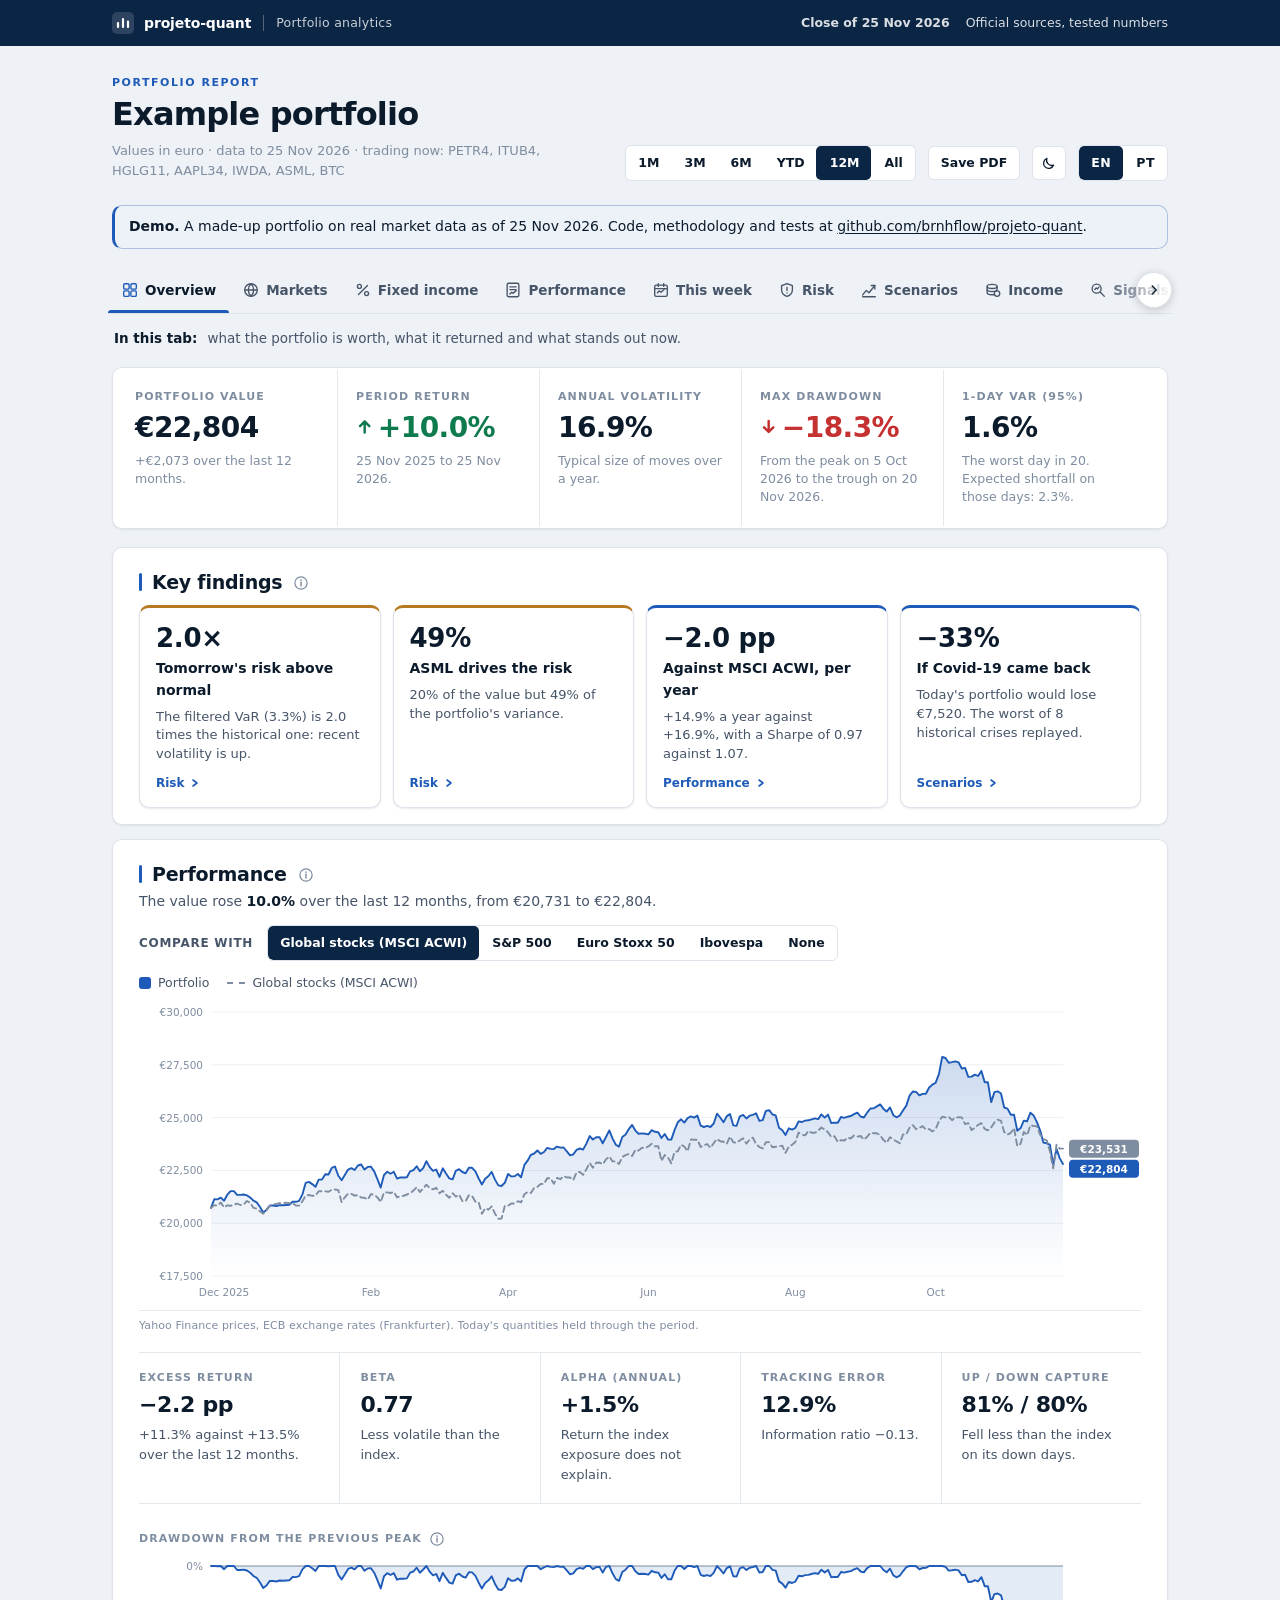
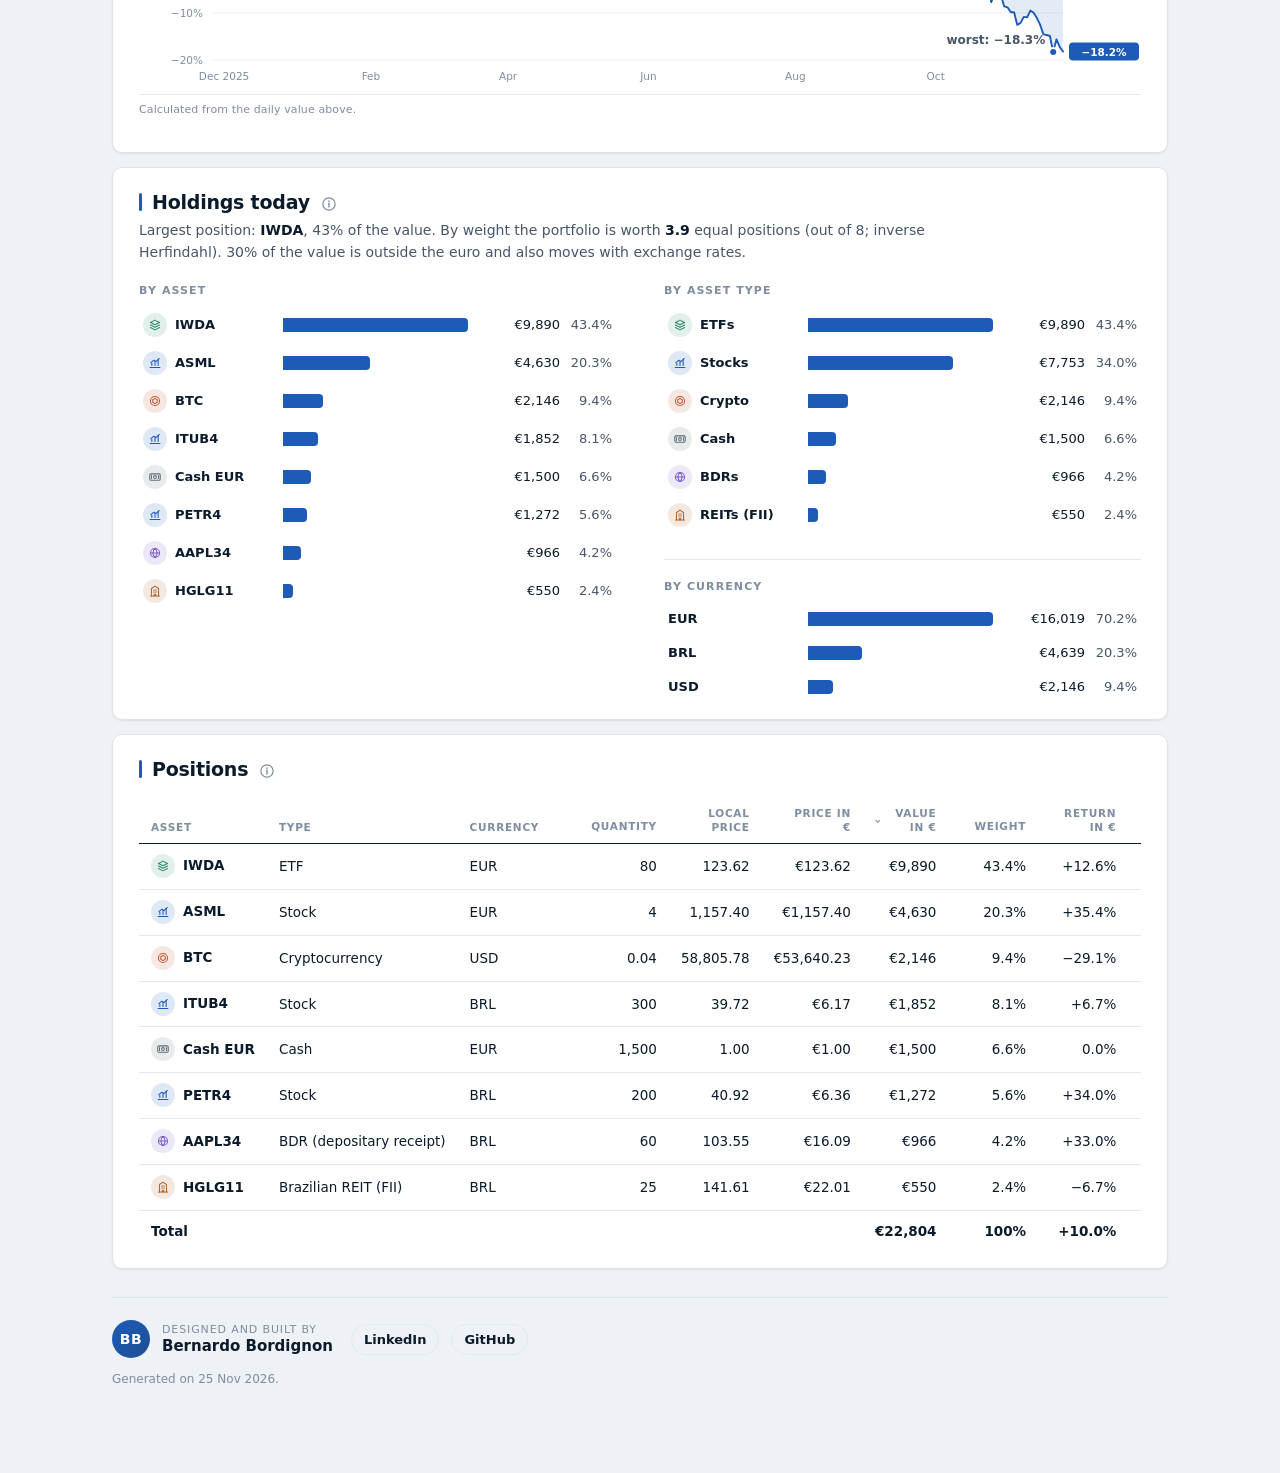
==== docs/index.html @ 85bc47e9 "Make the report move smoothly: sliding controls, rolling numbers, light updates Live prices redrew t" ====
<!DOCTYPE html>
<html lang="en" data-lang="en">
<head>
<meta charset="utf-8">
<meta name="viewport" content="width=device-width, initial-scale=1">
<meta name="description" content="Portfolio risk lab by Bernardo Bordignon: tearsheet, VaR models backtested, Brinson attribution and rule backtests, with a C++20 core. Every number comes with its test.">
<meta name="author" content="Bernardo Bordignon">
<meta property="og:type" content="website">
<meta property="og:title" content="projeto-quant: a portfolio risk lab that checks its own numbers">
<meta property="og:description" content="Portfolio risk lab by Bernardo Bordignon: tearsheet, VaR models backtested, Brinson attribution and rule backtests, with a C++20 core. Every number comes with its test.">
<meta property="og:url" content="https://brnhflow.github.io/projeto-quant/">
<meta property="og:image" content="https://brnhflow.github.io/projeto-quant/images/og.png">
<meta property="og:image:width" content="1200">
<meta property="og:image:height" content="630">
<meta name="twitter:card" content="summary_large_image">
<link rel="canonical" href="https://brnhflow.github.io/projeto-quant/">
<title></title>
<script>try{var t=localStorage.getItem("quant.theme");if(t==="light"||t==="dark")document.documentElement.setAttribute("data-theme",t)}catch(e){}</script>
<style>:root {
  --bg: #eef1f5;
  --paper: #ffffff;
  --card: #ffffff;
  --card-rule: #dde3ea;
  --ink: #0b1b2b;
  --ink-2: #475569;
  --ink-3: #7f8da0;
  --rule: #e4e9ef;
  --grid: #edf0f4;
  --rule-strong: #0b1b2b;
  --field: #f1f4f8;
  --brand: #0b2545;
  --brand-ink: #ffffff;
  --s1: #1e5bb8;
  --s2: #e07a1f;
  --s1-soft: rgba(30, 91, 184, 0.12);
  --neg: #c53030;
  --pos: #0e7a4d;
  --warn: #b7791f;
  --div-neg: #1e5bb8;
  --div-mid: #eef1f5;
  --div-pos: #e07a1f;
  --shadow: 0 1px 2px rgba(15, 23, 42, 0.05), 0 1px 3px rgba(15, 23, 42, 0.04);
  --t-acao: #1e5bb8; --t-fii: #b0662c; --t-etf: #2f8f6b; --t-bdr: #7b5cc4;
  --t-fundo: #8a7a2e; --t-cripto: #c4562f; --t-caixa: #5f6f7a;
  color-scheme: light;
  --serif: "Iowan Old Style", "Palatino Linotype", "Book Antiqua", Palatino, Georgia, serif;
  --sans: "Inter", "Segoe UI Variable Text", "Segoe UI", system-ui, -apple-system, "Helvetica Neue", sans-serif;
  --display: "Inter", "Segoe UI Variable Display", "Segoe UI", system-ui, -apple-system, "Helvetica Neue", sans-serif;
}
/* Dark follows the system unless the reader picked a theme with the switch in the header. */
:root[data-theme="dark"] {
  --bg: #070b12;
  --paper: #0e1522;
  --card: #0e1522;
  --card-rule: #1c2738;
  --ink: #e6ebf2;
  --ink-2: #a2aec0;
  --ink-3: #6b788b;
  --rule: #1f2b3d;
  --grid: #172233;
  --rule-strong: #e6ebf2;
  --field: #162133;
  --brand: #10233d;
  --brand-ink: #e6ebf2;
  --s1: #4d8ef0;
  --s2: #f29a4c;
  --s1-soft: rgba(77, 142, 240, 0.18);
  --neg: #f0675c;
  --pos: #3cc384;
  --warn: #e9b44c;
  --div-neg: #4d8ef0;
  --div-mid: #1c2738;
  --div-pos: #f29a4c;
  --shadow: 0 1px 2px rgba(0, 0, 0, 0.4);
  --t-acao: #5b9cf0; --t-fii: #e0955a; --t-etf: #5cc59b; --t-bdr: #a68cf0;
  --t-fundo: #c9b45a; --t-cripto: #f08a62; --t-caixa: #9fb0bb;
  color-scheme: dark;
}
@media (prefers-color-scheme: dark) {
  :root:not([data-theme="light"]) {
  --bg: #070b12;
  --paper: #0e1522;
  --card: #0e1522;
  --card-rule: #1c2738;
  --ink: #e6ebf2;
  --ink-2: #a2aec0;
  --ink-3: #6b788b;
  --rule: #1f2b3d;
  --grid: #172233;
  --rule-strong: #e6ebf2;
  --field: #162133;
  --brand: #10233d;
  --brand-ink: #e6ebf2;
  --s1: #4d8ef0;
  --s2: #f29a4c;
  --s1-soft: rgba(77, 142, 240, 0.18);
  --neg: #f0675c;
  --pos: #3cc384;
  --warn: #e9b44c;
  --div-neg: #4d8ef0;
  --div-mid: #1c2738;
  --div-pos: #f29a4c;
  --shadow: 0 1px 2px rgba(0, 0, 0, 0.4);
  --t-acao: #5b9cf0; --t-fii: #e0955a; --t-etf: #5cc59b; --t-bdr: #a68cf0;
  --t-fundo: #c9b45a; --t-cripto: #f08a62; --t-caixa: #9fb0bb;
  color-scheme: dark;
  }
}

* { box-sizing: border-box; }
html { -webkit-text-size-adjust: 100%; }
body { overflow-x: clip; }
body {
  margin: 0;
  background: var(--paper);
  color: var(--ink);
  font: 15px/1.55 var(--sans);
  font-variant-numeric: tabular-nums;
}
.page { max-width: 1120px; margin: 0 auto; padding: 40px 32px 72px; }

/* ---------------------------------------------------------------- masthead */
.masthead {
  display: flex; justify-content: space-between; align-items: flex-end; gap: 24px;
  padding-bottom: 18px; border-bottom: 2px solid var(--rule-strong);
}
.overline {
  margin: 0 0 6px; font-size: 12px; letter-spacing: 0.12em; text-transform: uppercase;
  color: var(--ink-2); font-weight: 600;
}
h1 { font: 600 38px/1.1 var(--serif); margin: 0; letter-spacing: -0.01em; }
.meta { margin: 8px 0 0; color: var(--ink-2); font-size: 14px; }
.flag {
  display: inline-block; margin-left: 8px; padding: 1px 8px; border: 1px solid var(--ink-3);
  border-radius: 3px; font-size: 12px; letter-spacing: 0.04em; color: var(--ink-2);
}
.controls { display: flex; gap: 12px; align-items: center; flex-wrap: wrap; justify-content: flex-end; }
.segmented {
  display: inline-flex; max-width: 100%; overflow-x: auto; scrollbar-width: none;
  border: 1px solid var(--rule); border-radius: 6px;
}
.segmented button, .ghost {
  font: 500 13px/1 var(--sans); color: var(--ink); background: transparent; border: 0;
  min-height: 36px; padding: 0 14px; cursor: pointer; white-space: nowrap; flex: none;
}
.segmented button + button { border-left: 1px solid var(--rule); }
.segmented button[aria-pressed="true"] { background: var(--ink); color: var(--paper); }
.segmented button:disabled { color: var(--ink-3); cursor: not-allowed; }
.segmented button:not(:disabled):not([aria-pressed="true"]):hover { background: var(--field); }
.ghost { border: 1px solid var(--rule); border-radius: 6px; }
a.ghost { display: inline-flex; align-items: center; text-decoration: none; }
.ghost[hidden] { display: none; }
.ghost:hover { background: var(--field); }
button:focus-visible { outline: 2px solid var(--s1); outline-offset: 2px; }

.notice {
  margin: 16px 0 0; padding: 10px 14px; border-left: 3px solid var(--s2);
  background: var(--field); font-size: 14px; color: var(--ink);
}
.notice strong { font-weight: 600; }
.notice a { color: inherit; text-decoration: underline; text-underline-offset: 2px; }

/* ---------------------------------------------------------------- key figures */
.figures {
  display: grid; grid-template-columns: repeat(5, 1fr);
  border-bottom: 1px solid var(--rule); margin-bottom: 8px;
}
.figure { padding: 20px 20px 22px 0; }
.figure + .figure { padding-left: 20px; border-left: 1px solid var(--rule); }
.figure .label {
  font-size: 12px; letter-spacing: 0.06em; text-transform: uppercase; color: var(--ink-2);
  font-weight: 600; margin: 0 0 8px;
}
.figure .value { font: 600 30px/1.1 var(--sans); letter-spacing: -0.01em; margin: 0; }
.figure .note { margin: 8px 0 0; font-size: 13px; line-height: 1.45; color: var(--ink-2); }
.figure .value.na { color: var(--ink-3); }
.up { color: var(--pos); }
.down { color: var(--neg); }

/* ---------------------------------------------------------------- sections */
.block { padding: 34px 0 8px; border-bottom: 1px solid var(--rule); }
h2 { font: 600 24px/1.2 var(--serif); margin: 0 0 6px; }
h2 .num {
  display: inline-block; min-width: 28px; font: 600 14px/1 var(--sans); color: var(--ink-3);
  vertical-align: 4px;
}
.lede { margin: 0 0 20px; color: var(--ink-2); max-width: 760px; }
.lede strong { color: var(--ink); font-weight: 600; }
.chart-title {
  font-size: 12px; letter-spacing: 0.06em; text-transform: uppercase; color: var(--ink-2);
  font-weight: 600; margin: 22px 0 8px;
}
.two-col { display: grid; grid-template-columns: 1fr 1fr; gap: 48px; }
.two-col > div { min-width: 0; } /* let wide tables scroll inside their column */
.two-col .chart-title:first-child { margin-top: 0; }
.chart { position: relative; width: 100%; margin-bottom: 18px; }
.chart svg { display: block; width: 100%; overflow: visible; }
.empty {
  padding: 28px 16px; border: 1px dashed var(--rule); border-radius: 6px; color: var(--ink-2);
  font-size: 14px; text-align: center;
}

/* svg marks */
.axis text, .tick { fill: var(--ink-2); font: 11px var(--sans); }
.gridline { stroke: var(--rule); stroke-width: 1; }
.baseline { stroke: var(--ink-3); stroke-width: 1; }
.line { fill: none; stroke-width: 2; stroke-linejoin: round; stroke-linecap: round; }
.area { stroke: none; }
.crosshair { stroke: var(--ink-2); stroke-width: 1; stroke-dasharray: 3 3; pointer-events: none; }
.dot { stroke: var(--paper); stroke-width: 2; pointer-events: none; }
.hit { fill: transparent; cursor: crosshair; touch-action: pan-y; }
.row-label { fill: var(--ink); font: 13px var(--sans); }
.row-value { fill: var(--ink-2); font: 12px var(--sans); }
.row-hit { fill: transparent; }
.row-hit:hover { fill: var(--field); }
.marker { stroke: var(--ink); stroke-width: 2; }

/* ---------------------------------------------------------------- bar lists */
.barlist { display: grid; gap: 2px; }
.bar-row {
  display: grid; grid-template-columns: 128px 1fr 132px; align-items: center; gap: 12px;
  padding: 6px 4px; border-radius: 4px;
}
.bar-row:hover { background: var(--field); }
.bar-name { font-size: 13px; font-weight: 600; display: inline-flex; align-items: center; gap: 8px; min-width: 0; }
.type-badge {
  display: inline-flex; align-items: center; justify-content: center; flex: none;
  width: 24px; height: 24px; border-radius: 50%; color: var(--tc, var(--ink-2));
  background: color-mix(in srgb, var(--tc, var(--ink-2)) 14%, transparent);
}
.asset-cell { display: inline-flex; align-items: center; gap: 8px; }
.t-acao { --tc: var(--t-acao); } .t-fii { --tc: var(--t-fii); } .t-etf { --tc: var(--t-etf); } .t-bdr { --tc: var(--t-bdr); }
.t-fundo { --tc: var(--t-fundo); } .t-cripto { --tc: var(--t-cripto); } .t-caixa { --tc: var(--t-caixa); }
.bar-track { position: relative; height: 14px; }
.bar-fill { position: absolute; left: 0; top: 0; bottom: 0; background: var(--s1); border-radius: 0 4px 4px 0; }
.bar-figure { text-align: right; font-size: 13px; }
.bar-figure .share { color: var(--ink-2); margin-left: 8px; display: inline-block; min-width: 44px; }
.note-line { margin: 14px 4px 0; font-size: 13px; color: var(--ink-2); }

/* ---------------------------------------------------------------- legend */
/* ---------------------------------------------------------------- income */
#page-renda .reb-controls { margin-top: 4px; }
.legend-inline { display: inline-flex; gap: 6px; align-items: center; margin-right: 8px; font-size: 12px; }
.legend-inline .swatch { width: 10px; height: 10px; border-radius: 2px; display: inline-block; margin-left: 4px; }

/* ---------------------------------------------------------------- opportunities */
.opp-grid { display: grid; grid-template-columns: repeat(2, minmax(0, 1fr)); gap: 16px; align-items: start; }
.opp-card { border: 1px solid var(--rule); border-radius: 10px; padding: 16px 18px 18px; min-width: 0; }
.opp-card.has { border-color: color-mix(in srgb, var(--s1) 45%, var(--rule)); }
.opp-card header { display: grid; grid-template-columns: 36px 1fr auto; gap: 12px; align-items: start; }
.opp-card h3 { margin: 2px 0 2px; font-size: 16px; }
.opp-icon {
  width: 36px; height: 36px; border-radius: 50%; display: inline-flex; align-items: center; justify-content: center;
  color: var(--s1); background: var(--s1-soft);
}
.opp-card:not(.has) .opp-icon { color: var(--ink-3); background: var(--field); }
.opp-rule { margin: 0; font-size: 12px; color: var(--ink-2); }
.opp-count { font: 700 18px/1 var(--sans); color: var(--s1); }
.opp-list { list-style: none; margin: 14px 0 0; padding: 0; display: grid; gap: 8px; }
.opp-list li { display: grid; grid-template-columns: 1fr auto; gap: 2px 12px; align-items: center; font-size: 14px; }
.opp-list small { grid-column: 1 / -1; padding-left: 32px; font-size: 12px; color: var(--ink-2); }
.opp-main { font-weight: 600; text-align: right; }
.opp-check { margin: 14px 0 0; padding-top: 10px; border-top: 1px solid var(--rule); font-size: 12px; color: var(--ink-2); }
.opp-check strong { color: var(--ink); }
.opp-disclaimer { margin-top: 18px; }

/* ---------------------------------------------------------------- benchmark */
.bench-bar { display: flex; flex-wrap: wrap; align-items: center; gap: 6px 14px; margin: -6px 0 12px; }
.bench-bar .field-label { margin: 0; }
.bench-bar[hidden] { display: none; }
.legend .tick-key.dashed { width: 18px; height: 0; border-top: 2px dashed var(--ink-3); background: none; }
.bench-stats { margin: 8px 0 26px; grid-template-columns: repeat(5, minmax(0, 1fr)); }
.bench-stats .value { font-size: 19px; }
@media (max-width: 960px) { .bench-stats { grid-template-columns: repeat(2, minmax(0, 1fr)); } }
.bench-stats[hidden] { display: none; }

/* ---------------------------------------------------------------- tabs */
.tabs {
  position: sticky; top: 0; z-index: 4; display: flex; gap: 2px; overflow-x: auto; scrollbar-width: none;
  margin: 18px -4px 0; padding: 8px 4px; background: var(--paper); border-bottom: 1px solid var(--rule);
}
.tabs::-webkit-scrollbar { display: none; }
.tabs button {
  display: inline-flex; align-items: center; gap: 6px; flex: none; min-height: 40px; padding: 0 9px;
  font: 500 14px/1 var(--sans); color: var(--ink-2); background: transparent; border: 0; border-radius: 8px; cursor: pointer;
}
.tabs button:hover { background: var(--field); color: var(--ink); }
.tabs button[aria-selected="true"] { background: var(--ink); color: var(--paper); }
.tabs button:focus-visible { outline: 2px solid var(--s1); outline-offset: 2px; }
.tab-icon { display: inline-flex; }
.tab-badge {
  min-width: 18px; height: 18px; padding: 0 5px; border-radius: 9px; font-size: 11px; font-weight: 700;
  display: inline-flex; align-items: center; justify-content: center; background: var(--warn); color: var(--paper);
}
.tab-badge[hidden] { display: none; }
.tab-page[hidden] { display: none; }
.tab-page > .block:first-child, .tab-page > .figures:first-child { margin-top: 8px; }
.muted-control { opacity: 0.45; }

/* ---------------------------------------------------------------- this week */
.watch-grid { display: grid; grid-template-columns: repeat(2, minmax(0, 1fr)); gap: 0 32px; border-top: 1px solid var(--rule); }
.w-card { padding: 16px 0 18px; border-bottom: 1px solid var(--rule); min-width: 0; }
.w-card header { display: flex; justify-content: space-between; gap: 12px; align-items: baseline; }
.w-card header strong { font-size: 15px; }
.w-card header > div:first-child { min-width: 0; flex: 1; }
.w-card header span { display: block; font-size: 12px; color: var(--ink-2); overflow: hidden; text-overflow: ellipsis; white-space: nowrap; }
.w-figs { display: flex; gap: 14px; flex: none; }
.w-fig { text-align: right; font-weight: 600; font-size: 15px; }
.w-fig small { display: block; font-weight: 400; font-size: 11px; color: var(--ink-2); text-transform: uppercase; letter-spacing: 0.06em; }
.w-badge {
  display: inline-flex; align-items: center; gap: 6px; margin-top: 8px; padding: 3px 10px 3px 6px;
  border: 1px solid var(--warn); border-radius: 999px; color: var(--warn); font-size: 12px; font-weight: 600;
}
.w-badge svg { width: 16px; height: 16px; }
.w-news { list-style: none; margin: 10px 0 0; padding: 0; display: grid; gap: 8px; }
.w-news li { font-size: 13px; line-height: 1.4; }
.w-news a { color: var(--ink); text-decoration: none; }
.w-news a:hover { text-decoration: underline; }
.w-news small { display: block; font-size: 11px; color: var(--ink-2); margin-top: 1px; }
.w-more { margin-top: 6px; }
.w-more summary { font-size: 12px; color: var(--ink-2); cursor: pointer; }
.w-empty { margin: 10px 0 0; font-size: 13px; color: var(--ink-2); }
#income-block { margin-top: 32px; }

/* ---------------------------------------------------------------- future */
.future-controls { display: flex; flex-wrap: wrap; gap: 12px; margin: 4px 0 14px; }

/* ---------------------------------------------------------------- factors */
.share-bar { display: flex; gap: 2px; height: 18px; border-radius: 4px; overflow: hidden; margin: 4px 0 14px; }
.share-bar span { display: block; min-width: 2px; }
.share-list { list-style: none; margin: 0; padding: 0; display: grid; gap: 6px; }
.share-list li { display: grid; grid-template-columns: 14px 1fr auto; gap: 10px; align-items: center; font-size: 14px; }
.share-list .swatch { width: 12px; height: 12px; border-radius: 3px; display: inline-block; }
.verdict-inline { margin-top: 20px; padding-top: 16px; border-top: 1px solid var(--rule); }
.verdict-inline .v-title { display: flex; align-items: center; gap: 8px; margin: 0; font-weight: 600; font-size: 15px; }
.verdict-inline .v-icon { width: 20px; height: 20px; display: inline-flex; flex: none; }
.verdict-inline .v-icon svg { width: 20px; height: 20px; }
.verdict-inline.pass .v-icon { color: var(--pos); }
.verdict-inline.warn .v-icon { color: var(--warn); }
.verdict-inline.fail .v-icon { color: var(--neg); }
.verdict-inline .v-body { margin: 8px 0 0; font-size: 13px; line-height: 1.5; color: var(--ink-2); }
.verdict-inline .v-body strong { color: var(--ink); }

/* ---------------------------------------------------------------- stress */
.scenarios { border-top: 1px solid var(--rule); }
.scenario { border-bottom: 1px solid var(--rule); }
.scenario summary {
  display: grid; grid-template-columns: minmax(200px, 1.4fr) minmax(120px, 2fr) 120px 110px;
  gap: 16px; align-items: center; padding: 12px 0; cursor: pointer; list-style: none;
}
.scenario summary::-webkit-details-marker { display: none; }
.scenario summary:hover { background: var(--field); }
.scenario summary:focus-visible { outline: 2px solid var(--s1); outline-offset: 2px; }
.sc-name { display: flex; gap: 8px; align-items: flex-start; min-width: 0; }
.sc-name strong { display: block; font-weight: 600; font-size: 14px; }
.sc-name small { display: block; font-size: 12px; color: var(--ink-2); }
.chev { width: 12px; height: 12px; flex: none; margin-top: 4px; color: var(--ink-2); transition: transform 0.15s; }
.scenario[open] .chev { transform: rotate(90deg); }
.sc-bar { min-width: 0; }
.sc-bar svg { display: block; width: 100%; }
.sc-value { text-align: right; }
.sc-value strong { display: block; font-size: 16px; }
.sc-value small { display: block; font-size: 12px; color: var(--ink-2); }
.chip-note {
  justify-self: start; font-size: 11px; padding: 2px 8px; border-radius: 999px;
  border: 1px solid var(--rule); color: var(--ink-2); white-space: nowrap;
}
.chip-note.warn { border-color: var(--warn); color: var(--warn); }
.sc-body { padding: 0 0 16px 20px; }
.sc-body p { margin: 0 0 10px; font-size: 13px; color: var(--ink-2); max-width: 760px; }
.positions.compact th, .positions.compact td { padding: 6px 10px; font-size: 13px; }
.method.proxy { color: var(--ink-2); }
.method.missing { color: var(--warn); }
.builder-title { margin-top: 36px; }
.presets { display: flex; flex-wrap: wrap; gap: 6px; margin: 12px 0 16px; }
.presets .chip {
  font: inherit; font-size: 12px; padding: 5px 12px; min-height: 32px; border-radius: 999px; cursor: pointer;
  border: 1px solid var(--rule); background: transparent; color: var(--ink-2);
}
.presets .chip[aria-pressed="true"] { background: var(--ink); border-color: var(--ink); color: var(--paper); }
.builder { display: grid; grid-template-columns: minmax(0, 1fr) minmax(0, 1.1fr); gap: 40px; align-items: start; }
.sliders { display: grid; gap: 14px; }
.slider { display: block; }
.sl-head { display: flex; justify-content: space-between; font-size: 13px; color: var(--ink-2); margin-bottom: 4px; }
.sl-head output { font-weight: 600; color: var(--ink); font-variant-numeric: tabular-nums; }
.slider input[type="range"] {
  -webkit-appearance: none; appearance: none; width: 100%; height: 28px; background: transparent; margin: 0; cursor: pointer;
  --fill: var(--s1); --fill-a: 50%; --fill-b: 50%;
}
.slider input[type="range"]::-webkit-slider-runnable-track {
  height: 6px; border-radius: 3px;
  background: linear-gradient(to right, var(--rule) var(--fill-a), var(--fill) var(--fill-a), var(--fill) var(--fill-b), var(--rule) var(--fill-b));
}
.slider input[type="range"]::-moz-range-track {
  height: 6px; border-radius: 3px;
  background: linear-gradient(to right, var(--rule) var(--fill-a), var(--fill) var(--fill-a), var(--fill) var(--fill-b), var(--rule) var(--fill-b));
}
.slider input[type="range"]::-webkit-slider-thumb {
  -webkit-appearance: none; width: 20px; height: 20px; margin-top: -7px; border-radius: 50%;
  background: var(--paper); border: 2px solid var(--ink); box-shadow: 0 1px 3px rgba(0, 0, 0, 0.25);
}
.slider input[type="range"]::-moz-range-thumb {
  width: 16px; height: 16px; border-radius: 50%; background: var(--paper); border: 2px solid var(--ink);
}
.slider input[type="range"]:focus-visible { outline: 2px solid var(--s1); outline-offset: 2px; border-radius: 4px; }
.builder-result { border-left: 1px solid var(--rule); padding-left: 32px; }
.br-label { margin: 0; font-size: 12px; letter-spacing: 0.08em; text-transform: uppercase; color: var(--ink-2); }
.br-value { margin: 4px 0 0; font: 600 34px/1.1 var(--sans); }
.br-value.loss { color: var(--neg); }
.br-eur { margin: 4px 0 14px; font-size: 13px; color: var(--ink-2); }
.muted { color: var(--ink-2); }
.br-note { margin: -6px 0 14px; font-size: 12px; color: var(--ink-2); max-width: 420px; }

/* ---------------------------------------------------------------- rebalance */
.field-label {
  display: block; margin: 0 0 8px; font-size: 12px; letter-spacing: 0.06em;
  text-transform: uppercase; color: var(--ink-2); font-weight: 600;
}
.reb-controls { display: flex; flex-wrap: wrap; gap: 20px 28px; align-items: flex-end; margin: 8px 0 18px; }
.reb-field { display: block; }
.reb-field input, .meta-input input {
  font: inherit; font-size: 15px; color: var(--ink); background: var(--paper);
  border: 1px solid var(--rule); border-radius: 6px; min-height: 36px; padding: 0 10px;
  font-variant-numeric: tabular-nums;
}
.reb-field input { width: 130px; }
.reb-field input:focus, .meta-input input:focus { outline: none; border-color: var(--ink); box-shadow: 0 0 0 3px var(--s1-soft); }
.reb-field[hidden] { display: none; }
.meta-input { display: inline-flex; align-items: center; gap: 4px; }
.meta-input input { width: 70px; text-align: right; min-height: 32px; }
.meta-input span { color: var(--ink-2); font-size: 13px; }
[aria-invalid="true"] { border-color: var(--neg) !important; }
.reb-table tfoot td { font-weight: 600; border-top: 1px solid var(--rule-strong); }
.reb-table .bad { color: var(--neg); }
.op { display: inline-block; font-size: 12px; font-weight: 600; padding: 2px 8px; border-radius: 999px; margin-right: 4px; }
.op.buy { background: var(--s1-soft); color: var(--s1); }
.op.sell { background: color-mix(in srgb, var(--s2) 18%, transparent); color: var(--s2); }
.op.hold { color: var(--ink-3); padding-left: 0; }
.reb-summary {
  display: grid; grid-template-columns: repeat(auto-fit, minmax(200px, 1fr)); gap: 0;
  margin-top: 18px; border-top: 1px solid var(--rule); border-bottom: 1px solid var(--rule);
}
.reb-fig { padding: 16px 20px 18px 0; }
.reb-fig + .reb-fig { padding-left: 20px; border-left: 1px solid var(--rule); }
.reb-fig .label { margin: 0 0 6px; font-size: 12px; letter-spacing: 0.08em; text-transform: uppercase; color: var(--ink-2); }
.reb-fig .value { margin: 0; font: 600 22px/1.2 var(--sans); }
.reb-fig .arrow-word { font-size: 14px; font-weight: 400; color: var(--ink-2); }
.reb-fig .note { margin: 6px 0 0; font-size: 13px; color: var(--ink-2); }
.reb-warn { display: flex; gap: 8px; align-items: center; margin: 14px 0; color: var(--warn); font-size: 14px; }
.reb-warn svg { width: 18px; height: 18px; flex: none; }
.reb-check { display: flex; gap: 8px; align-items: center; margin-top: 14px; font-size: 13px; color: var(--ink-2); }
.reb-check input { width: 18px; height: 18px; accent-color: var(--s1); }

/* ---------------------------------------------------------------- trust */
.verdicts { display: grid; grid-template-columns: repeat(3, 1fr); gap: 0; margin: 0 0 22px; border-top: 1px solid var(--rule); border-bottom: 1px solid var(--rule); }
.verdict { padding: 16px 20px 18px 0; min-width: 0; }
.verdict + .verdict { padding-left: 20px; border-left: 1px solid var(--rule); }
.verdict .v-label { margin: 0 0 6px; font-size: 12px; letter-spacing: 0.08em; text-transform: uppercase; color: var(--ink-2); }
.verdict .v-title { display: flex; align-items: center; gap: 8px; margin: 0; font-weight: 600; font-size: 16px; line-height: 1.3; }
.verdict .v-icon { flex: none; width: 20px; height: 20px; display: inline-flex; }
.verdict .v-icon svg { width: 20px; height: 20px; }
.verdict.pass .v-icon { color: var(--pos); }
.verdict.warn .v-icon { color: var(--warn); }
.verdict.fail .v-icon { color: var(--neg); }
.verdict .v-body { margin: 8px 0 0; font-size: 13px; line-height: 1.5; color: var(--ink-2); }
.verdict .v-body strong { color: var(--ink); }
.caption { margin: 10px 0 0; font-size: 14px; color: var(--ink-2); max-width: 760px; }
.caption strong { color: var(--ink); }
#intervals-block { margin-top: 36px; }
.intervals { margin-top: 14px; border-top: 1px solid var(--rule); }
.iv-row {
  display: grid; grid-template-columns: minmax(170px, 1.3fr) 90px minmax(140px, 2fr) minmax(150px, 1fr);
  gap: 18px; align-items: center; padding: 12px 0; border-bottom: 1px solid var(--rule);
}
.iv-name { font-weight: 600; font-size: 14px; }
.iv-name small { display: block; font-weight: 400; font-size: 12px; color: var(--ink-2); }
.iv-est { font: 600 18px/1.2 var(--sans); text-align: right; }
.iv-bar { min-width: 0; }
.iv-bar svg { display: block; width: 100%; }
.iv-range { font-size: 13px; color: var(--ink-2); }

.legend { display: flex; flex-wrap: wrap; gap: 18px; font-size: 13px; color: var(--ink-2); margin: 0 0 10px; }
.legend .key { display: inline-flex; align-items: center; gap: 7px; }
.legend .swatch { width: 12px; height: 12px; border-radius: 3px; display: inline-block; }
.legend .tick-key { width: 2px; height: 14px; background: var(--ink); display: inline-block; }

/* ---------------------------------------------------------------- correlation */
#corr { overflow-x: auto; }
.corr { border-collapse: separate; border-spacing: 2px; font-size: 12px; }
.corr th { font-weight: 600; color: var(--ink-2); padding: 4px 6px; text-align: center; }
.corr th.rowh { text-align: right; }
.corr td {
  width: 56px; height: 40px; text-align: center; border-radius: 3px; cursor: default;
  font-variant-numeric: tabular-nums;
}
.corr td.diag { background: transparent !important; color: var(--ink-3); }
.scale { display: flex; align-items: center; gap: 8px; font-size: 12px; color: var(--ink-2); margin-top: 10px; }
.scale .ramp { width: 180px; height: 10px; border-radius: 2px; }

/* ---------------------------------------------------------------- table */
.table-wrap { overflow-x: auto; }
.positions { width: 100%; border-collapse: collapse; font-size: 14px; }
.positions th, .positions td { padding: 10px 12px; border-bottom: 1px solid var(--rule); white-space: nowrap; }
.positions th {
  font-size: 12px; letter-spacing: 0.05em; text-transform: uppercase; color: var(--ink-2);
  font-weight: 600; text-align: left; border-bottom: 1px solid var(--rule-strong);
}
.positions th button {
  all: unset; cursor: pointer; display: inline-flex; gap: 6px; align-items: center;
}
.positions th button:focus-visible { outline: 2px solid var(--s1); outline-offset: 2px; }
.positions th[aria-sort] .arrow { opacity: 1; }
.positions .arrow { opacity: 0; width: 8px; height: 8px; }
.positions .r { text-align: right; }
.positions th.r button { flex-direction: row-reverse; }
.positions td.asset { font-weight: 600; }
.positions tbody tr:hover { background: var(--field); }
.positions tfoot td { font-weight: 600; border-bottom: 0; border-top: 1px solid var(--rule-strong); }

.freshness { margin-bottom: 24px; }
.freshness .state { display: inline-flex; align-items: center; gap: 8px; }
.freshness .dot-state { width: 8px; height: 8px; border-radius: 50%; display: inline-block; }

/* ---------------------------------------------------------------- method */
.defs { display: grid; grid-template-columns: 220px 1fr; gap: 12px 32px; margin: 8px 0 24px; max-width: 900px; }
.defs dt { font-weight: 600; }
.defs dd { margin: 0; color: var(--ink-2); }
.foot { padding-top: 18px; font-size: 12px; color: var(--ink-3); }

/* ---------------------------------------------------------------- tooltip */
.tip {
  position: fixed; z-index: 10; pointer-events: none; min-width: 140px;
  background: var(--paper); color: var(--ink); border: 1px solid var(--rule);
  border-radius: 6px; padding: 8px 10px; font-size: 12px; line-height: 1.5;
  box-shadow: 0 4px 16px rgba(0, 0, 0, 0.14);
}
.tip .t-head { font-weight: 600; margin-bottom: 2px; }
.tip .t-row { display: flex; justify-content: space-between; gap: 16px; }
.tip .t-row span:first-child { color: var(--ink-2); display: inline-flex; align-items: center; gap: 6px; }
.tip .t-swatch { width: 8px; height: 8px; border-radius: 2px; display: inline-block; }

/* ---------------------------------------------------------------- responsive */
@media (max-width: 960px) {
  .figures { grid-template-columns: repeat(2, 1fr); }
  .figure, .figure + .figure { padding: 16px 12px 16px 0; border-left: 0; border-top: 1px solid var(--rule); }
  .figure:nth-child(even) { padding-left: 16px; border-left: 1px solid var(--rule); }
  .figure:last-child:nth-child(odd) { grid-column: span 2; }
  .two-col { grid-template-columns: 1fr; gap: 24px; }
  .verdicts { grid-template-columns: 1fr; }
  .watch-grid { grid-template-columns: 1fr; }
  .opp-grid { grid-template-columns: 1fr; }
  .scenario summary { grid-template-columns: 1fr auto; gap: 6px 12px; }
  .sc-bar { grid-column: 1 / -1; grid-row: 2; }
  .chip-note { grid-column: 1 / -1; }
  .sc-body { padding-left: 0; }
  .builder { grid-template-columns: 1fr; gap: 24px; }
  .reb-fig + .reb-fig { padding-left: 0; border-left: 0; border-top: 1px solid var(--rule); }
  .builder-result { border-left: 0; padding-left: 0; border-top: 1px solid var(--rule); padding-top: 16px; }
  .verdict, .verdict + .verdict { padding: 14px 0; border-left: 0; }
  .verdict + .verdict { border-top: 1px solid var(--rule); }
  .iv-row { grid-template-columns: 1fr auto; gap: 6px 12px; }
  .iv-bar { grid-column: 1 / -1; }
  .iv-range { grid-column: 1 / -1; }
}
@media (max-width: 640px) {
  .page { padding: 24px 16px 48px; }
  .masthead { flex-direction: column; align-items: flex-start; }
  .controls { justify-content: flex-start; }
  h1 { font-size: 30px; }
  .lede, .defs { margin-left: 0; }
  .defs { grid-template-columns: 1fr; gap: 4px; }
  .defs dd { margin-bottom: 10px; }
  .figure .value { font-size: 24px; }
  .bar-row { grid-template-columns: 60px 1fr 112px; gap: 8px; }
  .segmented button { padding: 0 7px; }
  .controls { width: 100%; }
  .flag { margin-left: 0; margin-top: 6px; }
}

/* ---------------------------------------------------------------- print */
@media print {
  .tabs, .tabs-wrap { display: none; }
  .tab-page, .tab-page[hidden] { display: block !important; }
  :root { --paper: #fff; }
  .controls, .tip { display: none !important; }
  .page { padding: 0; max-width: none; }
  .block { break-inside: avoid; }
  body { font-size: 12px; }
  /* Never print a block halfway through its opening animation. */
  *, *::before, *::after { animation: none !important; transition: none !important; }
}
.reb-fig .value.up { color: var(--pos); }
.reb-fig .value.down { color: var(--neg); }

/* ---------------------------------------------------------------- language */
/* Markup carries both languages; lang.js sets data-lang on <html>. */
html[data-lang="pt"] [data-l="en"], html:not([data-lang="pt"]) [data-l="pt"] { display: none !important; }
.lang-switch button { min-width: 40px; font-weight: 600; letter-spacing: 0.04em; }

/* ---------------------------------------------------------------- tearsheet */
.ts-stats { display: grid; grid-template-columns: repeat(auto-fit, minmax(230px, 1fr)); gap: 16px 28px; margin: 8px 0 8px; }
.ts-card h4 {
  margin: 0 0 4px; font-size: 11px; font-weight: 600; letter-spacing: 0.1em; text-transform: uppercase;
  color: var(--ink-2); padding-bottom: 6px; border-bottom: 1px solid var(--rule-strong);
}
.ts-table { width: 100%; border-collapse: collapse; font-size: 13px; font-variant-numeric: tabular-nums; }
.ts-table th, .ts-table td { padding: 6px 4px; border-bottom: 1px solid var(--rule); text-align: left; }
.ts-table thead th { font-size: 11px; font-weight: 600; color: var(--ink-3); border-bottom: 0; padding-top: 2px; }
.ts-table .r { text-align: right; white-space: nowrap; }
.heat { border-collapse: separate; border-spacing: 2px; font-size: 12px; font-variant-numeric: tabular-nums; min-width: 760px; }
.heat th { font-weight: 600; color: var(--ink-2); padding: 4px 6px; text-align: center; }
.heat th.rowh { text-align: right; padding-right: 10px; }
.heat td { padding: 6px 4px; text-align: center; border-radius: 3px; min-width: 46px; color: var(--ink); }
.heat td.empty-cell { background: transparent; }
.heat td.year { font-weight: 600; padding-left: 10px; }
.heat td.r, .heat th.r { text-align: right; }
.ts-roll-legend { margin-top: 22px; }

/* ---------------------------------------------------------------- cards */
/* Each section sits on its own surface, so the page reads as separate panels. */
.block {
  background: var(--card); border: 1px solid var(--card-rule); border-radius: 14px;
  padding: 26px 30px 18px; margin-top: 18px;
}
.block + .block { margin-top: 18px; }
.figures {
  background: var(--card); border: 1px solid var(--card-rule); border-radius: 14px;
  padding: 4px 24px; margin: 18px 0 0;
}
.figure { padding: 18px 18px 20px 0; }
.figure + .figure { padding-left: 18px; }
.tab-page > .block:first-child, .tab-page > .figures:first-child { margin-top: 18px; }
h2 { font-size: 22px; margin-bottom: 4px; }
.lede { font-size: 14.5px; margin-bottom: 18px; }
.block .chart-title { margin-top: 26px; padding-top: 18px; border-top: 1px solid var(--card-rule); }
.block .two-col .chart-title:first-child, .block > .chart-title:first-of-type { border-top: 0; padding-top: 0; }
.tabs { margin-top: 22px; border-bottom: 0; background: var(--paper); }
.notice { border-radius: 10px; margin-top: 18px; }

/* Header on one row on wide screens: title on the left, controls on the right. */
.masthead-text { flex: 1 1 auto; min-width: 0; }
.controls { flex: 0 0 auto; flex-wrap: nowrap; }
.lang-switch button { min-width: 36px; padding: 0 10px; }
@media (max-width: 960px) { .controls { flex-wrap: wrap; } }
@media (max-width: 640px) {
  .block, .figures { border-radius: 10px; padding-left: 16px; padding-right: 16px; }
}
@media print { .block, .figures { border: 0; padding-left: 0; padding-right: 0; } }
/* A figure row already ends with a rule: no second one on the title that follows. */
.reb-summary + div > .chart-title:first-child, .reb-summary + .chart-title, .reb-summary + .two-col .chart-title { border-top: 0; padding-top: 0; }

/* ---------------------------------------------------------------- info icons */
.info {
  display: inline-flex; align-items: center; justify-content: center; width: 22px; height: 22px;
  margin-left: 8px; padding: 0; border: 0; border-radius: 50%; background: transparent;
  color: var(--ink-3); cursor: help; vertical-align: middle;
}
.info:hover, .info:focus-visible { color: var(--s1); background: var(--s1-soft); outline: none; }
h3.chart-title .info { width: 18px; height: 18px; margin-left: 6px; }
.tip .t-info { max-width: 320px; font-size: 13px; line-height: 1.5; white-space: normal; }

/* ---------------------------------------------------------------- credit */
.foot { margin-top: 28px; padding-top: 22px; border-top: 1px solid var(--rule); }
.credit { display: flex; align-items: center; gap: 12px; flex-wrap: wrap; margin-bottom: 10px; }
.avatar {
  width: 38px; height: 38px; border-radius: 50%; display: inline-flex; align-items: center; justify-content: center;
  font: 700 14px/1 var(--sans); letter-spacing: 0.04em; color: #fff;
  background: linear-gradient(135deg, var(--s1), #1d4f91);
}
.credit-text { display: flex; flex-direction: column; line-height: 1.25; margin-right: 6px; }
.credit-label { font-size: 11px; letter-spacing: 0.08em; text-transform: uppercase; color: var(--ink-3); }
.credit-text strong { font-size: 15px; color: var(--ink); }
.credit-link {
  font: 600 13px/1 var(--sans); color: var(--ink); text-decoration: none; padding: 8px 12px;
  border: 1px solid var(--rule); border-radius: 999px;
}
.credit-link:hover { background: var(--field); }
.caption:empty, .lede:empty { display: none; }

/* ---------------------------------------------------------------- var models */
#models-table tr.best td { background: var(--s1-soft); }
.zone-dot { display: inline-block; width: 9px; height: 9px; border-radius: 50%; margin-right: 6px; vertical-align: 0; }
.zone-dot.z-green { background: var(--pos); } .zone-dot.z-yellow { background: var(--warn); } .zone-dot.z-red { background: var(--neg); }

/* ---------------------------------------------------------------- key findings */
.insights-grid { display: grid; grid-template-columns: repeat(auto-fit, minmax(220px, 1fr)); gap: 12px; margin-top: 10px; }
.insight {
  all: unset; box-sizing: border-box; cursor: pointer; display: flex; flex-direction: column; gap: 6px;
  padding: 16px 16px 14px; border-radius: 12px; border: 1px solid var(--card-rule); background: var(--paper);
  border-top: 3px solid var(--ink-3); transition: transform .12s ease, border-color .12s ease;
}
.insight:hover, .insight:focus-visible { transform: translateY(-2px); border-color: var(--s1); }
.insight.warn { border-top-color: var(--warn); } .insight.good { border-top-color: var(--pos); } .insight.neutral { border-top-color: var(--s1); }
.ins-value { font: 600 26px/1.1 var(--sans); letter-spacing: -0.01em; color: var(--ink); }
.ins-title { font-weight: 600; font-size: 14px; color: var(--ink); }
.ins-text { font-size: 13px; line-height: 1.45; color: var(--ink-2); flex: 1; }
.ins-go { display: inline-flex; align-items: center; gap: 6px; font-size: 12px; font-weight: 600; color: var(--s1); margin-top: 4px; }

/* ---------------------------------------------------------------- sizing */
.sizing-row { display: grid; grid-template-columns: minmax(0, 1fr) minmax(0, 1fr); gap: 28px; align-items: start; }
.sizing-result { border-left: 1px solid var(--rule); padding-left: 24px; }
@media (max-width: 960px) { .sizing-row { grid-template-columns: 1fr; } .sizing-result { border-left: 0; padding-left: 0; } }
#rules-table tr.best td { background: var(--s1-soft); }
.swatch-inline { display: inline-block; width: 10px; height: 10px; border-radius: 2px; margin-right: 8px; vertical-align: -1px; }

/* Phones: the header controls wrap inside the screen instead of widening the page. */
@media (max-width: 640px) {
  .masthead { align-items: stretch; }
  .controls { width: 100%; flex-wrap: wrap; justify-content: flex-start; gap: 8px; }
  .controls .segmented { max-width: 100%; }
  .insights-grid { grid-template-columns: 1fr; }
  .figures { padding: 4px 14px; }
}

/* ---------------------------------------------------------------- glossary */
.glossary-search {
  width: 100%; max-width: 420px; height: 40px; padding: 0 14px; margin: 6px 0 14px; font: 14px var(--sans);
  color: var(--ink); background: var(--paper); border: 1px solid var(--rule); border-radius: 8px;
}
.glossary-search:focus { outline: none; border-color: var(--s1); box-shadow: 0 0 0 3px var(--s1-soft); }
.glossary { display: grid; grid-template-columns: repeat(2, minmax(0, 1fr)); gap: 8px 14px; }
.term { border: 1px solid var(--card-rule); border-radius: 10px; background: var(--paper); }
.term[hidden] { display: none; }
.term summary {
  list-style: none; cursor: pointer; padding: 12px 14px; font-weight: 600; font-size: 14px;
  display: flex; justify-content: space-between; gap: 10px;
}
.term summary::-webkit-details-marker { display: none; }
.term summary::after { content: "+"; color: var(--ink-3); font-weight: 400; }
.term[open] summary::after { content: "2"; }
.term[open] { border-color: var(--s1); }
.term-body { padding: 0 14px 14px; font-size: 14px; line-height: 1.55; color: var(--ink-2); }
@media (max-width: 760px) { .glossary { grid-template-columns: 1fr; } }
@media print { .term { break-inside: avoid; } .term .term-body { display: block; } }

/* Info icon without script (editor): the explanation pops up on hover or focus. */
.info-css { position: relative; }
.info-pop {
  display: none; position: absolute; left: 50%; top: calc(100% + 8px); transform: translateX(-50%); z-index: 20;
  width: min(340px, 80vw); padding: 10px 12px; border-radius: 8px; background: var(--ink); color: var(--paper);
  font: 400 13px/1.5 var(--sans); letter-spacing: 0; text-transform: none; text-align: left; box-shadow: 0 6px 24px rgba(0,0,0,.25);
}
.info-css:hover .info-pop, .info-css:focus .info-pop, .info-css:focus-within .info-pop { display: block; }

/* ---------------------------------------------------------------- motion
   Each block animates once as it comes into view after a tab opens: it rises, lines draw from the left, bars grow
   out of the zero line. Nothing moves afterwards, and nothing moves for readers who ask for less. */
@keyframes rise { from { opacity: 0; transform: translateY(10px); } to { opacity: 1; transform: none; } }
@keyframes fade { from { opacity: 0; } to { opacity: 1; } }
@keyframes draw { from { stroke-dashoffset: 1; } to { stroke-dashoffset: 0; } }
@keyframes grow { from { transform: scaleX(0); } to { transform: scaleX(1); } }
.block.anim, .figures.anim { animation: rise .45s cubic-bezier(.2,.7,.2,1) both; }
.anim .figure { animation: rise .45s cubic-bezier(.2,.7,.2,1) both; }
.anim .figure:nth-child(2) { animation-delay: 50ms; }
.anim .figure:nth-child(3) { animation-delay: 100ms; }
.anim .figure:nth-child(4) { animation-delay: 150ms; }
.anim .figure:nth-child(5) { animation-delay: 200ms; }
.anim .line[pathLength] { stroke-dasharray: 1; animation: draw 1.1s cubic-bezier(.3,.6,.2,1) both; }
.anim .area { animation: fade 1.1s ease-out both; }
.anim .bars { animation: grow .6s cubic-bezier(.2,.7,.2,1) both; }
.tip:not([hidden]) { animation: fade .12s ease-out; }
/* A finding card was clicked: ring the section it came from, then let it fade. */
@keyframes spot { 0%, 30% { box-shadow: 0 0 0 2px var(--s1), 0 0 0 8px var(--s1-soft); } 100% { box-shadow: 0 0 0 0 transparent, 0 0 0 0 transparent; } }
.block.spot { animation: spot 1.8s ease-out; }
#tabs [data-tab] { transition: color .15s ease, background-color .15s ease, box-shadow .2s ease; }
@media (prefers-reduced-motion: reduce) {
  *, *::before, *::after { animation: none !important; transition: none !important; scroll-behavior: auto !important; }
}

/* ---------------------------------------------------------------- markets */
.mk-title { display: flex; justify-content: space-between; align-items: center; gap: 12px 24px; flex-wrap: wrap; margin-bottom: 8px; }
.mk-title h2 { margin: 0; }
.lede strong.up { color: var(--pos); }
.lede strong.down { color: var(--neg); }
.mk-groups { columns: 2 320px; column-gap: 32px; }
.mk-group { break-inside: avoid; margin-bottom: 22px; }
.mk-group h3 { font-size: 12px; letter-spacing: 0.08em; text-transform: uppercase; color: var(--ink-2); margin: 0 0 4px; padding-bottom: 6px; border-bottom: 1px solid var(--rule-strong); }
.mk-row {
  display: grid; grid-template-columns: minmax(0, 1fr) auto 84px auto; align-items: center; gap: 12px;
  padding: 7px 4px; border-bottom: 1px solid var(--rule); border-radius: 4px; cursor: default;
}
.mk-row:hover { background: var(--field); }
.mk-name { min-width: 0; }
.mk-name strong { display: block; font-size: 14px; font-weight: 600; white-space: nowrap; overflow: hidden; text-overflow: ellipsis; }
.mk-name small { display: block; font-size: 12px; color: var(--ink-3); }
.mk-level { font-size: 13px; color: var(--ink-2); text-align: right; white-space: nowrap; }
.mk-change { font-weight: 600; font-size: 14px; text-align: right; min-width: 64px; white-space: nowrap; }
.mk-change.up { color: var(--pos); }
.mk-change.down { color: var(--neg); }
.mk-change .mk-flag { display: inline-block; width: 6px; height: 6px; border-radius: 50%; background: var(--warn); margin-right: 6px; vertical-align: 2px; }
.mk-spark { display: block; width: 84px; height: 26px; overflow: visible; }
.mk-spark path { fill: none; stroke-width: 1.6; stroke-linejoin: round; stroke-linecap: round; }
.mk-spark .mk-base { stroke: var(--rule); stroke-width: 1; stroke-dasharray: 2 3; }
.anim .mk-spark path:not(.mk-base) { stroke-dasharray: 1; stroke-dashoffset: 1; animation: draw 900ms ease-out forwards; animation-delay: inherit; }

.mk-unusual { list-style: none; margin: 0; padding: 0; display: grid; grid-template-columns: repeat(2, minmax(0, 1fr)); gap: 0 32px; border-top: 1px solid var(--rule); }
.mk-unusual li { display: grid; grid-template-columns: 28px minmax(0, 1fr) auto; gap: 4px 12px; align-items: center; padding: 12px 0; border-bottom: 1px solid var(--rule); }
.mk-rank { font: 600 20px/1 var(--serif); color: var(--ink-3); grid-row: span 2; }
.mk-u-name strong { font-size: 14.5px; }
.mk-u-name small { color: var(--ink-3); font-size: 12px; margin-left: 6px; }
.mk-u-meter { grid-column: 2 / 4; display: flex; align-items: center; gap: 10px; font-size: 12px; color: var(--ink-2); }
.mk-track { position: relative; flex: 1; height: 6px; border-radius: 3px; background: var(--field); max-width: 220px; }
.mk-fill { position: absolute; left: 0; top: 0; bottom: 0; border-radius: 3px; transform-origin: left center; }
.anim .mk-fill { animation: grow 700ms cubic-bezier(.2, .7, .2, 1) both; animation-delay: inherit; }
.mk-mark { position: absolute; top: -3px; bottom: -3px; width: 1.5px; background: var(--ink-3); }
.mk-link { display: inline-flex; align-items: center; gap: 6px; font-size: 12px; color: var(--ink-2); white-space: nowrap; }
.mk-dots { display: inline-flex; gap: 2px; }
.mk-dots i { width: 6px; height: 6px; border-radius: 50%; background: var(--rule); display: inline-block; }
.mk-dots i.on { background: var(--s1); }
.mk-heat { min-width: 640px; }
.mk-heat th.rowh { text-align: left; font-weight: 500; color: var(--ink); white-space: nowrap; }
.mk-heat th.rowh small { color: var(--ink-3); margin-left: 6px; font-weight: 400; }
.mk-heat thead th button { font: inherit; font-weight: 600; color: var(--ink-2); background: none; border: 0; padding: 4px 8px; border-radius: 999px; cursor: pointer; min-height: 30px; }
.mk-heat thead th button[aria-pressed="true"] { background: var(--ink); color: var(--paper); }
.mk-heat tr.mk-group-row th { text-align: left; font-size: 11px; letter-spacing: 0.08em; text-transform: uppercase; color: var(--ink-2); padding-top: 14px; }
.mk-heat td.sel { box-shadow: inset 0 0 0 1.5px var(--ink); }
.mk-heat td.corr { color: var(--ink-2); background: transparent; }
@media (max-width: 760px) {
  .mk-unusual { grid-template-columns: 1fr; }
  .mk-groups { columns: 1; }
  .mk-row { grid-template-columns: minmax(0, 1fr) 72px auto; }
  .mk-level { display: none; }
  .mk-spark { width: 72px; }
}
@media print { .mk-heat thead th button { color: var(--ink); } }

/* ---------------------------------------------------------------- arrows and motion */
.arr { display: inline-flex; width: 0.78em; height: 0.78em; margin-right: 0.22em; vertical-align: -0.04em; }
.arr svg { width: 100%; height: 100%; }
.arr.up { color: var(--pos); }
.arr.down { color: var(--neg); }
.figure .value .arr { width: 0.62em; height: 0.62em; margin-right: 0.16em; vertical-align: 0.04em; }
.anim .arr { animation: arrow-in 520ms cubic-bezier(.2, .8, .2, 1.3) both; animation-delay: inherit; }
.anim .arr.down { animation-name: arrow-in-down; }
@keyframes arrow-in { from { opacity: 0; transform: translateY(5px); } to { opacity: 1; transform: none; } }
@keyframes arrow-in-down { from { opacity: 0; transform: translateY(-5px); } to { opacity: 1; transform: none; } }
@keyframes rise-sm { from { opacity: 0; transform: translateY(6px); } to { opacity: 1; transform: none; } }
@keyframes swap { from { opacity: 0.25; transform: translateY(3px); } to { opacity: 1; transform: none; } }
.anim .mk-row, .anim .mk-unusual li, .anim .fi-table tbody tr, .anim .fi-bonds tbody tr, .anim .fg-part {
  animation: rise-sm 460ms ease-out both; animation-delay: calc(var(--i, 0) * 28ms + 80ms);
}
.swap .mk-change, .swap td, .swap .mk-spark { animation: swap 280ms ease-out both; }
.mk-row, .mk-unusual li { transition: background-color 140ms ease, transform 140ms ease; }
.mk-row:hover { transform: translateX(2px); }
.tabs button { transition: background-color 160ms ease, color 160ms ease; }
.segmented button, .presets .chip { transition: background-color 160ms ease, color 160ms ease, border-color 160ms ease; }

/* ---------------------------------------------------------------- fear and greed */
.fg-grid { display: grid; grid-template-columns: repeat(auto-fit, minmax(280px, 1fr)); gap: 20px; margin-bottom: 28px; }
.fg-card { border: 1px solid var(--rule); border-radius: 12px; padding: 16px 18px 14px; background: color-mix(in srgb, var(--field) 40%, transparent); }
.fg-card header { display: flex; justify-content: space-between; align-items: baseline; gap: 8px; }
.fg-card header strong { font-size: 15px; }
.fg-card header small { font-size: 12px; color: var(--ink-3); }
.fg-gauge { display: block; width: 100%; max-width: 300px; margin: 6px auto 0; overflow: visible; }
.fg-tick { font: 10px var(--sans); fill: var(--ink-3); }
.fg-needle { transform-origin: 120px 118px; transform: rotate(var(--to)); }
.anim .fg-needle { animation: needle 1300ms cubic-bezier(.25, .9, .3, 1.12) both; animation-delay: calc(var(--d, 0ms) + 120ms); }
@keyframes needle { from { transform: rotate(0deg); } to { transform: rotate(var(--to)); } }
.fg-score { display: flex; flex-direction: column; align-items: center; margin: -4px 0 10px; }
.fg-score .count-up { font: 600 36px/1 var(--sans); letter-spacing: -0.02em; }
.fg-label { font-size: 13px; font-weight: 600; text-transform: uppercase; letter-spacing: 0.06em; margin-top: 4px; }
.fg-then { list-style: none; display: grid; grid-template-columns: repeat(3, 1fr); margin: 0; padding: 10px 0 0; border-top: 1px solid var(--rule); text-align: center; }
.fg-then li { display: flex; flex-direction: column; gap: 1px; }
.fg-then small { font-size: 11px; color: var(--ink-3); }
.fg-then span { font-weight: 600; font-size: 15px; }
.fg-then em { font-style: normal; font-size: 12px; color: var(--ink-2); }
.fg-then em.up { color: var(--pos); }
.fg-then em.down { color: var(--neg); }
.fg-parts { display: grid; grid-template-columns: repeat(auto-fit, minmax(170px, 1fr)); gap: 14px 22px; margin: 8px 0 28px; }
.fg-part-head { display: flex; justify-content: space-between; font-size: 13.5px; }
.fg-part-head span { font-weight: 700; }
.fg-bar { height: 6px; border-radius: 3px; background: var(--field); margin: 6px 0 5px; overflow: hidden; }
.fg-fill { display: block; height: 100%; border-radius: 3px; transform-origin: left center; }
.anim .fg-fill { animation: grow 900ms cubic-bezier(.2, .7, .2, 1) both; animation-delay: calc(var(--i, 0) * 60ms + 200ms); }
.fg-part small { font-size: 12px; color: var(--ink-2); line-height: 1.35; display: block; }

/* ---------------------------------------------------------------- fixed income */
.legend .tick-key.fi-k-now, .legend .tick-key.fi-k-month, .legend .tick-key.fi-k-year { display: inline-block; width: 22px; height: 0; background: none; vertical-align: middle; margin-right: 6px; }
.tick-key.fi-k-now { border-top: 2.5px solid var(--s1); }
.tick-key.fi-k-month { border-top: 2px dashed var(--ink-2); }
.tick-key.fi-k-year { border-top: 2px dotted var(--s2); }
.legend .key small { color: var(--ink-3); margin-left: 4px; }
.gridline.faint { opacity: 0.45; }
.fi-dot { transform-box: fill-box; transform-origin: center; }
.anim .fi-dot { animation: pop 380ms cubic-bezier(.2, .8, .3, 1.4) both; }
@keyframes pop { from { transform: scale(0); } to { transform: scale(1); } }
.fi-table td, .fi-table th { vertical-align: middle; }
.fi-table tbody tr { cursor: pointer; }
.fi-table tbody tr:hover { background: var(--field); }
.fi-flag {
  display: inline-grid; place-items: center; width: 30px; height: 22px; margin-right: 10px; border-radius: 5px;
  font: 700 10.5px/1 var(--sans); letter-spacing: 0.04em; color: var(--paper); background: var(--ink-2); vertical-align: middle;
}
.fi-country { font-weight: 600; }
.fi-main { display: block; font-weight: 600; }
.fi-sub { display: block; font-size: 11.5px; color: var(--ink-3); white-space: nowrap; }
.fi-sub .arr { width: 0.9em; height: 0.9em; }
.fi-inv { margin-left: 8px; }
/* A rate going up is bad news for whoever holds the bond and good news for whoever buys now:
   rate changes keep neutral ink, and the arrow alone gives the direction. */
#page-juros .arr.up, #page-juros .arr.down { color: var(--ink-2); }
#page-juros td.up, #page-juros td.down { color: var(--ink); }
.td-dot { display: inline-block; width: 8px; height: 8px; border-radius: 50%; margin-right: 8px; vertical-align: 1px; }
.td-selic { background: var(--ink-3); }
.td-pre { background: var(--s1); }
.td-ipca { background: var(--s2); }
.td-long { background: var(--warn); }
@media (prefers-reduced-motion: reduce) {
  .fg-needle, .anim .fg-needle { animation: none; }
  .anim .arr, .anim .mk-row, .anim .mk-unusual li, .anim .fi-table tbody tr, .anim .fi-bonds tbody tr, .anim .fg-part, .anim .fg-fill, .anim .fi-dot, .swap .mk-change, .swap td, .swap .mk-spark { animation: none; }
  .mk-row:hover { transform: none; }
}
@media print { .fg-needle { animation: none !important; } }

/* ---------------------------------------------------------------- tab bar that scrolls */
.tabs-wrap { position: sticky; top: 0; z-index: 4; margin: 22px -4px 0; background: var(--paper); }
.tabs-wrap .tabs { position: static; margin: 0; }
.tabs-wrap.more-right .tabs { -webkit-mask-image: linear-gradient(to right, #000 calc(100% - 72px), transparent); mask-image: linear-gradient(to right, #000 calc(100% - 72px), transparent); }
.tabs-wrap.more-left .tabs { -webkit-mask-image: linear-gradient(to right, transparent, #000 72px); mask-image: linear-gradient(to right, transparent, #000 72px); }
.tabs-wrap.more-left.more-right .tabs { -webkit-mask-image: linear-gradient(to right, transparent, #000 72px, #000 calc(100% - 72px), transparent); mask-image: linear-gradient(to right, transparent, #000 72px, #000 calc(100% - 72px), transparent); }
.tabs-nudge {
  position: absolute; top: 50%; z-index: 1; width: 36px; height: 36px; margin-top: -18px; border-radius: 50%;
  display: grid; place-items: center; border: 1px solid var(--rule); background: var(--paper); color: var(--ink);
  box-shadow: 0 2px 10px rgba(0, 0, 0, 0.18); cursor: pointer; opacity: 0; pointer-events: none;
  transition: opacity 180ms ease, transform 180ms ease;
}
.tabs-nudge.left { left: 0; transform: translateX(-4px); }
.tabs-nudge.right { right: 0; transform: translateX(4px); }
.tabs-nudge:hover { background: var(--field); }
.more-left .tabs-nudge.left, .more-right .tabs-nudge.right { opacity: 1; pointer-events: auto; transform: none; }


/* ================================================================ institutional look
   Research-note conventions: a brand bar, sans-serif headings, panels on a tinted page,
   underlined tabs, quiet axes, tables with a strong header rule, and a source line under charts. */
body { background: var(--bg); font-size: 14.5px; }
.page { padding-top: 0; }
.brand-bar {
  /* Full width of the window, content aligned with the page column. */
  display: flex; align-items: center; gap: 12px; margin: 0 calc(50% - 50vw) 28px;
  padding: 12px max(32px, calc(50vw - 528px));
  background: var(--brand); color: var(--brand-ink); font-size: 12.5px;
}
.brand { display: inline-flex; align-items: center; gap: 10px; font: 700 14px/1 var(--display); letter-spacing: -0.01em; }
.brand-mark { display: inline-flex; width: 22px; height: 22px; }
.brand-sep { width: 1px; height: 16px; background: currentColor; opacity: 0.3; }
.brand-sub { opacity: 0.78; letter-spacing: 0.02em; }
.brand-right { margin-left: auto; display: inline-flex; gap: 16px; align-items: center; opacity: 0.85; }
.brand-right a { color: inherit; text-decoration: none; }
.brand-right a:hover { text-decoration: underline; text-underline-offset: 3px; }
@media (max-width: 640px) { .brand-bar { padding: 10px 16px; margin-bottom: 22px; } .brand-sub, .brand-sep { display: none; } }

.masthead { border-bottom: 0; padding-bottom: 6px; }
.overline { font-size: 11px; letter-spacing: 0.14em; color: var(--s1); }
h1 { font: 700 32px/1.12 var(--display); letter-spacing: -0.025em; }
.meta { font-size: 13px; color: var(--ink-3); }
h2 { font: 650 19px/1.3 var(--display); letter-spacing: -0.012em; margin: 0 0 4px; }
.block h2::before {
  content: ""; display: inline-block; width: 3px; height: 0.95em; margin-right: 10px;
  border-radius: 2px; background: var(--s1); vertical-align: -0.1em;
}
h3 { font-family: var(--display); }
.lede { font-size: 14px; color: var(--ink-2); max-width: 820px; line-height: 1.6; }
.mk-rank { font-family: var(--display); }

/* Controls: compact, square-ish, like a terminal toolbar. */
.segmented { border-color: var(--card-rule); border-radius: 6px; background: var(--card); }
.segmented button, .ghost { font: 600 12.5px/1 var(--sans); min-height: 34px; padding: 0 12px; }
.segmented button[aria-pressed="true"] { background: var(--brand); color: var(--brand-ink); }
:root[data-theme="dark"] .segmented button[aria-pressed="true"] { background: var(--s1); color: #fff; }
@media (prefers-color-scheme: dark) { :root:not([data-theme="light"]) .segmented button[aria-pressed="true"] { background: var(--s1); color: #fff; } }
.ghost { background: var(--card); border-color: var(--card-rule); }
.presets .chip { background: var(--card); border-color: var(--card-rule); font-weight: 600; }
.presets .chip[aria-pressed="true"] { background: var(--brand); border-color: var(--brand); color: var(--brand-ink); }
.theme-toggle { width: 34px; padding: 0; display: inline-grid; place-items: center; }
.theme-toggle .sun { display: none; }
:root[data-theme="dark"] .theme-toggle .sun { display: block; }
:root[data-theme="dark"] .theme-toggle .moon { display: none; }
@media (prefers-color-scheme: dark) {
  :root:not([data-theme="light"]) .theme-toggle .sun { display: block; }
  :root:not([data-theme="light"]) .theme-toggle .moon { display: none; }
}

/* Tabs: underlined, on the page colour, with a hairline below. */
.tabs-wrap { background: var(--bg); border-bottom: 1px solid var(--card-rule); margin-top: 18px; }
.tabs-wrap .tabs { padding: 0; gap: 0; background: transparent; }
.tabs button {
  min-height: 46px; padding: 0 13px; border-radius: 0; font: 600 13.5px/1 var(--sans); color: var(--ink-2);
  box-shadow: inset 0 -2px 0 transparent;
}
.tabs button:hover { background: transparent; color: var(--ink); box-shadow: inset 0 -2px 0 var(--card-rule); }
.tabs button[aria-selected="true"] { background: transparent; color: var(--ink); box-shadow: inset 0 -3px 0 var(--s1); }
.tabs button[aria-selected="true"] .tab-icon { color: var(--s1); }
#tabs [data-tab] { transition: color .15s ease, box-shadow .2s ease; }
.tabs-nudge { background: var(--card); border-color: var(--card-rule); }
.tab-intro {
  display: flex; align-items: baseline; gap: 10px; margin: 14px 2px 0; font-size: 13.5px; color: var(--ink-2);
}
.tab-intro strong { color: var(--ink); font-weight: 650; white-space: nowrap; }
.tab-intro:empty { display: none; }

/* Panels. */
.block, .figures { border-radius: 10px; border-color: var(--card-rule); box-shadow: var(--shadow); }
.block { padding: 22px 26px 16px; }
.block + .block, .tab-page > .block:first-child, .tab-page > .figures:first-child { margin-top: 14px; }
.block .chart-title { font-size: 11px; letter-spacing: 0.1em; color: var(--ink-3); border-top-color: var(--rule); }
.notice { background: color-mix(in srgb, var(--s1) 8%, var(--card)); border: 1px solid color-mix(in srgb, var(--s1) 25%, var(--card-rule)); border-left: 3px solid var(--s1); }

/* Headline figures. */
.figures { padding: 2px 22px; }
.figure .label { font-size: 11px; letter-spacing: 0.1em; color: var(--ink-3); }
.figure .value { font: 680 28px/1.1 var(--display); letter-spacing: -0.02em; }
.figure .note { font-size: 12.5px; color: var(--ink-3); }
.figure + .figure { border-left-color: var(--rule); }
.reb-fig .label { font-size: 11px; letter-spacing: 0.1em; color: var(--ink-3); font-weight: 600; }
.reb-fig .value { font-family: var(--display); font-weight: 680; letter-spacing: -0.015em; }

/* Tables: small-caps header over a strong rule, hairlines between rows, numbers in columns. */
.positions { font-size: 13.5px; }
.positions th {
  font-size: 10.5px; letter-spacing: 0.09em; text-transform: uppercase; color: var(--ink-3); font-weight: 650;
  border-bottom: 1.5px solid var(--rule-strong); padding-top: 8px; padding-bottom: 8px;
  white-space: normal; vertical-align: bottom; line-height: 1.3; letter-spacing: 0.07em;
}
.positions td { border-bottom-color: var(--rule); font-variant-numeric: tabular-nums; }
.positions tbody tr:hover { background: color-mix(in srgb, var(--s1) 5%, transparent); }
.heat th { font-size: 10.5px; letter-spacing: 0.08em; text-transform: uppercase; color: var(--ink-3); }

/* Charts: quiet axes and grid, so the data carries the ink. */
.axis text, .tick { fill: var(--ink-3); font: 10.5px var(--sans); }
.gridline { stroke: var(--grid); }
.baseline { stroke: var(--ink-3); }
.line { stroke-width: 1.9; }
.dot { stroke: var(--card); }
.row-label { font: 12.5px var(--sans); fill: var(--ink); }
.row-value { font: 600 12px var(--sans); fill: var(--ink-2); }
.legend { font-size: 12.5px; }
.tip {
  background: var(--card); border-color: var(--card-rule); border-radius: 8px; padding: 9px 11px;
  box-shadow: 0 10px 30px rgba(15, 23, 42, 0.18), 0 2px 6px rgba(15, 23, 42, 0.08); font-size: 12.5px;
}
.tip .t-head { font-family: var(--display); padding-bottom: 5px; margin-bottom: 5px; border-bottom: 1px solid var(--rule); }
.tip .t-row span:last-child { font-weight: 650; font-variant-numeric: tabular-nums; }
/* Every chart says where its numbers come from, in the reader's language. */
.chart[data-source-en]::after, .chart[data-source-pt]::after {
  display: block; margin-top: 8px; padding-top: 6px; border-top: 1px solid var(--rule);
  font-size: 11px; color: var(--ink-3); letter-spacing: 0.01em;
}
html[data-lang="en"] .chart[data-source-en]::after { content: attr(data-source-en); }
html[data-lang="pt"] .chart[data-source-pt]::after { content: attr(data-source-pt); }

.insight { background: var(--card); border-radius: 10px; border-color: var(--card-rule); box-shadow: var(--shadow); }
.ins-value { font-family: var(--display); font-weight: 700; }
.mk-group h3, .fg-card header strong { font-family: var(--display); }
.fg-card { background: var(--card); box-shadow: var(--shadow); border-radius: 10px; border-color: var(--card-rule); }
.mk-group h3 { color: var(--ink-3); font-size: 11px; letter-spacing: 0.1em; border-bottom: 1.5px solid var(--rule-strong); }
.foot { border-top-color: var(--card-rule); }
@media print {
  body { background: #fff; }
  .brand-bar { -webkit-print-color-adjust: exact; print-color-adjust: exact; }
  .tab-intro, .theme-toggle { display: none; }
  .block, .figures { box-shadow: none; }
}
.end-tag text { fill: #fff; font: 650 10.5px var(--sans); font-variant-numeric: tabular-nums; }
.anim .end-tag { animation: fade .5s ease-out .9s both; }
@media (max-width: 960px) {
  .figures .figure:nth-child(odd) { padding-left: 0; border-left: 0; }
  .figures .figure:nth-child(even) { padding-left: 16px; border-left: 1px solid var(--rule); }
}

/* ---------------------------------------------------------------- live prices */
@keyframes live-pulse { 0% { box-shadow: 0 0 0 0 color-mix(in srgb, var(--pos) 60%, transparent); } 70% { box-shadow: 0 0 0 7px transparent; } 100% { box-shadow: 0 0 0 0 transparent; } }
.live-dot { display: inline-block; width: 7px; height: 7px; border-radius: 50%; background: var(--pos); margin-right: 7px; vertical-align: 1px; animation: live-pulse 2s ease-out infinite; }
.live-dot.closed { background: var(--ink-3); animation: none; }
.live-status { display: inline-flex; align-items: center; font-weight: 600; font-variant-numeric: tabular-nums; }
.live-status:empty { display: none; }
.brand-bar .live-dot { background: #3cc384; }
.live-badge { display: inline-flex; align-items: center; padding: 5px 11px; border-radius: 999px; font: 650 12px/1 var(--sans); letter-spacing: 0.06em; text-transform: uppercase; color: var(--pos); background: color-mix(in srgb, var(--pos) 12%, transparent); }
.live-badge.idle { color: var(--ink-3); background: var(--field); }
.live.block { border-left: 3px solid var(--pos); }
.live-figs { margin-bottom: 14px; }
.live-src { font-size: 12px; color: var(--ink-2); white-space: nowrap; }
@keyframes tick-up { from { background: color-mix(in srgb, var(--pos) 22%, transparent); } to { background: transparent; } }
@keyframes tick-down { from { background: color-mix(in srgb, var(--neg) 22%, transparent); } to { background: transparent; } }
.tick-up, .tick-up td { animation: tick-up 1.4s ease-out; }
.tick-down, .tick-down td { animation: tick-down 1.4s ease-out; }
@media (max-width: 760px) { .brand-tag { display: none; } }
@media (prefers-reduced-motion: reduce) { .live-dot, .tick-up, .tick-down, .tick-up td, .tick-down td { animation: none; } }
@media print { .live.block { display: none; } }
.live-note { caption-side: bottom; text-align: left; font-size: 11.5px; color: var(--ink-3); padding-top: 8px; }

/* ---------------------------------------------------------------- fluidity */
html { scroll-behavior: smooth; }
.tip { left: 0; top: 0; transition: transform 110ms cubic-bezier(.2, .7, .2, 1), opacity 120ms ease; will-change: transform; }
.tip.no-glide { transition: none; }
.tip.tip-out { opacity: 0; }
.tip:not([hidden]) { animation: none; }
/* Sliding underline under the tabs: one element that moves, instead of each tab drawing its own. */
.tabs-wrap .tabs { position: relative; }
.tab-ink {
  position: absolute; left: 0; bottom: 0; height: 3px; width: 0; border-radius: 3px 3px 0 0; background: var(--s1);
  transition: transform 380ms cubic-bezier(.2, .8, .2, 1), width 380ms cubic-bezier(.2, .8, .2, 1); pointer-events: none;
}
.tabs button[aria-selected="true"] { box-shadow: none; }
/* Segmented controls: a pill that slides behind the pressed option. */
.segmented { position: relative; }
.seg-thumb {
  position: absolute; left: 0; top: 0; bottom: 0; border-radius: 5px; background: var(--brand); z-index: 0;
  transition: transform 320ms cubic-bezier(.2, .8, .2, 1), width 320ms cubic-bezier(.2, .8, .2, 1); pointer-events: none;
}
:root[data-theme="dark"] .seg-thumb { background: var(--s1); }
@media (prefers-color-scheme: dark) { :root:not([data-theme="light"]) .seg-thumb { background: var(--s1); } }
.segmented button { position: relative; z-index: 1; transition: color 220ms ease, background-color 160ms ease; }
.segmented.has-thumb button[aria-pressed="true"] { background: transparent; }
.segmented.has-thumb button + button { border-left-color: transparent; }
:root[data-theme="dark"] .segmented.has-thumb button[aria-pressed="true"] { background: transparent; }
@media (prefers-color-scheme: dark) { :root:not([data-theme="light"]) .segmented.has-thumb button[aria-pressed="true"] { background: transparent; } }
/* A page fades up when its tab opens. */
@keyframes page-in { from { opacity: 0; transform: translateY(8px); } to { opacity: 1; transform: none; } }
.tab-page.entering { animation: page-in 300ms cubic-bezier(.2, .7, .2, 1) both; }
/* Controls answer the press. */
button, .chip, .ghost, a.ghost { transition: transform 120ms ease, background-color 160ms ease, color 160ms ease, border-color 160ms ease; }
button:active:not(:disabled), .ghost:active { transform: scale(0.97); }
.tabs button:active { transform: none; }
.insight { transition: transform 180ms cubic-bezier(.2, .7, .2, 1), border-color 180ms ease, box-shadow 180ms ease; }
.insight:hover { box-shadow: 0 8px 24px rgba(15, 23, 42, 0.10); }
.tick-num { display: inline-block; }
@media (prefers-reduced-motion: reduce) {
  html { scroll-behavior: auto; }
  .tab-ink, .seg-thumb, .tip { transition: none; }
}
.reb-fig[hidden] { display: none; }
</style>
</head>
<body>
<div class="page">
<div class="brand-bar"><span class="brand"><span class="brand-mark"><svg viewBox="0 0 22 22" aria-hidden="true"><rect width="22" height="22" rx="5" fill="currentColor" opacity="0.14"/><path d="M6 15V11M11 15V7M16 15V9.5" stroke="currentColor" stroke-width="2.2" stroke-linecap="round"/></svg></span>projeto-quant</span><span class="brand-sep"></span>
<span class="brand-sub"><span data-l="en">Portfolio analytics</span><span data-l="pt">Análise de carteira</span></span>
<span class="brand-right"><span class="live-status" id="live-status"></span><span class="brand-tag"><span data-l="en">Official sources, tested numbers</span><span data-l="pt">Fontes oficiais, números testados</span></span></span></div>

<header class="masthead">
  <div class="masthead-text">
    <p class="overline"><span data-l="en">Portfolio report</span><span data-l="pt">Relatório de carteira</span></p>
    <h1 id="title"></h1>
    <p class="meta" id="meta"></p>
  </div>
  <div class="controls">
    <div class="segmented" id="periods" role="group" aria-label="Period" data-pt-aria-label="Período"></div>
    <a class="ghost link-button" id="edit" hidden><span data-l="en">Edit portfolio</span><span data-l="pt">Editar carteira</span></a>
    <button type="button" class="ghost" id="print"><span data-l="en">Save PDF</span><span data-l="pt">Salvar PDF</span></button>
    <button type="button" class="ghost theme-toggle" id="theme" aria-label="Light or dark theme" data-pt-aria-label="Tema claro ou escuro"><svg class="sun" viewBox="0 0 20 20" width="16" height="16" aria-hidden="true" fill="none" stroke="currentColor" stroke-width="1.6" stroke-linecap="round"><circle cx="10" cy="10" r="3.6"/><path d="M10 2.5v1.8M10 15.7v1.8M2.5 10h1.8M15.7 10h1.8M4.7 4.7l1.3 1.3M14 14l1.3 1.3M4.7 15.3 6 14M14 6l1.3-1.3"/></svg><svg class="moon" viewBox="0 0 20 20" width="16" height="16" aria-hidden="true" fill="none" stroke="currentColor" stroke-width="1.6" stroke-linejoin="round"><path d="M15.8 12.6A6.5 6.5 0 0 1 7.4 4.2a6.5 6.5 0 1 0 8.4 8.4z"/></svg></button>
    <div class="segmented lang-switch" id="lang" role="group" aria-label="Language" data-pt-aria-label="Idioma"></div>
  </div>
</header>

<div class="notice" id="notice" role="status" hidden></div>

<div class="tabs-wrap" id="tabs-wrap">
<button type="button" class="tabs-nudge left" id="tabs-left" tabindex="-1" aria-hidden="true"><svg viewBox="0 0 16 16" width="14" height="14" aria-hidden="true"><path d="M10 3.5 5.5 8l4.5 4.5" fill="none" stroke="currentColor" stroke-width="1.8" stroke-linecap="round" stroke-linejoin="round"/></svg></button>
<nav class="tabs" id="tabs" role="tablist" aria-label="Report sections" data-pt-aria-label="Seções do relatório">
  <button type="button" role="tab" id="tab-resumo" data-tab="resumo" aria-controls="page-resumo" aria-selected="false"><span class="tab-icon" data-icon="resumo"></span><span data-l="en">Overview</span><span data-l="pt">Visão geral</span><span class="tab-badge" id="badge-resumo" hidden></span></button>
  <button type="button" role="tab" id="tab-mercado" data-tab="mercado" aria-controls="page-mercado" aria-selected="false"><span class="tab-icon" data-icon="mercado"></span><span data-l="en">Markets</span><span data-l="pt">Mercado</span><span class="tab-badge" id="badge-mercado" hidden></span></button>
  <button type="button" role="tab" id="tab-juros" data-tab="juros" aria-controls="page-juros" aria-selected="false"><span class="tab-icon" data-icon="juros"></span><span data-l="en">Fixed income</span><span data-l="pt">Renda fixa</span><span class="tab-badge" id="badge-juros" hidden></span></button>
  <button type="button" role="tab" id="tab-desempenho" data-tab="desempenho" aria-controls="page-desempenho" aria-selected="false"><span class="tab-icon" data-icon="desempenho"></span><span data-l="en">Performance</span><span data-l="pt">Desempenho</span><span class="tab-badge" id="badge-desempenho" hidden></span></button>
  <button type="button" role="tab" id="tab-semana" data-tab="semana" aria-controls="page-semana" aria-selected="false"><span class="tab-icon" data-icon="semana"></span><span data-l="en">This week</span><span data-l="pt">Esta semana</span><span class="tab-badge" id="badge-semana" hidden></span></button>
  <button type="button" role="tab" id="tab-risco" data-tab="risco" aria-controls="page-risco" aria-selected="false"><span class="tab-icon" data-icon="risco"></span><span data-l="en">Risk</span><span data-l="pt">Risco</span><span class="tab-badge" id="badge-risco" hidden></span></button>
  <button type="button" role="tab" id="tab-cenarios" data-tab="cenarios" aria-controls="page-cenarios" aria-selected="false"><span class="tab-icon" data-icon="cenarios"></span><span data-l="en">Scenarios</span><span data-l="pt">Cenários</span><span class="tab-badge" id="badge-cenarios" hidden></span></button>
  <button type="button" role="tab" id="tab-renda" data-tab="renda" aria-controls="page-renda" aria-selected="false"><span class="tab-icon" data-icon="renda"></span><span data-l="en">Income</span><span data-l="pt">Renda</span><span class="tab-badge" id="badge-renda" hidden></span></button>
  <button type="button" role="tab" id="tab-oportunidades" data-tab="oportunidades" aria-controls="page-oportunidades" aria-selected="false"><span class="tab-icon" data-icon="oportunidades"></span><span data-l="en">Signals</span><span data-l="pt">Oportunidades</span><span class="tab-badge" id="badge-oportunidades" hidden></span></button>
  <button type="button" role="tab" id="tab-rebalancear" data-tab="rebalancear" aria-controls="page-rebalancear" aria-selected="false"><span class="tab-icon" data-icon="rebalancear"></span><span data-l="en">Rebalance</span><span data-l="pt">Rebalancear</span><span class="tab-badge" id="badge-rebalancear" hidden></span></button>
  <button type="button" role="tab" id="tab-metodo" data-tab="metodo" aria-controls="page-metodo" aria-selected="false"><span class="tab-icon" data-icon="metodo"></span><span data-l="en">Methodology</span><span data-l="pt">Como ler</span><span class="tab-badge" id="badge-metodo" hidden></span></button>
</nav>
<button type="button" class="tabs-nudge right" id="tabs-right" tabindex="-1" aria-hidden="true"><svg viewBox="0 0 16 16" width="14" height="14" aria-hidden="true"><path d="M6 3.5 10.5 8 6 12.5" fill="none" stroke="currentColor" stroke-width="1.8" stroke-linecap="round" stroke-linejoin="round"/></svg></button>
</div>
<p class="tab-intro" id="tab-intro" aria-live="polite"></p>

<div class="tab-page" id="page-resumo" data-page="resumo" role="tabpanel" aria-labelledby="tab-resumo">
<section class="block live" id="live-section" hidden>
  <div class="mk-title">
    <h2><span data-l="en">Your portfolio now</span><span data-l="pt">Sua carteira agora</span></h2>
    <span id="live-pill"></span>
  </div>
  <p class="lede" id="live-lede"></p>
  <div class="reb-summary live-figs" id="live-figs"></div>
  <div class="table-wrap"><table class="positions compact live-table" id="live-table"></table></div>
</section>
<section class="figures" id="figures" aria-label="Key figures" data-pt-aria-label="Números principais"></section>

<section class="block insights" id="insights-section" hidden>
  <h2><span data-l="en">Key findings</span><span data-l="pt">Principais achados</span></h2>
  <div class="insights-grid" id="insights"></div>
</section>

<section class="block">
  <h2><span data-l="en">Performance</span><span data-l="pt">Desempenho</span></h2>
  <p class="lede" id="perf-lede"></p>
  <div class="bench-bar" id="bench-bar" hidden>
    <p class="field-label" id="bench-label"><span data-l="en">Compare with</span><span data-l="pt">Comparar com</span></p>
    <div class="segmented" id="bench-picker" role="group" aria-labelledby="bench-label"></div>
  </div>
  <div class="legend" id="perf-legend"></div>
  <div class="chart" id="chart-value" data-source-en="Yahoo Finance prices, ECB exchange rates (Frankfurter). Today's quantities held through the period." data-source-pt="Preços do Yahoo Finance, câmbio do BCE (Frankfurter). Quantidades de hoje em todo o período." data-height="300"></div>
  <div class="reb-summary bench-stats" id="bench-stats" hidden></div>
  <h3 class="chart-title"><span data-l="en">Drawdown from the previous peak</span><span data-l="pt">Queda desde o pico anterior</span></h3>
  <div class="chart" id="chart-drawdown" data-source-en="Calculated from the daily value above." data-source-pt="Calculado a partir do valor diário acima." data-height="130"></div>
</section>

<section class="block">
  <h2><span data-l="en">Holdings today</span><span data-l="pt">Composição hoje</span></h2>
  <p class="lede" id="mix-lede"></p>
  <div class="two-col">
    <div><h3 class="chart-title"><span data-l="en">By asset</span><span data-l="pt">Por ativo</span></h3><div class="barlist" id="mix-assets"></div></div>
    <div>
      <h3 class="chart-title"><span data-l="en">By asset type</span><span data-l="pt">Por tipo de ativo</span></h3><div class="barlist" id="mix-types"></div>
      <h3 class="chart-title"><span data-l="en">By currency</span><span data-l="pt">Por moeda</span></h3><div class="barlist" id="mix-currencies"></div>
    </div>
  </div>
</section>

<section class="block">
  <h2><span data-l="en">Positions</span><span data-l="pt">Posições</span></h2>
  <div class="table-wrap"><table class="positions" id="positions"></table></div>
</section>
</div>

<div class="tab-page" id="page-mercado" data-page="mercado" role="tabpanel" aria-labelledby="tab-mercado">
<section class="block mk-now" id="mk-now">
  <div class="mk-title">
    <h2><span data-l="en">Markets now</span><span data-l="pt">O mercado agora</span></h2>
    <div class="segmented" id="mk-periods" role="group" aria-label="Period" data-pt-aria-label="Período"></div>
  </div>
  <p class="lede" id="mk-lede"></p>
  <div class="mk-groups" id="mk-groups"></div>
</section>

<section class="block" id="mk-fear-section" hidden>
  <h2><span data-l="en">Fear and greed</span><span data-l="pt">Medo e ganância</span></h2>
  <p class="lede" id="mk-fear-lede"></p>
  <div class="fg-grid" id="fg-grid"></div>
  <h3 class="chart-title" id="fg-parts-title"><span data-l="en">What the stock gauge is made of</span><span data-l="pt">Do que o termômetro das ações é feito</span></h3>
  <div class="fg-parts" id="fg-parts"></div>
  <h3 class="chart-title"><span data-l="en">The last year</span><span data-l="pt">O último ano</span></h3>
  <div class="legend" id="fg-legend"></div>
  <div class="chart" id="chart-fear" data-source-en="Stocks: projeto-quant gauge from S&P 500, VIX, HYG and IEF (Yahoo Finance). Crypto: alternative.me." data-source-pt="Ações: termômetro do projeto com S&P 500, VIX, HYG e IEF (Yahoo Finance). Cripto: alternative.me." data-height="210"></div>
</section>

<section class="block" id="mk-unusual-section">
  <h2><span data-l="en">What stood out</span><span data-l="pt">O que fugiu do normal</span></h2>
  <p class="lede" id="mk-unusual-lede"></p>
  <ol class="mk-unusual" id="mk-unusual"></ol>
</section>

<section class="block" id="mk-movers-section">
  <h2><span data-l="en">Biggest stock moves</span><span data-l="pt">Maiores altas e quedas</span></h2>
  <p class="lede" id="mk-movers-lede"></p>
  <div class="presets" id="mk-regions" role="group" aria-label="Market" data-pt-aria-label="Mercado"></div>
  <div class="chart" id="chart-movers" data-source-en="Yahoo Finance closes, price change in each stock's own currency." data-source-pt="Fechamentos do Yahoo Finance, variação do preço na moeda de cada ação."></div>
</section>

<section class="block" id="mk-heat-section">
  <h2><span data-l="en">Everything at once</span><span data-l="pt">Tudo de uma vez</span></h2>
  <p class="lede" id="mk-heat-lede"></p>
  <div class="table-wrap"><table class="heat mk-heat" id="mk-heat"></table></div>
  <p class="caption" id="mk-source"></p>
</section>
</div>

<div class="tab-page" id="page-juros" data-page="juros" role="tabpanel" aria-labelledby="tab-juros">
<section class="block" id="fi-curves">
  <div class="mk-title">
    <h2><span data-l="en">Yield curves</span><span data-l="pt">Curvas de juros</span></h2>
    <div class="segmented" id="fi-countries" role="group" aria-label="Country" data-pt-aria-label="País"></div>
  </div>
  <p class="lede" id="fi-lede"></p>
  <div class="legend" id="fi-legend"></div>
  <div class="chart" id="chart-curve" data-source-en="US Treasury, ECB, Bank of England, Japan Ministry of Finance, Tesouro Nacional." data-source-pt="Tesouro dos EUA, BCE, Banco da Inglaterra, Ministério das Finanças do Japão, Tesouro Nacional." data-height="300"></div>
</section>

<section class="block" id="fi-rates-section">
  <h2><span data-l="en">Reference rates</span><span data-l="pt">Juros de referência</span></h2>
  <p class="lede" id="fi-rates-lede"></p>
  <div class="table-wrap"><table class="positions fi-table" id="fi-rates"></table></div>
</section>

<section class="block" id="fi-tesouro" hidden>
  <h2><span data-l="en">Tesouro Direto today</span><span data-l="pt">Tesouro Direto hoje</span></h2>
  <p class="lede" id="fi-tesouro-lede"></p>
  <div class="presets" id="fi-kinds" role="group" aria-label="Bond type" data-pt-aria-label="Tipo de título"></div>
  <div class="table-wrap"><table class="positions compact fi-bonds" id="fi-bonds"></table></div>
</section>

<section class="block" id="fi-breakeven" hidden>
  <h2><span data-l="en">Inflation priced in</span><span data-l="pt">Inflação implícita</span></h2>
  <p class="lede" id="fi-be-lede"></p>
  <div class="chart" id="chart-breakeven" data-source-en="Tesouro Nacional (Tesouro Direto buy rates). Calculation: projeto-quant." data-source-pt="Tesouro Nacional (taxas de compra do Tesouro Direto). Cálculo: projeto-quant."></div>
  <p class="caption" id="fi-source"></p>
</section>
</div>

<div class="tab-page" id="page-desempenho" data-page="desempenho" role="tabpanel" aria-labelledby="tab-desempenho">
<section class="block result" id="result-section" hidden>
  <h2><span data-l="en">Your result</span><span data-l="pt">Seu resultado</span></h2>
  <p class="lede" id="result-lede"></p>
  <div class="reb-summary" id="result-figures"></div>
  <div id="ledger-block" hidden>
    <h3 class="chart-title"><span data-l="en">Return on your money, from the transaction log</span><span data-l="pt">Retorno do seu dinheiro, pelo registro de operações</span></h3>
    <p class="caption" id="ledger-lede"></p>
    <div class="legend" id="ledger-legend"></div>
    <div class="chart" id="chart-ledger" data-height="240"></div>
    <div class="table-wrap"><table class="positions compact" id="ledger-table"></table></div>
  </div>
</section>

<section class="block">
  <h2><span data-l="en">Return attribution</span><span data-l="pt">De onde veio o resultado</span></h2>
  <p class="lede" id="attr-lede"></p>
  <div class="legend" id="attr-legend"></div>
  <div class="chart" id="chart-attribution" data-source-en="Calculated from daily prices and exchange rates; the parts add up to the total." data-source-pt="Calculado com preços e câmbio diários; as partes somam o total."></div>
</section>

<section class="block" id="brinson" hidden>
  <h2><span data-l="en">Allocation and selection against the benchmark</span><span data-l="pt">Alocação e seleção contra o índice</span></h2>
  <p class="lede" id="brinson-lede"></p>
  <div class="reb-summary" id="brinson-figures"></div>
  <div class="table-wrap"><table class="positions compact" id="brinson-table"></table></div>
</section>

<section class="block" id="rules-section" hidden>
  <h2><span data-l="en">Rebalancing rules, backtested</span><span data-l="pt">Regras de rebalanceamento, testadas</span></h2>
  <p class="lede" id="rules-lede"></p>
  <div class="legend" id="rules-legend"></div>
  <div class="chart" id="chart-rules" data-source-en="Walk-forward backtest in C++, 0.1% cost per trade." data-source-pt="Backtest sem olhar o futuro, em C++, custo de 0,1% por operação." data-height="260"></div>
  <div class="table-wrap"><table class="positions compact" id="rules-table"></table></div>
</section>

<section class="block" id="tearsheet-section">
  <h2><span data-l="en">Tearsheet</span><span data-l="pt">Tearsheet</span></h2>
  <p class="lede" id="ts-lede"></p>
  <div class="ts-stats" id="ts-stats"></div>
  <h3 class="chart-title"><span data-l="en">Monthly returns</span><span data-l="pt">Retornos mensais</span></h3>
  <p class="caption" id="ts-monthly-lede"></p>
  <div class="table-wrap"><table class="heat" id="ts-monthly"></table></div>
  <div class="legend ts-roll-legend" id="ts-roll-legend"></div>
  <div class="two-col">
    <div>
      <h3 class="chart-title"><span data-l="en">Rolling 6-month Sharpe ratio</span><span data-l="pt">Sharpe em janelas de 6 meses</span></h3>
      <div class="chart" id="chart-rolling-sharpe" data-height="190"></div>
    </div>
    <div>
      <h3 class="chart-title"><span data-l="en">Rolling 6-month volatility</span><span data-l="pt">Volatilidade em janelas de 6 meses</span></h3>
      <div class="chart" id="chart-rolling-vol" data-height="190"></div>
    </div>
  </div>
  <h3 class="chart-title"><span data-l="en">Worst drawdowns</span><span data-l="pt">Piores quedas</span></h3>
  <div class="table-wrap"><table class="positions compact" id="ts-drawdowns"></table></div>
  <div class="two-col">
    <div>
      <h3 class="chart-title"><span data-l="en">Calendar-year returns</span><span data-l="pt">Retorno por ano</span></h3>
      <div class="legend" id="ts-years-legend"></div>
      <div class="chart" id="chart-years" data-height="210"></div>
    </div>
    <div>
      <h3 class="chart-title"><span data-l="en">Distribution of daily returns</span><span data-l="pt">Distribuição dos retornos diários</span></h3>
      <div class="legend" id="ts-hist-legend"></div>
      <div class="chart" id="chart-hist" data-height="190"></div>
      <p class="caption" id="ts-hist-caption"></p>
    </div>
  </div>
</section>
</div>

<div class="tab-page" id="page-semana" data-page="semana" role="tabpanel" aria-labelledby="tab-semana">
<section class="block" id="watch">
  <h2><span data-l="en">This week</span><span data-l="pt">Esta semana</span></h2>
  <p class="lede" id="watch-lede"></p>
  <div class="watch-grid" id="watch-grid"></div>
</section>
</div>

<div class="tab-page" id="page-risco" data-page="risco" role="tabpanel" aria-labelledby="tab-risco">
<section class="block">
  <h2><span data-l="en">Risk</span><span data-l="pt">Risco</span></h2>
  <p class="lede" id="risk-lede"></p>
  <div class="reb-summary ratios" id="ratios"></div>
  <div class="sizing" id="sizing" hidden>
    <h3 class="chart-title"><span data-l="en">Volatility targeting</span><span data-l="pt">Volatilidade-alvo</span></h3>
    <div class="sizing-row">
      <label class="slider sizing-slider"><span class="sl-head"><span><span data-l="en">Target annual volatility</span><span data-l="pt">Volatilidade anual desejada</span></span><output id="sizing-out">10%</output></span>
        <input type="range" id="sizing-target" min="4" max="30" step="1" value="10"></label>
      <div class="sizing-result" id="sizing-result" aria-live="polite"></div>
    </div>
  </div>
  <div class="two-col">
    <div>
      <h3 class="chart-title"><span data-l="en">Weight and share of risk</span><span data-l="pt">Peso na carteira e parcela do risco</span></h3>
      <div class="legend" id="risk-legend"></div>
      <div class="chart" id="chart-risk" data-source-en="Euler decomposition of the last year's covariance." data-source-pt="Decomposição de Euler da covariância do último ano."></div>
    </div>
    <div>
      <h3 class="chart-title"><span data-l="en">Correlation of daily returns</span><span data-l="pt">Correlação dos retornos diários</span></h3>
      <div id="corr"></div>
      <div class="scale" id="corr-scale"></div>
    </div>
  </div>
</section>

<section class="block" id="factors">
  <h2><span data-l="en">What the portfolio really depends on</span><span data-l="pt">Do que a carteira depende de verdade</span></h2>
  <p class="lede" id="factors-lede"></p>
  <div class="two-col factors-cols">
    <div>
      <h3 class="chart-title"><span data-l="en">Factor betas</span><span data-l="pt">Sensibilidade a cada fator</span></h3>
      <div class="legend" id="factors-legend"></div>
      <div class="chart" id="chart-factors"></div>
    </div>
    <div>
      <h3 class="chart-title"><span data-l="en">Where the variance comes from</span><span data-l="pt">De onde vêm as oscilações</span></h3>
      <div id="factor-shares"></div>
      <div class="verdict-inline" id="factors-check"></div>
    </div>
  </div>
</section>

<section class="block" id="trust">
  <h2><span data-l="en">How far to trust these numbers</span><span data-l="pt">Quanto confiar nestes números</span></h2>
  <p class="lede" id="trust-lede"></p>
  <div id="backtest-block">
    <h3 class="chart-title"><span data-l="en">VaR backtest: forecast loss against what happened</span><span data-l="pt">A perda de dia ruim prevista contra o que aconteceu</span></h3>
    <div class="verdicts" id="verdicts"></div>
    <div class="legend" id="backtest-legend"></div>
    <div class="chart" id="chart-backtest" data-height="240"></div>
    <p class="caption" id="backtest-caption"></p>
  </div>
  <div id="models-block" hidden>
    <h3 class="chart-title"><span data-l="en">Three VaR models on this portfolio</span><span data-l="pt">Três modelos de VaR nesta carteira</span></h3>
    <p class="caption" id="models-lede"></p>
    <div class="table-wrap"><table class="positions compact" id="models-table"></table></div>
  </div>
  <div id="intervals-block">
    <h3 class="chart-title"><span data-l="en">Confidence interval of each statistic</span><span data-l="pt">Margem de erro de cada número</span></h3>
    <p class="caption" id="intervals-lede"></p>
    <div class="intervals" id="intervals"></div>
  </div>
</section>
</div>

<div class="tab-page" id="page-cenarios" data-page="cenarios" role="tabpanel" aria-labelledby="tab-cenarios">
<section class="block" id="stress">
  <h2><span data-l="en">If a crisis happened today</span><span data-l="pt">E se uma crise acontecesse hoje</span></h2>
  <p class="lede" id="stress-lede"></p>
  <h3 class="chart-title"><span data-l="en">Historical crises, applied to today's holdings</span><span data-l="pt">Crises reais, aplicadas à carteira de hoje</span></h3>
  <div class="scenarios" id="scenarios"></div>
  <p class="caption" id="stress-caption"></p>
  <h3 class="chart-title builder-title"><span data-l="en">Build your own scenario</span><span data-l="pt">Monte o seu cenário</span></h3>
  <p class="caption" id="builder-lede"></p>
  <div class="presets" id="presets" role="group" aria-label="Start from a crisis" data-pt-aria-label="Partir de uma crise"></div>
  <div class="builder">
    <div class="sliders" id="sliders"></div>
    <div class="builder-result" id="builder-result" aria-live="polite"></div>
  </div>
</section>

<section class="block" id="future">
  <h2><span data-l="en">From here on</span><span data-l="pt">E daqui para frente</span></h2>
  <p class="lede" id="future-lede"></p>
  <div class="future-controls">
    <div class="segmented" id="future-horizon" role="group" aria-label="Horizon" data-pt-aria-label="Horizonte">
      <button type="button" data-years="1" aria-pressed="true"><span data-l="en">1 year</span><span data-l="pt">1 ano</span></button>
      <button type="button" data-years="3"><span data-l="en">3 years</span><span data-l="pt">3 anos</span></button>
      <button type="button" data-years="5"><span data-l="en">5 years</span><span data-l="pt">5 anos</span></button>
    </div>
    <div class="segmented" id="future-mode" role="group" aria-label="Drift" data-pt-aria-label="Tendência">
      <button type="button" data-mode="neutral" aria-pressed="true"><span data-l="en">Zero drift</span><span data-l="pt">Sem tendência</span></button>
      <button type="button" data-mode="trend"><span data-l="en">Historical drift</span><span data-l="pt">Repetindo o passado</span></button>
    </div>
  </div>
  <div class="legend" id="future-legend"></div>
  <div class="chart" id="chart-future" data-source-en="2,000 block-bootstrap paths of the portfolio's own history. Not a forecast." data-source-pt="2.000 caminhos por bootstrap em blocos do histórico da carteira. Não é previsão." data-height="280"></div>
  <div class="reb-summary" id="future-figures"></div>
  <div class="verdict-inline" id="future-check"></div>
</section>
</div>

<div class="tab-page" id="page-renda" data-page="renda" role="tabpanel" aria-labelledby="tab-renda">
<section class="block" id="income-section">
  <h2><span data-l="en">Portfolio income</span><span data-l="pt">Renda da carteira</span></h2>
  <p class="lede" id="income-summary"></p>
  <div class="reb-summary" id="income-figures"></div>
  <h3 class="chart-title"><span data-l="en">Next 12 months, month by month</span><span data-l="pt">Próximos 12 meses, mês a mês</span></h3>
  <p class="caption" id="income-months-lede"></p>
  <div class="legend" id="income-legend"></div>
  <div class="chart" id="chart-income-months" data-height="220"></div>
  <h3 class="chart-title"><span data-l="en">Future income</span><span data-l="pt">Renda futura</span></h3>
  <div class="reb-controls">
    <label class="reb-field"><span class="field-label"><span data-l="en">Monthly contribution (€)</span><span data-l="pt">Aporte por mês (€)</span></span><input id="inc-contribution" inputmode="decimal" value="0"></label>
    <label class="reb-field"><span class="field-label"><span data-l="en">Target income per month (€)</span><span data-l="pt">Renda desejada por mês (€)</span></span><input id="inc-goal" inputmode="decimal" value="0"></label>
    <div>
      <p class="field-label" id="inc-reinvest-label"><span data-l="en">Dividends received</span><span data-l="pt">Proventos recebidos</span></p>
      <div class="segmented" id="inc-reinvest" role="group" aria-labelledby="inc-reinvest-label">
        <button type="button" data-reinvest="1" aria-pressed="true"><span data-l="en">Reinvest</span><span data-l="pt">Reinvestir</span></button>
        <button type="button" data-reinvest="0"><span data-l="en">Spend</span><span data-l="pt">Gastar</span></button>
      </div>
    </div>
    <div>
      <p class="field-label" id="inc-growth-label"><span data-l="en">Dividend growth</span><span data-l="pt">Crescimento dos proventos</span></p>
      <div class="segmented" id="inc-growth" role="group" aria-labelledby="inc-growth-label">
        <button type="button" data-growth="history" aria-pressed="true"><span data-l="en">As in the past</span><span data-l="pt">Como no passado</span></button>
        <button type="button" data-growth="zero"><span data-l="en">No growth</span><span data-l="pt">Sem crescimento</span></button>
      </div>
    </div>
  </div>
  <div class="chart" id="chart-income-future" data-height="240"></div>
  <p class="caption" id="income-future-lede"></p>
  <h3 class="chart-title"><span data-l="en">By asset</span><span data-l="pt">Por ativo</span></h3>
  <div class="table-wrap"><table class="positions compact" id="income-assets"></table></div>
  <div id="income-block">
    <h3 class="chart-title"><span data-l="en">What the portfolio paid in the last 12 months</span><span data-l="pt">O que a carteira pagou nos últimos 12 meses</span></h3>
    <p class="caption" id="income-lede"></p>
    <div class="table-wrap"><table class="positions compact" id="income"></table></div>
  </div>
</section>
</div>

<div class="tab-page" id="page-oportunidades" data-page="oportunidades" role="tabpanel" aria-labelledby="tab-oportunidades">
<section class="block" id="opportunities">
  <h2><span data-l="en">Signals worth investigating</span><span data-l="pt">Oportunidades para analisar</span></h2>
  <p class="lede" id="opp-lede"></p>
  <div class="opp-grid" id="opp-grid"></div>
  <p class="caption opp-disclaimer"><span data-l="en">Signals computed with fixed rules on public data, for you to investigate. They are not buy or sell recommendations: each one may have a reason the rule cannot see.</span><span data-l="pt">Sinais calculados com regras fixas e dados públicos, para você investigar. Não são recomendação de compra ou venda: cada um tem um motivo possível que a regra não enxerga.</span></p>
</section>
</div>

<div class="tab-page" id="page-rebalancear" data-page="rebalancear" role="tabpanel" aria-labelledby="tab-rebalancear">
<section class="block" id="rebalance">
  <h2><span data-l="en">Rebalance</span><span data-l="pt">Rebalancear</span></h2>
  <p class="lede" id="reb-lede"><span data-l="en">Set a target weight for each asset and see what to buy and sell, what it costs and how the risk changes. Targets are saved in this browser.</span><span data-l="pt">Defina a meta de cada ativo e veja o que comprar e vender, quanto custa e como o risco muda. As metas ficam salvas neste navegador.</span></p>
  <div class="reb-controls">
    <div>
      <p class="field-label" id="reb-mode-label"><span data-l="en">How to get there</span><span data-l="pt">Como chegar lá</span></p>
      <div class="segmented" id="reb-mode" role="group" aria-labelledby="reb-mode-label">
        <button type="button" data-mode="full" aria-pressed="true"><span data-l="en">Buy and sell</span><span data-l="pt">Comprar e vender</span></button>
        <button type="button" data-mode="contribute"><span data-l="en">New money only</span><span data-l="pt">Só aportar</span></button>
      </div>
    </div>
    <label class="reb-field"><span class="field-label"><span data-l="en">New money (€)</span><span data-l="pt">Aporte novo (€)</span></span><input id="reb-contribution" inputmode="decimal" value="0"></label>
    <label class="reb-field"><span class="field-label"><span data-l="en">Cost per trade (%)</span><span data-l="pt">Custo por operação (%)</span></span><input id="reb-cost" inputmode="decimal" value="0.10" data-pt-value="0,10"></label>
    <label class="reb-field"><span class="field-label"><span data-l="en">Fixed fee (€)</span><span data-l="pt">Tarifa fixa (€)</span></span><input id="reb-fee" inputmode="decimal" value="0"></label>
    <label class="reb-field" id="reb-band-field"><span class="field-label"><span data-l="en">Tolerance band (pp)</span><span data-l="pt">Tolerância (p.p.)</span></span><input id="reb-band" inputmode="decimal" value="2"></label>
  </div>
  <div class="presets" id="reb-presets" role="group" aria-label="Preset targets" data-pt-aria-label="Metas prontas">
    <button type="button" class="chip" data-target="current"><span data-l="en">Current weights</span><span data-l="pt">Pesos atuais</span></button>
    <button type="button" class="chip" data-target="equal"><span data-l="en">Equal weights</span><span data-l="pt">Pesos iguais</span></button>
    <button type="button" class="chip" data-target="parity"><span data-l="en">Risk parity</span><span data-l="pt">Paridade de risco</span></button>
    <button type="button" class="chip" data-target="minvar"><span data-l="en">Minimum variance</span><span data-l="pt">Mínima variância</span></button>
    <button type="button" class="chip" data-target="saved" hidden><span data-l="en">My saved targets</span><span data-l="pt">Minhas metas salvas</span></button>
  </div>
  <div class="table-wrap"><table class="positions reb-table" id="reb-table"></table></div>
  <div class="reb-summary" id="reb-summary" aria-live="polite"></div>
  <label class="reb-check"><input type="checkbox" id="reb-whole" checked> <span data-l="en">Whole units for stocks and ETFs (crypto and cash accept fractions)</span><span data-l="pt">Ações e ETFs em quantidades inteiras (cripto e caixa aceitam frações)</span></label>
</section>
<section class="block" id="stability" hidden>
  <h2><span data-l="en">How stable is the minimum-variance portfolio?</span><span data-l="pt">Quanto a mínima variância é estável?</span></h2>
  <p class="lede" id="stab-lede"></p>
  <div class="legend" id="stab-legend"></div>
  <div class="chart" id="chart-stability"></div>
</section>
</div>

<div class="tab-page" id="page-metodo" data-page="metodo" role="tabpanel" aria-labelledby="tab-metodo">
<section class="block method">
  <h2><span data-l="en">Methodology and assumptions</span><span data-l="pt">Como ler e premissas</span></h2>
  <dl class="defs" data-l="en">
    <dt>Period return</dt>
    <dd>Change in the portfolio's value in euro from the close of the first day to the close of
    the last, holding today's quantities throughout: no trades or contributions (a buy-and-hold
    view of the current portfolio). Returns on your actual money are under Your result.</dd>
    <dt>Annualised volatility</dt>
    <dd>Standard deviation of daily returns times √252. It measures the typical size of moves,
    not their direction, and assumes returns are independent from day to day.</dd>
    <dt>Maximum drawdown</dt>
    <dd>The largest fall from a peak to the following trough within the period: what someone who
    bought at the worst moment would have seen on their statement.</dd>
    <dt>Historical VaR and expected shortfall (95%, 1 day)</dt>
    <dd>The loss not exceeded on 95% of the days in the period: the worst day in every 20. The
    average loss on those days is the expected shortfall (ES). It uses only what happened in the
    period, so a calm period understates the risk. Needs at least <span class="min-var"></span>
    days.</dd>
    <dt>Price and currency effect</dt>
    <dd>Each asset's contribution to the return, split into the price move (at the starting
    exchange rate) and the currency effect on the final position. The parts add up exactly to
    the total.</dd>
    <dt>Risk contribution</dt>
    <dd>Euler decomposition: the share of portfolio variance coming from each asset, with today's
    weights and the period's covariances. An asset can carry more risk than its weight if it is
    volatile or moves with the others. Needs at least <span class="min-cov"></span> days.</dd>
    <dt>Correlation</dt>
    <dd>From −1 to 1: how closely the daily returns of two assets move together. Near 1, one does
    not hedge the other.</dd>
    <dt>VaR backtest</dt>
    <dd>Each day the VaR is re-estimated from the previous year only, as if computed that morning,
    and compared with what happened. A correct model is breached on about 1 day in 20. Today's
    quantities are applied to the whole history.</dd>
    <dt>Kupiec test</dt>
    <dd>Unconditional coverage: is the number of breaches consistent with 1 in 20? Rejects when
    the chance of a correct model breaching that often (or that rarely) is below 5% (Kupiec,
    1995).</dd>
    <dt>Christoffersen test</dt>
    <dd>Independence: do breaches cluster? If one bad day makes the next more likely, the risk in
    a crisis is larger than the number suggests (Christoffersen, 1998).</dd>
    <dt>Basel traffic light</dt>
    <dd>The rule banks use to validate their risk models: green up to where a correct model would
    land 95% of the time, red from 99.99% (Basel Committee, 1996).</dd>
    <dt>Confidence intervals</dt>
    <dd>Each statistic is recomputed on 2,000 alternative histories built by resampling blocks of
    consecutive days (stationary bootstrap, Politis and Romano, 1994), which keeps calm and crisis
    periods together. 90% of the resamples fall inside the interval. It cannot invent crises the
    history never had.</dd>
    <dt>Sharpe ratio</dt>
    <dd>Mean annual return divided by annual volatility. Computed without subtracting the
    risk-free rate.</dd>
    <dt>Stress tests</dt>
    <dd>Each crisis runs from the close before the shock to the trough, applied to today's
    quantities in euro (exchange rates of the time included). An asset that did not exist yet is
    mapped to the index it resembles most (highest R², weekly returns since 2007) times its beta,
    as professional risk systems do. A future crisis will differ: read the result as an order of
    magnitude, not a forecast.</dd>
    <dt>Beta</dt>
    <dd>How much the asset tends to move when the index moves 1%. Betas are shrunk towards 1
    (Vasicek, 1973). R² is the share of the asset's variance the index explains.</dd>
    <dt>Rebalancing</dt>
    <dd>"Buy and sell" brings each asset outside its tolerance band back to target; inside the
    band it does nothing (trading less saves costs). "New money only" uses only fresh cash,
    starting with the assets furthest below target, without selling (useful to avoid realising
    gains). Today's prices in euro; costs are an estimate of commission and spread. Capital gains
    tax is not included.</dd>
    <dt>Risk parity</dt>
    <dd>Weights at which every asset contributes the same share of variance (equal risk
    contribution, solved by cyclical coordinate descent). Calm assets get more weight, volatile
    ones less. Uses the last 12 months of covariances; cash is left out.</dd>
    <dt>Factor model</dt>
    <dd>OLS regression of the portfolio's weekly euro returns on the indices its assets follow (in
    local currency) and on the currencies you hold. A beta is the portfolio's expected move for a
    1% factor move; the thin line around it is ±2 standard errors. Weekly, because markets close
    at different times.</dd>
    <dt>Out-of-sample test</dt>
    <dd>Each week the model is fitted on previous weeks only and predicts the next one
    (walk-forward). If it fits well in sample but poorly out of sample, the exposures changed over
    time and should not drive decisions.</dd>
    <dt>Unusual move</dt>
    <dd>The asset's last day or week compared with the typical size of its moves over the previous
    year. Beyond 2.5 times that size (about 1% of days) the asset is flagged, with the headlines
    beside it. News explains; it does not predict.</dd>
    <dt>News</dt>
    <dd>Headlines from the last 14 days on Google News: B3 stocks by ticker, in Portuguese; the
    rest by company name, in English. Funds and cash have no search of their own.</dd>
    <dt>Dividends</dt>
    <dd>Dividends and interest on capital paid in the last 12 months as reported by Yahoo,
    multiplied by today's quantities and converted at today's rate. Gross, before tax. They are
    already included in the report's returns.</dd>
    <dt>Monte Carlo simulation</dt>
    <dd>2,000 five-year paths built by resampling blocks of consecutive days from the portfolio's
    history (same bootstrap as the intervals). "Zero drift" removes the historical mean return and
    keeps only the size of moves; "Historical drift" keeps it. The bands show where 50% and 90% of
    paths ended. No contributions, withdrawals or crises larger than the history.</dd>
    <dt>Simulation calibration</dt>
    <dd>Month by month, using only data before that month, the simulation gives a 90% interval for
    where the month should end. If the outcome lands inside in about 90% of months, the bands are
    honest; far less means risk was understated (binomial test).</dd>
    <dt>Benchmark comparison</dt>
    <dd>The portfolio against an index, in euro and on the same days. Beta: the portfolio's move for
    a 1% index move. Jensen's alpha: annual return the index does not explain. Tracking error: how
    far the portfolio strays from the index. Information ratio: alpha per unit of tracking error
    (above 0.5 is good even for professional managers). A down-capture below 1 means the portfolio
    fell less than the index on its down days. MSCI ACWI comes from an ETF with dividends; the
    other indices are price-only, which flatters the portfolio by about 2 to 4 points a year.</dd>
    <dt>Minimum variance</dt>
    <dd>Long-only weights with the lowest possible volatility under last year's Ledoit-Wolf
    covariance (projected gradient on the simplex). It ignores expected returns on purpose:
    estimating returns is much harder than estimating risk. It tends to concentrate in the calmest
    assets; cash is left out.</dd>
    <dt>Sharpe, Sortino and Calmar</dt>
    <dd>Return per unit of risk, without the risk-free rate. Sharpe uses volatility; Sortino,
    downside deviation only; Calmar, annual return over the maximum drawdown. Above 1 is good;
    above 2 is rare and suspect over a short period.</dd>
    <dt>Ledoit-Wolf covariance</dt>
    <dd>Risk parity and rebalancing use the Ledoit and Wolf (2004) covariance: the sample
    covariance shrunk towards a simpler matrix, in the proportion that minimises the expected
    error. With few days and many assets, the sample covariance exaggerates extreme correlations
    and variances, and any optimiser built on it chases that noise.</dd>
    <dt>Future income</dt>
    <dd>The next 12 months repeat each calendar month's average over the last two years. Each
    asset's growth is the median year-on-year change over the last five years (which ignores a
    one-off special dividend), capped at ±10%, applied for five years and fading to zero by year
    ten. New money yields like today's portfolio. Prices and exchange rates stay as today; gross,
    before tax.</dd>
    <dt>Your result and XIRR</dt>
    <dd>With the average price and first purchase date of each asset, the cost is converted to euro
    at that date's rate and compared with today's value. XIRR is the annual rate that equates the
    money invested, at each date, with today's value: it accounts for when the money went in. A
    position bought several times enters at its first purchase date, which tends to understate the
    XIRR; the transaction log fixes that.</dd>
    <dt>Time- and money-weighted return</dt>
    <dd>With a transaction log, the time-weighted return (TWR) chains the daily returns between
    cash flows, so it measures the investments and not the timing of your deposits: it is the
    number fund managers report. The money-weighted return (XIRR) is the rate your own money
    earned, timing included. Realised gains use the average cost of the units sold.</dd>
    <dt>Brinson attribution</dt>
    <dd>Brinson, Hood and Beebower (1986): the gap to the benchmark split into allocation (more or
    less weight in a market than the benchmark, times that market's return over the benchmark),
    selection (your assets against their market's index) and interaction. Each market is the
    regional index the assets follow; the benchmark weights are the global index's regional
    mix.</dd>
    <dt>Tearsheet</dt>
    <dd>The standard one-page summary of a strategy: annual statistics, the month-by-month returns
    table, rolling Sharpe and volatility over 126 trading days, the five worst drawdowns with their
    recovery, and the distribution of daily returns against a normal with the same mean and
    volatility. Skew and excess kurtosis show how far the tails depart from that normal.</dd>
    <dt>Three VaR models</dt>
    <dd>Historical simulation, EWMA with normal tails (RiskMetrics) and filtered historical
    simulation, tested on the same days with the same tests. Each forecasts the next day from past
    returns only. The project's research note compares them on seven markets since 2008.</dd>
    <dt>Volatility targeting</dt>
    <dd>Share invested = target volatility / forecast volatility (EWMA), the rest in cash, no
    leverage. Redone regularly, it keeps risk roughly constant and cuts exposure in turbulent
    markets (Moreira and Muir, 2017).</dd>
    <dt>Rule backtests</dt>
    <dd>Buy and hold, monthly rebalancing, 5% bands and a 10% volatility target, run day by day on
    past prices only, paying 0.1% on every trade. The engine is written in C++ and checked against
    a Python reference.</dd>
    <dt>Probabilistic and deflated Sharpe ratio</dt>
    <dd>The probability that a Sharpe ratio is above zero given the sample size, skew and fat tails;
    the deflated version also allows for the number of strategies tried, since the best of many
    looks good by luck (Bailey and López de Prado, 2012, 2014).</dd>
    <dt>Resampled weights</dt>
    <dd>The minimum-variance weights solved again on 300 bootstrap resamples of the returns, each
    with its own covariance estimate. The 5th–95th percentile range of a weight shows how much of
    it is signal and how much is sampling noise (Michaud).</dd>
    <dt>Calendar and exchange rates</dt>
    <dd>European business days. On another exchange's holiday the asset keeps its last close (up to
    5 days); crypto weekends roll into Monday. Each price is converted at the same day's rate.
    <span class="dropped"></span></dd>
  </dl>
  <dl class="defs" data-l="pt">
    <dt>Retorno no período</dt>
    <dd>Variação do valor da carteira em euros entre o fechamento do primeiro e do último dia,
    mantendo as quantidades de hoje durante todo o período, sem compras, vendas ou aportes. O
    retorno do seu dinheiro de verdade está em Seu resultado.</dd>
    <dt>Volatilidade anualizada</dt>
    <dd>Desvio-padrão dos retornos diários multiplicado por √252 (dias úteis num ano). Mede o
    tamanho típico das oscilações, não a direção. Supõe que um dia não depende do anterior.</dd>
    <dt>Pior queda</dt>
    <dd>A maior perda entre um pico e o ponto mais baixo seguinte dentro do período. É o que
    alguém que comprou no pior momento teria visto no extrato.</dd>
    <dt>Perda em um dia ruim (VaR 95%)</dt>
    <dd>A perda que não foi ultrapassada em 95% dos dias do período: o pior dia de cada 20.
    A média das perdas nesses dias é o ES (perda esperada além do VaR). Usa só o que
    aconteceu no período, então um período calmo subestima o risco. Exige pelo menos
    <span class="min-var"></span> dias.</dd>
    <dt>Preço e câmbio</dt>
    <dd>A contribuição de cada ativo para o retorno, separada em movimento do preço (no câmbio
    do início) e efeito do câmbio sobre a posição final. As partes somam exatamente o total.</dd>
    <dt>Parcela do risco</dt>
    <dd>Quanto da variância da carteira vem de cada ativo, com os pesos de hoje e as
    covariâncias do período. Um ativo pode ter parcela maior que o peso se oscila muito ou
    se move junto com os outros. Exige pelo menos <span class="min-cov"></span> dias.</dd>
    <dt>Correlação</dt>
    <dd>De −1 a 1: quanto os retornos diários de dois ativos andam juntos. Perto de 1, um
    não protege o outro.</dd>
    <dt>Teste da perda de dia ruim (backtest)</dt>
    <dd>Para cada dia, o VaR é recalculado só com o ano anterior àquele dia, como se fosse
    calculado naquela manhã, e comparado com o que aconteceu. Um modelo correto erra em cerca
    de 1 a cada 20 dias. As quantidades de hoje valem para todo o histórico.</dd>
    <dt>Teste de Kupiec</dt>
    <dd>Pergunta se o número de dias em que a perda passou do previsto é compatível com 1 em
    20. Reprova quando a chance de um modelo correto errar tanto (ou tão pouco) é menor que
    5% (Kupiec, 1995).</dd>
    <dt>Teste de Christoffersen</dt>
    <dd>Pergunta se esses dias vêm em grupos. Se um dia ruim torna o seguinte mais provável, o
    risco em crises é maior do que o número sugere (Christoffersen, 1998).</dd>
    <dt>Zona de Basileia</dt>
    <dd>A regra que os bancos seguem para validar seus modelos de risco: verde até onde um
    modelo correto chegaria em 95% das vezes, vermelha a partir de 99,99% (Comitê de Basileia,
    1996).</dd>
    <dt>Faixa provável</dt>
    <dd>Recalcula cada número em 2.000 históricos alternativos, montados sorteando blocos de
    dias seguidos do histórico real, para manter juntos os períodos calmos e os de crise
    (bootstrap estacionário). Em 90% dos sorteios o número ficou dentro da faixa. Não inventa
    crises que o histórico não teve.</dd>
    <dt>Índice de Sharpe</dt>
    <dd>Retorno médio anual dividido pela volatilidade anual: quanto a carteira rendeu por
    unidade de oscilação. Aqui sem descontar a taxa livre de risco.</dd>
    <dt>Testes de crise</dt>
    <dd>Cada crise é o intervalo entre o fechamento antes do choque e o fundo, aplicado às
    quantidades de hoje, em euro (o câmbio da época entra). Ativo que ainda não existia
    usa o índice com que mais se parece (maior R², retornos semanais desde 2007) vezes o seu
    beta, como fazem os sistemas de risco profissionais. Uma crise futura será diferente:
    use como ordem de grandeza, não como previsão.</dd>
    <dt>Beta</dt>
    <dd>Quanto o ativo costuma se mover quando o índice se move 1%: beta 1,4 significa
    1,4% em média. R² diz quanto do movimento o índice explica (de 0 a 100%).</dd>
    <dt>Rebalancear</dt>
    <dd>"Comprar e vender" leva cada ativo fora da tolerância de volta à meta; dentro da
    tolerância, não mexe (operar pouco economiza custos). "Só aportar" usa só o dinheiro novo,
    começando pelos ativos mais abaixo da meta, sem vender nada (útil para não gerar imposto).
    Preços de hoje convertidos para euro; o custo é uma estimativa (corretagem e spread).
    Não considera imposto sobre ganho de capital.</dd>
    <dt>Paridade de risco</dt>
    <dd>Pesos em que cada ativo responde pela mesma parcela das oscilações: ativos calmos
    ganham mais peso, voláteis menos. Usa as covariâncias dos últimos 12 meses; caixa fica
    fora da conta. É a ideia por trás de fundos como o All Weather, da Bridgewater.</dd>
    <dt>Fatores</dt>
    <dd>Regressão dos retornos semanais da carteira em euro contra os índices que os seus
    ativos acompanham (na moeda local) e o câmbio das moedas que você tem. O beta diz quanto
    a carteira tende a se mover quando o fator se move 1%; a linha fina em volta é a margem
    de erro (dois erros-padrão). Semanal porque as bolsas fecham em horários diferentes.</dd>
    <dt>Teste fora da amostra</dt>
    <dd>Toda semana o modelo é ajustado só com as semanas anteriores e tenta explicar a
    seguinte. Se explica bem dentro da amostra mas mal fora dela, as exposições mudaram com
    o tempo e não devem ser usadas para decidir.</dd>
    <dt>Movimento fora do normal</dt>
    <dd>O último dia ou a última semana do ativo, comparados com o tamanho típico das suas
    oscilações no ano anterior. Acima de 2,5 vezes esse tamanho (acontece em cerca de 1% dos
    dias) o ativo é destacado, com as notícias ao lado. Notícia explica, não prevê.</dd>
    <dt>Notícias</dt>
    <dd>Manchetes dos últimos 14 dias do Google News: ações da B3 pelo código, em português;
    as demais pelo nome da empresa, em inglês. Fundos e caixa não têm busca própria.</dd>
    <dt>Proventos</dt>
    <dd>Dividendos e juros sobre capital pagos nos últimos 12 meses, informados pela Yahoo,
    multiplicados pelas quantidades de hoje e convertidos pelo câmbio de hoje. Valores
    brutos, antes de impostos. Já estão incluídos no retorno do relatório.</dd>
    <dt>Simulação do futuro</dt>
    <dd>2.000 caminhos de 5 anos montados sorteando blocos de dias seguidos da história da
    carteira (mesmo método das faixas prováveis). "Sem tendência" tira o retorno médio do
    passado e mantém só o tamanho das oscilações; "Repetindo o passado" mantém o retorno
    médio. As faixas mostram onde ficaram 50% e 90% dos caminhos. Não inclui aportes,
    resgates nem crises maiores que as do histórico.</dd>
    <dt>Teste da simulação</dt>
    <dd>Mês a mês, só com os dados de antes daquele mês, a simulação diz onde o mês deve
    terminar com 90% de chance. Se o resultado real cai dentro da faixa em cerca de 90% dos
    meses, as faixas são honestas; bem menos que isso significa risco subestimado.</dd>
    <dt>Comparação com o mercado</dt>
    <dd>A carteira contra um índice, em euro e nos mesmos dias. Beta: quanto a carteira se
    move quando o índice se move 1%. Alfa: retorno por ano que o índice não explica.
    Tracking error: quanto a carteira se afasta do índice. Information ratio: alfa por unidade
    de tracking error (acima de 0,5 é bom até para gestores profissionais). Captura na baixa
    abaixo de 1 quer dizer que a carteira caiu menos que o índice nos dias de queda. O MSCI
    ACWI vem de um ETF com dividendos; os outros índices não incluem dividendos, o que
    favorece a carteira em cerca de 2 a 4 pontos por ano.</dd>
    <dt>Mínima variância</dt>
    <dd>Os pesos, sem vender a descoberto, que deixam a carteira com a menor oscilação possível
    segundo a covariância Ledoit-Wolf do último ano. Ignora o retorno esperado de propósito:
    estimar retorno é muito mais difícil que estimar risco. Costuma concentrar nos ativos mais
    calmos; caixa fica fora da conta.</dd>
    <dt>Sharpe, Sortino e Calmar</dt>
    <dd>Retorno por unidade de risco, sem descontar a taxa livre de risco. Sharpe usa a
    volatilidade; Sortino, só as quedas; Calmar, o retorno anual dividido pela pior queda.
    Acima de 1 é bom; acima de 2 é raro e merece desconfiança se o período for curto.</dd>
    <dt>Covariância Ledoit-Wolf</dt>
    <dd>Paridade de risco e rebalanceamento usam a covariância de Ledoit e Wolf (2004): a
    covariância amostral misturada com uma matriz mais simples, na proporção que minimiza o
    erro esperado. Com poucos dias e muitos ativos, a amostral exagera correlações e
    variâncias extremas, e qualquer otimização em cima dela persegue esse ruído.</dd>
    <dt>Renda futura</dt>
    <dd>Os próximos 12 meses repetem a média de cada mês do ano nos dois últimos anos. O
    crescimento de cada ativo é a mediana das variações anuais dos últimos cinco anos
    (ignora um dividendo extraordinário), limitada a 10% para mais ou para menos, valendo nos
    primeiros cinco anos e sumindo até o décimo. Dinheiro novo rende como a carteira de hoje.
    Preços e câmbio ficam como hoje; valores brutos, antes de impostos.</dd>
    <dt>Seu resultado e TIR</dt>
    <dd>Com o preço médio e a data da primeira compra de cada ativo, o custo é convertido para
    euro pelo câmbio daquela data e comparado com o valor de hoje. A TIR (taxa interna de
    retorno) é a taxa anual que iguala o dinheiro investido, em cada data, ao valor de hoje: ela
    leva em conta quando o dinheiro entrou. Uma posição comprada várias vezes entra pela data da
    primeira compra, o que tende a subestimar a TIR; o registro de operações corrige isso.</dd>
    <dt>Retorno ponderado pelo tempo e pelo dinheiro</dt>
    <dd>Com o registro de operações, o retorno ponderado pelo tempo (TWR) encadeia os retornos
    diários entre as entradas e saídas de dinheiro, então mede os investimentos e não o momento
    dos seus aportes: é o número que os gestores de fundos divulgam. O retorno ponderado pelo
    dinheiro (TIR) é a taxa que o seu dinheiro rendeu, contando quando ele entrou. O ganho
    realizado usa o custo médio das unidades vendidas.</dd>
    <dt>Atribuição de Brinson</dt>
    <dd>Brinson, Hood e Beebower (1986): a diferença para o índice separada em alocação (mais ou
    menos peso num mercado do que o índice, vezes o quanto esse mercado rendeu acima do índice),
    seleção (os seus ativos contra o índice do próprio mercado) e interação. Cada mercado é o
    índice regional que os ativos acompanham; os pesos do índice são a divisão regional do índice
    global.</dd>
    <dt>Tearsheet</dt>
    <dd>O resumo de uma página que gestores usam para comparar estratégias: estatísticas anuais,
    a tabela de retornos mês a mês, Sharpe e volatilidade em janelas de 126 dias úteis, as cinco
    piores quedas com a recuperação, e a distribuição dos retornos diários contra uma normal com a
    mesma média e volatilidade. Assimetria e curtose em excesso mostram o quanto as caudas fogem
    dessa normal.</dd>
    <dt>Três modelos de VaR</dt>
    <dd>Simulação histórica, EWMA com caudas normais (RiskMetrics) e simulação histórica filtrada,
    testados nos mesmos dias e com os mesmos testes. Cada um prevê o dia seguinte só com retornos
    passados. A nota de pesquisa do projeto compara os três em sete mercados desde 2008.</dd>
    <dt>Volatilidade-alvo</dt>
    <dd>Parte investida = volatilidade desejada / volatilidade prevista (EWMA), o resto em caixa,
    sem alavancagem. Refeita com frequência, mantém o risco quase constante e reduz a exposição em
    mercados agitados (Moreira e Muir, 2017).</dd>
    <dt>Backtest de regras</dt>
    <dd>Comprar e segurar, rebalanceamento mensal, bandas de 5% e volatilidade-alvo de 10%,
    simulados dia a dia só com preços passados, pagando 0,1% em cada operação. O motor é escrito em
    C++ e conferido contra uma referência em Python.</dd>
    <dt>Sharpe probabilístico e deflacionado</dt>
    <dd>A probabilidade de um Sharpe estar acima de zero, considerando o tamanho da amostra, a
    assimetria e as caudas; a versão deflacionada desconta também o número de estratégias
    testadas, porque a melhor entre muitas parece boa por sorte (Bailey e López de Prado).</dd>
    <dt>Pesos reamostrados</dt>
    <dd>A mínima variância resolvida de novo em 300 reamostragens dos retornos, cada uma com a
    própria estimativa de covariância. A faixa do 5º ao 95º percentil de um peso mostra quanto dele
    é sinal e quanto é ruído da amostra (Michaud).</dd>
    <dt>Calendário e câmbio</dt>
    <dd>Dias úteis europeus. Num feriado de outra bolsa, o ativo vale o último fechamento (até
    5 dias); o fim de semana das criptomoedas entra na segunda-feira. Cada preço é convertido
    pelo câmbio do mesmo dia. <span class="dropped"></span></dd>
  </dl>
  <div id="freshness-block" hidden>
    <h3 class="chart-title"><span data-l="en">Data sources and freshness</span><span data-l="pt">Fonte e atualização dos dados</span></h3>
    <div class="table-wrap"><table class="positions freshness" id="freshness"></table></div>
  </div>
</section>
</div>

<footer class="foot"><div class="credit" id="credit"></div><p id="foot"></p></footer>
</div>
<div class="tip" id="tip" role="tooltip" hidden></div>
<script type="application/json" id="report-data">{"title": "", "base": "EUR", "synthetic": false, "generated": "2026-11-25", "asOf": "2026-11-25", "droppedDates": 0, "historyLimit": null, "dates": ["2023-11-27", "2023-11-28", "2023-11-29", "2023-11-30", "2023-12-01", "2023-12-04", "2023-12-05", "2023-12-06", "2023-12-07", "2023-12-08", "2023-12-11", "2023-12-12", "2023-12-13", "2023-12-14", "2023-12-15", "2023-12-18", "2023-12-19", "2023-12-20", "2023-12-21", "2023-12-22", "2023-12-25", "2023-12-26", "2023-12-27", "2023-12-28", "2023-12-29", "2024-01-01", "2024-01-02", "2024-01-03", "2024-01-04", "2024-01-05", "2024-01-08", "2024-01-09", "2024-01-10", "2024-01-11", "2024-01-12", "2024-01-15", "2024-01-16", "2024-01-17", "2024-01-18", "2024-01-19", "2024-01-22", "2024-01-23", "2024-01-24", "2024-01-25", "2024-01-26", "2024-01-29", "2024-01-30", "2024-01-31", "2024-02-01", "2024-02-02", "2024-02-05", "2024-02-06", "2024-02-07", "2024-02-08", "2024-02-09", "2024-02-12", "2024-02-13", "2024-02-14", "2024-02-15", "2024-02-16", "2024-02-19", "2024-02-20", "2024-02-21", "2024-02-22", "2024-02-23", "2024-02-26", "2024-02-27", "2024-02-28", "2024-02-29", "2024-03-01", "2024-03-04", "2024-03-05", "2024-03-06", "2024-03-07", "2024-03-08", "2024-03-11", "2024-03-12", "2024-03-13", "2024-03-14", "2024-03-15", "2024-03-18", "2024-03-19", "2024-03-20", "2024-03-21", "2024-03-22", "2024-03-25", "2024-03-26", "2024-03-27", "2024-03-28", "2024-03-29", "2024-04-01", "2024-04-02", "2024-04-03", "2024-04-04", "2024-04-05", "2024-04-08", "2024-04-09", "2024-04-10", "2024-04-11", "2024-04-12", "2024-04-15", "2024-04-16", "2024-04-17", "2024-04-18", "2024-04-19", "2024-04-22", "2024-04-23", "2024-04-24", "2024-04-25", "2024-04-26", "2024-04-29", "2024-04-30", "2024-05-01", "2024-05-02", "2024-05-03", "2024-05-06", "2024-05-07", "2024-05-08", "2024-05-09", "2024-05-10", "2024-05-13", "2024-05-14", "2024-05-15", "2024-05-16", "2024-05-17", "2024-05-20", "2024-05-21", "2024-05-22", "2024-05-23", "2024-05-24", "2024-05-27", "2024-05-28", "2024-05-29", "2024-05-30", "2024-05-31", "2024-06-03", "2024-06-04", "2024-06-05", "2024-06-06", "2024-06-07", "2024-06-10", "2024-06-11", "2024-06-12", "2024-06-13", "2024-06-14", "2024-06-17", "2024-06-18", "2024-06-19", "2024-06-20", "2024-06-21", "2024-06-24", "2024-06-25", "2024-06-26", "2024-06-27", "2024-06-28", "2024-07-01", "2024-07-02", "2024-07-03", "2024-07-04", "2024-07-05", "2024-07-08", "2024-07-09", "2024-07-10", "2024-07-11", "2024-07-12", "2024-07-15", "2024-07-16", "2024-07-17", "2024-07-18", "2024-07-19", "2024-07-22", "2024-07-23", "2024-07-24", "2024-07-25", "2024-07-26", "2024-07-29", "2024-07-30", "2024-07-31", "2024-08-01", "2024-08-02", "2024-08-05", "2024-08-06", "2024-08-07", "2024-08-08", "2024-08-09", "2024-08-12", "2024-08-13", "2024-08-14", "2024-08-15", "2024-08-16", "2024-08-19", "2024-08-20", "2024-08-21", "2024-08-22", "2024-08-23", "2024-08-26", "2024-08-27", "2024-08-28", "2024-08-29", "2024-08-30", "2024-09-02", "2024-09-03", "2024-09-04", "2024-09-05", "2024-09-06", "2024-09-09", "2024-09-10", "2024-09-11", "2024-09-12", "2024-09-13", "2024-09-16", "2024-09-17", "2024-09-18", "2024-09-19", "2024-09-20", "2024-09-23", "2024-09-24", "2024-09-25", "2024-09-26", "2024-09-27", "2024-09-30", "2024-10-01", "2024-10-02", "2024-10-03", "2024-10-04", "2024-10-07", "2024-10-08", "2024-10-09", "2024-10-10", "2024-10-11", "2024-10-14", "2024-10-15", "2024-10-16", "2024-10-17", "2024-10-18", "2024-10-21", "2024-10-22", "2024-10-23", "2024-10-24", "2024-10-25", "2024-10-28", "2024-10-29", "2024-10-30", "2024-10-31", "2024-11-01", "2024-11-04", "2024-11-05", "2024-11-06", "2024-11-07", "2024-11-08", "2024-11-11", "2024-11-12", "2024-11-13", "2024-11-14", "2024-11-15", "2024-11-18", "2024-11-19", "2024-11-20", "2024-11-21", "2024-11-22", "2024-11-25", "2024-11-26", "2024-11-27", "2024-11-28", "2024-11-29", "2024-12-02", "2024-12-03", "2024-12-04", "2024-12-05", "2024-12-06", "2024-12-09", "2024-12-10", "2024-12-11", "2024-12-12", "2024-12-13", "2024-12-16", "2024-12-17", "2024-12-18", "2024-12-19", "2024-12-20", "2024-12-23", "2024-12-24", "2024-12-25", "2024-12-26", "2024-12-27", "2024-12-30", "2024-12-31", "2025-01-01", "2025-01-02", "2025-01-03", "2025-01-06", "2025-01-07", "2025-01-08", "2025-01-09", "2025-01-10", "2025-01-13", "2025-01-14", "2025-01-15", "2025-01-16", "2025-01-17", "2025-01-20", "2025-01-21", "2025-01-22", "2025-01-23", "2025-01-24", "2025-01-27", "2025-01-28", "2025-01-29", "2025-01-30", "2025-01-31", "2025-02-03", "2025-02-04", "2025-02-05", "2025-02-06", "2025-02-07", "2025-02-10", "2025-02-11", "2025-02-12", "2025-02-13", "2025-02-14", "2025-02-17", "2025-02-18", "2025-02-19", "2025-02-20", "2025-02-21", "2025-02-24", "2025-02-25", "2025-02-26", "2025-02-27", "2025-02-28", "2025-03-03", "2025-03-04", "2025-03-05", "2025-03-06", "2025-03-07", "2025-03-10", "2025-03-11", "2025-03-12", "2025-03-13", "2025-03-14", "2025-03-17", "2025-03-18", "2025-03-19", "2025-03-20", "2025-03-21", "2025-03-24", "2025-03-25", "2025-03-26", "2025-03-27", "2025-03-28", "2025-03-31", "2025-04-01", "2025-04-02", "2025-04-03", "2025-04-04", "2025-04-07", "2025-04-08", "2025-04-09", "2025-04-10", "2025-04-11", "2025-04-14", "2025-04-15", "2025-04-16", "2025-04-17", "2025-04-18", "2025-04-21", "2025-04-22", "2025-04-23", "2025-04-24", "2025-04-25", "2025-04-28", "2025-04-29", "2025-04-30", "2025-05-01", "2025-05-02", "2025-05-05", "2025-05-06", "2025-05-07", "2025-05-08", "2025-05-09", "2025-05-12", "2025-05-13", "2025-05-14", "2025-05-15", "2025-05-16", "2025-05-19", "2025-05-20", "2025-05-21", "2025-05-22", "2025-05-23", "2025-05-26", "2025-05-27", "2025-05-28", "2025-05-29", "2025-05-30", "2025-06-02", "2025-06-03", "2025-06-04", "2025-06-05", "2025-06-06", "2025-06-09", "2025-06-10", "2025-06-11", "2025-06-12", "2025-06-13", "2025-06-16", "2025-06-17", "2025-06-18", "2025-06-19", "2025-06-20", "2025-06-23", "2025-06-24", "2025-06-25", "2025-06-26", "2025-06-27", "2025-06-30", "2025-07-01", "2025-07-02", "2025-07-03", "2025-07-04", "2025-07-07", "2025-07-08", "2025-07-09", "2025-07-10", "2025-07-11", "2025-07-14", "2025-07-15", "2025-07-16", "2025-07-17", "2025-07-18", "2025-07-21", "2025-07-22", "2025-07-23", "2025-07-24", "2025-07-25", "2025-07-28", "2025-07-29", "2025-07-30", "2025-07-31", "2025-08-01", "2025-08-04", "2025-08-05", "2025-08-06", "2025-08-07", "2025-08-08", "2025-08-11", "2025-08-12", "2025-08-13", "2025-08-14", "2025-08-15", "2025-08-18", "2025-08-19", "2025-08-20", "2025-08-21", "2025-08-22", "2025-08-25", "2025-08-26", "2025-08-27", "2025-08-28", "2025-08-29", "2025-09-01", "2025-09-02", "2025-09-03", "2025-09-04", "2025-09-05", "2025-09-08", "2025-09-09", "2025-09-10", "2025-09-11", "2025-09-12", "2025-09-15", "2025-09-16", "2025-09-17", "2025-09-18", "2025-09-19", "2025-09-22", "2025-09-23", "2025-09-24", "2025-09-25", "2025-09-26", "2025-09-29", "2025-09-30", "2025-10-01", "2025-10-02", "2025-10-03", "2025-10-06", "2025-10-07", "2025-10-08", "2025-10-09", "2025-10-10", "2025-10-13", "2025-10-14", "2025-10-15", "2025-10-16", "2025-10-17", "2025-10-20", "2025-10-21", "2025-10-22", "2025-10-23", "2025-10-24", "2025-10-27", "2025-10-28", "2025-10-29", "2025-10-30", "2025-10-31", "2025-11-03", "2025-11-04", "2025-11-05", "2025-11-06", "2025-11-07", "2025-11-10", "2025-11-11", "2025-11-12", "2025-11-13", "2025-11-14", "2025-11-17", "2025-11-18", "2025-11-19", "2025-11-20", "2025-11-21", "2025-11-24", "2025-11-25", "2025-11-26", "2025-11-27", "2025-11-28", "2025-12-01", "2025-12-02", "2025-12-03", "2025-12-04", "2025-12-05", "2025-12-08", "2025-12-09", "2025-12-10", "2025-12-11", "2025-12-12", "2025-12-15", "2025-12-16", "2025-12-17", "2025-12-18", "2025-12-19", "2025-12-22", "2025-12-23", "2025-12-24", "2025-12-25", "2025-12-26", "2025-12-29", "2025-12-30", "2025-12-31", "2026-01-01", "2026-01-02", "2026-01-05", "2026-01-06", "2026-01-07", "2026-01-08", "2026-01-09", "2026-01-12", "2026-01-13", "2026-01-14", "2026-01-15", "2026-01-16", "2026-01-19", "2026-01-20", "2026-01-21", "2026-01-22", "2026-01-23", "2026-01-26", "2026-01-27", "2026-01-28", "2026-01-29", "2026-01-30", "2026-02-02", "2026-02-03", "2026-02-04", "2026-02-05", "2026-02-06", "2026-02-09", "2026-02-10", "2026-02-11", "2026-02-12", "2026-02-13", "2026-02-16", "2026-02-17", "2026-02-18", "2026-02-19", "2026-02-20", "2026-02-23", "2026-02-24", "2026-02-25", "2026-02-26", "2026-02-27", "2026-03-02", "2026-03-03", "2026-03-04", "2026-03-05", "2026-03-06", "2026-03-09", "2026-03-10", "2026-03-11", "2026-03-12", "2026-03-13", "2026-03-16", "2026-03-17", "2026-03-18", "2026-03-19", "2026-03-20", "2026-03-23", "2026-03-24", "2026-03-25", "2026-03-26", "2026-03-27", "2026-03-30", "2026-03-31", "2026-04-01", "2026-04-02", "2026-04-03", "2026-04-06", "2026-04-07", "2026-04-08", "2026-04-09", "2026-04-10", "2026-04-13", "2026-04-14", "2026-04-15", "2026-04-16", "2026-04-17", "2026-04-20", "2026-04-21", "2026-04-22", "2026-04-23", "2026-04-24", "2026-04-27", "2026-04-28", "2026-04-29", "2026-04-30", "2026-05-01", "2026-05-04", "2026-05-05", "2026-05-06", "2026-05-07", "2026-05-08", "2026-05-11", "2026-05-12", "2026-05-13", "2026-05-14", "2026-05-15", "2026-05-18", "2026-05-19", "2026-05-20", "2026-05-21", "2026-05-22", "2026-05-25", "2026-05-26", "2026-05-27", "2026-05-28", "2026-05-29", "2026-06-01", "2026-06-02", "2026-06-03", "2026-06-04", "2026-06-05", "2026-06-08", "2026-06-09", "2026-06-10", "2026-06-11", "2026-06-12", "2026-06-15", "2026-06-16", "2026-06-17", "2026-06-18", "2026-06-19", "2026-06-22", "2026-06-23", "2026-06-24", "2026-06-25", "2026-06-26", "2026-06-29", "2026-06-30", "2026-07-01", "2026-07-02", "2026-07-03", "2026-07-06", "2026-07-07", "2026-07-08", "2026-07-09", "2026-07-10", "2026-07-13", "2026-07-14", "2026-07-15", "2026-07-16", "2026-07-17", "2026-07-20", "2026-07-21", "2026-07-22", "2026-07-23", "2026-07-24", "2026-07-27", "2026-07-28", "2026-07-29", "2026-07-30", "2026-07-31", "2026-08-03", "2026-08-04", "2026-08-05", "2026-08-06", "2026-08-07", "2026-08-10", "2026-08-11", "2026-08-12", "2026-08-13", "2026-08-14", "2026-08-17", "2026-08-18", "2026-08-19", "2026-08-20", "2026-08-21", "2026-08-24", "2026-08-25", "2026-08-26", "2026-08-27", "2026-08-28", "2026-08-31", "2026-09-01", "2026-09-02", "2026-09-03", "2026-09-04", "2026-09-07", "2026-09-08", "2026-09-09", "2026-09-10", "2026-09-11", "2026-09-14", "2026-09-15", "2026-09-16", "2026-09-17", "2026-09-18", "2026-09-21", "2026-09-22", "2026-09-23", "2026-09-24", "2026-09-25", "2026-09-28", "2026-09-29", "2026-09-30", "2026-10-01", "2026-10-02", "2026-10-05", "2026-10-06", "2026-10-07", "2026-10-08", "2026-10-09", "2026-10-12", "2026-10-13", "2026-10-14", "2026-10-15", "2026-10-16", "2026-10-19", "2026-10-20", "2026-10-21", "2026-10-22", "2026-10-23", "2026-10-26", "2026-10-27", "2026-10-28", "2026-10-29", "2026-10-30", "2026-11-02", "2026-11-03", "2026-11-04", "2026-11-05", "2026-11-06", "2026-11-09", "2026-11-10", "2026-11-11", "2026-11-12", "2026-11-13", "2026-11-16", "2026-11-17", "2026-11-18", "2026-11-19", "2026-11-20", "2026-11-23", "2026-11-24", "2026-11-25"], "value": [14816.95, 14809.71, 14836.49, 14873.52, 15060.0, 15155.64, 15309.11, 15325.11, 15349.61, 15466.31, 15387.58, 15383.62, 15523.46, 15607.22, 15589.26, 15583.26, 15617.0, 15700.71, 15641.01, 15701.94, 15687.98, 15674.34, 15708.89, 15682.96, 15649.19, 15724.05, 15719.28, 15532.04, 15558.49, 15574.87, 15718.93, 15742.66, 15737.05, 15686.97, 15636.35, 15640.78, 15684.16, 15578.99, 15667.08, 15757.37, 15810.76, 15834.84, 16148.77, 16342.66, 16418.77, 16562.94, 16488.8, 16446.16, 16527.28, 16647.16, 16717.5, 16865.75, 17004.56, 17027.49, 17182.77, 17368.07, 17176.78, 17296.88, 17381.23, 17463.54, 17406.4, 17272.87, 17253.22, 17481.18, 17414.63, 17547.11, 17692.45, 17844.88, 17739.73, 17962.1, 18215.33, 17929.66, 18112.79, 18282.58, 18134.66, 18039.5, 18147.23, 18133.77, 18109.1, 17887.13, 17956.47, 17739.78, 18038.6, 18187.84, 18073.09, 18314.87, 18293.37, 18287.68, 18394.36, 18362.83, 18316.2, 18123.46, 18146.6, 18182.59, 18137.83, 18342.37, 18179.0, 18325.23, 18333.32, 18256.57, 18082.45, 17930.69, 17530.84, 17578.44, 17436.57, 17604.59, 17762.84, 17704.15, 17629.65, 17855.53, 17872.2, 17632.58, 17543.65, 17461.31, 17779.42, 17906.12, 18000.71, 17948.35, 17990.88, 17985.58, 18016.86, 17910.83, 18080.32, 18074.56, 18087.64, 18339.0, 18235.66, 18184.9, 18186.4, 18191.14, 18242.01, 18216.36, 18133.35, 18114.6, 18008.34, 18130.51, 18126.54, 18512.67, 18574.91, 18547.81, 18629.49, 18566.11, 18703.42, 18518.08, 18516.2, 18613.74, 18656.49, 18587.09, 18730.09, 18571.67, 18393.65, 18487.93, 18430.26, 18515.92, 18519.86, 18482.38, 18512.78, 18500.46, 18463.15, 18487.32, 18552.09, 18573.07, 18723.32, 18620.07, 18704.04, 18918.81, 18911.97, 18365.02, 18137.53, 18171.44, 18258.15, 18329.94, 18047.28, 17840.69, 18051.64, 17967.2, 17949.74, 18193.7, 18021.96, 17085.13, 16578.07, 16970.14, 17137.74, 17376.31, 17426.93, 17431.13, 17598.88, 17627.59, 17878.57, 17945.88, 17958.22, 17937.78, 18020.42, 17919.52, 17960.55, 17920.31, 17790.38, 17827.45, 17996.1, 17892.06, 17950.5, 17678.27, 17404.03, 17214.24, 16883.87, 17085.33, 17125.3, 17144.03, 17379.01, 17553.7, 17381.7, 17544.7, 17506.71, 17840.34, 17657.12, 17636.03, 17739.19, 17752.49, 17992.46, 18012.9, 17847.47, 17771.65, 17910.23, 17847.18, 17940.12, 18002.62, 17968.59, 18003.53, 17991.03, 18131.47, 18403.99, 17979.8, 17825.19, 17874.37, 18064.38, 17908.73, 17980.48, 17877.52, 17956.35, 17940.11, 18032.91, 18149.62, 17936.23, 17637.86, 17660.47, 17469.13, 17639.66, 18149.16, 18296.76, 18317.51, 18920.71, 18926.08, 19049.35, 19134.48, 19004.32, 19020.92, 19045.8, 19114.05, 19425.65, 19709.75, 19440.31, 19393.58, 19379.89, 19330.69, 19416.8, 19514.83, 19561.92, 19732.09, 19647.69, 19730.81, 19638.18, 19633.5, 19921.71, 19927.4, 19856.77, 20054.61, 20047.62, 19830.84, 19482.75, 19627.57, 19449.19, 19667.37, 19691.35, 19576.73, 19428.1, 19259.45, 19378.93, 19417.07, 19660.6, 19691.81, 20117.17, 19875.76, 19761.82, 19707.36, 19687.78, 19668.94, 19696.08, 20034.34, 20162.24, 20365.01, 20264.52, 20323.71, 20320.4, 20250.02, 20157.13, 19739.31, 19900.04, 20210.55, 20369.08, 20476.47, 20338.3, 20189.23, 20059.44, 20227.78, 20141.8, 20335.14, 20282.89, 20241.28, 20314.5, 20339.79, 20333.31, 20316.15, 20382.26, 20341.37, 20250.34, 19975.66, 19620.26, 19636.01, 19535.71, 19337.0, 19405.9, 18990.32, 18916.5, 18914.71, 18614.07, 18117.83, 17981.83, 18151.48, 18042.56, 18365.88, 18501.45, 18452.08, 18731.3, 18701.32, 18625.75, 18936.7, 18988.04, 18876.84, 18796.59, 18405.98, 18178.73, 18489.19, 18398.85, 17668.48, 17148.55, 16630.53, 16818.14, 16606.01, 16870.97, 16846.12, 17150.12, 17276.74, 17028.84, 16964.52, 16948.86, 17056.89, 17210.72, 17636.59, 17803.84, 17882.54, 17886.61, 17930.43, 17976.33, 18056.7, 18347.42, 18203.1, 18211.29, 18183.84, 18666.97, 18800.68, 19316.16, 19518.07, 19454.03, 19507.07, 19472.01, 19450.85, 19531.3, 19469.12, 19434.76, 19104.01, 19308.75, 19430.06, 19395.04, 19280.5, 19143.03, 19066.92, 19197.78, 19178.56, 19043.43, 19265.72, 19497.72, 19531.75, 19508.86, 19249.16, 19216.73, 19293.69, 19234.31, 19273.98, 19168.53, 19115.01, 19213.29, 19359.85, 19357.43, 19197.1, 19320.36, 19311.76, 19212.43, 19388.46, 19551.31, 19388.2, 19453.66, 19500.41, 19598.22, 19711.72, 19732.29, 19821.14, 19860.23, 19526.14, 19811.86, 19614.55, 19552.46, 19479.97, 19535.67, 19571.6, 19556.02, 19716.83, 19805.28, 19879.38, 19830.75, 19384.99, 19535.57, 19501.51, 19546.57, 19768.49, 19787.79, 19962.09, 20092.73, 20191.47, 20065.88, 19974.58, 19980.47, 19798.03, 19772.37, 19731.53, 20080.98, 19805.99, 19894.92, 20033.54, 20046.63, 19786.24, 19824.3, 19713.34, 19824.68, 19953.66, 19935.5, 20091.37, 20064.0, 20194.01, 20353.94, 20361.57, 20557.54, 20543.41, 20561.23, 20924.5, 20926.67, 20895.08, 20931.59, 20990.24, 20841.38, 20884.9, 21099.72, 21089.22, 21345.33, 21548.47, 21651.02, 21841.46, 21623.37, 21678.33, 21621.88, 21001.17, 21204.65, 21090.05, 21148.74, 21036.45, 20894.54, 21359.67, 21308.99, 21186.03, 21371.39, 21481.47, 21728.68, 21710.9, 21738.21, 21786.78, 21746.9, 21755.22, 21525.92, 21584.78, 21348.0, 21209.03, 21577.46, 21601.65, 21566.08, 21312.76, 21063.8, 20966.38, 20808.73, 20858.15, 20801.42, 20418.08, 20723.89, 20730.59, 21135.41, 21126.22, 21210.25, 21066.84, 21348.35, 21522.23, 21520.28, 21338.34, 21339.6, 21358.12, 21314.36, 21215.78, 21064.13, 20982.57, 20765.44, 20513.59, 20629.7, 20837.9, 20837.51, 20814.58, 20858.14, 20845.34, 20860.17, 20866.39, 21019.51, 21014.63, 21056.27, 21364.77, 21912.7, 21953.63, 21850.51, 21722.66, 22064.26, 22069.09, 22314.89, 22303.99, 22624.49, 22681.04, 22250.71, 22035.84, 22277.12, 22539.18, 22602.93, 22519.49, 22732.51, 22779.01, 22543.99, 22663.6, 22668.28, 22453.85, 22080.38, 21686.73, 22280.71, 22433.68, 22344.08, 22431.6, 22113.22, 22168.26, 22162.83, 22176.22, 22453.7, 22510.39, 22696.25, 22455.8, 22610.52, 22933.32, 22653.99, 22475.45, 22543.05, 22194.07, 22599.61, 22352.73, 22121.6, 22075.88, 22480.03, 22558.15, 22422.08, 22362.16, 22625.59, 22623.27, 22456.74, 22117.51, 21831.2, 22109.06, 22235.6, 22428.47, 22062.34, 21788.58, 21763.59, 21913.21, 22336.13, 22217.55, 22219.03, 22329.43, 22175.47, 22760.76, 22961.49, 23240.08, 23300.68, 23440.18, 23280.36, 23370.06, 23566.57, 23519.96, 23510.66, 23626.67, 23579.83, 23584.53, 23403.38, 23210.05, 23255.78, 23473.2, 23537.28, 23487.19, 23771.01, 24125.2, 23964.63, 24067.42, 24076.94, 23784.97, 24083.23, 24395.27, 24015.89, 23716.99, 23625.42, 24080.5, 24203.05, 24457.48, 24655.96, 24383.6, 24236.96, 24249.6, 24237.19, 24205.29, 24405.12, 24327.82, 24309.32, 24032.69, 24222.23, 23963.51, 23957.35, 24405.85, 24775.41, 24920.64, 24761.05, 24977.12, 25059.05, 25002.33, 25092.64, 24618.57, 24556.72, 24606.95, 24554.33, 24722.26, 25182.47, 25005.96, 24778.53, 25071.13, 25167.61, 24628.7, 24618.11, 25060.78, 25125.83, 24963.15, 25089.82, 25126.58, 25202.05, 24845.96, 24882.11, 25317.72, 25350.81, 25147.8, 25103.53, 24521.48, 24399.44, 24178.35, 24491.83, 24432.81, 24507.25, 24821.55, 24793.01, 24858.81, 24871.02, 24921.74, 24963.66, 24928.55, 25151.8, 25001.92, 25142.25, 24746.47, 24761.6, 24757.3, 25028.91, 24992.45, 25043.42, 25076.52, 25167.06, 25235.27, 25054.0, 25006.89, 25231.7, 25430.45, 25441.93, 25531.05, 25626.71, 25410.55, 25285.68, 25482.74, 25113.84, 25013.15, 25099.34, 25336.6, 25566.72, 26042.39, 26234.42, 26216.24, 26052.02, 26121.26, 26128.18, 26424.04, 26560.16, 26651.8, 27074.58, 27875.63, 27820.97, 27600.36, 27627.59, 27664.5, 27617.26, 27327.14, 27351.79, 26925.28, 26941.43, 27034.1, 26968.13, 27212.43, 26674.85, 26672.62, 25731.85, 26207.91, 26246.23, 26139.94, 25478.08, 25424.11, 25132.14, 25140.64, 24380.35, 24501.26, 24858.73, 24826.32, 25230.44, 25106.18, 24784.33, 24397.13, 23817.66, 23783.73, 23721.12, 22770.79, 23526.9, 23080.09, 22804.08], "positions": [{"asset": "IWDA", "currency": "EUR", "quantity": 80.0, "priceLocal": 123.62, "priceBase": 123.62, "value": 9889.6, "weight": 0.433677, "kind": "security", "symbol": "IWDA.AS", "srcKind": "ETF", "detail": "iShares Core MSCI World UCITS E"}, {"asset": "ASML", "currency": "EUR", "quantity": 4.0, "priceLocal": 1157.4, "priceBase": 1157.4, "value": 4629.6, "weight": 0.203016, "kind": "security", "symbol": "ASML.AS", "srcKind": "EQUITY", "detail": "ASML HOLDING"}, {"asset": "BTC", "currency": "USD", "quantity": 0.04, "priceLocal": 58805.7812, "priceBase": 53640.2274, "value": 2145.61, "weight": 0.094089, "kind": "crypto", "symbol": "BTC-USD", "srcKind": "CRYPTOCURRENCY", "detail": "Bitcoin USD"}, {"asset": "ITUB4", "currency": "BRL", "quantity": 300.0, "priceLocal": 39.72, "priceBase": 6.1726, "value": 1851.78, "weight": 0.081204, "kind": "security", "symbol": "ITUB4.SA", "srcKind": "EQUITY", "detail": "ITAUUNIBANCOPN N1"}, {"asset": "Cash EUR", "currency": "EUR", "quantity": 1500.0, "priceLocal": 1.0, "priceBase": 1.0, "value": 1500.0, "weight": 0.065778, "kind": "cash", "symbol": "EUR", "srcKind": "", "detail": ""}, {"asset": "PETR4", "currency": "BRL", "quantity": 200.0, "priceLocal": 40.92, "priceBase": 6.3591, "value": 1271.81, "weight": 0.055771, "kind": "security", "symbol": "PETR4.SA", "srcKind": "EQUITY", "detail": "PETROBRAS PN N2"}, {"asset": "AAPL34", "currency": "BRL", "quantity": 60.0, "priceLocal": 103.55, "priceBase": 16.0919, "value": 965.52, "weight": 0.04234, "kind": "security", "symbol": "AAPL34.SA", "srcKind": "EQUITY", "detail": "APPLE DRN"}, {"asset": "HGLG11", "currency": "BRL", "quantity": 25.0, "priceLocal": 141.61, "priceBase": 22.0066, "value": 550.16, "weight": 0.024126, "kind": "security", "symbol": "HGLG11.SA", "srcKind": "EQUITY", "detail": "FII HGLG PAXCI"}], "covariance": {"assets": ["IWDA", "ASML", "BTC", "ITUB4", "Cash EUR", "PETR4", "AAPL34", "HGLG11"], "days": 252, "shrinkage": 0.2092, "matrix": [[0.0323694468, 0.027442579, 0.0124767172, 0.0072627775, 0.0, -0.0057391848, 0.0060576892, 0.0016939629], [0.027442579, 0.1896601337, 0.0246374432, 0.0181854132, 0.0, -0.0140242577, -0.005828262, -0.0007298668], [0.0124767172, 0.0246374432, 0.1593680249, 0.0204375835, 0.0, 0.0042606192, 0.0039117816, 0.0085470736], [0.0072627775, 0.0181854132, 0.0204375835, 0.1373154856, 0.0, 0.0547771072, 0.0125478204, 0.0445602967], [0.0, 0.0, 0.0, 0.0, 0.0211839286, 0.0, 0.0, 0.0], [-0.0057391848, -0.0140242577, 0.0042606192, 0.0547771072, 0.0, 0.1319629049, 0.001368479, 0.0337464488], [0.0060576892, -0.005828262, 0.0039117816, 0.0125478204, 0.0, 0.001368479, 0.0855430526, 0.0110306463], [0.0016939629, -0.0007298668, 0.0085470736, 0.0445602967, 0.0, 0.0337464488, 0.0110306463, 0.0527650094]]}, "stability": {"assets": ["IWDA", "ASML", "BTC", "ITUB4", "PETR4", "AAPL34", "HGLG11"], "samples": 300, "point": [0.4095, 0.0484, 0.0631, 0.0, 0.1074, 0.1571, 0.2145], "lo": [0.3811, 0.0, 0.0, 0.0, 0.058, 0.0421, 0.1417], "median": [0.4415, 0.0351, 0.0583, 0.0, 0.0967, 0.1475, 0.2102], "hi": [0.4963, 0.0783, 0.1088, 0.017, 0.1333, 0.1883, 0.4048], "change": 0.1093}, "currencies": [{"code": "EUR", "value": 16019.2, "weight": 0.702471}, {"code": "BRL", "value": 4639.27, "weight": 0.20344}, {"code": "USD", "value": 2145.61, "weight": 0.094089}], "validation": {"days": 782, "start": "2023-11-27", "end": "2026-11-25", "backtest": {"level": 0.95, "window": 250, "days": 532, "breaches": 33, "expected": 26.6, "kupiecP": 0.219, "independenceP": 0.1916, "conditionalP": 0.2003, "zone": "green", "dates": ["2024-11-12", "2024-11-13", "2024-11-14", "2024-11-15", "2024-11-18", "2024-11-19", "2024-11-20", "2024-11-21", "2024-11-22", "2024-11-25", "2024-11-26", "2024-11-27", "2024-11-28", "2024-11-29", "2024-12-02", "2024-12-03", "2024-12-04", "2024-12-05", "2024-12-06", "2024-12-09", "2024-12-10", "2024-12-11", "2024-12-12", "2024-12-13", "2024-12-16", "2024-12-17", "2024-12-18", "2024-12-19", "2024-12-20", "2024-12-23", "2024-12-24", "2024-12-25", "2024-12-26", "2024-12-27", "2024-12-30", "2024-12-31", "2025-01-01", "2025-01-02", "2025-01-03", "2025-01-06", "2025-01-07", "2025-01-08", "2025-01-09", "2025-01-10", "2025-01-13", "2025-01-14", "2025-01-15", "2025-01-16", "2025-01-17", "2025-01-20", "2025-01-21", "2025-01-22", "2025-01-23", "2025-01-24", "2025-01-27", "2025-01-28", "2025-01-29", "2025-01-30", "2025-01-31", "2025-02-03", "2025-02-04", "2025-02-05", "2025-02-06", "2025-02-07", "2025-02-10", "2025-02-11", "2025-02-12", "2025-02-13", "2025-02-14", "2025-02-17", "2025-02-18", "2025-02-19", "2025-02-20", "2025-02-21", "2025-02-24", "2025-02-25", "2025-02-26", "2025-02-27", "2025-02-28", "2025-03-03", "2025-03-04", "2025-03-05", "2025-03-06", "2025-03-07", "2025-03-10", "2025-03-11", "2025-03-12", "2025-03-13", "2025-03-14", "2025-03-17", "2025-03-18", "2025-03-19", "2025-03-20", "2025-03-21", "2025-03-24", "2025-03-25", "2025-03-26", "2025-03-27", "2025-03-28", "2025-03-31", "2025-04-01", "2025-04-02", "2025-04-03", "2025-04-04", "2025-04-07", "2025-04-08", "2025-04-09", "2025-04-10", "2025-04-11", "2025-04-14", "2025-04-15", "2025-04-16", "2025-04-17", "2025-04-18", "2025-04-21", "2025-04-22", "2025-04-23", "2025-04-24", "2025-04-25", "2025-04-28", "2025-04-29", "2025-04-30", "2025-05-01", "2025-05-02", "2025-05-05", "2025-05-06", "2025-05-07", "2025-05-08", "2025-05-09", "2025-05-12", "2025-05-13", "2025-05-14", "2025-05-15", "2025-05-16", "2025-05-19", "2025-05-20", "2025-05-21", "2025-05-22", "2025-05-23", "2025-05-26", "2025-05-27", "2025-05-28", "2025-05-29", "2025-05-30", "2025-06-02", "2025-06-03", "2025-06-04", "2025-06-05", "2025-06-06", "2025-06-09", "2025-06-10", "2025-06-11", "2025-06-12", "2025-06-13", "2025-06-16", "2025-06-17", "2025-06-18", "2025-06-19", "2025-06-20", "2025-06-23", "2025-06-24", "2025-06-25", "2025-06-26", "2025-06-27", "2025-06-30", "2025-07-01", "2025-07-02", "2025-07-03", "2025-07-04", "2025-07-07", "2025-07-08", "2025-07-09", "2025-07-10", "2025-07-11", "2025-07-14", "2025-07-15", "2025-07-16", "2025-07-17", "2025-07-18", "2025-07-21", "2025-07-22", "2025-07-23", "2025-07-24", "2025-07-25", "2025-07-28", "2025-07-29", "2025-07-30", "2025-07-31", "2025-08-01", "2025-08-04", "2025-08-05", "2025-08-06", "2025-08-07", "2025-08-08", "2025-08-11", "2025-08-12", "2025-08-13", "2025-08-14", "2025-08-15", "2025-08-18", "2025-08-19", "2025-08-20", "2025-08-21", "2025-08-22", "2025-08-25", "2025-08-26", "2025-08-27", "2025-08-28", "2025-08-29", "2025-09-01", "2025-09-02", "2025-09-03", "2025-09-04", "2025-09-05", "2025-09-08", "2025-09-09", "2025-09-10", "2025-09-11", "2025-09-12", "2025-09-15", "2025-09-16", "2025-09-17", "2025-09-18", "2025-09-19", "2025-09-22", "2025-09-23", "2025-09-24", "2025-09-25", "2025-09-26", "2025-09-29", "2025-09-30", "2025-10-01", "2025-10-02", "2025-10-03", "2025-10-06", "2025-10-07", "2025-10-08", "2025-10-09", "2025-10-10", "2025-10-13", "2025-10-14", "2025-10-15", "2025-10-16", "2025-10-17", "2025-10-20", "2025-10-21", "2025-10-22", "2025-10-23", "2025-10-24", "2025-10-27", "2025-10-28", "2025-10-29", "2025-10-30", "2025-10-31", "2025-11-03", "2025-11-04", "2025-11-05", "2025-11-06", "2025-11-07", "2025-11-10", "2025-11-11", "2025-11-12", "2025-11-13", "2025-11-14", "2025-11-17", "2025-11-18", "2025-11-19", "2025-11-20", "2025-11-21", "2025-11-24", "2025-11-25", "2025-11-26", "2025-11-27", "2025-11-28", "2025-12-01", "2025-12-02", "2025-12-03", "2025-12-04", "2025-12-05", "2025-12-08", "2025-12-09", "2025-12-10", "2025-12-11", "2025-12-12", "2025-12-15", "2025-12-16", "2025-12-17", "2025-12-18", "2025-12-19", "2025-12-22", "2025-12-23", "2025-12-24", "2025-12-25", "2025-12-26", "2025-12-29", "2025-12-30", "2025-12-31", "2026-01-01", "2026-01-02", "2026-01-05", "2026-01-06", "2026-01-07", "2026-01-08", "2026-01-09", "2026-01-12", "2026-01-13", "2026-01-14", "2026-01-15", "2026-01-16", "2026-01-19", "2026-01-20", "2026-01-21", "2026-01-22", "2026-01-23", "2026-01-26", "2026-01-27", "2026-01-28", "2026-01-29", "2026-01-30", "2026-02-02", "2026-02-03", "2026-02-04", "2026-02-05", "2026-02-06", "2026-02-09", "2026-02-10", "2026-02-11", "2026-02-12", "2026-02-13", "2026-02-16", "2026-02-17", "2026-02-18", "2026-02-19", "2026-02-20", "2026-02-23", "2026-02-24", "2026-02-25", "2026-02-26", "2026-02-27", "2026-03-02", "2026-03-03", "2026-03-04", "2026-03-05", "2026-03-06", "2026-03-09", "2026-03-10", "2026-03-11", "2026-03-12", "2026-03-13", "2026-03-16", "2026-03-17", "2026-03-18", "2026-03-19", "2026-03-20", "2026-03-23", "2026-03-24", "2026-03-25", "2026-03-26", "2026-03-27", "2026-03-30", "2026-03-31", "2026-04-01", "2026-04-02", "2026-04-03", "2026-04-06", "2026-04-07", "2026-04-08", "2026-04-09", "2026-04-10", "2026-04-13", "2026-04-14", "2026-04-15", "2026-04-16", "2026-04-17", "2026-04-20", "2026-04-21", "2026-04-22", "2026-04-23", "2026-04-24", "2026-04-27", "2026-04-28", "2026-04-29", "2026-04-30", "2026-05-01", "2026-05-04", "2026-05-05", "2026-05-06", "2026-05-07", "2026-05-08", "2026-05-11", "2026-05-12", "2026-05-13", "2026-05-14", "2026-05-15", "2026-05-18", "2026-05-19", "2026-05-20", "2026-05-21", "2026-05-22", "2026-05-25", "2026-05-26", "2026-05-27", "2026-05-28", "2026-05-29", "2026-06-01", "2026-06-02", "2026-06-03", "2026-06-04", "2026-06-05", "2026-06-08", "2026-06-09", "2026-06-10", "2026-06-11", "2026-06-12", "2026-06-15", "2026-06-16", "2026-06-17", "2026-06-18", "2026-06-19", "2026-06-22", "2026-06-23", "2026-06-24", "2026-06-25", "2026-06-26", "2026-06-29", "2026-06-30", "2026-07-01", "2026-07-02", "2026-07-03", "2026-07-06", "2026-07-07", "2026-07-08", "2026-07-09", "2026-07-10", "2026-07-13", "2026-07-14", "2026-07-15", "2026-07-16", "2026-07-17", "2026-07-20", "2026-07-21", "2026-07-22", "2026-07-23", "2026-07-24", "2026-07-27", "2026-07-28", "2026-07-29", "2026-07-30", "2026-07-31", "2026-08-03", "2026-08-04", "2026-08-05", "2026-08-06", "2026-08-07", "2026-08-10", "2026-08-11", "2026-08-12", "2026-08-13", "2026-08-14", "2026-08-17", "2026-08-18", "2026-08-19", "2026-08-20", "2026-08-21", "2026-08-24", "2026-08-25", "2026-08-26", "2026-08-27", "2026-08-28", "2026-08-31", "2026-09-01", "2026-09-02", "2026-09-03", "2026-09-04", "2026-09-07", "2026-09-08", "2026-09-09", "2026-09-10", "2026-09-11", "2026-09-14", "2026-09-15", "2026-09-16", "2026-09-17", "2026-09-18", "2026-09-21", "2026-09-22", "2026-09-23", "2026-09-24", "2026-09-25", "2026-09-28", "2026-09-29", "2026-09-30", "2026-10-01", "2026-10-02", "2026-10-05", "2026-10-06", "2026-10-07", "2026-10-08", "2026-10-09", "2026-10-12", "2026-10-13", "2026-10-14", "2026-10-15", "2026-10-16", "2026-10-19", "2026-10-20", "2026-10-21", "2026-10-22", "2026-10-23", "2026-10-26", "2026-10-27", "2026-10-28", "2026-10-29", "2026-10-30", "2026-11-02", "2026-11-03", "2026-11-04", "2026-11-05", "2026-11-06", "2026-11-09", "2026-11-10", "2026-11-11", "2026-11-12", "2026-11-13", "2026-11-16", "2026-11-17", "2026-11-18", "2026-11-19", "2026-11-20", "2026-11-23", "2026-11-24", "2026-11-25"], "returns": [0.000284, 0.006513, 0.004469, -0.006803, 0.000874, 0.001308, 0.003583, 0.016302, 0.014625, -0.013671, -0.002404, -0.000706, -0.002539, 0.004455, 0.005049, 0.002413, 0.008699, -0.004277, 0.004231, -0.004695, -0.000238, 0.01468, 0.000285, -0.003544, 0.009963, -0.000349, -0.010813, -0.017553, 0.007433, -0.009088, 0.011218, 0.001219, -0.005821, -0.007592, -0.00868, 0.006203, 0.001968, 0.012542, 0.001587, 0.021601, -0.012, -0.005732, -0.002756, -0.000994, -0.000957, 0.00138, 0.017174, 0.006384, 0.010057, -0.004934, 0.002921, -0.000163, -0.003463, -0.004587, -0.020728, 0.008142, 0.015604, 0.007844, 0.005272, -0.006748, -0.00733, -0.006429, 0.008392, -0.00425, 0.009599, -0.002569, -0.002051, 0.003618, 0.001245, -0.000319, -0.000844, 0.003254, -0.002006, -0.004475, -0.013564, -0.017792, 0.000803, -0.005108, -0.010172, 0.003563, -0.021415, -0.003887, -9.5e-05, -0.015894, -0.02666, -0.007506, 0.009435, -0.006, 0.01792, 0.007382, -0.002669, 0.015132, -0.0016, -0.004041, 0.016695, 0.002711, -0.005857, -0.004251, -0.020781, -0.012346, 0.017078, -0.004886, -0.039696, -0.029427, -0.030208, 0.011281, -0.012613, 0.015956, -0.001473, 0.018046, 0.007383, -0.014349, -0.003777, -0.000924, 0.006374, 0.009019, 0.024744, 0.009483, 0.004421, 0.000227, 0.00245, 0.00256, 0.004471, 0.016101, -0.007866, 0.00045, -0.001507, 0.026569, 0.007163, 0.027418, 0.010453, -0.003281, 0.002726, -0.001797, -0.001087, 0.004136, -0.003183, -0.001765, -0.017019, 0.010717, 0.006283, -0.001802, -0.005905, -0.00713, -0.003976, 0.006863, -0.001001, -0.007046, 0.011673, 0.012042, 0.001745, -0.001172, -0.013312, -0.001685, 0.004005, -0.003078, 0.002062, -0.005471, -0.002792, 0.005142, 0.007628, -0.000125, -0.008283, 0.006421, -0.000445, -0.005143, 0.009162, 0.0084, -0.008343, 0.003376, 0.002404, 0.005016, 0.005792, 0.001043, 0.004503, 0.001972, -0.016822, 0.014633, -0.009959, -0.003165, -0.003707, 0.002859, 0.001839, -0.000796, 0.008223, 0.004486, 0.003741, -0.002446, -0.022478, 0.007768, -0.001744, 0.002311, 0.011353, 0.000977, 0.008808, 0.006544, 0.004914, -0.00622, -0.00455, 0.000295, -0.009131, -0.001296, -0.002066, 0.01771, -0.013694, 0.00449, 0.006967, 0.000654, -0.012989, 0.001924, -0.005597, 0.005648, 0.006506, -0.00091, 0.007819, -0.001362, 0.00648, 0.007919, 0.000375, 0.009624, -0.000687, 0.000868, 0.017667, 0.000104, -0.00151, 0.001747, 0.002802, -0.007092, 0.002089, 0.010286, -0.000498, 0.012144, 0.009517, 0.004759, 0.008795, -0.009985, 0.002541, -0.002604, -0.028708, 0.009689, -0.005404, 0.002783, -0.00531, -0.006746, 0.02226, -0.002373, -0.005771, 0.008749, 0.005151, 0.011508, -0.000818, 0.001258, 0.002234, -0.00183, 0.000382, -0.01054, 0.002734, -0.010969, -0.00651, 0.017372, 0.001121, -0.001646, -0.011746, -0.011681, -0.004625, -0.007519, 0.002375, -0.00272, -0.018429, 0.014978, 0.000324, 0.019528, -0.000435, 0.003977, -0.006761, 0.013362, 0.008145, -9.1e-05, -0.008454, 5.9e-05, 0.000868, -0.002049, -0.004625, -0.007148, -0.003872, -0.010348, -0.012129, 0.00566, 0.010092, -1.9e-05, -0.0011, 0.002093, -0.000614, 0.000711, 0.000298, 0.007338, -0.000232, 0.001981, 0.014651, 0.025646, 0.001868, -0.004698, -0.005851, 0.015726, 0.000219, 0.011138, -0.000489, 0.01437, 0.002499, -0.018973, -0.009657, 0.01095, 0.011764, 0.002828, -0.003692, 0.00946, 0.002046, -0.010317, 0.005306, 0.000206, -0.009459, -0.016633, -0.017828, 0.027389, 0.006866, -0.003994, 0.003917, -0.014193, 0.002489, -0.000245, 0.000604, 0.012512, 0.002525, 0.008256, -0.010594, 0.00689, 0.014276, -0.01218, -0.007881, 0.003007, -0.015481, 0.018272, -0.010924, -0.01034, -0.002067, 0.018307, 0.003475, -0.006032, -0.002673, 0.01178, -0.000103, -0.007361, -0.015106, -0.012945, 0.012727, 0.005723, 0.008674, -0.016325, -0.012408, -0.001147, 0.006875, 0.0193, -0.005309, 6.6e-05, 0.004969, -0.006895, 0.026394, 0.008819, 0.012133, 0.002608, 0.005987, -0.006818, 0.003853, 0.008409, -0.001978, -0.000395, 0.004934, -0.001982, 0.000199, -0.007681, -0.008261, 0.00197, 0.009349, 0.00273, -0.002128, 0.012084, 0.0149, -0.006656, 0.004289, 0.000396, -0.012127, 0.01254, 0.012957, -0.015552, -0.012446, -0.003861, 0.019262, 0.005089, 0.010512, 0.008115, -0.011046, -0.006014, 0.000521, -0.000512, -0.001316, 0.008256, -0.003167, -0.000761, -0.01138, 0.007887, -0.010681, -0.000257, 0.018721, 0.015142, 0.005862, -0.006404, 0.008726, 0.00328, -0.002263, 0.003612, -0.018893, -0.002512, 0.002045, -0.002138, 0.006839, 0.018615, -0.007009, -0.009095, 0.011809, 0.003848, -0.021413, -0.00043, 0.017982, 0.002596, -0.006475, 0.005074, 0.001465, 0.003004, -0.014129, 0.001455, 0.017507, 0.001307, -0.008008, -0.001761, -0.023186, -0.004977, -0.009062, 0.012966, -0.00241, 0.003047, 0.012825, -0.00115, 0.002654, 0.000491, 0.002039, 0.001682, -0.001406, 0.008956, -0.005959, 0.005613, -0.015742, 0.000611, -0.000174, 0.010971, -0.001457, 0.002039, 0.001322, 0.003611, 0.00271, -0.007183, -0.00188, 0.00899, 0.007877, 0.000451, 0.003503, 0.003747, -0.008435, -0.004914, 0.007794, -0.014477, -0.004009, 0.003446, 0.009453, 0.009082, 0.018605, 0.007374, -0.000693, -0.006264, 0.002658, 0.000265, 0.011323, 0.005151, 0.00345, 0.015863, 0.029587, -0.001961, -0.007929, 0.000986, 0.001336, -0.001708, -0.010505, 0.000902, -0.015593, 0.0006, 0.00344, -0.00244, 0.009059, -0.019755, -8.3e-05, -0.035271, 0.018501, 0.001462, -0.00405, -0.02532, -0.002118, -0.011484, 0.000338, -0.030241, 0.004959, 0.01459, -0.001304, 0.016278, -0.004925, -0.01282, -0.015623, -0.023752, -0.001425, -0.002632, -0.040063, 0.033205, -0.018991, -0.011959], "var": [0.012387, 0.012387, 0.012387, 0.012387, 0.012387, 0.012387, 0.012387, 0.012387, 0.012387, 0.012387, 0.013407, 0.013407, 0.013407, 0.013407, 0.013407, 0.013407, 0.013407, 0.013407, 0.013407, 0.013407, 0.013407, 0.013407, 0.013407, 0.013407, 0.013407, 0.013407, 0.013407, 0.013407, 0.013671, 0.013671, 0.013671, 0.013671, 0.013671, 0.013671, 0.013671, 0.013671, 0.013671, 0.013671, 0.013671, 0.013671, 0.013671, 0.013671, 0.013671, 0.013671, 0.013671, 0.013671, 0.013671, 0.013671, 0.013671, 0.013671, 0.013671, 0.013671, 0.013671, 0.013671, 0.013671, 0.015166, 0.015166, 0.015166, 0.015166, 0.015166, 0.015166, 0.015166, 0.015166, 0.015166, 0.015166, 0.015166, 0.015166, 0.015166, 0.015166, 0.015166, 0.015166, 0.013671, 0.013671, 0.013671, 0.013671, 0.013671, 0.015166, 0.015166, 0.015166, 0.015166, 0.015166, 0.015421, 0.015421, 0.015421, 0.015513, 0.015894, 0.015894, 0.015894, 0.015894, 0.015894, 0.015894, 0.015894, 0.015894, 0.015894, 0.015894, 0.015894, 0.015894, 0.015894, 0.015894, 0.016635, 0.016635, 0.016635, 0.015894, 0.016635, 0.017553, 0.017792, 0.017792, 0.017792, 0.017792, 0.017792, 0.017792, 0.017792, 0.017792, 0.017792, 0.017792, 0.017792, 0.017792, 0.017792, 0.017792, 0.017792, 0.017792, 0.017792, 0.017792, 0.017792, 0.017792, 0.017792, 0.017792, 0.017792, 0.017792, 0.017792, 0.017792, 0.017792, 0.017792, 0.017792, 0.017792, 0.017792, 0.017792, 0.017792, 0.017792, 0.017792, 0.017792, 0.017792, 0.017792, 0.017792, 0.017792, 0.017792, 0.017792, 0.017792, 0.017792, 0.017792, 0.017792, 0.017792, 0.017792, 0.017792, 0.017792, 0.017792, 0.017792, 0.017792, 0.017792, 0.017792, 0.017792, 0.017792, 0.017792, 0.017792, 0.017792, 0.017792, 0.017792, 0.017553, 0.017553, 0.017553, 0.017553, 0.017553, 0.017553, 0.017553, 0.017553, 0.017553, 0.017553, 0.017553, 0.017553, 0.017019, 0.016822, 0.016822, 0.016822, 0.016822, 0.016822, 0.016822, 0.016822, 0.016822, 0.016822, 0.017019, 0.017019, 0.017019, 0.017019, 0.017019, 0.017019, 0.017019, 0.017019, 0.017019, 0.017019, 0.017019, 0.017019, 0.017019, 0.017019, 0.017019, 0.016822, 0.016822, 0.016822, 0.016822, 0.016822, 0.016822, 0.016822, 0.016822, 0.016822, 0.016822, 0.016822, 0.016822, 0.016822, 0.016822, 0.016822, 0.016822, 0.016822, 0.016822, 0.016822, 0.016822, 0.016822, 0.016822, 0.016822, 0.016822, 0.016822, 0.016822, 0.016822, 0.016635, 0.016635, 0.016635, 0.016635, 0.016635, 0.016635, 0.016635, 0.016635, 0.016822, 0.016822, 0.016822, 0.016822, 0.016822, 0.016822, 0.016822, 0.016822, 0.016822, 0.016822, 0.016822, 0.016822, 0.016822, 0.016822, 0.016822, 0.016822, 0.016822, 0.016822, 0.016822, 0.016822, 0.016822, 0.016822, 0.016822, 0.016822, 0.016822, 0.016822, 0.016822, 0.016822, 0.016822, 0.016822, 0.017019, 0.017019, 0.017019, 0.017019, 0.017019, 0.017019, 0.017019, 0.017019, 0.017019, 0.016822, 0.016822, 0.016822, 0.016822, 0.016822, 0.016822, 0.016822, 0.016822, 0.016822, 0.016822, 0.016822, 0.016822, 0.016822, 0.016822, 0.016822, 0.016822, 0.016822, 0.016822, 0.016822, 0.016822, 0.016822, 0.016822, 0.016822, 0.016822, 0.016822, 0.016822, 0.016822, 0.015894, 0.015894, 0.015894, 0.015894, 0.015894, 0.016822, 0.016822, 0.016822, 0.016822, 0.016822, 0.016822, 0.016822, 0.016822, 0.016822, 0.016822, 0.016822, 0.016822, 0.016822, 0.017019, 0.017019, 0.017019, 0.016822, 0.016822, 0.016822, 0.016822, 0.016822, 0.016633, 0.016633, 0.016633, 0.016633, 0.014349, 0.014349, 0.014349, 0.014349, 0.014349, 0.014349, 0.015481, 0.015481, 0.015481, 0.015481, 0.015481, 0.015481, 0.015481, 0.015481, 0.014349, 0.014349, 0.014349, 0.014349, 0.014349, 0.014193, 0.013694, 0.013694, 0.013694, 0.014193, 0.014193, 0.014193, 0.014193, 0.013694, 0.013694, 0.013694, 0.013694, 0.013694, 0.013694, 0.013694, 0.013694, 0.013694, 0.013694, 0.013694, 0.013694, 0.013694, 0.013694, 0.013694, 0.013694, 0.013694, 0.013694, 0.013694, 0.013694, 0.013694, 0.013694, 0.013694, 0.013694, 0.013694, 0.013694, 0.013694, 0.013312, 0.013312, 0.013312, 0.013312, 0.013312, 0.013694, 0.013694, 0.013694, 0.013694, 0.013694, 0.013694, 0.013694, 0.013694, 0.013694, 0.013694, 0.013694, 0.013694, 0.013694, 0.013694, 0.013694, 0.013694, 0.013694, 0.013694, 0.013694, 0.013694, 0.013694, 0.013694, 0.013694, 0.013694, 0.013694, 0.013694, 0.013694, 0.014193, 0.014193, 0.014193, 0.014193, 0.014193, 0.014193, 0.013694, 0.013694, 0.013694, 0.013694, 0.014193, 0.014193, 0.014193, 0.014193, 0.014193, 0.014193, 0.014193, 0.014193, 0.014129, 0.014129, 0.014129, 0.014129, 0.014129, 0.014129, 0.014193, 0.014193, 0.014193, 0.014193, 0.014193, 0.014193, 0.014193, 0.014193, 0.014193, 0.014193, 0.014193, 0.014193, 0.014193, 0.014193, 0.014193, 0.014193, 0.015106, 0.015106, 0.015106, 0.015106, 0.015106, 0.015106, 0.015106, 0.015106, 0.015106, 0.015106, 0.015106, 0.015106, 0.015106, 0.015106, 0.015106, 0.015106, 0.015106, 0.015106, 0.015106, 0.015106, 0.015106, 0.015106, 0.015106, 0.015106, 0.015106, 0.015106, 0.015106, 0.015106, 0.014477, 0.014477, 0.014477, 0.014477, 0.014477, 0.014477, 0.014477, 0.014477, 0.014477, 0.014477, 0.014477, 0.014477, 0.014477, 0.014477, 0.015106, 0.015106, 0.015106, 0.015106, 0.015106, 0.015481, 0.015481, 0.015552, 0.015552, 0.015552, 0.015552, 0.015593, 0.015593, 0.015593, 0.015593, 0.015742, 0.015593, 0.015593, 0.015593, 0.015593, 0.015593, 0.015593, 0.015623, 0.015742, 0.015742, 0.015742, 0.016325, 0.016325, 0.016633], "breachDates": ["2024-11-25", "2024-12-19", "2025-01-27", "2025-02-25", "2025-03-04", "2025-03-07", "2025-03-10", "2025-03-28", "2025-04-03", "2025-04-04", "2025-04-07", "2025-08-01", "2025-10-10", "2025-11-21", "2026-01-19", "2026-02-05", "2026-03-03", "2026-03-19", "2026-03-26", "2026-05-15", "2026-06-23", "2026-07-07", "2026-07-27", "2026-08-18", "2026-10-15", "2026-10-22", "2026-10-26", "2026-10-30", "2026-11-05", "2026-11-16", "2026-11-17", "2026-11-20", "2026-11-24"]}, "intervals": {"level": 0.9, "values": {"annualReturn": {"estimate": 0.14906, "low": -0.014875, "high": 0.335423}, "volatility": {"estimate": 0.156509, "low": 0.143182, "high": 0.169477}, "sharpe": {"estimate": 0.966376, "low": -0.011753, "high": 2.005763}, "var": {"estimate": 0.015593, "low": 0.013564, "high": 0.017792}}, "start": "2023-11-27"}, "models": {"level": 0.95, "window": 250, "start": "2024-12-24", "items": [{"key": "HS", "days": 502, "breaches": 31, "expected": 25.1, "kupiecP": 0.2431, "independenceP": 0.1541, "conditionalP": 0.1833, "zone": "green", "next": 0.016633}, {"key": "EWMA", "days": 502, "breaches": 31, "expected": 25.1, "kupiecP": 0.2431, "independenceP": 0.0425, "conditionalP": 0.0646, "zone": "green", "next": 0.028917}, {"key": "FHS", "days": 502, "breaches": 28, "expected": 25.1, "kupiecP": 0.5595, "independenceP": 0.2737, "conditionalP": 0.4634, "zone": "green", "next": 0.032657}]}}, "stress": {"total": 22804.08, "scenarios": [{"key": "gfc2008", "name": "2008 financial crisis", "description": "From the eve of the Lehman Brothers collapse to the market bottom.", "start": "2008-09-12", "end": "2009-03-09", "pnl": -5885.63, "change": -0.258095, "coverage": {"history": 0.405769, "proxy": 0.500142, "missing": 0.094089}, "positions": [{"asset": "PETR4", "change": -0.341247, "pnl": -434.0, "method": "history"}, {"asset": "ITUB4", "change": -0.395855, "pnl": -733.04, "method": "history"}, {"asset": "HGLG11", "change": -0.190073, "pnl": -104.57, "method": "proxy"}, {"asset": "AAPL34", "change": -0.39485, "pnl": -381.23, "method": "proxy"}, {"asset": "IWDA", "change": -0.343641, "pnl": -3398.47, "method": "proxy"}, {"asset": "ASML", "change": -0.180212, "pnl": -834.31, "method": "history"}, {"asset": "BTC", "change": null, "pnl": null, "method": "missing"}, {"asset": "Cash EUR", "change": 0.0, "pnl": 0.0, "method": "history"}], "currencies": {"BRL": -0.154131, "USD": 0.119459}, "indices": {"^BVSP": -0.406828, "^GSPC": -0.394945, "^STOXX50E": -0.447844, "^FTSE": -0.428685, "^SSMI": -0.34891, "ACWI": -0.401103}}, {"key": "euro2011", "name": "European debt crisis", "description": "Fear of a Greek and Italian default; the US loses its AAA rating.", "start": "2011-07-01", "end": "2011-09-22", "pnl": -2200.61, "change": -0.096501, "coverage": {"history": 0.863572, "proxy": 0.04234, "missing": 0.094089}, "positions": [{"asset": "PETR4", "change": -0.247197, "pnl": -314.39, "method": "history"}, {"asset": "ITUB4", "change": -0.301216, "pnl": -557.78, "method": "history"}, {"asset": "HGLG11", "change": 0.000265, "pnl": 0.15, "method": "history"}, {"asset": "AAPL34", "change": -0.091609, "pnl": -88.45, "method": "proxy"}, {"asset": "IWDA", "change": -0.123055, "pnl": -1216.96, "method": "history"}, {"asset": "ASML", "change": -0.005004, "pnl": -23.17, "method": "history"}, {"asset": "BTC", "change": null, "pnl": null, "method": "missing"}, {"asset": "Cash EUR", "change": 0.0, "pnl": 0.0, "method": "history"}], "currencies": {"BRL": -0.091212, "USD": 0.077335}, "indices": {"^BVSP": -0.236202, "^GSPC": -0.091631, "^STOXX50E": -0.305988, "^FTSE": -0.1277, "^SSMI": -0.152742, "ACWI": -0.144301}}, {"key": "brasil2015", "name": "Brazil's 2015 recession", "description": "Recession, the Car Wash probe and the loss of investment grade; the real falls.", "start": "2015-05-05", "end": "2016-01-26", "pnl": -2232.52, "change": -0.0979, "coverage": {"history": 1.0, "proxy": 0.0, "missing": 0.0}, "positions": [{"asset": "PETR4", "change": -0.77536, "pnl": -986.11, "method": "history"}, {"asset": "ITUB4", "change": -0.468163, "pnl": -866.93, "method": "history"}, {"asset": "HGLG11", "change": -0.356477, "pnl": -196.12, "method": "history"}, {"asset": "AAPL34", "change": -0.176604, "pnl": -170.51, "method": "history"}, {"asset": "IWDA", "change": -0.095922, "pnl": -948.63, "method": "history"}, {"asset": "ASML", "change": -0.12401, "pnl": -574.12, "method": "history"}, {"asset": "BTC", "change": 0.703725, "pnl": 1509.92, "method": "history"}, {"asset": "Cash EUR", "change": 0.0, "pnl": 0.0, "method": "history"}], "currencies": {"BRL": -0.228202, "USD": 0.025837}, "indices": {"^BVSP": -0.50148, "^GSPC": -0.065397, "^STOXX50E": -0.14485, "^FTSE": -0.175774, "^SSMI": -0.131562, "BTC-USD": 0.703725, "ACWI": -0.11493}}, {"key": "brexit2016", "name": "Brexit referendum", "description": "The UK votes to leave the European Union; the pound plunges.", "start": "2016-06-23", "end": "2016-06-27", "pnl": -658.34, "change": -0.02887, "coverage": {"history": 1.0, "proxy": 0.0, "missing": 0.0}, "positions": [{"asset": "PETR4", "change": -0.074038, "pnl": -94.16, "method": "history"}, {"asset": "ITUB4", "change": -0.048845, "pnl": -90.45, "method": "history"}, {"asset": "HGLG11", "change": 0.016937, "pnl": 9.32, "method": "history"}, {"asset": "AAPL34", "change": -0.010059, "pnl": -9.71, "method": "history"}, {"asset": "IWDA", "change": -0.040693, "pnl": -402.44, "method": "history"}, {"asset": "ASML", "change": -0.055864, "pnl": -258.63, "method": "history"}, {"asset": "BTC", "change": 0.087494, "pnl": 187.73, "method": "history"}, {"asset": "Cash EUR", "change": 0.0, "pnl": 0.0, "method": "history"}], "currencies": {"BRL": 0.019824, "USD": 0.035552}, "indices": {"^BVSP": -0.025946, "^GSPC": -0.019712, "^STOXX50E": -0.112059, "^FTSE": -0.133165, "^SSMI": -0.041072, "BTC-USD": 0.087494, "ACWI": -0.038429}}, {"key": "joesley2017", "name": "Joesley Day", "description": "A recording implicating the president: one day of panic on B3.", "start": "2017-05-17", "end": "2017-05-18", "pnl": -361.33, "change": -0.015845, "coverage": {"history": 1.0, "proxy": 0.0, "missing": 0.0}, "positions": [{"asset": "PETR4", "change": -0.168264, "pnl": -214.0, "method": "history"}, {"asset": "ITUB4", "change": -0.13161, "pnl": -243.71, "method": "history"}, {"asset": "HGLG11", "change": -0.054836, "pnl": -30.17, "method": "history"}, {"asset": "AAPL34", "change": 0.096636, "pnl": 93.3, "method": "history"}, {"asset": "IWDA", "change": -0.001275, "pnl": -12.61, "method": "history"}, {"asset": "ASML", "change": -0.002071, "pnl": -9.59, "method": "history"}, {"asset": "BTC", "change": 0.025841, "pnl": 55.44, "method": "history"}, {"asset": "Cash EUR", "change": 0.0, "pnl": 0.0, "method": "history"}], "currencies": {"BRL": -0.012669, "USD": -0.001078}, "indices": {"^BVSP": -0.099547, "^GSPC": 0.002605, "^STOXX50E": -0.006307, "^FTSE": -0.004508, "^SSMI": -0.00255, "BTC-USD": 0.025841, "ACWI": 0.000161}}, {"key": "covid2020", "name": "Covid-19", "description": "From the market peak to the bottom in five weeks.", "start": "2020-02-19", "end": "2020-03-23", "pnl": -7519.64, "change": -0.32975, "coverage": {"history": 1.0, "proxy": 0.0, "missing": 0.0}, "positions": [{"asset": "PETR4", "change": -0.675006, "pnl": -858.48, "method": "history"}, {"asset": "ITUB4", "change": -0.46468, "pnl": -860.48, "method": "history"}, {"asset": "HGLG11", "change": -0.363742, "pnl": -200.12, "method": "history"}, {"asset": "AAPL34", "change": -0.315983, "pnl": -305.09, "method": "history"}, {"asset": "IWDA", "change": -0.336333, "pnl": -3326.2, "method": "history"}, {"asset": "ASML", "change": -0.271082, "pnl": -1255.0, "method": "history"}, {"asset": "BTC", "change": -0.3329, "pnl": -714.27, "method": "history"}, {"asset": "Cash EUR", "change": 0.0, "pnl": 0.0, "method": "history"}], "currencies": {"BRL": -0.136646, "USD": 0.001577}, "indices": {"^BVSP": -0.528971, "^GSPC": -0.338208, "^STOXX50E": -0.356941, "^FTSE": -0.401058, "^SSMI": -0.273313, "BTC-USD": -0.3329, "ACWI": -0.331995}}, {"key": "juros2022", "name": "2022 rate hikes", "description": "High inflation; central banks raise rates at the fastest pace in decades.", "start": "2022-01-03", "end": "2022-10-12", "pnl": -1562.89, "change": -0.068536, "coverage": {"history": 1.0, "proxy": 0.0, "missing": 0.0}, "positions": [{"asset": "PETR4", "change": 1.100402, "pnl": 1399.51, "method": "history"}, {"asset": "ITUB4", "change": 0.686699, "pnl": 1271.61, "method": "history"}, {"asset": "HGLG11", "change": 0.326281, "pnl": 179.51, "method": "history"}, {"asset": "AAPL34", "change": -0.121607, "pnl": -117.41, "method": "history"}, {"asset": "IWDA", "change": -0.132803, "pnl": -1313.37, "method": "history"}, {"asset": "ASML", "change": -0.4044, "pnl": -1872.21, "method": "history"}, {"asset": "BTC", "change": -0.517583, "pnl": -1110.53, "method": "history"}, {"asset": "Cash EUR", "change": 0.0, "pnl": 0.0, "method": "history"}], "currencies": {"BRL": 0.236697, "USD": 0.169895}, "indices": {"^BVSP": 0.366469, "^GSPC": -0.127552, "^STOXX50E": -0.230917, "^FTSE": -0.114594, "^SSMI": -0.154, "BTC-USD": -0.517583, "ACWI": -0.139235}}, {"key": "ftx2022", "name": "FTX collapse", "description": "One of the largest crypto exchanges fails within days.", "start": "2022-11-04", "end": "2022-11-21", "pnl": 46.82, "change": 0.002053, "coverage": {"history": 1.0, "proxy": 0.0, "missing": 0.0}, "positions": [{"asset": "PETR4", "change": -0.135796, "pnl": -172.71, "method": "history"}, {"asset": "ITUB4", "change": -0.195974, "pnl": -362.9, "method": "history"}, {"asset": "HGLG11", "change": -0.119525, "pnl": -65.76, "method": "history"}, {"asset": "AAPL34", "change": 0.022116, "pnl": 21.35, "method": "history"}, {"asset": "IWDA", "change": 0.024288, "pnl": 240.2, "method": "history"}, {"asset": "ASML", "change": 0.213609, "pnl": 988.92, "method": "history"}, {"asset": "BTC", "change": -0.280709, "pnl": -602.29, "method": "history"}, {"asset": "Cash EUR", "change": 0.0, "pnl": 0.0, "method": "history"}], "currencies": {"BRL": -0.086745, "USD": -0.036502}, "indices": {"^BVSP": -0.151725, "^GSPC": 0.009338, "^STOXX50E": 0.059905, "^FTSE": 0.013677, "^SSMI": 0.032371, "BTC-USD": -0.280709, "ACWI": 0.011831}}], "positions": [{"asset": "PETR4", "value": 1271.81, "cash": false, "currency": "BRL", "proxy": "^BVSP", "beta": 1.166, "r2": 0.6381, "fitted": true}, {"asset": "ITUB4", "value": 1851.78, "cash": false, "currency": "BRL", "proxy": "^BVSP", "beta": 1.1078, "r2": 0.7888, "fitted": true}, {"asset": "HGLG11", "value": 550.16, "cash": false, "currency": "BRL", "proxy": "^BVSP", "beta": 0.4672, "r2": 0.3677, "fitted": true}, {"asset": "AAPL34", "value": 965.52, "cash": false, "currency": "BRL", "proxy": "^GSPC", "beta": 0.9998, "r2": 0.2948, "fitted": true}, {"asset": "IWDA", "value": 9889.6, "cash": false, "currency": "EUR", "proxy": "ACWI", "beta": 0.8567, "r2": 0.8142, "fitted": true}, {"asset": "ASML", "value": 4629.6, "cash": false, "currency": "EUR", "proxy": "^STOXX50E", "beta": 0.9654, "r2": 0.3705, "fitted": true}, {"asset": "BTC", "value": 2145.61, "cash": false, "currency": "USD", "proxy": "BTC-USD", "beta": 1.0, "r2": 1.0, "fitted": true}, {"asset": "Cash EUR", "value": 1500.0, "cash": true, "currency": "EUR", "proxy": null, "beta": null, "r2": null, "fitted": true}], "proxies": [{"symbol": "^BVSP", "name": "Ibovespa"}, {"symbol": "^GSPC", "name": "S&P 500"}, {"symbol": "^STOXX50E", "name": "Euro Stoxx 50"}, {"symbol": "^FTSE", "name": "FTSE 100"}, {"symbol": "^SSMI", "name": "SMI (Switzerland)"}, {"symbol": "BTC-USD", "name": "Bitcoin"}, {"symbol": "ACWI", "name": "Global stocks (MSCI ACWI)"}], "indicesUntil": "2026-11-25"}, "benchmarks": {"items": [{"key": "ACWI", "name": "Global stocks (MSCI ACWI)", "dividends": true, "values": [84.838, 84.9926, 84.7054, 85.3415, 86.4198, 85.9413, 86.1793, 86.3234, 86.9362, 87.1703, 87.6421, 87.5427, 88.8894, 88.3813, 87.7895, 88.4069, 88.6858, 87.5956, 88.378, 88.188, 88.188, 88.6151, 88.5306, 88.1402, 88.4855, 88.4855, 88.4818, 88.0777, 87.7078, 88.044, 88.8962, 88.541, 88.905, 88.5295, 89.0779, 89.0535, 88.7833, 88.144, 88.9288, 89.7221, 89.8386, 90.1729, 90.1995, 90.6605, 90.9235, 91.9304, 91.5849, 90.473, 91.7937, 91.5825, 92.3924, 92.9548, 93.1427, 93.2807, 93.6589, 93.7662, 92.1058, 93.816, 94.3052, 93.8543, 93.7846, 93.2921, 93.2583, 94.561, 94.6837, 94.2699, 94.421, 94.4403, 94.6472, 95.6761, 95.2433, 94.4465, 94.9627, 95.7673, 94.9774, 94.8361, 95.8824, 95.5578, 95.3021, 95.1057, 95.4938, 96.1645, 97.2278, 96.8776, 97.3987, 97.0957, 96.7841, 97.8437, 97.8711, 97.8711, 97.6401, 97.6223, 97.5461, 95.952, 96.8027, 97.1679, 96.9159, 95.8725, 97.6162, 96.8066, 95.8325, 95.4979, 95.1367, 94.6365, 94.2813, 95.4254, 96.112, 95.9501, 95.3501, 96.2912, 96.6585, 95.2154, 94.9645, 96.3275, 96.9613, 97.5471, 97.6645, 97.8199, 98.511, 98.2063, 98.123, 98.6568, 99.4553, 98.9408, 99.3718, 99.2782, 99.2685, 99.11, 98.2358, 99.0008, 98.9734, 98.6452, 97.8724, 98.0037, 98.3424, 98.6281, 98.2867, 99.3545, 99.5158, 98.7208, 100.3188, 100.3588, 100.9955, 100.5031, 101.2344, 101.6308, 102.0183, 101.6956, 101.7723, 101.6596, 101.352, 101.8108, 101.9311, 102.0093, 101.7244, 101.517, 102.2102, 102.6732, 102.2739, 102.6289, 102.5247, 102.6969, 103.6397, 102.9517, 103.3681, 103.1004, 103.6986, 102.0926, 101.2613, 100.966, 102.0257, 101.9408, 100.0441, 99.5075, 100.6026, 100.913, 100.5076, 102.1168, 100.663, 98.4742, 94.7445, 95.8352, 95.5963, 97.5385, 98.0895, 98.0886, 99.5415, 99.0103, 100.6572, 101.1653, 101.7438, 101.0956, 101.3275, 100.3541, 101.8395, 101.0831, 101.2918, 101.1441, 101.496, 102.2217, 102.462, 100.7368, 100.2932, 99.7462, 97.9995, 99.5496, 99.7984, 100.5673, 101.6933, 101.6038, 101.5412, 101.3183, 101.1675, 102.675, 102.1753, 102.9992, 103.5746, 102.5774, 104.0825, 103.8114, 103.4504, 103.8127, 104.1984, 103.9827, 104.9554, 104.7429, 105.0164, 105.6892, 105.8246, 106.4309, 107.2054, 106.2038, 106.6891, 106.9488, 107.7614, 107.1841, 107.2683, 106.8525, 106.7672, 106.3426, 106.9667, 107.3405, 106.4588, 104.2097, 104.5815, 104.3815, 105.6666, 108.9487, 109.2523, 109.0963, 110.4721, 110.0046, 109.6617, 110.1461, 108.6095, 109.4703, 109.5035, 109.6694, 110.4586, 112.0681, 111.5696, 111.449, 111.271, 111.1549, 111.6965, 112.521, 112.6702, 113.4852, 113.0327, 112.7321, 112.6049, 112.3716, 113.3877, 112.8496, 112.4309, 112.8758, 112.4546, 109.1224, 110.1921, 111.1105, 111.7649, 112.6836, 112.6836, 112.7777, 111.493, 110.2553, 110.5379, 110.5379, 111.0484, 112.4434, 111.8424, 111.1161, 112.2814, 112.0744, 110.378, 111.5061, 111.3094, 112.5179, 112.8341, 113.5078, 113.3097, 114.1445, 113.6163, 114.6716, 113.9176, 111.9351, 113.8562, 113.7915, 114.5887, 113.9654, 114.3532, 114.709, 114.3048, 115.385, 114.273, 115.8323, 115.8063, 115.1889, 116.303, 115.3075, 115.3626, 116.1268, 116.131, 115.8718, 114.0592, 113.4413, 112.9294, 113.2514, 111.6338, 113.4304, 111.6497, 109.8713, 110.1819, 107.4571, 107.5735, 104.9079, 103.7174, 104.5846, 103.9251, 105.4174, 106.3308, 105.4239, 106.488, 106.6661, 106.4995, 108.0911, 108.1353, 107.3103, 107.1861, 105.2204, 105.1808, 105.8155, 106.2114, 99.443, 93.6949, 93.5459, 92.4594, 99.7253, 96.3497, 95.7015, 96.7722, 97.2856, 95.4793, 95.8416, 95.8416, 94.293, 95.4434, 97.1265, 99.2378, 99.9804, 100.1609, 100.5359, 100.5359, 100.9054, 102.8869, 102.6801, 102.2478, 102.0188, 102.9252, 103.4758, 107.3881, 107.9018, 107.0163, 107.8704, 108.2988, 107.9834, 108.0634, 105.9703, 106.0222, 105.7686, 105.0252, 107.0207, 106.6209, 107.351, 106.5778, 106.6185, 107.1679, 107.4614, 106.778, 107.7125, 107.859, 108.1928, 108.0096, 106.9312, 106.4534, 106.8115, 105.7856, 106.3714, 106.6494, 105.8363, 107.186, 107.3394, 107.3463, 107.3486, 107.7457, 108.0692, 107.1873, 108.1245, 108.4953, 108.6336, 108.0459, 108.323, 109.0975, 109.2222, 108.9173, 109.0037, 108.7814, 109.7965, 110.4569, 109.6992, 109.8517, 109.7364, 110.7856, 110.2767, 110.7877, 110.9546, 111.9137, 111.596, 111.8264, 110.8219, 110.8546, 110.73, 110.9998, 110.8902, 111.4937, 111.4465, 112.8221, 112.3236, 112.3485, 112.393, 112.5627, 111.8774, 112.0483, 111.7322, 113.8802, 112.2812, 112.9128, 113.5688, 113.217, 112.7329, 112.1844, 112.0541, 112.4601, 113.2706, 112.8875, 113.1349, 113.1485, 113.7585, 115.0937, 114.6015, 114.879, 114.3632, 113.9652, 114.6235, 115.609, 115.7108, 115.1588, 115.0269, 114.623, 115.8885, 115.67, 115.9624, 116.7186, 116.6888, 117.0892, 118.1145, 117.5268, 118.6156, 118.2023, 115.5426, 117.3289, 117.372, 117.4209, 116.743, 116.8869, 118.3222, 118.4637, 118.2006, 118.8956, 119.4728, 120.4377, 120.7191, 120.6653, 120.3785, 120.5414, 121.2254, 119.9166, 120.4633, 118.9932, 118.8754, 120.509, 120.8673, 121.0951, 118.799, 118.4441, 117.7317, 116.7509, 116.983, 115.9049, 116.9901, 118.0437, 119.0465, 119.7575, 119.6645, 120.4675, 119.1071, 119.6982, 119.5916, 119.8569, 120.183, 119.7926, 119.8848, 120.8893, 120.3831, 119.0249, 118.8273, 118.11, 117.4421, 118.4471, 119.5359, 119.9022, 120.092, 120.2926, 120.2926, 120.4527, 120.2539, 120.346, 119.6397, 119.6397, 120.7834, 122.3873, 122.5064, 122.2884, 122.3486, 123.5317, 123.5388, 123.5239, 123.4022, 123.9367, 124.0114, 123.8621, 120.6012, 121.8847, 122.9073, 122.8266, 122.3212, 122.4837, 121.8408, 121.7857, 121.286, 122.775, 122.5325, 121.8732, 120.6015, 123.2286, 123.2193, 123.0529, 123.3248, 121.8712, 122.2374, 122.3095, 122.6599, 122.9916, 123.7092, 124.6512, 123.3163, 124.2923, 125.3314, 124.4244, 124.0395, 124.4692, 122.9989, 123.6707, 122.564, 121.7589, 123.0001, 122.0914, 122.6296, 120.8482, 120.808, 122.4662, 122.248, 120.7028, 120.533, 117.4025, 118.9324, 118.5179, 119.4277, 117.4276, 116.0732, 116.0953, 119.5659, 119.5764, 120.2082, 120.2082, 120.8203, 120.5287, 122.746, 123.3492, 123.0499, 124.4993, 124.7808, 125.5004, 125.5635, 127.0882, 127.0741, 125.5884, 127.1633, 126.8057, 127.6628, 127.2776, 127.2724, 126.5824, 128.6633, 128.7652, 127.972, 129.5282, 131.2676, 129.9375, 131.2618, 131.3439, 130.9011, 132.2013, 133.0019, 131.6524, 131.6567, 130.9479, 132.8438, 133.3607, 133.6637, 133.1127, 134.7956, 134.5901, 135.3435, 135.2771, 135.7316, 136.4387, 135.7206, 135.8272, 131.7813, 133.3796, 132.7245, 131.0836, 134.1979, 134.3996, 136.1592, 135.7081, 134.4233, 137.632, 137.56, 137.5611, 135.5688, 136.0053, 136.3957, 135.3215, 136.6123, 137.7655, 137.1519, 136.9857, 136.3994, 138.3881, 136.8495, 136.7064, 137.3153, 137.9527, 136.5021, 137.6063, 138.1028, 136.3565, 135.5488, 135.2004, 136.8804, 136.9127, 135.481, 135.6245, 135.7538, 135.955, 133.9807, 135.6396, 136.2037, 136.9224, 139.4963, 138.9129, 138.7108, 139.9567, 139.4202, 139.4194, 140.0173, 140.8705, 140.3043, 139.5929, 138.2861, 138.4748, 136.9489, 137.4562, 137.3457, 138.1238, 137.8867, 138.7119, 138.3578, 138.565, 137.5496, 138.3313, 139.4232, 139.2962, 139.2962, 138.7377, 137.4442, 136.6994, 138.2419, 137.6158, 137.1003, 136.6126, 138.9862, 138.9965, 140.8616, 141.4987, 140.4084, 140.8287, 141.2348, 140.341, 140.4315, 139.8239, 140.5027, 142.6192, 143.7969, 143.6152, 143.7864, 142.8482, 143.5838, 143.6634, 143.6271, 141.8044, 142.0682, 140.176, 140.8641, 141.5693, 142.0331, 140.4819, 140.0876, 140.8384, 142.2511, 143.0163, 142.6864, 139.6706, 138.9444, 139.4311, 140.6586, 135.8072, 136.4711, 139.6855, 138.773, 141.4847, 141.2598, 141.2414, 138.9141, 137.7195, 137.3815, 134.4068, 129.7452, 136.155, 135.1272, 135.1272], "periods": {"1M": {"portfolio": -0.13469, "benchmark": -0.035409, "beta": 0.7786, "alpha": -1.323069, "correlation": 0.8017, "trackingError": 0.185082, "informationRatio": -6.705, "upCapture": 0.326, "downCapture": 1.126}, "3M": {"portfolio": -0.078397, "benchmark": -0.021695, "beta": 0.7819, "alpha": -0.245999, "correlation": 0.7175, "trackingError": 0.153964, "informationRatio": -1.502, "upCapture": 0.592, "downCapture": 0.834}, "6M": {"portfolio": -0.053458, "benchmark": 0.002461, "beta": 0.7284, "alpha": -0.106689, "correlation": 0.6883, "trackingError": 0.140379, "informationRatio": -0.798, "upCapture": 0.645, "downCapture": 0.756}, "YTD": {"portfolio": 0.098287, "benchmark": 0.129451, "beta": 0.7701, "alpha": 0.005751, "correlation": 0.7004, "trackingError": 0.132238, "informationRatio": -0.215, "upCapture": 0.805, "downCapture": 0.805}, "12M": {"portfolio": 0.113335, "benchmark": 0.13508, "beta": 0.7718, "alpha": 0.015182, "correlation": 0.6973, "trackingError": 0.128895, "informationRatio": -0.13, "upCapture": 0.81, "downCapture": 0.799}, "ALL": {"portfolio": 0.557682, "benchmark": 0.592767, "beta": 0.6224, "alpha": 0.056606, "correlation": 0.613, "trackingError": 0.139583, "informationRatio": -0.051, "upCapture": 0.728, "downCapture": 0.679}}}, {"key": "^GSPC", "name": "S&P 500", "dividends": false, "values": [4155.2645, 4160.0969, 4142.5399, 4178.7575, 4224.947, 4204.8029, 4222.2244, 4220.9499, 4257.3483, 4272.4043, 4297.146, 4298.1305, 4363.6691, 4322.3279, 4311.3374, 4341.9674, 4349.9089, 4293.0831, 4321.9066, 4313.3719, 4313.3719, 4331.6248, 4321.3557, 4303.8961, 4316.5883, 4316.5883, 4328.9796, 4308.8287, 4280.7269, 4301.1082, 4351.8546, 4347.8062, 4370.044, 4350.8148, 4371.9887, 4370.7904, 4379.6912, 4357.0929, 4396.2666, 4445.4947, 4454.0222, 4474.4298, 4464.5115, 4492.9406, 4499.0987, 4553.2017, 4540.8171, 4471.3942, 4536.8873, 4556.2895, 4599.6744, 4611.5889, 4635.3564, 4645.7614, 4666.3664, 4661.5055, 4589.243, 4667.8056, 4681.8672, 4648.5604, 4645.1093, 4606.1005, 4608.9368, 4691.1009, 4697.0646, 4671.5166, 4677.7636, 4690.7474, 4707.4358, 4750.837, 4730.7304, 4681.2148, 4694.4636, 4733.6942, 4686.8733, 4684.1845, 4740.9949, 4721.9216, 4714.3982, 4698.0259, 4727.7083, 4771.0611, 4817.9824, 4805.6567, 4836.1639, 4816.0498, 4793.7173, 4852.5243, 4860.1888, 4860.1888, 4850.4024, 4843.0645, 4833.0615, 4743.098, 4800.6087, 4806.7912, 4794.2488, 4751.9707, 4845.8012, 4809.8105, 4750.2063, 4748.9049, 4721.0096, 4692.4994, 4662.7523, 4712.754, 4750.3746, 4746.0508, 4709.3469, 4760.0896, 4772.5466, 4698.3485, 4682.2076, 4733.7822, 4772.7011, 4807.6654, 4818.5958, 4828.8839, 4858.4421, 4845.2363, 4836.8874, 4859.8371, 4900.4338, 4874.9311, 4890.5109, 4887.3307, 4898.2052, 4900.286, 4853.3627, 4893.6533, 4892.2994, 4875.9787, 4851.2022, 4840.9431, 4863.1679, 4873.0861, 4870.0781, 4924.6043, 4926.7924, 4906.3959, 4983.9997, 5009.6177, 5035.7917, 5038.7057, 5082.9123, 5109.438, 5120.8864, 5104.6886, 5106.0453, 5112.8556, 5077.2322, 5104.8159, 5124.8011, 5126.094, 5100.8687, 5095.4768, 5134.6908, 5146.8861, 5126.8704, 5143.3758, 5143.378, 5157.1851, 5204.5359, 5144.6707, 5156.428, 5162.9414, 5198.3124, 5110.9109, 5072.8178, 5055.0964, 5110.5898, 5115.7829, 5002.8852, 4975.7812, 5026.7957, 5050.8829, 5022.5794, 5100.0183, 5048.3642, 4934.527, 4729.4639, 4800.7602, 4760.575, 4866.7064, 4895.2644, 4891.8903, 4971.5764, 4950.7305, 5034.2568, 5052.0739, 5079.4765, 5049.7294, 5056.5402, 5002.8201, 5066.6396, 5031.658, 5040.136, 5030.2961, 5043.2539, 5094.6152, 5106.5906, 5010.3581, 4995.5383, 4959.3675, 4871.1339, 4954.3148, 4981.8874, 5029.548, 5079.6657, 5077.1772, 5062.9964, 5058.4254, 5050.5751, 5121.5849, 5107.0659, 5143.0613, 5149.4927, 5111.899, 5150.4887, 5142.6509, 5146.9096, 5149.5129, 5157.2035, 5163.4568, 5214.498, 5186.6144, 5236.8693, 5286.155, 5287.2757, 5316.3556, 5368.6213, 5333.6327, 5361.5401, 5375.9159, 5406.7207, 5393.8819, 5407.2638, 5384.4338, 5379.0018, 5365.4689, 5383.1762, 5413.8852, 5375.5616, 5243.0162, 5263.0223, 5239.0773, 5306.7448, 5543.7495, 5538.3404, 5565.856, 5634.5414, 5636.2346, 5631.1787, 5648.1249, 5547.2173, 5585.311, 5593.6661, 5602.2627, 5651.444, 5733.1347, 5704.9739, 5722.8948, 5696.2684, 5690.3246, 5711.3992, 5755.3535, 5755.213, 5801.0772, 5763.8614, 5755.8549, 5727.5266, 5732.792, 5790.6062, 5768.0393, 5753.0803, 5785.9403, 5764.1325, 5594.6648, 5644.1367, 5708.2292, 5748.1669, 5810.5243, 5810.5243, 5808.1672, 5721.9356, 5655.8215, 5661.4014, 5661.4014, 5686.0283, 5769.9487, 5731.2295, 5685.5862, 5753.6943, 5743.0859, 5655.1243, 5722.9067, 5703.1822, 5776.6118, 5780.1206, 5823.1309, 5812.9703, 5840.7263, 5828.1817, 5881.113, 5826.2416, 5709.6674, 5822.57, 5809.2632, 5835.9799, 5812.1137, 5834.6991, 5842.1673, 5816.043, 5872.1716, 5807.0639, 5878.3333, 5878.0511, 5836.0369, 5885.534, 5835.6842, 5838.4702, 5867.3113, 5888.5853, 5858.0102, 5745.9435, 5716.845, 5673.2876, 5679.4699, 5594.7025, 5719.4314, 5589.7948, 5473.2878, 5463.4654, 5315.4131, 5314.728, 5177.0955, 5106.369, 5143.5787, 5098.3564, 5178.5655, 5205.0996, 5142.572, 5208.1215, 5227.444, 5234.6542, 5328.5013, 5336.3971, 5294.9575, 5278.9152, 5168.9728, 5188.9506, 5221.6072, 5249.4402, 4863.0441, 4589.0206, 4615.8931, 4550.4749, 4940.6065, 4753.6995, 4727.0931, 4751.6658, 4765.6569, 4646.1472, 4650.2643, 4650.2643, 4540.6692, 4607.668, 4709.4699, 4821.352, 4865.0259, 4867.7144, 4889.5015, 4896.7379, 4927.583, 5013.3738, 4981.3805, 4950.914, 4957.1125, 5013.6673, 5030.137, 5262.1916, 5297.471, 5254.6639, 5290.0583, 5322.8336, 5295.3295, 5284.6366, 5162.6269, 5165.8058, 5134.7844, 5098.6906, 5214.4594, 5203.2781, 5240.8208, 5213.5902, 5198.301, 5243.6063, 5244.914, 5199.422, 5258.3997, 5263.6984, 5283.7607, 5267.4191, 5214.1278, 5191.9477, 5212.6403, 5171.7844, 5197.1412, 5210.725, 5182.666, 5252.0658, 5248.7121, 5252.7679, 5250.9791, 5274.3249, 5294.3261, 5248.1031, 5297.6775, 5329.6131, 5336.407, 5312.0566, 5312.7838, 5354.1287, 5363.7885, 5357.9988, 5362.3268, 5352.5587, 5398.8107, 5438.6043, 5404.97, 5404.6457, 5393.2987, 5422.915, 5412.8531, 5449.1983, 5482.8986, 5524.0266, 5519.9964, 5538.5201, 5470.0191, 5473.3592, 5455.7335, 5467.9938, 5445.332, 5485.4483, 5483.953, 5553.8168, 5521.8001, 5533.3961, 5518.3092, 5524.8436, 5488.247, 5489.4685, 5473.1248, 5571.0804, 5505.1037, 5547.3061, 5590.7875, 5568.5679, 5541.482, 5514.5196, 5508.7928, 5533.562, 5582.6222, 5541.1644, 5538.1565, 5545.4784, 5579.602, 5637.544, 5618.9538, 5622.3694, 5595.6295, 5576.0329, 5611.7448, 5678.5616, 5681.8182, 5644.8062, 5646.4531, 5626.3057, 5691.9981, 5682.1718, 5696.6698, 5724.3263, 5713.2466, 5723.3595, 5771.7758, 5755.6916, 5808.6525, 5800.6286, 5664.3411, 5752.2, 5751.1556, 5740.0276, 5690.6772, 5704.9994, 5778.7472, 5802.8346, 5781.8244, 5812.5075, 5848.8546, 5906.495, 5925.099, 5921.7857, 5906.7877, 5920.201, 5950.9903, 5892.916, 5913.9315, 5827.0353, 5820.2576, 5904.788, 5914.9977, 5918.21, 5798.6834, 5781.3443, 5755.5509, 5709.508, 5734.404, 5678.9645, 5731.7624, 5808.3161, 5857.3975, 5884.6073, 5880.0361, 5921.7446, 5849.7595, 5880.2911, 5870.5178, 5877.8674, 5899.8711, 5874.3113, 5878.2416, 5919.4432, 5891.2412, 5819.9729, 5799.8041, 5774.6771, 5734.0302, 5781.005, 5835.4679, 5856.5264, 5862.71, 5881.0977, 5881.0977, 5879.3077, 5869.2336, 5865.6462, 5825.9574, 5825.9574, 5851.4378, 5917.3952, 5932.1943, 5923.4253, 5928.4454, 5983.7483, 5967.559, 5975.4078, 5945.0692, 5974.2517, 5974.012, 5966.8212, 5795.4126, 5857.0748, 5905.8176, 5889.6354, 5872.1105, 5850.1133, 5827.6514, 5823.0362, 5821.8221, 5892.2635, 5862.0541, 5822.9443, 5762.3325, 5877.8191, 5859.6835, 5836.3966, 5833.1682, 5754.3875, 5763.0837, 5766.4866, 5786.5891, 5809.464, 5838.4158, 5871.9383, 5802.5713, 5850.4456, 5894.5433, 5848.0276, 5827.0901, 5882.7322, 5873.3671, 5897.0727, 5879.4198, 5829.9628, 5881.4282, 5825.5133, 5850.7899, 5778.6612, 5779.1826, 5836.7136, 5824.3776, 5760.6089, 5750.2744, 5630.8784, 5675.2328, 5665.7191, 5686.5941, 5613.2768, 5529.9558, 5523.964, 5677.9614, 5665.9369, 5711.6616, 5711.6616, 5736.9458, 5725.4046, 5794.3021, 5840.5307, 5820.9292, 5893.7352, 5908.064, 5961.7574, 5976.3027, 6040.5697, 6045.1872, 6003.2377, 6083.6102, 6078.6727, 6117.7255, 6105.9751, 6111.9861, 6095.9766, 6160.4937, 6178.5337, 6154.4872, 6211.8948, 6261.7923, 6233.7382, 6291.0723, 6300.7563, 6305.1286, 6354.4601, 6410.2207, 6371.259, 6355.6403, 6328.4078, 6407.7329, 6419.2777, 6445.4249, 6418.8527, 6463.0567, 6462.4558, 6510.8289, 6509.842, 6525.8114, 6532.5606, 6503.9437, 6515.7303, 6343.4194, 6417.4437, 6382.6578, 6297.7643, 6409.205, 6424.7082, 6508.3915, 6478.6528, 6401.6048, 6544.4377, 6541.0134, 6523.036, 6465.467, 6488.7303, 6486.9425, 6450.3289, 6523.2598, 6581.85, 6574.0402, 6564.8217, 6536.7228, 6603.0926, 6563.3255, 6561.4784, 6596.9743, 6627.6379, 6578.5538, 6614.2831, 6638.9619, 6569.9573, 6521.8102, 6514.3355, 6576.6336, 6573.4221, 6503.0722, 6514.8809, 6509.0703, 6535.3917, 6428.9542, 6481.0299, 6521.3062, 6589.0767, 6718.6453, 6684.741, 6679.9168, 6725.3057, 6709.7446, 6696.8806, 6711.5634, 6761.7394, 6731.0104, 6680.8074, 6644.5748, 6641.9474, 6541.5291, 6559.8514, 6561.0938, 6583.1588, 6577.856, 6638.8924, 6623.5161, 6628.2685, 6584.53, 6621.6964, 6670.4347, 6641.3699, 6641.3699, 6607.1293, 6553.6902, 6535.5546, 6605.4003, 6596.8141, 6573.9925, 6545.7312, 6652.5214, 6675.829, 6757.7896, 6773.6545, 6753.159, 6777.6281, 6790.678, 6753.1112, 6755.4732, 6738.4765, 6785.6702, 6879.9289, 6938.5489, 6938.4419, 6980.2004, 6942.0346, 6970.8549, 6982.5957, 6976.6269, 6894.9888, 6909.404, 6806.576, 6851.4298, 6877.0128, 6905.0827, 6839.2951, 6811.1142, 6861.6107, 6926.0987, 6955.8789, 6936.559, 6784.8817, 6723.7874, 6770.6592, 6824.0171, 6551.7908, 6607.1293, 6745.2336, 6706.7328, 6847.6498, 6851.7281, 6841.9018, 6733.7841, 6679.8888, 6677.2701, 6528.2297, 6287.8891, 6615.9337, 6568.5395, 6568.5395], "periods": {"1M": {"portfolio": -0.13469, "benchmark": -0.035615, "beta": 0.7194, "alpha": -1.347036, "correlation": 0.7852, "trackingError": 0.199877, "informationRatio": -6.223, "upCapture": 0.271, "downCapture": 1.042}, "3M": {"portfolio": -0.078397, "benchmark": -0.002221, "beta": 0.731, "alpha": -0.307315, "correlation": 0.6981, "trackingError": 0.161598, "informationRatio": -1.921, "upCapture": 0.539, "downCapture": 0.828}, "6M": {"portfolio": -0.053458, "benchmark": 0.016321, "beta": 0.6926, "alpha": -0.124878, "correlation": 0.6548, "trackingError": 0.147728, "informationRatio": -0.943, "upCapture": 0.676, "downCapture": 0.813}, "YTD": {"portfolio": 0.098287, "benchmark": 0.127461, "beta": 0.7502, "alpha": 0.010842, "correlation": 0.6587, "trackingError": 0.139342, "informationRatio": -0.184, "upCapture": 0.818, "downCapture": 0.816}, "12M": {"portfolio": 0.113335, "benchmark": 0.121409, "beta": 0.7498, "alpha": 0.027983, "correlation": 0.6558, "trackingError": 0.135842, "informationRatio": -0.028, "upCapture": 0.817, "downCapture": 0.792}, "ALL": {"portfolio": 0.557682, "benchmark": 0.580775, "beta": 0.5591, "alpha": 0.06788, "correlation": 0.5821, "trackingError": 0.149249, "informationRatio": -0.04, "upCapture": 0.672, "downCapture": 0.612}}}, {"key": "^STOXX50E", "name": "Euro Stoxx 50", "dividends": false, "values": [4354.4102, 4348.02, 4370.5298, 4382.4702, 4418.5098, 4414.9502, 4452.77, 4483.2598, 4473.77, 4523.3101, 4540.1899, 4536.6099, 4530.1899, 4539.1602, 4549.4399, 4521.1299, 4535.3999, 4533.8198, 4524.8599, 4521.4702, 4521.4702, 4521.4702, 4528.3799, 4514.3799, 4521.6499, 4521.6499, 4521.6499, 4448.1299, 4474.0098, 4463.5098, 4485.48, 4467.1699, 4468.98, 4442.2798, 4480.02, 4454.6802, 4446.5098, 4403.0801, 4453.0498, 4448.8301, 4480.3198, 4465.9102, 4564.1099, 4582.2598, 4635.4702, 4639.3599, 4662.7002, 4648.3999, 4638.6001, 4654.5498, 4655.27, 4690.8701, 4678.8501, 4710.7798, 4715.8701, 4746.3501, 4689.2798, 4709.2202, 4743.1699, 4765.6499, 4763.0698, 4760.2798, 4775.3101, 4855.3599, 4872.5698, 4864.29, 4885.7402, 4883.77, 4877.77, 4894.8599, 4912.9199, 4893.0698, 4915.4902, 4974.2202, 4961.1099, 4930.4199, 4983.2002, 5000.5498, 4993.1201, 4986.02, 4982.7598, 5007.9199, 5000.3101, 5052.3101, 5031.1499, 5044.1899, 5064.1802, 5081.7402, 5083.4199, 5083.4199, 5083.4199, 5042.0, 5069.25, 5070.7598, 5014.75, 5046.0498, 4990.8999, 5000.8301, 4966.6802, 4955.0098, 4984.48, 4916.9902, 4914.1299, 4936.5698, 4918.0898, 4936.8501, 5008.1699, 4989.8799, 4939.0098, 5006.8501, 4981.0898, 4921.2202, 4921.2202, 4890.6099, 4921.48, 4956.96, 5016.1001, 5038.1699, 5038.1699, 5085.0801, 5078.96, 5080.29, 5100.8999, 5072.4502, 5064.1401, 5064.1401, 5046.9902, 5025.1699, 5037.6001, 5035.4102, 5059.2002, 5030.3501, 4963.2002, 4982.1802, 4983.6699, 5003.54, 4953.3701, 5035.6602, 5069.0898, 5051.3101, 5016.48, 4965.0898, 5034.4302, 4935.5, 4839.1401, 4880.4199, 4915.4702, 4885.4502, 4947.73, 4907.2998, 4950.98, 4935.9702, 4915.9399, 4902.6001, 4894.02, 4929.9902, 4906.3301, 4965.7998, 4987.48, 4979.3901, 4969.8301, 4903.6201, 4958.8599, 4976.1299, 5043.02, 4983.1099, 4947.8301, 4891.46, 4870.1201, 4827.2402, 4897.4399, 4916.7998, 4861.8701, 4811.2798, 4862.5, 4815.3901, 4841.0, 4872.9399, 4872.9399, 4638.7002, 4571.6001, 4575.2202, 4668.0601, 4668.7402, 4675.2798, 4671.8799, 4694.9199, 4727.6001, 4807.77, 4840.52, 4871.4102, 4857.5801, 4885.2798, 4885.0, 4909.2002, 4896.6899, 4898.7798, 4913.0298, 4966.27, 4957.98, 4973.0698, 4912.52, 4848.1802, 4815.1499, 4738.0601, 4778.6602, 4747.2002, 4763.5801, 4814.0801, 4843.9902, 4827.6299, 4860.7798, 4835.2998, 4943.3799, 4871.54, 4885.5698, 4940.7202, 4916.8901, 5032.5898, 5067.4502, 5000.4502, 4954.1499, 4963.29, 4921.3301, 4954.9399, 4969.71, 4949.0, 4982.5698, 4970.3398, 5003.9199, 5041.0098, 4946.73, 4908.71, 4947.2998, 4986.27, 4941.2202, 4939.3101, 4922.5498, 4935.4502, 4943.0898, 4969.8301, 4950.02, 4885.75, 4827.6299, 4877.75, 4852.1001, 4870.3301, 4800.6299, 4851.96, 4802.7598, 4854.0298, 4744.6899, 4740.3398, 4833.5298, 4794.8501, 4790.3301, 4751.23, 4729.71, 4755.8301, 4789.0801, 4799.8701, 4761.9902, 4733.1499, 4758.6499, 4804.3999, 4846.73, 4878.5098, 4919.02, 4951.5801, 4977.7798, 4985.46, 4951.7402, 4959.3501, 4965.5298, 4967.9502, 4947.0298, 4942.5801, 4957.2798, 4879.0, 4862.2798, 4852.9302, 4852.9302, 4852.9302, 4852.9302, 4898.8799, 4869.2798, 4869.2798, 4869.2798, 4869.2798, 4871.4502, 4986.6401, 5011.8198, 4996.3901, 5017.9102, 4977.2598, 4954.21, 4980.4702, 5032.3101, 5106.9302, 5148.2998, 5164.4399, 5165.96, 5205.8301, 5217.5, 5219.3701, 5188.4502, 5195.71, 5230.6602, 5282.21, 5286.8701, 5217.9102, 5264.5898, 5271.1201, 5356.6299, 5325.3999, 5358.2998, 5390.9102, 5405.6499, 5500.5, 5493.3999, 5519.8301, 5533.8398, 5461.1699, 5461.0298, 5474.8501, 5453.7598, 5447.8999, 5527.9902, 5472.5601, 5463.54, 5540.6899, 5387.3101, 5489.1201, 5520.4702, 5468.4102, 5386.98, 5309.8999, 5359.4199, 5328.3901, 5404.1802, 5445.5498, 5485.0098, 5507.3599, 5450.9302, 5423.8301, 5415.79, 5475.0801, 5411.6899, 5381.0801, 5331.3999, 5248.3901, 5320.2998, 5303.9502, 5113.2798, 4878.3101, 4656.4102, 4773.6499, 4622.1401, 4818.9199, 4787.23, 4911.3901, 4970.4302, 4966.5, 4935.3398, 4935.3398, 4935.3398, 4961.4502, 5098.7402, 5114.98, 5154.1201, 5170.4902, 5161.8999, 5160.2202, 5160.2202, 5285.1899, 5283.0498, 5263.3799, 5230.1899, 5288.9399, 5309.7402, 5392.3599, 5416.21, 5403.4399, 5412.0801, 5427.5298, 5427.23, 5454.6499, 5454.46, 5424.48, 5326.3101, 5395.3301, 5415.4502, 5378.3901, 5378.3901, 5366.5898, 5355.5601, 5375.7002, 5405.1499, 5410.5498, 5430.1699, 5430.1699, 5415.3799, 5393.1499, 5360.8198, 5290.4702, 5339.5698, 5288.6802, 5266.9102, 5197.0298, 5233.5801, 5221.8999, 5297.0698, 5252.0098, 5244.0298, 5325.6401, 5303.2402, 5282.4302, 5318.7202, 5343.1499, 5288.8101, 5341.54, 5371.9502, 5445.6499, 5438.27, 5383.48, 5370.8501, 5354.1699, 5298.0698, 5377.1499, 5359.23, 5342.98, 5290.48, 5344.25, 5355.2002, 5352.1602, 5337.5801, 5379.2002, 5393.1802, 5319.9199, 5319.9199, 5242.3198, 5249.5898, 5263.29, 5332.0698, 5347.7402, 5331.8501, 5335.9702, 5388.25, 5434.7002, 5448.6099, 5434.6401, 5483.2798, 5472.3198, 5462.1602, 5488.23, 5443.96, 5383.6802, 5393.0698, 5396.73, 5351.73, 5367.0801, 5291.04, 5325.0098, 5346.71, 5318.1499, 5362.8101, 5368.8198, 5361.4702, 5386.77, 5390.71, 5440.3999, 5372.3101, 5369.7002, 5456.6699, 5458.4199, 5442.0498, 5472.3901, 5464.5601, 5444.8901, 5499.7002, 5506.8501, 5529.96, 5581.21, 5645.8101, 5651.71, 5628.7202, 5613.6201, 5649.73, 5625.5601, 5531.3198, 5568.1899, 5552.0498, 5605.0298, 5652.0098, 5607.3901, 5680.9302, 5686.8301, 5639.21, 5668.3301, 5674.5, 5711.0601, 5704.3501, 5705.8101, 5699.1802, 5662.04, 5679.25, 5660.2002, 5669.1299, 5611.1802, 5566.5298, 5664.46, 5725.7002, 5787.3101, 5742.79, 5693.77, 5640.9399, 5534.71, 5542.0498, 5569.9199, 5515.0898, 5528.6699, 5573.9102, 5655.5801, 5653.1699, 5668.1699, 5667.48, 5686.1699, 5694.5601, 5718.0801, 5723.9302, 5725.5898, 5718.3198, 5708.1201, 5753.96, 5720.71, 5752.52, 5717.8301, 5681.6699, 5741.71, 5760.3501, 5743.6899, 5749.2798, 5749.2798, 5749.2798, 5749.2798, 5751.71, 5796.2202, 5796.2202, 5796.2202, 5796.2202, 5923.6899, 5931.79, 5923.5698, 5904.3198, 5997.4702, 6016.2998, 6029.8301, 6005.0498, 6041.1401, 6029.4502, 5925.8198, 5892.0801, 5882.8799, 5956.1699, 5948.2002, 5957.7998, 5994.5898, 5933.2002, 5891.9502, 5947.8101, 6007.5098, 5995.3501, 5970.4702, 5925.7002, 5998.3999, 6059.0098, 6047.0601, 6035.6401, 6011.29, 5985.23, 5978.8799, 6021.8501, 6103.3701, 6059.6201, 6131.3101, 6113.9199, 6116.6001, 6173.3198, 6161.5601, 6138.4102, 5986.9302, 5771.73, 5870.9199, 5782.8901, 5719.8999, 5685.2002, 5837.1699, 5794.6802, 5748.8901, 5716.6099, 5739.0098, 5769.25, 5736.8501, 5613.8301, 5501.2798, 5574.3198, 5581.29, 5649.3301, 5565.9302, 5505.7998, 5541.79, 5569.73, 5732.71, 5692.8599, 5692.8599, 5692.8599, 5633.2202, 5913.3701, 5896.29, 5926.1099, 5905.02, 5984.5098, 5940.3398, 5933.2798, 6057.71, 5982.6299, 5930.25, 5906.2202, 5894.73, 5883.48, 5860.3198, 5836.1001, 5816.48, 5881.5098, 5881.5098, 5763.6099, 5869.6299, 6027.1299, 5972.6499, 5911.5298, 5895.4502, 5808.4502, 5861.0698, 5861.0698, 5827.7598, 5849.0, 5851.1602, 5976.0698, 5960.3198, 6019.4502, 6019.4502, 6064.1499, 6070.54, 6055.1099, 6050.54, 6034.9502, 6107.8501, 6053.5698, 6103.3301, 6062.0698, 6062.29, 6049.7402, 6009.9502, 6056.96, 6187.6299, 6229.4302, 6257.4199, 6300.0698, 6323.27, 6293.1299, 6311.3198, 6230.5498, 6214.7002, 6267.5298, 6221.5498, 6231.6299, 6328.0898, 6282.5, 6360.4702, 6412.6802, 6398.0098, 6319.8599, 6204.9102, 6284.27, 6269.9702, 6271.02, 6280.1899, 6265.5801, 6283.6099, 6230.8701, 6227.3999, 6285.6299, 6316.9902, 6210.1699, 6280.9399, 6282.21, 6289.5098, 6248.8398, 6344.3999, 6358.0098, 6426.5, 6486.7002, 6476.98, 6502.5601, 6523.8599, 6535.6201, 6551.2202, 6533.9902, 6545.4702, 6539.5898, 6530.4502, 6468.1699, 6444.46, 6422.0601, 6462.2202, 6447.98, 6455.6299, 6470.7402, 6424.73, 6485.6699, 6420.1602, 6368.98, 6362.1499, 6382.5898, 6392.9302, 6403.9902, 6413.1699, 6311.5601, 6268.9702, 6325.1299, 6260.3799, 6236.5, 6266.5, 6322.8999, 6236.2002, 6318.2002, 6324.7202, 6299.8198, 6272.5, 6302.8198, 6301.2798, 6320.2598, 6269.02, 6175.4502, 6238.5, 6242.1401, 6272.23, 6180.29, 6126.73, 6173.3701, 6201.21, 6167.0098, 6190.3701, 6168.2598, 6204.23, 6144.8101, 6121.6602, 6207.52, 6087.0098, 6068.2202, 6116.23, 6164.6899, 6167.8101, 6207.0698, 6131.3101, 6176.0601, 6144.5601, 6265.71, 6231.54, 6170.4902, 6290.4502, 6327.8701, 6393.3901, 6398.98, 6386.8599, 6348.3501, 6212.1099, 6154.3901, 6113.8599, 5941.9502, 6074.4702, 6003.7598, 5966.1899], "periods": {"1M": {"portfolio": -0.145038, "benchmark": -0.016814, "beta": 0.9902, "alpha": -1.507618, "correlation": 0.7012, "trackingError": 0.201958, "informationRatio": -7.457, "upCapture": 0.338, "downCapture": 1.529}, "3M": {"portfolio": -0.089418, "benchmark": -0.075816, "beta": 0.8014, "alpha": -0.104227, "correlation": 0.5994, "trackingError": 0.170941, "informationRatio": -0.274, "upCapture": 0.76, "downCapture": 0.861}, "6M": {"portfolio": -0.064778, "benchmark": -0.016154, "beta": 0.7914, "alpha": -0.095755, "correlation": 0.6223, "trackingError": 0.143782, "informationRatio": -0.635, "upCapture": 0.719, "downCapture": 0.829}, "YTD": {"portfolio": 0.040679, "benchmark": 0.007175, "beta": 0.691, "alpha": 0.044061, "correlation": 0.6678, "trackingError": 0.137945, "informationRatio": 0.271, "upCapture": 0.754, "downCapture": 0.711}, "12M": {"portfolio": 0.100021, "benchmark": 0.070378, "beta": 0.72, "alpha": 0.05229, "correlation": 0.6734, "trackingError": 0.135742, "informationRatio": 0.217, "upCapture": 0.785, "downCapture": 0.733}, "ALL": {"portfolio": 0.539054, "benchmark": 0.370149, "beta": 0.7024, "alpha": 0.075221, "correlation": 0.676, "trackingError": 0.12739, "informationRatio": 0.315, "upCapture": 0.754, "downCapture": 0.672}}}, {"key": "^BVSP", "name": "Ibovespa", "dividends": false, "values": [23482.4932, 23610.9193, 23445.3844, 23586.8035, 23927.4908, 23846.3564, 23660.0418, 23705.1364, 23949.8993, 24010.3527, 23870.3004, 23703.3773, 24149.8629, 24525.6706, 24072.6634, 24304.0697, 24702.7635, 24547.0753, 24620.3993, 24756.2659, 24756.2659, 24901.7231, 25113.9724, 24969.7613, 25026.1106, 25026.1106, 24774.467, 24663.2875, 24409.1442, 24574.3057, 24703.3037, 24581.0192, 24452.6052, 24372.0852, 24571.4607, 24660.3416, 24310.6949, 23945.7455, 23774.7194, 23882.1944, 23559.1202, 23760.7677, 23852.0537, 23883.6091, 24166.5105, 24184.7028, 23726.0927, 23768.2562, 23980.1784, 23785.2294, 23762.9903, 24431.6223, 24252.994, 23945.206, 23868.971, 23990.181, 23945.7589, 23934.5004, 23932.8852, 24038.0198, 24149.1213, 24273.8364, 24417.7793, 24344.5672, 24041.7232, 23952.4311, 24411.7156, 24329.4016, 23868.7239, 24075.5927, 23891.6192, 23848.6028, 23979.5349, 23839.5096, 23409.8488, 23121.2305, 23457.6022, 23484.754, 23542.9688, 23272.0662, 23344.8568, 23286.1629, 23730.1062, 23641.2101, 23480.471, 23475.744, 23464.0354, 23660.0641, 23709.2834, 23709.2834, 23502.7391, 23570.4254, 23283.7732, 23274.0955, 23208.5004, 23511.4768, 23837.8388, 23569.6669, 23389.1459, 23133.9774, 22974.7218, 22369.306, 22155.9846, 22188.5552, 22277.9311, 22655.565, 22652.8617, 22739.7185, 22642.3252, 22918.0554, 23279.3478, 22925.284, 22925.284, 23102.5897, 23401.0125, 23492.8588, 23652.2726, 23678.9071, 23227.0924, 23060.7966, 23096.8172, 23189.7003, 22932.9894, 23032.8928, 23030.1015, 22980.9318, 23010.6012, 22579.8336, 22374.9215, 22308.2445, 22216.3532, 22048.0576, 21853.8175, 21803.3369, 21641.6746, 21425.2857, 21262.8308, 21203.1296, 21328.1155, 21128.6259, 21111.8881, 21167.1655, 20710.0428, 20522.8197, 20875.7698, 20597.5, 20528.5285, 20564.8181, 20794.8758, 20882.3378, 21043.4469, 21086.0984, 20955.6763, 21109.5828, 21031.486, 20780.7918, 20633.1123, 20663.6739, 21259.4153, 21250.2735, 21352.9064, 21516.3775, 21770.8565, 21821.6764, 21808.507, 21795.0619, 21799.1794, 21761.7887, 21239.58, 21162.4629, 20965.4675, 20891.5074, 20807.2878, 20434.4722, 20842.2429, 20755.9879, 20731.8837, 20969.8722, 20843.4228, 20114.1122, 19647.4223, 20356.4519, 20781.2907, 20905.531, 21597.4668, 21853.3951, 22043.922, 22210.7824, 22261.6242, 22283.9034, 22548.8666, 22539.9165, 22428.5057, 21965.7772, 21906.8851, 22319.3439, 22354.1333, 22333.084, 21980.3852, 21881.4255, 21706.3601, 21650.2836, 21769.7487, 21846.9615, 21756.0424, 21731.7742, 21830.0016, 21636.5973, 21510.3757, 21703.7025, 21873.6644, 22039.3233, 21946.7691, 22098.7716, 21638.6, 21067.51, 21534.3001, 21534.7604, 22031.7366, 21878.0906, 21786.3282, 21944.6147, 22266.9735, 21834.7042, 21758.6264, 22106.1621, 21727.465, 21395.3871, 21347.9963, 21350.0641, 21321.3873, 21500.4348, 21446.4774, 21181.3957, 21278.8612, 21042.0803, 21046.3041, 20985.1745, 21153.5772, 21148.323, 21318.1154, 21217.9248, 20880.858, 20709.3478, 20397.2108, 20604.1614, 20727.0103, 20979.7673, 21263.5273, 20606.4416, 20665.8371, 20889.2379, 20929.3638, 20907.6928, 20835.086, 20935.2777, 20943.1157, 21024.5182, 20712.8286, 21349.1394, 21173.9223, 21296.9429, 20829.2954, 19813.6458, 19525.489, 19777.3321, 19764.8073, 19864.9798, 20224.616, 19819.6582, 19922.6336, 20094.968, 20430.5466, 20337.5555, 19629.8105, 19489.8812, 19307.8781, 18711.5766, 18548.7105, 19328.194, 18894.643, 18757.3, 18757.3, 18805.6039, 18621.5279, 18573.6566, 18720.2154, 18720.2154, 18711.0592, 18673.0836, 18856.8556, 19191.4024, 18965.5172, 19015.5737, 19048.3517, 19160.9912, 19149.4245, 19662.6962, 19558.9184, 19570.3637, 19548.0794, 19675.8395, 19600.8798, 19780.5268, 19792.293, 20017.9559, 20160.234, 20304.3214, 20637.6024, 20787.9427, 20953.4423, 20809.9704, 20808.9247, 20993.0647, 20819.453, 21061.3532, 21122.9089, 20795.1582, 20779.2424, 21324.6961, 21565.8679, 21574.4595, 21298.0343, 21436.1791, 21276.2966, 20950.0977, 20707.1122, 20681.4302, 20517.7148, 20226.4791, 19938.1393, 19764.2117, 19550.51, 19868.2515, 19968.2195, 19800.4357, 19392.5072, 19479.4533, 19932.2566, 20572.8826, 21021.5624, 21174.5664, 21396.7608, 21535.9381, 21376.6536, 21074.0765, 21283.7827, 21453.7802, 21422.4346, 21188.3956, 20839.266, 21262.8285, 21432.0721, 21012.4818, 20069.7084, 19496.7011, 19300.7429, 19109.6822, 19473.084, 19299.2639, 19470.2804, 19521.3497, 19246.299, 19405.7776, 19405.7776, 19405.7776, 19613.9275, 20301.2575, 20807.6935, 20868.4137, 20870.9094, 21001.3058, 21157.4429, 21157.4429, 21027.9472, 20851.7784, 20687.9668, 20597.8722, 20986.2127, 21448.3008, 21675.9785, 22075.139, 21997.3938, 22132.6683, 21867.557, 21868.3539, 22084.0426, 21480.1371, 21440.531, 21295.0974, 21486.3898, 21691.0976, 21707.3552, 21600.0374, 21275.8326, 21039.2986, 21279.4332, 21405.8936, 21179.3237, 21371.1235, 21402.2775, 21469.4173, 21502.8539, 21468.1872, 21437.1866, 21747.5364, 21874.9015, 21995.8773, 22007.3931, 21714.4667, 21476.699, 21562.4165, 21157.3944, 21104.2019, 21345.623, 21566.6936, 21765.4215, 21606.8682, 22022.7528, 22198.5471, 21854.3876, 21756.2355, 21517.0439, 20816.4104, 20945.0793, 20811.0686, 20703.5376, 20993.5088, 20977.5006, 20615.7746, 20581.233, 20559.8761, 20730.8034, 20610.2614, 20619.2381, 20321.9109, 20574.4846, 20805.2545, 20825.2085, 20651.6553, 20768.9304, 20886.4314, 21056.1077, 21472.4061, 21496.0381, 21426.4499, 21850.8777, 21652.3571, 21609.5087, 21597.89, 21752.9464, 21149.4108, 21078.6063, 21066.3889, 21740.254, 21734.8513, 21871.19, 22078.3176, 22336.6114, 22358.149, 22194.0019, 22010.9164, 22008.4972, 22173.9404, 22477.151, 22364.6688, 22244.2472, 22388.2545, 22615.0492, 22490.0411, 22869.0914, 22980.4272, 23215.55, 23348.7387, 23313.408, 23054.033, 23254.2443, 23536.6324, 23272.4186, 23252.1742, 23408.302, 23423.4047, 23370.9688, 23053.3935, 23008.8397, 23018.8982, 22740.6692, 22820.6075, 22901.5628, 22660.3524, 22383.0197, 22299.6411, 22457.3228, 22406.4036, 22597.8221, 22933.5682, 23044.0137, 23212.7349, 23340.007, 23361.3553, 23523.6967, 23575.8148, 23888.2996, 23885.8207, 24053.0151, 24383.1842, 24356.9893, 24698.1488, 24906.0373, 24846.227, 25249.9675, 25777.6652, 25844.4412, 25603.5059, 25538.9871, 25530.223, 25289.128, 25142.5566, 25313.7728, 25011.7164, 24989.6197, 25156.1063, 25473.9565, 25548.2746, 25759.8134, 25472.7223, 25886.5499, 26065.5526, 26571.447, 25443.654, 25054.9607, 24844.4675, 25055.9161, 24955.5566, 25371.4196, 25659.6444, 24791.3703, 24392.5393, 24291.3616, 24470.0596, 24350.8923, 24366.5244, 24656.7091, 24656.7091, 24724.476, 24485.468, 24815.5678, 25033.4038, 25033.4038, 25185.3537, 25503.3874, 25895.7928, 25712.3581, 25940.8384, 26042.115, 25953.2634, 25818.1905, 26404.771, 26466.7423, 26405.6016, 26409.6443, 26305.9058, 27371.1628, 28221.5757, 28843.1085, 28563.8255, 29017.897, 29813.3949, 29532.5023, 29142.7378, 29377.5513, 30100.3485, 29446.9023, 29347.3952, 29619.376, 30172.7015, 30022.9295, 30718.9934, 30550.4304, 30115.6405, 30106.4019, 30178.0281, 30068.0514, 30646.4669, 31052.8374, 30929.7565, 31408.2798, 31644.1915, 31541.8786, 31018.8623, 31080.8104, 30088.7355, 30485.3219, 29595.9066, 29403.1343, 29935.4679, 30434.5013, 30719.3548, 30077.8432, 29524.1973, 29735.3369, 30036.2946, 29900.6308, 29612.3331, 29019.6627, 29830.2973, 29944.5438, 30567.2508, 30241.2909, 29992.0707, 30328.5199, 31209.856, 31388.8007, 31488.9484, 31488.9484, 31507.3677, 31636.9778, 32309.2052, 32748.5567, 33336.8249, 33708.0354, 33815.6842, 33584.3609, 33489.1358, 33340.8282, 33469.0534, 33578.4968, 33066.8747, 32975.171, 32568.682, 32478.8419, 32286.7169, 31657.4993, 32134.4267, 32134.4267, 31943.2732, 32268.5097, 32505.1089, 31660.273, 31855.902, 31542.543, 31330.5884, 30826.9944, 30502.95, 30296.1533, 30150.7743, 29857.6323, 30396.7642, 30558.7092, 30294.8509, 30450.5108, 30235.7715, 29930.1747, 29707.9487, 29582.4468, 29428.0099, 29874.4641, 29224.3154, 28893.6574, 28697.387, 28417.9401, 28420.1101, 28151.9634, 28805.5966, 28968.2782, 29074.608, 28916.2931, 28585.9254, 28527.0135, 28488.6688, 28866.4859, 29063.8948, 28917.6263, 29150.8475, 29367.0564, 29407.1207, 29155.1277, 29076.1753, 29144.8234, 29295.2964, 29164.2144, 29264.7284, 29021.802, 29359.4167, 30401.846, 30072.2121, 30230.6995, 30370.8113, 29806.4063, 29695.2085, 29726.5183, 29885.3389, 30638.665, 30588.3167, 30097.534, 30290.2306, 30359.5378, 29842.2805, 30265.4822, 30639.2977, 30451.295, 30407.8423, 30071.0636, 29684.1286, 29325.9783, 29300.2519, 28496.8596, 28138.8707, 27962.4826, 27881.3489, 27612.3307, 27593.2715, 27789.1844, 27680.5789, 28261.3437, 28618.7321, 29022.1602, 29071.0182, 29248.1504, 29216.1461, 29583.639, 29827.0683, 31056.4266, 31422.4145, 31166.9051, 31077.4473, 31564.5216, 31305.4843, 31626.9655, 31599.3181, 31143.1402, 31376.6824, 31253.8741, 31574.9088, 31471.023, 31669.3822, 31914.8248, 31728.3655, 31238.92, 31049.9061, 30917.9536, 31064.0958, 31541.886, 31934.1522, 32778.5361, 37048.47, 36762.1582, 36513.145, 36747.5676, 37276.1473, 37454.451, 36862.0045, 36714.7886, 36049.3304, 35916.2194, 36211.9259, 36971.9022, 36591.8273, 36080.1782, 36307.5153, 28246.8851, 29469.6766, 28834.0331, 28404.5464, 27667.8969, 27532.7103, 26954.2916, 27211.2246, 27086.953, 27420.9507, 27893.3731, 27520.9213, 27829.2655, 27525.9074, 27551.4019, 26941.5004, 26726.42, 26252.468, 25689.184, 25494.721, 25117.1297, 25500.0078, 25579.4719], "periods": {"1M": {"portfolio": -0.145038, "benchmark": -0.295477, "beta": 0.1654, "alpha": -1.216811, "correlation": 0.5722, "trackingError": 0.69844, "informationRatio": 2.814, "upCapture": 0.097, "downCapture": 0.383}, "3M": {"portfolio": -0.089418, "benchmark": -0.118623, "beta": 0.2121, "alpha": -0.290935, "correlation": 0.6353, "trackingError": 0.474276, "informationRatio": -0.054, "upCapture": 0.255, "downCapture": 0.372}, "6M": {"portfolio": -0.075109, "benchmark": -0.159966, "beta": 0.2086, "alpha": -0.088258, "correlation": 0.518, "trackingError": 0.361965, "informationRatio": 0.305, "upCapture": 0.231, "downCapture": 0.278}, "YTD": {"portfolio": 0.067368, "benchmark": 0.015649, "beta": 0.2424, "alpha": 0.067962, "correlation": 0.5007, "trackingError": 0.303102, "informationRatio": 0.018, "upCapture": 0.372, "downCapture": 0.335}, "12M": {"portfolio": 0.100021, "benchmark": 0.01683, "beta": 0.2455, "alpha": 0.091633, "correlation": 0.5055, "trackingError": 0.29473, "informationRatio": 0.109, "upCapture": 0.378, "downCapture": 0.325}, "ALL": {"portfolio": 0.539054, "benchmark": 0.0893, "beta": 0.2859, "alpha": 0.140443, "correlation": 0.4527, "trackingError": 0.227395, "informationRatio": 0.425, "upCapture": 0.389, "downCapture": 0.282}}}]}, "tearsheet": {"start": "2023-11-27", "end": "2026-11-25", "window": 126, "stats": {"cagr": 0.14906, "volatility": 0.156509, "sharpe": 0.966376, "sortino": 1.365803, "calmar": 0.788592, "maxDrawdown": -0.18902, "longestDrawdown": 160, "skew": -0.463571, "kurtosis": 2.267708, "bestDay": 0.033205, "worstDay": -0.051982, "positiveDays": 0.540921, "bestMonth": 0.100859, "worstMonth": -0.104953, "positiveMonths": 0.540541, "var": 0.015593, "es": 0.023116, "years": 3.103175, "days": 782}, "benchmark": {"key": "ACWI", "name": "Global stocks (MSCI ACWI)", "dividends": true, "stats": {"cagr": 0.169049, "volatility": 0.157425, "sharpe": 1.071126, "sortino": 1.542628, "calmar": 0.824579, "maxDrawdown": -0.205013, "longestDrawdown": 157, "skew": -0.111264, "kurtosis": 10.07907, "bestDay": 0.078585, "worstDay": -0.063726, "positiveDays": 0.544607, "bestMonth": 0.076087, "worstMonth": -0.072729, "positiveMonths": 0.702703, "var": 0.014522, "es": 0.023247, "years": 2.980159, "days": 751}, "rolling": {"sharpe": [null, null, null, null, null, null, null, null, null, null, null, null, null, null, null, null, null, null, null, null, null, null, null, null, null, null, null, null, null, null, null, null, null, null, null, null, null, null, null, null, null, null, null, null, null, null, null, null, null, null, null, null, null, null, null, null, null, null, null, null, null, null, null, null, null, null, null, null, null, null, null, null, null, null, null, null, null, null, null, null, null, null, null, null, null, null, null, null, null, null, null, null, null, null, null, null, null, null, null, null, null, null, null, null, null, null, null, null, null, null, null, null, null, null, null, null, null, null, null, null, null, null, null, null, null, null, null, null, null, null, null, null, 2.6097, 2.6013, 2.7268, 2.6523, 2.3853, 2.671, 2.6509, 2.4601, 2.5832, 2.5431, 2.5578, 2.4858, 2.3741, 2.5536, 2.7537, null, 2.5886, 2.5118, 2.7148, 2.6454, 2.7089, 2.6372, 2.601, 2.6491, 2.6969, 2.7784, null, 2.8616, 2.9261, 2.8881, 2.8809, 2.8239, 2.8228, 2.8565, 2.8501, 2.5703, 2.55, 2.3462, 2.3693, 2.3303, 1.8722, 1.7682, 1.8588, 1.8619, 1.6108, 1.9244, 1.8803, 1.2321, 0.5816, 0.6203, 0.491, 0.7516, 0.8122, 0.7526, 0.9445, 1.1446, 1.1199, 1.1175, 1.2749, 1.2688, 1.3084, 0.9598, 1.1495, 1.1017, 1.1084, 1.0836, 1.1023, 1.0508, null, 0.8922, 0.9533, 0.7919, 0.4035, 0.7467, 0.8041, 0.7585, 0.9642, 0.9905, 1.0115, 0.9215, 0.8006, 0.8518, 0.8331, 0.8701, 0.994, 0.898, 0.9466, 0.9053, 0.8891, 0.9409, 1.0041, 1.2235, 1.23, 1.147, 1.2221, 1.4764, 1.2525, 1.4627, 1.7251, 1.631, 1.7547, 1.8716, 2.0368, 1.7872, 1.6961, 1.6621, 1.7476, 1.5468, 1.576, 1.8761, 1.7846, 1.2306, 1.1878, 1.0714, 1.2268, 1.5832, 1.5258, 1.55, 1.7278, 1.5922, 1.4382, 1.5742, 1.3046, 1.4243, 1.4299, 1.4733, 1.6995, 1.7817, 1.7691, 1.8688, 1.8276, null, 1.8325, 1.891, 1.9591, 1.9142, 1.8343, 1.9143, 1.6926, 1.6572, 1.692, 1.694, 1.5416, 1.5422, 1.4356, 1.0099, 1.152, 1.3013, 1.3188, 1.4091, null, 1.41, 1.2879, 1.1614, 1.107, null, 1.1081, 1.2714, 1.213, 1.1038, 1.1197, null, 0.9748, 1.0508, 1.0616, 1.1229, 1.3719, 1.5582, null, 1.6684, 1.476, 1.603, 1.7839, 1.6049, 1.6734, 1.6264, 1.7678, 1.503, 1.7489, 2.1234, 2.7831, 2.7587, 2.6402, 2.5722, 2.4888, 2.4058, 2.3452, 2.2915, null, 2.1764, 2.1041, 1.9879, 1.8287, 1.7127, 1.7946, 1.6367, 1.522, 1.7064, 1.4795, 1.1864, 1.1277, 0.9642, 1.0412, 0.7523, 0.8423, 0.7472, 0.6257, 0.7117, 0.679, 0.573, 0.7149, 0.7672, 0.7662, 0.7667, 0.8389, 0.6269, 0.5366, 0.4142, 0.2153, 0.3313, 0.4286, -0.4073, -1.0105, -1.0055, -1.2238, -0.3309, -0.6444, -0.7602, -0.6712, -0.675, -0.8974, -0.7835, null, -0.9608, -0.8732, -0.7821, -0.5432, -0.4853, -0.4367, -0.3978, -0.3639, -0.3828, -0.243, -0.1905, -0.047, -0.0968, -0.0042, -0.0639, -0.006, 0.011, -0.0466, -0.0861, -0.0163, -0.0145, -0.0458, -0.0917, -0.1549, -0.1778, null, -0.0899, -0.1827, -0.2489, -0.2722, -0.2597, -0.2023, -0.2115, -0.3284, -0.2649, -0.3151, -0.2549, -0.2467, -0.3214, -0.3417, -0.3903, -0.4311, -0.3525, null, -0.4287, -0.2881, -0.0259, -0.1097, -0.1815, -0.2005, -0.2457, -0.323, -0.1496, -0.0243, null, -0.0822, -0.1, -0.1471, -0.0909, -0.0589, -0.1432, -0.0137, -0.0215, 0.0465, -0.1084, -0.1208, -0.1824, -0.1476, -0.1473, -0.1883, -0.1176, 0.1111, -0.0653, -0.042, -0.1834, -0.1327, -0.1728, -0.1788, -0.1564, -0.1921, -0.1106, -0.1223, -0.1595, -0.1102, -0.193, -0.1035, -0.2212, -0.2079, -0.2131, 0.0976, 0.0208, 0.1107, 0.1368, 0.2369, 0.0559, null, 0.143, 0.3202, 0.3594, 0.5589, 0.569, 0.8073, 0.9649, 0.9949, 1.0142, 0.9071, 0.7852, 0.8335, 0.7943, 0.8578, 0.8807, 0.6994, 0.6848, 0.7242, 0.8367, 0.9985, 1.0259, 1.0304, 0.9928, 1.8049, 2.7835, 2.7408, 2.997, 2.6418, 2.9297, 3.2544, 3.1024, 3.0279, 3.3028, 3.2626, 3.7725, 3.6191, 3.3476, 3.1706, 3.1312, 3.2288, 3.2057, 3.1977, 3.0914, 2.849, 2.9825, 2.8408, 2.96, 2.5676, 2.4604, 2.2568, 2.2244, 2.4363, 1.8577, 1.7271, 1.6644, 1.4849, 1.9488, 1.7466, 1.9587, 1.9146, 2.1396, 2.1249, null, 2.3825, 2.1317, 2.1285, 2.0604, 2.2315, 2.1289, 2.0385, 1.9955, 2.1764, 2.3049, 2.152, 2.0575, 2.1364, 1.9213, 2.1729, 2.1195, 2.1496, 2.1784, 2.2097, null, 2.1663, 2.0778, 2.2638, 1.9878, null, 2.0917, 2.3953, 2.366, 2.2042, 2.1919, 2.4135, 2.3995, 2.4372, 2.2569, 2.228, 2.3821, null, 1.7125, 1.9058, 1.888, 1.9616, 1.8056, 1.8025, 1.5604, 1.604, 1.4923, 1.8626, 1.8215, 1.7418, 1.5015, 1.8374, 1.747, 1.7309, 1.5749, 1.4359, 1.4823, null, 1.5331, 1.5528, 1.7565, 1.8532, 1.706, 1.5491, 1.9541, 1.7269, 1.5751, 1.6889, 1.544, 1.7428, 1.5186, 1.284, 1.5061, 1.3386, 1.4091, 1.0598, 0.8679, 1.1558, 1.0863, 0.9423, 0.977, 0.4388, 0.5053, 0.437, 0.6295, 0.3806, 0.2563, 0.0924, 0.5499, 0.5145, 0.4969, null, 0.574, 0.4892, 0.6209, 0.763, 0.5975, 0.8124, 1.2, 1.0687, 1.0707, 1.236, 1.3227, 1.122, 1.1254, 1.066, 1.1957, 1.0663, 0.9955, 0.7985, 0.9922, 1.0102, 0.9535, 1.1021, 1.2048, 1.2152, 1.2906, 1.4858, 1.4506, 1.4021, 1.4447, 1.2641, 1.5671, 1.5302, 1.8155, 2.0006, 2.0047, null, 2.268, 2.1162, 2.0711, 1.9451, 1.9087, 1.8988, 1.9997, 1.9396, 1.4388, 1.5687, 1.4596, 1.322, 1.6008, 1.5116, 1.7363, 1.8553, 1.7409, 2.1006, null, 2.1729, 1.8517, 1.7779, 1.7754, 1.645, 1.7429, 1.8318, 1.7934, 1.7671, null, 1.9745, 1.6993, 1.5228, 1.5675, 1.651, 1.4987, 1.4798, 1.5255, 1.3523, 1.2863, 1.1976, 1.3422, 1.7571, 1.475, 1.3814, 1.4029, 1.4788, 1.2552, 1.4807, 1.5405, 1.6638, 1.735, 1.7051, 1.7586, 2.0172, 1.713, 1.714, 1.7884, 1.838, 1.953, 1.8425, 1.6643, 1.6467, 1.416, 1.3667, 1.5062, 1.4781, 1.3471, 1.526, 1.5335, 1.5076, 1.5742, 1.577, 1.8071, 1.8879, null, 1.701, 1.672, 1.5375, 1.897, 1.8376, 1.6114, 1.5863, 1.9877, 2.0083, 2.6166, 2.5133, 2.4468, 2.3856, 2.7055, 2.7955, 2.8021, 2.4104, 2.4802, 2.6013, 2.6434, 2.6615, 2.4464, 2.2683, 2.3817, 2.2275, 2.1894, 1.8928, 1.913, 1.5259, 1.5992, 1.8623, 1.7362, 1.6022, 1.4607, 1.5858, 1.7289, 1.8924, 1.6334, 1.2665, 1.2816, 1.1618, 1.099, 0.6931, 0.6207, 0.9205, 0.8755, 0.9948, 0.892, 1.0337, 0.7973, 0.7523, 0.5291, 0.1787, -0.297, 0.2017, 0.1318, null], "volatility": [null, null, null, null, null, null, null, null, null, null, null, null, null, null, null, null, null, null, null, null, null, null, null, null, null, null, null, null, null, null, null, null, null, null, null, null, null, null, null, null, null, null, null, null, null, null, null, null, null, null, null, null, null, null, null, null, null, null, null, null, null, null, null, null, null, null, null, null, null, null, null, null, null, null, null, null, null, null, null, null, null, null, null, null, null, null, null, null, null, null, null, null, null, null, null, null, null, null, null, null, null, null, null, null, null, null, null, null, null, null, null, null, null, null, null, null, null, null, null, null, null, null, null, null, null, null, null, null, null, null, null, null, 0.11197, 0.11197, 0.11183, 0.11149, 0.11048, 0.11094, 0.11092, 0.11167, 0.11338, 0.11337, 0.11344, 0.11372, 0.11224, 0.11189, 0.11139, null, 0.1112, 0.11121, 0.10972, 0.10927, 0.10917, 0.10904, 0.10915, 0.10895, 0.10918, 0.10927, null, 0.10899, 0.10876, 0.1087, 0.10862, 0.10894, 0.10894, 0.1088, 0.10877, 0.11113, 0.11128, 0.11087, 0.11112, 0.11115, 0.11449, 0.11483, 0.11557, 0.11558, 0.11486, 0.11669, 0.11719, 0.11985, 0.13157, 0.13197, 0.13177, 0.13477, 0.13497, 0.13487, 0.1364, 0.13417, 0.13368, 0.13366, 0.13364, 0.13368, 0.13369, 0.13313, 0.13465, 0.13495, 0.13495, 0.13498, 0.13503, 0.13456, null, 0.13606, 0.13565, 0.13573, 0.13758, 0.1388, 0.13881, 0.13837, 0.1391, 0.13904, 0.139, 0.13896, 0.13868, 0.13938, 0.13946, 0.13971, 0.1398, 0.14044, 0.14109, 0.14116, 0.14122, 0.14128, 0.14134, 0.13932, 0.13938, 0.13936, 0.13931, 0.13859, 0.13636, 0.13594, 0.13536, 0.136, 0.13593, 0.13566, 0.1358, 0.13519, 0.1349, 0.13502, 0.13466, 0.13423, 0.13435, 0.1325, 0.13305, 0.13528, 0.13508, 0.13491, 0.13592, 0.14256, 0.14231, 0.14224, 0.14318, 0.14322, 0.14297, 0.1428, 0.14424, 0.14458, 0.14458, 0.14454, 0.14415, 0.14512, 0.14518, 0.14466, 0.14471, null, 0.14472, 0.14497, 0.14483, 0.14443, 0.1446, 0.14413, 0.14254, 0.14261, 0.14286, 0.14285, 0.14272, 0.14272, 0.14281, 0.1491, 0.14964, 0.14994, 0.15002, 0.15038, null, 0.15038, 0.15129, 0.15217, 0.15194, null, 0.15195, 0.15287, 0.15309, 0.15343, 0.15358, null, 0.15526, 0.15578, 0.15575, 0.15625, 0.15456, 0.1542, null, 0.15424, 0.15385, 0.15428, 0.15213, 0.15409, 0.15514, 0.15513, 0.1552, 0.154, 0.15251, 0.14903, 0.13839, 0.13812, 0.1389, 0.13739, 0.13727, 0.13759, 0.13676, 0.13715, null, 0.13565, 0.13554, 0.13547, 0.13712, 0.1374, 0.1368, 0.13541, 0.1366, 0.13828, 0.14023, 0.14216, 0.1419, 0.1448, 0.14463, 0.14878, 0.14753, 0.14634, 0.14662, 0.14759, 0.14726, 0.14779, 0.14843, 0.14839, 0.14839, 0.1484, 0.14821, 0.14825, 0.14808, 0.14977, 0.14835, 0.14853, 0.14852, 0.17383, 0.19182, 0.19181, 0.19188, 0.22239, 0.22735, 0.2273, 0.2279, 0.22788, 0.229, 0.22877, null, 0.22968, 0.23038, 0.23155, 0.23362, 0.23388, 0.23386, 0.23393, 0.23387, 0.23378, 0.23542, 0.23516, 0.23333, 0.23329, 0.23362, 0.23309, 0.23509, 0.23516, 0.23544, 0.23503, 0.23502, 0.23502, 0.23493, 0.2357, 0.23543, 0.23545, null, 0.23605, 0.23588, 0.23515, 0.23529, 0.23528, 0.2354, 0.23537, 0.23528, 0.23562, 0.23539, 0.23538, 0.23536, 0.23576, 0.23582, 0.2355, 0.23579, 0.23589, null, 0.2359, 0.23658, 0.23286, 0.23244, 0.23213, 0.23203, 0.23177, 0.23203, 0.23184, 0.23136, null, 0.23141, 0.23134, 0.23087, 0.23076, 0.23061, 0.23012, 0.22889, 0.22881, 0.22896, 0.22864, 0.22861, 0.22845, 0.22872, 0.22872, 0.22843, 0.22826, 0.22725, 0.22598, 0.226, 0.22612, 0.226, 0.22595, 0.22593, 0.22588, 0.22561, 0.22521, 0.22505, 0.22514, 0.22502, 0.22459, 0.22428, 0.2242, 0.22422, 0.22423, 0.2248, 0.22556, 0.2256, 0.22572, 0.22483, 0.22377, null, 0.22281, 0.22169, 0.22188, 0.21905, 0.21906, 0.21608, 0.2155, 0.21579, 0.21567, 0.21483, 0.21466, 0.21434, 0.21405, 0.21433, 0.21431, 0.21349, 0.2135, 0.21326, 0.21376, 0.21206, 0.21207, 0.21209, 0.21206, 0.19107, 0.17172, 0.17192, 0.17116, 0.13204, 0.12681, 0.12779, 0.12708, 0.12698, 0.12415, 0.12412, 0.12241, 0.12152, 0.11952, 0.11618, 0.11597, 0.11635, 0.11631, 0.11632, 0.11641, 0.11347, 0.11355, 0.11457, 0.11455, 0.11563, 0.11552, 0.10461, 0.10451, 0.1037, 0.10699, 0.10703, 0.10733, 0.10809, 0.10427, 0.10523, 0.10584, 0.10532, 0.10568, 0.10559, null, 0.10519, 0.10661, 0.1066, 0.1066, 0.10611, 0.10556, 0.10572, 0.10567, 0.10614, 0.10526, 0.1064, 0.1064, 0.10581, 0.10601, 0.10624, 0.10556, 0.1056, 0.1056, 0.10559, null, 0.10552, 0.10554, 0.10475, 0.1046, null, 0.10526, 0.10646, 0.10644, 0.10615, 0.10615, 0.10673, 0.10674, 0.10667, 0.10604, 0.10591, 0.10532, null, 0.11277, 0.1136, 0.11343, 0.11318, 0.11327, 0.11327, 0.11304, 0.11294, 0.11313, 0.11347, 0.11353, 0.11384, 0.11491, 0.11869, 0.11852, 0.11855, 0.11742, 0.11853, 0.11858, null, 0.11864, 0.11867, 0.11848, 0.11887, 0.11988, 0.11742, 0.11601, 0.11638, 0.11629, 0.11622, 0.11737, 0.11716, 0.1179, 0.11798, 0.11861, 0.11914, 0.11926, 0.12098, 0.11993, 0.1212, 0.12122, 0.12244, 0.12234, 0.12769, 0.12843, 0.12853, 0.12876, 0.13099, 0.13194, 0.13102, 0.13761, 0.13758, 0.13748, null, 0.13764, 0.13762, 0.13949, 0.13943, 0.13891, 0.13974, 0.13588, 0.13443, 0.13443, 0.13542, 0.13511, 0.13625, 0.13629, 0.13637, 0.13659, 0.13649, 0.13635, 0.13618, 0.13803, 0.13802, 0.13829, 0.13926, 0.14026, 0.14015, 0.14069, 0.13948, 0.13958, 0.13897, 0.13914, 0.13999, 0.13716, 0.13734, 0.13833, 0.13775, 0.13775, null, 0.13735, 0.13692, 0.13661, 0.13622, 0.13608, 0.13603, 0.13519, 0.13508, 0.14192, 0.14281, 0.14302, 0.14412, 0.14775, 0.14737, 0.14819, 0.14728, 0.14799, 0.15112, null, 0.15082, 0.1521, 0.1517, 0.15169, 0.15222, 0.15269, 0.15305, 0.1532, 0.15324, null, 0.15346, 0.15398, 0.15301, 0.15309, 0.15313, 0.15399, 0.15383, 0.15387, 0.15506, 0.15533, 0.15532, 0.1562, 0.15089, 0.15114, 0.15076, 0.15074, 0.15058, 0.15215, 0.15278, 0.15284, 0.15279, 0.15404, 0.15416, 0.15393, 0.15345, 0.15078, 0.15078, 0.15081, 0.15097, 0.15003, 0.15027, 0.15095, 0.15093, 0.15172, 0.15147, 0.1506, 0.15042, 0.15008, 0.14982, 0.14979, 0.14975, 0.14912, 0.14913, 0.14878, 0.14841, null, 0.14802, 0.14827, 0.14846, 0.14753, 0.14774, 0.14678, 0.14687, 0.14742, 0.14738, 0.14322, 0.14234, 0.14276, 0.1425, 0.14016, 0.13937, 0.13936, 0.13362, 0.1337, 0.135, 0.13524, 0.13519, 0.13301, 0.13336, 0.13338, 0.13253, 0.13254, 0.13381, 0.13381, 0.13439, 0.13451, 0.13343, 0.13246, 0.13341, 0.13324, 0.13329, 0.13391, 0.13375, 0.13201, 0.13562, 0.13553, 0.1346, 0.13387, 0.14199, 0.14145, 0.14521, 0.14545, 0.14732, 0.14715, 0.14636, 0.14834, 0.14867, 0.14737, 0.15051, 0.15831, 0.17275, 0.17307, null]}}, "monthly": [{"year": 2023, "months": [null, null, null, null, null, null, null, null, null, null, 0.003818, 0.052151], "total": 0.056168, "benchmark": 0.042994}, {"year": 2024, "months": [0.050927, 0.078655, 0.035125, -0.039768, 0.02131, 0.028405, -0.017612, -0.016579, -0.002492, -0.011744, 0.100859, -0.00195], "total": 0.238334, "benchmark": 0.24922}, {"year": 2025, "months": [0.056636, -0.055648, -0.059899, -0.011134, 0.064902, 0.008814, 0.026875, -0.002245, 0.065853, 0.031186, -0.024677, -0.009223], "total": 0.084406, "benchmark": 0.082341}, {"year": 2026, "months": [0.078468, -0.008302, -0.025016, 0.071189, 0.032547, 0.039001, -0.029769, 0.025424, 0.060117, -0.040741, -0.104953, null], "total": 0.085152, "benchmark": 0.129451}], "benchmarkMonths": {"2023-11": 0.005935, "2023-12": 0.036841, "2024-01": 0.02246, "2024-02": 0.046138, "2024-03": 0.034063, "2024-04": -0.027134, "2024-05": 0.032841, "2024-06": 0.03439, "2024-07": 0.003857, "2024-08": 0.001027, "2024-09": 0.01202, "2024-10": 0.00734, "2024-11": 0.071844, "2024-12": -0.010373, "2025-01": 0.031007, "2025-02": -0.004694, "2025-03": -0.072729, "2025-04": -0.044161, "2025-05": 0.060097, "2025-06": 0.013994, "2025-07": 0.034767, "2025-08": 0.008106, "2025-09": 0.028648, "2025-10": 0.039487, "2025-11": -0.000614, "2025-12": -0.006871, "2026-01": 0.01376, "2026-02": 0.022703, "2026-03": -0.036067, "2026-04": 0.076087, "2026-05": 0.051404, "2026-06": 0.018395, "2026-07": -0.011336, "2026-08": 0.017336, "2026-09": 0.009085, "2026-10": -0.001096, "2026-11": -0.032529}, "dates": ["2023-11-27", "2023-11-28", "2023-11-29", "2023-11-30", "2023-12-01", "2023-12-04", "2023-12-05", "2023-12-06", "2023-12-07", "2023-12-08", "2023-12-11", "2023-12-12", "2023-12-13", "2023-12-14", "2023-12-15", "2023-12-18", "2023-12-19", "2023-12-20", "2023-12-21", "2023-12-22", "2023-12-25", "2023-12-26", "2023-12-27", "2023-12-28", "2023-12-29", "2024-01-01", "2024-01-02", "2024-01-03", "2024-01-04", "2024-01-05", "2024-01-08", "2024-01-09", "2024-01-10", "2024-01-11", "2024-01-12", "2024-01-15", "2024-01-16", "2024-01-17", "2024-01-18", "2024-01-19", "2024-01-22", "2024-01-23", "2024-01-24", "2024-01-25", "2024-01-26", "2024-01-29", "2024-01-30", "2024-01-31", "2024-02-01", "2024-02-02", "2024-02-05", "2024-02-06", "2024-02-07", "2024-02-08", "2024-02-09", "2024-02-12", "2024-02-13", "2024-02-14", "2024-02-15", "2024-02-16", "2024-02-19", "2024-02-20", "2024-02-21", "2024-02-22", "2024-02-23", "2024-02-26", "2024-02-27", "2024-02-28", "2024-02-29", "2024-03-01", "2024-03-04", "2024-03-05", "2024-03-06", "2024-03-07", "2024-03-08", "2024-03-11", "2024-03-12", "2024-03-13", "2024-03-14", "2024-03-15", "2024-03-18", "2024-03-19", "2024-03-20", "2024-03-21", "2024-03-22", "2024-03-25", "2024-03-26", "2024-03-27", "2024-03-28", "2024-03-29", "2024-04-01", "2024-04-02", "2024-04-03", "2024-04-04", "2024-04-05", "2024-04-08", "2024-04-09", "2024-04-10", "2024-04-11", "2024-04-12", "2024-04-15", "2024-04-16", "2024-04-17", "2024-04-18", "2024-04-19", "2024-04-22", "2024-04-23", "2024-04-24", "2024-04-25", "2024-04-26", "2024-04-29", "2024-04-30", "2024-05-01", "2024-05-02", "2024-05-03", "2024-05-06", "2024-05-07", "2024-05-08", "2024-05-09", "2024-05-10", "2024-05-13", "2024-05-14", "2024-05-15", "2024-05-16", "2024-05-17", "2024-05-20", "2024-05-21", "2024-05-22", "2024-05-23", "2024-05-24", "2024-05-27", "2024-05-28", "2024-05-29", "2024-05-30", "2024-05-31", "2024-06-03", "2024-06-04", "2024-06-05", "2024-06-06", "2024-06-07", "2024-06-10", "2024-06-11", "2024-06-12", "2024-06-13", "2024-06-14", "2024-06-17", "2024-06-18", "2024-06-19", "2024-06-20", "2024-06-21", "2024-06-24", "2024-06-25", "2024-06-26", "2024-06-27", "2024-06-28", "2024-07-01", "2024-07-02", "2024-07-03", "2024-07-04", "2024-07-05", "2024-07-08", "2024-07-09", "2024-07-10", "2024-07-11", "2024-07-12", "2024-07-15", "2024-07-16", "2024-07-17", "2024-07-18", "2024-07-19", "2024-07-22", "2024-07-23", "2024-07-24", "2024-07-25", "2024-07-26", "2024-07-29", "2024-07-30", "2024-07-31", "2024-08-01", "2024-08-02", "2024-08-05", "2024-08-06", "2024-08-07", "2024-08-08", "2024-08-09", "2024-08-12", "2024-08-13", "2024-08-14", "2024-08-15", "2024-08-16", "2024-08-19", "2024-08-20", "2024-08-21", "2024-08-22", "2024-08-23", "2024-08-26", "2024-08-27", "2024-08-28", "2024-08-29", "2024-08-30", "2024-09-02", "2024-09-03", "2024-09-04", "2024-09-05", "2024-09-06", "2024-09-09", "2024-09-10", "2024-09-11", "2024-09-12", "2024-09-13", "2024-09-16", "2024-09-17", "2024-09-18", "2024-09-19", "2024-09-20", "2024-09-23", "2024-09-24", "2024-09-25", "2024-09-26", "2024-09-27", "2024-09-30", "2024-10-01", "2024-10-02", "2024-10-03", "2024-10-04", "2024-10-07", "2024-10-08", "2024-10-09", "2024-10-10", "2024-10-11", "2024-10-14", "2024-10-15", "2024-10-16", "2024-10-17", "2024-10-18", "2024-10-21", "2024-10-22", "2024-10-23", "2024-10-24", "2024-10-25", "2024-10-28", "2024-10-29", "2024-10-30", "2024-10-31", "2024-11-01", "2024-11-04", "2024-11-05", "2024-11-06", "2024-11-07", "2024-11-08", "2024-11-11", "2024-11-12", "2024-11-13", "2024-11-14", "2024-11-15", "2024-11-18", "2024-11-19", "2024-11-20", "2024-11-21", "2024-11-22", "2024-11-25", "2024-11-26", "2024-11-27", "2024-11-28", "2024-11-29", "2024-12-02", "2024-12-03", "2024-12-04", "2024-12-05", "2024-12-06", "2024-12-09", "2024-12-10", "2024-12-11", "2024-12-12", "2024-12-13", "2024-12-16", "2024-12-17", "2024-12-18", "2024-12-19", "2024-12-20", "2024-12-23", "2024-12-24", "2024-12-25", "2024-12-26", "2024-12-27", "2024-12-30", "2024-12-31", "2025-01-01", "2025-01-02", "2025-01-03", "2025-01-06", "2025-01-07", "2025-01-08", "2025-01-09", "2025-01-10", "2025-01-13", "2025-01-14", "2025-01-15", "2025-01-16", "2025-01-17", "2025-01-20", "2025-01-21", "2025-01-22", "2025-01-23", "2025-01-24", "2025-01-27", "2025-01-28", "2025-01-29", "2025-01-30", "2025-01-31", "2025-02-03", "2025-02-04", "2025-02-05", "2025-02-06", "2025-02-07", "2025-02-10", "2025-02-11", "2025-02-12", "2025-02-13", "2025-02-14", "2025-02-17", "2025-02-18", "2025-02-19", "2025-02-20", "2025-02-21", "2025-02-24", "2025-02-25", "2025-02-26", "2025-02-27", "2025-02-28", "2025-03-03", "2025-03-04", "2025-03-05", "2025-03-06", "2025-03-07", "2025-03-10", "2025-03-11", "2025-03-12", "2025-03-13", "2025-03-14", "2025-03-17", "2025-03-18", "2025-03-19", "2025-03-20", "2025-03-21", "2025-03-24", "2025-03-25", "2025-03-26", "2025-03-27", "2025-03-28", "2025-03-31", "2025-04-01", "2025-04-02", "2025-04-03", "2025-04-04", "2025-04-07", "2025-04-08", "2025-04-09", "2025-04-10", "2025-04-11", "2025-04-14", "2025-04-15", "2025-04-16", "2025-04-17", "2025-04-18", "2025-04-21", "2025-04-22", "2025-04-23", "2025-04-24", "2025-04-25", "2025-04-28", "2025-04-29", "2025-04-30", "2025-05-01", "2025-05-02", "2025-05-05", "2025-05-06", "2025-05-07", "2025-05-08", "2025-05-09", "2025-05-12", "2025-05-13", "2025-05-14", "2025-05-15", "2025-05-16", "2025-05-19", "2025-05-20", "2025-05-21", "2025-05-22", "2025-05-23", "2025-05-26", "2025-05-27", "2025-05-28", "2025-05-29", "2025-05-30", "2025-06-02", "2025-06-03", "2025-06-04", "2025-06-05", "2025-06-06", "2025-06-09", "2025-06-10", "2025-06-11", "2025-06-12", "2025-06-13", "2025-06-16", "2025-06-17", "2025-06-18", "2025-06-19", "2025-06-20", "2025-06-23", "2025-06-24", "2025-06-25", "2025-06-26", "2025-06-27", "2025-06-30", "2025-07-01", "2025-07-02", "2025-07-03", "2025-07-04", "2025-07-07", "2025-07-08", "2025-07-09", "2025-07-10", "2025-07-11", "2025-07-14", "2025-07-15", "2025-07-16", "2025-07-17", "2025-07-18", "2025-07-21", "2025-07-22", "2025-07-23", "2025-07-24", "2025-07-25", "2025-07-28", "2025-07-29", "2025-07-30", "2025-07-31", "2025-08-01", "2025-08-04", "2025-08-05", "2025-08-06", "2025-08-07", "2025-08-08", "2025-08-11", "2025-08-12", "2025-08-13", "2025-08-14", "2025-08-15", "2025-08-18", "2025-08-19", "2025-08-20", "2025-08-21", "2025-08-22", "2025-08-25", "2025-08-26", "2025-08-27", "2025-08-28", "2025-08-29", "2025-09-01", "2025-09-02", "2025-09-03", "2025-09-04", "2025-09-05", "2025-09-08", "2025-09-09", "2025-09-10", "2025-09-11", "2025-09-12", "2025-09-15", "2025-09-16", "2025-09-17", "2025-09-18", "2025-09-19", "2025-09-22", "2025-09-23", "2025-09-24", "2025-09-25", "2025-09-26", "2025-09-29", "2025-09-30", "2025-10-01", "2025-10-02", "2025-10-03", "2025-10-06", "2025-10-07", "2025-10-08", "2025-10-09", "2025-10-10", "2025-10-13", "2025-10-14", "2025-10-15", "2025-10-16", "2025-10-17", "2025-10-20", "2025-10-21", "2025-10-22", "2025-10-23", "2025-10-24", "2025-10-27", "2025-10-28", "2025-10-29", "2025-10-30", "2025-10-31", "2025-11-03", "2025-11-04", "2025-11-05", "2025-11-06", "2025-11-07", "2025-11-10", "2025-11-11", "2025-11-12", "2025-11-13", "2025-11-14", "2025-11-17", "2025-11-18", "2025-11-19", "2025-11-20", "2025-11-21", "2025-11-24", "2025-11-25", "2025-11-26", "2025-11-27", "2025-11-28", "2025-12-01", "2025-12-02", "2025-12-03", "2025-12-04", "2025-12-05", "2025-12-08", "2025-12-09", "2025-12-10", "2025-12-11", "2025-12-12", "2025-12-15", "2025-12-16", "2025-12-17", "2025-12-18", "2025-12-19", "2025-12-22", "2025-12-23", "2025-12-24", "2025-12-25", "2025-12-26", "2025-12-29", "2025-12-30", "2025-12-31", "2026-01-01", "2026-01-02", "2026-01-05", "2026-01-06", "2026-01-07", "2026-01-08", "2026-01-09", "2026-01-12", "2026-01-13", "2026-01-14", "2026-01-15", "2026-01-16", "2026-01-19", "2026-01-20", "2026-01-21", "2026-01-22", "2026-01-23", "2026-01-26", "2026-01-27", "2026-01-28", "2026-01-29", "2026-01-30", "2026-02-02", "2026-02-03", "2026-02-04", "2026-02-05", "2026-02-06", "2026-02-09", "2026-02-10", "2026-02-11", "2026-02-12", "2026-02-13", "2026-02-16", "2026-02-17", "2026-02-18", "2026-02-19", "2026-02-20", "2026-02-23", "2026-02-24", "2026-02-25", "2026-02-26", "2026-02-27", "2026-03-02", "2026-03-03", "2026-03-04", "2026-03-05", "2026-03-06", "2026-03-09", "2026-03-10", "2026-03-11", "2026-03-12", "2026-03-13", "2026-03-16", "2026-03-17", "2026-03-18", "2026-03-19", "2026-03-20", "2026-03-23", "2026-03-24", "2026-03-25", "2026-03-26", "2026-03-27", "2026-03-30", "2026-03-31", "2026-04-01", "2026-04-02", "2026-04-03", "2026-04-06", "2026-04-07", "2026-04-08", "2026-04-09", "2026-04-10", "2026-04-13", "2026-04-14", "2026-04-15", "2026-04-16", "2026-04-17", "2026-04-20", "2026-04-21", "2026-04-22", "2026-04-23", "2026-04-24", "2026-04-27", "2026-04-28", "2026-04-29", "2026-04-30", "2026-05-01", "2026-05-04", "2026-05-05", "2026-05-06", "2026-05-07", "2026-05-08", "2026-05-11", "2026-05-12", "2026-05-13", "2026-05-14", "2026-05-15", "2026-05-18", "2026-05-19", "2026-05-20", "2026-05-21", "2026-05-22", "2026-05-25", "2026-05-26", "2026-05-27", "2026-05-28", "2026-05-29", "2026-06-01", "2026-06-02", "2026-06-03", "2026-06-04", "2026-06-05", "2026-06-08", "2026-06-09", "2026-06-10", "2026-06-11", "2026-06-12", "2026-06-15", "2026-06-16", "2026-06-17", "2026-06-18", "2026-06-19", "2026-06-22", "2026-06-23", "2026-06-24", "2026-06-25", "2026-06-26", "2026-06-29", "2026-06-30", "2026-07-01", "2026-07-02", "2026-07-03", "2026-07-06", "2026-07-07", "2026-07-08", "2026-07-09", "2026-07-10", "2026-07-13", "2026-07-14", "2026-07-15", "2026-07-16", "2026-07-17", "2026-07-20", "2026-07-21", "2026-07-22", "2026-07-23", "2026-07-24", "2026-07-27", "2026-07-28", "2026-07-29", "2026-07-30", "2026-07-31", "2026-08-03", "2026-08-04", "2026-08-05", "2026-08-06", "2026-08-07", "2026-08-10", "2026-08-11", "2026-08-12", "2026-08-13", "2026-08-14", "2026-08-17", "2026-08-18", "2026-08-19", "2026-08-20", "2026-08-21", "2026-08-24", "2026-08-25", "2026-08-26", "2026-08-27", "2026-08-28", "2026-08-31", "2026-09-01", "2026-09-02", "2026-09-03", "2026-09-04", "2026-09-07", "2026-09-08", "2026-09-09", "2026-09-10", "2026-09-11", "2026-09-14", "2026-09-15", "2026-09-16", "2026-09-17", "2026-09-18", "2026-09-21", "2026-09-22", "2026-09-23", "2026-09-24", "2026-09-25", "2026-09-28", "2026-09-29", "2026-09-30", "2026-10-01", "2026-10-02", "2026-10-05", "2026-10-06", "2026-10-07", "2026-10-08", "2026-10-09", "2026-10-12", "2026-10-13", "2026-10-14", "2026-10-15", "2026-10-16", "2026-10-19", "2026-10-20", "2026-10-21", "2026-10-22", "2026-10-23", "2026-10-26", "2026-10-27", "2026-10-28", "2026-10-29", "2026-10-30", "2026-11-02", "2026-11-03", "2026-11-04", "2026-11-05", "2026-11-06", "2026-11-09", "2026-11-10", "2026-11-11", "2026-11-12", "2026-11-13", "2026-11-16", "2026-11-17", "2026-11-18", "2026-11-19", "2026-11-20", "2026-11-23", "2026-11-24", "2026-11-25"], "rolling": {"sharpe": [null, null, null, null, null, null, null, null, null, null, null, null, null, null, null, null, null, null, null, null, null, null, null, null, null, null, null, null, null, null, null, null, null, null, null, null, null, null, null, null, null, null, null, null, null, null, null, null, null, null, null, null, null, null, null, null, null, null, null, null, null, null, null, null, null, null, null, null, null, null, null, null, null, null, null, null, null, null, null, null, null, null, null, null, null, null, null, null, null, null, null, null, null, null, null, null, null, null, null, null, null, null, null, null, null, null, null, null, null, null, null, null, null, null, null, null, null, null, null, null, null, null, null, null, null, null, 3.6007, 3.5576, 3.5276, 3.4892, 3.3525, 3.2228, 2.9792, 2.9421, 2.8026, 2.7906, 2.8826, 3.1625, 3.0784, 2.9647, 3.0577, 3.0026, 3.0828, 2.8048, 2.8712, 2.8923, 2.9462, 2.8945, 2.9777, 2.8476, 2.7054, 2.7105, 2.6614, 2.9651, 2.9402, 2.887, 2.7734, 2.7366, 2.7075, 2.7858, 2.9007, 2.9151, 2.9945, 3.0179, 3.0007, 3.0781, 3.0163, 2.3699, 1.8887, 1.7428, 1.7445, 1.6734, 1.4776, 1.3277, 1.4256, 1.2426, 1.1631, 1.2287, 0.9551, 0.1202, -0.3831, -0.2136, 0.0504, 0.1372, 0.1126, 0.0561, 0.2178, 0.3354, 0.5248, 0.4093, 0.4661, 0.3569, 0.3111, 0.132, 0.2357, 0.049, -0.2242, 0.0034, -0.0063, -0.2031, -0.0558, -0.1832, -0.4566, -0.5839, -0.7996, -0.4957, -0.5152, -0.3518, -0.393, -0.37, -0.4132, -0.4655, -0.478, -0.2291, -0.4291, -0.4227, -0.3178, -0.1782, -0.0251, -0.0356, -0.1187, -0.3121, -0.1046, -0.2489, -0.1893, -0.0939, 0.0013, 0.1307, 0.4095, 0.4736, 0.7637, 0.343, 0.124, 0.1995, 0.3829, 0.1175, 0.1556, 0.2526, 0.3711, 0.4189, 0.2585, 0.2503, 0.034, -0.1378, -0.1514, -0.2819, -0.1814, 0.2421, 0.2263, 0.2438, 0.6083, 0.4533, 0.595, 0.6794, 0.598, 0.6052, 0.588, 0.6459, 0.8821, 1.0562, 0.9614, 0.8573, 0.8517, 0.5875, 0.6, 0.675, 0.6522, 0.791, 0.6565, 0.8229, 0.7688, 0.7055, 0.8436, 0.8904, 0.7615, 0.9742, 1.0847, 0.8965, 0.7222, 0.7533, 0.6452, 0.7931, 0.7883, 0.7289, 0.6645, 0.5501, 0.5801, 0.5895, 0.6378, 0.7184, 0.8986, 0.6372, 0.5769, 0.8906, 1.0258, 0.9935, 0.9552, 1.0974, 1.3552, 1.6051, 1.4167, 1.5055, 1.5149, 1.3248, 1.3845, 1.9042, 2.4751, 2.4002, 2.3763, 2.2757, 2.1401, 2.0323, 1.8197, 1.9053, 1.6703, 1.7432, 1.6987, 1.6862, 1.6734, 1.7682, 1.7333, 1.7526, 1.8986, 1.843, 1.6592, 1.5432, 1.2437, 1.4697, 1.6248, 1.6359, 1.9781, 1.495, 1.41, 1.394, 0.9918, 0.4873, 0.518, 0.5187, 0.4681, 0.4541, 0.6858, 0.6664, 0.7813, 0.7507, 0.5268, 0.7214, 0.8779, 0.8565, 0.7017, 0.4699, 0.2454, 0.4128, 0.375, -0.137, -0.462, -0.8739, -0.9187, -0.8112, -0.5298, -0.5776, -0.4908, -0.3122, -0.5144, -0.493, -0.5527, -0.471, -0.4276, -0.221, 0.0104, 0.2419, 0.2304, 0.3778, 0.2991, 0.0297, 0.1194, 0.0179, -0.3606, -0.3815, -0.1441, -0.1132, 0.2707, 0.3763, 0.3252, 0.3157, 0.1156, -0.0608, 0.1407, 0.1319, 0.1199, -0.0438, 0.0264, 0.0402, -0.007, -0.1707, -0.2024, -0.2944, -0.1648, -0.1733, -0.4187, -0.2893, -0.1142, -0.2065, -0.2157, -0.2432, -0.0667, -0.1054, -0.0377, -0.1418, -0.2176, -0.1834, -0.0388, 0.1467, 0.0748, -0.0419, -0.1119, -0.1351, -0.4469, -0.2021, -0.0381, -0.1026, -0.0521, -0.0133, 0.0287, -0.1036, -0.1661, -0.2315, -0.1508, -0.3785, -0.2053, -0.2793, -0.2631, -0.0685, -0.1303, -0.2934, -0.396, -0.3607, -0.2285, -0.0981, -0.0512, -0.4099, -0.2695, -0.4027, -0.3457, -0.1886, -0.2193, -0.1311, -0.0516, 0.0151, -0.0944, -0.1237, -0.0687, -0.0175, 0.1755, 0.1419, 0.4053, 0.3634, 0.374, 0.7127, 0.7665, 0.6112, 0.8268, 1.1025, 1.2635, 1.23, 1.2938, 1.1819, 1.0764, 1.1877, 1.1058, 1.1304, 1.2962, 1.0928, 1.07, 1.3499, 1.4049, 1.6727, 1.8631, 1.6999, 1.6696, 2.3716, 3.0478, 3.6741, 3.6836, 4.0565, 3.9284, 4.0793, 3.6717, 3.603, 3.8437, 3.2686, 3.4169, 3.2354, 3.1517, 2.7801, 2.5302, 2.736, 2.695, 2.5643, 2.649, 2.6585, 2.6067, 2.7251, 2.7374, 2.7951, 2.4564, 2.3553, 1.8243, 1.7088, 1.5701, 1.4156, 1.696, 1.7315, 1.64, 1.4904, 1.3218, 1.5429, 1.2554, 1.1954, 1.1803, 0.9609, 1.2951, 1.3636, 1.5312, 1.54, 1.7133, 1.4365, 1.4541, 1.5472, 1.564, 1.6493, 1.6767, 1.6294, 1.6459, 1.5404, 1.5125, 1.4951, 1.2499, 0.9426, 1.0287, 1.3058, 1.2107, 1.2007, 1.3126, 1.1691, 1.0558, 1.1935, 1.2516, 1.2114, 1.1661, 1.2891, 1.6061, 1.5684, 1.4682, 1.6531, 1.6665, 1.8297, 2.0338, 2.0841, 2.2342, 2.2438, 1.9336, 1.6701, 1.7551, 1.8596, 1.9357, 2.2664, 2.2881, 2.3447, 2.1445, 2.0661, 2.0547, 1.783, 1.4245, 1.0797, 1.5052, 1.6609, 1.6005, 1.7866, 1.5927, 1.6551, 1.43, 1.6436, 1.7448, 1.6862, 1.7869, 1.8254, 1.8911, 2.1529, 1.8936, 1.6934, 1.7467, 1.415, 1.6572, 1.419, 1.1737, 1.1411, 1.2431, 1.2971, 1.2047, 0.9512, 1.0992, 1.1178, 0.9957, 0.7538, 0.6745, 0.8066, 0.7503, 0.8657, 0.4983, 0.2187, 0.1439, 0.1197, 0.4868, 0.3876, 0.4213, 0.8739, 0.6591, 1.0452, 1.119, 1.3347, 1.4558, 1.2725, 1.213, 1.3383, 1.3342, 1.2432, 1.0954, 1.1689, 1.1268, 1.1006, 1.0224, 0.9081, 1.0741, 1.156, 1.3397, 1.3991, 1.3389, 1.506, 1.4381, 1.6555, 1.8249, 1.7164, 1.9724, 2.0976, 1.911, 2.0037, 1.7738, 1.9916, 1.8316, 1.9663, 2.0163, 1.954, 1.7124, 1.6177, 1.6121, 1.7104, 1.8127, 1.7592, 1.7763, 1.6804, 1.8754, 1.7793, 1.9188, 2.3042, 2.4089, 2.3603, 2.2734, 2.3939, 2.4087, 2.3868, 2.4232, 2.1442, 2.023, 2.0516, 1.9992, 1.9129, 1.8464, 1.7289, 1.6685, 1.8867, 1.7514, 1.4472, 1.3084, 1.5222, 1.3861, 1.2718, 1.5943, 1.7426, 1.6482, 1.3129, 1.2957, 1.5484, 1.4503, 1.3198, 1.4338, 1.0519, 0.9868, 0.992, 1.3645, 1.5764, 1.3075, 1.3783, 1.416, 1.4001, 1.6045, 1.5988, 1.6239, 1.5974, 1.5558, 1.4424, 1.41, 1.3347, 1.2554, 1.0764, 1.3827, 1.4714, 1.4589, 1.6999, 1.5249, 1.7196, 1.7675, 1.7701, 1.6617, 1.7189, 1.8122, 1.8979, 1.7966, 1.6742, 1.7107, 2.0483, 2.0225, 1.7991, 1.7686, 1.7784, 2.1599, 2.5851, 2.7014, 2.598, 2.268, 2.3869, 2.3897, 2.4697, 2.6488, 2.399, 2.4819, 2.6423, 2.5763, 2.3719, 2.4901, 2.4553, 2.3171, 2.1823, 2.2009, 1.8871, 1.9239, 1.9684, 2.0477, 2.2923, 1.9476, 1.8245, 1.2299, 1.4778, 1.3492, 1.1142, 0.8509, 0.7704, 0.6171, 0.7783, 0.2314, 0.1342, 0.5059, 0.6472, 0.889, 0.5991, 0.3741, 0.0505, -0.3354, -0.2201, -0.1793, -0.6358, -0.2397, -0.4309, -0.6514], "volatility": [null, null, null, null, null, null, null, null, null, null, null, null, null, null, null, null, null, null, null, null, null, null, null, null, null, null, null, null, null, null, null, null, null, null, null, null, null, null, null, null, null, null, null, null, null, null, null, null, null, null, null, null, null, null, null, null, null, null, null, null, null, null, null, null, null, null, null, null, null, null, null, null, null, null, null, null, null, null, null, null, null, null, null, null, null, null, null, null, null, null, null, null, null, null, null, null, null, null, null, null, null, null, null, null, null, null, null, null, null, null, null, null, null, null, null, null, null, null, null, null, null, null, null, null, null, null, 0.11731, 0.11744, 0.11746, 0.11747, 0.11645, 0.11632, 0.11597, 0.11602, 0.11647, 0.11639, 0.11605, 0.11941, 0.11895, 0.11889, 0.11891, 0.11908, 0.11937, 0.12032, 0.12011, 0.12019, 0.12015, 0.12033, 0.12065, 0.12138, 0.12227, 0.12229, 0.12243, 0.12106, 0.12107, 0.12117, 0.12065, 0.12068, 0.12075, 0.12059, 0.12045, 0.12044, 0.12079, 0.12064, 0.12057, 0.12126, 0.12126, 0.12864, 0.1273, 0.12633, 0.12634, 0.12591, 0.12778, 0.12885, 0.12968, 0.12957, 0.12949, 0.13026, 0.13058, 0.15019, 0.15541, 0.15829, 0.15815, 0.15906, 0.15897, 0.15883, 0.15934, 0.15896, 0.16018, 0.1592, 0.1591, 0.15877, 0.15848, 0.15823, 0.15803, 0.15707, 0.15612, 0.15456, 0.15447, 0.1541, 0.15375, 0.15506, 0.15634, 0.15705, 0.15929, 0.15937, 0.1593, 0.15843, 0.15781, 0.15802, 0.15837, 0.15777, 0.15779, 0.16015, 0.16056, 0.16055, 0.16075, 0.16008, 0.16122, 0.16121, 0.16169, 0.16098, 0.16089, 0.16055, 0.16073, 0.1607, 0.16016, 0.15973, 0.15652, 0.15684, 0.15776, 0.16068, 0.16067, 0.16064, 0.1612, 0.16068, 0.16077, 0.15984, 0.15978, 0.15963, 0.15773, 0.15767, 0.15839, 0.16009, 0.16006, 0.16078, 0.16137, 0.16628, 0.16614, 0.16615, 0.17249, 0.17142, 0.17143, 0.17146, 0.17177, 0.17177, 0.17174, 0.17178, 0.17309, 0.1742, 0.17514, 0.17498, 0.17498, 0.17253, 0.17257, 0.17267, 0.1726, 0.17291, 0.17276, 0.17221, 0.17237, 0.17224, 0.17339, 0.17328, 0.17308, 0.17312, 0.17251, 0.17316, 0.17498, 0.17516, 0.17569, 0.17631, 0.1763, 0.17653, 0.17686, 0.17733, 0.17747, 0.17748, 0.17798, 0.17778, 0.18018, 0.1804, 0.1806, 0.17576, 0.1748, 0.17481, 0.17471, 0.17621, 0.17486, 0.17444, 0.17397, 0.1738, 0.17379, 0.17298, 0.17253, 0.15827, 0.15232, 0.15038, 0.15018, 0.14922, 0.14964, 0.15013, 0.15003, 0.15038, 0.14941, 0.14985, 0.14994, 0.14997, 0.14993, 0.14963, 0.14963, 0.14959, 0.14915, 0.14921, 0.14893, 0.15005, 0.15232, 0.15062, 0.14905, 0.14894, 0.14618, 0.1488, 0.14894, 0.14895, 0.14967, 0.15393, 0.15366, 0.15367, 0.15389, 0.15362, 0.1532, 0.15325, 0.15447, 0.1545, 0.1535, 0.15523, 0.15465, 0.15477, 0.15457, 0.15736, 0.15821, 0.15995, 0.16008, 0.16973, 0.17473, 0.17937, 0.17879, 0.17675, 0.17791, 0.17786, 0.17909, 0.17903, 0.18004, 0.17994, 0.17981, 0.18007, 0.18039, 0.18359, 0.18335, 0.1819, 0.1819, 0.18125, 0.18077, 0.17621, 0.1773, 0.17765, 0.17135, 0.17135, 0.17525, 0.17544, 0.17942, 0.18001, 0.18007, 0.18004, 0.1786, 0.1774, 0.17642, 0.17645, 0.17647, 0.17808, 0.17862, 0.1787, 0.17868, 0.17844, 0.17862, 0.17859, 0.17876, 0.17876, 0.17777, 0.17857, 0.17934, 0.17879, 0.1788, 0.17913, 0.17743, 0.1772, 0.17679, 0.17609, 0.17624, 0.1761, 0.17593, 0.17582, 0.17561, 0.17598, 0.17531, 0.17529, 0.17268, 0.17239, 0.17262, 0.17298, 0.17304, 0.17307, 0.17321, 0.17168, 0.17144, 0.17095, 0.17084, 0.17241, 0.17369, 0.17419, 0.17413, 0.17172, 0.17138, 0.16994, 0.16955, 0.1698, 0.16967, 0.16945, 0.16924, 0.17176, 0.17204, 0.17148, 0.17149, 0.17225, 0.17218, 0.17263, 0.17288, 0.17302, 0.17318, 0.17328, 0.17317, 0.17258, 0.17072, 0.17075, 0.17238, 0.17289, 0.17293, 0.1704, 0.17028, 0.17135, 0.16978, 0.16553, 0.16526, 0.165, 0.16473, 0.16323, 0.16299, 0.16312, 0.16216, 0.16212, 0.16247, 0.1609, 0.16087, 0.16238, 0.16222, 0.15929, 0.15814, 0.15652, 0.15672, 0.14557, 0.13933, 0.13175, 0.13188, 0.13067, 0.12923, 0.12949, 0.12859, 0.12835, 0.12643, 0.13342, 0.13384, 0.13407, 0.13367, 0.12992, 0.12992, 0.13319, 0.13329, 0.13367, 0.13406, 0.1341, 0.13324, 0.13262, 0.13262, 0.13256, 0.12771, 0.12744, 0.12291, 0.12219, 0.12319, 0.12358, 0.12576, 0.12573, 0.12569, 0.12682, 0.12798, 0.12571, 0.12545, 0.12521, 0.12526, 0.12779, 0.12895, 0.12878, 0.13123, 0.13122, 0.13081, 0.13035, 0.13059, 0.131, 0.13098, 0.1301, 0.13005, 0.12998, 0.12992, 0.13014, 0.13032, 0.13039, 0.13118, 0.13204, 0.13224, 0.13232, 0.13207, 0.13208, 0.13184, 0.1313, 0.13083, 0.13021, 0.1305, 0.13049, 0.13035, 0.13166, 0.13631, 0.13622, 0.13644, 0.13445, 0.13468, 0.13379, 0.13443, 0.13428, 0.13556, 0.13557, 0.13852, 0.13896, 0.13959, 0.14037, 0.14031, 0.13641, 0.13659, 0.13653, 0.1375, 0.13686, 0.13687, 0.13724, 0.13924, 0.14158, 0.14621, 0.14625, 0.14641, 0.14577, 0.14732, 0.14727, 0.14533, 0.14385, 0.1447, 0.14446, 0.14483, 0.1444, 0.14463, 0.14551, 0.1466, 0.14694, 0.14695, 0.14846, 0.15046, 0.15119, 0.15167, 0.15172, 0.15324, 0.15328, 0.15358, 0.15174, 0.15256, 0.15254, 0.15295, 0.15452, 0.15532, 0.15627, 0.15583, 0.15626, 0.15718, 0.15765, 0.15752, 0.15733, 0.15899, 0.15916, 0.15911, 0.15378, 0.15358, 0.15769, 0.15808, 0.15867, 0.15832, 0.15554, 0.15585, 0.15563, 0.1556, 0.15553, 0.15478, 0.15488, 0.15493, 0.15491, 0.15532, 0.15583, 0.15504, 0.1555, 0.15463, 0.15433, 0.15337, 0.15466, 0.15499, 0.15401, 0.15294, 0.15388, 0.15424, 0.15512, 0.15684, 0.15556, 0.15448, 0.1566, 0.15452, 0.15507, 0.15533, 0.15589, 0.15525, 0.15493, 0.15493, 0.15438, 0.15471, 0.15483, 0.15479, 0.15558, 0.15544, 0.15618, 0.15534, 0.15614, 0.15723, 0.15687, 0.15726, 0.15755, 0.15757, 0.15763, 0.15766, 0.16027, 0.16013, 0.16012, 0.16019, 0.15926, 0.15738, 0.1578, 0.15825, 0.15866, 0.15735, 0.16054, 0.15989, 0.1617, 0.16059, 0.16091, 0.15852, 0.1578, 0.15719, 0.15789, 0.15787, 0.15949, 0.15903, 0.15952, 0.15877, 0.16225, 0.16245, 0.1624, 0.16145, 0.1593, 0.15483, 0.15553, 0.1554, 0.15536, 0.15387, 0.15387, 0.15386, 0.1539, 0.15344, 0.15373, 0.15352, 0.15447, 0.15422, 0.15302, 0.15261, 0.15214, 0.15212, 0.15032, 0.14834, 0.1474, 0.14698, 0.14697, 0.14535, 0.14563, 0.14529, 0.14524, 0.14449, 0.1451, 0.14486, 0.14334, 0.14366, 0.14289, 0.14277, 0.14286, 0.14116, 0.14194, 0.14213, 0.14196, 0.14008, 0.13978, 0.13977, 0.14039, 0.14, 0.13545, 0.1366, 0.14152, 0.14159, 0.14206, 0.14159, 0.14154, 0.14125, 0.14216, 0.14215, 0.14402, 0.14396, 0.14399, 0.14353, 0.14333, 0.14639, 0.14593, 0.15468, 0.15665, 0.15584, 0.15469, 0.15868, 0.15863, 0.15953, 0.15853, 0.16344, 0.16257, 0.16231, 0.1613, 0.16274, 0.16072, 0.16165, 0.16253, 0.16555, 0.16484, 0.16467, 0.17409, 0.18047, 0.18242, 0.18274]}, "drawdowns": [{"peak": "2025-01-31", "trough": "2025-04-09", "recovery": "2025-09-15", "depth": -0.18902, "daysDown": 48, "daysToRecover": 113}, {"peak": "2026-10-05", "trough": "2026-11-20", "recovery": null, "depth": -0.183129, "daysDown": 34, "daysToRecover": null}, {"peak": "2024-07-15", "trough": "2024-08-05", "recovery": "2024-11-11", "depth": -0.123725, "daysDown": 15, "daysToRecover": 70}, {"peak": "2025-10-06", "trough": "2025-11-21", "recovery": "2026-01-05", "depth": -0.065169, "daysDown": 34, "daysToRecover": 31}, {"peak": "2024-03-28", "trough": "2024-04-19", "recovery": "2024-06-05", "depth": -0.05207, "daysDown": 16, "daysToRecover": 33}], "histogram": {"edges": [-0.039437, -0.037513, -0.035589, -0.033665, -0.031742, -0.029818, -0.027894, -0.02597, -0.024047, -0.022123, -0.020199, -0.018276, -0.016352, -0.014428, -0.012504, -0.010581, -0.008657, -0.006733, -0.004809, -0.002886, -0.000962, 0.000962, 0.002886, 0.004809, 0.006733, 0.008657, 0.010581, 0.012504, 0.014428, 0.016352, 0.018276, 0.020199, 0.022123, 0.024047, 0.02597, 0.027894, 0.029818, 0.031742, 0.033665, 0.035589, 0.037513, 0.039437], "counts": [3, 0, 1, 0, 2, 4, 1, 1, 5, 4, 6, 7, 13, 12, 27, 24, 35, 42, 46, 77, 90, 90, 56, 45, 46, 45, 24, 22, 17, 13, 10, 2, 2, 2, 4, 2, 0, 2, 0, 0, 0], "normal": [0.024, 0.051, 0.105, 0.206, 0.39, 0.71, 1.246, 2.105, 3.424, 5.36, 8.08, 11.725, 16.382, 22.035, 28.536, 35.579, 42.708, 49.355, 54.914, 58.823, 60.664, 60.233, 57.577, 52.989, 46.951, 40.051, 32.893, 26.008, 19.799, 14.51, 10.239, 6.955, 4.549, 2.864, 1.736, 1.013, 0.569, 0.308, 0.16, 0.08, 0.039]}}, "ledger": {"dates": ["2023-11-27", "2023-11-28", "2023-11-29", "2023-11-30", "2023-12-01", "2023-12-04", "2023-12-05", "2023-12-06", "2023-12-07", "2023-12-08", "2023-12-11", "2023-12-12", "2023-12-13", "2023-12-14", "2023-12-15", "2023-12-18", "2023-12-19", "2023-12-20", "2023-12-21", "2023-12-22", "2023-12-25", "2023-12-26", "2023-12-27", "2023-12-28", "2023-12-29", "2024-01-01", "2024-01-02", "2024-01-03", "2024-01-04", "2024-01-05", "2024-01-08", "2024-01-09", "2024-01-10", "2024-01-11", "2024-01-12", "2024-01-15", "2024-01-16", "2024-01-17", "2024-01-18", "2024-01-19", "2024-01-22", "2024-01-23", "2024-01-24", "2024-01-25", "2024-01-26", "2024-01-29", "2024-01-30", "2024-01-31", "2024-02-01", "2024-02-02", "2024-02-05", "2024-02-06", "2024-02-07", "2024-02-08", "2024-02-09", "2024-02-12", "2024-02-13", "2024-02-14", "2024-02-15", "2024-02-16", "2024-02-19", "2024-02-20", "2024-02-21", "2024-02-22", "2024-02-23", "2024-02-26", "2024-02-27", "2024-02-28", "2024-02-29", "2024-03-01", "2024-03-04", "2024-03-05", "2024-03-06", "2024-03-07", "2024-03-08", "2024-03-11", "2024-03-12", "2024-03-13", "2024-03-14", "2024-03-15", "2024-03-18", "2024-03-19", "2024-03-20", "2024-03-21", "2024-03-22", "2024-03-25", "2024-03-26", "2024-03-27", "2024-03-28", "2024-03-29", "2024-04-01", "2024-04-02", "2024-04-03", "2024-04-04", "2024-04-05", "2024-04-08", "2024-04-09", "2024-04-10", "2024-04-11", "2024-04-12", "2024-04-15", "2024-04-16", "2024-04-17", "2024-04-18", "2024-04-19", "2024-04-22", "2024-04-23", "2024-04-24", "2024-04-25", "2024-04-26", "2024-04-29", "2024-04-30", "2024-05-01", "2024-05-02", "2024-05-03", "2024-05-06", "2024-05-07", "2024-05-08", "2024-05-09", "2024-05-10", "2024-05-13", "2024-05-14", "2024-05-15", "2024-05-16", "2024-05-17", "2024-05-20", "2024-05-21", "2024-05-22", "2024-05-23", "2024-05-24", "2024-05-27", "2024-05-28", "2024-05-29", "2024-05-30", "2024-05-31", "2024-06-03", "2024-06-04", "2024-06-05", "2024-06-06", "2024-06-07", "2024-06-10", "2024-06-11", "2024-06-12", "2024-06-13", "2024-06-14", "2024-06-17", "2024-06-18", "2024-06-19", "2024-06-20", "2024-06-21", "2024-06-24", "2024-06-25", "2024-06-26", "2024-06-27", "2024-06-28", "2024-07-01", "2024-07-02", "2024-07-03", "2024-07-04", "2024-07-05", "2024-07-08", "2024-07-09", "2024-07-10", "2024-07-11", "2024-07-12", "2024-07-15", "2024-07-16", "2024-07-17", "2024-07-18", "2024-07-19", "2024-07-22", "2024-07-23", "2024-07-24", "2024-07-25", "2024-07-26", "2024-07-29", "2024-07-30", "2024-07-31", "2024-08-01", "2024-08-02", "2024-08-05", "2024-08-06", "2024-08-07", "2024-08-08", "2024-08-09", "2024-08-12", "2024-08-13", "2024-08-14", "2024-08-15", "2024-08-16", "2024-08-19", "2024-08-20", "2024-08-21", "2024-08-22", "2024-08-23", "2024-08-26", "2024-08-27", "2024-08-28", "2024-08-29", "2024-08-30", "2024-09-02", "2024-09-03", "2024-09-04", "2024-09-05", "2024-09-06", "2024-09-09", "2024-09-10", "2024-09-11", "2024-09-12", "2024-09-13", "2024-09-16", "2024-09-17", "2024-09-18", "2024-09-19", "2024-09-20", "2024-09-23", "2024-09-24", "2024-09-25", "2024-09-26", "2024-09-27", "2024-09-30", "2024-10-01", "2024-10-02", "2024-10-03", "2024-10-04", "2024-10-07", "2024-10-08", "2024-10-09", "2024-10-10", "2024-10-11", "2024-10-14", "2024-10-15", "2024-10-16", "2024-10-17", "2024-10-18", "2024-10-21", "2024-10-22", "2024-10-23", "2024-10-24", "2024-10-25", "2024-10-28", "2024-10-29", "2024-10-30", "2024-10-31", "2024-11-01", "2024-11-04", "2024-11-05", "2024-11-06", "2024-11-07", "2024-11-08", "2024-11-11", "2024-11-12", "2024-11-13", "2024-11-14", "2024-11-15", "2024-11-18", "2024-11-19", "2024-11-20", "2024-11-21", "2024-11-22", "2024-11-25", "2024-11-26", "2024-11-27", "2024-11-28", "2024-11-29", "2024-12-02", "2024-12-03", "2024-12-04", "2024-12-05", "2024-12-06", "2024-12-09", "2024-12-10", "2024-12-11", "2024-12-12", "2024-12-13", "2024-12-16", "2024-12-17", "2024-12-18", "2024-12-19", "2024-12-20", "2024-12-23", "2024-12-24", "2024-12-25", "2024-12-26", "2024-12-27", "2024-12-30", "2024-12-31", "2025-01-01", "2025-01-02", "2025-01-03", "2025-01-06", "2025-01-07", "2025-01-08", "2025-01-09", "2025-01-10", "2025-01-13", "2025-01-14", "2025-01-15", "2025-01-16", "2025-01-17", "2025-01-20", "2025-01-21", "2025-01-22", "2025-01-23", "2025-01-24", "2025-01-27", "2025-01-28", "2025-01-29", "2025-01-30", "2025-01-31", "2025-02-03", "2025-02-04", "2025-02-05", "2025-02-06", "2025-02-07", "2025-02-10", "2025-02-11", "2025-02-12", "2025-02-13", "2025-02-14", "2025-02-17", "2025-02-18", "2025-02-19", "2025-02-20", "2025-02-21", "2025-02-24", "2025-02-25", "2025-02-26", "2025-02-27", "2025-02-28", "2025-03-03", "2025-03-04", "2025-03-05", "2025-03-06", "2025-03-07", "2025-03-10", "2025-03-11", "2025-03-12", "2025-03-13", "2025-03-14", "2025-03-17", "2025-03-18", "2025-03-19", "2025-03-20", "2025-03-21", "2025-03-24", "2025-03-25", "2025-03-26", "2025-03-27", "2025-03-28", "2025-03-31", "2025-04-01", "2025-04-02", "2025-04-03", "2025-04-04", "2025-04-07", "2025-04-08", "2025-04-09", "2025-04-10", "2025-04-11", "2025-04-14", "2025-04-15", "2025-04-16", "2025-04-17", "2025-04-18", "2025-04-21", "2025-04-22", "2025-04-23", "2025-04-24", "2025-04-25", "2025-04-28", "2025-04-29", "2025-04-30", "2025-05-01", "2025-05-02", "2025-05-05", "2025-05-06", "2025-05-07", "2025-05-08", "2025-05-09", "2025-05-12", "2025-05-13", "2025-05-14", "2025-05-15", "2025-05-16", "2025-05-19", "2025-05-20", "2025-05-21", "2025-05-22", "2025-05-23", "2025-05-26", "2025-05-27", "2025-05-28", "2025-05-29", "2025-05-30", "2025-06-02", "2025-06-03", "2025-06-04", "2025-06-05", "2025-06-06", "2025-06-09", "2025-06-10", "2025-06-11", "2025-06-12", "2025-06-13", "2025-06-16", "2025-06-17", "2025-06-18", "2025-06-19", "2025-06-20", "2025-06-23", "2025-06-24", "2025-06-25", "2025-06-26", "2025-06-27", "2025-06-30", "2025-07-01", "2025-07-02", "2025-07-03", "2025-07-04", "2025-07-07", "2025-07-08", "2025-07-09", "2025-07-10", "2025-07-11", "2025-07-14", "2025-07-15", "2025-07-16", "2025-07-17", "2025-07-18", "2025-07-21", "2025-07-22", "2025-07-23", "2025-07-24", "2025-07-25", "2025-07-28", "2025-07-29", "2025-07-30", "2025-07-31", "2025-08-01", "2025-08-04", "2025-08-05", "2025-08-06", "2025-08-07", "2025-08-08", "2025-08-11", "2025-08-12", "2025-08-13", "2025-08-14", "2025-08-15", "2025-08-18", "2025-08-19", "2025-08-20", "2025-08-21", "2025-08-22", "2025-08-25", "2025-08-26", "2025-08-27", "2025-08-28", "2025-08-29", "2025-09-01", "2025-09-02", "2025-09-03", "2025-09-04", "2025-09-05", "2025-09-08", "2025-09-09", "2025-09-10", "2025-09-11", "2025-09-12", "2025-09-15", "2025-09-16", "2025-09-17", "2025-09-18", "2025-09-19", "2025-09-22", "2025-09-23", "2025-09-24", "2025-09-25", "2025-09-26", "2025-09-29", "2025-09-30", "2025-10-01", "2025-10-02", "2025-10-03", "2025-10-06", "2025-10-07", "2025-10-08", "2025-10-09", "2025-10-10", "2025-10-13", "2025-10-14", "2025-10-15", "2025-10-16", "2025-10-17", "2025-10-20", "2025-10-21", "2025-10-22", "2025-10-23", "2025-10-24", "2025-10-27", "2025-10-28", "2025-10-29", "2025-10-30", "2025-10-31", "2025-11-03", "2025-11-04", "2025-11-05", "2025-11-06", "2025-11-07", "2025-11-10", "2025-11-11", "2025-11-12", "2025-11-13", "2025-11-14", "2025-11-17", "2025-11-18", "2025-11-19", "2025-11-20", "2025-11-21", "2025-11-24", "2025-11-25", "2025-11-26", "2025-11-27", "2025-11-28", "2025-12-01", "2025-12-02", "2025-12-03", "2025-12-04", "2025-12-05", "2025-12-08", "2025-12-09", "2025-12-10", "2025-12-11", "2025-12-12", "2025-12-15", "2025-12-16", "2025-12-17", "2025-12-18", "2025-12-19", "2025-12-22", "2025-12-23", "2025-12-24", "2025-12-25", "2025-12-26", "2025-12-29", "2025-12-30", "2025-12-31", "2026-01-01", "2026-01-02", "2026-01-05", "2026-01-06", "2026-01-07", "2026-01-08", "2026-01-09", "2026-01-12", "2026-01-13", "2026-01-14", "2026-01-15", "2026-01-16", "2026-01-19", "2026-01-20", "2026-01-21", "2026-01-22", "2026-01-23", "2026-01-26", "2026-01-27", "2026-01-28", "2026-01-29", "2026-01-30", "2026-02-02", "2026-02-03", "2026-02-04", "2026-02-05", "2026-02-06", "2026-02-09", "2026-02-10", "2026-02-11", "2026-02-12", "2026-02-13", "2026-02-16", "2026-02-17", "2026-02-18", "2026-02-19", "2026-02-20", "2026-02-23", "2026-02-24", "2026-02-25", "2026-02-26", "2026-02-27", "2026-03-02", "2026-03-03", "2026-03-04", "2026-03-05", "2026-03-06", "2026-03-09", "2026-03-10", "2026-03-11", "2026-03-12", "2026-03-13", "2026-03-16", "2026-03-17", "2026-03-18", "2026-03-19", "2026-03-20", "2026-03-23", "2026-03-24", "2026-03-25", "2026-03-26", "2026-03-27", "2026-03-30", "2026-03-31", "2026-04-01", "2026-04-02", "2026-04-03", "2026-04-06", "2026-04-07", "2026-04-08", "2026-04-09", "2026-04-10", "2026-04-13", "2026-04-14", "2026-04-15", "2026-04-16", "2026-04-17", "2026-04-20", "2026-04-21", "2026-04-22", "2026-04-23", "2026-04-24", "2026-04-27", "2026-04-28", "2026-04-29", "2026-04-30", "2026-05-01", "2026-05-04", "2026-05-05", "2026-05-06", "2026-05-07", "2026-05-08", "2026-05-11", "2026-05-12", "2026-05-13", "2026-05-14", "2026-05-15", "2026-05-18", "2026-05-19", "2026-05-20", "2026-05-21", "2026-05-22", "2026-05-25", "2026-05-26", "2026-05-27", "2026-05-28", "2026-05-29", "2026-06-01", "2026-06-02", "2026-06-03", "2026-06-04", "2026-06-05", "2026-06-08", "2026-06-09", "2026-06-10", "2026-06-11", "2026-06-12", "2026-06-15", "2026-06-16", "2026-06-17", "2026-06-18", "2026-06-19", "2026-06-22", "2026-06-23", "2026-06-24", "2026-06-25", "2026-06-26", "2026-06-29", "2026-06-30", "2026-07-01", "2026-07-02", "2026-07-03", "2026-07-06", "2026-07-07", "2026-07-08", "2026-07-09", "2026-07-10", "2026-07-13", "2026-07-14", "2026-07-15", "2026-07-16", "2026-07-17", "2026-07-20", "2026-07-21", "2026-07-22", "2026-07-23", "2026-07-24", "2026-07-27", "2026-07-28", "2026-07-29", "2026-07-30", "2026-07-31", "2026-08-03", "2026-08-04", "2026-08-05", "2026-08-06", "2026-08-07", "2026-08-10", "2026-08-11", "2026-08-12", "2026-08-13", "2026-08-14", "2026-08-17", "2026-08-18", "2026-08-19", "2026-08-20", "2026-08-21", "2026-08-24", "2026-08-25", "2026-08-26", "2026-08-27", "2026-08-28", "2026-08-31", "2026-09-01", "2026-09-02", "2026-09-03", "2026-09-04", "2026-09-07", "2026-09-08", "2026-09-09", "2026-09-10", "2026-09-11", "2026-09-14", "2026-09-15", "2026-09-16", "2026-09-17", "2026-09-18", "2026-09-21", "2026-09-22", "2026-09-23", "2026-09-24", "2026-09-25", "2026-09-28", "2026-09-29", "2026-09-30", "2026-10-01", "2026-10-02", "2026-10-05", "2026-10-06", "2026-10-07", "2026-10-08", "2026-10-09", "2026-10-12", "2026-10-13", "2026-10-14", "2026-10-15", "2026-10-16", "2026-10-19", "2026-10-20", "2026-10-21", "2026-10-22", "2026-10-23", "2026-10-26", "2026-10-27", "2026-10-28", "2026-10-29", "2026-10-30", "2026-11-02", "2026-11-03", "2026-11-04", "2026-11-05", "2026-11-06", "2026-11-09", "2026-11-10", "2026-11-11", "2026-11-12", "2026-11-13", "2026-11-16", "2026-11-17", "2026-11-18", "2026-11-19", "2026-11-20", "2026-11-23", "2026-11-24", "2026-11-25"], "value": [0.0, 0.0, 0.0, 0.0, 0.0, 3988.0, 4008.0, 4014.0, 4018.75, 4043.75, 4592.31, 4585.39, 4604.91, 4617.64, 4639.91, 4649.91, 4666.28, 4681.97, 4646.91, 4668.47, 4668.47, 4677.57, 4666.08, 4675.7, 4667.75, 4667.75, 4693.93, 4689.58, 4683.35, 4677.39, 6828.27, 6818.59, 6833.46, 6803.08, 6684.45, 8576.22, 8633.23, 8571.24, 8596.38, 8652.65, 9518.82, 9546.39, 9777.34, 9913.65, 9998.14, 10124.88, 10082.01, 10045.58, 10113.79, 10187.42, 10754.07, 10859.73, 10978.04, 11020.87, 11777.42, 11961.4, 11820.7, 11953.94, 12006.42, 12063.34, 12014.19, 11926.91, 11906.75, 12052.59, 11989.85, 12156.77, 12312.37, 12540.16, 12438.72, 12622.79, 12915.68, 12621.2, 12789.73, 12928.73, 12855.05, 12863.86, 12920.57, 12934.61, 16454.6, 16238.75, 16282.94, 16026.78, 16366.04, 16466.59, 16358.31, 16640.91, 16627.15, 16616.46, 16736.01, 16696.6, 16661.41, 16417.52, 16444.71, 16515.96, 16452.71, 16678.0, 16487.23, 16636.17, 16658.53, 16573.53, 16363.83, 16217.29, 15851.73, 15929.76, 15801.08, 15987.63, 16120.17, 16038.57, 15949.82, 16148.17, 16166.8, 15922.62, 15811.46, 15746.26, 16078.74, 16193.23, 16264.2, 16202.79, 16279.69, 16235.97, 16292.46, 16187.58, 16429.06, 16418.89, 16458.42, 16742.89, 16635.71, 16583.15, 16559.86, 16569.39, 16630.04, 16570.57, 16489.73, 16487.35, 16370.16, 16907.14, 16924.66, 17257.3, 17304.17, 17267.85, 17362.52, 17280.51, 17406.72, 17231.76, 17238.32, 17317.21, 17341.46, 17284.96, 17409.32, 17265.56, 17061.53, 17165.38, 17107.23, 17188.54, 17180.05, 17177.6, 17189.22, 17141.36, 17065.4, 17077.47, 17138.68, 17184.95, 17307.93, 16240.98, 16312.12, 16615.47, 16631.49, 16270.53, 16106.33, 16177.81, 16240.88, 16285.53, 16041.01, 15903.62, 16088.41, 16019.93, 15997.65, 16158.82, 16034.87, 15217.91, 14605.83, 14940.3, 15074.06, 15379.43, 15428.57, 15414.7, 15581.23, 15560.36, 15747.67, 15830.75, 15853.12, 15815.76, 15901.57, 15823.65, 15932.92, 15916.76, 15761.18, 15778.28, 15923.7, 15840.64, 15896.74, 15663.69, 15473.83, 15288.1, 15004.5, 15252.26, 15304.67, 15269.54, 15487.8, 15663.93, 15489.41, 15661.6, 15653.56, 15941.84, 15822.96, 15821.32, 15910.42, 15888.65, 16091.42, 16126.02, 15963.43, 15886.53, 15991.19, 15946.63, 16054.26, 16134.07, 16093.05, 16101.65, 16099.27, 16248.93, 16522.94, 16341.1, 16265.24, 16323.49, 16458.34, 16308.66, 16362.65, 16263.19, 16345.52, 16316.18, 16451.41, 16600.65, 16425.89, 16114.92, 16130.1, 15929.41, 16093.59, 16725.5, 16847.25, 16902.32, 17626.19, 17617.45, 17774.85, 17750.94, 17713.59, 17740.42, 17786.05, 17889.81, 18237.83, 18520.67, 18169.4, 18127.03, 18178.33, 18125.49, 18210.32, 18294.72, 18313.54, 18499.57, 17471.47, 17568.1, 17477.15, 17477.82, 17750.45, 17745.09, 17675.19, 17877.53, 17842.35, 17610.66, 17300.52, 17439.35, 17275.22, 17495.68, 17519.65, 17402.67, 17262.22, 17115.18, 17220.67, 17258.81, 17492.89, 17530.8, 17830.22, 17592.93, 17512.85, 17438.73, 17427.65, 17429.85, 17454.13, 18382.38, 18449.64, 18673.97, 18551.96, 18643.09, 18617.28, 18615.06, 18545.89, 18210.31, 18397.82, 18643.03, 18759.14, 18847.5, 18725.17, 18571.47, 18453.74, 18617.15, 18552.73, 18724.61, 18658.21, 18613.92, 18654.49, 18694.07, 18703.44, 17625.35, 17686.1, 17660.52, 17567.6, 17284.62, 16958.86, 16942.95, 16871.08, 16707.95, 16750.78, 16392.19, 16294.7, 16301.43, 16007.82, 15565.79, 15439.17, 15583.14, 15485.5, 15790.62, 15923.31, 15866.62, 16132.79, 16104.31, 16050.14, 16332.41, 16386.36, 16308.23, 16255.86, 15895.13, 15703.68, 15990.12, 15908.27, 15251.7, 14751.28, 15343.24, 15531.6, 15314.7, 15585.18, 15557.27, 15863.66, 15993.91, 15744.16, 15679.8, 15664.13, 15772.16, 15931.17, 16366.46, 16539.79, 16618.02, 16624.14, 16671.22, 16721.09, 16801.46, 17089.94, 16942.22, 16947.26, 16921.57, 17406.04, 17557.69, 18070.57, 18275.84, 18213.64, 18270.05, 18233.64, 18214.74, 18296.54, 18226.01, 18190.53, 17860.08, 18067.09, 18190.28, 18154.55, 18037.34, 17898.38, 17818.11, 17949.61, 17932.27, 17792.8, 18018.21, 18250.01, 18283.08, 18261.61, 18002.21, 17967.44, 18048.87, 17993.29, 18033.07, 17927.76, 17872.44, 17968.4, 18119.65, 18110.33, 17945.05, 18071.32, 18066.37, 17969.28, 18142.28, 18312.88, 18150.97, 18212.56, 18257.88, 18350.88, 18449.91, 18470.94, 18559.41, 18598.18, 18268.12, 18557.2, 18355.15, 18294.04, 18218.27, 18276.24, 18311.3, 18297.36, 18452.15, 18543.83, 18621.09, 18574.99, 18126.88, 18280.43, 18250.13, 18297.76, 18525.38, 18547.89, 18723.51, 18860.31, 18956.47, 18830.65, 18738.32, 18746.1, 18554.18, 18527.36, 18486.94, 18845.17, 18568.66, 18657.95, 18800.73, 18818.96, 18559.1, 18597.9, 18481.57, 18591.44, 18721.34, 18706.68, 18861.53, 18830.71, 18694.01, 18853.94, 18861.57, 19057.54, 19043.41, 19061.23, 19424.5, 19426.67, 19395.08, 19431.59, 19490.24, 19341.38, 19384.9, 19599.72, 19589.22, 19845.33, 20048.47, 20151.02, 20341.46, 20123.37, 20178.33, 20121.88, 19501.17, 19704.65, 19590.05, 19648.74, 19536.45, 19394.54, 19859.67, 19808.99, 19686.03, 19871.39, 19981.47, 20228.68, 20210.9, 20238.21, 20286.78, 20246.9, 20255.22, 20025.92, 20084.78, 19848.0, 19709.03, 20077.46, 20101.65, 20066.08, 19812.76, 19563.8, 19466.38, 19308.73, 19358.15, 19301.42, 18918.08, 19223.89, 19230.59, 19635.41, 19626.22, 19710.25, 19566.84, 19848.35, 20022.23, 20020.28, 19838.34, 19839.6, 19858.12, 19814.36, 19715.78, 19564.13, 19482.57, 19265.44, 19013.59, 19129.7, 19337.9, 19337.51, 19314.58, 19358.14, 19345.34, 19360.17, 19366.39, 19519.51, 19514.63, 19556.27, 19864.77, 20412.7, 20453.63, 20350.51, 20222.66, 20564.26, 20569.09, 20814.89, 20803.99, 21124.49, 21181.04, 20750.71, 20535.84, 20777.12, 21039.18, 21102.93, 21019.49, 21232.51, 21279.01, 21043.99, 21163.6, 21168.28, 20953.85, 20580.38, 20186.73, 20780.71, 20933.68, 20844.08, 20931.6, 20613.22, 20668.26, 20662.83, 20676.22, 20953.7, 21010.39, 21196.25, 20955.8, 21110.52, 21433.32, 21153.99, 20975.45, 21043.05, 20694.07, 21099.61, 20852.73, 20621.6, 20575.88, 20980.03, 21058.15, 20922.08, 20862.16, 21125.59, 21123.27, 20956.74, 20617.51, 20331.2, 20609.06, 20735.6, 20928.47, 20562.34, 20288.58, 20263.59, 20413.21, 20836.13, 20717.55, 20719.03, 20829.43, 20675.47, 21260.76, 21461.49, 21740.08, 21800.68, 21940.18, 21780.36, 21870.06, 22066.57, 22019.96, 22010.66, 22126.67, 22079.83, 22084.53, 21903.38, 21710.05, 21755.78, 21973.2, 22037.28, 21987.19, 22271.01, 22625.2, 22464.63, 22567.42, 22576.94, 22284.97, 22583.23, 22895.27, 22515.89, 22216.99, 22125.42, 22580.5, 22703.05, 22957.48, 23155.96, 22883.6, 22736.96, 22749.6, 22737.19, 22705.29, 22905.12, 22827.82, 22809.32, 22532.69, 22722.23, 22463.51, 22457.35, 22905.85, 23275.41, 23420.64, 23261.05, 23477.12, 23559.05, 23502.33, 23592.64, 23118.57, 23056.72, 23106.95, 23054.33, 23222.26, 23682.47, 23505.96, 23278.53, 23571.13, 23667.61, 23128.7, 23118.11, 23560.78, 23625.83, 23463.15, 23589.82, 23626.58, 23702.05, 23345.96, 23382.11, 23817.72, 23850.81, 23647.8, 23603.53, 23021.48, 22899.44, 22678.35, 22991.83, 22932.81, 23007.25, 23321.55, 23293.01, 23358.81, 23371.02, 23421.74, 23463.66, 23428.55, 23651.8, 23501.92, 23642.25, 23246.47, 23261.6, 23257.3, 23528.91, 23492.45, 23543.42, 23576.52, 23667.06, 23735.27, 23554.0, 23506.89, 23731.7, 23930.45, 23941.93, 24031.05, 24126.71, 23910.55, 23785.68, 23982.74, 23613.84, 23513.15, 23599.34, 23836.6, 24066.72, 24542.39, 24734.42, 24716.24, 24552.02, 24621.26, 24628.18, 24924.04, 25060.16, 25151.8, 25574.58, 26375.63, 26320.97, 26100.36, 26127.59, 26164.5, 26117.26, 25827.14, 25851.79, 25425.28, 25441.43, 25534.1, 25468.13, 25712.43, 25174.85, 25172.62, 24231.85, 24707.91, 24746.23, 24639.94, 23978.08, 23924.11, 23632.14, 23640.64, 22880.35, 23001.26, 23358.73, 23326.32, 23730.44, 23606.18, 23284.33, 22897.13, 22317.66, 22283.73, 22221.12, 21270.79, 22026.9, 21580.09, 21304.08], "invested": [0.0, 0.0, 0.0, 0.0, 0.0, 4127.0, 4127.0, 4127.0, 4127.0, 4127.0, 4958.48, 4958.48, 4958.48, 4958.48, 4958.48, 4958.48, 4958.48, 4958.48, 4958.48, 4958.48, 4958.48, 4958.48, 4958.48, 4958.48, 4958.48, 4958.48, 4958.48, 4958.48, 4958.48, 4958.48, 7106.3, 7106.3, 7106.3, 7106.3, 7106.3, 9178.3, 9178.3, 9178.3, 9178.3, 9178.3, 10426.0, 10426.0, 10426.0, 10426.0, 10426.0, 10426.0, 10426.0, 10426.0, 10426.0, 10426.0, 10952.11, 10952.11, 10952.11, 10952.11, 11723.48, 11723.48, 11723.48, 11723.48, 11723.48, 11723.48, 11723.48, 11723.48, 11723.48, 11723.48, 11723.48, 11723.48, 11723.48, 11723.48, 11723.48, 11723.48, 11723.48, 11723.48, 11723.48, 11723.48, 11723.48, 11723.48, 11723.48, 11723.48, 15249.48, 15249.48, 15249.48, 15249.48, 15249.48, 15249.48, 15249.48, 15249.48, 15249.48, 15249.48, 15249.48, 15249.48, 15249.48, 15249.48, 15249.48, 15249.48, 15249.48, 15249.48, 15249.48, 15249.48, 15249.48, 15249.48, 15249.48, 15249.48, 15249.48, 15249.48, 15249.48, 15249.48, 15249.48, 15249.48, 15249.48, 15249.48, 15249.48, 15249.48, 15249.48, 15249.48, 15249.48, 15249.48, 15249.48, 15249.48, 15249.48, 15249.48, 15249.48, 15249.48, 15249.48, 15249.48, 15249.48, 15249.48, 15249.48, 15249.48, 15249.48, 15249.48, 15249.48, 15249.48, 15249.48, 15249.48, 15249.48, 15772.84, 15772.84, 15772.84, 15772.84, 15772.84, 15772.84, 15772.84, 15772.84, 15772.84, 15772.84, 15772.84, 15772.84, 15772.84, 15772.84, 15772.84, 15772.84, 15772.84, 15772.84, 15772.84, 15772.84, 15772.84, 15772.84, 15772.84, 15772.84, 15772.84, 15772.84, 15772.84, 15772.84, 14764.84, 14764.84, 14764.84, 14764.84, 14764.84, 14764.84, 14764.84, 14764.84, 14764.84, 14764.84, 14764.84, 14764.84, 14764.84, 14764.84, 14764.84, 14764.84, 14764.84, 14764.84, 14764.84, 14764.84, 14764.84, 14764.84, 14764.84, 14764.84, 14764.84, 14764.84, 14764.84, 14764.84, 14764.84, 14764.84, 14764.84, 14764.84, 14764.84, 14764.84, 14764.84, 14764.84, 14764.84, 14764.84, 14764.84, 14764.84, 14764.84, 14764.84, 14764.84, 14764.84, 14764.84, 14764.84, 14764.84, 14764.84, 14764.84, 14764.84, 14764.84, 14764.84, 14764.84, 14764.84, 14764.84, 14764.84, 14764.84, 14764.84, 14764.84, 14764.84, 14764.84, 14764.84, 14764.84, 14764.84, 14764.84, 14764.84, 14764.84, 14764.84, 14764.84, 14764.84, 14764.84, 14764.84, 14764.84, 14764.84, 14764.84, 14764.84, 14764.84, 14764.84, 14764.84, 14764.84, 14764.84, 14764.84, 14764.84, 14764.84, 14764.84, 14764.84, 14764.84, 14764.84, 14764.84, 14764.84, 14764.84, 14764.84, 14764.84, 14764.84, 14764.84, 14764.84, 14764.84, 14764.84, 14764.84, 14764.84, 14764.84, 14764.84, 14764.84, 14764.84, 14764.84, 13838.84, 13838.84, 13838.84, 13838.84, 13838.84, 13838.84, 13838.84, 13838.84, 13838.84, 13838.84, 13838.84, 13838.84, 13838.84, 13838.84, 13838.84, 13838.84, 13838.84, 13838.84, 13838.84, 13838.84, 13838.84, 13838.84, 13838.84, 13838.84, 13838.84, 13838.84, 13838.84, 13838.84, 13838.84, 14597.12, 14597.12, 14597.12, 14597.12, 14597.12, 14597.12, 14597.12, 14597.12, 14597.12, 14597.12, 14597.12, 14597.12, 14597.12, 14597.12, 14597.12, 14597.12, 14597.12, 14597.12, 14597.12, 14597.12, 14597.12, 14597.12, 14597.12, 14597.12, 13559.12, 13559.12, 13559.12, 13559.12, 13559.12, 13559.12, 13559.12, 13559.12, 13559.12, 13559.12, 13559.12, 13559.12, 13559.12, 13559.12, 13559.12, 13559.12, 13559.12, 13559.12, 13559.12, 13559.12, 13559.12, 13559.12, 13559.12, 13559.12, 13559.12, 13559.12, 13559.12, 13559.12, 13559.12, 13559.12, 13559.12, 13559.12, 13559.12, 13559.12, 14681.12, 14681.12, 14681.12, 14681.12, 14681.12, 14681.12, 14681.12, 14681.12, 14681.12, 14681.12, 14681.12, 14681.12, 14681.12, 14681.12, 14681.12, 14681.12, 14681.12, 14681.12, 14681.12, 14681.12, 14681.12, 14681.12, 14681.12, 14681.12, 14681.12, 14681.12, 14681.12, 14681.12, 14681.12, 14681.12, 14681.12, 14681.12, 14681.12, 14681.12, 14681.12, 14681.12, 14681.12, 14681.12, 14681.12, 14681.12, 14681.12, 14681.12, 14681.12, 14681.12, 14681.12, 14681.12, 14681.12, 14681.12, 14681.12, 14681.12, 14681.12, 14681.12, 14681.12, 14681.12, 14681.12, 14681.12, 14681.12, 14681.12, 14681.12, 14681.12, 14681.12, 14681.12, 14681.12, 14681.12, 14681.12, 14681.12, 14681.12, 14681.12, 14681.12, 14681.12, 14681.12, 14681.12, 14681.12, 14681.12, 14681.12, 14681.12, 14681.12, 14681.12, 14681.12, 14681.12, 14681.12, 14681.12, 14681.12, 14681.12, 14681.12, 14681.12, 14681.12, 14681.12, 14681.12, 14681.12, 14681.12, 14681.12, 14681.12, 14681.12, 14681.12, 14681.12, 14681.12, 14681.12, 14681.12, 14681.12, 14681.12, 14681.12, 14681.12, 14681.12, 14681.12, 14681.12, 14681.12, 14681.12, 14681.12, 14681.12, 14681.12, 14681.12, 14383.06, 14383.06, 14383.06, 14383.06, 14383.06, 14383.06, 14383.06, 14383.06, 14383.06, 14383.06, 14383.06, 14383.06, 14383.06, 14383.06, 14383.06, 14383.06, 14383.06, 14383.06, 14383.06, 14383.06, 14383.06, 14383.06, 14383.06, 14383.06, 14383.06, 14383.06, 14383.06, 14383.06, 14383.06, 14383.06, 14383.06, 14383.06, 14383.06, 14383.06, 14383.06, 14383.06, 14383.06, 14383.06, 14383.06, 14383.06, 14383.06, 14383.06, 14383.06, 14383.06, 14383.06, 14383.06, 14383.06, 14383.06, 14383.06, 14383.06, 14383.06, 14383.06, 14383.06, 14383.06, 14383.06, 14383.06, 14383.06, 14383.06, 14383.06, 14383.06, 14383.06, 14383.06, 14383.06, 14383.06, 14383.06, 14383.06, 14383.06, 14383.06, 14383.06, 14383.06, 14383.06, 14383.06, 14383.06, 14383.06, 14383.06, 14383.06, 14383.06, 14383.06, 14383.06, 14383.06, 14383.06, 14383.06, 14383.06, 14383.06, 14383.06, 14383.06, 14383.06, 14383.06, 14383.06, 14383.06, 14383.06, 14383.06, 14383.06, 14383.06, 14383.06, 14383.06, 14383.06, 14383.06, 14383.06, 14383.06, 14383.06, 14383.06, 14383.06, 14383.06, 14383.06, 14383.06, 14383.06, 14383.06, 14383.06, 14383.06, 14383.06, 14383.06, 14383.06, 14383.06, 14383.06, 14383.06, 14383.06, 14383.06, 14383.06, 14383.06, 14383.06, 14383.06, 14383.06, 14383.06, 14383.06, 14383.06, 14383.06, 14383.06, 14383.06, 14383.06, 14383.06, 14383.06, 14383.06, 14383.06, 14383.06, 14383.06, 14383.06, 14383.06, 14383.06, 14383.06, 14383.06, 14383.06, 14383.06, 14383.06, 14383.06, 14383.06, 14383.06, 14383.06, 14383.06, 14383.06, 14383.06, 14383.06, 14383.06, 14383.06, 14383.06, 14383.06, 14383.06, 14383.06, 14383.06, 14383.06, 14383.06, 14383.06, 14383.06, 14383.06, 14383.06, 14383.06, 14383.06, 14383.06, 14383.06, 14383.06, 14383.06, 14383.06, 14383.06, 14383.06, 14383.06, 14383.06, 14383.06, 14383.06, 14383.06, 14383.06, 14383.06, 14383.06, 14383.06, 14383.06, 14383.06, 14383.06, 14383.06, 14383.06, 14383.06, 14383.06, 14383.06, 14383.06, 14383.06, 14383.06, 14383.06, 14383.06, 14383.06, 14383.06, 14383.06, 14383.06, 14383.06, 14383.06, 14383.06, 14383.06, 14383.06, 14383.06, 14383.06, 14383.06, 14383.06, 14383.06, 14383.06, 14383.06, 14383.06, 14383.06, 14383.06, 14383.06, 14383.06, 14383.06, 14383.06, 14383.06, 14383.06, 14383.06, 14383.06, 14383.06, 14383.06, 14383.06, 14383.06, 14383.06, 14383.06, 14383.06, 14383.06, 14383.06, 14383.06, 14383.06, 14383.06, 14383.06, 14383.06, 14383.06, 14383.06, 14383.06, 14383.06, 14383.06, 14383.06, 14383.06, 14383.06, 14383.06, 14383.06, 14383.06, 14383.06, 14383.06, 14383.06, 14383.06, 14383.06, 14383.06, 14383.06, 14383.06, 14383.06, 14383.06, 14383.06, 14383.06, 14383.06, 14383.06, 14383.06, 14383.06, 14383.06, 14383.06, 14383.06, 14383.06, 14383.06, 14383.06, 14383.06, 14383.06, 14383.06, 14383.06, 14383.06, 14383.06, 14383.06, 14383.06, 14383.06, 14383.06, 14383.06, 14383.06, 14383.06, 14383.06, 14383.06, 14383.06, 14383.06, 14383.06, 14383.06, 14383.06, 14383.06, 14383.06, 14383.06, 14383.06, 14383.06, 14383.06, 14383.06, 14383.06, 14383.06, 14383.06, 14383.06, 14383.06, 14383.06, 14383.06, 14383.06, 14383.06, 14383.06, 14383.06, 14383.06, 14383.06, 14383.06, 14383.06, 14383.06, 14383.06, 14383.06, 14383.06], "twrIndex": [1.0, 1.0, 1.0, 1.0, 1.0, 1.0, 1.005015, 1.00652, 1.007711, 1.013979, 1.017553, 1.016018, 1.020345, 1.023164, 1.0281, 1.030315, 1.033942, 1.037419, 1.02965, 1.034428, 1.034428, 1.036444, 1.033898, 1.036031, 1.034268, 1.034268, 1.04007, 1.039106, 1.037724, 1.036404, 1.037585, 1.036114, 1.038373, 1.033757, 1.015729, 1.014661, 1.021406, 1.014072, 1.017046, 1.023703, 1.025015, 1.027983, 1.052854, 1.067531, 1.07663, 1.090277, 1.085661, 1.081738, 1.089083, 1.097012, 1.102441, 1.113273, 1.125401, 1.129792, 1.14506, 1.162948, 1.149268, 1.162223, 1.167325, 1.172859, 1.16808, 1.159594, 1.157634, 1.171813, 1.165714, 1.181943, 1.197071, 1.219218, 1.209356, 1.227252, 1.255728, 1.227097, 1.243483, 1.256997, 1.249833, 1.250689, 1.256203, 1.257568, 1.253173, 1.236733, 1.240099, 1.22059, 1.246428, 1.254086, 1.24584, 1.267362, 1.266314, 1.2655, 1.274605, 1.271603, 1.268924, 1.250348, 1.25242, 1.257846, 1.253029, 1.270187, 1.255658, 1.267001, 1.268704, 1.262231, 1.24626, 1.235099, 1.207258, 1.213201, 1.203401, 1.217608, 1.227703, 1.221488, 1.214729, 1.229835, 1.231254, 1.212658, 1.204192, 1.199226, 1.224547, 1.233267, 1.238672, 1.233995, 1.239852, 1.236522, 1.240824, 1.232836, 1.251227, 1.250453, 1.253464, 1.275129, 1.266966, 1.262963, 1.26119, 1.261915, 1.266534, 1.262005, 1.255848, 1.255667, 1.246742, 1.257122, 1.258425, 1.283159, 1.286643, 1.283942, 1.290982, 1.284884, 1.294268, 1.281259, 1.281747, 1.287613, 1.289416, 1.285215, 1.294461, 1.283772, 1.268602, 1.276324, 1.272, 1.278045, 1.277414, 1.277232, 1.278096, 1.274537, 1.268889, 1.269787, 1.274338, 1.277779, 1.286922, 1.279681, 1.285286, 1.309188, 1.310451, 1.28201, 1.269072, 1.274703, 1.279674, 1.283191, 1.263925, 1.253099, 1.267659, 1.262264, 1.260508, 1.273207, 1.263441, 1.19907, 1.150842, 1.177196, 1.187736, 1.211797, 1.215669, 1.214575, 1.227697, 1.226053, 1.240812, 1.247357, 1.249121, 1.246176, 1.252938, 1.246798, 1.255408, 1.254134, 1.241876, 1.243223, 1.254682, 1.248137, 1.252557, 1.234194, 1.219235, 1.2046, 1.182254, 1.201776, 1.205906, 1.203138, 1.220336, 1.234214, 1.220462, 1.23403, 1.233396, 1.256111, 1.246744, 1.246615, 1.253635, 1.251919, 1.267896, 1.270623, 1.257812, 1.251753, 1.259999, 1.256488, 1.264969, 1.271258, 1.268025, 1.268703, 1.268515, 1.280307, 1.301897, 1.28757, 1.281592, 1.286182, 1.296808, 1.285014, 1.289268, 1.281431, 1.287918, 1.285606, 1.296262, 1.308021, 1.294251, 1.269749, 1.270945, 1.255131, 1.268068, 1.317858, 1.327451, 1.33179, 1.388826, 1.388138, 1.40054, 1.398656, 1.395713, 1.397827, 1.401423, 1.409598, 1.43702, 1.459305, 1.431628, 1.428289, 1.432331, 1.428168, 1.434852, 1.441502, 1.442985, 1.457643, 1.448846, 1.456859, 1.449317, 1.449372, 1.47198, 1.471536, 1.465739, 1.482518, 1.479602, 1.460388, 1.434669, 1.446182, 1.432571, 1.450853, 1.452841, 1.44314, 1.431493, 1.4193, 1.428048, 1.43121, 1.450621, 1.453766, 1.478596, 1.458918, 1.452277, 1.44613, 1.445211, 1.445394, 1.447408, 1.475494, 1.480892, 1.498899, 1.489105, 1.49642, 1.494348, 1.49417, 1.488618, 1.461683, 1.476733, 1.496415, 1.505735, 1.512827, 1.503008, 1.490672, 1.481221, 1.494338, 1.489167, 1.502963, 1.497634, 1.494079, 1.497335, 1.500512, 1.501264, 1.501779, 1.506955, 1.504775, 1.496858, 1.472747, 1.44499, 1.443635, 1.43751, 1.423611, 1.42726, 1.396707, 1.3884, 1.388974, 1.363956, 1.326293, 1.315504, 1.327771, 1.319451, 1.34545, 1.356755, 1.351925, 1.374604, 1.372177, 1.367562, 1.391613, 1.396209, 1.389553, 1.38509, 1.354354, 1.338041, 1.362448, 1.355474, 1.29953, 1.256892, 1.214872, 1.229785, 1.212612, 1.234028, 1.231818, 1.256078, 1.266391, 1.246617, 1.24152, 1.24028, 1.248834, 1.261424, 1.29589, 1.309614, 1.315808, 1.316293, 1.320021, 1.323969, 1.330333, 1.353174, 1.341478, 1.341877, 1.339843, 1.378203, 1.390211, 1.43082, 1.447073, 1.442148, 1.446615, 1.443732, 1.442235, 1.448713, 1.443128, 1.440319, 1.414154, 1.430545, 1.440299, 1.43747, 1.428189, 1.417186, 1.41083, 1.421243, 1.41987, 1.408826, 1.426675, 1.445029, 1.447647, 1.445947, 1.425407, 1.422655, 1.429102, 1.424701, 1.427852, 1.419513, 1.415132, 1.422731, 1.434706, 1.433969, 1.420882, 1.43088, 1.430488, 1.4228, 1.436498, 1.450007, 1.437186, 1.442063, 1.445652, 1.453015, 1.460856, 1.462522, 1.469527, 1.472596, 1.446462, 1.469351, 1.453353, 1.448515, 1.442515, 1.447105, 1.449881, 1.448778, 1.461034, 1.468293, 1.474411, 1.47076, 1.435279, 1.447437, 1.445038, 1.448809, 1.466832, 1.468614, 1.48252, 1.493352, 1.500966, 1.491003, 1.483693, 1.484309, 1.469112, 1.466989, 1.463789, 1.492153, 1.470259, 1.477329, 1.488634, 1.490078, 1.469502, 1.472574, 1.463363, 1.472063, 1.482348, 1.481187, 1.493448, 1.491008, 1.501347, 1.514191, 1.514804, 1.530542, 1.529407, 1.530839, 1.560013, 1.560188, 1.55765, 1.560583, 1.565293, 1.553337, 1.556833, 1.574085, 1.573242, 1.593811, 1.610125, 1.618362, 1.633655, 1.616141, 1.620554, 1.616021, 1.56617, 1.582512, 1.573309, 1.578022, 1.569004, 1.557607, 1.594962, 1.590892, 1.581017, 1.595904, 1.604745, 1.624599, 1.623171, 1.625363, 1.629264, 1.626062, 1.62673, 1.608314, 1.613041, 1.594025, 1.582864, 1.612454, 1.614396, 1.61154, 1.591195, 1.571201, 1.563377, 1.550715, 1.554684, 1.550128, 1.519342, 1.543902, 1.54444, 1.576952, 1.576214, 1.582962, 1.571445, 1.594053, 1.608018, 1.607861, 1.593249, 1.593351, 1.594838, 1.591324, 1.583407, 1.571227, 1.564677, 1.547239, 1.527012, 1.536337, 1.553058, 1.553027, 1.551186, 1.554684, 1.553656, 1.554847, 1.555346, 1.567643, 1.567252, 1.570596, 1.595372, 1.639377, 1.642665, 1.634382, 1.624114, 1.651549, 1.651937, 1.671678, 1.670802, 1.696542, 1.701084, 1.666523, 1.649267, 1.668644, 1.689691, 1.694811, 1.688109, 1.705218, 1.708952, 1.690077, 1.699683, 1.700059, 1.682838, 1.652844, 1.621229, 1.668933, 1.681218, 1.674022, 1.681051, 1.655481, 1.659901, 1.659465, 1.660541, 1.682826, 1.687379, 1.702305, 1.682994, 1.69542, 1.721345, 1.698911, 1.684573, 1.690002, 1.661974, 1.694544, 1.674717, 1.656154, 1.652482, 1.68494, 1.691214, 1.680286, 1.675474, 1.696631, 1.696444, 1.68307, 1.655826, 1.632832, 1.655147, 1.66531, 1.6808, 1.651395, 1.629409, 1.627402, 1.639418, 1.673384, 1.66386, 1.663979, 1.672845, 1.660481, 1.707486, 1.723607, 1.745981, 1.750848, 1.762052, 1.749216, 1.75642, 1.772202, 1.768459, 1.767712, 1.777029, 1.773267, 1.773645, 1.759096, 1.743569, 1.747242, 1.764703, 1.76985, 1.765827, 1.788621, 1.817067, 1.804171, 1.812427, 1.813191, 1.789742, 1.813696, 1.838757, 1.808288, 1.784283, 1.776929, 1.813477, 1.823319, 1.843753, 1.859693, 1.837819, 1.826042, 1.827057, 1.826061, 1.823499, 1.839547, 1.83334, 1.831854, 1.809637, 1.82486, 1.804081, 1.803586, 1.839606, 1.869286, 1.88095, 1.868133, 1.885486, 1.892065, 1.88751, 1.894764, 1.85669, 1.851723, 1.855757, 1.851531, 1.865017, 1.901978, 1.887802, 1.869537, 1.893036, 1.900784, 1.857503, 1.856653, 1.892205, 1.897429, 1.884364, 1.894537, 1.897489, 1.90355, 1.874952, 1.877856, 1.91284, 1.915497, 1.899193, 1.895638, 1.848893, 1.839092, 1.821335, 1.846512, 1.841772, 1.84775, 1.872992, 1.8707, 1.875984, 1.876964, 1.881038, 1.884404, 1.881585, 1.899515, 1.887478, 1.898748, 1.866962, 1.868177, 1.867832, 1.889645, 1.886717, 1.89081, 1.893469, 1.900741, 1.906218, 1.89166, 1.887877, 1.905932, 1.921894, 1.922816, 1.929973, 1.937655, 1.920296, 1.910267, 1.926093, 1.896466, 1.888379, 1.895301, 1.914356, 1.932837, 1.971039, 1.986462, 1.985002, 1.971813, 1.977374, 1.977929, 2.00169, 2.012622, 2.019982, 2.053936, 2.11827, 2.11388, 2.096163, 2.09835, 2.101313, 2.097519, 2.07422, 2.076199, 2.041946, 2.043242, 2.050685, 2.045387, 2.065007, 2.021833, 2.021654, 1.946099, 1.984333, 1.98741, 1.978874, 1.925718, 1.921384, 1.897935, 1.898618, 1.837558, 1.847268, 1.875978, 1.873375, 1.905831, 1.895851, 1.870002, 1.838906, 1.792368, 1.789643, 1.784615, 1.708292, 1.769016, 1.733132, 1.710966], "twrTotal": 0.710966, "twrAnnual": 0.197769, "mwr": 0.145171, "netInvested": 14383.06, "end": 21304.08, "realised": 1012.92, "unrealised": 5908.1, "first": "2023-12-04", "trades": 15, "beforeHistory": false, "positions": [{"asset": "IWDA", "units": 80.0, "costBasis": 6802.67, "averageCost": 85.0333, "value": 9889.6, "unrealised": 3086.93, "realised": 187.67, "bought": 7653.0, "sold": 1038.0}, {"asset": "ASML", "units": 4.0, "costBasis": 2503.33, "averageCost": 625.8333, "value": 4629.6, "unrealised": 2126.27, "realised": 317.33, "bought": 3194.0, "sold": 1008.0}, {"asset": "BTC", "units": 0.04, "costBasis": 1718.25, "averageCost": 42956.3311, "value": 2145.61, "unrealised": 427.36, "realised": 496.43, "bought": 2147.82, "sold": 926.0}, {"asset": "ITUB4", "units": 300.0, "costBasis": 1719.41, "averageCost": 5.7314, "value": 1851.78, "unrealised": 132.37, "realised": 11.49, "bought": 2005.98, "sold": 298.06}, {"asset": "PETR4", "units": 200.0, "costBasis": 1354.84, "averageCost": 6.7742, "value": 1271.81, "unrealised": -83.03, "realised": 0.0, "bought": 1354.84, "sold": 0.0}, {"asset": "AAPL34", "units": 60.0, "costBasis": 526.11, "averageCost": 8.7685, "value": 965.52, "unrealised": 439.41, "realised": 0.0, "bought": 526.11, "sold": 0.0}, {"asset": "HGLG11", "units": 25.0, "costBasis": 771.37, "averageCost": 30.8548, "value": 550.16, "unrealised": -221.21, "realised": 0.0, "bought": 771.37, "sold": 0.0}]}, "rules": {"best": "vol_target", "deflated": 0.9715, "dates": ["2023-11-27", "2023-11-28", "2023-11-29", "2023-11-30", "2023-12-01", "2023-12-04", "2023-12-05", "2023-12-06", "2023-12-07", "2023-12-08", "2023-12-11", "2023-12-12", "2023-12-13", "2023-12-14", "2023-12-15", "2023-12-18", "2023-12-19", "2023-12-20", "2023-12-21", "2023-12-22", "2023-12-25", "2023-12-26", "2023-12-27", "2023-12-28", "2023-12-29", "2024-01-01", "2024-01-02", "2024-01-03", "2024-01-04", "2024-01-05", "2024-01-08", "2024-01-09", "2024-01-10", "2024-01-11", "2024-01-12", "2024-01-15", "2024-01-16", "2024-01-17", "2024-01-18", "2024-01-19", "2024-01-22", "2024-01-23", "2024-01-24", "2024-01-25", "2024-01-26", "2024-01-29", "2024-01-30", "2024-01-31", "2024-02-01", "2024-02-02", "2024-02-05", "2024-02-06", "2024-02-07", "2024-02-08", "2024-02-09", "2024-02-12", "2024-02-13", "2024-02-14", "2024-02-15", "2024-02-16", "2024-02-19", "2024-02-20", "2024-02-21", "2024-02-22", "2024-02-23", "2024-02-26", "2024-02-27", "2024-02-28", "2024-02-29", "2024-03-01", "2024-03-04", "2024-03-05", "2024-03-06", "2024-03-07", "2024-03-08", "2024-03-11", "2024-03-12", "2024-03-13", "2024-03-14", "2024-03-15", "2024-03-18", "2024-03-19", "2024-03-20", "2024-03-21", "2024-03-22", "2024-03-25", "2024-03-26", "2024-03-27", "2024-03-28", "2024-03-29", "2024-04-01", "2024-04-02", "2024-04-03", "2024-04-04", "2024-04-05", "2024-04-08", "2024-04-09", "2024-04-10", "2024-04-11", "2024-04-12", "2024-04-15", "2024-04-16", "2024-04-17", "2024-04-18", "2024-04-19", "2024-04-22", "2024-04-23", "2024-04-24", "2024-04-25", "2024-04-26", "2024-04-29", "2024-04-30", "2024-05-01", "2024-05-02", "2024-05-03", "2024-05-06", "2024-05-07", "2024-05-08", "2024-05-09", "2024-05-10", "2024-05-13", "2024-05-14", "2024-05-15", "2024-05-16", "2024-05-17", "2024-05-20", "2024-05-21", "2024-05-22", "2024-05-23", "2024-05-24", "2024-05-27", "2024-05-28", "2024-05-29", "2024-05-30", "2024-05-31", "2024-06-03", "2024-06-04", "2024-06-05", "2024-06-06", "2024-06-07", "2024-06-10", "2024-06-11", "2024-06-12", "2024-06-13", "2024-06-14", "2024-06-17", "2024-06-18", "2024-06-19", "2024-06-20", "2024-06-21", "2024-06-24", "2024-06-25", "2024-06-26", "2024-06-27", "2024-06-28", "2024-07-01", "2024-07-02", "2024-07-03", "2024-07-04", "2024-07-05", "2024-07-08", "2024-07-09", "2024-07-10", "2024-07-11", "2024-07-12", "2024-07-15", "2024-07-16", "2024-07-17", "2024-07-18", "2024-07-19", "2024-07-22", "2024-07-23", "2024-07-24", "2024-07-25", "2024-07-26", "2024-07-29", "2024-07-30", "2024-07-31", "2024-08-01", "2024-08-02", "2024-08-05", "2024-08-06", "2024-08-07", "2024-08-08", "2024-08-09", "2024-08-12", "2024-08-13", "2024-08-14", "2024-08-15", "2024-08-16", "2024-08-19", "2024-08-20", "2024-08-21", "2024-08-22", "2024-08-23", "2024-08-26", "2024-08-27", "2024-08-28", "2024-08-29", "2024-08-30", "2024-09-02", "2024-09-03", "2024-09-04", "2024-09-05", "2024-09-06", "2024-09-09", "2024-09-10", "2024-09-11", "2024-09-12", "2024-09-13", "2024-09-16", "2024-09-17", "2024-09-18", "2024-09-19", "2024-09-20", "2024-09-23", "2024-09-24", "2024-09-25", "2024-09-26", "2024-09-27", "2024-09-30", "2024-10-01", "2024-10-02", "2024-10-03", "2024-10-04", "2024-10-07", "2024-10-08", "2024-10-09", "2024-10-10", "2024-10-11", "2024-10-14", "2024-10-15", "2024-10-16", "2024-10-17", "2024-10-18", "2024-10-21", "2024-10-22", "2024-10-23", "2024-10-24", "2024-10-25", "2024-10-28", "2024-10-29", "2024-10-30", "2024-10-31", "2024-11-01", "2024-11-04", "2024-11-05", "2024-11-06", "2024-11-07", "2024-11-08", "2024-11-11", "2024-11-12", "2024-11-13", "2024-11-14", "2024-11-15", "2024-11-18", "2024-11-19", "2024-11-20", "2024-11-21", "2024-11-22", "2024-11-25", "2024-11-26", "2024-11-27", "2024-11-28", "2024-11-29", "2024-12-02", "2024-12-03", "2024-12-04", "2024-12-05", "2024-12-06", "2024-12-09", "2024-12-10", "2024-12-11", "2024-12-12", "2024-12-13", "2024-12-16", "2024-12-17", "2024-12-18", "2024-12-19", "2024-12-20", "2024-12-23", "2024-12-24", "2024-12-25", "2024-12-26", "2024-12-27", "2024-12-30", "2024-12-31", "2025-01-01", "2025-01-02", "2025-01-03", "2025-01-06", "2025-01-07", "2025-01-08", "2025-01-09", "2025-01-10", "2025-01-13", "2025-01-14", "2025-01-15", "2025-01-16", "2025-01-17", "2025-01-20", "2025-01-21", "2025-01-22", "2025-01-23", "2025-01-24", "2025-01-27", "2025-01-28", "2025-01-29", "2025-01-30", "2025-01-31", "2025-02-03", "2025-02-04", "2025-02-05", "2025-02-06", "2025-02-07", "2025-02-10", "2025-02-11", "2025-02-12", "2025-02-13", "2025-02-14", "2025-02-17", "2025-02-18", "2025-02-19", "2025-02-20", "2025-02-21", "2025-02-24", "2025-02-25", "2025-02-26", "2025-02-27", "2025-02-28", "2025-03-03", "2025-03-04", "2025-03-05", "2025-03-06", "2025-03-07", "2025-03-10", "2025-03-11", "2025-03-12", "2025-03-13", "2025-03-14", "2025-03-17", "2025-03-18", "2025-03-19", "2025-03-20", "2025-03-21", "2025-03-24", "2025-03-25", "2025-03-26", "2025-03-27", "2025-03-28", "2025-03-31", "2025-04-01", "2025-04-02", "2025-04-03", "2025-04-04", "2025-04-07", "2025-04-08", "2025-04-09", "2025-04-10", "2025-04-11", "2025-04-14", "2025-04-15", "2025-04-16", "2025-04-17", "2025-04-18", "2025-04-21", "2025-04-22", "2025-04-23", "2025-04-24", "2025-04-25", "2025-04-28", "2025-04-29", "2025-04-30", "2025-05-01", "2025-05-02", "2025-05-05", "2025-05-06", "2025-05-07", "2025-05-08", "2025-05-09", "2025-05-12", "2025-05-13", "2025-05-14", "2025-05-15", "2025-05-16", "2025-05-19", "2025-05-20", "2025-05-21", "2025-05-22", "2025-05-23", "2025-05-26", "2025-05-27", "2025-05-28", "2025-05-29", "2025-05-30", "2025-06-02", "2025-06-03", "2025-06-04", "2025-06-05", "2025-06-06", "2025-06-09", "2025-06-10", "2025-06-11", "2025-06-12", "2025-06-13", "2025-06-16", "2025-06-17", "2025-06-18", "2025-06-19", "2025-06-20", "2025-06-23", "2025-06-24", "2025-06-25", "2025-06-26", "2025-06-27", "2025-06-30", "2025-07-01", "2025-07-02", "2025-07-03", "2025-07-04", "2025-07-07", "2025-07-08", "2025-07-09", "2025-07-10", "2025-07-11", "2025-07-14", "2025-07-15", "2025-07-16", "2025-07-17", "2025-07-18", "2025-07-21", "2025-07-22", "2025-07-23", "2025-07-24", "2025-07-25", "2025-07-28", "2025-07-29", "2025-07-30", "2025-07-31", "2025-08-01", "2025-08-04", "2025-08-05", "2025-08-06", "2025-08-07", "2025-08-08", "2025-08-11", "2025-08-12", "2025-08-13", "2025-08-14", "2025-08-15", "2025-08-18", "2025-08-19", "2025-08-20", "2025-08-21", "2025-08-22", "2025-08-25", "2025-08-26", "2025-08-27", "2025-08-28", "2025-08-29", "2025-09-01", "2025-09-02", "2025-09-03", "2025-09-04", "2025-09-05", "2025-09-08", "2025-09-09", "2025-09-10", "2025-09-11", "2025-09-12", "2025-09-15", "2025-09-16", "2025-09-17", "2025-09-18", "2025-09-19", "2025-09-22", "2025-09-23", "2025-09-24", "2025-09-25", "2025-09-26", "2025-09-29", "2025-09-30", "2025-10-01", "2025-10-02", "2025-10-03", "2025-10-06", "2025-10-07", "2025-10-08", "2025-10-09", "2025-10-10", "2025-10-13", "2025-10-14", "2025-10-15", "2025-10-16", "2025-10-17", "2025-10-20", "2025-10-21", "2025-10-22", "2025-10-23", "2025-10-24", "2025-10-27", "2025-10-28", "2025-10-29", "2025-10-30", "2025-10-31", "2025-11-03", "2025-11-04", "2025-11-05", "2025-11-06", "2025-11-07", "2025-11-10", "2025-11-11", "2025-11-12", "2025-11-13", "2025-11-14", "2025-11-17", "2025-11-18", "2025-11-19", "2025-11-20", "2025-11-21", "2025-11-24", "2025-11-25", "2025-11-26", "2025-11-27", "2025-11-28", "2025-12-01", "2025-12-02", "2025-12-03", "2025-12-04", "2025-12-05", "2025-12-08", "2025-12-09", "2025-12-10", "2025-12-11", "2025-12-12", "2025-12-15", "2025-12-16", "2025-12-17", "2025-12-18", "2025-12-19", "2025-12-22", "2025-12-23", "2025-12-24", "2025-12-25", "2025-12-26", "2025-12-29", "2025-12-30", "2025-12-31", "2026-01-01", "2026-01-02", "2026-01-05", "2026-01-06", "2026-01-07", "2026-01-08", "2026-01-09", "2026-01-12", "2026-01-13", "2026-01-14", "2026-01-15", "2026-01-16", "2026-01-19", "2026-01-20", "2026-01-21", "2026-01-22", "2026-01-23", "2026-01-26", "2026-01-27", "2026-01-28", "2026-01-29", "2026-01-30", "2026-02-02", "2026-02-03", "2026-02-04", "2026-02-05", "2026-02-06", "2026-02-09", "2026-02-10", "2026-02-11", "2026-02-12", "2026-02-13", "2026-02-16", "2026-02-17", "2026-02-18", "2026-02-19", "2026-02-20", "2026-02-23", "2026-02-24", "2026-02-25", "2026-02-26", "2026-02-27", "2026-03-02", "2026-03-03", "2026-03-04", "2026-03-05", "2026-03-06", "2026-03-09", "2026-03-10", "2026-03-11", "2026-03-12", "2026-03-13", "2026-03-16", "2026-03-17", "2026-03-18", "2026-03-19", "2026-03-20", "2026-03-23", "2026-03-24", "2026-03-25", "2026-03-26", "2026-03-27", "2026-03-30", "2026-03-31", "2026-04-01", "2026-04-02", "2026-04-03", "2026-04-06", "2026-04-07", "2026-04-08", "2026-04-09", "2026-04-10", "2026-04-13", "2026-04-14", "2026-04-15", "2026-04-16", "2026-04-17", "2026-04-20", "2026-04-21", "2026-04-22", "2026-04-23", "2026-04-24", "2026-04-27", "2026-04-28", "2026-04-29", "2026-04-30", "2026-05-01", "2026-05-04", "2026-05-05", "2026-05-06", "2026-05-07", "2026-05-08", "2026-05-11", "2026-05-12", "2026-05-13", "2026-05-14", "2026-05-15", "2026-05-18", "2026-05-19", "2026-05-20", "2026-05-21", "2026-05-22", "2026-05-25", "2026-05-26", "2026-05-27", "2026-05-28", "2026-05-29", "2026-06-01", "2026-06-02", "2026-06-03", "2026-06-04", "2026-06-05", "2026-06-08", "2026-06-09", "2026-06-10", "2026-06-11", "2026-06-12", "2026-06-15", "2026-06-16", "2026-06-17", "2026-06-18", "2026-06-19", "2026-06-22", "2026-06-23", "2026-06-24", "2026-06-25", "2026-06-26", "2026-06-29", "2026-06-30", "2026-07-01", "2026-07-02", "2026-07-03", "2026-07-06", "2026-07-07", "2026-07-08", "2026-07-09", "2026-07-10", "2026-07-13", "2026-07-14", "2026-07-15", "2026-07-16", "2026-07-17", "2026-07-20", "2026-07-21", "2026-07-22", "2026-07-23", "2026-07-24", "2026-07-27", "2026-07-28", "2026-07-29", "2026-07-30", "2026-07-31", "2026-08-03", "2026-08-04", "2026-08-05", "2026-08-06", "2026-08-07", "2026-08-10", "2026-08-11", "2026-08-12", "2026-08-13", "2026-08-14", "2026-08-17", "2026-08-18", "2026-08-19", "2026-08-20", "2026-08-21", "2026-08-24", "2026-08-25", "2026-08-26", "2026-08-27", "2026-08-28", "2026-08-31", "2026-09-01", "2026-09-02", "2026-09-03", "2026-09-04", "2026-09-07", "2026-09-08", "2026-09-09", "2026-09-10", "2026-09-11", "2026-09-14", "2026-09-15", "2026-09-16", "2026-09-17", "2026-09-18", "2026-09-21", "2026-09-22", "2026-09-23", "2026-09-24", "2026-09-25", "2026-09-28", "2026-09-29", "2026-09-30", "2026-10-01", "2026-10-02", "2026-10-05", "2026-10-06", "2026-10-07", "2026-10-08", "2026-10-09", "2026-10-12", "2026-10-13", "2026-10-14", "2026-10-15", "2026-10-16", "2026-10-19", "2026-10-20", "2026-10-21", "2026-10-22", "2026-10-23", "2026-10-26", "2026-10-27", "2026-10-28", "2026-10-29", "2026-10-30", "2026-11-02", "2026-11-03", "2026-11-04", "2026-11-05", "2026-11-06", "2026-11-09", "2026-11-10", "2026-11-11", "2026-11-12", "2026-11-13", "2026-11-16", "2026-11-17", "2026-11-18", "2026-11-19", "2026-11-20", "2026-11-23", "2026-11-24", "2026-11-25"], "cost": 0.001, "every": 21, "band": 0.05, "volTarget": 0.1, "items": [{"key": "buy_and_hold", "values": [0.999, 0.9979, 1.00035, 1.00241, 1.01596, 1.02221, 1.03376, 1.03512, 1.03662, 1.04474, 1.03984, 1.04006, 1.04993, 1.05624, 1.05647, 1.05449, 1.05638, 1.06223, 1.05837, 1.06235, 1.06139, 1.06016, 1.06247, 1.06093, 1.05834, 1.06351, 1.06191, 1.0478, 1.04964, 1.05051, 1.06112, 1.06284, 1.06239, 1.05873, 1.05505, 1.05523, 1.05841, 1.05122, 1.05888, 1.06576, 1.07082, 1.07247, 1.09764, 1.11266, 1.11673, 1.12693, 1.12178, 1.11839, 1.12463, 1.13331, 1.13875, 1.14897, 1.15927, 1.16135, 1.17325, 1.18601, 1.17143, 1.17963, 1.1857, 1.19197, 1.1871, 1.17653, 1.17479, 1.19328, 1.18819, 1.19746, 1.20782, 1.21805, 1.21089, 1.22728, 1.24574, 1.22515, 1.23818, 1.25196, 1.24123, 1.23295, 1.24077, 1.23931, 1.23766, 1.22124, 1.22654, 1.21174, 1.23243, 1.24526, 1.2364, 1.2533, 1.25111, 1.25042, 1.25739, 1.25521, 1.25197, 1.23841, 1.24106, 1.24351, 1.24061, 1.25504, 1.24285, 1.25349, 1.25423, 1.24901, 1.2374, 1.22729, 1.19664, 1.19927, 1.18836, 1.19909, 1.21099, 1.207, 1.20169, 1.21855, 1.21874, 1.20156, 1.19542, 1.18868, 1.21204, 1.22114, 1.22802, 1.2238, 1.22734, 1.22786, 1.22976, 1.22201, 1.2349, 1.23505, 1.23564, 1.25363, 1.246, 1.24258, 1.24388, 1.24459, 1.24833, 1.24719, 1.24105, 1.23941, 1.23139, 1.24073, 1.24021, 1.27076, 1.27567, 1.27425, 1.27998, 1.27598, 1.28744, 1.27396, 1.27283, 1.28079, 1.28436, 1.27877, 1.28944, 1.27732, 1.26384, 1.27038, 1.26651, 1.2729, 1.27336, 1.27099, 1.27392, 1.27424, 1.27118, 1.27325, 1.27782, 1.27836, 1.2897, 1.28166, 1.28838, 1.3026, 1.3014, 1.2578, 1.24073, 1.24272, 1.25002, 1.25548, 1.23431, 1.21857, 1.23409, 1.22786, 1.22676, 1.24598, 1.23306, 1.16416, 1.12969, 1.15774, 1.17002, 1.1864, 1.18906, 1.18907, 1.20098, 1.20331, 1.22228, 1.22696, 1.22766, 1.22657, 1.23304, 1.2258, 1.22785, 1.22329, 1.21436, 1.21717, 1.2304, 1.22269, 1.22712, 1.20625, 1.18492, 1.17092, 1.14604, 1.15967, 1.16228, 1.16524, 1.18282, 1.19533, 1.18224, 1.19371, 1.19068, 1.2155, 1.20152, 1.20049, 1.20784, 1.20898, 1.22681, 1.22812, 1.21624, 1.21043, 1.22057, 1.21616, 1.2228, 1.2261, 1.22462, 1.22832, 1.22723, 1.2373, 1.25733, 1.22161, 1.20919, 1.21275, 1.2275, 1.21682, 1.22223, 1.21459, 1.22015, 1.21914, 1.2252, 1.23342, 1.21768, 1.19637, 1.19835, 1.18476, 1.19663, 1.23083, 1.24158, 1.24299, 1.28494, 1.28526, 1.29365, 1.30179, 1.29093, 1.29156, 1.29303, 1.29724, 1.31973, 1.33948, 1.32159, 1.31784, 1.31663, 1.31476, 1.32195, 1.32924, 1.33362, 1.34583, 1.33949, 1.34486, 1.33818, 1.33774, 1.3578, 1.35836, 1.35403, 1.36804, 1.36877, 1.3552, 1.32946, 1.33849, 1.32619, 1.34159, 1.34325, 1.33547, 1.32487, 1.31227, 1.32077, 1.3234, 1.34043, 1.34254, 1.37517, 1.3577, 1.34928, 1.34601, 1.34376, 1.34155, 1.34355, 1.36671, 1.37684, 1.39086, 1.38447, 1.38735, 1.38796, 1.38125, 1.37396, 1.34284, 1.35374, 1.37701, 1.38912, 1.39671, 1.38619, 1.37622, 1.36705, 1.37905, 1.37237, 1.38647, 1.38344, 1.38065, 1.387, 1.38801, 1.38707, 1.38501, 1.38988, 1.38652, 1.38021, 1.36166, 1.33639, 1.33823, 1.3309, 1.31641, 1.32201, 1.29192, 1.28773, 1.28718, 1.26634, 1.23036, 1.22072, 1.23294, 1.22478, 1.24737, 1.25672, 1.25336, 1.27297, 1.27069, 1.26503, 1.28759, 1.29102, 1.2822, 1.27608, 1.24808, 1.23159, 1.25329, 1.24676, 1.19409, 1.15794, 1.12191, 1.13621, 1.12168, 1.14079, 1.13934, 1.16111, 1.17078, 1.15166, 1.14649, 1.14541, 1.15288, 1.16296, 1.19311, 1.20518, 1.21053, 1.21067, 1.21352, 1.21651, 1.22206, 1.24328, 1.23343, 1.23367, 1.23192, 1.26643, 1.275, 1.31284, 1.32753, 1.32328, 1.32664, 1.32359, 1.32178, 1.32702, 1.32313, 1.32042, 1.29671, 1.31153, 1.32046, 1.31775, 1.3102, 1.30017, 1.29488, 1.3043, 1.30294, 1.29392, 1.30962, 1.32637, 1.32876, 1.32719, 1.30853, 1.30517, 1.31069, 1.30605, 1.30865, 1.30074, 1.29718, 1.30529, 1.31662, 1.31698, 1.30503, 1.31366, 1.31272, 1.30555, 1.3182, 1.32931, 1.31684, 1.32221, 1.32583, 1.33288, 1.34188, 1.34261, 1.34907, 1.35297, 1.32546, 1.3464, 1.33211, 1.32752, 1.32144, 1.32537, 1.32825, 1.32642, 1.33911, 1.34462, 1.34998, 1.34549, 1.31382, 1.32444, 1.32176, 1.32486, 1.34121, 1.34353, 1.35597, 1.36524, 1.37276, 1.36412, 1.35744, 1.35798, 1.34596, 1.34382, 1.34071, 1.36504, 1.34603, 1.35235, 1.36234, 1.36286, 1.34374, 1.34614, 1.33784, 1.34592, 1.35617, 1.35565, 1.36722, 1.36558, 1.3739, 1.3852, 1.38598, 1.40145, 1.40068, 1.402, 1.43007, 1.43045, 1.42975, 1.43241, 1.43546, 1.42564, 1.42869, 1.4441, 1.44349, 1.46207, 1.47821, 1.48543, 1.49948, 1.48326, 1.48594, 1.48182, 1.43701, 1.453, 1.4453, 1.4508, 1.44326, 1.43353, 1.46701, 1.46293, 1.4531, 1.46691, 1.47504, 1.493, 1.49189, 1.49419, 1.49854, 1.49487, 1.49562, 1.47955, 1.48263, 1.4655, 1.45442, 1.48031, 1.48189, 1.47975, 1.46185, 1.44425, 1.43737, 1.42605, 1.43059, 1.42671, 1.39768, 1.42041, 1.42102, 1.45146, 1.4501, 1.45598, 1.44772, 1.46807, 1.48112, 1.48026, 1.46796, 1.46877, 1.4697, 1.46639, 1.45945, 1.44801, 1.44262, 1.42694, 1.40783, 1.41701, 1.43159, 1.43125, 1.43011, 1.4327, 1.43182, 1.43303, 1.43392, 1.4448, 1.44448, 1.44736, 1.47164, 1.513, 1.51612, 1.5084, 1.49725, 1.52454, 1.52525, 1.54287, 1.54086, 1.56641, 1.57111, 1.53882, 1.52495, 1.54186, 1.56078, 1.5648, 1.55931, 1.57588, 1.57724, 1.56093, 1.57065, 1.57182, 1.55479, 1.52672, 1.50021, 1.5434, 1.55421, 1.54746, 1.55409, 1.53039, 1.53483, 1.53471, 1.53581, 1.55755, 1.56073, 1.57445, 1.55748, 1.56869, 1.59212, 1.56983, 1.55737, 1.56048, 1.53415, 1.56417, 1.54645, 1.52794, 1.52446, 1.55507, 1.55983, 1.54947, 1.54555, 1.56451, 1.56395, 1.55214, 1.52779, 1.5063, 1.52784, 1.53774, 1.55137, 1.52355, 1.5031, 1.49944, 1.51033, 1.54325, 1.53339, 1.53349, 1.54092, 1.52765, 1.57376, 1.58847, 1.60893, 1.61223, 1.62353, 1.61, 1.6153, 1.63068, 1.62737, 1.62622, 1.63493, 1.63015, 1.63219, 1.61754, 1.60209, 1.60619, 1.62258, 1.62701, 1.62175, 1.64385, 1.67274, 1.66184, 1.67023, 1.66997, 1.64797, 1.67248, 1.6963, 1.66696, 1.64372, 1.63685, 1.67302, 1.68204, 1.70336, 1.71848, 1.69759, 1.68705, 1.68886, 1.68769, 1.68556, 1.70329, 1.69935, 1.699, 1.678, 1.6941, 1.67578, 1.67538, 1.70983, 1.73785, 1.74794, 1.73554, 1.75401, 1.76103, 1.75629, 1.76202, 1.72417, 1.71977, 1.72457, 1.72049, 1.73361, 1.7716, 1.75548, 1.73681, 1.75981, 1.7665, 1.72256, 1.72283, 1.7574, 1.75962, 1.74688, 1.75613, 1.75865, 1.76696, 1.73905, 1.74031, 1.77401, 1.77581, 1.76105, 1.75778, 1.71106, 1.70051, 1.68366, 1.70915, 1.70346, 1.7078, 1.73276, 1.73074, 1.73692, 1.73833, 1.74229, 1.74776, 1.74621, 1.76406, 1.75212, 1.76426, 1.73276, 1.73195, 1.7313, 1.74963, 1.74632, 1.75054, 1.75264, 1.75802, 1.76322, 1.74786, 1.74356, 1.75875, 1.77109, 1.77438, 1.78238, 1.78945, 1.77354, 1.76386, 1.77787, 1.74756, 1.73955, 1.74694, 1.76447, 1.78188, 1.81668, 1.83123, 1.83023, 1.81842, 1.82479, 1.82597, 1.84935, 1.85841, 1.86433, 1.89613, 1.94814, 1.94318, 1.92637, 1.92938, 1.92959, 1.92479, 1.90163, 1.90427, 1.87183, 1.87335, 1.88095, 1.87367, 1.89283, 1.85203, 1.85046, 1.79268, 1.82731, 1.83121, 1.82525, 1.7746, 1.77071, 1.75001, 1.74945, 1.69203, 1.70228, 1.73067, 1.7298, 1.76015, 1.75016, 1.72582, 1.69829, 1.65469, 1.6543, 1.65187, 1.57992, 1.63829, 1.60353, 1.5819], "cagr": 0.159646, "volatility": 0.168354, "sharpe": 0.9643, "maxDrawdown": -0.196916, "turnover": 0.0, "costs": 0.001, "trades": 0, "psr": 0.9527}, {"key": "calendar", "values": [0.999, 0.9979, 1.00035, 1.00241, 1.01596, 1.02221, 1.03376, 1.03512, 1.03662, 1.04474, 1.03984, 1.04006, 1.04993, 1.05624, 1.05647, 1.05449, 1.05638, 1.06223, 1.05837, 1.06235, 1.06139, 1.06013, 1.06226, 1.06091, 1.05838, 1.06321, 1.06159, 1.04791, 1.04953, 1.05029, 1.0605, 1.0624, 1.06192, 1.05829, 1.05519, 1.05545, 1.05853, 1.05137, 1.05919, 1.066, 1.07144, 1.07302, 1.09763, 1.11144, 1.1162, 1.1263, 1.12111, 1.11777, 1.12354, 1.13217, 1.13732, 1.14754, 1.15736, 1.15925, 1.1705, 1.18346, 1.1697, 1.17792, 1.18378, 1.18957, 1.18527, 1.17536, 1.17378, 1.19081, 1.18648, 1.19392, 1.20288, 1.2117, 1.20488, 1.21998, 1.2352, 1.2165, 1.22816, 1.24001, 1.23031, 1.22224, 1.23021, 1.22874, 1.22777, 1.21281, 1.2186, 1.20587, 1.22428, 1.23606, 1.22846, 1.24048, 1.23896, 1.23911, 1.24572, 1.24417, 1.24092, 1.23023, 1.23148, 1.23231, 1.22961, 1.2408, 1.23149, 1.24074, 1.24188, 1.23862, 1.2295, 1.21768, 1.19136, 1.19314, 1.18223, 1.19178, 1.20429, 1.20266, 1.1971, 1.21443, 1.21552, 1.20116, 1.1972, 1.19008, 1.21058, 1.21972, 1.22769, 1.22472, 1.2261, 1.22855, 1.22922, 1.22313, 1.23156, 1.23276, 1.23159, 1.24572, 1.23962, 1.23664, 1.23806, 1.23791, 1.24088, 1.24038, 1.23483, 1.23231, 1.22565, 1.23352, 1.23158, 1.26011, 1.26477, 1.26499, 1.26962, 1.26815, 1.27825, 1.26626, 1.26612, 1.27358, 1.27799, 1.27326, 1.28314, 1.27266, 1.2634, 1.26906, 1.26575, 1.27092, 1.27234, 1.26794, 1.27078, 1.27106, 1.27176, 1.27371, 1.27851, 1.27921, 1.2906, 1.28349, 1.28899, 1.29916, 1.29873, 1.26171, 1.24557, 1.24561, 1.25133, 1.25789, 1.2373, 1.22135, 1.23537, 1.22988, 1.22927, 1.24888, 1.23508, 1.16931, 1.13927, 1.1664, 1.17969, 1.19147, 1.19592, 1.19752, 1.20902, 1.21343, 1.23309, 1.23676, 1.23733, 1.23652, 1.24142, 1.23461, 1.23471, 1.23228, 1.22514, 1.22812, 1.24049, 1.23295, 1.23713, 1.21773, 1.19685, 1.18419, 1.16113, 1.17338, 1.17582, 1.17802, 1.19467, 1.20595, 1.19462, 1.20518, 1.20117, 1.22617, 1.21158, 1.20967, 1.21689, 1.21918, 1.23631, 1.2371, 1.22661, 1.22183, 1.23262, 1.22777, 1.23355, 1.23695, 1.23517, 1.2396, 1.23851, 1.24751, 1.26558, 1.22791, 1.21302, 1.2163, 1.23182, 1.22123, 1.22702, 1.21951, 1.22414, 1.22457, 1.22757, 1.23313, 1.21651, 1.19685, 1.19935, 1.1868, 1.19805, 1.22524, 1.23722, 1.23733, 1.26863, 1.26986, 1.27589, 1.29123, 1.27287, 1.27371, 1.2727, 1.27361, 1.29096, 1.31054, 1.30173, 1.29905, 1.29118, 1.28929, 1.29481, 1.30422, 1.30955, 1.31848, 1.31577, 1.31688, 1.31343, 1.31323, 1.32831, 1.33086, 1.32383, 1.33089, 1.3318, 1.32633, 1.30085, 1.31112, 1.30211, 1.31191, 1.3127, 1.30996, 1.30161, 1.29042, 1.29796, 1.29921, 1.31278, 1.31246, 1.34626, 1.33575, 1.32701, 1.3284, 1.32272, 1.3193, 1.31889, 1.33892, 1.35144, 1.35873, 1.35652, 1.3537, 1.35937, 1.35072, 1.3425, 1.31411, 1.32512, 1.34703, 1.35937, 1.37154, 1.36026, 1.35603, 1.34962, 1.36156, 1.35452, 1.36797, 1.36775, 1.36174, 1.37121, 1.37279, 1.37428, 1.37184, 1.3748, 1.36901, 1.36588, 1.35364, 1.33083, 1.33949, 1.32973, 1.31313, 1.31707, 1.28434, 1.27705, 1.27895, 1.26269, 1.23537, 1.21935, 1.23128, 1.22617, 1.24801, 1.25877, 1.25767, 1.27296, 1.27346, 1.26695, 1.28612, 1.29008, 1.28055, 1.27303, 1.24689, 1.23101, 1.251, 1.24785, 1.19343, 1.15346, 1.11976, 1.1384, 1.11568, 1.14125, 1.13726, 1.15951, 1.17114, 1.14875, 1.14183, 1.14128, 1.14507, 1.14921, 1.18136, 1.19411, 1.19847, 1.1979, 1.20213, 1.20525, 1.20807, 1.23096, 1.22287, 1.21994, 1.21842, 1.24733, 1.25665, 1.29782, 1.31253, 1.31042, 1.31297, 1.30904, 1.30446, 1.30806, 1.30053, 1.29418, 1.27412, 1.28863, 1.29906, 1.2972, 1.292, 1.28374, 1.27587, 1.28625, 1.2856, 1.28117, 1.29456, 1.30432, 1.3079, 1.30903, 1.29496, 1.29018, 1.29583, 1.29427, 1.29612, 1.28728, 1.28578, 1.29087, 1.30434, 1.30277, 1.29073, 1.30007, 1.29915, 1.29442, 1.30362, 1.3146, 1.3028, 1.30807, 1.31133, 1.3154, 1.31857, 1.31722, 1.32092, 1.32806, 1.2933, 1.31494, 1.30181, 1.29721, 1.28705, 1.29341, 1.29797, 1.2962, 1.30935, 1.3133, 1.31914, 1.31557, 1.28397, 1.29508, 1.29309, 1.29575, 1.31202, 1.31601, 1.32646, 1.33466, 1.34034, 1.33788, 1.33161, 1.33385, 1.32634, 1.32111, 1.31982, 1.3401, 1.33116, 1.33558, 1.34679, 1.3463, 1.33046, 1.33249, 1.31863, 1.32729, 1.34095, 1.34216, 1.35413, 1.35398, 1.3587, 1.36856, 1.36938, 1.3908, 1.38933, 1.39206, 1.42498, 1.42597, 1.43155, 1.43634, 1.43704, 1.43267, 1.43399, 1.4452, 1.44542, 1.45946, 1.47683, 1.48191, 1.49251, 1.47991, 1.47962, 1.47713, 1.44025, 1.45375, 1.44798, 1.45768, 1.45324, 1.44581, 1.47592, 1.47406, 1.46486, 1.47641, 1.48373, 1.49918, 1.49938, 1.50618, 1.51191, 1.50633, 1.5108, 1.49987, 1.50093, 1.48708, 1.47424, 1.49885, 1.50535, 1.50404, 1.48791, 1.4762, 1.47145, 1.45836, 1.46456, 1.46604, 1.43756, 1.45739, 1.45914, 1.48668, 1.48494, 1.49101, 1.4881, 1.50455, 1.51656, 1.51707, 1.506, 1.50526, 1.50445, 1.50167, 1.49409, 1.48464, 1.48224, 1.4643, 1.44606, 1.4556, 1.46865, 1.4683, 1.46785, 1.47079, 1.47019, 1.47144, 1.47227, 1.48256, 1.48327, 1.4852, 1.50857, 1.54648, 1.54961, 1.54398, 1.53344, 1.56123, 1.56167, 1.57669, 1.57422, 1.60066, 1.6056, 1.57539, 1.56452, 1.58211, 1.60155, 1.60727, 1.60319, 1.62018, 1.6234, 1.60955, 1.61908, 1.62396, 1.61032, 1.58719, 1.56474, 1.60114, 1.61194, 1.60658, 1.61393, 1.59034, 1.5921, 1.5915, 1.59341, 1.61503, 1.61784, 1.63049, 1.61669, 1.62833, 1.64922, 1.62999, 1.61717, 1.62285, 1.59955, 1.62727, 1.61072, 1.59536, 1.59104, 1.61914, 1.62444, 1.61543, 1.61107, 1.62884, 1.62926, 1.61751, 1.59277, 1.57309, 1.59154, 1.60046, 1.61397, 1.58925, 1.56962, 1.56803, 1.57819, 1.60984, 1.60149, 1.60158, 1.60871, 1.59656, 1.64042, 1.65366, 1.67206, 1.67548, 1.68691, 1.6767, 1.68251, 1.69839, 1.69497, 1.6941, 1.70233, 1.69942, 1.6999, 1.68678, 1.67333, 1.67694, 1.69211, 1.69597, 1.69289, 1.71356, 1.74047, 1.73063, 1.73815, 1.73852, 1.7184, 1.74209, 1.76403, 1.73776, 1.71628, 1.71054, 1.74324, 1.75185, 1.7724, 1.78637, 1.76738, 1.75769, 1.75849, 1.75811, 1.75583, 1.77032, 1.76464, 1.76292, 1.74476, 1.75554, 1.73598, 1.73551, 1.76523, 1.79091, 1.80207, 1.79192, 1.80576, 1.81185, 1.80836, 1.81451, 1.783, 1.77945, 1.77888, 1.7763, 1.78647, 1.81401, 1.80683, 1.79489, 1.81289, 1.82121, 1.7885, 1.78668, 1.81504, 1.82195, 1.812, 1.82024, 1.82449, 1.82699, 1.80454, 1.80809, 1.8362, 1.83876, 1.82378, 1.8227, 1.78762, 1.78139, 1.76637, 1.78399, 1.77863, 1.78574, 1.80729, 1.80592, 1.8092, 1.81052, 1.81318, 1.8144, 1.81122, 1.82568, 1.81595, 1.82401, 1.79924, 1.80256, 1.80205, 1.82183, 1.81995, 1.82338, 1.82613, 1.8332, 1.83933, 1.82699, 1.82483, 1.84119, 1.85662, 1.85518, 1.86022, 1.86632, 1.85097, 1.84381, 1.85896, 1.8357, 1.82914, 1.83491, 1.85199, 1.86578, 1.89789, 1.91154, 1.91032, 1.89831, 1.90393, 1.9038, 1.92265, 1.93291, 1.93825, 1.96767, 2.02323, 2.02089, 2.00644, 2.00821, 2.01119, 2.00915, 1.98944, 1.99138, 1.96185, 1.96246, 1.96881, 1.96394, 1.98189, 1.94487, 1.94383, 1.8889, 1.92239, 1.92533, 1.91944, 1.87266, 1.8695, 1.84877, 1.85316, 1.79879, 1.80689, 1.83304, 1.83216, 1.86261, 1.85514, 1.83222, 1.8072, 1.76463, 1.76365, 1.75864, 1.68953, 1.74445, 1.71227, 1.69232], "cagr": 0.185137, "volatility": 0.154791, "sharpe": 1.1752, "maxDrawdown": -0.188479, "turnover": 0.5265, "costs": 0.003383, "trades": 37, "psr": 0.9785}, {"key": "bands", "values": [0.999, 0.9979, 1.00035, 1.00241, 1.01596, 1.02221, 1.03376, 1.03512, 1.03662, 1.04474, 1.03984, 1.04006, 1.04993, 1.05624, 1.05647, 1.05449, 1.05638, 1.06223, 1.05837, 1.06235, 1.06139, 1.06016, 1.06247, 1.06093, 1.05834, 1.06351, 1.06191, 1.0478, 1.04964, 1.05051, 1.06112, 1.06284, 1.06239, 1.05873, 1.05505, 1.05523, 1.05841, 1.05122, 1.05888, 1.06576, 1.07082, 1.07247, 1.09764, 1.11266, 1.11673, 1.12693, 1.12178, 1.11839, 1.12463, 1.13331, 1.13875, 1.14897, 1.15927, 1.16135, 1.17325, 1.18601, 1.17143, 1.17963, 1.1857, 1.19197, 1.1871, 1.17653, 1.17479, 1.19328, 1.18819, 1.19746, 1.20782, 1.21805, 1.21089, 1.22728, 1.24574, 1.22515, 1.23818, 1.25196, 1.24123, 1.23274, 1.24179, 1.23917, 1.23927, 1.22493, 1.23213, 1.22225, 1.23774, 1.25117, 1.24434, 1.25523, 1.25365, 1.25384, 1.26032, 1.25893, 1.25573, 1.24563, 1.24691, 1.2473, 1.24464, 1.25519, 1.24623, 1.25542, 1.25651, 1.25377, 1.24538, 1.23315, 1.20673, 1.20808, 1.19676, 1.2058, 1.21813, 1.21659, 1.21114, 1.22846, 1.23, 1.21594, 1.21203, 1.20503, 1.22504, 1.23424, 1.2423, 1.23964, 1.24122, 1.24343, 1.24414, 1.23797, 1.24545, 1.24632, 1.24495, 1.25895, 1.25307, 1.25026, 1.25134, 1.25115, 1.25423, 1.25365, 1.24818, 1.24563, 1.2393, 1.24707, 1.24503, 1.2731, 1.2775, 1.278, 1.28264, 1.28171, 1.29168, 1.27992, 1.27996, 1.28729, 1.29177, 1.28736, 1.29742, 1.28647, 1.2774, 1.28285, 1.28013, 1.2853, 1.28722, 1.28277, 1.28607, 1.2869, 1.28821, 1.29038, 1.29539, 1.29538, 1.30725, 1.29962, 1.30568, 1.31441, 1.31366, 1.27457, 1.25802, 1.25739, 1.26232, 1.26944, 1.24859, 1.23283, 1.24609, 1.24091, 1.24062, 1.26087, 1.24666, 1.18207, 1.15226, 1.17817, 1.19205, 1.20252, 1.20741, 1.2095, 1.2208, 1.22561, 1.24559, 1.24923, 1.24958, 1.24911, 1.25297, 1.24676, 1.24536, 1.24438, 1.23865, 1.24167, 1.25405, 1.24658, 1.25074, 1.23175, 1.2109, 1.19892, 1.17703, 1.18849, 1.19099, 1.19271, 1.20905, 1.21936, 1.20875, 1.21869, 1.21458, 1.23887, 1.22578, 1.22348, 1.22997, 1.23247, 1.24779, 1.24851, 1.2398, 1.23576, 1.24626, 1.24117, 1.24662, 1.25065, 1.2487, 1.25355, 1.25285, 1.26092, 1.27694, 1.24559, 1.23049, 1.23382, 1.24957, 1.23882, 1.24469, 1.23707, 1.24177, 1.24221, 1.24525, 1.25089, 1.23403, 1.21409, 1.21662, 1.20389, 1.21531, 1.24289, 1.25504, 1.25515, 1.2869, 1.28815, 1.29435, 1.307, 1.29139, 1.29223, 1.29212, 1.29427, 1.31348, 1.33328, 1.32106, 1.31802, 1.31248, 1.31036, 1.31638, 1.32502, 1.32993, 1.34006, 1.33611, 1.33878, 1.33418, 1.3339, 1.35089, 1.35276, 1.34692, 1.35688, 1.35789, 1.3493, 1.32335, 1.33309, 1.32281, 1.33493, 1.33607, 1.33128, 1.32199, 1.3101, 1.31812, 1.31994, 1.33505, 1.33579, 1.36965, 1.3562, 1.34745, 1.34705, 1.34278, 1.33941, 1.33996, 1.36081, 1.37323, 1.38289, 1.37925, 1.37821, 1.38227, 1.37342, 1.36523, 1.33445, 1.34511, 1.36845, 1.38121, 1.39198, 1.38073, 1.37426, 1.36646, 1.37855, 1.37136, 1.38536, 1.38411, 1.37919, 1.38769, 1.38908, 1.38958, 1.38718, 1.39085, 1.38596, 1.38156, 1.36693, 1.34295, 1.34925, 1.34002, 1.32385, 1.32859, 1.29654, 1.29065, 1.29154, 1.27351, 1.2425, 1.22896, 1.2411, 1.23514, 1.25738, 1.2678, 1.26609, 1.28276, 1.28238, 1.27601, 1.29621, 1.30001, 1.29061, 1.28337, 1.25664, 1.24037, 1.26102, 1.25679, 1.20296, 1.16422, 1.12974, 1.14706, 1.1268, 1.14972, 1.14663, 1.1683, 1.17917, 1.15819, 1.15212, 1.15137, 1.15652, 1.16327, 1.19462, 1.20725, 1.21186, 1.21158, 1.2154, 1.21854, 1.22237, 1.24434, 1.23539, 1.2336, 1.23219, 1.2631, 1.27283, 1.31197, 1.32689, 1.32407, 1.32702, 1.3232, 1.32003, 1.32431, 1.31831, 1.31348, 1.29218, 1.30674, 1.31663, 1.31425, 1.3081, 1.2989, 1.29187, 1.30175, 1.3009, 1.29454, 1.30892, 1.32177, 1.32477, 1.32504, 1.30897, 1.30454, 1.31047, 1.30777, 1.30983, 1.30128, 1.29864, 1.30525, 1.31844, 1.31731, 1.30496, 1.31409, 1.31326, 1.30737, 1.3178, 1.329, 1.31689, 1.32211, 1.32555, 1.33038, 1.33517, 1.33468, 1.33934, 1.34663, 1.31181, 1.33369, 1.32047, 1.31595, 1.30539, 1.31211, 1.31674, 1.31515, 1.32801, 1.33208, 1.33812, 1.33486, 1.3029, 1.31426, 1.31258, 1.31558, 1.3314, 1.3351, 1.34534, 1.35349, 1.3588, 1.35634, 1.35022, 1.35251, 1.34444, 1.33917, 1.33818, 1.35856, 1.34955, 1.35378, 1.36498, 1.36487, 1.34963, 1.35178, 1.33823, 1.34672, 1.35992, 1.36075, 1.37217, 1.37151, 1.37605, 1.38594, 1.3865, 1.40714, 1.40537, 1.40822, 1.43952, 1.44089, 1.44625, 1.45083, 1.45209, 1.44785, 1.44898, 1.45956, 1.45982, 1.47311, 1.48922, 1.49416, 1.5053, 1.49181, 1.4899, 1.48747, 1.44977, 1.46447, 1.45918, 1.47061, 1.46672, 1.45968, 1.49063, 1.4884, 1.47821, 1.49033, 1.49792, 1.51384, 1.51417, 1.52209, 1.52894, 1.52229, 1.52779, 1.51757, 1.517, 1.50323, 1.48814, 1.51284, 1.52015, 1.51942, 1.50329, 1.49238, 1.48793, 1.47404, 1.4819, 1.48454, 1.45331, 1.47403, 1.47627, 1.50611, 1.50342, 1.51018, 1.51025, 1.52509, 1.53774, 1.53872, 1.52838, 1.5272, 1.52423, 1.52161, 1.51363, 1.50474, 1.50501, 1.48441, 1.46416, 1.47522, 1.48755, 1.48671, 1.48734, 1.49015, 1.48976, 1.49118, 1.49223, 1.50272, 1.50424, 1.50552, 1.5323, 1.56978, 1.57285, 1.56733, 1.55729, 1.58444, 1.5848, 1.59978, 1.59751, 1.62337, 1.62805, 1.59797, 1.58642, 1.60405, 1.62352, 1.62929, 1.62514, 1.64167, 1.64558, 1.63258, 1.64235, 1.64756, 1.63369, 1.60819, 1.5879, 1.62511, 1.63747, 1.63176, 1.64067, 1.61604, 1.61747, 1.61712, 1.61934, 1.64251, 1.64574, 1.65918, 1.64544, 1.65829, 1.67946, 1.65818, 1.64575, 1.64846, 1.62208, 1.64857, 1.63183, 1.61691, 1.61403, 1.6439, 1.65036, 1.63994, 1.63413, 1.65079, 1.6524, 1.64261, 1.6175, 1.59499, 1.6162, 1.62721, 1.64123, 1.61597, 1.59804, 1.5953, 1.60436, 1.63705, 1.62905, 1.62912, 1.63604, 1.62047, 1.66624, 1.68146, 1.70244, 1.70587, 1.71629, 1.70216, 1.70942, 1.7216, 1.71987, 1.7187, 1.72648, 1.7232, 1.72415, 1.71037, 1.69595, 1.70177, 1.71787, 1.72088, 1.71577, 1.73648, 1.76384, 1.75277, 1.7604, 1.76015, 1.73844, 1.76282, 1.78459, 1.7573, 1.73658, 1.72988, 1.76345, 1.77309, 1.79538, 1.80826, 1.78853, 1.77831, 1.77994, 1.77901, 1.77881, 1.79958, 1.7927, 1.79064, 1.77173, 1.78291, 1.76272, 1.76229, 1.79238, 1.81768, 1.8297, 1.81953, 1.83243, 1.83808, 1.83492, 1.84143, 1.81035, 1.80637, 1.80686, 1.80406, 1.81484, 1.84462, 1.8359, 1.82248, 1.84143, 1.84949, 1.81456, 1.81276, 1.84261, 1.849, 1.83848, 1.84665, 1.85062, 1.85419, 1.8302, 1.83336, 1.8625, 1.86497, 1.84972, 1.84826, 1.81133, 1.80442, 1.78876, 1.80784, 1.80242, 1.80907, 1.83098, 1.82934, 1.83295, 1.83397, 1.8369, 1.83829, 1.83497, 1.85002, 1.84009, 1.84848, 1.82259, 1.82531, 1.82444, 1.84437, 1.8425, 1.84572, 1.84853, 1.85609, 1.86146, 1.8492, 1.84656, 1.86251, 1.87879, 1.87714, 1.88218, 1.88806, 1.87267, 1.86469, 1.87994, 1.85678, 1.84927, 1.85527, 1.87252, 1.8881, 1.92223, 1.93558, 1.93389, 1.92201, 1.92677, 1.92645, 1.94488, 1.95539, 1.96197, 1.9912, 2.04976, 2.04671, 2.0317, 2.03279, 2.03653, 2.03445, 2.01626, 2.01742, 1.98847, 1.98887, 1.99505, 1.99153, 2.00843, 1.97183, 1.97188, 1.90249, 1.93704, 1.93904, 1.93089, 1.88514, 1.8814, 1.86003, 1.8645, 1.81082, 1.81803, 1.84254, 1.83971, 1.8687, 1.86115, 1.8386, 1.81167, 1.7707, 1.76758, 1.76136, 1.69498, 1.74775, 1.71746, 1.69858], "cagr": 0.186549, "volatility": 0.154773, "sharpe": 1.183, "maxDrawdown": -0.190509, "turnover": 0.2193, "costs": 0.001972, "trades": 5, "psr": 0.9792}, {"key": "vol_target", "values": [0.999, 0.9979, 1.00035, 1.00241, 1.01596, 1.02221, 1.03376, 1.03512, 1.03662, 1.04474, 1.03984, 1.04006, 1.04993, 1.05624, 1.05647, 1.05449, 1.05638, 1.06223, 1.05837, 1.06235, 1.06139, 1.06016, 1.06247, 1.06093, 1.05834, 1.06351, 1.06191, 1.0478, 1.04964, 1.05051, 1.06112, 1.06284, 1.06239, 1.05873, 1.05505, 1.05523, 1.05841, 1.05122, 1.05888, 1.06576, 1.07082, 1.07247, 1.09745, 1.10891, 1.11286, 1.12124, 1.11693, 1.11417, 1.11896, 1.12611, 1.13039, 1.13887, 1.14702, 1.14859, 1.15792, 1.16868, 1.15726, 1.16408, 1.16894, 1.17374, 1.17018, 1.16195, 1.16064, 1.17472, 1.17153, 1.17702, 1.18364, 1.19015, 1.18512, 1.19627, 1.20751, 1.1937, 1.20231, 1.21107, 1.2039, 1.19794, 1.20383, 1.20274, 1.20203, 1.19098, 1.19525, 1.18585, 1.19945, 1.20815, 1.20248, 1.21049, 1.20948, 1.20958, 1.21398, 1.21295, 1.21079, 1.20366, 1.20449, 1.20504, 1.20324, 1.2107, 1.2045, 1.21066, 1.21142, 1.20925, 1.20317, 1.19529, 1.17774, 1.17893, 1.17166, 1.17799, 1.1868, 1.18565, 1.18174, 1.19393, 1.1947, 1.1846, 1.18181, 1.17679, 1.19123, 1.19766, 1.20327, 1.20118, 1.20215, 1.20388, 1.20435, 1.20006, 1.20599, 1.20684, 1.20602, 1.21596, 1.21153, 1.20907, 1.21024, 1.21012, 1.21257, 1.21216, 1.20757, 1.20549, 1.19998, 1.20649, 1.20489, 1.22848, 1.23234, 1.23251, 1.23635, 1.23513, 1.24348, 1.23356, 1.23345, 1.23962, 1.24327, 1.23926, 1.24858, 1.2387, 1.22995, 1.2353, 1.23218, 1.23705, 1.23839, 1.23424, 1.23692, 1.23718, 1.23785, 1.23969, 1.24422, 1.24487, 1.25562, 1.24891, 1.2541, 1.2637, 1.26328, 1.22836, 1.21288, 1.21291, 1.21687, 1.22141, 1.20715, 1.1961, 1.20581, 1.20201, 1.20159, 1.21518, 1.20561, 1.16006, 1.13924, 1.15804, 1.16724, 1.1754, 1.17849, 1.1796, 1.18756, 1.19062, 1.20424, 1.20644, 1.20667, 1.20634, 1.20834, 1.20556, 1.20561, 1.20461, 1.2017, 1.20292, 1.20796, 1.20489, 1.20659, 1.19868, 1.19017, 1.185, 1.1756, 1.18059, 1.18159, 1.18249, 1.18928, 1.19388, 1.18925, 1.19345, 1.19186, 1.2018, 1.196, 1.19523, 1.19811, 1.19902, 1.20583, 1.20614, 1.20197, 1.20007, 1.20436, 1.20243, 1.20473, 1.20608, 1.20538, 1.20714, 1.2067, 1.21028, 1.21747, 1.20243, 1.19547, 1.197, 1.20426, 1.19931, 1.20202, 1.1985, 1.20067, 1.20087, 1.20227, 1.20487, 1.1971, 1.18791, 1.18908, 1.18321, 1.18847, 1.20118, 1.20678, 1.20683, 1.22146, 1.22204, 1.22479, 1.23298, 1.22318, 1.22363, 1.22309, 1.22357, 1.23284, 1.2433, 1.23859, 1.23716, 1.23296, 1.23195, 1.2349, 1.23992, 1.24277, 1.24754, 1.24609, 1.24669, 1.24484, 1.24473, 1.25279, 1.25386, 1.24841, 1.25388, 1.25459, 1.25034, 1.23059, 1.23855, 1.23156, 1.23916, 1.23977, 1.23765, 1.23117, 1.2225, 1.22834, 1.22931, 1.23983, 1.23959, 1.2658, 1.25765, 1.25087, 1.25195, 1.2475, 1.24504, 1.24474, 1.25916, 1.26818, 1.27342, 1.27183, 1.2698, 1.27388, 1.26765, 1.26174, 1.2413, 1.24923, 1.265, 1.27388, 1.28264, 1.27452, 1.27147, 1.26686, 1.27546, 1.27039, 1.28, 1.27986, 1.27594, 1.28212, 1.28315, 1.28412, 1.28253, 1.28446, 1.28068, 1.27864, 1.27066, 1.25579, 1.26144, 1.25507, 1.24425, 1.24681, 1.22547, 1.22072, 1.22196, 1.21136, 1.19354, 1.183, 1.18963, 1.18679, 1.19893, 1.2049, 1.20429, 1.21278, 1.21307, 1.20945, 1.2201, 1.22229, 1.217, 1.21282, 1.19831, 1.18948, 1.20059, 1.19884, 1.1686, 1.1464, 1.12768, 1.13804, 1.12521, 1.13412, 1.13273, 1.14048, 1.14453, 1.13673, 1.13432, 1.13413, 1.13545, 1.13689, 1.14809, 1.15253, 1.15405, 1.15385, 1.15532, 1.15641, 1.15739, 1.16537, 1.16255, 1.16153, 1.161, 1.17103, 1.1739, 1.18658, 1.19111, 1.19046, 1.19124, 1.19003, 1.18863, 1.18973, 1.18741, 1.18546, 1.17928, 1.18375, 1.18696, 1.18639, 1.18479, 1.18225, 1.17982, 1.18302, 1.18282, 1.18145, 1.18541, 1.18974, 1.19133, 1.19183, 1.18558, 1.18346, 1.18597, 1.18528, 1.1861, 1.18217, 1.18151, 1.18376, 1.18975, 1.18905, 1.1837, 1.18785, 1.18744, 1.18534, 1.18943, 1.19431, 1.18906, 1.19092, 1.19359, 1.19692, 1.19951, 1.1984, 1.20143, 1.20727, 1.17885, 1.19654, 1.1858, 1.18204, 1.17373, 1.17893, 1.18266, 1.18121, 1.19197, 1.1952, 1.19997, 1.19705, 1.17121, 1.1803, 1.17851, 1.18024, 1.19085, 1.19345, 1.20027, 1.20561, 1.20932, 1.20772, 1.20363, 1.20509, 1.20019, 1.19678, 1.19594, 1.20916, 1.20333, 1.20621, 1.21353, 1.21321, 1.20288, 1.2042, 1.19516, 1.20079, 1.21, 1.21081, 1.21887, 1.21877, 1.22195, 1.22859, 1.22915, 1.24358, 1.24259, 1.24443, 1.2666, 1.26727, 1.27103, 1.27425, 1.27472, 1.27178, 1.27267, 1.28022, 1.28037, 1.28983, 1.30153, 1.30496, 1.31211, 1.30361, 1.30341, 1.30173, 1.27683, 1.28595, 1.28205, 1.2886, 1.2856, 1.28059, 1.30091, 1.29965, 1.29345, 1.30124, 1.30618, 1.31661, 1.31674, 1.32134, 1.3252, 1.32144, 1.32443, 1.3171, 1.31781, 1.3085, 1.29987, 1.31641, 1.32077, 1.31989, 1.30906, 1.3012, 1.298, 1.2892, 1.29337, 1.29437, 1.27524, 1.28855, 1.28973, 1.30824, 1.30706, 1.31114, 1.30912, 1.31923, 1.32661, 1.32692, 1.32012, 1.31966, 1.31916, 1.31746, 1.3128, 1.30699, 1.30551, 1.29449, 1.28328, 1.28914, 1.29716, 1.29695, 1.29667, 1.29848, 1.29811, 1.29888, 1.29939, 1.30548, 1.30603, 1.30753, 1.3257, 1.35516, 1.3576, 1.35322, 1.34503, 1.36663, 1.36697, 1.37864, 1.37672, 1.39727, 1.4011, 1.37763, 1.36918, 1.38285, 1.39796, 1.40241, 1.39923, 1.41244, 1.41478, 1.40663, 1.41223, 1.41511, 1.40708, 1.39347, 1.38026, 1.40168, 1.40803, 1.40488, 1.4092, 1.39532, 1.39636, 1.396, 1.39713, 1.40985, 1.4115, 1.41895, 1.41083, 1.41768, 1.42997, 1.41857, 1.41187, 1.41484, 1.40267, 1.41715, 1.4085, 1.40048, 1.39822, 1.4129, 1.41567, 1.41096, 1.40869, 1.41796, 1.41819, 1.41205, 1.39913, 1.38885, 1.39848, 1.40314, 1.4102, 1.39729, 1.38704, 1.38623, 1.3914, 1.4075, 1.40325, 1.40329, 1.40692, 1.40074, 1.42305, 1.42978, 1.43914, 1.44088, 1.44669, 1.4415, 1.44445, 1.45253, 1.45079, 1.45034, 1.45453, 1.45305, 1.4533, 1.44652, 1.4387, 1.4408, 1.44962, 1.45187, 1.45007, 1.46209, 1.47774, 1.47202, 1.47639, 1.47661, 1.46491, 1.47868, 1.49144, 1.47617, 1.46367, 1.46034, 1.47935, 1.48436, 1.49631, 1.50443, 1.49335, 1.4882, 1.48862, 1.48842, 1.48721, 1.49491, 1.49189, 1.49098, 1.48133, 1.48706, 1.47667, 1.47643, 1.4922, 1.50584, 1.51176, 1.50637, 1.51372, 1.51695, 1.5151, 1.51837, 1.50164, 1.49971, 1.49938, 1.49788, 1.50378, 1.51972, 1.51556, 1.50865, 1.51907, 1.52389, 1.50495, 1.5039, 1.52031, 1.52432, 1.51855, 1.52333, 1.52579, 1.52724, 1.51424, 1.51629, 1.53257, 1.53405, 1.52534, 1.52468, 1.50321, 1.4994, 1.49021, 1.50099, 1.49771, 1.50206, 1.51525, 1.51441, 1.51642, 1.51722, 1.51886, 1.5196, 1.51765, 1.5265, 1.52055, 1.52548, 1.51033, 1.51235, 1.51204, 1.52402, 1.52268, 1.52512, 1.52708, 1.53211, 1.53647, 1.52769, 1.52615, 1.5378, 1.54878, 1.54776, 1.55134, 1.55568, 1.54476, 1.53966, 1.55045, 1.53389, 1.52922, 1.53332, 1.54548, 1.5553, 1.57817, 1.58761, 1.58677, 1.57846, 1.58235, 1.58226, 1.5953, 1.6024, 1.6061, 1.62645, 1.6649, 1.66328, 1.65328, 1.6545, 1.65656, 1.65515, 1.64152, 1.64286, 1.62242, 1.62284, 1.62724, 1.6238, 1.63489, 1.61201, 1.61137, 1.57743, 1.59812, 1.59994, 1.5963, 1.5674, 1.56544, 1.55263, 1.55534, 1.52175, 1.52675, 1.54291, 1.54237, 1.56118, 1.55657, 1.54241, 1.52695, 1.50064, 1.49978, 1.49773, 1.46951, 1.49194, 1.47879, 1.47065], "cagr": 0.132712, "volatility": 0.105741, "sharpe": 1.2317, "maxDrawdown": -0.123979, "turnover": 1.397, "costs": 0.006539, "trades": 36, "psr": 0.9829}]}, "brinson": {"r2": 0.9778, "weeks": 104, "weights": {"^BVSP": 0.016814, "^GSPC": 0.788058, "^STOXX50E": 0.156989, "^FTSE": 0.01629, "^SSMI": 0.02185}, "segmentOf": {"PETR4": "^BVSP", "ITUB4": "^BVSP", "HGLG11": "^BVSP", "AAPL34": "^GSPC", "IWDA": "^GSPC", "ASML": "^STOXX50E", "BTC": "BTC-USD", "Cash EUR": "cash"}, "periods": {"1M": {"portfolio": -0.145038, "benchmark": -0.035426, "global": -0.035409, "segments": [{"key": "BTC-USD", "name": "Bitcoin", "wp": 0.108625, "wb": 0.0, "rp": -0.25945, "rb": -0.25945, "allocation": -0.024335, "selection": 0.0, "interaction": 0.0}, {"key": "^BVSP", "name": "Ibovespa", "wp": 0.200315, "wb": 0.016814, "rp": -0.312406, "rb": -0.295477, "allocation": -0.04772, "selection": -0.000285, "interaction": -0.003106}, {"key": "^FTSE", "name": "FTSE 100", "wp": 0.0, "wb": 0.01629, "rp": -0.019522, "rb": -0.019522, "allocation": -0.000259, "selection": 0.0, "interaction": -0.0}, {"key": "^GSPC", "name": "S&P 500", "wp": 0.424072, "wb": 0.788058, "rp": -0.040314, "rb": -0.035615, "allocation": 6.9e-05, "selection": -0.003703, "interaction": 0.00171}, {"key": "^SSMI", "name": "SMI (Switzerland)", "wp": 0.0, "wb": 0.02185, "rp": 0.025923, "rb": 0.025923, "allocation": -0.00134, "selection": 0.0, "interaction": -0.0}, {"key": "^STOXX50E", "name": "Euro Stoxx 50", "wp": 0.210751, "wb": 0.156989, "rp": -0.176415, "rb": -0.016814, "allocation": 0.001001, "selection": -0.025056, "interaction": -0.00858}, {"key": "cash", "name": "Cash", "wp": 0.056237, "wb": 0.0, "rp": 0.0, "rb": 0.0, "allocation": 0.001992, "selection": 0.0, "interaction": 0.0}]}, "3M": {"portfolio": -0.089418, "benchmark": -0.015117, "global": -0.021695, "segments": [{"key": "BTC-USD", "name": "Bitcoin", "wp": 0.107602, "wb": 0.0, "rp": -0.203777, "rb": -0.203777, "allocation": -0.0203, "selection": 0.0, "interaction": 0.0}, {"key": "^BVSP", "name": "Ibovespa", "wp": 0.157198, "wb": 0.016814, "rp": -0.066811, "rb": -0.118623, "allocation": -0.01453, "selection": 0.000871, "interaction": 0.007274}, {"key": "^FTSE", "name": "FTSE 100", "wp": 0.0, "wb": 0.01629, "rp": -0.016204, "rb": -0.016204, "allocation": 1.8e-05, "selection": 0.0, "interaction": -0.0}, {"key": "^GSPC", "name": "S&P 500", "wp": 0.43588, "wb": 0.788058, "rp": -0.005571, "rb": -0.002221, "allocation": -0.004542, "selection": -0.00264, "interaction": 0.00118}, {"key": "^SSMI", "name": "SMI (Switzerland)", "wp": 0.0, "wb": 0.02185, "rp": 0.036312, "rb": 0.036312, "allocation": -0.001124, "selection": 0.0, "interaction": -0.0}, {"key": "^STOXX50E", "name": "Euro Stoxx 50", "wp": 0.239423, "wb": 0.156989, "rp": -0.227883, "rb": -0.075816, "allocation": -0.005004, "selection": -0.023873, "interaction": -0.012535}, {"key": "cash", "name": "Cash", "wp": 0.059896, "wb": 0.0, "rp": 0.0, "rb": 0.0, "allocation": 0.000905, "selection": 0.0, "interaction": 0.0}]}, "6M": {"portfolio": -0.075109, "benchmark": 0.016641, "global": 0.015134, "segments": [{"key": "BTC-USD", "name": "Bitcoin", "wp": 0.107681, "wb": 0.0, "rp": -0.191856, "rb": -0.191856, "allocation": -0.022451, "selection": 0.0, "interaction": 0.0}, {"key": "^BVSP", "name": "Ibovespa", "wp": 0.166689, "wb": 0.016814, "rp": -0.106117, "rb": -0.159966, "allocation": -0.026469, "selection": 0.000905, "interaction": 0.008071}, {"key": "^FTSE", "name": "FTSE 100", "wp": 0.0, "wb": 0.01629, "rp": 0.031697, "rb": 0.031697, "allocation": -0.000245, "selection": 0.0, "interaction": -0.0}, {"key": "^GSPC", "name": "S&P 500", "wp": 0.433291, "wb": 0.788058, "rp": 0.016092, "rb": 0.02332, "allocation": -0.00237, "selection": -0.005696, "interaction": 0.002564}, {"key": "^SSMI", "name": "SMI (Switzerland)", "wp": 0.0, "wb": 0.02185, "rp": 0.083552, "rb": 0.083552, "allocation": -0.001462, "selection": 0.0, "interaction": -0.0}, {"key": "^STOXX50E", "name": "Euro Stoxx 50", "wp": 0.231501, "wb": 0.156989, "rp": -0.188911, "rb": -0.008848, "allocation": -0.001899, "selection": -0.028268, "interaction": -0.013417}, {"key": "cash", "name": "Cash", "wp": 0.060837, "wb": 0.0, "rp": 0.0, "rb": 0.0, "allocation": -0.001012, "selection": 0.0, "interaction": 0.0}]}, "YTD": {"portfolio": 0.085152, "benchmark": 0.10986, "global": 0.129451, "segments": [{"key": "BTC-USD", "name": "Bitcoin", "wp": 0.14176, "wb": 0.0, "rp": -0.279761, "rb": -0.279761, "allocation": -0.055233, "selection": 0.0, "interaction": 0.0}, {"key": "^BVSP", "name": "Ibovespa", "wp": 0.154822, "wb": 0.016814, "rp": 0.129162, "rb": 0.021814, "allocation": -0.012151, "selection": 0.001805, "interaction": 0.014815}, {"key": "^FTSE", "name": "FTSE 100", "wp": 0.0, "wb": 0.01629, "rp": 0.099932, "rb": 0.099932, "allocation": 0.000162, "selection": 0.0, "interaction": -0.0}, {"key": "^GSPC", "name": "S&P 500", "wp": 0.457722, "wb": 0.788058, "rp": 0.128524, "rb": 0.127461, "allocation": -0.005814, "selection": 0.000838, "interaction": -0.000351}, {"key": "^SSMI", "name": "SMI (Switzerland)", "wp": 0.0, "wb": 0.02185, "rp": 0.128863, "rb": 0.128863, "allocation": -0.000415, "selection": 0.0, "interaction": -0.0}, {"key": "^STOXX50E", "name": "Euro Stoxx 50", "wp": 0.174318, "wb": 0.156989, "rp": 0.263806, "rb": 0.029324, "allocation": -0.001396, "selection": 0.036811, "interaction": 0.004063}, {"key": "cash", "name": "Cash", "wp": 0.071379, "wb": 0.0, "rp": 0.0, "rb": 0.0, "allocation": -0.007842, "selection": 0.0, "interaction": 0.0}]}, "12M": {"portfolio": 0.100021, "benchmark": 0.113227, "global": 0.13508, "segments": [{"key": "BTC-USD", "name": "Bitcoin", "wp": 0.145899, "wb": 0.0, "rp": -0.290606, "rb": -0.290606, "allocation": -0.058919, "selection": 0.0, "interaction": 0.0}, {"key": "^BVSP", "name": "Ibovespa", "wp": 0.157932, "wb": 0.016814, "rp": 0.122093, "rb": 0.01683, "allocation": -0.013603, "selection": 0.00177, "interaction": 0.014855}, {"key": "^FTSE", "name": "FTSE 100", "wp": 0.0, "wb": 0.01629, "rp": 0.144855, "rb": 0.144855, "allocation": -0.000515, "selection": 0.0, "interaction": -0.0}, {"key": "^GSPC", "name": "S&P 500", "wp": 0.458824, "wb": 0.788058, "rp": 0.141238, "rb": 0.121409, "allocation": -0.002694, "selection": 0.015626, "interaction": -0.006528}, {"key": "^SSMI", "name": "SMI (Switzerland)", "wp": 0.0, "wb": 0.02185, "rp": 0.176593, "rb": 0.176593, "allocation": -0.001385, "selection": 0.0, "interaction": -0.0}, {"key": "^STOXX50E", "name": "Euro Stoxx 50", "wp": 0.164988, "wb": 0.156989, "rp": 0.353563, "rb": 0.070378, "allocation": -0.000343, "selection": 0.044457, "interaction": 0.002265}, {"key": "cash", "name": "Cash", "wp": 0.072357, "wb": 0.0, "rp": 0.0, "rb": 0.0, "allocation": -0.008193, "selection": 0.0, "interaction": 0.0}]}, "ALL": {"portfolio": 0.539054, "benchmark": 0.534146, "global": 0.592767, "segments": [{"key": "BTC-USD", "name": "Bitcoin", "wp": 0.091838, "wb": 0.0, "rp": 0.576774, "rb": 0.576774, "allocation": 0.003915, "selection": -0.0, "interaction": -0.0}, {"key": "^BVSP", "name": "Ibovespa", "wp": 0.181444, "wb": 0.016814, "rp": 0.366496, "rb": 0.0893, "allocation": -0.073235, "selection": 0.004661, "interaction": 0.045635}, {"key": "^FTSE", "name": "FTSE 100", "wp": 0.0, "wb": 0.01629, "rp": 0.454305, "rb": 0.454305, "allocation": 0.001301, "selection": 0.0, "interaction": -0.0}, {"key": "^GSPC", "name": "S&P 500", "wp": 0.459781, "wb": 0.788058, "rp": 0.593399, "rb": 0.580775, "allocation": -0.015307, "selection": 0.009948, "interaction": -0.004144}, {"key": "^SSMI", "name": "SMI (Switzerland)", "wp": 0.0, "wb": 0.02185, "rp": 0.432519, "rb": 0.432519, "allocation": 0.002221, "selection": 0.0, "interaction": -0.0}, {"key": "^STOXX50E", "name": "Euro Stoxx 50", "wp": 0.165701, "wb": 0.156989, "rp": 0.88564, "rb": 0.370149, "allocation": -0.001429, "selection": 0.080927, "interaction": 0.004491}, {"key": "cash", "name": "Cash", "wp": 0.101235, "wb": 0.0, "rp": 0.0, "rb": 0.0, "allocation": -0.054074, "selection": 0.0, "interaction": 0.0}]}}}, "moves": {"PETR4": {"date": "2026-11-25", "day": 0.009125, "week": -0.05212, "zDay": 0.47, "zWeek": -1.19, "unusual": false}, "ITUB4": {"date": "2026-11-25", "day": -0.000503, "week": -0.011694, "zDay": -0.03, "zWeek": -0.27, "unusual": false}, "HGLG11": {"date": "2026-11-25", "day": 0.005753, "week": -0.007291, "zDay": 0.93, "zWeek": -0.53, "unusual": false}, "AAPL34": {"date": "2026-11-25", "day": -0.003465, "week": -0.000868, "zDay": -0.2, "zWeek": -0.02, "unusual": false}, "IWDA": {"date": "2026-11-25", "day": -0.007706, "week": -0.02738, "zDay": -1.13, "zWeek": -1.79, "unusual": false}, "ASML": {"date": "2026-11-25", "day": -0.036463, "week": -0.082011, "zDay": -1.31, "zWeek": -1.32, "unusual": false}, "BTC": {"date": "2026-11-25", "day": -0.015766, "week": -0.066386, "zDay": -0.6, "zWeek": -1.12, "unusual": false}}, "market": {"asOf": "2026-11-25", "periods": ["1D", "1W", "1M", "YTD", "12M"], "unusualZ": 2.0, "items": [{"symbol": "^BVSP", "short": "IBOV", "group": "indices", "region": "BR", "rate": false, "pt": "Ibovespa", "en": "Ibovespa", "currency": "BRL", "last": 164601.0, "lastDate": "2026-11-25", "fromCache": false, "change": {"1D": 0.003116, "1W": -0.017528, "1M": -0.197392, "YTD": 0.021575, "12M": 0.055746}, "z": {"1D": 0.2, "1W": -0.57, "1M": -2.81, "YTD": 0.09, "12M": 0.23}, "vol": 0.2432, "corr": 0.435, "spark": {"start": "2025-10-21", "t": [0, 7, 14, 21, 28, 36, 43, 50, 57, 66, 77, 84, 91, 98, 105, 112, 121, 128, 135, 142, 149, 156, 163, 171, 178, 188, 196, 203, 210, 217, 224, 232, 239, 246, 253, 260, 267, 274, 281, 288, 295, 302, 307, 308, 309, 310, 311, 314, 315, 316, 317, 318, 322, 323, 324, 325, 328, 329, 330, 331, 332, 335, 336, 337, 338, 339, 342, 343, 344, 345, 346, 349, 350, 351, 352, 353, 357, 358, 359, 360, 363, 364, 365, 366, 367, 370, 371, 372, 373, 374, 378, 379, 380, 381, 384, 385, 386, 387, 388, 391, 392, 393, 394, 398, 399, 400], "v": [144080.0, 147430.0, 150700.0, 157750.0, 156520.0, 158560.0, 161760.0, 159080.0, 157330.0, 160900.0, 163660.0, 161970.0, 166280.0, 181920.0, 185670.0, 185930.0, 188530.0, 191000.0, 180460.0, 179280.0, 180270.0, 182730.0, 188050.0, 197320.0, 195730.0, 189580.0, 186750.0, 180340.0, 174280.0, 176590.0, 174200.0, 168620.0, 168450.0, 170510.0, 171690.0, 170650.0, 176010.0, 177550.0, 173880.0, 177730.0, 167490.0, 167830.0, 171910.0, 174580.0, 174590.0, 175140.0, 175660.0, 177420.0, 179720.0, 185200.0, 185190.0, 185150.0, 187370.0, 185630.0, 188270.0, 187210.0, 185500.0, 186500.0, 185550.0, 185990.0, 185230.0, 186600.0, 187420.0, 185810.0, 183970.0, 183480.0, 182990.0, 183830.0, 186340.0, 187200.0, 192120.0, 206910.0, 205840.0, 204300.0, 206220.0, 209070.0, 206890.0, 206510.0, 204320.0, 205430.0, 205080.0, 208300.0, 206500.0, 204120.0, 205080.0, 176610.0, 175710.0, 171010.0, 169190.0, 167920.0, 165530.0, 167560.0, 166190.0, 168500.0, 172240.0, 171340.0, 172060.0, 171320.0, 172460.0, 169300.0, 169820.0, 167540.0, 166380.0, 164800.0, 164090.0, 164600.0]}}, {"symbol": "^GSPC", "short": "SPX", "group": "indices", "region": "US", "rate": false, "pt": "S&P 500", "en": "S&P 500", "currency": "USD", "last": 7201.09, "lastDate": "2026-11-24", "fromCache": false, "change": {"1D": -0.004985, "1W": -0.018996, "1M": -0.055431, "YTD": 0.051945, "12M": 0.073969}, "z": {"1D": -0.57, "1W": -0.98, "1M": -1.36, "YTD": 0.4, "12M": 0.54}, "vol": 0.1377, "corr": 0.678, "spark": {"start": "2025-10-21", "t": [0, 7, 14, 21, 28, 35, 43, 50, 57, 64, 73, 80, 87, 97, 104, 111, 119, 126, 133, 140, 147, 154, 161, 169, 176, 183, 190, 197, 204, 211, 219, 226, 233, 240, 248, 258, 265, 272, 279, 286, 293, 300, 307, 308, 309, 310, 311, 314, 315, 316, 317, 318, 322, 323, 324, 325, 328, 329, 330, 331, 332, 335, 336, 337, 338, 339, 342, 343, 344, 345, 346, 349, 350, 351, 352, 353, 356, 357, 358, 359, 360, 363, 364, 365, 366, 367, 370, 371, 372, 373, 374, 377, 378, 379, 380, 381, 384, 385, 386, 387, 388, 391, 392, 393, 394, 395, 398, 399], "v": [6735.4, 6890.9, 6771.5, 6846.6, 6617.3, 6765.9, 6849.7, 6886.7, 6721.4, 6932.0, 6858.5, 6966.3, 6940.0, 6950.2, 6976.4, 6964.8, 6843.2, 6890.1, 6816.6, 6781.5, 6716.1, 6556.4, 6528.5, 6782.8, 7023.0, 7137.9, 7136.0, 7365.1, 7444.2, 7433.0, 7563.6, 7584.3, 7394.3, 7500.6, 7354.0, 7537.4, 7515.3, 7443.3, 7413.2, 7600.5, 7753.1, 7745.1, 7652.9, 7677.3, 7675.7, 7731.0, 7711.8, 7686.1, 7631.5, 7666.6, 7747.7, 7718.6, 7673.5, 7636.4, 7591.7, 7657.0, 7620.0, 7585.7, 7551.8, 7637.8, 7650.5, 7764.7, 7764.6, 7706.0, 7704.1, 7743.4, 7683.7, 7670.8, 7651.5, 7666.5, 7722.7, 7774.0, 7818.9, 7801.8, 7765.4, 7811.5, 7807.2, 7805.5, 7718.9, 7744.1, 7659.4, 7690.7, 7712.6, 7757.2, 7663.4, 7623.7, 7676.8, 7722.6, 7744.0, 7720.4, 7580.1, 7541.4, 7568.9, 7688.6, 7353.7, 7376.9, 7549.9, 7520.9, 7619.4, 7592.4, 7561.7, 7416.6, 7340.5, 7323.6, 7175.8, 6910.4, 7237.2, 7201.1]}}, {"symbol": "^IXIC", "short": "NDQ", "group": "indices", "region": "US", "rate": false, "pt": "Nasdaq", "en": "Nasdaq", "currency": "USD", "last": 23733.5, "lastDate": "2026-11-24", "fromCache": false, "change": {"1D": -0.014779, "1W": -0.024451, "1M": -0.085601, "YTD": 0.021149, "12M": 0.037667}, "z": {"1D": -1.19, "1W": -0.88, "1M": -1.47, "YTD": 0.11, "12M": 0.19}, "vol": 0.1965, "corr": 0.673, "spark": {"start": "2025-10-21", "t": [0, 7, 14, 21, 28, 35, 43, 50, 57, 64, 73, 80, 87, 97, 104, 111, 119, 126, 133, 140, 147, 154, 161, 169, 176, 183, 190, 197, 204, 211, 219, 226, 233, 240, 248, 258, 265, 272, 279, 286, 293, 300, 307, 308, 309, 310, 311, 314, 315, 316, 317, 318, 322, 323, 324, 325, 328, 329, 330, 331, 332, 335, 336, 337, 338, 339, 342, 343, 344, 345, 346, 349, 350, 351, 352, 353, 356, 357, 358, 359, 360, 363, 364, 365, 366, 367, 370, 371, 372, 373, 374, 377, 378, 379, 380, 381, 384, 385, 386, 387, 388, 391, 392, 393, 394, 395, 398, 399], "v": [22954.0, 23827.0, 23349.0, 23468.0, 22433.0, 23026.0, 23454.0, 23654.0, 22693.0, 23613.0, 23236.0, 23671.0, 23515.0, 23601.0, 23592.0, 23239.0, 22578.0, 22864.0, 22517.0, 22697.0, 22480.0, 21762.0, 21591.0, 22635.0, 24016.0, 24658.0, 24673.0, 25839.0, 26402.0, 26270.0, 26917.0, 26831.0, 25810.0, 26518.0, 25298.0, 26121.0, 25873.0, 25508.0, 24932.0, 25914.0, 26605.0, 26645.0, 25980.0, 26151.0, 26130.0, 26541.0, 26402.0, 26371.0, 26100.0, 26218.0, 26584.0, 26507.0, 26421.0, 26253.0, 26082.0, 26333.0, 26186.0, 25982.0, 25978.0, 26418.0, 26523.0, 27122.0, 27244.0, 26936.0, 26939.0, 27069.0, 26820.0, 26798.0, 26861.0, 26872.0, 27191.0, 27477.0, 27600.0, 27539.0, 27193.0, 27366.0, 27246.0, 27204.0, 26693.0, 26713.0, 26140.0, 26431.0, 26425.0, 26703.0, 26009.0, 25955.0, 26169.0, 26478.0, 26550.0, 26185.0, 25437.0, 25164.0, 25372.0, 25737.0, 24315.0, 24579.0, 25253.0, 25066.0, 25466.0, 25366.0, 25136.0, 24510.0, 24328.0, 24430.0, 23879.0, 22618.0, 24090.0, 23734.0]}}, {"symbol": "^STOXX50E", "short": "SX5E", "group": "indices", "region": "EU", "rate": false, "pt": "Euro Stoxx 50", "en": "Euro Stoxx 50", "currency": "EUR", "last": 5966.19, "lastDate": "2026-11-25", "fromCache": false, "change": {"1D": -0.006258, "1W": -0.03058, "1M": -0.016814, "YTD": 0.029324, "12M": 0.070378}, "z": {"1D": -0.63, "1W": -1.38, "1M": -0.35, "YTD": 0.2, "12M": 0.45}, "vol": 0.1576, "corr": 0.572, "spark": {"start": "2025-10-21", "t": [0, 7, 14, 21, 28, 35, 42, 49, 56, 63, 78, 85, 92, 99, 106, 113, 120, 127, 134, 141, 148, 155, 162, 171, 178, 185, 195, 202, 210, 218, 225, 232, 239, 246, 253, 260, 267, 274, 281, 288, 295, 302, 307, 308, 309, 310, 311, 314, 315, 316, 317, 318, 321, 322, 323, 324, 325, 328, 329, 330, 331, 332, 335, 336, 337, 338, 339, 342, 343, 344, 345, 346, 349, 350, 351, 352, 353, 356, 357, 358, 359, 360, 363, 364, 365, 366, 367, 370, 371, 372, 373, 374, 377, 378, 379, 380, 381, 384, 385, 386, 387, 388, 391, 392, 393, 394, 395, 398, 399, 400], "v": [5686.8, 5704.4, 5660.2, 5725.7, 5534.7, 5573.9, 5686.2, 5718.3, 5717.8, 5749.3, 5923.6, 6005.0, 5882.9, 5933.2, 5970.5, 6035.6, 6103.4, 6173.3, 5870.9, 5794.7, 5736.9, 5649.3, 5732.7, 5926.1, 6057.7, 5883.5, 5763.6, 5895.5, 5851.2, 6070.5, 6053.6, 6010.0, 6300.1, 6214.7, 6282.5, 6204.9, 6265.6, 6317.0, 6248.8, 6477.0, 6534.0, 6444.5, 6448.0, 6455.6, 6470.7, 6424.7, 6485.7, 6420.2, 6369.0, 6362.1, 6382.6, 6392.9, 6404.0, 6413.2, 6311.6, 6269.0, 6325.1, 6260.4, 6236.5, 6266.5, 6322.9, 6236.2, 6318.2, 6324.7, 6299.8, 6272.5, 6302.8, 6301.3, 6320.3, 6269.0, 6175.5, 6238.5, 6242.1, 6272.2, 6180.3, 6126.7, 6173.4, 6201.2, 6167.0, 6190.4, 6168.3, 6204.2, 6144.8, 6121.7, 6207.5, 6087.0, 6068.2, 6116.2, 6164.7, 6167.8, 6207.1, 6131.3, 6176.1, 6144.6, 6265.7, 6231.5, 6170.5, 6290.5, 6327.9, 6393.4, 6399.0, 6386.9, 6348.4, 6212.1, 6154.4, 6113.9, 5942.0, 6074.5, 6003.8, 5966.2]}}, {"symbol": "^GDAXI", "short": "DAX", "group": "indices", "region": "EU", "rate": false, "pt": "DAX (Alemanha)", "en": "DAX (Germany)", "currency": "EUR", "last": 24927.0, "lastDate": "2026-11-25", "fromCache": false, "change": {"1D": -0.003631, "1W": -0.031445, "1M": -0.010114, "YTD": 0.017825, "12M": 0.062321}, "z": {"1D": -0.36, "1W": -1.37, "1M": -0.21, "YTD": 0.11, "12M": 0.38}, "vol": 0.1624, "corr": 0.462, "spark": {"start": "2025-10-21", "t": [0, 7, 14, 21, 28, 35, 42, 49, 56, 63, 77, 84, 91, 98, 105, 112, 119, 126, 133, 140, 147, 154, 161, 170, 177, 184, 191, 199, 206, 213, 220, 227, 234, 241, 248, 255, 262, 269, 276, 283, 290, 297, 304, 307, 308, 309, 310, 311, 314, 315, 316, 317, 318, 321, 322, 323, 324, 325, 328, 329, 330, 331, 332, 335, 336, 337, 338, 339, 342, 343, 344, 345, 346, 349, 350, 351, 352, 353, 356, 357, 358, 359, 360, 363, 364, 365, 366, 367, 370, 371, 372, 373, 374, 377, 378, 379, 380, 381, 384, 385, 386, 387, 388, 391, 392, 393, 394, 395, 398, 399, 400], "v": [24330.0, 24279.0, 23949.0, 24088.0, 23181.0, 23465.0, 23711.0, 24163.0, 24077.0, 24340.0, 24892.0, 25421.0, 24703.0, 24894.0, 24781.0, 24988.0, 24998.0, 24986.0, 23791.0, 23969.0, 23731.0, 22637.0, 22680.0, 23807.0, 24154.0, 24155.0, 24292.0, 24339.0, 23951.0, 24889.0, 25105.0, 24759.0, 24635.0, 24986.0, 24671.0, 25779.0, 25067.0, 24831.0, 25099.0, 25629.0, 26319.0, 26440.0, 26137.0, 26107.0, 26266.0, 26286.0, 26367.0, 26570.0, 26258.0, 25970.0, 25839.0, 26003.0, 26046.0, 26007.0, 26008.0, 25576.0, 25361.0, 25569.0, 25441.0, 25402.0, 25538.0, 25717.0, 25304.0, 25575.0, 25579.0, 25411.0, 25267.0, 25409.0, 25374.0, 25399.0, 25199.0, 24939.0, 25231.0, 25254.0, 25449.0, 25104.0, 24807.0, 25087.0, 25278.0, 25260.0, 25299.0, 25383.0, 25623.0, 25320.0, 25304.0, 25645.0, 25372.0, 25182.0, 25411.0, 25591.0, 25704.0, 26040.0, 25818.0, 25981.0, 25865.0, 26438.0, 26325.0, 25820.0, 26267.0, 26347.0, 26663.0, 26772.0, 26750.0, 26599.0, 26045.0, 25736.0, 25464.0, 24803.0, 25337.0, 25018.0, 24927.0]}}, {"symbol": "^FTSE", "short": "UKX", "group": "indices", "region": "EU", "rate": false, "pt": "FTSE 100 (Reino Unido)", "en": "FTSE 100 (UK)", "currency": "GBP", "last": 10478.2, "lastDate": "2026-11-25", "fromCache": false, "change": {"1D": 0.001061, "1W": -0.006919, "1M": -0.01985, "YTD": 0.055058, "12M": 0.0904}, "z": {"1D": 0.14, "1W": -0.41, "1M": -0.55, "YTD": 0.48, "12M": 0.76}, "vol": 0.1195, "corr": 0.362, "spark": {"start": "2025-10-21", "t": [0, 7, 14, 21, 28, 35, 42, 49, 56, 63, 73, 80, 87, 94, 101, 108, 115, 122, 129, 136, 143, 150, 157, 168, 175, 182, 189, 197, 204, 211, 219, 226, 233, 240, 247, 254, 261, 268, 275, 282, 289, 296, 303, 307, 308, 309, 310, 311, 315, 316, 317, 318, 321, 322, 323, 324, 325, 328, 329, 330, 331, 332, 335, 336, 337, 338, 339, 342, 343, 344, 345, 346, 349, 350, 351, 352, 353, 356, 357, 358, 359, 360, 363, 364, 365, 366, 367, 370, 371, 372, 373, 374, 377, 378, 379, 380, 381, 384, 385, 386, 387, 388, 391, 392, 393, 394, 395, 398, 399, 400], "v": [9427.0, 9696.7, 9715.0, 9899.6, 9552.3, 9609.5, 9701.8, 9642.0, 9684.8, 9889.2, 9951.1, 10125.0, 10235.0, 10143.0, 10224.0, 10370.0, 10446.0, 10687.0, 10911.0, 10285.0, 10261.0, 9918.3, 9967.4, 10349.0, 10609.0, 10498.0, 10333.0, 10439.0, 10325.0, 10432.0, 10426.0, 10360.0, 10304.0, 10400.0, 10530.0, 10653.0, 10472.0, 10572.0, 10639.0, 10897.0, 10868.0, 10773.0, 10748.0, 10854.0, 10886.0, 10878.0, 10792.0, 10824.0, 10789.0, 10756.0, 10832.0, 10831.0, 10822.0, 10812.0, 10670.0, 10609.0, 10650.0, 10698.0, 10658.0, 10688.0, 10816.0, 10659.0, 10739.0, 10708.0, 10705.0, 10680.0, 10695.0, 10685.0, 10637.0, 10606.0, 10428.0, 10462.0, 10498.0, 10542.0, 10458.0, 10442.0, 10552.0, 10656.0, 10650.0, 10725.0, 10840.0, 10882.0, 10765.0, 10733.0, 10753.0, 10725.0, 10690.0, 10767.0, 10686.0, 10694.0, 10722.0, 10730.0, 10761.0, 10638.0, 10829.0, 10783.0, 10674.0, 10783.0, 10752.0, 10836.0, 10863.0, 10903.0, 10882.0, 10690.0, 10551.0, 10453.0, 10346.0, 10481.0, 10467.0, 10478.0]}}, {"symbol": "^N225", "short": "NKY", "group": "indices", "region": "", "rate": false, "pt": "Nikkei 225 (Japão)", "en": "Nikkei 225 (Japan)", "currency": "JPY", "last": 57011.6, "lastDate": "2026-11-25", "fromCache": false, "change": {"1D": -0.027846, "1W": -0.034099, "1M": -0.090625, "YTD": 0.132543, "12M": 0.171644}, "z": {"1D": -1.49, "1W": -0.91, "1M": -1.06, "YTD": 0.48, "12M": 0.59}, "vol": 0.2965, "corr": 0.561, "spark": {"start": "2025-10-21", "t": [0, 7, 15, 22, 29, 37, 44, 51, 58, 65, 77, 85, 92, 99, 106, 114, 121, 129, 136, 143, 153, 160, 167, 174, 181, 188, 199, 206, 213, 220, 227, 234, 241, 248, 255, 262, 269, 279, 286, 293, 301, 307, 308, 309, 310, 311, 314, 315, 316, 317, 318, 321, 322, 323, 324, 325, 328, 329, 330, 331, 332, 338, 339, 342, 343, 344, 345, 346, 349, 350, 351, 352, 353, 357, 358, 359, 360, 363, 364, 365, 366, 367, 370, 371, 372, 373, 374, 377, 379, 380, 381, 384, 385, 386, 387, 388, 391, 392, 393, 394, 395, 399, 400], "v": [49316.0, 50219.0, 50212.0, 51063.0, 48538.0, 50167.0, 51028.0, 50149.0, 49002.0, 50408.0, 52518.0, 54341.0, 52775.0, 53359.0, 54293.0, 57640.0, 57468.0, 58850.0, 55621.0, 53820.0, 51515.0, 51886.0, 53414.0, 56503.0, 58825.0, 60537.0, 62714.0, 61409.0, 63339.0, 66330.0, 66588.0, 66020.0, 71250.0, 69361.0, 69744.0, 68558.0, 64141.0, 64931.0, 63755.0, 66970.0, 67461.0, 65528.0, 65856.0, 66262.0, 66132.0, 66406.0, 66312.0, 66215.0, 64326.0, 64214.0, 65021.0, 66400.0, 65269.0, 65143.0, 65271.0, 64011.0, 63493.0, 63484.0, 63923.0, 64136.0, 65019.0, 65514.0, 66364.0, 65878.0, 65481.0, 66754.0, 68957.0, 68309.0, 69947.0, 70684.0, 70036.0, 69042.0, 69031.0, 67778.0, 67744.0, 64426.0, 65324.0, 64917.0, 64075.0, 64621.0, 62908.0, 62693.0, 62190.0, 63268.0, 63954.0, 64659.0, 63290.0, 63082.0, 62189.0, 61078.0, 57435.0, 58776.0, 60460.0, 61249.0, 60819.0, 61142.0, 59662.0, 58860.0, 59024.0, 59444.0, 56437.0, 58645.0, 57012.0]}}, {"symbol": "^HSI", "short": "HSI", "group": "indices", "region": "", "rate": false, "pt": "Hang Seng (Hong Kong)", "en": "Hang Seng (Hong Kong)", "currency": "HKD", "last": 21966.0, "lastDate": "2026-11-25", "fromCache": false, "change": {"1D": -0.011415, "1W": -0.05704, "1M": -0.048817, "YTD": -0.142975, "12M": -0.151713}, "z": {"1D": -0.97, "1W": -2.16, "1M": -0.86, "YTD": -0.81, "12M": -0.82}, "vol": 0.1875, "corr": 0.211, "spark": {"start": "2025-10-21", "t": [0, 7, 15, 22, 29, 36, 43, 50, 57, 64, 76, 83, 90, 97, 104, 111, 118, 128, 135, 142, 149, 156, 163, 175, 182, 189, 197, 204, 211, 219, 226, 233, 240, 248, 258, 265, 272, 279, 286, 293, 300, 307, 308, 309, 310, 311, 314, 315, 316, 317, 318, 321, 322, 323, 324, 325, 328, 329, 330, 331, 332, 335, 336, 337, 338, 339, 342, 343, 344, 346, 349, 350, 351, 352, 353, 356, 357, 358, 359, 360, 364, 365, 366, 367, 370, 371, 372, 373, 374, 377, 378, 379, 380, 381, 384, 385, 386, 387, 388, 391, 392, 393, 394, 395, 398, 399, 400], "v": [26028.0, 26346.0, 25935.0, 26923.0, 25831.0, 25928.0, 25761.0, 25541.0, 25469.0, 25819.0, 26347.0, 26608.0, 26564.0, 26766.0, 26776.0, 27027.0, 26706.0, 26381.0, 25321.0, 25717.0, 25501.0, 24856.0, 25117.0, 25872.0, 26487.0, 25680.0, 26214.0, 26388.0, 25651.0, 25006.0, 25253.0, 24249.0, 23925.0, 22672.0, 23616.0, 24214.0, 25143.0, 25207.0, 26009.0, 25937.0, 25453.0, 25517.0, 25511.0, 25653.0, 25566.0, 25585.0, 25567.0, 25330.0, 25311.0, 25213.0, 25651.0, 25413.0, 25317.0, 25275.0, 24954.0, 24806.0, 24918.0, 24667.0, 24714.0, 24604.0, 24751.0, 25043.0, 25088.0, 24834.0, 24761.0, 24510.0, 24643.0, 24524.0, 24613.0, 23972.0, 24040.0, 24281.0, 24130.0, 23786.0, 24211.0, 24271.0, 24345.0, 24314.0, 24063.0, 24187.0, 23868.0, 23652.0, 22935.0, 23093.0, 23212.0, 23041.0, 23095.0, 22959.0, 23294.0, 23393.0, 23526.0, 23920.0, 24797.0, 24482.0, 24449.0, 24557.0, 24316.0, 24009.0, 23638.0, 23754.0, 23508.0, 23295.0, 22842.0, 22411.0, 22384.0, 22220.0, 21966.0]}}, {"symbol": "BRL=X", "short": "USD/BRL", "group": "fx", "region": "", "rate": false, "pt": "Dólar em reais", "en": "US dollar in reais", "currency": "BRL", "last": 5.8896, "lastDate": "2026-11-25", "fromCache": false, "change": {"1D": -0.006528, "1W": 0.019526, "1M": 0.16628, "YTD": 0.07549, "12M": 0.093339}, "z": {"1D": -0.69, "1W": 0.92, "1M": 3.65, "YTD": 0.52, "12M": 0.61}, "vol": 0.1508, "corr": -0.556, "spark": {"start": "2025-10-21", "t": [0, 7, 14, 21, 28, 35, 42, 49, 56, 63, 71, 79, 86, 93, 100, 107, 114, 121, 128, 135, 142, 149, 156, 163, 170, 177, 184, 191, 198, 205, 212, 219, 226, 233, 240, 247, 254, 261, 268, 275, 282, 289, 296, 303, 307, 308, 309, 310, 311, 314, 315, 316, 317, 318, 321, 322, 323, 324, 325, 328, 329, 330, 331, 332, 335, 336, 337, 338, 339, 342, 343, 344, 345, 346, 349, 350, 351, 352, 353, 356, 357, 358, 359, 360, 363, 364, 365, 366, 367, 370, 371, 372, 373, 374, 377, 378, 379, 380, 381, 384, 385, 386, 387, 388, 391, 392, 393, 394, 395, 398, 399, 400], "v": [5.3687, 5.3733, 5.3549, 5.2897, 5.3295, 5.3868, 5.3558, 5.43, 5.4134, 5.59, 5.4762, 5.3839, 5.3961, 5.3188, 5.1971, 5.238, 5.1987, 5.2344, 5.1242, 5.2301, 5.1514, 5.2621, 5.2368, 5.1545, 5.1002, 4.9924, 4.9849, 5.0175, 4.9323, 5.0249, 5.0117, 5.0729, 5.0774, 5.1921, 5.1221, 5.2075, 5.2206, 5.1635, 5.0909, 5.0625, 5.1271, 5.1385, 5.1954, 5.1767, 5.1373, 5.1543, 5.1464, 5.1474, 5.1611, 5.1912, 5.1817, 5.1522, 5.0927, 5.101, 5.1262, 5.1267, 5.0848, 5.1034, 5.1028, 5.1112, 5.138, 5.1429, 5.1509, 5.1241, 5.1407, 5.1104, 5.0999, 5.1643, 5.1905, 5.1875, 5.2229, 5.2029, 5.1791, 5.2226, 5.2231, 4.9967, 4.9814, 5.0192, 5.0177, 4.9859, 4.985, 5.0258, 5.0395, 5.0966, 5.0631, 5.037, 5.0227, 5.0204, 5.0499, 4.9602, 5.3726, 5.3503, 5.3459, 5.3848, 5.4351, 5.4363, 5.487, 5.4587, 5.5035, 5.5034, 5.5086, 5.5827, 5.5821, 5.6407, 5.6648, 5.7826, 5.7768, 5.8817, 5.9335, 5.948, 5.9283, 5.8896]}}, {"symbol": "EURBRL=X", "short": "EUR/BRL", "group": "fx", "region": "", "rate": false, "pt": "Euro em reais", "en": "Euro in reais", "currency": "BRL", "last": 6.4439, "lastDate": "2026-11-25", "fromCache": false, "change": {"1D": -0.002484, "1W": 0.015559, "1M": 0.137348, "YTD": 0.002671, "12M": 0.039401}, "z": {"1D": -0.28, "1W": 0.78, "1M": 3.2, "YTD": 0.02, "12M": 0.27}, "vol": 0.142, "corr": -0.617, "spark": {"start": "2025-10-21", "t": [0, 7, 14, 21, 28, 35, 42, 49, 56, 63, 71, 79, 86, 93, 100, 107, 114, 121, 128, 135, 142, 149, 156, 163, 170, 177, 184, 191, 198, 205, 212, 219, 226, 233, 240, 247, 254, 261, 268, 275, 282, 289, 296, 303, 307, 308, 309, 310, 311, 314, 315, 316, 317, 318, 321, 322, 323, 324, 325, 328, 329, 330, 331, 332, 335, 336, 337, 338, 339, 342, 343, 344, 345, 346, 349, 350, 351, 352, 353, 356, 357, 358, 359, 360, 363, 364, 365, 366, 367, 370, 371, 372, 373, 374, 377, 378, 379, 380, 381, 384, 385, 386, 387, 388, 391, 392, 393, 394, 395, 398, 399, 400], "v": [6.25, 6.2539, 6.1614, 6.1087, 6.1728, 6.1996, 6.2112, 6.3131, 6.3573, 6.5703, 6.4267, 6.2814, 6.2775, 6.2035, 6.2189, 6.1767, 6.169, 6.1652, 6.0496, 6.079, 5.988, 6.0277, 6.0496, 5.9701, 5.9418, 5.8893, 5.8309, 5.8582, 5.7937, 5.8824, 5.8207, 5.8893, 5.8893, 5.9844, 5.8893, 5.9067, 5.9347, 5.8928, 5.8343, 5.777, 5.8754, 5.9312, 5.9844, 6.0386, 5.9952, 6.0096, 6.0024, 5.9952, 6.0096, 6.0096, 6.0132, 5.9666, 5.8962, 5.9277, 5.9488, 5.9559, 5.9067, 5.9312, 5.9207, 5.9242, 5.9277, 5.9277, 5.9032, 5.8754, 5.8962, 5.8548, 5.8343, 5.872, 5.903, 5.8962, 5.9347, 5.8962, 5.8683, 5.8753, 5.872, 5.6054, 5.6032, 5.6211, 5.6221, 5.5866, 5.5617, 5.6275, 5.6402, 5.711, 5.6818, 5.6465, 5.637, 5.6402, 5.6657, 5.536, 5.9988, 5.9513, 5.9613, 6.0193, 6.0655, 6.079, 6.1425, 6.1275, 6.1728, 6.1312, 6.1767, 6.2305, 6.1881, 6.2267, 6.2383, 6.3532, 6.3452, 6.4475, 6.502, 6.5232, 6.4599, 6.4439]}}, {"symbol": "EURUSD=X", "short": "EUR/USD", "group": "fx", "region": "", "rate": false, "pt": "Euro em dólares", "en": "Euro in dollars", "currency": "USD", "last": 1.09481, "lastDate": "2026-11-25", "fromCache": false, "change": {"1D": 0.003668, "1W": -0.004073, "1M": -0.02436, "YTD": -0.068032, "12M": -0.04965}, "z": {"1D": 1.05, "1W": -0.52, "1M": -1.45, "YTD": -1.27, "12M": -0.88}, "vol": 0.0557, "corr": -0.041, "spark": {"start": "2025-10-21", "t": [0, 7, 14, 21, 28, 35, 42, 49, 56, 63, 71, 79, 86, 93, 100, 107, 114, 121, 128, 135, 142, 149, 156, 163, 170, 177, 184, 191, 198, 205, 212, 219, 226, 233, 240, 247, 254, 261, 268, 275, 282, 289, 296, 303, 307, 308, 309, 310, 311, 314, 315, 316, 317, 318, 321, 322, 323, 324, 325, 328, 329, 330, 331, 332, 335, 336, 337, 338, 339, 342, 343, 344, 345, 346, 349, 350, 351, 352, 353, 356, 357, 358, 359, 360, 363, 364, 365, 366, 367, 370, 371, 372, 373, 374, 377, 378, 379, 380, 381, 384, 385, 386, 387, 388, 391, 392, 393, 394, 395, 398, 399, 400], "v": [1.1644, 1.1652, 1.1519, 1.1557, 1.1591, 1.152, 1.1608, 1.1641, 1.1755, 1.1766, 1.1747, 1.1677, 1.1646, 1.1673, 1.1978, 1.1802, 1.1876, 1.1789, 1.1815, 1.1636, 1.1543, 1.1464, 1.1561, 1.1591, 1.1659, 1.1809, 1.1706, 1.1685, 1.1747, 1.1716, 1.1625, 1.1618, 1.1609, 1.1536, 1.1507, 1.1354, 1.1378, 1.1422, 1.147, 1.1412, 1.1467, 1.1557, 1.153, 1.1674, 1.1682, 1.1668, 1.1675, 1.1655, 1.1656, 1.1589, 1.1618, 1.1596, 1.1585, 1.1628, 1.1614, 1.1628, 1.1627, 1.1634, 1.161, 1.1594, 1.1549, 1.1538, 1.147, 1.1476, 1.148, 1.1465, 1.1448, 1.1382, 1.1375, 1.1378, 1.1373, 1.1341, 1.1327, 1.125, 1.1255, 1.1217, 1.1254, 1.1201, 1.1213, 1.1205, 1.116, 1.1204, 1.1195, 1.1213, 1.1225, 1.1216, 1.1227, 1.1235, 1.1221, 1.1218, 1.1174, 1.113, 1.1156, 1.1183, 1.1157, 1.1192, 1.1207, 1.1235, 1.1228, 1.1147, 1.1222, 1.1169, 1.1095, 1.105, 1.1025, 1.0998, 1.0993, 1.0972, 1.097, 1.0972, 1.0908, 1.0948]}}, {"symbol": "DX-Y.NYB", "short": "DXY", "group": "fx", "region": "", "rate": false, "pt": "Índice do dólar (DXY)", "en": "US dollar index (DXY)", "currency": "USD", "last": 103.986, "lastDate": "2026-11-25", "fromCache": false, "change": {"1D": 0.001695, "1W": 0.001213, "1M": 0.021373, "YTD": 0.058059, "12M": 0.043408}, "z": {"1D": 0.52, "1W": 0.16, "1M": 1.35, "YTD": 1.17, "12M": 0.83}, "vol": 0.0522, "corr": 0.05, "spark": {"start": "2025-10-21", "t": [0, 7, 14, 21, 28, 35, 43, 50, 57, 64, 73, 80, 87, 97, 104, 111, 119, 126, 133, 140, 147, 154, 161, 169, 176, 183, 190, 197, 204, 211, 219, 226, 233, 240, 248, 258, 265, 272, 279, 286, 293, 300, 307, 308, 309, 310, 311, 314, 315, 316, 317, 318, 322, 323, 324, 325, 328, 329, 330, 331, 332, 335, 336, 337, 338, 339, 342, 343, 344, 345, 346, 349, 350, 351, 352, 353, 356, 357, 358, 359, 360, 363, 364, 365, 366, 367, 370, 371, 372, 373, 374, 377, 378, 379, 380, 381, 384, 385, 386, 387, 388, 391, 392, 393, 394, 395, 398, 399, 400], "v": [98.93, 98.69, 100.22, 99.46, 99.55, 99.66, 98.85, 98.79, 98.37, 97.98, 98.42, 99.13, 99.39, 97.04, 97.61, 96.82, 97.16, 97.88, 99.05, 98.83, 99.58, 99.43, 99.96, 99.13, 98.06, 98.59, 98.92, 98.02, 98.48, 99.11, 99.02, 99.41, 99.86, 100.85, 101.36, 100.85, 101.28, 100.99, 101.51, 99.96, 99.81, 99.64, 99.0, 98.92, 99.17, 99.16, 99.7, 99.43, 99.67, 99.56, 99.0, 99.16, 98.84, 98.77, 99.09, 99.12, 99.46, 99.65, 100.31, 100.22, 100.22, 100.43, 100.6, 101.1, 101.29, 100.97, 101.2, 101.37, 101.45, 102.1, 101.93, 102.17, 101.83, 102.24, 102.14, 102.21, 102.58, 102.18, 102.55, 102.0, 101.84, 101.98, 101.73, 101.78, 101.61, 101.81, 101.96, 102.32, 102.19, 102.04, 101.88, 101.75, 101.87, 101.51, 101.55, 102.3, 101.65, 102.23, 102.91, 103.17, 103.41, 103.55, 103.49, 103.86, 103.9, 103.81, 104.32, 103.81, 103.99]}}, {"symbol": "JPY=X", "short": "USD/JPY", "group": "fx", "region": "", "rate": false, "pt": "Dólar em ienes", "en": "US dollar in yen", "currency": "JPY", "last": 159.282, "lastDate": "2026-11-25", "fromCache": false, "change": {"1D": 0.001717, "1W": -0.001392, "1M": 0.017815, "YTD": 0.018342, "12M": 0.014929}, "z": {"1D": 0.36, "1W": -0.13, "1M": 0.77, "YTD": 0.25, "12M": 0.19}, "vol": 0.0761, "corr": 0.074, "spark": {"start": "2025-10-21", "t": [0, 7, 14, 21, 28, 35, 42, 49, 56, 63, 71, 79, 86, 93, 100, 107, 114, 121, 128, 135, 142, 149, 156, 163, 170, 177, 184, 191, 198, 205, 212, 219, 226, 233, 240, 247, 254, 261, 268, 275, 282, 289, 296, 303, 307, 308, 309, 310, 311, 314, 315, 316, 317, 318, 321, 322, 323, 324, 325, 328, 329, 330, 331, 332, 335, 336, 337, 338, 339, 342, 343, 344, 345, 346, 349, 350, 351, 352, 353, 356, 357, 358, 359, 360, 363, 364, 365, 366, 367, 370, 371, 372, 373, 374, 377, 378, 379, 380, 381, 384, 385, 386, 387, 388, 391, 392, 393, 394, 395, 398, 399, 400], "v": [150.77, 152.69, 154.2, 154.15, 155.27, 156.94, 155.56, 155.84, 155.01, 156.88, 156.41, 156.73, 158.4, 158.46, 153.1, 156.92, 153.27, 154.69, 156.2, 156.98, 159.07, 159.79, 159.38, 158.69, 158.64, 158.81, 159.49, 160.18, 156.51, 157.85, 158.89, 159.57, 159.94, 160.53, 160.6, 161.76, 162.54, 162.54, 162.07, 163.08, 163.3, 157.6, 159.33, 158.28, 158.9, 159.14, 159.22, 159.26, 159.32, 160.12, 159.75, 160.2, 158.92, 155.66, 156.2, 153.85, 153.48, 153.57, 154.48, 153.42, 154.38, 155.27, 156.01, 156.13, 157.05, 157.37, 157.46, 158.26, 158.81, 157.46, 157.36, 157.4, 157.56, 157.93, 157.73, 157.96, 158.3, 158.06, 158.06, 158.2, 158.52, 158.32, 157.96, 158.14, 157.81, 158.52, 158.27, 158.13, 156.49, 156.83, 157.53, 157.99, 157.83, 157.8, 157.68, 157.91, 158.47, 158.36, 157.5, 158.29, 157.98, 158.71, 159.73, 159.88, 159.78, 159.52, 159.5, 159.38, 159.71, 158.93, 159.01, 159.28]}}, {"symbol": "^TNX", "short": "US10Y", "group": "rates", "region": "", "rate": true, "pt": "Tesouro dos EUA, 10 anos", "en": "US 10-year Treasury", "currency": "USD", "last": 4.904, "lastDate": "2026-11-24", "fromCache": false, "change": {"1D": -0.00014, "1W": -0.00199, "1M": -0.00084, "YTD": 0.00741, "12M": 0.00866}, "z": {"1D": -0.32, "1W": -2.03, "1M": -0.41, "YTD": 1.12, "12M": 1.25}, "vol": 0.007, "corr": 0.323, "spark": {"start": "2025-10-21", "t": [0, 7, 14, 21, 28, 35, 43, 50, 57, 64, 73, 80, 87, 97, 104, 111, 119, 126, 133, 140, 147, 154, 161, 169, 176, 183, 190, 197, 204, 211, 219, 226, 233, 240, 248, 258, 265, 272, 279, 286, 293, 300, 307, 308, 309, 310, 311, 314, 315, 316, 317, 318, 322, 323, 324, 325, 328, 329, 330, 331, 332, 335, 336, 337, 338, 339, 342, 343, 344, 345, 346, 349, 350, 351, 352, 353, 356, 357, 358, 359, 360, 363, 364, 365, 366, 367, 370, 371, 372, 373, 374, 377, 378, 379, 380, 381, 384, 385, 386, 387, 388, 391, 392, 393, 394, 395, 398, 399], "v": [3.963, 3.983, 4.089, 4.12, 4.123, 4.002, 4.057, 4.164, 4.151, 4.136, 4.187, 4.171, 4.231, 4.213, 4.275, 4.198, 4.052, 4.033, 4.056, 4.136, 4.202, 4.392, 4.311, 4.291, 4.282, 4.294, 4.418, 4.356, 4.481, 4.572, 4.455, 4.477, 4.463, 4.451, 4.372, 4.479, 4.609, 4.598, 4.641, 4.686, 4.699, 4.724, 4.704, 4.639, 4.664, 4.672, 4.72, 4.758, 4.796, 4.796, 4.762, 4.784, 4.806, 4.837, 4.944, 4.975, 4.961, 4.996, 5.006, 4.947, 4.998, 4.963, 4.968, 5.114, 5.162, 5.184, 5.24, 5.255, 5.293, 5.237, 5.277, 5.311, 5.269, 5.277, 5.231, 5.244, 5.24, 5.217, 5.19, 5.089, 5.098, 5.136, 5.117, 5.146, 4.953, 4.988, 4.986, 4.993, 5.045, 4.989, 4.929, 4.894, 4.952, 4.894, 4.837, 4.859, 4.864, 4.983, 4.998, 5.103, 5.154, 5.121, 5.103, 5.066, 5.052, 4.912, 4.918, 4.904]}}, {"symbol": "^IRX", "short": "US3M", "group": "rates", "region": "", "rate": true, "pt": "Tesouro dos EUA, 3 meses", "en": "US 3-month Treasury", "currency": "USD", "last": 4.168, "lastDate": "2026-11-24", "fromCache": false, "change": {"1D": 0.00021, "1W": 0.0003, "1M": 0.00136, "YTD": 0.00621, "12M": 0.00438}, "z": {"1D": 1.08, "1W": 0.69, "1M": 1.49, "YTD": 2.13, "12M": 1.42}, "vol": 0.0031, "corr": 0.165, "spark": {"start": "2025-10-21", "t": [0, 7, 14, 21, 28, 35, 43, 50, 57, 64, 73, 80, 87, 97, 104, 111, 119, 126, 133, 140, 147, 154, 161, 169, 176, 183, 190, 197, 204, 211, 219, 226, 233, 240, 248, 258, 265, 272, 279, 286, 293, 300, 307, 308, 309, 310, 311, 314, 315, 316, 317, 318, 322, 323, 324, 325, 328, 329, 330, 331, 332, 335, 336, 337, 338, 339, 342, 343, 344, 345, 346, 349, 350, 351, 352, 353, 356, 357, 358, 359, 360, 363, 364, 365, 366, 367, 370, 371, 372, 373, 374, 377, 378, 379, 380, 381, 384, 385, 386, 387, 388, 391, 392, 393, 394, 395, 398, 399], "v": [3.785, 3.72, 3.793, 3.783, 3.772, 3.732, 3.635, 3.593, 3.543, 3.555, 3.533, 3.513, 3.557, 3.575, 3.578, 3.593, 3.593, 3.588, 3.595, 3.595, 3.605, 3.62, 3.6, 3.6, 3.612, 3.595, 3.59, 3.6, 3.6, 3.557, 3.59, 3.62, 3.623, 3.658, 3.663, 3.69, 3.728, 3.705, 3.797, 3.7, 3.718, 3.703, 3.703, 3.705, 3.69, 3.678, 3.73, 3.732, 3.772, 3.772, 3.74, 3.757, 3.775, 3.805, 3.845, 3.913, 3.935, 3.96, 3.97, 3.965, 3.978, 3.982, 4.005, 4.028, 4.068, 4.07, 4.057, 4.065, 4.03, 3.982, 3.993, 4.018, 4.037, 4.037, 4.043, 4.057, 4.05, 4.057, 4.085, 4.088, 4.07, 4.075, 4.08, 4.063, 4.022, 4.032, 4.025, 4.04, 3.995, 3.998, 3.973, 3.982, 4.025, 4.025, 3.987, 4.0, 4.035, 4.115, 4.115, 4.128, 4.122, 4.125, 4.138, 4.145, 4.147, 4.122, 4.147, 4.168]}}, {"symbol": "BZ=F", "short": "Brent", "group": "commodities", "region": "", "rate": false, "pt": "Petróleo Brent", "en": "Brent crude oil", "currency": "USD", "last": 89.2, "lastDate": "2026-11-25", "fromCache": false, "change": {"1D": -0.02407, "1W": -0.029908, "1M": -0.235778, "YTD": 0.4659, "12M": 0.427657}, "z": {"1D": -0.67, "1W": -0.37, "1M": -1.37, "YTD": 0.86, "12M": 0.75}, "vol": 0.5676, "corr": -0.049, "spark": {"start": "2025-10-21", "t": [0, 7, 14, 21, 28, 35, 43, 50, 57, 64, 73, 80, 87, 97, 104, 111, 119, 126, 133, 140, 147, 154, 161, 169, 176, 183, 190, 197, 204, 211, 219, 226, 233, 240, 248, 258, 265, 272, 279, 286, 293, 300, 307, 308, 309, 310, 311, 314, 315, 316, 317, 318, 322, 323, 324, 325, 328, 329, 330, 331, 332, 335, 336, 337, 338, 339, 342, 343, 344, 345, 346, 349, 350, 351, 352, 353, 356, 357, 358, 359, 360, 363, 364, 365, 366, 367, 370, 371, 372, 373, 374, 377, 378, 379, 380, 381, 384, 385, 386, 387, 388, 391, 392, 393, 394, 395, 398, 399, 400], "v": [61.32, 64.4, 64.44, 65.16, 64.89, 62.48, 62.67, 62.21, 59.68, 62.24, 60.75, 63.34, 64.13, 65.59, 66.3, 69.04, 67.42, 70.77, 81.4, 87.8, 103.42, 104.49, 118.35, 94.75, 94.93, 101.91, 118.03, 101.27, 105.63, 105.02, 93.71, 95.03, 90.38, 79.85, 71.99, 71.99, 83.3, 89.22, 88.36, 83.77, 87.72, 90.87, 92.17, 88.58, 87.84, 89.7, 89.31, 90.49, 94.65, 95.63, 95.52, 96.28, 97.92, 101.21, 107.63, 104.61, 105.68, 108.75, 105.83, 104.82, 103.87, 100.34, 99.25, 103.08, 106.6, 104.32, 105.28, 102.59, 103.53, 102.31, 102.25, 100.32, 100.58, 100.2, 104.28, 104.72, 106.65, 105.69, 106.06, 105.92, 109.86, 109.55, 108.79, 108.82, 113.17, 116.72, 115.81, 113.88, 115.32, 114.88, 117.64, 104.77, 103.6, 94.62, 98.29, 98.32, 92.57, 91.49, 92.76, 95.82, 95.84, 92.44, 93.14, 91.95, 91.98, 92.57, 89.37, 91.4, 89.2]}}, {"symbol": "GC=F", "short": "Gold", "group": "commodities", "region": "", "rate": false, "pt": "Ouro", "en": "Gold", "currency": "USD", "last": 3530.1, "lastDate": "2026-11-25", "fromCache": false, "change": {"1D": -0.008928, "1W": -0.056602, "1M": -0.119215, "YTD": -0.186819, "12M": -0.147319}, "z": {"1D": -0.5, "1W": -1.42, "1M": -1.4, "YTD": -0.7, "12M": -0.52}, "vol": 0.2824, "corr": 0.271, "spark": {"start": "2025-10-21", "t": [0, 7, 14, 21, 28, 35, 43, 50, 57, 64, 73, 80, 87, 97, 104, 111, 119, 126, 133, 140, 147, 154, 161, 169, 176, 183, 190, 197, 204, 211, 219, 226, 233, 240, 248, 258, 265, 272, 279, 286, 293, 300, 307, 308, 309, 310, 311, 314, 315, 316, 317, 318, 322, 323, 324, 325, 328, 329, 330, 331, 332, 335, 336, 337, 338, 339, 342, 343, 344, 345, 346, 349, 350, 351, 352, 353, 356, 357, 358, 359, 360, 363, 364, 365, 366, 367, 370, 371, 372, 373, 374, 377, 378, 379, 380, 381, 384, 385, 386, 387, 388, 391, 392, 393, 394, 395, 398, 399, 400], "v": [4109.1, 3983.1, 3960.5, 4116.3, 4066.5, 4140.0, 4232.5, 4224.7, 4373.9, 4502.8, 4329.6, 4500.9, 4595.4, 5082.5, 4652.6, 5079.4, 4905.9, 5176.3, 5123.7, 5242.1, 5008.2, 4402.0, 4647.6, 4777.2, 4823.6, 4753.0, 4561.5, 4694.3, 4706.7, 4535.3, 4499.3, 4505.0, 4114.0, 4245.9, 4096.3, 4167.5, 4005.7, 4015.9, 4077.0, 4090.5, 4419.7, 4473.7, 4697.8, 4694.5, 4653.3, 4664.0, 4529.9, 4481.5, 4396.4, 4414.6, 4539.9, 4476.6, 4439.0, 4460.7, 4407.3, 4408.9, 4351.9, 4332.8, 4387.5, 4399.7, 4424.9, 4383.9, 4376.4, 4318.4, 4298.0, 4321.2, 4168.4, 4179.7, 4186.7, 4202.3, 4162.3, 4156.8, 4187.1, 4140.7, 4157.0, 4216.3, 4190.6, 4177.3, 4107.9, 4170.1, 4181.1, 4160.1, 4142.6, 4150.0, 4060.4, 4007.9, 4038.4, 4074.6, 4051.6, 4031.4, 3898.9, 3969.6, 3940.4, 4073.0, 4113.5, 4074.9, 4114.5, 4030.2, 4000.5, 3885.3, 3886.3, 3853.0, 3864.2, 3741.9, 3685.5, 3515.4, 3651.4, 3561.9, 3530.1]}}, {"symbol": "SI=F", "short": "Silver", "group": "commodities", "region": "", "rate": false, "pt": "Prata", "en": "Silver", "currency": "USD", "last": 39.91, "lastDate": "2026-11-25", "fromCache": false, "change": {"1D": -0.020854, "1W": -0.113091, "1M": -0.256949, "YTD": -0.430946, "12M": -0.216437}, "z": {"1D": -0.5, "1W": -1.21, "1M": -1.28, "YTD": -0.69, "12M": -0.33}, "vol": 0.662, "corr": 0.376, "spark": {"start": "2025-10-21", "t": [0, 7, 14, 21, 28, 35, 43, 50, 57, 64, 73, 80, 87, 97, 104, 111, 119, 126, 133, 140, 147, 154, 161, 169, 176, 183, 190, 197, 204, 211, 219, 226, 233, 240, 248, 258, 265, 272, 279, 286, 293, 300, 307, 308, 309, 310, 311, 314, 315, 316, 317, 318, 322, 323, 324, 325, 328, 329, 330, 331, 332, 335, 336, 337, 338, 339, 342, 343, 344, 345, 346, 349, 350, 351, 352, 353, 356, 357, 358, 359, 360, 363, 364, 365, 366, 367, 370, 371, 372, 373, 374, 377, 378, 379, 380, 381, 384, 385, 386, 387, 388, 391, 392, 393, 394, 395, 398, 399, 400], "v": [47.45, 47.125, 47.13, 50.618, 50.45, 50.934, 57.921, 60.379, 66.237, 71.031, 70.556, 78.884, 88.091, 115.08, 76.778, 82.065, 73.447, 87.457, 82.923, 89.083, 79.53, 69.274, 74.69, 75.224, 79.491, 77.893, 71.569, 76.811, 88.888, 75.851, 75.645, 73.779, 63.885, 66.255, 59.217, 61.92, 57.634, 56.802, 58.472, 57.667, 65.106, 66.121, 68.541, 68.636, 67.99, 69.429, 66.995, 66.221, 64.618, 64.723, 66.973, 66.047, 66.297, 67.942, 64.284, 64.554, 63.513, 63.236, 64.288, 65.47, 66.556, 65.825, 65.932, 64.382, 63.457, 64.245, 61.22, 60.668, 60.098, 60.725, 59.977, 60.869, 61.168, 59.899, 59.064, 60.67, 60.141, 59.161, 55.55, 56.837, 56.995, 56.974, 57.706, 57.422, 54.764, 53.711, 54.108, 54.293, 53.457, 52.191, 49.097, 50.72, 49.587, 52.12, 52.233, 51.803, 52.564, 51.101, 51.881, 49.972, 49.031, 46.785, 47.288, 44.999, 44.318, 41.035, 43.147, 40.76, 39.91]}}, {"symbol": "HG=F", "short": "Copper", "group": "commodities", "region": "", "rate": false, "pt": "Cobre", "en": "Copper", "currency": "USD", "last": 5.391, "lastDate": "2026-11-25", "fromCache": false, "change": {"1D": 0.005315, "1W": -0.047442, "1M": -0.167542, "YTD": -0.042451, "12M": 0.078308}, "z": {"1D": 0.3, "1W": -1.2, "1M": -1.98, "YTD": -0.16, "12M": 0.28}, "vol": 0.2795, "corr": 0.566, "spark": {"start": "2025-10-21", "t": [0, 7, 14, 21, 28, 35, 43, 50, 57, 64, 73, 80, 87, 97, 104, 111, 119, 126, 133, 140, 147, 154, 161, 169, 176, 183, 190, 197, 204, 211, 219, 226, 233, 240, 248, 258, 265, 272, 279, 286, 293, 300, 307, 308, 309, 310, 311, 314, 315, 316, 317, 318, 322, 323, 324, 325, 328, 329, 330, 331, 332, 335, 336, 337, 338, 339, 342, 343, 344, 345, 346, 349, 350, 351, 352, 353, 356, 357, 358, 359, 360, 363, 364, 365, 366, 367, 370, 371, 372, 373, 374, 377, 378, 379, 380, 381, 384, 385, 386, 387, 388, 391, 392, 393, 394, 395, 398, 399, 400], "v": [4.93, 5.1405, 4.926, 5.0485, 4.9625, 4.9995, 5.308, 5.2755, 5.3635, 5.4985, 5.64, 5.8555, 5.7885, 5.984, 5.8015, 5.945, 5.633, 5.923, 5.7735, 5.904, 5.7265, 5.4225, 5.5875, 5.7595, 6.072, 6.12, 5.8785, 6.1365, 6.6355, 6.2905, 6.396, 6.511, 6.259, 6.3745, 6.1415, 6.178, 6.233, 6.299, 6.339, 6.514, 6.5945, 6.604, 6.599, 6.7095, 6.5945, 6.587, 6.562, 6.5935, 6.5065, 6.501, 6.577, 6.597, 6.739, 6.8035, 6.467, 6.4695, 6.33, 6.3685, 6.4315, 6.5865, 6.615, 6.6865, 6.7595, 6.678, 6.7185, 6.6955, 6.566, 6.5435, 6.559, 6.482, 6.492, 6.5855, 6.5945, 6.5965, 6.519, 6.6425, 6.6985, 6.678, 6.6115, 6.5115, 6.531, 6.538, 6.5665, 6.543, 6.3625, 6.476, 6.508, 6.622, 6.6415, 6.581, 6.4585, 6.5435, 6.3785, 6.403, 6.249, 6.218, 6.3285, 6.2195, 6.2745, 6.1825, 6.0795, 5.9975, 5.976, 5.6595, 5.625, 5.477, 5.627, 5.3625, 5.391]}}, {"symbol": "NG=F", "short": "NatGas", "group": "commodities", "region": "", "rate": false, "pt": "Gás natural", "en": "Natural gas", "currency": "USD", "last": 3.633, "lastDate": "2026-11-25", "fromCache": false, "change": {"1D": 0.093289, "1W": 0.077402, "1M": 0.376136, "YTD": -0.014379, "12M": -0.178797}, "z": {"1D": 1.65, "1W": 0.61, "1M": 1.39, "YTD": -0.02, "12M": -0.2}, "vol": 0.8983, "corr": -0.124, "spark": {"start": "2025-10-21", "t": [0, 7, 14, 21, 28, 35, 43, 50, 57, 64, 73, 80, 87, 97, 104, 111, 119, 126, 133, 140, 147, 154, 161, 169, 176, 183, 190, 197, 204, 211, 219, 226, 233, 240, 248, 258, 265, 272, 279, 286, 293, 300, 307, 308, 309, 310, 311, 314, 315, 316, 317, 318, 322, 323, 324, 325, 328, 329, 330, 331, 332, 335, 336, 337, 338, 339, 342, 343, 344, 345, 346, 349, 350, 351, 352, 353, 356, 357, 358, 359, 360, 363, 364, 365, 366, 367, 370, 371, 372, 373, 374, 377, 378, 379, 380, 381, 384, 385, 386, 387, 388, 391, 392, 393, 394, 395, 398, 399, 400], "v": [3.474, 3.345, 4.343, 4.565, 4.371, 4.424, 4.995, 4.595, 4.024, 4.242, 3.618, 3.169, 3.103, 6.8, 3.237, 3.138, 3.031, 2.915, 3.054, 3.02, 3.033, 2.943, 2.884, 2.724, 2.61, 2.722, 2.647, 2.73, 2.864, 3.004, 3.285, 3.336, 3.087, 3.233, 3.231, 3.245, 2.897, 2.86, 2.767, 2.781, 2.794, 2.69, 2.782, 2.77, 2.842, 2.907, 2.888, 2.935, 2.904, 2.956, 2.913, 2.975, 2.916, 2.822, 2.834, 2.831, 2.896, 2.919, 2.891, 2.901, 2.912, 2.836, 2.965, 3.023, 3.297, 3.196, 3.0, 3.011, 3.026, 2.967, 3.035, 3.066, 3.114, 3.203, 3.168, 3.22, 3.167, 3.283, 3.198, 3.236, 3.116, 3.058, 2.963, 2.79, 2.796, 2.64, 2.602, 2.697, 2.817, 2.952, 2.898, 2.856, 2.895, 2.959, 2.947, 2.998, 3.218, 3.296, 3.215, 3.34, 3.23, 3.122, 3.208, 3.372, 3.268, 3.411, 3.184, 3.323, 3.633]}}, {"symbol": "ZS=F", "short": "Soy", "group": "commodities", "region": "", "rate": false, "pt": "Soja", "en": "Soybeans", "currency": "USX", "last": 1228.75, "lastDate": "2026-11-25", "fromCache": false, "change": {"1D": -0.004254, "1W": 0.009862, "1M": -0.022085, "YTD": 0.192382, "12M": 0.092465}, "z": {"1D": -0.4, "1W": 0.41, "1M": -0.43, "YTD": 1.2, "12M": 0.55}, "vol": 0.1689, "corr": 0.296, "spark": {"start": "2025-10-21", "t": [0, 7, 14, 21, 28, 35, 43, 50, 57, 64, 73, 80, 87, 97, 104, 111, 119, 126, 133, 140, 147, 154, 161, 169, 176, 183, 190, 197, 204, 211, 219, 226, 233, 240, 248, 258, 265, 272, 279, 286, 293, 300, 307, 308, 309, 310, 311, 314, 315, 316, 317, 318, 322, 323, 324, 325, 328, 329, 330, 331, 332, 335, 336, 337, 338, 339, 342, 343, 344, 345, 346, 349, 350, 351, 352, 353, 356, 357, 358, 359, 360, 363, 364, 365, 366, 367, 370, 371, 372, 373, 374, 377, 378, 379, 380, 381, 384, 385, 386, 387, 388, 391, 392, 393, 394, 395, 398, 399, 400], "v": [1030.8, 1078.2, 1108.2, 1113.2, 1153.5, 1124.8, 1115.8, 1091.2, 1058.2, 1063.2, 1029.5, 1048.5, 1057.8, 1061.8, 1060.2, 1110.8, 1134.0, 1139.5, 1155.8, 1187.2, 1157.0, 1155.0, 1171.0, 1162.0, 1167.0, 1164.5, 1182.2, 1179.0, 1215.2, 1199.8, 1194.5, 1129.5, 1115.0, 1122.8, 1126.2, 1182.2, 1202.0, 1226.0, 1208.5, 1168.8, 1157.8, 1201.0, 1216.0, 1228.0, 1254.2, 1256.5, 1276.2, 1275.2, 1306.8, 1301.8, 1306.2, 1293.8, 1302.5, 1295.2, 1316.0, 1280.2, 1285.2, 1318.8, 1320.5, 1319.8, 1303.5, 1328.0, 1325.5, 1318.0, 1317.5, 1319.0, 1288.2, 1297.8, 1293.0, 1284.0, 1278.2, 1280.8, 1303.0, 1297.5, 1287.5, 1292.0, 1287.8, 1283.8, 1277.2, 1263.0, 1261.2, 1253.5, 1248.2, 1245.2, 1253.0, 1256.5, 1241.2, 1229.2, 1224.5, 1219.8, 1222.2, 1204.8, 1203.0, 1193.2, 1181.0, 1189.0, 1182.2, 1224.5, 1229.0, 1227.0, 1243.0, 1229.0, 1225.5, 1216.8, 1207.5, 1220.8, 1228.8, 1234.0, 1228.8]}}, {"symbol": "BTC-USD", "short": "BTC", "group": "crypto", "region": "", "rate": false, "pt": "Bitcoin", "en": "Bitcoin", "currency": "USD", "last": 58824.7, "lastDate": "2026-11-25", "fromCache": false, "change": {"1D": -0.015449, "1W": -0.066086, "1M": -0.264912, "YTD": -0.327785, "12M": -0.326501}, "z": {"1D": -0.75, "1W": -1.21, "1M": -2.31, "YTD": -0.88, "12M": -0.83}, "vol": 0.3265, "corr": 0.451, "spark": {"start": "2025-10-21", "t": [0, 5, 10, 15, 20, 25, 30, 35, 40, 45, 50, 55, 60, 65, 70, 75, 80, 85, 90, 95, 100, 105, 110, 115, 120, 125, 130, 135, 140, 145, 150, 155, 160, 165, 170, 175, 180, 185, 190, 195, 200, 205, 210, 215, 220, 225, 230, 235, 240, 245, 250, 255, 260, 265, 270, 275, 280, 285, 290, 295, 300, 305, 306, 307, 308, 309, 310, 311, 312, 313, 314, 315, 316, 317, 318, 319, 320, 321, 322, 323, 324, 325, 326, 327, 328, 329, 330, 331, 332, 333, 334, 335, 336, 337, 338, 339, 340, 341, 342, 343, 344, 345, 346, 347, 348, 349, 350, 351, 352, 353, 354, 355, 356, 357, 358, 359, 360, 361, 362, 363, 364, 365, 366, 367, 368, 369, 370, 371, 372, 373, 374, 375, 376, 377, 378, 379, 380, 381, 382, 383, 384, 385, 386, 387, 388, 389, 390, 391, 392, 393, 394, 395, 396, 397, 398, 399, 400], "v": [108480.0, 114470.0, 109560.0, 103890.0, 106000.0, 95549.0, 86632.0, 87342.0, 90394.0, 89388.0, 92021.0, 86420.0, 88344.0, 87235.0, 88430.0, 91413.0, 90513.0, 96929.0, 92554.0, 89111.0, 84562.0, 75634.0, 70265.0, 68858.0, 66425.0, 64617.0, 66996.0, 70841.0, 69927.0, 72790.0, 70523.0, 71310.0, 66691.0, 67291.0, 71768.0, 74182.0, 73856.0, 77455.0, 75776.0, 79828.0, 80664.0, 81051.0, 76751.0, 76981.0, 73373.0, 64014.0, 63091.0, 64421.0, 62896.0, 62668.0, 59532.0, 62544.0, 62258.0, 62239.0, 64797.0, 65045.0, 63871.0, 63482.0, 64880.0, 63402.0, 64506.0, 77083.0, 77755.0, 78964.0, 78565.0, 79027.0, 80258.0, 77830.0, 78246.0, 77668.0, 78549.0, 77404.0, 77300.0, 81272.0, 79672.0, 79824.0, 80350.0, 79116.0, 78439.0, 78260.0, 76568.0, 77174.0, 77270.0, 76838.0, 78163.0, 75613.0, 76150.0, 76404.0, 80901.0, 81234.0, 81143.0, 86603.0, 86172.0, 84383.0, 84379.0, 84035.0, 84406.0, 84458.0, 83503.0, 83622.0, 83554.0, 84853.0, 84497.0, 84764.0, 86480.0, 85787.0, 85558.0, 83276.0, 81676.0, 82546.0, 82912.0, 83679.0, 81763.0, 83095.0, 81562.0, 82141.0, 81501.0, 81382.0, 82018.0, 81854.0, 82941.0, 84012.0, 81312.0, 81074.0, 80791.0, 80024.0, 80007.0, 80805.0, 81268.0, 77775.0, 77198.0, 77435.0, 78248.0, 76677.0, 77345.0, 80405.0, 75942.0, 75747.0, 75748.0, 74585.0, 75223.0, 73720.0, 73964.0, 71343.0, 68249.0, 64128.0, 65305.0, 64856.0, 64894.0, 62987.0, 61902.0, 58799.0, 60094.0, 61162.0, 61211.0, 59748.0, 58825.0]}}, {"symbol": "ETH-USD", "short": "ETH", "group": "crypto", "region": "", "rate": false, "pt": "Ethereum", "en": "Ethereum", "currency": "USD", "last": 1652.02, "lastDate": "2026-11-25", "fromCache": false, "change": {"1D": -0.015304, "1W": -0.069153, "1M": -0.29004, "YTD": -0.443209, "12M": -0.441496}, "z": {"1D": -0.53, "1W": -0.91, "1M": -1.81, "YTD": -0.85, "12M": -0.8}, "vol": 0.4557, "corr": 0.362, "spark": {"start": "2025-10-21", "t": [0, 5, 10, 15, 20, 25, 30, 35, 40, 45, 50, 55, 60, 65, 70, 75, 80, 85, 90, 95, 100, 105, 110, 115, 120, 125, 130, 135, 140, 145, 150, 155, 160, 165, 170, 175, 180, 185, 190, 195, 200, 205, 210, 215, 220, 225, 230, 235, 240, 245, 250, 255, 260, 265, 270, 275, 280, 285, 290, 295, 300, 305, 306, 307, 308, 309, 310, 311, 312, 313, 314, 315, 316, 317, 318, 319, 320, 321, 322, 323, 324, 325, 326, 327, 328, 329, 330, 331, 332, 333, 334, 335, 336, 337, 338, 339, 340, 341, 342, 343, 344, 345, 346, 347, 348, 349, 350, 351, 352, 353, 354, 355, 356, 357, 358, 359, 360, 361, 362, 363, 364, 365, 366, 367, 368, 369, 370, 371, 372, 373, 374, 375, 376, 377, 378, 379, 380, 381, 382, 383, 384, 385, 386, 387, 388, 389, 390, 391, 392, 393, 394, 395, 396, 397, 398, 399, 400], "v": [3876.8, 4158.0, 3847.1, 3425.2, 3568.5, 3166.6, 2831.8, 2957.9, 2992.1, 3024.4, 3325.4, 2964.2, 2977.6, 2903.6, 2971.4, 3140.7, 3083.0, 3354.7, 3186.6, 2948.7, 2818.2, 2227.6, 2088.8, 2048.5, 1954.0, 1855.5, 1965.1, 2071.6, 2037.1, 2177.5, 2146.5, 2168.0, 2023.5, 2065.4, 2189.1, 2323.3, 2264.9, 2315.7, 2253.4, 2346.4, 2326.7, 2280.9, 2110.0, 2098.0, 2012.0, 1811.7, 1690.1, 1680.2, 1709.5, 1665.4, 1570.4, 1756.5, 1742.7, 1773.5, 1861.4, 1877.1, 1919.9, 1882.5, 1913.3, 1878.1, 1912.2, 2424.3, 2463.8, 2481.8, 2443.2, 2506.3, 2510.4, 2442.5, 2457.7, 2417.9, 2466.8, 2417.8, 2391.5, 2508.0, 2456.1, 2480.7, 2514.5, 2491.0, 2484.9, 2466.9, 2437.1, 2514.7, 2525.9, 2477.0, 2514.4, 2399.1, 2416.1, 2447.1, 2611.3, 2632.0, 2643.0, 2776.5, 2752.6, 2684.7, 2687.3, 2690.5, 2695.2, 2686.9, 2688.7, 2676.7, 2683.7, 2705.5, 2668.2, 2687.3, 2726.5, 2711.0, 2697.5, 2573.5, 2471.9, 2485.5, 2504.0, 2534.7, 2444.4, 2496.6, 2418.2, 2440.5, 2419.8, 2399.8, 2408.7, 2404.8, 2446.7, 2470.8, 2386.2, 2384.1, 2356.0, 2326.9, 2320.3, 2347.7, 2357.6, 2249.5, 2241.1, 2252.7, 2273.1, 2248.9, 2272.7, 2422.3, 2234.5, 2235.0, 2236.3, 2121.0, 2131.5, 2050.2, 2055.9, 2016.8, 1927.6, 1769.1, 1835.5, 1819.3, 1823.0, 1774.7, 1755.2, 1619.4, 1682.2, 1721.1, 1708.9, 1677.7, 1652.0]}}, {"symbol": "SOL-USD", "short": "SOL", "group": "crypto", "region": "", "rate": false, "pt": "Solana", "en": "Solana", "currency": "USD", "last": 67.92, "lastDate": "2026-11-25", "fromCache": false, "change": {"1D": -0.024639, "1W": -0.07746, "1M": -0.329008, "YTD": -0.45439, "12M": -0.510984}, "z": {"1D": -0.83, "1W": -0.99, "1M": -2.0, "YTD": -0.85, "12M": -0.9}, "vol": 0.4692, "corr": 0.4, "spark": {"start": "2025-10-21", "t": [0, 5, 10, 15, 20, 25, 30, 35, 40, 45, 50, 55, 60, 65, 70, 75, 80, 85, 90, 95, 100, 105, 110, 115, 120, 125, 130, 135, 140, 145, 150, 155, 160, 165, 170, 175, 180, 185, 190, 195, 200, 205, 210, 215, 220, 225, 230, 235, 240, 245, 250, 255, 260, 265, 270, 275, 280, 285, 290, 295, 300, 305, 306, 307, 308, 309, 310, 311, 312, 313, 314, 315, 316, 317, 318, 319, 320, 321, 322, 323, 324, 325, 326, 327, 328, 329, 330, 331, 332, 333, 334, 335, 336, 337, 338, 339, 340, 341, 342, 343, 344, 345, 346, 347, 348, 349, 350, 351, 352, 353, 354, 355, 356, 357, 358, 359, 360, 361, 362, 363, 364, 365, 366, 367, 368, 369, 370, 371, 372, 373, 374, 375, 376, 377, 378, 379, 380, 381, 382, 383, 384, 385, 386, 387, 388, 389, 390, 391, 392, 393, 394, 395, 396, 397, 398, 399, 400], "v": [185.67, 200.03, 187.21, 162.57, 167.37, 139.54, 133.52, 138.89, 133.56, 133.32, 136.47, 127.76, 125.81, 119.95, 124.93, 133.9, 135.76, 146.75, 133.34, 127.05, 117.61, 97.564, 87.044, 84.323, 81.567, 77.753, 84.366, 88.691, 85.838, 92.252, 89.854, 91.708, 82.444, 80.808, 83.298, 83.775, 83.581, 86.232, 83.027, 84.09, 93.146, 92.149, 84.209, 85.25, 81.932, 71.612, 66.795, 68.873, 69.626, 69.644, 71.313, 82.28, 77.787, 74.861, 75.461, 75.86, 73.699, 73.449, 73.643, 75.525, 75.944, 93.913, 95.442, 98.562, 96.604, 102.17, 109.21, 104.13, 105.65, 101.88, 103.0, 99.987, 100.39, 103.98, 101.95, 103.19, 106.45, 103.87, 103.33, 101.61, 98.69, 102.4, 101.79, 99.246, 102.5, 96.888, 98.642, 101.6, 112.6, 111.01, 111.13, 118.75, 118.51, 114.98, 117.01, 122.01, 121.43, 122.06, 118.84, 119.06, 117.99, 118.4, 118.62, 119.65, 121.53, 120.75, 120.79, 116.22, 109.44, 109.14, 110.03, 111.24, 105.56, 106.73, 104.07, 105.33, 104.3, 103.31, 104.02, 104.93, 106.42, 106.79, 103.54, 102.78, 102.27, 101.22, 100.75, 101.25, 102.31, 95.494, 96.219, 95.348, 94.455, 91.835, 92.919, 95.488, 89.143, 90.059, 89.669, 86.243, 86.549, 83.26, 83.321, 81.661, 78.096, 70.177, 72.679, 71.505, 75.105, 73.623, 73.066, 68.748, 70.215, 70.57, 71.982, 69.636, 67.92]}}, {"symbol": "PETR4.SA", "short": "PETR4", "group": "stocks", "region": "BR", "rate": false, "pt": "Petrobras", "en": "Petrobras", "currency": "BRL", "last": 40.93, "lastDate": "2026-11-25", "fromCache": false, "change": {"1D": 0.009371, "1W": -0.051888, "1M": -0.302488, "YTD": 0.328034, "12M": 0.267968}, "z": {"1D": 0.47, "1W": -1.3, "1M": -3.31, "YTD": 1.1, "12M": 0.86}, "vol": 0.3165, "corr": 0.267, "spark": {"start": "2025-10-21", "t": [0, 7, 14, 21, 28, 36, 43, 50, 57, 66, 77, 84, 91, 98, 105, 112, 121, 128, 135, 142, 149, 156, 163, 171, 178, 188, 196, 203, 210, 217, 224, 232, 239, 246, 253, 260, 267, 274, 281, 288, 295, 302, 307, 308, 309, 310, 311, 314, 315, 316, 317, 318, 322, 323, 324, 325, 328, 329, 330, 331, 332, 335, 336, 337, 338, 339, 342, 343, 344, 345, 346, 349, 350, 351, 352, 353, 357, 358, 359, 360, 363, 364, 365, 366, 367, 370, 371, 372, 373, 374, 378, 379, 380, 381, 384, 385, 386, 387, 388, 391, 392, 393, 394, 398, 399, 400], "v": [29.51, 29.99, 30.25, 33.2, 32.99, 32.23, 32.31, 31.94, 31.08, 30.41, 29.64, 31.14, 32.29, 36.13, 37.58, 37.35, 37.81, 39.61, 40.69, 45.0, 46.78, 48.02, 48.15, 49.03, 46.22, 47.37, 48.66, 45.68, 46.09, 43.44, 41.57, 41.65, 38.57, 38.29, 37.83, 39.65, 40.59, 42.58, 42.0, 41.93, 41.45, 43.11, 42.11, 41.35, 41.45, 42.7, 43.55, 45.02, 46.87, 48.2, 47.56, 47.11, 48.09, 48.42, 49.12, 49.0, 48.92, 50.43, 48.65, 48.61, 48.5, 48.0, 48.35, 49.6, 49.26, 48.07, 48.72, 49.1, 49.12, 49.9, 51.17, 55.36, 53.82, 54.33, 55.48, 56.0, 56.85, 58.11, 57.36, 59.68, 58.0, 58.21, 57.75, 57.83, 58.68, 53.88, 52.79, 52.51, 52.2, 52.71, 50.71, 47.12, 45.95, 45.3, 45.19, 44.95, 43.55, 44.7, 45.3, 44.02, 43.98, 43.17, 42.67, 41.3, 40.55, 40.93]}}, {"symbol": "VALE3.SA", "short": "VALE3", "group": "stocks", "region": "BR", "rate": false, "pt": "Vale", "en": "Vale", "currency": "BRL", "last": 55.35, "lastDate": "2026-11-25", "fromCache": false, "change": {"1D": 0.002899, "1W": -0.061864, "1M": -0.105816, "YTD": -0.230823, "12M": -0.15625}, "z": {"1D": 0.16, "1W": -1.69, "1M": -1.26, "YTD": -0.84, "12M": -0.54}, "vol": 0.2913, "corr": 0.291, "spark": {"start": "2025-10-21", "t": [0, 7, 14, 21, 28, 36, 43, 50, 57, 66, 77, 84, 91, 98, 105, 112, 121, 128, 135, 142, 149, 156, 163, 171, 178, 188, 196, 203, 210, 217, 224, 232, 239, 246, 253, 260, 267, 274, 281, 288, 295, 302, 307, 308, 309, 310, 311, 314, 315, 316, 317, 318, 322, 323, 324, 325, 328, 329, 330, 331, 332, 335, 336, 337, 338, 339, 342, 343, 344, 345, 346, 349, 350, 351, 352, 353, 357, 358, 359, 360, 363, 364, 365, 366, 367, 370, 371, 372, 373, 374, 378, 379, 380, 381, 384, 385, 386, 387, 388, 391, 392, 393, 394, 398, 399, 400], "v": [60.8, 62.2, 64.62, 65.04, 65.02, 66.58, 70.69, 71.06, 70.17, 73.12, 75.87, 75.35, 80.08, 84.9, 88.99, 87.05, 83.46, 89.21, 81.29, 79.24, 76.63, 78.91, 83.55, 85.59, 89.75, 85.5, 78.39, 83.25, 81.02, 83.07, 85.0, 77.7, 79.78, 77.73, 77.97, 72.7, 74.51, 75.1, 75.05, 76.66, 73.18, 72.13, 77.13, 78.7, 78.45, 79.11, 78.58, 77.85, 78.3, 80.8, 78.45, 78.62, 79.02, 79.1, 78.23, 78.2, 75.48, 74.6, 73.0, 74.51, 73.37, 72.55, 72.83, 71.48, 70.66, 70.77, 71.16, 69.61, 69.91, 70.38, 72.1, 71.4, 70.37, 68.75, 67.64, 67.9, 67.16, 66.72, 66.42, 66.21, 66.36, 65.44, 64.03, 61.49, 61.9, 64.38, 63.0, 61.38, 60.05, 62.02, 60.25, 62.35, 62.67, 64.04, 66.11, 64.8, 64.43, 63.95, 63.5, 60.7, 60.34, 59.0, 58.48, 58.41, 55.19, 55.35]}}, {"symbol": "ITUB4.SA", "short": "ITUB4", "group": "stocks", "region": "BR", "rate": false, "pt": "Itaú Unibanco", "en": "Itaú Unibanco", "currency": "BRL", "last": 39.71, "lastDate": "2026-11-25", "fromCache": false, "change": {"1D": -0.000755, "1W": -0.011943, "1M": -0.177847, "YTD": 0.012236, "12M": 0.024838}, "z": {"1D": -0.04, "1W": -0.3, "1M": -1.97, "YTD": 0.04, "12M": 0.08}, "vol": 0.3132, "corr": 0.427, "spark": {"start": "2025-10-21", "t": [0, 7, 14, 21, 28, 36, 43, 50, 57, 66, 77, 84, 91, 98, 105, 112, 121, 128, 135, 142, 149, 156, 163, 171, 178, 188, 196, 203, 210, 217, 224, 232, 239, 246, 253, 260, 267, 274, 281, 288, 295, 302, 307, 308, 309, 310, 311, 314, 315, 316, 317, 318, 322, 323, 324, 325, 328, 329, 330, 331, 332, 335, 336, 337, 338, 339, 342, 343, 344, 345, 346, 349, 350, 351, 352, 353, 357, 358, 359, 360, 363, 364, 365, 366, 367, 370, 371, 372, 373, 374, 378, 379, 380, 381, 384, 385, 386, 387, 388, 391, 392, 393, 394, 398, 399, 400], "v": [36.699, 37.359, 38.796, 40.019, 38.932, 39.66, 40.99, 38.291, 37.835, 39.1, 39.96, 39.17, 39.92, 45.32, 46.14, 48.42, 48.55, 47.67, 43.51, 42.69, 42.58, 41.94, 43.3, 46.07, 46.8, 43.99, 42.46, 39.87, 38.78, 40.06, 39.56, 39.36, 40.8, 40.97, 42.44, 41.89, 43.14, 42.9, 41.82, 42.38, 38.43, 38.37, 38.73, 39.44, 39.45, 39.1, 39.19, 39.52, 39.88, 41.41, 41.92, 41.92, 42.43, 41.59, 42.35, 42.73, 42.35, 42.67, 42.62, 42.58, 42.33, 43.08, 43.18, 42.37, 41.87, 42.13, 41.71, 42.3, 44.28, 44.14, 44.83, 49.48, 50.45, 49.11, 49.35, 50.47, 49.68, 48.98, 48.35, 48.09, 47.9, 48.8, 48.9, 48.0, 48.3, 41.7, 41.19, 39.78, 39.54, 38.69, 38.49, 39.71, 39.97, 40.53, 41.72, 41.2, 41.72, 41.68, 42.27, 41.3, 40.89, 40.19, 40.07, 39.73, 39.74, 39.71]}}, {"symbol": "BBDC4.SA", "short": "BBDC4", "group": "stocks", "region": "BR", "rate": false, "pt": "Bradesco", "en": "Bradesco", "currency": "BRL", "last": 13.67, "lastDate": "2026-11-25", "fromCache": false, "change": {"1D": 0.003671, "1W": -0.029119, "1M": -0.328915, "YTD": -0.248488, "12M": -0.278628}, "z": {"1D": 0.15, "1W": -0.6, "1M": -2.97, "YTD": -0.69, "12M": -0.73}, "vol": 0.3842, "corr": 0.464, "spark": {"start": "2025-10-21", "t": [0, 7, 14, 21, 28, 36, 43, 50, 57, 66, 77, 84, 91, 98, 105, 112, 121, 128, 135, 142, 149, 156, 163, 171, 178, 188, 196, 203, 210, 217, 224, 232, 239, 246, 253, 260, 267, 274, 281, 288, 295, 302, 307, 308, 309, 310, 311, 314, 315, 316, 317, 318, 322, 323, 324, 325, 328, 329, 330, 331, 332, 335, 336, 337, 338, 339, 342, 343, 344, 345, 346, 349, 350, 351, 352, 353, 357, 358, 359, 360, 363, 364, 365, 366, 367, 370, 371, 372, 373, 374, 378, 379, 380, 381, 384, 385, 386, 387, 388, 391, 392, 393, 394, 398, 399, 400], "v": [17.77, 18.24, 18.4, 19.49, 19.09, 19.52, 19.0, 18.33, 18.25, 18.4, 19.08, 18.19, 19.17, 21.43, 21.68, 20.92, 21.33, 20.98, 19.83, 19.39, 18.64, 18.82, 19.12, 20.44, 21.26, 19.73, 19.19, 17.96, 17.39, 17.84, 17.75, 17.26, 17.55, 17.65, 18.12, 17.69, 18.6, 18.97, 18.318, 18.05, 16.74, 16.02, 16.27, 16.78, 16.99, 16.93, 17.08, 17.19, 17.4, 17.75, 17.79, 17.9, 18.22, 17.79, 18.48, 18.59, 18.33, 18.2, 18.21, 18.15, 17.99, 18.16, 18.43, 18.03, 17.78, 17.88, 17.66, 17.78, 18.51, 18.53, 19.23, 21.84, 22.8, 21.96, 21.51, 21.61, 21.4, 20.87, 20.73, 20.36, 20.1, 20.68, 20.65, 20.22, 20.37, 15.95, 15.73, 14.68, 14.16, 13.86, 13.58, 14.06, 13.77, 14.2, 14.68, 14.54, 14.33, 14.32, 14.52, 14.23, 14.41, 14.08, 13.83, 13.71, 13.62, 13.67]}}, {"symbol": "BBAS3.SA", "short": "BBAS3", "group": "stocks", "region": "BR", "rate": false, "pt": "Banco do Brasil", "en": "Banco do Brasil", "currency": "BRL", "last": 14.17, "lastDate": "2026-11-25", "fromCache": false, "change": {"1D": -0.000705, "1W": 0.003541, "1M": -0.42678, "YTD": -0.353558, "12M": -0.35503}, "z": {"1D": -0.03, "1W": 0.06, "1M": -3.33, "YTD": -0.85, "12M": -0.81}, "vol": 0.4434, "corr": 0.309, "spark": {"start": "2025-10-21", "t": [0, 7, 14, 21, 28, 36, 43, 50, 57, 66, 77, 84, 91, 98, 105, 112, 121, 128, 135, 142, 149, 156, 163, 171, 178, 188, 196, 203, 210, 217, 224, 232, 239, 246, 253, 260, 267, 274, 281, 288, 295, 302, 307, 308, 309, 310, 311, 314, 315, 316, 317, 318, 322, 323, 324, 325, 328, 329, 330, 331, 332, 335, 336, 337, 338, 339, 342, 343, 344, 345, 346, 349, 350, 351, 352, 353, 357, 358, 359, 360, 363, 364, 365, 366, 367, 370, 371, 372, 373, 374, 378, 379, 380, 381, 384, 385, 386, 387, 388, 391, 392, 393, 394, 398, 399, 400], "v": [20.54, 20.96, 22.27, 23.47, 21.88, 22.22, 22.38, 21.6, 21.55, 21.85, 22.12, 21.2, 21.54, 24.69, 25.69, 24.8, 26.46, 27.28, 25.0, 24.23, 23.51, 23.06, 23.39, 24.73, 24.4, 22.51, 21.92, 21.32, 20.23, 21.11, 19.89, 19.0, 19.41, 19.73, 19.73, 19.53, 20.55, 21.09, 20.78, 21.05, 19.0, 18.08, 18.6, 19.57, 19.52, 19.97, 20.17, 20.74, 21.21, 22.26, 22.45, 22.52, 22.6, 22.18, 22.8, 22.49, 22.12, 22.04, 22.71, 22.78, 23.2, 22.99, 22.67, 22.17, 21.54, 21.59, 21.49, 22.04, 23.07, 23.08, 23.72, 26.33, 24.64, 24.18, 24.26, 24.64, 24.25, 24.19, 23.76, 23.63, 23.95, 24.2, 24.1, 23.92, 24.72, 17.47, 17.38, 16.79, 16.46, 16.47, 16.19, 16.49, 16.49, 17.13, 17.02, 17.1, 16.89, 15.48, 15.1, 14.95, 14.62, 14.12, 14.3, 14.2, 14.18, 14.17]}}, {"symbol": "ABEV3.SA", "short": "ABEV3", "group": "stocks", "region": "BR", "rate": false, "pt": "Ambev", "en": "Ambev", "currency": "BRL", "last": 16.14, "lastDate": "2026-11-25", "fromCache": false, "change": {"1D": 0.002484, "1W": 0.004356, "1M": -0.032374, "YTD": 0.164502, "12M": 0.174672}, "z": {"1D": 0.14, "1W": 0.13, "1M": -0.41, "YTD": 0.63, "12M": 0.64}, "vol": 0.2763, "corr": 0.147, "spark": {"start": "2025-10-21", "t": [0, 7, 14, 21, 28, 36, 43, 50, 57, 66, 77, 84, 91, 98, 105, 112, 121, 128, 135, 142, 149, 156, 163, 171, 178, 188, 196, 203, 210, 217, 224, 232, 239, 246, 253, 260, 267, 274, 281, 288, 295, 302, 307, 308, 309, 310, 311, 314, 315, 316, 317, 318, 322, 323, 324, 325, 328, 329, 330, 331, 332, 335, 336, 337, 338, 339, 342, 343, 344, 345, 346, 349, 350, 351, 352, 353, 357, 358, 359, 360, 363, 364, 365, 366, 367, 370, 371, 372, 373, 374, 378, 379, 380, 381, 384, 385, 386, 387, 388, 391, 392, 393, 394, 398, 399, 400], "v": [12.22, 12.03, 13.16, 13.59, 13.74, 13.67, 14.15, 13.6, 14.02, 13.72, 13.7, 13.91, 14.07, 14.87, 15.38, 15.66, 16.17, 16.41, 15.29, 14.95, 14.77, 14.83, 15.28, 16.12, 15.33, 14.54, 16.65, 16.13, 15.81, 16.59, 16.45, 16.28, 16.19, 16.38, 16.2, 15.62, 15.57, 16.13, 15.9, 15.84, 14.85, 14.78, 15.25, 15.31, 15.24, 15.12, 15.19, 15.03, 15.17, 15.6, 15.76, 15.74, 15.82, 15.58, 15.74, 15.62, 15.87, 15.73, 15.63, 15.55, 15.38, 15.5, 15.6, 15.3, 15.34, 15.32, 15.2, 15.27, 15.36, 15.37, 15.84, 16.5, 16.25, 15.97, 16.15, 15.99, 16.32, 16.52, 16.69, 16.84, 16.56, 16.85, 16.69, 16.9, 16.68, 15.37, 15.57, 15.22, 14.55, 14.6, 14.7, 15.25, 15.48, 15.48, 15.61, 15.79, 15.85, 15.75, 15.79, 15.87, 15.93, 16.07, 16.08, 15.94, 16.1, 16.14]}}, {"symbol": "WEGE3.SA", "short": "WEGE3", "group": "stocks", "region": "BR", "rate": false, "pt": "WEG", "en": "WEG", "currency": "BRL", "last": 49.83, "lastDate": "2026-11-25", "fromCache": false, "change": {"1D": -0.00737, "1W": -0.030167, "1M": 0.16616, "YTD": 0.027211, "12M": 0.159916}, "z": {"1D": -0.38, "1W": -0.77, "1M": 1.85, "YTD": 0.09, "12M": 0.52}, "vol": 0.3116, "corr": -0.004, "spark": {"start": "2025-10-21", "t": [0, 7, 14, 21, 28, 36, 43, 50, 57, 66, 77, 84, 91, 98, 105, 112, 121, 128, 135, 142, 149, 156, 163, 171, 178, 188, 196, 203, 210, 217, 224, 232, 239, 246, 253, 260, 267, 274, 281, 288, 295, 302, 307, 308, 309, 310, 311, 314, 315, 316, 317, 318, 322, 323, 324, 325, 328, 329, 330, 331, 332, 335, 336, 337, 338, 339, 342, 343, 344, 345, 346, 349, 350, 351, 352, 353, 357, 358, 359, 360, 363, 364, 365, 366, 367, 370, 371, 372, 373, 374, 378, 379, 380, 381, 384, 385, 386, 387, 388, 391, 392, 393, 394, 398, 399, 400], "v": [39.67, 42.32, 42.75, 46.03, 43.44, 44.4, 45.05, 48.47, 49.8, 48.75, 48.17, 46.4, 46.43, 52.7, 54.0, 52.4, 51.37, 49.38, 46.71, 45.82, 46.59, 47.52, 50.31, 52.88, 48.65, 48.19, 43.54, 43.39, 41.82, 43.44, 42.0, 42.39, 43.8, 46.61, 46.26, 45.35, 44.26, 46.74, 45.64, 48.8, 47.64, 48.51, 49.07, 49.58, 50.42, 50.25, 49.98, 50.15, 49.7, 50.84, 52.06, 51.74, 52.65, 51.69, 52.17, 51.49, 50.74, 50.88, 51.28, 51.08, 51.78, 51.08, 51.8, 51.16, 50.74, 51.07, 50.12, 50.29, 49.46, 49.64, 51.45, 51.25, 50.75, 51.27, 51.77, 51.47, 50.81, 50.44, 49.09, 47.99, 47.67, 48.79, 45.21, 44.0, 42.73, 44.53, 46.16, 47.2, 49.28, 48.36, 49.17, 50.05, 48.3, 48.19, 50.74, 50.95, 51.61, 51.65, 51.31, 50.4, 51.15, 51.38, 51.13, 49.91, 50.2, 49.83]}}, {"symbol": "B3SA3.SA", "short": "B3SA3", "group": "stocks", "region": "BR", "rate": false, "pt": "B3", "en": "B3", "currency": "BRL", "last": 14.31, "lastDate": "2026-11-25", "fromCache": false, "change": {"1D": 0.009168, "1W": 0.000699, "1M": -0.394926, "YTD": 0.030238, "12M": 0.00988}, "z": {"1D": 0.26, "1W": 0.01, "1M": -2.41, "YTD": 0.06, "12M": 0.02}, "vol": 0.5672, "corr": 0.395, "spark": {"start": "2025-10-21", "t": [0, 7, 14, 21, 28, 36, 43, 50, 57, 66, 77, 84, 91, 98, 105, 112, 121, 128, 135, 142, 149, 156, 163, 171, 178, 188, 196, 203, 210, 217, 224, 232, 239, 246, 253, 260, 267, 274, 281, 288, 295, 302, 307, 308, 309, 310, 311, 314, 315, 316, 317, 318, 322, 323, 324, 325, 328, 329, 330, 331, 332, 335, 336, 337, 338, 339, 342, 343, 344, 345, 346, 349, 350, 351, 352, 353, 357, 358, 359, 360, 363, 364, 365, 366, 367, 370, 371, 372, 373, 374, 378, 379, 380, 381, 384, 385, 386, 387, 388, 391, 392, 393, 394, 398, 399, 400], "v": [12.33, 12.63, 12.84, 13.53, 14.05, 14.71, 14.79, 14.21, 13.25, 13.72, 14.5, 14.31, 14.67, 16.16, 16.45, 17.45, 17.75, 17.95, 17.56, 17.14, 16.92, 17.77, 18.59, 19.51, 19.43, 18.72, 18.01, 17.3, 15.89, 16.94, 16.28, 15.12, 14.61, 15.03, 14.4, 14.24, 15.69, 15.9, 15.32, 15.55, 14.24, 14.42, 15.45, 15.75, 15.75, 15.73, 16.04, 16.22, 16.62, 17.26, 17.35, 17.37, 17.64, 17.29, 17.66, 17.28, 17.37, 17.42, 17.58, 17.6, 17.59, 18.23, 18.43, 18.04, 17.82, 17.96, 17.66, 17.9, 18.34, 18.43, 19.0, 23.3, 22.68, 22.33, 22.77, 23.35, 22.76, 22.33, 22.22, 22.11, 22.5, 23.71, 23.51, 23.25, 23.65, 15.07, 15.4, 14.69, 14.2, 13.43, 13.61, 14.3, 14.36, 14.39, 14.85, 14.48, 14.8, 14.76, 14.89, 14.81, 14.65, 14.3, 14.28, 14.16, 14.18, 14.31]}}, {"symbol": "SUZB3.SA", "short": "SUZB3", "group": "stocks", "region": "BR", "rate": false, "pt": "Suzano", "en": "Suzano", "currency": "BRL", "last": 55.48, "lastDate": "2026-11-25", "fromCache": false, "change": {"1D": -0.011756, "1W": -0.002158, "1M": 0.288435, "YTD": 0.078328, "12M": 0.160669}, "z": {"1D": -0.6, "1W": -0.06, "1M": 3.22, "YTD": 0.27, "12M": 0.52}, "vol": 0.3107, "corr": -0.304, "spark": {"start": "2025-10-21", "t": [0, 7, 14, 21, 28, 36, 43, 50, 57, 66, 77, 84, 91, 98, 105, 112, 121, 128, 135, 142, 149, 156, 163, 171, 178, 188, 196, 203, 210, 217, 224, 232, 239, 246, 253, 260, 267, 274, 281, 288, 295, 302, 307, 308, 309, 310, 311, 314, 315, 316, 317, 318, 322, 323, 324, 325, 328, 329, 330, 331, 332, 335, 336, 337, 338, 339, 342, 343, 344, 345, 346, 349, 350, 351, 352, 353, 357, 358, 359, 360, 363, 364, 365, 366, 367, 370, 371, 372, 373, 374, 378, 379, 380, 381, 384, 385, 386, 387, 388, 391, 392, 393, 394, 398, 399, 400], "v": [47.48, 49.47, 49.41, 46.55, 48.53, 47.86, 48.95, 51.67, 49.79, 51.68, 50.23, 51.51, 51.35, 51.28, 49.09, 51.12, 57.13, 58.98, 55.8, 53.47, 51.12, 50.8, 50.85, 47.16, 47.93, 45.3, 42.4, 42.68, 41.05, 41.68, 40.43, 41.45, 42.23, 42.2, 40.59, 40.83, 41.48, 42.66, 42.3, 42.84, 41.45, 43.07, 46.32, 46.34, 46.15, 46.4, 45.99, 45.3, 45.76, 46.75, 46.79, 46.89, 47.03, 47.23, 48.1, 47.81, 47.3, 47.56, 46.7, 47.4, 47.99, 47.25, 48.58, 47.49, 45.58, 45.0, 44.69, 44.37, 44.2, 43.26, 44.35, 41.96, 41.72, 42.18, 42.77, 42.67, 43.21, 42.89, 42.4, 43.05, 42.84, 42.4, 42.64, 42.98, 43.06, 47.4, 47.53, 48.1, 49.72, 50.14, 51.18, 52.35, 52.29, 53.4, 54.2, 54.46, 53.8, 56.04, 54.77, 55.5, 55.39, 55.6, 55.32, 55.19, 56.14, 55.48]}}, {"symbol": "PRIO3.SA", "short": "PRIO3", "group": "stocks", "region": "BR", "rate": false, "pt": "PRIO", "en": "PRIO", "currency": "BRL", "last": 60.14, "lastDate": "2026-11-25", "fromCache": false, "change": {"1D": 0.00906, "1W": -0.027962, "1M": -0.185095, "YTD": 0.451956, "12M": 0.602878}, "z": {"1D": 0.38, "1W": -0.59, "1M": -1.7, "YTD": 1.27, "12M": 1.61}, "vol": 0.3772, "corr": 0.05, "spark": {"start": "2025-10-21", "t": [0, 7, 14, 21, 28, 36, 43, 50, 57, 66, 77, 84, 91, 98, 105, 112, 121, 128, 135, 142, 149, 156, 163, 171, 178, 188, 196, 203, 210, 217, 224, 232, 239, 246, 253, 260, 267, 274, 281, 288, 295, 302, 307, 308, 309, 310, 311, 314, 315, 316, 317, 318, 322, 323, 324, 325, 328, 329, 330, 331, 332, 335, 336, 337, 338, 339, 342, 343, 344, 345, 346, 349, 350, 351, 352, 353, 357, 358, 359, 360, 363, 364, 365, 366, 367, 370, 371, 372, 373, 374, 378, 379, 380, 381, 384, 385, 386, 387, 388, 391, 392, 393, 394, 398, 399, 400], "v": [35.15, 36.43, 36.75, 40.3, 40.04, 37.99, 39.33, 39.6, 38.57, 40.6, 40.82, 42.8, 45.41, 49.01, 51.5, 51.47, 54.93, 52.34, 56.96, 59.5, 65.82, 68.76, 67.77, 67.65, 61.66, 64.35, 69.5, 64.63, 69.32, 64.75, 61.98, 62.88, 56.74, 54.1, 52.4, 56.42, 57.5, 59.77, 58.41, 59.2, 59.14, 61.53, 61.62, 60.88, 60.76, 61.09, 60.54, 62.68, 63.99, 64.41, 61.5, 60.19, 62.0, 62.52, 64.19, 64.19, 63.91, 65.68, 62.58, 63.29, 63.24, 61.05, 60.46, 60.86, 60.71, 59.35, 61.63, 61.6, 60.9, 61.46, 63.01, 64.15, 62.05, 62.61, 63.75, 64.45, 66.76, 68.29, 68.35, 70.1, 71.0, 71.25, 71.31, 72.63, 73.8, 71.14, 70.43, 71.7, 70.47, 71.49, 68.08, 62.14, 61.54, 60.48, 59.39, 60.02, 61.47, 63.3, 63.3, 62.63, 63.96, 61.87, 60.2, 58.22, 59.6, 60.14]}}, {"symbol": "RENT3.SA", "short": "RENT3", "group": "stocks", "region": "BR", "rate": false, "pt": "Localiza", "en": "Localiza", "currency": "BRL", "last": 28.73, "lastDate": "2026-11-25", "fromCache": false, "change": {"1D": 0.007717, "1W": -0.024448, "1M": -0.451927, "YTD": -0.340601, "12M": -0.339692}, "z": {"1D": 0.2, "1W": -0.32, "1M": -2.58, "YTD": -0.59, "12M": -0.56}, "vol": 0.6079, "corr": 0.343, "spark": {"start": "2025-10-21", "t": [0, 7, 14, 21, 28, 36, 43, 50, 57, 66, 77, 84, 91, 98, 105, 112, 121, 128, 135, 142, 149, 156, 163, 171, 178, 188, 196, 203, 210, 217, 224, 232, 239, 246, 253, 260, 267, 274, 281, 288, 295, 302, 307, 308, 309, 310, 311, 314, 315, 316, 317, 318, 322, 323, 324, 325, 328, 329, 330, 331, 332, 335, 336, 337, 338, 339, 342, 343, 344, 345, 346, 349, 350, 351, 352, 353, 357, 358, 359, 360, 363, 364, 365, 366, 367, 370, 371, 372, 373, 374, 378, 379, 380, 381, 384, 385, 386, 387, 388, 391, 392, 393, 394, 398, 399, 400], "v": [37.35, 39.17, 40.9, 43.25, 43.0, 44.76, 47.22, 45.99, 43.61, 44.89, 44.32, 41.87, 40.73, 47.7, 50.65, 50.49, 52.43, 50.45, 46.9, 45.17, 44.42, 46.26, 47.67, 49.0, 51.14, 48.32, 45.9, 46.08, 42.09, 43.7, 41.83, 39.12, 40.54, 41.76, 41.08, 38.84, 40.35, 37.14, 37.44, 39.2, 34.1, 32.51, 33.7, 35.65, 35.4, 35.06, 34.81, 35.07, 34.64, 36.36, 36.75, 36.64, 36.85, 35.72, 36.81, 35.8, 35.59, 35.68, 36.44, 36.7, 36.2, 37.44, 37.9, 38.15, 38.71, 38.35, 38.03, 38.53, 40.5, 40.24, 41.48, 50.06, 49.98, 50.66, 52.32, 54.51, 51.39, 50.29, 49.92, 49.69, 50.7, 52.86, 52.54, 51.6, 52.42, 31.67, 30.76, 29.86, 29.03, 27.85, 27.41, 29.46, 29.07, 30.29, 30.83, 29.79, 30.24, 29.58, 30.07, 29.31, 29.66, 29.45, 28.86, 28.74, 28.51, 28.73]}}, {"symbol": "MGLU3.SA", "short": "MGLU3", "group": "stocks", "region": "BR", "rate": false, "pt": "Magazine Luiza", "en": "Magazine Luiza", "currency": "BRL", "last": 8.92, "lastDate": "2026-11-25", "fromCache": false, "change": {"1D": 0.019429, "1W": 0.072115, "1M": -0.297084, "YTD": -0.002237, "12M": -0.087134}, "z": {"1D": 0.32, "1W": 0.6, "1M": -1.07, "YTD": -0.0, "12M": -0.09}, "vol": 0.9582, "corr": 0.289, "spark": {"start": "2025-10-21", "t": [0, 7, 14, 21, 28, 36, 43, 50, 57, 66, 77, 84, 91, 98, 105, 112, 121, 128, 135, 142, 149, 156, 163, 171, 178, 188, 196, 203, 210, 217, 224, 232, 239, 246, 253, 260, 267, 274, 281, 288, 295, 302, 307, 308, 309, 310, 311, 314, 315, 316, 317, 318, 322, 323, 324, 325, 328, 329, 330, 331, 332, 335, 336, 337, 338, 339, 342, 343, 344, 345, 346, 349, 350, 351, 352, 353, 357, 358, 359, 360, 363, 364, 365, 366, 367, 370, 371, 372, 373, 374, 378, 379, 380, 381, 384, 385, 386, 387, 388, 391, 392, 393, 394, 398, 399, 400], "v": [7.9619, 8.2476, 7.981, 8.6571, 9.019, 9.6286, 10.705, 9.5143, 8.7619, 8.8095, 9.15, 8.2, 8.4, 9.64, 10.12, 10.6, 10.58, 9.58, 9.16, 9.4, 8.77, 8.44, 8.75, 9.15, 9.29, 8.53, 8.0, 7.16, 6.49, 6.65, 5.68, 5.12, 4.74, 4.36, 4.43, 4.51, 5.03, 4.91, 4.76, 4.79, 4.24, 4.05, 4.16, 4.54, 4.71, 4.84, 4.62, 4.81, 4.62, 5.4, 5.56, 5.79, 5.83, 5.57, 5.94, 5.76, 5.57, 5.57, 5.94, 5.79, 5.85, 5.98, 5.9, 6.12, 6.3, 6.76, 6.6, 6.63, 7.46, 7.63, 7.61, 9.45, 9.24, 9.71, 10.25, 12.22, 11.36, 10.85, 10.39, 11.11, 11.83, 13.58, 13.04, 12.78, 12.69, 5.3, 5.75, 5.22, 5.13, 5.35, 5.09, 5.5, 5.43, 5.61, 5.84, 6.52, 7.66, 7.07, 7.81, 7.49, 7.95, 8.32, 8.2, 8.99, 8.75, 8.92]}}, {"symbol": "BPAC11.SA", "short": "BPAC11", "group": "stocks", "region": "BR", "rate": false, "pt": "BTG Pactual", "en": "BTG Pactual", "currency": "BRL", "last": 50.36, "lastDate": "2026-11-25", "fromCache": false, "change": {"1D": 0.0072, "1W": 0.004989, "1M": -0.36908, "YTD": -0.042221, "12M": -0.027236}, "z": {"1D": 0.23, "1W": 0.08, "1M": -2.61, "YTD": -0.09, "12M": -0.06}, "vol": 0.4899, "corr": 0.427, "spark": {"start": "2025-10-21", "t": [0, 7, 14, 21, 28, 36, 43, 50, 57, 66, 77, 84, 91, 98, 105, 112, 121, 128, 135, 142, 149, 156, 163, 171, 178, 188, 196, 203, 210, 217, 224, 232, 239, 246, 253, 260, 267, 274, 281, 288, 295, 302, 307, 308, 309, 310, 311, 314, 315, 316, 317, 318, 322, 323, 324, 325, 328, 329, 330, 331, 332, 335, 336, 337, 338, 339, 342, 343, 344, 345, 346, 349, 350, 351, 352, 353, 357, 358, 359, 360, 363, 364, 365, 366, 367, 370, 371, 372, 373, 374, 378, 379, 380, 381, 384, 385, 386, 387, 388, 391, 392, 393, 394, 398, 399, 400], "v": [46.88, 47.95, 49.04, 52.4, 52.39, 52.67, 56.08, 53.43, 51.75, 52.45, 54.31, 53.39, 55.1, 61.7, 61.22, 58.94, 61.85, 62.04, 57.15, 56.1, 55.11, 55.2, 57.27, 62.78, 63.6, 60.51, 57.94, 57.0, 53.07, 55.5, 53.25, 49.2, 50.39, 53.66, 54.0, 53.95, 57.04, 57.02, 54.66, 56.81, 49.6, 50.51, 52.6, 54.2, 54.07, 53.74, 53.58, 54.71, 55.97, 57.68, 58.81, 59.24, 60.53, 59.06, 60.45, 60.82, 60.48, 60.2, 60.83, 61.14, 61.4, 63.5, 63.95, 63.65, 62.7, 62.7, 62.25, 62.85, 64.1, 63.72, 66.02, 80.89, 78.62, 76.64, 77.47, 81.5, 80.56, 78.08, 77.13, 76.75, 78.3, 81.71, 80.56, 79.46, 79.82, 60.0, 60.25, 56.32, 54.04, 51.52, 50.98, 54.02, 53.88, 55.52, 57.45, 55.72, 55.95, 54.14, 54.0, 52.77, 51.95, 50.11, 49.69, 49.76, 50.0, 50.36]}}, {"symbol": "AAPL", "short": "AAPL", "group": "stocks", "region": "US", "rate": false, "pt": "Apple", "en": "Apple", "currency": "USD", "last": 354.07, "lastDate": "2026-11-24", "fromCache": false, "change": {"1D": 0.014295, "1W": 0.006138, "1M": 0.018233, "YTD": 0.302398, "12M": 0.283234}, "z": {"1D": 0.91, "1W": 0.17, "1M": 0.25, "YTD": 1.28, "12M": 1.14}, "vol": 0.2494, "corr": 0.216, "spark": {"start": "2025-10-21", "t": [0, 7, 14, 21, 28, 35, 43, 50, 57, 64, 73, 80, 87, 97, 104, 111, 119, 126, 133, 140, 147, 154, 161, 169, 176, 183, 190, 197, 204, 211, 219, 226, 233, 240, 248, 258, 265, 272, 279, 286, 293, 300, 307, 308, 309, 310, 311, 314, 315, 316, 317, 318, 322, 323, 324, 325, 328, 329, 330, 331, 332, 335, 336, 337, 338, 339, 342, 343, 344, 345, 346, 349, 350, 351, 352, 353, 356, 357, 358, 359, 360, 363, 364, 365, 366, 367, 370, 371, 372, 373, 374, 377, 378, 379, 380, 381, 384, 385, 386, 387, 388, 391, 392, 393, 394, 395, 398, 399], "v": [262.77, 269.0, 270.04, 275.25, 267.44, 276.97, 284.15, 278.78, 271.84, 273.81, 271.01, 259.37, 255.53, 255.41, 270.01, 274.62, 263.88, 272.14, 263.75, 260.83, 254.23, 251.64, 253.79, 258.9, 266.43, 273.17, 270.17, 287.51, 298.87, 302.25, 312.51, 311.23, 295.63, 298.01, 283.78, 312.66, 317.31, 326.59, 336.91, 303.42, 308.26, 305.59, 310.34, 309.9, 313.45, 314.58, 319.7, 316.85, 325.13, 324.96, 328.21, 319.97, 316.22, 315.34, 326.57, 332.27, 333.08, 331.34, 332.41, 337.0, 336.13, 338.98, 339.75, 337.02, 335.92, 341.07, 338.4, 329.4, 333.02, 330.32, 333.69, 332.89, 333.63, 336.67, 340.42, 336.64, 340.97, 341.27, 342.96, 342.0, 343.46, 342.94, 339.5, 343.99, 348.22, 347.73, 343.91, 347.1, 343.83, 348.91, 344.63, 338.32, 331.9, 349.51, 344.17, 342.37, 350.69, 348.51, 355.63, 354.88, 356.27, 352.78, 351.91, 352.45, 349.21, 342.56, 349.08, 354.07]}}, {"symbol": "MSFT", "short": "MSFT", "group": "stocks", "region": "US", "rate": false, "pt": "Microsoft", "en": "Microsoft", "currency": "USD", "last": 496.13, "lastDate": "2026-11-24", "fromCache": false, "change": {"1D": 0.007371, "1W": -0.019971, "1M": -0.054108, "YTD": 0.025867, "12M": 0.046688}, "z": {"1D": 0.34, "1W": -0.42, "1M": -0.54, "YTD": 0.08, "12M": 0.14}, "vol": 0.3402, "corr": 0.06, "spark": {"start": "2025-10-21", "t": [0, 7, 14, 21, 28, 35, 43, 50, 57, 64, 73, 80, 87, 97, 104, 111, 119, 126, 133, 140, 147, 154, 161, 169, 176, 183, 190, 197, 204, 211, 219, 226, 233, 240, 248, 258, 265, 272, 279, 286, 293, 300, 307, 308, 309, 310, 311, 314, 315, 316, 317, 318, 322, 323, 324, 325, 328, 329, 330, 331, 332, 335, 336, 337, 338, 339, 342, 343, 344, 345, 346, 349, 350, 351, 352, 353, 356, 357, 358, 359, 360, 363, 364, 365, 366, 367, 370, 371, 372, 373, 374, 377, 378, 379, 380, 381, 384, 385, 386, 387, 388, 391, 392, 393, 394, 395, 398, 399], "v": [517.66, 542.07, 514.33, 508.68, 493.79, 476.99, 477.73, 478.56, 476.12, 488.02, 472.94, 479.28, 459.86, 470.28, 423.37, 413.6, 396.86, 389.0, 403.93, 405.76, 399.41, 372.74, 370.17, 374.33, 411.22, 432.92, 424.46, 413.96, 405.21, 421.06, 426.99, 428.05, 390.34, 379.4, 372.97, 386.74, 390.99, 402.29, 389.1, 487.65, 506.06, 480.35, 487.31, 491.71, 496.37, 505.06, 513.53, 507.29, 501.02, 496.82, 510.12, 499.7, 493.95, 491.65, 492.44, 495.63, 505.41, 497.12, 490.3, 497.75, 493.78, 501.61, 498.0, 500.59, 497.93, 516.17, 509.22, 508.96, 512.9, 512.8, 517.53, 525.18, 529.3, 529.76, 522.61, 535.07, 541.15, 543.45, 533.69, 539.44, 529.05, 533.52, 531.87, 532.95, 521.08, 524.51, 532.6, 531.33, 531.01, 530.14, 521.91, 507.12, 520.99, 555.8, 535.93, 530.61, 545.18, 533.16, 521.13, 523.0, 523.88, 517.99, 506.24, 508.29, 498.3, 484.52, 492.5, 496.13]}}, {"symbol": "NVDA", "short": "NVDA", "group": "stocks", "region": "US", "rate": false, "pt": "NVIDIA", "en": "NVIDIA", "currency": "USD", "last": 155.38, "lastDate": "2026-11-24", "fromCache": false, "change": {"1D": -0.058588, "1W": -0.000515, "1M": -0.263462, "YTD": -0.166863, "12M": -0.148836}, "z": {"1D": -2.4, "1W": -0.01, "1M": -2.3, "YTD": -0.45, "12M": -0.38}, "vol": 0.3877, "corr": 0.551, "spark": {"start": "2025-10-21", "t": [0, 7, 14, 21, 28, 35, 43, 50, 57, 64, 73, 80, 87, 97, 104, 111, 119, 126, 133, 140, 147, 154, 161, 169, 176, 183, 190, 197, 204, 211, 219, 226, 233, 240, 248, 258, 265, 272, 279, 286, 293, 300, 307, 308, 309, 310, 311, 314, 315, 316, 317, 318, 322, 323, 324, 325, 328, 329, 330, 331, 332, 335, 336, 337, 338, 339, 342, 343, 344, 345, 346, 349, 350, 351, 352, 353, 356, 357, 358, 359, 360, 363, 364, 365, 366, 367, 370, 371, 372, 373, 374, 377, 378, 379, 380, 381, 384, 385, 386, 387, 388, 391, 392, 393, 394, 395, 398, 399], "v": [181.16, 201.03, 198.69, 193.16, 181.36, 177.82, 179.59, 183.78, 170.94, 188.61, 188.85, 184.86, 186.23, 186.47, 185.61, 190.04, 184.97, 192.85, 180.05, 184.77, 181.93, 175.2, 174.4, 182.08, 198.87, 202.5, 209.25, 207.83, 225.83, 223.47, 214.25, 218.66, 204.87, 210.69, 192.53, 195.55, 203.53, 203.28, 196.51, 206.64, 217.55, 225.01, 208.48, 213.05, 209.66, 227.98, 217.55, 220.78, 217.44, 224.41, 228.45, 230.36, 225.73, 223.67, 218.36, 218.29, 210.96, 212.17, 213.9, 219.34, 222.27, 227.38, 228.87, 225.51, 224.58, 225.07, 228.86, 227.21, 228.38, 230.86, 233.95, 238.9, 239.24, 237.47, 230.48, 229.28, 226.32, 228.52, 221.3, 217.23, 214.13, 217.09, 216.47, 221.97, 212.21, 210.96, 216.0, 217.94, 215.38, 213.66, 204.64, 202.06, 206.69, 200.13, 181.6, 186.64, 178.67, 168.89, 173.73, 166.19, 162.85, 156.14, 155.46, 150.96, 145.98, 125.53, 165.05, 155.38]}}, {"symbol": "AMZN", "short": "AMZN", "group": "stocks", "region": "US", "rate": false, "pt": "Amazon", "en": "Amazon", "currency": "USD", "last": 252.29, "lastDate": "2026-11-24", "fromCache": false, "change": {"1D": -0.012138, "1W": -0.021715, "1M": 0.017298, "YTD": 0.093016, "12M": 0.114946}, "z": {"1D": -0.57, "1W": -0.46, "1M": 0.17, "YTD": 0.29, "12M": 0.34}, "vol": 0.3379, "corr": 0.292, "spark": {"start": "2025-10-21", "t": [0, 7, 14, 21, 28, 35, 43, 50, 57, 64, 73, 80, 87, 97, 104, 111, 119, 126, 133, 140, 147, 154, 161, 169, 176, 183, 190, 197, 204, 211, 219, 226, 233, 240, 248, 258, 265, 272, 279, 286, 293, 300, 307, 308, 309, 310, 311, 314, 315, 316, 317, 318, 322, 323, 324, 325, 328, 329, 330, 331, 332, 335, 336, 337, 338, 339, 342, 343, 344, 345, 346, 349, 350, 351, 352, 353, 356, 357, 358, 359, 360, 363, 364, 365, 366, 367, 370, 371, 372, 373, 374, 377, 378, 379, 380, 381, 384, 385, 386, 387, 388, 391, 392, 393, 394, 395, 398, 399], "v": [222.03, 229.25, 249.32, 249.1, 222.55, 229.67, 232.38, 231.78, 221.27, 232.38, 226.5, 247.38, 239.12, 238.42, 242.96, 208.72, 201.15, 208.56, 208.73, 214.33, 215.2, 207.24, 208.27, 221.25, 248.5, 255.36, 263.04, 274.99, 270.13, 265.01, 274.0, 253.79, 241.51, 244.39, 232.69, 244.16, 247.31, 249.99, 231.39, 284.02, 278.09, 261.31, 262.07, 261.06, 260.28, 256.26, 266.43, 259.77, 254.92, 254.98, 258.9, 258.51, 256.97, 252.4, 251.89, 256.78, 253.54, 248.42, 245.96, 251.19, 253.71, 258.45, 254.98, 249.27, 249.38, 249.67, 246.15, 246.67, 249.15, 248.23, 251.52, 251.4, 256.29, 259.92, 254.06, 262.43, 259.53, 258.58, 254.08, 254.76, 250.0, 262.45, 262.63, 262.37, 250.38, 248.0, 249.09, 253.1, 254.6, 243.79, 240.35, 245.63, 250.69, 266.03, 260.21, 259.3, 266.93, 270.87, 266.17, 267.44, 266.66, 257.75, 257.89, 267.74, 257.37, 246.82, 255.39, 252.29]}}, {"symbol": "GOOGL", "short": "GOOGL", "group": "stocks", "region": "US", "rate": false, "pt": "Alphabet", "en": "Alphabet", "currency": "USD", "last": 279.05, "lastDate": "2026-11-24", "fromCache": false, "change": {"1D": -0.010812, "1W": -0.004104, "1M": -0.128541, "YTD": -0.108466, "12M": -0.124082}, "z": {"1D": -0.51, "1W": -0.09, "1M": -1.29, "YTD": -0.34, "12M": -0.37}, "vol": 0.3369, "corr": 0.458, "spark": {"start": "2025-10-21", "t": [0, 7, 14, 21, 28, 35, 43, 50, 57, 64, 73, 80, 87, 97, 104, 111, 119, 126, 133, 140, 147, 154, 161, 169, 176, 183, 190, 197, 204, 211, 219, 226, 233, 240, 248, 258, 265, 272, 279, 286, 293, 300, 307, 308, 309, 310, 311, 314, 315, 316, 317, 318, 322, 323, 324, 325, 328, 329, 330, 331, 332, 335, 336, 337, 338, 339, 342, 343, 344, 345, 346, 349, 350, 351, 352, 353, 356, 357, 358, 359, 360, 363, 364, 365, 366, 367, 370, 371, 372, 373, 374, 377, 378, 379, 380, 381, 384, 385, 386, 387, 388, 391, 392, 393, 394, 395, 398, 399], "v": [250.46, 267.47, 277.54, 291.31, 284.28, 323.44, 319.63, 320.21, 296.72, 314.09, 315.15, 328.57, 330.0, 333.26, 343.69, 324.32, 302.02, 310.9, 303.58, 307.04, 310.92, 290.44, 287.56, 317.32, 337.12, 339.32, 349.94, 398.04, 402.62, 388.91, 390.13, 372.19, 357.77, 368.03, 337.39, 366.46, 352.51, 351.99, 326.56, 373.51, 357.52, 344.0, 348.06, 346.96, 342.0, 340.65, 346.59, 339.35, 335.02, 337.12, 342.48, 338.46, 338.36, 330.65, 332.6, 338.5, 349.39, 344.98, 342.87, 347.33, 349.54, 354.97, 351.16, 337.83, 342.36, 343.92, 342.75, 340.92, 344.08, 338.24, 343.5, 346.47, 347.68, 350.5, 348.29, 351.66, 352.72, 353.78, 347.64, 349.22, 340.59, 344.18, 340.28, 334.76, 324.22, 320.21, 316.8, 320.58, 324.89, 283.82, 279.84, 278.99, 280.03, 288.93, 282.57, 284.78, 288.15, 287.38, 293.45, 298.7, 295.77, 283.72, 280.2, 282.44, 272.66, 265.29, 282.1, 279.05]}}, {"symbol": "META", "short": "META", "group": "stocks", "region": "US", "rate": false, "pt": "Meta", "en": "Meta", "currency": "USD", "last": 589.82, "lastDate": "2026-11-24", "fromCache": false, "change": {"1D": -0.013019, "1W": -0.04694, "1M": -0.082164, "YTD": -0.106455, "12M": -0.037892}, "z": {"1D": -0.49, "1W": -0.8, "1M": -0.67, "YTD": -0.27, "12M": -0.09}, "vol": 0.4176, "corr": 0.43, "spark": {"start": "2025-10-21", "t": [0, 7, 14, 21, 28, 35, 43, 50, 57, 64, 73, 80, 87, 97, 104, 111, 119, 126, 133, 140, 147, 154, 161, 169, 176, 183, 190, 197, 204, 211, 219, 226, 233, 240, 248, 258, 265, 272, 279, 286, 293, 300, 307, 308, 309, 310, 311, 314, 315, 316, 317, 318, 322, 323, 324, 325, 328, 329, 330, 331, 332, 335, 336, 337, 338, 339, 342, 343, 344, 345, 346, 349, 350, 351, 352, 353, 356, 357, 358, 359, 360, 363, 364, 365, 366, 367, 370, 371, 372, 373, 374, 377, 378, 379, 380, 381, 384, 385, 386, 387, 388, 391, 392, 393, 394, 395, 398, 399], "v": [733.27, 751.44, 627.32, 627.08, 597.69, 636.22, 639.6, 650.13, 649.5, 667.55, 650.41, 653.06, 620.25, 672.36, 706.41, 677.22, 639.29, 639.3, 655.08, 654.07, 622.66, 592.92, 572.13, 612.42, 671.58, 674.72, 669.12, 612.88, 616.63, 605.06, 635.29, 627.57, 568.43, 577.22, 550.25, 600.29, 656.73, 645.85, 593.87, 590.24, 594.92, 568.97, 559.02, 570.05, 576.14, 571.1, 578.02, 572.34, 578.54, 592.85, 610.68, 616.77, 613.48, 653.69, 644.38, 648.03, 665.6, 670.24, 673.31, 682.31, 665.75, 741.25, 736.6, 744.1, 777.59, 751.66, 715.62, 738.79, 725.18, 725.93, 728.08, 741.9, 738.88, 721.31, 720.89, 718.67, 742.96, 762.5, 737.54, 736.72, 709.33, 705.44, 694.25, 697.52, 648.85, 642.62, 630.56, 620.19, 612.49, 624.52, 614.99, 606.73, 621.03, 630.0, 605.08, 610.15, 641.37, 641.39, 628.77, 623.61, 641.69, 626.41, 618.87, 616.38, 596.22, 560.84, 597.6, 589.82]}}, {"symbol": "TSLA", "short": "TSLA", "group": "stocks", "region": "US", "rate": false, "pt": "Tesla", "en": "Tesla", "currency": "USD", "last": 384.68, "lastDate": "2026-11-24", "fromCache": false, "change": {"1D": -0.002024, "1W": 0.012023, "1M": 0.033475, "YTD": -0.144623, "12M": -0.079228}, "z": {"1D": -0.07, "1W": 0.19, "1M": 0.25, "YTD": -0.34, "12M": -0.17}, "vol": 0.4556, "corr": 0.293, "spark": {"start": "2025-10-21", "t": [0, 7, 14, 21, 28, 35, 43, 50, 57, 64, 73, 80, 87, 97, 104, 111, 119, 126, 133, 140, 147, 154, 161, 169, 176, 183, 190, 197, 204, 211, 219, 226, 233, 240, 248, 258, 265, 272, 279, 286, 293, 300, 307, 308, 309, 310, 311, 314, 315, 316, 317, 318, 322, 323, 324, 325, 328, 329, 330, 331, 332, 335, 336, 337, 338, 339, 342, 343, 344, 345, 346, 349, 350, 351, 352, 353, 356, 357, 358, 359, 360, 363, 364, 365, 366, 367, 370, 371, 372, 373, 374, 377, 378, 379, 380, 381, 384, 385, 386, 387, 388, 391, 392, 393, 394, 395, 398, 399], "v": [442.6, 460.55, 444.26, 439.62, 401.25, 419.4, 446.74, 451.45, 467.26, 485.4, 438.07, 445.01, 437.5, 435.2, 421.81, 417.32, 410.63, 409.38, 392.43, 399.24, 399.27, 383.03, 371.75, 343.25, 391.95, 387.51, 372.8, 398.73, 445.27, 417.26, 442.1, 418.45, 399.15, 400.49, 379.71, 419.77, 394.76, 369.57, 309.22, 322.08, 330.88, 339.3, 348.95, 350.25, 345.82, 354.81, 348.75, 367.95, 356.09, 357.01, 376.37, 354.08, 368.16, 367.81, 363.56, 365.44, 358.97, 356.58, 358.08, 366.2, 364.27, 375.3, 378.9, 380.12, 377.94, 372.11, 357.45, 352.84, 354.81, 354.11, 370.59, 378.73, 380.68, 377.81, 375.0, 382.7, 378.03, 375.23, 367.16, 362.44, 354.72, 368.06, 373.71, 386.47, 374.58, 372.22, 391.62, 407.46, 404.22, 403.3, 399.81, 403.82, 398.5, 385.19, 343.69, 358.22, 378.05, 379.78, 390.84, 397.45, 390.22, 379.74, 380.11, 383.72, 374.41, 345.82, 385.46, 384.68]}}, {"symbol": "BRK-B", "short": "BRK.B", "group": "stocks", "region": "US", "rate": false, "pt": "Berkshire Hathaway", "en": "Berkshire Hathaway", "currency": "USD", "last": 577.21, "lastDate": "2026-11-24", "fromCache": false, "change": {"1D": 0.008474, "1W": -0.016276, "1M": 0.06459, "YTD": 0.148334, "12M": 0.136665}, "z": {"1D": 0.9, "1W": -0.77, "1M": 1.45, "YTD": 1.04, "12M": 0.91}, "vol": 0.1503, "corr": 0.015, "spark": {"start": "2025-10-21", "t": [0, 7, 14, 21, 28, 35, 43, 50, 57, 64, 73, 80, 87, 97, 104, 111, 119, 126, 133, 140, 147, 154, 161, 169, 176, 183, 190, 197, 204, 211, 219, 226, 233, 240, 248, 258, 265, 272, 279, 286, 293, 300, 307, 308, 309, 310, 311, 314, 315, 316, 317, 318, 322, 323, 324, 325, 328, 329, 330, 331, 332, 335, 336, 337, 338, 339, 342, 343, 344, 345, 346, 349, 350, 351, 352, 353, 356, 357, 358, 359, 360, 363, 364, 365, 366, 367, 370, 371, 372, 373, 374, 377, 378, 379, 380, 381, 384, 385, 386, 387, 388, 391, 392, 393, 394, 395, 398, 399], "v": [491.29, 481.44, 487.66, 497.07, 504.37, 508.57, 503.6, 490.43, 504.27, 501.34, 496.85, 499.1, 493.29, 483.47, 487.29, 498.08, 503.41, 494.51, 481.36, 494.14, 492.58, 479.33, 479.2, 479.75, 474.09, 465.4, 475.38, 469.83, 485.52, 480.9, 477.42, 478.63, 485.79, 489.46, 498.66, 506.58, 496.85, 491.25, 497.18, 513.14, 529.42, 498.23, 504.32, 504.32, 504.91, 503.7, 505.0, 504.03, 502.33, 505.24, 508.13, 506.03, 505.83, 506.72, 507.0, 510.37, 514.95, 516.76, 519.8, 509.2, 509.77, 502.01, 503.49, 507.17, 505.18, 505.48, 503.09, 502.35, 497.95, 500.5, 502.65, 504.26, 505.54, 506.25, 511.05, 515.62, 517.6, 520.59, 526.35, 525.68, 532.02, 532.23, 539.82, 538.99, 546.97, 542.19, 548.56, 542.99, 540.34, 541.96, 542.49, 556.11, 557.07, 579.09, 572.33, 570.89, 575.25, 583.34, 588.24, 589.83, 592.94, 592.85, 586.76, 574.62, 572.04, 570.0, 572.36, 577.21]}}, {"symbol": "JPM", "short": "JPM", "group": "stocks", "region": "US", "rate": false, "pt": "JPMorgan", "en": "JPMorgan", "currency": "USD", "last": 317.1, "lastDate": "2026-11-24", "fromCache": false, "change": {"1D": 0.00139, "1W": -0.038974, "1M": -0.04367, "YTD": -0.01589, "12M": 0.064094}, "z": {"1D": 0.1, "1W": -1.21, "1M": -0.65, "YTD": -0.07, "12M": 0.28}, "vol": 0.2287, "corr": 0.313, "spark": {"start": "2025-10-21", "t": [0, 7, 14, 21, 28, 35, 43, 50, 57, 64, 73, 80, 87, 97, 104, 111, 119, 126, 133, 140, 147, 154, 161, 169, 176, 183, 190, 197, 204, 211, 219, 226, 233, 240, 248, 258, 265, 272, 279, 286, 293, 300, 307, 308, 309, 310, 311, 314, 315, 316, 317, 318, 322, 323, 324, 325, 328, 329, 330, 331, 332, 335, 336, 337, 338, 339, 342, 343, 344, 345, 346, 349, 350, 351, 352, 353, 356, 357, 358, 359, 360, 363, 364, 365, 366, 367, 370, 371, 372, 373, 374, 377, 378, 379, 380, 381, 384, 385, 386, 387, 388, 391, 392, 393, 394, 395, 398, 399], "v": [297.09, 305.36, 309.25, 315.62, 299.41, 303.0, 312.13, 310.11, 314.98, 329.17, 325.48, 329.19, 312.47, 301.04, 308.14, 322.1, 307.13, 297.3, 300.26, 288.73, 286.89, 292.4, 294.16, 307.97, 305.93, 313.02, 309.25, 314.9, 300.25, 301.98, 296.73, 310.89, 313.49, 325.22, 329.05, 337.72, 334.53, 338.87, 356.2, 352.64, 359.79, 360.96, 356.39, 356.69, 356.5, 354.22, 357.62, 356.02, 354.95, 356.22, 362.06, 358.64, 353.51, 354.71, 353.56, 356.23, 350.13, 352.49, 348.92, 349.31, 349.67, 352.04, 340.0, 337.53, 338.56, 343.06, 336.59, 334.98, 330.83, 333.18, 332.38, 332.38, 331.28, 329.58, 331.42, 332.99, 334.3, 331.43, 335.28, 335.53, 339.72, 333.53, 335.26, 335.19, 336.54, 331.58, 334.04, 335.79, 339.3, 343.58, 337.04, 340.58, 337.98, 352.11, 337.34, 334.49, 342.08, 342.07, 343.39, 342.82, 346.19, 338.21, 329.96, 324.11, 320.22, 310.53, 316.66, 317.1]}}, {"symbol": "AVGO", "short": "AVGO", "group": "stocks", "region": "US", "rate": false, "pt": "Broadcom", "en": "Broadcom", "currency": "USD", "last": 301.08, "lastDate": "2026-11-24", "fromCache": false, "change": {"1D": -0.03977, "1W": -0.118618, "1M": -0.064039, "YTD": -0.130078, "12M": -0.203408}, "z": {"1D": -1.29, "1W": -1.72, "1M": -0.44, "YTD": -0.28, "12M": -0.42}, "vol": 0.4893, "corr": 0.488, "spark": {"start": "2025-10-21", "t": [0, 7, 14, 21, 28, 35, 43, 50, 57, 64, 73, 80, 87, 97, 104, 111, 119, 126, 133, 140, 147, 154, 161, 169, 176, 183, 190, 197, 204, 211, 219, 226, 233, 240, 248, 258, 265, 272, 279, 286, 293, 300, 307, 308, 309, 310, 311, 314, 315, 316, 317, 318, 322, 323, 324, 325, 328, 329, 330, 331, 332, 335, 336, 337, 338, 339, 342, 343, 344, 345, 346, 349, 350, 351, 352, 353, 356, 357, 358, 359, 360, 363, 364, 365, 366, 367, 370, 371, 372, 373, 374, 377, 378, 379, 380, 381, 384, 385, 386, 387, 388, 391, 392, 393, 394, 395, 398, 399], "v": [342.66, 372.97, 351.94, 351.96, 340.5, 385.03, 380.61, 412.97, 326.02, 350.22, 347.62, 344.97, 351.71, 324.85, 331.11, 343.94, 332.54, 325.49, 313.84, 342.58, 321.31, 318.29, 309.51, 350.63, 396.72, 422.65, 405.45, 425.44, 416.79, 417.76, 426.58, 418.91, 385.57, 411.35, 365.02, 373.9, 384.05, 378.16, 383.22, 392.23, 422.4, 392.43, 358.76, 356.74, 355.59, 371.54, 368.79, 370.34, 369.68, 367.24, 357.16, 357.9, 368.56, 364.38, 360.83, 361.99, 344.72, 339.27, 339.51, 347.3, 357.61, 362.66, 364.54, 354.99, 350.36, 352.81, 349.57, 355.1, 351.19, 343.64, 355.14, 362.51, 375.81, 376.51, 360.14, 361.54, 354.73, 357.31, 346.25, 344.33, 328.75, 334.59, 334.37, 337.8, 323.24, 321.68, 329.17, 342.33, 351.81, 345.0, 326.08, 322.23, 332.13, 325.48, 291.53, 293.69, 319.48, 331.98, 345.22, 364.36, 347.01, 333.4, 341.6, 354.05, 346.65, 304.41, 313.55, 301.08]}}, {"symbol": "LLY", "short": "LLY", "group": "stocks", "region": "US", "rate": false, "pt": "Eli Lilly", "en": "Eli Lilly", "currency": "USD", "last": 1407.59, "lastDate": "2026-11-24", "fromCache": false, "change": {"1D": 0.031504, "1W": -0.005623, "1M": 0.105327, "YTD": 0.309776, "12M": 0.315308}, "z": {"1D": 1.41, "1W": -0.11, "1M": 1.01, "YTD": 0.93, "12M": 0.89}, "vol": 0.3535, "corr": 0.003, "spark": {"start": "2025-10-21", "t": [0, 7, 14, 21, 28, 35, 43, 50, 57, 64, 73, 80, 87, 97, 104, 111, 119, 126, 133, 140, 147, 154, 161, 169, 176, 183, 190, 197, 204, 211, 219, 226, 233, 240, 248, 258, 265, 272, 279, 286, 293, 300, 307, 308, 309, 310, 311, 314, 315, 316, 317, 318, 322, 323, 324, 325, 328, 329, 330, 331, 332, 335, 336, 337, 338, 339, 342, 343, 344, 345, 346, 349, 350, 351, 352, 353, 356, 357, 358, 359, 360, 363, 364, 365, 366, 367, 370, 371, 372, 373, 374, 377, 378, 379, 380, 381, 384, 385, 386, 387, 388, 391, 392, 393, 394, 395, 398, 399], "v": [799.57, 820.1, 906.86, 988.62, 1030.1, 1109.9, 1033.6, 993.64, 1041.8, 1077.0, 1080.4, 1063.6, 1038.4, 1062.8, 1044.1, 1044.7, 1036.1, 1042.2, 1007.7, 1001.3, 930.35, 903.02, 919.77, 953.3, 905.03, 921.48, 851.21, 987.05, 1015.8, 1018.9, 1126.8, 1125.3, 1160.9, 1098.6, 1208.1, 1200.1, 1181.9, 1146.9, 1197.5, 1121.4, 1231.9, 1183.2, 1246.9, 1233.7, 1189.4, 1176.1, 1174.6, 1156.7, 1160.0, 1160.1, 1159.6, 1149.4, 1123.9, 1124.2, 1123.0, 1115.7, 1138.3, 1136.1, 1137.8, 1152.4, 1152.9, 1164.9, 1170.1, 1151.0, 1181.9, 1183.5, 1184.8, 1184.6, 1157.1, 1149.8, 1142.8, 1143.1, 1157.5, 1188.7, 1169.6, 1179.3, 1182.6, 1166.5, 1208.7, 1251.6, 1257.0, 1240.3, 1283.7, 1270.8, 1306.7, 1273.5, 1279.1, 1281.9, 1288.3, 1373.7, 1417.5, 1411.0, 1409.4, 1418.0, 1364.7, 1354.0, 1411.9, 1432.3, 1437.3, 1427.3, 1443.5, 1431.7, 1415.6, 1382.8, 1351.1, 1347.1, 1364.6, 1407.6]}}, {"symbol": "XOM", "short": "XOM", "group": "stocks", "region": "US", "rate": false, "pt": "ExxonMobil", "en": "ExxonMobil", "currency": "USD", "last": 158.23, "lastDate": "2026-11-24", "fromCache": false, "change": {"1D": 0.008477, "1W": -0.053705, "1M": -0.136346, "YTD": 0.314858, "12M": 0.364405}, "z": {"1D": 0.5, "1W": -1.4, "1M": -1.7, "YTD": 1.22, "12M": 1.34}, "vol": 0.2716, "corr": 0.037, "spark": {"start": "2025-10-21", "t": [0, 7, 14, 21, 28, 35, 43, 50, 57, 64, 73, 80, 87, 97, 104, 111, 119, 126, 133, 140, 147, 154, 161, 169, 176, 183, 190, 197, 204, 211, 219, 226, 233, 240, 248, 258, 265, 272, 279, 286, 293, 300, 307, 308, 309, 310, 311, 314, 315, 316, 317, 318, 322, 323, 324, 325, 328, 329, 330, 331, 332, 335, 336, 337, 338, 339, 342, 343, 344, 345, 346, 349, 350, 351, 352, 353, 356, 357, 358, 359, 360, 363, 364, 365, 366, 367, 370, 371, 372, 373, 374, 377, 378, 379, 380, 381, 384, 385, 386, 387, 388, 391, 392, 393, 394, 395, 398, 399], "v": [112.71, 115.03, 114.14, 119.78, 119.03, 114.51, 117.8, 119.54, 117.41, 119.22, 122.65, 124.61, 129.89, 134.84, 138.4, 151.21, 146.19, 149.26, 151.83, 148.13, 158.81, 165.38, 169.66, 156.22, 149.01, 149.5, 154.67, 148.69, 151.57, 156.28, 146.96, 152.04, 146.6, 137.81, 136.54, 136.44, 144.51, 148.36, 154.77, 155.06, 159.79, 161.46, 164.05, 160.64, 158.19, 156.44, 156.71, 160.95, 164.55, 164.15, 162.21, 159.47, 160.66, 164.23, 165.23, 165.99, 165.08, 169.32, 163.32, 163.27, 163.54, 158.3, 158.71, 161.23, 162.14, 160.59, 162.52, 161.35, 162.75, 163.82, 164.01, 164.0, 164.48, 164.05, 168.5, 168.94, 172.15, 174.08, 177.01, 174.68, 178.98, 178.28, 177.86, 178.09, 178.23, 183.21, 184.54, 179.91, 182.02, 183.29, 187.25, 179.67, 177.46, 169.27, 165.3, 165.87, 164.73, 164.47, 166.71, 169.78, 170.59, 166.87, 167.21, 160.58, 158.93, 159.99, 156.9, 158.23]}}, {"symbol": "V", "short": "V", "group": "stocks", "region": "US", "rate": false, "pt": "Visa", "en": "Visa", "currency": "USD", "last": 416.78, "lastDate": "2026-11-24", "fromCache": false, "change": {"1D": 0.018026, "1W": 2.4e-05, "1M": 0.02172, "YTD": 0.188389, "12M": 0.265654}, "z": {"1D": 1.25, "1W": 0.0, "1M": 0.32, "YTD": 0.87, "12M": 1.16}, "vol": 0.2295, "corr": 0.029, "spark": {"start": "2025-10-21", "t": [0, 7, 14, 21, 28, 35, 43, 50, 57, 64, 73, 80, 87, 97, 104, 111, 119, 126, 133, 140, 147, 154, 161, 169, 176, 183, 190, 197, 204, 211, 219, 226, 233, 240, 248, 258, 265, 272, 279, 286, 293, 300, 307, 308, 309, 310, 311, 314, 315, 316, 317, 318, 322, 323, 324, 325, 328, 329, 330, 331, 332, 335, 336, 337, 338, 339, 342, 343, 344, 345, 346, 349, 350, 351, 352, 353, 356, 357, 358, 359, 360, 363, 364, 365, 366, 367, 370, 371, 372, 373, 374, 377, 378, 379, 380, 381, 384, 385, 386, 387, 388, 391, 392, 393, 394, 395, 398, 399], "v": [347.21, 346.9, 340.3, 338.92, 321.18, 334.53, 329.61, 325.73, 344.41, 355.14, 346.48, 349.77, 328.3, 328.49, 333.84, 325.58, 319.5, 307.22, 320.83, 314.43, 308.46, 303.76, 302.24, 308.96, 315.91, 311.29, 334.86, 318.8, 320.31, 330.75, 324.95, 320.18, 319.05, 327.24, 336.23, 357.25, 357.75, 360.57, 362.53, 365.67, 361.32, 358.84, 382.41, 384.14, 383.9, 379.66, 381.6, 379.37, 372.67, 378.4, 378.75, 375.07, 368.64, 367.39, 367.21, 370.45, 375.28, 375.62, 370.93, 369.93, 368.29, 369.95, 362.04, 361.52, 367.98, 367.38, 367.74, 365.88, 359.33, 359.85, 360.66, 369.71, 370.64, 372.1, 375.1, 385.45, 389.27, 396.06, 391.43, 399.75, 402.61, 402.92, 406.57, 407.85, 414.34, 407.92, 404.16, 401.86, 400.6, 410.54, 413.59, 425.51, 420.42, 436.57, 422.59, 422.65, 422.16, 423.0, 425.55, 420.31, 425.76, 426.46, 416.77, 415.22, 402.25, 401.87, 409.4, 416.78]}}, {"symbol": "NFLX", "short": "NFLX", "group": "stocks", "region": "US", "rate": false, "pt": "Netflix", "en": "Netflix", "currency": "USD", "last": 58.87, "lastDate": "2026-11-24", "fromCache": false, "change": {"1D": 0.013253, "1W": -0.013572, "1M": -0.105998, "YTD": -0.37212, "12M": -0.449659}, "z": {"1D": 0.58, "1W": -0.27, "1M": -0.99, "YTD": -1.09, "12M": -1.25}, "vol": 0.3614, "corr": 0.175, "spark": {"start": "2025-10-21", "t": [0, 7, 14, 21, 28, 35, 43, 50, 57, 64, 73, 80, 87, 97, 104, 111, 119, 126, 133, 140, 147, 154, 161, 169, 176, 183, 190, 197, 204, 211, 219, 226, 233, 240, 248, 258, 265, 272, 279, 286, 293, 300, 307, 308, 309, 310, 311, 314, 315, 316, 317, 318, 322, 323, 324, 325, 328, 329, 330, 331, 332, 335, 336, 337, 338, 339, 342, 343, 344, 345, 346, 349, 350, 351, 352, 353, 356, 357, 358, 359, 360, 363, 364, 365, 366, 367, 370, 371, 372, 373, 374, 377, 378, 379, 380, 381, 384, 385, 386, 387, 388, 391, 392, 393, 394, 395, 398, 399], "v": [124.14, 110.25, 109.3, 113.64, 114.09, 104.4, 103.96, 92.71, 94.79, 93.64, 90.99, 89.46, 88.0, 85.7, 82.76, 81.47, 77.0, 78.04, 97.7, 96.94, 94.36, 90.92, 96.15, 99.39, 107.71, 93.24, 92.12, 88.27, 87.56, 88.09, 86.36, 81.56, 81.27, 77.38, 73.81, 76.02, 73.83, 67.6, 70.4, 73.33, 76.29, 76.02, 80.01, 82.23, 81.46, 79.84, 81.72, 81.05, 80.81, 82.73, 82.67, 78.25, 76.77, 76.03, 76.01, 77.4, 80.32, 77.9, 76.41, 75.31, 71.79, 73.36, 72.16, 71.36, 71.72, 71.15, 69.23, 70.3, 69.58, 67.85, 67.06, 67.5, 68.69, 69.7, 71.57, 70.3, 70.61, 70.46, 70.57, 72.61, 70.53, 69.85, 68.69, 65.04, 67.05, 65.85, 63.9, 62.52, 61.99, 62.05, 62.08, 62.34, 63.42, 66.39, 65.56, 63.41, 63.95, 63.26, 64.54, 62.69, 62.15, 60.75, 59.68, 59.82, 58.46, 56.73, 58.1, 58.87]}}, {"symbol": "ASML.AS", "short": "ASML", "group": "stocks", "region": "EU", "rate": false, "pt": "ASML", "en": "ASML", "currency": "EUR", "last": 1156.4, "lastDate": "2026-11-25", "fromCache": false, "change": {"1D": -0.037296, "1W": -0.082805, "1M": -0.178226, "YTD": 0.255047, "12M": 0.344182}, "z": {"1D": -1.33, "1W": -1.32, "1M": -1.32, "YTD": 0.6, "12M": 0.77}, "vol": 0.4455, "corr": 0.807, "spark": {"start": "2025-10-21", "t": [0, 7, 14, 21, 28, 35, 42, 49, 56, 63, 73, 80, 87, 94, 101, 108, 115, 122, 129, 136, 143, 150, 157, 168, 175, 182, 189, 197, 204, 211, 218, 225, 232, 239, 246, 253, 260, 267, 274, 281, 288, 295, 302, 307, 308, 309, 310, 311, 314, 315, 316, 317, 318, 321, 322, 323, 324, 325, 328, 329, 330, 331, 332, 335, 336, 337, 338, 339, 342, 343, 344, 345, 346, 349, 350, 351, 352, 353, 356, 357, 358, 359, 360, 363, 364, 365, 366, 367, 370, 371, 372, 373, 374, 377, 378, 379, 380, 381, 384, 385, 386, 387, 388, 391, 392, 393, 394, 395, 398, 399, 400], "v": [889.8, 907.4, 918.0, 886.9, 865.6, 860.3, 939.1, 952.9, 908.6, 903.2, 986.3, 1081.6, 1167.2, 1178.2, 1215.6, 1193.8, 1190.4, 1255.6, 1233.4, 1147.0, 1179.6, 1128.2, 1146.4, 1113.8, 1284.2, 1237.0, 1171.8, 1305.0, 1327.0, 1333.0, 1376.4, 1485.2, 1507.2, 1656.4, 1553.8, 1641.6, 1529.0, 1549.4, 1589.6, 1362.2, 1465.8, 1567.0, 1507.6, 1489.8, 1501.0, 1497.6, 1486.4, 1494.4, 1451.8, 1435.4, 1445.8, 1423.4, 1467.4, 1500.4, 1518.0, 1497.6, 1474.2, 1478.4, 1387.8, 1378.8, 1396.2, 1418.0, 1446.0, 1481.4, 1507.4, 1515.8, 1503.2, 1522.6, 1537.0, 1601.2, 1596.8, 1597.0, 1653.0, 1656.2, 1636.4, 1610.2, 1630.6, 1601.6, 1575.8, 1509.6, 1528.2, 1464.2, 1477.2, 1496.0, 1455.4, 1493.8, 1419.6, 1407.2, 1430.0, 1470.0, 1489.6, 1504.8, 1412.8, 1408.0, 1385.0, 1337.6, 1250.0, 1283.6, 1343.8, 1361.0, 1403.8, 1376.8, 1338.8, 1306.6, 1236.8, 1260.8, 1288.2, 1168.0, 1272.2, 1201.2, 1156.4]}}, {"symbol": "SAP.DE", "short": "SAP", "group": "stocks", "region": "EU", "rate": false, "pt": "SAP", "en": "SAP", "currency": "EUR", "last": 189.22, "lastDate": "2026-11-25", "fromCache": false, "change": {"1D": -0.004524, "1W": -0.024237, "1M": -0.117444, "YTD": -0.091817, "12M": -0.0763}, "z": {"1D": -0.17, "1W": -0.42, "1M": -0.94, "YTD": -0.23, "12M": -0.18}, "vol": 0.4139, "corr": 0.132, "spark": {"start": "2025-10-21", "t": [0, 7, 14, 21, 28, 35, 42, 49, 56, 63, 77, 84, 91, 98, 105, 112, 119, 126, 133, 140, 147, 154, 161, 170, 177, 184, 191, 199, 206, 213, 220, 227, 234, 241, 248, 255, 262, 269, 276, 283, 290, 297, 304, 307, 308, 309, 310, 311, 314, 315, 316, 317, 318, 321, 322, 323, 324, 325, 328, 329, 330, 331, 332, 335, 336, 337, 338, 339, 342, 343, 344, 345, 346, 349, 350, 351, 352, 353, 356, 357, 358, 359, 360, 363, 364, 365, 366, 367, 370, 371, 372, 373, 374, 377, 378, 379, 380, 381, 384, 385, 386, 387, 388, 391, 392, 393, 394, 395, 398, 399, 400], "v": [240.4, 234.1, 226.05, 217.05, 205.35, 204.85, 207.85, 210.0, 206.65, 207.7, 202.05, 213.45, 194.0, 195.54, 167.0, 178.28, 169.64, 165.84, 165.48, 169.6, 166.24, 147.62, 146.9, 139.5, 151.66, 140.7, 145.5, 146.2, 144.06, 151.78, 155.26, 161.48, 140.26, 134.14, 135.14, 139.64, 137.58, 137.92, 140.2, 157.68, 177.96, 180.14, 188.12, 187.2, 185.46, 180.02, 189.88, 191.32, 190.9, 184.26, 181.44, 185.58, 185.68, 182.8, 181.7, 182.86, 177.82, 177.26, 186.26, 187.08, 186.56, 188.0, 183.12, 182.86, 182.32, 186.46, 184.18, 185.92, 184.02, 185.32, 185.66, 186.74, 183.92, 185.04, 188.6, 187.62, 184.62, 191.46, 194.46, 197.28, 196.94, 201.25, 199.22, 199.84, 201.55, 208.65, 215.35, 214.4, 212.25, 213.15, 211.2, 208.9, 211.25, 210.5, 206.65, 214.3, 215.75, 210.75, 211.65, 209.95, 210.95, 212.55, 213.45, 213.4, 201.5, 193.92, 187.02, 183.68, 186.34, 190.08, 189.22]}}, {"symbol": "MC.PA", "short": "MC", "group": "stocks", "region": "EU", "rate": false, "pt": "LVMH", "en": "LVMH", "currency": "EUR", "last": 401.3, "lastDate": "2026-11-25", "fromCache": false, "change": {"1D": 0.016721, "1W": 0.034012, "1M": 0.047781, "YTD": -0.377829, "12M": -0.35201}, "z": {"1D": 0.97, "1W": 0.88, "1M": 0.58, "YTD": -1.44, "12M": -1.28}, "vol": 0.2734, "corr": 0.145, "spark": {"start": "2025-10-21", "t": [0, 7, 14, 21, 28, 35, 42, 49, 56, 63, 73, 80, 87, 94, 101, 108, 115, 122, 129, 136, 143, 150, 157, 168, 175, 182, 189, 197, 204, 211, 218, 225, 232, 239, 246, 253, 260, 267, 274, 281, 288, 295, 302, 307, 308, 309, 310, 311, 314, 315, 316, 317, 318, 321, 322, 323, 324, 325, 328, 329, 330, 331, 332, 335, 336, 337, 338, 339, 342, 343, 344, 345, 346, 349, 350, 351, 352, 353, 356, 357, 358, 359, 360, 363, 364, 365, 366, 367, 370, 371, 372, 373, 374, 377, 378, 379, 380, 381, 384, 385, 386, 387, 388, 391, 392, 393, 394, 395, 398, 399, 400], "v": [616.8, 614.6, 611.2, 632.9, 611.3, 619.3, 636.2, 616.3, 636.5, 627.3, 641.8, 652.1, 609.2, 591.4, 546.9, 536.2, 514.2, 554.7, 544.1, 502.2, 473.7, 457.95, 455.75, 466.85, 481.45, 486.0, 454.75, 474.0, 452.3, 473.8, 483.95, 460.85, 487.65, 511.0, 493.0, 481.0, 484.9, 495.8, 474.0, 467.95, 479.7, 464.95, 456.0, 459.35, 450.7, 453.8, 447.4, 458.15, 453.3, 445.0, 439.0, 431.05, 429.1, 431.2, 426.55, 411.25, 406.5, 415.3, 417.45, 406.45, 410.95, 412.3, 402.8, 405.5, 401.95, 396.9, 397.1, 396.85, 398.8, 394.6, 390.0, 379.5, 378.55, 380.9, 385.6, 388.45, 380.9, 380.0, 384.5, 384.05, 389.55, 398.3, 397.0, 390.0, 386.75, 388.6, 387.8, 383.0, 385.4, 388.25, 385.0, 383.85, 387.0, 393.65, 401.5, 416.25, 418.65, 408.75, 402.45, 401.0, 403.1, 404.7, 403.45, 404.0, 393.0, 388.1, 391.9, 381.95, 388.8, 394.7, 401.3]}}, {"symbol": "NOVO-B.CO", "short": "NOVO B", "group": "stocks", "region": "EU", "rate": false, "pt": "Novo Nordisk", "en": "Novo Nordisk", "currency": "DKK", "last": 276.65, "lastDate": "2026-11-25", "fromCache": false, "change": {"1D": 0.007282, "1W": 0.019156, "1M": 0.063425, "YTD": -0.149424, "12M": -0.077833}, "z": {"1D": 0.25, "1W": 0.3, "1M": 0.46, "YTD": -0.35, "12M": -0.17}, "vol": 0.4559, "corr": 0.189, "spark": {"start": "2025-10-21", "t": [0, 7, 14, 21, 28, 35, 42, 49, 56, 63, 77, 84, 91, 98, 105, 112, 119, 126, 133, 140, 147, 155, 162, 174, 181, 188, 195, 202, 211, 219, 226, 234, 241, 248, 255, 262, 269, 276, 283, 290, 297, 304, 307, 308, 309, 310, 311, 314, 315, 316, 317, 318, 321, 322, 323, 324, 325, 328, 329, 330, 331, 332, 335, 336, 337, 338, 339, 342, 343, 344, 345, 346, 349, 350, 351, 352, 353, 356, 357, 358, 359, 360, 363, 364, 365, 366, 367, 370, 371, 372, 373, 374, 377, 378, 379, 380, 381, 384, 385, 386, 387, 388, 391, 392, 393, 394, 395, 398, 399, 400], "v": [354.95, 331.3, 315.2, 313.65, 304.85, 300.0, 307.05, 299.2, 309.35, 331.55, 364.05, 383.3, 389.5, 393.95, 367.8, 314.95, 309.9, 243.65, 231.5, 246.95, 249.15, 235.8, 236.9, 238.25, 257.9, 263.5, 282.95, 300.0, 288.4, 293.6, 283.85, 287.25, 292.95, 317.95, 326.9, 322.25, 329.9, 320.6, 306.5, 305.1, 294.7, 300.85, 299.25, 307.8, 304.95, 295.25, 295.5, 292.4, 293.9, 301.65, 301.55, 298.9, 298.95, 292.0, 288.9, 286.3, 276.45, 280.4, 275.9, 272.6, 279.35, 281.55, 260.0, 258.8, 252.25, 253.0, 253.0, 252.25, 251.65, 253.2, 250.0, 248.75, 246.8, 245.55, 253.9, 249.9, 255.25, 256.4, 256.65, 255.95, 263.45, 259.6, 256.5, 261.2, 261.7, 264.75, 260.15, 260.45, 259.5, 255.0, 260.35, 266.1, 270.2, 270.15, 285.2, 271.25, 269.45, 272.8, 271.5, 272.7, 275.75, 278.45, 285.25, 275.5, 271.45, 265.15, 264.5, 266.35, 274.65, 276.65]}}, {"symbol": "NESN.SW", "short": "NESN", "group": "stocks", "region": "EU", "rate": false, "pt": "Nestlé", "en": "Nestlé", "currency": "CHF", "last": 87.44, "lastDate": "2026-11-25", "fromCache": false, "change": {"1D": 0.013445, "1W": 0.01639, "1M": 0.044683, "YTD": 0.11049, "12M": 0.093957}, "z": {"1D": 1.0, "1W": 0.54, "1M": 0.69, "YTD": 0.54, "12M": 0.44}, "vol": 0.2141, "corr": -0.06, "spark": {"start": "2025-10-21", "t": [0, 7, 14, 21, 28, 35, 42, 49, 56, 63, 78, 85, 92, 99, 106, 113, 120, 127, 134, 141, 148, 155, 162, 171, 178, 185, 195, 202, 210, 218, 225, 232, 239, 246, 253, 260, 267, 274, 281, 288, 295, 302, 307, 308, 309, 310, 311, 314, 315, 316, 317, 318, 321, 322, 323, 324, 325, 328, 329, 330, 331, 332, 335, 336, 337, 338, 339, 342, 343, 344, 345, 346, 349, 350, 351, 352, 353, 356, 357, 358, 359, 360, 363, 364, 365, 366, 367, 370, 371, 372, 373, 374, 377, 378, 379, 380, 381, 384, 385, 386, 387, 388, 391, 392, 393, 394, 395, 398, 399, 400], "v": [82.57, 79.36, 78.9, 81.26, 79.26, 79.93, 79.0, 77.95, 78.44, 77.83, 74.53, 76.55, 72.98, 72.54, 78.09, 78.25, 78.4, 82.9, 80.58, 79.53, 77.97, 76.78, 78.39, 79.1, 79.02, 81.17, 78.17, 76.1, 79.9, 81.07, 77.28, 79.73, 79.09, 82.89, 82.88, 84.11, 83.86, 86.17, 82.71, 81.35, 79.06, 79.34, 80.46, 79.82, 79.87, 78.52, 78.62, 78.82, 78.51, 78.63, 77.84, 78.31, 78.76, 80.39, 77.73, 77.74, 77.54, 79.2, 77.89, 77.66, 78.33, 76.27, 77.1, 77.09, 77.1, 77.94, 77.17, 77.0, 76.26, 76.02, 74.63, 74.78, 74.48, 75.2, 75.56, 76.0, 76.04, 76.38, 77.3, 78.89, 81.07, 82.43, 82.55, 83.11, 83.47, 84.37, 83.7, 83.73, 83.25, 82.81, 82.81, 84.7, 84.64, 84.41, 85.9, 87.23, 85.85, 86.13, 86.41, 85.91, 86.57, 87.72, 88.12, 86.73, 86.03, 84.45, 85.55, 84.88, 86.28, 87.44]}}, {"symbol": "SIE.DE", "short": "SIE", "group": "stocks", "region": "EU", "rate": false, "pt": "Siemens", "en": "Siemens", "currency": "EUR", "last": 251.7, "lastDate": "2026-11-25", "fromCache": false, "change": {"1D": -0.011585, "1W": -0.053759, "1M": -0.01986, "YTD": 0.052478, "12M": 0.108811}, "z": {"1D": -0.57, "1W": -1.19, "1M": -0.2, "YTD": 0.17, "12M": 0.34}, "vol": 0.3212, "corr": 0.487, "spark": {"start": "2025-10-21", "t": [0, 7, 14, 21, 28, 35, 42, 49, 56, 63, 77, 84, 91, 98, 105, 112, 119, 126, 133, 140, 147, 154, 161, 170, 177, 184, 191, 199, 206, 213, 220, 227, 234, 241, 248, 255, 262, 269, 276, 283, 290, 297, 304, 307, 308, 309, 310, 311, 314, 315, 316, 317, 318, 321, 322, 323, 324, 325, 328, 329, 330, 331, 332, 335, 336, 337, 338, 339, 342, 343, 344, 345, 346, 349, 350, 351, 352, 353, 356, 357, 358, 359, 360, 363, 364, 365, 366, 367, 370, 371, 372, 373, 374, 377, 378, 379, 380, 381, 384, 385, 386, 387, 388, 391, 392, 393, 394, 395, 398, 399, 400], "v": [241.9, 246.25, 244.2, 247.4, 218.15, 227.0, 227.3, 234.05, 237.5, 237.8, 247.55, 261.75, 253.7, 253.4, 260.7, 258.1, 235.75, 239.5, 226.45, 232.15, 219.15, 209.2, 205.7, 226.75, 239.6, 243.4, 252.55, 264.95, 259.6, 268.6, 269.8, 268.8, 264.5, 274.5, 267.5, 284.1, 272.85, 264.55, 272.25, 282.65, 279.8, 284.0, 280.35, 280.6, 285.55, 288.1, 286.95, 289.85, 285.6, 277.85, 273.8, 270.6, 272.65, 270.4, 272.5, 264.4, 258.1, 264.65, 261.8, 258.8, 260.5, 266.6, 264.0, 273.5, 273.85, 273.95, 274.8, 278.3, 278.45, 282.0, 275.5, 271.9, 276.1, 275.0, 279.0, 271.2, 264.25, 272.1, 275.75, 274.5, 275.05, 270.65, 270.65, 266.2, 260.25, 266.75, 255.7, 256.8, 261.4, 266.2, 270.05, 273.75, 265.65, 270.35, 269.75, 275.65, 273.25, 263.65, 271.0, 271.55, 277.0, 281.7, 279.4, 272.55, 269.8, 266.0, 266.9, 254.65, 265.15, 254.65, 251.7]}}, {"symbol": "AIR.PA", "short": "AIR", "group": "stocks", "region": "EU", "rate": false, "pt": "Airbus", "en": "Airbus", "currency": "EUR", "last": 193.38, "lastDate": "2026-11-25", "fromCache": false, "change": {"1D": -0.001343, "1W": -0.022247, "1M": 0.00478, "YTD": -0.025302, "12M": -0.041487}, "z": {"1D": -0.07, "1W": -0.52, "1M": 0.05, "YTD": -0.09, "12M": -0.14}, "vol": 0.3048, "corr": 0.347, "spark": {"start": "2025-10-21", "t": [0, 7, 14, 21, 28, 35, 42, 49, 56, 63, 73, 80, 87, 94, 101, 108, 115, 122, 129, 136, 143, 150, 157, 168, 175, 182, 189, 197, 204, 211, 218, 225, 232, 239, 246, 253, 260, 267, 274, 281, 288, 295, 302, 307, 308, 309, 310, 311, 314, 315, 316, 317, 318, 321, 322, 323, 324, 325, 328, 329, 330, 331, 332, 335, 336, 337, 338, 339, 342, 343, 344, 345, 346, 349, 350, 351, 352, 353, 356, 357, 358, 359, 360, 363, 364, 365, 366, 367, 370, 371, 372, 373, 374, 377, 378, 379, 380, 381, 384, 385, 386, 387, 388, 391, 392, 393, 394, 395, 398, 399, 400], "v": [207.35, 207.75, 212.85, 211.0, 204.15, 201.75, 190.5, 195.44, 192.96, 196.72, 203.7, 215.1, 217.4, 206.8, 193.4, 191.3, 192.42, 189.74, 184.24, 175.5, 168.38, 160.92, 160.42, 162.62, 172.76, 170.52, 166.1, 188.5, 173.44, 173.36, 173.7, 169.3, 174.96, 187.02, 195.1, 198.22, 197.36, 195.38, 208.3, 209.9, 214.95, 213.65, 208.05, 202.7, 204.55, 205.85, 203.4, 203.05, 197.24, 196.18, 196.9, 197.0, 198.96, 198.66, 200.7, 196.34, 195.78, 199.4, 195.0, 194.8, 196.28, 195.5, 193.38, 194.78, 194.6, 195.02, 194.38, 192.4, 193.1, 190.48, 190.62, 185.6, 189.3, 189.08, 188.0, 187.44, 187.26, 187.8, 188.14, 186.5, 190.22, 194.78, 198.82, 194.34, 193.58, 198.78, 194.78, 192.46, 193.4, 192.74, 191.92, 196.34, 192.4, 196.08, 193.32, 200.1, 198.88, 196.4, 206.0, 208.25, 210.7, 208.25, 206.65, 204.15, 201.1, 197.78, 198.14, 189.96, 195.72, 193.64, 193.38]}}, {"symbol": "TTE.PA", "short": "TTE", "group": "stocks", "region": "EU", "rate": false, "pt": "TotalEnergies", "en": "TotalEnergies", "currency": "EUR", "last": 77.53, "lastDate": "2026-11-25", "fromCache": false, "change": {"1D": -0.001931, "1W": -0.028568, "1M": -0.070941, "YTD": 0.394675, "12M": 0.380274}, "z": {"1D": -0.13, "1W": -0.85, "1M": -0.98, "YTD": 1.73, "12M": 1.58}, "vol": 0.2388, "corr": -0.022, "spark": {"start": "2025-10-21", "t": [0, 7, 14, 21, 28, 35, 42, 49, 56, 63, 73, 80, 87, 94, 101, 108, 115, 122, 129, 136, 143, 150, 157, 168, 175, 182, 189, 197, 204, 211, 218, 225, 232, 239, 246, 253, 260, 267, 274, 281, 288, 295, 302, 307, 308, 309, 310, 311, 314, 315, 316, 317, 318, 321, 322, 323, 324, 325, 328, 329, 330, 331, 332, 335, 336, 337, 338, 339, 342, 343, 344, 345, 346, 349, 350, 351, 352, 353, 356, 357, 358, 359, 360, 363, 364, 365, 366, 367, 370, 371, 372, 373, 374, 377, 378, 379, 380, 381, 384, 385, 386, 387, 388, 391, 392, 393, 394, 395, 398, 399, 400], "v": [52.65, 53.48, 53.6, 55.34, 55.47, 56.17, 56.52, 56.51, 54.5, 55.85, 56.1, 55.12, 56.8, 57.98, 61.15, 62.58, 64.38, 65.44, 67.28, 68.0, 72.33, 76.96, 78.49, 79.26, 77.39, 75.03, 78.27, 76.75, 77.81, 79.61, 75.42, 77.58, 77.24, 72.21, 69.51, 65.92, 69.35, 70.64, 74.29, 75.83, 73.8, 75.53, 77.66, 75.98, 75.7, 75.28, 74.17, 74.67, 75.53, 77.61, 78.3, 78.02, 76.1, 77.3, 77.75, 78.21, 78.38, 78.77, 79.53, 80.49, 80.03, 79.63, 79.32, 78.56, 78.15, 79.62, 81.05, 79.99, 80.0, 78.1, 75.7, 74.51, 74.46, 75.8, 75.72, 75.42, 77.58, 78.53, 78.98, 79.89, 80.17, 80.21, 80.71, 80.53, 79.94, 80.9, 79.98, 83.45, 83.84, 83.0, 83.6, 84.6, 85.43, 83.61, 82.71, 81.57, 80.7, 79.73, 78.75, 78.2, 79.37, 80.63, 82.17, 81.96, 81.98, 79.81, 79.16, 78.19, 77.49, 77.68, 77.53]}}, {"symbol": "SAN.MC", "short": "SAN", "group": "stocks", "region": "EU", "rate": false, "pt": "Banco Santander", "en": "Banco Santander", "currency": "EUR", "last": 10.192, "lastDate": "2026-11-25", "fromCache": false, "change": {"1D": -0.023942, "1W": -0.042105, "1M": -0.114509, "YTD": 0.012115, "12M": 0.127933}, "z": {"1D": -1.2, "1W": -0.94, "1M": -1.19, "YTD": 0.04, "12M": 0.4}, "vol": 0.3175, "corr": 0.463, "spark": {"start": "2025-10-21", "t": [0, 7, 14, 21, 28, 35, 42, 49, 56, 63, 73, 80, 87, 94, 101, 108, 115, 122, 129, 136, 143, 150, 157, 168, 175, 182, 189, 197, 204, 211, 218, 225, 232, 239, 246, 253, 260, 267, 274, 281, 288, 295, 302, 307, 308, 309, 310, 311, 314, 315, 316, 317, 318, 321, 322, 323, 324, 325, 328, 329, 330, 331, 332, 335, 336, 337, 338, 339, 342, 343, 344, 345, 346, 349, 350, 351, 352, 353, 356, 357, 358, 359, 360, 363, 364, 365, 366, 367, 370, 371, 372, 373, 374, 377, 378, 379, 380, 381, 384, 385, 386, 387, 388, 391, 392, 393, 394, 395, 398, 399, 400], "v": [8.365, 8.607, 8.806, 9.309, 8.773, 9.036, 9.431, 9.524, 9.817, 10.002, 10.252, 10.252, 10.536, 10.478, 10.78, 10.66, 10.034, 10.756, 10.79, 9.582, 9.536, 9.245, 9.402, 9.721, 10.696, 10.634, 10.366, 10.588, 10.278, 10.622, 10.856, 10.578, 10.444, 11.896, 11.862, 12.116, 11.85, 11.968, 12.078, 11.952, 12.76, 12.912, 12.3, 12.702, 12.58, 12.71, 12.542, 12.712, 12.664, 12.584, 12.712, 12.902, 12.868, 12.886, 12.932, 12.696, 12.642, 12.886, 12.772, 12.666, 12.69, 12.952, 12.524, 12.74, 12.698, 12.61, 12.528, 12.572, 12.502, 12.51, 12.328, 11.812, 11.808, 12.342, 12.52, 12.26, 11.91, 12.02, 12.264, 12.178, 12.13, 11.998, 12.034, 11.772, 11.728, 11.97, 11.484, 11.51, 11.154, 11.268, 10.638, 10.512, 10.118, 10.386, 10.232, 10.73, 10.824, 10.696, 11.07, 11.256, 11.294, 11.082, 11.09, 11.022, 10.798, 10.64, 10.558, 10.32, 10.574, 10.442, 10.192]}}, {"symbol": "SHEL.L", "short": "SHEL", "group": "stocks", "region": "EU", "rate": false, "pt": "Shell", "en": "Shell", "currency": "GBP", "last": 35.4, "lastDate": "2026-11-25", "fromCache": false, "change": {"1D": -0.003378, "1W": -0.015436, "1M": -0.122242, "YTD": 0.291971, "12M": 0.279826}, "z": {"1D": -0.23, "1W": -0.46, "1M": -1.7, "YTD": 1.29, "12M": 1.17}, "vol": 0.2379, "corr": 0.043, "spark": {"start": "2025-10-21", "t": [0, 7, 14, 21, 28, 35, 42, 49, 56, 63, 73, 80, 87, 94, 101, 108, 115, 122, 129, 136, 143, 150, 157, 168, 175, 182, 189, 197, 204, 211, 219, 226, 233, 240, 247, 254, 261, 268, 275, 282, 289, 296, 303, 307, 308, 309, 310, 311, 315, 316, 317, 318, 321, 322, 323, 324, 325, 328, 329, 330, 331, 332, 335, 336, 337, 338, 339, 342, 343, 344, 345, 346, 349, 350, 351, 352, 353, 356, 357, 358, 359, 360, 363, 364, 365, 366, 367, 370, 371, 372, 373, 374, 377, 378, 379, 380, 381, 384, 385, 386, 387, 388, 391, 392, 393, 394, 395, 398, 399, 400], "v": [27.17, 28.33, 28.38, 29.315, 28.175, 27.66, 27.885, 27.345, 26.265, 27.02, 27.595, 26.4, 27.525, 26.875, 27.94, 27.745, 28.725, 29.405, 30.735, 31.33, 33.675, 34.34, 34.82, 35.68, 33.755, 32.76, 32.88, 32.115, 31.455, 32.52, 31.42, 32.295, 32.76, 29.62, 29.255, 28.99, 30.41, 31.6, 33.44, 33.19, 33.15, 32.88, 34.4, 33.97, 33.865, 33.71, 33.11, 33.445, 34.325, 34.43, 34.315, 34.37, 34.825, 35.005, 35.04, 35.33, 35.51, 35.82, 36.525, 35.765, 35.71, 35.39, 34.885, 35.1, 35.8, 36.41, 36.11, 36.545, 35.94, 35.695, 35.89, 35.965, 36.315, 36.51, 36.48, 37.805, 37.935, 38.36, 38.655, 39.115, 39.08, 39.38, 39.32, 39.0, 39.09, 38.885, 40.33, 39.995, 39.275, 39.565, 40.38, 40.365, 39.21, 38.635, 37.955, 37.84, 37.225, 37.01, 36.245, 36.705, 36.65, 37.195, 37.055, 36.735, 35.955, 35.745, 35.745, 35.67, 35.52, 35.4]}}, {"symbol": "AZN.L", "short": "AZN", "group": "stocks", "region": "EU", "rate": false, "pt": "AstraZeneca", "en": "AstraZeneca", "currency": "GBP", "last": 140.84, "lastDate": "2026-11-25", "fromCache": false, "change": {"1D": 0.01091, "1W": 0.032097, "1M": 0.098253, "YTD": 0.02132, "12M": -0.001135}, "z": {"1D": 0.63, "1W": 0.83, "1M": 1.18, "YTD": 0.08, "12M": -0.0}, "vol": 0.2753, "corr": -0.085, "spark": {"start": "2025-10-21", "t": [0, 7, 14, 21, 28, 35, 42, 49, 56, 63, 73, 80, 87, 94, 101, 108, 115, 122, 129, 136, 143, 150, 157, 168, 175, 182, 189, 197, 204, 211, 219, 226, 233, 240, 247, 254, 261, 268, 275, 282, 289, 296, 303, 307, 308, 309, 310, 311, 315, 316, 317, 318, 321, 322, 323, 324, 325, 328, 329, 330, 331, 332, 335, 336, 337, 338, 339, 342, 343, 344, 345, 346, 349, 350, 351, 352, 353, 356, 357, 358, 359, 360, 363, 364, 365, 366, 367, 370, 371, 372, 373, 374, 377, 378, 379, 380, 381, 384, 385, 386, 387, 388, 391, 392, 393, 394, 395, 398, 399, 400], "v": [124.74, 124.06, 125.28, 134.66, 135.66, 141.0, 138.0, 135.92, 135.06, 137.36, 135.92, 142.16, 140.52, 135.8, 136.0, 141.04, 151.18, 152.7, 155.42, 145.0, 143.8, 138.96, 143.02, 149.58, 149.18, 145.6, 139.0, 135.66, 137.66, 139.5, 137.36, 135.54, 135.78, 131.54, 140.62, 145.38, 133.54, 126.28, 126.88, 127.2, 118.5, 117.08, 120.88, 121.1, 124.76, 122.34, 121.14, 119.7, 119.62, 119.76, 121.46, 120.06, 120.42, 118.76, 116.5, 117.58, 117.08, 121.54, 121.16, 121.36, 124.28, 125.0, 125.6, 126.72, 124.3, 124.0, 125.52, 124.92, 124.28, 122.8, 120.32, 118.7, 117.64, 119.58, 121.8, 118.92, 119.98, 120.26, 118.96, 123.0, 126.98, 124.46, 124.0, 126.18, 126.14, 129.8, 128.24, 128.54, 128.22, 127.64, 130.52, 139.6, 138.6, 137.6, 140.24, 140.42, 139.3, 140.66, 138.84, 138.96, 139.3, 139.82, 140.34, 138.02, 136.46, 133.04, 134.12, 135.4, 139.32, 140.84]}}, {"symbol": "RMS.PA", "short": "RMS", "group": "stocks", "region": "EU", "rate": false, "pt": "Hermès", "en": "Hermès", "currency": "EUR", "last": 1264.5, "lastDate": "2026-11-25", "fromCache": false, "change": {"1D": 0.010791, "1W": -0.01095, "1M": 0.020993, "YTD": -0.4041, "12M": -0.405221}, "z": {"1D": 0.51, "1W": -0.23, "1M": 0.21, "YTD": -1.27, "12M": -1.21}, "vol": 0.3327, "corr": 0.326, "spark": {"start": "2025-10-21", "t": [0, 7, 14, 21, 28, 35, 42, 49, 56, 63, 73, 80, 87, 94, 101, 108, 115, 122, 129, 136, 143, 150, 157, 168, 175, 182, 189, 197, 204, 211, 218, 225, 232, 239, 246, 253, 260, 267, 274, 281, 288, 295, 302, 307, 308, 309, 310, 311, 314, 315, 316, 317, 318, 321, 322, 323, 324, 325, 328, 329, 330, 331, 332, 335, 336, 337, 338, 339, 342, 343, 344, 345, 346, 349, 350, 351, 352, 353, 356, 357, 358, 359, 360, 363, 364, 365, 366, 367, 370, 371, 372, 373, 374, 377, 378, 379, 380, 381, 384, 385, 386, 387, 388, 391, 392, 393, 394, 395, 398, 399, 400], "v": [2250.0, 2201.0, 2084.0, 2163.0, 2080.0, 2126.0, 2118.0, 2119.0, 2159.0, 2082.0, 2104.0, 2217.0, 2190.0, 2130.0, 2029.0, 2055.0, 2147.0, 2112.0, 2049.0, 1905.5, 1873.0, 1656.0, 1621.5, 1648.5, 1783.0, 1676.0, 1622.5, 1671.5, 1582.5, 1622.0, 1634.0, 1564.0, 1635.5, 1727.5, 1629.0, 1595.0, 1570.5, 1683.5, 1679.5, 1508.5, 1546.0, 1603.0, 1582.5, 1580.5, 1556.5, 1547.5, 1563.0, 1598.0, 1581.0, 1542.5, 1532.0, 1481.5, 1457.0, 1475.0, 1442.5, 1409.0, 1409.0, 1399.5, 1414.0, 1375.0, 1383.0, 1375.0, 1331.5, 1344.0, 1355.0, 1349.5, 1354.5, 1347.5, 1381.5, 1352.5, 1336.5, 1301.5, 1299.5, 1286.0, 1282.0, 1280.0, 1262.5, 1283.0, 1310.0, 1284.5, 1295.5, 1338.5, 1337.5, 1337.0, 1339.0, 1356.5, 1289.5, 1238.5, 1278.5, 1268.5, 1259.5, 1266.0, 1293.5, 1320.5, 1312.5, 1372.5, 1387.0, 1362.5, 1353.5, 1345.5, 1353.5, 1352.5, 1341.5, 1349.5, 1280.5, 1278.5, 1272.0, 1225.5, 1245.0, 1251.0, 1264.5]}}]}, "sentiment": {"stocks": {"date": "2026-11-25", "score": 4.7, "label": "extreme_fear", "week": 10.0, "month": 14.2, "year": 32.0, "parts": [{"key": "momentum", "score": 5.2, "value": -0.0501}, {"key": "strength", "score": 7.3, "value": -0.079}, {"key": "volatility", "score": 1.6, "value": 0.6186}, {"key": "safe_haven", "score": 3.8, "value": -0.0769}, {"key": "junk", "score": 5.8, "value": -0.0193}], "history": {"start": "2025-11-17", "t": [0, 1, 2, 3, 4, 7, 8, 9, 11, 14, 15, 16, 17, 18, 21, 22, 23, 24, 25, 28, 29, 30, 31, 32, 35, 36, 37, 39, 42, 43, 44, 46, 49, 50, 51, 52, 53, 56, 57, 58, 59, 60, 64, 65, 66, 67, 70, 71, 72, 73, 74, 77, 78, 79, 80, 81, 84, 85, 86, 87, 88, 92, 93, 94, 95, 98, 99, 100, 101, 102, 105, 106, 107, 108, 109, 112, 113, 114, 115, 116, 119, 120, 121, 122, 123, 126, 127, 128, 129, 130, 133, 134, 135, 136, 140, 141, 142, 143, 144, 147, 148, 149, 150, 151, 154, 155, 156, 157, 158, 161, 162, 163, 164, 165, 168, 169, 170, 171, 172, 175, 176, 177, 178, 179, 182, 183, 184, 185, 186, 189, 190, 191, 192, 193, 196, 197, 198, 199, 200, 203, 204, 205, 206, 207, 210, 211, 212, 213, 217, 218, 219, 220, 221, 224, 225, 226, 227, 231, 232, 233, 234, 235, 238, 239, 240, 241, 242, 245, 246, 247, 248, 249, 252, 253, 254, 255, 256, 259, 260, 261, 262, 263, 266, 267, 268, 269, 270, 273, 274, 275, 276, 277, 280, 281, 282, 283, 284, 287, 288, 289, 290, 291, 294, 295, 296, 297, 298, 301, 302, 303, 304, 305, 308, 309, 310, 311, 312, 315, 316, 317, 318, 319, 322, 323, 324, 325, 326, 329, 330, 331, 332, 333, 336, 337, 338, 339, 340, 343, 344, 345, 346, 347, 350, 351, 352, 353, 354, 357, 358, 359, 360, 361, 364, 365, 366, 367, 368, 371, 372, 373], "v": [25.9, 22.0, 27.5, 15.6, 17.1, 22.9, 32.0, 37.0, 46.9, 42.4, 47.0, 54.1, 53.3, 65.2, 58.1, 48.8, 60.7, 66.8, 55.9, 51.3, 51.9, 43.9, 48.4, 65.3, 71.9, 75.7, 74.8, 69.2, 59.4, 57.0, 49.3, 53.0, 54.0, 60.8, 51.2, 53.9, 62.7, 62.9, 55.7, 45.9, 56.5, 61.5, 36.5, 44.9, 50.3, 46.0, 50.3, 58.8, 58.3, 53.1, 46.6, 56.7, 39.0, 30.6, 20.8, 31.8, 39.8, 30.4, 33.5, 18.8, 16.2, 15.6, 20.4, 17.4, 21.4, 14.3, 18.7, 27.1, 20.7, 16.1, 16.5, 11.2, 17.2, 14.5, 13.2, 13.4, 13.2, 17.9, 11.2, 14.5, 19.9, 22.7, 15.8, 19.0, 14.9, 22.9, 21.9, 20.4, 21.2, 19.1, 13.3, 25.0, 25.0, 27.0, 33.0, 28.5, 46.0, 51.8, 55.9, 63.0, 72.6, 77.5, 79.5, 81.0, 75.6, 67.3, 78.9, 72.9, 80.1, 83.4, 78.5, 75.0, 84.0, 84.9, 75.4, 84.2, 84.7, 77.4, 86.3, 84.7, 82.5, 85.6, 86.8, 74.5, 75.7, 70.3, 76.4, 79.2, 81.7, 81.5, 84.3, 85.1, 84.2, 83.6, 82.8, 82.6, 72.1, 76.7, 45.6, 50.8, 42.1, 29.0, 38.1, 43.8, 60.2, 50.8, 38.7, 48.9, 45.8, 31.4, 28.5, 28.0, 27.5, 36.3, 45.7, 45.2, 47.3, 53.1, 56.0, 50.1, 61.0, 70.3, 58.0, 58.7, 59.9, 55.6, 41.3, 40.7, 52.0, 57.1, 49.0, 48.4, 49.1, 47.0, 29.6, 45.7, 56.5, 68.9, 71.6, 69.8, 70.2, 75.3, 74.2, 70.2, 75.3, 77.9, 80.8, 70.9, 57.1, 58.5, 52.2, 61.2, 58.0, 59.0, 61.2, 64.8, 61.0, 54.3, 43.0, 49.7, 58.5, 52.2, 49.5, 40.9, 38.2, 35.1, 46.8, 39.0, 35.0, 35.9, 48.2, 54.0, 61.7, 65.2, 59.5, 58.3, 61.0, 50.2, 46.5, 44.8, 42.5, 51.6, 60.3, 68.4, 62.7, 50.4, 56.5, 55.4, 53.3, 36.2, 36.1, 20.7, 24.1, 27.1, 32.4, 16.5, 14.2, 18.8, 25.1, 29.3, 26.2, 11.4, 9.2, 10.5, 21.6, 5.3, 5.7, 11.7, 13.8, 24.5, 25.7, 28.9, 15.7, 12.3, 10.0, 10.9, 3.5, 7.7, 5.5, 4.7]}}, "crypto": {"date": "2026-11-25", "score": 13.0, "label": "extreme_fear", "week": 11.0, "month": 54.0, "year": 20.0, "history": {"start": "2025-11-26", "t": [0, 1, 2, 3, 4, 5, 6, 7, 8, 9, 10, 11, 12, 13, 14, 15, 16, 17, 18, 19, 20, 21, 22, 23, 24, 25, 26, 27, 28, 29, 30, 31, 32, 33, 34, 35, 36, 37, 38, 39, 40, 41, 42, 43, 44, 45, 46, 47, 48, 49, 50, 51, 52, 53, 54, 55, 56, 57, 58, 59, 60, 61, 62, 63, 64, 65, 66, 67, 68, 69, 70, 71, 72, 73, 74, 75, 76, 77, 78, 79, 80, 81, 82, 83, 84, 85, 86, 87, 88, 89, 90, 91, 92, 93, 94, 95, 96, 97, 98, 99, 100, 101, 102, 103, 104, 105, 106, 107, 108, 109, 110, 111, 112, 113, 114, 115, 116, 117, 118, 119, 120, 121, 122, 123, 124, 125, 126, 127, 128, 129, 130, 131, 132, 133, 134, 135, 136, 137, 138, 139, 140, 141, 142, 143, 144, 145, 146, 147, 148, 149, 150, 151, 152, 153, 154, 155, 156, 157, 158, 159, 160, 161, 162, 163, 164, 165, 166, 167, 168, 169, 170, 171, 172, 173, 174, 175, 176, 177, 178, 179, 180, 181, 182, 183, 184, 185, 186, 187, 188, 189, 190, 191, 192, 193, 194, 195, 196, 197, 198, 199, 200, 201, 202, 203, 204, 205, 206, 207, 208, 209, 210, 211, 212, 213, 214, 215, 216, 217, 218, 219, 220, 221, 222, 223, 224, 225, 226, 227, 228, 229, 230, 231, 232, 233, 234, 235, 236, 237, 238, 239, 240, 241, 242, 243, 244, 245, 246, 247, 248, 249, 250, 251, 252, 253, 254, 255, 256, 257, 258, 259, 260, 261, 262, 263, 264, 265, 266, 267, 268, 269, 270, 271, 272, 273, 274, 275, 276, 277, 278, 279, 280, 281, 282, 283, 284, 285, 286, 287, 288, 289, 290, 291, 292, 293, 294, 295, 296, 297, 298, 299, 300, 301, 302, 303, 304, 305, 306, 307, 308, 309, 310, 311, 312, 313, 314, 315, 316, 317, 318, 319, 320, 321, 322, 323, 324, 325, 326, 327, 328, 329, 330, 331, 332, 333, 334, 335, 336, 337, 338, 339, 340, 341, 342, 343, 344, 345, 346, 347, 348, 349, 350, 351, 352, 353, 354, 355, 356, 357, 358, 359, 360, 361, 362, 363, 364], "v": [15.0, 22.0, 25.0, 28.0, 28.0, 24.0, 23.0, 28.0, 26.0, 28.0, 23.0, 20.0, 20.0, 22.0, 26.0, 29.0, 29.0, 23.0, 21.0, 16.0, 11.0, 16.0, 17.0, 16.0, 20.0, 20.0, 25.0, 24.0, 24.0, 23.0, 20.0, 23.0, 24.0, 24.0, 23.0, 21.0, 20.0, 28.0, 29.0, 25.0, 26.0, 44.0, 42.0, 28.0, 27.0, 25.0, 29.0, 27.0, 26.0, 48.0, 61.0, 49.0, 50.0, 49.0, 44.0, 32.0, 24.0, 20.0, 24.0, 25.0, 25.0, 20.0, 29.0, 29.0, 26.0, 16.0, 20.0, 14.0, 14.0, 17.0, 14.0, 12.0, 9.0, 6.0, 7.0, 14.0, 9.0, 11.0, 5.0, 9.0, 9.0, 8.0, 12.0, 10.0, 8.0, 9.0, 7.0, 8.0, 9.0, 5.0, 8.0, 11.0, 11.0, 13.0, 11.0, 14.0, 10.0, 14.0, 10.0, 22.0, 18.0, 12.0, 12.0, 8.0, 13.0, 15.0, 18.0, 15.0, 16.0, 15.0, 23.0, 28.0, 26.0, 23.0, 11.0, 12.0, 10.0, 8.0, 11.0, 14.0, 10.0, 13.0, 12.0, 9.0, 8.0, 11.0, 8.0, 12.0, 9.0, 11.0, 12.0, 13.0, 11.0, 17.0, 14.0, 16.0, 15.0, 16.0, 12.0, 21.0, 23.0, 23.0, 21.0, 26.0, 27.0, 29.0, 33.0, 32.0, 46.0, 39.0, 31.0, 33.0, 47.0, 33.0, 26.0, 29.0, 26.0, 39.0, 47.0, 40.0, 50.0, 46.0, 47.0, 38.0, 38.0, 47.0, 48.0, 49.0, 42.0, 34.0, 43.0, 31.0, 27.0, 28.0, 25.0, 27.0, 29.0, 28.0, 28.0, 25.0, 30.0, 34.0, 25.0, 22.0, 23.0, 23.0, 28.0, 29.0, 23.0, 11.0, 12.0, 12.0, 12.0, 12.0, 8.0, 10.0, 9.0, 12.0, 12.0, 13.0, 18.0, 20.0, 23.0, 22.0, 15.0, 14.0, 23.0, 23.0, 20.0, 23.0, 17.0, 12.0, 13.0, 15.0, 18.0, 12.0, 15.0, 11.0, 19.0, 21.0, 22.0, 23.0, 24.0, 27.0, 20.0, 22.0, 23.0, 26.0, 26.0, 28.0, 22.0, 25.0, 25.0, 27.0, 25.0, 28.0, 29.0, 25.0, 33.0, 31.0, 28.0, 27.0, 26.0, 30.0, 29.0, 29.0, 28.0, 25.0, 27.0, 27.0, 28.0, 25.0, 27.0, 25.0, 29.0, 30.0, 31.0, 30.0, 29.0, 27.0, 29.0, 29.0, 34.0, 34.0, 31.0, 41.0, 46.0, 62.0, 72.0, 71.0, 66.0, 73.0, 74.0, 65.0, 71.0, 73.0, 68.0, 69.0, 62.0, 69.0, 63.0, 65.0, 74.0, 73.0, 73.0, 71.0, 69.0, 66.0, 69.0, 56.0, 63.0, 61.0, 57.0, 69.0, 51.0, 50.0, 56.0, 71.0, 71.0, 70.0, 78.0, 71.0, 71.0, 71.0, 74.0, 70.0, 74.0, 73.0, 71.0, 74.0, 72.0, 67.0, 65.0, 70.0, 73.0, 71.0, 64.0, 59.0, 64.0, 61.0, 69.0, 57.0, 62.0, 53.0, 63.0, 55.0, 53.0, 59.0, 55.0, 63.0, 68.0, 50.0, 51.0, 54.0, 50.0, 48.0, 51.0, 51.0, 30.0, 30.0, 34.0, 37.0, 26.0, 34.0, 50.0, 28.0, 25.0, 28.0, 29.0, 32.0, 29.0, 28.0, 20.0, 13.0, 10.0, 10.0, 12.0, 11.0, 10.0, 12.0, 12.0, 11.0, 11.0, 11.0, 13.0]}}}, "fixedIncome": {"countries": [{"key": "BR", "curve": {"today": {"date": "2026-11-19", "points": [[1.12, 14.47], [2.12, 14.995], [4.12, 15.345], [5.12, 15.43], [6.12, 15.47], [8.12, 15.46], [10.12, 15.36]]}, "month": {"date": "2026-10-19", "points": [[1.2, 12.83], [2.2, 12.64], [4.2, 12.82], [5.2, 12.9], [6.2, 12.94], [8.2, 12.95], [10.2, 12.92]]}, "year": {"date": "2025-11-19", "points": [[1.12, 13.56], [2.12, 12.91], [3.12, 13.0], [5.12, 13.395], [6.12, 13.54], [7.12, 13.63], [9.12, 13.68]]}}, "policy": {"value": 13.75, "date": "2026-11-25", "year": 15.0}, "y2": 14.932, "y10": 15.366, "d10Month": 2.443, "d10Year": null, "slope": 0.434, "cdi": 13.65, "curveName": "prefixado"}, {"key": "US", "curve": {"today": {"date": "2026-11-24", "points": [[0.083, 4.21], [0.125, 4.27], [0.167, 4.28], [0.25, 4.36], [0.333, 4.36], [0.5, 4.46], [1.0, 4.59], [2.0, 4.63], [3.0, 4.67], [5.0, 4.69], [7.0, 4.79], [10.0, 4.91], [20.0, 5.33], [30.0, 5.3]]}, "month": {"date": "2026-10-23", "points": [[0.083, 4.11], [0.125, 4.11], [0.167, 4.16], [0.25, 4.22], [0.333, 4.3], [0.5, 4.3], [1.0, 4.44], [2.0, 4.69], [3.0, 4.75], [5.0, 4.82], [7.0, 4.89], [10.0, 5.0], [20.0, 5.37], [30.0, 5.33]]}, "year": {"date": "2025-11-24", "points": [[0.083, 4.03], [0.125, 4.0], [0.167, 3.99], [0.25, 3.91], [0.333, 3.83], [0.5, 3.76], [1.0, 3.61], [2.0, 3.46], [3.0, 3.49], [5.0, 3.61], [7.0, 3.8], [10.0, 4.04], [20.0, 4.64], [30.0, 4.68]]}}, "policy": {"value": 3.88, "date": "2026-11-23", "year": 3.88}, "y2": 4.63, "y10": 4.91, "d10Month": -0.09, "d10Year": 0.87, "slope": 0.28}, {"key": "EA", "curve": {"today": {"date": "2026-11-24", "points": [[0.25, 2.6921], [1.0, 2.9452], [2.0, 3.0168], [5.0, 3.0586], [10.0, 3.3121], [20.0, 3.613], [30.0, 3.6025]]}, "month": {"date": "2026-10-23", "points": [[0.25, 2.5867], [1.0, 2.8535], [2.0, 2.9835], [5.0, 3.1104], [10.0, 3.3694], [20.0, 3.6479], [30.0, 3.6198]]}, "year": {"date": "2025-11-24", "points": [[0.25, 1.9341], [1.0, 1.947], [2.0, 1.9981], [5.0, 2.2753], [10.0, 2.7871], [20.0, 3.2986], [30.0, 3.2863]]}}, "policy": {"value": 2.5, "date": "2026-11-25", "year": 2.0}, "y2": 3.0168, "y10": 3.3121, "d10Month": -0.0573, "d10Year": 0.525, "slope": 0.2953}, {"key": "UK", "curve": {"today": {"date": "2026-11-23", "points": [[5.0, 4.863], [10.0, 5.1793], [20.0, 5.4656]]}, "month": {"date": "2026-10-23", "points": [[5.0, 4.9403], [10.0, 5.3152], [20.0, 5.6156]]}, "year": {"date": "2025-11-21", "points": [[5.0, 3.885], [10.0, 4.5272], [20.0, 5.0727]]}}, "policy": {"value": 4.0, "date": "2026-11-24", "year": 4.0}, "y2": null, "y10": 5.1793, "d10Month": -0.1359, "d10Year": 0.6521, "slope": null}, {"key": "JP", "curve": {"today": {"date": "2026-11-24", "points": [[1.0, 1.63], [2.0, 1.783], [3.0, 1.873], [4.0, 2.028], [5.0, 2.141], [6.0, 2.226], [7.0, 2.344], [8.0, 2.493], [9.0, 2.636], [10.0, 2.781], [15.0, 3.352], [20.0, 3.668], [25.0, 3.994], [30.0, 3.99], [40.0, 4.047]]}, "month": {"date": "2026-10-23", "points": [[1.0, 1.642], [2.0, 1.872], [3.0, 1.979], [4.0, 2.121], [5.0, 2.238], [6.0, 2.325], [7.0, 2.428], [8.0, 2.58], [9.0, 2.708], [10.0, 2.837], [15.0, 3.373], [20.0, 3.645], [25.0, 3.939], [30.0, 3.904], [40.0, 3.911]]}, "year": {"date": "2025-11-21", "points": [[1.0, 0.769], [2.0, 0.959], [3.0, 1.058], [4.0, 1.214], [5.0, 1.324], [6.0, 1.402], [7.0, 1.506], [8.0, 1.605], [9.0, 1.699], [10.0, 1.792], [15.0, 2.369], [20.0, 2.794], [25.0, 3.174], [30.0, 3.291], [40.0, 3.551]]}}, "policy": null, "y2": 1.783, "y10": 2.781, "d10Month": -0.056, "d10Year": 0.989, "slope": 0.998}], "tesouro": {"date": "2026-11-19", "bonds": [{"kind": "Tesouro Educa+", "maturity": "2030-12-15", "rate": 7.31, "month": 6.7, "year": 8.01}, {"kind": "Tesouro Educa+", "maturity": "2031-12-15", "rate": 7.45, "month": 6.72, "year": 7.83}, {"kind": "Tesouro Educa+", "maturity": "2032-12-15", "rate": 7.64, "month": 6.77, "year": 7.71}, {"kind": "Tesouro Educa+", "maturity": "2033-12-15", "rate": 7.73, "month": 6.77, "year": 7.62}, {"kind": "Tesouro Educa+", "maturity": "2034-12-15", "rate": 7.78, "month": 6.78, "year": 7.54}, {"kind": "Tesouro Educa+", "maturity": "2035-12-15", "rate": 7.81, "month": 6.79, "year": 7.46}, {"kind": "Tesouro Educa+", "maturity": "2036-12-15", "rate": 7.81, "month": 6.8, "year": 7.38}, {"kind": "Tesouro Educa+", "maturity": "2037-12-15", "rate": 7.8, "month": 6.81, "year": 7.31}, {"kind": "Tesouro Educa+", "maturity": "2038-12-15", "rate": 7.76, "month": 6.81, "year": 7.24}, {"kind": "Tesouro Educa+", "maturity": "2039-12-15", "rate": 7.71, "month": 6.8, "year": 7.19}, {"kind": "Tesouro Educa+", "maturity": "2040-12-15", "rate": 7.66, "month": 6.78, "year": 7.15}, {"kind": "Tesouro Educa+", "maturity": "2041-12-15", "rate": 7.61, "month": 6.75, "year": 7.11}, {"kind": "Tesouro Educa+", "maturity": "2042-12-15", "rate": 7.58, "month": 6.73, "year": 7.08}, {"kind": "Tesouro Educa+", "maturity": "2043-12-15", "rate": 7.56, "month": 6.71, "year": 7.06}, {"kind": "Tesouro Educa+", "maturity": "2044-12-15", "rate": 7.55, "month": 6.7, "year": 7.04}, {"kind": "Tesouro Educa+", "maturity": "2045-12-15", "rate": 7.55, "month": 6.7, "year": 7.02}, {"kind": "Tesouro Educa+", "maturity": "2046-12-15", "rate": 7.55, "month": 6.7, "year": 7.0}, {"kind": "Tesouro Educa+", "maturity": "2047-12-15", "rate": 7.55, "month": 6.69, "year": 6.98}, {"kind": "Tesouro Educa+", "maturity": "2048-12-15", "rate": 7.55, "month": 6.69, "year": null}, {"kind": "Tesouro IGPM+ com Juros Semestrais", "maturity": "2031-01-01", "rate": 7.63, "month": 7.74, "year": 7.95}, {"kind": "Tesouro IPCA+", "maturity": "2029-05-15", "rate": 7.46, "month": 6.78, "year": 7.81}, {"kind": "Tesouro IPCA+", "maturity": "2032-08-15", "rate": 7.82, "month": 6.78, "year": null}, {"kind": "Tesouro IPCA+", "maturity": "2035-05-15", "rate": 7.86, "month": 6.81, "year": 7.29}, {"kind": "Tesouro IPCA+", "maturity": "2040-08-15", "rate": 7.54, "month": 6.71, "year": 7.08}, {"kind": "Tesouro IPCA+", "maturity": "2045-05-15", "rate": 7.55, "month": 6.7, "year": 6.99}, {"kind": "Tesouro IPCA+", "maturity": "2050-08-15", "rate": 7.56, "month": 6.66, "year": 6.86}, {"kind": "Tesouro IPCA+ com Juros Semestrais", "maturity": "2030-08-15", "rate": 7.65, "month": 6.78, "year": 7.75}, {"kind": "Tesouro IPCA+ com Juros Semestrais", "maturity": "2032-08-15", "rate": 7.77, "month": 6.77, "year": 7.62}, {"kind": "Tesouro IPCA+ com Juros Semestrais", "maturity": "2035-05-15", "rate": 7.81, "month": 6.8, "year": 7.39}, {"kind": "Tesouro IPCA+ com Juros Semestrais", "maturity": "2037-05-15", "rate": 7.72, "month": 6.82, "year": null}, {"kind": "Tesouro IPCA+ com Juros Semestrais", "maturity": "2040-08-15", "rate": 7.59, "month": 6.73, "year": 7.21}, {"kind": "Tesouro IPCA+ com Juros Semestrais", "maturity": "2045-05-15", "rate": 7.59, "month": 6.72, "year": 7.14}, {"kind": "Tesouro IPCA+ com Juros Semestrais", "maturity": "2050-08-15", "rate": 7.59, "month": 6.7, "year": 7.06}, {"kind": "Tesouro IPCA+ com Juros Semestrais", "maturity": "2055-05-15", "rate": 7.58, "month": 6.68, "year": 7.05}, {"kind": "Tesouro IPCA+ com Juros Semestrais", "maturity": "2060-08-15", "rate": 7.58, "month": 6.68, "year": 7.06}, {"kind": "Tesouro Prefixado", "maturity": "2027-01-01", "rate": 13.56, "month": 13.37, "year": 13.55}, {"kind": "Tesouro Prefixado", "maturity": "2028-01-01", "rate": 14.47, "month": 12.83, "year": 12.91}, {"kind": "Tesouro Prefixado", "maturity": "2029-01-01", "rate": 15.04, "month": 12.72, "year": 12.97}, {"kind": "Tesouro Prefixado", "maturity": "2031-01-01", "rate": 15.35, "month": 12.81, "year": 13.35}, {"kind": "Tesouro Prefixado", "maturity": "2032-01-01", "rate": 15.43, "month": 12.9, "year": 13.54}, {"kind": "Tesouro Prefixado com Juros Semestrais", "maturity": "2027-01-01", "rate": 13.61, "month": 13.16, "year": 13.57}, {"kind": "Tesouro Prefixado com Juros Semestrais", "maturity": "2029-01-01", "rate": 14.95, "month": 12.56, "year": 13.03}, {"kind": "Tesouro Prefixado com Juros Semestrais", "maturity": "2031-01-01", "rate": 15.34, "month": 12.83, "year": 13.44}, {"kind": "Tesouro Prefixado com Juros Semestrais", "maturity": "2033-01-01", "rate": 15.47, "month": 12.94, "year": 13.63}, {"kind": "Tesouro Prefixado com Juros Semestrais", "maturity": "2035-01-01", "rate": 15.46, "month": 12.95, "year": 13.68}, {"kind": "Tesouro Prefixado com Juros Semestrais", "maturity": "2037-01-01", "rate": 15.36, "month": 12.92, "year": null}, {"kind": "Tesouro Renda+ Aposentadoria Extra", "maturity": "2049-12-15", "rate": 7.64, "month": 6.74, "year": 7.16}, {"kind": "Tesouro Renda+ Aposentadoria Extra", "maturity": "2054-12-15", "rate": 7.59, "month": 6.71, "year": 7.01}, {"kind": "Tesouro Renda+ Aposentadoria Extra", "maturity": "2059-12-15", "rate": 7.55, "month": 6.67, "year": 6.93}, {"kind": "Tesouro Renda+ Aposentadoria Extra", "maturity": "2064-12-15", "rate": 7.55, "month": 6.65, "year": 6.9}, {"kind": "Tesouro Renda+ Aposentadoria Extra", "maturity": "2069-12-15", "rate": 7.54, "month": 6.63, "year": 6.88}, {"kind": "Tesouro Renda+ Aposentadoria Extra", "maturity": "2074-12-15", "rate": 7.54, "month": 6.63, "year": 6.9}, {"kind": "Tesouro Renda+ Aposentadoria Extra", "maturity": "2079-12-15", "rate": 7.54, "month": 6.63, "year": 6.91}, {"kind": "Tesouro Renda+ Aposentadoria Extra", "maturity": "2084-12-15", "rate": 7.54, "month": 6.63, "year": 6.91}, {"kind": "Tesouro Selic", "maturity": "2027-03-01", "rate": 0.03, "month": 0.01, "year": 0.02}, {"kind": "Tesouro Selic", "maturity": "2028-03-01", "rate": 0.04, "month": 0.02, "year": 0.05}, {"kind": "Tesouro Selic", "maturity": "2029-03-01", "rate": 0.05, "month": 0.05, "year": 0.07}, {"kind": "Tesouro Selic", "maturity": "2031-03-01", "rate": 0.11, "month": 0.1, "year": 0.1}], "breakeven": [{"years": 2.49, "nominal": 15.0597, "real": 7.46, "implied": 7.0722}, {"years": 3.74, "nominal": 15.2785, "real": 7.65, "implied": 7.0864}, {"years": 5.74, "nominal": 15.4548, "real": 7.795, "implied": 7.1059}, {"years": 8.48, "nominal": 15.442, "real": 7.835, "implied": 7.0543}]}, "failed": []}, "result": {"positions": [{"asset": "PETR4", "cost": 32.5, "since": "2023-03-15", "invested": 1167.55, "value": 1271.81, "gainLocal": 0.259077, "gainBase": 0.089299}, {"asset": "ITUB4", "cost": 27.8, "since": "2023-06-01", "invested": 1543.53, "value": 1851.78, "gainLocal": 0.428777, "gainBase": 0.199703}, {"asset": "HGLG11", "cost": 158.0, "since": "2024-02-09", "invested": 736.43, "value": 550.16, "gainLocal": -0.103734, "gainBase": -0.252933}, {"asset": "AAPL34", "cost": 52.4, "since": "2023-09-01", "invested": 587.72, "value": 965.52, "gainLocal": 0.976145, "gainBase": 0.642821}, {"asset": "IWDA", "cost": 81.2, "since": "2023-01-20", "invested": 6496.0, "value": 9889.6, "gainLocal": 0.522414, "gainBase": 0.522414}, {"asset": "ASML", "cost": 640.0, "since": "2023-05-10", "invested": 2560.0, "value": 4629.6, "gainLocal": 0.808438, "gainBase": 0.808438}, {"asset": "BTC", "cost": 26100.0, "since": "2023-09-12", "invested": 974.52, "value": 2145.61, "gainLocal": 1.253095, "gainBase": 1.201716}], "invested": 14065.75, "value": 21304.08, "gain": 7238.33, "gainPct": 0.514607, "xirr": 0.121461, "first": "2023-01-20", "covered": 0.934222}, "simulation": {"days": 782, "start": "2023-11-27", "value": 22804.08, "paths": 2000, "months": 60, "quantiles": [0.05, 0.25, 0.5, 0.75, 0.95], "neutral": {"fan": [[20982.66, 20341.27, 19925.7, 19428.46, 19177.71, 18915.33, 18505.19, 18181.29, 18023.89, 17675.05, 17570.68, 17478.23, 17182.61, 17027.22, 16804.37, 16698.9, 16446.17, 16298.27, 16130.55, 16230.11, 16087.37, 15818.15, 15769.29, 15697.04, 15680.93, 15452.34, 15222.51, 15191.39, 15169.18, 14928.38, 14855.92, 14797.14, 14717.09, 14860.78, 14766.24, 14627.33, 14512.79, 14446.11, 14263.36, 14007.43, 14205.93, 13968.5, 13894.89, 13806.18, 13693.65, 13609.77, 13550.48, 13559.56, 13427.65, 13265.91, 13158.82, 13019.98, 12907.72, 12782.71, 12659.48, 12637.38, 12722.59, 12582.47, 12628.73, 12469.13], [22238.83, 21983.45, 21713.2, 21596.36, 21445.64, 21176.77, 21045.55, 20888.12, 20758.06, 20588.32, 20542.45, 20465.07, 20382.81, 20346.76, 20206.31, 20053.51, 19879.63, 19870.02, 19845.33, 19805.97, 19675.03, 19578.89, 19537.75, 19547.47, 19501.09, 19449.64, 19317.44, 19245.37, 19204.5, 19201.22, 19054.81, 19017.94, 19034.16, 18941.43, 19037.17, 18918.13, 18921.82, 18782.78, 18638.56, 18622.55, 18521.78, 18460.6, 18408.73, 18298.96, 18342.17, 18221.78, 18238.64, 18291.27, 18235.69, 18280.67, 18169.91, 18163.49, 18115.67, 18101.79, 18164.4, 18051.44, 18018.02, 17865.04, 17844.81, 17916.33], [22900.52, 22920.94, 22923.87, 22906.77, 22908.12, 22898.4, 22841.43, 22764.1, 22830.03, 22729.31, 22726.22, 22910.46, 22839.86, 22797.8, 22826.86, 22833.84, 22778.41, 22798.46, 22781.43, 22805.61, 22925.91, 22918.76, 22953.99, 22947.55, 22733.93, 22797.56, 22782.17, 22756.88, 22840.34, 22724.14, 22842.27, 22731.78, 22714.76, 22673.11, 22642.77, 22598.9, 22564.15, 22630.47, 22559.06, 22668.95, 22549.1, 22497.56, 22597.74, 22463.54, 22517.04, 22503.38, 22569.39, 22551.23, 22573.82, 22663.04, 22501.87, 22479.85, 22598.48, 22710.56, 22783.47, 22741.57, 22846.08, 22758.96, 22808.88, 22644.51], [23536.15, 23881.02, 24098.6, 24217.35, 24473.58, 24551.75, 24602.34, 24800.65, 24795.7, 24959.35, 25205.11, 25235.18, 25349.73, 25460.27, 25529.63, 25610.45, 25793.33, 25937.89, 26030.62, 26200.37, 26381.57, 26527.92, 26551.51, 26482.95, 26803.68, 26719.28, 26658.82, 26931.05, 27038.73, 27169.28, 27217.03, 27243.36, 27158.6, 27216.86, 27342.4, 27426.32, 27469.49, 27619.38, 27558.43, 27728.87, 27898.5, 27845.02, 28037.19, 28172.28, 27952.23, 27930.65, 27943.96, 27804.81, 27809.29, 27985.08, 27996.79, 28128.55, 28193.22, 28223.45, 28249.06, 28538.6, 28583.78, 28693.01, 28889.41, 28799.73], [24563.29, 25431.57, 25938.38, 26372.19, 26732.83, 27408.92, 27754.1, 28301.23, 28755.58, 28937.44, 29020.7, 29299.44, 29673.55, 30087.89, 30388.63, 30674.84, 31286.77, 31682.21, 31930.8, 31983.64, 32336.48, 32306.04, 32557.65, 33120.29, 33230.94, 33382.51, 34140.96, 33778.7, 34136.11, 34143.51, 34458.95, 34432.16, 35141.53, 35294.97, 35593.19, 36326.27, 36486.78, 36395.1, 36657.3, 37081.06, 37423.81, 37031.99, 37748.36, 37490.62, 37534.46, 37641.7, 38183.22, 38187.88, 38885.25, 39048.43, 39075.97, 39463.62, 39592.43, 39556.25, 39699.09, 40246.37, 40385.46, 40541.95, 40362.46, 40344.37]], "drawdown": {"10": 0.8415, "20": 0.308, "30": 0.058}, "loss": 0.4895}, "trend": {"fan": [[21227.02, 20817.81, 20630.0, 20349.45, 20320.74, 20276.14, 20067.5, 19945.87, 20003.48, 19844.77, 19957.34, 20083.53, 19973.79, 20023.66, 19991.74, 20097.62, 20023.97, 20075.0, 20099.8, 20459.39, 20515.62, 20407.22, 20581.12, 20725.41, 20945.26, 20880.29, 20809.29, 21008.59, 21222.19, 21128.53, 21270.85, 21433.41, 21565.73, 22029.9, 22144.68, 22191.82, 22274.47, 22430.35, 22404.5, 22258.74, 22837.07, 22716.9, 22860.36, 22978.93, 23057.08, 23182.71, 23350.53, 23638.31, 23680.95, 23668.17, 23750.53, 23773.61, 23843.11, 23887.18, 23932.41, 24168.85, 24615.19, 24627.59, 25006.02, 24977.52], [22497.82, 22498.46, 22480.68, 22620.11, 22723.85, 22700.27, 22822.34, 22915.42, 23037.94, 23115.67, 23332.77, 23515.59, 23693.83, 23927.37, 24038.94, 24135.0, 24204.37, 24474.42, 24728.67, 24967.05, 25090.83, 25259.0, 25499.47, 25809.28, 26047.9, 26281.73, 26407.08, 26614.96, 26867.74, 27175.99, 27282.85, 27547.19, 27891.77, 28079.13, 28549.72, 28701.61, 29041.52, 29163.85, 29276.96, 29592.47, 29775.12, 30022.37, 30286.68, 30456.7, 30884.15, 31038.76, 31429.29, 31887.06, 32160.4, 32615.18, 32795.1, 33165.32, 33463.22, 33826.99, 34339.31, 34523.2, 34860.58, 34967.14, 35334.31, 35889.08], [23167.22, 23457.92, 23734.14, 23992.64, 24273.49, 24545.76, 24769.84, 24973.48, 25337.49, 25519.48, 25813.17, 26325.49, 26550.01, 26809.75, 27156.55, 27481.21, 27733.76, 28081.45, 28387.26, 28748.34, 29236.56, 29567.82, 29958.15, 30298.54, 30366.05, 30805.67, 31143.4, 31471.12, 31954.4, 32162.07, 32705.78, 32926.61, 33285.15, 33611.05, 33956.97, 34285.88, 34631.83, 35138.12, 35435.17, 36022.47, 36249.33, 36587.67, 37178.58, 37388.21, 37913.7, 38331.98, 38892.14, 39313.42, 39811.1, 40433.92, 40613.92, 41046.69, 41743.85, 42439.45, 43071.54, 43493.01, 44201.74, 44545.98, 45163.61, 45360.33], [23810.25, 24440.49, 24950.4, 25365.35, 25932.25, 26318.06, 26679.41, 27207.68, 27519.04, 28023.27, 28628.77, 28996.73, 29467.58, 29940.76, 30371.96, 30822.94, 31404.56, 31948.36, 32435.98, 33027.71, 33643.42, 34224.06, 34653.41, 34966.45, 35802.09, 36104.99, 36442.81, 37243.69, 37828.08, 38453.4, 38969.6, 39461.57, 39796.94, 40346.77, 41004.93, 41609.79, 42160.62, 42884.37, 43288.06, 44063.02, 44848.87, 45284.21, 46127.76, 46889.81, 47065.36, 47576.73, 48153.73, 48471.96, 49044.36, 49929.16, 50531.77, 51360.85, 52078.44, 52741.45, 53404.08, 54579.77, 55302.81, 56160.67, 57203.61, 57690.16], [24849.35, 26027.37, 26855.2, 27622.33, 28326.16, 29380.78, 30097.26, 31048.01, 31913.85, 32489.7, 32962.64, 33666.81, 34493.77, 35382.75, 36152.59, 36918.09, 38093.08, 39023.79, 39788.02, 40318.0, 41237.5, 41678.48, 42492.26, 43730.0, 44387.07, 45108.81, 46670.96, 46713.5, 47757.56, 48324.21, 49338.65, 49874.43, 51494.75, 52321.92, 53378.5, 55112.33, 56000.52, 56510.35, 57580.32, 58924.28, 60161.51, 60224.94, 62104.91, 62399.2, 63199.72, 64118.41, 65798.29, 66572.7, 68577.88, 69667.67, 70528.72, 72057.92, 73135.05, 73919.17, 75050.06, 76970.76, 78136.26, 79352.53, 79921.25, 80815.79]], "drawdown": {"10": 0.702, "20": 0.1365, "30": 0.014}, "loss": 0.196}, "calibration": {"checks": 25, "inside": 18, "level": 0.9, "pValue": 0.019}}, "income": {"since": "2025-11-25", "total": 344.92, "yield": 0.015125, "rows": [{"asset": "ITUB4", "payments": 15, "perUnit": 3.100687, "currency": "BRL", "amount": 144.56, "yield": 0.078064, "last": "2026-11-03"}, {"asset": "PETR4", "payments": 4, "perUnit": 3.664347, "currency": "BRL", "amount": 113.89, "yield": 0.089549, "last": "2026-08-24"}, {"asset": "HGLG11", "payments": 12, "perUnit": 13.48, "currency": "BRL", "amount": 52.37, "yield": 0.095191, "last": "2026-11-03"}, {"asset": "ASML", "payments": 4, "perUnit": 8.06, "currency": "EUR", "amount": 32.24, "yield": 0.006964, "last": "2026-10-26"}, {"asset": "AAPL34", "payments": 4, "perUnit": 0.19946, "currency": "BRL", "amount": 1.86, "yield": 0.001926, "last": "2026-11-11"}]}, "incomePlan": {"months": ["2026-12", "2027-01", "2027-02", "2027-03", "2027-04", "2027-05", "2027-06", "2027-07", "2027-08", "2027-09", "2027-10", "2027-11"], "assets": [{"asset": "PETR4", "months": [60.0, 0.0, 0.0, 0.0, 21.93, 0.0, 25.02, 0.0, 31.39, 0.0, 0.0, 0.0], "annual": 138.34, "yield": 0.108776, "growth": -0.1, "paidYears": 5, "last": "2026-08-24"}, {"asset": "ITUB4", "months": [57.8, 0.79, 33.38, 8.92, 0.82, 0.82, 16.82, 0.82, 9.05, 0.82, 0.82, 0.76], "annual": 131.64, "yield": 0.071087, "growth": 0.1, "paidYears": 5, "last": "2026-11-03"}, {"asset": "HGLG11", "months": [4.27, 4.27, 4.27, 4.27, 4.27, 4.27, 4.27, 4.27, 4.41, 4.41, 4.41, 4.27], "annual": 51.69, "yield": 0.093955, "growth": null, "paidYears": 4, "last": "2026-11-03"}, {"asset": "ASML", "months": [0.0, 0.0, 6.24, 0.0, 9.08, 0.0, 0.0, 6.96, 0.0, 0.0, 6.96, 0.0], "annual": 29.24, "yield": 0.006316, "growth": 0.0491, "paidYears": 5, "last": "2026-10-26"}, {"asset": "AAPL34", "months": [0.0, 0.0, 0.46, 0.0, 0.0, 0.46, 0.0, 0.0, 0.46, 0.0, 0.0, 0.46], "annual": 1.84, "yield": 0.001904, "growth": -0.0279, "paidYears": 5, "last": "2026-11-11"}], "annual": 352.75, "value": 22804.08, "yield": 0.015469, "growthYears": 5}, "opportunities": {"farFromHigh": [{"asset": "ASML", "gap": -0.32593, "high": 1717.0325, "highDate": "2026-06-30", "last": 1157.4, "currency": "EUR"}, {"asset": "BTC", "gap": -0.320972, "high": 86602.9141, "highDate": "2026-09-21", "last": 58805.7812, "currency": "USD"}, {"asset": "PETR4", "gap": -0.314343, "high": 59.68, "highDate": "2026-10-16", "last": 40.92, "currency": "BRL"}, {"asset": "ITUB4", "gap": -0.212628, "high": 50.4463, "highDate": "2026-10-09", "last": 39.72, "currency": "BRL"}], "yieldHigh": [], "diversifiers": [{"symbol": "^SSMI", "name": "SMI (Switzerland)", "volNow": 0.169441, "volWith": 0.156136, "corr": 0.242}, {"symbol": "^FTSE", "name": "FTSE 100", "volNow": 0.169441, "volWith": 0.157738, "corr": 0.391}, {"symbol": "^GSPC", "name": "S&P 500", "volNow": 0.169441, "volWith": 0.162382, "corr": 0.632}], "concentration": [{"asset": "IWDA", "weight": 0.433677, "risk": 0.260141}, {"asset": "ASML", "weight": 0.203016, "risk": 0.489122}], "rules": {"farFromHigh": -0.2, "yieldPremium": 1.25, "concentrationWeight": 0.25, "concentrationRisk": 0.35}}, "news": {"PETR4": [{"title": "Petrobras (PETR4) anuncia R$ 15,6 bilhões em dividendos extras e fará pagamento antes do Natal", "source": "O Petróleo", "url": "https://news.google.com/rss/articles/[base64]?oc=5", "published": "2026-11-25T12:46:35Z"}, {"title": "BBAS3 a R$ 14,18: trocar comando salva a tese? E PETR4, VALE3 e ITUB4", "source": "www.ativovirtual.com.br", "url": "https://news.google.com/rss/articles/[base64]?oc=5", "published": "2026-11-25T10:45:28Z"}, {"title": "Vale (VALE3) a R$ 55 e Petrobras (PETR4) na faixa dos R$ 41: onde estão as melhores oportunidades?", "source": "O Petróleo", "url": "https://news.google.com/rss/articles/[base64]?oc=5", "published": "2026-11-25T01:07:42Z"}, {"title": "Petrobras (PETR4) não quer depender da bonança do petróleo para investir — e CEO manda recado ao mercado", "source": "Seu Dinheiro", "url": "https://news.google.com/rss/articles/[base64]?oc=5", "published": "2026-11-24T22:11:37Z"}, {"title": "IBOV apaga ganhos e nem PEC dos Gastos salva, com tombos em PETR4 e VALE3", "source": "Investidor10", "url": "https://news.google.com/rss/articles/[base64]?oc=5", "published": "2026-11-24T21:55:00Z"}], "ITUB4": [{"title": "Itaú (ITUB4), Banco do Brasil (BBAS3), Nvidia e outros destaques desta quarta-feira (25)", "source": "Money Times", "url": "https://news.google.com/rss/articles/[base64]?oc=5", "published": "2026-11-25T12:24:00Z"}, {"title": "BBAS3, PETR4, VALE3 e ITUB4: cinco acontecimentos que mexem com os investimentos nesta semana", "source": "O Petróleo", "url": "https://news.google.com/rss/articles/[base64]?oc=5", "published": "2026-11-25T12:13:21Z"}, {"title": "BBAS3 a R$ 14,18: trocar comando salva a tese? E PETR4, VALE3 e ITUB4", "source": "www.ativovirtual.com.br", "url": "https://news.google.com/rss/articles/[base64]?oc=5", "published": "2026-11-25T10:45:28Z"}, {"title": "Itaú (ITUB4) entra no Minha Casa, Minha Vida e avança sobre mercado dominado pela Caixa", "source": "Money Times", "url": "https://news.google.com/rss/articles/[base64]?oc=5", "published": "2026-11-25T08:38:00Z"}, {"title": "Itaú (ITUB4) e BV promovem cortes e engrossam onda de demissões no setor financeiro", "source": "Valor Investe", "url": "https://news.google.com/rss/articles/[base64]?oc=5", "published": "2026-11-24T19:39:03Z"}], "HGLG11": [{"title": "HGLG11 eleva lucro em 22,3%; veja dividendos do mês", "source": "Suno - Investimentos Inteligentes", "url": "https://news.google.com/rss/articles/[base64]?oc=5", "published": "2026-11-25T13:00:41Z"}, {"title": "HGLG11, VGIR11, CCME1 1 e VVMR11 são destaques do Bom Dia FIIs (25/11)", "source": "Fiis", "url": "https://news.google.com/rss/articles/CBMiXkFVX3lxTFBIQUtyazJ1Y25pSDBPaHA2dGRPTmFvcTNvMjZlZlhmdTdPcnEtTUVZSXpISjlETVVOY0tFaVB2SkxLY2EtN2dvODkwdTJkYndNLTZLelFRYkVISFdRREE?oc=5", "published": "2026-11-25T10:33:22Z"}, {"title": "3 dos melhores FIIs de logística para comprar agora e viver de dividendos", "source": "O Petróleo", "url": "https://news.google.com/rss/articles/[base64]?oc=5", "published": "2026-11-24T22:52:35Z"}, {"title": "Dividendo extraordinário do LVBI11 antes da incorporação: valor ainda não foi anunciado", "source": "Acionista.com.br", "url": "https://news.google.com/rss/articles/CBMigwFBVV95cUxNdG1wTUJNb0lIdnFWT1JRaXlJeHhab3JlSnQ1RXBEWU1ybGtuZ18yQVc5SkMzVlZkdDNZeng3X0ZmUlA0bF9xRkhMMUJJWXVBSkMtRUdQczk4NW5hOHdUMXcxclIxZDdxRENlRXFPbWlQQ1Q5ZDBhS2hCbk5UZ0huYzVzMA?oc=5", "published": "2026-11-24T19:29:04Z"}, {"title": "LVBI11 sinaliza provento extra antes de fusão com HGLG11", "source": "SpaceMoney", "url": "https://news.google.com/rss/articles/[base64]?oc=5", "published": "2026-11-24T18:07:33Z"}], "AAPL34": [{"title": "Apple (AAPL34): o crescimento expressivo de sua montadora", "source": "Acionista.com.br", "url": "https://news.google.com/rss/articles/CBMiSkFVX3lxTE45NXh6MkpjZDB0NFg4OHc1Y3VJVzU2LW1BamhBWU9pM1JZd1UycTlDVnRVcTJmNTVyY1hlaTNWaEpsZ3RPNmRiZHRn?oc=5", "published": "2026-11-21T11:35:24Z"}, {"title": "Apple (AAPL34)", "source": "trademap.com.br", "url": "https://news.google.com/rss/articles/CBMieEFVX3lxTE92Q3pjR1RCR2Vpdzg1Nzh5Mms0cE8wRkp0SkRianVZYUVXNndQUnpmSWtSSU9iYUswaV9NdEZoaWd5M19yV240Z2RreGpRYmo5TWJTcHhISWE5dXhnS3BnZW5oTVlpODVOVWhFYXNiZ2tUX2RSY3Bsdg?oc=5", "published": "2026-11-19T21:07:00Z"}], "ASML": [{"title": "ASML Dips Premarket Amid Chip Rout: Dutch Lawmakers Push Back On Proposed US Curbs On Sales To China", "source": "Stocktwits", "url": "https://news.google.com/rss/articles/[base64]?oc=5", "published": "2026-11-25T09:30:18Z"}, {"title": "ASML Holding stock: Barclays maintains Buy rating", "source": "ad-hoc-news.de", "url": "https://news.google.com/rss/articles/[base64]?oc=5", "published": "2026-11-25T09:09:22Z"}, {"title": "ASML Stock Price Prediction: Export-control pressure meets oversold technicals", "source": "Blockchain News", "url": "https://news.google.com/rss/articles/[base64]?oc=5", "published": "2026-11-25T08:11:00Z"}, {"title": "ASML Holding NV Q3FY26 Results: Net profit €5bn, sales beat estimates", "source": "scanx.trade", "url": "https://news.google.com/rss/articles/[base64]?oc=5", "published": "2026-11-25T07:42:39Z"}, {"title": "‘Disastrous' for ASML: Dutch Lawmakers Revolt Against US Push to Tighten China Chip Curbs", "source": "Benzinga", "url": "https://news.google.com/rss/articles/CBMiiwFBVV95cUxQdi1yQ1BMQ0FZeTFWcTN3RWtjaG1fWTJScHZidExKTWxqeVFxNGthTHNXa0NxMXNuRlAzU0F4Z2NlUzA2bEdPOTE2NXlRWmtEbEpZQV9aSW9pMklxN1FrSWpOODF1czN5QU5LbVE5RWZiYjY2b1otSHlmbE1OOVZqMmp1X1VfV3B4WnVV?oc=5", "published": "2026-11-25T06:42:30Z"}], "BTC": [{"title": "Bitcoin (BTC) isn't rewarding holders for the risk it carries, and now nor is gold", "source": "CoinDesk", "url": "https://news.google.com/rss/articles/[base64]?oc=5", "published": "2026-11-25T11:30:32Z"}, {"title": "Bitcoin Funds Head for Worst Month as Outflows Near $5 Billion", "source": "Bloomberg", "url": "https://news.google.com/rss/articles/[base64]?oc=5", "published": "2026-11-25T11:10:19Z"}, {"title": "Bitcoin Fails to Hold Nvidia Bump With Crypto Headwinds in Focus", "source": "Bloomberg", "url": "https://news.google.com/rss/articles/[base64]?oc=5", "published": "2026-11-24T21:48:34Z"}, {"title": "The Bitcoin Price That Would Signal the Sell-Off Is Over", "source": "Yahoo Finance", "url": "https://news.google.com/rss/articles/[base64]?oc=5", "published": "2026-11-24T19:11:27Z"}, {"title": "Bitcoin Leads Crypto Holdings for High Net Worth Investors", "source": "ETF Database", "url": "https://news.google.com/rss/articles/[base64]?oc=5", "published": "2026-11-24T18:48:04Z"}]}, "names": {"PETR4": "Petróleo Brasileiro S.A. - Petrobras", "ITUB4": "Itaú Unibanco Holding S.A.", "HGLG11": "Cshg Logistica - Fundo De Investimento Imobiliario", "AAPL34": "Apple Inc.", "IWDA": "iShares Core MSCI World UCITS ETF USD (Acc)", "ASML": "ASML Holding N.V.", "BTC": "Bitcoin USD"}, "factors": {"weeks": 156, "start": "2023-11-27", "r2": 0.8297, "oosR2": 0.792, "alphaAnnual": 0.0311, "alphaT": 0.77, "residualShare": 0.1703, "items": [{"key": "BTC-USD", "name": "Bitcoin", "kind": "market", "beta": 0.1215, "se": 0.0122, "t": 9.98, "share": 0.1869}, {"key": "^BVSP", "name": "Ibovespa", "kind": "market", "beta": 0.1132, "se": 0.0352, "t": 3.22, "share": 0.0514}, {"key": "^GSPC", "name": "S&P 500", "kind": "market", "beta": 0.3478, "se": 0.0468, "t": 7.44, "share": 0.2244}, {"key": "^STOXX50E", "name": "Euro Stoxx 50", "kind": "market", "beta": 0.3635, "se": 0.0455, "t": 7.99, "share": 0.2275}, {"key": "BRL", "name": "Brazilian real (BRL)", "kind": "currency", "beta": 0.3052, "se": 0.0633, "t": 4.82, "share": 0.1063}, {"key": "USD", "name": "US dollar (USD)", "kind": "currency", "beta": 0.5238, "se": 0.0939, "t": 5.58, "share": 0.0332}]}, "effectivePositions": 3.929, "minDaysVar": 100, "minDaysCovariance": 20, "defaultPeriod": "12M", "periods": [{"key": "1M", "label": "1M", "available": true, "start": 759, "startDate": "2026-10-23", "endDate": "2026-11-25", "days": 23, "totalReturn": -0.145038, "pnl": -3868.54, "volatility": 0.283267, "maxDrawdown": {"value": -0.146286, "peak": "2026-10-23", "trough": "2026-11-20"}, "drawdown": [0.0, -0.035271, -0.017423, -0.015986, -0.019971, -0.044785, -0.046809, -0.057755, -0.057437, -0.085941, -0.081408, -0.068006, -0.069221, -0.05407, -0.058728, -0.070795, -0.085312, -0.107037, -0.108309, -0.110656, -0.146286, -0.117938, -0.13469, -0.145038], "var": null, "ratios": {"sharpe": -5.904, "sortino": -6.486, "calmar": -5.608}, "attribution": [{"asset": "PETR4", "price": -0.023576, "fx": -0.006638, "total": -0.030215}, {"asset": "ITUB4", "price": -0.01704, "fx": -0.009666, "total": -0.026705}, {"asset": "HGLG11", "price": -0.002788, "fx": -0.002872, "total": -0.005659}, {"asset": "AAPL34", "price": 0.00675, "fx": -0.00504, "total": 0.00171}, {"asset": "IWDA", "price": -0.018806, "fx": 0.0, "total": -0.018806}, {"asset": "ASML", "price": -0.03718, "fx": 0.0, "total": -0.03718}, {"asset": "BTC", "price": -0.029836, "fx": 0.001653, "total": -0.028183}, {"asset": "Cash EUR", "price": 0.0, "fx": 0.0, "total": 0.0}], "assetReturns": {"PETR4": {"base": -0.38788, "local": -0.302659}, "ITUB4": {"base": -0.2778, "local": -0.177253}, "HGLG11": {"base": -0.215304, "local": -0.106057}, "AAPL34": {"base": 0.049579, "local": 0.195704}, "IWDA": {"base": -0.048272, "local": -0.048272}, "ASML": {"base": -0.176415, "local": -0.176415}, "BTC": {"base": -0.25945, "local": -0.274667}, "Cash EUR": {"base": 0.0, "local": 0.0}}, "risk": {"contributions": {"PETR4": 0.024289, "ITUB4": 0.089699, "HGLG11": 0.012685, "AAPL34": 0.030175, "IWDA": 0.315079, "ASML": 0.435643, "BTC": 0.092429, "Cash EUR": 0.0}, "corr": {"assets": ["PETR4", "ITUB4", "HGLG11", "AAPL34", "IWDA", "ASML", "BTC", "Cash EUR"], "matrix": [[1.0, 0.7785, 0.8517, 0.3248, -0.2113, -0.1508, -0.1938, null], [0.7785, 1.0, 0.9285, 0.5656, -0.0113, -0.0751, 0.08, null], [0.8517, 0.9285, 1.0, 0.549, -0.1117, -0.1745, 0.0074, null], [0.3248, 0.5656, 0.549, 1.0, 0.3582, 0.1627, 0.1475, null], [-0.2113, -0.0113, -0.1117, 0.3582, 1.0, 0.864, 0.6577, null], [-0.1508, -0.0751, -0.1745, 0.1627, 0.864, 1.0, 0.5211, null], [-0.1938, 0.08, 0.0074, 0.1475, 0.6577, 0.5211, 1.0, null], [null, null, null, null, null, null, null, null]]}}}, {"key": "3M", "label": "3M", "available": true, "start": 716, "startDate": "2026-08-25", "endDate": "2026-11-25", "days": 66, "totalReturn": -0.089418, "pnl": -2239.34, "volatility": 0.209967, "maxDrawdown": {"value": -0.183129, "peak": "2026-10-05", "trough": "2026-11-20"}, "drawdown": [0.0, 0.0, 0.0, 0.0, -0.007183, -0.00905, -0.000141, 0.0, 0.0, 0.0, 0.0, -0.008435, -0.013308, -0.005618, -0.020013, -0.023942, -0.020579, -0.011321, -0.002341, 0.0, 0.0, -0.000693, -0.006953, -0.004314, -0.00405, 0.0, 0.0, 0.0, 0.0, 0.0, -0.001961, -0.009875, -0.008898, -0.007574, -0.009269, -0.019676, -0.018792, -0.034092, -0.033513, -0.030189, -0.032555, -0.023791, -0.043076, -0.043156, -0.076905, -0.059827, -0.058453, -0.062266, -0.086009, -0.087945, -0.098419, -0.098114, -0.125388, -0.121051, -0.108227, -0.10939, -0.094892, -0.09935, -0.110896, -0.124786, -0.145574, -0.146791, -0.149037, -0.183129, -0.156005, -0.172033, -0.181935], "var": null, "ratios": {"sharpe": -1.598, "sortino": -2.01, "calmar": -1.642}, "attribution": [{"asset": "PETR4", "price": -0.000571, "fx": -0.003542, "total": -0.004113}, {"asset": "ITUB4", "price": 0.000663, "fx": -0.005158, "total": -0.004495}, {"asset": "HGLG11", "price": -0.000362, "fx": -0.001532, "total": -0.001894}, {"asset": "AAPL34", "price": 0.009557, "fx": -0.002689, "total": 0.006867}, {"asset": "IWDA", "price": -0.009296, "fx": 0.0, "total": -0.009296}, {"asset": "ASML", "price": -0.05456, "fx": 0.0, "total": -0.05456}, {"asset": "BTC", "price": -0.027062, "fx": 0.005135, "total": -0.021927}, {"asset": "Cash EUR", "price": 0.0, "fx": 0.0, "total": 0.0}], "assetReturns": {"PETR4": {"base": -0.074928, "local": -0.010399}, "ITUB4": {"base": -0.057307, "local": 0.008451}, "HGLG11": {"base": -0.079375, "local": -0.015156}, "AAPL34": {"base": 0.216732, "local": 0.301606}, "IWDA": {"base": -0.022998, "local": -0.022998}, "ASML": {"base": -0.227883, "local": -0.227883}, "BTC": {"base": -0.203777, "local": -0.251501}, "Cash EUR": {"base": 0.0, "local": 0.0}}, "risk": {"contributions": {"PETR4": 0.053581, "ITUB4": 0.129505, "HGLG11": 0.017141, "AAPL34": 0.020898, "IWDA": 0.276902, "ASML": 0.400579, "BTC": 0.101394, "Cash EUR": 0.0}, "corr": {"assets": ["PETR4", "ITUB4", "HGLG11", "AAPL34", "IWDA", "ASML", "BTC", "Cash EUR"], "matrix": [[1.0, 0.7336, 0.7535, 0.1926, -0.0522, -0.0351, 0.0127, null], [0.7336, 1.0, 0.8812, 0.3395, 0.1562, 0.0319, 0.2047, null], [0.7535, 0.8812, 1.0, 0.3731, 0.0485, -0.095, 0.17, null], [0.1926, 0.3395, 0.3731, 1.0, 0.3356, 0.0593, 0.0821, null], [-0.0522, 0.1562, 0.0485, 0.3356, 1.0, 0.7442, 0.5184, null], [-0.0351, 0.0319, -0.095, 0.0593, 0.7442, 1.0, 0.3155, null], [0.0127, 0.2047, 0.17, 0.0821, 0.5184, 0.3155, 1.0, null], [null, null, null, null, null, null, null, null]]}}}, {"key": "6M", "label": "6M", "available": true, "start": 650, "startDate": "2026-05-25", "endDate": "2026-11-25", "days": 132, "totalReturn": -0.075109, "pnl": -1851.88, "volatility": 0.179691, "maxDrawdown": {"value": -0.183129, "peak": "2026-10-05", "trough": "2026-11-20"}, "drawdown": [0.0, -0.011046, -0.016994, -0.016481, -0.016984, -0.018278, -0.010174, -0.013308, -0.014059, -0.025279, -0.017591, -0.028084, -0.028334, -0.010144, 0.0, 0.0, -0.006404, 0.0, 0.0, -0.002263, 0.0, -0.018893, -0.021358, -0.019356, -0.021453, -0.014761, 0.0, -0.007009, -0.01604, -0.004421, -0.00059, -0.02199, -0.022411, -0.004832, -0.002249, -0.008709, -0.003679, -0.00222, 0.0, -0.014129, -0.012695, 0.0, 0.0, -0.008008, -0.009754, -0.032714, -0.037528, -0.04625, -0.033884, -0.036212, -0.033275, -0.020877, -0.022003, -0.019408, -0.018926, -0.016925, -0.015272, -0.016657, -0.00785, -0.013762, -0.008227, -0.023839, -0.023242, -0.023412, -0.012698, -0.014136, -0.012125, -0.01082, -0.007248, -0.004558, -0.011708, -0.013566, -0.004698, 0.0, 0.0, 0.0, 0.0, -0.008435, -0.013308, -0.005618, -0.020013, -0.023942, -0.020579, -0.011321, -0.002341, 0.0, 0.0, -0.000693, -0.006953, -0.004314, -0.00405, 0.0, 0.0, 0.0, 0.0, 0.0, -0.001961, -0.009875, -0.008898, -0.007574, -0.009269, -0.019676, -0.018792, -0.034092, -0.033513, -0.030189, -0.032555, -0.023791, -0.043076, -0.043156, -0.076905, -0.059827, -0.058453, -0.062266, -0.086009, -0.087945, -0.098419, -0.098114, -0.125388, -0.121051, -0.108227, -0.10939, -0.094892, -0.09935, -0.110896, -0.124786, -0.145574, -0.146791, -0.149037, -0.183129, -0.156005, -0.172033, -0.181935], "var": {"var": 0.021413, "es": 0.028464, "level": 0.95, "n": 132}, "ratios": {"sharpe": -0.74, "sortino": -0.963, "calmar": -0.756}, "attribution": [{"asset": "PETR4", "price": -0.000645, "fx": -0.005406, "total": -0.006051}, {"asset": "ITUB4", "price": -0.00028, "fx": -0.007871, "total": -0.008151}, {"asset": "HGLG11", "price": -0.001149, "fx": -0.002338, "total": -0.003487}, {"asset": "AAPL34", "price": 0.010784, "fx": -0.004104, "total": 0.00668}, {"asset": "IWDA", "price": 0.000292, "fx": 0.0, "total": 0.000292}, {"asset": "ASML", "price": -0.043733, "fx": 0.0, "total": -0.043733}, {"asset": "BTC", "price": -0.025742, "fx": 0.005082, "total": -0.020659}, {"asset": "Cash EUR", "price": 0.0, "fx": 0.0, "total": 0.0}], "assetReturns": {"PETR4": {"base": -0.104986, "local": -0.01119}, "ITUB4": {"base": -0.097898, "local": -0.003359}, "HGLG11": {"base": -0.135165, "local": -0.044532}, "AAPL34": {"base": 0.20568, "local": 0.332033}, "IWDA": {"base": 0.000729, "local": 0.000729}, "ASML": {"base": -0.188911, "local": -0.188911}, "BTC": {"base": -0.191856, "local": -0.239055}, "Cash EUR": {"base": 0.0, "local": 0.0}}, "risk": {"contributions": {"PETR4": 0.036918, "ITUB4": 0.101351, "HGLG11": 0.013667, "AAPL34": 0.014368, "IWDA": 0.260076, "ASML": 0.472484, "BTC": 0.101136, "Cash EUR": 0.0}, "corr": {"assets": ["PETR4", "ITUB4", "HGLG11", "AAPL34", "IWDA", "ASML", "BTC", "Cash EUR"], "matrix": [[1.0, 0.6316, 0.6551, 0.0334, -0.1194, -0.0313, 0.014, null], [0.6316, 1.0, 0.8291, 0.1723, 0.1399, 0.0057, 0.1723, null], [0.6551, 0.8291, 1.0, 0.249, 0.0858, -0.0668, 0.1437, null], [0.0334, 0.1723, 0.249, 1.0, 0.2319, -0.0927, 0.0751, null], [-0.1194, 0.1399, 0.0858, 0.2319, 1.0, 0.594, 0.3381, null], [-0.0313, 0.0057, -0.0668, -0.0927, 0.594, 1.0, 0.1491, null], [0.014, 0.1723, 0.1437, 0.0751, 0.3381, 0.1491, 1.0, null], [null, null, null, null, null, null, null, null]]}}}, {"key": "YTD", "label": "YTD", "available": true, "start": 547, "startDate": "2025-12-31", "endDate": "2026-11-25", "days": 235, "totalReturn": 0.085152, "pnl": 1789.45, "volatility": 0.173779, "maxDrawdown": {"value": -0.183129, "peak": "2026-10-05", "trough": "2026-11-20"}, "drawdown": [0.0, 0.0, 0.0, 0.0, 0.0, -0.004698, -0.010521, 0.0, 0.0, 0.0, -0.000489, 0.0, 0.0, -0.018973, -0.028447, -0.017809, -0.006254, -0.003444, -0.007123, 0.0, 0.0, -0.010317, -0.005067, -0.004861, -0.014274, -0.03067, -0.047951, -0.021876, -0.01516, -0.019093, -0.015251, -0.029228, -0.026812, -0.027051, -0.026463, -0.014281, -0.011792, -0.003633, -0.014189, -0.007397, 0.0, -0.01218, -0.019965, -0.017018, -0.032235, -0.014551, -0.025316, -0.035395, -0.037388, -0.019766, -0.016359, -0.022292, -0.024905, -0.013418, -0.01352, -0.020781, -0.035573, -0.048057, -0.035942, -0.030424, -0.022014, -0.037979, -0.049916, -0.051006, -0.044482, -0.02604, -0.031211, -0.031146, -0.026332, -0.033046, -0.007524, 0.0, 0.0, 0.0, 0.0, -0.006818, -0.002991, 0.0, -0.001978, -0.002372, 0.0, -0.001982, -0.001783, -0.009451, -0.017633, -0.015698, -0.006496, -0.003783, -0.005903, 0.0, 0.0, -0.006656, -0.002395, -0.002, -0.014103, -0.00174, 0.0, -0.015552, -0.027804, -0.031557, -0.012903, -0.007879, 0.0, 0.0, -0.011046, -0.016994, -0.016481, -0.016984, -0.018278, -0.010174, -0.013308, -0.014059, -0.025279, -0.017591, -0.028084, -0.028334, -0.010144, 0.0, 0.0, -0.006404, 0.0, 0.0, -0.002263, 0.0, -0.018893, -0.021358, -0.019356, -0.021453, -0.014761, 0.0, -0.007009, -0.01604, -0.004421, -0.00059, -0.02199, -0.022411, -0.004832, -0.002249, -0.008709, -0.003679, -0.00222, 0.0, -0.014129, -0.012695, 0.0, 0.0, -0.008008, -0.009754, -0.032714, -0.037528, -0.04625, -0.033884, -0.036212, -0.033275, -0.020877, -0.022003, -0.019408, -0.018926, -0.016925, -0.015272, -0.016657, -0.00785, -0.013762, -0.008227, -0.023839, -0.023242, -0.023412, -0.012698, -0.014136, -0.012125, -0.01082, -0.007248, -0.004558, -0.011708, -0.013566, -0.004698, 0.0, 0.0, 0.0, 0.0, -0.008435, -0.013308, -0.005618, -0.020013, -0.023942, -0.020579, -0.011321, -0.002341, 0.0, 0.0, -0.000693, -0.006953, -0.004314, -0.00405, 0.0, 0.0, 0.0, 0.0, 0.0, -0.001961, -0.009875, -0.008898, -0.007574, -0.009269, -0.019676, -0.018792, -0.034092, -0.033513, -0.030189, -0.032555, -0.023791, -0.043076, -0.043156, -0.076905, -0.059827, -0.058453, -0.062266, -0.086009, -0.087945, -0.098419, -0.098114, -0.125388, -0.121051, -0.108227, -0.10939, -0.094892, -0.09935, -0.110896, -0.124786, -0.145574, -0.146791, -0.149037, -0.183129, -0.156005, -0.172033, -0.181935], "var": {"var": 0.017828, "es": 0.024474, "level": 0.95, "n": 235}, "ratios": {"sharpe": 0.591, "sortino": 0.836, "calmar": 0.5}, "attribution": [{"asset": "PETR4", "price": 0.017657, "fx": 1.4e-05, "total": 0.017671}, {"asset": "ITUB4", "price": 0.002976, "fx": 2.1e-05, "total": 0.002996}, {"asset": "HGLG11", "price": -0.000676, "fx": 6e-06, "total": -0.00067}, {"asset": "AAPL34", "price": 0.012792, "fx": 1.1e-05, "total": 0.012803}, {"asset": "IWDA", "price": 0.046025, "fx": 0.0, "total": 0.046025}, {"asset": "ASML", "price": 0.045986, "fx": 0.0, "total": 0.045986}, {"asset": "BTC", "price": -0.046497, "fx": 0.006839, "total": -0.039659}, {"asset": "Cash EUR", "price": 0.0, "fx": 0.0, "total": 0.0}], "assetReturns": {"PETR4": {"base": 0.41239, "local": 0.412061}, "ITUB4": {"base": 0.035198, "local": 0.034957}, "HGLG11": {"base": -0.024946, "local": -0.025173}, "AAPL34": {"base": 0.386311, "local": 0.385988}, "IWDA": {"base": 0.108401, "local": 0.108401}, "ASML": {"base": 0.263806, "local": 0.263806}, "BTC": {"base": -0.279761, "local": -0.328002}, "Cash EUR": {"base": 0.0, "local": 0.0}}, "risk": {"contributions": {"PETR4": 0.017095, "ITUB4": 0.091091, "HGLG11": 0.009471, "AAPL34": 0.012344, "IWDA": 0.260383, "ASML": 0.489923, "BTC": 0.119694, "Cash EUR": 0.0}, "corr": {"assets": ["PETR4", "ITUB4", "HGLG11", "AAPL34", "IWDA", "ASML", "BTC", "Cash EUR"], "matrix": [[1.0, 0.477, 0.5703, 0.0068, -0.1706, -0.1093, 0.0387, null], [0.477, 1.0, 0.7398, 0.143, 0.1992, 0.1233, 0.1722, null], [0.5703, 0.7398, 1.0, 0.2351, 0.0911, -0.0158, 0.1239, null], [0.0068, 0.143, 0.2351, 1.0, 0.2339, -0.0545, 0.0364, null], [-0.1706, 0.1992, 0.0911, 0.2339, 1.0, 0.6294, 0.3216, null], [-0.1093, 0.1233, -0.0158, -0.0545, 0.6294, 1.0, 0.1637, null], [0.0387, 0.1722, 0.1239, 0.0364, 0.3216, 0.1637, 1.0, null], [null, null, null, null, null, null, null, null]]}}}, {"key": "12M", "label": "12M", "available": true, "start": 521, "startDate": "2025-11-25", "endDate": "2026-11-25", "days": 261, "totalReturn": 0.100021, "pnl": 2073.49, "volatility": 0.168619, "maxDrawdown": {"value": -0.183129, "peak": "2026-10-05", "trough": "2026-11-20"}, "drawdown": [0.0, 0.0, -0.000435, 0.0, -0.006761, 0.0, 0.0, -9.1e-05, -0.008545, -0.008486, -0.007625, -0.009659, -0.014239, -0.021285, -0.025075, -0.035163, -0.046865, -0.04147, -0.031797, -0.031815, -0.03288, -0.030856, -0.031451, -0.030762, -0.030473, -0.023359, -0.023585, -0.02165, -0.007316, 0.0, 0.0, -0.004698, -0.010521, 0.0, 0.0, 0.0, -0.000489, 0.0, 0.0, -0.018973, -0.028447, -0.017809, -0.006254, -0.003444, -0.007123, 0.0, 0.0, -0.010317, -0.005067, -0.004861, -0.014274, -0.03067, -0.047951, -0.021876, -0.01516, -0.019093, -0.015251, -0.029228, -0.026812, -0.027051, -0.026463, -0.014281, -0.011792, -0.003633, -0.014189, -0.007397, 0.0, -0.01218, -0.019965, -0.017018, -0.032235, -0.014551, -0.025316, -0.035395, -0.037388, -0.019766, -0.016359, -0.022292, -0.024905, -0.013418, -0.01352, -0.020781, -0.035573, -0.048057, -0.035942, -0.030424, -0.022014, -0.037979, -0.049916, -0.051006, -0.044482, -0.02604, -0.031211, -0.031146, -0.026332, -0.033046, -0.007524, 0.0, 0.0, 0.0, 0.0, -0.006818, -0.002991, 0.0, -0.001978, -0.002372, 0.0, -0.001982, -0.001783, -0.009451, -0.017633, -0.015698, -0.006496, -0.003783, -0.005903, 0.0, 0.0, -0.006656, -0.002395, -0.002, -0.014103, -0.00174, 0.0, -0.015552, -0.027804, -0.031557, -0.012903, -0.007879, 0.0, 0.0, -0.011046, -0.016994, -0.016481, -0.016984, -0.018278, -0.010174, -0.013308, -0.014059, -0.025279, -0.017591, -0.028084, -0.028334, -0.010144, 0.0, 0.0, -0.006404, 0.0, 0.0, -0.002263, 0.0, -0.018893, -0.021358, -0.019356, -0.021453, -0.014761, 0.0, -0.007009, -0.01604, -0.004421, -0.00059, -0.02199, -0.022411, -0.004832, -0.002249, -0.008709, -0.003679, -0.00222, 0.0, -0.014129, -0.012695, 0.0, 0.0, -0.008008, -0.009754, -0.032714, -0.037528, -0.04625, -0.033884, -0.036212, -0.033275, -0.020877, -0.022003, -0.019408, -0.018926, -0.016925, -0.015272, -0.016657, -0.00785, -0.013762, -0.008227, -0.023839, -0.023242, -0.023412, -0.012698, -0.014136, -0.012125, -0.01082, -0.007248, -0.004558, -0.011708, -0.013566, -0.004698, 0.0, 0.0, 0.0, 0.0, -0.008435, -0.013308, -0.005618, -0.020013, -0.023942, -0.020579, -0.011321, -0.002341, 0.0, 0.0, -0.000693, -0.006953, -0.004314, -0.00405, 0.0, 0.0, 0.0, 0.0, 0.0, -0.001961, -0.009875, -0.008898, -0.007574, -0.009269, -0.019676, -0.018792, -0.034092, -0.033513, -0.030189, -0.032555, -0.023791, -0.043076, -0.043156, -0.076905, -0.059827, -0.058453, -0.062266, -0.086009, -0.087945, -0.098419, -0.098114, -0.125388, -0.121051, -0.108227, -0.10939, -0.094892, -0.09935, -0.110896, -0.124786, -0.145574, -0.146791, -0.149037, -0.183129, -0.156005, -0.172033, -0.181935], "var": {"var": 0.016325, "es": 0.023332, "level": 0.95, "n": 261}, "ratios": {"sharpe": 0.63, "sortino": 0.897, "calmar": 0.526}, "attribution": [{"asset": "PETR4", "price": 0.017897, "fx": -0.002348, "total": 0.015549}, {"asset": "ITUB4", "price": 0.009058, "fx": -0.003419, "total": 0.005639}, {"asset": "HGLG11", "price": -0.000891, "fx": -0.001016, "total": -0.001907}, {"asset": "AAPL34", "price": 0.013351, "fx": -0.001783, "total": 0.011568}, {"asset": "IWDA", "price": 0.053235, "fx": 0.0, "total": 0.053235}, {"asset": "ASML", "price": 0.058334, "fx": 0.0, "total": 0.058334}, {"asset": "BTC", "price": -0.047668, "fx": 0.005269, "total": -0.042399}, {"asset": "Cash EUR", "price": 0.0, "fx": 0.0, "total": 0.0}], "assetReturns": {"PETR4": {"base": 0.339507, "local": 0.390773}, "ITUB4": {"base": 0.067387, "local": 0.108239}, "HGLG11": {"base": -0.067024, "local": -0.031317}, "AAPL34": {"base": 0.330458, "local": 0.381377}, "IWDA": {"base": 0.125609, "local": 0.125609}, "ASML": {"base": 0.353563, "local": 0.353563}, "BTC": {"base": -0.290606, "local": -0.326717}, "Cash EUR": {"base": 0.0, "local": 0.0}}, "risk": {"contributions": {"PETR4": 0.018106, "ITUB4": 0.092828, "HGLG11": 0.009305, "AAPL34": 0.011015, "IWDA": 0.257501, "ASML": 0.488331, "BTC": 0.122913, "Cash EUR": 0.0}, "corr": {"assets": ["PETR4", "ITUB4", "HGLG11", "AAPL34", "IWDA", "ASML", "BTC", "Cash EUR"], "matrix": [[1.0, 0.4838, 0.5619, 0.0138, -0.1651, -0.1033, 0.0427, null], [0.4838, 1.0, 0.7215, 0.1256, 0.2031, 0.1322, 0.1762, null], [0.5619, 0.7215, 1.0, 0.2406, 0.0905, -0.0167, 0.1139, null], [0.0138, 0.1256, 0.2406, 1.0, 0.2117, -0.0648, 0.0225, null], [-0.1651, 0.2031, 0.0905, 0.2117, 1.0, 0.6298, 0.3157, null], [-0.1033, 0.1322, -0.0167, -0.0648, 0.6298, 1.0, 0.166, null], [0.0427, 0.1762, 0.1139, 0.0225, 0.3157, 0.166, 1.0, null], [null, null, null, null, null, null, null, null]]}}}, {"key": "ALL", "label": "All", "available": true, "start": 0, "startDate": "2023-11-27", "endDate": "2026-11-25", "days": 782, "totalReturn": 0.539054, "pnl": 7987.13, "volatility": 0.156509, "maxDrawdown": {"value": -0.18902, "peak": "2025-01-31", "trough": "2025-04-09"}, "drawdown": [0.0, -0.000489, 0.0, 0.0, 0.0, 0.0, 0.0, 0.0, 0.0, 0.0, -0.00509, -0.005347, 0.0, 0.0, -0.001151, -0.001536, 0.0, 0.0, -0.003803, 0.0, -0.000889, -0.001758, 0.0, -0.001651, -0.0038, 0.0, -0.000304, -0.012212, -0.010529, -0.009488, -0.000326, 0.0, -0.000356, -0.003538, -0.006753, -0.006472, -0.003716, -0.010396, -0.004801, 0.0, 0.0, 0.0, 0.0, 0.0, 0.0, 0.0, -0.004476, -0.007051, -0.002153, 0.0, 0.0, 0.0, 0.0, 0.0, 0.0, 0.0, -0.011014, -0.004099, 0.0, 0.0, -0.003272, -0.010918, -0.012044, 0.0, -0.003807, 0.0, 0.0, 0.0, -0.005893, 0.0, 0.0, -0.015683, -0.00563, 0.0, -0.008091, -0.013296, -0.007403, -0.008139, -0.009489, -0.02163, -0.017837, -0.029689, -0.013345, -0.005182, -0.011458, 0.0, -0.001174, -0.001485, 0.0, -0.001714, -0.004249, -0.014727, -0.013469, -0.011513, -0.013946, -0.002826, -0.011708, -0.003758, -0.003319, -0.007491, -0.016957, -0.025207, -0.046945, -0.044357, -0.05207, -0.042935, -0.034332, -0.037523, -0.041573, -0.029293, -0.028387, -0.041414, -0.046248, -0.050725, -0.033431, -0.026543, -0.021401, -0.024247, -0.021935, -0.022223, -0.020522, -0.026287, -0.017073, -0.017386, -0.016675, -0.003009, -0.008628, -0.011387, -0.011306, -0.011048, -0.008282, -0.009677, -0.01419, -0.015209, -0.020986, -0.014344, -0.01456, 0.0, 0.0, -0.001459, 0.0, -0.003402, 0.0, -0.00991, -0.01001, -0.004795, -0.002509, -0.00622, 0.0, -0.008458, -0.017963, -0.012929, -0.016008, -0.011434, -0.011224, -0.013225, -0.011602, -0.01226, -0.014252, -0.012961, -0.009503, -0.008383, -0.000362, -0.005874, -0.001391, 0.0, -0.000362, -0.029272, -0.041296, -0.039504, -0.034921, -0.031126, -0.046067, -0.056987, -0.045836, -0.050299, -0.051222, -0.038328, -0.047405, -0.096923, -0.123725, -0.103002, -0.094143, -0.081532, -0.078857, -0.078635, -0.069768, -0.06825, -0.054984, -0.051426, -0.050774, -0.051854, -0.047487, -0.05282, -0.050651, -0.052778, -0.059646, -0.057687, -0.048772, -0.054271, -0.051182, -0.065572, -0.080067, -0.090099, -0.107562, -0.096913, -0.0948, -0.09381, -0.08139, -0.072156, -0.081248, -0.072632, -0.07464, -0.057005, -0.066689, -0.067804, -0.062352, -0.061649, -0.048964, -0.047884, -0.056628, -0.060636, -0.053311, -0.056644, -0.051731, -0.048427, -0.050226, -0.048379, -0.04904, -0.041617, -0.027212, -0.049633, -0.057806, -0.055206, -0.045163, -0.05339, -0.049598, -0.05504, -0.050873, -0.051732, -0.046826, -0.040657, -0.051937, -0.067708, -0.066513, -0.076626, -0.067612, -0.040682, -0.03288, -0.031783, 0.0, 0.0, 0.0, 0.0, -0.006803, -0.005935, -0.004634, -0.001068, 0.0, 0.0, -0.013671, -0.016042, -0.016736, -0.019232, -0.014864, -0.00989, -0.0075, 0.0, -0.004277, -6.5e-05, -0.00476, -0.004997, 0.0, 0.0, -0.003544, 0.0, -0.000349, -0.011158, -0.028515, -0.021294, -0.030189, -0.019309, -0.018114, -0.023829, -0.03124, -0.03965, -0.033692, -0.03179, -0.019647, -0.018091, 0.0, -0.012, -0.017664, -0.020371, -0.021344, -0.022281, -0.020932, -0.004117, 0.0, 0.0, -0.004934, -0.002028, -0.00219, -0.005646, -0.010207, -0.030724, -0.022832, -0.007584, 0.0, 0.0, -0.006748, -0.014028, -0.020366, -0.012145, -0.016344, -0.006902, -0.009454, -0.011486, -0.00791, -0.006675, -0.006991, -0.00783, -0.004601, -0.006598, -0.011043, -0.024458, -0.041815, -0.041045, -0.045943, -0.055648, -0.052283, -0.072579, -0.076184, -0.076271, -0.090953, -0.115188, -0.12183, -0.113545, -0.118864, -0.103074, -0.096453, -0.098864, -0.085228, -0.086692, -0.090383, -0.075197, -0.07269, -0.078121, -0.08204, -0.101116, -0.112214, -0.097052, -0.101464, -0.137132, -0.162524, -0.187823, -0.17866, -0.18902, -0.17608, -0.177294, -0.162448, -0.156264, -0.168371, -0.171511, -0.172276, -0.167001, -0.159488, -0.13869, -0.130522, -0.126679, -0.12648, -0.12434, -0.122098, -0.118174, -0.103975, -0.111024, -0.110624, -0.111964, -0.08837, -0.08184, -0.056666, -0.046805, -0.049932, -0.047342, -0.049054, -0.050088, -0.046159, -0.049195, -0.050874, -0.067026, -0.057028, -0.051103, -0.052813, -0.058407, -0.065121, -0.068837, -0.062447, -0.063386, -0.069985, -0.059129, -0.047799, -0.046137, -0.047255, -0.059938, -0.061521, -0.057763, -0.060663, -0.058726, -0.063876, -0.066489, -0.061689, -0.054532, -0.05465, -0.06248, -0.056461, -0.056881, -0.061731, -0.053135, -0.045182, -0.053148, -0.049951, -0.047667, -0.042891, -0.037348, -0.036343, -0.032004, -0.030095, -0.046411, -0.032458, -0.042093, -0.045126, -0.048666, -0.045946, -0.044191, -0.044952, -0.037098, -0.032779, -0.02916, -0.031535, -0.053304, -0.04595, -0.047614, -0.045413, -0.034576, -0.033633, -0.025121, -0.018741, -0.013918, -0.020052, -0.024511, -0.024223, -0.033133, -0.034386, -0.036381, -0.019315, -0.032744, -0.028401, -0.021631, -0.020992, -0.033709, -0.03185, -0.037269, -0.031831, -0.025532, -0.026419, -0.018807, -0.020144, -0.013794, -0.005984, -0.005611, 0.0, -0.000687, 0.0, 0.0, 0.0, -0.00151, 0.0, 0.0, -0.007092, -0.005018, 0.0, -0.000498, 0.0, 0.0, 0.0, 0.0, -0.009985, -0.007469, -0.010053, -0.038472, -0.029156, -0.034403, -0.031716, -0.036857, -0.043354, -0.022058, -0.024379, -0.030009, -0.021522, -0.016482, -0.005163, -0.005977, -0.004727, -0.002503, -0.004329, -0.003948, -0.014447, -0.011752, -0.022593, -0.028955, -0.012087, -0.01098, -0.012608, -0.024206, -0.035604, -0.040065, -0.047283, -0.04502, -0.047618, -0.065169, -0.051167, -0.05086, -0.032326, -0.032747, -0.0289, -0.035465, -0.022577, -0.014615, -0.014705, -0.023035, -0.022977, -0.022129, -0.024133, -0.028646, -0.035589, -0.039324, -0.049265, -0.060796, -0.05548, -0.045947, -0.045965, -0.047015, -0.04502, -0.045607, -0.044928, -0.044643, -0.037633, -0.037856, -0.035949, -0.021825, 0.0, 0.0, -0.004698, -0.010521, 0.0, 0.0, 0.0, -0.000489, 0.0, 0.0, -0.018973, -0.028447, -0.017809, -0.006254, -0.003444, -0.007123, 0.0, 0.0, -0.010317, -0.005067, -0.004861, -0.014274, -0.03067, -0.047951, -0.021876, -0.01516, -0.019093, -0.015251, -0.029228, -0.026812, -0.027051, -0.026463, -0.014281, -0.011792, -0.003633, -0.014189, -0.007397, 0.0, -0.01218, -0.019965, -0.017018, -0.032235, -0.014551, -0.025316, -0.035395, -0.037388, -0.019766, -0.016359, -0.022292, -0.024905, -0.013418, -0.01352, -0.020781, -0.035573, -0.048057, -0.035942, -0.030424, -0.022014, -0.037979, -0.049916, -0.051006, -0.044482, -0.02604, -0.031211, -0.031146, -0.026332, -0.033046, -0.007524, 0.0, 0.0, 0.0, 0.0, -0.006818, -0.002991, 0.0, -0.001978, -0.002372, 0.0, -0.001982, -0.001783, -0.009451, -0.017633, -0.015698, -0.006496, -0.003783, -0.005903, 0.0, 0.0, -0.006656, -0.002395, -0.002, -0.014103, -0.00174, 0.0, -0.015552, -0.027804, -0.031557, -0.012903, -0.007879, 0.0, 0.0, -0.011046, -0.016994, -0.016481, -0.016984, -0.018278, -0.010174, -0.013308, -0.014059, -0.025279, -0.017591, -0.028084, -0.028334, -0.010144, 0.0, 0.0, -0.006404, 0.0, 0.0, -0.002263, 0.0, -0.018893, -0.021358, -0.019356, -0.021453, -0.014761, 0.0, -0.007009, -0.01604, -0.004421, -0.00059, -0.02199, -0.022411, -0.004832, -0.002249, -0.008709, -0.003679, -0.00222, 0.0, -0.014129, -0.012695, 0.0, 0.0, -0.008008, -0.009754, -0.032714, -0.037528, -0.04625, -0.033884, -0.036212, -0.033275, -0.020877, -0.022003, -0.019408, -0.018926, -0.016925, -0.015272, -0.016657, -0.00785, -0.013762, -0.008227, -0.023839, -0.023242, -0.023412, -0.012698, -0.014136, -0.012125, -0.01082, -0.007248, -0.004558, -0.011708, -0.013566, -0.004698, 0.0, 0.0, 0.0, 0.0, -0.008435, -0.013308, -0.005618, -0.020013, -0.023942, -0.020579, -0.011321, -0.002341, 0.0, 0.0, -0.000693, -0.006953, -0.004314, -0.00405, 0.0, 0.0, 0.0, 0.0, 0.0, -0.001961, -0.009875, -0.008898, -0.007574, -0.009269, -0.019676, -0.018792, -0.034092, -0.033513, -0.030189, -0.032555, -0.023791, -0.043076, -0.043156, -0.076905, -0.059827, -0.058453, -0.062266, -0.086009, -0.087945, -0.098419, -0.098114, -0.125388, -0.121051, -0.108227, -0.10939, -0.094892, -0.09935, -0.110896, -0.124786, -0.145574, -0.146791, -0.149037, -0.183129, -0.156005, -0.172033, -0.181935], "var": {"var": 0.015593, "es": 0.023116, "level": 0.95, "n": 782}, "ratios": {"sharpe": 0.966, "sortino": 1.366, "calmar": 0.789}, "attribution": [{"asset": "PETR4", "price": 0.04226, "fx": -0.017364, "total": 0.024896}, {"asset": "ITUB4", "price": 0.068905, "fx": -0.025282, "total": 0.043623}, {"asset": "HGLG11", "price": 0.00549, "fx": -0.007511, "total": -0.002021}, {"asset": "AAPL34", "price": 0.043482, "fx": -0.013182, "total": 0.030301}, {"asset": "IWDA", "price": 0.242533, "fx": 0.0, "total": 0.242533}, {"asset": "ASML", "price": 0.146752, "fx": 0.0, "total": 0.146752}, {"asset": "BTC", "price": 0.053128, "fx": -0.000159, "total": 0.05297}, {"asset": "Cash EUR", "price": 0.0, "fx": 0.0, "total": 0.0}], "assetReturns": {"PETR4": {"base": 0.408548, "local": 0.693484}, "ITUB4": {"base": 0.536212, "local": 0.846973}, "HGLG11": {"base": -0.051613, "local": 0.140237}, "AAPL34": {"base": 0.869145, "local": 1.247255}, "IWDA": {"base": 0.570775, "local": 0.570775}, "ASML": {"base": 0.88564, "local": 0.88564}, "BTC": {"base": 0.576774, "local": 0.578502}, "Cash EUR": {"base": 0.0, "local": 0.0}}, "risk": {"contributions": {"PETR4": 0.025068, "ITUB4": 0.06183, "HGLG11": 0.008721, "AAPL34": 0.02345, "IWDA": 0.306888, "ASML": 0.442329, "BTC": 0.131715, "Cash EUR": 0.0}, "corr": {"assets": ["PETR4", "ITUB4", "HGLG11", "AAPL34", "IWDA", "ASML", "BTC", "Cash EUR"], "matrix": [[1.0, 0.4375, 0.4544, 0.1154, 0.0539, -0.0018, 0.0382, null], [0.4375, 1.0, 0.6019, 0.1639, 0.2186, 0.1106, 0.1005, null], [0.4544, 0.6019, 1.0, 0.2871, 0.1988, 0.0442, 0.067, null], [0.1154, 0.1639, 0.2871, 1.0, 0.2743, 0.0827, 0.0783, null], [0.0539, 0.2186, 0.1988, 0.2743, 1.0, 0.592, 0.2126, null], [-0.0018, 0.1106, 0.0442, 0.0827, 0.592, 1.0, 0.1242, null], [0.0382, 0.1005, 0.067, 0.0783, 0.2126, 0.1242, 1.0, null], [null, null, null, null, null, null, null, null]]}}}], "editUrl": null, "demo": "https://github.com/brnhflow/projeto-quant", "sources": [{"name": "PETR4", "source": "yahoo", "symbol": "PETR4.SA", "lastDate": "2026-11-25", "inProgress": true, "fromCache": false, "error": null}, {"name": "ITUB4", "source": "yahoo", "symbol": "ITUB4.SA", "lastDate": "2026-11-25", "inProgress": true, "fromCache": false, "error": null}, {"name": "HGLG11", "source": "yahoo", "symbol": "HGLG11.SA", "lastDate": "2026-11-25", "inProgress": true, "fromCache": false, "error": null}, {"name": "AAPL34", "source": "yahoo", "symbol": "AAPL34.SA", "lastDate": "2026-11-25", "inProgress": true, "fromCache": false, "error": null}, {"name": "IWDA", "source": "yahoo", "symbol": "IWDA.AS", "lastDate": "2026-11-25", "inProgress": true, "fromCache": false, "error": null}, {"name": "ASML", "source": "yahoo", "symbol": "ASML.AS", "lastDate": "2026-11-25", "inProgress": true, "fromCache": false, "error": null}, {"name": "BTC", "source": "yahoo", "symbol": "BTC-USD", "lastDate": "2026-11-25", "inProgress": true, "fromCache": false, "error": null}, {"name": "Cash EUR", "source": "cash", "symbol": "EUR", "lastDate": "2026-11-25", "inProgress": false, "fromCache": false, "error": null}, {"name": "FX", "source": "ecb", "symbol": "BRL,USD", "lastDate": "2026-11-24", "inProgress": false, "fromCache": false, "error": null}]}</script>
<script>// Interface language, shared by the portfolio editor and the report.
// English is the default; Portuguese is chosen by the browser language or by the switch,
// which is remembered in this browser. Text in the page markup comes in pairs,
// <span data-l="en">…</span><span data-l="pt">…</span>, and CSS shows one of them;
// text built by the scripts uses L(pt, en).

const LANG = (() => {
  try {
    const saved = typeof localStorage !== "undefined" && localStorage.getItem("quant.lang");
    if (saved === "en" || saved === "pt") return saved;
  } catch { /* storage blocked: fall through */ }
  const nav = typeof navigator !== "undefined" ? String(navigator.language || "") : "";
  return /^pt\b/i.test(nav) ? "pt" : "en";
})();

/** The Portuguese or the English text, whichever the page is in. */
const L = (pt, en) => (LANG === "pt" ? pt : en);
const LOCALE = LANG === "pt" ? "pt-BR" : "en-GB";

// Fixed labels that arrive in English from Python (quant.report.data) and the server.
const PT_TEXT = {
  // crises (quant.stress.SCENARIOS)
  "2008 financial crisis": "Crise financeira de 2008",
  "From the eve of the Lehman Brothers collapse to the market bottom.": "Da véspera da quebra do Lehman Brothers ao fundo das bolsas.",
  "European debt crisis": "Crise da dívida europeia",
  "Fear of a Greek and Italian default; the US loses its AAA rating.": "Medo de calote da Grécia e da Itália; rebaixamento da nota dos EUA.",
  "Brazil's 2015 recession": "Recessão brasileira de 2015",
  "Recession, the Car Wash probe and the loss of investment grade; the real falls.": "Recessão, Lava Jato e perda do grau de investimento; o real desvaloriza.",
  "Brexit referendum": "Plebiscito do Brexit",
  "The UK votes to leave the European Union; the pound plunges.": "O Reino Unido vota por sair da União Europeia; a libra despenca.",
  "Joesley Day": "Joesley Day",
  "A recording implicating the president: one day of panic on B3.": "Gravação envolvendo o presidente: um dia de pânico na B3.",
  "Covid-19": "Covid-19",
  "From the market peak to the bottom in five weeks.": "Do pico das bolsas ao fundo, em cinco semanas.",
  "2022 rate hikes": "Alta de juros de 2022",
  "High inflation; central banks raise rates at the fastest pace in decades.": "Inflação alta; bancos centrais sobem juros no ritmo mais rápido em décadas.",
  "FTX collapse": "Quebra da FTX",
  "One of the largest crypto exchanges fails within days.": "Uma das maiores corretoras de cripto quebra em dias.",
  // indices (quant.stress.PROXIES)
  "SMI (Switzerland)": "SMI (Suíça)",
  "Global stocks (MSCI ACWI)": "Ações globais (MSCI ACWI)",
  // currencies (quant.report.data.CURRENCY_NAMES)
  "Euro": "Euro", "Brazilian real": "Real", "US dollar": "Dólar", "British pound": "Libra",
  "Swiss franc": "Franco suíço", "Japanese yen": "Iene", "Canadian dollar": "Dólar canadense",
  "Australian dollar": "Dólar australiano", "Swedish krona": "Coroa sueca", "Norwegian krone": "Coroa norueguesa",
  "Danish krone": "Coroa dinamarquesa", "Polish zloty": "Zloty", "Chinese yuan": "Yuan",
  "Hong Kong dollar": "Dólar de Hong Kong", "Mexican peso": "Peso mexicano",
  // periods (quant.report.data.PERIODS)
  "1M": "1 mês", "3M": "3 meses", "6M": "6 meses", "YTD": "No ano", "12M": "12 meses", "All": "Tudo",
  // markets (quant.data.sources)
  "Crypto": "Cripto", "Currency": "Câmbio", "Cash": "Caixa",
};

/** Translate a fixed English label from the data; names like "US dollar (USD)" too. */
function T(text) {
  if (LANG !== "pt" || text === null || text === undefined) return text;
  const s = String(text);
  if (PT_TEXT[s] !== undefined) return PT_TEXT[s];
  const m = /^(.*) \(([A-Z]{3})\)$/.exec(s);
  if (m && PT_TEXT[m[1]] !== undefined) return `${PT_TEXT[m[1]]} (${m[2]})`;
  const cash = /^Cash ([A-Z]{3})$/.exec(s);
  if (cash) return `Caixa ${cash[1]}`;
  return s;
}

/** Show the page's language: pairs in the markup and data-pt-* attributes. */
function applyLang(root) {
  if (typeof document === "undefined") return;
  document.documentElement.lang = LANG === "pt" ? "pt-BR" : "en";
  document.documentElement.dataset.lang = LANG;
  if (LANG !== "pt") return;
  (root || document).querySelectorAll("*").forEach((node) => {
    for (const attr of Array.from(node.attributes)) {
      if (attr.name.startsWith("data-pt-")) node.setAttribute(attr.name.slice(8), attr.value);
    }
  });
}

/** Wire an EN / PT switch: remember the choice and reload the page in it. */
function languageSwitch(host) {
  if (!host) return;
  host.innerHTML = ["en", "pt"].map((code) =>
    `<button type="button" data-lang="${code}" aria-pressed="${code === LANG}" lang="${code === "pt" ? "pt-BR" : "en"}">${code.toUpperCase()}</button>`
  ).join("");
  host.addEventListener("click", (ev) => {
    const b = ev.target.closest("button[data-lang]");
    if (!b || b.dataset.lang === LANG) return;
    try { localStorage.setItem("quant.lang", b.dataset.lang); } catch { /* not remembered */ }
    location.reload();
  });
}

if (typeof module !== "undefined") module.exports = { L, T, LANG, LOCALE, PT_TEXT };

/** Light or dark: follows the system until the reader picks one; ``onChange`` redraws charts. */
function themeSwitch(button, onChange) {
  if (!button) return;
  const dark = () => {
    const set = document.documentElement.getAttribute("data-theme");
    return set ? set === "dark" : window.matchMedia("(prefers-color-scheme: dark)").matches;
  };
  button.addEventListener("click", () => {
    const next = dark() ? "light" : "dark";
    document.documentElement.setAttribute("data-theme", next);
    try { localStorage.setItem("quant.theme", next); } catch { /* storage blocked: this visit only */ }
    if (onChange) onChange();
  });
}

// Quantity typed by the user, in the page's language. Kept apart from editor.js so it can
// be tested with Node.
//   Portuguese: "1.234,56" -> 1234.56   "0,05" -> 0.05   "1.500" -> 1500 (dot groups
//               thousands)   "0.05", "1.5" -> decimals
//   English:    "1,234.56" -> 1234.56   "0.05" -> 0.05   "1,500" -> 1500 (comma groups
//               thousands)   "1.500" -> 1.5
// Anything else (letters, "1.23,4", "1,2,3") is NaN; empty is null.
const pageLang = () => (typeof LANG !== "undefined" ? LANG : "pt");

function parseQuantity(text, lang = pageLang()) {
  const t = String(text).trim().replace(/\s/g, "");
  if (!t) return null;
  if (lang === "en") {
    if (/^\d{1,3}(,\d{3})+(\.\d+)?$/.test(t)) return Number(t.replace(/,/g, ""));
    if (/^\d+(\.\d+)?$/.test(t)) return Number(t);
    return NaN;
  }
  if (t.includes(",")) {
    if (!/^(\d{1,3}(\.\d{3})+|\d+),\d+$/.test(t)) return NaN;
    return Number(t.replace(/\./g, "").replace(",", "."));
  }
  if (/^[1-9]\d{0,2}(\.\d{3})+$/.test(t)) return Number(t.replace(/\./g, ""));
  if (/^\d+(\.\d+)?$/.test(t)) return Number(t);
  return NaN;
}

// How a quantity is written back into the input: no thousands separators, so editing it
// (e.g. appending a digit) can never turn 1.500 into 1,5000.
function formatQuantityInput(value, lang = pageLang()) {
  return value.toLocaleString(lang === "en" ? "en-GB" : "pt-BR", { maximumFractionDigits: 8, useGrouping: false });
}

if (typeof module !== "undefined") module.exports = { parseQuantity, formatQuantityInput };

// Asset types and their icons, shared by the portfolio editor and the report.
// Kept free of the DOM so the classifier can be tested with Node (tests/test_assets_js.py).

// Line icons on a 20x20 grid, stroke in currentColor.
const ICON_PATHS = {
  acao: '<path d="M3 16.5h14"/><path d="M5.5 13.5v-3M10 13.5V7M14.5 13.5V4.5"/><path d="M4 9.5l4.5-3.5 3 2L16 3.5"/>',
  fii: '<path d="M3.5 17h13"/><path d="M5 17V6.5L10 3l5 3.5V17"/><path d="M8 8.5h1.2M10.8 8.5H12M8 11.5h1.2M10.8 11.5H12"/><path d="M9 17v-2.5h2V17"/>',
  etf: '<path d="M10 3 3.5 6.3 10 9.6l6.5-3.3z"/><path d="M3.5 10 10 13.3 16.5 10"/><path d="M3.5 13.7 10 17l6.5-3.3"/>',
  fundo: '<circle cx="10" cy="10" r="6.5"/><path d="M10 3.5V10l5.6 3.2"/>',
  bdr: '<circle cx="10" cy="10" r="6.5"/><path d="M3.5 10h13"/><path d="M10 3.5c2 1.8 2.9 4 2.9 6.5S12 14.7 10 16.5C8 14.7 7.1 12.5 7.1 10S8 5.3 10 3.5z"/>',
  cripto: '<circle cx="10" cy="10" r="6.5"/><path d="M10 6.3l3.2 1.85v3.7L10 13.7l-3.2-1.85v-3.7z"/>',
  caixa: '<rect x="2.5" y="5.5" width="15" height="9" rx="1.6"/><circle cx="10" cy="10" r="2"/><path d="M5 8v4M15 8v4"/>',
};

// Names in the page's language (lang.js); English when loaded alone, as in the tests.
const typeText = (pt, en) => (typeof L === "function" ? L(pt, en) : en);
const ASSET_TYPES = [
  { key: "acao", label: typeText("Ações", "Stocks"), one: typeText("Ação", "Stock") },
  { key: "fii", label: typeText("FIIs", "REITs (FII)"), one: typeText("Fundo imobiliário", "Brazilian REIT (FII)") },
  { key: "etf", label: "ETFs", one: "ETF" },
  { key: "bdr", label: "BDRs", one: typeText("BDR", "BDR (depositary receipt)") },
  { key: "fundo", label: typeText("Fundos", "Funds"), one: typeText("Fundo", "Mutual fund") },
  { key: "cripto", label: typeText("Cripto", "Crypto"), one: typeText("Criptomoeda", "Cryptocurrency") },
  { key: "caixa", label: typeText("Caixa", "Cash"), one: typeText("Dinheiro em caixa", "Cash") },
];

function assetIcon(type, size = 18) {
  const paths = ICON_PATHS[type] || ICON_PATHS.acao;
  return `<svg class="asset-icon" width="${size}" height="${size}" viewBox="0 0 20 20" fill="none" stroke="currentColor" stroke-width="1.5" stroke-linecap="round" stroke-linejoin="round" aria-hidden="true">${paths}</svg>`;
}

// What kind of asset this is, from what the data source tells about it.
//   info: { symbol, kind (EQUITY, ETF, MUTUALFUND, CRYPTOCURRENCY), name, detail, cash }
// On B3 the source calls almost everything EQUITY, so the short name decides:
// "FII ..." is a real-estate fund, "... UNT" a unit of shares, "... DRN" or a ticker
// ending in 32-35 or 39 a BDR, and a short name ending in "CI" an index ETF.
function assetType(info) {
  const symbol = String(info.symbol || "").toUpperCase();
  const kind = String(info.kind || "").toUpperCase();
  const short = " " + String(info.detail || "").toUpperCase().replace(/\s+/g, " ") + " ";
  const name = String(info.name || "").toUpperCase();
  if (info.cash) return "caixa";
  if (kind === "CRYPTOCURRENCY" || /-(USD|EUR|BRL|GBP)$/.test(symbol)) return "cripto";
  if (kind === "MUTUALFUND") return "fundo";
  if (kind === "ETF") return "etf";
  const b3 = /^([A-Z]{4})(\d{1,2})\.SA$/.exec(symbol);
  if (b3) {
    const n = b3[2];
    if (/ (FII|FIAGRO) /.test(short) || /IMOBILI/.test(name)) return "fii";
    if (/ UNT /.test(short) || /UNT /.test(short)) return "acao";
    if (/ DRN /.test(short) || ["32", "33", "34", "35", "39"].includes(n)) return "bdr";
    if (/CI( ER)? $/.test(short) || /CLASSE DE [IÍ]NDICE|\bETF\b/.test(name)) return "etf";
    return "acao";
  }
  if (/\bETF\b|UCITS/.test(name)) return "etf";
  return "acao";
}

if (typeof module !== "undefined") module.exports = { ASSET_TYPES, assetIcon, assetType };

// Pure maths behind the report pages: rebalancing, risk parity and income projection.
// Free of the DOM so it can be tested with Node (tests/test_rebalance_js.py).

// Annualized volatility of weights w under covariance matrix cov: sqrt(w' cov w).
function portfolioVol(cov, w) {
  let v = 0;
  for (let i = 0; i < w.length; i++) for (let j = 0; j < w.length; j++) v += w[i] * cov[i][j] * w[j];
  return Math.sqrt(Math.max(0, v));
}

// Share of variance from each asset: w_i (cov w)_i / (w' cov w). Zeros if no variance.
function riskShares(cov, w) {
  const m = w.map((_, i) => w.reduce((a, wj, j) => a + cov[i][j] * wj, 0));
  const total = w.reduce((a, wi, i) => a + wi * m[i], 0);
  return w.map((wi, i) => (total > 1e-16 ? (wi * m[i]) / total : 0));
}

// Equal risk contribution ("risk parity") weights, long only, summing to 1.
// Cyclical coordinate descent on min 1/2 y'Cy - sum(b ln y), then w = y / sum(y)
// (Griveau-Billion, Richard and Roncalli, 2013). Assets with no variance get weight 0.
function riskParity(cov, budgets, maxIter = 500, tol = 1e-12) {
  const n = cov.length;
  const live = cov.map((row, i) => row[i] > 1e-16);
  const b = budgets || new Array(n).fill(1);
  const y = live.map((ok, i) => (ok ? 1 / Math.sqrt(cov[i][i]) : 0));
  for (let it = 0; it < maxIter; it++) {
    let change = 0;
    for (let i = 0; i < n; i++) {
      if (!live[i]) continue;
      let c = 0;
      for (let j = 0; j < n; j++) if (j !== i) c += cov[i][j] * y[j];
      const next = (-c + Math.sqrt(c * c + 4 * cov[i][i] * b[i])) / (2 * cov[i][i]);
      change = Math.max(change, Math.abs(next - y[i]) / Math.max(next, 1e-12));
      y[i] = next;
    }
    if (change < tol) break;
  }
  const sum = y.reduce((a, v) => a + v, 0);
  return y.map((v) => (sum > 0 ? v / sum : 0));
}

// Euclidean projection onto { w : w >= 0, sum(w) = 1 } (Duchi et al., 2008).
function projectSimplex(v) {
  const u = v.slice().sort((a, b) => b - a);
  let cum = 0, theta = 0;
  for (let k = 0; k < u.length; k++) {
    cum += u[k];
    const t = (cum - 1) / (k + 1);
    if (u[k] - t > 0) theta = t;
  }
  return v.map((x) => Math.max(0, x - theta));
}

// Long-only minimum-variance weights: min w' cov w with w >= 0 and sum(w) = 1, by projected
// gradient descent with step 1/L, L = 2 * trace(cov) (an upper bound of the largest
// eigenvalue of the gradient's matrix). Converges for any positive semi-definite cov.
function minVariance(cov, maxIter = 20000, tol = 1e-13) {
  const n = cov.length;
  const L = 2 * cov.reduce((s, row, i) => s + row[i], 0) || 1;
  let w = new Array(n).fill(1 / n);
  for (let it = 0; it < maxIter; it++) {
    const grad = w.map((_, i) => 2 * cov[i].reduce((s, c, j) => s + c * w[j], 0));
    const next = projectSimplex(w.map((x, i) => x - grad[i] / L));
    const change = next.reduce((s, x, i) => Math.max(s, Math.abs(x - w[i])), 0);
    w = next;
    if (change < tol) break;
  }
  return w;
}

// Trades that move today's positions towards target weights.
//   positions: [{ asset, value (EUR), priceBase (EUR per unit), kind: "security"|"crypto"|"cash" }]
//   targets:   { asset: weight }, weights summing to 1
//   mode:      "full" buys and sells; "contribute" only buys, with new money
//   contribution: new money in EUR (added before computing targets)
//   costPct, fixedFee: cost of each trade = |value| * costPct + fixedFee (none for cash)
//   band: positions within this distance of their target (weight, e.g. 0.02) are left alone
//   wholeUnits: securities trade in whole units
// The plan pays for itself: buys are scaled down until sales plus new money cover them and
// every cost, so leftover (money not invested, which stays in cash) is never negative.
// Returns { trades: [{ asset, current, target, delta, units, cost }], totalCost, leftover }.
function planTrades(o) {
  const c = o.costPct || 0, fee = o.fixedFee || 0, money = o.contribution || 0;
  const total = o.positions.reduce((a, p) => a + p.value, 0) + money;
  const goal = o.positions.map((p) => (o.targets[p.asset] || 0) * total);
  let delta = o.positions.map((p, i) => goal[i] - p.value);
  if (o.mode === "contribute") delta = delta.map((d) => Math.max(0, d));
  else if (o.band > 0) {
    const now = o.positions.reduce((a, p) => a + p.value, 0) || 1;
    delta = delta.map((d, i) => (Math.abs(o.positions[i].value / now - (o.targets[o.positions[i].asset] || 0)) > o.band ? d : 0));
  }

  const isCash = o.positions.map((p) => p.kind === "cash");
  const costOf = (d, i) => (isCash[i] || Math.abs(d) < 1e-9 ? 0 : Math.abs(d) * c + fee);
  // Scale every buy by s so that sum(buys) + costs = money + sales.
  const sales = delta.reduce((a, d) => a + (d < 0 ? -d : 0), 0);
  const saleCosts = delta.reduce((a, d, i) => a + (d < 0 ? costOf(d, i) : 0), 0);
  let buys = 0, buyFees = 0, buyRate = 0;
  delta.forEach((d, i) => {
    if (d <= 0) return;
    buys += d;
    if (!isCash[i]) { buyFees += fee; buyRate += d * c; }
  });
  const room = money + sales - saleCosts - buyFees;
  const s = buys > 0 ? Math.max(0, Math.min(1, room / (buys + buyRate))) : 1;
  delta = delta.map((d) => (d > 0 ? d * s : d));

  const trades = o.positions.map((p, i) => {
    let d = delta[i];
    let units = isCash[i] || !(p.priceBase > 0) ? d : d / p.priceBase;
    if (o.wholeUnits && p.kind === "security" && p.priceBase > 0) {
      units = d > 0 ? Math.floor(units + 1e-9) : Math.round(units); // never buy more than planned
      d = units * p.priceBase;
    }
    return { asset: p.asset, current: p.value, target: goal[i], delta: d, units, cost: costOf(d, i) };
  });
  const leftover = () => money - trades.reduce((a, t) => a + t.delta + t.cost, 0);
  // Whole units can sell a little less than planned: then drop single units from the
  // largest buys until the plan is paid for again.
  for (let guard = 0; leftover() < -1e-9 && guard < 10000; guard++) {
    const i = trades.reduce((best, t, k) => (t.delta > 0 && (best < 0 || t.delta > trades[best].delta) ? k : best), -1);
    if (i < 0) break;
    const p = o.positions[i], t = trades[i];
    if (o.wholeUnits && p.kind === "security" && p.priceBase > 0) { t.units -= 1; t.delta = t.units * p.priceBase; }
    else { t.delta = Math.max(0, t.delta + leftover()); t.units = isCash[i] || !(p.priceBase > 0) ? t.delta : t.delta / p.priceBase; }
    t.cost = costOf(t.delta, i);
  }
  const totalCost = trades.reduce((a, t) => a + t.cost, 0);
  return { trades, totalCost, leftover: leftover() };
}

// Yearly dividend income for ``years`` years.
//   assets: [{ annual (income now, a year), growth (yearly, or null) }]
//   portfolioYield: income per unit of money invested today (annual income / value)
//   contribution: new money per month; reinvest: income buys more of the portfolio
//   useGrowth: false keeps every payment at today's level
// Holdings keep their own growth for 5 years, fading to zero by year 10. New money buys
// more of the same portfolio at today's yield; prices and exchange rates stay as today.
// Returns [{ year, own, extra, total }], incomes per year.
function projectIncome(assets, portfolioYield, o) {
  const years = o.years || 25;
  const g = (a) => (o.useGrowth === false ? 0 : a.growth || 0);
  const now = assets.reduce((s, a) => s + a.annual, 0);
  const weighted = now > 0 ? assets.reduce((s, a) => s + a.annual * g(a), 0) / now : 0;
  const fade = (t) => (t <= 5 ? 1 : t >= 10 ? 0 : (10 - t) / 5);
  const level = assets.map(() => 1);
  const out = [];
  let extra = 0;
  for (let t = 0; t < years; t++) {
    if (t > 0) assets.forEach((a, i) => { level[i] *= 1 + g(a) * fade(t); });
    const own = assets.reduce((s, a, i) => s + a.annual * level[i], 0);
    const total = own + extra;
    out.push({ year: t + 1, own, extra, total });
    const inflow = (o.reinvest ? total : 0) + 12 * (o.contribution || 0);
    extra = extra * (1 + weighted * fade(t + 1)) + inflow * portfolioYield;
  }
  return { rows: out, weighted };
}

if (typeof module !== "undefined") module.exports = { portfolioVol, riskShares, riskParity, minVariance, projectSimplex, planTrades, projectIncome };

(() => {
// Data, number formatting, SVG helpers, tooltip and the shared chart builders.
// Part of the report script: the files run in order, inside one function (see
// quant.report.render_html), so they share the names defined before them.

"use strict";

// All numbers come from Python (quant.report.data). This script only formats and draws.
const D = JSON.parse(document.getElementById("report-data").textContent);
const $ = (id) => document.getElementById(id);
const NS = "http://www.w3.org/2000/svg";
const MONTHS = L(["jan", "fev", "mar", "abr", "mai", "jun", "jul", "ago", "set", "out", "nov", "dez"],
  ["Jan", "Feb", "Mar", "Apr", "May", "Jun", "Jul", "Aug", "Sep", "Oct", "Nov", "Dec"]);
const MINUS = "−";
const PHRASE = L({
  "1M": "no último mês", "3M": "nos últimos 3 meses", "6M": "nos últimos 6 meses",
  YTD: "desde o início do ano", "12M": "nos últimos 12 meses", ALL: "em todo o histórico",
}, {
  "1M": "over the last month", "3M": "over the last 3 months", "6M": "over the last 6 months",
  YTD: "year to date", "12M": "over the last 12 months", ALL: "over the whole history",
});
const CURRENCY = L({ EUR: "euro", BRL: "real", USD: "dólar", GBP: "libra", CHF: "franco suíço" },
  { EUR: "euro", BRL: "real", USD: "dollar", GBP: "pound", CHF: "Swiss franc" });
// "1 ano" / "2 anos": a count with the right word.
const plural = (n, one, many) => `${n} ${n === 1 ? one : many}`;
applyLang();
languageSwitch($("lang"));

// ---------------------------------------------------------------- formatting
const esc = (s) => String(s).replace(/[&<>"']/g, (c) => ({ "&": "&amp;", "<": "&lt;", ">": "&gt;", '"': "&quot;", "'": "&#39;" })[c]);
const abs = (v, d) => Math.abs(v).toLocaleString(LOCALE, { minimumFractionDigits: d, maximumFractionDigits: d });
// Round first, then pick the sign: -0.0004 shown with 1 decimal is "0%", not "−0%".
const rnd = (v, d) => Number(v.toFixed(d)) || 0;
const sign = (v) => (v > 0 ? "+" : v < 0 ? MINUS : "");
const neg = (v) => (v < 0 ? MINUS : "");
// Euro amounts: "1.234 €" in Portuguese, "€1,234" in English.
const euro = (s, digits) => (LANG === "pt" ? `${s}${digits} €` : `${s}€${digits}`);
const fmt = {
  eur: (v, d = 0) => { const r = rnd(v, d); return euro(neg(r), abs(r, d)); },
  eurSigned: (v, d = 0) => { const r = rnd(v, d); return euro(sign(r), abs(r, d)); },
  pct: (v, d = 1) => { const r = rnd(v * 100, d); return sign(r) + abs(r, d) + "%"; },
  share: (v, d = 1) => { const r = rnd(v * 100, d); return neg(r) + abs(r, d) + "%"; },
  pp: (v) => { const r = rnd(v * 100, 1); return sign(r) + abs(r, 1) + L(" p.p.", " pp"); },
  num: (v, d) => { const r = rnd(v, d); return neg(r) + abs(r, d); },
  qty: (v) => v.toLocaleString(LOCALE, { maximumFractionDigits: 8 }),
  int: (v) => Math.round(v).toLocaleString(LOCALE),
};
const parseDate = (iso) => { const [y, m, d] = iso.split("-").map(Number); return { y, m, d, t: Date.UTC(y, m - 1, d) }; };
const dateLong = (iso) => { const p = parseDate(iso); return `${p.d} ${MONTHS[p.m - 1]} ${p.y}`; };
// Drawn arrows beside a change: up, down, nothing for no change.
const ARROWS = {
  up: '<svg viewBox="0 0 12 12" aria-hidden="true"><path d="M6 10V2.6M2.8 5.6 6 2.4l3.2 3.2" fill="none" stroke="currentColor" stroke-width="1.7" stroke-linecap="round" stroke-linejoin="round"/></svg>',
  down: '<svg viewBox="0 0 12 12" aria-hidden="true"><path d="M6 2v7.4M2.8 6.4 6 9.6l3.2-3.2" fill="none" stroke="currentColor" stroke-width="1.7" stroke-linecap="round" stroke-linejoin="round"/></svg>',
};
const arrow = (v, digits = 6) => {
  if (v === null || v === undefined) return "";
  const r = rnd(v, digits);
  return r > 0 ? `<span class="arr up">${ARROWS.up}</span>` : r < 0 ? `<span class="arr down">${ARROWS.down}</span>` : "";
};
const cssVar = (name) => getComputedStyle(document.documentElement).getPropertyValue(name).trim();

// ---------------------------------------------------------------- svg helpers
function el(tag, attrs, parent) {
  const node = document.createElementNS(NS, tag);
  for (const [k, v] of Object.entries(attrs || {})) node.setAttribute(k, v);
  if (parent) parent.appendChild(node);
  return node;
}
function text(parent, x, y, content, attrs) {
  const t = el("text", Object.assign({ x, y }, attrs || {}), parent);
  t.textContent = content;
  return t;
}
function svgFor(host, height) {
  host.innerHTML = "";
  const width = Math.max(host.clientWidth, 280);
  const svg = el("svg", { viewBox: `0 0 ${width} ${height}`, height, role: "img" }, host);
  return { svg, width };
}
function niceTicks(lo, hi, count) {
  if (lo === hi) { lo -= 1; hi += 1; }
  const raw = (hi - lo) / count;
  const mag = Math.pow(10, Math.floor(Math.log10(raw)));
  const step = [1, 2, 2.5, 5, 10].map((m) => m * mag).find((s) => s >= raw);
  const ticks = [];
  for (let v = Math.floor(lo / step) * step; v <= hi + step * 1e-9; v += step) ticks.push(+v.toFixed(12));
  if (ticks[ticks.length - 1] < hi) ticks.push(ticks[ticks.length - 1] + step);
  return ticks;
}
// Rounded only on the data end (away from the baseline), square on the baseline.
function barPath(x0, x1, y, h, r) {
  const left = Math.min(x0, x1), right = Math.max(x0, x1), w = right - left;
  r = Math.min(r, w / 2, h / 2);
  if (w <= 0.5) return "";
  if (x1 >= x0) {
    return `M${left},${y}H${right - r}Q${right},${y} ${right},${y + r}V${y + h - r}Q${right},${y + h} ${right - r},${y + h}H${left}Z`;
  }
  return `M${right},${y}H${left + r}Q${left},${y} ${left},${y + r}V${y + h - r}Q${left},${y + h} ${left + r},${y + h}H${right}Z`;
}

// ---------------------------------------------------------------- tooltip
const tip = $("tip");
// The tooltip glides after the pointer (transform, eased) instead of jumping between positions,
// and appears in place rather than flying in from where it was last shown.
let tipShown = false;
function showTip(html, ev) {
  if (tip.innerHTML !== html) tip.innerHTML = html;
  const fresh = !tipShown;
  if (fresh) { tip.classList.add("no-glide"); tip.hidden = false; tip.classList.remove("tip-out"); }
  tipShown = true;
  const r = tip.getBoundingClientRect();
  let x = ev.clientX + 16, y = ev.clientY + 16;
  if (x + r.width > window.innerWidth - 8) x = ev.clientX - r.width - 16;
  if (y + r.height > window.innerHeight - 8) y = ev.clientY - r.height - 16;
  tip.style.transform = `translate3d(${Math.round(Math.max(8, x))}px, ${Math.round(Math.max(8, y))}px, 0)`;
  if (fresh) requestAnimationFrame(() => tip.classList.remove("no-glide"));
}
function hideTip() {
  if (!tipShown) return;
  tipShown = false;
  tip.classList.add("tip-out");
  setTimeout(() => { if (!tipShown) { tip.hidden = true; tip.classList.remove("tip-out"); } }, 120);
}
function tipHtml(head, rows) {
  return `<div class="t-head">${esc(head)}</div>` + rows.map((r) =>
    `<div class="t-row"><span>${r.color ? `<i class="t-swatch" style="background:${r.color}"></i>` : ""}${esc(r.label)}</span><span>${esc(r.value)}</span></div>`
  ).join("");
}

// ---------------------------------------------------------------- time charts
// A group shares one x axis and one crosshair: hovering any chart moves all of them.
function timeGroup(tooltip) {
  const charts = [];
  return {
    add(c) { charts.push(c); },
    reset() { charts.length = 0; },
    hover(i, ev) { charts.forEach((c) => c.mark(i)); showTip(tooltip(i), ev); },
    leave() { charts.forEach((c) => c.mark(null)); hideTip(); },
  };
}

function timeTicks(dates, width) {
  const first = parseDate(dates[0]).t, last = parseDate(dates[dates.length - 1]).t;
  const spanDays = (last - first) / 864e5;
  const maxLabels = Math.max(2, Math.floor(width / 90));
  const out = [];
  if (spanDays <= 100) {
    const step = Math.ceil(dates.length / maxLabels);
    for (let i = 0; i < dates.length; i += step) {
      const p = parseDate(dates[i]);
      out.push({ i, label: `${p.d} ${MONTHS[p.m - 1]}` });
    }
    return out;
  }
  const starts = [];
  for (let i = 1; i < dates.length; i++) if (dates[i].slice(5, 7) !== dates[i - 1].slice(5, 7)) starts.push(i);
  const step = Math.max(1, Math.ceil(starts.length / maxLabels));
  for (let k = 0; k < starts.length; k += step) {
    const p = parseDate(dates[starts[k]]);
    out.push({ i: starts[k], label: p.m === 1 || k === 0 ? `${MONTHS[p.m - 1]} ${p.y}` : MONTHS[p.m - 1] });
  }
  return out;
}

function timeChart(host, cfg, group) {
  const height = +host.dataset.height || 240;
  const { svg, width } = svgFor(host, height);
  const m = { left: cfg.left || 64, right: cfg.endLabel ? 78 : 12, top: 10, bottom: 26 };
  const n = cfg.dates.length;
  const all = cfg.series.flatMap((s) => s.values);
  let lo = Math.min(...all), hi = Math.max(...all);
  if (cfg.ceilZero) hi = 0;
  if (!cfg.ceilZero) { const pad = (hi - lo) * 0.06 || Math.abs(hi) * 0.02 || 1; lo -= pad; hi += pad; }
  const ticks = niceTicks(lo, hi, cfg.tickCount || 4);
  const y0 = cfg.ceilZero ? ticks[0] : ticks[0], y1 = cfg.ceilZero ? 0 : ticks[ticks.length - 1];
  const x = (i) => m.left + (n === 1 ? 0 : (i * (width - m.left - m.right)) / (n - 1));
  const y = (v) => m.top + ((y1 - v) * (height - m.top - m.bottom)) / (y1 - y0 || 1);

  const axis = el("g", { class: "axis" }, svg);
  ticks.filter((t) => t >= y0 - 1e-12 && t <= y1 + 1e-12).forEach((t) => {
    el("line", { class: t === 0 ? "baseline" : "gridline", x1: m.left, x2: width - m.right, y1: y(t), y2: y(t) }, axis);
    text(axis, m.left - 8, y(t) + 4, cfg.tick(t), { "text-anchor": "end" });
  });
  timeTicks(cfg.dates, width - m.left).forEach((t) => {
    text(axis, x(t.i), height - 6, t.label, { "text-anchor": "middle" });
  });

  cfg.series.forEach((s, k) => {
    const pts = s.values.map((v, i) => `${x(i).toFixed(1)},${y(v).toFixed(1)}`);
    if (s.area) el("path", { class: "area", d: `M${x(0)},${y(0)}L${pts.join("L")}L${x(n - 1)},${y(0)}Z`, fill: s.area }, svg);
    if (s.fade) {
      // A soft fill from the line down to the floor of the chart, fading out.
      const id = `fade-${host.id}-${k}`, floor = height - m.bottom;
      const grad = el("linearGradient", { id, x1: 0, y1: 0, x2: 0, y2: 1 }, el("defs", {}, svg));
      el("stop", { offset: "0%", "stop-color": s.fade, "stop-opacity": 0.22 }, grad);
      el("stop", { offset: "100%", "stop-color": s.fade, "stop-opacity": 0 }, grad);
      el("path", { class: "area", d: `M${x(0)},${floor}L${pts.join("L")}L${x(n - 1)},${floor}Z`, fill: `url(#${id})` }, svg);
    }
    el("path", Object.assign({ class: "line", d: "M" + pts.join("L"), stroke: s.color }, s.dash ? { "stroke-dasharray": "6 4", "stroke-width": 1.6 } : { pathLength: 1 }), svg);
  });

  if (cfg.endLabel) {
    // The last value of each line in a tag at the right edge, kept apart when they would overlap.
    const tags = cfg.series.map((s) => ({ s, v: s.values[n - 1], y: y(s.values[n - 1]) })).sort((a, b) => a.y - b.y);
    for (let k = 1; k < tags.length; k++) if (tags[k].y - tags[k - 1].y < 20) tags[k].y = tags[k - 1].y + 20;
    tags.forEach((t) => {
      const g = el("g", { class: "end-tag" }, svg);
      el("rect", { x: width - m.right + 6, y: t.y - 9, width: m.right - 8, height: 18, rx: 4, fill: t.s.dash ? cssVar("--ink-3") : t.s.color }, g);
      text(g, width - m.right + 6 + (m.right - 8) / 2, t.y + 4, cfg.endLabel(t.v), { "text-anchor": "middle" });
    });
  }

  if (cfg.annotate) {
    const a = cfg.annotate;
    el("circle", { class: "dot", cx: x(a.i), cy: y(a.v), r: 4, fill: cfg.series[0].color }, svg);
    const right = x(a.i) > width - 140;
    // Below the dot, unless that would collide with the date labels: then above it.
    const below = y(a.v) + 16 < height - m.bottom - 4;
    text(svg, x(a.i) + (right ? -8 : 8), below ? y(a.v) + 16 : y(a.v) - 8, a.label, { class: "row-value", "text-anchor": right ? "end" : "start" });
  }

  const cross = el("line", { class: "crosshair", y1: m.top, y2: height - m.bottom, visibility: "hidden" }, svg);
  const dots = cfg.series.map((s) => el("circle", { class: "dot", r: 4.5, fill: s.color, visibility: "hidden" }, svg));
  const hit = el("rect", { class: "hit", x: m.left, y: 0, width: width - m.left - m.right, height }, svg);
  const index = (ev) => {
    const r = svg.getBoundingClientRect();
    const px = ((ev.clientX - r.left) / r.width) * width;
    return Math.max(0, Math.min(n - 1, Math.round(((px - m.left) / (width - m.left - m.right)) * (n - 1))));
  };
  hit.addEventListener("pointermove", (ev) => group.hover(index(ev), ev));
  hit.addEventListener("pointerdown", (ev) => group.hover(index(ev), ev));
  hit.addEventListener("pointerleave", () => group.leave());

  group.add({
    mark(i) {
      const vis = i === null ? "hidden" : "visible";
      cross.setAttribute("visibility", vis);
      dots.forEach((d) => d.setAttribute("visibility", vis));
      if (i === null) return;
      cross.setAttribute("x1", x(i)); cross.setAttribute("x2", x(i));
      cfg.series.forEach((s, k) => { dots[k].setAttribute("cx", x(i)); dots[k].setAttribute("cy", y(s.values[i])); });
    },
  });
}

// ---------------------------------------------------------------- row charts
function rowChart(host, rows, cfg) {
  const rowH = cfg.rowHeight, m = { left: 76, right: cfg.right || 110, top: 6, bottom: 6 };
  const height = m.top + m.bottom + rows.length * rowH;
  const { svg, width } = svgFor(host, height);
  const lo = Math.min(0, ...rows.flatMap(cfg.extent)), hi = Math.max(0, ...rows.flatMap(cfg.extent));
  const span = hi - lo || 1;
  const x = (v) => m.left + ((v - lo) / span) * (width - m.left - m.right);
  el("line", { class: "baseline", x1: x(0), x2: x(0), y1: m.top - 2, y2: height - m.bottom + 2 }, svg);
  rows.forEach((row, k) => {
    const top = m.top + k * rowH;
    const g = el("g", {}, svg);
    const hit = el("rect", { class: "row-hit", x: 0, y: top, width, height: rowH, rx: 4 }, g);
    text(g, m.left - 12, top + rowH / 2 + 4, row.label, { class: "row-label", "text-anchor": "end" });
    // Bars grow out of the zero line when the tab opens (see .anim in the stylesheet).
    const bars = el("g", { class: "bars", style: `transform-origin: ${x(0)}px 0; animation-delay: ${k * 35}ms` }, g);
    cfg.draw(bars, row, top, x);
    text(g, width - 4, top + rowH / 2 + 4, cfg.value(row), { class: "row-value", "text-anchor": "end" });
    hit.addEventListener("pointermove", (ev) => showTip(cfg.tooltip(row), ev));
    hit.addEventListener("pointerleave", hideTip);
  });
}

// Stack positive parts rightwards and negative parts leftwards from zero, 2px apart.
function stacked(g, parts, x, y, h) {
  let pos = 0, neg = 0;
  const segs = parts.map((p) => {
    const start = p.v >= 0 ? pos : neg;
    const end = start + p.v;
    if (p.v >= 0) pos = end; else neg = end;
    return { p, start, end };
  });
  segs.forEach((s) => {
    const outer = s.p.v >= 0 ? s.end === pos : s.end === neg;
    let a = x(s.start), b = x(s.end);
    if (s.start !== 0) a += s.p.v >= 0 ? 1 : -1;
    if (!outer) b -= s.p.v >= 0 ? 1 : -1;
    const d = outer ? barPath(a, b, y, h, 4) : barPath(a, b, y, h, 0);
    if (d) el("path", { d, fill: s.p.color }, g);
  });
}

// ---------------------------------------------------------------- motion
const STILL = window.matchMedia("(prefers-reduced-motion: reduce)");
// Each block of a tab animates once, when it first comes into view after the tab opens: lines draw,
// bars grow, the block rises. Blocks already on screen go in turn, 60 ms apart.
const seen = "IntersectionObserver" in window ? new IntersectionObserver((entries) => {
  let k = 0;
  entries.forEach((e) => {
    if (!e.isIntersecting) return;
    seen.unobserve(e.target);
    play(e.target, k++ * 60);
  });
}, { rootMargin: "0px 0px -40px 0px" }) : null;
function play(block, delay) {
  block.style.animationDelay = `${delay}ms`;
  block.classList.add("anim");
  setTimeout(() => { block.classList.remove("anim"); block.style.animationDelay = ""; }, 1400 + delay);
}
function animate(page) {
  if (STILL.matches || !page || !seen) return;
  let k = 0;
  page.querySelectorAll(":scope > .block, :scope > .figures").forEach((block) => {
    if (block.hidden) return;
    block.classList.remove("anim");
    seen.unobserve(block);
    // On screen now: start at once (waiting for the observer shows the block, then hides it).
    if (block.getBoundingClientRect().top < window.innerHeight - 40) play(block, k++ * 60);
    else seen.observe(block);
  });
}
// Count the numbers in the headline figures up from zero, keeping their format.
function countUp(root) {
  if (STILL.matches) return;
  const sep = (1000).toLocaleString(LOCALE).charAt(1), group = /\d/.test(sep) ? "\u0000" : sep, decimal = (1.5).toLocaleString(LOCALE).charAt(1);
  root.querySelectorAll(".figure .num, .count-up").forEach((node) => {
    const original = node.textContent;
    const match = original.match(/\d[\d.,\s]*\d|\d/);
    if (!match) return;
    const raw = match[0];
    const digits = raw.includes(decimal) ? raw.length - raw.lastIndexOf(decimal) - 1 : 0;
    const target = Number(raw.split(group).join("").replace(decimal, "."));
    if (!isFinite(target) || target === 0) return;
    const start = performance.now(), length = 650;
    const step = (now) => {
      if (!node.isConnected) return;
      const t = Math.min(1, (now - start) / length), eased = 1 - Math.pow(1 - t, 3);
      const shown = (target * eased).toLocaleString(LOCALE, { minimumFractionDigits: digits, maximumFractionDigits: digits });
      node.textContent = t < 1 ? original.replace(raw, shown) : original;
      if (t < 1) requestAnimationFrame(step);
    };
    requestAnimationFrame(step);
  });
}

// ---------------------------------------------------------------- fluid numbers and controls
// A number that changes rolls from the old value to the new one; ``format`` turns a value into
// text. Reduced motion, or a node not on screen, gets the new text at once.
const tweens = new WeakMap();
function tween(node, to, format, ms = 650) {
  if (!node) return;
  const from = tweens.has(node) ? tweens.get(node).value : to;
  if (STILL.matches || from === to || !isFinite(from)) { node.textContent = format(to); tweens.set(node, { value: to, frame: 0 }); return; }
  const prev = tweens.get(node);
  if (prev && prev.frame) cancelAnimationFrame(prev.frame);
  const start = performance.now(), state = { value: from, frame: 0 };
  tweens.set(node, state);
  const step = (now) => {
    const t = Math.min(1, (now - start) / ms), eased = 1 - Math.pow(1 - t, 3);
    state.value = from + (to - from) * eased;
    node.textContent = format(state.value);
    state.frame = t < 1 ? requestAnimationFrame(step) : 0;
    if (t >= 1) state.value = to;
  };
  state.frame = requestAnimationFrame(step);
}

// Segmented controls get a pill that slides to the pressed option. The pill lives inside the
// control; when a render replaces the buttons, it is recreated where it was and then moves.
const thumbAt = new WeakMap();
function placeThumb(group) {
  const on = group.querySelector('button[aria-pressed="true"]');
  let thumb = group.querySelector(":scope > .seg-thumb");
  if (!on) { if (thumb) thumb.remove(); return; }
  const target = { x: on.offsetLeft, w: on.offsetWidth };
  if (!target.w) return;
  if (!thumb) {
    thumb = document.createElement("span");
    thumb.className = "seg-thumb";
    thumb.setAttribute("aria-hidden", "true");
    const was = thumbAt.get(group) || target;
    thumb.style.transform = `translateX(${was.x}px)`;
    thumb.style.width = `${was.w}px`;
    group.prepend(thumb);
    void thumb.offsetWidth;
  }
  group.classList.add("has-thumb");
  thumb.style.transform = `translateX(${target.x}px)`;
  thumb.style.width = `${target.w}px`;
  thumbAt.set(group, target);
}
function watchSegmented() {
  const groups = () => document.querySelectorAll(".segmented");
  const queue = new Set();
  let frame = 0;
  const flush = () => { frame = 0; queue.forEach(placeThumb); queue.clear(); };
  new MutationObserver((records) => {
    records.forEach((r) => {
      const group = (r.target.closest ? r.target : r.target.parentElement).closest(".segmented");
      if (group) queue.add(group);
    });
    if (queue.size && !frame) frame = requestAnimationFrame(flush);
  }).observe(document.body, { subtree: true, childList: true, attributes: true, attributeFilter: ["aria-pressed"] });
  groups().forEach(placeThumb);
  window.addEventListener("resize", () => groups().forEach(placeThumb));
}

// Explanations behind an "i" next to section and chart titles, and the author's credit.
// Part of the report script: the files run in order, inside one function (see
// quant.report.render_html), so they share the names defined before them.

// ---------------------------------------------------------------- info icons
// Keyed by the English title; each entry is [Portuguese, English].
const INFO = {
  "Your portfolio now": ["Preços ao vivo de fontes gratuitas: pelo app no seu computador, o Yahoo Finance a cada 20 segundos (ações, índices, juros e câmbio, com o atraso da bolsa, em geral até 15 minutos); cripto pela Binance a cada negócio; câmbio pela Coinbase a cada minuto quando o app não está aberto. O que não tem preço ao vivo usa o último fechamento do relatório.",
    "Live prices from free sources: through the app on your computer, Yahoo Finance every 20 seconds (stocks, indices, rates and FX, with the exchange's delay, usually up to 15 minutes); crypto from Binance on every trade; exchange rates from Coinbase every minute when the app is not open. Anything without a live price uses the report's last close."],
  "Fear and greed": ["Ações: cinco medidas de dados públicos (momento e força do S&P 500, VIX, ações contra títulos do Tesouro, títulos de alto risco contra o Tesouro), cada uma em percentil dos últimos dois anos; o termômetro é a média. Cripto: o índice da alternative.me, o mais citado pela imprensa do setor. Mostram onde o humor está em relação ao passado recente, não para onde o mercado vai.",
    "Stocks: five measures from public data (S&P 500 momentum and strength, the VIX, stocks against Treasuries, junk bonds against Treasuries), each as a percentile of the last two years; the gauge is their average. Crypto: the alternative.me index, the one crypto media quote. They show where mood stands against recent history, not where the market goes next."],
  "Yield curves": ["Juro de cada prazo dos títulos do governo, hoje, há um mês e há um ano. EUA: Tesouro americano (par yields). Zona do euro: curva AAA do BCE. Reino Unido: Banco da Inglaterra. Japão: Ministério das Finanças. Brasil: taxas de compra do Tesouro Direto Prefixado. Eixo dos prazos em raiz quadrada, para o começo da curva não ficar espremido.",
    "Government bond yield at each maturity, today, a month ago and a year ago. US: Treasury par yields. Euro area: ECB AAA curve. UK: Bank of England. Japan: Ministry of Finance. Brazil: Tesouro Direto Prefixado buy rates. The maturity axis is square-root scaled so the short end is not squeezed."],
  "Reference rates": ["Juro básico: Selic meta (BCB), fed funds efetiva (Fed de Nova York), depósito do BCE, Bank Rate. 2 e 10 anos interpolados na curva. Inclinação = 10 anos menos 2 anos; negativa (curva invertida) antecedeu a maioria das recessões americanas desde os anos 1970, com defasagens longas.",
    "Policy rate: Selic target (BCB), effective fed funds (New York Fed), ECB deposit rate, Bank Rate. 2- and 10-year yields interpolated on the curve. Slope = 10-year minus 2-year; negative (an inverted curve) has preceded most US recessions since the 1970s, with long lags."],
  "Tesouro Direto today": ["Taxas de compra divulgadas pelo Tesouro Nacional para cada título à venda. Selic: ágio ou deságio sobre a Selic. IPCA+: juro real acima da inflação. Prefixado: taxa nominal ao ano. Antes de impostos e da taxa da B3.",
    "Buy rates published by Tesouro Nacional for each bond on sale. Selic: spread over the Selic rate. IPCA+: real yield above inflation. Prefixado: nominal yield a year. Before tax and the B3 custody fee."],
  "Inflation priced in": ["(1 + taxa prefixada) / (1 + juro real do IPCA+) − 1, no mesmo prazo, com a curva prefixada interpolada. Inclui um prêmio de risco de inflação, então é um teto para a inflação esperada, não uma previsão.",
    "(1 + nominal rate) / (1 + IPCA+ real rate) − 1 at the same maturity, with the nominal curve interpolated. It includes an inflation risk premium, so it is an upper estimate of expected inflation, not a forecast."],
  "Markets now": ["Fechamentos como cotados (sem ajuste por dividendos), baixados junto com o relatório. Cada série é medida no próprio calendário: a semana é o último preço até 7 dias corridos atrás, o mês até um mês atrás. Juros mudam em pontos percentuais, não em %.",
    "Closes as quoted (not adjusted for dividends), downloaded with the report. Each series is measured on its own calendar: the week is the last price on or before 7 calendar days ago, the month one month ago. Interest rates change in percentage points, not percent."],
  "What stood out": ["Ordem pelo tamanho do movimento dividido pelo movimento típico da própria série no mesmo número de pregões (desvio-padrão diário do ano anterior vezes a raiz do número de dias). 2× o normal ou mais acontece em cerca de 5% dos períodos numa distribuição normal; caudas grossas tornam isso um pouco mais comum. A ligação com a carteira é a correlação dos retornos semanais no último ano.",
    "Ranked by the move divided by the series' own typical move over the same number of sessions (daily standard deviation over the previous year times the square root of the days). 2x the usual or more happens in about 5% of periods under a normal distribution; fat tails make it a little more common. The link to the portfolio is the correlation of weekly returns over the last year."],
  "Biggest stock moves": ["As maiores empresas do Brasil, dos EUA e da Europa, pela variação do preço no período, na moeda de cada uma.",
    "The largest companies in Brazil, the US and Europe, by price change over the period, each in its own currency."],
  "Everything at once": ["Cada célula é a variação no período; a cor mostra quão fora do normal ela foi, não o tamanho. Clique num período para usá-lo na página toda.",
    "Each cell is the change over the period; the colour shows how unusual it was, not its size. Click a period to use it across the page."],
  "How stable is the minimum-variance portfolio?": ["A covariância é reestimada em 300 reamostragens dos retornos diários (bootstrap estacionário, blocos de 20 dias em média, Ledoit-Wolf em cada uma) e a mínima variância é resolvida de novo. A barra vai do 5º ao 95º percentil de cada peso; o ponto é a resposta com todos os dados. Barras largas: o peso vem mais do ruído da amostra do que de um sinal (Michaud, 1989).",
    "The covariance is re-estimated on 300 resamples of the daily returns (stationary bootstrap, 20-day mean blocks, Ledoit-Wolf on each) and the minimum variance is solved again. Bars run from the 5th to the 95th percentile of each weight; the dot is the full-sample answer. Wide bars mean the weight owes more to sampling noise than to signal (Michaud, 1989)."],
  "Performance": ["Valor diário da carteira em euro, com as quantidades de hoje durante todo o período. Passe o mouse para ver cada dia; escolha um índice para comparar.",
    "Daily portfolio value in euro, holding today's quantities through the period. Hover to read each day; pick an index to compare against."],
  "Drawdown from the previous peak": ["Quanto a carteira estava abaixo do maior valor que já tinha atingido, a cada dia.",
    "How far the portfolio was below its highest value so far, each day."],
  "Holdings today": ["Valor e peso de cada posição pelos preços e câmbio do último dia. Posições equivalentes é o inverso do índice de Herfindahl.",
    "Value and weight of each position at the last day's prices and exchange rates. Equivalent positions is the inverse Herfindahl index."],
  "Positions": ["Clique no nome de uma coluna para ordenar. Retornos do período escolhido no topo.",
    "Click a column name to sort. Returns are for the period chosen at the top."],
  "Your result": ["Calculado pelo registro de operações (ou pelo preço médio e data de compra). Valores em euro, no câmbio de cada data.",
    "From the transaction log (or the average cost and purchase date). Amounts in euro at each date's exchange rate."],
  "Return on your money, from the transaction log": ["Retorno ponderado pelo tempo (TWR): encadeia os retornos diários e ignora quando o dinheiro entrou; é o número que fundos divulgam. TIR: a taxa anual do seu dinheiro, contando o momento de cada aporte. Ganho realizado pelo custo médio.",
    "Time-weighted return (TWR): chains daily returns and ignores when money went in; it is the figure funds report. XIRR: the annual rate on your own money, timing included. Realised gains by average cost."],
  "Return attribution": ["Cada ativo contribui com peso x retorno. A parte do preço usa o câmbio do início; a do câmbio é o efeito da moeda sobre a posição final. As partes somam exatamente o total.",
    "Each asset contributes weight x return. The price part uses the starting exchange rate; the currency part is the FX effect on the final position. The parts add up exactly to the total."],
  "Allocation and selection against the benchmark": ["Brinson-Fachler: alocação = peso a mais num mercado x quanto ele bateu o índice; seleção = seus ativos contra o índice do próprio mercado; interação = os dois juntos. Somam a diferença para o índice.",
    "Brinson-Fachler: allocation = overweight in a market x how much it beat the index; selection = your assets against their own market's index; interaction = both at once. They add up to the active return."],
  "Rebalancing rules, backtested": ["Cada regra parte dos pesos de hoje e opera só com preços passados, pagando o custo em cada operação. Comprar e segurar nunca opera; mensal volta aos pesos a cada 21 dias úteis; bandas só quando um peso sai da faixa; volatilidade-alvo ajusta quanto fica investido. Motor em C++ (cpp/include/quant/backtest.hpp). P(Sharpe > 0) é o Sharpe probabilístico, que considera tamanho da amostra, assimetria e caudas; a versão deflacionada desconta também o número de regras testadas (Bailey e López de Prado).",
    "Each rule starts from today's weights and trades on past prices only, paying the cost on every trade. Buy and hold never trades; monthly returns to the targets every 21 trading days; bands only when a weight leaves its band; volatility target sets how much stays invested. Engine in C++ (cpp/include/quant/backtest.hpp). P(Sharpe > 0) is the probabilistic Sharpe ratio, which allows for sample size, skew and fat tails; the deflated version also allows for the number of rules tried (Bailey and Lopez de Prado)."],
  "Tearsheet": ["O resumo de uma página que fundos publicam, sobre todo o histórico, contra o MSCI ACWI nos dias em que ele negociou.",
    "The one-page summary funds publish, over the whole history, against MSCI ACWI on the days it traded."],
  "Monthly returns": ["Retorno de cada mês, do último fechamento do mês anterior ao deste. A coluna do ano compõe os meses; o hit rate conta os meses em que a carteira bateu o índice.",
    "Each month's return from the previous month's last close. The year column compounds the months; the hit rate counts months the portfolio beat the index."],
  "Worst drawdowns": ["Cada queda contada uma vez, do pico ao primeiro dia de volta ao pico. Uma queda ainda aberta não tem data de recuperação.",
    "Each drawdown counted once, from its peak to the first day back at that peak. An open drawdown has no recovery date yet."],
  "Distribution of daily returns": ["Barras: dias da carteira. Linha: o que uma normal com a mesma média e volatilidade daria. Curtose em excesso acima de 0 = caudas mais grossas que a normal.",
    "Bars: the portfolio's days. Line: what a normal with the same mean and volatility would give. Excess kurtosis above 0 means fatter tails than a normal."],
  "Three VaR models on this portfolio": ["Histórico: quantil dos últimos dias. EWMA: volatilidade que reage rápido, caudas normais. FHS: retornos divididos pela volatilidade do dia, quantil empírico, reescalado pela volatilidade de hoje. Todos testados nos mesmos dias; comparação em 7 mercados na nota de pesquisa do projeto.",
    "Historical: quantile of recent days. EWMA: fast-reacting volatility with normal tails. FHS: returns divided by their day's volatility, empirical quantile, rescaled by today's volatility. All tested on the same days; the project's research note compares them on 7 markets."],
  "Key findings": ["Calculados a partir dos números do relatório; clique num cartão para ver o detalhe.", "Computed from the report's own numbers; click a card for the detail."],
  "Volatility targeting": ["Peso investido = volatilidade desejada / volatilidade prevista (EWMA). Refeito todo dia, mantém o risco constante e reduz a exposição nas crises (Moreira e Muir, 2017). O resto fica em caixa.",
    "Invested weight = target volatility / forecast volatility (EWMA). Redone daily, it keeps risk constant and cuts exposure in crises (Moreira and Muir, 2017). The rest stays in cash."],
  "Risk": ["Volatilidade, Sharpe, Sortino e Calmar sem taxa livre de risco. Parcela do risco pela decomposição de Euler: quanto da variância vem de cada ativo.",
    "Volatility, Sharpe, Sortino and Calmar without a risk-free rate. Risk contribution by Euler decomposition: how much of the variance comes from each asset."],
  "What the portfolio really depends on": ["Regressão (OLS) dos retornos semanais contra índices e moedas. A linha fina é a margem de ±2 erros-padrão; o teste fora da amostra refaz o ajuste semana a semana só com o passado.",
    "OLS of weekly returns on indices and currencies. The thin line is ±2 standard errors; the out-of-sample test refits week by week on past data only."],
  "How far to trust these numbers": ["O VaR de cada dia é recalculado só com o ano anterior e comparado com o que aconteceu (Kupiec, Christoffersen, Basileia). As faixas vêm de 2.000 reamostragens por bootstrap estacionário.",
    "Each day's VaR is re-estimated from the previous year only and checked against what happened (Kupiec, Christoffersen, Basel). Intervals come from 2,000 stationary-bootstrap resamples."],
  "If a crisis happened today": ["Cada crise vai do fechamento antes do choque ao fundo, aplicada às quantidades de hoje em euro. Ativo que não existia usa o índice mais parecido (maior R²) vezes o seu beta. Ordem de grandeza, não previsão.",
    "Each crisis runs from the close before the shock to the trough, applied to today's quantities in euro. An asset that did not exist uses its closest index (highest R²) times its beta. An order of magnitude, not a forecast."],
  "Build your own scenario": ["Mova os índices: cada ativo segue o seu índice na proporção do beta. Comece de uma crise real ou do zero.",
    "Move the indices: each asset follows its index scaled by its beta. Start from a historical crisis or from zero."],
  "From here on": ["2.000 caminhos de 5 anos por bootstrap em blocos da história da carteira. \"Sem tendência\" tira o retorno médio do passado. O teste mês a mês verifica se as faixas de 90% acertaram.",
    "2,000 five-year paths by block bootstrap of the portfolio's history. \"Zero drift\" removes the past mean return. The monthly test checks whether the 90% bands were right."],
  "Portfolio income": ["Proventos brutos, antes de impostos, pelo que cada ativo pagou nos dois últimos anos, com as quantidades e o câmbio de hoje.",
    "Gross dividends, before tax, from what each asset paid over the last two years, at today's quantities and exchange rates."],
  "Future income": ["Crescimento de cada ativo = mediana das variações anuais de 5 anos, limitada a ±10% e sumindo até o 10º ano. Dinheiro novo rende como a carteira de hoje.",
    "Each asset's growth = median year-on-year change over 5 years, capped at ±10% and fading by year 10. New money yields like today's portfolio."],
  "Signals worth investigating": ["Regras fixas sobre dados públicos. São pontos para investigar, não recomendação de compra ou venda.",
    "Fixed rules on public data. Starting points for research, not buy or sell advice."],
  "Rebalance": ["\"Comprar e vender\" leva à meta o que está fora da tolerância; \"Só aportar\" usa só dinheiro novo. Custos estimados; imposto não incluído. Metas salvas neste navegador.",
    "\"Buy and sell\" brings anything outside its band back to target; \"New money only\" uses fresh cash only. Estimated costs; tax not included. Targets are saved in this browser."],
  "This week": ["Destaca o ativo cujo último dia ou semana passou de 2,5 vezes o tamanho típico do seu movimento no último ano, com as manchetes dos últimos 14 dias.",
    "Flags an asset whose last day or week exceeded 2.5 times its typical move over the past year, with headlines from the last 14 days."],
};
const INFO_ICON = `<svg viewBox="0 0 16 16" width="14" height="14" aria-hidden="true"><circle cx="8" cy="8" r="7" fill="none" stroke="currentColor" stroke-width="1.4"/><path d="M8 7.2v4.3" stroke="currentColor" stroke-width="1.6" stroke-linecap="round"/><circle cx="8" cy="4.8" r="0.95" fill="currentColor"/></svg>`;

function addInfoIcons() {
  document.querySelectorAll("h2, h3.chart-title").forEach((title) => {
    const en = title.querySelector('[data-l="en"]');
    const entry = en && INFO[en.textContent.trim()];
    if (!entry || title.querySelector(".info")) return;
    const text = L(entry[0], entry[1]);
    title.insertAdjacentHTML("beforeend", `<button type="button" class="info" aria-label="${esc(text)}" data-info="${esc(text)}">${INFO_ICON}</button>`);
  });
}
// Hover on a computer, tap on a phone; the text is also the button's accessible name.
document.addEventListener("pointerover", (ev) => {
  const icon = ev.target.closest && ev.target.closest(".info");
  if (icon) showTip(`<div class="t-info">${esc(icon.dataset.info)}</div>`, ev);
});
document.addEventListener("pointerout", (ev) => { if (ev.target.closest && ev.target.closest(".info")) hideTip(); });
document.addEventListener("click", (ev) => {
  const icon = ev.target.closest(".info");
  if (!icon) return;
  const r = icon.getBoundingClientRect();
  showTip(`<div class="t-info">${esc(icon.dataset.info)}</div>`, { clientX: r.right, clientY: r.bottom });
});

// ---------------------------------------------------------------- author
const AUTHOR = {
  name: "Bernardo Bordignon",
  linkedin: "https://www.linkedin.com/in/bernardobordignon/",
  github: "https://github.com/brnhflow/projeto-quant",
};
function renderCredit() {
  $("credit").innerHTML =
    `<span class="avatar" aria-hidden="true">BB</span>` +
    `<span class="credit-text"><span class="credit-label">${L("Projeto e código", "Designed and built by")}</span>` +
    `<strong>${AUTHOR.name}</strong></span>` +
    `<a class="credit-link" href="${AUTHOR.linkedin}" target="_blank" rel="noopener">LinkedIn</a>` +
    `<a class="credit-link" href="${AUTHOR.github}" target="_blank" rel="noopener">GitHub</a>`;
}

// ---------------------------------------------------------------- methodology
// The definitions list becomes one collapsible entry per term, with a filter box on top.
function buildGlossary() {
  const lists = document.querySelectorAll("dl.defs");
  lists.forEach((dl) => {
    const items = [];
    dl.querySelectorAll("dt").forEach((dt) => {
      const dd = dt.nextElementSibling;
      const d = document.createElement("details");
      d.className = "term";
      d.innerHTML = `<summary>${dt.innerHTML}</summary><div class="term-body">${dd ? dd.innerHTML : ""}</div>`;
      items.push(d);
    });
    const box = document.createElement("div");
    box.className = "glossary";
    box.dataset.l = dl.dataset.l;
    items.forEach((d) => box.appendChild(d));
    dl.replaceWith(box);
  });
  const search = document.createElement("input");
  search.type = "search";
  search.className = "glossary-search";
  search.placeholder = L("Filtrar termos: VaR, Sharpe, Brinson...", "Filter terms: VaR, Sharpe, Brinson...");
  search.setAttribute("aria-label", search.placeholder);
  const first = document.querySelector(".glossary");
  if (!first) return;
  first.parentNode.insertBefore(search, first);
  search.addEventListener("input", () => {
    const q = search.value.trim().toLowerCase();
    document.querySelectorAll(".glossary .term").forEach((d) => {
      const hit = !q || d.textContent.toLowerCase().includes(q);
      d.hidden = !hit;
      d.open = Boolean(q) && hit;
    });
  });
}

// Header, key figures, performance, composition, attribution, risk and the positions table.
// Part of the report script: the files run in order, inside one function (see
// quant.report.render_html), so they share the names defined before them.

// ---------------------------------------------------------------- sections
let current = D.periods.find((p) => p.key === D.defaultPeriod);
const positions = D.positions;
positions.forEach((p) => {
  p.type = assetType({ symbol: p.symbol, kind: p.srcKind, detail: p.detail, name: (D.names || {})[p.asset], cash: p.kind === "cash" });
  p.label = T(p.asset);
});
const typeInfo = (t) => ASSET_TYPES.find((x) => x.key === t) || ASSET_TYPES[0];
const badge = (t, size = 14) => `<span class="type-badge t-${t}" title="${esc(typeInfo(t).one)}">${assetIcon(t, size)}</span>`;
const nonBase = D.currencies.filter((c) => c.code !== D.base).reduce((a, c) => a + c.weight, 0);
// Cash positions are named "Cash BRL" in the data; shown in the page's language.
const nameOf = (asset) => T(asset);

function renderHeader() {
  const title = D.title || (D.demo ? L("Carteira de exemplo", "Example portfolio") : L("Minha carteira", "My portfolio"));
  $("title").textContent = title;
  document.title = title;
  $("meta").innerHTML = L(`Valores em ${CURRENCY[D.base] || D.base} · dados até ${dateLong(D.asOf)}`, `Values in ${CURRENCY[D.base] || D.base} · data to ${dateLong(D.asOf)}`) +
    (D.synthetic ? `<span class="flag">${L("Dados simulados", "Simulated data")}</span>` : "");
  if (D.demo) {
    const link = `<a href="${esc(D.demo)}" rel="noopener">${esc(D.demo.replace(/^https:\/\//, ""))}</a>`;
    addNotice(L(`<strong>Demonstração.</strong> Carteira fictícia com dados reais de mercado de ${esc(dateLong(D.asOf))}. Código, metodologia e testes em ${link}.`,
      `<strong>Demo.</strong> A made-up portfolio on real market data as of ${esc(dateLong(D.asOf))}. Code, methodology and tests at ${link}.`));
  }
  renderHistoryLimit();
  renderSources();
  document.querySelectorAll(".min-var").forEach((n) => { n.textContent = D.minDaysVar; });
  document.querySelectorAll(".min-cov").forEach((n) => { n.textContent = D.minDaysCovariance; });
  document.querySelectorAll(".dropped").forEach((n) => {
    n.textContent = D.droppedDates > 0
      ? L(`${D.droppedDates} dias sem preço de algum ativo foram excluídos.`, `${D.droppedDates} days without a price for some asset were dropped.`)
      : L("Nenhum dia foi excluído por falta de preço.", "No day was dropped for a missing price.");
  });
  $("foot").textContent = L(`Gerado em ${dateLong(D.generated)}.`, `Generated on ${dateLong(D.generated)}.`) + (D.synthetic
    ? L(" Preços e câmbio simulados: os números mostram o cálculo e não descrevem nenhum mercado real.",
      " Simulated prices and exchange rates: the numbers show the method and describe no real market.")
    : "");
  const box = $("periods");
  D.periods.forEach((p) => {
    const b = document.createElement("button");
    b.type = "button";
    b.textContent = T(p.label);
    b.dataset.key = p.key;
    if (!p.available) { b.disabled = true; b.title = L("O histórico é mais curto que este período", "The history is shorter than this period"); }
    b.addEventListener("click", () => { current = p; renderPeriod(); });
    box.appendChild(b);
  });
  $("print").addEventListener("click", () => window.print());
  if (D.editUrl) { $("edit").href = D.editUrl; $("edit").hidden = false; }
}

const SOURCE_NAME = { yahoo: "Yahoo Finance", kraken: "Kraken", ecb: L("BCE (via Frankfurter)", "ECB (via Frankfurter)"), cash: L("Caixa (valor fixo)", "Cash (fixed value)") };

function addNotice(html) {
  const box = $("notice");
  box.innerHTML += (box.innerHTML ? "<br>" : "") + html;
  box.hidden = false;
}

function renderHistoryLimit() {
  const h = D.historyLimit;
  if (!h) return;
  addNotice(L(`<strong>Histórico mais curto que o pedido.</strong> A análise começa em ${dateLong(h.actual)}, e não em ${dateLong(h.requested)}` +
    (h.asset ? `, porque ${esc(nameOf(h.asset))} só tem preços a partir daí` : "") + `. Todos os números usam esse período; para ver mais história, remova esse ativo.`,
  `<strong>Shorter history than requested.</strong> The analysis starts on ${dateLong(h.actual)}, not ${dateLong(h.requested)}` +
    (h.asset ? `, because ${esc(nameOf(h.asset))} only has prices from then` : "") + `. Every number uses that period; remove the asset to see more history.`));
}

function renderSources() {
  const list = (D.sources || []).map((s) => (s.name === "FX" ? Object.assign({}, s, { name: L("Câmbio", "Exchange rates") }) : s));
  if (!list.length) return;
  const live = list.filter((s) => s.inProgress).map((s) => nameOf(s.name));
  if (live.length) {
    $("meta").insertAdjacentHTML("beforeend", L(` · negociando agora: ${esc(live.join(", "))}`, ` · trading now: ${esc(live.join(", "))}`));
  }
  const failed = list.filter((s) => s.error);
  if (failed.length) {
    addNotice(L("<strong>Nem tudo foi atualizado.</strong> ", "<strong>Not everything was updated.</strong> ") + failed.map((s) =>
      L(`${esc(nameOf(s.name))}: usando dados salvos até ${dateLong(s.lastDate)}`, `${esc(nameOf(s.name))}: using saved data up to ${dateLong(s.lastDate)}`)).join("; ") +
      L(". Veja os detalhes em Fonte e atualização dos dados, na aba Como ler.", ". Details under Data sources and freshness, in the Methodology tab."));
  }
  const state = (s) => s.error
    ? { color: "var(--s2)", text: L(`Falhou, usando cópia salva (${s.error})`, `Failed, using the saved copy (${s.error})`) }
    : s.fromCache ? { color: "var(--ink-3)", text: L("Cópia salva (modo offline)", "Saved copy (offline mode)") }
    : s.inProgress ? { color: "var(--s1)", text: L("Negociando agora: último preço, não o fechamento", "Trading now: last price, not the close") }
    : { color: "var(--pos)", text: L("Atualizado", "Up to date") };
  $("freshness").innerHTML = `<thead><tr><th>${L("Série", "Series")}</th><th>${L("Fonte", "Source")}</th><th>${L("Código", "Ticker")}</th><th>${L("Último dado", "Last data")}</th><th>${L("Situação", "Status")}</th></tr></thead><tbody>` +
    list.map((s) => {
      const st = state(s);
      return `<tr><td class="asset">${esc(nameOf(s.name))}</td><td>${esc(SOURCE_NAME[s.source] || s.source)}</td>` +
        `<td>${esc(s.symbol)}</td><td>${s.lastDate ? dateLong(s.lastDate) : "—"}</td>` +
        `<td><span class="state"><i class="dot-state" style="background:${st.color}"></i>${esc(st.text)}</span></td></tr>`;
    }).join("") + "</tbody>";
  $("freshness-block").hidden = false;
}

function figure(label, value, note, cls) {
  const mark = cls === "up" ? `<span class="arr up">${ARROWS.up}</span>` : cls === "down" ? `<span class="arr down">${ARROWS.down}</span>` : "";
  return `<div class="figure"><p class="label">${label}</p><p class="value ${cls || ""}">${mark}<span class="num">${value}</span></p><p class="note">${note}</p></div>`;
}

function renderFigures(p) {
  const dd = p.maxDrawdown;
  const ddNote = dd.peak
    ? L(`Do pico em ${dateLong(dd.peak)} ao fundo em ${dateLong(dd.trough)}.`, `From the peak on ${dateLong(dd.peak)} to the trough on ${dateLong(dd.trough)}.`)
    : L("Sem queda no período.", "No drawdown in the period.");
  const varLabel = L("Perda em um dia ruim", "1-day VaR (95%)");
  const varFig = p.var
    ? figure(varLabel, fmt.share(p.var.var), L(`O pior dia de cada 20. Nesses dias, a perda média foi ${fmt.share(p.var.es)}.`, `The worst day in 20. Expected shortfall on those days: ${fmt.share(p.var.es)}.`))
    : figure(varLabel, "—", L(`Precisa de ${D.minDaysVar} dias de dados; este período tem ${p.days}.`, `Needs ${D.minDaysVar} days of data; this period has ${p.days}.`), "na");
  $("figures").innerHTML =
    figure(L("Valor da carteira", "Portfolio value"), fmt.eur(D.value[D.value.length - 1]), `${fmt.eurSigned(p.pnl)} ${PHRASE[p.key]}.`) +
    figure(L("Retorno no período", "Period return"), fmt.pct(p.totalReturn), L(`De ${dateLong(p.startDate)} a ${dateLong(p.endDate)}.`, `${dateLong(p.startDate)} to ${dateLong(p.endDate)}.`), p.totalReturn >= 0 ? "up" : "down") +
    figure(L("Volatilidade anual", "Annual volatility"), p.volatility === null ? "—" : fmt.share(p.volatility), L("Tamanho típico das oscilações ao longo de um ano.", "Typical size of moves over a year.")) +
    figure(L("Pior queda", "Max drawdown"), fmt.pct(dd.value), ddNote, dd.value < 0 ? "down" : "") +
    varFig;
}

// ---------------------------------------------------------------- benchmark
const BENCH = D.benchmarks ? D.benchmarks.items : [];
let benchKey = BENCH.length ? BENCH[0].key : "";
// The benchmark over the period, scaled to start at the portfolio's value that day.
function benchLine(p) {
  const item = BENCH.find((b) => b.key === benchKey);
  if (!item) return null;
  const raw = item.values.slice(p.start);
  let last = raw.find((x) => x !== null);
  if (last === undefined) return null;
  const filled = raw.map((x) => (x === null ? last : (last = x)));
  const v0 = D.value[p.start], b0 = filled[0];
  return { item, values: filled.map((x) => (v0 * x) / b0) };
}
function renderBenchmark(p) {
  const bar = $("bench-bar"), box = $("bench-stats");
  bar.hidden = !BENCH.length;
  if (!BENCH.length) { box.hidden = true; $("perf-legend").innerHTML = ""; return; }
  $("bench-picker").innerHTML = BENCH.map((b) => `<button type="button" data-bench="${esc(b.key)}" aria-pressed="${b.key === benchKey}">${esc(T(b.name))}</button>`).join("") +
    `<button type="button" data-bench="" aria-pressed="${!benchKey}">${L("Nenhum", "None")}</button>`;
  const item = BENCH.find((b) => b.key === benchKey);
  const s = item && item.periods[p.key];
  $("perf-legend").innerHTML = item
    ? `<span class="key"><span class="swatch" style="background:${cssVar("--s1")}"></span>${L("Carteira", "Portfolio")}</span><span class="key"><span class="tick-key dashed"></span>${esc(T(item.name))}${item.dividends ? "" : L(" (sem dividendos)", " (price only)")}</span>`
    : "";
  box.hidden = !s;
  if (!s) return;
  const diff = s.portfolio - s.benchmark;
  const fig = (label, value, note) => `<div class="reb-fig"><p class="label">${label}</p><p class="value">${value}</p><p class="note">${note}</p></div>`;
  box.innerHTML =
    fig(L("Carteira contra o índice", "Excess return"), fmt.pp(diff), L(`${fmt.pct(s.portfolio)} contra ${fmt.pct(s.benchmark)} ${PHRASE[p.key]}.`, `${fmt.pct(s.portfolio)} against ${fmt.pct(s.benchmark)} ${PHRASE[p.key]}.`)) +
    fig("Beta", fmt.num(s.beta, 2), s.beta > 1.05 ? L("Oscila mais que o índice.", "More volatile than the index.") : s.beta < 0.95 ? L("Oscila menos que o índice.", "Less volatile than the index.") : L("Oscila como o índice.", "Moves like the index.")) +
    fig(L("Alfa por ano", "Alpha (annual)"), fmt.pct(s.alpha), item.dividends ? L("Retorno que a exposição ao índice não explica.", "Return the index exposure does not explain.") : L("Inflado pelos dividendos, que este índice não inclui e a carteira sim.", "Inflated by dividends, which the portfolio includes and this index does not.")) +
    fig("Tracking error", fmt.share(s.trackingError), s.informationRatio === null ? L("Igual ao índice.", "Same as the index.") : `Information ratio ${fmt.num(s.informationRatio, 2)}.`) +
    (s.downCapture !== null && s.upCapture !== null
      ? fig(L("Captura alta / baixa", "Up / down capture"), `${fmt.share(s.upCapture, 0)} / ${fmt.share(s.downCapture, 0)}`, s.downCapture < 1 ? L("Nos dias de queda do índice, caiu menos que ele.", "Fell less than the index on its down days.") : L("Nos dias de queda do índice, caiu mais que ele.", "Fell more than the index on its down days."))
      : "");
}
$("bench-picker").addEventListener("click", (ev) => {
  const b = ev.target.closest("button[data-bench]");
  if (!b) return;
  benchKey = b.dataset.bench;
  renderBenchmark(current);
  renderPerformance(current);
});

const valueGroup = timeGroup((i) => {
  const p = current, v = D.value.slice(p.start), base = v[0];
  const bl = benchLine(p);
  return tipHtml(dateLong(D.dates[p.start + i]), [
    { label: L("Valor", "Value"), value: fmt.eur(v[i]), color: cssVar("--s1") },
    { label: L("Desde o início do período", "Since the start of the period"), value: fmt.pct(v[i] / base - 1) },
  ].concat(bl ? [{ label: T(bl.item.name), value: fmt.pct(bl.values[i] / bl.values[0] - 1), color: cssVar("--ink-3") }] : [],
    [{ label: L("Queda desde o pico", "Drawdown"), value: fmt.pct(p.drawdown[i]) }]));
});

function renderPerformance(p) {
  const values = D.value.slice(p.start), dates = D.dates.slice(p.start);
  const up = p.totalReturn >= 0;
  $("perf-lede").innerHTML = L(
    `O valor ${up ? "subiu" : "caiu"} <strong>${fmt.share(Math.abs(p.totalReturn))}</strong> ${PHRASE[p.key]}, de ${fmt.eur(values[0])} para ${fmt.eur(values[values.length - 1])}.`,
    `The value ${up ? "rose" : "fell"} <strong>${fmt.share(Math.abs(p.totalReturn))}</strong> ${PHRASE[p.key]}, from ${fmt.eur(values[0])} to ${fmt.eur(values[values.length - 1])}.`);
  valueGroup.reset();
  timeChart($("chart-value"), {
    dates, left: 72, tick: (t) => fmt.eur(t), endLabel: (v) => fmt.eur(v),
    series: [{ name: "value", values, color: cssVar("--s1"), fade: cssVar("--s1") }].concat(
      benchLine(p) ? [{ name: "index", values: benchLine(p).values, color: cssVar("--ink-3"), dash: true }] : []),
  }, valueGroup);
  const trough = p.drawdown.indexOf(Math.min(...p.drawdown));
  timeChart($("chart-drawdown"), {
    dates, left: 72, ceilZero: true, tickCount: 3, tick: (t) => fmt.pct(t, 0), endLabel: (v) => fmt.pct(v, 1),
    series: [{ name: "drawdown", values: p.drawdown, color: cssVar("--s1"), area: cssVar("--s1-soft") }],
    annotate: p.maxDrawdown.value < 0 ? { i: trough, v: p.drawdown[trough], label: L(`pior: ${fmt.pct(p.maxDrawdown.value)}`, `worst: ${fmt.pct(p.maxDrawdown.value)}`) } : null,
  }, valueGroup);
}

function barList(host, rows) {
  const top = Math.max(...rows.map((r) => r.value));
  host.innerHTML = rows.map((r, k) =>
    `<div class="bar-row" data-k="${k}"><span class="bar-name">${r.icon || ""}${esc(r.label)}</span>` +
    `<span class="bar-track"><span class="bar-fill" style="width:${Math.max(0.6, (r.value / top) * 100)}%"></span></span>` +
    `<span class="bar-figure">${fmt.eur(r.value)}<span class="share">${fmt.share(r.weight, 1)}</span></span></div>`
  ).join("");
  host.querySelectorAll(".bar-row").forEach((node) => {
    const r = rows[+node.dataset.k];
    node.addEventListener("pointermove", (ev) => showTip(tipHtml(r.label, r.tip), ev));
    node.addEventListener("pointerleave", hideTip);
  });
}

function renderMix() {
  const largest = positions[0];
  const ccy = CURRENCY[D.base] || D.base;
  $("mix-lede").innerHTML = L(
    `Maior posição: <strong>${esc(largest.label)}</strong>, com ${fmt.share(largest.weight, 0)} do valor. Em peso, a carteira equivale a <strong>${fmt.num(D.effectivePositions, 1)}</strong> posições iguais (de ${positions.length}). ` +
      (nonBase > 0 ? `${fmt.share(nonBase, 0)} do valor está fora do ${ccy} e oscila também com o câmbio.` : ""),
    `Largest position: <strong>${esc(largest.label)}</strong>, ${fmt.share(largest.weight, 0)} of the value. By weight the portfolio is worth <strong>${fmt.num(D.effectivePositions, 1)}</strong> equal positions (out of ${positions.length}; inverse Herfindahl). ` +
      (nonBase > 0 ? `${fmt.share(nonBase, 0)} of the value is outside the ${ccy} and also moves with exchange rates.` : ""));
  const lValue = L("Valor", "Value"), lWeight = L("Peso", "Weight"), lAssets = L("Ativos", "Assets");
  barList($("mix-assets"), positions.map((a) => ({
    label: a.label, value: a.value, weight: a.weight, icon: badge(a.type),
    tip: [
      { label: lValue, value: fmt.eur(a.value) }, { label: lWeight, value: fmt.share(a.weight) },
      { label: L("Quantidade", "Quantity"), value: fmt.qty(a.quantity) }, { label: L("Moeda", "Currency"), value: a.currency },
    ],
  })));
  const byType = ASSET_TYPES.map((t) => {
    const held = positions.filter((p) => p.type === t.key);
    const value = held.reduce((s, p) => s + p.value, 0);
    return { t, held, value, weight: held.reduce((s, p) => s + p.weight, 0) };
  }).filter((x) => x.held.length).sort((a, b) => b.value - a.value);
  barList($("mix-types"), byType.map((x) => ({
    label: x.t.label, value: x.value, weight: x.weight, icon: badge(x.t.key),
    tip: [
      { label: lValue, value: fmt.eur(x.value) }, { label: lWeight, value: fmt.share(x.weight) },
      { label: lAssets, value: x.held.map((p) => p.label).join(", ") },
    ],
  })));
  barList($("mix-currencies"), D.currencies.map((c) => ({
    label: c.code, value: c.value, weight: c.weight,
    tip: [
      { label: lValue, value: fmt.eur(c.value) }, { label: lWeight, value: fmt.share(c.weight) },
      { label: lAssets, value: positions.filter((a) => a.currency === c.code).map((a) => a.label).join(", ") },
    ],
  })));
}

function renderAttribution(p) {
  const price = p.attribution.reduce((a, r) => a + r.price, 0);
  const fx = p.attribution.reduce((a, r) => a + r.fx, 0);
  $("attr-lede").innerHTML = L(
    `Do retorno de <strong>${fmt.pct(p.totalReturn)}</strong> ${PHRASE[p.key]}, o preço dos ativos respondeu por <strong>${fmt.pp(price)}</strong> e o câmbio por <strong>${fmt.pp(fx)}</strong>. Cada barra mostra quanto um ativo somou ou tirou do total.`,
    `Of the <strong>${fmt.pct(p.totalReturn)}</strong> return ${PHRASE[p.key]}, asset prices contributed <strong>${fmt.pp(price)}</strong> and currencies <strong>${fmt.pp(fx)}</strong>. Each bar shows what one asset added to or took from the total.`);
  const c1 = cssVar("--s1"), c2 = cssVar("--s2");
  const lPrice = L("Preço", "Price"), lFx = L("Câmbio", "Currency");
  $("attr-legend").innerHTML = `<span class="key"><i class="swatch" style="background:${c1}"></i>${lPrice}</span>` +
    `<span class="key"><i class="swatch" style="background:${c2}"></i>${lFx}</span>` +
    `<span class="key"><i class="tick-key"></i>${L("Total do ativo", "Asset total")}</span>`;
  const rows = [...p.attribution].sort((a, b) => b.total - a.total).map((r) => Object.assign({ label: nameOf(r.asset) }, r));
  rowChart($("chart-attribution"), rows, {
    rowHeight: 38,
    extent: (r) => [Math.max(r.price, 0) + Math.max(r.fx, 0), Math.min(r.price, 0) + Math.min(r.fx, 0)],
    draw: (g, r, top, x) => {
      stacked(g, [{ v: r.price, color: c1 }, { v: r.fx, color: c2 }], x, top + 11, 16);
      el("line", { class: "marker", x1: x(r.total), x2: x(r.total), y1: top + 6, y2: top + 32 }, g);
    },
    value: (r) => fmt.pp(r.total),
    tooltip: (r) => {
      const ret = p.assetReturns[r.asset];
      return tipHtml(r.label, [
        { label: lPrice, value: fmt.pp(r.price), color: c1 },
        { label: lFx, value: fmt.pp(r.fx), color: c2 },
        { label: L("Total na carteira", "Contribution"), value: fmt.pp(r.total) },
        { label: L("Retorno do ativo em euros", "Asset return in euro"), value: fmt.pct(ret.base) },
        { label: L("Retorno na moeda local", "Return in local currency"), value: fmt.pct(ret.local) },
      ]);
    },
  });
}

function mix(hexA, hexB, t) {
  const a = hexA.match(/\w\w/g).map((h) => parseInt(h, 16)), b = hexB.match(/\w\w/g).map((h) => parseInt(h, 16));
  const c = a.map((v, i) => Math.round(v + (b[i] - v) * t));
  return { css: `rgb(${c.join(",")})`, lum: (0.2126 * c[0] + 0.7152 * c[1] + 0.0722 * c[2]) / 255 };
}

function renderRisk(p) {
  const r = p.ratios || {};
  const ratio = (label, v, note) => `<div class="reb-fig"><p class="label">${label}</p><p class="value">${v === null || v === undefined ? "—" : fmt.num(v, 2)}</p><p class="note">${note}</p></div>`;
  $("ratios").innerHTML =
    ratio("Sharpe", r.sharpe, L("Retorno por unidade de oscilação.", "Return per unit of volatility.")) +
    ratio("Sortino", r.sortino, L("Retorno por unidade de queda.", "Return per unit of downside deviation.")) +
    ratio("Calmar", r.calmar, L("Retorno anual dividido pela pior queda.", "Annual return over the maximum drawdown."));
  const legend = $("risk-legend"), chart = $("chart-risk"), corr = $("corr"), scale = $("corr-scale");
  if (!p.risk) {
    const msg = `<div class="empty">${L(`Precisa de ${D.minDaysCovariance} dias de dados; este período tem ${p.days}.`, `Needs ${D.minDaysCovariance} days of data; this period has ${p.days}.`)}</div>`;
    $("risk-lede").textContent = L("Período curto demais para estimar como os ativos oscilam juntos.", "The period is too short to estimate how the assets move together.");
    legend.innerHTML = ""; chart.innerHTML = msg; corr.innerHTML = msg; scale.innerHTML = "";
    return;
  }
  const c1 = cssVar("--s1"), c2 = cssVar("--s2");
  const lWeight = L("Peso", "Weight"), lRisk = L("Parcela do risco", "Risk contribution");
  const rows = positions.map((a) => ({ label: a.label, weight: a.weight, risk: p.risk.contributions[a.asset] }));
  const gap = rows.reduce((best, r) => (r.risk - r.weight > best.risk - best.weight ? r : best), rows[0]);
  // Assets with no correlation at all (cash) only add an empty row and column.
  const keep = p.risk.corr.assets.map((_, i) => p.risk.corr.matrix[i].some((v, j) => j !== i && v !== null));
  const names = p.risk.corr.assets.filter((_, i) => keep[i]);
  const M = p.risk.corr.matrix.filter((_, i) => keep[i]).map((row) => row.filter((_, j) => keep[j]));
  let pair = null;
  for (let i = 0; i < names.length; i++) for (let j = i + 1; j < names.length; j++) {
    if (M[i][j] !== null && (!pair || M[i][j] > pair.v)) pair = { a: nameOf(names[i]), b: nameOf(names[j]), v: M[i][j] };
  }
  $("risk-lede").innerHTML = L(
    `<strong>${esc(gap.label)}</strong> é ${fmt.share(gap.weight, 0)} da carteira e responde por <strong>${fmt.share(gap.risk, 0)}</strong> das oscilações ${PHRASE[p.key]}.` +
      (pair ? ` O par que mais anda junto é ${esc(pair.a)} e ${esc(pair.b)} (correlação ${fmt.num(pair.v, 2)}).` : ""),
    `<strong>${esc(gap.label)}</strong> is ${fmt.share(gap.weight, 0)} of the portfolio and accounts for <strong>${fmt.share(gap.risk, 0)}</strong> of its variance ${PHRASE[p.key]}.` +
      (pair ? ` The most correlated pair is ${esc(pair.a)} and ${esc(pair.b)} (${fmt.num(pair.v, 2)}).` : ""));
  legend.innerHTML = `<span class="key"><i class="swatch" style="background:${c1}"></i>${lWeight}</span>` +
    `<span class="key"><i class="swatch" style="background:${c2}"></i>${lRisk}</span>`;
  rowChart(chart, rows, {
    rowHeight: 40, right: 96,
    extent: (r) => [r.weight, r.risk],
    draw: (g, r, top, x) => {
      const a = barPath(x(0), x(r.weight), top + 7, 12, 4), b = barPath(x(0), x(r.risk), top + 21, 12, 4);
      if (a) el("path", { d: a, fill: c1 }, g);
      if (b) el("path", { d: b, fill: c2 }, g);
    },
    value: (r) => `${fmt.share(r.weight, 0)} · ${fmt.share(r.risk, 0)}`,
    tooltip: (r) => tipHtml(r.label, [
      { label: lWeight, value: fmt.share(r.weight), color: c1 },
      { label: lRisk, value: fmt.share(r.risk), color: c2 },
      { label: L("Risco por unidade de peso", "Risk per unit of weight"), value: fmt.num(r.risk / r.weight, 2) + "×" },
    ]),
  });

  const neg = cssVar("--div-neg"), mid = cssVar("--div-mid"), pos = cssVar("--div-pos");
  const color = (v) => (v >= 0 ? mix(mid, pos, v) : mix(mid, neg, -v));
  const ink = cssVar("--ink");
  let html = `<table class="corr"><thead><tr><th></th>${names.map((n) => `<th>${esc(nameOf(n))}</th>`).join("")}</tr></thead><tbody>`;
  names.forEach((rowName, i) => {
    html += `<tr><th class="rowh">${esc(nameOf(rowName))}</th>`;
    names.forEach((colName, j) => {
      const v = M[i][j];
      if (i === j) { html += `<td class="diag">1</td>`; return; }
      if (v === null) { html += `<td class="diag">—</td>`; return; }
      const c = color(v);
      html += `<td data-i="${i}" data-j="${j}" style="background:${c.css};color:${c.lum < 0.45 ? "#fff" : ink}">${fmt.num(v, 2)}</td>`;
    });
    html += "</tr>";
  });
  corr.innerHTML = html + "</tbody></table>";
  corr.querySelectorAll("td[data-i]").forEach((td) => {
    const i = +td.dataset.i, j = +td.dataset.j, v = M[i][j];
    const words = v >= 0.7 ? L("andam muito juntos", "move closely together") : v >= 0.3 ? L("andam juntos com frequência", "often move together")
      : v > -0.3 ? L("quase independentes", "nearly independent") : L("tendem a ir em sentidos opostos", "tend to move in opposite directions");
    td.addEventListener("pointermove", (ev) => showTip(tipHtml(L(`${nameOf(names[i])} e ${nameOf(names[j])}`, `${nameOf(names[i])} and ${nameOf(names[j])}`), [
      { label: L("Correlação", "Correlation"), value: fmt.num(v, 2) }, { label: L("Leitura", "Reading"), value: words },
    ]), ev));
    td.addEventListener("pointerleave", hideTip);
  });
  scale.innerHTML = `<span>${MINUS}1</span><span class="ramp" style="background:linear-gradient(90deg,${neg},${mid},${pos})"></span><span>+1</span>`;
}

// ---------------------------------------------------------------- positions table
const RESULT = D.result;
const RESULT_BY = RESULT ? Object.fromEntries(RESULT.positions.map((r) => [r.asset, r])) : {};
function renderResult() {
  if (D.ledger) return;  // the transaction log fills this section (ledger.js)
  $("result-section").hidden = !RESULT;
  if (!RESULT) return;
  const up = RESULT.gain >= 0;
  const partial = RESULT.covered < 0.995;
  $("result-lede").innerHTML = L(
    `Pelo preço médio que você informou, ${partial ? `os ativos com custo (${fmt.share(RESULT.covered, 0)} da carteira) ` : "a carteira "}${up ? "rendeu" : "perdeu"} <strong>${fmt.eur(Math.abs(RESULT.gain))}</strong> sobre ${fmt.eur(RESULT.invested)} investidos, em euro e com o câmbio de cada data de compra.`,
    `At the average prices you entered, ${partial ? `the assets with a cost (${fmt.share(RESULT.covered, 0)} of the portfolio) ` : "the portfolio "}${up ? "gained" : "lost"} <strong>${fmt.eur(Math.abs(RESULT.gain))}</strong> on ${fmt.eur(RESULT.invested)} invested, in euro at each purchase date's exchange rate.`);
  const fig = (label, value, note, cls) => `<div class="reb-fig"><p class="label">${label}</p><p class="value ${cls || ""}">${value}</p><p class="note">${note}</p></div>`;
  $("result-figures").innerHTML =
    fig(L("Investido", "Invested"), fmt.eur(RESULT.invested), RESULT.first ? L(`Primeira compra em ${dateLong(RESULT.first)}.`, `First purchase on ${dateLong(RESULT.first)}.`) : L("Datas de compra não informadas.", "No purchase dates entered.")) +
    fig(L("Valor hoje", "Value today"), fmt.eur(RESULT.value), L("Dos mesmos ativos.", "Of the same assets.")) +
    fig(L("Ganho", "Gain"), `${fmt.eurSigned(RESULT.gain)}`, L(`${fmt.pct(RESULT.gainPct)} sobre o investido.`, `${fmt.pct(RESULT.gainPct)} on the money invested.`), up ? "up" : "down") +
    fig(L("TIR por ano", "XIRR (annual)"), RESULT.xirr === null ? "—" : fmt.pct(RESULT.xirr), RESULT.xirr === null ? L("Informe a data de compra de cada ativo com custo.", "Enter the purchase date of each asset with a cost.") : L("Taxa anual que considera quando o dinheiro entrou.", "Annual rate that accounts for when the money went in."));
}

const COLUMNS = [
  { key: "asset", label: L("Ativo", "Asset"), cls: "asset", get: (a) => a.label, show: (a) => `<span class="asset-cell">${badge(a.type)}${esc(a.label)}</span>` },
  { key: "type", label: L("Tipo", "Type"), get: (a) => typeInfo(a.type).one, show: (a) => esc(typeInfo(a.type).one) },
  { key: "currency", label: L("Moeda", "Currency"), get: (a) => a.currency, show: (a) => a.currency },
  { key: "quantity", label: L("Quantidade", "Quantity"), r: true, get: (a) => a.quantity, show: (a) => fmt.qty(a.quantity) },
  { key: "priceLocal", label: L("Preço local", "Local price"), r: true, get: (a) => a.priceLocal, show: (a) => fmt.num(a.priceLocal, 2) },
  { key: "priceBase", label: L("Preço em €", "Price in €"), r: true, get: (a) => a.priceBase, show: (a) => fmt.eur(a.priceBase, 2) },
  { key: "value", label: L("Valor em €", "Value in €"), r: true, get: (a) => a.value, show: (a) => fmt.eur(a.value) },
  { key: "weight", label: L("Peso", "Weight"), r: true, get: (a) => a.weight, show: (a) => fmt.share(a.weight) },
  { key: "retBase", label: L("Retorno em €", "Return in €"), r: true, get: (a, p) => p.assetReturns[a.asset].base, show: (a, p) => fmt.pct(p.assetReturns[a.asset].base) },
  { key: "retLocal", label: L("Retorno local", "Local return"), r: true, get: (a, p) => p.assetReturns[a.asset].local, show: (a, p) => fmt.pct(p.assetReturns[a.asset].local) },
].concat(RESULT ? [
  { key: "cost", label: L("Preço médio", "Average cost"), r: true, get: (a) => (RESULT_BY[a.asset] || {}).cost ?? -Infinity, show: (a) => (RESULT_BY[a.asset] ? fmt.num(RESULT_BY[a.asset].cost, 2) : "—") },
  { key: "gain", label: L("Seu ganho em €", "Your gain in €"), r: true, get: (a) => (RESULT_BY[a.asset] || {}).gainBase ?? -Infinity, show: (a) => (RESULT_BY[a.asset] ? fmt.pct(RESULT_BY[a.asset].gainBase) : "—") },
] : []);
let sort = { key: "value", dir: -1 };
const ARROW = `<svg class="arrow" viewBox="0 0 8 8" aria-hidden="true"><path d="M1 2.5 4 6 7 2.5" fill="none" stroke="currentColor" stroke-width="1.5"/></svg>`;

function renderTable(p) {
  const col = COLUMNS.find((c) => c.key === sort.key);
  const rows = [...positions].sort((a, b) => {
    const va = col.get(a, p), vb = col.get(b, p);
    return (typeof va === "string" ? va.localeCompare(vb) : va - vb) * sort.dir;
  });
  const head = COLUMNS.map((c) => {
    const active = c.key === sort.key;
    const aria = active ? ` aria-sort="${sort.dir > 0 ? "ascending" : "descending"}"` : "";
    const arrow = active ? ARROW.replace('class="arrow"', `class="arrow" style="transform:rotate(${sort.dir > 0 ? 180 : 0}deg)"`) : ARROW;
    return `<th class="${c.r ? "r" : ""}"${aria}><button type="button" data-key="${c.key}">${c.label}${arrow}</button></th>`;
  }).join("");
  const body = rows.map((a) => `<tr>${COLUMNS.map((c) => `<td class="${c.r ? "r " : ""}${c.cls || ""}">${c.show(a, p)}</td>`).join("")}</tr>`).join("");
  const total = positions.reduce((s, a) => s + a.value, 0);
  // Total row aligned to the columns: value, weight and the portfolio's return in €.
  const foot = COLUMNS.map((c, i) => {
    const cell = i === 0 ? "Total" : c.key === "value" ? fmt.eur(total) : c.key === "weight" ? fmt.share(1, 0) : c.key === "retBase" ? fmt.pct(p.totalReturn) : "";
    return `<td class="${c.r ? "r" : ""}">${cell}</td>`;
  }).join("");
  const table = $("positions");
  table.innerHTML = `<thead><tr>${head}</tr></thead><tbody>${body}</tbody><tfoot><tr>${foot}</tr></tfoot>`;
  table.querySelectorAll("th button").forEach((b) => b.addEventListener("click", () => {
    const key = b.dataset.key;
    sort = { key, dir: sort.key === key ? -sort.dir : (key === "asset" || key === "currency" || key === "type" ? 1 : -1) };
    renderTable(current);
    table.querySelector(`th button[data-key="${key}"]`).focus();
  }));
}

// Transaction log (time- and money-weighted returns, realised gains) and Brinson attribution.
// Part of the report script: the files run in order, inside one function (see
// quant.report.render_html), so they share the names defined before them.

// ---------------------------------------------------------------- ledger
const LEDGER = D.ledger;
const fig4 = (label, value, note, cls) => `<div class="reb-fig"><p class="label">${label}</p><p class="value ${cls || ""}">${value}</p><p class="note">${note}</p></div>`;

function renderLedger() {
  $("ledger-block").hidden = !LEDGER;
  if (!LEDGER) return;
  // The log is more precise than average costs: it replaces them at the top of the section.
  $("result-section").hidden = false;
  const g = LEDGER;
  const gain = g.end - g.netInvested;
  $("result-lede").innerHTML = L(
    `Pelo registro de <strong>${g.trades} operações</strong> desde ${dateLong(g.first)}, você colocou ${fmt.eur(g.netInvested)} líquidos (compras menos vendas). Hoje a carteira vale ${fmt.eur(g.end)}: ` +
      `<strong>${fmt.eurSigned(gain)}</strong>, sendo ${fmt.eurSigned(g.realised)} já realizados em vendas e ${fmt.eurSigned(g.unrealised)} ainda não realizados.`,
    `From the log of <strong>${g.trades} trades</strong> since ${dateLong(g.first)}, you put in ${fmt.eur(g.netInvested)} net (buys minus sales). The portfolio is worth ${fmt.eur(g.end)} today: ` +
      `<strong>${fmt.eurSigned(gain)}</strong>, of which ${fmt.eurSigned(g.realised)} realised by selling and ${fmt.eurSigned(g.unrealised)} unrealised.`);
  const twr = g.twrAnnual !== null ? fmt.pct(g.twrAnnual) : fmt.pct(g.twrTotal);
  $("result-figures").innerHTML =
    fig4(L("Retorno ponderado pelo tempo", "Time-weighted return"), twr,
      g.twrAnnual !== null ? L(`Por ano. No total, ${fmt.pct(g.twrTotal)} desde ${dateLong(g.dates[0])}.`, `Annualised. ${fmt.pct(g.twrTotal)} in total since ${dateLong(g.dates[0])}.`)
        : L(`No total, desde ${dateLong(g.dates[0])}.`, `Cumulative, since ${dateLong(g.dates[0])}.`), (g.twrAnnual ?? g.twrTotal) >= 0 ? "up" : "down") +
    fig4(L("Retorno do seu dinheiro (TIR)", "Money-weighted return (XIRR)"), g.mwr === null ? "—" : fmt.pct(g.mwr),
      L("Por ano, contando quando cada aporte entrou.", "Annualised, including when each contribution went in."), g.mwr !== null && g.mwr < 0 ? "down" : "up") +
    fig4(L("Ganho realizado", "Realised gain"), fmt.eurSigned(g.realised), L("Vendas menos o custo médio das unidades vendidas.", "Sales minus the average cost of the units sold."), g.realised >= 0 ? "up" : "down") +
    fig4(L("Ganho não realizado", "Unrealised gain"), fmt.eurSigned(g.unrealised), L("Valor de hoje menos o custo médio do que ainda tem.", "Today's value minus the average cost of what is still held."), g.unrealised >= 0 ? "up" : "down");
  // Comparable only when both cover the same span: the log must start inside the history.
  const timing = g.mwr !== null && g.twrAnnual !== null && !g.beforeHistory ? g.mwr - g.twrAnnual : null;
  const gapText = timing === null ? "" : fmt.pp(Math.abs(timing)).replace(/^\+/, "");
  $("ledger-lede").innerHTML = L(
    (timing === null ? "" : Math.abs(timing) < 0.005 ? "Aqui os dois ficaram próximos: o momento dos aportes quase não pesou."
        : timing > 0 ? `A TIR ficou ${gapText} por ano acima: os aportes entraram antes de bons períodos.` : `A TIR ficou ${gapText} por ano abaixo: os aportes entraram antes de períodos fracos.`) +
      (g.beforeHistory ? ` O registro começa antes do histórico analisado: o retorno ponderado pelo tempo cobre só desde ${dateLong(g.dates[0])} e a TIR, desde ${dateLong(g.first)}, então os dois não se comparam. Escolha um histórico mais longo no editor para cobrir o registro inteiro.` : ""),
    (timing === null ? "" : Math.abs(timing) < 0.005 ? "Here the two are close: the timing of contributions barely mattered."
        : timing > 0 ? `The XIRR is ${gapText} a year higher: contributions came before good periods.` : `The XIRR is ${gapText} a year lower: contributions came before weak periods.`) +
      (g.beforeHistory ? ` The log starts before the analysed history: the time-weighted return covers only ${dateLong(g.dates[0])} onwards and the XIRR ${dateLong(g.first)} onwards, so the two do not compare. Choose a longer history in the editor to cover the whole log.` : ""));
  $("ledger-legend").innerHTML =
    `<span class="key"><span class="swatch" style="background:${cssVar("--s1")}"></span>${L("Valor da carteira", "Portfolio value")}</span>` +
    `<span class="key"><span class="tick-key dashed"></span>${L("Dinheiro líquido investido", "Net money invested")}</span>`;
  const head = [L("Ativo", "Asset"), L("Unidades", "Units"), L("Custo médio (€)", "Average cost (€)"), L("Custo total", "Cost basis"), L("Valor", "Value"), L("Não realizado", "Unrealised"), L("Realizado", "Realised")];
  const signed = (v) => `<span class="${v >= 0 ? "up" : "down"}">${fmt.eurSigned(v)}</span>`;
  $("ledger-table").innerHTML = `<thead><tr>${head.map((h, i) => `<th${i ? ' class="r"' : ""}>${h}</th>`).join("")}</tr></thead><tbody>` +
    g.positions.map((p) => `<tr><td>${esc(T(p.asset))}</td><td class="r">${fmt.qty(p.units)}</td><td class="r">${p.averageCost === null ? "—" : fmt.eur(p.averageCost, 2)}</td>` +
      `<td class="r">${fmt.eur(p.costBasis)}</td><td class="r">${fmt.eur(p.value)}</td><td class="r">${signed(p.unrealised)}</td><td class="r">${signed(p.realised)}</td></tr>`).join("") +
    `</tbody><tfoot><tr><td>Total</td><td></td><td></td><td class="r">${fmt.eur(g.positions.reduce((s, p) => s + p.costBasis, 0))}</td><td class="r">${fmt.eur(g.end)}</td>` +
    `<td class="r">${signed(g.unrealised)}</td><td class="r">${signed(g.realised)}</td></tr></tfoot>`;
}

function renderLedgerChart() {
  if (!LEDGER || $("page-desempenho").hidden) return;
  // From the first day something is held: before it the value is zero and says nothing.
  const from = Math.max(0, LEDGER.value.findIndex((v) => v > 0));
  const cut = (xs) => xs.slice(from);
  const g = { dates: cut(LEDGER.dates), value: cut(LEDGER.value), invested: cut(LEDGER.invested), twrIndex: cut(LEDGER.twrIndex).map((x, _, a) => x / a[0]) };
  const group = timeGroup((i) => tipHtml(dateLong(g.dates[i]), [
    { label: L("Valor", "Value"), value: fmt.eur(g.value[i]), color: cssVar("--s1") },
    { label: L("Investido líquido", "Net invested"), value: fmt.eur(g.invested[i]), color: cssVar("--ink-3") },
    { label: L("Retorno ponderado pelo tempo", "Time-weighted return"), value: fmt.pct(g.twrIndex[i] - 1) },
  ]));
  timeChart($("chart-ledger"), {
    dates: g.dates, left: 72, tick: (t) => fmt.eur(t),
    series: [
      { name: "value", values: g.value, color: cssVar("--s1") },
      { name: "invested", values: g.invested, color: cssVar("--ink-3"), dash: true },
    ],
  }, group);
}

// ---------------------------------------------------------------- brinson
const BR = D.brinson;
function renderBrinson(p) {
  const data = BR && BR.periods[p.key];
  $("brinson").hidden = !data;
  if (!data) return;
  const segs = data.segments.filter((s) => s.wp > 0.0005 || s.wb > 0.0005);
  const sum = (k) => segs.reduce((a, s) => a + s[k], 0);
  const alloc = sum("allocation"), sel = sum("selection"), inter = sum("interaction");
  const gap = data.portfolio - data.benchmark;
  const name = (s) => (s.key === "cash" ? L("Caixa", "Cash") : T(s.name));
  $("brinson-lede").innerHTML = L(
    `A carteira rendeu <strong>${fmt.pct(data.portfolio)}</strong> contra <strong>${fmt.pct(data.benchmark)}</strong> do MSCI ACWI ${PHRASE[p.key]}` +
      (data.global !== null ? ` (o ETF do ACWI: ${fmt.pct(data.global)})` : "") + `. Os pesos de cada mercado no índice vêm de uma análise de estilo (R² ${fmt.share(BR.r2, 0)}).`,
    `The portfolio returned <strong>${fmt.pct(data.portfolio)}</strong> against <strong>${fmt.pct(data.benchmark)}</strong> for MSCI ACWI ${PHRASE[p.key]}` +
      (data.global !== null ? ` (the ACWI ETF itself: ${fmt.pct(data.global)})` : "") + `. The index's market weights come from returns-based style analysis (R² ${fmt.share(BR.r2, 0)}).`);
  const tone = (v) => (v >= 0 ? "up" : "down");
  $("brinson-figures").innerHTML =
    fig4(L("Diferença para o índice", "Active return"), fmt.pp(gap), L("Carteira menos a mistura de mercados do índice.", "Portfolio minus the index's market mix."), tone(gap)) +
    fig4(L("Alocação", "Allocation"), fmt.pp(alloc), L("Peso a mais nos mercados que foram melhor.", "Overweighting the markets that did better."), tone(alloc)) +
    fig4(L("Seleção", "Selection"), fmt.pp(sel), L("Seus ativos contra o índice de cada mercado.", "Your assets against each market's index."), tone(sel)) +
    fig4(L("Interação", "Interaction"), fmt.pp(inter), L("Seleção nos mercados em que pesou mais.", "Selection in the markets you overweighted."), tone(inter));
  const cols = [L("Mercado", "Market"), L("Peso carteira", "Portfolio weight"), L("Peso índice", "Index weight"), L("Retorno carteira", "Portfolio return"), L("Retorno índice", "Index return"), L("Alocação", "Allocation"), L("Seleção", "Selection"), L("Interação", "Interaction"), "Total"];
  const pp = (v) => `<span class="${tone(v)}">${fmt.pp(v)}</span>`;
  $("brinson-table").innerHTML = `<thead><tr>${cols.map((c, i) => `<th${i ? ' class="r"' : ""}>${c}</th>`).join("")}</tr></thead><tbody>` +
    segs.slice().sort((a, b) => b.wp - a.wp).map((s) => `<tr><td>${esc(name(s))}</td><td class="r">${fmt.share(s.wp)}</td><td class="r">${fmt.share(s.wb)}</td>` +
      `<td class="r">${s.wp > 0.0005 ? fmt.pct(s.rp) : "—"}</td><td class="r">${s.key === "cash" ? "—" : fmt.pct(s.rb)}</td>` +
      `<td class="r">${pp(s.allocation)}</td><td class="r">${pp(s.selection)}</td><td class="r">${pp(s.interaction)}</td><td class="r">${pp(s.allocation + s.selection + s.interaction)}</td></tr>`).join("") +
    `</tbody><tfoot><tr><td>Total</td><td class="r">100%</td><td class="r">100%</td><td class="r">${fmt.pct(data.portfolio)}</td><td class="r">${fmt.pct(data.benchmark)}</td>` +
    `<td class="r">${pp(alloc)}</td><td class="r">${pp(sel)}</td><td class="r">${pp(inter)}</td><td class="r">${pp(gap)}</td></tr></tfoot>`;
}

// ---------------------------------------------------------------- rules
const RULE_DATA = D.rules;
const RULE_NAMES = {
  buy_and_hold: () => L("Comprar e segurar", "Buy and hold"),
  calendar: () => L("Rebalancear todo mês", "Monthly rebalance"),
  bands: () => L(`Bandas de ${fmt.share(RULE_DATA.band, 0)}`, `${fmt.share(RULE_DATA.band, 0)} bands`),
  vol_target: () => L(`Volatilidade-alvo ${fmt.share(RULE_DATA.volTarget, 0)}`, `${fmt.share(RULE_DATA.volTarget, 0)} volatility target`),
};
const RULE_COLORS = () => ({ buy_and_hold: cssVar("--ink-3"), calendar: cssVar("--s1"), bands: cssVar("--pos"), vol_target: cssVar("--s2") });

function renderRules() {
  $("rules-section").hidden = !RULE_DATA;
  if (!RULE_DATA) return;
  const items = RULE_DATA.items;
  const best = items.slice().sort((a, b) => (b.sharpe ?? -9) - (a.sharpe ?? -9))[0];
  const hold = items.find((x) => x.key === "buy_and_hold");
  $("rules-lede").innerHTML = L(
    `Mesmos ativos e pesos de hoje, ${fmt.share(RULE_DATA.cost, 1)} de custo em cada operação. Melhor retorno por risco: <strong>${esc(RULE_NAMES[best.key]())}</strong>, Sharpe ${fmt.num(best.sharpe, 2)} contra ${fmt.num(hold.sharpe, 2)} de comprar e segurar.`,
    `Today's assets and weights, ${fmt.share(RULE_DATA.cost, 1)} cost on every trade. Best return per unit of risk: <strong>${esc(RULE_NAMES[best.key]())}</strong>, Sharpe ${fmt.num(best.sharpe, 2)} against ${fmt.num(hold.sharpe, 2)} for buy and hold.`) +
    L(` Descontando ter testado ${items.length} regras (Sharpe deflacionado), a chance de a melhor ter retorno por risco acima do que a sorte daria é <strong>${fmt.share(RULE_DATA.deflated, 0)}</strong>.`,
      ` Allowing for having tried ${items.length} rules (deflated Sharpe ratio), the probability that the best one beats what luck alone would show is <strong>${fmt.share(RULE_DATA.deflated, 0)}</strong>.`);
  const colors = RULE_COLORS();
  $("rules-legend").innerHTML = items.map((x) => `<span class="key"><span class="swatch" style="background:${colors[x.key]}"></span>${esc(RULE_NAMES[x.key]())}</span>`).join("");
  const head = [L("Regra", "Rule"), L("Retorno ao ano", "CAGR"), L("Volatilidade", "Volatility"), "Sharpe", L("P(Sharpe > 0)", "P(Sharpe > 0)"), L("Pior queda", "Max drawdown"), L("Giro ao ano", "Turnover / year"), L("Custos", "Costs"), L("Operações", "Rebalances")];
  $("rules-table").innerHTML = `<thead><tr>${head.map((h, i) => `<th${i ? ' class="r"' : ""}>${h}</th>`).join("")}</tr></thead><tbody>` +
    items.map((x) => `<tr${x.key === best.key ? ' class="best"' : ""}><td><span class="swatch-inline" style="background:${colors[x.key]}"></span><strong>${esc(RULE_NAMES[x.key]())}</strong></td>` +
      `<td class="r">${fmt.pct(x.cagr)}</td><td class="r">${fmt.share(x.volatility)}</td><td class="r">${x.sharpe === null ? "—" : fmt.num(x.sharpe, 2)}</td><td class="r">${fmt.share(x.psr, 0)}</td>` +
      `<td class="r down">${fmt.pct(x.maxDrawdown)}</td><td class="r">${fmt.share(x.turnover, 0)}</td><td class="r">${fmt.share(x.costs, 2)}</td><td class="r">${x.trades}</td></tr>`).join("") + "</tbody>";
}

function renderRulesChart() {
  if (!RULE_DATA || $("page-desempenho").hidden) return;
  const colors = RULE_COLORS();
  const series = RULE_DATA.items.map((x) => ({ name: x.key, values: x.values.map((v) => v - 1), color: colors[x.key], dash: x.key === "buy_and_hold" }));
  const group = timeGroup((i) => tipHtml(dateLong(RULE_DATA.dates[i]), series.map((s) => ({ label: RULE_NAMES[s.name](), value: fmt.pct(s.values[i]), color: s.color }))));
  timeChart($("chart-rules"), { dates: RULE_DATA.dates, left: 56, tickCount: 4, tick: (t) => fmt.pct(t, 0), series }, group);
}

// How far to trust the numbers: VaR backtest verdicts and bootstrap intervals.
// Part of the report script: the files run in order, inside one function (see
// quant.report.render_html), so they share the names defined before them.

// ---------------------------------------------------------------- trust
// Whole history, not the selected period: tests need as many days as possible.
const V = D.validation;
const ICON = {
  pass: `<svg viewBox="0 0 16 16" aria-hidden="true"><circle cx="8" cy="8" r="7" fill="currentColor" opacity="0.16"/><path d="M4.6 8.3 7 10.6l4.4-5" fill="none" stroke="currentColor" stroke-width="1.8" stroke-linecap="round" stroke-linejoin="round"/></svg>`,
  warn: `<svg viewBox="0 0 16 16" aria-hidden="true"><circle cx="8" cy="8" r="7" fill="currentColor" opacity="0.16"/><path d="M8 4.2v4.6" stroke="currentColor" stroke-width="1.8" stroke-linecap="round"/><circle cx="8" cy="11.4" r="1.1" fill="currentColor"/></svg>`,
  fail: `<svg viewBox="0 0 16 16" aria-hidden="true"><circle cx="8" cy="8" r="7" fill="currentColor" opacity="0.16"/><path d="M5.4 5.4l5.2 5.2M10.6 5.4l-5.2 5.2" stroke="currentColor" stroke-width="1.8" stroke-linecap="round"/></svg>`,
};
const pval = (p) => (p < 0.001 ? L("menor que 0,001", "below 0.001") : abs(p, p < 0.01 ? 3 : 2));
function verdict(state, label, title, body) {
  return `<div class="verdict ${state}"><p class="v-label">${esc(label)}</p>` +
    `<p class="v-title"><span class="v-icon">${ICON[state]}</span>${esc(title)}</p><p class="v-body">${body}</p></div>`;
}

function renderTrust() {
  const bt = V.backtest, iv = V.intervals;
  $("trust").hidden = !bt && !iv;
  if (!bt && !iv) return;
  const years = (parseDate(V.end).t - parseDate(V.start).t) / (365.25 * 864e5);
  const span = years >= 1
    ? `${abs(years, 1)} ${rnd(years, 1) === 1 ? L("ano", "year") : L("anos", "years")}`
    : `${V.days} ${L("dias", "days")}`;
  $("trust-lede").innerHTML = L(
    `O modelo de risco testado contra o que aconteceu de fato em ${span} de histórico, e a margem de erro de cada número.`,
    `The risk model backtested against what actually happened over ${span} of history, and the error margin of each number.`);

  $("backtest-block").hidden = !bt;
  if (bt) {
    const ratio = bt.breaches / bt.expected;
    const many = bt.breaches > bt.expected;
    const kState = bt.kupiecP >= 0.05 ? "pass" : "fail";
    const kTitle = kState === "pass" ? L("Frequência dentro do esperado", "Breach count as expected")
      : many ? L("Errou para menos: risco subestimado", "Too many breaches: risk understated") : L("Errou para mais: risco superestimado", "Too few breaches: risk overstated");
    const iState = bt.independenceP >= 0.05 ? "pass" : "fail";
    const iTitle = iState === "pass" ? L("Sem sequências fora do normal", "No clustering") : L("Os dias ruins vêm em sequência", "Breaches cluster");
    const zone = {
      green: ["pass", L("Zona verde", "Green zone")],
      yellow: ["warn", L("Zona amarela", "Yellow zone")],
      red: ["fail", L("Zona vermelha", "Red zone")],
    }[bt.zone];
    $("verdicts").innerHTML =
      verdict(kState, L("Quantidade (Kupiec)", "Coverage (Kupiec)"), kTitle,
        L(`<strong>${bt.breaches}</strong> dias com perda maior que a prevista, contra <strong>${abs(bt.expected, 1)}</strong> esperados em ${bt.days} dias. p-valor ${pval(bt.kupiecP)}.`,
          `<strong>${bt.breaches}</strong> breaches against <strong>${abs(bt.expected, 1)}</strong> expected in ${bt.days} days. p-value ${pval(bt.kupiecP)}.`)) +
      verdict(iState, L("Sequência (Christoffersen)", "Independence (Christoffersen)"), iTitle,
        iState === "pass"
          ? L(`Um dia ruim não tornou o seguinte mais provável. p-valor ${pval(bt.independenceP)}.`, `A breach did not make the next day's breach more likely. p-value ${pval(bt.independenceP)}.`)
          : L(`Depois de um dia ruim, outro veio mais vezes do que o acaso explica: em crises o risco é maior que o número. p-valor ${pval(bt.independenceP)}.`,
            `Breaches followed breaches more often than chance explains: in a crisis the risk is larger than the number. p-value ${pval(bt.independenceP)}.`)) +
      verdict(zone[0], L("Regra dos bancos (Basileia)", "Basel traffic light"), zone[1],
        zone[0] === "pass" ? L("Um banco poderia usar este modelo sem penalidade.", "A bank could use this model with no capital add-on.")
          : zone[0] === "warn" ? L("Um banco teria de reforçar o capital de reserva e explicar os erros.", "A bank would face a capital add-on and have to explain the breaches.")
            : L("Um banco teria de trocar este modelo.", "A bank would have to replace this model."));
    const ok = kState === "pass" && iState === "pass";
    $("backtest-caption").innerHTML = ok
      ? L(`Conclusão: a <strong>perda de dia ruim</strong> do quadro de números é confiável para esta carteira. Ela foi estimada com uma janela de ${bt.window} dias e testada em ${bt.days} dias seguintes.`,
        `Conclusion: the <strong>1-day VaR</strong> in the key figures is reliable for this portfolio. Estimated on a ${bt.window}-day rolling window and tested on the following ${bt.days} days.`)
      : kState === "fail" && many
        ? L(`Conclusão: a <strong>perda de dia ruim</strong> foi otimista nesta carteira (${abs(ratio, 1)} vezes mais erros que o esperado). Trate o número do quadro como piso, não como teto. Janela de ${bt.window} dias, testada em ${bt.days} dias.`,
          `Conclusion: the <strong>1-day VaR</strong> was optimistic for this portfolio (${abs(ratio, 1)} times the expected breaches). Read the key figure as a floor, not a ceiling. ${bt.window}-day window, tested on ${bt.days} days.`)
        : kState === "fail"
          ? L("Conclusão: a perda de dia ruim foi pessimista nesta carteira (menos erros que o esperado): o risco real foi menor que o número do quadro.",
            "Conclusion: the VaR was conservative for this portfolio (fewer breaches than expected): realised risk was lower than the key figure.")
          : L("Conclusão: a perda de dia ruim acertou na quantidade, mas os erros se concentram em períodos de crise. Nesses períodos, espere perdas maiores que a prevista.",
            "Conclusion: the VaR has the right breach count, but breaches cluster in crises. In those periods, expect losses beyond the forecast.");
    $("backtest-legend").innerHTML =
      `<span class="key"><span class="swatch" style="background:${cssVar("--ink-3")}"></span>${L("Retorno do dia", "Daily return")}</span>` +
      `<span class="key"><span class="tick-key" style="background:${cssVar("--s1")}"></span>${L("Perda prevista naquela manhã", "VaR forecast that morning")}</span>` +
      `<span class="key"><span class="swatch" style="background:${cssVar("--neg")}"></span>${L("Dia em que a perda passou da prevista", "Breach")}</span>`;
  }

  renderModels();
  $("intervals-block").hidden = !iv;
  if (iv) {
    const vals = iv.values;
    const rows = [
      { key: "annualReturn", label: L("Retorno por ano", "Annual return"), f: (v) => fmt.pct(v), help: L("crescimento composto", "compound growth") },
      { key: "volatility", label: L("Volatilidade anual", "Annual volatility"), f: (v) => fmt.share(v), help: L("oscilação típica", "typical move") },
      { key: "sharpe", label: L("Índice de Sharpe", "Sharpe ratio"), f: (v) => fmt.num(v, 2), help: L("retorno por unidade de risco", "return per unit of risk") },
      { key: "var", label: L("Perda de dia ruim (VaR 95%)", "1-day VaR (95%)"), f: (v) => fmt.share(v), help: L("1 dia em cada 20", "1 day in 20") },
    ];
    const r = vals.annualReturn;
    const crossesZero = r.low < 0 && r.high > 0;
    $("intervals-lede").innerHTML = L(`Faixa onde o número ficou em 90% de 2.000 históricos alternativos, desde ${dateLong(iv.start)}. `,
      `90% interval across 2,000 bootstrap resamples of the history since ${dateLong(iv.start)}. `) +
      (crossesZero
        ? L(`A faixa do retorno vai de ${fmt.pct(r.low)} a ${fmt.pct(r.high)} e inclui zero: <strong>com este histórico não dá para afirmar que a carteira rende acima de zero</strong>; o ganho visto pode ser sorte.`,
          `The return interval runs from ${fmt.pct(r.low)} to ${fmt.pct(r.high)} and includes zero: <strong>this history cannot show that the portfolio earns more than zero</strong>; the gain seen may be luck.`)
        : r.low > 0
          ? L(`Mesmo no pior caso provável, o retorno anual fica acima de zero (${fmt.pct(r.low)}): o ganho não parece ser só sorte.`,
            `Even at the low end the annual return stays above zero (${fmt.pct(r.low)}): the gain does not look like luck alone.`)
          : L(`Mesmo no melhor caso provável, o retorno anual fica abaixo de zero (${fmt.pct(r.high)}).`,
            `Even at the high end the annual return stays below zero (${fmt.pct(r.high)}).`));
    $("intervals").innerHTML = rows.map((row) => {
      const v = vals[row.key];
      return `<div class="iv-row" data-key="${row.key}"><div class="iv-name">${esc(row.label)}<small>${esc(row.help)}</small></div>` +
        `<div class="iv-est">${esc(row.f(v.estimate))}</div><div class="iv-bar" data-low="${v.low}" data-high="${v.high}" data-est="${v.estimate}"></div>` +
        `<div class="iv-range">${esc(row.f(v.low))} ${L("a", "to")} ${esc(row.f(v.high))}</div></div>`;
    }).join("");
  }
}

// Thin range bar per row on its own scale, with a zero mark when zero is inside.
function renderIntervalBars() {
  document.querySelectorAll(".iv-bar").forEach((host) => {
    const lo = +host.dataset.low, hi = +host.dataset.high, est = +host.dataset.est;
    const { svg, width } = svgFor(host, 28);
    // Every bar starts its scale at zero, so a narrow bar means a precise number and a
    // bar as long as the estimate itself means a number that could be almost anything.
    const reach = Math.max(Math.abs(lo), Math.abs(hi), Math.abs(est)) * 1.08 || 0.01;
    const a = lo < 0 ? -reach : 0, b = hi > 0 ? reach : 0;
    const x = (v) => 6 + ((v - a) / (b - a)) * (width - 12);
    el("line", { x1: x(a), x2: x(b), y1: 14, y2: 14, stroke: cssVar("--rule"), "stroke-width": 1 }, svg);
    if (a < 0 && b > 0) el("line", { class: "baseline", x1: x(0), x2: x(0), y1: 4, y2: 24 }, svg);
    el("rect", { x: x(lo), y: 10, width: Math.max(2, x(hi) - x(lo)), height: 8, rx: 4, fill: cssVar("--s1-soft") }, svg);
    el("line", { x1: x(lo), x2: x(hi), y1: 14, y2: 14, stroke: cssVar("--s1"), "stroke-width": 2, "stroke-linecap": "round" }, svg);
    el("circle", { cx: x(est), cy: 14, r: 5, fill: cssVar("--s1"), stroke: cssVar("--paper"), "stroke-width": 2 }, svg);
  });
}

function renderBacktestChart() {
  const bt = V.backtest;
  if (!bt) return;
  const host = $("chart-backtest");
  const height = +host.dataset.height;
  const { svg, width } = svgFor(host, height);
  const m = { left: 56, right: 12, top: 10, bottom: 26 };
  const n = bt.dates.length;
  const lo = Math.min(...bt.returns, ...bt.var.map((v) => -v)), hi = Math.max(...bt.returns);
  const ticks = niceTicks(lo, hi, 4);
  const y0 = ticks[0], y1 = ticks[ticks.length - 1];
  const step = (width - m.left - m.right) / n;
  const x = (i) => m.left + (i + 0.5) * step;
  const y = (v) => m.top + ((y1 - v) * (height - m.top - m.bottom)) / (y1 - y0);
  const axis = el("g", { class: "axis" }, svg);
  ticks.forEach((t) => {
    el("line", { class: t === 0 ? "baseline" : "gridline", x1: m.left, x2: width - m.right, y1: y(t), y2: y(t) }, axis);
    text(axis, m.left - 8, y(t) + 4, fmt.pct(t, 0), { "text-anchor": "end" });
  });
  timeTicks(bt.dates, width - m.left).forEach((t) => text(axis, x(t.i), height - 6, t.label, { "text-anchor": "middle" }));
  // Daily returns as thin bars from zero; breaches drawn on top in the alert color.
  const bw = Math.max(1, step * 0.7);
  const normal = [], breach = [];
  bt.returns.forEach((r, i) => {
    const top = Math.min(y(0), y(r)), h = Math.max(0.6, Math.abs(y(r) - y(0)));
    const d = `M${(x(i) - bw / 2).toFixed(1)},${top.toFixed(1)}h${bw.toFixed(1)}v${h.toFixed(1)}h${(-bw).toFixed(1)}Z`;
    (r < -bt.var[i] ? breach : normal).push(d);
  });
  el("path", { d: normal.join(""), fill: cssVar("--ink-3"), opacity: 0.55 }, svg);
  el("path", { d: breach.join(""), fill: cssVar("--neg") }, svg);
  const line = bt.var.map((v, i) => `${x(i).toFixed(1)},${y(-v).toFixed(1)}`);
  el("path", { class: "line", d: "M" + line.join("L"), stroke: cssVar("--s1") }, svg);

  const cross = el("line", { class: "crosshair", y1: m.top, y2: height - m.bottom, visibility: "hidden" }, svg);
  const hit = el("rect", { class: "hit", x: m.left, y: 0, width: width - m.left - m.right, height }, svg);
  const index = (ev) => {
    const r = svg.getBoundingClientRect();
    const px = ((ev.clientX - r.left) / r.width) * width;
    return Math.max(0, Math.min(n - 1, Math.floor((px - m.left) / step)));
  };
  const move = (ev) => {
    const i = index(ev);
    cross.setAttribute("x1", x(i)); cross.setAttribute("x2", x(i)); cross.setAttribute("visibility", "visible");
    const broke = bt.returns[i] < -bt.var[i];
    showTip(tipHtml(dateLong(bt.dates[i]), [
      { label: L("Retorno do dia", "Daily return"), value: fmt.pct(bt.returns[i], 2) },
      { label: L("Perda prevista", "VaR forecast"), value: fmt.pct(-bt.var[i], 2), color: cssVar("--s1") },
      { label: L("Resultado", "Outcome"), value: broke ? L("passou da prevista", "breach") : L("dentro do previsto", "within VaR"), color: broke ? cssVar("--neg") : null },
    ]), ev);
  };
  hit.addEventListener("pointermove", move);
  hit.addEventListener("pointerdown", move);
  hit.addEventListener("pointerleave", () => { cross.setAttribute("visibility", "hidden"); hideTip(); });
}

// Historical, EWMA and filtered historical VaR on this portfolio, as in the research note.
function renderModels() {
  const m = V.models;
  $("models-block").hidden = !m;
  if (!m) return;
  const names = {
    HS: L("Histórico", "Historical (HS)"),
    EWMA: L("EWMA normal", "EWMA normal"),
    FHS: L("Histórico filtrado", "Filtered historical (FHS)"),
  };
  const zoneName = { green: L("verde", "green"), yellow: L("amarela", "yellow"), red: L("vermelha", "red") };
  const verdictCell = (p) => `<span class="${p >= 0.05 ? "up" : "down"}">${p >= 0.05 ? L("passa", "pass") : L("reprova", "fail")}</span> <small class="muted">p ${pval(p)}</small>`;
  // Best: passes both tests with the highest conditional-coverage p-value.
  const best = m.items.slice().sort((a, b) => b.conditionalP - a.conditionalP)[0];
  const hs = m.items.find((x) => x.key === "HS");
  $("models-table").innerHTML = `<thead><tr><th>${L("Modelo", "Model")}</th><th class="r">${L("Erros", "Breaches")}</th><th class="r">${L("Esperados", "Expected")}</th>` +
    `<th>${L("Quantidade (Kupiec)", "Coverage (Kupiec)")}</th><th>${L("Sequência (Christoffersen)", "Independence (Christoffersen)")}</th><th>${L("Zona", "Zone")}</th><th class="r">${L("VaR para amanhã", "VaR for tomorrow")}</th></tr></thead><tbody>` +
    m.items.map((x) => `<tr${x.key === best.key ? ' class="best"' : ""}><td><strong>${esc(names[x.key])}</strong></td><td class="r">${x.breaches}</td><td class="r">${abs(x.expected, 0)}</td>` +
      `<td>${verdictCell(x.kupiecP)}</td><td>${verdictCell(x.independenceP)}</td><td><span class="zone-dot z-${x.zone}"></span>${zoneName[x.zone]}</td><td class="r"><strong>${fmt.share(x.next, 2)}</strong></td></tr>`).join("") + "</tbody>";
  const gap = best.key !== "HS" && hs ? best.next - hs.next : 0;
  $("models-lede").innerHTML = L(
    `Mesmos dias de teste (${m.items[0].days}, desde ${dateLong(m.start)}). O que melhor passou nos dois testes foi o <strong>${esc(names[best.key])}</strong>` +
      (best.key !== "HS" && hs ? `; para amanhã ele prevê ${fmt.share(best.next, 2)}, ${gap >= 0 ? "acima" : "abaixo"} do histórico (${fmt.share(hs.next, 2)}). Dimensionar posições pelo modelo que acerta é o que evita vender no fundo.` : ", o mesmo do quadro de números."),
    `Same test days (${m.items[0].days}, since ${dateLong(m.start)}). The model that passed both tests best is <strong>${esc(names[best.key])}</strong>` +
      (best.key !== "HS" && hs ? `; for tomorrow it forecasts ${fmt.share(best.next, 2)}, ${gap >= 0 ? "above" : "below"} the historical model (${fmt.share(hs.next, 2)}). Sizing positions on the model that holds up is what avoids selling at the bottom.` : ", the one in the key figures."));
}

// Historical crises and the scenario builder.
// Part of the report script: the files run in order, inside one function (see
// quant.report.render_html), so they share the names defined before them.

// ---------------------------------------------------------------- stress
const S = D.stress;
const METHOD = { history: L("histórico real", "own history"), proxy: L("estimado pelo índice", "index proxy"), missing: L("sem dado", "no data") };
const CHEVRON = `<svg class="chev" viewBox="0 0 10 10" aria-hidden="true"><path d="M3 2l4 3-4 3" fill="none" stroke="currentColor" stroke-width="1.6" stroke-linecap="round" stroke-linejoin="round"/></svg>`;
const proxyName = (sym) => T((S.proxies.find((p) => p.symbol === sym) || { name: sym }).name);
const period = (a, b) => (a === b ? dateLong(a) : `${dateLong(a)} ${L("a", "to")} ${dateLong(b)}`);

function renderStress() {
  $("stress").hidden = !S;
  if (!S) return;
  const list = S.scenarios.slice().sort((a, b) => a.change - b.change);
  const worst = list[0];
  const whole = D.periods.find((p) => p.key === "ALL");
  const allVar = whole && whole.available && whole.var ? whole.var.var : null;
  $("stress-lede").innerHTML = worst.change < 0
    ? L(`Se a pior crise da lista (<strong>${esc(T(worst.name))}</strong>) se repetisse hoje, a carteira perderia <strong>${fmt.eur(-worst.pnl)}</strong> (${fmt.share(-worst.change)}). ` +
      (allVar ? `É ${fmt.num(-worst.change / allVar, 0)} vezes a perda de um dia ruim. ` : "") +
      `Clique numa crise para ver o efeito em cada ativo.`,
    `If the worst crisis on the list (<strong>${esc(T(worst.name))}</strong>) happened again today, the portfolio would lose <strong>${fmt.eur(-worst.pnl)}</strong> (${fmt.share(-worst.change)}). ` +
      (allVar ? `That is ${fmt.num(-worst.change / allVar, 0)} times the 1-day VaR. ` : "") +
      `Click a crisis to see the effect on each asset.`)
    : L(`Nenhuma das crises da lista teria derrubado esta carteira. Clique numa crise para ver o efeito em cada ativo.`,
      `None of the crises on the list would have hurt this portfolio. Click a crisis to see the effect on each asset.`);
  const reach = Math.max(...list.map((s) => Math.abs(s.change))) || 0.01;
  $("scenarios").innerHTML = list.map((s) => {
    const share = s.coverage.proxy + s.coverage.missing;
    const note = s.coverage.missing > 0.005
      ? `<span class="chip-note warn">${fmt.share(s.coverage.missing, 0)} ${L("sem dado", "no data")}</span>`
      : share > 0.005 ? `<span class="chip-note">${fmt.share(s.coverage.proxy, 0)} ${L("estimado", "proxied")}</span>` : "";
    const rows = s.positions.slice().sort((a, b) => (a.pnl ?? 0) - (b.pnl ?? 0)).map((p) =>
      `<tr><td>${esc(T(p.asset))}</td><td class="r">${p.change === null ? "—" : fmt.pct(p.change)}</td>` +
      `<td class="r">${p.pnl === null ? "—" : fmt.eurSigned(p.pnl)}</td><td class="method ${p.method}">${METHOD[p.method]}` +
      (p.method === "proxy" ? ` (${esc(proxyName(S.positions.find((x) => x.asset === p.asset).proxy))})` : "") + `</td></tr>`
    ).join("");
    const idx = Object.entries(s.indices).map(([k, v]) => `${esc(proxyName(k))} ${fmt.pct(v, 0)}`).join(" · ");
    return `<details class="scenario"><summary>` +
      `<span class="sc-name">${CHEVRON}<span><strong>${esc(T(s.name))}</strong><small>${esc(period(s.start, s.end))}</small></span></span>` +
      `<span class="sc-bar" data-change="${s.change}" data-reach="${reach}"></span>` +
      `<span class="sc-value"><strong>${fmt.pct(s.change)}</strong><small>${fmt.eurSigned(s.pnl)}</small></span>${note}</summary>` +
      `<div class="sc-body"><p>${esc(T(s.description))}${idx ? L(` Índices em euro no período: ${idx}.`, ` Indices in euro over the period: ${idx}.`) : ""}</p>` +
      `<div class="table-wrap"><table class="positions compact"><thead><tr><th>${L("Ativo", "Asset")}</th><th class="r">${L("Variação em €", "Change in €")}</th><th class="r">${L("Resultado", "P&amp;L")}</th><th>${L("Como foi calculado", "Method")}</th></tr></thead><tbody>${rows}</tbody></table></div></div></details>`;
  }).join("");
  $("stress-caption").innerHTML = L(`Barras para a esquerda são perdas. "Sem dado": nem o índice existia na época (cripto antes de 2014). Índices até ${dateLong(S.indicesUntil)}.`,
    `Bars to the left are losses. "No data": not even the index existed then (crypto before 2014). Indices up to ${dateLong(S.indicesUntil)}.`);
  renderBuilder();
}

function renderScenarioBars() {
  document.querySelectorAll(".sc-bar").forEach((host) => {
    const v = +host.dataset.change, reach = +host.dataset.reach;
    const { svg, width } = svgFor(host, 22);
    const mid = width / 2, x = (c) => mid + (c / reach) * (mid - 4);
    el("line", { x1: 0, x2: width, y1: 11, y2: 11, stroke: cssVar("--rule"), "stroke-width": 1 }, svg);
    el("line", { class: "baseline", x1: mid, x2: mid, y1: 2, y2: 20 }, svg);
    const d = barPath(mid, x(v), 5, 12, 4);
    if (d) el("path", { d, fill: v < 0 ? cssVar("--div-pos") : cssVar("--div-neg") }, svg);
  });
}

// ---------------------------------------------------------------- scenario builder
// Every non-cash position follows its index: change = beta x index move (in euro),
// never below -100%. Cash in another currency moves with that currency only.
let shocks = {}, preset = null;
function factorList() {
  const used = [...new Set(S.positions.filter((p) => !p.cash).map((p) => p.proxy))];
  const cash = [...new Set(S.positions.filter((p) => p.cash && p.currency !== D.base).map((p) => p.currency))];
  // Wide enough for every crisis preset, so a preset is never silently clipped.
  const reach = (vals, lo, hi) => [Math.min(lo, Math.floor(Math.min(...vals) * 100) - 5), Math.max(hi, Math.ceil(Math.max(...vals) * 100) + 5)];
  const moves = (get) => S.scenarios.map(get).filter((v) => typeof v === "number");
  return used.map((sym) => {
    const [min, max] = reach(moves((s) => s.indices[sym]).concat([0]), sym === "BTC-USD" ? -90 : -60, sym === "BTC-USD" ? 100 : 40);
    return { key: sym, label: L(`${proxyName(sym)}, em euro`, `${proxyName(sym)}, in euro`), min: Math.max(-100, min), max };
  }).concat(cash.map((c) => {
    const [min, max] = reach(moves((s) => (s.currencies || {})[c]).concat([0]), -50, 30);
    return { key: "fx:" + c, label: L(`${c} contra o euro (caixa)`, `${c} against the euro (cash)`), min: Math.max(-100, min), max };
  }));
}
function builderImpact() {
  return S.positions.map((p) => {
    let change = 0;
    if (p.cash) change = p.currency === D.base ? 0 : (shocks["fx:" + p.currency] || 0);
    else change = Math.max(-1, p.beta * (shocks[p.proxy] || 0));
    return { asset: p.asset, value: p.value, change, pnl: p.value * change, p };
  });
}
function renderBuilder() {
  const factors = factorList();
  $("builder-lede").innerHTML = "";
  $("presets").innerHTML = `<button type="button" class="chip" data-preset="">${L("Zerar", "Reset")}</button>` +
    S.scenarios.filter((s) => Object.keys(s.indices).length).map((s) => `<button type="button" class="chip" data-preset="${s.key}">${esc(T(s.name))}</button>`).join("");
  $("sliders").innerHTML = factors.map((f) =>
    `<label class="slider"><span class="sl-head"><span>${esc(f.label)}</span><output data-out="${f.key}">0%</output></span>` +
    `<input type="range" min="${f.min}" max="${f.max}" step="1" value="0" data-factor="${f.key}" aria-label="${esc(f.label)}"></label>`
  ).join("");
  shocks = {};
  updateBuilder();
}
function setSlider(key, pct) {
  const input = document.querySelector(`input[data-factor="${CSS.escape(key)}"]`);
  if (!input) return;
  const v = Math.max(+input.min, Math.min(+input.max, Math.round(pct)));
  input.value = String(v);
  shocks[key] = v / 100;
}
function paintSlider(input) {
  const lo = +input.min, hi = +input.max, v = +input.value;
  const z = ((0 - lo) / (hi - lo)) * 100, p = ((v - lo) / (hi - lo)) * 100;
  const a = Math.min(z, p), b = Math.max(z, p);
  input.style.setProperty("--fill-a", a + "%");
  input.style.setProperty("--fill-b", b + "%");
  input.style.setProperty("--fill", v < 0 ? cssVar("--div-pos") : cssVar("--div-neg"));
  const out = document.querySelector(`output[data-out="${CSS.escape(input.dataset.factor)}"]`);
  out.textContent = fmt.pct(v / 100, 0);
}
function updateBuilder() {
  document.querySelectorAll("#sliders input").forEach(paintSlider);
  const rows = builderImpact();
  const pnl = rows.reduce((a, r) => a + r.pnl, 0), change = pnl / S.total;
  const ranked = rows.slice().sort((a, b) => a.pnl - b.pnl);
  $("builder-result").innerHTML =
    `<p class="br-label">${L("Efeito na carteira", "Portfolio impact")}</p><p class="br-value ${change < 0 ? "loss" : ""}">${fmt.pct(change)}</p>` +
    `<p class="br-eur">${fmt.eurSigned(pnl)} ${L("sobre", "on")} ${fmt.eur(S.total)}</p>` +
    (preset ? `<p class="br-note">${L(`Na lista acima, ${esc(T(preset.name))} dá ${fmt.pct(preset.change)}: lá cada ativo usa o próprio histórico quando existe; aqui todos seguem só o índice e o beta.`,
      `In the list above, ${esc(T(preset.name))} gives ${fmt.pct(preset.change)}: there each asset uses its own history where it exists; here every asset follows only its index and beta.`)}</p>` : "") +
    `<table class="positions compact"><thead><tr><th>${L("Ativo", "Asset")}</th><th>${L("Segue", "Follows")}</th><th class="r">Beta</th><th class="r">${L("Efeito", "Impact")}</th></tr></thead><tbody>` +
    ranked.map((r) => `<tr><td>${esc(T(r.asset))}</td><td>${r.p.cash ? (r.p.currency === D.base ? L("caixa em euro", "euro cash") : L("câmbio ", "FX ") + esc(r.p.currency)) : esc(proxyName(r.p.proxy))}` +
      `${!r.p.cash && !r.p.fitted ? `<small class="muted"> ${L("(pouco histórico)", "(short history)")}</small>` : ""}</td>` +
      `<td class="r">${r.p.cash ? "—" : fmt.num(r.p.beta, 2)}</td><td class="r">${fmt.eurSigned(r.pnl)}</td></tr>`).join("") +
    `</tbody></table>`;
}
$("sliders").addEventListener("input", (ev) => {
  const input = ev.target.closest("input[data-factor]");
  if (!input) return;
  shocks[input.dataset.factor] = +input.value / 100;
  document.querySelectorAll("#presets .chip").forEach((c) => c.setAttribute("aria-pressed", "false"));
  preset = null;
  updateBuilder();
});
$("presets").addEventListener("click", (ev) => {
  const chip = ev.target.closest(".chip");
  if (!chip) return;
  const scenario = S && S.scenarios.find((s) => s.key === chip.dataset.preset);
  shocks = {};
  document.querySelectorAll("#sliders input").forEach((i) => { i.value = "0"; });
  if (scenario) {
    Object.entries(scenario.indices).forEach(([k, v]) => setSlider(k, v * 100));
    Object.entries(scenario.currencies || {}).forEach(([c, v]) => setSlider("fx:" + c, v * 100));
  }
  preset = scenario || null;
  document.querySelectorAll("#presets .chip").forEach((c) => c.setAttribute("aria-pressed", String(c === chip && !!scenario)));
  updateBuilder();
});

// Rebalancing page; the maths are in ../maths.js.
// Part of the report script: the files run in order, inside one function (see
// quant.report.render_html), so they share the names defined before them.

// ---------------------------------------------------------------- rebalance
// Maths in ../maths.js (planTrades, riskParity, portfolioVol, riskShares).
// One key per set of assets: targets of another portfolio never leak in.
const REB_KEY = "quant.rebalance.targets:" + positions.map((p) => p.asset).sort().join("|");
const C = D.covariance;
const rebState = { mode: "full", targets: {} };
const num = (text) => { const v = parseQuantity(String(text).replace("%", "")); return v === null || Number.isNaN(v) ? NaN : v; };
const pctInput = (w) => (Math.round(w * 1000) / 10).toLocaleString(LOCALE, { maximumFractionDigits: 1, useGrouping: false });

function savedTargets() {
  try {
    const saved = JSON.parse(localStorage.getItem(REB_KEY) || "null");
    if (!saved) return null;
    const out = {};
    for (const p of positions) {
      if (typeof saved[p.asset] !== "number") return null;
      out[p.asset] = saved[p.asset];
    }
    const sum = Object.values(out).reduce((a, w) => a + w, 0);
    return Math.abs(sum - 1) < 0.0005 ? out : null;
  } catch { return null; }
}
function covFor(assets) {
  if (!C) return null;
  const idx = assets.map((a) => C.assets.indexOf(a));
  if (idx.some((i) => i < 0)) return null;
  return idx.map((i) => idx.map((j) => C.matrix[i][j] || 0));
}
function presetTargets(kind) {
  const assets = positions.map((p) => p.asset);
  if (kind === "current") return Object.fromEntries(positions.map((p) => [p.asset, p.weight]));
  if (kind === "equal") return Object.fromEntries(assets.map((a) => [a, 1 / assets.length]));
  if (kind === "saved") return savedTargets();
  // Risk parity or minimum variance on the non-cash positions; cash keeps today's weight.
  const risky = positions.filter((p) => p.kind !== "cash");
  const cov = covFor(risky.map((p) => p.asset));
  if (!cov) return null;
  const cashWeight = positions.filter((p) => p.kind === "cash").reduce((a, p) => a + p.weight, 0);
  const w = kind === "minvar" ? minVariance(cov) : riskParity(cov);
  const out = Object.fromEntries(positions.filter((p) => p.kind === "cash").map((p) => [p.asset, p.weight]));
  risky.forEach((p, i) => { out[p.asset] = w[i] * (1 - cashWeight); });
  return out;
}

// ---------------------------------------------------------------- stability
// Spread of the minimum-variance weights across bootstrap resamples (quant.allocation).
const STAB = D.stability;
const stabLabel = (a) => (positions.find((p) => p.asset === a) || { label: a }).label;
function renderStability() {
  $("stability").hidden = !STAB;
  if (!STAB) return;
  const widest = STAB.assets.map((a, i) => ({ a, span: STAB.hi[i] - STAB.lo[i] })).sort((x, y) => y.span - x.span)[0];
  $("stab-lede").innerHTML = L(
    `Com dados um pouco diferentes, a carteira de mínima variância mudaria em média <strong>${fmt.share(STAB.change, 0)}</strong> do valor. O peso mais incerto é o de <strong>${esc(stabLabel(widest.a))}</strong>: entre ${fmt.share(STAB.lo[STAB.assets.indexOf(widest.a)], 0)} e ${fmt.share(STAB.hi[STAB.assets.indexOf(widest.a)], 0)} em 90% das reamostragens.`,
    `With slightly different data, the minimum-variance portfolio would change by <strong>${fmt.share(STAB.change, 0)}</strong> of its value on average. The least certain weight is <strong>${esc(stabLabel(widest.a))}</strong>: between ${fmt.share(STAB.lo[STAB.assets.indexOf(widest.a)], 0)} and ${fmt.share(STAB.hi[STAB.assets.indexOf(widest.a)], 0)} in 90% of resamples.`);
  $("stab-legend").innerHTML =
    `<span class="key"><span class="swatch" style="background:var(--s1-soft);border:1px solid var(--s1)"></span>${L("90% das reamostragens", "90% of resamples")}</span>` +
    `<span class="key"><span class="swatch" style="background:var(--s1);border-radius:50%"></span>${L("Com todos os dados", "Full sample")}</span>` +
    `<span class="key"><span class="tick-key" style="background:var(--ink-3)"></span>${L("Peso atual", "Current weight")}</span>`;
}
function renderStabilityChart() {
  if (!STAB) return;
  const risky = positions.filter((p) => p.kind !== "cash");
  const total = risky.reduce((a, p) => a + p.weight, 0) || 1;
  const rows = STAB.assets.map((a, i) => ({
    label: stabLabel(a), point: STAB.point[i], lo: STAB.lo[i], hi: STAB.hi[i], median: STAB.median[i],
    now: ((risky.find((p) => p.asset === a) || { weight: 0 }).weight) / total,
  })).sort((x, y) => y.point - x.point);
  const host = $("chart-stability");
  const rowH = 34, m = { left: 150, right: 120, top: 6, bottom: 22 };
  const height = m.top + m.bottom + rows.length * rowH;
  const { svg, width } = svgFor(host, height);
  const top = Math.max(...rows.map((r) => Math.max(r.hi, r.now)), 0.05);
  const ticks = niceTicks(0, top, 4);
  const b = ticks[ticks.length - 1];
  const x = (v) => m.left + (v / b) * (width - m.left - m.right);
  const axis = el("g", { class: "axis" }, svg);
  ticks.forEach((t) => {
    el("line", { class: t === 0 ? "baseline" : "gridline", x1: x(t), x2: x(t), y1: m.top, y2: height - m.bottom }, axis);
    text(axis, x(t), height - 6, fmt.share(t, 0), { "text-anchor": "middle" });
  });
  rows.forEach((r, k) => {
    const y0 = m.top + k * rowH, mid = y0 + rowH / 2;
    const g = el("g", {}, svg);
    const hit = el("rect", { class: "row-hit", x: 0, y: y0, width, height: rowH, rx: 4 }, g);
    text(g, m.left - 12, mid + 4, r.label, { class: "row-label", "text-anchor": "end" });
    const bars = el("g", { class: "bars", style: `transform-origin: ${x(0)}px 0; animation-delay: ${k * 35}ms` }, g);
    el("rect", { x: x(r.lo), y: mid - 7, width: Math.max(2, x(r.hi) - x(r.lo)), height: 14, rx: 4, fill: cssVar("--s1-soft"), stroke: cssVar("--s1"), "stroke-width": 1 }, bars);
    el("line", { x1: x(r.now), x2: x(r.now), y1: mid - 10, y2: mid + 10, stroke: cssVar("--ink-3"), "stroke-width": 2, "stroke-linecap": "round" }, bars);
    el("circle", { cx: x(r.point), cy: mid, r: 5, fill: cssVar("--s1"), stroke: cssVar("--paper"), "stroke-width": 2 }, bars);
    text(g, width - 4, mid + 4, `${fmt.share(r.point, 0)}  (${fmt.share(r.lo, 0)}–${fmt.share(r.hi, 0)})`, { class: "row-value", "text-anchor": "end" });
    hit.addEventListener("pointermove", (ev) => showTip(tipHtml(r.label, [
      { label: L("Com todos os dados", "Full sample"), value: fmt.share(r.point, 1), color: cssVar("--s1") },
      { label: L("Mediana das reamostragens", "Median of resamples"), value: fmt.share(r.median, 1) },
      { label: L("90% das reamostragens", "90% of resamples"), value: `${fmt.share(r.lo, 1)} ${L("a", "to")} ${fmt.share(r.hi, 1)}` },
      { label: L("Peso atual (sem caixa)", "Current weight (ex cash)"), value: fmt.share(r.now, 1) },
    ]), ev));
    hit.addEventListener("pointerleave", hideTip);
  });
}

function renderRebalance() {
  const saved = savedTargets();
  document.querySelector('#reb-presets [data-target="saved"]').hidden = !saved;
  document.querySelector('#reb-presets [data-target="parity"]').hidden = !C;
  document.querySelector('#reb-presets [data-target="minvar"]').hidden = !C;
  rebState.targets = saved || presetTargets("current");
  const table = $("reb-table");
  table.innerHTML = `<thead><tr><th>${L("Ativo", "Asset")}</th><th class="r">${L("Peso hoje", "Weight")}</th><th class="r">${L("Meta", "Target")}</th><th class="r">${L("Diferença", "Gap")}</th><th>${L("Operação", "Trade")}</th><th class="r">${L("Valor", "Amount")}</th><th class="r">${L("Custo", "Cost")}</th></tr></thead><tbody>` +
    positions.map((p) => `<tr data-asset="${esc(p.asset)}"><td><strong>${esc(p.label)}</strong></td><td class="r">${fmt.share(p.weight)}</td>` +
      `<td class="r"><span class="meta-input"><input class="reb-target" data-asset="${esc(p.asset)}" inputmode="decimal" aria-label="${esc(L(`Meta de ${p.label} em %`, `Target for ${p.label} in %`))}"><span>%</span></span></td>` +
      `<td class="r" data-c="diff"></td><td data-c="op"></td><td class="r" data-c="value"></td><td class="r" data-c="cost"></td></tr>`).join("") +
    `</tbody><tfoot><tr><td>Total</td><td class="r">100%</td><td class="r" id="reb-sum"></td><td></td><td></td><td class="r" id="reb-net"></td><td class="r" id="reb-cost-total"></td></tr></tfoot>`;
  fillTargets();
  updateRebalance();
}
function fillTargets() {
  document.querySelectorAll(".reb-target").forEach((i) => { i.value = pctInput(rebState.targets[i.dataset.asset] || 0); i.removeAttribute("aria-invalid"); });
}

function updateRebalance() {
  const sum = positions.reduce((a, p) => a + (rebState.targets[p.asset] || 0), 0);
  const okSum = Math.abs(sum - 1) < 0.0005;
  $("reb-sum").textContent = fmt.share(sum);
  $("reb-sum").classList.toggle("bad", !okSum);
  $("reb-band-field").hidden = rebState.mode !== "full";
  const contribution = Math.max(0, num($("reb-contribution").value) || 0);
  const costPct = Math.max(0, num($("reb-cost").value) || 0) / 100;
  const fee = Math.max(0, num($("reb-fee").value) || 0);
  const band = Math.max(0, num($("reb-band").value) || 0) / 100;
  if (!okSum) {
    $("reb-summary").innerHTML = `<p class="reb-warn">${ICON.warn}<span>${L(`As metas somam ${fmt.share(sum)}; ajuste para 100% para ver as operações.`, `Targets add up to ${fmt.share(sum)}; make them 100% to see the trades.`)}</span></p>`;
    document.querySelectorAll("#reb-table [data-c]").forEach((td) => { td.textContent = ""; });
    $("reb-net").textContent = ""; $("reb-cost-total").textContent = "";
    return;
  }
  const plan = planTrades({
    positions: positions.map((p) => ({ asset: p.asset, value: p.value, priceBase: p.priceBase, kind: p.kind })),
    targets: rebState.targets, mode: rebState.mode, contribution, costPct, fixedFee: fee, band,
    wholeUnits: $("reb-whole").checked,
  });
  const total = positions.reduce((a, p) => a + p.value, 0) + contribution;
  plan.trades.forEach((t) => {
    const tr = document.querySelector(`#reb-table tr[data-asset="${CSS.escape(t.asset)}"]`);
    const p = positions.find((x) => x.asset === t.asset);
    const diff = (rebState.targets[t.asset] || 0) - p.weight;
    tr.querySelector('[data-c="diff"]').textContent = fmt.pp(diff);
    const verb = t.delta > 1e-9 ? "buy" : t.delta < -1e-9 ? "sell" : "hold";
    const units = Math.abs(t.units) === 1 ? L("cota", "unit") : L("cotas", "units");
    const amount = p.kind === "cash" ? fmt.eur(Math.abs(t.delta)) : `${fmt.qty(Math.abs(rnd(t.units, p.kind === "security" ? 4 : 8)))} ${p.kind === "crypto" ? L("unid.", "units") : units}`;
    const label = verb === "hold" ? L("Manter", "Hold") : p.kind === "cash" ? (verb === "buy" ? L("Deixar em caixa", "Keep in cash") : L("Usar do caixa", "Use cash")) : verb === "buy" ? L("Comprar", "Buy") : L("Vender", "Sell");
    tr.querySelector('[data-c="op"]').innerHTML = `<span class="op ${verb}">${label}</span>${verb === "hold" || p.kind === "cash" ? (verb === "hold" ? "" : ` ${amount}`) : ` ${amount}`}`;
    tr.querySelector('[data-c="value"]').textContent = verb === "hold" ? "—" : fmt.eurSigned(t.delta);
    tr.querySelector('[data-c="cost"]').textContent = t.cost > 0 ? fmt.eur(t.cost, 2) : "—";
  });
  const bought = plan.trades.filter((t) => t.delta > 0 && positions.find((p) => p.asset === t.asset).kind !== "cash").reduce((a, t) => a + t.delta, 0);
  const sold = -plan.trades.filter((t) => t.delta < 0 && positions.find((p) => p.asset === t.asset).kind !== "cash").reduce((a, t) => a + t.delta, 0);
  $("reb-net").textContent = fmt.eurSigned(bought - sold);
  $("reb-cost-total").textContent = fmt.eur(plan.totalCost, 2);

  const assets = positions.map((p) => p.asset);
  const cov = covFor(assets);
  const after = plan.trades.map((t) => (t.current + t.delta) / total);
  let risk = "";
  if (cov) {
    const v0 = portfolioVol(cov, positions.map((p) => p.weight)), v1 = portfolioVol(cov, after);
    const top = (w) => { const s = riskShares(cov, w); const k = s.indexOf(Math.max(...s)); return { asset: assets[k], share: s[k] }; };
    const t0 = top(positions.map((p) => p.weight)), t1 = top(after);
    const verdictText = v1 < v0 - 0.0005 ? L("A carteira fica mais estável.", "The portfolio becomes less volatile.")
      : v1 > v0 + 0.0005 ? L("A carteira fica mais arriscada.", "The portfolio becomes riskier.") : L("Risco praticamente igual.", "Risk barely changes.");
    risk = `<div class="reb-fig"><p class="label">${L("Volatilidade anual", "Annual volatility")}</p><p class="value">${fmt.share(v0)} <span class="arrow-word">${L("para", "to")}</span> ${fmt.share(v1)}</p><p class="note">${verdictText} ${L(`Covariância Ledoit-Wolf dos últimos ${C.days} dias.`, `Ledoit-Wolf covariance of the last ${C.days} days.`)}</p></div>` +
      `<div class="reb-fig"><p class="label">${L("Maior fonte de risco", "Largest risk contributor")}</p><p class="value">${esc(T(t1.asset))} ${fmt.share(t1.share, 0)}</p><p class="note">${L(`Hoje: ${esc(T(t0.asset))} com ${fmt.share(t0.share, 0)} das oscilações.`, `Today: ${esc(T(t0.asset))} with ${fmt.share(t0.share, 0)} of the variance.`)}</p></div>`;
  }
  const turnover = (bought + sold) / Math.max(1, positions.reduce((a, p) => a + p.value, 0));
  const leftover = plan.leftover;
  $("reb-summary").innerHTML =
    `<div class="reb-fig"><p class="label">${L("Movimentado", "Turnover")}</p><p class="value">${fmt.eur(bought + sold)}</p><p class="note">${L(`${fmt.share(turnover, 0)} da carteira; custo estimado de ${fmt.eur(plan.totalCost, 2)}.`, `${fmt.share(turnover, 0)} of the portfolio; estimated cost ${fmt.eur(plan.totalCost, 2)}.`)}</p></div>` + risk +
    `<div class="reb-fig"><p class="label">${leftover >= 0 ? L("Sobra em dinheiro", "Cash left over") : L("Falta em dinheiro", "Cash short")}</p><p class="value">${fmt.eur(Math.abs(leftover), 2)}</p><p class="note">${leftover >= 0 ? L("Fica em caixa depois das operações e dos custos.", "Stays in cash after trades and costs.") : L("Para pagar as operações e os custos, além das vendas.", "Needed to pay for trades and costs beyond the sales.")}</p></div>`;
}

$("rebalance").addEventListener("input", (ev) => {
  const target = ev.target.closest(".reb-target");
  if (target) {
    const v = num(target.value);
    const bad = Number.isNaN(v) || v < 0 || v > 100;
    target.setAttribute("aria-invalid", String(bad));
    if (!bad) {
      rebState.targets[target.dataset.asset] = v / 100;
      localStorage.setItem(REB_KEY, JSON.stringify(rebState.targets));
      renderOpportunities();
      document.querySelector('#reb-presets [data-target="saved"]').hidden = false;
    }
    document.querySelectorAll("#reb-presets .chip").forEach((c) => c.setAttribute("aria-pressed", "false"));
  }
  updateRebalance();
});
$("reb-whole").addEventListener("change", updateRebalance);
$("reb-mode").addEventListener("click", (ev) => {
  const b = ev.target.closest("button[data-mode]");
  if (!b) return;
  rebState.mode = b.dataset.mode;
  document.querySelectorAll("#reb-mode button").forEach((x) => x.setAttribute("aria-pressed", String(x === b)));
  updateRebalance();
});
$("reb-presets").addEventListener("click", (ev) => {
  const chip = ev.target.closest(".chip[data-target]");
  if (!chip) return;
  const t = presetTargets(chip.dataset.target);
  if (!t) return;
  rebState.targets = t;
  localStorage.setItem(REB_KEY, JSON.stringify(t));
  renderOpportunities();
  document.querySelector('#reb-presets [data-target="saved"]').hidden = false;
  fillTargets();
  document.querySelectorAll("#reb-presets .chip").forEach((c) => c.setAttribute("aria-pressed", String(c === chip)));
  updateRebalance();
});

// Factor exposures and their out-of-sample check.
// Part of the report script: the files run in order, inside one function (see
// quant.report.render_html), so they share the names defined before them.

// ---------------------------------------------------------------- factors
const F = D.factors;
function renderFactors() {
  $("factors").hidden = !F;
  if (!F) return;
  F.items.forEach((i) => { i.label = T(i.name); });
  const items = F.items.slice().sort((a, b) => b.share - a.share);
  const main = items[0];
  const explained = 1 - F.residualShare;
  const market = items.filter((i) => i.kind === "market"), money = items.filter((i) => i.kind === "currency");
  const strongest = (list) => list.slice().sort((a, b) => Math.abs(b.beta) - Math.abs(a.beta))[0];
  const m = strongest(market), c = strongest(money);
  const ccyName = (x) => x.label.split(" (")[0];
  $("factors-lede").innerHTML = L(
    `<strong>${fmt.share(explained, 0)}</strong> das oscilações semanais da carteira vêm de ${items.length} ${items.length === 1 ? "fator" : "fatores"}; o maior é <strong>${esc(main.label)}</strong>. ` +
      (m ? `Se o ${esc(m.label)} cair 10%, a carteira tende a ${m.beta >= 0 ? "cair" : "subir"} ${fmt.share(Math.abs(m.beta) * 0.1)}` : "") +
      (c ? `${m ? "; se o " : "Se o "}${esc(ccyName(c).toLowerCase())} cair 10% contra o euro, ${m ? "tende a " : "a carteira tende a "}${c.beta >= 0 ? "cair" : "subir"} ${fmt.share(Math.abs(c.beta) * 0.1)}` : "") +
      `. ${F.weeks} semanas desde ${dateLong(F.start)}.`,
    `<strong>${fmt.share(explained, 0)}</strong> of the portfolio's weekly variance comes from ${items.length} ${items.length === 1 ? "factor" : "factors"} (R²); the largest is <strong>${esc(main.label)}</strong>. ` +
      (m ? `If the ${esc(m.label)} fell 10%, the portfolio would tend to ${m.beta >= 0 ? "fall" : "rise"} ${fmt.share(Math.abs(m.beta) * 0.1)}` : "") +
      (c ? `${m ? "; if the " : "If the "}${esc(ccyName(c))} fell 10% against the euro, ${m ? "it would tend to " : "the portfolio would tend to "}${c.beta >= 0 ? "fall" : "rise"} ${fmt.share(Math.abs(c.beta) * 0.1)}` : "") +
      `. ${F.weeks} weeks since ${dateLong(F.start)}.`);
  $("factors-legend").innerHTML =
    `<span class="key"><span class="swatch" style="background:${cssVar("--s1")}"></span>${L("Bolsa ou cripto", "Equity or crypto")}</span>` +
    `<span class="key"><span class="swatch" style="background:${cssVar("--s2")}"></span>${L("Moeda contra o euro", "Currency against the euro")}</span>` +
    `<span class="key"><span class="tick-key"></span>${L("Margem de erro", "±2 standard errors")}</span>`;

  const shares = items.map((i) => ({ label: i.label, share: Math.max(0, i.share), kind: i.kind }))
    .concat([{ label: L("Específico dos seus ativos", "Idiosyncratic"), share: Math.max(0, F.residualShare), kind: "rest" }]);
  const colorOf = (k) => (k === "market" ? cssVar("--s1") : k === "currency" ? cssVar("--s2") : cssVar("--ink-3"));
  $("factor-shares").innerHTML = `<div class="share-bar">${shares.map((s) => s.share >= 0.005 ? `<span style="flex:${s.share};background:${colorOf(s.kind)}" title="${esc(s.label)}: ${fmt.share(s.share, 0)}"></span>` : "").join("")}</div>` +
    `<ul class="share-list">${shares.map((s) => `<li><i class="swatch" style="background:${colorOf(s.kind)}"></i><span>${esc(s.label)}</span><strong>${fmt.share(s.share, 0)}</strong></li>`).join("")}</ul>`;

  let state = "pass", title = L("Exposições estáveis", "Stable exposures"), body = "";
  if (F.oosR2 === null) {
    state = "warn"; title = L("Histórico curto para testar", "History too short to test");
    body = L(`Com ${F.weeks} semanas não dá para testar o modelo fora da amostra. Use 2 anos ou mais.`, `${F.weeks} weeks are not enough for an out-of-sample test. Use 2 years or more.`);
  } else {
    const keep = F.r2 > 0 ? F.oosR2 / F.r2 : 0;
    if (keep < 0.5) { state = "fail"; title = L("Exposições instáveis", "Unstable exposures"); }
    else if (keep < 0.8) { state = "warn"; title = L("Exposições razoavelmente estáveis", "Fairly stable exposures"); }
    body = L(`Fora da amostra, prevendo cada semana só com as anteriores, o modelo explicou <strong>${fmt.share(Math.max(0, F.oosR2), 0)}</strong> das oscilações, contra ${fmt.share(F.r2, 0)} dentro da amostra. `,
      `Out of sample, predicting each week from the previous ones only, the model explained <strong>${fmt.share(Math.max(0, F.oosR2), 0)}</strong> of the variance, against ${fmt.share(F.r2, 0)} in sample. `) +
      (state === "pass" ? L("Dá para confiar nestas sensibilidades.", "These betas can be relied on.")
        : state === "warn" ? L("Use as sensibilidades como ordem de grandeza.", "Read the betas as orders of magnitude.")
          : L("As exposições mudaram com o tempo; não decida com base nelas.", "The exposures changed over time; do not base decisions on them."));
  }
  const alpha = F.alphaT !== null && Math.abs(F.alphaT) > 1.96
    ? L(` Além dos fatores, a carteira rendeu ${fmt.pct(F.alphaAnnual)} por ano (estatisticamente diferente de zero).`,
      ` Beyond the factors, the portfolio earned ${fmt.pct(F.alphaAnnual)} a year (alpha significantly different from zero).`)
    : L(` O que sobra além dos fatores (alfa) não é estatisticamente diferente de zero: o resultado vem das exposições, não de escolha de ativos.`,
      ` The alpha left after the factors is not significantly different from zero: the result comes from the exposures, not from security selection.`);
  $("factors-check").innerHTML = `<p class="v-title"><span class="v-icon">${ICON[state]}</span>${esc(title)}</p><p class="v-body">${body}${alpha}</p>`;
  $("factors-check").className = `verdict-inline ${state}`;
}

function renderFactorChart() {
  if (!F) return;
  const items = F.items.slice().sort((a, b) => Math.abs(b.beta) - Math.abs(a.beta));
  const host = $("chart-factors");
  const rowH = 38, m = { left: 150, right: 64, top: 6, bottom: 22 };
  const height = m.top + m.bottom + items.length * rowH;
  const { svg, width } = svgFor(host, height);
  const ext = items.flatMap((i) => [i.beta - 2 * i.se, i.beta + 2 * i.se]);
  const lo = Math.min(0, ...ext), hi = Math.max(0, ...ext);
  const ticks = niceTicks(lo, hi, 4);
  const a = ticks[0], b = ticks[ticks.length - 1];
  const x = (v) => m.left + ((v - a) / (b - a)) * (width - m.left - m.right);
  const axis = el("g", { class: "axis" }, svg);
  ticks.forEach((t) => {
    el("line", { class: t === 0 ? "baseline" : "gridline", x1: x(t), x2: x(t), y1: m.top, y2: height - m.bottom }, axis);
    text(axis, x(t), height - 6, fmt.num(t, 1), { "text-anchor": "middle" });
  });
  items.forEach((it, k) => {
    const top = m.top + k * rowH, mid = top + rowH / 2;
    const g = el("g", {}, svg);
    const hit = el("rect", { class: "row-hit", x: 0, y: top, width, height: rowH, rx: 4 }, g);
    text(g, m.left - 12, mid + 4, T(it.name), { class: "row-label", "text-anchor": "end" });
    const color = it.kind === "market" ? cssVar("--s1") : cssVar("--s2");
    const d = barPath(x(0), x(it.beta), mid - 7, 14, 4);
    if (d) el("path", { d, fill: color, opacity: Math.abs(it.t) > 1.96 ? 1 : 0.45 }, g);
    el("line", { x1: x(it.beta - 2 * it.se), x2: x(it.beta + 2 * it.se), y1: mid, y2: mid, stroke: cssVar("--ink"), "stroke-width": 1.5 }, g);
    [it.beta - 2 * it.se, it.beta + 2 * it.se].forEach((v) => el("line", { x1: x(v), x2: x(v), y1: mid - 5, y2: mid + 5, stroke: cssVar("--ink"), "stroke-width": 1.5 }, g));
    text(g, width - 4, mid + 4, fmt.num(it.beta, 2), { class: "row-value", "text-anchor": "end" });
    hit.addEventListener("pointermove", (ev) => showTip(tipHtml(T(it.name), [
      { label: "Beta", value: fmt.num(it.beta, 2), color },
      { label: L("Margem de erro", "±2 standard errors"), value: `${fmt.num(it.beta - 2 * it.se, 2)} ${L("a", "to")} ${fmt.num(it.beta + 2 * it.se, 2)}` },
      { label: L("Se o fator cair 10%", "If the factor falls 10%"), value: fmt.pct(-0.1 * it.beta) },
      { label: L("Parcela das oscilações", "Share of variance"), value: fmt.share(Math.max(0, it.share), 0) },
      { label: L("Estatisticamente relevante", "Significant (|t| > 1.96)"), value: Math.abs(it.t) > 1.96 ? L("sim", "yes") : L("não", "no") },
    ]), ev));
    hit.addEventListener("pointerleave", hideTip);
  });
}

// Unusual moves with headlines, and dividends received.
// Part of the report script: the files run in order, inside one function (see
// quant.report.render_html), so they share the names defined before them.

// ---------------------------------------------------------------- this week
const MOVES = D.moves || {}, NEWS = D.news, NAMES = D.names || {}, INCOME = D.income;
function ago(iso) {
  const hours = (Date.now() - Date.parse(iso)) / 36e5;
  if (hours < 1) return L("agora há pouco", "just now");
  if (hours < 24) return L(`há ${Math.floor(hours)} h`, `${Math.floor(hours)} h ago`);
  const days = Math.floor(hours / 24);
  return days === 1 ? L("ontem", "yesterday") : L(`há ${days} dias`, `${days} days ago`);
}
const safeUrl = (u) => (/^https?:\/\//i.test(u) ? u : null);

function renderWatch() {
  const assets = positions.filter((p) => p.kind !== "cash").map((p) => p.asset);
  const rows = assets.map((a) => ({ asset: a, move: MOVES[a], news: NEWS ? NEWS[a] : undefined }));
  const score = (r) => (r.move ? Math.max(Math.abs(r.move.zDay), Math.abs(r.move.zWeek)) : 0);
  const flag = (r) => (r.move && r.move.unusual ? 1 : 0);
  rows.sort((a, b) => flag(b) - flag(a) || score(b) - score(a));
  const unusual = rows.filter((r) => r.move && r.move.unusual);
  const list = unusual.map((r) => esc(T(r.asset))).join(", ");
  $("watch-lede").innerHTML = unusual.length
    ? L(`<strong>${unusual.length} ${unusual.length === 1 ? "ativo se moveu" : "ativos se moveram"} fora do normal</strong> no último dia ou na última semana: ${list}. As notícias ao lado ajudam a entender por quê.`,
      `<strong>${unusual.length} ${unusual.length === 1 ? "asset made an unusual move" : "assets made unusual moves"}</strong> over the last day or week: ${list}. The headlines beside them help explain why.`)
    : L(`Nenhum ativo se moveu fora do normal no último dia nem na última semana. Os ativos aparecem do maior para o menor movimento, comparado com o tamanho típico de cada um.`,
      `No asset made an unusual move over the last day or week. Assets are listed from the largest to the smallest move relative to their own typical size.`);
  $("watch-grid").innerHTML = rows.map((r) => {
    const m = r.move;
    const figures = m
      ? `<span class="w-fig"><small>${L("Dia", "Day")}</small>${fmt.pct(m.day)}</span><span class="w-fig"><small>${L("Semana", "Week")}</small>${fmt.pct(m.week)}</span>`
      : "";
    const badge = m && m.unusual
      ? `<span class="w-badge">${ICON.warn}${Math.abs(m.zDay) >= Math.abs(m.zWeek) ? `${L("dia", "day")} ${fmt.num(Math.abs(m.zDay), 1)}×` : `${L("semana", "week")} ${fmt.num(Math.abs(m.zWeek), 1)}×`} ${L("o normal", "the usual move")}</span>`
      : "";
    let body;
    if (r.news === undefined) body = `<p class="w-empty">${NEWS ? L("Fundos e ETFs raramente têm notícias próprias; acompanhe o índice que eles seguem.", "Funds and ETFs rarely have news of their own; follow the index they track.") : L("Notícias não foram buscadas nesta análise.", "News was not fetched for this analysis.")}</p>`;
    else if (r.news === null) body = `<p class="w-empty">${L("Não foi possível ler as notícias agora.", "The news could not be read just now.")}</p>`;
    else if (!r.news.length) body = `<p class="w-empty">${L("Nenhuma notícia nos últimos 14 dias.", "No news in the last 14 days.")}</p>`;
    else {
      const item = (n) => { const url = safeUrl(n.url); return `<li><a ${url ? `href="${esc(url)}" target="_blank" rel="noopener noreferrer"` : ""}>${esc(n.title)}</a><small>${esc(n.source)} · ${ago(n.published)}</small></li>`; };
      const first = r.news.slice(0, 3).map(item).join(""), rest = r.news.slice(3);
      body = `<ul class="w-news">${first}</ul>` + (rest.length ? `<details class="w-more"><summary>${L(`Mais ${rest.length}`, `${rest.length} more`)}</summary><ul class="w-news">${rest.map(item).join("")}</ul></details>` : "");
    }
    return `<article class="w-card${m && m.unusual ? " unusual" : ""}"><header><div><strong>${esc(T(r.asset))}</strong>` +
      `${NAMES[r.asset] ? `<span>${esc(NAMES[r.asset])}</span>` : ""}</div><div class="w-figs">${figures}</div></header>${badge}${body}</article>`;
  }).join("");

  $("income-block").hidden = !INCOME;
  if (INCOME) {
    $("income-lede").innerHTML = L(`Com as quantidades de hoje, a carteira teria recebido <strong>${fmt.eur(INCOME.total)}</strong> desde ${dateLong(INCOME.since)}: <strong>${fmt.share(INCOME.yield, 2)}</strong> do valor atual. Valores brutos.`,
      `With today's quantities the portfolio would have received <strong>${fmt.eur(INCOME.total)}</strong> since ${dateLong(INCOME.since)}: a trailing yield of <strong>${fmt.share(INCOME.yield, 2)}</strong>. Gross amounts.`);
    $("income").innerHTML = `<thead><tr><th>${L("Ativo", "Asset")}</th><th class="r">${L("Pagamentos", "Payments")}</th><th class="r">${L("Por cota", "Per unit")}</th><th class="r">${L("Recebido", "Received")}</th><th class="r">${L("Rendimento", "Yield")}</th><th class="r">${L("Último", "Last")}</th></tr></thead><tbody>` +
      INCOME.rows.map((r) => `<tr><td>${esc(T(r.asset))}</td><td class="r">${r.payments}</td><td class="r">${fmt.num(r.perUnit, r.perUnit < 1 ? 4 : 2)} ${esc(r.currency)}</td>` +
        `<td class="r">${fmt.eur(r.amount, 2)}</td><td class="r">${fmt.share(r.yield, 2)}</td><td class="r">${dateLong(r.last)}</td></tr>`).join("") + `</tbody>`;
  }
}

// Market overview: indices, currencies, rates, commodities, crypto and the largest stocks.
// Part of the report script: the files run in order, inside one function (see
// quant.report.render_html), so they share the names defined before them.

// ---------------------------------------------------------------- markets
const MK = D.market;
// Without overview data (offline, or every download failed) the tab is not offered at all.
if (!MK) { $("tab-mercado").remove(); $("page-mercado").remove(); }
const MK_ITEMS = MK ? MK.items : [];
const MK_Z = MK ? MK.unusualZ : 2;
let mkPeriod = "1D", mkRegion = "";
const MK_LABEL = { "1D": L("Dia", "Day"), "1W": L("Semana", "Week"), "1M": L("Mês", "Month"), YTD: L("No ano", "YTD"), "12M": L("12 meses", "12 months") };
const MK_PHRASE = {
  "1D": L("no último pregão", "in the last session"), "1W": L("na última semana", "over the last week"),
  "1M": L("no último mês", "over the last month"), YTD: L("desde o início do ano", "year to date"), "12M": L("em 12 meses", "over 12 months"),
};
const MK_GROUPS = [
  ["indices", L("Bolsas", "Stock indices")], ["fx", L("Moedas", "Currencies")], ["rates", L("Juros", "Interest rates")],
  ["commodities", L("Commodities", "Commodities")], ["crypto", L("Cripto", "Crypto")], ["stocks", L("Ações", "Stocks")],
];
const MK_REGIONS = [["", L("Todas", "All")], ["BR", L("Brasil", "Brazil")], ["US", L("EUA", "US")], ["EU", L("Europa", "Europe")]];
// Window of the small line for each period: enough history to show the move in context.
const MK_SPARK_DAYS = { "1D": 31, "1W": 31, "1M": 92, YTD: null, "12M": 366 };

const mkName = (it) => L(it.pt, it.en);
function mkChange(it, v) {
  if (v === null || v === undefined) return "—";
  // Rates move by hundredths of a point: two decimals, or every daily move reads "0,0 p.p.".
  if (it.rate) { const r = rnd(v * 100, 2); return sign(r) + abs(r, 2) + L(" p.p.", " pp"); }
  return fmt.pct(v, Math.abs(v) < 0.01 ? 2 : 1);
}
function mkLevel(it) {
  const v = it.last;
  if (it.rate) return abs(v, 2) + "%";
  const d = it.group === "fx" && v < 20 ? 4 : v >= 1000 ? 0 : 2;
  return v.toLocaleString(LOCALE, { minimumFractionDigits: d, maximumFractionDigits: d });
}
const mkUnusual = (it, p) => it.z[p] !== null && Math.abs(it.z[p]) >= MK_Z;
const mkTone = (v) => (v > 0 ? "up" : v < 0 ? "down" : "");
function mkLink(corr) {
  if (corr === null || corr === undefined) return null;
  const a = Math.abs(corr);
  const level = a >= 0.6 ? 3 : a >= 0.3 ? 2 : 1;
  const word = level === 3 ? L("forte", "strong") : level === 2 ? L("moderada", "moderate") : L("fraca", "weak");
  return { level, text: corr < -0.3 ? L(`inversa, ${word}`, `inverse, ${word}`) : word };
}
function mkTip(it) {
  const rows = [{ label: L("Último", "Last"), value: `${mkLevel(it)}${it.rate ? "" : " " + (it.currency || "")}` }];
  rows.push({ label: MK_LABEL[mkPeriod], value: mkChange(it, it.change[mkPeriod]) });
  if (it.z[mkPeriod] !== null) rows.push({ label: L("Tamanho típico", "Usual size"), value: `${fmt.num(Math.abs(it.z[mkPeriod]), 1)}× ${L("o normal", "the usual")}` });
  if (it.vol !== null) rows.push({ label: L("Volatilidade anual", "Annual volatility"), value: it.rate ? fmt.num(it.vol * 100, 2) + L(" p.p.", " pp") : fmt.share(it.vol, 0) });
  if (it.corr !== null) rows.push({ label: L("Correlação com a carteira", "Correlation with portfolio"), value: fmt.num(it.corr, 2) });
  rows.push({ label: L("Data", "Date"), value: dateLong(it.lastDate) + (it.fromCache ? L(" (cache)", " (cache)") : "") });
  return tipHtml(`${mkName(it)} · ${it.short}`, rows);
}

function mkSpark(it) {
  const s = it.spark, start = parseDate(s.start).t, last = s.t[s.t.length - 1];
  let from = 0;
  const days = MK_SPARK_DAYS[mkPeriod];
  if (days === null) {
    const jan = Date.UTC(parseDate(it.lastDate).y - 1, 11, 31);
    from = Math.max(0, Math.round((jan - start) / 864e5));
  } else from = Math.max(0, last - days);
  const pts = s.t.map((t, i) => [t, s.v[i]]).filter(([t]) => t >= from);
  if (pts.length < 2) return `<svg class="mk-spark" viewBox="0 0 84 26" aria-hidden="true"></svg>`;
  const lo = Math.min(...pts.map((p) => p[1])), hi = Math.max(...pts.map((p) => p[1]));
  const x = (t) => ((t - pts[0][0]) / (last - pts[0][0] || 1)) * 84;
  const y = (v) => 23 - ((v - lo) / (hi - lo || 1)) * 20;
  // Coloured like the number beside it (the period's change), not by the longer window shown.
  const v = it.change[mkPeriod];
  const color = v === null || v === 0 ? "var(--ink-3)" : v > 0 ? "var(--pos)" : "var(--neg)";
  const d = "M" + pts.map(([t, v]) => `${x(t).toFixed(1)},${y(v).toFixed(1)}`).join("L");
  return `<svg class="mk-spark" viewBox="0 0 84 26" preserveAspectRatio="none" aria-hidden="true">` +
    `<path class="mk-base" d="M0,${y(pts[0][1]).toFixed(1)}H84"/><path d="${d}" stroke="${color}" pathLength="1"/></svg>`;
}

function renderMarketHeader() {
  $("mk-periods").innerHTML = MK.periods.map((p) => `<button type="button" data-mk="${p}" aria-pressed="${p === mkPeriod}">${MK_LABEL[p]}</button>`).join("");
  const find = (sym) => MK_ITEMS.find((i) => i.symbol === sym);
  const named = ["^BVSP", "^GSPC", "BRL=X", "BTC-USD"].map(find).filter((it) => it && it.change[mkPeriod] !== null);
  const parts = named.map((it) => `${esc(mkName(it))} <strong class="${mkTone(it.change[mkPeriod])}">${mkChange(it, it.change[mkPeriod])}</strong>`);
  const odd = MK_ITEMS.filter((it) => mkUnusual(it, mkPeriod)).sort((a, b) => Math.abs(b.z[mkPeriod]) - Math.abs(a.z[mkPeriod]));
  const top = odd[0];
  const linked = MK_ITEMS.filter((it) => it.corr !== null && it.group !== "stocks").sort((a, b) => Math.abs(b.corr) - Math.abs(a.corr))[0];
  const list = (xs) => xs.length > 1 ? xs.slice(0, -1).join(", ") + L(" e ", " and ") + xs[xs.length - 1] : xs.join("");
  const phrase = MK_PHRASE[mkPeriod];
  let html = parts.length ? `${phrase[0].toUpperCase() + phrase.slice(1)}: ${list(parts)}.` : "";
  html += top
    ? L(` ${odd.length} ${odd.length === 1 ? "série fugiu" : "séries fugiram"} do normal; a maior foi <strong>${esc(mkName(top))}</strong> (${mkChange(top, top.change[mkPeriod])}, ${fmt.num(Math.abs(top.z[mkPeriod]), 1)}× o movimento típico).`,
      ` ${odd.length} ${odd.length === 1 ? "series moved" : "series moved"} beyond the usual; the largest was <strong>${esc(mkName(top))}</strong> (${mkChange(top, top.change[mkPeriod])}, ${fmt.num(Math.abs(top.z[mkPeriod]), 1)}× its typical move).`)
    : L(" Nenhuma série fugiu do normal.", " Nothing moved beyond the usual.");
  if (linked && Math.abs(linked.corr) >= 0.3) {
    html += L(` A sua carteira anda mais junto com <strong>${esc(mkName(linked))}</strong> (correlação ${fmt.num(linked.corr, 2)}).`,
      ` Your portfolio moves most with <strong>${esc(mkName(linked))}</strong> (correlation ${fmt.num(linked.corr, 2)}).`);
  }
  $("mk-lede").innerHTML = html;
}

function renderMarketGroups() {
  $("mk-groups").innerHTML = MK_GROUPS.filter(([g]) => g !== "stocks").map(([g, label]) => {
    const items = MK_ITEMS.filter((it) => it.group === g);
    if (!items.length) return "";
    return `<div class="mk-group"><h3>${label}</h3>` + items.map((it, i) => {
      const v = it.change[mkPeriod];
      return `<div class="mk-row" style="--i:${i}" data-mk-sym="${esc(it.symbol)}"><div class="mk-name"><strong>${esc(mkName(it))}</strong><small>${esc(it.short)}</small></div>` +
        `<span class="mk-level">${mkLevel(it)}</span>${mkSpark(it)}` +
        `<span class="mk-change ${mkTone(v)}">${mkUnusual(it, mkPeriod) ? `<i class="mk-flag" title="${esc(L("Fora do normal", "Unusual move"))}"></i>` : ""}<span class="mk-arr">${arrow(v)}</span><span class="v">${mkChange(it, v)}</span></span></div>`;
    }).join("") + `</div>`;
  }).join("");
}

function renderMarketUnusual() {
  const ranked = MK_ITEMS.filter((it) => it.z[mkPeriod] !== null).sort((a, b) => Math.abs(b.z[mkPeriod]) - Math.abs(a.z[mkPeriod])).slice(0, 8);
  const odd = ranked.filter((it) => mkUnusual(it, mkPeriod)).length;
  $("mk-unusual-lede").innerHTML = odd
    ? L(`Os movimentos ${MK_PHRASE[mkPeriod]} que mais se afastaram do tamanho típico de cada série. <strong>${odd} de ${ranked.length}</strong> passaram de ${fmt.num(MK_Z, 0)}× o normal.`,
      `The moves ${MK_PHRASE[mkPeriod]} furthest from each series' typical size. <strong>${odd} of ${ranked.length}</strong> went past ${fmt.num(MK_Z, 0)}× the usual.`)
    : L(`Nada passou de ${fmt.num(MK_Z, 0)}× o movimento típico ${MK_PHRASE[mkPeriod]}. Estes foram os que mais se aproximaram.`,
      `Nothing went past ${fmt.num(MK_Z, 0)}× its typical move ${MK_PHRASE[mkPeriod]}. These came closest.`);
  const reach = 4;
  $("mk-unusual").innerHTML = ranked.map((it, k) => {
    const z = it.z[mkPeriod], v = it.change[mkPeriod], link = mkLink(it.corr);
    const color = v >= 0 ? "var(--pos)" : "var(--neg)";
    const width = Math.min(1, Math.abs(z) / reach) * 100;
    return `<li style="--i:${k}" data-mk-sym="${esc(it.symbol)}"><span class="mk-rank">${k + 1}</span>` +
      `<span class="mk-u-name"><strong>${esc(mkName(it))}</strong><small>${esc(it.short)}</small></span>` +
      `<span class="mk-change ${mkTone(v)}">${arrow(v)}${mkChange(it, v)}</span>` +
      `<span class="mk-u-meter"><span class="mk-track"><span class="mk-fill" style="width:${width}%;background:${color}"></span><span class="mk-mark" style="left:${(MK_Z / reach) * 100}%"></span></span>` +
      `<span>${fmt.num(Math.abs(z), 1)}× ${L("o normal", "the usual")}</span>` +
      (link ? `<span class="mk-link" title="${esc(L("Correlação semanal com a sua carteira no último ano", "Weekly correlation with your portfolio over the last year"))}">` +
        `<span class="mk-dots">${[1, 2, 3].map((n) => `<i class="${n <= link.level ? "on" : ""}"></i>`).join("")}</span>${L("carteira", "portfolio")}: ${link.text}</span>` : "") +
      `</span></li>`;
  }).join("");
}

function renderMarketMoversHeader() {
  $("mk-regions").innerHTML = MK_REGIONS.map(([key, label]) => `<button type="button" class="chip" data-mk-region="${key}" aria-pressed="${key === mkRegion}">${label}</button>`).join("");
  const stocks = MK_ITEMS.filter((it) => it.group === "stocks" && (!mkRegion || it.region === mkRegion) && it.change[mkPeriod] !== null);
  const up = stocks.filter((it) => it.change[mkPeriod] > 0).length;
  $("mk-movers-lede").innerHTML = stocks.length
    ? L(`<strong>${up} de ${stocks.length}</strong> grandes empresas subiram ${MK_PHRASE[mkPeriod]}. Variação do preço na moeda de cada uma.`,
      `<strong>${up} of ${stocks.length}</strong> large companies rose ${MK_PHRASE[mkPeriod]}. Price change in each one's own currency.`)
    : L("Sem dados de ações para este período.", "No stock data for this period.");
}

function renderMovers() {
  if (!MK) return;
  const stocks = MK_ITEMS.filter((it) => it.group === "stocks" && (!mkRegion || it.region === mkRegion) && it.change[mkPeriod] !== null)
    .sort((a, b) => b.change[mkPeriod] - a.change[mkPeriod]);
  const shown = stocks.length <= 12 ? stocks : stocks.slice(0, 6).concat(stocks.slice(-6));
  const host = $("chart-movers");
  if (!shown.length) { host.innerHTML = ""; return; }
  rowChart(host, shown.map((it) => ({ it, label: it.short, v: it.change[mkPeriod] })), {
    rowHeight: 30, right: 74,
    extent: (r) => [r.v],
    draw: (g, r, top, x) => { const d = barPath(x(0), x(r.v), top + 8, 14, 4); if (d) el("path", { d, fill: r.v >= 0 ? cssVar("--pos") : cssVar("--neg") }, g); },
    value: (r) => mkChange(r.it, r.v),
    tooltip: (r) => mkTip(r.it),
  });
}

function renderMarketHeat() {
  $("mk-heat-lede").innerHTML = L(`As ${MK_ITEMS.length} séries em todos os períodos. A cor mostra quão fora do normal foi cada variação, não o tamanho: um tom forte num juro pesa tanto quanto num bitcoin.`,
    `All ${MK_ITEMS.length} series over every period. The colour shows how unusual each change was, not its size: a strong tone on a bond yield counts as much as on bitcoin.`);
  const cell = (it, p) => {
    const v = it.change[p], z = it.z[p];
    if (v === null) return `<td class="empty-cell${p === mkPeriod ? " sel" : ""}">—</td>`;
    const strength = z === null ? 8 : Math.round(8 + 56 * Math.min(1, Math.abs(z) / 3));
    return `<td class="${p === mkPeriod ? "sel" : ""}" style="background:color-mix(in srgb, var(${v >= 0 ? "--pos" : "--neg"}) ${strength}%, transparent)">${mkChange(it, v)}</td>`;
  };
  const hasCorr = MK_ITEMS.some((it) => it.corr !== null);
  const head = `<thead><tr><th></th>${MK.periods.map((p) => `<th><button type="button" data-mk="${p}" aria-pressed="${p === mkPeriod}">${MK_LABEL[p]}</button></th>`).join("")}` +
    (hasCorr ? `<th class="r">${L("Corr. carteira", "Corr. portfolio")}</th>` : "") + `</tr></thead>`;
  const body = MK_GROUPS.map(([g, label]) => {
    const items = MK_ITEMS.filter((it) => it.group === g);
    if (!items.length) return "";
    return `<tr class="mk-group-row"><th colspan="${MK.periods.length + 1 + (hasCorr ? 1 : 0)}">${label}</th></tr>` +
      items.map((it) => `<tr data-mk-sym="${esc(it.symbol)}"><th class="rowh">${esc(mkName(it))}<small>${esc(it.short)}</small></th>${MK.periods.map((p) => cell(it, p)).join("")}` +
        (hasCorr ? `<td class="r corr">${it.corr === null ? "—" : fmt.num(it.corr, 2)}</td>` : "") + `</tr>`).join("");
  }).join("");
  $("mk-heat").innerHTML = head + `<tbody>${body}</tbody>`;
  const cached = MK_ITEMS.filter((it) => it.fromCache).length;
  $("mk-source").textContent = L(`Fonte: Yahoo Finance, fechamentos até ${dateLong(MK.asOf)}.`, `Source: Yahoo Finance, closes up to ${dateLong(MK.asOf)}.`) +
    (cached ? L(` ${cached} ${cached === 1 ? "série veio" : "séries vieram"} do cache porque o download falhou.`, ` ${cached} ${cached === 1 ? "series came" : "series came"} from the cache after a failed download.`) : "");
}

function renderMarket() {
  if (!MK) return;
  renderMarketHeader();
  renderMarketGroups();
  renderMarketUnusual();
  renderMarketMoversHeader();
  renderMarketHeat();
  if (onScreen("#chart-movers")) renderMovers();
}
// The tab's count: series (not single stocks) that moved beyond the usual on the last day.
const marketBadge = () => MK_ITEMS.filter((it) => it.group !== "stocks" && mkUnusual(it, "1D")).length;

if (MK) {
  const page = $("page-mercado");
  page.addEventListener("click", (ev) => {
    const period = ev.target.closest("[data-mk]");
    const region = ev.target.closest("[data-mk-region]");
    if (period) {
      mkPeriod = period.dataset.mk;
      renderMarket();
      // The numbers that changed fade in, so the switch reads as an update rather than a jump.
      if (!STILL.matches) page.querySelectorAll(".mk-groups, .mk-unusual, .mk-heat tbody").forEach((n) => { n.classList.remove("swap"); void n.offsetWidth; n.classList.add("swap"); });
      return;
    }
    if (region) { mkRegion = region.dataset.mkRegion; renderMarketMoversHeader(); renderMovers(); }
  });
  page.addEventListener("pointermove", (ev) => {
    const row = ev.target.closest("[data-mk-sym]");
    if (!row) return;
    const it = MK_ITEMS.find((i) => i.symbol === row.dataset.mkSym);
    if (it) showTip(mkTip(it), ev);
  });
  page.addEventListener("pointerout", (ev) => {
    const row = ev.target.closest("[data-mk-sym]");
    if (row && !row.contains(ev.relatedTarget)) hideTip();
  });
}

// ---------------------------------------------------------------- fear and greed
const FG = D.sentiment || {};
const FG_STOCKS = FG.stocks, FG_CRYPTO = FG.crypto;
const FG_LABEL = {
  extreme_fear: L("Medo extremo", "Extreme fear"), fear: L("Medo", "Fear"), neutral: L("Neutro", "Neutral"),
  greed: L("Ganância", "Greed"), extreme_greed: L("Ganância extrema", "Extreme greed"),
};
const FG_BANDS = [[0, 25, "extreme_fear"], [25, 45, "fear"], [45, 55, "neutral"], [55, 75, "greed"], [75, 100, "extreme_greed"]];
const fgColor = (key) => ({
  extreme_fear: "var(--neg)", fear: "color-mix(in srgb, var(--neg) 55%, var(--ink-3))", neutral: "var(--ink-3)",
  greed: "color-mix(in srgb, var(--pos) 55%, var(--ink-3))", extreme_greed: "var(--pos)",
})[key];
const fgBand = (v) => (FG_BANDS.find(([lo, hi]) => v < hi) || FG_BANDS[4])[2];
const FG_PARTS = {
  momentum: [L("Momento", "Momentum"), (v) => L(`S&P 500 ${abs(v * 100, 1)}% ${v >= 0 ? "acima" : "abaixo"} da média de 125 dias`, `S&P 500 ${abs(v * 100, 1)}% ${v >= 0 ? "above" : "below"} its 125-day average`)],
  strength: [L("Força", "Strength"), (v) => (v > -0.0005 ? L("S&P 500 na máxima de 52 semanas", "S&P 500 at its 52-week high") : L(`S&P 500 ${abs(v * 100, 1)}% abaixo da máxima de 52 semanas`, `S&P 500 ${abs(v * 100, 1)}% below its 52-week high`))],
  volatility: [L("Volatilidade", "Volatility"), (v) => L(`VIX ${abs(v * 100, 0)}% ${v >= 0 ? "acima" : "abaixo"} da média de 50 dias`, `VIX ${abs(v * 100, 0)}% ${v >= 0 ? "above" : "below"} its 50-day average`)],
  safe_haven: [L("Porto seguro", "Safe haven"), (v) => L(`Ações ${abs(v * 100, 1)} p.p. ${v >= 0 ? "à frente" : "atrás"} do Tesouro em 20 dias`, `Stocks ${abs(v * 100, 1)} pp ${v >= 0 ? "ahead of" : "behind"} Treasuries over 20 days`)],
  junk: [L("Títulos de risco", "Junk bonds"), (v) => L(`Alto risco ${abs(v * 100, 1)} p.p. ${v >= 0 ? "à frente" : "atrás"} do Tesouro em 20 dias`, `High yield ${abs(v * 100, 1)} pp ${v >= 0 ? "ahead of" : "behind"} Treasuries over 20 days`)],
};

// Half-dial: five coloured bands, a needle that sweeps in from zero, the score in the middle.
function fgGauge(score) {
  const cx = 120, cy = 118, r = 92, w = 16;
  const pt = (v, rad) => { const a = Math.PI * (1 - v / 100); return [cx + rad * Math.cos(a), cy - rad * Math.sin(a)]; };
  const arc = (a, b) => { const [x0, y0] = pt(a, r), [x1, y1] = pt(b, r); return `M${x0.toFixed(1)},${y0.toFixed(1)}A${r},${r} 0 0 1 ${x1.toFixed(1)},${y1.toFixed(1)}`; };
  const bands = FG_BANDS.map(([lo, hi, key]) => {
    const on = fgBand(score) === key;
    return `<path d="${arc(lo + (lo ? 0.8 : 0), hi - (hi < 100 ? 0.8 : 0))}" stroke="${fgColor(key)}" stroke-width="${w}" fill="none" opacity="${on ? 1 : 0.32}"/>`;
  }).join("");
  const ticks = [0, 25, 50, 75, 100].map((v) => { const [x, y] = pt(v, r - w - 6); return `<text x="${x.toFixed(1)}" y="${(y + 3).toFixed(1)}" text-anchor="middle" class="fg-tick">${v}</text>`; }).join("");
  return `<svg class="fg-gauge" viewBox="0 0 240 132" role="img" aria-label="${esc(`${fmt.num(score, 0)} / 100, ${FG_LABEL[fgBand(score)]}`)}">${bands}${ticks}` +
    `<g class="fg-needle" style="--to:${(score * 1.8).toFixed(1)}deg"><path d="M${cx - r + 22},${cy} L${cx},${cy - 4} L${cx},${cy + 4} Z" fill="var(--ink)"/></g>` +
    `<circle cx="${cx}" cy="${cy}" r="7" fill="var(--ink)"/><circle cx="${cx}" cy="${cy}" r="2.5" fill="var(--paper)"/></svg>`;
}
function fgCard(title, source, g) {
  const then = [[L("1 semana", "1 week"), g.week], [L("1 mês", "1 month"), g.month], [L("1 ano", "1 year"), g.year]].filter(([, v]) => v !== null && v !== undefined);
  return `<article class="fg-card"><header><strong>${title}</strong><small>${source}</small></header>${fgGauge(g.score)}` +
    `<p class="fg-score"><span class="count-up">${fmt.num(g.score, 0)}</span><span class="fg-label" style="color:${fgColor(g.label)}">${FG_LABEL[g.label]}</span></p>` +
    `<ul class="fg-then">${then.map(([label, v]) => `<li><small>${L("Há", "")} ${label}${L("", " ago")}</small><span>${fmt.num(v, 0)}</span><em class="${g.score - v > 0.5 ? "up" : g.score - v < -0.5 ? "down" : ""}">${arrow(g.score - v, 0)}${fmt.num(Math.abs(g.score - v), 0)}</em></li>`).join("")}</ul></article>`;
}
function renderFear() {
  const section = $("mk-fear-section");
  if (!MK || !section || (!FG_STOCKS && !FG_CRYPTO)) return;
  section.hidden = false;
  const describe = (name, g) => `${name}: <strong style="color:${fgColor(g.label)}">${FG_LABEL[g.label].toLowerCase()}</strong> (${fmt.num(g.score, 0)})`;
  const parts = [FG_STOCKS && describe(L("ações", "stocks"), FG_STOCKS), FG_CRYPTO && describe(L("cripto", "crypto"), FG_CRYPTO)].filter(Boolean);
  const month = FG_STOCKS && FG_STOCKS.month !== null ? L(` Há um mês, as ações marcavam ${fmt.num(FG_STOCKS.month, 0)}.`, ` A month ago stocks read ${fmt.num(FG_STOCKS.month, 0)}.`) : "";
  const contrarian = [FG_STOCKS, FG_CRYPTO].some((g) => g && (g.label === "extreme_fear" || g.label === "extreme_greed"))
    ? L(" Leituras extremas costumam ser lidas ao contrário (\"compre no medo\"), mas isso é uma hipótese, não uma regra testada aqui.", " Extreme readings are often read the other way (\"buy the fear\"), but that is a hypothesis, not a rule tested here.") : "";
  $("mk-fear-lede").innerHTML = L(`Hoje o humor está assim: ${parts.join("; ")}.`, `Mood today: ${parts.join("; ")}.`).replace(/^(.)/, (c) => c.toUpperCase()) + month + contrarian;
  $("fg-grid").innerHTML = (FG_STOCKS ? fgCard(L("Ações (EUA)", "Stocks (US)"), L("Termômetro do projeto, 5 medidas", "This project's gauge, 5 measures"), FG_STOCKS) : "") +
    (FG_CRYPTO ? fgCard(L("Cripto", "Crypto"), "alternative.me", FG_CRYPTO) : "");
  $("fg-parts-title").hidden = !FG_STOCKS;
  $("fg-parts").innerHTML = FG_STOCKS ? FG_STOCKS.parts.map((p, i) => {
    const [name, say] = FG_PARTS[p.key];
    const band = p.score === null ? "neutral" : fgBand(p.score);
    return `<div class="fg-part" style="--i:${i}"><div class="fg-part-head"><strong>${name}</strong><span style="color:${fgColor(band)}">${p.score === null ? "—" : fmt.num(p.score, 0)}</span></div>` +
      `<div class="fg-bar"><span class="fg-fill" style="width:${p.score || 0}%;background:${fgColor(band)}"></span></div><small>${p.value === null ? "" : esc(say(p.value))}</small></div>`;
  }).join("") : "";
  const key = (color, label) => `<span class="key"><span class="swatch" style="background:${color}"></span>${label}</span>`;
  $("fg-legend").innerHTML = (FG_STOCKS ? key(cssVar("--s1"), L("Ações (EUA)", "Stocks (US)")) : "") + (FG_CRYPTO ? key(cssVar("--s2"), L("Cripto", "Crypto")) : "");
  countUp(section);
}
function renderFearChart() {
  const host = $("chart-fear");
  if (!host || (!FG_STOCKS && !FG_CRYPTO)) return;
  const height = +host.dataset.height || 210;
  const { svg, width } = svgFor(host, height);
  const m = { left: 34, right: 12, top: 8, bottom: 26 };
  const series = [[FG_STOCKS, cssVar("--s1"), L("Ações", "Stocks")], [FG_CRYPTO, cssVar("--s2"), L("Cripto", "Crypto")]].filter(([g]) => g)
    .map(([g, color, name]) => { const t0 = parseDate(g.history.start).t; return { color, name, pts: g.history.t.map((t, i) => [t0 + t * 864e5, g.history.v[i]]) }; });
  const t0 = Math.min(...series.map((s) => s.pts[0][0])), t1 = Math.max(...series.map((s) => s.pts[s.pts.length - 1][0]));
  const x = (t) => m.left + ((t - t0) / (t1 - t0 || 1)) * (width - m.left - m.right);
  const y = (v) => m.top + ((100 - v) / 100) * (height - m.top - m.bottom);
  FG_BANDS.forEach(([lo, hi, key]) => el("rect", { x: m.left, width: width - m.left - m.right, y: y(hi), height: y(lo) - y(hi), fill: fgColor(key), opacity: 0.09 }, svg));
  const axis = el("g", { class: "axis" }, svg);
  [0, 25, 50, 75, 100].forEach((v) => { el("line", { class: "gridline", x1: m.left, x2: width - m.right, y1: y(v), y2: y(v) }, axis); text(axis, m.left - 6, y(v) + 4, String(v), { "text-anchor": "end" }); });
  const months = [];
  for (let d = new Date(t0); d.getTime() <= t1; d.setUTCMonth(d.getUTCMonth() + 1)) months.push(Date.UTC(d.getUTCFullYear(), d.getUTCMonth(), 1));
  const step = Math.max(1, Math.ceil(months.length / Math.max(2, Math.floor(width / 80))));
  months.filter((t, i) => t >= t0 && i % step === 0).forEach((t) => { const d = new Date(t); text(axis, x(t), height - 8, d.getUTCMonth() === 0 ? `${MONTHS[0]} ${d.getUTCFullYear()}` : MONTHS[d.getUTCMonth()], { "text-anchor": "middle" }); });
  series.forEach((s) => el("path", { class: "line", d: "M" + s.pts.map(([t, v]) => `${x(t).toFixed(1)},${y(v).toFixed(1)}`).join("L"), stroke: s.color, "stroke-width": 1.8, fill: "none", pathLength: 1 }, svg));
  const cross = el("line", { class: "crosshair", y1: m.top, y2: height - m.bottom, visibility: "hidden" }, svg);
  const dots = series.map((s) => el("circle", { class: "dot", r: 4, fill: s.color, visibility: "hidden" }, svg));
  const hit = el("rect", { class: "hit", x: m.left, y: 0, width: width - m.left - m.right, height }, svg);
  const move = (ev) => {
    const r = svg.getBoundingClientRect();
    const t = t0 + (((ev.clientX - r.left) / r.width) * width - m.left) / (width - m.left - m.right) * (t1 - t0);
    cross.setAttribute("x1", x(t)); cross.setAttribute("x2", x(t)); cross.setAttribute("visibility", "visible");
    const rows = [];
    series.forEach((s, k) => {
      let best = s.pts[0];
      for (const p of s.pts) if (Math.abs(p[0] - t) < Math.abs(best[0] - t)) best = p;
      dots[k].setAttribute("cx", x(best[0])); dots[k].setAttribute("cy", y(best[1])); dots[k].setAttribute("visibility", "visible");
      rows.push({ label: s.name, value: `${fmt.num(best[1], 0)} · ${FG_LABEL[fgBand(best[1])]}`, color: s.color });
    });
    showTip(tipHtml(dateLong(new Date(t).toISOString().slice(0, 10)), rows), ev);
  };
  hit.addEventListener("pointermove", move);
  hit.addEventListener("pointerdown", move);
  hit.addEventListener("pointerleave", () => { cross.setAttribute("visibility", "hidden"); dots.forEach((d) => d.setAttribute("visibility", "hidden")); hideTip(); });
}

// Fixed income: yield curves by country, reference rates, Tesouro Direto and implied inflation.
// Part of the report script: the files run in order, inside one function (see
// quant.report.render_html), so they share the names defined before them.

// ---------------------------------------------------------------- fixed income
const FI = D.fixedIncome;
if (!FI || !FI.countries.length) { $("tab-juros").remove(); $("page-juros").remove(); }
const FI_COUNTRIES = FI ? FI.countries : [];
let fiCountry = FI_COUNTRIES.length ? FI_COUNTRIES[0].key : "", fiKind = "";
const FI_NAME = {
  BR: L("Brasil", "Brazil"), US: L("EUA", "US"), EA: L("Zona do euro", "Euro area"), UK: L("Reino Unido", "UK"), JP: L("Japão", "Japan"),
};
const FI_POLICY = {
  BR: "Selic", US: L("Fed funds (efetiva)", "Fed funds (effective)"), EA: L("Depósito do BCE", "ECB deposit"), UK: "Bank Rate", JP: "",
};
const FI_SOURCE = {
  BR: L("Tesouro Direto, títulos prefixados", "Tesouro Direto, fixed-rate bonds"), US: L("Tesouro dos EUA", "US Treasury"),
  EA: L("BCE, títulos AAA da zona do euro", "ECB, euro area AAA bonds"), UK: L("Banco da Inglaterra", "Bank of England"), JP: L("Ministério das Finanças do Japão", "Japan Ministry of Finance"),
};
// Percent levels and point changes; yields arrive in percent (4.91 means 4.91%).
const fiPct = (v, d = 2) => (v === null || v === undefined ? "—" : `${abs(v, d)}%`);
const fiPp = (v, d = 2) => {
  if (v === null || v === undefined) return "—";
  const r = rnd(v, d);
  return `${arrow(r, d)}${sign(r)}${abs(r, d)}${L(" p.p.", " pp")}`;
};
const fiTenor = (m) => (m < 1 ? (Math.round(m * 12) === 1 ? L("1 mês", "1 month") : L(`${Math.round(m * 12)} meses`, `${Math.round(m * 12)} months`)) : m === 1 ? L("1 ano", "1 year") : L(`${fmt.num(m, m % 1 ? 1 : 0)} anos`, `${fmt.num(m, m % 1 ? 1 : 0)} years`));
const fiTenorShort = (m) => (m < 1 ? `${Math.round(m * 12)}${L("m", "m")}` : `${fmt.num(m, m % 1 ? 1 : 0)}${L("a", "y")}`);
// Linear interpolation on a curve's points ([[years, %], ...]); null outside it.
function fiAt(points, m) {
  if (!points || !points.length || m < points[0][0] || m > points[points.length - 1][0]) return null;
  for (let i = 1; i < points.length; i++) {
    const [x0, y0] = points[i - 1], [x1, y1] = points[i];
    if (m <= x1) return x1 === x0 ? y1 : y0 + ((m - x0) * (y1 - y0)) / (x1 - x0);
  }
  return points[points.length - 1][1];
}
const fiCountryData = () => FI_COUNTRIES.find((c) => c.key === fiCountry);

function renderCurveHeader() {
  $("fi-countries").innerHTML = FI_COUNTRIES.map((c) => `<button type="button" data-fi="${c.key}" aria-pressed="${c.key === fiCountry}">${FI_NAME[c.key]}</button>`).join("");
  const c = fiCountryData();
  if (!c) return;
  const now = c.curve.today.points, first = now[0], last = now[now.length - 1];
  const shape = c.slope === null ? "" : c.slope < -0.05
    ? L(" A curva está <strong>invertida</strong>: o prazo longo paga menos que o curto, o que costuma refletir expectativa de cortes de juros.", " The curve is <strong>inverted</strong>: long maturities pay less than short ones, which usually reflects expected rate cuts.")
    : c.slope > 0.05 ? L(" A curva está <strong>positiva</strong>: prazos longos pagam mais, o normal.", " The curve is <strong>upward sloping</strong>: long maturities pay more, the usual shape.")
    : L(" A curva está praticamente <strong>plana</strong>.", " The curve is almost <strong>flat</strong>.");
  const moved = c.d10Month !== null && Math.abs(c.d10Month) >= 0.01
    ? L(` Em um mês, o juro de 10 anos ${c.d10Month > 0 ? "subiu" : "caiu"} <strong>${abs(c.d10Month, 2)} p.p.</strong>`, ` Over a month the 10-year yield ${c.d10Month > 0 ? "rose" : "fell"} <strong>${abs(c.d10Month, 2)} pp</strong>.`)
    : "";
  $("fi-lede").innerHTML = L(`${FI_NAME[c.key]}: de <strong>${fiPct(first[1])}</strong> em ${fiTenor(first[0])} a <strong>${fiPct(last[1])}</strong> em ${fiTenor(last[0])}.`,
    `${FI_NAME[c.key]}: from <strong>${fiPct(first[1])}</strong> at ${fiTenor(first[0])} to <strong>${fiPct(last[1])}</strong> at ${fiTenor(last[0])}.`) + shape + moved;
  const key = (cls, label, date) => `<span class="key"><span class="tick-key ${cls}"></span>${label}${date ? ` <small>${dateLong(date)}</small>` : ""}</span>`;
  $("fi-legend").innerHTML = key("fi-k-now", L("Hoje", "Today"), c.curve.today.date) +
    (c.curve.month ? key("fi-k-month", L("Há 1 mês", "A month ago"), c.curve.month.date) : "") +
    (c.curve.year ? key("fi-k-year", L("Há 1 ano", "A year ago"), c.curve.year.date) : "");
}

function renderCurveChart() {
  const c = fiCountryData(), host = $("chart-curve");
  if (!c) return;
  const height = +host.dataset.height || 300;
  const { svg, width } = svgFor(host, height);
  const m = { left: 54, right: 16, top: 14, bottom: 30 };
  const snaps = [["year", c.curve.year], ["month", c.curve.month], ["today", c.curve.today]].filter(([, s]) => s);
  const all = snaps.flatMap(([, s]) => s.points);
  const maxM = Math.max(...all.map((p) => p[0])), minM = Math.min(...all.map((p) => p[0]));
  const vals = all.map((p) => p[1]);
  let lo = Math.min(...vals), hi = Math.max(...vals);
  const pad = (hi - lo) * 0.12 || 0.5; lo -= pad; hi += pad;
  const ticks = niceTicks(lo, hi, 4);
  const y0 = ticks[0], y1 = ticks[ticks.length - 1];
  // Square-root maturity axis: 3 months to 30 years in one readable line.
  const sx = (v) => Math.sqrt(v);
  const x = (v) => m.left + ((sx(v) - sx(minM)) / (sx(maxM) - sx(minM) || 1)) * (width - m.left - m.right);
  const y = (v) => m.top + ((y1 - v) / (y1 - y0 || 1)) * (height - m.top - m.bottom);
  const axis = el("g", { class: "axis" }, svg);
  ticks.forEach((t) => {
    el("line", { class: "gridline", x1: m.left, x2: width - m.right, y1: y(t), y2: y(t) }, axis);
    text(axis, m.left - 8, y(t) + 4, `${fmt.num(t, Math.abs(y1 - y0) < 2 ? 1 : 0)}%`, { "text-anchor": "end" });
  });
  [0.25, 1, 2, 3, 5, 7, 10, 20, 30, 40].filter((t) => t >= minM - 1e-9 && t <= maxM + 1e-9).forEach((t) => {
    el("line", { class: "gridline faint", x1: x(t), x2: x(t), y1: m.top, y2: height - m.bottom }, axis);
    text(axis, x(t), height - 8, fiTenorShort(t), { "text-anchor": "middle" });
  });
  const style = {
    today: { stroke: cssVar("--s1"), width: 2.4 },
    month: { stroke: cssVar("--ink-2"), width: 1.6, dash: "6 4" },
    year: { stroke: cssVar("--s2"), width: 1.6, dash: "2 4" },
  };
  snaps.forEach(([key, s]) => {
    const st = style[key];
    const d = "M" + s.points.map(([mm, v]) => `${x(mm).toFixed(1)},${y(v).toFixed(1)}`).join("L");
    const attrs = { class: "line", d, stroke: st.stroke, "stroke-width": st.width, fill: "none" };
    if (st.dash) attrs["stroke-dasharray"] = st.dash; else attrs.pathLength = 1;
    el("path", attrs, svg);
  });
  c.curve.today.points.forEach(([mm, v], i) => {
    el("circle", { class: "dot fi-dot", cx: x(mm), cy: y(v), r: 3.5, fill: cssVar("--s1"), style: `animation-delay:${300 + i * 40}ms` }, svg);
  });
  const cross = el("line", { class: "crosshair", y1: m.top, y2: height - m.bottom, visibility: "hidden" }, svg);
  const marks = snaps.map(([key]) => el("circle", { class: "dot", r: 4.5, fill: style[key].stroke, visibility: "hidden" }, svg));
  const hit = el("rect", { class: "hit", x: m.left, y: 0, width: width - m.left - m.right, height }, svg);
  const pick = (ev) => {
    const r = svg.getBoundingClientRect();
    const px = ((ev.clientX - r.left) / r.width) * width;
    const t = (px - m.left) / (width - m.left - m.right);
    const s = sx(minM) + Math.max(0, Math.min(1, t)) * (sx(maxM) - sx(minM));
    return s * s;
  };
  const move = (ev) => {
    const mm = pick(ev);
    cross.setAttribute("x1", x(mm)); cross.setAttribute("x2", x(mm)); cross.setAttribute("visibility", "visible");
    const rows = [];
    snaps.forEach(([key, s], k) => {
      const v = fiAt(s.points, mm);
      marks[k].setAttribute("visibility", v === null ? "hidden" : "visible");
      if (v === null) return;
      marks[k].setAttribute("cx", x(mm)); marks[k].setAttribute("cy", y(v));
      rows.push({ label: { today: L("Hoje", "Today"), month: L("Há 1 mês", "A month ago"), year: L("Há 1 ano", "A year ago") }[key], value: fiPct(v), color: style[key].stroke });
    });
    showTip(tipHtml(`${FI_NAME[c.key]} · ${fiTenor(Math.round(mm * 4) / 4 || mm)}`, rows.reverse()), ev);
  };
  hit.addEventListener("pointermove", move);
  hit.addEventListener("pointerdown", move);
  hit.addEventListener("pointerleave", () => { cross.setAttribute("visibility", "hidden"); marks.forEach((d) => d.setAttribute("visibility", "hidden")); hideTip(); });
}

function renderRatesTable() {
  const inverted = FI_COUNTRIES.filter((c) => c.slope !== null && c.slope < -0.05).map((c) => FI_NAME[c.key]);
  const highest = FI_COUNTRIES.filter((c) => c.y10 !== null).sort((a, b) => b.y10 - a.y10)[0];
  $("fi-rates-lede").innerHTML = (highest ? L(`O maior juro de 10 anos entre os ${FI_COUNTRIES.length} é o de <strong>${FI_NAME[highest.key]}</strong> (${fiPct(highest.y10)}).`, `The highest 10-year yield of the ${FI_COUNTRIES.length} is <strong>${FI_NAME[highest.key]}</strong>'s (${fiPct(highest.y10)}).`) : "") +
    (inverted.length ? L(` Curva invertida em: ${inverted.join(", ")}.`, ` Inverted curve in: ${inverted.join(", ")}.`) : L(" Nenhuma curva está invertida.", " No curve is inverted."));
  const policyCell = (c) => {
    if (!c.policy) return `<td class="r muted">—</td>`;
    const moved = c.policy.year === null ? null : c.policy.value - c.policy.year;
    const change = moved === null ? "" : Math.abs(moved) < 0.005
      ? `<small class="fi-sub">${L("sem mudança em 1 ano", "unchanged in a year")}</small>`
      : `<small class="fi-sub">${fiPp(moved)} ${L("em 1 ano", "in a year")}</small>`;
    return `<td class="r"><span class="fi-main">${fiPct(c.policy.value)}</span><small class="fi-sub">${esc(FI_POLICY[c.key])}${c.key === "BR" && c.cdi !== null && c.cdi !== undefined ? ` · CDI ${fiPct(c.cdi)}` : ""}</small>${change}</td>`;
  };
  const tone = (v) => (v === null ? "" : v > 0 ? "up" : v < 0 ? "down" : "");
  $("fi-rates").innerHTML = `<thead><tr><th>${L("País", "Country")}</th><th class="r">${L("Juro básico", "Policy rate")}</th><th class="r">${L("2 anos", "2 years")}</th><th class="r">${L("10 anos", "10 years")}</th>` +
    `<th class="r">${L("10 anos, 1 mês", "10y, 1 month")}</th><th class="r">${L("10 anos, 1 ano", "10y, 1 year")}</th><th class="r">${L("Inclinação", "Slope")}</th></tr></thead><tbody>` +
    FI_COUNTRIES.map((c, i) => `<tr data-fi-row="${c.key}" style="--i:${i}"><td><span class="fi-flag">${c.key}</span><span class="fi-country">${FI_NAME[c.key]}</span></td>${policyCell(c)}` +
      `<td class="r">${fiPct(c.y2)}</td><td class="r"><strong>${fiPct(c.y10)}</strong></td>` +
      `<td class="r ${tone(c.d10Month)}">${fiPp(c.d10Month)}</td><td class="r ${tone(c.d10Year)}">${fiPp(c.d10Year)}</td>` +
      `<td class="r">${c.slope === null ? "—" : `${sign(rnd(c.slope, 2))}${abs(c.slope, 2)}${L(" p.p.", " pp")}${c.slope < -0.05 ? `<span class="chip-note warn fi-inv">${L("invertida", "inverted")}</span>` : ""}`}</td></tr>`).join("") + `</tbody>`;
}

// ---------------------------------------------------------------- Tesouro Direto
const TD = FI ? FI.tesouro : null;
const TD_GROUPS = [
  ["", L("Todos", "All")], ["selic", "Tesouro Selic"], ["pre", L("Prefixado", "Prefixado (fixed)")],
  ["ipca", L("IPCA+", "IPCA+ (inflation)")], ["long", L("Renda+ e Educa+", "Renda+ and Educa+")],
];
const tdGroup = (kind) => (kind.includes("Selic") ? "selic" : kind.includes("Prefixado") ? "pre" : kind.includes("IPCA") || kind.includes("IGPM") ? "ipca" : "long");
function tdRate(kind, v) {
  if (v === null || v === undefined) return "—";
  const g = tdGroup(kind);
  if (g === "selic") return `Selic ${v >= 0 ? "+" : MINUS} ${abs(v, 4)}%`;
  if (g === "pre") return `${abs(v, 2)}% ${L("a.a.", "a year")}`;
  return `${kind.includes("IGPM") ? "IGP-M" : "IPCA"} + ${abs(v, 2)}%`;
}
function renderTesouro() {
  $("fi-tesouro").hidden = !TD;
  if (!TD) return;
  const order = ["selic", "pre", "ipca", "long"];
  const bonds = TD.bonds.filter((b) => !fiKind || tdGroup(b.kind) === fiKind)
    .sort((a, b) => order.indexOf(tdGroup(a.kind)) - order.indexOf(tdGroup(b.kind)) || a.kind.localeCompare(b.kind) || a.maturity.localeCompare(b.maturity));
  const pre = TD.bonds.filter((b) => tdGroup(b.kind) === "pre").sort((a, b) => b.rate - a.rate)[0];
  const ipca = TD.bonds.filter((b) => b.kind === "Tesouro IPCA+").sort((a, b) => b.rate - a.rate)[0];
  $("fi-tesouro-lede").innerHTML = L(`${TD.bonds.length} títulos à venda em ${dateLong(TD.date)}.` +
      (pre ? ` O prefixado que mais paga rende <strong>${abs(pre.rate, 2)}% ao ano</strong> até ${pre.maturity.slice(0, 4)};` : "") +
      (ipca ? ` o IPCA+ mais alto paga <strong>inflação + ${abs(ipca.rate, 2)}%</strong> até ${ipca.maturity.slice(0, 4)}.` : ""),
    `${TD.bonds.length} bonds on sale on ${dateLong(TD.date)}.` +
      (pre ? ` The best fixed-rate bond yields <strong>${abs(pre.rate, 2)}% a year</strong> to ${pre.maturity.slice(0, 4)};` : "") +
      (ipca ? ` the highest IPCA+ pays <strong>inflation + ${abs(ipca.rate, 2)}%</strong> to ${ipca.maturity.slice(0, 4)}.` : ""));
  $("fi-kinds").innerHTML = TD_GROUPS.filter(([g]) => !g || TD.bonds.some((b) => tdGroup(b.kind) === g))
    .map(([g, label]) => `<button type="button" class="chip" data-td="${g}" aria-pressed="${g === fiKind}">${label}</button>`).join("");
  const change = (now, old) => (old === null || old === undefined ? `<td class="r muted">—</td>` : `<td class="r ${now - old > 0.004 ? "up" : now - old < -0.004 ? "down" : ""}">${fiPp(now - old)}</td>`);
  $("fi-bonds").innerHTML = `<thead><tr><th>${L("Título", "Bond")}</th><th>${L("Vencimento", "Maturity")}</th><th class="r">${L("Taxa hoje", "Rate today")}</th>` +
    `<th class="r">${L("Em 1 mês", "In a month")}</th><th class="r">${L("Em 1 ano", "In a year")}</th></tr></thead><tbody>` +
    bonds.map((b, i) => `<tr style="--i:${i}"><td><span class="td-dot td-${tdGroup(b.kind)}"></span>${esc(b.kind.replace("Tesouro ", ""))}</td><td>${dateLong(b.maturity)}</td>` +
      `<td class="r"><strong>${tdRate(b.kind, b.rate)}</strong></td>${change(b.rate, b.month)}${change(b.rate, b.year)}</tr>`).join("") + `</tbody>`;
}

function renderBreakeven() {
  const be = TD ? TD.breakeven : [];
  $("fi-breakeven").hidden = !be.length;
  if (!be.length) return;
  const avg = be.reduce((s, b) => s + b.implied, 0) / be.length;
  $("fi-be-lede").innerHTML = L(`Comparando o prefixado com o IPCA+ do mesmo prazo, o mercado embute uma inflação de <strong>${fiPct(avg)}</strong> ao ano em média. É um teto: inclui um prêmio pelo risco de a inflação surpreender.`,
    `Comparing fixed-rate with IPCA+ bonds of the same maturity, the market prices in inflation of <strong>${fiPct(avg)}</strong> a year on average. It is an upper estimate: it includes a premium for the risk of inflation surprises.`);
  const fails = FI.failed.length;
  $("fi-source").textContent = L("Fontes oficiais: Tesouro dos EUA, BCE, Banco da Inglaterra, Ministério das Finanças do Japão, Tesouro Nacional, Banco Central do Brasil, Fed de Nova York.",
    "Official sources: US Treasury, ECB, Bank of England, Japan Ministry of Finance, Tesouro Nacional, Banco Central do Brasil, New York Fed.") +
    (fails ? L(` ${fails} ${fails === 1 ? "fonte não respondeu" : "fontes não responderam"} desta vez.`, ` ${fails} ${fails === 1 ? "source" : "sources"} did not answer this time.`) : "");
}
function renderBreakevenChart() {
  const be = TD ? TD.breakeven : [];
  if (!be.length) return;
  const year = parseDate(TD.date).y;
  rowChart($("chart-breakeven"), be.map((b) => ({ b, label: String(Math.round(year + b.years)), v: b.implied / 100 })), {
    rowHeight: 28, right: 70,
    extent: (r) => [r.v],
    draw: (g, r, top, x) => { const d = barPath(x(0), x(r.v), top + 7, 14, 4); if (d) el("path", { d, fill: cssVar("--s2") }, g); },
    value: (r) => fiPct(r.b.implied),
    tooltip: (r) => tipHtml(L(`Vencimento em ${r.label}`, `Maturing ${r.label}`), [
      { label: L("Prefixado (interpolado)", "Fixed rate (interpolated)"), value: fiPct(r.b.nominal) },
      { label: L("Juro real do IPCA+", "IPCA+ real yield"), value: fiPct(r.b.real) },
      { label: L("Inflação implícita", "Implied inflation"), value: fiPct(r.b.implied) },
    ]),
  });
}

function renderFixedIncome() {
  if (!FI || !FI_COUNTRIES.length) return;
  renderCurveHeader();
  renderRatesTable();
  renderTesouro();
  renderBreakeven();
  if (onScreen("#chart-curve")) { renderCurveChart(); renderBreakevenChart(); }
}

if (FI && FI_COUNTRIES.length) {
  const page = $("page-juros");
  page.addEventListener("click", (ev) => {
    const country = ev.target.closest("[data-fi]");
    const kind = ev.target.closest("[data-td]");
    const row = ev.target.closest("[data-fi-row]");
    if (country || row) {
      fiCountry = (country || row).dataset.fi || row.dataset.fiRow;
      renderCurveHeader(); renderCurveChart();
      if (row) $("fi-curves").scrollIntoView({ behavior: STILL.matches ? "auto" : "smooth", block: "start" });
      return;
    }
    if (kind) { fiKind = kind.dataset.td; renderTesouro(); }
  });
}

// Live prices on screen, from free sources, without reloading the report.
// Part of the report script: the files run in order, inside one function (see
// quant.report.render_html), so they share the names defined before them.
//
// Three feeds, each used where it works:
// - the local app's /api/live (Yahoo through our own server: stocks, indices, rates, FX), every 20 s;
// - Binance's public WebSocket for crypto, tick by tick, straight from the browser;
// - Coinbase's public exchange rates every 60 s, for currencies when the app is not there.
// The report's numbers stay as computed; live prices only move the "now" panel and the market tab.

// ---------------------------------------------------------------- live prices
const LIVE = { quotes: {}, fx: {}, mode: "static", started: 0, lastTick: 0, lastFull: 0, dirtyMarket: false, ws: null };
const LIVE_BASE = D.base || "EUR";
const LIVE_HOLD = positions.filter((p) => p.kind !== "cash");
const LIVE_FX_NEEDED = [...new Set(positions.map((p) => p.currency).filter((c) => c !== LIVE_BASE))];
// Yahoo "BTC-USD" trades on Binance as BTCUSDT; "BTC-EUR" as BTCEUR.
const toBinance = (sym) => {
  const m = /^([A-Z0-9]{2,10})-(USD|EUR|BRL)$/.exec(sym);
  return m ? (m[1] + (m[2] === "USD" ? "USDT" : m[2])).toLowerCase() : null;
};
const LIVE_CRYPTO = [...new Set(LIVE_HOLD.map((p) => p.symbol).concat(MK_ITEMS.map((i) => i.symbol)).filter(toBinance))];
// The market tab's price levels behind each period's change, so a new price gives every change.
const MK_BASES = {};
MK_ITEMS.forEach((it) => {
  MK_BASES[it.symbol] = {};
  for (const p of MK ? MK.periods : []) {
    const c = it.change[p];
    if (c !== null && c !== undefined) MK_BASES[it.symbol][p] = it.rate ? it.last - c * 100 : it.last / (1 + c);
  }
});
const MK_START = Object.fromEntries(MK_ITEMS.map((it) => [it.symbol, { last: it.last, change: { ...it.change }, z: { ...it.z } }]));

function liveClock(iso) {
  const d = iso ? new Date(iso) : new Date();
  const clock = d.toLocaleTimeString(LOCALE, { hour: "2-digit", minute: "2-digit", second: "2-digit" });
  // A last trade from an earlier day (market closed, or not open yet) says which day.
  return d.toDateString() === new Date().toDateString() ? clock : `${d.getDate()} ${MONTHS[d.getMonth()]} ${clock.slice(0, 5)}`;
}

const tradedToday = (q) => q.source === "Binance" || new Date(q.time).toDateString() === new Date().toDateString();

function takeQuote(sym, price, prev, time, source, open) {
  if (!(price > 0)) return;
  const old = LIVE.quotes[sym];
  LIVE.quotes[sym] = { price, prev: prev || (old && old.prev) || null, time: time || new Date().toISOString(), source, open: open !== false, moved: old ? Math.sign(price - old.price) : 0 };
  LIVE.lastTick = Date.now();
  LIVE.dirtyMarket = true;
  scheduleLive();
}

// ---------------------------------------------------------------- feeds
async function pollApp() {
  if (document.hidden) return;
  const fx = LIVE_FX_NEEDED.map((c) => `${LIVE_BASE}${c}=X`);
  const all = [...new Set(LIVE_HOLD.map((p) => p.symbol).concat(MK_ITEMS.map((i) => i.symbol), fx))];
  for (let i = 0; i < all.length; i += 150) {
    const chunk = all.slice(i, i + 150);
    const r = await fetch(`/api/live?symbols=${encodeURIComponent(chunk.join(","))}`, { headers: { "X-Quant-App": "1" } });
    if (!r.ok) throw new Error(`live ${r.status}`);
    const data = await r.json();
    for (const [sym, q] of Object.entries(data.quotes)) {
      const fxMatch = new RegExp(`^${LIVE_BASE}([A-Z]{3})=X$`).exec(sym);
      if (fxMatch) LIVE.fx[fxMatch[1]] = { rate: q.price, time: q.time, source: "Yahoo" };
      if (fxMatch && !MK_BASES[sym]) continue;
      // Crypto has a faster feed; keep Binance's tick when it is newer.
      const current = LIVE.quotes[sym];
      if (current && current.source === "Binance" && Date.now() - Date.parse(current.time) < 30000) { current.prev = q.previousClose; continue; }
      takeQuote(sym, q.price, q.previousClose, q.time, "Yahoo", q.open);
    }
  }
  scheduleLive();
}

async function pollCoinbase() {
  if (document.hidden) return;
  try {
    const r = await fetch("https://api.coinbase.com/v2/exchange-rates?currency=USD");
    if (!r.ok) return;
    const rates = (await r.json()).data.rates;
    const perUsd = (c) => (c === "USD" ? 1 : +rates[c]);
    const now = new Date().toISOString();
    LIVE_FX_NEEDED.forEach((c) => { if (perUsd(c) > 0 && perUsd(LIVE_BASE) > 0) LIVE.fx[c] = { rate: perUsd(c) / perUsd(LIVE_BASE), time: now, source: "Coinbase" }; });
    // The market tab's currency pairs, from the same rates.
    const pairs = { "BRL=X": perUsd("BRL"), "EURBRL=X": perUsd("BRL") / perUsd("EUR"), "EURUSD=X": 1 / perUsd("EUR"), "JPY=X": perUsd("JPY") };
    for (const [sym, v] of Object.entries(pairs)) if (MK_BASES[sym] && v > 0) takeQuote(sym, v, null, now, "Coinbase", true);
  } catch { /* offline or blocked: the last close stays */ }
}

function openBinance(delay = 0) {
  if (!LIVE_CRYPTO.length || !("WebSocket" in window)) return;
  const streams = [...new Set(LIVE_CRYPTO.map(toBinance))].map((s) => `${s}@miniTicker`).join("/");
  setTimeout(() => {
    let ws;
    try { ws = new WebSocket(`wss://stream.binance.com:9443/stream?streams=${streams}`); } catch { return; }
    LIVE.ws = ws;
    ws.onmessage = (m) => {
      const d = JSON.parse(m.data).data;
      if (!d || !d.s) return;
      LIVE_CRYPTO.filter((sym) => toBinance(sym) === d.s.toLowerCase()).// "o" is the price 24 hours ago: crypto never closes, so its day is the last 24 hours.
      forEach((sym) => takeQuote(sym, +d.c, +d.o, new Date(d.E).toISOString(), "Binance", true));
    };
    // Reconnect with a growing pause, up to a minute.
    ws.onclose = () => { LIVE.ws = null; openBinance(Math.min(60000, (delay || 2000) * 2)); };
  }, delay);
}

// ---------------------------------------------------------------- what moves on screen
let livePending = 0;
function scheduleLive() {
  if (livePending) return;
  livePending = setTimeout(() => { livePending = 0; renderLive(); }, 900);
}

// Base currency per unit of a position's currency: live when there is a live rate, else the report's.
function fxFor(p) {
  if (p.currency === LIVE_BASE) return 1;
  const live = LIVE.fx[p.currency];
  if (live && live.rate > 0) return 1 / live.rate;
  return p.priceLocal ? p.priceBase / p.priceLocal : 0;
}

function liveMarket() {
  if (!MK || !LIVE.dirtyMarket) return;
  LIVE.dirtyMarket = false;
  const moved = {};
  MK_ITEMS.forEach((it) => {
    const q = LIVE.quotes[it.symbol];
    if (!q) return;
    const start = MK_START[it.symbol];
    if (q.price !== it.last) moved[it.symbol] = q.price > it.last ? "up" : "down";
    it.last = q.price;
    for (const p of MK.periods) {
      let base = MK_BASES[it.symbol][p];
      // The exchange's own previous close, once the market has traded today; before that the
      // last session's move stays, as in the report (Yahoo's previous close is ambiguous then).
      if (p === "1D" && q.prev && tradedToday(q)) base = q.prev;
      if (base === undefined) continue;
      const c = it.rate ? (q.price - base) / 100 : q.price / base - 1;
      it.change[p] = c;
      const c0 = start.change[p], z0 = start.z[p];
      if (p === "1D" && it.vol) it.z[p] = c / (it.vol / Math.sqrt(252));
      else if (z0 !== null && c0) it.z[p] = z0 * (c / c0);
    }
  });
  if (onScreen("#mk-groups")) {
    // Ranking, heat table and summary every 15 s; in between only the rows that moved change.
    if (Date.now() - LIVE.lastFull > 15000) { LIVE.lastFull = Date.now(); renderMarket(); }
    else patchMarketRows(Object.keys(moved));
    for (const [sym, dir] of Object.entries(moved)) {
      document.querySelectorAll(`#page-mercado [data-mk-sym="${CSS.escape(sym)}"]`).forEach((row) => {
        row.classList.remove("tick-up", "tick-down"); void row.offsetWidth; row.classList.add(`tick-${dir}`);
      });
    }
  } else LIVE.dirtyMarket = true;
}

function patchMarketRows(symbols) {
  symbols.forEach((sym) => {
    const it = MK_ITEMS.find((i) => i.symbol === sym);
    const row = document.querySelector(`#mk-groups .mk-row[data-mk-sym="${CSS.escape(sym)}"]`);
    if (!it || !row) return;
    const v = it.change[mkPeriod];
    tween(row.querySelector(".mk-level"), it.last, (x) => mkLevel(Object.assign({}, it, { last: x })));
    const change = row.querySelector(".mk-change");
    change.className = `mk-change ${mkTone(v)}`;
    change.querySelector(".mk-arr").innerHTML = arrow(v);
    if (v !== null && v !== undefined) tween(change.querySelector(".v"), v, (x) => mkChange(it, x));
    const spark = row.querySelector(".mk-spark");
    if (spark) spark.outerHTML = mkSpark(it);
  });
}

function renderLive() {
  const section = $("live-section");
  const liveCount = LIVE_HOLD.filter((p) => LIVE.quotes[p.symbol]).length;
  const anyLive = Object.keys(LIVE.quotes).length || Object.keys(LIVE.fx).length;
  renderLiveStatus();
  liveMarket();
  if (!section || !anyLive) return;
  section.hidden = false;
  const rows = positions.map((p) => {
    const q = p.kind === "cash" ? null : LIVE.quotes[p.symbol];
    const local = p.kind === "cash" ? 1 : q ? q.price : p.priceLocal;
    const value = p.quantity * local * fxFor(p);
    return { p, q, local, value, since: !q || !p.priceLocal ? null : local / p.priceLocal - 1, day: q && q.prev && tradedToday(q) ? q.price / q.prev - 1 : null };
  });
  const now = rows.reduce((s, r) => s + r.value, 0);
  const then = D.value[D.value.length - 1];
  const change = now / then - 1;
  const dayRows = rows.filter((r) => r.day !== null);
  const dayPnl = dayRows.reduce((s, r) => s + r.value - r.value / (1 + r.day), 0);
  const fxLive = LIVE_FX_NEEDED.filter((c) => LIVE.fx[c]);
  const tone = (v) => (v > 0 ? "up" : v < 0 ? "down" : "");
  $("live-pill").innerHTML = livePill();
  $("live-lede").innerHTML = L(
    `${liveCount} de ${LIVE_HOLD.length} ativos com preço ao vivo${fxLive.length ? ` e câmbio ao vivo (${fxLive.join(", ")})` : ""}; os demais usam o último fechamento do relatório, de ${dateLong(D.asOf)}. Os números das outras seções continuam os do relatório.`,
    `${liveCount} of ${LIVE_HOLD.length} assets with live prices${fxLive.length ? ` and live exchange rates (${fxLive.join(", ")})` : ""}; the rest use the report's last close, from ${dateLong(D.asOf)}. Numbers in the other sections stay as the report computed them.`);
  const figs = $("live-figs");
  if (!figs.dataset.built) {
    const fig = (key, label) => `<div class="reb-fig" data-k="${key}"><p class="label">${label}</p><p class="value"><span class="arr-slot"></span><span class="num"></span></p><p class="note"></p></div>`;
    figs.innerHTML = fig("now", L("Valor agora", "Value now")) + fig("since", L("Desde o relatório", "Since the report")) +
      fig("day", L("Hoje, ativos ao vivo", "Today, live assets")) + fig("time", L("Atualizado", "Updated"));
    figs.dataset.built = "1";
  }
  const setFig = (key, value, format, note, cls, mark) => {
    const box = figs.querySelector(`[data-k="${key}"]`);
    box.hidden = value === null;
    if (value === null) return;
    box.querySelector(".value").className = `value ${cls || ""}`;
    box.querySelector(".arr-slot").innerHTML = mark || "";
    const num = box.querySelector(".num");
    if (typeof value === "number") tween(num, value, format); else num.textContent = value;
    box.querySelector(".note").innerHTML = note || "";
  };
  setFig("now", now, (x) => fmt.eur(x), L(`no relatório: ${fmt.eur(then)}`, `in the report: ${fmt.eur(then)}`));
  setFig("since", change, (x) => fmt.pct(x, 2), fmt.eurSigned(now - then), tone(change), arrow(change, 4));
  setFig("day", dayRows.length ? dayPnl : null, (x) => fmt.eurSigned(x),
    L(`contra o fechamento anterior de ${dayRows.length} ${dayRows.length === 1 ? "ativo" : "ativos"}`, `against the previous close of ${dayRows.length} ${dayRows.length === 1 ? "asset" : "assets"}`), tone(dayPnl), arrow(dayPnl, 0));
  setFig("time", liveClock(LIVE.lastTick ? new Date(LIVE.lastTick).toISOString() : null), null,
    L(LIVE.mode === "app" ? "a cada 20 s, cripto a cada negócio" : "cripto a cada negócio, câmbio a cada minuto", LIVE.mode === "app" ? "every 20 s, crypto on every trade" : "crypto on every trade, FX every minute"));
  const source = (r) => (r.p.kind === "cash" ? (r.p.currency === LIVE_BASE ? "—" : (LIVE.fx[r.p.currency] || {}).source || L("fechamento", "close"))
    : r.q ? `<span class="live-dot${r.q.open ? "" : " closed"}"></span>${r.q.source}${r.q.open ? "" : L(" (fechado)", " (closed)")}` : L("fechamento", "close"));
  $("live-table").innerHTML = `<thead><tr><th>${L("Ativo", "Asset")}</th><th class="r">${L("Preço", "Price")}</th><th class="r">${L("Dia", "Day")}</th><th class="r">${L("Desde o relatório", "Since report")}</th><th class="r">${L("Valor", "Value")}</th><th>${L("Fonte", "Source")}</th><th class="r">${L("Hora", "Time")}</th></tr></thead><tbody>` +
    rows.map((r) => `<tr class="${r.q && r.q.moved ? (r.q.moved > 0 ? "tick-up" : "tick-down") : ""}"><td class="asset">${esc(T(r.p.asset))}</td>` +
      `<td class="r">${r.p.kind === "cash" ? "—" : `${fmt.num(r.local, r.local >= 1000 ? 0 : 2)} ${esc(r.p.currency)}`}</td>` +
      `<td class="r ${tone(r.day)}">${r.day === null ? "—" : arrow(r.day, 4) + fmt.pct(r.day, 2)}</td>` +
      `<td class="r ${tone(r.since)}">${r.since === null ? "—" : arrow(r.since, 4) + fmt.pct(r.since, 2)}</td>` +
      `<td class="r">${fmt.eur(r.value)}</td><td class="live-src">${source(r)}</td><td class="r muted">${r.q ? liveClock(r.q.time) : "—"}</td></tr>`).join("") + `</tbody>` +
    (LIVE_CRYPTO.some((sym) => LIVE.quotes[sym]) ? `<caption class="live-note">${L("Dia: contra o fechamento anterior; em cripto, as últimas 24 horas.", "Day: against the previous close; for crypto, the last 24 hours.")}</caption>` : "");
  rows.forEach((r) => { if (r.q) r.q.moved = 0; });
}

function livePill() {
  const fresh = LIVE.lastTick && Date.now() - LIVE.lastTick < 120000;
  return fresh ? `<span class="live-badge"><span class="live-dot"></span>${L("Ao vivo", "Live")}</span>` : `<span class="live-badge idle">${L("Sem negócios agora", "No trades right now")}</span>`;
}
function renderLiveStatus() {
  const box = $("live-status");
  if (!box) return;
  const fresh = LIVE.lastTick && Date.now() - LIVE.lastTick < 120000;
  box.innerHTML = fresh
    ? `<span class="live-dot"></span>${L("Ao vivo", "Live")} · ${liveClock(new Date(LIVE.lastTick).toISOString())}`
    : `${L("Fechamento de", "Close of")} ${dateLong(D.asOf)}`;
}

function startLive() {
  renderLiveStatus();
  openBinance();
  const isServed = location.protocol.startsWith("http");
  const tryApp = isServed && D.editUrl
    ? pollApp().then(() => { LIVE.mode = "app"; setInterval(() => pollApp().catch(() => {}), 20000); }).catch(() => false)
    : Promise.resolve(false);
  tryApp.then((ok) => {
    if (LIVE.mode === "app") return;
    // No local app: currencies from Coinbase; stocks keep the report's close (the site rebuilds on a schedule).
    pollCoinbase();
    setInterval(pollCoinbase, 60000);
    return ok;
  });
  setInterval(renderLiveStatus, 15000);
  document.addEventListener("visibilitychange", () => { if (!document.hidden && LIVE.mode === "app") pollApp().catch(() => {}); });
}

// Monte Carlo fan and its calibration.
// Part of the report script: the files run in order, inside one function (see
// quant.report.render_html), so they share the names defined before them.

// ---------------------------------------------------------------- future
const SIM = D.simulation;
const futureState = { years: 1, mode: "neutral" };
function addMonths(iso, k) {
  const p = parseDate(iso);
  const d = new Date(Date.UTC(p.y, p.m - 1 + k, Math.min(p.d, 28)));
  return d.toISOString().slice(0, 10);
}
function renderFuture() {
  $("future").hidden = !SIM;
  if (!SIM) return;
  const s = SIM[futureState.mode], months = futureState.years * 12;
  const at = (q) => s.fan[q][months - 1];
  const lo = at(0), mid = at(2), hi = at(4);
  const years = futureState.years === 1 ? L("1 ano", "1 year") : L(`${futureState.years} anos`, `${futureState.years} years`);
  $("future-lede").innerHTML = L(`Daqui a ${years}, em 90% dos ${fmt.int(SIM.paths)} caminhos simulados a carteira ficou entre <strong>${fmt.eur(lo)}</strong> e <strong>${fmt.eur(hi)}</strong>; no meio, ${fmt.eur(mid)}. Hoje vale ${fmt.eur(SIM.value)}. `,
    `In ${years}, 90% of the ${fmt.int(SIM.paths)} simulated paths end between <strong>${fmt.eur(lo)}</strong> and <strong>${fmt.eur(hi)}</strong>; the median is ${fmt.eur(mid)}. Today's value is ${fmt.eur(SIM.value)}. `) +
    (futureState.mode === "neutral"
      ? L("Sem supor que o retorno do passado se repete: só o tamanho das oscilações.", "No assumption that past returns repeat: only the size of the moves.")
      : L("Supondo que o retorno médio do passado se repete, o que raramente acontece.", "Assuming the past mean return repeats, which it rarely does."));
  $("future-legend").innerHTML =
    `<span class="key"><span class="swatch" style="background:${cssVar("--s1-soft")}"></span>${L("90% dos caminhos", "90% of paths")}</span>` +
    `<span class="key"><span class="swatch" style="background:${cssVar("--s1")};opacity:.45"></span>${L("50% dos caminhos", "50% of paths")}</span>` +
    `<span class="key"><span class="tick-key" style="background:${cssVar("--s1")}"></span>${L("Caminho do meio", "Median path")}</span>`;
  const dd = s.drawdown;
  $("future-figures").innerHTML =
    (futureState.mode === "neutral"
      ? `<div class="reb-fig"><p class="label">${L("Perda em um ano ruim (1 em 20)", "1-year VaR (95%)")}</p><p class="value">${fmt.eur(Math.max(0, SIM.value - s.fan[0][11]))}</p><p class="note">${L("Em 5% dos caminhos, a carteira valia isso a menos daqui a 12 meses.", "In 5% of paths the portfolio is worth at least this much less in 12 months.")}</p></div>`
      : `<div class="reb-fig"><p class="label">${L("Chance de terminar o ano no prejuízo", "Probability of a loss after a year")}</p><p class="value">${fmt.share(s.loss, 0)}</p><p class="note">${L("Mesmo repetindo o retorno do passado, o valor daqui a 12 meses fica abaixo do de hoje.", "Even with the historical drift, the value in 12 months ends below today's.")}</p></div>`) +
    `<div class="reb-fig"><p class="label">${L("Queda de 20% em algum momento", "Probability of a 20% drawdown")}</p><p class="value">${fmt.share(dd["20"], 0)}</p><p class="note">${L(`Nos próximos 12 meses, do pico ao fundo. Para 10%: ${fmt.share(dd["10"], 0)}; para 30%: ${fmt.share(dd["30"], 0)}.`, `Peak to trough within the next 12 months. For 10%: ${fmt.share(dd["10"], 0)}; for 30%: ${fmt.share(dd["30"], 0)}.`)}</p></div>` +
    `<div class="reb-fig"><p class="label">${L(`Faixa do meio em ${years}`, `Interquartile range in ${years}`)}</p><p class="value">${fmt.eur(at(1))} ${L("a", "to")} ${fmt.eur(at(3))}</p><p class="note">${L("Metade dos caminhos terminou aqui.", "Half of the paths ended here.")}</p></div>`;
  const c = SIM.calibration;
  let state, title, body;
  if (!c) {
    state = "warn"; title = L("Histórico curto para testar a simulação", "History too short to test the simulation");
    body = L("O teste mês a mês precisa de pelo menos um ano e meio de dados. Use 2 anos ou mais.", "The monthly test needs at least a year and a half of data. Use 2 years or more.");
  } else {
    const cov = c.inside / c.checks;
    state = c.pValue >= 0.05 ? "pass" : cov < c.level ? "fail" : "warn";
    title = state === "pass" ? L("As faixas acertaram no passado", "The bands were well calibrated")
      : state === "fail" ? L("As faixas foram estreitas demais no passado", "The bands were too narrow") : L("As faixas foram largas demais no passado", "The bands were too wide");
    body = L(`Prevendo cada mês só com os dados anteriores, o resultado real ficou dentro da faixa de 90% em <strong>${c.inside} de ${c.checks}</strong> meses (${fmt.share(cov, 0)}). p-valor ${pval(c.pValue)}. `,
      `Forecasting each month from earlier data only, the outcome landed inside the 90% band in <strong>${c.inside} of ${c.checks}</strong> months (${fmt.share(cov, 0)}). p-value ${pval(c.pValue)}. `) +
      (state === "pass" ? L("As faixas acima merecem confiança.", "The bands above can be trusted.")
        : state === "fail" ? L("Trate as faixas acima como otimistas: o risco real foi maior.", "Treat the bands above as optimistic: realised risk was larger.")
          : L("As faixas acima tendem a exagerar o risco.", "The bands above tend to overstate the risk."));
  }
  $("future-check").className = `verdict-inline ${state}`;
  $("future-check").innerHTML = `<p class="v-title"><span class="v-icon">${ICON[state]}</span>${esc(title)}</p><p class="v-body">${body}</p>`;
  renderFutureChart();
}

function renderFutureChart() {
  if (!SIM) return;
  const s = SIM[futureState.mode], months = futureState.years * 12;
  const host = $("chart-future");
  const height = +host.dataset.height;
  const { svg, width } = svgFor(host, height);
  const m = { left: 72, right: 12, top: 10, bottom: 26 };
  const series = s.fan.map((row) => [SIM.value].concat(row.slice(0, months)));
  const all = series.flat();
  const ticks = niceTicks(Math.min(...all), Math.max(...all), 4);
  const y0 = ticks[0], y1 = ticks[ticks.length - 1];
  const x = (i) => m.left + (i * (width - m.left - m.right)) / months;
  const y = (v) => m.top + ((y1 - v) * (height - m.top - m.bottom)) / (y1 - y0);
  const axis = el("g", { class: "axis" }, svg);
  ticks.forEach((t) => {
    el("line", { class: "gridline", x1: m.left, x2: width - m.right, y1: y(t), y2: y(t) }, axis);
    text(axis, m.left - 8, y(t) + 4, fmt.eur(t), { "text-anchor": "end" });
  });
  const step = months <= 12 ? 3 : 12;
  for (let k = 0; k <= months; k += step) {
    const p = parseDate(addMonths(D.asOf, k));
    text(axis, x(k), height - 6, k === 0 ? L("hoje", "today") : `${MONTHS[p.m - 1]} ${p.y}`, { "text-anchor": "middle" });
  }
  const band = (a, b, fill, opacity) => {
    const top = series[b].map((v, i) => `${x(i).toFixed(1)},${y(v).toFixed(1)}`);
    const bottom = series[a].map((v, i) => `${x(i).toFixed(1)},${y(v).toFixed(1)}`).reverse();
    el("path", { d: `M${top.join("L")}L${bottom.join("L")}Z`, fill, opacity }, svg);
  };
  band(0, 4, cssVar("--s1-soft"), 1);
  band(1, 3, cssVar("--s1"), 0.35);
  el("line", { class: "baseline", x1: m.left, x2: width - m.right, y1: y(SIM.value), y2: y(SIM.value), "stroke-dasharray": "3 3" }, svg);
  el("path", { class: "line", d: "M" + series[2].map((v, i) => `${x(i).toFixed(1)},${y(v).toFixed(1)}`).join("L"), stroke: cssVar("--s1") }, svg);
  const cross = el("line", { class: "crosshair", y1: m.top, y2: height - m.bottom, visibility: "hidden" }, svg);
  const hit = el("rect", { class: "hit", x: m.left, y: 0, width: width - m.left - m.right, height }, svg);
  const move = (ev) => {
    const r = svg.getBoundingClientRect();
    const i = Math.max(0, Math.min(months, Math.round((((ev.clientX - r.left) / r.width) * width - m.left) / ((width - m.left - m.right) / months))));
    cross.setAttribute("x1", x(i)); cross.setAttribute("x2", x(i)); cross.setAttribute("visibility", "visible");
    const to = L(" a ", " to ");
    showTip(tipHtml(i === 0 ? L("Hoje", "Today") : L(`Daqui a ${i} ${i === 1 ? "mês" : "meses"}`, `In ${i} ${i === 1 ? "month" : "months"}`), [
      { label: L("Caminho do meio", "Median path"), value: fmt.eur(series[2][i]), color: cssVar("--s1") },
      { label: L("50% dos caminhos", "50% of paths"), value: fmt.eur(series[1][i]) + to + fmt.eur(series[3][i]) },
      { label: L("90% dos caminhos", "90% of paths"), value: fmt.eur(series[0][i]) + to + fmt.eur(series[4][i]) },
    ]), ev);
  };
  hit.addEventListener("pointermove", move);
  hit.addEventListener("pointerdown", move);
  hit.addEventListener("pointerleave", () => { cross.setAttribute("visibility", "hidden"); hideTip(); });
}
$("future-horizon").addEventListener("click", (ev) => {
  const b = ev.target.closest("button[data-years]");
  if (!b) return;
  futureState.years = +b.dataset.years;
  document.querySelectorAll("#future-horizon button").forEach((x) => x.setAttribute("aria-pressed", String(x === b)));
  renderFuture();
});
$("future-mode").addEventListener("click", (ev) => {
  const b = ev.target.closest("button[data-mode]");
  if (!b) return;
  futureState.mode = b.dataset.mode;
  document.querySelectorAll("#future-mode button").forEach((x) => x.setAttribute("aria-pressed", String(x === b)));
  renderFuture();
});

// Tearsheet: statistics, monthly returns, rolling ratios, worst drawdowns, distribution.
// Part of the report script: the files run in order, inside one function (see
// quant.report.render_html), so they share the names defined before them.

// ---------------------------------------------------------------- tearsheet
// Whole history, not the selected period: this is the strategy's long-run profile.
const TS = D.tearsheet;
const TS_BENCH = TS && TS.benchmark;
// Column header: "MSCI ACWI" rather than "Global stocks (MSCI ACWI)".
const TS_SHORT = TS_BENCH ? ((/\(([^)]*MSCI[^)]*)\)/.exec(TS_BENCH.name) || [])[1] || T(TS_BENCH.name).replace(/ \(.*\)$/, "")) : "";

function renderTearsheet() {
  $("tearsheet-section").hidden = !TS;
  if (!TS) return;
  const s = TS.stats, b = TS_BENCH ? TS_BENCH.stats : null;
  const years = abs(s.years, 1);
  $("ts-lede").innerHTML = L(
    `Histórico completo, de ${dateLong(TS.start)} a ${dateLong(TS.end)} (${years} anos), com as quantidades de hoje` +
      (TS_BENCH ? `, contra o <strong>${esc(TS_SHORT)}</strong> (${TS_BENCH.dividends ? "com dividendos" : "sem dividendos"}), em euro.` : "."),
    `Whole history, ${dateLong(TS.start)} to ${dateLong(TS.end)} (${years} years), with today's quantities` +
      (TS_BENCH ? `, against <strong>${esc(TS_SHORT)}</strong> (${TS_BENCH.dividends ? "with dividends" : "price only"}), in euro.` : "."));

  const pct = (v) => (v === null || v === undefined ? "—" : fmt.pct(v));
  const share = (v) => (v === null || v === undefined ? "—" : fmt.share(v));
  const ratio = (v) => (v === null || v === undefined ? "—" : fmt.num(v, 2));
  const days = (v) => (v === null || v === undefined ? "—" : `${v} ${L("dias", "days")}`);
  const rows = [
    ["group", L("Retorno", "Return")],
    ["cagr", L("Retorno anual composto (CAGR)", "CAGR"), pct],
    ["bestMonth", L("Melhor mês", "Best month"), pct],
    ["worstMonth", L("Pior mês", "Worst month"), pct],
    ["positiveMonths", L("Meses positivos", "Positive months"), share],
    ["bestDay", L("Melhor dia", "Best day"), pct],
    ["worstDay", L("Pior dia", "Worst day"), pct],
    ["positiveDays", L("Dias positivos", "Positive days"), share],
    ["group", L("Risco", "Risk")],
    ["volatility", L("Volatilidade anual", "Annual volatility"), share],
    ["maxDrawdown", L("Pior queda", "Max drawdown"), pct],
    ["longestDrawdown", L("Maior tempo abaixo do pico", "Longest drawdown"), days],
    ["var", L("VaR 95%, 1 dia", "VaR 95%, 1 day"), share],
    ["es", L("ES 95%, 1 dia", "Expected shortfall 95%, 1 day"), share],
    ["group", L("Retorno por risco", "Risk-adjusted")],
    ["sharpe", "Sharpe", ratio],
    ["sortino", "Sortino", ratio],
    ["calmar", "Calmar", ratio],
    ["group", L("Forma da distribuição", "Distribution")],
    ["skew", L("Assimetria", "Skew"), ratio],
    ["kurtosis", L("Curtose em excesso", "Excess kurtosis"), ratio],
  ];
  // One small table per group, side by side, as on a fund factsheet.
  const groups = [];
  rows.forEach((r) => { if (r[0] === "group") groups.push({ title: r[1], rows: [] }); else groups[groups.length - 1].rows.push(r); });
  const head = `<thead><tr><th></th><th class="r">${L("Carteira", "Portfolio")}</th>${b ? `<th class="r">${esc(TS_SHORT)}</th>` : ""}</tr></thead>`;
  $("ts-stats").innerHTML = groups.map((g) => `<div class="ts-card"><h4>${esc(g.title)}</h4><table class="ts-table">${head}<tbody>` +
    g.rows.map((r) => `<tr><td>${esc(r[1])}</td><td class="r">${r[2](s[r[0]])}</td>${b ? `<td class="r muted">${r[2](b[r[0]])}</td>` : ""}</tr>`).join("") +
    `</tbody></table></div>`).join("");

  renderMonthly();
  $("ts-roll-legend").innerHTML = `<span class="key"><span class="swatch" style="background:${cssVar("--s1")}"></span>${L("Carteira", "Portfolio")}</span>` +
    (TS_BENCH ? `<span class="key"><span class="tick-key dashed"></span>${esc(TS_SHORT)}</span>` : "") +
    `<span class="key muted">${L(`Janelas de ${TS.window} dias úteis`, `${TS.window}-trading-day windows`)}</span>`;
  renderDrawdownTable();
  const kurt = s.kurtosis, skew = s.skew;
  $("ts-hist-caption").innerHTML = L(
    `Assimetria ${ratio(skew)} e curtose em excesso ${ratio(kurt)}. ` +
      (kurt !== null && kurt > 1 ? "Caudas mais pesadas que a normal: dias extremos acontecem mais do que a volatilidade sugere, por isso o VaR histórico e o bootstrap são usados em vez de fórmulas normais." : "Caudas próximas às de uma normal neste histórico."),
    `Skew ${ratio(skew)}, excess kurtosis ${ratio(kurt)}. ` +
      (kurt !== null && kurt > 1 ? "Fatter tails than a normal: extreme days happen more often than the volatility implies, which is why the report uses historical VaR and the bootstrap rather than normal formulas." : "Tails close to a normal over this history."));
  $("ts-hist-legend").innerHTML =
    `<span class="key"><span class="swatch" style="background:${cssVar("--s1")}"></span>${L("Dias da carteira", "Portfolio days")}</span>` +
    `<span class="key"><span class="tick-key" style="background:${cssVar("--ink")}"></span>${L("Normal com a mesma média e volatilidade", "Normal with the same mean and volatility")}</span>`;
}

// Month-by-month table, colored by sign and size; the year column compounds the months.
function renderMonthly() {
  const all = TS.monthly.flatMap((r) => r.months.filter((v) => v !== null));
  const reach = Math.max(0.01, ...all.map(Math.abs));
  const cell = (v) => {
    if (v === null) return `<td class="empty-cell"></td>`;
    const strength = Math.round(12 + 58 * Math.min(1, Math.abs(v) / reach));
    const tone = v >= 0 ? "--pos" : "--neg";
    return `<td style="background:color-mix(in srgb, var(${tone}) ${strength}%, transparent)">${fmt.pct(v, 1)}</td>`;
  };
  const benchCol = TS_BENCH ? `<th class="r">${esc(TS_SHORT)}</th>` : "";
  $("ts-monthly").innerHTML = `<thead><tr><th></th>${MONTHS.map((m) => `<th>${m}</th>`).join("")}<th class="r">${L("Ano", "Year")}</th>${benchCol}</tr></thead><tbody>` +
    TS.monthly.map((r) => `<tr><th class="rowh">${r.year}</th>${r.months.map(cell).join("")}` +
      `<td class="r year ${r.total >= 0 ? "up" : "down"}">${fmt.pct(r.total, 1)}</td>` +
      (TS_BENCH ? `<td class="r muted">${r.benchmark === null ? "—" : fmt.pct(r.benchmark, 1)}</td>` : "") + `</tr>`).join("") + "</tbody>";
  const first = TS.monthly[0], last = TS.monthly[TS.monthly.length - 1];
  const partial = first.months.findIndex((v) => v !== null) > 0 || last.months.some((v) => v === null);
  const beat = TS_BENCH && TS.benchmarkMonths
    ? TS.monthly.flatMap((r) => r.months.map((v, k) => ({ v, b: TS.benchmarkMonths[`${r.year}-${String(k + 1).padStart(2, "0")}`] })))
      .filter((x) => x.v !== null && x.b !== undefined && x.b !== null)
    : [];
  const wins = beat.filter((x) => x.v > x.b).length;
  $("ts-monthly-lede").innerHTML = L(
    `Retorno de cada mês em euro.` + (partial ? " O primeiro e o último ano podem estar incompletos." : "") +
      (beat.length ? ` A carteira superou o índice em <strong>${wins} de ${beat.length}</strong> meses (${fmt.share(wins / beat.length, 0)}).` : ""),
    `Each month's return in euro.` + (partial ? " The first and last years may be partial." : "") +
      (beat.length ? ` The portfolio beat the index in <strong>${wins} of ${beat.length}</strong> months (${fmt.share(wins / beat.length, 0)} hit rate).` : ""));
}

function renderDrawdownTable() {
  const rows = TS.drawdowns;
  $("ts-drawdowns").innerHTML = `<thead><tr><th>#</th><th class="r">${L("Queda", "Depth")}</th><th>${L("Pico", "Peak")}</th><th>${L("Fundo", "Trough")}</th><th>${L("Recuperou", "Recovered")}</th><th class="r">${L("Dias até o fundo", "Days down")}</th><th class="r">${L("Dias para recuperar", "Days to recover")}</th></tr></thead><tbody>` +
    (rows.length ? rows.map((d, i) => `<tr><td>${i + 1}</td><td class="r down">${fmt.pct(d.depth)}</td><td>${dateLong(d.peak)}</td><td>${dateLong(d.trough)}</td>` +
      `<td>${d.recovery ? dateLong(d.recovery) : `<span class="muted">${L("ainda não", "not yet")}</span>`}</td><td class="r">${d.daysDown}</td><td class="r">${d.daysToRecover === null ? "—" : d.daysToRecover}</td></tr>`).join("")
      : `<tr><td colspan="7" class="muted">${L("Nenhuma queda no período.", "No drawdown in the period.")}</td></tr>`) + "</tbody>";
}

// Rolling charts start where the window is full; the benchmark is drawn where it exists.
function renderRolling(host, key, tick) {
  const series = TS.rolling[key];
  const first = series.findIndex((v) => v !== null);
  if (first < 0) { host.innerHTML = `<div class="empty">${L("Histórico curto demais.", "History too short.")}</div>`; return; }
  const dates = TS.dates.slice(first);
  const own = series.slice(first);
  let fill = own[0];
  const values = own.map((v) => (v === null ? fill : (fill = v)));
  const out = [{ name: "portfolio", values, color: cssVar("--s1") }];
  if (TS_BENCH) {
    const raw = TS_BENCH.rolling[key].slice(first);
    let last = raw.find((v) => v !== null);
    if (last !== undefined) out.push({ name: "benchmark", values: raw.map((v) => (v === null ? last : (last = v))), color: cssVar("--ink-3"), dash: true });
  }
  const group = timeGroup((i) => tipHtml(dateLong(dates[i]), out.map((sr) => ({
    label: sr.name === "portfolio" ? L("Carteira", "Portfolio") : T(TS_BENCH.name), value: tick(sr.values[i]), color: sr.color,
  }))));
  timeChart(host, { dates, left: 52, tickCount: 3, tick, series: out }, group);
}

function renderHistogram() {
  const h = TS.histogram, host = $("chart-hist");
  const height = +host.dataset.height;
  const { svg, width } = svgFor(host, height);
  const m = { left: 36, right: 8, top: 8, bottom: 24 };
  const n = h.counts.length;
  const top = Math.max(...h.counts, ...h.normal) * 1.08 || 1;
  const step = (width - m.left - m.right) / n;
  const y = (v) => m.top + (1 - v / top) * (height - m.top - m.bottom);
  const axis = el("g", { class: "axis" }, svg);
  el("line", { class: "baseline", x1: m.left, x2: width - m.right, y1: y(0), y2: y(0) }, axis);
  const lo = h.edges[0], hi = h.edges[n];
  const x = (v) => m.left + ((v - lo) / (hi - lo)) * (width - m.left - m.right);
  niceTicks(lo, hi, 4).filter((t) => t >= lo && t <= hi).forEach((t) => {
    text(axis, x(t), height - 6, fmt.pct(t, 0), { "text-anchor": "middle" });
  });
  const c1 = cssVar("--s1");
  h.counts.forEach((c, i) => {
    if (!c) return;
    const x0 = m.left + i * step + 1, w = Math.max(1, step - 2);
    el("path", { d: `M${x0},${y(0)}V${y(c) + Math.min(3, (y(0) - y(c)) / 2)}Q${x0},${y(c)} ${x0 + Math.min(3, w / 2)},${y(c)}H${x0 + w - Math.min(3, w / 2)}Q${x0 + w},${y(c)} ${x0 + w},${y(c) + Math.min(3, (y(0) - y(c)) / 2)}V${y(0)}Z`, fill: c1, opacity: 0.85 }, svg);
  });
  const curve = h.normal.map((v, i) => `${(m.left + (i + 0.5) * step).toFixed(1)},${y(v).toFixed(1)}`);
  el("path", { class: "line", d: "M" + curve.join("L"), stroke: cssVar("--ink"), "stroke-width": 1.6 }, svg);
  h.counts.forEach((c, i) => {
    const hit = el("rect", { class: "row-hit", x: m.left + i * step, y: m.top, width: step, height: height - m.top - m.bottom }, svg);
    hit.addEventListener("pointermove", (ev) => showTip(tipHtml(`${fmt.pct(h.edges[i], 1)} ${L("a", "to")} ${fmt.pct(h.edges[i + 1], 1)}`, [
      { label: L("Dias", "Days"), value: String(c), color: c1 },
      { label: L("Normal esperaria", "A normal would give"), value: abs(h.normal[i], 1) },
    ]), ev));
    hit.addEventListener("pointerleave", hideTip);
  });
}

// Grouped bars per calendar year: the portfolio and, beside it, the benchmark.
function renderYears() {
  const host = $("chart-years");
  const rows = TS.monthly;
  const height = +host.dataset.height;
  const { svg, width } = svgFor(host, height);
  const m = { left: 48, right: 8, top: 10, bottom: 24 };
  const vals = rows.flatMap((r) => [r.total, r.benchmark]).filter((v) => v !== null);
  const ticks = niceTicks(Math.min(0, ...vals), Math.max(0, ...vals), 4);
  const lo = ticks[0], hi = ticks[ticks.length - 1];
  const y = (v) => m.top + ((hi - v) * (height - m.top - m.bottom)) / (hi - lo || 1);
  const axis = el("g", { class: "axis" }, svg);
  ticks.forEach((t) => {
    el("line", { class: t === 0 ? "baseline" : "gridline", x1: m.left, x2: width - m.right, y1: y(t), y2: y(t) }, axis);
    text(axis, m.left - 8, y(t) + 4, fmt.pct(t, 0), { "text-anchor": "end" });
  });
  const step = (width - m.left - m.right) / rows.length;
  const bw = Math.min(30, step * (TS_BENCH ? 0.34 : 0.5));
  const c1 = cssVar("--s1"), c2 = cssVar("--ink-3");
  // Rounded on the data end only, square on the zero line.
  const bar = (x0, v, fill) => {
    const y0 = y(0), y1 = y(v), r = Math.min(3, Math.abs(y1 - y0) / 2, bw / 2);
    const d = v >= 0
      ? `M${x0},${y0}V${y1 + r}Q${x0},${y1} ${x0 + r},${y1}H${x0 + bw - r}Q${x0 + bw},${y1} ${x0 + bw},${y1 + r}V${y0}Z`
      : `M${x0},${y0}V${y1 - r}Q${x0},${y1} ${x0 + r},${y1}H${x0 + bw - r}Q${x0 + bw},${y1} ${x0 + bw},${y1 - r}V${y0}Z`;
    el("path", { d, fill }, svg);
  };
  rows.forEach((r, k) => {
    const cx = m.left + step * (k + 0.5);
    text(axis, cx, height - 6, String(r.year), { "text-anchor": "middle" });
    if (TS_BENCH) {
      bar(cx - bw - 1, r.total, c1);
      if (r.benchmark !== null) bar(cx + 1, r.benchmark, c2);
    } else bar(cx - bw / 2, r.total, c1);
    const hit = el("rect", { class: "row-hit", x: cx - step / 2, y: m.top, width: step, height: height - m.top - m.bottom }, svg);
    hit.addEventListener("pointermove", (ev) => showTip(tipHtml(String(r.year), [{ label: L("Carteira", "Portfolio"), value: fmt.pct(r.total), color: c1 }].concat(
      TS_BENCH && r.benchmark !== null ? [{ label: T(TS_BENCH.name), value: fmt.pct(r.benchmark), color: c2 }] : [])), ev));
    hit.addEventListener("pointerleave", hideTip);
  });
  $("ts-years-legend").innerHTML = `<span class="key"><span class="swatch" style="background:${c1}"></span>${L("Carteira", "Portfolio")}</span>` +
    (TS_BENCH ? `<span class="key"><span class="swatch" style="background:${c2}"></span>${esc(T(TS_BENCH.name))}</span>` : "");
}

function renderTearsheetCharts() {
  if (!TS || $("page-desempenho").hidden) return;
  renderYears();
  renderRolling($("chart-rolling-sharpe"), "sharpe", (v) => fmt.num(v, 1));
  renderRolling($("chart-rolling-vol"), "volatility", (v) => fmt.share(v, 0));
  renderHistogram();
}

// Expected income: next 12 months and the long-run projection.
// Part of the report script: the files run in order, inside one function (see
// quant.report.render_html), so they share the names defined before them.

// ---------------------------------------------------------------- income
const IP = D.incomePlan;
const incState = { reinvest: true, growth: "history" };
const typeColor = (t) => {
  const probe = document.createElement("span");
  probe.className = "t-" + t;
  document.body.appendChild(probe);
  const c = getComputedStyle(probe).getPropertyValue("--tc").trim();
  probe.remove();
  return c || cssVar("--s1");
};
const yearLabel = (n) => L(`${n}º ano`, `Year ${n}`);
const monthLabel = (ym) => { const [y, m] = ym.split("-").map(Number); return `${MONTHS[m - 1]} ${String(y).slice(2)}`; };

function renderIncome() {
  $("income-section").hidden = false;
  const empty = !IP;
  ["income-figures", "chart-income-months", "income-legend", "chart-income-future", "income-assets"].forEach((id) => { $(id).hidden = empty; });
  if (empty) {
    $("income-summary").textContent = L("Nenhum ativo da carteira pagou proventos nos últimos anos, ou os dados não foram baixados nesta análise.", "No asset in the portfolio paid dividends in recent years, or the data was not downloaded for this analysis.");
    return;
  }
  const perMonth = IP.annual / 12;
  const payers = IP.assets.filter((a) => a.annual > 0);
  const held = positions.filter((p) => p.kind !== "cash").length;
  $("income-summary").innerHTML = L(`Pelo que pagaram nos últimos dois anos, os seus ativos devem render cerca de <strong>${fmt.eur(IP.annual)}</strong> nos próximos 12 meses, ` +
    `em média <strong>${fmt.eur(perMonth)} por mês</strong> (${fmt.share(IP.yield, 2)} do valor da carteira). ${payers.length} de ${held} ativos pagam. Valores brutos, antes de impostos.`,
  `From what they paid over the last two years, your assets should pay about <strong>${fmt.eur(IP.annual)}</strong> over the next 12 months, ` +
    `<strong>${fmt.eur(perMonth)} a month</strong> on average (a forward yield of ${fmt.share(IP.yield, 2)}). ${payers.length} of ${held} assets pay. Gross, before tax.`);
  const best = payers[0];
  $("income-figures").innerHTML =
    `<div class="reb-fig"><p class="label">${L("Próximos 12 meses", "Next 12 months")}</p><p class="value">${fmt.eur(IP.annual)}</p><p class="note">${L("Estimativa pela média dos dois últimos anos.", "Estimated from the average of the last two years.")}</p></div>` +
    `<div class="reb-fig"><p class="label">${L("Por mês, em média", "Per month, on average")}</p><p class="value">${fmt.eur(perMonth)}</p><p class="note">${L("Os meses variam: veja o gráfico abaixo.", "Months vary: see the chart below.")}</p></div>` +
    `<div class="reb-fig"><p class="label">${L("Maior pagador", "Largest payer")}</p><p class="value">${best ? esc(T(best.asset)) : "—"}</p><p class="note">${best ? L(`${fmt.eur(best.annual)} por ano, ${fmt.share(best.yield, 1)} do valor da posição.`, `${fmt.eur(best.annual)} a year, a ${fmt.share(best.yield, 1)} yield on the position.`) : ""}</p></div>`;

  const types = [...new Set(payers.map((a) => positions.find((p) => p.asset === a.asset).type))];
  $("income-legend").innerHTML = types.map((t) => `<span class="key"><span class="swatch" style="background:${typeColor(t)}"></span>${esc(typeInfo(t).label)}</span>`).join("");
  $("income-months-lede").textContent = "";

  $("income-assets").innerHTML = `<thead><tr><th>${L("Ativo", "Asset")}</th><th class="r">${L("Próximos 12 meses", "Next 12 months")}</th><th class="r">${L("Por mês", "Per month")}</th><th class="r">${L("Rendimento", "Yield")}</th><th class="r">${L("Crescimento por ano", "Annual growth")}</th><th class="r">${L("Anos pagando", "Years paying")}</th><th class="r">${L("Último pagamento", "Last payment")}</th></tr></thead><tbody>` +
    IP.assets.map((a) => {
      const p = positions.find((x) => x.asset === a.asset);
      return `<tr><td><span class="asset-cell">${badge(p.type)}${esc(T(a.asset))}</span></td><td class="r">${fmt.eur(a.annual)}</td><td class="r">${fmt.eur(a.annual / 12)}</td>` +
        `<td class="r">${fmt.share(a.yield, 2)}</td><td class="r">${a.growth === null ? "—" : fmt.pct(a.growth)}</td>` +
        `<td class="r">${a.paidYears} ${L("de", "of")} ${IP.growthYears}</td><td class="r">${a.last ? dateLong(a.last) : "—"}</td></tr>`;
    }).join("") + `</tbody>`;
  renderIncomeFuture();
}

function renderIncomeMonths() {
  if (!IP) return;
  const host = $("chart-income-months");
  const height = +host.dataset.height;
  const { svg, width } = svgFor(host, height);
  const m = { left: 64, right: 8, top: 10, bottom: 26 };
  const n = IP.months.length;
  const groups = IP.months.map((_, k) => {
    const parts = {};
    IP.assets.forEach((a) => {
      const t = positions.find((p) => p.asset === a.asset).type;
      parts[t] = (parts[t] || 0) + a.months[k];
    });
    return parts;
  });
  const totals = groups.map((g) => Object.values(g).reduce((s, v) => s + v, 0));
  const ticks = niceTicks(0, Math.max(...totals, 1), 4);
  const top = ticks[ticks.length - 1];
  const y = (v) => m.top + (1 - v / top) * (height - m.top - m.bottom);
  const step = (width - m.left - m.right) / n, bw = Math.min(46, step * 0.62);
  const axis = el("g", { class: "axis" }, svg);
  ticks.forEach((t) => {
    el("line", { class: t === 0 ? "baseline" : "gridline", x1: m.left, x2: width - m.right, y1: y(t), y2: y(t) }, axis);
    text(axis, m.left - 8, y(t) + 4, fmt.eur(t), { "text-anchor": "end" });
  });
  const order = ASSET_TYPES.map((t) => t.key);
  IP.months.forEach((ym, k) => {
    const cx = m.left + step * (k + 0.5);
    text(axis, cx, height - 6, monthLabel(ym), { "text-anchor": "middle" });
    let base = 0;
    const keys = order.filter((t) => groups[k][t] > 0);
    keys.forEach((t, i) => {
      const v = groups[k][t];
      const y0 = y(base), y1 = y(base + v);
      const last = i === keys.length - 1;
      const h = Math.max(0.5, y0 - y1 - (last ? 0 : 2));
      const r = last ? Math.min(4, h / 2) : 0;
      const x0 = cx - bw / 2;
      el("path", { d: `M${x0},${y0}V${y0 - h + r}Q${x0},${y0 - h} ${x0 + r},${y0 - h}H${x0 + bw - r}Q${x0 + bw},${y0 - h} ${x0 + bw},${y0 - h + r}V${y0}Z`, fill: typeColor(t) }, svg);
      base += v;
    });
    const hit = el("rect", { class: "row-hit", x: cx - step / 2, y: m.top, width: step, height: height - m.top - m.bottom }, svg);
    hit.addEventListener("pointermove", (ev) => {
      const who = IP.assets.filter((a) => a.months[k] > 0).sort((a, b) => b.months[k] - a.months[k]);
      showTip(tipHtml(monthLabel(ym), [{ label: "Total", value: fmt.eur(totals[k]) }].concat(
        who.slice(0, 6).map((a) => ({ label: T(a.asset), value: fmt.eur(a.months[k]), color: typeColor(positions.find((p) => p.asset === a.asset).type) })),
        who.length > 6 ? [{ label: L(`e mais ${who.length - 6}`, `and ${who.length - 6} more`), value: "" }] : [])), ev);
    });
    hit.addEventListener("pointerleave", hideTip);
  });
}

// Maths in ../maths.js (projectIncome), tested with Node.
function incomeProjection() {
  const contribution = Math.max(0, num($("inc-contribution").value) || 0);
  const { rows, weighted } = projectIncome(IP.assets, IP.yield, {
    years: 25, contribution, reinvest: incState.reinvest, useGrowth: incState.growth !== "zero",
  });
  return { rows, contribution, weighted };
}

function renderIncomeFuture() {
  if (!IP) return;
  const { rows, contribution, weighted } = incomeProjection();
  const goal = Math.max(0, num($("inc-goal").value) || 0);
  const host = $("chart-income-future");
  const height = +host.dataset.height;
  const { svg, width } = svgFor(host, height);
  const m = { left: 64, right: 8, top: 10, bottom: 26 };
  const monthly = rows.map((r) => r.total / 12);
  const ticks = niceTicks(0, Math.max(...monthly, goal, 1), 4);
  const top = ticks[ticks.length - 1];
  const y = (v) => m.top + (1 - v / top) * (height - m.top - m.bottom);
  const step = (width - m.left - m.right) / rows.length, bw = Math.max(3, step * 0.62);
  const axis = el("g", { class: "axis" }, svg);
  ticks.forEach((t) => {
    el("line", { class: t === 0 ? "baseline" : "gridline", x1: m.left, x2: width - m.right, y1: y(t), y2: y(t) }, axis);
    text(axis, m.left - 8, y(t) + 4, fmt.eur(t), { "text-anchor": "end" });
  });
  const c1 = cssVar("--s1"), c2 = cssVar("--s2");
  rows.forEach((r, k) => {
    const cx = m.left + step * (k + 0.5), x0 = cx - bw / 2;
    if ((k + 1) % 5 === 0 || k === 0) text(axis, cx, height - 6, yearLabel(r.year), { "text-anchor": "middle" });
    const own = r.own / 12, extra = r.extra / 12;
    el("rect", { x: x0, y: y(own), width: bw, height: Math.max(0.5, y(0) - y(own)), fill: c1 }, svg);
    if (extra > 0) {
      const h = Math.max(0.5, y(own) - y(own + extra) - 2);
      el("path", { d: `M${x0},${y(own) - 2}V${y(own) - 2 - h + 3}Q${x0},${y(own) - 2 - h} ${x0 + 3},${y(own) - 2 - h}H${x0 + bw - 3}Q${x0 + bw},${y(own) - 2 - h} ${x0 + bw},${y(own) - 2 - h + 3}V${y(own) - 2}Z`, fill: c2 }, svg);
    }
    const hit = el("rect", { class: "row-hit", x: cx - step / 2, y: m.top, width: step, height: height - m.top - m.bottom }, svg);
    hit.addEventListener("pointermove", (ev) => showTip(tipHtml(yearLabel(r.year), [
      { label: L("Por mês", "Per month"), value: fmt.eur(r.total / 12) },
      { label: L("Dos ativos de hoje", "From today's assets"), value: fmt.eur(own), color: c1 },
      { label: L("Do dinheiro novo", "From new money"), value: fmt.eur(extra), color: c2 },
    ]), ev));
    hit.addEventListener("pointerleave", hideTip);
  });
  if (goal > 0) {
    el("line", { x1: m.left, x2: width - m.right, y1: y(goal), y2: y(goal), stroke: cssVar("--ink"), "stroke-width": 1.5, "stroke-dasharray": "5 4" }, svg);
    text(svg, width - m.right - 4, y(goal) - 6, L(`meta ${fmt.eur(goal)}/mês`, `target ${fmt.eur(goal)}/month`), { class: "row-value", "text-anchor": "end" });
  }
  const at = (yr) => rows[yr - 1].total / 12;
  const reach = goal > 0 ? rows.find((r) => r.total / 12 >= goal) : null;
  const legend = `<span class="legend-inline"><span class="swatch" style="background:${c1}"></span>${L("dos ativos de hoje", "from today's assets")} <span class="swatch" style="background:${c2}"></span>${L("do dinheiro novo", "from new money")}</span> `;
  $("income-future-lede").innerHTML = legend + L(
    `Por mês: <strong>${fmt.eur(at(1))}</strong> hoje, <strong>${fmt.eur(at(10))}</strong> em 10 anos e <strong>${fmt.eur(at(20))}</strong> em 20 anos` +
      (contribution > 0 ? `, aportando ${fmt.eur(contribution)} por mês` : "") + (incState.reinvest ? " e reinvestindo os proventos" : "") + ". " +
      (goal > 0 ? (reach ? `A meta de ${fmt.eur(goal)} por mês chega no <strong>${reach.year}º ano</strong>. ` : `A meta de ${fmt.eur(goal)} por mês não chega em 25 anos com estes números. `) : "") +
      (incState.growth === "zero" ? "Supõe proventos iguais aos de hoje" : `Supõe proventos mudando ${fmt.pct(weighted)} por ano nos primeiros 5 anos, como no passado, e esse ritmo sumindo até o 10º ano`) +
      `, preços e câmbio de hoje, e o dinheiro novo rendendo ${fmt.share(IP.yield, 2)} ao ano, como a carteira atual.`,
    `Per month: <strong>${fmt.eur(at(1))}</strong> now, <strong>${fmt.eur(at(10))}</strong> in 10 years and <strong>${fmt.eur(at(20))}</strong> in 20 years` +
      (contribution > 0 ? `, adding ${fmt.eur(contribution)} a month` : "") + (incState.reinvest ? " and reinvesting dividends" : "") + ". " +
      (goal > 0 ? (reach ? `The target of ${fmt.eur(goal)} a month is reached in <strong>year ${reach.year}</strong>. ` : `The target of ${fmt.eur(goal)} a month is not reached within 25 years on these numbers. `) : "") +
      (incState.growth === "zero" ? "Assumes dividends stay at today's level" : `Assumes dividends change ${fmt.pct(weighted)} a year for the first 5 years, as in the past, fading to zero by year 10`) +
      `, today's prices and exchange rates, and new money yielding ${fmt.share(IP.yield, 2)} a year, like the current portfolio.`);
}

$("page-renda").addEventListener("input", (ev) => { if (ev.target.closest("#inc-contribution, #inc-goal")) renderIncomeFuture(); });
$("inc-reinvest").addEventListener("click", (ev) => {
  const b = ev.target.closest("button[data-reinvest]");
  if (!b) return;
  incState.reinvest = b.dataset.reinvest === "1";
  document.querySelectorAll("#inc-reinvest button").forEach((x) => x.setAttribute("aria-pressed", String(x === b)));
  renderIncomeFuture();
});
$("inc-growth").addEventListener("click", (ev) => {
  const b = ev.target.closest("button[data-growth]");
  if (!b) return;
  incState.growth = b.dataset.growth;
  document.querySelectorAll("#inc-growth button").forEach((x) => x.setAttribute("aria-pressed", String(x === b)));
  renderIncomeFuture();
});

// Rule-based signals to investigate.
// Part of the report script: the files run in order, inside one function (see
// quant.report.render_html), so they share the names defined before them.

// ---------------------------------------------------------------- opportunities
const OPP = D.opportunities;
const OPP_ICONS = {
  far: '<path d="M3 5l5 5 3-3 6 6"/><path d="M17 9v4h-4"/>',
  yield: '<ellipse cx="10" cy="6" rx="6" ry="2.4"/><path d="M4 6v4c0 1.3 2.7 2.4 6 2.4s6-1.1 6-2.4V6"/><path d="M4 10v4c0 1.3 2.7 2.4 6 2.4s6-1.1 6-2.4v-4"/>',
  diversify: '<circle cx="7" cy="10" r="4.5"/><circle cx="13" cy="10" r="4.5"/>',
  target: '<circle cx="10" cy="10" r="7"/><circle cx="10" cy="10" r="3.5"/><circle cx="10" cy="10" r="0.6"/>',
  concentration: '<circle cx="10" cy="10" r="7"/><path d="M10 3a7 7 0 0 1 6.1 10.4L10 10z"/>',
};
const oppIcon = (k) => `<svg width="20" height="20" viewBox="0 0 20 20" fill="none" stroke="currentColor" stroke-width="1.5" stroke-linecap="round" stroke-linejoin="round" aria-hidden="true">${OPP_ICONS[k]}</svg>`;

function underTarget() {
  const saved = savedTargets();  // complete and summing to 100%, or null
  if (!saved) return null;
  return positions.filter((p) => typeof saved[p.asset] === "number" && saved[p.asset] - p.weight > 0.02)
    .map((p) => ({ asset: p.asset, type: p.type, target: saved[p.asset], weight: p.weight }))
    .sort((a, b) => (b.target - b.weight) - (a.target - a.weight));
}

function renderOpportunities() {
  if (!OPP) { $("opportunities").hidden = true; return; }
  const typeOfAsset = (a) => (positions.find((p) => p.asset === a) || { type: "acao" }).type;
  const row = (asset, main, sub) => `<li><span class="asset-cell">${badge(typeOfAsset(asset))}<strong>${esc(T(asset))}</strong></span><span class="opp-main">${main}</span>${sub ? `<small>${sub}</small>` : ""}</li>`;
  const under = underTarget();
  const cards = [
    {
      key: "far", title: L("Longe do topo de 12 meses", "Far from the 52-week high"),
      rule: L(`Preço ${fmt.share(-OPP.rules.farFromHigh, 0)} ou mais abaixo do maior fechamento do último ano.`, `Price ${fmt.share(-OPP.rules.farFromHigh, 0)} or more below the highest close of the last year.`),
      items: OPP.farFromHigh.map((r) => row(r.asset, fmt.pct(r.gap), L(`topo de ${fmt.num(r.high, 2)} ${esc(r.currency)} em ${dateLong(r.highDate)}`, `high of ${fmt.num(r.high, 2)} ${esc(r.currency)} on ${dateLong(r.highDate)}`))),
      check: L("Pode ser uma pechincha ou uma empresa com problema. Leia as notícias (aba Esta semana) e veja se o motivo da queda é passageiro.", "It may be a bargain or a company in trouble. Read the news (This week tab) and check whether the reason for the fall is temporary."),
      empty: L("Nenhum ativo caiu tanto do topo do último ano.", "No asset is that far below its 52-week high."),
    },
    {
      key: "yield", title: L("Proventos acima do normal", "Yield above its history"),
      rule: L(`Rendimento dos últimos 12 meses pelo menos ${fmt.share(OPP.rules.yieldPremium - 1, 0)} acima da mediana dos últimos 5 anos.`, `Trailing 12-month yield at least ${fmt.share(OPP.rules.yieldPremium - 1, 0)} above its 5-year median.`),
      items: OPP.yieldHigh.map((r) => row(r.asset, L(`${fmt.share(r.current, 1)} ao ano`, `${fmt.share(r.current, 1)} a year`), L(`mediana de 5 anos: ${fmt.share(r.median, 1)}`, `5-year median: ${fmt.share(r.median, 1)}`))),
      check: L("Rendimento alto pode ser preço barato ou sinal de que o provento vai cair. Confira se o lucro da empresa ou do fundo sustenta o que paga.", "A high yield can mean a cheap price or a dividend about to be cut. Check that earnings cover the payout."),
      empty: L("Nenhum ativo paga muito acima do próprio histórico agora.", "No asset yields far above its own history right now."),
    },
    {
      key: "diversify", title: L("Índices que reduziriam o risco", "Diversifying indices"),
      rule: L("Volatilidade do último ano se 10% da carteira fosse para o índice (tirando proporcionalmente de todas as posições).", "Last year's volatility if 10% of the portfolio moved into the index (taken pro rata from every position)."),
      items: OPP.diversifiers.map((d) => `<li><span class="asset-cell"><strong>${esc(T(d.name))}</strong></span><span class="opp-main">${fmt.share(d.volNow)} ${L("para", "to")} ${fmt.share(d.volWith)}</span><small>${L("correlação com a carteira", "correlation with the portfolio")}: ${fmt.num(d.corr, 2)}</small></li>`),
      check: L("Diversificar muda também o retorno esperado. Um ETF que acompanhe o índice é o jeito mais simples de ter essa exposição.", "Diversifying also changes the expected return. An ETF tracking the index is the simplest way to get the exposure."),
      empty: L("Nenhum dos índices de referência reduziria a volatilidade de forma relevante.", "None of the reference indices would lower the volatility meaningfully."),
    },
    {
      key: "target", title: L("Abaixo da sua meta", "Below your target"),
      rule: L("Ativos mais de 2 p.p. abaixo das metas que você salvou na aba Rebalancear.", "Assets more than 2 pp below the targets saved in the Rebalance tab."),
      items: under ? under.map((u) => row(u.asset, `${fmt.share(u.weight, 1)} ${L("de", "of")} ${fmt.share(u.target, 1)}`, L(`faltam ${fmt.pp(u.target - u.weight)}`, `${fmt.pp(u.target - u.weight)} short`))) : [],
      check: L("Aportes novos nesses ativos aproximam a carteira da meta sem precisar vender nada.", "New money in these assets moves the portfolio towards target without selling anything."),
      empty: under ? L("Todos os ativos estão perto da meta.", "Every asset is close to target.") : L("Defina metas na aba Rebalancear para ver este sinal.", "Set targets in the Rebalance tab to see this signal."),
    },
    {
      key: "concentration", title: L("Concentração", "Concentration"),
      rule: L(`Um ativo com mais de ${fmt.share(OPP.rules.concentrationWeight, 0)} do valor ou mais de ${fmt.share(OPP.rules.concentrationRisk, 0)} das oscilações (último ano).`, `One asset above ${fmt.share(OPP.rules.concentrationWeight, 0)} of the value or ${fmt.share(OPP.rules.concentrationRisk, 0)} of the variance (last year).`),
      items: OPP.concentration.map((c) => row(c.asset, c.weight > OPP.rules.concentrationWeight ? L(`${fmt.share(c.weight, 0)} do valor`, `${fmt.share(c.weight, 0)} of value`) : L(`${fmt.share(c.risk, 0)} do risco`, `${fmt.share(c.risk, 0)} of risk`), c.risk !== null ? L(`${fmt.share(c.weight, 0)} do valor, ${fmt.share(c.risk, 0)} das oscilações`, `${fmt.share(c.weight, 0)} of value, ${fmt.share(c.risk, 0)} of variance`) : "")),
      check: L("Se esse ativo cair muito, a carteira inteira sente. Veja se o tamanho foi uma escolha ou só aconteceu com o tempo.", "If this asset falls hard, the whole portfolio feels it. Check whether the size was a choice or just drifted there."),
      empty: L("Nenhuma posição domina o valor ou o risco da carteira.", "No position dominates the portfolio's value or risk."),
    },
  ];
  const total = cards.reduce((s, c) => s + c.items.length, 0);
  setBadge("oportunidades", total);
  $("opp-lede").innerHTML = total
    ? L(`<strong>${total} ${total === 1 ? "sinal" : "sinais"}</strong> para investigar, encontrados por regras fixas. Cada cartão diz a regra e o que conferir antes de decidir.`,
      `<strong>${total} ${total === 1 ? "signal" : "signals"}</strong> to investigate, found by fixed rules. Each card states the rule and what to check before deciding.`)
    : L("Nenhum sinal agora. As regras são verificadas a cada análise.", "No signals right now. The rules are checked on every run.");
  $("opp-grid").innerHTML = cards.map((c) =>
    `<article class="opp-card${c.items.length ? " has" : ""}"><header><span class="opp-icon">${oppIcon(c.key)}</span><div><h3>${esc(c.title)}</h3><p class="opp-rule">${esc(c.rule)}</p></div>` +
    `<span class="opp-count">${c.items.length || ""}</span></header>` +
    (c.items.length ? `<ul class="opp-list">${c.items.join("")}</ul><p class="opp-check"><strong>${L("Antes de decidir:", "Before deciding:")}</strong> ${esc(c.check)}</p>` : `<p class="w-empty">${esc(c.empty)}</p>`) +
    `</article>`).join("");
}

// Key findings on the overview, and volatility-targeted sizing on the risk tab.
// Part of the report script: the files run in order, inside one function (see
// quant.report.render_html), so they share the names defined before them.

// ---------------------------------------------------------------- key findings
// Each finding is computed from numbers already in the report and links to the tab with the
// detail. Up to four, most actionable first.
const CHEVRON_RIGHT = `<svg viewBox="0 0 10 10" width="10" height="10" aria-hidden="true"><path d="M3 2l4 3-4 3" fill="none" stroke="currentColor" stroke-width="1.6" stroke-linecap="round" stroke-linejoin="round"/></svg>`;

function findings() {
  const out = [];
  const models = V.models && V.models.items;
  const hs = models && models.find((m) => m.key === "HS"), fhs = models && models.find((m) => m.key === "FHS");
  if (hs && fhs && hs.next > 0) {
    const ratio = fhs.next / hs.next;
    out.push(ratio > 1.25
      ? { tone: "warn", tab: "risco", at: "models-block", value: `${fmt.num(ratio, 1)}×`, title: L("Risco de amanhã acima do normal", "Tomorrow's risk above normal"),
        text: L(`O VaR filtrado (${fmt.share(fhs.next, 1)}) está ${fmt.num(ratio, 1)} vezes o histórico: a volatilidade recente subiu.`, `The filtered VaR (${fmt.share(fhs.next, 1)}) is ${fmt.num(ratio, 1)} times the historical one: recent volatility is up.`) }
      : ratio < 0.8
        ? { tone: "good", tab: "risco", at: "models-block", value: `${fmt.num(ratio, 1)}×`, title: L("Mercado mais calmo que o ano", "Calmer than the past year"),
          text: L(`O VaR filtrado (${fmt.share(fhs.next, 1)}) está abaixo do histórico (${fmt.share(hs.next, 1)}).`, `The filtered VaR (${fmt.share(fhs.next, 1)}) is below the historical one (${fmt.share(hs.next, 1)}).`) }
        : { tone: "neutral", tab: "risco", at: "models-block", value: fmt.share(fhs.next, 1), title: L("Risco de amanhã normal", "Tomorrow's risk is normal"),
          text: L("Os modelos histórico e filtrado concordam: a volatilidade recente está na média do ano.", "The historical and filtered models agree: recent volatility is in line with the year.") });
  }
  const period = D.periods.find((p) => p.key === D.defaultPeriod);
  if (period && period.risk) {
    const rows = positions.map((a) => ({ a, risk: period.risk.contributions[a.asset] || 0 }));
    const top = rows.sort((x, y) => (y.risk - y.a.weight) - (x.risk - x.a.weight))[0];
    if (top && top.risk - top.a.weight > 0.08) {
      out.push({ tone: "warn", tab: "risco", at: "chart-risk", value: fmt.share(top.risk, 0), title: L(`${top.a.label} concentra o risco`, `${top.a.label} drives the risk`),
        text: L(`${fmt.share(top.a.weight, 0)} do valor, mas ${fmt.share(top.risk, 0)} das oscilações da carteira.`, `${fmt.share(top.a.weight, 0)} of the value but ${fmt.share(top.risk, 0)} of the portfolio's variance.`) });
    }
  }
  if (TS && TS_BENCH && TS.stats.cagr !== null && TS_BENCH.stats.cagr !== null) {
    const gap = TS.stats.cagr - TS_BENCH.stats.cagr;
    out.push({ tone: gap >= 0 ? "good" : "neutral", tab: "desempenho", at: "tearsheet-section", value: fmt.pp(gap), title: L(`Contra o ${TS_SHORT}, por ano`, `Against ${TS_SHORT}, per year`),
      text: L(`${fmt.pct(TS.stats.cagr)} ao ano contra ${fmt.pct(TS_BENCH.stats.cagr)}, com Sharpe ${fmt.num(TS.stats.sharpe || 0, 2)} contra ${fmt.num(TS_BENCH.stats.sharpe || 0, 2)}.`,
        `${fmt.pct(TS.stats.cagr)} a year against ${fmt.pct(TS_BENCH.stats.cagr)}, with a Sharpe of ${fmt.num(TS.stats.sharpe || 0, 2)} against ${fmt.num(TS_BENCH.stats.sharpe || 0, 2)}.`) });
  }
  if (S && S.scenarios.length) {
    const worst = S.scenarios.slice().sort((a, b) => a.change - b.change)[0];
    if (worst.change < 0) {
      out.push({ tone: "neutral", tab: "cenarios", at: "stress", value: fmt.pct(worst.change, 0), title: L(`Se ${T(worst.name)} voltasse`, `If ${T(worst.name)} came back`),
        text: L(`A carteira de hoje perderia ${fmt.eur(-worst.pnl)}. A pior das ${S.scenarios.length} crises reais testadas.`, `Today's portfolio would lose ${fmt.eur(-worst.pnl)}. The worst of ${S.scenarios.length} historical crises replayed.`) });
    }
  }
  if (IP && IP.annual > 0) {
    out.push({ tone: "good", tab: "renda", at: "income-section", value: fmt.eur(IP.annual / 12), title: L("Renda por mês", "Income per month"),
      text: L(`Cerca de ${fmt.eur(IP.annual)} nos próximos 12 meses, ${fmt.share(IP.yield, 1)} do valor.`, `About ${fmt.eur(IP.annual)} over the next 12 months, a ${fmt.share(IP.yield, 1)} yield.`) });
  }
  return out.slice(0, 4);
}

function renderInsights() {
  const list = findings();
  $("insights-section").hidden = !list.length;
  const tabName = (tab) => (document.querySelector(`#tab-${tab} [data-l="${LANG === "pt" ? "pt" : "en"}"]`) || {}).textContent || tab;
  $("insights").innerHTML = list.map((f) =>
    `<button type="button" class="insight ${f.tone}" data-go="${f.tab}" data-at="${f.at || ""}"><span class="ins-value">${esc(f.value)}</span>` +
    `<span class="ins-title">${esc(f.title)}</span><span class="ins-text">${esc(f.text)}</span>` +
    `<span class="ins-go">${esc(tabName(f.tab))} ${CHEVRON_RIGHT}</span></button>`).join("");
}
$("insights").addEventListener("click", (ev) => {
  const card = ev.target.closest("[data-go]");
  if (!card) return;
  showTab(card.dataset.go, true);
  // Go to the section the finding comes from and light it up briefly.
  const node = card.dataset.at && $(card.dataset.at);
  const block = node && (node.closest(".block") || node);
  if (!block || block.hidden) { window.scrollTo({ top: $("tabs").offsetTop - 8, behavior: "smooth" }); return; }
  window.scrollTo({ top: block.getBoundingClientRect().top + window.scrollY - $("tabs").offsetHeight - 16, behavior: STILL.matches ? "auto" : "smooth" });
  block.classList.remove("spot");
  void block.offsetWidth;
  block.classList.add("spot");
  setTimeout(() => block.classList.remove("spot"), 1800);
});

// ---------------------------------------------------------------- volatility targeting
// Scale the risky part so its forecast volatility hits the target: weight = target / forecast.
// The forecast is the EWMA volatility behind tomorrow's VaR (VaR 95% = 1.645 sigma, daily).
function renderSizing() {
  const ewma = V.models && V.models.items.find((m) => m.key === "EWMA");
  $("sizing").hidden = !ewma;
  if (!ewma) return;
  const forecast = (ewma.next / 1.6448536) * Math.sqrt(252);
  const target = +$("sizing-target").value / 100;
  $("sizing-out").textContent = fmt.share(target, 0);
  const scale = target / forecast;
  const value = D.value[D.value.length - 1];
  const invested = Math.min(1, scale);
  $("sizing-result").innerHTML =
    `<p class="br-label">${L("Quanto manter investido", "How much to keep invested")}</p>` +
    `<p class="br-value">${fmt.share(invested, 0)}</p>` +
    `<p class="br-eur">${L(`${fmt.eur(value * invested)} na carteira, ${fmt.eur(value * (1 - invested))} em caixa`, `${fmt.eur(value * invested)} in the portfolio, ${fmt.eur(value * (1 - invested))} in cash`)}</p>` +
    `<p class="br-note">${L(`Volatilidade prevista para a carteira: ${fmt.share(forecast, 1)} ao ano (EWMA).`, `Forecast portfolio volatility: ${fmt.share(forecast, 1)} a year (EWMA).`)} ` +
    (scale > 1 ? L(`Para chegar a ${fmt.share(target, 0)} seria preciso alavancagem de ${fmt.num(scale, 2)}×; sem alavancagem, a volatilidade fica em ${fmt.share(forecast, 1)}.`, `Reaching ${fmt.share(target, 0)} would need ${fmt.num(scale, 2)}× leverage; without it, volatility stays at ${fmt.share(forecast, 1)}.`)
      : L("Refeito a cada dia, mantém o risco constante: reduz a exposição quando o mercado fica agitado.", "Redone daily, this keeps risk constant: it cuts exposure when markets get rough.")) + `</p>`;
}
$("sizing-target").addEventListener("input", renderSizing);

// Tabs and start-up.
// Part of the report script: the files run in order, inside one function (see
// quant.report.render_html), so they share the names defined before them.

// ---------------------------------------------------------------- tabs
// One page at a time; the address keeps the open tab (#renda), so back and forward work.
const TAB_ICONS = {
  resumo: '<rect x="3" y="3" width="6" height="6" rx="1.3"/><rect x="11" y="3" width="6" height="6" rx="1.3"/><rect x="3" y="11" width="6" height="6" rx="1.3"/><rect x="11" y="11" width="6" height="6" rx="1.3"/>',
  mercado: '<circle cx="10" cy="10" r="7"/><path d="M3 10h14M10 3c2.2 2 3 4.4 3 7s-.8 5-3 7c-2.2-2-3-4.4-3-7s.8-5 3-7z"/>',
  juros: '<path d="M5 15 15 5"/><circle cx="6" cy="6" r="2.2"/><circle cx="14" cy="14" r="2.2"/>',
  desempenho: '<rect x="3.5" y="2.5" width="13" height="15" rx="1.6"/><path d="M6.5 6.5h7M6.5 9.5h7"/><path d="M6.5 14.5l2-2 1.6 1.2 3.4-3"/>',
  semana: '<rect x="3" y="4.5" width="14" height="12.5" rx="1.8"/><path d="M3 8.5h14M7 3v3M13 3v3"/><path d="M6 13l2-2 2 1.5 3.5-3"/>',
  risco: '<path d="M10 2.8 4 5.2v4.6c0 3.6 2.5 6.3 6 7.4 3.5-1.1 6-3.8 6-7.4V5.2z"/><path d="M10 7v3.6M10 13.2v.1"/>',
  cenarios: '<path d="M3 15.5l4-5 3 2.5 6.5-8"/><path d="M12.5 5h4v4"/><path d="M3 17.5h14"/>',
  renda: '<ellipse cx="9" cy="6" rx="5.5" ry="2.3"/><path d="M3.5 6v3.5c0 1.3 2.5 2.3 5.5 2.3s5.5-1 5.5-2.3V6"/><path d="M3.5 9.5V13c0 1.3 2.5 2.3 5.5 2.3 1 0 1.9-.1 2.7-.3"/><circle cx="14.5" cy="14" r="3"/>',
  oportunidades: '<circle cx="8.5" cy="8.5" r="5"/><path d="M12.3 12.3 17 17"/><path d="M6.5 9.5l1.5-1.8 1.4 1.1 1.6-2"/>',
  rebalancear: '<path d="M10 3v14M6 17h8"/><path d="M4 6.5h12"/><path d="M4 6.5 2 11.5h4zM16 6.5l-2 5h4z"/>',
  metodo: '<path d="M4 4.5c2-1 4-1 6 .5v12c-2-1.5-4-1.5-6-.5z"/><path d="M16 4.5c-2-1-4-1-6 .5v12c2-1.5 4-1.5 6-.5z"/>',
};
// One line under the tabs saying what the open tab answers, for readers new to the terms.
const TAB_INTRO = {
  resumo: L("quanto a carteira vale, quanto rendeu e o que mais chama atenção agora.", "what the portfolio is worth, what it returned and what stands out now."),
  mercado: L("bolsas, moedas, juros, commodities e cripto, o humor do mercado e o que fugiu do normal.", "indices, currencies, rates, commodities and crypto, market mood and what moved unusually."),
  juros: L("juros dos títulos de governo de cinco países, os títulos do Tesouro Direto e a inflação que o mercado espera.", "government bond yields in five countries, Tesouro Direto bonds and the inflation markets price in."),
  desempenho: L("de onde veio o resultado: comparação com índices, contribuição de cada ativo e regras testadas.", "where the result came from: against indices, by asset, and rules backtested."),
  semana: L("ativos da carteira que se mexeram fora do normal e as notícias que ajudam a explicar.", "holdings that moved more than usual, with the headlines that help explain why."),
  risco: L("quanto a carteira pode oscilar e perder, de onde vem o risco e se as medidas acertaram no passado.", "how much the portfolio can swing and lose, where the risk comes from, and whether the measures held up."),
  cenarios: L("o que aconteceria numa crise como as do passado, e os caminhos possíveis para os próximos anos.", "what past crises would do today, and the range of paths for the next few years."),
  renda: L("dividendos e juros que a carteira paga, mês a mês, e quanto pode render no futuro.", "dividends and interest the portfolio pays, month by month, and what it could pay later."),
  oportunidades: L("sinais de regras fixas que merecem uma olhada. Não são recomendação.", "signals from fixed rules worth a look. Not advice."),
  rebalancear: L("quanto comprar ou vender de cada ativo para chegar aos pesos que você quer.", "how much to buy or sell of each asset to reach the weights you want."),
  metodo: L("como cada número é calculado, as premissas e um glossário.", "how each number is computed, the assumptions, and a glossary."),
};
function renderTabIntro(tab) {
  const text = TAB_INTRO[tab];
  $("tab-intro").innerHTML = text ? `<strong>${L("Nesta aba:", "In this tab:")}</strong><span>${text}</span>` : "";
}
const TABS = [...document.querySelectorAll("#tabs [data-tab]")].map((b) => b.dataset.tab);
document.querySelectorAll("#tabs .tab-icon").forEach((s) => {
  s.innerHTML = `<svg width="18" height="18" viewBox="0 0 20 20" fill="none" stroke="currentColor" stroke-width="1.5" stroke-linecap="round" stroke-linejoin="round" aria-hidden="true">${TAB_ICONS[s.dataset.icon] || ""}</svg>`;
});
// The underline slides from the old tab to the new one.
const tabInk = document.createElement("span");
tabInk.className = "tab-ink";
tabInk.setAttribute("aria-hidden", "true");
$("tabs").appendChild(tabInk);
function moveInk() {
  const on = document.querySelector('#tabs [aria-selected="true"]');
  if (!on) return;
  tabInk.style.transform = `translateX(${on.offsetLeft}px)`;
  tabInk.style.width = `${on.offsetWidth}px`;
}
let currentTab = "";
function showTab(name, push) {
  const tab = TABS.includes(name) ? name : "resumo";
  const entering = tab !== currentTab;
  currentTab = tab;
  renderTabIntro(tab);
  document.querySelectorAll(".tab-page").forEach((p) => {
    p.hidden = p.dataset.page !== tab;
    // The new page fades up; the blocks inside still rise in turn as they come into view.
    if (!p.hidden && entering && !STILL.matches) { p.classList.remove("entering"); void p.offsetWidth; p.classList.add("entering"); }
  });
  document.querySelectorAll("#tabs [data-tab]").forEach((b) => {
    const on = b.dataset.tab === tab;
    b.setAttribute("aria-selected", String(on));
    b.tabIndex = on ? 0 : -1;
    // On a phone the bar scrolls sideways: keep the open tab in sight.
    if (on) { const bar = $("tabs"); bar.scrollTo({ left: b.offsetLeft - (bar.clientWidth - b.offsetWidth) / 2, behavior: STILL.matches ? "auto" : "smooth" }); }
  });
  // The period selector only changes the summary and risk pages.
  $("periods").classList.toggle("muted-control", !["resumo", "desempenho", "risco"].includes(tab));
  if (push && location.hash !== "#" + tab) history.pushState(null, "", "#" + tab);
  hideTip();
  renderCharts();
  animate($("page-" + tab));
  updateNudges();
  moveInk();
}
$("tabs").addEventListener("click", (ev) => {
  const b = ev.target.closest("[data-tab]");
  if (!b) return;
  showTab(b.dataset.tab, true);
  window.scrollTo({ top: $("tabs-wrap").offsetTop - 8, behavior: "smooth" });
});
$("tabs").addEventListener("keydown", (ev) => {
  if (ev.key !== "ArrowRight" && ev.key !== "ArrowLeft") return;
  const i = TABS.indexOf(document.activeElement && document.activeElement.dataset.tab);
  if (i < 0) return;
  const next = TABS[(i + (ev.key === "ArrowRight" ? 1 : TABS.length - 1)) % TABS.length];
  showTab(next, true);
  document.getElementById("tab-" + next).focus();
  ev.preventDefault();
});
// More tabs than fit: arrows and a fade at the edge that has more, both hidden when it does not.
function updateNudges() {
  const bar = $("tabs"), wrap = $("tabs-wrap");
  wrap.classList.toggle("more-left", bar.scrollLeft > 4);
  wrap.classList.toggle("more-right", bar.scrollLeft + bar.clientWidth < bar.scrollWidth - 4);
}
$("tabs").addEventListener("scroll", updateNudges, { passive: true });
window.addEventListener("resize", () => { updateNudges(); moveInk(); });
$("tabs-left").addEventListener("click", () => $("tabs").scrollBy({ left: -280, behavior: STILL.matches ? "auto" : "smooth" }));
$("tabs-right").addEventListener("click", () => $("tabs").scrollBy({ left: 280, behavior: STILL.matches ? "auto" : "smooth" }));
window.addEventListener("popstate", () => showTab(location.hash.slice(1), false));
function setBadge(tab, count) {
  const badge = $("badge-" + tab);
  if (!badge) return;
  badge.hidden = !count;
  badge.textContent = count ? String(count) : "";
}

// ---------------------------------------------------------------- orchestration
// Charts on hidden tabs are skipped: they would be drawn at the wrong width and redrawn on the
// way in anyway. Each entry names an element the chart lives in.
const CHARTS = [
  ["#chart-value", () => renderPerformance(current)],
  ["#chart-attribution", () => renderAttribution(current)],
  ["#chart-risk", () => renderRisk(current)],
  ["#chart-factors", renderFactorChart],
  ["#chart-future", renderFutureChart],
  ["#chart-income-months", renderIncomeMonths],
  ["#chart-income-future", renderIncomeFuture],
  [".sc-bar", renderScenarioBars],
  ["#chart-backtest", renderBacktestChart],
  [".iv-bar", renderIntervalBars],
  ["#page-desempenho", renderTearsheetCharts],
  ["#page-desempenho", renderLedgerChart],
  ["#page-desempenho", renderRulesChart],
  ["#chart-stability", renderStabilityChart],
  ["#chart-movers", renderMovers],
  ["#mk-groups", () => { if (LIVE.dirtyMarket) liveMarket(); }],
  ["#chart-fear", renderFearChart],
  ["#chart-curve", renderCurveChart],
  ["#chart-breakeven", renderBreakevenChart],
];
function onScreen(selector) {
  const node = document.querySelector(selector);
  if (!node) return false;
  const page = node.closest(".tab-page") || node;
  return !page.hidden;
}
function renderCharts() {
  for (const [selector, draw] of CHARTS) if (onScreen(selector)) draw();
}
// The PDF prints every tab: show them all and draw every chart at its real width first.
window.addEventListener("beforeprint", () => {
  document.querySelectorAll(".tab-page").forEach((p) => { p.hidden = false; });
  for (const [, draw] of CHARTS) draw();
});
window.addEventListener("afterprint", () => showTab(location.hash.slice(1), false));
function renderPeriod() {
  document.querySelectorAll("#periods button").forEach((b) => b.setAttribute("aria-pressed", String(b.dataset.key === current.key)));
  renderFigures(current);
  countUp($("figures"));
  renderResult();
  renderBenchmark(current);
  renderBrinson(current);
  renderCharts();
  renderTable(current);
}

renderHeader();
renderCredit();
buildGlossary();
addInfoIcons();
renderMix();
renderTrust();
renderStress();
renderFactors();
renderWatch();
renderMarket();
renderFear();
renderFixedIncome();
renderFuture();
renderIncome();
renderOpportunities();
renderTearsheet();
renderLedger();
renderRules();
renderSizing();
setBadge("semana", Object.values(MOVES).filter((m) => m.unusual).length);
setBadge("mercado", marketBadge());
showTab(location.hash.slice(1), false);
renderInsights();
renderRebalance();
renderStability();
renderPeriod();

let lastWidth = document.body.clientWidth, pending = 0;
new ResizeObserver(() => {
  if (document.body.clientWidth === lastWidth) return;
  lastWidth = document.body.clientWidth;
  cancelAnimationFrame(pending);
  pending = requestAnimationFrame(renderCharts);
}).observe(document.body);
// Colours are read from the stylesheet when a chart is drawn, so a theme change redraws everything.
function retheme() {
  renderMix(); renderTrust(); renderStress(); renderFactors(); renderTearsheet(); renderMarket(); renderFear(); renderFixedIncome(); renderPeriod();
}
window.matchMedia("(prefers-color-scheme: dark)").addEventListener("change", retheme);
themeSwitch($("theme"), retheme);
startLive();
watchSegmented();
requestAnimationFrame(moveInk);

})();
</script>
</body>
</html>
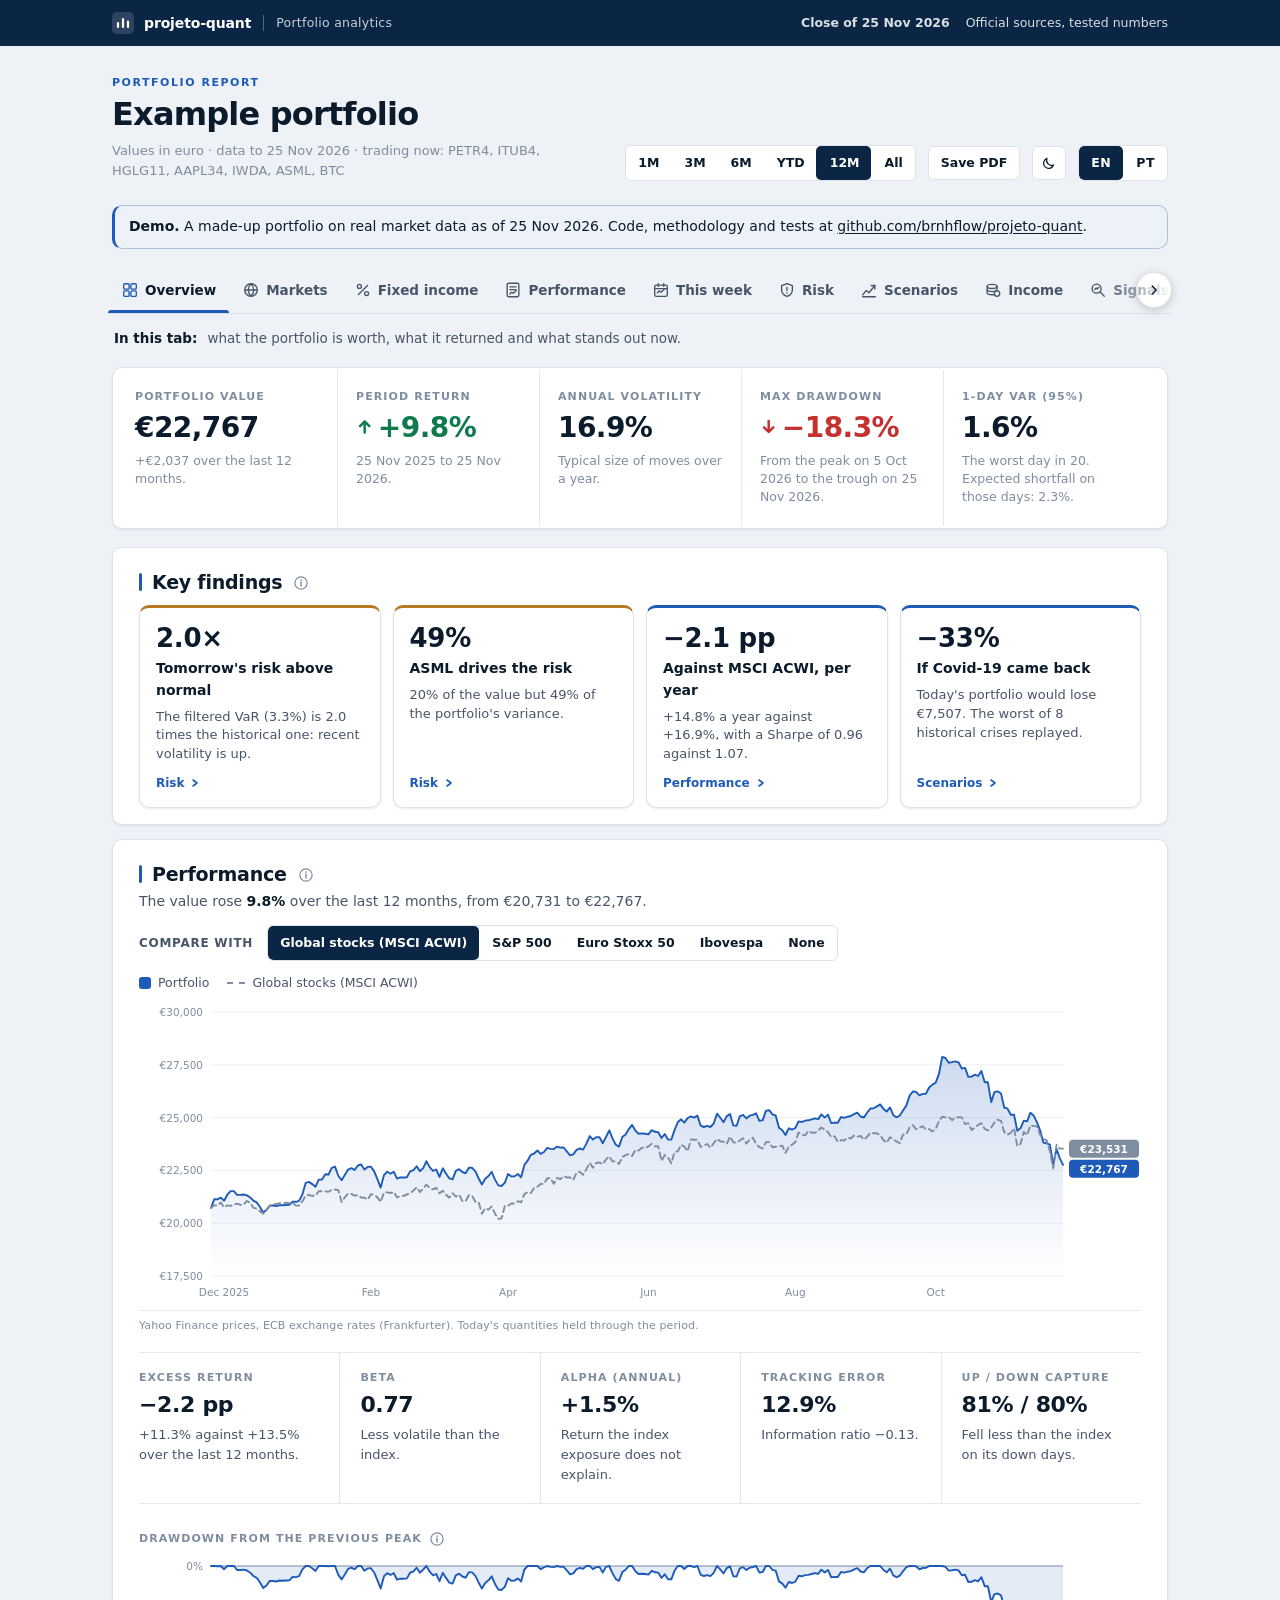
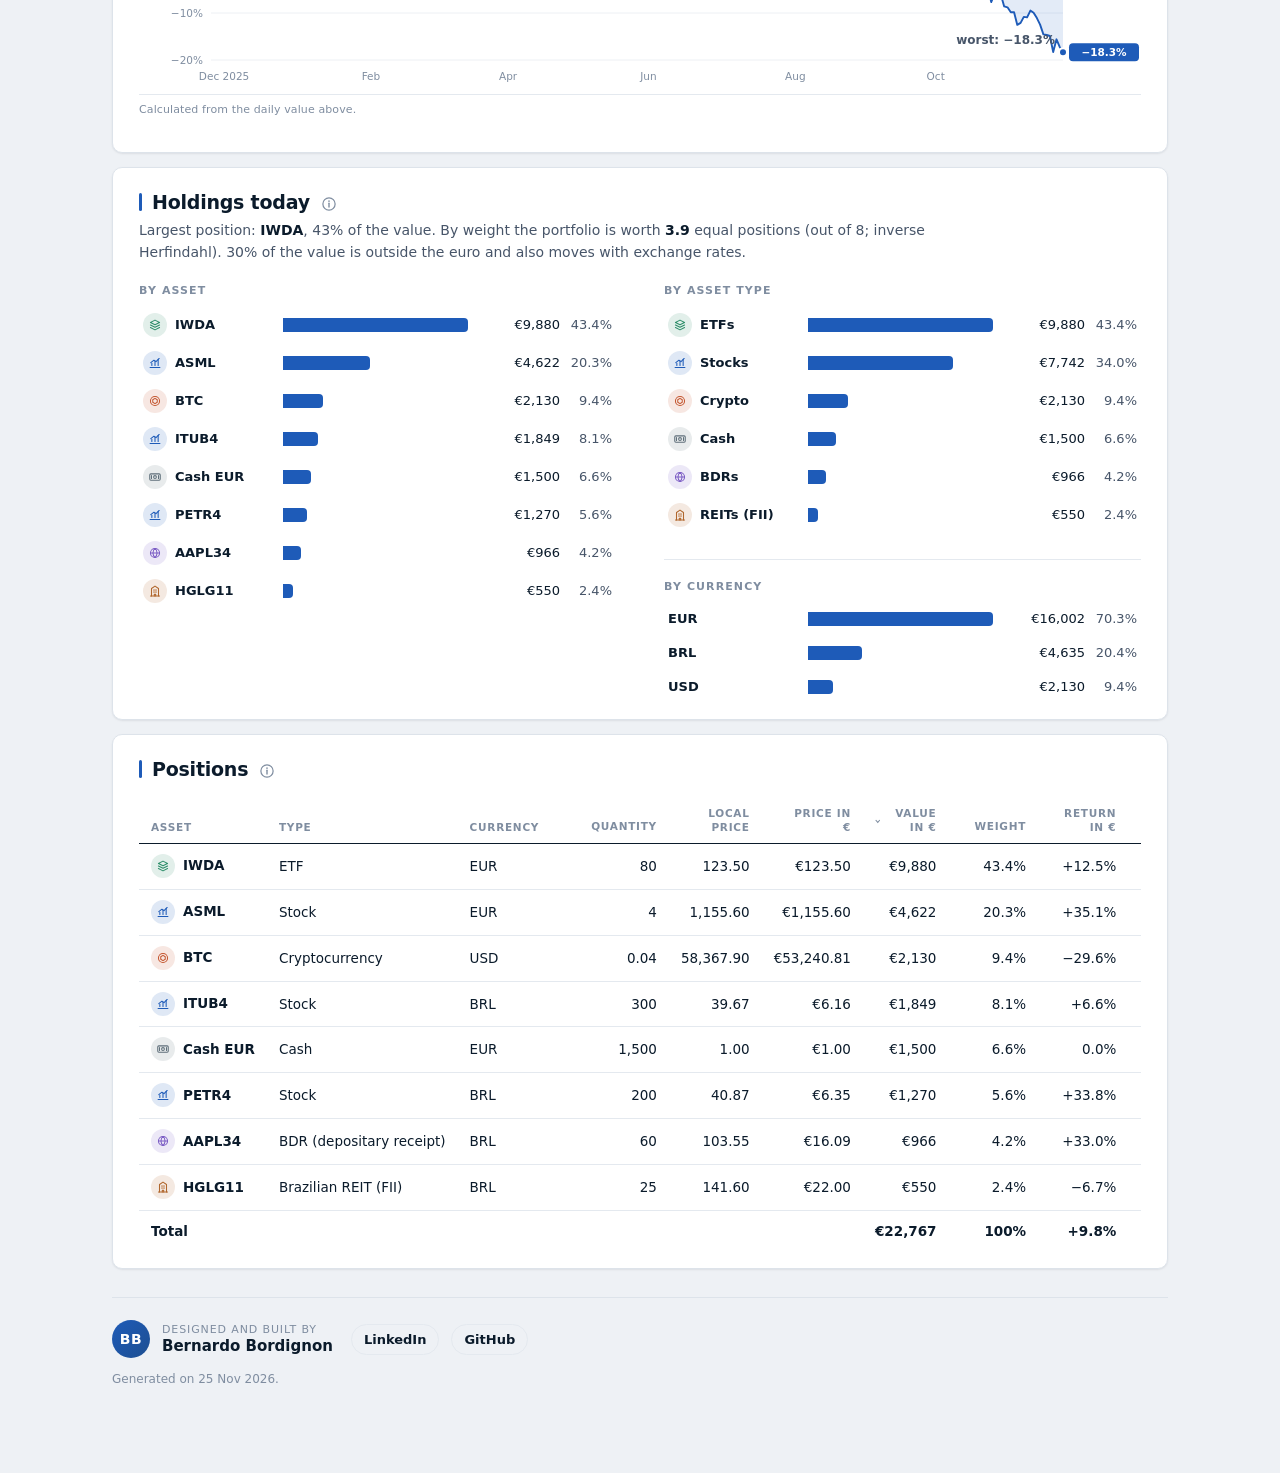
==== commit 68e65b25: "Polish chart interaction: date tag on the crosshair, softer redraws The crosshair on time charts now" ====
--- a/docs/index.html
+++ b/docs/index.html
@@ -1130,6 +1130,16 @@
   .tab-ink, .seg-thumb, .tip { transition: none; }
 }
 .reb-fig[hidden] { display: none; }
+
+/* ---------------------------------------------------------------- chart polish */
+.x-tag rect { fill: var(--ink); }
+.x-tag text { fill: var(--paper); font: 600 10.5px var(--sans); }
+@keyframes redraw { from { opacity: 0.35; } to { opacity: 1; } }
+.chart.redraw svg { animation: redraw 380ms ease-out; }
+.pin-sentinel { height: 1px; margin-bottom: -1px; }
+.tabs-wrap { transition: box-shadow 200ms ease; }
+.tabs-wrap.stuck { box-shadow: 0 6px 16px -10px rgba(15, 23, 42, 0.35); }
+@media (prefers-reduced-motion: reduce) { .chart.redraw svg { animation: none; } }
 </style>
 </head>
 <body>
@@ -1925,7 +1935,7 @@
 <footer class="foot"><div class="credit" id="credit"></div><p id="foot"></p></footer>
 </div>
 <div class="tip" id="tip" role="tooltip" hidden></div>
-<script type="application/json" id="report-data">{"title": "", "base": "EUR", "synthetic": false, "generated": "2026-11-25", "asOf": "2026-11-25", "droppedDates": 0, "historyLimit": null, "dates": ["2023-11-27", "2023-11-28", "2023-11-29", "2023-11-30", "2023-12-01", "2023-12-04", "2023-12-05", "2023-12-06", "2023-12-07", "2023-12-08", "2023-12-11", "2023-12-12", "2023-12-13", "2023-12-14", "2023-12-15", "2023-12-18", "2023-12-19", "2023-12-20", "2023-12-21", "2023-12-22", "2023-12-25", "2023-12-26", "2023-12-27", "2023-12-28", "2023-12-29", "2024-01-01", "2024-01-02", "2024-01-03", "2024-01-04", "2024-01-05", "2024-01-08", "2024-01-09", "2024-01-10", "2024-01-11", "2024-01-12", "2024-01-15", "2024-01-16", "2024-01-17", "2024-01-18", "2024-01-19", "2024-01-22", "2024-01-23", "2024-01-24", "2024-01-25", "2024-01-26", "2024-01-29", "2024-01-30", "2024-01-31", "2024-02-01", "2024-02-02", "2024-02-05", "2024-02-06", "2024-02-07", "2024-02-08", "2024-02-09", "2024-02-12", "2024-02-13", "2024-02-14", "2024-02-15", "2024-02-16", "2024-02-19", "2024-02-20", "2024-02-21", "2024-02-22", "2024-02-23", "2024-02-26", "2024-02-27", "2024-02-28", "2024-02-29", "2024-03-01", "2024-03-04", "2024-03-05", "2024-03-06", "2024-03-07", "2024-03-08", "2024-03-11", "2024-03-12", "2024-03-13", "2024-03-14", "2024-03-15", "2024-03-18", "2024-03-19", "2024-03-20", "2024-03-21", "2024-03-22", "2024-03-25", "2024-03-26", "2024-03-27", "2024-03-28", "2024-03-29", "2024-04-01", "2024-04-02", "2024-04-03", "2024-04-04", "2024-04-05", "2024-04-08", "2024-04-09", "2024-04-10", "2024-04-11", "2024-04-12", "2024-04-15", "2024-04-16", "2024-04-17", "2024-04-18", "2024-04-19", "2024-04-22", "2024-04-23", "2024-04-24", "2024-04-25", "2024-04-26", "2024-04-29", "2024-04-30", "2024-05-01", "2024-05-02", "2024-05-03", "2024-05-06", "2024-05-07", "2024-05-08", "2024-05-09", "2024-05-10", "2024-05-13", "2024-05-14", "2024-05-15", "2024-05-16", "2024-05-17", "2024-05-20", "2024-05-21", "2024-05-22", "2024-05-23", "2024-05-24", "2024-05-27", "2024-05-28", "2024-05-29", "2024-05-30", "2024-05-31", "2024-06-03", "2024-06-04", "2024-06-05", "2024-06-06", "2024-06-07", "2024-06-10", "2024-06-11", "2024-06-12", "2024-06-13", "2024-06-14", "2024-06-17", "2024-06-18", "2024-06-19", "2024-06-20", "2024-06-21", "2024-06-24", "2024-06-25", "2024-06-26", "2024-06-27", "2024-06-28", "2024-07-01", "2024-07-02", "2024-07-03", "2024-07-04", "2024-07-05", "2024-07-08", "2024-07-09", "2024-07-10", "2024-07-11", "2024-07-12", "2024-07-15", "2024-07-16", "2024-07-17", "2024-07-18", "2024-07-19", "2024-07-22", "2024-07-23", "2024-07-24", "2024-07-25", "2024-07-26", "2024-07-29", "2024-07-30", "2024-07-31", "2024-08-01", "2024-08-02", "2024-08-05", "2024-08-06", "2024-08-07", "2024-08-08", "2024-08-09", "2024-08-12", "2024-08-13", "2024-08-14", "2024-08-15", "2024-08-16", "2024-08-19", "2024-08-20", "2024-08-21", "2024-08-22", "2024-08-23", "2024-08-26", "2024-08-27", "2024-08-28", "2024-08-29", "2024-08-30", "2024-09-02", "2024-09-03", "2024-09-04", "2024-09-05", "2024-09-06", "2024-09-09", "2024-09-10", "2024-09-11", "2024-09-12", "2024-09-13", "2024-09-16", "2024-09-17", "2024-09-18", "2024-09-19", "2024-09-20", "2024-09-23", "2024-09-24", "2024-09-25", "2024-09-26", "2024-09-27", "2024-09-30", "2024-10-01", "2024-10-02", "2024-10-03", "2024-10-04", "2024-10-07", "2024-10-08", "2024-10-09", "2024-10-10", "2024-10-11", "2024-10-14", "2024-10-15", "2024-10-16", "2024-10-17", "2024-10-18", "2024-10-21", "2024-10-22", "2024-10-23", "2024-10-24", "2024-10-25", "2024-10-28", "2024-10-29", "2024-10-30", "2024-10-31", "2024-11-01", "2024-11-04", "2024-11-05", "2024-11-06", "2024-11-07", "2024-11-08", "2024-11-11", "2024-11-12", "2024-11-13", "2024-11-14", "2024-11-15", "2024-11-18", "2024-11-19", "2024-11-20", "2024-11-21", "2024-11-22", "2024-11-25", "2024-11-26", "2024-11-27", "2024-11-28", "2024-11-29", "2024-12-02", "2024-12-03", "2024-12-04", "2024-12-05", "2024-12-06", "2024-12-09", "2024-12-10", "2024-12-11", "2024-12-12", "2024-12-13", "2024-12-16", "2024-12-17", "2024-12-18", "2024-12-19", "2024-12-20", "2024-12-23", "2024-12-24", "2024-12-25", "2024-12-26", "2024-12-27", "2024-12-30", "2024-12-31", "2025-01-01", "2025-01-02", "2025-01-03", "2025-01-06", "2025-01-07", "2025-01-08", "2025-01-09", "2025-01-10", "2025-01-13", "2025-01-14", "2025-01-15", "2025-01-16", "2025-01-17", "2025-01-20", "2025-01-21", "2025-01-22", "2025-01-23", "2025-01-24", "2025-01-27", "2025-01-28", "2025-01-29", "2025-01-30", "2025-01-31", "2025-02-03", "2025-02-04", "2025-02-05", "2025-02-06", "2025-02-07", "2025-02-10", "2025-02-11", "2025-02-12", "2025-02-13", "2025-02-14", "2025-02-17", "2025-02-18", "2025-02-19", "2025-02-20", "2025-02-21", "2025-02-24", "2025-02-25", "2025-02-26", "2025-02-27", "2025-02-28", "2025-03-03", "2025-03-04", "2025-03-05", "2025-03-06", "2025-03-07", "2025-03-10", "2025-03-11", "2025-03-12", "2025-03-13", "2025-03-14", "2025-03-17", "2025-03-18", "2025-03-19", "2025-03-20", "2025-03-21", "2025-03-24", "2025-03-25", "2025-03-26", "2025-03-27", "2025-03-28", "2025-03-31", "2025-04-01", "2025-04-02", "2025-04-03", "2025-04-04", "2025-04-07", "2025-04-08", "2025-04-09", "2025-04-10", "2025-04-11", "2025-04-14", "2025-04-15", "2025-04-16", "2025-04-17", "2025-04-18", "2025-04-21", "2025-04-22", "2025-04-23", "2025-04-24", "2025-04-25", "2025-04-28", "2025-04-29", "2025-04-30", "2025-05-01", "2025-05-02", "2025-05-05", "2025-05-06", "2025-05-07", "2025-05-08", "2025-05-09", "2025-05-12", "2025-05-13", "2025-05-14", "2025-05-15", "2025-05-16", "2025-05-19", "2025-05-20", "2025-05-21", "2025-05-22", "2025-05-23", "2025-05-26", "2025-05-27", "2025-05-28", "2025-05-29", "2025-05-30", "2025-06-02", "2025-06-03", "2025-06-04", "2025-06-05", "2025-06-06", "2025-06-09", "2025-06-10", "2025-06-11", "2025-06-12", "2025-06-13", "2025-06-16", "2025-06-17", "2025-06-18", "2025-06-19", "2025-06-20", "2025-06-23", "2025-06-24", "2025-06-25", "2025-06-26", "2025-06-27", "2025-06-30", "2025-07-01", "2025-07-02", "2025-07-03", "2025-07-04", "2025-07-07", "2025-07-08", "2025-07-09", "2025-07-10", "2025-07-11", "2025-07-14", "2025-07-15", "2025-07-16", "2025-07-17", "2025-07-18", "2025-07-21", "2025-07-22", "2025-07-23", "2025-07-24", "2025-07-25", "2025-07-28", "2025-07-29", "2025-07-30", "2025-07-31", "2025-08-01", "2025-08-04", "2025-08-05", "2025-08-06", "2025-08-07", "2025-08-08", "2025-08-11", "2025-08-12", "2025-08-13", "2025-08-14", "2025-08-15", "2025-08-18", "2025-08-19", "2025-08-20", "2025-08-21", "2025-08-22", "2025-08-25", "2025-08-26", "2025-08-27", "2025-08-28", "2025-08-29", "2025-09-01", "2025-09-02", "2025-09-03", "2025-09-04", "2025-09-05", "2025-09-08", "2025-09-09", "2025-09-10", "2025-09-11", "2025-09-12", "2025-09-15", "2025-09-16", "2025-09-17", "2025-09-18", "2025-09-19", "2025-09-22", "2025-09-23", "2025-09-24", "2025-09-25", "2025-09-26", "2025-09-29", "2025-09-30", "2025-10-01", "2025-10-02", "2025-10-03", "2025-10-06", "2025-10-07", "2025-10-08", "2025-10-09", "2025-10-10", "2025-10-13", "2025-10-14", "2025-10-15", "2025-10-16", "2025-10-17", "2025-10-20", "2025-10-21", "2025-10-22", "2025-10-23", "2025-10-24", "2025-10-27", "2025-10-28", "2025-10-29", "2025-10-30", "2025-10-31", "2025-11-03", "2025-11-04", "2025-11-05", "2025-11-06", "2025-11-07", "2025-11-10", "2025-11-11", "2025-11-12", "2025-11-13", "2025-11-14", "2025-11-17", "2025-11-18", "2025-11-19", "2025-11-20", "2025-11-21", "2025-11-24", "2025-11-25", "2025-11-26", "2025-11-27", "2025-11-28", "2025-12-01", "2025-12-02", "2025-12-03", "2025-12-04", "2025-12-05", "2025-12-08", "2025-12-09", "2025-12-10", "2025-12-11", "2025-12-12", "2025-12-15", "2025-12-16", "2025-12-17", "2025-12-18", "2025-12-19", "2025-12-22", "2025-12-23", "2025-12-24", "2025-12-25", "2025-12-26", "2025-12-29", "2025-12-30", "2025-12-31", "2026-01-01", "2026-01-02", "2026-01-05", "2026-01-06", "2026-01-07", "2026-01-08", "2026-01-09", "2026-01-12", "2026-01-13", "2026-01-14", "2026-01-15", "2026-01-16", "2026-01-19", "2026-01-20", "2026-01-21", "2026-01-22", "2026-01-23", "2026-01-26", "2026-01-27", "2026-01-28", "2026-01-29", "2026-01-30", "2026-02-02", "2026-02-03", "2026-02-04", "2026-02-05", "2026-02-06", "2026-02-09", "2026-02-10", "2026-02-11", "2026-02-12", "2026-02-13", "2026-02-16", "2026-02-17", "2026-02-18", "2026-02-19", "2026-02-20", "2026-02-23", "2026-02-24", "2026-02-25", "2026-02-26", "2026-02-27", "2026-03-02", "2026-03-03", "2026-03-04", "2026-03-05", "2026-03-06", "2026-03-09", "2026-03-10", "2026-03-11", "2026-03-12", "2026-03-13", "2026-03-16", "2026-03-17", "2026-03-18", "2026-03-19", "2026-03-20", "2026-03-23", "2026-03-24", "2026-03-25", "2026-03-26", "2026-03-27", "2026-03-30", "2026-03-31", "2026-04-01", "2026-04-02", "2026-04-03", "2026-04-06", "2026-04-07", "2026-04-08", "2026-04-09", "2026-04-10", "2026-04-13", "2026-04-14", "2026-04-15", "2026-04-16", "2026-04-17", "2026-04-20", "2026-04-21", "2026-04-22", "2026-04-23", "2026-04-24", "2026-04-27", "2026-04-28", "2026-04-29", "2026-04-30", "2026-05-01", "2026-05-04", "2026-05-05", "2026-05-06", "2026-05-07", "2026-05-08", "2026-05-11", "2026-05-12", "2026-05-13", "2026-05-14", "2026-05-15", "2026-05-18", "2026-05-19", "2026-05-20", "2026-05-21", "2026-05-22", "2026-05-25", "2026-05-26", "2026-05-27", "2026-05-28", "2026-05-29", "2026-06-01", "2026-06-02", "2026-06-03", "2026-06-04", "2026-06-05", "2026-06-08", "2026-06-09", "2026-06-10", "2026-06-11", "2026-06-12", "2026-06-15", "2026-06-16", "2026-06-17", "2026-06-18", "2026-06-19", "2026-06-22", "2026-06-23", "2026-06-24", "2026-06-25", "2026-06-26", "2026-06-29", "2026-06-30", "2026-07-01", "2026-07-02", "2026-07-03", "2026-07-06", "2026-07-07", "2026-07-08", "2026-07-09", "2026-07-10", "2026-07-13", "2026-07-14", "2026-07-15", "2026-07-16", "2026-07-17", "2026-07-20", "2026-07-21", "2026-07-22", "2026-07-23", "2026-07-24", "2026-07-27", "2026-07-28", "2026-07-29", "2026-07-30", "2026-07-31", "2026-08-03", "2026-08-04", "2026-08-05", "2026-08-06", "2026-08-07", "2026-08-10", "2026-08-11", "2026-08-12", "2026-08-13", "2026-08-14", "2026-08-17", "2026-08-18", "2026-08-19", "2026-08-20", "2026-08-21", "2026-08-24", "2026-08-25", "2026-08-26", "2026-08-27", "2026-08-28", "2026-08-31", "2026-09-01", "2026-09-02", "2026-09-03", "2026-09-04", "2026-09-07", "2026-09-08", "2026-09-09", "2026-09-10", "2026-09-11", "2026-09-14", "2026-09-15", "2026-09-16", "2026-09-17", "2026-09-18", "2026-09-21", "2026-09-22", "2026-09-23", "2026-09-24", "2026-09-25", "2026-09-28", "2026-09-29", "2026-09-30", "2026-10-01", "2026-10-02", "2026-10-05", "2026-10-06", "2026-10-07", "2026-10-08", "2026-10-09", "2026-10-12", "2026-10-13", "2026-10-14", "2026-10-15", "2026-10-16", "2026-10-19", "2026-10-20", "2026-10-21", "2026-10-22", "2026-10-23", "2026-10-26", "2026-10-27", "2026-10-28", "2026-10-29", "2026-10-30", "2026-11-02", "2026-11-03", "2026-11-04", "2026-11-05", "2026-11-06", "2026-11-09", "2026-11-10", "2026-11-11", "2026-11-12", "2026-11-13", "2026-11-16", "2026-11-17", "2026-11-18", "2026-11-19", "2026-11-20", "2026-11-23", "2026-11-24", "2026-11-25"], "value": [14816.95, 14809.71, 14836.49, 14873.52, 15060.0, 15155.64, 15309.11, 15325.11, 15349.61, 15466.31, 15387.58, 15383.62, 15523.46, 15607.22, 15589.26, 15583.26, 15617.0, 15700.71, 15641.01, 15701.94, 15687.98, 15674.34, 15708.89, 15682.96, 15649.19, 15724.05, 15719.28, 15532.04, 15558.49, 15574.87, 15718.93, 15742.66, 15737.05, 15686.97, 15636.35, 15640.78, 15684.16, 15578.99, 15667.08, 15757.37, 15810.76, 15834.84, 16148.77, 16342.66, 16418.77, 16562.94, 16488.8, 16446.16, 16527.28, 16647.16, 16717.5, 16865.75, 17004.56, 17027.49, 17182.77, 17368.07, 17176.78, 17296.88, 17381.23, 17463.54, 17406.4, 17272.87, 17253.22, 17481.18, 17414.63, 17547.11, 17692.45, 17844.88, 17739.73, 17962.1, 18215.33, 17929.66, 18112.79, 18282.58, 18134.66, 18039.5, 18147.23, 18133.77, 18109.1, 17887.13, 17956.47, 17739.78, 18038.6, 18187.84, 18073.09, 18314.87, 18293.37, 18287.68, 18394.36, 18362.83, 18316.2, 18123.46, 18146.6, 18182.59, 18137.83, 18342.37, 18179.0, 18325.23, 18333.32, 18256.57, 18082.45, 17930.69, 17530.84, 17578.44, 17436.57, 17604.59, 17762.84, 17704.15, 17629.65, 17855.53, 17872.2, 17632.58, 17543.65, 17461.31, 17779.42, 17906.12, 18000.71, 17948.35, 17990.88, 17985.58, 18016.86, 17910.83, 18080.32, 18074.56, 18087.64, 18339.0, 18235.66, 18184.9, 18186.4, 18191.14, 18242.01, 18216.36, 18133.35, 18114.6, 18008.34, 18130.51, 18126.54, 18512.67, 18574.91, 18547.81, 18629.49, 18566.11, 18703.42, 18518.08, 18516.2, 18613.74, 18656.49, 18587.09, 18730.09, 18571.67, 18393.65, 18487.93, 18430.26, 18515.92, 18519.86, 18482.38, 18512.78, 18500.46, 18463.15, 18487.32, 18552.09, 18573.07, 18723.32, 18620.07, 18704.04, 18918.81, 18911.97, 18365.02, 18137.53, 18171.44, 18258.15, 18329.94, 18047.28, 17840.69, 18051.64, 17967.2, 17949.74, 18193.7, 18021.96, 17085.13, 16578.07, 16970.14, 17137.74, 17376.31, 17426.93, 17431.13, 17598.88, 17627.59, 17878.57, 17945.88, 17958.22, 17937.78, 18020.42, 17919.52, 17960.55, 17920.31, 17790.38, 17827.45, 17996.1, 17892.06, 17950.5, 17678.27, 17404.03, 17214.24, 16883.87, 17085.33, 17125.3, 17144.03, 17379.01, 17553.7, 17381.7, 17544.7, 17506.71, 17840.34, 17657.12, 17636.03, 17739.19, 17752.49, 17992.46, 18012.9, 17847.47, 17771.65, 17910.23, 17847.18, 17940.12, 18002.62, 17968.59, 18003.53, 17991.03, 18131.47, 18403.99, 17979.8, 17825.19, 17874.37, 18064.38, 17908.73, 17980.48, 17877.52, 17956.35, 17940.11, 18032.91, 18149.62, 17936.23, 17637.86, 17660.47, 17469.13, 17639.66, 18149.16, 18296.76, 18317.51, 18920.71, 18926.08, 19049.35, 19134.48, 19004.32, 19020.92, 19045.8, 19114.05, 19425.65, 19709.75, 19440.31, 19393.58, 19379.89, 19330.69, 19416.8, 19514.83, 19561.92, 19732.09, 19647.69, 19730.81, 19638.18, 19633.5, 19921.71, 19927.4, 19856.77, 20054.61, 20047.62, 19830.84, 19482.75, 19627.57, 19449.19, 19667.37, 19691.35, 19576.73, 19428.1, 19259.45, 19378.93, 19417.07, 19660.6, 19691.81, 20117.17, 19875.76, 19761.82, 19707.36, 19687.78, 19668.94, 19696.08, 20034.34, 20162.24, 20365.01, 20264.52, 20323.71, 20320.4, 20250.02, 20157.13, 19739.31, 19900.04, 20210.55, 20369.08, 20476.47, 20338.3, 20189.23, 20059.44, 20227.78, 20141.8, 20335.14, 20282.89, 20241.28, 20314.5, 20339.79, 20333.31, 20316.15, 20382.26, 20341.37, 20250.34, 19975.66, 19620.26, 19636.01, 19535.71, 19337.0, 19405.9, 18990.32, 18916.5, 18914.71, 18614.07, 18117.83, 17981.83, 18151.48, 18042.56, 18365.88, 18501.45, 18452.08, 18731.3, 18701.32, 18625.75, 18936.7, 18988.04, 18876.84, 18796.59, 18405.98, 18178.73, 18489.19, 18398.85, 17668.48, 17148.55, 16630.53, 16818.14, 16606.01, 16870.97, 16846.12, 17150.12, 17276.74, 17028.84, 16964.52, 16948.86, 17056.89, 17210.72, 17636.59, 17803.84, 17882.54, 17886.61, 17930.43, 17976.33, 18056.7, 18347.42, 18203.1, 18211.29, 18183.84, 18666.97, 18800.68, 19316.16, 19518.07, 19454.03, 19507.07, 19472.01, 19450.85, 19531.3, 19469.12, 19434.76, 19104.01, 19308.75, 19430.06, 19395.04, 19280.5, 19143.03, 19066.92, 19197.78, 19178.56, 19043.43, 19265.72, 19497.72, 19531.75, 19508.86, 19249.16, 19216.73, 19293.69, 19234.31, 19273.98, 19168.53, 19115.01, 19213.29, 19359.85, 19357.43, 19197.1, 19320.36, 19311.76, 19212.43, 19388.46, 19551.31, 19388.2, 19453.66, 19500.41, 19598.22, 19711.72, 19732.29, 19821.14, 19860.23, 19526.14, 19811.86, 19614.55, 19552.46, 19479.97, 19535.67, 19571.6, 19556.02, 19716.83, 19805.28, 19879.38, 19830.75, 19384.99, 19535.57, 19501.51, 19546.57, 19768.49, 19787.79, 19962.09, 20092.73, 20191.47, 20065.88, 19974.58, 19980.47, 19798.03, 19772.37, 19731.53, 20080.98, 19805.99, 19894.92, 20033.54, 20046.63, 19786.24, 19824.3, 19713.34, 19824.68, 19953.66, 19935.5, 20091.37, 20064.0, 20194.01, 20353.94, 20361.57, 20557.54, 20543.41, 20561.23, 20924.5, 20926.67, 20895.08, 20931.59, 20990.24, 20841.38, 20884.9, 21099.72, 21089.22, 21345.33, 21548.47, 21651.02, 21841.46, 21623.37, 21678.33, 21621.88, 21001.17, 21204.65, 21090.05, 21148.74, 21036.45, 20894.54, 21359.67, 21308.99, 21186.03, 21371.39, 21481.47, 21728.68, 21710.9, 21738.21, 21786.78, 21746.9, 21755.22, 21525.92, 21584.78, 21348.0, 21209.03, 21577.46, 21601.65, 21566.08, 21312.76, 21063.8, 20966.38, 20808.73, 20858.15, 20801.42, 20418.08, 20723.89, 20730.59, 21135.41, 21126.22, 21210.25, 21066.84, 21348.35, 21522.23, 21520.28, 21338.34, 21339.6, 21358.12, 21314.36, 21215.78, 21064.13, 20982.57, 20765.44, 20513.59, 20629.7, 20837.9, 20837.51, 20814.58, 20858.14, 20845.34, 20860.17, 20866.39, 21019.51, 21014.63, 21056.27, 21364.77, 21912.7, 21953.63, 21850.51, 21722.66, 22064.26, 22069.09, 22314.89, 22303.99, 22624.49, 22681.04, 22250.71, 22035.84, 22277.12, 22539.18, 22602.93, 22519.49, 22732.51, 22779.01, 22543.99, 22663.6, 22668.28, 22453.85, 22080.38, 21686.73, 22280.71, 22433.68, 22344.08, 22431.6, 22113.22, 22168.26, 22162.83, 22176.22, 22453.7, 22510.39, 22696.25, 22455.8, 22610.52, 22933.32, 22653.99, 22475.45, 22543.05, 22194.07, 22599.61, 22352.73, 22121.6, 22075.88, 22480.03, 22558.15, 22422.08, 22362.16, 22625.59, 22623.27, 22456.74, 22117.51, 21831.2, 22109.06, 22235.6, 22428.47, 22062.34, 21788.58, 21763.59, 21913.21, 22336.13, 22217.55, 22219.03, 22329.43, 22175.47, 22760.76, 22961.49, 23240.08, 23300.68, 23440.18, 23280.36, 23370.06, 23566.57, 23519.96, 23510.66, 23626.67, 23579.83, 23584.53, 23403.38, 23210.05, 23255.78, 23473.2, 23537.28, 23487.19, 23771.01, 24125.2, 23964.63, 24067.42, 24076.94, 23784.97, 24083.23, 24395.27, 24015.89, 23716.99, 23625.42, 24080.5, 24203.05, 24457.48, 24655.96, 24383.6, 24236.96, 24249.6, 24237.19, 24205.29, 24405.12, 24327.82, 24309.32, 24032.69, 24222.23, 23963.51, 23957.35, 24405.85, 24775.41, 24920.64, 24761.05, 24977.12, 25059.05, 25002.33, 25092.64, 24618.57, 24556.72, 24606.95, 24554.33, 24722.26, 25182.47, 25005.96, 24778.53, 25071.13, 25167.61, 24628.7, 24618.11, 25060.78, 25125.83, 24963.15, 25089.82, 25126.58, 25202.05, 24845.96, 24882.11, 25317.72, 25350.81, 25147.8, 25103.53, 24521.48, 24399.44, 24178.35, 24491.83, 24432.81, 24507.25, 24821.55, 24793.01, 24858.81, 24871.02, 24921.74, 24963.66, 24928.55, 25151.8, 25001.92, 25142.25, 24746.47, 24761.6, 24757.3, 25028.91, 24992.45, 25043.42, 25076.52, 25167.06, 25235.27, 25054.0, 25006.89, 25231.7, 25430.45, 25441.93, 25531.05, 25626.71, 25410.55, 25285.68, 25482.74, 25113.84, 25013.15, 25099.34, 25336.6, 25566.72, 26042.39, 26234.42, 26216.24, 26052.02, 26121.26, 26128.18, 26424.04, 26560.16, 26651.8, 27074.58, 27875.63, 27820.97, 27600.36, 27627.59, 27664.5, 27617.26, 27327.14, 27351.79, 26925.28, 26941.43, 27034.1, 26968.13, 27212.43, 26674.85, 26672.62, 25731.85, 26207.91, 26246.23, 26139.94, 25478.08, 25424.11, 25132.14, 25140.64, 24380.35, 24501.26, 24858.73, 24826.32, 25230.44, 25106.18, 24784.33, 24397.13, 23817.66, 23783.73, 23721.12, 22770.79, 23526.9, 23080.09, 22804.08], "positions": [{"asset": "IWDA", "currency": "EUR", "quantity": 80.0, "priceLocal": 123.62, "priceBase": 123.62, "value": 9889.6, "weight": 0.433677, "kind": "security", "symbol": "IWDA.AS", "srcKind": "ETF", "detail": "iShares Core MSCI World UCITS E"}, {"asset": "ASML", "currency": "EUR", "quantity": 4.0, "priceLocal": 1157.4, "priceBase": 1157.4, "value": 4629.6, "weight": 0.203016, "kind": "security", "symbol": "ASML.AS", "srcKind": "EQUITY", "detail": "ASML HOLDING"}, {"asset": "BTC", "currency": "USD", "quantity": 0.04, "priceLocal": 58805.7812, "priceBase": 53640.2274, "value": 2145.61, "weight": 0.094089, "kind": "crypto", "symbol": "BTC-USD", "srcKind": "CRYPTOCURRENCY", "detail": "Bitcoin USD"}, {"asset": "ITUB4", "currency": "BRL", "quantity": 300.0, "priceLocal": 39.72, "priceBase": 6.1726, "value": 1851.78, "weight": 0.081204, "kind": "security", "symbol": "ITUB4.SA", "srcKind": "EQUITY", "detail": "ITAUUNIBANCOPN N1"}, {"asset": "Cash EUR", "currency": "EUR", "quantity": 1500.0, "priceLocal": 1.0, "priceBase": 1.0, "value": 1500.0, "weight": 0.065778, "kind": "cash", "symbol": "EUR", "srcKind": "", "detail": ""}, {"asset": "PETR4", "currency": "BRL", "quantity": 200.0, "priceLocal": 40.92, "priceBase": 6.3591, "value": 1271.81, "weight": 0.055771, "kind": "security", "symbol": "PETR4.SA", "srcKind": "EQUITY", "detail": "PETROBRAS PN N2"}, {"asset": "AAPL34", "currency": "BRL", "quantity": 60.0, "priceLocal": 103.55, "priceBase": 16.0919, "value": 965.52, "weight": 0.04234, "kind": "security", "symbol": "AAPL34.SA", "srcKind": "EQUITY", "detail": "APPLE DRN"}, {"asset": "HGLG11", "currency": "BRL", "quantity": 25.0, "priceLocal": 141.61, "priceBase": 22.0066, "value": 550.16, "weight": 0.024126, "kind": "security", "symbol": "HGLG11.SA", "srcKind": "EQUITY", "detail": "FII HGLG PAXCI"}], "covariance": {"assets": ["IWDA", "ASML", "BTC", "ITUB4", "Cash EUR", "PETR4", "AAPL34", "HGLG11"], "days": 252, "shrinkage": 0.2092, "matrix": [[0.0323694468, 0.027442579, 0.0124767172, 0.0072627775, 0.0, -0.0057391848, 0.0060576892, 0.0016939629], [0.027442579, 0.1896601337, 0.0246374432, 0.0181854132, 0.0, -0.0140242577, -0.005828262, -0.0007298668], [0.0124767172, 0.0246374432, 0.1593680249, 0.0204375835, 0.0, 0.0042606192, 0.0039117816, 0.0085470736], [0.0072627775, 0.0181854132, 0.0204375835, 0.1373154856, 0.0, 0.0547771072, 0.0125478204, 0.0445602967], [0.0, 0.0, 0.0, 0.0, 0.0211839286, 0.0, 0.0, 0.0], [-0.0057391848, -0.0140242577, 0.0042606192, 0.0547771072, 0.0, 0.1319629049, 0.001368479, 0.0337464488], [0.0060576892, -0.005828262, 0.0039117816, 0.0125478204, 0.0, 0.001368479, 0.0855430526, 0.0110306463], [0.0016939629, -0.0007298668, 0.0085470736, 0.0445602967, 0.0, 0.0337464488, 0.0110306463, 0.0527650094]]}, "stability": {"assets": ["IWDA", "ASML", "BTC", "ITUB4", "PETR4", "AAPL34", "HGLG11"], "samples": 300, "point": [0.4095, 0.0484, 0.0631, 0.0, 0.1074, 0.1571, 0.2145], "lo": [0.3811, 0.0, 0.0, 0.0, 0.058, 0.0421, 0.1417], "median": [0.4415, 0.0351, 0.0583, 0.0, 0.0967, 0.1475, 0.2102], "hi": [0.4963, 0.0783, 0.1088, 0.017, 0.1333, 0.1883, 0.4048], "change": 0.1093}, "currencies": [{"code": "EUR", "value": 16019.2, "weight": 0.702471}, {"code": "BRL", "value": 4639.27, "weight": 0.20344}, {"code": "USD", "value": 2145.61, "weight": 0.094089}], "validation": {"days": 782, "start": "2023-11-27", "end": "2026-11-25", "backtest": {"level": 0.95, "window": 250, "days": 532, "breaches": 33, "expected": 26.6, "kupiecP": 0.219, "independenceP": 0.1916, "conditionalP": 0.2003, "zone": "green", "dates": ["2024-11-12", "2024-11-13", "2024-11-14", "2024-11-15", "2024-11-18", "2024-11-19", "2024-11-20", "2024-11-21", "2024-11-22", "2024-11-25", "2024-11-26", "2024-11-27", "2024-11-28", "2024-11-29", "2024-12-02", "2024-12-03", "2024-12-04", "2024-12-05", "2024-12-06", "2024-12-09", "2024-12-10", "2024-12-11", "2024-12-12", "2024-12-13", "2024-12-16", "2024-12-17", "2024-12-18", "2024-12-19", "2024-12-20", "2024-12-23", "2024-12-24", "2024-12-25", "2024-12-26", "2024-12-27", "2024-12-30", "2024-12-31", "2025-01-01", "2025-01-02", "2025-01-03", "2025-01-06", "2025-01-07", "2025-01-08", "2025-01-09", "2025-01-10", "2025-01-13", "2025-01-14", "2025-01-15", "2025-01-16", "2025-01-17", "2025-01-20", "2025-01-21", "2025-01-22", "2025-01-23", "2025-01-24", "2025-01-27", "2025-01-28", "2025-01-29", "2025-01-30", "2025-01-31", "2025-02-03", "2025-02-04", "2025-02-05", "2025-02-06", "2025-02-07", "2025-02-10", "2025-02-11", "2025-02-12", "2025-02-13", "2025-02-14", "2025-02-17", "2025-02-18", "2025-02-19", "2025-02-20", "2025-02-21", "2025-02-24", "2025-02-25", "2025-02-26", "2025-02-27", "2025-02-28", "2025-03-03", "2025-03-04", "2025-03-05", "2025-03-06", "2025-03-07", "2025-03-10", "2025-03-11", "2025-03-12", "2025-03-13", "2025-03-14", "2025-03-17", "2025-03-18", "2025-03-19", "2025-03-20", "2025-03-21", "2025-03-24", "2025-03-25", "2025-03-26", "2025-03-27", "2025-03-28", "2025-03-31", "2025-04-01", "2025-04-02", "2025-04-03", "2025-04-04", "2025-04-07", "2025-04-08", "2025-04-09", "2025-04-10", "2025-04-11", "2025-04-14", "2025-04-15", "2025-04-16", "2025-04-17", "2025-04-18", "2025-04-21", "2025-04-22", "2025-04-23", "2025-04-24", "2025-04-25", "2025-04-28", "2025-04-29", "2025-04-30", "2025-05-01", "2025-05-02", "2025-05-05", "2025-05-06", "2025-05-07", "2025-05-08", "2025-05-09", "2025-05-12", "2025-05-13", "2025-05-14", "2025-05-15", "2025-05-16", "2025-05-19", "2025-05-20", "2025-05-21", "2025-05-22", "2025-05-23", "2025-05-26", "2025-05-27", "2025-05-28", "2025-05-29", "2025-05-30", "2025-06-02", "2025-06-03", "2025-06-04", "2025-06-05", "2025-06-06", "2025-06-09", "2025-06-10", "2025-06-11", "2025-06-12", "2025-06-13", "2025-06-16", "2025-06-17", "2025-06-18", "2025-06-19", "2025-06-20", "2025-06-23", "2025-06-24", "2025-06-25", "2025-06-26", "2025-06-27", "2025-06-30", "2025-07-01", "2025-07-02", "2025-07-03", "2025-07-04", "2025-07-07", "2025-07-08", "2025-07-09", "2025-07-10", "2025-07-11", "2025-07-14", "2025-07-15", "2025-07-16", "2025-07-17", "2025-07-18", "2025-07-21", "2025-07-22", "2025-07-23", "2025-07-24", "2025-07-25", "2025-07-28", "2025-07-29", "2025-07-30", "2025-07-31", "2025-08-01", "2025-08-04", "2025-08-05", "2025-08-06", "2025-08-07", "2025-08-08", "2025-08-11", "2025-08-12", "2025-08-13", "2025-08-14", "2025-08-15", "2025-08-18", "2025-08-19", "2025-08-20", "2025-08-21", "2025-08-22", "2025-08-25", "2025-08-26", "2025-08-27", "2025-08-28", "2025-08-29", "2025-09-01", "2025-09-02", "2025-09-03", "2025-09-04", "2025-09-05", "2025-09-08", "2025-09-09", "2025-09-10", "2025-09-11", "2025-09-12", "2025-09-15", "2025-09-16", "2025-09-17", "2025-09-18", "2025-09-19", "2025-09-22", "2025-09-23", "2025-09-24", "2025-09-25", "2025-09-26", "2025-09-29", "2025-09-30", "2025-10-01", "2025-10-02", "2025-10-03", "2025-10-06", "2025-10-07", "2025-10-08", "2025-10-09", "2025-10-10", "2025-10-13", "2025-10-14", "2025-10-15", "2025-10-16", "2025-10-17", "2025-10-20", "2025-10-21", "2025-10-22", "2025-10-23", "2025-10-24", "2025-10-27", "2025-10-28", "2025-10-29", "2025-10-30", "2025-10-31", "2025-11-03", "2025-11-04", "2025-11-05", "2025-11-06", "2025-11-07", "2025-11-10", "2025-11-11", "2025-11-12", "2025-11-13", "2025-11-14", "2025-11-17", "2025-11-18", "2025-11-19", "2025-11-20", "2025-11-21", "2025-11-24", "2025-11-25", "2025-11-26", "2025-11-27", "2025-11-28", "2025-12-01", "2025-12-02", "2025-12-03", "2025-12-04", "2025-12-05", "2025-12-08", "2025-12-09", "2025-12-10", "2025-12-11", "2025-12-12", "2025-12-15", "2025-12-16", "2025-12-17", "2025-12-18", "2025-12-19", "2025-12-22", "2025-12-23", "2025-12-24", "2025-12-25", "2025-12-26", "2025-12-29", "2025-12-30", "2025-12-31", "2026-01-01", "2026-01-02", "2026-01-05", "2026-01-06", "2026-01-07", "2026-01-08", "2026-01-09", "2026-01-12", "2026-01-13", "2026-01-14", "2026-01-15", "2026-01-16", "2026-01-19", "2026-01-20", "2026-01-21", "2026-01-22", "2026-01-23", "2026-01-26", "2026-01-27", "2026-01-28", "2026-01-29", "2026-01-30", "2026-02-02", "2026-02-03", "2026-02-04", "2026-02-05", "2026-02-06", "2026-02-09", "2026-02-10", "2026-02-11", "2026-02-12", "2026-02-13", "2026-02-16", "2026-02-17", "2026-02-18", "2026-02-19", "2026-02-20", "2026-02-23", "2026-02-24", "2026-02-25", "2026-02-26", "2026-02-27", "2026-03-02", "2026-03-03", "2026-03-04", "2026-03-05", "2026-03-06", "2026-03-09", "2026-03-10", "2026-03-11", "2026-03-12", "2026-03-13", "2026-03-16", "2026-03-17", "2026-03-18", "2026-03-19", "2026-03-20", "2026-03-23", "2026-03-24", "2026-03-25", "2026-03-26", "2026-03-27", "2026-03-30", "2026-03-31", "2026-04-01", "2026-04-02", "2026-04-03", "2026-04-06", "2026-04-07", "2026-04-08", "2026-04-09", "2026-04-10", "2026-04-13", "2026-04-14", "2026-04-15", "2026-04-16", "2026-04-17", "2026-04-20", "2026-04-21", "2026-04-22", "2026-04-23", "2026-04-24", "2026-04-27", "2026-04-28", "2026-04-29", "2026-04-30", "2026-05-01", "2026-05-04", "2026-05-05", "2026-05-06", "2026-05-07", "2026-05-08", "2026-05-11", "2026-05-12", "2026-05-13", "2026-05-14", "2026-05-15", "2026-05-18", "2026-05-19", "2026-05-20", "2026-05-21", "2026-05-22", "2026-05-25", "2026-05-26", "2026-05-27", "2026-05-28", "2026-05-29", "2026-06-01", "2026-06-02", "2026-06-03", "2026-06-04", "2026-06-05", "2026-06-08", "2026-06-09", "2026-06-10", "2026-06-11", "2026-06-12", "2026-06-15", "2026-06-16", "2026-06-17", "2026-06-18", "2026-06-19", "2026-06-22", "2026-06-23", "2026-06-24", "2026-06-25", "2026-06-26", "2026-06-29", "2026-06-30", "2026-07-01", "2026-07-02", "2026-07-03", "2026-07-06", "2026-07-07", "2026-07-08", "2026-07-09", "2026-07-10", "2026-07-13", "2026-07-14", "2026-07-15", "2026-07-16", "2026-07-17", "2026-07-20", "2026-07-21", "2026-07-22", "2026-07-23", "2026-07-24", "2026-07-27", "2026-07-28", "2026-07-29", "2026-07-30", "2026-07-31", "2026-08-03", "2026-08-04", "2026-08-05", "2026-08-06", "2026-08-07", "2026-08-10", "2026-08-11", "2026-08-12", "2026-08-13", "2026-08-14", "2026-08-17", "2026-08-18", "2026-08-19", "2026-08-20", "2026-08-21", "2026-08-24", "2026-08-25", "2026-08-26", "2026-08-27", "2026-08-28", "2026-08-31", "2026-09-01", "2026-09-02", "2026-09-03", "2026-09-04", "2026-09-07", "2026-09-08", "2026-09-09", "2026-09-10", "2026-09-11", "2026-09-14", "2026-09-15", "2026-09-16", "2026-09-17", "2026-09-18", "2026-09-21", "2026-09-22", "2026-09-23", "2026-09-24", "2026-09-25", "2026-09-28", "2026-09-29", "2026-09-30", "2026-10-01", "2026-10-02", "2026-10-05", "2026-10-06", "2026-10-07", "2026-10-08", "2026-10-09", "2026-10-12", "2026-10-13", "2026-10-14", "2026-10-15", "2026-10-16", "2026-10-19", "2026-10-20", "2026-10-21", "2026-10-22", "2026-10-23", "2026-10-26", "2026-10-27", "2026-10-28", "2026-10-29", "2026-10-30", "2026-11-02", "2026-11-03", "2026-11-04", "2026-11-05", "2026-11-06", "2026-11-09", "2026-11-10", "2026-11-11", "2026-11-12", "2026-11-13", "2026-11-16", "2026-11-17", "2026-11-18", "2026-11-19", "2026-11-20", "2026-11-23", "2026-11-24", "2026-11-25"], "returns": [0.000284, 0.006513, 0.004469, -0.006803, 0.000874, 0.001308, 0.003583, 0.016302, 0.014625, -0.013671, -0.002404, -0.000706, -0.002539, 0.004455, 0.005049, 0.002413, 0.008699, -0.004277, 0.004231, -0.004695, -0.000238, 0.01468, 0.000285, -0.003544, 0.009963, -0.000349, -0.010813, -0.017553, 0.007433, -0.009088, 0.011218, 0.001219, -0.005821, -0.007592, -0.00868, 0.006203, 0.001968, 0.012542, 0.001587, 0.021601, -0.012, -0.005732, -0.002756, -0.000994, -0.000957, 0.00138, 0.017174, 0.006384, 0.010057, -0.004934, 0.002921, -0.000163, -0.003463, -0.004587, -0.020728, 0.008142, 0.015604, 0.007844, 0.005272, -0.006748, -0.00733, -0.006429, 0.008392, -0.00425, 0.009599, -0.002569, -0.002051, 0.003618, 0.001245, -0.000319, -0.000844, 0.003254, -0.002006, -0.004475, -0.013564, -0.017792, 0.000803, -0.005108, -0.010172, 0.003563, -0.021415, -0.003887, -9.5e-05, -0.015894, -0.02666, -0.007506, 0.009435, -0.006, 0.01792, 0.007382, -0.002669, 0.015132, -0.0016, -0.004041, 0.016695, 0.002711, -0.005857, -0.004251, -0.020781, -0.012346, 0.017078, -0.004886, -0.039696, -0.029427, -0.030208, 0.011281, -0.012613, 0.015956, -0.001473, 0.018046, 0.007383, -0.014349, -0.003777, -0.000924, 0.006374, 0.009019, 0.024744, 0.009483, 0.004421, 0.000227, 0.00245, 0.00256, 0.004471, 0.016101, -0.007866, 0.00045, -0.001507, 0.026569, 0.007163, 0.027418, 0.010453, -0.003281, 0.002726, -0.001797, -0.001087, 0.004136, -0.003183, -0.001765, -0.017019, 0.010717, 0.006283, -0.001802, -0.005905, -0.00713, -0.003976, 0.006863, -0.001001, -0.007046, 0.011673, 0.012042, 0.001745, -0.001172, -0.013312, -0.001685, 0.004005, -0.003078, 0.002062, -0.005471, -0.002792, 0.005142, 0.007628, -0.000125, -0.008283, 0.006421, -0.000445, -0.005143, 0.009162, 0.0084, -0.008343, 0.003376, 0.002404, 0.005016, 0.005792, 0.001043, 0.004503, 0.001972, -0.016822, 0.014633, -0.009959, -0.003165, -0.003707, 0.002859, 0.001839, -0.000796, 0.008223, 0.004486, 0.003741, -0.002446, -0.022478, 0.007768, -0.001744, 0.002311, 0.011353, 0.000977, 0.008808, 0.006544, 0.004914, -0.00622, -0.00455, 0.000295, -0.009131, -0.001296, -0.002066, 0.01771, -0.013694, 0.00449, 0.006967, 0.000654, -0.012989, 0.001924, -0.005597, 0.005648, 0.006506, -0.00091, 0.007819, -0.001362, 0.00648, 0.007919, 0.000375, 0.009624, -0.000687, 0.000868, 0.017667, 0.000104, -0.00151, 0.001747, 0.002802, -0.007092, 0.002089, 0.010286, -0.000498, 0.012144, 0.009517, 0.004759, 0.008795, -0.009985, 0.002541, -0.002604, -0.028708, 0.009689, -0.005404, 0.002783, -0.00531, -0.006746, 0.02226, -0.002373, -0.005771, 0.008749, 0.005151, 0.011508, -0.000818, 0.001258, 0.002234, -0.00183, 0.000382, -0.01054, 0.002734, -0.010969, -0.00651, 0.017372, 0.001121, -0.001646, -0.011746, -0.011681, -0.004625, -0.007519, 0.002375, -0.00272, -0.018429, 0.014978, 0.000324, 0.019528, -0.000435, 0.003977, -0.006761, 0.013362, 0.008145, -9.1e-05, -0.008454, 5.9e-05, 0.000868, -0.002049, -0.004625, -0.007148, -0.003872, -0.010348, -0.012129, 0.00566, 0.010092, -1.9e-05, -0.0011, 0.002093, -0.000614, 0.000711, 0.000298, 0.007338, -0.000232, 0.001981, 0.014651, 0.025646, 0.001868, -0.004698, -0.005851, 0.015726, 0.000219, 0.011138, -0.000489, 0.01437, 0.002499, -0.018973, -0.009657, 0.01095, 0.011764, 0.002828, -0.003692, 0.00946, 0.002046, -0.010317, 0.005306, 0.000206, -0.009459, -0.016633, -0.017828, 0.027389, 0.006866, -0.003994, 0.003917, -0.014193, 0.002489, -0.000245, 0.000604, 0.012512, 0.002525, 0.008256, -0.010594, 0.00689, 0.014276, -0.01218, -0.007881, 0.003007, -0.015481, 0.018272, -0.010924, -0.01034, -0.002067, 0.018307, 0.003475, -0.006032, -0.002673, 0.01178, -0.000103, -0.007361, -0.015106, -0.012945, 0.012727, 0.005723, 0.008674, -0.016325, -0.012408, -0.001147, 0.006875, 0.0193, -0.005309, 6.6e-05, 0.004969, -0.006895, 0.026394, 0.008819, 0.012133, 0.002608, 0.005987, -0.006818, 0.003853, 0.008409, -0.001978, -0.000395, 0.004934, -0.001982, 0.000199, -0.007681, -0.008261, 0.00197, 0.009349, 0.00273, -0.002128, 0.012084, 0.0149, -0.006656, 0.004289, 0.000396, -0.012127, 0.01254, 0.012957, -0.015552, -0.012446, -0.003861, 0.019262, 0.005089, 0.010512, 0.008115, -0.011046, -0.006014, 0.000521, -0.000512, -0.001316, 0.008256, -0.003167, -0.000761, -0.01138, 0.007887, -0.010681, -0.000257, 0.018721, 0.015142, 0.005862, -0.006404, 0.008726, 0.00328, -0.002263, 0.003612, -0.018893, -0.002512, 0.002045, -0.002138, 0.006839, 0.018615, -0.007009, -0.009095, 0.011809, 0.003848, -0.021413, -0.00043, 0.017982, 0.002596, -0.006475, 0.005074, 0.001465, 0.003004, -0.014129, 0.001455, 0.017507, 0.001307, -0.008008, -0.001761, -0.023186, -0.004977, -0.009062, 0.012966, -0.00241, 0.003047, 0.012825, -0.00115, 0.002654, 0.000491, 0.002039, 0.001682, -0.001406, 0.008956, -0.005959, 0.005613, -0.015742, 0.000611, -0.000174, 0.010971, -0.001457, 0.002039, 0.001322, 0.003611, 0.00271, -0.007183, -0.00188, 0.00899, 0.007877, 0.000451, 0.003503, 0.003747, -0.008435, -0.004914, 0.007794, -0.014477, -0.004009, 0.003446, 0.009453, 0.009082, 0.018605, 0.007374, -0.000693, -0.006264, 0.002658, 0.000265, 0.011323, 0.005151, 0.00345, 0.015863, 0.029587, -0.001961, -0.007929, 0.000986, 0.001336, -0.001708, -0.010505, 0.000902, -0.015593, 0.0006, 0.00344, -0.00244, 0.009059, -0.019755, -8.3e-05, -0.035271, 0.018501, 0.001462, -0.00405, -0.02532, -0.002118, -0.011484, 0.000338, -0.030241, 0.004959, 0.01459, -0.001304, 0.016278, -0.004925, -0.01282, -0.015623, -0.023752, -0.001425, -0.002632, -0.040063, 0.033205, -0.018991, -0.011959], "var": [0.012387, 0.012387, 0.012387, 0.012387, 0.012387, 0.012387, 0.012387, 0.012387, 0.012387, 0.012387, 0.013407, 0.013407, 0.013407, 0.013407, 0.013407, 0.013407, 0.013407, 0.013407, 0.013407, 0.013407, 0.013407, 0.013407, 0.013407, 0.013407, 0.013407, 0.013407, 0.013407, 0.013407, 0.013671, 0.013671, 0.013671, 0.013671, 0.013671, 0.013671, 0.013671, 0.013671, 0.013671, 0.013671, 0.013671, 0.013671, 0.013671, 0.013671, 0.013671, 0.013671, 0.013671, 0.013671, 0.013671, 0.013671, 0.013671, 0.013671, 0.013671, 0.013671, 0.013671, 0.013671, 0.013671, 0.015166, 0.015166, 0.015166, 0.015166, 0.015166, 0.015166, 0.015166, 0.015166, 0.015166, 0.015166, 0.015166, 0.015166, 0.015166, 0.015166, 0.015166, 0.015166, 0.013671, 0.013671, 0.013671, 0.013671, 0.013671, 0.015166, 0.015166, 0.015166, 0.015166, 0.015166, 0.015421, 0.015421, 0.015421, 0.015513, 0.015894, 0.015894, 0.015894, 0.015894, 0.015894, 0.015894, 0.015894, 0.015894, 0.015894, 0.015894, 0.015894, 0.015894, 0.015894, 0.015894, 0.016635, 0.016635, 0.016635, 0.015894, 0.016635, 0.017553, 0.017792, 0.017792, 0.017792, 0.017792, 0.017792, 0.017792, 0.017792, 0.017792, 0.017792, 0.017792, 0.017792, 0.017792, 0.017792, 0.017792, 0.017792, 0.017792, 0.017792, 0.017792, 0.017792, 0.017792, 0.017792, 0.017792, 0.017792, 0.017792, 0.017792, 0.017792, 0.017792, 0.017792, 0.017792, 0.017792, 0.017792, 0.017792, 0.017792, 0.017792, 0.017792, 0.017792, 0.017792, 0.017792, 0.017792, 0.017792, 0.017792, 0.017792, 0.017792, 0.017792, 0.017792, 0.017792, 0.017792, 0.017792, 0.017792, 0.017792, 0.017792, 0.017792, 0.017792, 0.017792, 0.017792, 0.017792, 0.017792, 0.017792, 0.017792, 0.017792, 0.017792, 0.017792, 0.017553, 0.017553, 0.017553, 0.017553, 0.017553, 0.017553, 0.017553, 0.017553, 0.017553, 0.017553, 0.017553, 0.017553, 0.017019, 0.016822, 0.016822, 0.016822, 0.016822, 0.016822, 0.016822, 0.016822, 0.016822, 0.016822, 0.017019, 0.017019, 0.017019, 0.017019, 0.017019, 0.017019, 0.017019, 0.017019, 0.017019, 0.017019, 0.017019, 0.017019, 0.017019, 0.017019, 0.017019, 0.016822, 0.016822, 0.016822, 0.016822, 0.016822, 0.016822, 0.016822, 0.016822, 0.016822, 0.016822, 0.016822, 0.016822, 0.016822, 0.016822, 0.016822, 0.016822, 0.016822, 0.016822, 0.016822, 0.016822, 0.016822, 0.016822, 0.016822, 0.016822, 0.016822, 0.016822, 0.016822, 0.016635, 0.016635, 0.016635, 0.016635, 0.016635, 0.016635, 0.016635, 0.016635, 0.016822, 0.016822, 0.016822, 0.016822, 0.016822, 0.016822, 0.016822, 0.016822, 0.016822, 0.016822, 0.016822, 0.016822, 0.016822, 0.016822, 0.016822, 0.016822, 0.016822, 0.016822, 0.016822, 0.016822, 0.016822, 0.016822, 0.016822, 0.016822, 0.016822, 0.016822, 0.016822, 0.016822, 0.016822, 0.016822, 0.017019, 0.017019, 0.017019, 0.017019, 0.017019, 0.017019, 0.017019, 0.017019, 0.017019, 0.016822, 0.016822, 0.016822, 0.016822, 0.016822, 0.016822, 0.016822, 0.016822, 0.016822, 0.016822, 0.016822, 0.016822, 0.016822, 0.016822, 0.016822, 0.016822, 0.016822, 0.016822, 0.016822, 0.016822, 0.016822, 0.016822, 0.016822, 0.016822, 0.016822, 0.016822, 0.016822, 0.015894, 0.015894, 0.015894, 0.015894, 0.015894, 0.016822, 0.016822, 0.016822, 0.016822, 0.016822, 0.016822, 0.016822, 0.016822, 0.016822, 0.016822, 0.016822, 0.016822, 0.016822, 0.017019, 0.017019, 0.017019, 0.016822, 0.016822, 0.016822, 0.016822, 0.016822, 0.016633, 0.016633, 0.016633, 0.016633, 0.014349, 0.014349, 0.014349, 0.014349, 0.014349, 0.014349, 0.015481, 0.015481, 0.015481, 0.015481, 0.015481, 0.015481, 0.015481, 0.015481, 0.014349, 0.014349, 0.014349, 0.014349, 0.014349, 0.014193, 0.013694, 0.013694, 0.013694, 0.014193, 0.014193, 0.014193, 0.014193, 0.013694, 0.013694, 0.013694, 0.013694, 0.013694, 0.013694, 0.013694, 0.013694, 0.013694, 0.013694, 0.013694, 0.013694, 0.013694, 0.013694, 0.013694, 0.013694, 0.013694, 0.013694, 0.013694, 0.013694, 0.013694, 0.013694, 0.013694, 0.013694, 0.013694, 0.013694, 0.013694, 0.013312, 0.013312, 0.013312, 0.013312, 0.013312, 0.013694, 0.013694, 0.013694, 0.013694, 0.013694, 0.013694, 0.013694, 0.013694, 0.013694, 0.013694, 0.013694, 0.013694, 0.013694, 0.013694, 0.013694, 0.013694, 0.013694, 0.013694, 0.013694, 0.013694, 0.013694, 0.013694, 0.013694, 0.013694, 0.013694, 0.013694, 0.013694, 0.014193, 0.014193, 0.014193, 0.014193, 0.014193, 0.014193, 0.013694, 0.013694, 0.013694, 0.013694, 0.014193, 0.014193, 0.014193, 0.014193, 0.014193, 0.014193, 0.014193, 0.014193, 0.014129, 0.014129, 0.014129, 0.014129, 0.014129, 0.014129, 0.014193, 0.014193, 0.014193, 0.014193, 0.014193, 0.014193, 0.014193, 0.014193, 0.014193, 0.014193, 0.014193, 0.014193, 0.014193, 0.014193, 0.014193, 0.014193, 0.015106, 0.015106, 0.015106, 0.015106, 0.015106, 0.015106, 0.015106, 0.015106, 0.015106, 0.015106, 0.015106, 0.015106, 0.015106, 0.015106, 0.015106, 0.015106, 0.015106, 0.015106, 0.015106, 0.015106, 0.015106, 0.015106, 0.015106, 0.015106, 0.015106, 0.015106, 0.015106, 0.015106, 0.014477, 0.014477, 0.014477, 0.014477, 0.014477, 0.014477, 0.014477, 0.014477, 0.014477, 0.014477, 0.014477, 0.014477, 0.014477, 0.014477, 0.015106, 0.015106, 0.015106, 0.015106, 0.015106, 0.015481, 0.015481, 0.015552, 0.015552, 0.015552, 0.015552, 0.015593, 0.015593, 0.015593, 0.015593, 0.015742, 0.015593, 0.015593, 0.015593, 0.015593, 0.015593, 0.015593, 0.015623, 0.015742, 0.015742, 0.015742, 0.016325, 0.016325, 0.016633], "breachDates": ["2024-11-25", "2024-12-19", "2025-01-27", "2025-02-25", "2025-03-04", "2025-03-07", "2025-03-10", "2025-03-28", "2025-04-03", "2025-04-04", "2025-04-07", "2025-08-01", "2025-10-10", "2025-11-21", "2026-01-19", "2026-02-05", "2026-03-03", "2026-03-19", "2026-03-26", "2026-05-15", "2026-06-23", "2026-07-07", "2026-07-27", "2026-08-18", "2026-10-15", "2026-10-22", "2026-10-26", "2026-10-30", "2026-11-05", "2026-11-16", "2026-11-17", "2026-11-20", "2026-11-24"]}, "intervals": {"level": 0.9, "values": {"annualReturn": {"estimate": 0.14906, "low": -0.014875, "high": 0.335423}, "volatility": {"estimate": 0.156509, "low": 0.143182, "high": 0.169477}, "sharpe": {"estimate": 0.966376, "low": -0.011753, "high": 2.005763}, "var": {"estimate": 0.015593, "low": 0.013564, "high": 0.017792}}, "start": "2023-11-27"}, "models": {"level": 0.95, "window": 250, "start": "2024-12-24", "items": [{"key": "HS", "days": 502, "breaches": 31, "expected": 25.1, "kupiecP": 0.2431, "independenceP": 0.1541, "conditionalP": 0.1833, "zone": "green", "next": 0.016633}, {"key": "EWMA", "days": 502, "breaches": 31, "expected": 25.1, "kupiecP": 0.2431, "independenceP": 0.0425, "conditionalP": 0.0646, "zone": "green", "next": 0.028917}, {"key": "FHS", "days": 502, "breaches": 28, "expected": 25.1, "kupiecP": 0.5595, "independenceP": 0.2737, "conditionalP": 0.4634, "zone": "green", "next": 0.032657}]}}, "stress": {"total": 22804.08, "scenarios": [{"key": "gfc2008", "name": "2008 financial crisis", "description": "From the eve of the Lehman Brothers collapse to the market bottom.", "start": "2008-09-12", "end": "2009-03-09", "pnl": -5885.63, "change": -0.258095, "coverage": {"history": 0.405769, "proxy": 0.500142, "missing": 0.094089}, "positions": [{"asset": "PETR4", "change": -0.341247, "pnl": -434.0, "method": "history"}, {"asset": "ITUB4", "change": -0.395855, "pnl": -733.04, "method": "history"}, {"asset": "HGLG11", "change": -0.190073, "pnl": -104.57, "method": "proxy"}, {"asset": "AAPL34", "change": -0.39485, "pnl": -381.23, "method": "proxy"}, {"asset": "IWDA", "change": -0.343641, "pnl": -3398.47, "method": "proxy"}, {"asset": "ASML", "change": -0.180212, "pnl": -834.31, "method": "history"}, {"asset": "BTC", "change": null, "pnl": null, "method": "missing"}, {"asset": "Cash EUR", "change": 0.0, "pnl": 0.0, "method": "history"}], "currencies": {"BRL": -0.154131, "USD": 0.119459}, "indices": {"^BVSP": -0.406828, "^GSPC": -0.394945, "^STOXX50E": -0.447844, "^FTSE": -0.428685, "^SSMI": -0.34891, "ACWI": -0.401103}}, {"key": "euro2011", "name": "European debt crisis", "description": "Fear of a Greek and Italian default; the US loses its AAA rating.", "start": "2011-07-01", "end": "2011-09-22", "pnl": -2200.61, "change": -0.096501, "coverage": {"history": 0.863572, "proxy": 0.04234, "missing": 0.094089}, "positions": [{"asset": "PETR4", "change": -0.247197, "pnl": -314.39, "method": "history"}, {"asset": "ITUB4", "change": -0.301216, "pnl": -557.78, "method": "history"}, {"asset": "HGLG11", "change": 0.000265, "pnl": 0.15, "method": "history"}, {"asset": "AAPL34", "change": -0.091609, "pnl": -88.45, "method": "proxy"}, {"asset": "IWDA", "change": -0.123055, "pnl": -1216.96, "method": "history"}, {"asset": "ASML", "change": -0.005004, "pnl": -23.17, "method": "history"}, {"asset": "BTC", "change": null, "pnl": null, "method": "missing"}, {"asset": "Cash EUR", "change": 0.0, "pnl": 0.0, "method": "history"}], "currencies": {"BRL": -0.091212, "USD": 0.077335}, "indices": {"^BVSP": -0.236202, "^GSPC": -0.091631, "^STOXX50E": -0.305988, "^FTSE": -0.1277, "^SSMI": -0.152742, "ACWI": -0.144301}}, {"key": "brasil2015", "name": "Brazil's 2015 recession", "description": "Recession, the Car Wash probe and the loss of investment grade; the real falls.", "start": "2015-05-05", "end": "2016-01-26", "pnl": -2232.52, "change": -0.0979, "coverage": {"history": 1.0, "proxy": 0.0, "missing": 0.0}, "positions": [{"asset": "PETR4", "change": -0.77536, "pnl": -986.11, "method": "history"}, {"asset": "ITUB4", "change": -0.468163, "pnl": -866.93, "method": "history"}, {"asset": "HGLG11", "change": -0.356477, "pnl": -196.12, "method": "history"}, {"asset": "AAPL34", "change": -0.176604, "pnl": -170.51, "method": "history"}, {"asset": "IWDA", "change": -0.095922, "pnl": -948.63, "method": "history"}, {"asset": "ASML", "change": -0.12401, "pnl": -574.12, "method": "history"}, {"asset": "BTC", "change": 0.703725, "pnl": 1509.92, "method": "history"}, {"asset": "Cash EUR", "change": 0.0, "pnl": 0.0, "method": "history"}], "currencies": {"BRL": -0.228202, "USD": 0.025837}, "indices": {"^BVSP": -0.50148, "^GSPC": -0.065397, "^STOXX50E": -0.14485, "^FTSE": -0.175774, "^SSMI": -0.131562, "BTC-USD": 0.703725, "ACWI": -0.11493}}, {"key": "brexit2016", "name": "Brexit referendum", "description": "The UK votes to leave the European Union; the pound plunges.", "start": "2016-06-23", "end": "2016-06-27", "pnl": -658.34, "change": -0.02887, "coverage": {"history": 1.0, "proxy": 0.0, "missing": 0.0}, "positions": [{"asset": "PETR4", "change": -0.074038, "pnl": -94.16, "method": "history"}, {"asset": "ITUB4", "change": -0.048845, "pnl": -90.45, "method": "history"}, {"asset": "HGLG11", "change": 0.016937, "pnl": 9.32, "method": "history"}, {"asset": "AAPL34", "change": -0.010059, "pnl": -9.71, "method": "history"}, {"asset": "IWDA", "change": -0.040693, "pnl": -402.44, "method": "history"}, {"asset": "ASML", "change": -0.055864, "pnl": -258.63, "method": "history"}, {"asset": "BTC", "change": 0.087494, "pnl": 187.73, "method": "history"}, {"asset": "Cash EUR", "change": 0.0, "pnl": 0.0, "method": "history"}], "currencies": {"BRL": 0.019824, "USD": 0.035552}, "indices": {"^BVSP": -0.025946, "^GSPC": -0.019712, "^STOXX50E": -0.112059, "^FTSE": -0.133165, "^SSMI": -0.041072, "BTC-USD": 0.087494, "ACWI": -0.038429}}, {"key": "joesley2017", "name": "Joesley Day", "description": "A recording implicating the president: one day of panic on B3.", "start": "2017-05-17", "end": "2017-05-18", "pnl": -361.33, "change": -0.015845, "coverage": {"history": 1.0, "proxy": 0.0, "missing": 0.0}, "positions": [{"asset": "PETR4", "change": -0.168264, "pnl": -214.0, "method": "history"}, {"asset": "ITUB4", "change": -0.13161, "pnl": -243.71, "method": "history"}, {"asset": "HGLG11", "change": -0.054836, "pnl": -30.17, "method": "history"}, {"asset": "AAPL34", "change": 0.096636, "pnl": 93.3, "method": "history"}, {"asset": "IWDA", "change": -0.001275, "pnl": -12.61, "method": "history"}, {"asset": "ASML", "change": -0.002071, "pnl": -9.59, "method": "history"}, {"asset": "BTC", "change": 0.025841, "pnl": 55.44, "method": "history"}, {"asset": "Cash EUR", "change": 0.0, "pnl": 0.0, "method": "history"}], "currencies": {"BRL": -0.012669, "USD": -0.001078}, "indices": {"^BVSP": -0.099547, "^GSPC": 0.002605, "^STOXX50E": -0.006307, "^FTSE": -0.004508, "^SSMI": -0.00255, "BTC-USD": 0.025841, "ACWI": 0.000161}}, {"key": "covid2020", "name": "Covid-19", "description": "From the market peak to the bottom in five weeks.", "start": "2020-02-19", "end": "2020-03-23", "pnl": -7519.64, "change": -0.32975, "coverage": {"history": 1.0, "proxy": 0.0, "missing": 0.0}, "positions": [{"asset": "PETR4", "change": -0.675006, "pnl": -858.48, "method": "history"}, {"asset": "ITUB4", "change": -0.46468, "pnl": -860.48, "method": "history"}, {"asset": "HGLG11", "change": -0.363742, "pnl": -200.12, "method": "history"}, {"asset": "AAPL34", "change": -0.315983, "pnl": -305.09, "method": "history"}, {"asset": "IWDA", "change": -0.336333, "pnl": -3326.2, "method": "history"}, {"asset": "ASML", "change": -0.271082, "pnl": -1255.0, "method": "history"}, {"asset": "BTC", "change": -0.3329, "pnl": -714.27, "method": "history"}, {"asset": "Cash EUR", "change": 0.0, "pnl": 0.0, "method": "history"}], "currencies": {"BRL": -0.136646, "USD": 0.001577}, "indices": {"^BVSP": -0.528971, "^GSPC": -0.338208, "^STOXX50E": -0.356941, "^FTSE": -0.401058, "^SSMI": -0.273313, "BTC-USD": -0.3329, "ACWI": -0.331995}}, {"key": "juros2022", "name": "2022 rate hikes", "description": "High inflation; central banks raise rates at the fastest pace in decades.", "start": "2022-01-03", "end": "2022-10-12", "pnl": -1562.89, "change": -0.068536, "coverage": {"history": 1.0, "proxy": 0.0, "missing": 0.0}, "positions": [{"asset": "PETR4", "change": 1.100402, "pnl": 1399.51, "method": "history"}, {"asset": "ITUB4", "change": 0.686699, "pnl": 1271.61, "method": "history"}, {"asset": "HGLG11", "change": 0.326281, "pnl": 179.51, "method": "history"}, {"asset": "AAPL34", "change": -0.121607, "pnl": -117.41, "method": "history"}, {"asset": "IWDA", "change": -0.132803, "pnl": -1313.37, "method": "history"}, {"asset": "ASML", "change": -0.4044, "pnl": -1872.21, "method": "history"}, {"asset": "BTC", "change": -0.517583, "pnl": -1110.53, "method": "history"}, {"asset": "Cash EUR", "change": 0.0, "pnl": 0.0, "method": "history"}], "currencies": {"BRL": 0.236697, "USD": 0.169895}, "indices": {"^BVSP": 0.366469, "^GSPC": -0.127552, "^STOXX50E": -0.230917, "^FTSE": -0.114594, "^SSMI": -0.154, "BTC-USD": -0.517583, "ACWI": -0.139235}}, {"key": "ftx2022", "name": "FTX collapse", "description": "One of the largest crypto exchanges fails within days.", "start": "2022-11-04", "end": "2022-11-21", "pnl": 46.82, "change": 0.002053, "coverage": {"history": 1.0, "proxy": 0.0, "missing": 0.0}, "positions": [{"asset": "PETR4", "change": -0.135796, "pnl": -172.71, "method": "history"}, {"asset": "ITUB4", "change": -0.195974, "pnl": -362.9, "method": "history"}, {"asset": "HGLG11", "change": -0.119525, "pnl": -65.76, "method": "history"}, {"asset": "AAPL34", "change": 0.022116, "pnl": 21.35, "method": "history"}, {"asset": "IWDA", "change": 0.024288, "pnl": 240.2, "method": "history"}, {"asset": "ASML", "change": 0.213609, "pnl": 988.92, "method": "history"}, {"asset": "BTC", "change": -0.280709, "pnl": -602.29, "method": "history"}, {"asset": "Cash EUR", "change": 0.0, "pnl": 0.0, "method": "history"}], "currencies": {"BRL": -0.086745, "USD": -0.036502}, "indices": {"^BVSP": -0.151725, "^GSPC": 0.009338, "^STOXX50E": 0.059905, "^FTSE": 0.013677, "^SSMI": 0.032371, "BTC-USD": -0.280709, "ACWI": 0.011831}}], "positions": [{"asset": "PETR4", "value": 1271.81, "cash": false, "currency": "BRL", "proxy": "^BVSP", "beta": 1.166, "r2": 0.6381, "fitted": true}, {"asset": "ITUB4", "value": 1851.78, "cash": false, "currency": "BRL", "proxy": "^BVSP", "beta": 1.1078, "r2": 0.7888, "fitted": true}, {"asset": "HGLG11", "value": 550.16, "cash": false, "currency": "BRL", "proxy": "^BVSP", "beta": 0.4672, "r2": 0.3677, "fitted": true}, {"asset": "AAPL34", "value": 965.52, "cash": false, "currency": "BRL", "proxy": "^GSPC", "beta": 0.9998, "r2": 0.2948, "fitted": true}, {"asset": "IWDA", "value": 9889.6, "cash": false, "currency": "EUR", "proxy": "ACWI", "beta": 0.8567, "r2": 0.8142, "fitted": true}, {"asset": "ASML", "value": 4629.6, "cash": false, "currency": "EUR", "proxy": "^STOXX50E", "beta": 0.9654, "r2": 0.3705, "fitted": true}, {"asset": "BTC", "value": 2145.61, "cash": false, "currency": "USD", "proxy": "BTC-USD", "beta": 1.0, "r2": 1.0, "fitted": true}, {"asset": "Cash EUR", "value": 1500.0, "cash": true, "currency": "EUR", "proxy": null, "beta": null, "r2": null, "fitted": true}], "proxies": [{"symbol": "^BVSP", "name": "Ibovespa"}, {"symbol": "^GSPC", "name": "S&P 500"}, {"symbol": "^STOXX50E", "name": "Euro Stoxx 50"}, {"symbol": "^FTSE", "name": "FTSE 100"}, {"symbol": "^SSMI", "name": "SMI (Switzerland)"}, {"symbol": "BTC-USD", "name": "Bitcoin"}, {"symbol": "ACWI", "name": "Global stocks (MSCI ACWI)"}], "indicesUntil": "2026-11-25"}, "benchmarks": {"items": [{"key": "ACWI", "name": "Global stocks (MSCI ACWI)", "dividends": true, "values": [84.838, 84.9926, 84.7054, 85.3415, 86.4198, 85.9413, 86.1793, 86.3234, 86.9362, 87.1703, 87.6421, 87.5427, 88.8894, 88.3813, 87.7895, 88.4069, 88.6858, 87.5956, 88.378, 88.188, 88.188, 88.6151, 88.5306, 88.1402, 88.4855, 88.4855, 88.4818, 88.0777, 87.7078, 88.044, 88.8962, 88.541, 88.905, 88.5295, 89.0779, 89.0535, 88.7833, 88.144, 88.9288, 89.7221, 89.8386, 90.1729, 90.1995, 90.6605, 90.9235, 91.9304, 91.5849, 90.473, 91.7937, 91.5825, 92.3924, 92.9548, 93.1427, 93.2807, 93.6589, 93.7662, 92.1058, 93.816, 94.3052, 93.8543, 93.7846, 93.2921, 93.2583, 94.561, 94.6837, 94.2699, 94.421, 94.4403, 94.6472, 95.6761, 95.2433, 94.4465, 94.9627, 95.7673, 94.9774, 94.8361, 95.8824, 95.5578, 95.3021, 95.1057, 95.4938, 96.1645, 97.2278, 96.8776, 97.3987, 97.0957, 96.7841, 97.8437, 97.8711, 97.8711, 97.6401, 97.6223, 97.5461, 95.952, 96.8027, 97.1679, 96.9159, 95.8725, 97.6162, 96.8066, 95.8325, 95.4979, 95.1367, 94.6365, 94.2813, 95.4254, 96.112, 95.9501, 95.3501, 96.2912, 96.6585, 95.2154, 94.9645, 96.3275, 96.9613, 97.5471, 97.6645, 97.8199, 98.511, 98.2063, 98.123, 98.6568, 99.4553, 98.9408, 99.3718, 99.2782, 99.2685, 99.11, 98.2358, 99.0008, 98.9734, 98.6452, 97.8724, 98.0037, 98.3424, 98.6281, 98.2867, 99.3545, 99.5158, 98.7208, 100.3188, 100.3588, 100.9955, 100.5031, 101.2344, 101.6308, 102.0183, 101.6956, 101.7723, 101.6596, 101.352, 101.8108, 101.9311, 102.0093, 101.7244, 101.517, 102.2102, 102.6732, 102.2739, 102.6289, 102.5247, 102.6969, 103.6397, 102.9517, 103.3681, 103.1004, 103.6986, 102.0926, 101.2613, 100.966, 102.0257, 101.9408, 100.0441, 99.5075, 100.6026, 100.913, 100.5076, 102.1168, 100.663, 98.4742, 94.7445, 95.8352, 95.5963, 97.5385, 98.0895, 98.0886, 99.5415, 99.0103, 100.6572, 101.1653, 101.7438, 101.0956, 101.3275, 100.3541, 101.8395, 101.0831, 101.2918, 101.1441, 101.496, 102.2217, 102.462, 100.7368, 100.2932, 99.7462, 97.9995, 99.5496, 99.7984, 100.5673, 101.6933, 101.6038, 101.5412, 101.3183, 101.1675, 102.675, 102.1753, 102.9992, 103.5746, 102.5774, 104.0825, 103.8114, 103.4504, 103.8127, 104.1984, 103.9827, 104.9554, 104.7429, 105.0164, 105.6892, 105.8246, 106.4309, 107.2054, 106.2038, 106.6891, 106.9488, 107.7614, 107.1841, 107.2683, 106.8525, 106.7672, 106.3426, 106.9667, 107.3405, 106.4588, 104.2097, 104.5815, 104.3815, 105.6666, 108.9487, 109.2523, 109.0963, 110.4721, 110.0046, 109.6617, 110.1461, 108.6095, 109.4703, 109.5035, 109.6694, 110.4586, 112.0681, 111.5696, 111.449, 111.271, 111.1549, 111.6965, 112.521, 112.6702, 113.4852, 113.0327, 112.7321, 112.6049, 112.3716, 113.3877, 112.8496, 112.4309, 112.8758, 112.4546, 109.1224, 110.1921, 111.1105, 111.7649, 112.6836, 112.6836, 112.7777, 111.493, 110.2553, 110.5379, 110.5379, 111.0484, 112.4434, 111.8424, 111.1161, 112.2814, 112.0744, 110.378, 111.5061, 111.3094, 112.5179, 112.8341, 113.5078, 113.3097, 114.1445, 113.6163, 114.6716, 113.9176, 111.9351, 113.8562, 113.7915, 114.5887, 113.9654, 114.3532, 114.709, 114.3048, 115.385, 114.273, 115.8323, 115.8063, 115.1889, 116.303, 115.3075, 115.3626, 116.1268, 116.131, 115.8718, 114.0592, 113.4413, 112.9294, 113.2514, 111.6338, 113.4304, 111.6497, 109.8713, 110.1819, 107.4571, 107.5735, 104.9079, 103.7174, 104.5846, 103.9251, 105.4174, 106.3308, 105.4239, 106.488, 106.6661, 106.4995, 108.0911, 108.1353, 107.3103, 107.1861, 105.2204, 105.1808, 105.8155, 106.2114, 99.443, 93.6949, 93.5459, 92.4594, 99.7253, 96.3497, 95.7015, 96.7722, 97.2856, 95.4793, 95.8416, 95.8416, 94.293, 95.4434, 97.1265, 99.2378, 99.9804, 100.1609, 100.5359, 100.5359, 100.9054, 102.8869, 102.6801, 102.2478, 102.0188, 102.9252, 103.4758, 107.3881, 107.9018, 107.0163, 107.8704, 108.2988, 107.9834, 108.0634, 105.9703, 106.0222, 105.7686, 105.0252, 107.0207, 106.6209, 107.351, 106.5778, 106.6185, 107.1679, 107.4614, 106.778, 107.7125, 107.859, 108.1928, 108.0096, 106.9312, 106.4534, 106.8115, 105.7856, 106.3714, 106.6494, 105.8363, 107.186, 107.3394, 107.3463, 107.3486, 107.7457, 108.0692, 107.1873, 108.1245, 108.4953, 108.6336, 108.0459, 108.323, 109.0975, 109.2222, 108.9173, 109.0037, 108.7814, 109.7965, 110.4569, 109.6992, 109.8517, 109.7364, 110.7856, 110.2767, 110.7877, 110.9546, 111.9137, 111.596, 111.8264, 110.8219, 110.8546, 110.73, 110.9998, 110.8902, 111.4937, 111.4465, 112.8221, 112.3236, 112.3485, 112.393, 112.5627, 111.8774, 112.0483, 111.7322, 113.8802, 112.2812, 112.9128, 113.5688, 113.217, 112.7329, 112.1844, 112.0541, 112.4601, 113.2706, 112.8875, 113.1349, 113.1485, 113.7585, 115.0937, 114.6015, 114.879, 114.3632, 113.9652, 114.6235, 115.609, 115.7108, 115.1588, 115.0269, 114.623, 115.8885, 115.67, 115.9624, 116.7186, 116.6888, 117.0892, 118.1145, 117.5268, 118.6156, 118.2023, 115.5426, 117.3289, 117.372, 117.4209, 116.743, 116.8869, 118.3222, 118.4637, 118.2006, 118.8956, 119.4728, 120.4377, 120.7191, 120.6653, 120.3785, 120.5414, 121.2254, 119.9166, 120.4633, 118.9932, 118.8754, 120.509, 120.8673, 121.0951, 118.799, 118.4441, 117.7317, 116.7509, 116.983, 115.9049, 116.9901, 118.0437, 119.0465, 119.7575, 119.6645, 120.4675, 119.1071, 119.6982, 119.5916, 119.8569, 120.183, 119.7926, 119.8848, 120.8893, 120.3831, 119.0249, 118.8273, 118.11, 117.4421, 118.4471, 119.5359, 119.9022, 120.092, 120.2926, 120.2926, 120.4527, 120.2539, 120.346, 119.6397, 119.6397, 120.7834, 122.3873, 122.5064, 122.2884, 122.3486, 123.5317, 123.5388, 123.5239, 123.4022, 123.9367, 124.0114, 123.8621, 120.6012, 121.8847, 122.9073, 122.8266, 122.3212, 122.4837, 121.8408, 121.7857, 121.286, 122.775, 122.5325, 121.8732, 120.6015, 123.2286, 123.2193, 123.0529, 123.3248, 121.8712, 122.2374, 122.3095, 122.6599, 122.9916, 123.7092, 124.6512, 123.3163, 124.2923, 125.3314, 124.4244, 124.0395, 124.4692, 122.9989, 123.6707, 122.564, 121.7589, 123.0001, 122.0914, 122.6296, 120.8482, 120.808, 122.4662, 122.248, 120.7028, 120.533, 117.4025, 118.9324, 118.5179, 119.4277, 117.4276, 116.0732, 116.0953, 119.5659, 119.5764, 120.2082, 120.2082, 120.8203, 120.5287, 122.746, 123.3492, 123.0499, 124.4993, 124.7808, 125.5004, 125.5635, 127.0882, 127.0741, 125.5884, 127.1633, 126.8057, 127.6628, 127.2776, 127.2724, 126.5824, 128.6633, 128.7652, 127.972, 129.5282, 131.2676, 129.9375, 131.2618, 131.3439, 130.9011, 132.2013, 133.0019, 131.6524, 131.6567, 130.9479, 132.8438, 133.3607, 133.6637, 133.1127, 134.7956, 134.5901, 135.3435, 135.2771, 135.7316, 136.4387, 135.7206, 135.8272, 131.7813, 133.3796, 132.7245, 131.0836, 134.1979, 134.3996, 136.1592, 135.7081, 134.4233, 137.632, 137.56, 137.5611, 135.5688, 136.0053, 136.3957, 135.3215, 136.6123, 137.7655, 137.1519, 136.9857, 136.3994, 138.3881, 136.8495, 136.7064, 137.3153, 137.9527, 136.5021, 137.6063, 138.1028, 136.3565, 135.5488, 135.2004, 136.8804, 136.9127, 135.481, 135.6245, 135.7538, 135.955, 133.9807, 135.6396, 136.2037, 136.9224, 139.4963, 138.9129, 138.7108, 139.9567, 139.4202, 139.4194, 140.0173, 140.8705, 140.3043, 139.5929, 138.2861, 138.4748, 136.9489, 137.4562, 137.3457, 138.1238, 137.8867, 138.7119, 138.3578, 138.565, 137.5496, 138.3313, 139.4232, 139.2962, 139.2962, 138.7377, 137.4442, 136.6994, 138.2419, 137.6158, 137.1003, 136.6126, 138.9862, 138.9965, 140.8616, 141.4987, 140.4084, 140.8287, 141.2348, 140.341, 140.4315, 139.8239, 140.5027, 142.6192, 143.7969, 143.6152, 143.7864, 142.8482, 143.5838, 143.6634, 143.6271, 141.8044, 142.0682, 140.176, 140.8641, 141.5693, 142.0331, 140.4819, 140.0876, 140.8384, 142.2511, 143.0163, 142.6864, 139.6706, 138.9444, 139.4311, 140.6586, 135.8072, 136.4711, 139.6855, 138.773, 141.4847, 141.2598, 141.2414, 138.9141, 137.7195, 137.3815, 134.4068, 129.7452, 136.155, 135.1272, 135.1272], "periods": {"1M": {"portfolio": -0.13469, "benchmark": -0.035409, "beta": 0.7786, "alpha": -1.323069, "correlation": 0.8017, "trackingError": 0.185082, "informationRatio": -6.705, "upCapture": 0.326, "downCapture": 1.126}, "3M": {"portfolio": -0.078397, "benchmark": -0.021695, "beta": 0.7819, "alpha": -0.245999, "correlation": 0.7175, "trackingError": 0.153964, "informationRatio": -1.502, "upCapture": 0.592, "downCapture": 0.834}, "6M": {"portfolio": -0.053458, "benchmark": 0.002461, "beta": 0.7284, "alpha": -0.106689, "correlation": 0.6883, "trackingError": 0.140379, "informationRatio": -0.798, "upCapture": 0.645, "downCapture": 0.756}, "YTD": {"portfolio": 0.098287, "benchmark": 0.129451, "beta": 0.7701, "alpha": 0.005751, "correlation": 0.7004, "trackingError": 0.132238, "informationRatio": -0.215, "upCapture": 0.805, "downCapture": 0.805}, "12M": {"portfolio": 0.113335, "benchmark": 0.13508, "beta": 0.7718, "alpha": 0.015182, "correlation": 0.6973, "trackingError": 0.128895, "informationRatio": -0.13, "upCapture": 0.81, "downCapture": 0.799}, "ALL": {"portfolio": 0.557682, "benchmark": 0.592767, "beta": 0.6224, "alpha": 0.056606, "correlation": 0.613, "trackingError": 0.139583, "informationRatio": -0.051, "upCapture": 0.728, "downCapture": 0.679}}}, {"key": "^GSPC", "name": "S&P 500", "dividends": false, "values": [4155.2645, 4160.0969, 4142.5399, 4178.7575, 4224.947, 4204.8029, 4222.2244, 4220.9499, 4257.3483, 4272.4043, 4297.146, 4298.1305, 4363.6691, 4322.3279, 4311.3374, 4341.9674, 4349.9089, 4293.0831, 4321.9066, 4313.3719, 4313.3719, 4331.6248, 4321.3557, 4303.8961, 4316.5883, 4316.5883, 4328.9796, 4308.8287, 4280.7269, 4301.1082, 4351.8546, 4347.8062, 4370.044, 4350.8148, 4371.9887, 4370.7904, 4379.6912, 4357.0929, 4396.2666, 4445.4947, 4454.0222, 4474.4298, 4464.5115, 4492.9406, 4499.0987, 4553.2017, 4540.8171, 4471.3942, 4536.8873, 4556.2895, 4599.6744, 4611.5889, 4635.3564, 4645.7614, 4666.3664, 4661.5055, 4589.243, 4667.8056, 4681.8672, 4648.5604, 4645.1093, 4606.1005, 4608.9368, 4691.1009, 4697.0646, 4671.5166, 4677.7636, 4690.7474, 4707.4358, 4750.837, 4730.7304, 4681.2148, 4694.4636, 4733.6942, 4686.8733, 4684.1845, 4740.9949, 4721.9216, 4714.3982, 4698.0259, 4727.7083, 4771.0611, 4817.9824, 4805.6567, 4836.1639, 4816.0498, 4793.7173, 4852.5243, 4860.1888, 4860.1888, 4850.4024, 4843.0645, 4833.0615, 4743.098, 4800.6087, 4806.7912, 4794.2488, 4751.9707, 4845.8012, 4809.8105, 4750.2063, 4748.9049, 4721.0096, 4692.4994, 4662.7523, 4712.754, 4750.3746, 4746.0508, 4709.3469, 4760.0896, 4772.5466, 4698.3485, 4682.2076, 4733.7822, 4772.7011, 4807.6654, 4818.5958, 4828.8839, 4858.4421, 4845.2363, 4836.8874, 4859.8371, 4900.4338, 4874.9311, 4890.5109, 4887.3307, 4898.2052, 4900.286, 4853.3627, 4893.6533, 4892.2994, 4875.9787, 4851.2022, 4840.9431, 4863.1679, 4873.0861, 4870.0781, 4924.6043, 4926.7924, 4906.3959, 4983.9997, 5009.6177, 5035.7917, 5038.7057, 5082.9123, 5109.438, 5120.8864, 5104.6886, 5106.0453, 5112.8556, 5077.2322, 5104.8159, 5124.8011, 5126.094, 5100.8687, 5095.4768, 5134.6908, 5146.8861, 5126.8704, 5143.3758, 5143.378, 5157.1851, 5204.5359, 5144.6707, 5156.428, 5162.9414, 5198.3124, 5110.9109, 5072.8178, 5055.0964, 5110.5898, 5115.7829, 5002.8852, 4975.7812, 5026.7957, 5050.8829, 5022.5794, 5100.0183, 5048.3642, 4934.527, 4729.4639, 4800.7602, 4760.575, 4866.7064, 4895.2644, 4891.8903, 4971.5764, 4950.7305, 5034.2568, 5052.0739, 5079.4765, 5049.7294, 5056.5402, 5002.8201, 5066.6396, 5031.658, 5040.136, 5030.2961, 5043.2539, 5094.6152, 5106.5906, 5010.3581, 4995.5383, 4959.3675, 4871.1339, 4954.3148, 4981.8874, 5029.548, 5079.6657, 5077.1772, 5062.9964, 5058.4254, 5050.5751, 5121.5849, 5107.0659, 5143.0613, 5149.4927, 5111.899, 5150.4887, 5142.6509, 5146.9096, 5149.5129, 5157.2035, 5163.4568, 5214.498, 5186.6144, 5236.8693, 5286.155, 5287.2757, 5316.3556, 5368.6213, 5333.6327, 5361.5401, 5375.9159, 5406.7207, 5393.8819, 5407.2638, 5384.4338, 5379.0018, 5365.4689, 5383.1762, 5413.8852, 5375.5616, 5243.0162, 5263.0223, 5239.0773, 5306.7448, 5543.7495, 5538.3404, 5565.856, 5634.5414, 5636.2346, 5631.1787, 5648.1249, 5547.2173, 5585.311, 5593.6661, 5602.2627, 5651.444, 5733.1347, 5704.9739, 5722.8948, 5696.2684, 5690.3246, 5711.3992, 5755.3535, 5755.213, 5801.0772, 5763.8614, 5755.8549, 5727.5266, 5732.792, 5790.6062, 5768.0393, 5753.0803, 5785.9403, 5764.1325, 5594.6648, 5644.1367, 5708.2292, 5748.1669, 5810.5243, 5810.5243, 5808.1672, 5721.9356, 5655.8215, 5661.4014, 5661.4014, 5686.0283, 5769.9487, 5731.2295, 5685.5862, 5753.6943, 5743.0859, 5655.1243, 5722.9067, 5703.1822, 5776.6118, 5780.1206, 5823.1309, 5812.9703, 5840.7263, 5828.1817, 5881.113, 5826.2416, 5709.6674, 5822.57, 5809.2632, 5835.9799, 5812.1137, 5834.6991, 5842.1673, 5816.043, 5872.1716, 5807.0639, 5878.3333, 5878.0511, 5836.0369, 5885.534, 5835.6842, 5838.4702, 5867.3113, 5888.5853, 5858.0102, 5745.9435, 5716.845, 5673.2876, 5679.4699, 5594.7025, 5719.4314, 5589.7948, 5473.2878, 5463.4654, 5315.4131, 5314.728, 5177.0955, 5106.369, 5143.5787, 5098.3564, 5178.5655, 5205.0996, 5142.572, 5208.1215, 5227.444, 5234.6542, 5328.5013, 5336.3971, 5294.9575, 5278.9152, 5168.9728, 5188.9506, 5221.6072, 5249.4402, 4863.0441, 4589.0206, 4615.8931, 4550.4749, 4940.6065, 4753.6995, 4727.0931, 4751.6658, 4765.6569, 4646.1472, 4650.2643, 4650.2643, 4540.6692, 4607.668, 4709.4699, 4821.352, 4865.0259, 4867.7144, 4889.5015, 4896.7379, 4927.583, 5013.3738, 4981.3805, 4950.914, 4957.1125, 5013.6673, 5030.137, 5262.1916, 5297.471, 5254.6639, 5290.0583, 5322.8336, 5295.3295, 5284.6366, 5162.6269, 5165.8058, 5134.7844, 5098.6906, 5214.4594, 5203.2781, 5240.8208, 5213.5902, 5198.301, 5243.6063, 5244.914, 5199.422, 5258.3997, 5263.6984, 5283.7607, 5267.4191, 5214.1278, 5191.9477, 5212.6403, 5171.7844, 5197.1412, 5210.725, 5182.666, 5252.0658, 5248.7121, 5252.7679, 5250.9791, 5274.3249, 5294.3261, 5248.1031, 5297.6775, 5329.6131, 5336.407, 5312.0566, 5312.7838, 5354.1287, 5363.7885, 5357.9988, 5362.3268, 5352.5587, 5398.8107, 5438.6043, 5404.97, 5404.6457, 5393.2987, 5422.915, 5412.8531, 5449.1983, 5482.8986, 5524.0266, 5519.9964, 5538.5201, 5470.0191, 5473.3592, 5455.7335, 5467.9938, 5445.332, 5485.4483, 5483.953, 5553.8168, 5521.8001, 5533.3961, 5518.3092, 5524.8436, 5488.247, 5489.4685, 5473.1248, 5571.0804, 5505.1037, 5547.3061, 5590.7875, 5568.5679, 5541.482, 5514.5196, 5508.7928, 5533.562, 5582.6222, 5541.1644, 5538.1565, 5545.4784, 5579.602, 5637.544, 5618.9538, 5622.3694, 5595.6295, 5576.0329, 5611.7448, 5678.5616, 5681.8182, 5644.8062, 5646.4531, 5626.3057, 5691.9981, 5682.1718, 5696.6698, 5724.3263, 5713.2466, 5723.3595, 5771.7758, 5755.6916, 5808.6525, 5800.6286, 5664.3411, 5752.2, 5751.1556, 5740.0276, 5690.6772, 5704.9994, 5778.7472, 5802.8346, 5781.8244, 5812.5075, 5848.8546, 5906.495, 5925.099, 5921.7857, 5906.7877, 5920.201, 5950.9903, 5892.916, 5913.9315, 5827.0353, 5820.2576, 5904.788, 5914.9977, 5918.21, 5798.6834, 5781.3443, 5755.5509, 5709.508, 5734.404, 5678.9645, 5731.7624, 5808.3161, 5857.3975, 5884.6073, 5880.0361, 5921.7446, 5849.7595, 5880.2911, 5870.5178, 5877.8674, 5899.8711, 5874.3113, 5878.2416, 5919.4432, 5891.2412, 5819.9729, 5799.8041, 5774.6771, 5734.0302, 5781.005, 5835.4679, 5856.5264, 5862.71, 5881.0977, 5881.0977, 5879.3077, 5869.2336, 5865.6462, 5825.9574, 5825.9574, 5851.4378, 5917.3952, 5932.1943, 5923.4253, 5928.4454, 5983.7483, 5967.559, 5975.4078, 5945.0692, 5974.2517, 5974.012, 5966.8212, 5795.4126, 5857.0748, 5905.8176, 5889.6354, 5872.1105, 5850.1133, 5827.6514, 5823.0362, 5821.8221, 5892.2635, 5862.0541, 5822.9443, 5762.3325, 5877.8191, 5859.6835, 5836.3966, 5833.1682, 5754.3875, 5763.0837, 5766.4866, 5786.5891, 5809.464, 5838.4158, 5871.9383, 5802.5713, 5850.4456, 5894.5433, 5848.0276, 5827.0901, 5882.7322, 5873.3671, 5897.0727, 5879.4198, 5829.9628, 5881.4282, 5825.5133, 5850.7899, 5778.6612, 5779.1826, 5836.7136, 5824.3776, 5760.6089, 5750.2744, 5630.8784, 5675.2328, 5665.7191, 5686.5941, 5613.2768, 5529.9558, 5523.964, 5677.9614, 5665.9369, 5711.6616, 5711.6616, 5736.9458, 5725.4046, 5794.3021, 5840.5307, 5820.9292, 5893.7352, 5908.064, 5961.7574, 5976.3027, 6040.5697, 6045.1872, 6003.2377, 6083.6102, 6078.6727, 6117.7255, 6105.9751, 6111.9861, 6095.9766, 6160.4937, 6178.5337, 6154.4872, 6211.8948, 6261.7923, 6233.7382, 6291.0723, 6300.7563, 6305.1286, 6354.4601, 6410.2207, 6371.259, 6355.6403, 6328.4078, 6407.7329, 6419.2777, 6445.4249, 6418.8527, 6463.0567, 6462.4558, 6510.8289, 6509.842, 6525.8114, 6532.5606, 6503.9437, 6515.7303, 6343.4194, 6417.4437, 6382.6578, 6297.7643, 6409.205, 6424.7082, 6508.3915, 6478.6528, 6401.6048, 6544.4377, 6541.0134, 6523.036, 6465.467, 6488.7303, 6486.9425, 6450.3289, 6523.2598, 6581.85, 6574.0402, 6564.8217, 6536.7228, 6603.0926, 6563.3255, 6561.4784, 6596.9743, 6627.6379, 6578.5538, 6614.2831, 6638.9619, 6569.9573, 6521.8102, 6514.3355, 6576.6336, 6573.4221, 6503.0722, 6514.8809, 6509.0703, 6535.3917, 6428.9542, 6481.0299, 6521.3062, 6589.0767, 6718.6453, 6684.741, 6679.9168, 6725.3057, 6709.7446, 6696.8806, 6711.5634, 6761.7394, 6731.0104, 6680.8074, 6644.5748, 6641.9474, 6541.5291, 6559.8514, 6561.0938, 6583.1588, 6577.856, 6638.8924, 6623.5161, 6628.2685, 6584.53, 6621.6964, 6670.4347, 6641.3699, 6641.3699, 6607.1293, 6553.6902, 6535.5546, 6605.4003, 6596.8141, 6573.9925, 6545.7312, 6652.5214, 6675.829, 6757.7896, 6773.6545, 6753.159, 6777.6281, 6790.678, 6753.1112, 6755.4732, 6738.4765, 6785.6702, 6879.9289, 6938.5489, 6938.4419, 6980.2004, 6942.0346, 6970.8549, 6982.5957, 6976.6269, 6894.9888, 6909.404, 6806.576, 6851.4298, 6877.0128, 6905.0827, 6839.2951, 6811.1142, 6861.6107, 6926.0987, 6955.8789, 6936.559, 6784.8817, 6723.7874, 6770.6592, 6824.0171, 6551.7908, 6607.1293, 6745.2336, 6706.7328, 6847.6498, 6851.7281, 6841.9018, 6733.7841, 6679.8888, 6677.2701, 6528.2297, 6287.8891, 6615.9337, 6568.5395, 6568.5395], "periods": {"1M": {"portfolio": -0.13469, "benchmark": -0.035615, "beta": 0.7194, "alpha": -1.347036, "correlation": 0.7852, "trackingError": 0.199877, "informationRatio": -6.223, "upCapture": 0.271, "downCapture": 1.042}, "3M": {"portfolio": -0.078397, "benchmark": -0.002221, "beta": 0.731, "alpha": -0.307315, "correlation": 0.6981, "trackingError": 0.161598, "informationRatio": -1.921, "upCapture": 0.539, "downCapture": 0.828}, "6M": {"portfolio": -0.053458, "benchmark": 0.016321, "beta": 0.6926, "alpha": -0.124878, "correlation": 0.6548, "trackingError": 0.147728, "informationRatio": -0.943, "upCapture": 0.676, "downCapture": 0.813}, "YTD": {"portfolio": 0.098287, "benchmark": 0.127461, "beta": 0.7502, "alpha": 0.010842, "correlation": 0.6587, "trackingError": 0.139342, "informationRatio": -0.184, "upCapture": 0.818, "downCapture": 0.816}, "12M": {"portfolio": 0.113335, "benchmark": 0.121409, "beta": 0.7498, "alpha": 0.027983, "correlation": 0.6558, "trackingError": 0.135842, "informationRatio": -0.028, "upCapture": 0.817, "downCapture": 0.792}, "ALL": {"portfolio": 0.557682, "benchmark": 0.580775, "beta": 0.5591, "alpha": 0.06788, "correlation": 0.5821, "trackingError": 0.149249, "informationRatio": -0.04, "upCapture": 0.672, "downCapture": 0.612}}}, {"key": "^STOXX50E", "name": "Euro Stoxx 50", "dividends": false, "values": [4354.4102, 4348.02, 4370.5298, 4382.4702, 4418.5098, 4414.9502, 4452.77, 4483.2598, 4473.77, 4523.3101, 4540.1899, 4536.6099, 4530.1899, 4539.1602, 4549.4399, 4521.1299, 4535.3999, 4533.8198, 4524.8599, 4521.4702, 4521.4702, 4521.4702, 4528.3799, 4514.3799, 4521.6499, 4521.6499, 4521.6499, 4448.1299, 4474.0098, 4463.5098, 4485.48, 4467.1699, 4468.98, 4442.2798, 4480.02, 4454.6802, 4446.5098, 4403.0801, 4453.0498, 4448.8301, 4480.3198, 4465.9102, 4564.1099, 4582.2598, 4635.4702, 4639.3599, 4662.7002, 4648.3999, 4638.6001, 4654.5498, 4655.27, 4690.8701, 4678.8501, 4710.7798, 4715.8701, 4746.3501, 4689.2798, 4709.2202, 4743.1699, 4765.6499, 4763.0698, 4760.2798, 4775.3101, 4855.3599, 4872.5698, 4864.29, 4885.7402, 4883.77, 4877.77, 4894.8599, 4912.9199, 4893.0698, 4915.4902, 4974.2202, 4961.1099, 4930.4199, 4983.2002, 5000.5498, 4993.1201, 4986.02, 4982.7598, 5007.9199, 5000.3101, 5052.3101, 5031.1499, 5044.1899, 5064.1802, 5081.7402, 5083.4199, 5083.4199, 5083.4199, 5042.0, 5069.25, 5070.7598, 5014.75, 5046.0498, 4990.8999, 5000.8301, 4966.6802, 4955.0098, 4984.48, 4916.9902, 4914.1299, 4936.5698, 4918.0898, 4936.8501, 5008.1699, 4989.8799, 4939.0098, 5006.8501, 4981.0898, 4921.2202, 4921.2202, 4890.6099, 4921.48, 4956.96, 5016.1001, 5038.1699, 5038.1699, 5085.0801, 5078.96, 5080.29, 5100.8999, 5072.4502, 5064.1401, 5064.1401, 5046.9902, 5025.1699, 5037.6001, 5035.4102, 5059.2002, 5030.3501, 4963.2002, 4982.1802, 4983.6699, 5003.54, 4953.3701, 5035.6602, 5069.0898, 5051.3101, 5016.48, 4965.0898, 5034.4302, 4935.5, 4839.1401, 4880.4199, 4915.4702, 4885.4502, 4947.73, 4907.2998, 4950.98, 4935.9702, 4915.9399, 4902.6001, 4894.02, 4929.9902, 4906.3301, 4965.7998, 4987.48, 4979.3901, 4969.8301, 4903.6201, 4958.8599, 4976.1299, 5043.02, 4983.1099, 4947.8301, 4891.46, 4870.1201, 4827.2402, 4897.4399, 4916.7998, 4861.8701, 4811.2798, 4862.5, 4815.3901, 4841.0, 4872.9399, 4872.9399, 4638.7002, 4571.6001, 4575.2202, 4668.0601, 4668.7402, 4675.2798, 4671.8799, 4694.9199, 4727.6001, 4807.77, 4840.52, 4871.4102, 4857.5801, 4885.2798, 4885.0, 4909.2002, 4896.6899, 4898.7798, 4913.0298, 4966.27, 4957.98, 4973.0698, 4912.52, 4848.1802, 4815.1499, 4738.0601, 4778.6602, 4747.2002, 4763.5801, 4814.0801, 4843.9902, 4827.6299, 4860.7798, 4835.2998, 4943.3799, 4871.54, 4885.5698, 4940.7202, 4916.8901, 5032.5898, 5067.4502, 5000.4502, 4954.1499, 4963.29, 4921.3301, 4954.9399, 4969.71, 4949.0, 4982.5698, 4970.3398, 5003.9199, 5041.0098, 4946.73, 4908.71, 4947.2998, 4986.27, 4941.2202, 4939.3101, 4922.5498, 4935.4502, 4943.0898, 4969.8301, 4950.02, 4885.75, 4827.6299, 4877.75, 4852.1001, 4870.3301, 4800.6299, 4851.96, 4802.7598, 4854.0298, 4744.6899, 4740.3398, 4833.5298, 4794.8501, 4790.3301, 4751.23, 4729.71, 4755.8301, 4789.0801, 4799.8701, 4761.9902, 4733.1499, 4758.6499, 4804.3999, 4846.73, 4878.5098, 4919.02, 4951.5801, 4977.7798, 4985.46, 4951.7402, 4959.3501, 4965.5298, 4967.9502, 4947.0298, 4942.5801, 4957.2798, 4879.0, 4862.2798, 4852.9302, 4852.9302, 4852.9302, 4852.9302, 4898.8799, 4869.2798, 4869.2798, 4869.2798, 4869.2798, 4871.4502, 4986.6401, 5011.8198, 4996.3901, 5017.9102, 4977.2598, 4954.21, 4980.4702, 5032.3101, 5106.9302, 5148.2998, 5164.4399, 5165.96, 5205.8301, 5217.5, 5219.3701, 5188.4502, 5195.71, 5230.6602, 5282.21, 5286.8701, 5217.9102, 5264.5898, 5271.1201, 5356.6299, 5325.3999, 5358.2998, 5390.9102, 5405.6499, 5500.5, 5493.3999, 5519.8301, 5533.8398, 5461.1699, 5461.0298, 5474.8501, 5453.7598, 5447.8999, 5527.9902, 5472.5601, 5463.54, 5540.6899, 5387.3101, 5489.1201, 5520.4702, 5468.4102, 5386.98, 5309.8999, 5359.4199, 5328.3901, 5404.1802, 5445.5498, 5485.0098, 5507.3599, 5450.9302, 5423.8301, 5415.79, 5475.0801, 5411.6899, 5381.0801, 5331.3999, 5248.3901, 5320.2998, 5303.9502, 5113.2798, 4878.3101, 4656.4102, 4773.6499, 4622.1401, 4818.9199, 4787.23, 4911.3901, 4970.4302, 4966.5, 4935.3398, 4935.3398, 4935.3398, 4961.4502, 5098.7402, 5114.98, 5154.1201, 5170.4902, 5161.8999, 5160.2202, 5160.2202, 5285.1899, 5283.0498, 5263.3799, 5230.1899, 5288.9399, 5309.7402, 5392.3599, 5416.21, 5403.4399, 5412.0801, 5427.5298, 5427.23, 5454.6499, 5454.46, 5424.48, 5326.3101, 5395.3301, 5415.4502, 5378.3901, 5378.3901, 5366.5898, 5355.5601, 5375.7002, 5405.1499, 5410.5498, 5430.1699, 5430.1699, 5415.3799, 5393.1499, 5360.8198, 5290.4702, 5339.5698, 5288.6802, 5266.9102, 5197.0298, 5233.5801, 5221.8999, 5297.0698, 5252.0098, 5244.0298, 5325.6401, 5303.2402, 5282.4302, 5318.7202, 5343.1499, 5288.8101, 5341.54, 5371.9502, 5445.6499, 5438.27, 5383.48, 5370.8501, 5354.1699, 5298.0698, 5377.1499, 5359.23, 5342.98, 5290.48, 5344.25, 5355.2002, 5352.1602, 5337.5801, 5379.2002, 5393.1802, 5319.9199, 5319.9199, 5242.3198, 5249.5898, 5263.29, 5332.0698, 5347.7402, 5331.8501, 5335.9702, 5388.25, 5434.7002, 5448.6099, 5434.6401, 5483.2798, 5472.3198, 5462.1602, 5488.23, 5443.96, 5383.6802, 5393.0698, 5396.73, 5351.73, 5367.0801, 5291.04, 5325.0098, 5346.71, 5318.1499, 5362.8101, 5368.8198, 5361.4702, 5386.77, 5390.71, 5440.3999, 5372.3101, 5369.7002, 5456.6699, 5458.4199, 5442.0498, 5472.3901, 5464.5601, 5444.8901, 5499.7002, 5506.8501, 5529.96, 5581.21, 5645.8101, 5651.71, 5628.7202, 5613.6201, 5649.73, 5625.5601, 5531.3198, 5568.1899, 5552.0498, 5605.0298, 5652.0098, 5607.3901, 5680.9302, 5686.8301, 5639.21, 5668.3301, 5674.5, 5711.0601, 5704.3501, 5705.8101, 5699.1802, 5662.04, 5679.25, 5660.2002, 5669.1299, 5611.1802, 5566.5298, 5664.46, 5725.7002, 5787.3101, 5742.79, 5693.77, 5640.9399, 5534.71, 5542.0498, 5569.9199, 5515.0898, 5528.6699, 5573.9102, 5655.5801, 5653.1699, 5668.1699, 5667.48, 5686.1699, 5694.5601, 5718.0801, 5723.9302, 5725.5898, 5718.3198, 5708.1201, 5753.96, 5720.71, 5752.52, 5717.8301, 5681.6699, 5741.71, 5760.3501, 5743.6899, 5749.2798, 5749.2798, 5749.2798, 5749.2798, 5751.71, 5796.2202, 5796.2202, 5796.2202, 5796.2202, 5923.6899, 5931.79, 5923.5698, 5904.3198, 5997.4702, 6016.2998, 6029.8301, 6005.0498, 6041.1401, 6029.4502, 5925.8198, 5892.0801, 5882.8799, 5956.1699, 5948.2002, 5957.7998, 5994.5898, 5933.2002, 5891.9502, 5947.8101, 6007.5098, 5995.3501, 5970.4702, 5925.7002, 5998.3999, 6059.0098, 6047.0601, 6035.6401, 6011.29, 5985.23, 5978.8799, 6021.8501, 6103.3701, 6059.6201, 6131.3101, 6113.9199, 6116.6001, 6173.3198, 6161.5601, 6138.4102, 5986.9302, 5771.73, 5870.9199, 5782.8901, 5719.8999, 5685.2002, 5837.1699, 5794.6802, 5748.8901, 5716.6099, 5739.0098, 5769.25, 5736.8501, 5613.8301, 5501.2798, 5574.3198, 5581.29, 5649.3301, 5565.9302, 5505.7998, 5541.79, 5569.73, 5732.71, 5692.8599, 5692.8599, 5692.8599, 5633.2202, 5913.3701, 5896.29, 5926.1099, 5905.02, 5984.5098, 5940.3398, 5933.2798, 6057.71, 5982.6299, 5930.25, 5906.2202, 5894.73, 5883.48, 5860.3198, 5836.1001, 5816.48, 5881.5098, 5881.5098, 5763.6099, 5869.6299, 6027.1299, 5972.6499, 5911.5298, 5895.4502, 5808.4502, 5861.0698, 5861.0698, 5827.7598, 5849.0, 5851.1602, 5976.0698, 5960.3198, 6019.4502, 6019.4502, 6064.1499, 6070.54, 6055.1099, 6050.54, 6034.9502, 6107.8501, 6053.5698, 6103.3301, 6062.0698, 6062.29, 6049.7402, 6009.9502, 6056.96, 6187.6299, 6229.4302, 6257.4199, 6300.0698, 6323.27, 6293.1299, 6311.3198, 6230.5498, 6214.7002, 6267.5298, 6221.5498, 6231.6299, 6328.0898, 6282.5, 6360.4702, 6412.6802, 6398.0098, 6319.8599, 6204.9102, 6284.27, 6269.9702, 6271.02, 6280.1899, 6265.5801, 6283.6099, 6230.8701, 6227.3999, 6285.6299, 6316.9902, 6210.1699, 6280.9399, 6282.21, 6289.5098, 6248.8398, 6344.3999, 6358.0098, 6426.5, 6486.7002, 6476.98, 6502.5601, 6523.8599, 6535.6201, 6551.2202, 6533.9902, 6545.4702, 6539.5898, 6530.4502, 6468.1699, 6444.46, 6422.0601, 6462.2202, 6447.98, 6455.6299, 6470.7402, 6424.73, 6485.6699, 6420.1602, 6368.98, 6362.1499, 6382.5898, 6392.9302, 6403.9902, 6413.1699, 6311.5601, 6268.9702, 6325.1299, 6260.3799, 6236.5, 6266.5, 6322.8999, 6236.2002, 6318.2002, 6324.7202, 6299.8198, 6272.5, 6302.8198, 6301.2798, 6320.2598, 6269.02, 6175.4502, 6238.5, 6242.1401, 6272.23, 6180.29, 6126.73, 6173.3701, 6201.21, 6167.0098, 6190.3701, 6168.2598, 6204.23, 6144.8101, 6121.6602, 6207.52, 6087.0098, 6068.2202, 6116.23, 6164.6899, 6167.8101, 6207.0698, 6131.3101, 6176.0601, 6144.5601, 6265.71, 6231.54, 6170.4902, 6290.4502, 6327.8701, 6393.3901, 6398.98, 6386.8599, 6348.3501, 6212.1099, 6154.3901, 6113.8599, 5941.9502, 6074.4702, 6003.7598, 5966.1899], "periods": {"1M": {"portfolio": -0.145038, "benchmark": -0.016814, "beta": 0.9902, "alpha": -1.507618, "correlation": 0.7012, "trackingError": 0.201958, "informationRatio": -7.457, "upCapture": 0.338, "downCapture": 1.529}, "3M": {"portfolio": -0.089418, "benchmark": -0.075816, "beta": 0.8014, "alpha": -0.104227, "correlation": 0.5994, "trackingError": 0.170941, "informationRatio": -0.274, "upCapture": 0.76, "downCapture": 0.861}, "6M": {"portfolio": -0.064778, "benchmark": -0.016154, "beta": 0.7914, "alpha": -0.095755, "correlation": 0.6223, "trackingError": 0.143782, "informationRatio": -0.635, "upCapture": 0.719, "downCapture": 0.829}, "YTD": {"portfolio": 0.040679, "benchmark": 0.007175, "beta": 0.691, "alpha": 0.044061, "correlation": 0.6678, "trackingError": 0.137945, "informationRatio": 0.271, "upCapture": 0.754, "downCapture": 0.711}, "12M": {"portfolio": 0.100021, "benchmark": 0.070378, "beta": 0.72, "alpha": 0.05229, "correlation": 0.6734, "trackingError": 0.135742, "informationRatio": 0.217, "upCapture": 0.785, "downCapture": 0.733}, "ALL": {"portfolio": 0.539054, "benchmark": 0.370149, "beta": 0.7024, "alpha": 0.075221, "correlation": 0.676, "trackingError": 0.12739, "informationRatio": 0.315, "upCapture": 0.754, "downCapture": 0.672}}}, {"key": "^BVSP", "name": "Ibovespa", "dividends": false, "values": [23482.4932, 23610.9193, 23445.3844, 23586.8035, 23927.4908, 23846.3564, 23660.0418, 23705.1364, 23949.8993, 24010.3527, 23870.3004, 23703.3773, 24149.8629, 24525.6706, 24072.6634, 24304.0697, 24702.7635, 24547.0753, 24620.3993, 24756.2659, 24756.2659, 24901.7231, 25113.9724, 24969.7613, 25026.1106, 25026.1106, 24774.467, 24663.2875, 24409.1442, 24574.3057, 24703.3037, 24581.0192, 24452.6052, 24372.0852, 24571.4607, 24660.3416, 24310.6949, 23945.7455, 23774.7194, 23882.1944, 23559.1202, 23760.7677, 23852.0537, 23883.6091, 24166.5105, 24184.7028, 23726.0927, 23768.2562, 23980.1784, 23785.2294, 23762.9903, 24431.6223, 24252.994, 23945.206, 23868.971, 23990.181, 23945.7589, 23934.5004, 23932.8852, 24038.0198, 24149.1213, 24273.8364, 24417.7793, 24344.5672, 24041.7232, 23952.4311, 24411.7156, 24329.4016, 23868.7239, 24075.5927, 23891.6192, 23848.6028, 23979.5349, 23839.5096, 23409.8488, 23121.2305, 23457.6022, 23484.754, 23542.9688, 23272.0662, 23344.8568, 23286.1629, 23730.1062, 23641.2101, 23480.471, 23475.744, 23464.0354, 23660.0641, 23709.2834, 23709.2834, 23502.7391, 23570.4254, 23283.7732, 23274.0955, 23208.5004, 23511.4768, 23837.8388, 23569.6669, 23389.1459, 23133.9774, 22974.7218, 22369.306, 22155.9846, 22188.5552, 22277.9311, 22655.565, 22652.8617, 22739.7185, 22642.3252, 22918.0554, 23279.3478, 22925.284, 22925.284, 23102.5897, 23401.0125, 23492.8588, 23652.2726, 23678.9071, 23227.0924, 23060.7966, 23096.8172, 23189.7003, 22932.9894, 23032.8928, 23030.1015, 22980.9318, 23010.6012, 22579.8336, 22374.9215, 22308.2445, 22216.3532, 22048.0576, 21853.8175, 21803.3369, 21641.6746, 21425.2857, 21262.8308, 21203.1296, 21328.1155, 21128.6259, 21111.8881, 21167.1655, 20710.0428, 20522.8197, 20875.7698, 20597.5, 20528.5285, 20564.8181, 20794.8758, 20882.3378, 21043.4469, 21086.0984, 20955.6763, 21109.5828, 21031.486, 20780.7918, 20633.1123, 20663.6739, 21259.4153, 21250.2735, 21352.9064, 21516.3775, 21770.8565, 21821.6764, 21808.507, 21795.0619, 21799.1794, 21761.7887, 21239.58, 21162.4629, 20965.4675, 20891.5074, 20807.2878, 20434.4722, 20842.2429, 20755.9879, 20731.8837, 20969.8722, 20843.4228, 20114.1122, 19647.4223, 20356.4519, 20781.2907, 20905.531, 21597.4668, 21853.3951, 22043.922, 22210.7824, 22261.6242, 22283.9034, 22548.8666, 22539.9165, 22428.5057, 21965.7772, 21906.8851, 22319.3439, 22354.1333, 22333.084, 21980.3852, 21881.4255, 21706.3601, 21650.2836, 21769.7487, 21846.9615, 21756.0424, 21731.7742, 21830.0016, 21636.5973, 21510.3757, 21703.7025, 21873.6644, 22039.3233, 21946.7691, 22098.7716, 21638.6, 21067.51, 21534.3001, 21534.7604, 22031.7366, 21878.0906, 21786.3282, 21944.6147, 22266.9735, 21834.7042, 21758.6264, 22106.1621, 21727.465, 21395.3871, 21347.9963, 21350.0641, 21321.3873, 21500.4348, 21446.4774, 21181.3957, 21278.8612, 21042.0803, 21046.3041, 20985.1745, 21153.5772, 21148.323, 21318.1154, 21217.9248, 20880.858, 20709.3478, 20397.2108, 20604.1614, 20727.0103, 20979.7673, 21263.5273, 20606.4416, 20665.8371, 20889.2379, 20929.3638, 20907.6928, 20835.086, 20935.2777, 20943.1157, 21024.5182, 20712.8286, 21349.1394, 21173.9223, 21296.9429, 20829.2954, 19813.6458, 19525.489, 19777.3321, 19764.8073, 19864.9798, 20224.616, 19819.6582, 19922.6336, 20094.968, 20430.5466, 20337.5555, 19629.8105, 19489.8812, 19307.8781, 18711.5766, 18548.7105, 19328.194, 18894.643, 18757.3, 18757.3, 18805.6039, 18621.5279, 18573.6566, 18720.2154, 18720.2154, 18711.0592, 18673.0836, 18856.8556, 19191.4024, 18965.5172, 19015.5737, 19048.3517, 19160.9912, 19149.4245, 19662.6962, 19558.9184, 19570.3637, 19548.0794, 19675.8395, 19600.8798, 19780.5268, 19792.293, 20017.9559, 20160.234, 20304.3214, 20637.6024, 20787.9427, 20953.4423, 20809.9704, 20808.9247, 20993.0647, 20819.453, 21061.3532, 21122.9089, 20795.1582, 20779.2424, 21324.6961, 21565.8679, 21574.4595, 21298.0343, 21436.1791, 21276.2966, 20950.0977, 20707.1122, 20681.4302, 20517.7148, 20226.4791, 19938.1393, 19764.2117, 19550.51, 19868.2515, 19968.2195, 19800.4357, 19392.5072, 19479.4533, 19932.2566, 20572.8826, 21021.5624, 21174.5664, 21396.7608, 21535.9381, 21376.6536, 21074.0765, 21283.7827, 21453.7802, 21422.4346, 21188.3956, 20839.266, 21262.8285, 21432.0721, 21012.4818, 20069.7084, 19496.7011, 19300.7429, 19109.6822, 19473.084, 19299.2639, 19470.2804, 19521.3497, 19246.299, 19405.7776, 19405.7776, 19405.7776, 19613.9275, 20301.2575, 20807.6935, 20868.4137, 20870.9094, 21001.3058, 21157.4429, 21157.4429, 21027.9472, 20851.7784, 20687.9668, 20597.8722, 20986.2127, 21448.3008, 21675.9785, 22075.139, 21997.3938, 22132.6683, 21867.557, 21868.3539, 22084.0426, 21480.1371, 21440.531, 21295.0974, 21486.3898, 21691.0976, 21707.3552, 21600.0374, 21275.8326, 21039.2986, 21279.4332, 21405.8936, 21179.3237, 21371.1235, 21402.2775, 21469.4173, 21502.8539, 21468.1872, 21437.1866, 21747.5364, 21874.9015, 21995.8773, 22007.3931, 21714.4667, 21476.699, 21562.4165, 21157.3944, 21104.2019, 21345.623, 21566.6936, 21765.4215, 21606.8682, 22022.7528, 22198.5471, 21854.3876, 21756.2355, 21517.0439, 20816.4104, 20945.0793, 20811.0686, 20703.5376, 20993.5088, 20977.5006, 20615.7746, 20581.233, 20559.8761, 20730.8034, 20610.2614, 20619.2381, 20321.9109, 20574.4846, 20805.2545, 20825.2085, 20651.6553, 20768.9304, 20886.4314, 21056.1077, 21472.4061, 21496.0381, 21426.4499, 21850.8777, 21652.3571, 21609.5087, 21597.89, 21752.9464, 21149.4108, 21078.6063, 21066.3889, 21740.254, 21734.8513, 21871.19, 22078.3176, 22336.6114, 22358.149, 22194.0019, 22010.9164, 22008.4972, 22173.9404, 22477.151, 22364.6688, 22244.2472, 22388.2545, 22615.0492, 22490.0411, 22869.0914, 22980.4272, 23215.55, 23348.7387, 23313.408, 23054.033, 23254.2443, 23536.6324, 23272.4186, 23252.1742, 23408.302, 23423.4047, 23370.9688, 23053.3935, 23008.8397, 23018.8982, 22740.6692, 22820.6075, 22901.5628, 22660.3524, 22383.0197, 22299.6411, 22457.3228, 22406.4036, 22597.8221, 22933.5682, 23044.0137, 23212.7349, 23340.007, 23361.3553, 23523.6967, 23575.8148, 23888.2996, 23885.8207, 24053.0151, 24383.1842, 24356.9893, 24698.1488, 24906.0373, 24846.227, 25249.9675, 25777.6652, 25844.4412, 25603.5059, 25538.9871, 25530.223, 25289.128, 25142.5566, 25313.7728, 25011.7164, 24989.6197, 25156.1063, 25473.9565, 25548.2746, 25759.8134, 25472.7223, 25886.5499, 26065.5526, 26571.447, 25443.654, 25054.9607, 24844.4675, 25055.9161, 24955.5566, 25371.4196, 25659.6444, 24791.3703, 24392.5393, 24291.3616, 24470.0596, 24350.8923, 24366.5244, 24656.7091, 24656.7091, 24724.476, 24485.468, 24815.5678, 25033.4038, 25033.4038, 25185.3537, 25503.3874, 25895.7928, 25712.3581, 25940.8384, 26042.115, 25953.2634, 25818.1905, 26404.771, 26466.7423, 26405.6016, 26409.6443, 26305.9058, 27371.1628, 28221.5757, 28843.1085, 28563.8255, 29017.897, 29813.3949, 29532.5023, 29142.7378, 29377.5513, 30100.3485, 29446.9023, 29347.3952, 29619.376, 30172.7015, 30022.9295, 30718.9934, 30550.4304, 30115.6405, 30106.4019, 30178.0281, 30068.0514, 30646.4669, 31052.8374, 30929.7565, 31408.2798, 31644.1915, 31541.8786, 31018.8623, 31080.8104, 30088.7355, 30485.3219, 29595.9066, 29403.1343, 29935.4679, 30434.5013, 30719.3548, 30077.8432, 29524.1973, 29735.3369, 30036.2946, 29900.6308, 29612.3331, 29019.6627, 29830.2973, 29944.5438, 30567.2508, 30241.2909, 29992.0707, 30328.5199, 31209.856, 31388.8007, 31488.9484, 31488.9484, 31507.3677, 31636.9778, 32309.2052, 32748.5567, 33336.8249, 33708.0354, 33815.6842, 33584.3609, 33489.1358, 33340.8282, 33469.0534, 33578.4968, 33066.8747, 32975.171, 32568.682, 32478.8419, 32286.7169, 31657.4993, 32134.4267, 32134.4267, 31943.2732, 32268.5097, 32505.1089, 31660.273, 31855.902, 31542.543, 31330.5884, 30826.9944, 30502.95, 30296.1533, 30150.7743, 29857.6323, 30396.7642, 30558.7092, 30294.8509, 30450.5108, 30235.7715, 29930.1747, 29707.9487, 29582.4468, 29428.0099, 29874.4641, 29224.3154, 28893.6574, 28697.387, 28417.9401, 28420.1101, 28151.9634, 28805.5966, 28968.2782, 29074.608, 28916.2931, 28585.9254, 28527.0135, 28488.6688, 28866.4859, 29063.8948, 28917.6263, 29150.8475, 29367.0564, 29407.1207, 29155.1277, 29076.1753, 29144.8234, 29295.2964, 29164.2144, 29264.7284, 29021.802, 29359.4167, 30401.846, 30072.2121, 30230.6995, 30370.8113, 29806.4063, 29695.2085, 29726.5183, 29885.3389, 30638.665, 30588.3167, 30097.534, 30290.2306, 30359.5378, 29842.2805, 30265.4822, 30639.2977, 30451.295, 30407.8423, 30071.0636, 29684.1286, 29325.9783, 29300.2519, 28496.8596, 28138.8707, 27962.4826, 27881.3489, 27612.3307, 27593.2715, 27789.1844, 27680.5789, 28261.3437, 28618.7321, 29022.1602, 29071.0182, 29248.1504, 29216.1461, 29583.639, 29827.0683, 31056.4266, 31422.4145, 31166.9051, 31077.4473, 31564.5216, 31305.4843, 31626.9655, 31599.3181, 31143.1402, 31376.6824, 31253.8741, 31574.9088, 31471.023, 31669.3822, 31914.8248, 31728.3655, 31238.92, 31049.9061, 30917.9536, 31064.0958, 31541.886, 31934.1522, 32778.5361, 37048.47, 36762.1582, 36513.145, 36747.5676, 37276.1473, 37454.451, 36862.0045, 36714.7886, 36049.3304, 35916.2194, 36211.9259, 36971.9022, 36591.8273, 36080.1782, 36307.5153, 28246.8851, 29469.6766, 28834.0331, 28404.5464, 27667.8969, 27532.7103, 26954.2916, 27211.2246, 27086.953, 27420.9507, 27893.3731, 27520.9213, 27829.2655, 27525.9074, 27551.4019, 26941.5004, 26726.42, 26252.468, 25689.184, 25494.721, 25117.1297, 25500.0078, 25579.4719], "periods": {"1M": {"portfolio": -0.145038, "benchmark": -0.295477, "beta": 0.1654, "alpha": -1.216811, "correlation": 0.5722, "trackingError": 0.69844, "informationRatio": 2.814, "upCapture": 0.097, "downCapture": 0.383}, "3M": {"portfolio": -0.089418, "benchmark": -0.118623, "beta": 0.2121, "alpha": -0.290935, "correlation": 0.6353, "trackingError": 0.474276, "informationRatio": -0.054, "upCapture": 0.255, "downCapture": 0.372}, "6M": {"portfolio": -0.075109, "benchmark": -0.159966, "beta": 0.2086, "alpha": -0.088258, "correlation": 0.518, "trackingError": 0.361965, "informationRatio": 0.305, "upCapture": 0.231, "downCapture": 0.278}, "YTD": {"portfolio": 0.067368, "benchmark": 0.015649, "beta": 0.2424, "alpha": 0.067962, "correlation": 0.5007, "trackingError": 0.303102, "informationRatio": 0.018, "upCapture": 0.372, "downCapture": 0.335}, "12M": {"portfolio": 0.100021, "benchmark": 0.01683, "beta": 0.2455, "alpha": 0.091633, "correlation": 0.5055, "trackingError": 0.29473, "informationRatio": 0.109, "upCapture": 0.378, "downCapture": 0.325}, "ALL": {"portfolio": 0.539054, "benchmark": 0.0893, "beta": 0.2859, "alpha": 0.140443, "correlation": 0.4527, "trackingError": 0.227395, "informationRatio": 0.425, "upCapture": 0.389, "downCapture": 0.282}}}]}, "tearsheet": {"start": "2023-11-27", "end": "2026-11-25", "window": 126, "stats": {"cagr": 0.14906, "volatility": 0.156509, "sharpe": 0.966376, "sortino": 1.365803, "calmar": 0.788592, "maxDrawdown": -0.18902, "longestDrawdown": 160, "skew": -0.463571, "kurtosis": 2.267708, "bestDay": 0.033205, "worstDay": -0.051982, "positiveDays": 0.540921, "bestMonth": 0.100859, "worstMonth": -0.104953, "positiveMonths": 0.540541, "var": 0.015593, "es": 0.023116, "years": 3.103175, "days": 782}, "benchmark": {"key": "ACWI", "name": "Global stocks (MSCI ACWI)", "dividends": true, "stats": {"cagr": 0.169049, "volatility": 0.157425, "sharpe": 1.071126, "sortino": 1.542628, "calmar": 0.824579, "maxDrawdown": -0.205013, "longestDrawdown": 157, "skew": -0.111264, "kurtosis": 10.07907, "bestDay": 0.078585, "worstDay": -0.063726, "positiveDays": 0.544607, "bestMonth": 0.076087, "worstMonth": -0.072729, "positiveMonths": 0.702703, "var": 0.014522, "es": 0.023247, "years": 2.980159, "days": 751}, "rolling": {"sharpe": [null, null, null, null, null, null, null, null, null, null, null, null, null, null, null, null, null, null, null, null, null, null, null, null, null, null, null, null, null, null, null, null, null, null, null, null, null, null, null, null, null, null, null, null, null, null, null, null, null, null, null, null, null, null, null, null, null, null, null, null, null, null, null, null, null, null, null, null, null, null, null, null, null, null, null, null, null, null, null, null, null, null, null, null, null, null, null, null, null, null, null, null, null, null, null, null, null, null, null, null, null, null, null, null, null, null, null, null, null, null, null, null, null, null, null, null, null, null, null, null, null, null, null, null, null, null, null, null, null, null, null, null, 2.6097, 2.6013, 2.7268, 2.6523, 2.3853, 2.671, 2.6509, 2.4601, 2.5832, 2.5431, 2.5578, 2.4858, 2.3741, 2.5536, 2.7537, null, 2.5886, 2.5118, 2.7148, 2.6454, 2.7089, 2.6372, 2.601, 2.6491, 2.6969, 2.7784, null, 2.8616, 2.9261, 2.8881, 2.8809, 2.8239, 2.8228, 2.8565, 2.8501, 2.5703, 2.55, 2.3462, 2.3693, 2.3303, 1.8722, 1.7682, 1.8588, 1.8619, 1.6108, 1.9244, 1.8803, 1.2321, 0.5816, 0.6203, 0.491, 0.7516, 0.8122, 0.7526, 0.9445, 1.1446, 1.1199, 1.1175, 1.2749, 1.2688, 1.3084, 0.9598, 1.1495, 1.1017, 1.1084, 1.0836, 1.1023, 1.0508, null, 0.8922, 0.9533, 0.7919, 0.4035, 0.7467, 0.8041, 0.7585, 0.9642, 0.9905, 1.0115, 0.9215, 0.8006, 0.8518, 0.8331, 0.8701, 0.994, 0.898, 0.9466, 0.9053, 0.8891, 0.9409, 1.0041, 1.2235, 1.23, 1.147, 1.2221, 1.4764, 1.2525, 1.4627, 1.7251, 1.631, 1.7547, 1.8716, 2.0368, 1.7872, 1.6961, 1.6621, 1.7476, 1.5468, 1.576, 1.8761, 1.7846, 1.2306, 1.1878, 1.0714, 1.2268, 1.5832, 1.5258, 1.55, 1.7278, 1.5922, 1.4382, 1.5742, 1.3046, 1.4243, 1.4299, 1.4733, 1.6995, 1.7817, 1.7691, 1.8688, 1.8276, null, 1.8325, 1.891, 1.9591, 1.9142, 1.8343, 1.9143, 1.6926, 1.6572, 1.692, 1.694, 1.5416, 1.5422, 1.4356, 1.0099, 1.152, 1.3013, 1.3188, 1.4091, null, 1.41, 1.2879, 1.1614, 1.107, null, 1.1081, 1.2714, 1.213, 1.1038, 1.1197, null, 0.9748, 1.0508, 1.0616, 1.1229, 1.3719, 1.5582, null, 1.6684, 1.476, 1.603, 1.7839, 1.6049, 1.6734, 1.6264, 1.7678, 1.503, 1.7489, 2.1234, 2.7831, 2.7587, 2.6402, 2.5722, 2.4888, 2.4058, 2.3452, 2.2915, null, 2.1764, 2.1041, 1.9879, 1.8287, 1.7127, 1.7946, 1.6367, 1.522, 1.7064, 1.4795, 1.1864, 1.1277, 0.9642, 1.0412, 0.7523, 0.8423, 0.7472, 0.6257, 0.7117, 0.679, 0.573, 0.7149, 0.7672, 0.7662, 0.7667, 0.8389, 0.6269, 0.5366, 0.4142, 0.2153, 0.3313, 0.4286, -0.4073, -1.0105, -1.0055, -1.2238, -0.3309, -0.6444, -0.7602, -0.6712, -0.675, -0.8974, -0.7835, null, -0.9608, -0.8732, -0.7821, -0.5432, -0.4853, -0.4367, -0.3978, -0.3639, -0.3828, -0.243, -0.1905, -0.047, -0.0968, -0.0042, -0.0639, -0.006, 0.011, -0.0466, -0.0861, -0.0163, -0.0145, -0.0458, -0.0917, -0.1549, -0.1778, null, -0.0899, -0.1827, -0.2489, -0.2722, -0.2597, -0.2023, -0.2115, -0.3284, -0.2649, -0.3151, -0.2549, -0.2467, -0.3214, -0.3417, -0.3903, -0.4311, -0.3525, null, -0.4287, -0.2881, -0.0259, -0.1097, -0.1815, -0.2005, -0.2457, -0.323, -0.1496, -0.0243, null, -0.0822, -0.1, -0.1471, -0.0909, -0.0589, -0.1432, -0.0137, -0.0215, 0.0465, -0.1084, -0.1208, -0.1824, -0.1476, -0.1473, -0.1883, -0.1176, 0.1111, -0.0653, -0.042, -0.1834, -0.1327, -0.1728, -0.1788, -0.1564, -0.1921, -0.1106, -0.1223, -0.1595, -0.1102, -0.193, -0.1035, -0.2212, -0.2079, -0.2131, 0.0976, 0.0208, 0.1107, 0.1368, 0.2369, 0.0559, null, 0.143, 0.3202, 0.3594, 0.5589, 0.569, 0.8073, 0.9649, 0.9949, 1.0142, 0.9071, 0.7852, 0.8335, 0.7943, 0.8578, 0.8807, 0.6994, 0.6848, 0.7242, 0.8367, 0.9985, 1.0259, 1.0304, 0.9928, 1.8049, 2.7835, 2.7408, 2.997, 2.6418, 2.9297, 3.2544, 3.1024, 3.0279, 3.3028, 3.2626, 3.7725, 3.6191, 3.3476, 3.1706, 3.1312, 3.2288, 3.2057, 3.1977, 3.0914, 2.849, 2.9825, 2.8408, 2.96, 2.5676, 2.4604, 2.2568, 2.2244, 2.4363, 1.8577, 1.7271, 1.6644, 1.4849, 1.9488, 1.7466, 1.9587, 1.9146, 2.1396, 2.1249, null, 2.3825, 2.1317, 2.1285, 2.0604, 2.2315, 2.1289, 2.0385, 1.9955, 2.1764, 2.3049, 2.152, 2.0575, 2.1364, 1.9213, 2.1729, 2.1195, 2.1496, 2.1784, 2.2097, null, 2.1663, 2.0778, 2.2638, 1.9878, null, 2.0917, 2.3953, 2.366, 2.2042, 2.1919, 2.4135, 2.3995, 2.4372, 2.2569, 2.228, 2.3821, null, 1.7125, 1.9058, 1.888, 1.9616, 1.8056, 1.8025, 1.5604, 1.604, 1.4923, 1.8626, 1.8215, 1.7418, 1.5015, 1.8374, 1.747, 1.7309, 1.5749, 1.4359, 1.4823, null, 1.5331, 1.5528, 1.7565, 1.8532, 1.706, 1.5491, 1.9541, 1.7269, 1.5751, 1.6889, 1.544, 1.7428, 1.5186, 1.284, 1.5061, 1.3386, 1.4091, 1.0598, 0.8679, 1.1558, 1.0863, 0.9423, 0.977, 0.4388, 0.5053, 0.437, 0.6295, 0.3806, 0.2563, 0.0924, 0.5499, 0.5145, 0.4969, null, 0.574, 0.4892, 0.6209, 0.763, 0.5975, 0.8124, 1.2, 1.0687, 1.0707, 1.236, 1.3227, 1.122, 1.1254, 1.066, 1.1957, 1.0663, 0.9955, 0.7985, 0.9922, 1.0102, 0.9535, 1.1021, 1.2048, 1.2152, 1.2906, 1.4858, 1.4506, 1.4021, 1.4447, 1.2641, 1.5671, 1.5302, 1.8155, 2.0006, 2.0047, null, 2.268, 2.1162, 2.0711, 1.9451, 1.9087, 1.8988, 1.9997, 1.9396, 1.4388, 1.5687, 1.4596, 1.322, 1.6008, 1.5116, 1.7363, 1.8553, 1.7409, 2.1006, null, 2.1729, 1.8517, 1.7779, 1.7754, 1.645, 1.7429, 1.8318, 1.7934, 1.7671, null, 1.9745, 1.6993, 1.5228, 1.5675, 1.651, 1.4987, 1.4798, 1.5255, 1.3523, 1.2863, 1.1976, 1.3422, 1.7571, 1.475, 1.3814, 1.4029, 1.4788, 1.2552, 1.4807, 1.5405, 1.6638, 1.735, 1.7051, 1.7586, 2.0172, 1.713, 1.714, 1.7884, 1.838, 1.953, 1.8425, 1.6643, 1.6467, 1.416, 1.3667, 1.5062, 1.4781, 1.3471, 1.526, 1.5335, 1.5076, 1.5742, 1.577, 1.8071, 1.8879, null, 1.701, 1.672, 1.5375, 1.897, 1.8376, 1.6114, 1.5863, 1.9877, 2.0083, 2.6166, 2.5133, 2.4468, 2.3856, 2.7055, 2.7955, 2.8021, 2.4104, 2.4802, 2.6013, 2.6434, 2.6615, 2.4464, 2.2683, 2.3817, 2.2275, 2.1894, 1.8928, 1.913, 1.5259, 1.5992, 1.8623, 1.7362, 1.6022, 1.4607, 1.5858, 1.7289, 1.8924, 1.6334, 1.2665, 1.2816, 1.1618, 1.099, 0.6931, 0.6207, 0.9205, 0.8755, 0.9948, 0.892, 1.0337, 0.7973, 0.7523, 0.5291, 0.1787, -0.297, 0.2017, 0.1318, null], "volatility": [null, null, null, null, null, null, null, null, null, null, null, null, null, null, null, null, null, null, null, null, null, null, null, null, null, null, null, null, null, null, null, null, null, null, null, null, null, null, null, null, null, null, null, null, null, null, null, null, null, null, null, null, null, null, null, null, null, null, null, null, null, null, null, null, null, null, null, null, null, null, null, null, null, null, null, null, null, null, null, null, null, null, null, null, null, null, null, null, null, null, null, null, null, null, null, null, null, null, null, null, null, null, null, null, null, null, null, null, null, null, null, null, null, null, null, null, null, null, null, null, null, null, null, null, null, null, null, null, null, null, null, null, 0.11197, 0.11197, 0.11183, 0.11149, 0.11048, 0.11094, 0.11092, 0.11167, 0.11338, 0.11337, 0.11344, 0.11372, 0.11224, 0.11189, 0.11139, null, 0.1112, 0.11121, 0.10972, 0.10927, 0.10917, 0.10904, 0.10915, 0.10895, 0.10918, 0.10927, null, 0.10899, 0.10876, 0.1087, 0.10862, 0.10894, 0.10894, 0.1088, 0.10877, 0.11113, 0.11128, 0.11087, 0.11112, 0.11115, 0.11449, 0.11483, 0.11557, 0.11558, 0.11486, 0.11669, 0.11719, 0.11985, 0.13157, 0.13197, 0.13177, 0.13477, 0.13497, 0.13487, 0.1364, 0.13417, 0.13368, 0.13366, 0.13364, 0.13368, 0.13369, 0.13313, 0.13465, 0.13495, 0.13495, 0.13498, 0.13503, 0.13456, null, 0.13606, 0.13565, 0.13573, 0.13758, 0.1388, 0.13881, 0.13837, 0.1391, 0.13904, 0.139, 0.13896, 0.13868, 0.13938, 0.13946, 0.13971, 0.1398, 0.14044, 0.14109, 0.14116, 0.14122, 0.14128, 0.14134, 0.13932, 0.13938, 0.13936, 0.13931, 0.13859, 0.13636, 0.13594, 0.13536, 0.136, 0.13593, 0.13566, 0.1358, 0.13519, 0.1349, 0.13502, 0.13466, 0.13423, 0.13435, 0.1325, 0.13305, 0.13528, 0.13508, 0.13491, 0.13592, 0.14256, 0.14231, 0.14224, 0.14318, 0.14322, 0.14297, 0.1428, 0.14424, 0.14458, 0.14458, 0.14454, 0.14415, 0.14512, 0.14518, 0.14466, 0.14471, null, 0.14472, 0.14497, 0.14483, 0.14443, 0.1446, 0.14413, 0.14254, 0.14261, 0.14286, 0.14285, 0.14272, 0.14272, 0.14281, 0.1491, 0.14964, 0.14994, 0.15002, 0.15038, null, 0.15038, 0.15129, 0.15217, 0.15194, null, 0.15195, 0.15287, 0.15309, 0.15343, 0.15358, null, 0.15526, 0.15578, 0.15575, 0.15625, 0.15456, 0.1542, null, 0.15424, 0.15385, 0.15428, 0.15213, 0.15409, 0.15514, 0.15513, 0.1552, 0.154, 0.15251, 0.14903, 0.13839, 0.13812, 0.1389, 0.13739, 0.13727, 0.13759, 0.13676, 0.13715, null, 0.13565, 0.13554, 0.13547, 0.13712, 0.1374, 0.1368, 0.13541, 0.1366, 0.13828, 0.14023, 0.14216, 0.1419, 0.1448, 0.14463, 0.14878, 0.14753, 0.14634, 0.14662, 0.14759, 0.14726, 0.14779, 0.14843, 0.14839, 0.14839, 0.1484, 0.14821, 0.14825, 0.14808, 0.14977, 0.14835, 0.14853, 0.14852, 0.17383, 0.19182, 0.19181, 0.19188, 0.22239, 0.22735, 0.2273, 0.2279, 0.22788, 0.229, 0.22877, null, 0.22968, 0.23038, 0.23155, 0.23362, 0.23388, 0.23386, 0.23393, 0.23387, 0.23378, 0.23542, 0.23516, 0.23333, 0.23329, 0.23362, 0.23309, 0.23509, 0.23516, 0.23544, 0.23503, 0.23502, 0.23502, 0.23493, 0.2357, 0.23543, 0.23545, null, 0.23605, 0.23588, 0.23515, 0.23529, 0.23528, 0.2354, 0.23537, 0.23528, 0.23562, 0.23539, 0.23538, 0.23536, 0.23576, 0.23582, 0.2355, 0.23579, 0.23589, null, 0.2359, 0.23658, 0.23286, 0.23244, 0.23213, 0.23203, 0.23177, 0.23203, 0.23184, 0.23136, null, 0.23141, 0.23134, 0.23087, 0.23076, 0.23061, 0.23012, 0.22889, 0.22881, 0.22896, 0.22864, 0.22861, 0.22845, 0.22872, 0.22872, 0.22843, 0.22826, 0.22725, 0.22598, 0.226, 0.22612, 0.226, 0.22595, 0.22593, 0.22588, 0.22561, 0.22521, 0.22505, 0.22514, 0.22502, 0.22459, 0.22428, 0.2242, 0.22422, 0.22423, 0.2248, 0.22556, 0.2256, 0.22572, 0.22483, 0.22377, null, 0.22281, 0.22169, 0.22188, 0.21905, 0.21906, 0.21608, 0.2155, 0.21579, 0.21567, 0.21483, 0.21466, 0.21434, 0.21405, 0.21433, 0.21431, 0.21349, 0.2135, 0.21326, 0.21376, 0.21206, 0.21207, 0.21209, 0.21206, 0.19107, 0.17172, 0.17192, 0.17116, 0.13204, 0.12681, 0.12779, 0.12708, 0.12698, 0.12415, 0.12412, 0.12241, 0.12152, 0.11952, 0.11618, 0.11597, 0.11635, 0.11631, 0.11632, 0.11641, 0.11347, 0.11355, 0.11457, 0.11455, 0.11563, 0.11552, 0.10461, 0.10451, 0.1037, 0.10699, 0.10703, 0.10733, 0.10809, 0.10427, 0.10523, 0.10584, 0.10532, 0.10568, 0.10559, null, 0.10519, 0.10661, 0.1066, 0.1066, 0.10611, 0.10556, 0.10572, 0.10567, 0.10614, 0.10526, 0.1064, 0.1064, 0.10581, 0.10601, 0.10624, 0.10556, 0.1056, 0.1056, 0.10559, null, 0.10552, 0.10554, 0.10475, 0.1046, null, 0.10526, 0.10646, 0.10644, 0.10615, 0.10615, 0.10673, 0.10674, 0.10667, 0.10604, 0.10591, 0.10532, null, 0.11277, 0.1136, 0.11343, 0.11318, 0.11327, 0.11327, 0.11304, 0.11294, 0.11313, 0.11347, 0.11353, 0.11384, 0.11491, 0.11869, 0.11852, 0.11855, 0.11742, 0.11853, 0.11858, null, 0.11864, 0.11867, 0.11848, 0.11887, 0.11988, 0.11742, 0.11601, 0.11638, 0.11629, 0.11622, 0.11737, 0.11716, 0.1179, 0.11798, 0.11861, 0.11914, 0.11926, 0.12098, 0.11993, 0.1212, 0.12122, 0.12244, 0.12234, 0.12769, 0.12843, 0.12853, 0.12876, 0.13099, 0.13194, 0.13102, 0.13761, 0.13758, 0.13748, null, 0.13764, 0.13762, 0.13949, 0.13943, 0.13891, 0.13974, 0.13588, 0.13443, 0.13443, 0.13542, 0.13511, 0.13625, 0.13629, 0.13637, 0.13659, 0.13649, 0.13635, 0.13618, 0.13803, 0.13802, 0.13829, 0.13926, 0.14026, 0.14015, 0.14069, 0.13948, 0.13958, 0.13897, 0.13914, 0.13999, 0.13716, 0.13734, 0.13833, 0.13775, 0.13775, null, 0.13735, 0.13692, 0.13661, 0.13622, 0.13608, 0.13603, 0.13519, 0.13508, 0.14192, 0.14281, 0.14302, 0.14412, 0.14775, 0.14737, 0.14819, 0.14728, 0.14799, 0.15112, null, 0.15082, 0.1521, 0.1517, 0.15169, 0.15222, 0.15269, 0.15305, 0.1532, 0.15324, null, 0.15346, 0.15398, 0.15301, 0.15309, 0.15313, 0.15399, 0.15383, 0.15387, 0.15506, 0.15533, 0.15532, 0.1562, 0.15089, 0.15114, 0.15076, 0.15074, 0.15058, 0.15215, 0.15278, 0.15284, 0.15279, 0.15404, 0.15416, 0.15393, 0.15345, 0.15078, 0.15078, 0.15081, 0.15097, 0.15003, 0.15027, 0.15095, 0.15093, 0.15172, 0.15147, 0.1506, 0.15042, 0.15008, 0.14982, 0.14979, 0.14975, 0.14912, 0.14913, 0.14878, 0.14841, null, 0.14802, 0.14827, 0.14846, 0.14753, 0.14774, 0.14678, 0.14687, 0.14742, 0.14738, 0.14322, 0.14234, 0.14276, 0.1425, 0.14016, 0.13937, 0.13936, 0.13362, 0.1337, 0.135, 0.13524, 0.13519, 0.13301, 0.13336, 0.13338, 0.13253, 0.13254, 0.13381, 0.13381, 0.13439, 0.13451, 0.13343, 0.13246, 0.13341, 0.13324, 0.13329, 0.13391, 0.13375, 0.13201, 0.13562, 0.13553, 0.1346, 0.13387, 0.14199, 0.14145, 0.14521, 0.14545, 0.14732, 0.14715, 0.14636, 0.14834, 0.14867, 0.14737, 0.15051, 0.15831, 0.17275, 0.17307, null]}}, "monthly": [{"year": 2023, "months": [null, null, null, null, null, null, null, null, null, null, 0.003818, 0.052151], "total": 0.056168, "benchmark": 0.042994}, {"year": 2024, "months": [0.050927, 0.078655, 0.035125, -0.039768, 0.02131, 0.028405, -0.017612, -0.016579, -0.002492, -0.011744, 0.100859, -0.00195], "total": 0.238334, "benchmark": 0.24922}, {"year": 2025, "months": [0.056636, -0.055648, -0.059899, -0.011134, 0.064902, 0.008814, 0.026875, -0.002245, 0.065853, 0.031186, -0.024677, -0.009223], "total": 0.084406, "benchmark": 0.082341}, {"year": 2026, "months": [0.078468, -0.008302, -0.025016, 0.071189, 0.032547, 0.039001, -0.029769, 0.025424, 0.060117, -0.040741, -0.104953, null], "total": 0.085152, "benchmark": 0.129451}], "benchmarkMonths": {"2023-11": 0.005935, "2023-12": 0.036841, "2024-01": 0.02246, "2024-02": 0.046138, "2024-03": 0.034063, "2024-04": -0.027134, "2024-05": 0.032841, "2024-06": 0.03439, "2024-07": 0.003857, "2024-08": 0.001027, "2024-09": 0.01202, "2024-10": 0.00734, "2024-11": 0.071844, "2024-12": -0.010373, "2025-01": 0.031007, "2025-02": -0.004694, "2025-03": -0.072729, "2025-04": -0.044161, "2025-05": 0.060097, "2025-06": 0.013994, "2025-07": 0.034767, "2025-08": 0.008106, "2025-09": 0.028648, "2025-10": 0.039487, "2025-11": -0.000614, "2025-12": -0.006871, "2026-01": 0.01376, "2026-02": 0.022703, "2026-03": -0.036067, "2026-04": 0.076087, "2026-05": 0.051404, "2026-06": 0.018395, "2026-07": -0.011336, "2026-08": 0.017336, "2026-09": 0.009085, "2026-10": -0.001096, "2026-11": -0.032529}, "dates": ["2023-11-27", "2023-11-28", "2023-11-29", "2023-11-30", "2023-12-01", "2023-12-04", "2023-12-05", "2023-12-06", "2023-12-07", "2023-12-08", "2023-12-11", "2023-12-12", "2023-12-13", "2023-12-14", "2023-12-15", "2023-12-18", "2023-12-19", "2023-12-20", "2023-12-21", "2023-12-22", "2023-12-25", "2023-12-26", "2023-12-27", "2023-12-28", "2023-12-29", "2024-01-01", "2024-01-02", "2024-01-03", "2024-01-04", "2024-01-05", "2024-01-08", "2024-01-09", "2024-01-10", "2024-01-11", "2024-01-12", "2024-01-15", "2024-01-16", "2024-01-17", "2024-01-18", "2024-01-19", "2024-01-22", "2024-01-23", "2024-01-24", "2024-01-25", "2024-01-26", "2024-01-29", "2024-01-30", "2024-01-31", "2024-02-01", "2024-02-02", "2024-02-05", "2024-02-06", "2024-02-07", "2024-02-08", "2024-02-09", "2024-02-12", "2024-02-13", "2024-02-14", "2024-02-15", "2024-02-16", "2024-02-19", "2024-02-20", "2024-02-21", "2024-02-22", "2024-02-23", "2024-02-26", "2024-02-27", "2024-02-28", "2024-02-29", "2024-03-01", "2024-03-04", "2024-03-05", "2024-03-06", "2024-03-07", "2024-03-08", "2024-03-11", "2024-03-12", "2024-03-13", "2024-03-14", "2024-03-15", "2024-03-18", "2024-03-19", "2024-03-20", "2024-03-21", "2024-03-22", "2024-03-25", "2024-03-26", "2024-03-27", "2024-03-28", "2024-03-29", "2024-04-01", "2024-04-02", "2024-04-03", "2024-04-04", "2024-04-05", "2024-04-08", "2024-04-09", "2024-04-10", "2024-04-11", "2024-04-12", "2024-04-15", "2024-04-16", "2024-04-17", "2024-04-18", "2024-04-19", "2024-04-22", "2024-04-23", "2024-04-24", "2024-04-25", "2024-04-26", "2024-04-29", "2024-04-30", "2024-05-01", "2024-05-02", "2024-05-03", "2024-05-06", "2024-05-07", "2024-05-08", "2024-05-09", "2024-05-10", "2024-05-13", "2024-05-14", "2024-05-15", "2024-05-16", "2024-05-17", "2024-05-20", "2024-05-21", "2024-05-22", "2024-05-23", "2024-05-24", "2024-05-27", "2024-05-28", "2024-05-29", "2024-05-30", "2024-05-31", "2024-06-03", "2024-06-04", "2024-06-05", "2024-06-06", "2024-06-07", "2024-06-10", "2024-06-11", "2024-06-12", "2024-06-13", "2024-06-14", "2024-06-17", "2024-06-18", "2024-06-19", "2024-06-20", "2024-06-21", "2024-06-24", "2024-06-25", "2024-06-26", "2024-06-27", "2024-06-28", "2024-07-01", "2024-07-02", "2024-07-03", "2024-07-04", "2024-07-05", "2024-07-08", "2024-07-09", "2024-07-10", "2024-07-11", "2024-07-12", "2024-07-15", "2024-07-16", "2024-07-17", "2024-07-18", "2024-07-19", "2024-07-22", "2024-07-23", "2024-07-24", "2024-07-25", "2024-07-26", "2024-07-29", "2024-07-30", "2024-07-31", "2024-08-01", "2024-08-02", "2024-08-05", "2024-08-06", "2024-08-07", "2024-08-08", "2024-08-09", "2024-08-12", "2024-08-13", "2024-08-14", "2024-08-15", "2024-08-16", "2024-08-19", "2024-08-20", "2024-08-21", "2024-08-22", "2024-08-23", "2024-08-26", "2024-08-27", "2024-08-28", "2024-08-29", "2024-08-30", "2024-09-02", "2024-09-03", "2024-09-04", "2024-09-05", "2024-09-06", "2024-09-09", "2024-09-10", "2024-09-11", "2024-09-12", "2024-09-13", "2024-09-16", "2024-09-17", "2024-09-18", "2024-09-19", "2024-09-20", "2024-09-23", "2024-09-24", "2024-09-25", "2024-09-26", "2024-09-27", "2024-09-30", "2024-10-01", "2024-10-02", "2024-10-03", "2024-10-04", "2024-10-07", "2024-10-08", "2024-10-09", "2024-10-10", "2024-10-11", "2024-10-14", "2024-10-15", "2024-10-16", "2024-10-17", "2024-10-18", "2024-10-21", "2024-10-22", "2024-10-23", "2024-10-24", "2024-10-25", "2024-10-28", "2024-10-29", "2024-10-30", "2024-10-31", "2024-11-01", "2024-11-04", "2024-11-05", "2024-11-06", "2024-11-07", "2024-11-08", "2024-11-11", "2024-11-12", "2024-11-13", "2024-11-14", "2024-11-15", "2024-11-18", "2024-11-19", "2024-11-20", "2024-11-21", "2024-11-22", "2024-11-25", "2024-11-26", "2024-11-27", "2024-11-28", "2024-11-29", "2024-12-02", "2024-12-03", "2024-12-04", "2024-12-05", "2024-12-06", "2024-12-09", "2024-12-10", "2024-12-11", "2024-12-12", "2024-12-13", "2024-12-16", "2024-12-17", "2024-12-18", "2024-12-19", "2024-12-20", "2024-12-23", "2024-12-24", "2024-12-25", "2024-12-26", "2024-12-27", "2024-12-30", "2024-12-31", "2025-01-01", "2025-01-02", "2025-01-03", "2025-01-06", "2025-01-07", "2025-01-08", "2025-01-09", "2025-01-10", "2025-01-13", "2025-01-14", "2025-01-15", "2025-01-16", "2025-01-17", "2025-01-20", "2025-01-21", "2025-01-22", "2025-01-23", "2025-01-24", "2025-01-27", "2025-01-28", "2025-01-29", "2025-01-30", "2025-01-31", "2025-02-03", "2025-02-04", "2025-02-05", "2025-02-06", "2025-02-07", "2025-02-10", "2025-02-11", "2025-02-12", "2025-02-13", "2025-02-14", "2025-02-17", "2025-02-18", "2025-02-19", "2025-02-20", "2025-02-21", "2025-02-24", "2025-02-25", "2025-02-26", "2025-02-27", "2025-02-28", "2025-03-03", "2025-03-04", "2025-03-05", "2025-03-06", "2025-03-07", "2025-03-10", "2025-03-11", "2025-03-12", "2025-03-13", "2025-03-14", "2025-03-17", "2025-03-18", "2025-03-19", "2025-03-20", "2025-03-21", "2025-03-24", "2025-03-25", "2025-03-26", "2025-03-27", "2025-03-28", "2025-03-31", "2025-04-01", "2025-04-02", "2025-04-03", "2025-04-04", "2025-04-07", "2025-04-08", "2025-04-09", "2025-04-10", "2025-04-11", "2025-04-14", "2025-04-15", "2025-04-16", "2025-04-17", "2025-04-18", "2025-04-21", "2025-04-22", "2025-04-23", "2025-04-24", "2025-04-25", "2025-04-28", "2025-04-29", "2025-04-30", "2025-05-01", "2025-05-02", "2025-05-05", "2025-05-06", "2025-05-07", "2025-05-08", "2025-05-09", "2025-05-12", "2025-05-13", "2025-05-14", "2025-05-15", "2025-05-16", "2025-05-19", "2025-05-20", "2025-05-21", "2025-05-22", "2025-05-23", "2025-05-26", "2025-05-27", "2025-05-28", "2025-05-29", "2025-05-30", "2025-06-02", "2025-06-03", "2025-06-04", "2025-06-05", "2025-06-06", "2025-06-09", "2025-06-10", "2025-06-11", "2025-06-12", "2025-06-13", "2025-06-16", "2025-06-17", "2025-06-18", "2025-06-19", "2025-06-20", "2025-06-23", "2025-06-24", "2025-06-25", "2025-06-26", "2025-06-27", "2025-06-30", "2025-07-01", "2025-07-02", "2025-07-03", "2025-07-04", "2025-07-07", "2025-07-08", "2025-07-09", "2025-07-10", "2025-07-11", "2025-07-14", "2025-07-15", "2025-07-16", "2025-07-17", "2025-07-18", "2025-07-21", "2025-07-22", "2025-07-23", "2025-07-24", "2025-07-25", "2025-07-28", "2025-07-29", "2025-07-30", "2025-07-31", "2025-08-01", "2025-08-04", "2025-08-05", "2025-08-06", "2025-08-07", "2025-08-08", "2025-08-11", "2025-08-12", "2025-08-13", "2025-08-14", "2025-08-15", "2025-08-18", "2025-08-19", "2025-08-20", "2025-08-21", "2025-08-22", "2025-08-25", "2025-08-26", "2025-08-27", "2025-08-28", "2025-08-29", "2025-09-01", "2025-09-02", "2025-09-03", "2025-09-04", "2025-09-05", "2025-09-08", "2025-09-09", "2025-09-10", "2025-09-11", "2025-09-12", "2025-09-15", "2025-09-16", "2025-09-17", "2025-09-18", "2025-09-19", "2025-09-22", "2025-09-23", "2025-09-24", "2025-09-25", "2025-09-26", "2025-09-29", "2025-09-30", "2025-10-01", "2025-10-02", "2025-10-03", "2025-10-06", "2025-10-07", "2025-10-08", "2025-10-09", "2025-10-10", "2025-10-13", "2025-10-14", "2025-10-15", "2025-10-16", "2025-10-17", "2025-10-20", "2025-10-21", "2025-10-22", "2025-10-23", "2025-10-24", "2025-10-27", "2025-10-28", "2025-10-29", "2025-10-30", "2025-10-31", "2025-11-03", "2025-11-04", "2025-11-05", "2025-11-06", "2025-11-07", "2025-11-10", "2025-11-11", "2025-11-12", "2025-11-13", "2025-11-14", "2025-11-17", "2025-11-18", "2025-11-19", "2025-11-20", "2025-11-21", "2025-11-24", "2025-11-25", "2025-11-26", "2025-11-27", "2025-11-28", "2025-12-01", "2025-12-02", "2025-12-03", "2025-12-04", "2025-12-05", "2025-12-08", "2025-12-09", "2025-12-10", "2025-12-11", "2025-12-12", "2025-12-15", "2025-12-16", "2025-12-17", "2025-12-18", "2025-12-19", "2025-12-22", "2025-12-23", "2025-12-24", "2025-12-25", "2025-12-26", "2025-12-29", "2025-12-30", "2025-12-31", "2026-01-01", "2026-01-02", "2026-01-05", "2026-01-06", "2026-01-07", "2026-01-08", "2026-01-09", "2026-01-12", "2026-01-13", "2026-01-14", "2026-01-15", "2026-01-16", "2026-01-19", "2026-01-20", "2026-01-21", "2026-01-22", "2026-01-23", "2026-01-26", "2026-01-27", "2026-01-28", "2026-01-29", "2026-01-30", "2026-02-02", "2026-02-03", "2026-02-04", "2026-02-05", "2026-02-06", "2026-02-09", "2026-02-10", "2026-02-11", "2026-02-12", "2026-02-13", "2026-02-16", "2026-02-17", "2026-02-18", "2026-02-19", "2026-02-20", "2026-02-23", "2026-02-24", "2026-02-25", "2026-02-26", "2026-02-27", "2026-03-02", "2026-03-03", "2026-03-04", "2026-03-05", "2026-03-06", "2026-03-09", "2026-03-10", "2026-03-11", "2026-03-12", "2026-03-13", "2026-03-16", "2026-03-17", "2026-03-18", "2026-03-19", "2026-03-20", "2026-03-23", "2026-03-24", "2026-03-25", "2026-03-26", "2026-03-27", "2026-03-30", "2026-03-31", "2026-04-01", "2026-04-02", "2026-04-03", "2026-04-06", "2026-04-07", "2026-04-08", "2026-04-09", "2026-04-10", "2026-04-13", "2026-04-14", "2026-04-15", "2026-04-16", "2026-04-17", "2026-04-20", "2026-04-21", "2026-04-22", "2026-04-23", "2026-04-24", "2026-04-27", "2026-04-28", "2026-04-29", "2026-04-30", "2026-05-01", "2026-05-04", "2026-05-05", "2026-05-06", "2026-05-07", "2026-05-08", "2026-05-11", "2026-05-12", "2026-05-13", "2026-05-14", "2026-05-15", "2026-05-18", "2026-05-19", "2026-05-20", "2026-05-21", "2026-05-22", "2026-05-25", "2026-05-26", "2026-05-27", "2026-05-28", "2026-05-29", "2026-06-01", "2026-06-02", "2026-06-03", "2026-06-04", "2026-06-05", "2026-06-08", "2026-06-09", "2026-06-10", "2026-06-11", "2026-06-12", "2026-06-15", "2026-06-16", "2026-06-17", "2026-06-18", "2026-06-19", "2026-06-22", "2026-06-23", "2026-06-24", "2026-06-25", "2026-06-26", "2026-06-29", "2026-06-30", "2026-07-01", "2026-07-02", "2026-07-03", "2026-07-06", "2026-07-07", "2026-07-08", "2026-07-09", "2026-07-10", "2026-07-13", "2026-07-14", "2026-07-15", "2026-07-16", "2026-07-17", "2026-07-20", "2026-07-21", "2026-07-22", "2026-07-23", "2026-07-24", "2026-07-27", "2026-07-28", "2026-07-29", "2026-07-30", "2026-07-31", "2026-08-03", "2026-08-04", "2026-08-05", "2026-08-06", "2026-08-07", "2026-08-10", "2026-08-11", "2026-08-12", "2026-08-13", "2026-08-14", "2026-08-17", "2026-08-18", "2026-08-19", "2026-08-20", "2026-08-21", "2026-08-24", "2026-08-25", "2026-08-26", "2026-08-27", "2026-08-28", "2026-08-31", "2026-09-01", "2026-09-02", "2026-09-03", "2026-09-04", "2026-09-07", "2026-09-08", "2026-09-09", "2026-09-10", "2026-09-11", "2026-09-14", "2026-09-15", "2026-09-16", "2026-09-17", "2026-09-18", "2026-09-21", "2026-09-22", "2026-09-23", "2026-09-24", "2026-09-25", "2026-09-28", "2026-09-29", "2026-09-30", "2026-10-01", "2026-10-02", "2026-10-05", "2026-10-06", "2026-10-07", "2026-10-08", "2026-10-09", "2026-10-12", "2026-10-13", "2026-10-14", "2026-10-15", "2026-10-16", "2026-10-19", "2026-10-20", "2026-10-21", "2026-10-22", "2026-10-23", "2026-10-26", "2026-10-27", "2026-10-28", "2026-10-29", "2026-10-30", "2026-11-02", "2026-11-03", "2026-11-04", "2026-11-05", "2026-11-06", "2026-11-09", "2026-11-10", "2026-11-11", "2026-11-12", "2026-11-13", "2026-11-16", "2026-11-17", "2026-11-18", "2026-11-19", "2026-11-20", "2026-11-23", "2026-11-24", "2026-11-25"], "rolling": {"sharpe": [null, null, null, null, null, null, null, null, null, null, null, null, null, null, null, null, null, null, null, null, null, null, null, null, null, null, null, null, null, null, null, null, null, null, null, null, null, null, null, null, null, null, null, null, null, null, null, null, null, null, null, null, null, null, null, null, null, null, null, null, null, null, null, null, null, null, null, null, null, null, null, null, null, null, null, null, null, null, null, null, null, null, null, null, null, null, null, null, null, null, null, null, null, null, null, null, null, null, null, null, null, null, null, null, null, null, null, null, null, null, null, null, null, null, null, null, null, null, null, null, null, null, null, null, null, null, 3.6007, 3.5576, 3.5276, 3.4892, 3.3525, 3.2228, 2.9792, 2.9421, 2.8026, 2.7906, 2.8826, 3.1625, 3.0784, 2.9647, 3.0577, 3.0026, 3.0828, 2.8048, 2.8712, 2.8923, 2.9462, 2.8945, 2.9777, 2.8476, 2.7054, 2.7105, 2.6614, 2.9651, 2.9402, 2.887, 2.7734, 2.7366, 2.7075, 2.7858, 2.9007, 2.9151, 2.9945, 3.0179, 3.0007, 3.0781, 3.0163, 2.3699, 1.8887, 1.7428, 1.7445, 1.6734, 1.4776, 1.3277, 1.4256, 1.2426, 1.1631, 1.2287, 0.9551, 0.1202, -0.3831, -0.2136, 0.0504, 0.1372, 0.1126, 0.0561, 0.2178, 0.3354, 0.5248, 0.4093, 0.4661, 0.3569, 0.3111, 0.132, 0.2357, 0.049, -0.2242, 0.0034, -0.0063, -0.2031, -0.0558, -0.1832, -0.4566, -0.5839, -0.7996, -0.4957, -0.5152, -0.3518, -0.393, -0.37, -0.4132, -0.4655, -0.478, -0.2291, -0.4291, -0.4227, -0.3178, -0.1782, -0.0251, -0.0356, -0.1187, -0.3121, -0.1046, -0.2489, -0.1893, -0.0939, 0.0013, 0.1307, 0.4095, 0.4736, 0.7637, 0.343, 0.124, 0.1995, 0.3829, 0.1175, 0.1556, 0.2526, 0.3711, 0.4189, 0.2585, 0.2503, 0.034, -0.1378, -0.1514, -0.2819, -0.1814, 0.2421, 0.2263, 0.2438, 0.6083, 0.4533, 0.595, 0.6794, 0.598, 0.6052, 0.588, 0.6459, 0.8821, 1.0562, 0.9614, 0.8573, 0.8517, 0.5875, 0.6, 0.675, 0.6522, 0.791, 0.6565, 0.8229, 0.7688, 0.7055, 0.8436, 0.8904, 0.7615, 0.9742, 1.0847, 0.8965, 0.7222, 0.7533, 0.6452, 0.7931, 0.7883, 0.7289, 0.6645, 0.5501, 0.5801, 0.5895, 0.6378, 0.7184, 0.8986, 0.6372, 0.5769, 0.8906, 1.0258, 0.9935, 0.9552, 1.0974, 1.3552, 1.6051, 1.4167, 1.5055, 1.5149, 1.3248, 1.3845, 1.9042, 2.4751, 2.4002, 2.3763, 2.2757, 2.1401, 2.0323, 1.8197, 1.9053, 1.6703, 1.7432, 1.6987, 1.6862, 1.6734, 1.7682, 1.7333, 1.7526, 1.8986, 1.843, 1.6592, 1.5432, 1.2437, 1.4697, 1.6248, 1.6359, 1.9781, 1.495, 1.41, 1.394, 0.9918, 0.4873, 0.518, 0.5187, 0.4681, 0.4541, 0.6858, 0.6664, 0.7813, 0.7507, 0.5268, 0.7214, 0.8779, 0.8565, 0.7017, 0.4699, 0.2454, 0.4128, 0.375, -0.137, -0.462, -0.8739, -0.9187, -0.8112, -0.5298, -0.5776, -0.4908, -0.3122, -0.5144, -0.493, -0.5527, -0.471, -0.4276, -0.221, 0.0104, 0.2419, 0.2304, 0.3778, 0.2991, 0.0297, 0.1194, 0.0179, -0.3606, -0.3815, -0.1441, -0.1132, 0.2707, 0.3763, 0.3252, 0.3157, 0.1156, -0.0608, 0.1407, 0.1319, 0.1199, -0.0438, 0.0264, 0.0402, -0.007, -0.1707, -0.2024, -0.2944, -0.1648, -0.1733, -0.4187, -0.2893, -0.1142, -0.2065, -0.2157, -0.2432, -0.0667, -0.1054, -0.0377, -0.1418, -0.2176, -0.1834, -0.0388, 0.1467, 0.0748, -0.0419, -0.1119, -0.1351, -0.4469, -0.2021, -0.0381, -0.1026, -0.0521, -0.0133, 0.0287, -0.1036, -0.1661, -0.2315, -0.1508, -0.3785, -0.2053, -0.2793, -0.2631, -0.0685, -0.1303, -0.2934, -0.396, -0.3607, -0.2285, -0.0981, -0.0512, -0.4099, -0.2695, -0.4027, -0.3457, -0.1886, -0.2193, -0.1311, -0.0516, 0.0151, -0.0944, -0.1237, -0.0687, -0.0175, 0.1755, 0.1419, 0.4053, 0.3634, 0.374, 0.7127, 0.7665, 0.6112, 0.8268, 1.1025, 1.2635, 1.23, 1.2938, 1.1819, 1.0764, 1.1877, 1.1058, 1.1304, 1.2962, 1.0928, 1.07, 1.3499, 1.4049, 1.6727, 1.8631, 1.6999, 1.6696, 2.3716, 3.0478, 3.6741, 3.6836, 4.0565, 3.9284, 4.0793, 3.6717, 3.603, 3.8437, 3.2686, 3.4169, 3.2354, 3.1517, 2.7801, 2.5302, 2.736, 2.695, 2.5643, 2.649, 2.6585, 2.6067, 2.7251, 2.7374, 2.7951, 2.4564, 2.3553, 1.8243, 1.7088, 1.5701, 1.4156, 1.696, 1.7315, 1.64, 1.4904, 1.3218, 1.5429, 1.2554, 1.1954, 1.1803, 0.9609, 1.2951, 1.3636, 1.5312, 1.54, 1.7133, 1.4365, 1.4541, 1.5472, 1.564, 1.6493, 1.6767, 1.6294, 1.6459, 1.5404, 1.5125, 1.4951, 1.2499, 0.9426, 1.0287, 1.3058, 1.2107, 1.2007, 1.3126, 1.1691, 1.0558, 1.1935, 1.2516, 1.2114, 1.1661, 1.2891, 1.6061, 1.5684, 1.4682, 1.6531, 1.6665, 1.8297, 2.0338, 2.0841, 2.2342, 2.2438, 1.9336, 1.6701, 1.7551, 1.8596, 1.9357, 2.2664, 2.2881, 2.3447, 2.1445, 2.0661, 2.0547, 1.783, 1.4245, 1.0797, 1.5052, 1.6609, 1.6005, 1.7866, 1.5927, 1.6551, 1.43, 1.6436, 1.7448, 1.6862, 1.7869, 1.8254, 1.8911, 2.1529, 1.8936, 1.6934, 1.7467, 1.415, 1.6572, 1.419, 1.1737, 1.1411, 1.2431, 1.2971, 1.2047, 0.9512, 1.0992, 1.1178, 0.9957, 0.7538, 0.6745, 0.8066, 0.7503, 0.8657, 0.4983, 0.2187, 0.1439, 0.1197, 0.4868, 0.3876, 0.4213, 0.8739, 0.6591, 1.0452, 1.119, 1.3347, 1.4558, 1.2725, 1.213, 1.3383, 1.3342, 1.2432, 1.0954, 1.1689, 1.1268, 1.1006, 1.0224, 0.9081, 1.0741, 1.156, 1.3397, 1.3991, 1.3389, 1.506, 1.4381, 1.6555, 1.8249, 1.7164, 1.9724, 2.0976, 1.911, 2.0037, 1.7738, 1.9916, 1.8316, 1.9663, 2.0163, 1.954, 1.7124, 1.6177, 1.6121, 1.7104, 1.8127, 1.7592, 1.7763, 1.6804, 1.8754, 1.7793, 1.9188, 2.3042, 2.4089, 2.3603, 2.2734, 2.3939, 2.4087, 2.3868, 2.4232, 2.1442, 2.023, 2.0516, 1.9992, 1.9129, 1.8464, 1.7289, 1.6685, 1.8867, 1.7514, 1.4472, 1.3084, 1.5222, 1.3861, 1.2718, 1.5943, 1.7426, 1.6482, 1.3129, 1.2957, 1.5484, 1.4503, 1.3198, 1.4338, 1.0519, 0.9868, 0.992, 1.3645, 1.5764, 1.3075, 1.3783, 1.416, 1.4001, 1.6045, 1.5988, 1.6239, 1.5974, 1.5558, 1.4424, 1.41, 1.3347, 1.2554, 1.0764, 1.3827, 1.4714, 1.4589, 1.6999, 1.5249, 1.7196, 1.7675, 1.7701, 1.6617, 1.7189, 1.8122, 1.8979, 1.7966, 1.6742, 1.7107, 2.0483, 2.0225, 1.7991, 1.7686, 1.7784, 2.1599, 2.5851, 2.7014, 2.598, 2.268, 2.3869, 2.3897, 2.4697, 2.6488, 2.399, 2.4819, 2.6423, 2.5763, 2.3719, 2.4901, 2.4553, 2.3171, 2.1823, 2.2009, 1.8871, 1.9239, 1.9684, 2.0477, 2.2923, 1.9476, 1.8245, 1.2299, 1.4778, 1.3492, 1.1142, 0.8509, 0.7704, 0.6171, 0.7783, 0.2314, 0.1342, 0.5059, 0.6472, 0.889, 0.5991, 0.3741, 0.0505, -0.3354, -0.2201, -0.1793, -0.6358, -0.2397, -0.4309, -0.6514], "volatility": [null, null, null, null, null, null, null, null, null, null, null, null, null, null, null, null, null, null, null, null, null, null, null, null, null, null, null, null, null, null, null, null, null, null, null, null, null, null, null, null, null, null, null, null, null, null, null, null, null, null, null, null, null, null, null, null, null, null, null, null, null, null, null, null, null, null, null, null, null, null, null, null, null, null, null, null, null, null, null, null, null, null, null, null, null, null, null, null, null, null, null, null, null, null, null, null, null, null, null, null, null, null, null, null, null, null, null, null, null, null, null, null, null, null, null, null, null, null, null, null, null, null, null, null, null, null, 0.11731, 0.11744, 0.11746, 0.11747, 0.11645, 0.11632, 0.11597, 0.11602, 0.11647, 0.11639, 0.11605, 0.11941, 0.11895, 0.11889, 0.11891, 0.11908, 0.11937, 0.12032, 0.12011, 0.12019, 0.12015, 0.12033, 0.12065, 0.12138, 0.12227, 0.12229, 0.12243, 0.12106, 0.12107, 0.12117, 0.12065, 0.12068, 0.12075, 0.12059, 0.12045, 0.12044, 0.12079, 0.12064, 0.12057, 0.12126, 0.12126, 0.12864, 0.1273, 0.12633, 0.12634, 0.12591, 0.12778, 0.12885, 0.12968, 0.12957, 0.12949, 0.13026, 0.13058, 0.15019, 0.15541, 0.15829, 0.15815, 0.15906, 0.15897, 0.15883, 0.15934, 0.15896, 0.16018, 0.1592, 0.1591, 0.15877, 0.15848, 0.15823, 0.15803, 0.15707, 0.15612, 0.15456, 0.15447, 0.1541, 0.15375, 0.15506, 0.15634, 0.15705, 0.15929, 0.15937, 0.1593, 0.15843, 0.15781, 0.15802, 0.15837, 0.15777, 0.15779, 0.16015, 0.16056, 0.16055, 0.16075, 0.16008, 0.16122, 0.16121, 0.16169, 0.16098, 0.16089, 0.16055, 0.16073, 0.1607, 0.16016, 0.15973, 0.15652, 0.15684, 0.15776, 0.16068, 0.16067, 0.16064, 0.1612, 0.16068, 0.16077, 0.15984, 0.15978, 0.15963, 0.15773, 0.15767, 0.15839, 0.16009, 0.16006, 0.16078, 0.16137, 0.16628, 0.16614, 0.16615, 0.17249, 0.17142, 0.17143, 0.17146, 0.17177, 0.17177, 0.17174, 0.17178, 0.17309, 0.1742, 0.17514, 0.17498, 0.17498, 0.17253, 0.17257, 0.17267, 0.1726, 0.17291, 0.17276, 0.17221, 0.17237, 0.17224, 0.17339, 0.17328, 0.17308, 0.17312, 0.17251, 0.17316, 0.17498, 0.17516, 0.17569, 0.17631, 0.1763, 0.17653, 0.17686, 0.17733, 0.17747, 0.17748, 0.17798, 0.17778, 0.18018, 0.1804, 0.1806, 0.17576, 0.1748, 0.17481, 0.17471, 0.17621, 0.17486, 0.17444, 0.17397, 0.1738, 0.17379, 0.17298, 0.17253, 0.15827, 0.15232, 0.15038, 0.15018, 0.14922, 0.14964, 0.15013, 0.15003, 0.15038, 0.14941, 0.14985, 0.14994, 0.14997, 0.14993, 0.14963, 0.14963, 0.14959, 0.14915, 0.14921, 0.14893, 0.15005, 0.15232, 0.15062, 0.14905, 0.14894, 0.14618, 0.1488, 0.14894, 0.14895, 0.14967, 0.15393, 0.15366, 0.15367, 0.15389, 0.15362, 0.1532, 0.15325, 0.15447, 0.1545, 0.1535, 0.15523, 0.15465, 0.15477, 0.15457, 0.15736, 0.15821, 0.15995, 0.16008, 0.16973, 0.17473, 0.17937, 0.17879, 0.17675, 0.17791, 0.17786, 0.17909, 0.17903, 0.18004, 0.17994, 0.17981, 0.18007, 0.18039, 0.18359, 0.18335, 0.1819, 0.1819, 0.18125, 0.18077, 0.17621, 0.1773, 0.17765, 0.17135, 0.17135, 0.17525, 0.17544, 0.17942, 0.18001, 0.18007, 0.18004, 0.1786, 0.1774, 0.17642, 0.17645, 0.17647, 0.17808, 0.17862, 0.1787, 0.17868, 0.17844, 0.17862, 0.17859, 0.17876, 0.17876, 0.17777, 0.17857, 0.17934, 0.17879, 0.1788, 0.17913, 0.17743, 0.1772, 0.17679, 0.17609, 0.17624, 0.1761, 0.17593, 0.17582, 0.17561, 0.17598, 0.17531, 0.17529, 0.17268, 0.17239, 0.17262, 0.17298, 0.17304, 0.17307, 0.17321, 0.17168, 0.17144, 0.17095, 0.17084, 0.17241, 0.17369, 0.17419, 0.17413, 0.17172, 0.17138, 0.16994, 0.16955, 0.1698, 0.16967, 0.16945, 0.16924, 0.17176, 0.17204, 0.17148, 0.17149, 0.17225, 0.17218, 0.17263, 0.17288, 0.17302, 0.17318, 0.17328, 0.17317, 0.17258, 0.17072, 0.17075, 0.17238, 0.17289, 0.17293, 0.1704, 0.17028, 0.17135, 0.16978, 0.16553, 0.16526, 0.165, 0.16473, 0.16323, 0.16299, 0.16312, 0.16216, 0.16212, 0.16247, 0.1609, 0.16087, 0.16238, 0.16222, 0.15929, 0.15814, 0.15652, 0.15672, 0.14557, 0.13933, 0.13175, 0.13188, 0.13067, 0.12923, 0.12949, 0.12859, 0.12835, 0.12643, 0.13342, 0.13384, 0.13407, 0.13367, 0.12992, 0.12992, 0.13319, 0.13329, 0.13367, 0.13406, 0.1341, 0.13324, 0.13262, 0.13262, 0.13256, 0.12771, 0.12744, 0.12291, 0.12219, 0.12319, 0.12358, 0.12576, 0.12573, 0.12569, 0.12682, 0.12798, 0.12571, 0.12545, 0.12521, 0.12526, 0.12779, 0.12895, 0.12878, 0.13123, 0.13122, 0.13081, 0.13035, 0.13059, 0.131, 0.13098, 0.1301, 0.13005, 0.12998, 0.12992, 0.13014, 0.13032, 0.13039, 0.13118, 0.13204, 0.13224, 0.13232, 0.13207, 0.13208, 0.13184, 0.1313, 0.13083, 0.13021, 0.1305, 0.13049, 0.13035, 0.13166, 0.13631, 0.13622, 0.13644, 0.13445, 0.13468, 0.13379, 0.13443, 0.13428, 0.13556, 0.13557, 0.13852, 0.13896, 0.13959, 0.14037, 0.14031, 0.13641, 0.13659, 0.13653, 0.1375, 0.13686, 0.13687, 0.13724, 0.13924, 0.14158, 0.14621, 0.14625, 0.14641, 0.14577, 0.14732, 0.14727, 0.14533, 0.14385, 0.1447, 0.14446, 0.14483, 0.1444, 0.14463, 0.14551, 0.1466, 0.14694, 0.14695, 0.14846, 0.15046, 0.15119, 0.15167, 0.15172, 0.15324, 0.15328, 0.15358, 0.15174, 0.15256, 0.15254, 0.15295, 0.15452, 0.15532, 0.15627, 0.15583, 0.15626, 0.15718, 0.15765, 0.15752, 0.15733, 0.15899, 0.15916, 0.15911, 0.15378, 0.15358, 0.15769, 0.15808, 0.15867, 0.15832, 0.15554, 0.15585, 0.15563, 0.1556, 0.15553, 0.15478, 0.15488, 0.15493, 0.15491, 0.15532, 0.15583, 0.15504, 0.1555, 0.15463, 0.15433, 0.15337, 0.15466, 0.15499, 0.15401, 0.15294, 0.15388, 0.15424, 0.15512, 0.15684, 0.15556, 0.15448, 0.1566, 0.15452, 0.15507, 0.15533, 0.15589, 0.15525, 0.15493, 0.15493, 0.15438, 0.15471, 0.15483, 0.15479, 0.15558, 0.15544, 0.15618, 0.15534, 0.15614, 0.15723, 0.15687, 0.15726, 0.15755, 0.15757, 0.15763, 0.15766, 0.16027, 0.16013, 0.16012, 0.16019, 0.15926, 0.15738, 0.1578, 0.15825, 0.15866, 0.15735, 0.16054, 0.15989, 0.1617, 0.16059, 0.16091, 0.15852, 0.1578, 0.15719, 0.15789, 0.15787, 0.15949, 0.15903, 0.15952, 0.15877, 0.16225, 0.16245, 0.1624, 0.16145, 0.1593, 0.15483, 0.15553, 0.1554, 0.15536, 0.15387, 0.15387, 0.15386, 0.1539, 0.15344, 0.15373, 0.15352, 0.15447, 0.15422, 0.15302, 0.15261, 0.15214, 0.15212, 0.15032, 0.14834, 0.1474, 0.14698, 0.14697, 0.14535, 0.14563, 0.14529, 0.14524, 0.14449, 0.1451, 0.14486, 0.14334, 0.14366, 0.14289, 0.14277, 0.14286, 0.14116, 0.14194, 0.14213, 0.14196, 0.14008, 0.13978, 0.13977, 0.14039, 0.14, 0.13545, 0.1366, 0.14152, 0.14159, 0.14206, 0.14159, 0.14154, 0.14125, 0.14216, 0.14215, 0.14402, 0.14396, 0.14399, 0.14353, 0.14333, 0.14639, 0.14593, 0.15468, 0.15665, 0.15584, 0.15469, 0.15868, 0.15863, 0.15953, 0.15853, 0.16344, 0.16257, 0.16231, 0.1613, 0.16274, 0.16072, 0.16165, 0.16253, 0.16555, 0.16484, 0.16467, 0.17409, 0.18047, 0.18242, 0.18274]}, "drawdowns": [{"peak": "2025-01-31", "trough": "2025-04-09", "recovery": "2025-09-15", "depth": -0.18902, "daysDown": 48, "daysToRecover": 113}, {"peak": "2026-10-05", "trough": "2026-11-20", "recovery": null, "depth": -0.183129, "daysDown": 34, "daysToRecover": null}, {"peak": "2024-07-15", "trough": "2024-08-05", "recovery": "2024-11-11", "depth": -0.123725, "daysDown": 15, "daysToRecover": 70}, {"peak": "2025-10-06", "trough": "2025-11-21", "recovery": "2026-01-05", "depth": -0.065169, "daysDown": 34, "daysToRecover": 31}, {"peak": "2024-03-28", "trough": "2024-04-19", "recovery": "2024-06-05", "depth": -0.05207, "daysDown": 16, "daysToRecover": 33}], "histogram": {"edges": [-0.039437, -0.037513, -0.035589, -0.033665, -0.031742, -0.029818, -0.027894, -0.02597, -0.024047, -0.022123, -0.020199, -0.018276, -0.016352, -0.014428, -0.012504, -0.010581, -0.008657, -0.006733, -0.004809, -0.002886, -0.000962, 0.000962, 0.002886, 0.004809, 0.006733, 0.008657, 0.010581, 0.012504, 0.014428, 0.016352, 0.018276, 0.020199, 0.022123, 0.024047, 0.02597, 0.027894, 0.029818, 0.031742, 0.033665, 0.035589, 0.037513, 0.039437], "counts": [3, 0, 1, 0, 2, 4, 1, 1, 5, 4, 6, 7, 13, 12, 27, 24, 35, 42, 46, 77, 90, 90, 56, 45, 46, 45, 24, 22, 17, 13, 10, 2, 2, 2, 4, 2, 0, 2, 0, 0, 0], "normal": [0.024, 0.051, 0.105, 0.206, 0.39, 0.71, 1.246, 2.105, 3.424, 5.36, 8.08, 11.725, 16.382, 22.035, 28.536, 35.579, 42.708, 49.355, 54.914, 58.823, 60.664, 60.233, 57.577, 52.989, 46.951, 40.051, 32.893, 26.008, 19.799, 14.51, 10.239, 6.955, 4.549, 2.864, 1.736, 1.013, 0.569, 0.308, 0.16, 0.08, 0.039]}}, "ledger": {"dates": ["2023-11-27", "2023-11-28", "2023-11-29", "2023-11-30", "2023-12-01", "2023-12-04", "2023-12-05", "2023-12-06", "2023-12-07", "2023-12-08", "2023-12-11", "2023-12-12", "2023-12-13", "2023-12-14", "2023-12-15", "2023-12-18", "2023-12-19", "2023-12-20", "2023-12-21", "2023-12-22", "2023-12-25", "2023-12-26", "2023-12-27", "2023-12-28", "2023-12-29", "2024-01-01", "2024-01-02", "2024-01-03", "2024-01-04", "2024-01-05", "2024-01-08", "2024-01-09", "2024-01-10", "2024-01-11", "2024-01-12", "2024-01-15", "2024-01-16", "2024-01-17", "2024-01-18", "2024-01-19", "2024-01-22", "2024-01-23", "2024-01-24", "2024-01-25", "2024-01-26", "2024-01-29", "2024-01-30", "2024-01-31", "2024-02-01", "2024-02-02", "2024-02-05", "2024-02-06", "2024-02-07", "2024-02-08", "2024-02-09", "2024-02-12", "2024-02-13", "2024-02-14", "2024-02-15", "2024-02-16", "2024-02-19", "2024-02-20", "2024-02-21", "2024-02-22", "2024-02-23", "2024-02-26", "2024-02-27", "2024-02-28", "2024-02-29", "2024-03-01", "2024-03-04", "2024-03-05", "2024-03-06", "2024-03-07", "2024-03-08", "2024-03-11", "2024-03-12", "2024-03-13", "2024-03-14", "2024-03-15", "2024-03-18", "2024-03-19", "2024-03-20", "2024-03-21", "2024-03-22", "2024-03-25", "2024-03-26", "2024-03-27", "2024-03-28", "2024-03-29", "2024-04-01", "2024-04-02", "2024-04-03", "2024-04-04", "2024-04-05", "2024-04-08", "2024-04-09", "2024-04-10", "2024-04-11", "2024-04-12", "2024-04-15", "2024-04-16", "2024-04-17", "2024-04-18", "2024-04-19", "2024-04-22", "2024-04-23", "2024-04-24", "2024-04-25", "2024-04-26", "2024-04-29", "2024-04-30", "2024-05-01", "2024-05-02", "2024-05-03", "2024-05-06", "2024-05-07", "2024-05-08", "2024-05-09", "2024-05-10", "2024-05-13", "2024-05-14", "2024-05-15", "2024-05-16", "2024-05-17", "2024-05-20", "2024-05-21", "2024-05-22", "2024-05-23", "2024-05-24", "2024-05-27", "2024-05-28", "2024-05-29", "2024-05-30", "2024-05-31", "2024-06-03", "2024-06-04", "2024-06-05", "2024-06-06", "2024-06-07", "2024-06-10", "2024-06-11", "2024-06-12", "2024-06-13", "2024-06-14", "2024-06-17", "2024-06-18", "2024-06-19", "2024-06-20", "2024-06-21", "2024-06-24", "2024-06-25", "2024-06-26", "2024-06-27", "2024-06-28", "2024-07-01", "2024-07-02", "2024-07-03", "2024-07-04", "2024-07-05", "2024-07-08", "2024-07-09", "2024-07-10", "2024-07-11", "2024-07-12", "2024-07-15", "2024-07-16", "2024-07-17", "2024-07-18", "2024-07-19", "2024-07-22", "2024-07-23", "2024-07-24", "2024-07-25", "2024-07-26", "2024-07-29", "2024-07-30", "2024-07-31", "2024-08-01", "2024-08-02", "2024-08-05", "2024-08-06", "2024-08-07", "2024-08-08", "2024-08-09", "2024-08-12", "2024-08-13", "2024-08-14", "2024-08-15", "2024-08-16", "2024-08-19", "2024-08-20", "2024-08-21", "2024-08-22", "2024-08-23", "2024-08-26", "2024-08-27", "2024-08-28", "2024-08-29", "2024-08-30", "2024-09-02", "2024-09-03", "2024-09-04", "2024-09-05", "2024-09-06", "2024-09-09", "2024-09-10", "2024-09-11", "2024-09-12", "2024-09-13", "2024-09-16", "2024-09-17", "2024-09-18", "2024-09-19", "2024-09-20", "2024-09-23", "2024-09-24", "2024-09-25", "2024-09-26", "2024-09-27", "2024-09-30", "2024-10-01", "2024-10-02", "2024-10-03", "2024-10-04", "2024-10-07", "2024-10-08", "2024-10-09", "2024-10-10", "2024-10-11", "2024-10-14", "2024-10-15", "2024-10-16", "2024-10-17", "2024-10-18", "2024-10-21", "2024-10-22", "2024-10-23", "2024-10-24", "2024-10-25", "2024-10-28", "2024-10-29", "2024-10-30", "2024-10-31", "2024-11-01", "2024-11-04", "2024-11-05", "2024-11-06", "2024-11-07", "2024-11-08", "2024-11-11", "2024-11-12", "2024-11-13", "2024-11-14", "2024-11-15", "2024-11-18", "2024-11-19", "2024-11-20", "2024-11-21", "2024-11-22", "2024-11-25", "2024-11-26", "2024-11-27", "2024-11-28", "2024-11-29", "2024-12-02", "2024-12-03", "2024-12-04", "2024-12-05", "2024-12-06", "2024-12-09", "2024-12-10", "2024-12-11", "2024-12-12", "2024-12-13", "2024-12-16", "2024-12-17", "2024-12-18", "2024-12-19", "2024-12-20", "2024-12-23", "2024-12-24", "2024-12-25", "2024-12-26", "2024-12-27", "2024-12-30", "2024-12-31", "2025-01-01", "2025-01-02", "2025-01-03", "2025-01-06", "2025-01-07", "2025-01-08", "2025-01-09", "2025-01-10", "2025-01-13", "2025-01-14", "2025-01-15", "2025-01-16", "2025-01-17", "2025-01-20", "2025-01-21", "2025-01-22", "2025-01-23", "2025-01-24", "2025-01-27", "2025-01-28", "2025-01-29", "2025-01-30", "2025-01-31", "2025-02-03", "2025-02-04", "2025-02-05", "2025-02-06", "2025-02-07", "2025-02-10", "2025-02-11", "2025-02-12", "2025-02-13", "2025-02-14", "2025-02-17", "2025-02-18", "2025-02-19", "2025-02-20", "2025-02-21", "2025-02-24", "2025-02-25", "2025-02-26", "2025-02-27", "2025-02-28", "2025-03-03", "2025-03-04", "2025-03-05", "2025-03-06", "2025-03-07", "2025-03-10", "2025-03-11", "2025-03-12", "2025-03-13", "2025-03-14", "2025-03-17", "2025-03-18", "2025-03-19", "2025-03-20", "2025-03-21", "2025-03-24", "2025-03-25", "2025-03-26", "2025-03-27", "2025-03-28", "2025-03-31", "2025-04-01", "2025-04-02", "2025-04-03", "2025-04-04", "2025-04-07", "2025-04-08", "2025-04-09", "2025-04-10", "2025-04-11", "2025-04-14", "2025-04-15", "2025-04-16", "2025-04-17", "2025-04-18", "2025-04-21", "2025-04-22", "2025-04-23", "2025-04-24", "2025-04-25", "2025-04-28", "2025-04-29", "2025-04-30", "2025-05-01", "2025-05-02", "2025-05-05", "2025-05-06", "2025-05-07", "2025-05-08", "2025-05-09", "2025-05-12", "2025-05-13", "2025-05-14", "2025-05-15", "2025-05-16", "2025-05-19", "2025-05-20", "2025-05-21", "2025-05-22", "2025-05-23", "2025-05-26", "2025-05-27", "2025-05-28", "2025-05-29", "2025-05-30", "2025-06-02", "2025-06-03", "2025-06-04", "2025-06-05", "2025-06-06", "2025-06-09", "2025-06-10", "2025-06-11", "2025-06-12", "2025-06-13", "2025-06-16", "2025-06-17", "2025-06-18", "2025-06-19", "2025-06-20", "2025-06-23", "2025-06-24", "2025-06-25", "2025-06-26", "2025-06-27", "2025-06-30", "2025-07-01", "2025-07-02", "2025-07-03", "2025-07-04", "2025-07-07", "2025-07-08", "2025-07-09", "2025-07-10", "2025-07-11", "2025-07-14", "2025-07-15", "2025-07-16", "2025-07-17", "2025-07-18", "2025-07-21", "2025-07-22", "2025-07-23", "2025-07-24", "2025-07-25", "2025-07-28", "2025-07-29", "2025-07-30", "2025-07-31", "2025-08-01", "2025-08-04", "2025-08-05", "2025-08-06", "2025-08-07", "2025-08-08", "2025-08-11", "2025-08-12", "2025-08-13", "2025-08-14", "2025-08-15", "2025-08-18", "2025-08-19", "2025-08-20", "2025-08-21", "2025-08-22", "2025-08-25", "2025-08-26", "2025-08-27", "2025-08-28", "2025-08-29", "2025-09-01", "2025-09-02", "2025-09-03", "2025-09-04", "2025-09-05", "2025-09-08", "2025-09-09", "2025-09-10", "2025-09-11", "2025-09-12", "2025-09-15", "2025-09-16", "2025-09-17", "2025-09-18", "2025-09-19", "2025-09-22", "2025-09-23", "2025-09-24", "2025-09-25", "2025-09-26", "2025-09-29", "2025-09-30", "2025-10-01", "2025-10-02", "2025-10-03", "2025-10-06", "2025-10-07", "2025-10-08", "2025-10-09", "2025-10-10", "2025-10-13", "2025-10-14", "2025-10-15", "2025-10-16", "2025-10-17", "2025-10-20", "2025-10-21", "2025-10-22", "2025-10-23", "2025-10-24", "2025-10-27", "2025-10-28", "2025-10-29", "2025-10-30", "2025-10-31", "2025-11-03", "2025-11-04", "2025-11-05", "2025-11-06", "2025-11-07", "2025-11-10", "2025-11-11", "2025-11-12", "2025-11-13", "2025-11-14", "2025-11-17", "2025-11-18", "2025-11-19", "2025-11-20", "2025-11-21", "2025-11-24", "2025-11-25", "2025-11-26", "2025-11-27", "2025-11-28", "2025-12-01", "2025-12-02", "2025-12-03", "2025-12-04", "2025-12-05", "2025-12-08", "2025-12-09", "2025-12-10", "2025-12-11", "2025-12-12", "2025-12-15", "2025-12-16", "2025-12-17", "2025-12-18", "2025-12-19", "2025-12-22", "2025-12-23", "2025-12-24", "2025-12-25", "2025-12-26", "2025-12-29", "2025-12-30", "2025-12-31", "2026-01-01", "2026-01-02", "2026-01-05", "2026-01-06", "2026-01-07", "2026-01-08", "2026-01-09", "2026-01-12", "2026-01-13", "2026-01-14", "2026-01-15", "2026-01-16", "2026-01-19", "2026-01-20", "2026-01-21", "2026-01-22", "2026-01-23", "2026-01-26", "2026-01-27", "2026-01-28", "2026-01-29", "2026-01-30", "2026-02-02", "2026-02-03", "2026-02-04", "2026-02-05", "2026-02-06", "2026-02-09", "2026-02-10", "2026-02-11", "2026-02-12", "2026-02-13", "2026-02-16", "2026-02-17", "2026-02-18", "2026-02-19", "2026-02-20", "2026-02-23", "2026-02-24", "2026-02-25", "2026-02-26", "2026-02-27", "2026-03-02", "2026-03-03", "2026-03-04", "2026-03-05", "2026-03-06", "2026-03-09", "2026-03-10", "2026-03-11", "2026-03-12", "2026-03-13", "2026-03-16", "2026-03-17", "2026-03-18", "2026-03-19", "2026-03-20", "2026-03-23", "2026-03-24", "2026-03-25", "2026-03-26", "2026-03-27", "2026-03-30", "2026-03-31", "2026-04-01", "2026-04-02", "2026-04-03", "2026-04-06", "2026-04-07", "2026-04-08", "2026-04-09", "2026-04-10", "2026-04-13", "2026-04-14", "2026-04-15", "2026-04-16", "2026-04-17", "2026-04-20", "2026-04-21", "2026-04-22", "2026-04-23", "2026-04-24", "2026-04-27", "2026-04-28", "2026-04-29", "2026-04-30", "2026-05-01", "2026-05-04", "2026-05-05", "2026-05-06", "2026-05-07", "2026-05-08", "2026-05-11", "2026-05-12", "2026-05-13", "2026-05-14", "2026-05-15", "2026-05-18", "2026-05-19", "2026-05-20", "2026-05-21", "2026-05-22", "2026-05-25", "2026-05-26", "2026-05-27", "2026-05-28", "2026-05-29", "2026-06-01", "2026-06-02", "2026-06-03", "2026-06-04", "2026-06-05", "2026-06-08", "2026-06-09", "2026-06-10", "2026-06-11", "2026-06-12", "2026-06-15", "2026-06-16", "2026-06-17", "2026-06-18", "2026-06-19", "2026-06-22", "2026-06-23", "2026-06-24", "2026-06-25", "2026-06-26", "2026-06-29", "2026-06-30", "2026-07-01", "2026-07-02", "2026-07-03", "2026-07-06", "2026-07-07", "2026-07-08", "2026-07-09", "2026-07-10", "2026-07-13", "2026-07-14", "2026-07-15", "2026-07-16", "2026-07-17", "2026-07-20", "2026-07-21", "2026-07-22", "2026-07-23", "2026-07-24", "2026-07-27", "2026-07-28", "2026-07-29", "2026-07-30", "2026-07-31", "2026-08-03", "2026-08-04", "2026-08-05", "2026-08-06", "2026-08-07", "2026-08-10", "2026-08-11", "2026-08-12", "2026-08-13", "2026-08-14", "2026-08-17", "2026-08-18", "2026-08-19", "2026-08-20", "2026-08-21", "2026-08-24", "2026-08-25", "2026-08-26", "2026-08-27", "2026-08-28", "2026-08-31", "2026-09-01", "2026-09-02", "2026-09-03", "2026-09-04", "2026-09-07", "2026-09-08", "2026-09-09", "2026-09-10", "2026-09-11", "2026-09-14", "2026-09-15", "2026-09-16", "2026-09-17", "2026-09-18", "2026-09-21", "2026-09-22", "2026-09-23", "2026-09-24", "2026-09-25", "2026-09-28", "2026-09-29", "2026-09-30", "2026-10-01", "2026-10-02", "2026-10-05", "2026-10-06", "2026-10-07", "2026-10-08", "2026-10-09", "2026-10-12", "2026-10-13", "2026-10-14", "2026-10-15", "2026-10-16", "2026-10-19", "2026-10-20", "2026-10-21", "2026-10-22", "2026-10-23", "2026-10-26", "2026-10-27", "2026-10-28", "2026-10-29", "2026-10-30", "2026-11-02", "2026-11-03", "2026-11-04", "2026-11-05", "2026-11-06", "2026-11-09", "2026-11-10", "2026-11-11", "2026-11-12", "2026-11-13", "2026-11-16", "2026-11-17", "2026-11-18", "2026-11-19", "2026-11-20", "2026-11-23", "2026-11-24", "2026-11-25"], "value": [0.0, 0.0, 0.0, 0.0, 0.0, 3988.0, 4008.0, 4014.0, 4018.75, 4043.75, 4592.31, 4585.39, 4604.91, 4617.64, 4639.91, 4649.91, 4666.28, 4681.97, 4646.91, 4668.47, 4668.47, 4677.57, 4666.08, 4675.7, 4667.75, 4667.75, 4693.93, 4689.58, 4683.35, 4677.39, 6828.27, 6818.59, 6833.46, 6803.08, 6684.45, 8576.22, 8633.23, 8571.24, 8596.38, 8652.65, 9518.82, 9546.39, 9777.34, 9913.65, 9998.14, 10124.88, 10082.01, 10045.58, 10113.79, 10187.42, 10754.07, 10859.73, 10978.04, 11020.87, 11777.42, 11961.4, 11820.7, 11953.94, 12006.42, 12063.34, 12014.19, 11926.91, 11906.75, 12052.59, 11989.85, 12156.77, 12312.37, 12540.16, 12438.72, 12622.79, 12915.68, 12621.2, 12789.73, 12928.73, 12855.05, 12863.86, 12920.57, 12934.61, 16454.6, 16238.75, 16282.94, 16026.78, 16366.04, 16466.59, 16358.31, 16640.91, 16627.15, 16616.46, 16736.01, 16696.6, 16661.41, 16417.52, 16444.71, 16515.96, 16452.71, 16678.0, 16487.23, 16636.17, 16658.53, 16573.53, 16363.83, 16217.29, 15851.73, 15929.76, 15801.08, 15987.63, 16120.17, 16038.57, 15949.82, 16148.17, 16166.8, 15922.62, 15811.46, 15746.26, 16078.74, 16193.23, 16264.2, 16202.79, 16279.69, 16235.97, 16292.46, 16187.58, 16429.06, 16418.89, 16458.42, 16742.89, 16635.71, 16583.15, 16559.86, 16569.39, 16630.04, 16570.57, 16489.73, 16487.35, 16370.16, 16907.14, 16924.66, 17257.3, 17304.17, 17267.85, 17362.52, 17280.51, 17406.72, 17231.76, 17238.32, 17317.21, 17341.46, 17284.96, 17409.32, 17265.56, 17061.53, 17165.38, 17107.23, 17188.54, 17180.05, 17177.6, 17189.22, 17141.36, 17065.4, 17077.47, 17138.68, 17184.95, 17307.93, 16240.98, 16312.12, 16615.47, 16631.49, 16270.53, 16106.33, 16177.81, 16240.88, 16285.53, 16041.01, 15903.62, 16088.41, 16019.93, 15997.65, 16158.82, 16034.87, 15217.91, 14605.83, 14940.3, 15074.06, 15379.43, 15428.57, 15414.7, 15581.23, 15560.36, 15747.67, 15830.75, 15853.12, 15815.76, 15901.57, 15823.65, 15932.92, 15916.76, 15761.18, 15778.28, 15923.7, 15840.64, 15896.74, 15663.69, 15473.83, 15288.1, 15004.5, 15252.26, 15304.67, 15269.54, 15487.8, 15663.93, 15489.41, 15661.6, 15653.56, 15941.84, 15822.96, 15821.32, 15910.42, 15888.65, 16091.42, 16126.02, 15963.43, 15886.53, 15991.19, 15946.63, 16054.26, 16134.07, 16093.05, 16101.65, 16099.27, 16248.93, 16522.94, 16341.1, 16265.24, 16323.49, 16458.34, 16308.66, 16362.65, 16263.19, 16345.52, 16316.18, 16451.41, 16600.65, 16425.89, 16114.92, 16130.1, 15929.41, 16093.59, 16725.5, 16847.25, 16902.32, 17626.19, 17617.45, 17774.85, 17750.94, 17713.59, 17740.42, 17786.05, 17889.81, 18237.83, 18520.67, 18169.4, 18127.03, 18178.33, 18125.49, 18210.32, 18294.72, 18313.54, 18499.57, 17471.47, 17568.1, 17477.15, 17477.82, 17750.45, 17745.09, 17675.19, 17877.53, 17842.35, 17610.66, 17300.52, 17439.35, 17275.22, 17495.68, 17519.65, 17402.67, 17262.22, 17115.18, 17220.67, 17258.81, 17492.89, 17530.8, 17830.22, 17592.93, 17512.85, 17438.73, 17427.65, 17429.85, 17454.13, 18382.38, 18449.64, 18673.97, 18551.96, 18643.09, 18617.28, 18615.06, 18545.89, 18210.31, 18397.82, 18643.03, 18759.14, 18847.5, 18725.17, 18571.47, 18453.74, 18617.15, 18552.73, 18724.61, 18658.21, 18613.92, 18654.49, 18694.07, 18703.44, 17625.35, 17686.1, 17660.52, 17567.6, 17284.62, 16958.86, 16942.95, 16871.08, 16707.95, 16750.78, 16392.19, 16294.7, 16301.43, 16007.82, 15565.79, 15439.17, 15583.14, 15485.5, 15790.62, 15923.31, 15866.62, 16132.79, 16104.31, 16050.14, 16332.41, 16386.36, 16308.23, 16255.86, 15895.13, 15703.68, 15990.12, 15908.27, 15251.7, 14751.28, 15343.24, 15531.6, 15314.7, 15585.18, 15557.27, 15863.66, 15993.91, 15744.16, 15679.8, 15664.13, 15772.16, 15931.17, 16366.46, 16539.79, 16618.02, 16624.14, 16671.22, 16721.09, 16801.46, 17089.94, 16942.22, 16947.26, 16921.57, 17406.04, 17557.69, 18070.57, 18275.84, 18213.64, 18270.05, 18233.64, 18214.74, 18296.54, 18226.01, 18190.53, 17860.08, 18067.09, 18190.28, 18154.55, 18037.34, 17898.38, 17818.11, 17949.61, 17932.27, 17792.8, 18018.21, 18250.01, 18283.08, 18261.61, 18002.21, 17967.44, 18048.87, 17993.29, 18033.07, 17927.76, 17872.44, 17968.4, 18119.65, 18110.33, 17945.05, 18071.32, 18066.37, 17969.28, 18142.28, 18312.88, 18150.97, 18212.56, 18257.88, 18350.88, 18449.91, 18470.94, 18559.41, 18598.18, 18268.12, 18557.2, 18355.15, 18294.04, 18218.27, 18276.24, 18311.3, 18297.36, 18452.15, 18543.83, 18621.09, 18574.99, 18126.88, 18280.43, 18250.13, 18297.76, 18525.38, 18547.89, 18723.51, 18860.31, 18956.47, 18830.65, 18738.32, 18746.1, 18554.18, 18527.36, 18486.94, 18845.17, 18568.66, 18657.95, 18800.73, 18818.96, 18559.1, 18597.9, 18481.57, 18591.44, 18721.34, 18706.68, 18861.53, 18830.71, 18694.01, 18853.94, 18861.57, 19057.54, 19043.41, 19061.23, 19424.5, 19426.67, 19395.08, 19431.59, 19490.24, 19341.38, 19384.9, 19599.72, 19589.22, 19845.33, 20048.47, 20151.02, 20341.46, 20123.37, 20178.33, 20121.88, 19501.17, 19704.65, 19590.05, 19648.74, 19536.45, 19394.54, 19859.67, 19808.99, 19686.03, 19871.39, 19981.47, 20228.68, 20210.9, 20238.21, 20286.78, 20246.9, 20255.22, 20025.92, 20084.78, 19848.0, 19709.03, 20077.46, 20101.65, 20066.08, 19812.76, 19563.8, 19466.38, 19308.73, 19358.15, 19301.42, 18918.08, 19223.89, 19230.59, 19635.41, 19626.22, 19710.25, 19566.84, 19848.35, 20022.23, 20020.28, 19838.34, 19839.6, 19858.12, 19814.36, 19715.78, 19564.13, 19482.57, 19265.44, 19013.59, 19129.7, 19337.9, 19337.51, 19314.58, 19358.14, 19345.34, 19360.17, 19366.39, 19519.51, 19514.63, 19556.27, 19864.77, 20412.7, 20453.63, 20350.51, 20222.66, 20564.26, 20569.09, 20814.89, 20803.99, 21124.49, 21181.04, 20750.71, 20535.84, 20777.12, 21039.18, 21102.93, 21019.49, 21232.51, 21279.01, 21043.99, 21163.6, 21168.28, 20953.85, 20580.38, 20186.73, 20780.71, 20933.68, 20844.08, 20931.6, 20613.22, 20668.26, 20662.83, 20676.22, 20953.7, 21010.39, 21196.25, 20955.8, 21110.52, 21433.32, 21153.99, 20975.45, 21043.05, 20694.07, 21099.61, 20852.73, 20621.6, 20575.88, 20980.03, 21058.15, 20922.08, 20862.16, 21125.59, 21123.27, 20956.74, 20617.51, 20331.2, 20609.06, 20735.6, 20928.47, 20562.34, 20288.58, 20263.59, 20413.21, 20836.13, 20717.55, 20719.03, 20829.43, 20675.47, 21260.76, 21461.49, 21740.08, 21800.68, 21940.18, 21780.36, 21870.06, 22066.57, 22019.96, 22010.66, 22126.67, 22079.83, 22084.53, 21903.38, 21710.05, 21755.78, 21973.2, 22037.28, 21987.19, 22271.01, 22625.2, 22464.63, 22567.42, 22576.94, 22284.97, 22583.23, 22895.27, 22515.89, 22216.99, 22125.42, 22580.5, 22703.05, 22957.48, 23155.96, 22883.6, 22736.96, 22749.6, 22737.19, 22705.29, 22905.12, 22827.82, 22809.32, 22532.69, 22722.23, 22463.51, 22457.35, 22905.85, 23275.41, 23420.64, 23261.05, 23477.12, 23559.05, 23502.33, 23592.64, 23118.57, 23056.72, 23106.95, 23054.33, 23222.26, 23682.47, 23505.96, 23278.53, 23571.13, 23667.61, 23128.7, 23118.11, 23560.78, 23625.83, 23463.15, 23589.82, 23626.58, 23702.05, 23345.96, 23382.11, 23817.72, 23850.81, 23647.8, 23603.53, 23021.48, 22899.44, 22678.35, 22991.83, 22932.81, 23007.25, 23321.55, 23293.01, 23358.81, 23371.02, 23421.74, 23463.66, 23428.55, 23651.8, 23501.92, 23642.25, 23246.47, 23261.6, 23257.3, 23528.91, 23492.45, 23543.42, 23576.52, 23667.06, 23735.27, 23554.0, 23506.89, 23731.7, 23930.45, 23941.93, 24031.05, 24126.71, 23910.55, 23785.68, 23982.74, 23613.84, 23513.15, 23599.34, 23836.6, 24066.72, 24542.39, 24734.42, 24716.24, 24552.02, 24621.26, 24628.18, 24924.04, 25060.16, 25151.8, 25574.58, 26375.63, 26320.97, 26100.36, 26127.59, 26164.5, 26117.26, 25827.14, 25851.79, 25425.28, 25441.43, 25534.1, 25468.13, 25712.43, 25174.85, 25172.62, 24231.85, 24707.91, 24746.23, 24639.94, 23978.08, 23924.11, 23632.14, 23640.64, 22880.35, 23001.26, 23358.73, 23326.32, 23730.44, 23606.18, 23284.33, 22897.13, 22317.66, 22283.73, 22221.12, 21270.79, 22026.9, 21580.09, 21304.08], "invested": [0.0, 0.0, 0.0, 0.0, 0.0, 4127.0, 4127.0, 4127.0, 4127.0, 4127.0, 4958.48, 4958.48, 4958.48, 4958.48, 4958.48, 4958.48, 4958.48, 4958.48, 4958.48, 4958.48, 4958.48, 4958.48, 4958.48, 4958.48, 4958.48, 4958.48, 4958.48, 4958.48, 4958.48, 4958.48, 7106.3, 7106.3, 7106.3, 7106.3, 7106.3, 9178.3, 9178.3, 9178.3, 9178.3, 9178.3, 10426.0, 10426.0, 10426.0, 10426.0, 10426.0, 10426.0, 10426.0, 10426.0, 10426.0, 10426.0, 10952.11, 10952.11, 10952.11, 10952.11, 11723.48, 11723.48, 11723.48, 11723.48, 11723.48, 11723.48, 11723.48, 11723.48, 11723.48, 11723.48, 11723.48, 11723.48, 11723.48, 11723.48, 11723.48, 11723.48, 11723.48, 11723.48, 11723.48, 11723.48, 11723.48, 11723.48, 11723.48, 11723.48, 15249.48, 15249.48, 15249.48, 15249.48, 15249.48, 15249.48, 15249.48, 15249.48, 15249.48, 15249.48, 15249.48, 15249.48, 15249.48, 15249.48, 15249.48, 15249.48, 15249.48, 15249.48, 15249.48, 15249.48, 15249.48, 15249.48, 15249.48, 15249.48, 15249.48, 15249.48, 15249.48, 15249.48, 15249.48, 15249.48, 15249.48, 15249.48, 15249.48, 15249.48, 15249.48, 15249.48, 15249.48, 15249.48, 15249.48, 15249.48, 15249.48, 15249.48, 15249.48, 15249.48, 15249.48, 15249.48, 15249.48, 15249.48, 15249.48, 15249.48, 15249.48, 15249.48, 15249.48, 15249.48, 15249.48, 15249.48, 15249.48, 15772.84, 15772.84, 15772.84, 15772.84, 15772.84, 15772.84, 15772.84, 15772.84, 15772.84, 15772.84, 15772.84, 15772.84, 15772.84, 15772.84, 15772.84, 15772.84, 15772.84, 15772.84, 15772.84, 15772.84, 15772.84, 15772.84, 15772.84, 15772.84, 15772.84, 15772.84, 15772.84, 15772.84, 14764.84, 14764.84, 14764.84, 14764.84, 14764.84, 14764.84, 14764.84, 14764.84, 14764.84, 14764.84, 14764.84, 14764.84, 14764.84, 14764.84, 14764.84, 14764.84, 14764.84, 14764.84, 14764.84, 14764.84, 14764.84, 14764.84, 14764.84, 14764.84, 14764.84, 14764.84, 14764.84, 14764.84, 14764.84, 14764.84, 14764.84, 14764.84, 14764.84, 14764.84, 14764.84, 14764.84, 14764.84, 14764.84, 14764.84, 14764.84, 14764.84, 14764.84, 14764.84, 14764.84, 14764.84, 14764.84, 14764.84, 14764.84, 14764.84, 14764.84, 14764.84, 14764.84, 14764.84, 14764.84, 14764.84, 14764.84, 14764.84, 14764.84, 14764.84, 14764.84, 14764.84, 14764.84, 14764.84, 14764.84, 14764.84, 14764.84, 14764.84, 14764.84, 14764.84, 14764.84, 14764.84, 14764.84, 14764.84, 14764.84, 14764.84, 14764.84, 14764.84, 14764.84, 14764.84, 14764.84, 14764.84, 14764.84, 14764.84, 14764.84, 14764.84, 14764.84, 14764.84, 14764.84, 14764.84, 14764.84, 14764.84, 14764.84, 14764.84, 14764.84, 14764.84, 14764.84, 14764.84, 14764.84, 14764.84, 14764.84, 14764.84, 14764.84, 14764.84, 14764.84, 14764.84, 13838.84, 13838.84, 13838.84, 13838.84, 13838.84, 13838.84, 13838.84, 13838.84, 13838.84, 13838.84, 13838.84, 13838.84, 13838.84, 13838.84, 13838.84, 13838.84, 13838.84, 13838.84, 13838.84, 13838.84, 13838.84, 13838.84, 13838.84, 13838.84, 13838.84, 13838.84, 13838.84, 13838.84, 13838.84, 14597.12, 14597.12, 14597.12, 14597.12, 14597.12, 14597.12, 14597.12, 14597.12, 14597.12, 14597.12, 14597.12, 14597.12, 14597.12, 14597.12, 14597.12, 14597.12, 14597.12, 14597.12, 14597.12, 14597.12, 14597.12, 14597.12, 14597.12, 14597.12, 13559.12, 13559.12, 13559.12, 13559.12, 13559.12, 13559.12, 13559.12, 13559.12, 13559.12, 13559.12, 13559.12, 13559.12, 13559.12, 13559.12, 13559.12, 13559.12, 13559.12, 13559.12, 13559.12, 13559.12, 13559.12, 13559.12, 13559.12, 13559.12, 13559.12, 13559.12, 13559.12, 13559.12, 13559.12, 13559.12, 13559.12, 13559.12, 13559.12, 13559.12, 14681.12, 14681.12, 14681.12, 14681.12, 14681.12, 14681.12, 14681.12, 14681.12, 14681.12, 14681.12, 14681.12, 14681.12, 14681.12, 14681.12, 14681.12, 14681.12, 14681.12, 14681.12, 14681.12, 14681.12, 14681.12, 14681.12, 14681.12, 14681.12, 14681.12, 14681.12, 14681.12, 14681.12, 14681.12, 14681.12, 14681.12, 14681.12, 14681.12, 14681.12, 14681.12, 14681.12, 14681.12, 14681.12, 14681.12, 14681.12, 14681.12, 14681.12, 14681.12, 14681.12, 14681.12, 14681.12, 14681.12, 14681.12, 14681.12, 14681.12, 14681.12, 14681.12, 14681.12, 14681.12, 14681.12, 14681.12, 14681.12, 14681.12, 14681.12, 14681.12, 14681.12, 14681.12, 14681.12, 14681.12, 14681.12, 14681.12, 14681.12, 14681.12, 14681.12, 14681.12, 14681.12, 14681.12, 14681.12, 14681.12, 14681.12, 14681.12, 14681.12, 14681.12, 14681.12, 14681.12, 14681.12, 14681.12, 14681.12, 14681.12, 14681.12, 14681.12, 14681.12, 14681.12, 14681.12, 14681.12, 14681.12, 14681.12, 14681.12, 14681.12, 14681.12, 14681.12, 14681.12, 14681.12, 14681.12, 14681.12, 14681.12, 14681.12, 14681.12, 14681.12, 14681.12, 14681.12, 14681.12, 14681.12, 14681.12, 14681.12, 14681.12, 14681.12, 14383.06, 14383.06, 14383.06, 14383.06, 14383.06, 14383.06, 14383.06, 14383.06, 14383.06, 14383.06, 14383.06, 14383.06, 14383.06, 14383.06, 14383.06, 14383.06, 14383.06, 14383.06, 14383.06, 14383.06, 14383.06, 14383.06, 14383.06, 14383.06, 14383.06, 14383.06, 14383.06, 14383.06, 14383.06, 14383.06, 14383.06, 14383.06, 14383.06, 14383.06, 14383.06, 14383.06, 14383.06, 14383.06, 14383.06, 14383.06, 14383.06, 14383.06, 14383.06, 14383.06, 14383.06, 14383.06, 14383.06, 14383.06, 14383.06, 14383.06, 14383.06, 14383.06, 14383.06, 14383.06, 14383.06, 14383.06, 14383.06, 14383.06, 14383.06, 14383.06, 14383.06, 14383.06, 14383.06, 14383.06, 14383.06, 14383.06, 14383.06, 14383.06, 14383.06, 14383.06, 14383.06, 14383.06, 14383.06, 14383.06, 14383.06, 14383.06, 14383.06, 14383.06, 14383.06, 14383.06, 14383.06, 14383.06, 14383.06, 14383.06, 14383.06, 14383.06, 14383.06, 14383.06, 14383.06, 14383.06, 14383.06, 14383.06, 14383.06, 14383.06, 14383.06, 14383.06, 14383.06, 14383.06, 14383.06, 14383.06, 14383.06, 14383.06, 14383.06, 14383.06, 14383.06, 14383.06, 14383.06, 14383.06, 14383.06, 14383.06, 14383.06, 14383.06, 14383.06, 14383.06, 14383.06, 14383.06, 14383.06, 14383.06, 14383.06, 14383.06, 14383.06, 14383.06, 14383.06, 14383.06, 14383.06, 14383.06, 14383.06, 14383.06, 14383.06, 14383.06, 14383.06, 14383.06, 14383.06, 14383.06, 14383.06, 14383.06, 14383.06, 14383.06, 14383.06, 14383.06, 14383.06, 14383.06, 14383.06, 14383.06, 14383.06, 14383.06, 14383.06, 14383.06, 14383.06, 14383.06, 14383.06, 14383.06, 14383.06, 14383.06, 14383.06, 14383.06, 14383.06, 14383.06, 14383.06, 14383.06, 14383.06, 14383.06, 14383.06, 14383.06, 14383.06, 14383.06, 14383.06, 14383.06, 14383.06, 14383.06, 14383.06, 14383.06, 14383.06, 14383.06, 14383.06, 14383.06, 14383.06, 14383.06, 14383.06, 14383.06, 14383.06, 14383.06, 14383.06, 14383.06, 14383.06, 14383.06, 14383.06, 14383.06, 14383.06, 14383.06, 14383.06, 14383.06, 14383.06, 14383.06, 14383.06, 14383.06, 14383.06, 14383.06, 14383.06, 14383.06, 14383.06, 14383.06, 14383.06, 14383.06, 14383.06, 14383.06, 14383.06, 14383.06, 14383.06, 14383.06, 14383.06, 14383.06, 14383.06, 14383.06, 14383.06, 14383.06, 14383.06, 14383.06, 14383.06, 14383.06, 14383.06, 14383.06, 14383.06, 14383.06, 14383.06, 14383.06, 14383.06, 14383.06, 14383.06, 14383.06, 14383.06, 14383.06, 14383.06, 14383.06, 14383.06, 14383.06, 14383.06, 14383.06, 14383.06, 14383.06, 14383.06, 14383.06, 14383.06, 14383.06, 14383.06, 14383.06, 14383.06, 14383.06, 14383.06, 14383.06, 14383.06, 14383.06, 14383.06, 14383.06, 14383.06, 14383.06, 14383.06, 14383.06, 14383.06, 14383.06, 14383.06, 14383.06, 14383.06, 14383.06, 14383.06, 14383.06, 14383.06, 14383.06, 14383.06, 14383.06, 14383.06, 14383.06, 14383.06, 14383.06, 14383.06, 14383.06, 14383.06, 14383.06, 14383.06, 14383.06, 14383.06, 14383.06, 14383.06, 14383.06, 14383.06, 14383.06, 14383.06, 14383.06, 14383.06, 14383.06, 14383.06, 14383.06, 14383.06, 14383.06, 14383.06, 14383.06, 14383.06, 14383.06, 14383.06, 14383.06, 14383.06, 14383.06, 14383.06, 14383.06, 14383.06, 14383.06, 14383.06, 14383.06, 14383.06, 14383.06, 14383.06, 14383.06, 14383.06, 14383.06, 14383.06, 14383.06], "twrIndex": [1.0, 1.0, 1.0, 1.0, 1.0, 1.0, 1.005015, 1.00652, 1.007711, 1.013979, 1.017553, 1.016018, 1.020345, 1.023164, 1.0281, 1.030315, 1.033942, 1.037419, 1.02965, 1.034428, 1.034428, 1.036444, 1.033898, 1.036031, 1.034268, 1.034268, 1.04007, 1.039106, 1.037724, 1.036404, 1.037585, 1.036114, 1.038373, 1.033757, 1.015729, 1.014661, 1.021406, 1.014072, 1.017046, 1.023703, 1.025015, 1.027983, 1.052854, 1.067531, 1.07663, 1.090277, 1.085661, 1.081738, 1.089083, 1.097012, 1.102441, 1.113273, 1.125401, 1.129792, 1.14506, 1.162948, 1.149268, 1.162223, 1.167325, 1.172859, 1.16808, 1.159594, 1.157634, 1.171813, 1.165714, 1.181943, 1.197071, 1.219218, 1.209356, 1.227252, 1.255728, 1.227097, 1.243483, 1.256997, 1.249833, 1.250689, 1.256203, 1.257568, 1.253173, 1.236733, 1.240099, 1.22059, 1.246428, 1.254086, 1.24584, 1.267362, 1.266314, 1.2655, 1.274605, 1.271603, 1.268924, 1.250348, 1.25242, 1.257846, 1.253029, 1.270187, 1.255658, 1.267001, 1.268704, 1.262231, 1.24626, 1.235099, 1.207258, 1.213201, 1.203401, 1.217608, 1.227703, 1.221488, 1.214729, 1.229835, 1.231254, 1.212658, 1.204192, 1.199226, 1.224547, 1.233267, 1.238672, 1.233995, 1.239852, 1.236522, 1.240824, 1.232836, 1.251227, 1.250453, 1.253464, 1.275129, 1.266966, 1.262963, 1.26119, 1.261915, 1.266534, 1.262005, 1.255848, 1.255667, 1.246742, 1.257122, 1.258425, 1.283159, 1.286643, 1.283942, 1.290982, 1.284884, 1.294268, 1.281259, 1.281747, 1.287613, 1.289416, 1.285215, 1.294461, 1.283772, 1.268602, 1.276324, 1.272, 1.278045, 1.277414, 1.277232, 1.278096, 1.274537, 1.268889, 1.269787, 1.274338, 1.277779, 1.286922, 1.279681, 1.285286, 1.309188, 1.310451, 1.28201, 1.269072, 1.274703, 1.279674, 1.283191, 1.263925, 1.253099, 1.267659, 1.262264, 1.260508, 1.273207, 1.263441, 1.19907, 1.150842, 1.177196, 1.187736, 1.211797, 1.215669, 1.214575, 1.227697, 1.226053, 1.240812, 1.247357, 1.249121, 1.246176, 1.252938, 1.246798, 1.255408, 1.254134, 1.241876, 1.243223, 1.254682, 1.248137, 1.252557, 1.234194, 1.219235, 1.2046, 1.182254, 1.201776, 1.205906, 1.203138, 1.220336, 1.234214, 1.220462, 1.23403, 1.233396, 1.256111, 1.246744, 1.246615, 1.253635, 1.251919, 1.267896, 1.270623, 1.257812, 1.251753, 1.259999, 1.256488, 1.264969, 1.271258, 1.268025, 1.268703, 1.268515, 1.280307, 1.301897, 1.28757, 1.281592, 1.286182, 1.296808, 1.285014, 1.289268, 1.281431, 1.287918, 1.285606, 1.296262, 1.308021, 1.294251, 1.269749, 1.270945, 1.255131, 1.268068, 1.317858, 1.327451, 1.33179, 1.388826, 1.388138, 1.40054, 1.398656, 1.395713, 1.397827, 1.401423, 1.409598, 1.43702, 1.459305, 1.431628, 1.428289, 1.432331, 1.428168, 1.434852, 1.441502, 1.442985, 1.457643, 1.448846, 1.456859, 1.449317, 1.449372, 1.47198, 1.471536, 1.465739, 1.482518, 1.479602, 1.460388, 1.434669, 1.446182, 1.432571, 1.450853, 1.452841, 1.44314, 1.431493, 1.4193, 1.428048, 1.43121, 1.450621, 1.453766, 1.478596, 1.458918, 1.452277, 1.44613, 1.445211, 1.445394, 1.447408, 1.475494, 1.480892, 1.498899, 1.489105, 1.49642, 1.494348, 1.49417, 1.488618, 1.461683, 1.476733, 1.496415, 1.505735, 1.512827, 1.503008, 1.490672, 1.481221, 1.494338, 1.489167, 1.502963, 1.497634, 1.494079, 1.497335, 1.500512, 1.501264, 1.501779, 1.506955, 1.504775, 1.496858, 1.472747, 1.44499, 1.443635, 1.43751, 1.423611, 1.42726, 1.396707, 1.3884, 1.388974, 1.363956, 1.326293, 1.315504, 1.327771, 1.319451, 1.34545, 1.356755, 1.351925, 1.374604, 1.372177, 1.367562, 1.391613, 1.396209, 1.389553, 1.38509, 1.354354, 1.338041, 1.362448, 1.355474, 1.29953, 1.256892, 1.214872, 1.229785, 1.212612, 1.234028, 1.231818, 1.256078, 1.266391, 1.246617, 1.24152, 1.24028, 1.248834, 1.261424, 1.29589, 1.309614, 1.315808, 1.316293, 1.320021, 1.323969, 1.330333, 1.353174, 1.341478, 1.341877, 1.339843, 1.378203, 1.390211, 1.43082, 1.447073, 1.442148, 1.446615, 1.443732, 1.442235, 1.448713, 1.443128, 1.440319, 1.414154, 1.430545, 1.440299, 1.43747, 1.428189, 1.417186, 1.41083, 1.421243, 1.41987, 1.408826, 1.426675, 1.445029, 1.447647, 1.445947, 1.425407, 1.422655, 1.429102, 1.424701, 1.427852, 1.419513, 1.415132, 1.422731, 1.434706, 1.433969, 1.420882, 1.43088, 1.430488, 1.4228, 1.436498, 1.450007, 1.437186, 1.442063, 1.445652, 1.453015, 1.460856, 1.462522, 1.469527, 1.472596, 1.446462, 1.469351, 1.453353, 1.448515, 1.442515, 1.447105, 1.449881, 1.448778, 1.461034, 1.468293, 1.474411, 1.47076, 1.435279, 1.447437, 1.445038, 1.448809, 1.466832, 1.468614, 1.48252, 1.493352, 1.500966, 1.491003, 1.483693, 1.484309, 1.469112, 1.466989, 1.463789, 1.492153, 1.470259, 1.477329, 1.488634, 1.490078, 1.469502, 1.472574, 1.463363, 1.472063, 1.482348, 1.481187, 1.493448, 1.491008, 1.501347, 1.514191, 1.514804, 1.530542, 1.529407, 1.530839, 1.560013, 1.560188, 1.55765, 1.560583, 1.565293, 1.553337, 1.556833, 1.574085, 1.573242, 1.593811, 1.610125, 1.618362, 1.633655, 1.616141, 1.620554, 1.616021, 1.56617, 1.582512, 1.573309, 1.578022, 1.569004, 1.557607, 1.594962, 1.590892, 1.581017, 1.595904, 1.604745, 1.624599, 1.623171, 1.625363, 1.629264, 1.626062, 1.62673, 1.608314, 1.613041, 1.594025, 1.582864, 1.612454, 1.614396, 1.61154, 1.591195, 1.571201, 1.563377, 1.550715, 1.554684, 1.550128, 1.519342, 1.543902, 1.54444, 1.576952, 1.576214, 1.582962, 1.571445, 1.594053, 1.608018, 1.607861, 1.593249, 1.593351, 1.594838, 1.591324, 1.583407, 1.571227, 1.564677, 1.547239, 1.527012, 1.536337, 1.553058, 1.553027, 1.551186, 1.554684, 1.553656, 1.554847, 1.555346, 1.567643, 1.567252, 1.570596, 1.595372, 1.639377, 1.642665, 1.634382, 1.624114, 1.651549, 1.651937, 1.671678, 1.670802, 1.696542, 1.701084, 1.666523, 1.649267, 1.668644, 1.689691, 1.694811, 1.688109, 1.705218, 1.708952, 1.690077, 1.699683, 1.700059, 1.682838, 1.652844, 1.621229, 1.668933, 1.681218, 1.674022, 1.681051, 1.655481, 1.659901, 1.659465, 1.660541, 1.682826, 1.687379, 1.702305, 1.682994, 1.69542, 1.721345, 1.698911, 1.684573, 1.690002, 1.661974, 1.694544, 1.674717, 1.656154, 1.652482, 1.68494, 1.691214, 1.680286, 1.675474, 1.696631, 1.696444, 1.68307, 1.655826, 1.632832, 1.655147, 1.66531, 1.6808, 1.651395, 1.629409, 1.627402, 1.639418, 1.673384, 1.66386, 1.663979, 1.672845, 1.660481, 1.707486, 1.723607, 1.745981, 1.750848, 1.762052, 1.749216, 1.75642, 1.772202, 1.768459, 1.767712, 1.777029, 1.773267, 1.773645, 1.759096, 1.743569, 1.747242, 1.764703, 1.76985, 1.765827, 1.788621, 1.817067, 1.804171, 1.812427, 1.813191, 1.789742, 1.813696, 1.838757, 1.808288, 1.784283, 1.776929, 1.813477, 1.823319, 1.843753, 1.859693, 1.837819, 1.826042, 1.827057, 1.826061, 1.823499, 1.839547, 1.83334, 1.831854, 1.809637, 1.82486, 1.804081, 1.803586, 1.839606, 1.869286, 1.88095, 1.868133, 1.885486, 1.892065, 1.88751, 1.894764, 1.85669, 1.851723, 1.855757, 1.851531, 1.865017, 1.901978, 1.887802, 1.869537, 1.893036, 1.900784, 1.857503, 1.856653, 1.892205, 1.897429, 1.884364, 1.894537, 1.897489, 1.90355, 1.874952, 1.877856, 1.91284, 1.915497, 1.899193, 1.895638, 1.848893, 1.839092, 1.821335, 1.846512, 1.841772, 1.84775, 1.872992, 1.8707, 1.875984, 1.876964, 1.881038, 1.884404, 1.881585, 1.899515, 1.887478, 1.898748, 1.866962, 1.868177, 1.867832, 1.889645, 1.886717, 1.89081, 1.893469, 1.900741, 1.906218, 1.89166, 1.887877, 1.905932, 1.921894, 1.922816, 1.929973, 1.937655, 1.920296, 1.910267, 1.926093, 1.896466, 1.888379, 1.895301, 1.914356, 1.932837, 1.971039, 1.986462, 1.985002, 1.971813, 1.977374, 1.977929, 2.00169, 2.012622, 2.019982, 2.053936, 2.11827, 2.11388, 2.096163, 2.09835, 2.101313, 2.097519, 2.07422, 2.076199, 2.041946, 2.043242, 2.050685, 2.045387, 2.065007, 2.021833, 2.021654, 1.946099, 1.984333, 1.98741, 1.978874, 1.925718, 1.921384, 1.897935, 1.898618, 1.837558, 1.847268, 1.875978, 1.873375, 1.905831, 1.895851, 1.870002, 1.838906, 1.792368, 1.789643, 1.784615, 1.708292, 1.769016, 1.733132, 1.710966], "twrTotal": 0.710966, "twrAnnual": 0.197769, "mwr": 0.145171, "netInvested": 14383.06, "end": 21304.08, "realised": 1012.92, "unrealised": 5908.1, "first": "2023-12-04", "trades": 15, "beforeHistory": false, "positions": [{"asset": "IWDA", "units": 80.0, "costBasis": 6802.67, "averageCost": 85.0333, "value": 9889.6, "unrealised": 3086.93, "realised": 187.67, "bought": 7653.0, "sold": 1038.0}, {"asset": "ASML", "units": 4.0, "costBasis": 2503.33, "averageCost": 625.8333, "value": 4629.6, "unrealised": 2126.27, "realised": 317.33, "bought": 3194.0, "sold": 1008.0}, {"asset": "BTC", "units": 0.04, "costBasis": 1718.25, "averageCost": 42956.3311, "value": 2145.61, "unrealised": 427.36, "realised": 496.43, "bought": 2147.82, "sold": 926.0}, {"asset": "ITUB4", "units": 300.0, "costBasis": 1719.41, "averageCost": 5.7314, "value": 1851.78, "unrealised": 132.37, "realised": 11.49, "bought": 2005.98, "sold": 298.06}, {"asset": "PETR4", "units": 200.0, "costBasis": 1354.84, "averageCost": 6.7742, "value": 1271.81, "unrealised": -83.03, "realised": 0.0, "bought": 1354.84, "sold": 0.0}, {"asset": "AAPL34", "units": 60.0, "costBasis": 526.11, "averageCost": 8.7685, "value": 965.52, "unrealised": 439.41, "realised": 0.0, "bought": 526.11, "sold": 0.0}, {"asset": "HGLG11", "units": 25.0, "costBasis": 771.37, "averageCost": 30.8548, "value": 550.16, "unrealised": -221.21, "realised": 0.0, "bought": 771.37, "sold": 0.0}]}, "rules": {"best": "vol_target", "deflated": 0.9715, "dates": ["2023-11-27", "2023-11-28", "2023-11-29", "2023-11-30", "2023-12-01", "2023-12-04", "2023-12-05", "2023-12-06", "2023-12-07", "2023-12-08", "2023-12-11", "2023-12-12", "2023-12-13", "2023-12-14", "2023-12-15", "2023-12-18", "2023-12-19", "2023-12-20", "2023-12-21", "2023-12-22", "2023-12-25", "2023-12-26", "2023-12-27", "2023-12-28", "2023-12-29", "2024-01-01", "2024-01-02", "2024-01-03", "2024-01-04", "2024-01-05", "2024-01-08", "2024-01-09", "2024-01-10", "2024-01-11", "2024-01-12", "2024-01-15", "2024-01-16", "2024-01-17", "2024-01-18", "2024-01-19", "2024-01-22", "2024-01-23", "2024-01-24", "2024-01-25", "2024-01-26", "2024-01-29", "2024-01-30", "2024-01-31", "2024-02-01", "2024-02-02", "2024-02-05", "2024-02-06", "2024-02-07", "2024-02-08", "2024-02-09", "2024-02-12", "2024-02-13", "2024-02-14", "2024-02-15", "2024-02-16", "2024-02-19", "2024-02-20", "2024-02-21", "2024-02-22", "2024-02-23", "2024-02-26", "2024-02-27", "2024-02-28", "2024-02-29", "2024-03-01", "2024-03-04", "2024-03-05", "2024-03-06", "2024-03-07", "2024-03-08", "2024-03-11", "2024-03-12", "2024-03-13", "2024-03-14", "2024-03-15", "2024-03-18", "2024-03-19", "2024-03-20", "2024-03-21", "2024-03-22", "2024-03-25", "2024-03-26", "2024-03-27", "2024-03-28", "2024-03-29", "2024-04-01", "2024-04-02", "2024-04-03", "2024-04-04", "2024-04-05", "2024-04-08", "2024-04-09", "2024-04-10", "2024-04-11", "2024-04-12", "2024-04-15", "2024-04-16", "2024-04-17", "2024-04-18", "2024-04-19", "2024-04-22", "2024-04-23", "2024-04-24", "2024-04-25", "2024-04-26", "2024-04-29", "2024-04-30", "2024-05-01", "2024-05-02", "2024-05-03", "2024-05-06", "2024-05-07", "2024-05-08", "2024-05-09", "2024-05-10", "2024-05-13", "2024-05-14", "2024-05-15", "2024-05-16", "2024-05-17", "2024-05-20", "2024-05-21", "2024-05-22", "2024-05-23", "2024-05-24", "2024-05-27", "2024-05-28", "2024-05-29", "2024-05-30", "2024-05-31", "2024-06-03", "2024-06-04", "2024-06-05", "2024-06-06", "2024-06-07", "2024-06-10", "2024-06-11", "2024-06-12", "2024-06-13", "2024-06-14", "2024-06-17", "2024-06-18", "2024-06-19", "2024-06-20", "2024-06-21", "2024-06-24", "2024-06-25", "2024-06-26", "2024-06-27", "2024-06-28", "2024-07-01", "2024-07-02", "2024-07-03", "2024-07-04", "2024-07-05", "2024-07-08", "2024-07-09", "2024-07-10", "2024-07-11", "2024-07-12", "2024-07-15", "2024-07-16", "2024-07-17", "2024-07-18", "2024-07-19", "2024-07-22", "2024-07-23", "2024-07-24", "2024-07-25", "2024-07-26", "2024-07-29", "2024-07-30", "2024-07-31", "2024-08-01", "2024-08-02", "2024-08-05", "2024-08-06", "2024-08-07", "2024-08-08", "2024-08-09", "2024-08-12", "2024-08-13", "2024-08-14", "2024-08-15", "2024-08-16", "2024-08-19", "2024-08-20", "2024-08-21", "2024-08-22", "2024-08-23", "2024-08-26", "2024-08-27", "2024-08-28", "2024-08-29", "2024-08-30", "2024-09-02", "2024-09-03", "2024-09-04", "2024-09-05", "2024-09-06", "2024-09-09", "2024-09-10", "2024-09-11", "2024-09-12", "2024-09-13", "2024-09-16", "2024-09-17", "2024-09-18", "2024-09-19", "2024-09-20", "2024-09-23", "2024-09-24", "2024-09-25", "2024-09-26", "2024-09-27", "2024-09-30", "2024-10-01", "2024-10-02", "2024-10-03", "2024-10-04", "2024-10-07", "2024-10-08", "2024-10-09", "2024-10-10", "2024-10-11", "2024-10-14", "2024-10-15", "2024-10-16", "2024-10-17", "2024-10-18", "2024-10-21", "2024-10-22", "2024-10-23", "2024-10-24", "2024-10-25", "2024-10-28", "2024-10-29", "2024-10-30", "2024-10-31", "2024-11-01", "2024-11-04", "2024-11-05", "2024-11-06", "2024-11-07", "2024-11-08", "2024-11-11", "2024-11-12", "2024-11-13", "2024-11-14", "2024-11-15", "2024-11-18", "2024-11-19", "2024-11-20", "2024-11-21", "2024-11-22", "2024-11-25", "2024-11-26", "2024-11-27", "2024-11-28", "2024-11-29", "2024-12-02", "2024-12-03", "2024-12-04", "2024-12-05", "2024-12-06", "2024-12-09", "2024-12-10", "2024-12-11", "2024-12-12", "2024-12-13", "2024-12-16", "2024-12-17", "2024-12-18", "2024-12-19", "2024-12-20", "2024-12-23", "2024-12-24", "2024-12-25", "2024-12-26", "2024-12-27", "2024-12-30", "2024-12-31", "2025-01-01", "2025-01-02", "2025-01-03", "2025-01-06", "2025-01-07", "2025-01-08", "2025-01-09", "2025-01-10", "2025-01-13", "2025-01-14", "2025-01-15", "2025-01-16", "2025-01-17", "2025-01-20", "2025-01-21", "2025-01-22", "2025-01-23", "2025-01-24", "2025-01-27", "2025-01-28", "2025-01-29", "2025-01-30", "2025-01-31", "2025-02-03", "2025-02-04", "2025-02-05", "2025-02-06", "2025-02-07", "2025-02-10", "2025-02-11", "2025-02-12", "2025-02-13", "2025-02-14", "2025-02-17", "2025-02-18", "2025-02-19", "2025-02-20", "2025-02-21", "2025-02-24", "2025-02-25", "2025-02-26", "2025-02-27", "2025-02-28", "2025-03-03", "2025-03-04", "2025-03-05", "2025-03-06", "2025-03-07", "2025-03-10", "2025-03-11", "2025-03-12", "2025-03-13", "2025-03-14", "2025-03-17", "2025-03-18", "2025-03-19", "2025-03-20", "2025-03-21", "2025-03-24", "2025-03-25", "2025-03-26", "2025-03-27", "2025-03-28", "2025-03-31", "2025-04-01", "2025-04-02", "2025-04-03", "2025-04-04", "2025-04-07", "2025-04-08", "2025-04-09", "2025-04-10", "2025-04-11", "2025-04-14", "2025-04-15", "2025-04-16", "2025-04-17", "2025-04-18", "2025-04-21", "2025-04-22", "2025-04-23", "2025-04-24", "2025-04-25", "2025-04-28", "2025-04-29", "2025-04-30", "2025-05-01", "2025-05-02", "2025-05-05", "2025-05-06", "2025-05-07", "2025-05-08", "2025-05-09", "2025-05-12", "2025-05-13", "2025-05-14", "2025-05-15", "2025-05-16", "2025-05-19", "2025-05-20", "2025-05-21", "2025-05-22", "2025-05-23", "2025-05-26", "2025-05-27", "2025-05-28", "2025-05-29", "2025-05-30", "2025-06-02", "2025-06-03", "2025-06-04", "2025-06-05", "2025-06-06", "2025-06-09", "2025-06-10", "2025-06-11", "2025-06-12", "2025-06-13", "2025-06-16", "2025-06-17", "2025-06-18", "2025-06-19", "2025-06-20", "2025-06-23", "2025-06-24", "2025-06-25", "2025-06-26", "2025-06-27", "2025-06-30", "2025-07-01", "2025-07-02", "2025-07-03", "2025-07-04", "2025-07-07", "2025-07-08", "2025-07-09", "2025-07-10", "2025-07-11", "2025-07-14", "2025-07-15", "2025-07-16", "2025-07-17", "2025-07-18", "2025-07-21", "2025-07-22", "2025-07-23", "2025-07-24", "2025-07-25", "2025-07-28", "2025-07-29", "2025-07-30", "2025-07-31", "2025-08-01", "2025-08-04", "2025-08-05", "2025-08-06", "2025-08-07", "2025-08-08", "2025-08-11", "2025-08-12", "2025-08-13", "2025-08-14", "2025-08-15", "2025-08-18", "2025-08-19", "2025-08-20", "2025-08-21", "2025-08-22", "2025-08-25", "2025-08-26", "2025-08-27", "2025-08-28", "2025-08-29", "2025-09-01", "2025-09-02", "2025-09-03", "2025-09-04", "2025-09-05", "2025-09-08", "2025-09-09", "2025-09-10", "2025-09-11", "2025-09-12", "2025-09-15", "2025-09-16", "2025-09-17", "2025-09-18", "2025-09-19", "2025-09-22", "2025-09-23", "2025-09-24", "2025-09-25", "2025-09-26", "2025-09-29", "2025-09-30", "2025-10-01", "2025-10-02", "2025-10-03", "2025-10-06", "2025-10-07", "2025-10-08", "2025-10-09", "2025-10-10", "2025-10-13", "2025-10-14", "2025-10-15", "2025-10-16", "2025-10-17", "2025-10-20", "2025-10-21", "2025-10-22", "2025-10-23", "2025-10-24", "2025-10-27", "2025-10-28", "2025-10-29", "2025-10-30", "2025-10-31", "2025-11-03", "2025-11-04", "2025-11-05", "2025-11-06", "2025-11-07", "2025-11-10", "2025-11-11", "2025-11-12", "2025-11-13", "2025-11-14", "2025-11-17", "2025-11-18", "2025-11-19", "2025-11-20", "2025-11-21", "2025-11-24", "2025-11-25", "2025-11-26", "2025-11-27", "2025-11-28", "2025-12-01", "2025-12-02", "2025-12-03", "2025-12-04", "2025-12-05", "2025-12-08", "2025-12-09", "2025-12-10", "2025-12-11", "2025-12-12", "2025-12-15", "2025-12-16", "2025-12-17", "2025-12-18", "2025-12-19", "2025-12-22", "2025-12-23", "2025-12-24", "2025-12-25", "2025-12-26", "2025-12-29", "2025-12-30", "2025-12-31", "2026-01-01", "2026-01-02", "2026-01-05", "2026-01-06", "2026-01-07", "2026-01-08", "2026-01-09", "2026-01-12", "2026-01-13", "2026-01-14", "2026-01-15", "2026-01-16", "2026-01-19", "2026-01-20", "2026-01-21", "2026-01-22", "2026-01-23", "2026-01-26", "2026-01-27", "2026-01-28", "2026-01-29", "2026-01-30", "2026-02-02", "2026-02-03", "2026-02-04", "2026-02-05", "2026-02-06", "2026-02-09", "2026-02-10", "2026-02-11", "2026-02-12", "2026-02-13", "2026-02-16", "2026-02-17", "2026-02-18", "2026-02-19", "2026-02-20", "2026-02-23", "2026-02-24", "2026-02-25", "2026-02-26", "2026-02-27", "2026-03-02", "2026-03-03", "2026-03-04", "2026-03-05", "2026-03-06", "2026-03-09", "2026-03-10", "2026-03-11", "2026-03-12", "2026-03-13", "2026-03-16", "2026-03-17", "2026-03-18", "2026-03-19", "2026-03-20", "2026-03-23", "2026-03-24", "2026-03-25", "2026-03-26", "2026-03-27", "2026-03-30", "2026-03-31", "2026-04-01", "2026-04-02", "2026-04-03", "2026-04-06", "2026-04-07", "2026-04-08", "2026-04-09", "2026-04-10", "2026-04-13", "2026-04-14", "2026-04-15", "2026-04-16", "2026-04-17", "2026-04-20", "2026-04-21", "2026-04-22", "2026-04-23", "2026-04-24", "2026-04-27", "2026-04-28", "2026-04-29", "2026-04-30", "2026-05-01", "2026-05-04", "2026-05-05", "2026-05-06", "2026-05-07", "2026-05-08", "2026-05-11", "2026-05-12", "2026-05-13", "2026-05-14", "2026-05-15", "2026-05-18", "2026-05-19", "2026-05-20", "2026-05-21", "2026-05-22", "2026-05-25", "2026-05-26", "2026-05-27", "2026-05-28", "2026-05-29", "2026-06-01", "2026-06-02", "2026-06-03", "2026-06-04", "2026-06-05", "2026-06-08", "2026-06-09", "2026-06-10", "2026-06-11", "2026-06-12", "2026-06-15", "2026-06-16", "2026-06-17", "2026-06-18", "2026-06-19", "2026-06-22", "2026-06-23", "2026-06-24", "2026-06-25", "2026-06-26", "2026-06-29", "2026-06-30", "2026-07-01", "2026-07-02", "2026-07-03", "2026-07-06", "2026-07-07", "2026-07-08", "2026-07-09", "2026-07-10", "2026-07-13", "2026-07-14", "2026-07-15", "2026-07-16", "2026-07-17", "2026-07-20", "2026-07-21", "2026-07-22", "2026-07-23", "2026-07-24", "2026-07-27", "2026-07-28", "2026-07-29", "2026-07-30", "2026-07-31", "2026-08-03", "2026-08-04", "2026-08-05", "2026-08-06", "2026-08-07", "2026-08-10", "2026-08-11", "2026-08-12", "2026-08-13", "2026-08-14", "2026-08-17", "2026-08-18", "2026-08-19", "2026-08-20", "2026-08-21", "2026-08-24", "2026-08-25", "2026-08-26", "2026-08-27", "2026-08-28", "2026-08-31", "2026-09-01", "2026-09-02", "2026-09-03", "2026-09-04", "2026-09-07", "2026-09-08", "2026-09-09", "2026-09-10", "2026-09-11", "2026-09-14", "2026-09-15", "2026-09-16", "2026-09-17", "2026-09-18", "2026-09-21", "2026-09-22", "2026-09-23", "2026-09-24", "2026-09-25", "2026-09-28", "2026-09-29", "2026-09-30", "2026-10-01", "2026-10-02", "2026-10-05", "2026-10-06", "2026-10-07", "2026-10-08", "2026-10-09", "2026-10-12", "2026-10-13", "2026-10-14", "2026-10-15", "2026-10-16", "2026-10-19", "2026-10-20", "2026-10-21", "2026-10-22", "2026-10-23", "2026-10-26", "2026-10-27", "2026-10-28", "2026-10-29", "2026-10-30", "2026-11-02", "2026-11-03", "2026-11-04", "2026-11-05", "2026-11-06", "2026-11-09", "2026-11-10", "2026-11-11", "2026-11-12", "2026-11-13", "2026-11-16", "2026-11-17", "2026-11-18", "2026-11-19", "2026-11-20", "2026-11-23", "2026-11-24", "2026-11-25"], "cost": 0.001, "every": 21, "band": 0.05, "volTarget": 0.1, "items": [{"key": "buy_and_hold", "values": [0.999, 0.9979, 1.00035, 1.00241, 1.01596, 1.02221, 1.03376, 1.03512, 1.03662, 1.04474, 1.03984, 1.04006, 1.04993, 1.05624, 1.05647, 1.05449, 1.05638, 1.06223, 1.05837, 1.06235, 1.06139, 1.06016, 1.06247, 1.06093, 1.05834, 1.06351, 1.06191, 1.0478, 1.04964, 1.05051, 1.06112, 1.06284, 1.06239, 1.05873, 1.05505, 1.05523, 1.05841, 1.05122, 1.05888, 1.06576, 1.07082, 1.07247, 1.09764, 1.11266, 1.11673, 1.12693, 1.12178, 1.11839, 1.12463, 1.13331, 1.13875, 1.14897, 1.15927, 1.16135, 1.17325, 1.18601, 1.17143, 1.17963, 1.1857, 1.19197, 1.1871, 1.17653, 1.17479, 1.19328, 1.18819, 1.19746, 1.20782, 1.21805, 1.21089, 1.22728, 1.24574, 1.22515, 1.23818, 1.25196, 1.24123, 1.23295, 1.24077, 1.23931, 1.23766, 1.22124, 1.22654, 1.21174, 1.23243, 1.24526, 1.2364, 1.2533, 1.25111, 1.25042, 1.25739, 1.25521, 1.25197, 1.23841, 1.24106, 1.24351, 1.24061, 1.25504, 1.24285, 1.25349, 1.25423, 1.24901, 1.2374, 1.22729, 1.19664, 1.19927, 1.18836, 1.19909, 1.21099, 1.207, 1.20169, 1.21855, 1.21874, 1.20156, 1.19542, 1.18868, 1.21204, 1.22114, 1.22802, 1.2238, 1.22734, 1.22786, 1.22976, 1.22201, 1.2349, 1.23505, 1.23564, 1.25363, 1.246, 1.24258, 1.24388, 1.24459, 1.24833, 1.24719, 1.24105, 1.23941, 1.23139, 1.24073, 1.24021, 1.27076, 1.27567, 1.27425, 1.27998, 1.27598, 1.28744, 1.27396, 1.27283, 1.28079, 1.28436, 1.27877, 1.28944, 1.27732, 1.26384, 1.27038, 1.26651, 1.2729, 1.27336, 1.27099, 1.27392, 1.27424, 1.27118, 1.27325, 1.27782, 1.27836, 1.2897, 1.28166, 1.28838, 1.3026, 1.3014, 1.2578, 1.24073, 1.24272, 1.25002, 1.25548, 1.23431, 1.21857, 1.23409, 1.22786, 1.22676, 1.24598, 1.23306, 1.16416, 1.12969, 1.15774, 1.17002, 1.1864, 1.18906, 1.18907, 1.20098, 1.20331, 1.22228, 1.22696, 1.22766, 1.22657, 1.23304, 1.2258, 1.22785, 1.22329, 1.21436, 1.21717, 1.2304, 1.22269, 1.22712, 1.20625, 1.18492, 1.17092, 1.14604, 1.15967, 1.16228, 1.16524, 1.18282, 1.19533, 1.18224, 1.19371, 1.19068, 1.2155, 1.20152, 1.20049, 1.20784, 1.20898, 1.22681, 1.22812, 1.21624, 1.21043, 1.22057, 1.21616, 1.2228, 1.2261, 1.22462, 1.22832, 1.22723, 1.2373, 1.25733, 1.22161, 1.20919, 1.21275, 1.2275, 1.21682, 1.22223, 1.21459, 1.22015, 1.21914, 1.2252, 1.23342, 1.21768, 1.19637, 1.19835, 1.18476, 1.19663, 1.23083, 1.24158, 1.24299, 1.28494, 1.28526, 1.29365, 1.30179, 1.29093, 1.29156, 1.29303, 1.29724, 1.31973, 1.33948, 1.32159, 1.31784, 1.31663, 1.31476, 1.32195, 1.32924, 1.33362, 1.34583, 1.33949, 1.34486, 1.33818, 1.33774, 1.3578, 1.35836, 1.35403, 1.36804, 1.36877, 1.3552, 1.32946, 1.33849, 1.32619, 1.34159, 1.34325, 1.33547, 1.32487, 1.31227, 1.32077, 1.3234, 1.34043, 1.34254, 1.37517, 1.3577, 1.34928, 1.34601, 1.34376, 1.34155, 1.34355, 1.36671, 1.37684, 1.39086, 1.38447, 1.38735, 1.38796, 1.38125, 1.37396, 1.34284, 1.35374, 1.37701, 1.38912, 1.39671, 1.38619, 1.37622, 1.36705, 1.37905, 1.37237, 1.38647, 1.38344, 1.38065, 1.387, 1.38801, 1.38707, 1.38501, 1.38988, 1.38652, 1.38021, 1.36166, 1.33639, 1.33823, 1.3309, 1.31641, 1.32201, 1.29192, 1.28773, 1.28718, 1.26634, 1.23036, 1.22072, 1.23294, 1.22478, 1.24737, 1.25672, 1.25336, 1.27297, 1.27069, 1.26503, 1.28759, 1.29102, 1.2822, 1.27608, 1.24808, 1.23159, 1.25329, 1.24676, 1.19409, 1.15794, 1.12191, 1.13621, 1.12168, 1.14079, 1.13934, 1.16111, 1.17078, 1.15166, 1.14649, 1.14541, 1.15288, 1.16296, 1.19311, 1.20518, 1.21053, 1.21067, 1.21352, 1.21651, 1.22206, 1.24328, 1.23343, 1.23367, 1.23192, 1.26643, 1.275, 1.31284, 1.32753, 1.32328, 1.32664, 1.32359, 1.32178, 1.32702, 1.32313, 1.32042, 1.29671, 1.31153, 1.32046, 1.31775, 1.3102, 1.30017, 1.29488, 1.3043, 1.30294, 1.29392, 1.30962, 1.32637, 1.32876, 1.32719, 1.30853, 1.30517, 1.31069, 1.30605, 1.30865, 1.30074, 1.29718, 1.30529, 1.31662, 1.31698, 1.30503, 1.31366, 1.31272, 1.30555, 1.3182, 1.32931, 1.31684, 1.32221, 1.32583, 1.33288, 1.34188, 1.34261, 1.34907, 1.35297, 1.32546, 1.3464, 1.33211, 1.32752, 1.32144, 1.32537, 1.32825, 1.32642, 1.33911, 1.34462, 1.34998, 1.34549, 1.31382, 1.32444, 1.32176, 1.32486, 1.34121, 1.34353, 1.35597, 1.36524, 1.37276, 1.36412, 1.35744, 1.35798, 1.34596, 1.34382, 1.34071, 1.36504, 1.34603, 1.35235, 1.36234, 1.36286, 1.34374, 1.34614, 1.33784, 1.34592, 1.35617, 1.35565, 1.36722, 1.36558, 1.3739, 1.3852, 1.38598, 1.40145, 1.40068, 1.402, 1.43007, 1.43045, 1.42975, 1.43241, 1.43546, 1.42564, 1.42869, 1.4441, 1.44349, 1.46207, 1.47821, 1.48543, 1.49948, 1.48326, 1.48594, 1.48182, 1.43701, 1.453, 1.4453, 1.4508, 1.44326, 1.43353, 1.46701, 1.46293, 1.4531, 1.46691, 1.47504, 1.493, 1.49189, 1.49419, 1.49854, 1.49487, 1.49562, 1.47955, 1.48263, 1.4655, 1.45442, 1.48031, 1.48189, 1.47975, 1.46185, 1.44425, 1.43737, 1.42605, 1.43059, 1.42671, 1.39768, 1.42041, 1.42102, 1.45146, 1.4501, 1.45598, 1.44772, 1.46807, 1.48112, 1.48026, 1.46796, 1.46877, 1.4697, 1.46639, 1.45945, 1.44801, 1.44262, 1.42694, 1.40783, 1.41701, 1.43159, 1.43125, 1.43011, 1.4327, 1.43182, 1.43303, 1.43392, 1.4448, 1.44448, 1.44736, 1.47164, 1.513, 1.51612, 1.5084, 1.49725, 1.52454, 1.52525, 1.54287, 1.54086, 1.56641, 1.57111, 1.53882, 1.52495, 1.54186, 1.56078, 1.5648, 1.55931, 1.57588, 1.57724, 1.56093, 1.57065, 1.57182, 1.55479, 1.52672, 1.50021, 1.5434, 1.55421, 1.54746, 1.55409, 1.53039, 1.53483, 1.53471, 1.53581, 1.55755, 1.56073, 1.57445, 1.55748, 1.56869, 1.59212, 1.56983, 1.55737, 1.56048, 1.53415, 1.56417, 1.54645, 1.52794, 1.52446, 1.55507, 1.55983, 1.54947, 1.54555, 1.56451, 1.56395, 1.55214, 1.52779, 1.5063, 1.52784, 1.53774, 1.55137, 1.52355, 1.5031, 1.49944, 1.51033, 1.54325, 1.53339, 1.53349, 1.54092, 1.52765, 1.57376, 1.58847, 1.60893, 1.61223, 1.62353, 1.61, 1.6153, 1.63068, 1.62737, 1.62622, 1.63493, 1.63015, 1.63219, 1.61754, 1.60209, 1.60619, 1.62258, 1.62701, 1.62175, 1.64385, 1.67274, 1.66184, 1.67023, 1.66997, 1.64797, 1.67248, 1.6963, 1.66696, 1.64372, 1.63685, 1.67302, 1.68204, 1.70336, 1.71848, 1.69759, 1.68705, 1.68886, 1.68769, 1.68556, 1.70329, 1.69935, 1.699, 1.678, 1.6941, 1.67578, 1.67538, 1.70983, 1.73785, 1.74794, 1.73554, 1.75401, 1.76103, 1.75629, 1.76202, 1.72417, 1.71977, 1.72457, 1.72049, 1.73361, 1.7716, 1.75548, 1.73681, 1.75981, 1.7665, 1.72256, 1.72283, 1.7574, 1.75962, 1.74688, 1.75613, 1.75865, 1.76696, 1.73905, 1.74031, 1.77401, 1.77581, 1.76105, 1.75778, 1.71106, 1.70051, 1.68366, 1.70915, 1.70346, 1.7078, 1.73276, 1.73074, 1.73692, 1.73833, 1.74229, 1.74776, 1.74621, 1.76406, 1.75212, 1.76426, 1.73276, 1.73195, 1.7313, 1.74963, 1.74632, 1.75054, 1.75264, 1.75802, 1.76322, 1.74786, 1.74356, 1.75875, 1.77109, 1.77438, 1.78238, 1.78945, 1.77354, 1.76386, 1.77787, 1.74756, 1.73955, 1.74694, 1.76447, 1.78188, 1.81668, 1.83123, 1.83023, 1.81842, 1.82479, 1.82597, 1.84935, 1.85841, 1.86433, 1.89613, 1.94814, 1.94318, 1.92637, 1.92938, 1.92959, 1.92479, 1.90163, 1.90427, 1.87183, 1.87335, 1.88095, 1.87367, 1.89283, 1.85203, 1.85046, 1.79268, 1.82731, 1.83121, 1.82525, 1.7746, 1.77071, 1.75001, 1.74945, 1.69203, 1.70228, 1.73067, 1.7298, 1.76015, 1.75016, 1.72582, 1.69829, 1.65469, 1.6543, 1.65187, 1.57992, 1.63829, 1.60353, 1.5819], "cagr": 0.159646, "volatility": 0.168354, "sharpe": 0.9643, "maxDrawdown": -0.196916, "turnover": 0.0, "costs": 0.001, "trades": 0, "psr": 0.9527}, {"key": "calendar", "values": [0.999, 0.9979, 1.00035, 1.00241, 1.01596, 1.02221, 1.03376, 1.03512, 1.03662, 1.04474, 1.03984, 1.04006, 1.04993, 1.05624, 1.05647, 1.05449, 1.05638, 1.06223, 1.05837, 1.06235, 1.06139, 1.06013, 1.06226, 1.06091, 1.05838, 1.06321, 1.06159, 1.04791, 1.04953, 1.05029, 1.0605, 1.0624, 1.06192, 1.05829, 1.05519, 1.05545, 1.05853, 1.05137, 1.05919, 1.066, 1.07144, 1.07302, 1.09763, 1.11144, 1.1162, 1.1263, 1.12111, 1.11777, 1.12354, 1.13217, 1.13732, 1.14754, 1.15736, 1.15925, 1.1705, 1.18346, 1.1697, 1.17792, 1.18378, 1.18957, 1.18527, 1.17536, 1.17378, 1.19081, 1.18648, 1.19392, 1.20288, 1.2117, 1.20488, 1.21998, 1.2352, 1.2165, 1.22816, 1.24001, 1.23031, 1.22224, 1.23021, 1.22874, 1.22777, 1.21281, 1.2186, 1.20587, 1.22428, 1.23606, 1.22846, 1.24048, 1.23896, 1.23911, 1.24572, 1.24417, 1.24092, 1.23023, 1.23148, 1.23231, 1.22961, 1.2408, 1.23149, 1.24074, 1.24188, 1.23862, 1.2295, 1.21768, 1.19136, 1.19314, 1.18223, 1.19178, 1.20429, 1.20266, 1.1971, 1.21443, 1.21552, 1.20116, 1.1972, 1.19008, 1.21058, 1.21972, 1.22769, 1.22472, 1.2261, 1.22855, 1.22922, 1.22313, 1.23156, 1.23276, 1.23159, 1.24572, 1.23962, 1.23664, 1.23806, 1.23791, 1.24088, 1.24038, 1.23483, 1.23231, 1.22565, 1.23352, 1.23158, 1.26011, 1.26477, 1.26499, 1.26962, 1.26815, 1.27825, 1.26626, 1.26612, 1.27358, 1.27799, 1.27326, 1.28314, 1.27266, 1.2634, 1.26906, 1.26575, 1.27092, 1.27234, 1.26794, 1.27078, 1.27106, 1.27176, 1.27371, 1.27851, 1.27921, 1.2906, 1.28349, 1.28899, 1.29916, 1.29873, 1.26171, 1.24557, 1.24561, 1.25133, 1.25789, 1.2373, 1.22135, 1.23537, 1.22988, 1.22927, 1.24888, 1.23508, 1.16931, 1.13927, 1.1664, 1.17969, 1.19147, 1.19592, 1.19752, 1.20902, 1.21343, 1.23309, 1.23676, 1.23733, 1.23652, 1.24142, 1.23461, 1.23471, 1.23228, 1.22514, 1.22812, 1.24049, 1.23295, 1.23713, 1.21773, 1.19685, 1.18419, 1.16113, 1.17338, 1.17582, 1.17802, 1.19467, 1.20595, 1.19462, 1.20518, 1.20117, 1.22617, 1.21158, 1.20967, 1.21689, 1.21918, 1.23631, 1.2371, 1.22661, 1.22183, 1.23262, 1.22777, 1.23355, 1.23695, 1.23517, 1.2396, 1.23851, 1.24751, 1.26558, 1.22791, 1.21302, 1.2163, 1.23182, 1.22123, 1.22702, 1.21951, 1.22414, 1.22457, 1.22757, 1.23313, 1.21651, 1.19685, 1.19935, 1.1868, 1.19805, 1.22524, 1.23722, 1.23733, 1.26863, 1.26986, 1.27589, 1.29123, 1.27287, 1.27371, 1.2727, 1.27361, 1.29096, 1.31054, 1.30173, 1.29905, 1.29118, 1.28929, 1.29481, 1.30422, 1.30955, 1.31848, 1.31577, 1.31688, 1.31343, 1.31323, 1.32831, 1.33086, 1.32383, 1.33089, 1.3318, 1.32633, 1.30085, 1.31112, 1.30211, 1.31191, 1.3127, 1.30996, 1.30161, 1.29042, 1.29796, 1.29921, 1.31278, 1.31246, 1.34626, 1.33575, 1.32701, 1.3284, 1.32272, 1.3193, 1.31889, 1.33892, 1.35144, 1.35873, 1.35652, 1.3537, 1.35937, 1.35072, 1.3425, 1.31411, 1.32512, 1.34703, 1.35937, 1.37154, 1.36026, 1.35603, 1.34962, 1.36156, 1.35452, 1.36797, 1.36775, 1.36174, 1.37121, 1.37279, 1.37428, 1.37184, 1.3748, 1.36901, 1.36588, 1.35364, 1.33083, 1.33949, 1.32973, 1.31313, 1.31707, 1.28434, 1.27705, 1.27895, 1.26269, 1.23537, 1.21935, 1.23128, 1.22617, 1.24801, 1.25877, 1.25767, 1.27296, 1.27346, 1.26695, 1.28612, 1.29008, 1.28055, 1.27303, 1.24689, 1.23101, 1.251, 1.24785, 1.19343, 1.15346, 1.11976, 1.1384, 1.11568, 1.14125, 1.13726, 1.15951, 1.17114, 1.14875, 1.14183, 1.14128, 1.14507, 1.14921, 1.18136, 1.19411, 1.19847, 1.1979, 1.20213, 1.20525, 1.20807, 1.23096, 1.22287, 1.21994, 1.21842, 1.24733, 1.25665, 1.29782, 1.31253, 1.31042, 1.31297, 1.30904, 1.30446, 1.30806, 1.30053, 1.29418, 1.27412, 1.28863, 1.29906, 1.2972, 1.292, 1.28374, 1.27587, 1.28625, 1.2856, 1.28117, 1.29456, 1.30432, 1.3079, 1.30903, 1.29496, 1.29018, 1.29583, 1.29427, 1.29612, 1.28728, 1.28578, 1.29087, 1.30434, 1.30277, 1.29073, 1.30007, 1.29915, 1.29442, 1.30362, 1.3146, 1.3028, 1.30807, 1.31133, 1.3154, 1.31857, 1.31722, 1.32092, 1.32806, 1.2933, 1.31494, 1.30181, 1.29721, 1.28705, 1.29341, 1.29797, 1.2962, 1.30935, 1.3133, 1.31914, 1.31557, 1.28397, 1.29508, 1.29309, 1.29575, 1.31202, 1.31601, 1.32646, 1.33466, 1.34034, 1.33788, 1.33161, 1.33385, 1.32634, 1.32111, 1.31982, 1.3401, 1.33116, 1.33558, 1.34679, 1.3463, 1.33046, 1.33249, 1.31863, 1.32729, 1.34095, 1.34216, 1.35413, 1.35398, 1.3587, 1.36856, 1.36938, 1.3908, 1.38933, 1.39206, 1.42498, 1.42597, 1.43155, 1.43634, 1.43704, 1.43267, 1.43399, 1.4452, 1.44542, 1.45946, 1.47683, 1.48191, 1.49251, 1.47991, 1.47962, 1.47713, 1.44025, 1.45375, 1.44798, 1.45768, 1.45324, 1.44581, 1.47592, 1.47406, 1.46486, 1.47641, 1.48373, 1.49918, 1.49938, 1.50618, 1.51191, 1.50633, 1.5108, 1.49987, 1.50093, 1.48708, 1.47424, 1.49885, 1.50535, 1.50404, 1.48791, 1.4762, 1.47145, 1.45836, 1.46456, 1.46604, 1.43756, 1.45739, 1.45914, 1.48668, 1.48494, 1.49101, 1.4881, 1.50455, 1.51656, 1.51707, 1.506, 1.50526, 1.50445, 1.50167, 1.49409, 1.48464, 1.48224, 1.4643, 1.44606, 1.4556, 1.46865, 1.4683, 1.46785, 1.47079, 1.47019, 1.47144, 1.47227, 1.48256, 1.48327, 1.4852, 1.50857, 1.54648, 1.54961, 1.54398, 1.53344, 1.56123, 1.56167, 1.57669, 1.57422, 1.60066, 1.6056, 1.57539, 1.56452, 1.58211, 1.60155, 1.60727, 1.60319, 1.62018, 1.6234, 1.60955, 1.61908, 1.62396, 1.61032, 1.58719, 1.56474, 1.60114, 1.61194, 1.60658, 1.61393, 1.59034, 1.5921, 1.5915, 1.59341, 1.61503, 1.61784, 1.63049, 1.61669, 1.62833, 1.64922, 1.62999, 1.61717, 1.62285, 1.59955, 1.62727, 1.61072, 1.59536, 1.59104, 1.61914, 1.62444, 1.61543, 1.61107, 1.62884, 1.62926, 1.61751, 1.59277, 1.57309, 1.59154, 1.60046, 1.61397, 1.58925, 1.56962, 1.56803, 1.57819, 1.60984, 1.60149, 1.60158, 1.60871, 1.59656, 1.64042, 1.65366, 1.67206, 1.67548, 1.68691, 1.6767, 1.68251, 1.69839, 1.69497, 1.6941, 1.70233, 1.69942, 1.6999, 1.68678, 1.67333, 1.67694, 1.69211, 1.69597, 1.69289, 1.71356, 1.74047, 1.73063, 1.73815, 1.73852, 1.7184, 1.74209, 1.76403, 1.73776, 1.71628, 1.71054, 1.74324, 1.75185, 1.7724, 1.78637, 1.76738, 1.75769, 1.75849, 1.75811, 1.75583, 1.77032, 1.76464, 1.76292, 1.74476, 1.75554, 1.73598, 1.73551, 1.76523, 1.79091, 1.80207, 1.79192, 1.80576, 1.81185, 1.80836, 1.81451, 1.783, 1.77945, 1.77888, 1.7763, 1.78647, 1.81401, 1.80683, 1.79489, 1.81289, 1.82121, 1.7885, 1.78668, 1.81504, 1.82195, 1.812, 1.82024, 1.82449, 1.82699, 1.80454, 1.80809, 1.8362, 1.83876, 1.82378, 1.8227, 1.78762, 1.78139, 1.76637, 1.78399, 1.77863, 1.78574, 1.80729, 1.80592, 1.8092, 1.81052, 1.81318, 1.8144, 1.81122, 1.82568, 1.81595, 1.82401, 1.79924, 1.80256, 1.80205, 1.82183, 1.81995, 1.82338, 1.82613, 1.8332, 1.83933, 1.82699, 1.82483, 1.84119, 1.85662, 1.85518, 1.86022, 1.86632, 1.85097, 1.84381, 1.85896, 1.8357, 1.82914, 1.83491, 1.85199, 1.86578, 1.89789, 1.91154, 1.91032, 1.89831, 1.90393, 1.9038, 1.92265, 1.93291, 1.93825, 1.96767, 2.02323, 2.02089, 2.00644, 2.00821, 2.01119, 2.00915, 1.98944, 1.99138, 1.96185, 1.96246, 1.96881, 1.96394, 1.98189, 1.94487, 1.94383, 1.8889, 1.92239, 1.92533, 1.91944, 1.87266, 1.8695, 1.84877, 1.85316, 1.79879, 1.80689, 1.83304, 1.83216, 1.86261, 1.85514, 1.83222, 1.8072, 1.76463, 1.76365, 1.75864, 1.68953, 1.74445, 1.71227, 1.69232], "cagr": 0.185137, "volatility": 0.154791, "sharpe": 1.1752, "maxDrawdown": -0.188479, "turnover": 0.5265, "costs": 0.003383, "trades": 37, "psr": 0.9785}, {"key": "bands", "values": [0.999, 0.9979, 1.00035, 1.00241, 1.01596, 1.02221, 1.03376, 1.03512, 1.03662, 1.04474, 1.03984, 1.04006, 1.04993, 1.05624, 1.05647, 1.05449, 1.05638, 1.06223, 1.05837, 1.06235, 1.06139, 1.06016, 1.06247, 1.06093, 1.05834, 1.06351, 1.06191, 1.0478, 1.04964, 1.05051, 1.06112, 1.06284, 1.06239, 1.05873, 1.05505, 1.05523, 1.05841, 1.05122, 1.05888, 1.06576, 1.07082, 1.07247, 1.09764, 1.11266, 1.11673, 1.12693, 1.12178, 1.11839, 1.12463, 1.13331, 1.13875, 1.14897, 1.15927, 1.16135, 1.17325, 1.18601, 1.17143, 1.17963, 1.1857, 1.19197, 1.1871, 1.17653, 1.17479, 1.19328, 1.18819, 1.19746, 1.20782, 1.21805, 1.21089, 1.22728, 1.24574, 1.22515, 1.23818, 1.25196, 1.24123, 1.23274, 1.24179, 1.23917, 1.23927, 1.22493, 1.23213, 1.22225, 1.23774, 1.25117, 1.24434, 1.25523, 1.25365, 1.25384, 1.26032, 1.25893, 1.25573, 1.24563, 1.24691, 1.2473, 1.24464, 1.25519, 1.24623, 1.25542, 1.25651, 1.25377, 1.24538, 1.23315, 1.20673, 1.20808, 1.19676, 1.2058, 1.21813, 1.21659, 1.21114, 1.22846, 1.23, 1.21594, 1.21203, 1.20503, 1.22504, 1.23424, 1.2423, 1.23964, 1.24122, 1.24343, 1.24414, 1.23797, 1.24545, 1.24632, 1.24495, 1.25895, 1.25307, 1.25026, 1.25134, 1.25115, 1.25423, 1.25365, 1.24818, 1.24563, 1.2393, 1.24707, 1.24503, 1.2731, 1.2775, 1.278, 1.28264, 1.28171, 1.29168, 1.27992, 1.27996, 1.28729, 1.29177, 1.28736, 1.29742, 1.28647, 1.2774, 1.28285, 1.28013, 1.2853, 1.28722, 1.28277, 1.28607, 1.2869, 1.28821, 1.29038, 1.29539, 1.29538, 1.30725, 1.29962, 1.30568, 1.31441, 1.31366, 1.27457, 1.25802, 1.25739, 1.26232, 1.26944, 1.24859, 1.23283, 1.24609, 1.24091, 1.24062, 1.26087, 1.24666, 1.18207, 1.15226, 1.17817, 1.19205, 1.20252, 1.20741, 1.2095, 1.2208, 1.22561, 1.24559, 1.24923, 1.24958, 1.24911, 1.25297, 1.24676, 1.24536, 1.24438, 1.23865, 1.24167, 1.25405, 1.24658, 1.25074, 1.23175, 1.2109, 1.19892, 1.17703, 1.18849, 1.19099, 1.19271, 1.20905, 1.21936, 1.20875, 1.21869, 1.21458, 1.23887, 1.22578, 1.22348, 1.22997, 1.23247, 1.24779, 1.24851, 1.2398, 1.23576, 1.24626, 1.24117, 1.24662, 1.25065, 1.2487, 1.25355, 1.25285, 1.26092, 1.27694, 1.24559, 1.23049, 1.23382, 1.24957, 1.23882, 1.24469, 1.23707, 1.24177, 1.24221, 1.24525, 1.25089, 1.23403, 1.21409, 1.21662, 1.20389, 1.21531, 1.24289, 1.25504, 1.25515, 1.2869, 1.28815, 1.29435, 1.307, 1.29139, 1.29223, 1.29212, 1.29427, 1.31348, 1.33328, 1.32106, 1.31802, 1.31248, 1.31036, 1.31638, 1.32502, 1.32993, 1.34006, 1.33611, 1.33878, 1.33418, 1.3339, 1.35089, 1.35276, 1.34692, 1.35688, 1.35789, 1.3493, 1.32335, 1.33309, 1.32281, 1.33493, 1.33607, 1.33128, 1.32199, 1.3101, 1.31812, 1.31994, 1.33505, 1.33579, 1.36965, 1.3562, 1.34745, 1.34705, 1.34278, 1.33941, 1.33996, 1.36081, 1.37323, 1.38289, 1.37925, 1.37821, 1.38227, 1.37342, 1.36523, 1.33445, 1.34511, 1.36845, 1.38121, 1.39198, 1.38073, 1.37426, 1.36646, 1.37855, 1.37136, 1.38536, 1.38411, 1.37919, 1.38769, 1.38908, 1.38958, 1.38718, 1.39085, 1.38596, 1.38156, 1.36693, 1.34295, 1.34925, 1.34002, 1.32385, 1.32859, 1.29654, 1.29065, 1.29154, 1.27351, 1.2425, 1.22896, 1.2411, 1.23514, 1.25738, 1.2678, 1.26609, 1.28276, 1.28238, 1.27601, 1.29621, 1.30001, 1.29061, 1.28337, 1.25664, 1.24037, 1.26102, 1.25679, 1.20296, 1.16422, 1.12974, 1.14706, 1.1268, 1.14972, 1.14663, 1.1683, 1.17917, 1.15819, 1.15212, 1.15137, 1.15652, 1.16327, 1.19462, 1.20725, 1.21186, 1.21158, 1.2154, 1.21854, 1.22237, 1.24434, 1.23539, 1.2336, 1.23219, 1.2631, 1.27283, 1.31197, 1.32689, 1.32407, 1.32702, 1.3232, 1.32003, 1.32431, 1.31831, 1.31348, 1.29218, 1.30674, 1.31663, 1.31425, 1.3081, 1.2989, 1.29187, 1.30175, 1.3009, 1.29454, 1.30892, 1.32177, 1.32477, 1.32504, 1.30897, 1.30454, 1.31047, 1.30777, 1.30983, 1.30128, 1.29864, 1.30525, 1.31844, 1.31731, 1.30496, 1.31409, 1.31326, 1.30737, 1.3178, 1.329, 1.31689, 1.32211, 1.32555, 1.33038, 1.33517, 1.33468, 1.33934, 1.34663, 1.31181, 1.33369, 1.32047, 1.31595, 1.30539, 1.31211, 1.31674, 1.31515, 1.32801, 1.33208, 1.33812, 1.33486, 1.3029, 1.31426, 1.31258, 1.31558, 1.3314, 1.3351, 1.34534, 1.35349, 1.3588, 1.35634, 1.35022, 1.35251, 1.34444, 1.33917, 1.33818, 1.35856, 1.34955, 1.35378, 1.36498, 1.36487, 1.34963, 1.35178, 1.33823, 1.34672, 1.35992, 1.36075, 1.37217, 1.37151, 1.37605, 1.38594, 1.3865, 1.40714, 1.40537, 1.40822, 1.43952, 1.44089, 1.44625, 1.45083, 1.45209, 1.44785, 1.44898, 1.45956, 1.45982, 1.47311, 1.48922, 1.49416, 1.5053, 1.49181, 1.4899, 1.48747, 1.44977, 1.46447, 1.45918, 1.47061, 1.46672, 1.45968, 1.49063, 1.4884, 1.47821, 1.49033, 1.49792, 1.51384, 1.51417, 1.52209, 1.52894, 1.52229, 1.52779, 1.51757, 1.517, 1.50323, 1.48814, 1.51284, 1.52015, 1.51942, 1.50329, 1.49238, 1.48793, 1.47404, 1.4819, 1.48454, 1.45331, 1.47403, 1.47627, 1.50611, 1.50342, 1.51018, 1.51025, 1.52509, 1.53774, 1.53872, 1.52838, 1.5272, 1.52423, 1.52161, 1.51363, 1.50474, 1.50501, 1.48441, 1.46416, 1.47522, 1.48755, 1.48671, 1.48734, 1.49015, 1.48976, 1.49118, 1.49223, 1.50272, 1.50424, 1.50552, 1.5323, 1.56978, 1.57285, 1.56733, 1.55729, 1.58444, 1.5848, 1.59978, 1.59751, 1.62337, 1.62805, 1.59797, 1.58642, 1.60405, 1.62352, 1.62929, 1.62514, 1.64167, 1.64558, 1.63258, 1.64235, 1.64756, 1.63369, 1.60819, 1.5879, 1.62511, 1.63747, 1.63176, 1.64067, 1.61604, 1.61747, 1.61712, 1.61934, 1.64251, 1.64574, 1.65918, 1.64544, 1.65829, 1.67946, 1.65818, 1.64575, 1.64846, 1.62208, 1.64857, 1.63183, 1.61691, 1.61403, 1.6439, 1.65036, 1.63994, 1.63413, 1.65079, 1.6524, 1.64261, 1.6175, 1.59499, 1.6162, 1.62721, 1.64123, 1.61597, 1.59804, 1.5953, 1.60436, 1.63705, 1.62905, 1.62912, 1.63604, 1.62047, 1.66624, 1.68146, 1.70244, 1.70587, 1.71629, 1.70216, 1.70942, 1.7216, 1.71987, 1.7187, 1.72648, 1.7232, 1.72415, 1.71037, 1.69595, 1.70177, 1.71787, 1.72088, 1.71577, 1.73648, 1.76384, 1.75277, 1.7604, 1.76015, 1.73844, 1.76282, 1.78459, 1.7573, 1.73658, 1.72988, 1.76345, 1.77309, 1.79538, 1.80826, 1.78853, 1.77831, 1.77994, 1.77901, 1.77881, 1.79958, 1.7927, 1.79064, 1.77173, 1.78291, 1.76272, 1.76229, 1.79238, 1.81768, 1.8297, 1.81953, 1.83243, 1.83808, 1.83492, 1.84143, 1.81035, 1.80637, 1.80686, 1.80406, 1.81484, 1.84462, 1.8359, 1.82248, 1.84143, 1.84949, 1.81456, 1.81276, 1.84261, 1.849, 1.83848, 1.84665, 1.85062, 1.85419, 1.8302, 1.83336, 1.8625, 1.86497, 1.84972, 1.84826, 1.81133, 1.80442, 1.78876, 1.80784, 1.80242, 1.80907, 1.83098, 1.82934, 1.83295, 1.83397, 1.8369, 1.83829, 1.83497, 1.85002, 1.84009, 1.84848, 1.82259, 1.82531, 1.82444, 1.84437, 1.8425, 1.84572, 1.84853, 1.85609, 1.86146, 1.8492, 1.84656, 1.86251, 1.87879, 1.87714, 1.88218, 1.88806, 1.87267, 1.86469, 1.87994, 1.85678, 1.84927, 1.85527, 1.87252, 1.8881, 1.92223, 1.93558, 1.93389, 1.92201, 1.92677, 1.92645, 1.94488, 1.95539, 1.96197, 1.9912, 2.04976, 2.04671, 2.0317, 2.03279, 2.03653, 2.03445, 2.01626, 2.01742, 1.98847, 1.98887, 1.99505, 1.99153, 2.00843, 1.97183, 1.97188, 1.90249, 1.93704, 1.93904, 1.93089, 1.88514, 1.8814, 1.86003, 1.8645, 1.81082, 1.81803, 1.84254, 1.83971, 1.8687, 1.86115, 1.8386, 1.81167, 1.7707, 1.76758, 1.76136, 1.69498, 1.74775, 1.71746, 1.69858], "cagr": 0.186549, "volatility": 0.154773, "sharpe": 1.183, "maxDrawdown": -0.190509, "turnover": 0.2193, "costs": 0.001972, "trades": 5, "psr": 0.9792}, {"key": "vol_target", "values": [0.999, 0.9979, 1.00035, 1.00241, 1.01596, 1.02221, 1.03376, 1.03512, 1.03662, 1.04474, 1.03984, 1.04006, 1.04993, 1.05624, 1.05647, 1.05449, 1.05638, 1.06223, 1.05837, 1.06235, 1.06139, 1.06016, 1.06247, 1.06093, 1.05834, 1.06351, 1.06191, 1.0478, 1.04964, 1.05051, 1.06112, 1.06284, 1.06239, 1.05873, 1.05505, 1.05523, 1.05841, 1.05122, 1.05888, 1.06576, 1.07082, 1.07247, 1.09745, 1.10891, 1.11286, 1.12124, 1.11693, 1.11417, 1.11896, 1.12611, 1.13039, 1.13887, 1.14702, 1.14859, 1.15792, 1.16868, 1.15726, 1.16408, 1.16894, 1.17374, 1.17018, 1.16195, 1.16064, 1.17472, 1.17153, 1.17702, 1.18364, 1.19015, 1.18512, 1.19627, 1.20751, 1.1937, 1.20231, 1.21107, 1.2039, 1.19794, 1.20383, 1.20274, 1.20203, 1.19098, 1.19525, 1.18585, 1.19945, 1.20815, 1.20248, 1.21049, 1.20948, 1.20958, 1.21398, 1.21295, 1.21079, 1.20366, 1.20449, 1.20504, 1.20324, 1.2107, 1.2045, 1.21066, 1.21142, 1.20925, 1.20317, 1.19529, 1.17774, 1.17893, 1.17166, 1.17799, 1.1868, 1.18565, 1.18174, 1.19393, 1.1947, 1.1846, 1.18181, 1.17679, 1.19123, 1.19766, 1.20327, 1.20118, 1.20215, 1.20388, 1.20435, 1.20006, 1.20599, 1.20684, 1.20602, 1.21596, 1.21153, 1.20907, 1.21024, 1.21012, 1.21257, 1.21216, 1.20757, 1.20549, 1.19998, 1.20649, 1.20489, 1.22848, 1.23234, 1.23251, 1.23635, 1.23513, 1.24348, 1.23356, 1.23345, 1.23962, 1.24327, 1.23926, 1.24858, 1.2387, 1.22995, 1.2353, 1.23218, 1.23705, 1.23839, 1.23424, 1.23692, 1.23718, 1.23785, 1.23969, 1.24422, 1.24487, 1.25562, 1.24891, 1.2541, 1.2637, 1.26328, 1.22836, 1.21288, 1.21291, 1.21687, 1.22141, 1.20715, 1.1961, 1.20581, 1.20201, 1.20159, 1.21518, 1.20561, 1.16006, 1.13924, 1.15804, 1.16724, 1.1754, 1.17849, 1.1796, 1.18756, 1.19062, 1.20424, 1.20644, 1.20667, 1.20634, 1.20834, 1.20556, 1.20561, 1.20461, 1.2017, 1.20292, 1.20796, 1.20489, 1.20659, 1.19868, 1.19017, 1.185, 1.1756, 1.18059, 1.18159, 1.18249, 1.18928, 1.19388, 1.18925, 1.19345, 1.19186, 1.2018, 1.196, 1.19523, 1.19811, 1.19902, 1.20583, 1.20614, 1.20197, 1.20007, 1.20436, 1.20243, 1.20473, 1.20608, 1.20538, 1.20714, 1.2067, 1.21028, 1.21747, 1.20243, 1.19547, 1.197, 1.20426, 1.19931, 1.20202, 1.1985, 1.20067, 1.20087, 1.20227, 1.20487, 1.1971, 1.18791, 1.18908, 1.18321, 1.18847, 1.20118, 1.20678, 1.20683, 1.22146, 1.22204, 1.22479, 1.23298, 1.22318, 1.22363, 1.22309, 1.22357, 1.23284, 1.2433, 1.23859, 1.23716, 1.23296, 1.23195, 1.2349, 1.23992, 1.24277, 1.24754, 1.24609, 1.24669, 1.24484, 1.24473, 1.25279, 1.25386, 1.24841, 1.25388, 1.25459, 1.25034, 1.23059, 1.23855, 1.23156, 1.23916, 1.23977, 1.23765, 1.23117, 1.2225, 1.22834, 1.22931, 1.23983, 1.23959, 1.2658, 1.25765, 1.25087, 1.25195, 1.2475, 1.24504, 1.24474, 1.25916, 1.26818, 1.27342, 1.27183, 1.2698, 1.27388, 1.26765, 1.26174, 1.2413, 1.24923, 1.265, 1.27388, 1.28264, 1.27452, 1.27147, 1.26686, 1.27546, 1.27039, 1.28, 1.27986, 1.27594, 1.28212, 1.28315, 1.28412, 1.28253, 1.28446, 1.28068, 1.27864, 1.27066, 1.25579, 1.26144, 1.25507, 1.24425, 1.24681, 1.22547, 1.22072, 1.22196, 1.21136, 1.19354, 1.183, 1.18963, 1.18679, 1.19893, 1.2049, 1.20429, 1.21278, 1.21307, 1.20945, 1.2201, 1.22229, 1.217, 1.21282, 1.19831, 1.18948, 1.20059, 1.19884, 1.1686, 1.1464, 1.12768, 1.13804, 1.12521, 1.13412, 1.13273, 1.14048, 1.14453, 1.13673, 1.13432, 1.13413, 1.13545, 1.13689, 1.14809, 1.15253, 1.15405, 1.15385, 1.15532, 1.15641, 1.15739, 1.16537, 1.16255, 1.16153, 1.161, 1.17103, 1.1739, 1.18658, 1.19111, 1.19046, 1.19124, 1.19003, 1.18863, 1.18973, 1.18741, 1.18546, 1.17928, 1.18375, 1.18696, 1.18639, 1.18479, 1.18225, 1.17982, 1.18302, 1.18282, 1.18145, 1.18541, 1.18974, 1.19133, 1.19183, 1.18558, 1.18346, 1.18597, 1.18528, 1.1861, 1.18217, 1.18151, 1.18376, 1.18975, 1.18905, 1.1837, 1.18785, 1.18744, 1.18534, 1.18943, 1.19431, 1.18906, 1.19092, 1.19359, 1.19692, 1.19951, 1.1984, 1.20143, 1.20727, 1.17885, 1.19654, 1.1858, 1.18204, 1.17373, 1.17893, 1.18266, 1.18121, 1.19197, 1.1952, 1.19997, 1.19705, 1.17121, 1.1803, 1.17851, 1.18024, 1.19085, 1.19345, 1.20027, 1.20561, 1.20932, 1.20772, 1.20363, 1.20509, 1.20019, 1.19678, 1.19594, 1.20916, 1.20333, 1.20621, 1.21353, 1.21321, 1.20288, 1.2042, 1.19516, 1.20079, 1.21, 1.21081, 1.21887, 1.21877, 1.22195, 1.22859, 1.22915, 1.24358, 1.24259, 1.24443, 1.2666, 1.26727, 1.27103, 1.27425, 1.27472, 1.27178, 1.27267, 1.28022, 1.28037, 1.28983, 1.30153, 1.30496, 1.31211, 1.30361, 1.30341, 1.30173, 1.27683, 1.28595, 1.28205, 1.2886, 1.2856, 1.28059, 1.30091, 1.29965, 1.29345, 1.30124, 1.30618, 1.31661, 1.31674, 1.32134, 1.3252, 1.32144, 1.32443, 1.3171, 1.31781, 1.3085, 1.29987, 1.31641, 1.32077, 1.31989, 1.30906, 1.3012, 1.298, 1.2892, 1.29337, 1.29437, 1.27524, 1.28855, 1.28973, 1.30824, 1.30706, 1.31114, 1.30912, 1.31923, 1.32661, 1.32692, 1.32012, 1.31966, 1.31916, 1.31746, 1.3128, 1.30699, 1.30551, 1.29449, 1.28328, 1.28914, 1.29716, 1.29695, 1.29667, 1.29848, 1.29811, 1.29888, 1.29939, 1.30548, 1.30603, 1.30753, 1.3257, 1.35516, 1.3576, 1.35322, 1.34503, 1.36663, 1.36697, 1.37864, 1.37672, 1.39727, 1.4011, 1.37763, 1.36918, 1.38285, 1.39796, 1.40241, 1.39923, 1.41244, 1.41478, 1.40663, 1.41223, 1.41511, 1.40708, 1.39347, 1.38026, 1.40168, 1.40803, 1.40488, 1.4092, 1.39532, 1.39636, 1.396, 1.39713, 1.40985, 1.4115, 1.41895, 1.41083, 1.41768, 1.42997, 1.41857, 1.41187, 1.41484, 1.40267, 1.41715, 1.4085, 1.40048, 1.39822, 1.4129, 1.41567, 1.41096, 1.40869, 1.41796, 1.41819, 1.41205, 1.39913, 1.38885, 1.39848, 1.40314, 1.4102, 1.39729, 1.38704, 1.38623, 1.3914, 1.4075, 1.40325, 1.40329, 1.40692, 1.40074, 1.42305, 1.42978, 1.43914, 1.44088, 1.44669, 1.4415, 1.44445, 1.45253, 1.45079, 1.45034, 1.45453, 1.45305, 1.4533, 1.44652, 1.4387, 1.4408, 1.44962, 1.45187, 1.45007, 1.46209, 1.47774, 1.47202, 1.47639, 1.47661, 1.46491, 1.47868, 1.49144, 1.47617, 1.46367, 1.46034, 1.47935, 1.48436, 1.49631, 1.50443, 1.49335, 1.4882, 1.48862, 1.48842, 1.48721, 1.49491, 1.49189, 1.49098, 1.48133, 1.48706, 1.47667, 1.47643, 1.4922, 1.50584, 1.51176, 1.50637, 1.51372, 1.51695, 1.5151, 1.51837, 1.50164, 1.49971, 1.49938, 1.49788, 1.50378, 1.51972, 1.51556, 1.50865, 1.51907, 1.52389, 1.50495, 1.5039, 1.52031, 1.52432, 1.51855, 1.52333, 1.52579, 1.52724, 1.51424, 1.51629, 1.53257, 1.53405, 1.52534, 1.52468, 1.50321, 1.4994, 1.49021, 1.50099, 1.49771, 1.50206, 1.51525, 1.51441, 1.51642, 1.51722, 1.51886, 1.5196, 1.51765, 1.5265, 1.52055, 1.52548, 1.51033, 1.51235, 1.51204, 1.52402, 1.52268, 1.52512, 1.52708, 1.53211, 1.53647, 1.52769, 1.52615, 1.5378, 1.54878, 1.54776, 1.55134, 1.55568, 1.54476, 1.53966, 1.55045, 1.53389, 1.52922, 1.53332, 1.54548, 1.5553, 1.57817, 1.58761, 1.58677, 1.57846, 1.58235, 1.58226, 1.5953, 1.6024, 1.6061, 1.62645, 1.6649, 1.66328, 1.65328, 1.6545, 1.65656, 1.65515, 1.64152, 1.64286, 1.62242, 1.62284, 1.62724, 1.6238, 1.63489, 1.61201, 1.61137, 1.57743, 1.59812, 1.59994, 1.5963, 1.5674, 1.56544, 1.55263, 1.55534, 1.52175, 1.52675, 1.54291, 1.54237, 1.56118, 1.55657, 1.54241, 1.52695, 1.50064, 1.49978, 1.49773, 1.46951, 1.49194, 1.47879, 1.47065], "cagr": 0.132712, "volatility": 0.105741, "sharpe": 1.2317, "maxDrawdown": -0.123979, "turnover": 1.397, "costs": 0.006539, "trades": 36, "psr": 0.9829}]}, "brinson": {"r2": 0.9778, "weeks": 104, "weights": {"^BVSP": 0.016814, "^GSPC": 0.788058, "^STOXX50E": 0.156989, "^FTSE": 0.01629, "^SSMI": 0.02185}, "segmentOf": {"PETR4": "^BVSP", "ITUB4": "^BVSP", "HGLG11": "^BVSP", "AAPL34": "^GSPC", "IWDA": "^GSPC", "ASML": "^STOXX50E", "BTC": "BTC-USD", "Cash EUR": "cash"}, "periods": {"1M": {"portfolio": -0.145038, "benchmark": -0.035426, "global": -0.035409, "segments": [{"key": "BTC-USD", "name": "Bitcoin", "wp": 0.108625, "wb": 0.0, "rp": -0.25945, "rb": -0.25945, "allocation": -0.024335, "selection": 0.0, "interaction": 0.0}, {"key": "^BVSP", "name": "Ibovespa", "wp": 0.200315, "wb": 0.016814, "rp": -0.312406, "rb": -0.295477, "allocation": -0.04772, "selection": -0.000285, "interaction": -0.003106}, {"key": "^FTSE", "name": "FTSE 100", "wp": 0.0, "wb": 0.01629, "rp": -0.019522, "rb": -0.019522, "allocation": -0.000259, "selection": 0.0, "interaction": -0.0}, {"key": "^GSPC", "name": "S&P 500", "wp": 0.424072, "wb": 0.788058, "rp": -0.040314, "rb": -0.035615, "allocation": 6.9e-05, "selection": -0.003703, "interaction": 0.00171}, {"key": "^SSMI", "name": "SMI (Switzerland)", "wp": 0.0, "wb": 0.02185, "rp": 0.025923, "rb": 0.025923, "allocation": -0.00134, "selection": 0.0, "interaction": -0.0}, {"key": "^STOXX50E", "name": "Euro Stoxx 50", "wp": 0.210751, "wb": 0.156989, "rp": -0.176415, "rb": -0.016814, "allocation": 0.001001, "selection": -0.025056, "interaction": -0.00858}, {"key": "cash", "name": "Cash", "wp": 0.056237, "wb": 0.0, "rp": 0.0, "rb": 0.0, "allocation": 0.001992, "selection": 0.0, "interaction": 0.0}]}, "3M": {"portfolio": -0.089418, "benchmark": -0.015117, "global": -0.021695, "segments": [{"key": "BTC-USD", "name": "Bitcoin", "wp": 0.107602, "wb": 0.0, "rp": -0.203777, "rb": -0.203777, "allocation": -0.0203, "selection": 0.0, "interaction": 0.0}, {"key": "^BVSP", "name": "Ibovespa", "wp": 0.157198, "wb": 0.016814, "rp": -0.066811, "rb": -0.118623, "allocation": -0.01453, "selection": 0.000871, "interaction": 0.007274}, {"key": "^FTSE", "name": "FTSE 100", "wp": 0.0, "wb": 0.01629, "rp": -0.016204, "rb": -0.016204, "allocation": 1.8e-05, "selection": 0.0, "interaction": -0.0}, {"key": "^GSPC", "name": "S&P 500", "wp": 0.43588, "wb": 0.788058, "rp": -0.005571, "rb": -0.002221, "allocation": -0.004542, "selection": -0.00264, "interaction": 0.00118}, {"key": "^SSMI", "name": "SMI (Switzerland)", "wp": 0.0, "wb": 0.02185, "rp": 0.036312, "rb": 0.036312, "allocation": -0.001124, "selection": 0.0, "interaction": -0.0}, {"key": "^STOXX50E", "name": "Euro Stoxx 50", "wp": 0.239423, "wb": 0.156989, "rp": -0.227883, "rb": -0.075816, "allocation": -0.005004, "selection": -0.023873, "interaction": -0.012535}, {"key": "cash", "name": "Cash", "wp": 0.059896, "wb": 0.0, "rp": 0.0, "rb": 0.0, "allocation": 0.000905, "selection": 0.0, "interaction": 0.0}]}, "6M": {"portfolio": -0.075109, "benchmark": 0.016641, "global": 0.015134, "segments": [{"key": "BTC-USD", "name": "Bitcoin", "wp": 0.107681, "wb": 0.0, "rp": -0.191856, "rb": -0.191856, "allocation": -0.022451, "selection": 0.0, "interaction": 0.0}, {"key": "^BVSP", "name": "Ibovespa", "wp": 0.166689, "wb": 0.016814, "rp": -0.106117, "rb": -0.159966, "allocation": -0.026469, "selection": 0.000905, "interaction": 0.008071}, {"key": "^FTSE", "name": "FTSE 100", "wp": 0.0, "wb": 0.01629, "rp": 0.031697, "rb": 0.031697, "allocation": -0.000245, "selection": 0.0, "interaction": -0.0}, {"key": "^GSPC", "name": "S&P 500", "wp": 0.433291, "wb": 0.788058, "rp": 0.016092, "rb": 0.02332, "allocation": -0.00237, "selection": -0.005696, "interaction": 0.002564}, {"key": "^SSMI", "name": "SMI (Switzerland)", "wp": 0.0, "wb": 0.02185, "rp": 0.083552, "rb": 0.083552, "allocation": -0.001462, "selection": 0.0, "interaction": -0.0}, {"key": "^STOXX50E", "name": "Euro Stoxx 50", "wp": 0.231501, "wb": 0.156989, "rp": -0.188911, "rb": -0.008848, "allocation": -0.001899, "selection": -0.028268, "interaction": -0.013417}, {"key": "cash", "name": "Cash", "wp": 0.060837, "wb": 0.0, "rp": 0.0, "rb": 0.0, "allocation": -0.001012, "selection": 0.0, "interaction": 0.0}]}, "YTD": {"portfolio": 0.085152, "benchmark": 0.10986, "global": 0.129451, "segments": [{"key": "BTC-USD", "name": "Bitcoin", "wp": 0.14176, "wb": 0.0, "rp": -0.279761, "rb": -0.279761, "allocation": -0.055233, "selection": 0.0, "interaction": 0.0}, {"key": "^BVSP", "name": "Ibovespa", "wp": 0.154822, "wb": 0.016814, "rp": 0.129162, "rb": 0.021814, "allocation": -0.012151, "selection": 0.001805, "interaction": 0.014815}, {"key": "^FTSE", "name": "FTSE 100", "wp": 0.0, "wb": 0.01629, "rp": 0.099932, "rb": 0.099932, "allocation": 0.000162, "selection": 0.0, "interaction": -0.0}, {"key": "^GSPC", "name": "S&P 500", "wp": 0.457722, "wb": 0.788058, "rp": 0.128524, "rb": 0.127461, "allocation": -0.005814, "selection": 0.000838, "interaction": -0.000351}, {"key": "^SSMI", "name": "SMI (Switzerland)", "wp": 0.0, "wb": 0.02185, "rp": 0.128863, "rb": 0.128863, "allocation": -0.000415, "selection": 0.0, "interaction": -0.0}, {"key": "^STOXX50E", "name": "Euro Stoxx 50", "wp": 0.174318, "wb": 0.156989, "rp": 0.263806, "rb": 0.029324, "allocation": -0.001396, "selection": 0.036811, "interaction": 0.004063}, {"key": "cash", "name": "Cash", "wp": 0.071379, "wb": 0.0, "rp": 0.0, "rb": 0.0, "allocation": -0.007842, "selection": 0.0, "interaction": 0.0}]}, "12M": {"portfolio": 0.100021, "benchmark": 0.113227, "global": 0.13508, "segments": [{"key": "BTC-USD", "name": "Bitcoin", "wp": 0.145899, "wb": 0.0, "rp": -0.290606, "rb": -0.290606, "allocation": -0.058919, "selection": 0.0, "interaction": 0.0}, {"key": "^BVSP", "name": "Ibovespa", "wp": 0.157932, "wb": 0.016814, "rp": 0.122093, "rb": 0.01683, "allocation": -0.013603, "selection": 0.00177, "interaction": 0.014855}, {"key": "^FTSE", "name": "FTSE 100", "wp": 0.0, "wb": 0.01629, "rp": 0.144855, "rb": 0.144855, "allocation": -0.000515, "selection": 0.0, "interaction": -0.0}, {"key": "^GSPC", "name": "S&P 500", "wp": 0.458824, "wb": 0.788058, "rp": 0.141238, "rb": 0.121409, "allocation": -0.002694, "selection": 0.015626, "interaction": -0.006528}, {"key": "^SSMI", "name": "SMI (Switzerland)", "wp": 0.0, "wb": 0.02185, "rp": 0.176593, "rb": 0.176593, "allocation": -0.001385, "selection": 0.0, "interaction": -0.0}, {"key": "^STOXX50E", "name": "Euro Stoxx 50", "wp": 0.164988, "wb": 0.156989, "rp": 0.353563, "rb": 0.070378, "allocation": -0.000343, "selection": 0.044457, "interaction": 0.002265}, {"key": "cash", "name": "Cash", "wp": 0.072357, "wb": 0.0, "rp": 0.0, "rb": 0.0, "allocation": -0.008193, "selection": 0.0, "interaction": 0.0}]}, "ALL": {"portfolio": 0.539054, "benchmark": 0.534146, "global": 0.592767, "segments": [{"key": "BTC-USD", "name": "Bitcoin", "wp": 0.091838, "wb": 0.0, "rp": 0.576774, "rb": 0.576774, "allocation": 0.003915, "selection": -0.0, "interaction": -0.0}, {"key": "^BVSP", "name": "Ibovespa", "wp": 0.181444, "wb": 0.016814, "rp": 0.366496, "rb": 0.0893, "allocation": -0.073235, "selection": 0.004661, "interaction": 0.045635}, {"key": "^FTSE", "name": "FTSE 100", "wp": 0.0, "wb": 0.01629, "rp": 0.454305, "rb": 0.454305, "allocation": 0.001301, "selection": 0.0, "interaction": -0.0}, {"key": "^GSPC", "name": "S&P 500", "wp": 0.459781, "wb": 0.788058, "rp": 0.593399, "rb": 0.580775, "allocation": -0.015307, "selection": 0.009948, "interaction": -0.004144}, {"key": "^SSMI", "name": "SMI (Switzerland)", "wp": 0.0, "wb": 0.02185, "rp": 0.432519, "rb": 0.432519, "allocation": 0.002221, "selection": 0.0, "interaction": -0.0}, {"key": "^STOXX50E", "name": "Euro Stoxx 50", "wp": 0.165701, "wb": 0.156989, "rp": 0.88564, "rb": 0.370149, "allocation": -0.001429, "selection": 0.080927, "interaction": 0.004491}, {"key": "cash", "name": "Cash", "wp": 0.101235, "wb": 0.0, "rp": 0.0, "rb": 0.0, "allocation": -0.054074, "selection": 0.0, "interaction": 0.0}]}}}, "moves": {"PETR4": {"date": "2026-11-25", "day": 0.009125, "week": -0.05212, "zDay": 0.47, "zWeek": -1.19, "unusual": false}, "ITUB4": {"date": "2026-11-25", "day": -0.000503, "week": -0.011694, "zDay": -0.03, "zWeek": -0.27, "unusual": false}, "HGLG11": {"date": "2026-11-25", "day": 0.005753, "week": -0.007291, "zDay": 0.93, "zWeek": -0.53, "unusual": false}, "AAPL34": {"date": "2026-11-25", "day": -0.003465, "week": -0.000868, "zDay": -0.2, "zWeek": -0.02, "unusual": false}, "IWDA": {"date": "2026-11-25", "day": -0.007706, "week": -0.02738, "zDay": -1.13, "zWeek": -1.79, "unusual": false}, "ASML": {"date": "2026-11-25", "day": -0.036463, "week": -0.082011, "zDay": -1.31, "zWeek": -1.32, "unusual": false}, "BTC": {"date": "2026-11-25", "day": -0.015766, "week": -0.066386, "zDay": -0.6, "zWeek": -1.12, "unusual": false}}, "market": {"asOf": "2026-11-25", "periods": ["1D", "1W", "1M", "YTD", "12M"], "unusualZ": 2.0, "items": [{"symbol": "^BVSP", "short": "IBOV", "group": "indices", "region": "BR", "rate": false, "pt": "Ibovespa", "en": "Ibovespa", "currency": "BRL", "last": 164601.0, "lastDate": "2026-11-25", "fromCache": false, "change": {"1D": 0.003116, "1W": -0.017528, "1M": -0.197392, "YTD": 0.021575, "12M": 0.055746}, "z": {"1D": 0.2, "1W": -0.57, "1M": -2.81, "YTD": 0.09, "12M": 0.23}, "vol": 0.2432, "corr": 0.435, "spark": {"start": "2025-10-21", "t": [0, 7, 14, 21, 28, 36, 43, 50, 57, 66, 77, 84, 91, 98, 105, 112, 121, 128, 135, 142, 149, 156, 163, 171, 178, 188, 196, 203, 210, 217, 224, 232, 239, 246, 253, 260, 267, 274, 281, 288, 295, 302, 307, 308, 309, 310, 311, 314, 315, 316, 317, 318, 322, 323, 324, 325, 328, 329, 330, 331, 332, 335, 336, 337, 338, 339, 342, 343, 344, 345, 346, 349, 350, 351, 352, 353, 357, 358, 359, 360, 363, 364, 365, 366, 367, 370, 371, 372, 373, 374, 378, 379, 380, 381, 384, 385, 386, 387, 388, 391, 392, 393, 394, 398, 399, 400], "v": [144080.0, 147430.0, 150700.0, 157750.0, 156520.0, 158560.0, 161760.0, 159080.0, 157330.0, 160900.0, 163660.0, 161970.0, 166280.0, 181920.0, 185670.0, 185930.0, 188530.0, 191000.0, 180460.0, 179280.0, 180270.0, 182730.0, 188050.0, 197320.0, 195730.0, 189580.0, 186750.0, 180340.0, 174280.0, 176590.0, 174200.0, 168620.0, 168450.0, 170510.0, 171690.0, 170650.0, 176010.0, 177550.0, 173880.0, 177730.0, 167490.0, 167830.0, 171910.0, 174580.0, 174590.0, 175140.0, 175660.0, 177420.0, 179720.0, 185200.0, 185190.0, 185150.0, 187370.0, 185630.0, 188270.0, 187210.0, 185500.0, 186500.0, 185550.0, 185990.0, 185230.0, 186600.0, 187420.0, 185810.0, 183970.0, 183480.0, 182990.0, 183830.0, 186340.0, 187200.0, 192120.0, 206910.0, 205840.0, 204300.0, 206220.0, 209070.0, 206890.0, 206510.0, 204320.0, 205430.0, 205080.0, 208300.0, 206500.0, 204120.0, 205080.0, 176610.0, 175710.0, 171010.0, 169190.0, 167920.0, 165530.0, 167560.0, 166190.0, 168500.0, 172240.0, 171340.0, 172060.0, 171320.0, 172460.0, 169300.0, 169820.0, 167540.0, 166380.0, 164800.0, 164090.0, 164600.0]}}, {"symbol": "^GSPC", "short": "SPX", "group": "indices", "region": "US", "rate": false, "pt": "S&P 500", "en": "S&P 500", "currency": "USD", "last": 7201.09, "lastDate": "2026-11-24", "fromCache": false, "change": {"1D": -0.004985, "1W": -0.018996, "1M": -0.055431, "YTD": 0.051945, "12M": 0.073969}, "z": {"1D": -0.57, "1W": -0.98, "1M": -1.36, "YTD": 0.4, "12M": 0.54}, "vol": 0.1377, "corr": 0.678, "spark": {"start": "2025-10-21", "t": [0, 7, 14, 21, 28, 35, 43, 50, 57, 64, 73, 80, 87, 97, 104, 111, 119, 126, 133, 140, 147, 154, 161, 169, 176, 183, 190, 197, 204, 211, 219, 226, 233, 240, 248, 258, 265, 272, 279, 286, 293, 300, 307, 308, 309, 310, 311, 314, 315, 316, 317, 318, 322, 323, 324, 325, 328, 329, 330, 331, 332, 335, 336, 337, 338, 339, 342, 343, 344, 345, 346, 349, 350, 351, 352, 353, 356, 357, 358, 359, 360, 363, 364, 365, 366, 367, 370, 371, 372, 373, 374, 377, 378, 379, 380, 381, 384, 385, 386, 387, 388, 391, 392, 393, 394, 395, 398, 399], "v": [6735.4, 6890.9, 6771.5, 6846.6, 6617.3, 6765.9, 6849.7, 6886.7, 6721.4, 6932.0, 6858.5, 6966.3, 6940.0, 6950.2, 6976.4, 6964.8, 6843.2, 6890.1, 6816.6, 6781.5, 6716.1, 6556.4, 6528.5, 6782.8, 7023.0, 7137.9, 7136.0, 7365.1, 7444.2, 7433.0, 7563.6, 7584.3, 7394.3, 7500.6, 7354.0, 7537.4, 7515.3, 7443.3, 7413.2, 7600.5, 7753.1, 7745.1, 7652.9, 7677.3, 7675.7, 7731.0, 7711.8, 7686.1, 7631.5, 7666.6, 7747.7, 7718.6, 7673.5, 7636.4, 7591.7, 7657.0, 7620.0, 7585.7, 7551.8, 7637.8, 7650.5, 7764.7, 7764.6, 7706.0, 7704.1, 7743.4, 7683.7, 7670.8, 7651.5, 7666.5, 7722.7, 7774.0, 7818.9, 7801.8, 7765.4, 7811.5, 7807.2, 7805.5, 7718.9, 7744.1, 7659.4, 7690.7, 7712.6, 7757.2, 7663.4, 7623.7, 7676.8, 7722.6, 7744.0, 7720.4, 7580.1, 7541.4, 7568.9, 7688.6, 7353.7, 7376.9, 7549.9, 7520.9, 7619.4, 7592.4, 7561.7, 7416.6, 7340.5, 7323.6, 7175.8, 6910.4, 7237.2, 7201.1]}}, {"symbol": "^IXIC", "short": "NDQ", "group": "indices", "region": "US", "rate": false, "pt": "Nasdaq", "en": "Nasdaq", "currency": "USD", "last": 23733.5, "lastDate": "2026-11-24", "fromCache": false, "change": {"1D": -0.014779, "1W": -0.024451, "1M": -0.085601, "YTD": 0.021149, "12M": 0.037667}, "z": {"1D": -1.19, "1W": -0.88, "1M": -1.47, "YTD": 0.11, "12M": 0.19}, "vol": 0.1965, "corr": 0.673, "spark": {"start": "2025-10-21", "t": [0, 7, 14, 21, 28, 35, 43, 50, 57, 64, 73, 80, 87, 97, 104, 111, 119, 126, 133, 140, 147, 154, 161, 169, 176, 183, 190, 197, 204, 211, 219, 226, 233, 240, 248, 258, 265, 272, 279, 286, 293, 300, 307, 308, 309, 310, 311, 314, 315, 316, 317, 318, 322, 323, 324, 325, 328, 329, 330, 331, 332, 335, 336, 337, 338, 339, 342, 343, 344, 345, 346, 349, 350, 351, 352, 353, 356, 357, 358, 359, 360, 363, 364, 365, 366, 367, 370, 371, 372, 373, 374, 377, 378, 379, 380, 381, 384, 385, 386, 387, 388, 391, 392, 393, 394, 395, 398, 399], "v": [22954.0, 23827.0, 23349.0, 23468.0, 22433.0, 23026.0, 23454.0, 23654.0, 22693.0, 23613.0, 23236.0, 23671.0, 23515.0, 23601.0, 23592.0, 23239.0, 22578.0, 22864.0, 22517.0, 22697.0, 22480.0, 21762.0, 21591.0, 22635.0, 24016.0, 24658.0, 24673.0, 25839.0, 26402.0, 26270.0, 26917.0, 26831.0, 25810.0, 26518.0, 25298.0, 26121.0, 25873.0, 25508.0, 24932.0, 25914.0, 26605.0, 26645.0, 25980.0, 26151.0, 26130.0, 26541.0, 26402.0, 26371.0, 26100.0, 26218.0, 26584.0, 26507.0, 26421.0, 26253.0, 26082.0, 26333.0, 26186.0, 25982.0, 25978.0, 26418.0, 26523.0, 27122.0, 27244.0, 26936.0, 26939.0, 27069.0, 26820.0, 26798.0, 26861.0, 26872.0, 27191.0, 27477.0, 27600.0, 27539.0, 27193.0, 27366.0, 27246.0, 27204.0, 26693.0, 26713.0, 26140.0, 26431.0, 26425.0, 26703.0, 26009.0, 25955.0, 26169.0, 26478.0, 26550.0, 26185.0, 25437.0, 25164.0, 25372.0, 25737.0, 24315.0, 24579.0, 25253.0, 25066.0, 25466.0, 25366.0, 25136.0, 24510.0, 24328.0, 24430.0, 23879.0, 22618.0, 24090.0, 23734.0]}}, {"symbol": "^STOXX50E", "short": "SX5E", "group": "indices", "region": "EU", "rate": false, "pt": "Euro Stoxx 50", "en": "Euro Stoxx 50", "currency": "EUR", "last": 5966.19, "lastDate": "2026-11-25", "fromCache": false, "change": {"1D": -0.006258, "1W": -0.03058, "1M": -0.016814, "YTD": 0.029324, "12M": 0.070378}, "z": {"1D": -0.63, "1W": -1.38, "1M": -0.35, "YTD": 0.2, "12M": 0.45}, "vol": 0.1576, "corr": 0.572, "spark": {"start": "2025-10-21", "t": [0, 7, 14, 21, 28, 35, 42, 49, 56, 63, 78, 85, 92, 99, 106, 113, 120, 127, 134, 141, 148, 155, 162, 171, 178, 185, 195, 202, 210, 218, 225, 232, 239, 246, 253, 260, 267, 274, 281, 288, 295, 302, 307, 308, 309, 310, 311, 314, 315, 316, 317, 318, 321, 322, 323, 324, 325, 328, 329, 330, 331, 332, 335, 336, 337, 338, 339, 342, 343, 344, 345, 346, 349, 350, 351, 352, 353, 356, 357, 358, 359, 360, 363, 364, 365, 366, 367, 370, 371, 372, 373, 374, 377, 378, 379, 380, 381, 384, 385, 386, 387, 388, 391, 392, 393, 394, 395, 398, 399, 400], "v": [5686.8, 5704.4, 5660.2, 5725.7, 5534.7, 5573.9, 5686.2, 5718.3, 5717.8, 5749.3, 5923.6, 6005.0, 5882.9, 5933.2, 5970.5, 6035.6, 6103.4, 6173.3, 5870.9, 5794.7, 5736.9, 5649.3, 5732.7, 5926.1, 6057.7, 5883.5, 5763.6, 5895.5, 5851.2, 6070.5, 6053.6, 6010.0, 6300.1, 6214.7, 6282.5, 6204.9, 6265.6, 6317.0, 6248.8, 6477.0, 6534.0, 6444.5, 6448.0, 6455.6, 6470.7, 6424.7, 6485.7, 6420.2, 6369.0, 6362.1, 6382.6, 6392.9, 6404.0, 6413.2, 6311.6, 6269.0, 6325.1, 6260.4, 6236.5, 6266.5, 6322.9, 6236.2, 6318.2, 6324.7, 6299.8, 6272.5, 6302.8, 6301.3, 6320.3, 6269.0, 6175.5, 6238.5, 6242.1, 6272.2, 6180.3, 6126.7, 6173.4, 6201.2, 6167.0, 6190.4, 6168.3, 6204.2, 6144.8, 6121.7, 6207.5, 6087.0, 6068.2, 6116.2, 6164.7, 6167.8, 6207.1, 6131.3, 6176.1, 6144.6, 6265.7, 6231.5, 6170.5, 6290.5, 6327.9, 6393.4, 6399.0, 6386.9, 6348.4, 6212.1, 6154.4, 6113.9, 5942.0, 6074.5, 6003.8, 5966.2]}}, {"symbol": "^GDAXI", "short": "DAX", "group": "indices", "region": "EU", "rate": false, "pt": "DAX (Alemanha)", "en": "DAX (Germany)", "currency": "EUR", "last": 24927.0, "lastDate": "2026-11-25", "fromCache": false, "change": {"1D": -0.003631, "1W": -0.031445, "1M": -0.010114, "YTD": 0.017825, "12M": 0.062321}, "z": {"1D": -0.36, "1W": -1.37, "1M": -0.21, "YTD": 0.11, "12M": 0.38}, "vol": 0.1624, "corr": 0.462, "spark": {"start": "2025-10-21", "t": [0, 7, 14, 21, 28, 35, 42, 49, 56, 63, 77, 84, 91, 98, 105, 112, 119, 126, 133, 140, 147, 154, 161, 170, 177, 184, 191, 199, 206, 213, 220, 227, 234, 241, 248, 255, 262, 269, 276, 283, 290, 297, 304, 307, 308, 309, 310, 311, 314, 315, 316, 317, 318, 321, 322, 323, 324, 325, 328, 329, 330, 331, 332, 335, 336, 337, 338, 339, 342, 343, 344, 345, 346, 349, 350, 351, 352, 353, 356, 357, 358, 359, 360, 363, 364, 365, 366, 367, 370, 371, 372, 373, 374, 377, 378, 379, 380, 381, 384, 385, 386, 387, 388, 391, 392, 393, 394, 395, 398, 399, 400], "v": [24330.0, 24279.0, 23949.0, 24088.0, 23181.0, 23465.0, 23711.0, 24163.0, 24077.0, 24340.0, 24892.0, 25421.0, 24703.0, 24894.0, 24781.0, 24988.0, 24998.0, 24986.0, 23791.0, 23969.0, 23731.0, 22637.0, 22680.0, 23807.0, 24154.0, 24155.0, 24292.0, 24339.0, 23951.0, 24889.0, 25105.0, 24759.0, 24635.0, 24986.0, 24671.0, 25779.0, 25067.0, 24831.0, 25099.0, 25629.0, 26319.0, 26440.0, 26137.0, 26107.0, 26266.0, 26286.0, 26367.0, 26570.0, 26258.0, 25970.0, 25839.0, 26003.0, 26046.0, 26007.0, 26008.0, 25576.0, 25361.0, 25569.0, 25441.0, 25402.0, 25538.0, 25717.0, 25304.0, 25575.0, 25579.0, 25411.0, 25267.0, 25409.0, 25374.0, 25399.0, 25199.0, 24939.0, 25231.0, 25254.0, 25449.0, 25104.0, 24807.0, 25087.0, 25278.0, 25260.0, 25299.0, 25383.0, 25623.0, 25320.0, 25304.0, 25645.0, 25372.0, 25182.0, 25411.0, 25591.0, 25704.0, 26040.0, 25818.0, 25981.0, 25865.0, 26438.0, 26325.0, 25820.0, 26267.0, 26347.0, 26663.0, 26772.0, 26750.0, 26599.0, 26045.0, 25736.0, 25464.0, 24803.0, 25337.0, 25018.0, 24927.0]}}, {"symbol": "^FTSE", "short": "UKX", "group": "indices", "region": "EU", "rate": false, "pt": "FTSE 100 (Reino Unido)", "en": "FTSE 100 (UK)", "currency": "GBP", "last": 10478.2, "lastDate": "2026-11-25", "fromCache": false, "change": {"1D": 0.001061, "1W": -0.006919, "1M": -0.01985, "YTD": 0.055058, "12M": 0.0904}, "z": {"1D": 0.14, "1W": -0.41, "1M": -0.55, "YTD": 0.48, "12M": 0.76}, "vol": 0.1195, "corr": 0.362, "spark": {"start": "2025-10-21", "t": [0, 7, 14, 21, 28, 35, 42, 49, 56, 63, 73, 80, 87, 94, 101, 108, 115, 122, 129, 136, 143, 150, 157, 168, 175, 182, 189, 197, 204, 211, 219, 226, 233, 240, 247, 254, 261, 268, 275, 282, 289, 296, 303, 307, 308, 309, 310, 311, 315, 316, 317, 318, 321, 322, 323, 324, 325, 328, 329, 330, 331, 332, 335, 336, 337, 338, 339, 342, 343, 344, 345, 346, 349, 350, 351, 352, 353, 356, 357, 358, 359, 360, 363, 364, 365, 366, 367, 370, 371, 372, 373, 374, 377, 378, 379, 380, 381, 384, 385, 386, 387, 388, 391, 392, 393, 394, 395, 398, 399, 400], "v": [9427.0, 9696.7, 9715.0, 9899.6, 9552.3, 9609.5, 9701.8, 9642.0, 9684.8, 9889.2, 9951.1, 10125.0, 10235.0, 10143.0, 10224.0, 10370.0, 10446.0, 10687.0, 10911.0, 10285.0, 10261.0, 9918.3, 9967.4, 10349.0, 10609.0, 10498.0, 10333.0, 10439.0, 10325.0, 10432.0, 10426.0, 10360.0, 10304.0, 10400.0, 10530.0, 10653.0, 10472.0, 10572.0, 10639.0, 10897.0, 10868.0, 10773.0, 10748.0, 10854.0, 10886.0, 10878.0, 10792.0, 10824.0, 10789.0, 10756.0, 10832.0, 10831.0, 10822.0, 10812.0, 10670.0, 10609.0, 10650.0, 10698.0, 10658.0, 10688.0, 10816.0, 10659.0, 10739.0, 10708.0, 10705.0, 10680.0, 10695.0, 10685.0, 10637.0, 10606.0, 10428.0, 10462.0, 10498.0, 10542.0, 10458.0, 10442.0, 10552.0, 10656.0, 10650.0, 10725.0, 10840.0, 10882.0, 10765.0, 10733.0, 10753.0, 10725.0, 10690.0, 10767.0, 10686.0, 10694.0, 10722.0, 10730.0, 10761.0, 10638.0, 10829.0, 10783.0, 10674.0, 10783.0, 10752.0, 10836.0, 10863.0, 10903.0, 10882.0, 10690.0, 10551.0, 10453.0, 10346.0, 10481.0, 10467.0, 10478.0]}}, {"symbol": "^N225", "short": "NKY", "group": "indices", "region": "", "rate": false, "pt": "Nikkei 225 (Japão)", "en": "Nikkei 225 (Japan)", "currency": "JPY", "last": 57011.6, "lastDate": "2026-11-25", "fromCache": false, "change": {"1D": -0.027846, "1W": -0.034099, "1M": -0.090625, "YTD": 0.132543, "12M": 0.171644}, "z": {"1D": -1.49, "1W": -0.91, "1M": -1.06, "YTD": 0.48, "12M": 0.59}, "vol": 0.2965, "corr": 0.561, "spark": {"start": "2025-10-21", "t": [0, 7, 15, 22, 29, 37, 44, 51, 58, 65, 77, 85, 92, 99, 106, 114, 121, 129, 136, 143, 153, 160, 167, 174, 181, 188, 199, 206, 213, 220, 227, 234, 241, 248, 255, 262, 269, 279, 286, 293, 301, 307, 308, 309, 310, 311, 314, 315, 316, 317, 318, 321, 322, 323, 324, 325, 328, 329, 330, 331, 332, 338, 339, 342, 343, 344, 345, 346, 349, 350, 351, 352, 353, 357, 358, 359, 360, 363, 364, 365, 366, 367, 370, 371, 372, 373, 374, 377, 379, 380, 381, 384, 385, 386, 387, 388, 391, 392, 393, 394, 395, 399, 400], "v": [49316.0, 50219.0, 50212.0, 51063.0, 48538.0, 50167.0, 51028.0, 50149.0, 49002.0, 50408.0, 52518.0, 54341.0, 52775.0, 53359.0, 54293.0, 57640.0, 57468.0, 58850.0, 55621.0, 53820.0, 51515.0, 51886.0, 53414.0, 56503.0, 58825.0, 60537.0, 62714.0, 61409.0, 63339.0, 66330.0, 66588.0, 66020.0, 71250.0, 69361.0, 69744.0, 68558.0, 64141.0, 64931.0, 63755.0, 66970.0, 67461.0, 65528.0, 65856.0, 66262.0, 66132.0, 66406.0, 66312.0, 66215.0, 64326.0, 64214.0, 65021.0, 66400.0, 65269.0, 65143.0, 65271.0, 64011.0, 63493.0, 63484.0, 63923.0, 64136.0, 65019.0, 65514.0, 66364.0, 65878.0, 65481.0, 66754.0, 68957.0, 68309.0, 69947.0, 70684.0, 70036.0, 69042.0, 69031.0, 67778.0, 67744.0, 64426.0, 65324.0, 64917.0, 64075.0, 64621.0, 62908.0, 62693.0, 62190.0, 63268.0, 63954.0, 64659.0, 63290.0, 63082.0, 62189.0, 61078.0, 57435.0, 58776.0, 60460.0, 61249.0, 60819.0, 61142.0, 59662.0, 58860.0, 59024.0, 59444.0, 56437.0, 58645.0, 57012.0]}}, {"symbol": "^HSI", "short": "HSI", "group": "indices", "region": "", "rate": false, "pt": "Hang Seng (Hong Kong)", "en": "Hang Seng (Hong Kong)", "currency": "HKD", "last": 21966.0, "lastDate": "2026-11-25", "fromCache": false, "change": {"1D": -0.011415, "1W": -0.05704, "1M": -0.048817, "YTD": -0.142975, "12M": -0.151713}, "z": {"1D": -0.97, "1W": -2.16, "1M": -0.86, "YTD": -0.81, "12M": -0.82}, "vol": 0.1875, "corr": 0.211, "spark": {"start": "2025-10-21", "t": [0, 7, 15, 22, 29, 36, 43, 50, 57, 64, 76, 83, 90, 97, 104, 111, 118, 128, 135, 142, 149, 156, 163, 175, 182, 189, 197, 204, 211, 219, 226, 233, 240, 248, 258, 265, 272, 279, 286, 293, 300, 307, 308, 309, 310, 311, 314, 315, 316, 317, 318, 321, 322, 323, 324, 325, 328, 329, 330, 331, 332, 335, 336, 337, 338, 339, 342, 343, 344, 346, 349, 350, 351, 352, 353, 356, 357, 358, 359, 360, 364, 365, 366, 367, 370, 371, 372, 373, 374, 377, 378, 379, 380, 381, 384, 385, 386, 387, 388, 391, 392, 393, 394, 395, 398, 399, 400], "v": [26028.0, 26346.0, 25935.0, 26923.0, 25831.0, 25928.0, 25761.0, 25541.0, 25469.0, 25819.0, 26347.0, 26608.0, 26564.0, 26766.0, 26776.0, 27027.0, 26706.0, 26381.0, 25321.0, 25717.0, 25501.0, 24856.0, 25117.0, 25872.0, 26487.0, 25680.0, 26214.0, 26388.0, 25651.0, 25006.0, 25253.0, 24249.0, 23925.0, 22672.0, 23616.0, 24214.0, 25143.0, 25207.0, 26009.0, 25937.0, 25453.0, 25517.0, 25511.0, 25653.0, 25566.0, 25585.0, 25567.0, 25330.0, 25311.0, 25213.0, 25651.0, 25413.0, 25317.0, 25275.0, 24954.0, 24806.0, 24918.0, 24667.0, 24714.0, 24604.0, 24751.0, 25043.0, 25088.0, 24834.0, 24761.0, 24510.0, 24643.0, 24524.0, 24613.0, 23972.0, 24040.0, 24281.0, 24130.0, 23786.0, 24211.0, 24271.0, 24345.0, 24314.0, 24063.0, 24187.0, 23868.0, 23652.0, 22935.0, 23093.0, 23212.0, 23041.0, 23095.0, 22959.0, 23294.0, 23393.0, 23526.0, 23920.0, 24797.0, 24482.0, 24449.0, 24557.0, 24316.0, 24009.0, 23638.0, 23754.0, 23508.0, 23295.0, 22842.0, 22411.0, 22384.0, 22220.0, 21966.0]}}, {"symbol": "BRL=X", "short": "USD/BRL", "group": "fx", "region": "", "rate": false, "pt": "Dólar em reais", "en": "US dollar in reais", "currency": "BRL", "last": 5.8896, "lastDate": "2026-11-25", "fromCache": false, "change": {"1D": -0.006528, "1W": 0.019526, "1M": 0.16628, "YTD": 0.07549, "12M": 0.093339}, "z": {"1D": -0.69, "1W": 0.92, "1M": 3.65, "YTD": 0.52, "12M": 0.61}, "vol": 0.1508, "corr": -0.556, "spark": {"start": "2025-10-21", "t": [0, 7, 14, 21, 28, 35, 42, 49, 56, 63, 71, 79, 86, 93, 100, 107, 114, 121, 128, 135, 142, 149, 156, 163, 170, 177, 184, 191, 198, 205, 212, 219, 226, 233, 240, 247, 254, 261, 268, 275, 282, 289, 296, 303, 307, 308, 309, 310, 311, 314, 315, 316, 317, 318, 321, 322, 323, 324, 325, 328, 329, 330, 331, 332, 335, 336, 337, 338, 339, 342, 343, 344, 345, 346, 349, 350, 351, 352, 353, 356, 357, 358, 359, 360, 363, 364, 365, 366, 367, 370, 371, 372, 373, 374, 377, 378, 379, 380, 381, 384, 385, 386, 387, 388, 391, 392, 393, 394, 395, 398, 399, 400], "v": [5.3687, 5.3733, 5.3549, 5.2897, 5.3295, 5.3868, 5.3558, 5.43, 5.4134, 5.59, 5.4762, 5.3839, 5.3961, 5.3188, 5.1971, 5.238, 5.1987, 5.2344, 5.1242, 5.2301, 5.1514, 5.2621, 5.2368, 5.1545, 5.1002, 4.9924, 4.9849, 5.0175, 4.9323, 5.0249, 5.0117, 5.0729, 5.0774, 5.1921, 5.1221, 5.2075, 5.2206, 5.1635, 5.0909, 5.0625, 5.1271, 5.1385, 5.1954, 5.1767, 5.1373, 5.1543, 5.1464, 5.1474, 5.1611, 5.1912, 5.1817, 5.1522, 5.0927, 5.101, 5.1262, 5.1267, 5.0848, 5.1034, 5.1028, 5.1112, 5.138, 5.1429, 5.1509, 5.1241, 5.1407, 5.1104, 5.0999, 5.1643, 5.1905, 5.1875, 5.2229, 5.2029, 5.1791, 5.2226, 5.2231, 4.9967, 4.9814, 5.0192, 5.0177, 4.9859, 4.985, 5.0258, 5.0395, 5.0966, 5.0631, 5.037, 5.0227, 5.0204, 5.0499, 4.9602, 5.3726, 5.3503, 5.3459, 5.3848, 5.4351, 5.4363, 5.487, 5.4587, 5.5035, 5.5034, 5.5086, 5.5827, 5.5821, 5.6407, 5.6648, 5.7826, 5.7768, 5.8817, 5.9335, 5.948, 5.9283, 5.8896]}}, {"symbol": "EURBRL=X", "short": "EUR/BRL", "group": "fx", "region": "", "rate": false, "pt": "Euro em reais", "en": "Euro in reais", "currency": "BRL", "last": 6.4439, "lastDate": "2026-11-25", "fromCache": false, "change": {"1D": -0.002484, "1W": 0.015559, "1M": 0.137348, "YTD": 0.002671, "12M": 0.039401}, "z": {"1D": -0.28, "1W": 0.78, "1M": 3.2, "YTD": 0.02, "12M": 0.27}, "vol": 0.142, "corr": -0.617, "spark": {"start": "2025-10-21", "t": [0, 7, 14, 21, 28, 35, 42, 49, 56, 63, 71, 79, 86, 93, 100, 107, 114, 121, 128, 135, 142, 149, 156, 163, 170, 177, 184, 191, 198, 205, 212, 219, 226, 233, 240, 247, 254, 261, 268, 275, 282, 289, 296, 303, 307, 308, 309, 310, 311, 314, 315, 316, 317, 318, 321, 322, 323, 324, 325, 328, 329, 330, 331, 332, 335, 336, 337, 338, 339, 342, 343, 344, 345, 346, 349, 350, 351, 352, 353, 356, 357, 358, 359, 360, 363, 364, 365, 366, 367, 370, 371, 372, 373, 374, 377, 378, 379, 380, 381, 384, 385, 386, 387, 388, 391, 392, 393, 394, 395, 398, 399, 400], "v": [6.25, 6.2539, 6.1614, 6.1087, 6.1728, 6.1996, 6.2112, 6.3131, 6.3573, 6.5703, 6.4267, 6.2814, 6.2775, 6.2035, 6.2189, 6.1767, 6.169, 6.1652, 6.0496, 6.079, 5.988, 6.0277, 6.0496, 5.9701, 5.9418, 5.8893, 5.8309, 5.8582, 5.7937, 5.8824, 5.8207, 5.8893, 5.8893, 5.9844, 5.8893, 5.9067, 5.9347, 5.8928, 5.8343, 5.777, 5.8754, 5.9312, 5.9844, 6.0386, 5.9952, 6.0096, 6.0024, 5.9952, 6.0096, 6.0096, 6.0132, 5.9666, 5.8962, 5.9277, 5.9488, 5.9559, 5.9067, 5.9312, 5.9207, 5.9242, 5.9277, 5.9277, 5.9032, 5.8754, 5.8962, 5.8548, 5.8343, 5.872, 5.903, 5.8962, 5.9347, 5.8962, 5.8683, 5.8753, 5.872, 5.6054, 5.6032, 5.6211, 5.6221, 5.5866, 5.5617, 5.6275, 5.6402, 5.711, 5.6818, 5.6465, 5.637, 5.6402, 5.6657, 5.536, 5.9988, 5.9513, 5.9613, 6.0193, 6.0655, 6.079, 6.1425, 6.1275, 6.1728, 6.1312, 6.1767, 6.2305, 6.1881, 6.2267, 6.2383, 6.3532, 6.3452, 6.4475, 6.502, 6.5232, 6.4599, 6.4439]}}, {"symbol": "EURUSD=X", "short": "EUR/USD", "group": "fx", "region": "", "rate": false, "pt": "Euro em dólares", "en": "Euro in dollars", "currency": "USD", "last": 1.09481, "lastDate": "2026-11-25", "fromCache": false, "change": {"1D": 0.003668, "1W": -0.004073, "1M": -0.02436, "YTD": -0.068032, "12M": -0.04965}, "z": {"1D": 1.05, "1W": -0.52, "1M": -1.45, "YTD": -1.27, "12M": -0.88}, "vol": 0.0557, "corr": -0.041, "spark": {"start": "2025-10-21", "t": [0, 7, 14, 21, 28, 35, 42, 49, 56, 63, 71, 79, 86, 93, 100, 107, 114, 121, 128, 135, 142, 149, 156, 163, 170, 177, 184, 191, 198, 205, 212, 219, 226, 233, 240, 247, 254, 261, 268, 275, 282, 289, 296, 303, 307, 308, 309, 310, 311, 314, 315, 316, 317, 318, 321, 322, 323, 324, 325, 328, 329, 330, 331, 332, 335, 336, 337, 338, 339, 342, 343, 344, 345, 346, 349, 350, 351, 352, 353, 356, 357, 358, 359, 360, 363, 364, 365, 366, 367, 370, 371, 372, 373, 374, 377, 378, 379, 380, 381, 384, 385, 386, 387, 388, 391, 392, 393, 394, 395, 398, 399, 400], "v": [1.1644, 1.1652, 1.1519, 1.1557, 1.1591, 1.152, 1.1608, 1.1641, 1.1755, 1.1766, 1.1747, 1.1677, 1.1646, 1.1673, 1.1978, 1.1802, 1.1876, 1.1789, 1.1815, 1.1636, 1.1543, 1.1464, 1.1561, 1.1591, 1.1659, 1.1809, 1.1706, 1.1685, 1.1747, 1.1716, 1.1625, 1.1618, 1.1609, 1.1536, 1.1507, 1.1354, 1.1378, 1.1422, 1.147, 1.1412, 1.1467, 1.1557, 1.153, 1.1674, 1.1682, 1.1668, 1.1675, 1.1655, 1.1656, 1.1589, 1.1618, 1.1596, 1.1585, 1.1628, 1.1614, 1.1628, 1.1627, 1.1634, 1.161, 1.1594, 1.1549, 1.1538, 1.147, 1.1476, 1.148, 1.1465, 1.1448, 1.1382, 1.1375, 1.1378, 1.1373, 1.1341, 1.1327, 1.125, 1.1255, 1.1217, 1.1254, 1.1201, 1.1213, 1.1205, 1.116, 1.1204, 1.1195, 1.1213, 1.1225, 1.1216, 1.1227, 1.1235, 1.1221, 1.1218, 1.1174, 1.113, 1.1156, 1.1183, 1.1157, 1.1192, 1.1207, 1.1235, 1.1228, 1.1147, 1.1222, 1.1169, 1.1095, 1.105, 1.1025, 1.0998, 1.0993, 1.0972, 1.097, 1.0972, 1.0908, 1.0948]}}, {"symbol": "DX-Y.NYB", "short": "DXY", "group": "fx", "region": "", "rate": false, "pt": "Índice do dólar (DXY)", "en": "US dollar index (DXY)", "currency": "USD", "last": 103.986, "lastDate": "2026-11-25", "fromCache": false, "change": {"1D": 0.001695, "1W": 0.001213, "1M": 0.021373, "YTD": 0.058059, "12M": 0.043408}, "z": {"1D": 0.52, "1W": 0.16, "1M": 1.35, "YTD": 1.17, "12M": 0.83}, "vol": 0.0522, "corr": 0.05, "spark": {"start": "2025-10-21", "t": [0, 7, 14, 21, 28, 35, 43, 50, 57, 64, 73, 80, 87, 97, 104, 111, 119, 126, 133, 140, 147, 154, 161, 169, 176, 183, 190, 197, 204, 211, 219, 226, 233, 240, 248, 258, 265, 272, 279, 286, 293, 300, 307, 308, 309, 310, 311, 314, 315, 316, 317, 318, 322, 323, 324, 325, 328, 329, 330, 331, 332, 335, 336, 337, 338, 339, 342, 343, 344, 345, 346, 349, 350, 351, 352, 353, 356, 357, 358, 359, 360, 363, 364, 365, 366, 367, 370, 371, 372, 373, 374, 377, 378, 379, 380, 381, 384, 385, 386, 387, 388, 391, 392, 393, 394, 395, 398, 399, 400], "v": [98.93, 98.69, 100.22, 99.46, 99.55, 99.66, 98.85, 98.79, 98.37, 97.98, 98.42, 99.13, 99.39, 97.04, 97.61, 96.82, 97.16, 97.88, 99.05, 98.83, 99.58, 99.43, 99.96, 99.13, 98.06, 98.59, 98.92, 98.02, 98.48, 99.11, 99.02, 99.41, 99.86, 100.85, 101.36, 100.85, 101.28, 100.99, 101.51, 99.96, 99.81, 99.64, 99.0, 98.92, 99.17, 99.16, 99.7, 99.43, 99.67, 99.56, 99.0, 99.16, 98.84, 98.77, 99.09, 99.12, 99.46, 99.65, 100.31, 100.22, 100.22, 100.43, 100.6, 101.1, 101.29, 100.97, 101.2, 101.37, 101.45, 102.1, 101.93, 102.17, 101.83, 102.24, 102.14, 102.21, 102.58, 102.18, 102.55, 102.0, 101.84, 101.98, 101.73, 101.78, 101.61, 101.81, 101.96, 102.32, 102.19, 102.04, 101.88, 101.75, 101.87, 101.51, 101.55, 102.3, 101.65, 102.23, 102.91, 103.17, 103.41, 103.55, 103.49, 103.86, 103.9, 103.81, 104.32, 103.81, 103.99]}}, {"symbol": "JPY=X", "short": "USD/JPY", "group": "fx", "region": "", "rate": false, "pt": "Dólar em ienes", "en": "US dollar in yen", "currency": "JPY", "last": 159.282, "lastDate": "2026-11-25", "fromCache": false, "change": {"1D": 0.001717, "1W": -0.001392, "1M": 0.017815, "YTD": 0.018342, "12M": 0.014929}, "z": {"1D": 0.36, "1W": -0.13, "1M": 0.77, "YTD": 0.25, "12M": 0.19}, "vol": 0.0761, "corr": 0.074, "spark": {"start": "2025-10-21", "t": [0, 7, 14, 21, 28, 35, 42, 49, 56, 63, 71, 79, 86, 93, 100, 107, 114, 121, 128, 135, 142, 149, 156, 163, 170, 177, 184, 191, 198, 205, 212, 219, 226, 233, 240, 247, 254, 261, 268, 275, 282, 289, 296, 303, 307, 308, 309, 310, 311, 314, 315, 316, 317, 318, 321, 322, 323, 324, 325, 328, 329, 330, 331, 332, 335, 336, 337, 338, 339, 342, 343, 344, 345, 346, 349, 350, 351, 352, 353, 356, 357, 358, 359, 360, 363, 364, 365, 366, 367, 370, 371, 372, 373, 374, 377, 378, 379, 380, 381, 384, 385, 386, 387, 388, 391, 392, 393, 394, 395, 398, 399, 400], "v": [150.77, 152.69, 154.2, 154.15, 155.27, 156.94, 155.56, 155.84, 155.01, 156.88, 156.41, 156.73, 158.4, 158.46, 153.1, 156.92, 153.27, 154.69, 156.2, 156.98, 159.07, 159.79, 159.38, 158.69, 158.64, 158.81, 159.49, 160.18, 156.51, 157.85, 158.89, 159.57, 159.94, 160.53, 160.6, 161.76, 162.54, 162.54, 162.07, 163.08, 163.3, 157.6, 159.33, 158.28, 158.9, 159.14, 159.22, 159.26, 159.32, 160.12, 159.75, 160.2, 158.92, 155.66, 156.2, 153.85, 153.48, 153.57, 154.48, 153.42, 154.38, 155.27, 156.01, 156.13, 157.05, 157.37, 157.46, 158.26, 158.81, 157.46, 157.36, 157.4, 157.56, 157.93, 157.73, 157.96, 158.3, 158.06, 158.06, 158.2, 158.52, 158.32, 157.96, 158.14, 157.81, 158.52, 158.27, 158.13, 156.49, 156.83, 157.53, 157.99, 157.83, 157.8, 157.68, 157.91, 158.47, 158.36, 157.5, 158.29, 157.98, 158.71, 159.73, 159.88, 159.78, 159.52, 159.5, 159.38, 159.71, 158.93, 159.01, 159.28]}}, {"symbol": "^TNX", "short": "US10Y", "group": "rates", "region": "", "rate": true, "pt": "Tesouro dos EUA, 10 anos", "en": "US 10-year Treasury", "currency": "USD", "last": 4.904, "lastDate": "2026-11-24", "fromCache": false, "change": {"1D": -0.00014, "1W": -0.00199, "1M": -0.00084, "YTD": 0.00741, "12M": 0.00866}, "z": {"1D": -0.32, "1W": -2.03, "1M": -0.41, "YTD": 1.12, "12M": 1.25}, "vol": 0.007, "corr": 0.323, "spark": {"start": "2025-10-21", "t": [0, 7, 14, 21, 28, 35, 43, 50, 57, 64, 73, 80, 87, 97, 104, 111, 119, 126, 133, 140, 147, 154, 161, 169, 176, 183, 190, 197, 204, 211, 219, 226, 233, 240, 248, 258, 265, 272, 279, 286, 293, 300, 307, 308, 309, 310, 311, 314, 315, 316, 317, 318, 322, 323, 324, 325, 328, 329, 330, 331, 332, 335, 336, 337, 338, 339, 342, 343, 344, 345, 346, 349, 350, 351, 352, 353, 356, 357, 358, 359, 360, 363, 364, 365, 366, 367, 370, 371, 372, 373, 374, 377, 378, 379, 380, 381, 384, 385, 386, 387, 388, 391, 392, 393, 394, 395, 398, 399], "v": [3.963, 3.983, 4.089, 4.12, 4.123, 4.002, 4.057, 4.164, 4.151, 4.136, 4.187, 4.171, 4.231, 4.213, 4.275, 4.198, 4.052, 4.033, 4.056, 4.136, 4.202, 4.392, 4.311, 4.291, 4.282, 4.294, 4.418, 4.356, 4.481, 4.572, 4.455, 4.477, 4.463, 4.451, 4.372, 4.479, 4.609, 4.598, 4.641, 4.686, 4.699, 4.724, 4.704, 4.639, 4.664, 4.672, 4.72, 4.758, 4.796, 4.796, 4.762, 4.784, 4.806, 4.837, 4.944, 4.975, 4.961, 4.996, 5.006, 4.947, 4.998, 4.963, 4.968, 5.114, 5.162, 5.184, 5.24, 5.255, 5.293, 5.237, 5.277, 5.311, 5.269, 5.277, 5.231, 5.244, 5.24, 5.217, 5.19, 5.089, 5.098, 5.136, 5.117, 5.146, 4.953, 4.988, 4.986, 4.993, 5.045, 4.989, 4.929, 4.894, 4.952, 4.894, 4.837, 4.859, 4.864, 4.983, 4.998, 5.103, 5.154, 5.121, 5.103, 5.066, 5.052, 4.912, 4.918, 4.904]}}, {"symbol": "^IRX", "short": "US3M", "group": "rates", "region": "", "rate": true, "pt": "Tesouro dos EUA, 3 meses", "en": "US 3-month Treasury", "currency": "USD", "last": 4.168, "lastDate": "2026-11-24", "fromCache": false, "change": {"1D": 0.00021, "1W": 0.0003, "1M": 0.00136, "YTD": 0.00621, "12M": 0.00438}, "z": {"1D": 1.08, "1W": 0.69, "1M": 1.49, "YTD": 2.13, "12M": 1.42}, "vol": 0.0031, "corr": 0.165, "spark": {"start": "2025-10-21", "t": [0, 7, 14, 21, 28, 35, 43, 50, 57, 64, 73, 80, 87, 97, 104, 111, 119, 126, 133, 140, 147, 154, 161, 169, 176, 183, 190, 197, 204, 211, 219, 226, 233, 240, 248, 258, 265, 272, 279, 286, 293, 300, 307, 308, 309, 310, 311, 314, 315, 316, 317, 318, 322, 323, 324, 325, 328, 329, 330, 331, 332, 335, 336, 337, 338, 339, 342, 343, 344, 345, 346, 349, 350, 351, 352, 353, 356, 357, 358, 359, 360, 363, 364, 365, 366, 367, 370, 371, 372, 373, 374, 377, 378, 379, 380, 381, 384, 385, 386, 387, 388, 391, 392, 393, 394, 395, 398, 399], "v": [3.785, 3.72, 3.793, 3.783, 3.772, 3.732, 3.635, 3.593, 3.543, 3.555, 3.533, 3.513, 3.557, 3.575, 3.578, 3.593, 3.593, 3.588, 3.595, 3.595, 3.605, 3.62, 3.6, 3.6, 3.612, 3.595, 3.59, 3.6, 3.6, 3.557, 3.59, 3.62, 3.623, 3.658, 3.663, 3.69, 3.728, 3.705, 3.797, 3.7, 3.718, 3.703, 3.703, 3.705, 3.69, 3.678, 3.73, 3.732, 3.772, 3.772, 3.74, 3.757, 3.775, 3.805, 3.845, 3.913, 3.935, 3.96, 3.97, 3.965, 3.978, 3.982, 4.005, 4.028, 4.068, 4.07, 4.057, 4.065, 4.03, 3.982, 3.993, 4.018, 4.037, 4.037, 4.043, 4.057, 4.05, 4.057, 4.085, 4.088, 4.07, 4.075, 4.08, 4.063, 4.022, 4.032, 4.025, 4.04, 3.995, 3.998, 3.973, 3.982, 4.025, 4.025, 3.987, 4.0, 4.035, 4.115, 4.115, 4.128, 4.122, 4.125, 4.138, 4.145, 4.147, 4.122, 4.147, 4.168]}}, {"symbol": "BZ=F", "short": "Brent", "group": "commodities", "region": "", "rate": false, "pt": "Petróleo Brent", "en": "Brent crude oil", "currency": "USD", "last": 89.2, "lastDate": "2026-11-25", "fromCache": false, "change": {"1D": -0.02407, "1W": -0.029908, "1M": -0.235778, "YTD": 0.4659, "12M": 0.427657}, "z": {"1D": -0.67, "1W": -0.37, "1M": -1.37, "YTD": 0.86, "12M": 0.75}, "vol": 0.5676, "corr": -0.049, "spark": {"start": "2025-10-21", "t": [0, 7, 14, 21, 28, 35, 43, 50, 57, 64, 73, 80, 87, 97, 104, 111, 119, 126, 133, 140, 147, 154, 161, 169, 176, 183, 190, 197, 204, 211, 219, 226, 233, 240, 248, 258, 265, 272, 279, 286, 293, 300, 307, 308, 309, 310, 311, 314, 315, 316, 317, 318, 322, 323, 324, 325, 328, 329, 330, 331, 332, 335, 336, 337, 338, 339, 342, 343, 344, 345, 346, 349, 350, 351, 352, 353, 356, 357, 358, 359, 360, 363, 364, 365, 366, 367, 370, 371, 372, 373, 374, 377, 378, 379, 380, 381, 384, 385, 386, 387, 388, 391, 392, 393, 394, 395, 398, 399, 400], "v": [61.32, 64.4, 64.44, 65.16, 64.89, 62.48, 62.67, 62.21, 59.68, 62.24, 60.75, 63.34, 64.13, 65.59, 66.3, 69.04, 67.42, 70.77, 81.4, 87.8, 103.42, 104.49, 118.35, 94.75, 94.93, 101.91, 118.03, 101.27, 105.63, 105.02, 93.71, 95.03, 90.38, 79.85, 71.99, 71.99, 83.3, 89.22, 88.36, 83.77, 87.72, 90.87, 92.17, 88.58, 87.84, 89.7, 89.31, 90.49, 94.65, 95.63, 95.52, 96.28, 97.92, 101.21, 107.63, 104.61, 105.68, 108.75, 105.83, 104.82, 103.87, 100.34, 99.25, 103.08, 106.6, 104.32, 105.28, 102.59, 103.53, 102.31, 102.25, 100.32, 100.58, 100.2, 104.28, 104.72, 106.65, 105.69, 106.06, 105.92, 109.86, 109.55, 108.79, 108.82, 113.17, 116.72, 115.81, 113.88, 115.32, 114.88, 117.64, 104.77, 103.6, 94.62, 98.29, 98.32, 92.57, 91.49, 92.76, 95.82, 95.84, 92.44, 93.14, 91.95, 91.98, 92.57, 89.37, 91.4, 89.2]}}, {"symbol": "GC=F", "short": "Gold", "group": "commodities", "region": "", "rate": false, "pt": "Ouro", "en": "Gold", "currency": "USD", "last": 3530.1, "lastDate": "2026-11-25", "fromCache": false, "change": {"1D": -0.008928, "1W": -0.056602, "1M": -0.119215, "YTD": -0.186819, "12M": -0.147319}, "z": {"1D": -0.5, "1W": -1.42, "1M": -1.4, "YTD": -0.7, "12M": -0.52}, "vol": 0.2824, "corr": 0.271, "spark": {"start": "2025-10-21", "t": [0, 7, 14, 21, 28, 35, 43, 50, 57, 64, 73, 80, 87, 97, 104, 111, 119, 126, 133, 140, 147, 154, 161, 169, 176, 183, 190, 197, 204, 211, 219, 226, 233, 240, 248, 258, 265, 272, 279, 286, 293, 300, 307, 308, 309, 310, 311, 314, 315, 316, 317, 318, 322, 323, 324, 325, 328, 329, 330, 331, 332, 335, 336, 337, 338, 339, 342, 343, 344, 345, 346, 349, 350, 351, 352, 353, 356, 357, 358, 359, 360, 363, 364, 365, 366, 367, 370, 371, 372, 373, 374, 377, 378, 379, 380, 381, 384, 385, 386, 387, 388, 391, 392, 393, 394, 395, 398, 399, 400], "v": [4109.1, 3983.1, 3960.5, 4116.3, 4066.5, 4140.0, 4232.5, 4224.7, 4373.9, 4502.8, 4329.6, 4500.9, 4595.4, 5082.5, 4652.6, 5079.4, 4905.9, 5176.3, 5123.7, 5242.1, 5008.2, 4402.0, 4647.6, 4777.2, 4823.6, 4753.0, 4561.5, 4694.3, 4706.7, 4535.3, 4499.3, 4505.0, 4114.0, 4245.9, 4096.3, 4167.5, 4005.7, 4015.9, 4077.0, 4090.5, 4419.7, 4473.7, 4697.8, 4694.5, 4653.3, 4664.0, 4529.9, 4481.5, 4396.4, 4414.6, 4539.9, 4476.6, 4439.0, 4460.7, 4407.3, 4408.9, 4351.9, 4332.8, 4387.5, 4399.7, 4424.9, 4383.9, 4376.4, 4318.4, 4298.0, 4321.2, 4168.4, 4179.7, 4186.7, 4202.3, 4162.3, 4156.8, 4187.1, 4140.7, 4157.0, 4216.3, 4190.6, 4177.3, 4107.9, 4170.1, 4181.1, 4160.1, 4142.6, 4150.0, 4060.4, 4007.9, 4038.4, 4074.6, 4051.6, 4031.4, 3898.9, 3969.6, 3940.4, 4073.0, 4113.5, 4074.9, 4114.5, 4030.2, 4000.5, 3885.3, 3886.3, 3853.0, 3864.2, 3741.9, 3685.5, 3515.4, 3651.4, 3561.9, 3530.1]}}, {"symbol": "SI=F", "short": "Silver", "group": "commodities", "region": "", "rate": false, "pt": "Prata", "en": "Silver", "currency": "USD", "last": 39.91, "lastDate": "2026-11-25", "fromCache": false, "change": {"1D": -0.020854, "1W": -0.113091, "1M": -0.256949, "YTD": -0.430946, "12M": -0.216437}, "z": {"1D": -0.5, "1W": -1.21, "1M": -1.28, "YTD": -0.69, "12M": -0.33}, "vol": 0.662, "corr": 0.376, "spark": {"start": "2025-10-21", "t": [0, 7, 14, 21, 28, 35, 43, 50, 57, 64, 73, 80, 87, 97, 104, 111, 119, 126, 133, 140, 147, 154, 161, 169, 176, 183, 190, 197, 204, 211, 219, 226, 233, 240, 248, 258, 265, 272, 279, 286, 293, 300, 307, 308, 309, 310, 311, 314, 315, 316, 317, 318, 322, 323, 324, 325, 328, 329, 330, 331, 332, 335, 336, 337, 338, 339, 342, 343, 344, 345, 346, 349, 350, 351, 352, 353, 356, 357, 358, 359, 360, 363, 364, 365, 366, 367, 370, 371, 372, 373, 374, 377, 378, 379, 380, 381, 384, 385, 386, 387, 388, 391, 392, 393, 394, 395, 398, 399, 400], "v": [47.45, 47.125, 47.13, 50.618, 50.45, 50.934, 57.921, 60.379, 66.237, 71.031, 70.556, 78.884, 88.091, 115.08, 76.778, 82.065, 73.447, 87.457, 82.923, 89.083, 79.53, 69.274, 74.69, 75.224, 79.491, 77.893, 71.569, 76.811, 88.888, 75.851, 75.645, 73.779, 63.885, 66.255, 59.217, 61.92, 57.634, 56.802, 58.472, 57.667, 65.106, 66.121, 68.541, 68.636, 67.99, 69.429, 66.995, 66.221, 64.618, 64.723, 66.973, 66.047, 66.297, 67.942, 64.284, 64.554, 63.513, 63.236, 64.288, 65.47, 66.556, 65.825, 65.932, 64.382, 63.457, 64.245, 61.22, 60.668, 60.098, 60.725, 59.977, 60.869, 61.168, 59.899, 59.064, 60.67, 60.141, 59.161, 55.55, 56.837, 56.995, 56.974, 57.706, 57.422, 54.764, 53.711, 54.108, 54.293, 53.457, 52.191, 49.097, 50.72, 49.587, 52.12, 52.233, 51.803, 52.564, 51.101, 51.881, 49.972, 49.031, 46.785, 47.288, 44.999, 44.318, 41.035, 43.147, 40.76, 39.91]}}, {"symbol": "HG=F", "short": "Copper", "group": "commodities", "region": "", "rate": false, "pt": "Cobre", "en": "Copper", "currency": "USD", "last": 5.391, "lastDate": "2026-11-25", "fromCache": false, "change": {"1D": 0.005315, "1W": -0.047442, "1M": -0.167542, "YTD": -0.042451, "12M": 0.078308}, "z": {"1D": 0.3, "1W": -1.2, "1M": -1.98, "YTD": -0.16, "12M": 0.28}, "vol": 0.2795, "corr": 0.566, "spark": {"start": "2025-10-21", "t": [0, 7, 14, 21, 28, 35, 43, 50, 57, 64, 73, 80, 87, 97, 104, 111, 119, 126, 133, 140, 147, 154, 161, 169, 176, 183, 190, 197, 204, 211, 219, 226, 233, 240, 248, 258, 265, 272, 279, 286, 293, 300, 307, 308, 309, 310, 311, 314, 315, 316, 317, 318, 322, 323, 324, 325, 328, 329, 330, 331, 332, 335, 336, 337, 338, 339, 342, 343, 344, 345, 346, 349, 350, 351, 352, 353, 356, 357, 358, 359, 360, 363, 364, 365, 366, 367, 370, 371, 372, 373, 374, 377, 378, 379, 380, 381, 384, 385, 386, 387, 388, 391, 392, 393, 394, 395, 398, 399, 400], "v": [4.93, 5.1405, 4.926, 5.0485, 4.9625, 4.9995, 5.308, 5.2755, 5.3635, 5.4985, 5.64, 5.8555, 5.7885, 5.984, 5.8015, 5.945, 5.633, 5.923, 5.7735, 5.904, 5.7265, 5.4225, 5.5875, 5.7595, 6.072, 6.12, 5.8785, 6.1365, 6.6355, 6.2905, 6.396, 6.511, 6.259, 6.3745, 6.1415, 6.178, 6.233, 6.299, 6.339, 6.514, 6.5945, 6.604, 6.599, 6.7095, 6.5945, 6.587, 6.562, 6.5935, 6.5065, 6.501, 6.577, 6.597, 6.739, 6.8035, 6.467, 6.4695, 6.33, 6.3685, 6.4315, 6.5865, 6.615, 6.6865, 6.7595, 6.678, 6.7185, 6.6955, 6.566, 6.5435, 6.559, 6.482, 6.492, 6.5855, 6.5945, 6.5965, 6.519, 6.6425, 6.6985, 6.678, 6.6115, 6.5115, 6.531, 6.538, 6.5665, 6.543, 6.3625, 6.476, 6.508, 6.622, 6.6415, 6.581, 6.4585, 6.5435, 6.3785, 6.403, 6.249, 6.218, 6.3285, 6.2195, 6.2745, 6.1825, 6.0795, 5.9975, 5.976, 5.6595, 5.625, 5.477, 5.627, 5.3625, 5.391]}}, {"symbol": "NG=F", "short": "NatGas", "group": "commodities", "region": "", "rate": false, "pt": "Gás natural", "en": "Natural gas", "currency": "USD", "last": 3.633, "lastDate": "2026-11-25", "fromCache": false, "change": {"1D": 0.093289, "1W": 0.077402, "1M": 0.376136, "YTD": -0.014379, "12M": -0.178797}, "z": {"1D": 1.65, "1W": 0.61, "1M": 1.39, "YTD": -0.02, "12M": -0.2}, "vol": 0.8983, "corr": -0.124, "spark": {"start": "2025-10-21", "t": [0, 7, 14, 21, 28, 35, 43, 50, 57, 64, 73, 80, 87, 97, 104, 111, 119, 126, 133, 140, 147, 154, 161, 169, 176, 183, 190, 197, 204, 211, 219, 226, 233, 240, 248, 258, 265, 272, 279, 286, 293, 300, 307, 308, 309, 310, 311, 314, 315, 316, 317, 318, 322, 323, 324, 325, 328, 329, 330, 331, 332, 335, 336, 337, 338, 339, 342, 343, 344, 345, 346, 349, 350, 351, 352, 353, 356, 357, 358, 359, 360, 363, 364, 365, 366, 367, 370, 371, 372, 373, 374, 377, 378, 379, 380, 381, 384, 385, 386, 387, 388, 391, 392, 393, 394, 395, 398, 399, 400], "v": [3.474, 3.345, 4.343, 4.565, 4.371, 4.424, 4.995, 4.595, 4.024, 4.242, 3.618, 3.169, 3.103, 6.8, 3.237, 3.138, 3.031, 2.915, 3.054, 3.02, 3.033, 2.943, 2.884, 2.724, 2.61, 2.722, 2.647, 2.73, 2.864, 3.004, 3.285, 3.336, 3.087, 3.233, 3.231, 3.245, 2.897, 2.86, 2.767, 2.781, 2.794, 2.69, 2.782, 2.77, 2.842, 2.907, 2.888, 2.935, 2.904, 2.956, 2.913, 2.975, 2.916, 2.822, 2.834, 2.831, 2.896, 2.919, 2.891, 2.901, 2.912, 2.836, 2.965, 3.023, 3.297, 3.196, 3.0, 3.011, 3.026, 2.967, 3.035, 3.066, 3.114, 3.203, 3.168, 3.22, 3.167, 3.283, 3.198, 3.236, 3.116, 3.058, 2.963, 2.79, 2.796, 2.64, 2.602, 2.697, 2.817, 2.952, 2.898, 2.856, 2.895, 2.959, 2.947, 2.998, 3.218, 3.296, 3.215, 3.34, 3.23, 3.122, 3.208, 3.372, 3.268, 3.411, 3.184, 3.323, 3.633]}}, {"symbol": "ZS=F", "short": "Soy", "group": "commodities", "region": "", "rate": false, "pt": "Soja", "en": "Soybeans", "currency": "USX", "last": 1228.75, "lastDate": "2026-11-25", "fromCache": false, "change": {"1D": -0.004254, "1W": 0.009862, "1M": -0.022085, "YTD": 0.192382, "12M": 0.092465}, "z": {"1D": -0.4, "1W": 0.41, "1M": -0.43, "YTD": 1.2, "12M": 0.55}, "vol": 0.1689, "corr": 0.296, "spark": {"start": "2025-10-21", "t": [0, 7, 14, 21, 28, 35, 43, 50, 57, 64, 73, 80, 87, 97, 104, 111, 119, 126, 133, 140, 147, 154, 161, 169, 176, 183, 190, 197, 204, 211, 219, 226, 233, 240, 248, 258, 265, 272, 279, 286, 293, 300, 307, 308, 309, 310, 311, 314, 315, 316, 317, 318, 322, 323, 324, 325, 328, 329, 330, 331, 332, 335, 336, 337, 338, 339, 342, 343, 344, 345, 346, 349, 350, 351, 352, 353, 356, 357, 358, 359, 360, 363, 364, 365, 366, 367, 370, 371, 372, 373, 374, 377, 378, 379, 380, 381, 384, 385, 386, 387, 388, 391, 392, 393, 394, 395, 398, 399, 400], "v": [1030.8, 1078.2, 1108.2, 1113.2, 1153.5, 1124.8, 1115.8, 1091.2, 1058.2, 1063.2, 1029.5, 1048.5, 1057.8, 1061.8, 1060.2, 1110.8, 1134.0, 1139.5, 1155.8, 1187.2, 1157.0, 1155.0, 1171.0, 1162.0, 1167.0, 1164.5, 1182.2, 1179.0, 1215.2, 1199.8, 1194.5, 1129.5, 1115.0, 1122.8, 1126.2, 1182.2, 1202.0, 1226.0, 1208.5, 1168.8, 1157.8, 1201.0, 1216.0, 1228.0, 1254.2, 1256.5, 1276.2, 1275.2, 1306.8, 1301.8, 1306.2, 1293.8, 1302.5, 1295.2, 1316.0, 1280.2, 1285.2, 1318.8, 1320.5, 1319.8, 1303.5, 1328.0, 1325.5, 1318.0, 1317.5, 1319.0, 1288.2, 1297.8, 1293.0, 1284.0, 1278.2, 1280.8, 1303.0, 1297.5, 1287.5, 1292.0, 1287.8, 1283.8, 1277.2, 1263.0, 1261.2, 1253.5, 1248.2, 1245.2, 1253.0, 1256.5, 1241.2, 1229.2, 1224.5, 1219.8, 1222.2, 1204.8, 1203.0, 1193.2, 1181.0, 1189.0, 1182.2, 1224.5, 1229.0, 1227.0, 1243.0, 1229.0, 1225.5, 1216.8, 1207.5, 1220.8, 1228.8, 1234.0, 1228.8]}}, {"symbol": "BTC-USD", "short": "BTC", "group": "crypto", "region": "", "rate": false, "pt": "Bitcoin", "en": "Bitcoin", "currency": "USD", "last": 58824.7, "lastDate": "2026-11-25", "fromCache": false, "change": {"1D": -0.015449, "1W": -0.066086, "1M": -0.264912, "YTD": -0.327785, "12M": -0.326501}, "z": {"1D": -0.75, "1W": -1.21, "1M": -2.31, "YTD": -0.88, "12M": -0.83}, "vol": 0.3265, "corr": 0.451, "spark": {"start": "2025-10-21", "t": [0, 5, 10, 15, 20, 25, 30, 35, 40, 45, 50, 55, 60, 65, 70, 75, 80, 85, 90, 95, 100, 105, 110, 115, 120, 125, 130, 135, 140, 145, 150, 155, 160, 165, 170, 175, 180, 185, 190, 195, 200, 205, 210, 215, 220, 225, 230, 235, 240, 245, 250, 255, 260, 265, 270, 275, 280, 285, 290, 295, 300, 305, 306, 307, 308, 309, 310, 311, 312, 313, 314, 315, 316, 317, 318, 319, 320, 321, 322, 323, 324, 325, 326, 327, 328, 329, 330, 331, 332, 333, 334, 335, 336, 337, 338, 339, 340, 341, 342, 343, 344, 345, 346, 347, 348, 349, 350, 351, 352, 353, 354, 355, 356, 357, 358, 359, 360, 361, 362, 363, 364, 365, 366, 367, 368, 369, 370, 371, 372, 373, 374, 375, 376, 377, 378, 379, 380, 381, 382, 383, 384, 385, 386, 387, 388, 389, 390, 391, 392, 393, 394, 395, 396, 397, 398, 399, 400], "v": [108480.0, 114470.0, 109560.0, 103890.0, 106000.0, 95549.0, 86632.0, 87342.0, 90394.0, 89388.0, 92021.0, 86420.0, 88344.0, 87235.0, 88430.0, 91413.0, 90513.0, 96929.0, 92554.0, 89111.0, 84562.0, 75634.0, 70265.0, 68858.0, 66425.0, 64617.0, 66996.0, 70841.0, 69927.0, 72790.0, 70523.0, 71310.0, 66691.0, 67291.0, 71768.0, 74182.0, 73856.0, 77455.0, 75776.0, 79828.0, 80664.0, 81051.0, 76751.0, 76981.0, 73373.0, 64014.0, 63091.0, 64421.0, 62896.0, 62668.0, 59532.0, 62544.0, 62258.0, 62239.0, 64797.0, 65045.0, 63871.0, 63482.0, 64880.0, 63402.0, 64506.0, 77083.0, 77755.0, 78964.0, 78565.0, 79027.0, 80258.0, 77830.0, 78246.0, 77668.0, 78549.0, 77404.0, 77300.0, 81272.0, 79672.0, 79824.0, 80350.0, 79116.0, 78439.0, 78260.0, 76568.0, 77174.0, 77270.0, 76838.0, 78163.0, 75613.0, 76150.0, 76404.0, 80901.0, 81234.0, 81143.0, 86603.0, 86172.0, 84383.0, 84379.0, 84035.0, 84406.0, 84458.0, 83503.0, 83622.0, 83554.0, 84853.0, 84497.0, 84764.0, 86480.0, 85787.0, 85558.0, 83276.0, 81676.0, 82546.0, 82912.0, 83679.0, 81763.0, 83095.0, 81562.0, 82141.0, 81501.0, 81382.0, 82018.0, 81854.0, 82941.0, 84012.0, 81312.0, 81074.0, 80791.0, 80024.0, 80007.0, 80805.0, 81268.0, 77775.0, 77198.0, 77435.0, 78248.0, 76677.0, 77345.0, 80405.0, 75942.0, 75747.0, 75748.0, 74585.0, 75223.0, 73720.0, 73964.0, 71343.0, 68249.0, 64128.0, 65305.0, 64856.0, 64894.0, 62987.0, 61902.0, 58799.0, 60094.0, 61162.0, 61211.0, 59748.0, 58825.0]}}, {"symbol": "ETH-USD", "short": "ETH", "group": "crypto", "region": "", "rate": false, "pt": "Ethereum", "en": "Ethereum", "currency": "USD", "last": 1652.02, "lastDate": "2026-11-25", "fromCache": false, "change": {"1D": -0.015304, "1W": -0.069153, "1M": -0.29004, "YTD": -0.443209, "12M": -0.441496}, "z": {"1D": -0.53, "1W": -0.91, "1M": -1.81, "YTD": -0.85, "12M": -0.8}, "vol": 0.4557, "corr": 0.362, "spark": {"start": "2025-10-21", "t": [0, 5, 10, 15, 20, 25, 30, 35, 40, 45, 50, 55, 60, 65, 70, 75, 80, 85, 90, 95, 100, 105, 110, 115, 120, 125, 130, 135, 140, 145, 150, 155, 160, 165, 170, 175, 180, 185, 190, 195, 200, 205, 210, 215, 220, 225, 230, 235, 240, 245, 250, 255, 260, 265, 270, 275, 280, 285, 290, 295, 300, 305, 306, 307, 308, 309, 310, 311, 312, 313, 314, 315, 316, 317, 318, 319, 320, 321, 322, 323, 324, 325, 326, 327, 328, 329, 330, 331, 332, 333, 334, 335, 336, 337, 338, 339, 340, 341, 342, 343, 344, 345, 346, 347, 348, 349, 350, 351, 352, 353, 354, 355, 356, 357, 358, 359, 360, 361, 362, 363, 364, 365, 366, 367, 368, 369, 370, 371, 372, 373, 374, 375, 376, 377, 378, 379, 380, 381, 382, 383, 384, 385, 386, 387, 388, 389, 390, 391, 392, 393, 394, 395, 396, 397, 398, 399, 400], "v": [3876.8, 4158.0, 3847.1, 3425.2, 3568.5, 3166.6, 2831.8, 2957.9, 2992.1, 3024.4, 3325.4, 2964.2, 2977.6, 2903.6, 2971.4, 3140.7, 3083.0, 3354.7, 3186.6, 2948.7, 2818.2, 2227.6, 2088.8, 2048.5, 1954.0, 1855.5, 1965.1, 2071.6, 2037.1, 2177.5, 2146.5, 2168.0, 2023.5, 2065.4, 2189.1, 2323.3, 2264.9, 2315.7, 2253.4, 2346.4, 2326.7, 2280.9, 2110.0, 2098.0, 2012.0, 1811.7, 1690.1, 1680.2, 1709.5, 1665.4, 1570.4, 1756.5, 1742.7, 1773.5, 1861.4, 1877.1, 1919.9, 1882.5, 1913.3, 1878.1, 1912.2, 2424.3, 2463.8, 2481.8, 2443.2, 2506.3, 2510.4, 2442.5, 2457.7, 2417.9, 2466.8, 2417.8, 2391.5, 2508.0, 2456.1, 2480.7, 2514.5, 2491.0, 2484.9, 2466.9, 2437.1, 2514.7, 2525.9, 2477.0, 2514.4, 2399.1, 2416.1, 2447.1, 2611.3, 2632.0, 2643.0, 2776.5, 2752.6, 2684.7, 2687.3, 2690.5, 2695.2, 2686.9, 2688.7, 2676.7, 2683.7, 2705.5, 2668.2, 2687.3, 2726.5, 2711.0, 2697.5, 2573.5, 2471.9, 2485.5, 2504.0, 2534.7, 2444.4, 2496.6, 2418.2, 2440.5, 2419.8, 2399.8, 2408.7, 2404.8, 2446.7, 2470.8, 2386.2, 2384.1, 2356.0, 2326.9, 2320.3, 2347.7, 2357.6, 2249.5, 2241.1, 2252.7, 2273.1, 2248.9, 2272.7, 2422.3, 2234.5, 2235.0, 2236.3, 2121.0, 2131.5, 2050.2, 2055.9, 2016.8, 1927.6, 1769.1, 1835.5, 1819.3, 1823.0, 1774.7, 1755.2, 1619.4, 1682.2, 1721.1, 1708.9, 1677.7, 1652.0]}}, {"symbol": "SOL-USD", "short": "SOL", "group": "crypto", "region": "", "rate": false, "pt": "Solana", "en": "Solana", "currency": "USD", "last": 67.92, "lastDate": "2026-11-25", "fromCache": false, "change": {"1D": -0.024639, "1W": -0.07746, "1M": -0.329008, "YTD": -0.45439, "12M": -0.510984}, "z": {"1D": -0.83, "1W": -0.99, "1M": -2.0, "YTD": -0.85, "12M": -0.9}, "vol": 0.4692, "corr": 0.4, "spark": {"start": "2025-10-21", "t": [0, 5, 10, 15, 20, 25, 30, 35, 40, 45, 50, 55, 60, 65, 70, 75, 80, 85, 90, 95, 100, 105, 110, 115, 120, 125, 130, 135, 140, 145, 150, 155, 160, 165, 170, 175, 180, 185, 190, 195, 200, 205, 210, 215, 220, 225, 230, 235, 240, 245, 250, 255, 260, 265, 270, 275, 280, 285, 290, 295, 300, 305, 306, 307, 308, 309, 310, 311, 312, 313, 314, 315, 316, 317, 318, 319, 320, 321, 322, 323, 324, 325, 326, 327, 328, 329, 330, 331, 332, 333, 334, 335, 336, 337, 338, 339, 340, 341, 342, 343, 344, 345, 346, 347, 348, 349, 350, 351, 352, 353, 354, 355, 356, 357, 358, 359, 360, 361, 362, 363, 364, 365, 366, 367, 368, 369, 370, 371, 372, 373, 374, 375, 376, 377, 378, 379, 380, 381, 382, 383, 384, 385, 386, 387, 388, 389, 390, 391, 392, 393, 394, 395, 396, 397, 398, 399, 400], "v": [185.67, 200.03, 187.21, 162.57, 167.37, 139.54, 133.52, 138.89, 133.56, 133.32, 136.47, 127.76, 125.81, 119.95, 124.93, 133.9, 135.76, 146.75, 133.34, 127.05, 117.61, 97.564, 87.044, 84.323, 81.567, 77.753, 84.366, 88.691, 85.838, 92.252, 89.854, 91.708, 82.444, 80.808, 83.298, 83.775, 83.581, 86.232, 83.027, 84.09, 93.146, 92.149, 84.209, 85.25, 81.932, 71.612, 66.795, 68.873, 69.626, 69.644, 71.313, 82.28, 77.787, 74.861, 75.461, 75.86, 73.699, 73.449, 73.643, 75.525, 75.944, 93.913, 95.442, 98.562, 96.604, 102.17, 109.21, 104.13, 105.65, 101.88, 103.0, 99.987, 100.39, 103.98, 101.95, 103.19, 106.45, 103.87, 103.33, 101.61, 98.69, 102.4, 101.79, 99.246, 102.5, 96.888, 98.642, 101.6, 112.6, 111.01, 111.13, 118.75, 118.51, 114.98, 117.01, 122.01, 121.43, 122.06, 118.84, 119.06, 117.99, 118.4, 118.62, 119.65, 121.53, 120.75, 120.79, 116.22, 109.44, 109.14, 110.03, 111.24, 105.56, 106.73, 104.07, 105.33, 104.3, 103.31, 104.02, 104.93, 106.42, 106.79, 103.54, 102.78, 102.27, 101.22, 100.75, 101.25, 102.31, 95.494, 96.219, 95.348, 94.455, 91.835, 92.919, 95.488, 89.143, 90.059, 89.669, 86.243, 86.549, 83.26, 83.321, 81.661, 78.096, 70.177, 72.679, 71.505, 75.105, 73.623, 73.066, 68.748, 70.215, 70.57, 71.982, 69.636, 67.92]}}, {"symbol": "PETR4.SA", "short": "PETR4", "group": "stocks", "region": "BR", "rate": false, "pt": "Petrobras", "en": "Petrobras", "currency": "BRL", "last": 40.93, "lastDate": "2026-11-25", "fromCache": false, "change": {"1D": 0.009371, "1W": -0.051888, "1M": -0.302488, "YTD": 0.328034, "12M": 0.267968}, "z": {"1D": 0.47, "1W": -1.3, "1M": -3.31, "YTD": 1.1, "12M": 0.86}, "vol": 0.3165, "corr": 0.267, "spark": {"start": "2025-10-21", "t": [0, 7, 14, 21, 28, 36, 43, 50, 57, 66, 77, 84, 91, 98, 105, 112, 121, 128, 135, 142, 149, 156, 163, 171, 178, 188, 196, 203, 210, 217, 224, 232, 239, 246, 253, 260, 267, 274, 281, 288, 295, 302, 307, 308, 309, 310, 311, 314, 315, 316, 317, 318, 322, 323, 324, 325, 328, 329, 330, 331, 332, 335, 336, 337, 338, 339, 342, 343, 344, 345, 346, 349, 350, 351, 352, 353, 357, 358, 359, 360, 363, 364, 365, 366, 367, 370, 371, 372, 373, 374, 378, 379, 380, 381, 384, 385, 386, 387, 388, 391, 392, 393, 394, 398, 399, 400], "v": [29.51, 29.99, 30.25, 33.2, 32.99, 32.23, 32.31, 31.94, 31.08, 30.41, 29.64, 31.14, 32.29, 36.13, 37.58, 37.35, 37.81, 39.61, 40.69, 45.0, 46.78, 48.02, 48.15, 49.03, 46.22, 47.37, 48.66, 45.68, 46.09, 43.44, 41.57, 41.65, 38.57, 38.29, 37.83, 39.65, 40.59, 42.58, 42.0, 41.93, 41.45, 43.11, 42.11, 41.35, 41.45, 42.7, 43.55, 45.02, 46.87, 48.2, 47.56, 47.11, 48.09, 48.42, 49.12, 49.0, 48.92, 50.43, 48.65, 48.61, 48.5, 48.0, 48.35, 49.6, 49.26, 48.07, 48.72, 49.1, 49.12, 49.9, 51.17, 55.36, 53.82, 54.33, 55.48, 56.0, 56.85, 58.11, 57.36, 59.68, 58.0, 58.21, 57.75, 57.83, 58.68, 53.88, 52.79, 52.51, 52.2, 52.71, 50.71, 47.12, 45.95, 45.3, 45.19, 44.95, 43.55, 44.7, 45.3, 44.02, 43.98, 43.17, 42.67, 41.3, 40.55, 40.93]}}, {"symbol": "VALE3.SA", "short": "VALE3", "group": "stocks", "region": "BR", "rate": false, "pt": "Vale", "en": "Vale", "currency": "BRL", "last": 55.35, "lastDate": "2026-11-25", "fromCache": false, "change": {"1D": 0.002899, "1W": -0.061864, "1M": -0.105816, "YTD": -0.230823, "12M": -0.15625}, "z": {"1D": 0.16, "1W": -1.69, "1M": -1.26, "YTD": -0.84, "12M": -0.54}, "vol": 0.2913, "corr": 0.291, "spark": {"start": "2025-10-21", "t": [0, 7, 14, 21, 28, 36, 43, 50, 57, 66, 77, 84, 91, 98, 105, 112, 121, 128, 135, 142, 149, 156, 163, 171, 178, 188, 196, 203, 210, 217, 224, 232, 239, 246, 253, 260, 267, 274, 281, 288, 295, 302, 307, 308, 309, 310, 311, 314, 315, 316, 317, 318, 322, 323, 324, 325, 328, 329, 330, 331, 332, 335, 336, 337, 338, 339, 342, 343, 344, 345, 346, 349, 350, 351, 352, 353, 357, 358, 359, 360, 363, 364, 365, 366, 367, 370, 371, 372, 373, 374, 378, 379, 380, 381, 384, 385, 386, 387, 388, 391, 392, 393, 394, 398, 399, 400], "v": [60.8, 62.2, 64.62, 65.04, 65.02, 66.58, 70.69, 71.06, 70.17, 73.12, 75.87, 75.35, 80.08, 84.9, 88.99, 87.05, 83.46, 89.21, 81.29, 79.24, 76.63, 78.91, 83.55, 85.59, 89.75, 85.5, 78.39, 83.25, 81.02, 83.07, 85.0, 77.7, 79.78, 77.73, 77.97, 72.7, 74.51, 75.1, 75.05, 76.66, 73.18, 72.13, 77.13, 78.7, 78.45, 79.11, 78.58, 77.85, 78.3, 80.8, 78.45, 78.62, 79.02, 79.1, 78.23, 78.2, 75.48, 74.6, 73.0, 74.51, 73.37, 72.55, 72.83, 71.48, 70.66, 70.77, 71.16, 69.61, 69.91, 70.38, 72.1, 71.4, 70.37, 68.75, 67.64, 67.9, 67.16, 66.72, 66.42, 66.21, 66.36, 65.44, 64.03, 61.49, 61.9, 64.38, 63.0, 61.38, 60.05, 62.02, 60.25, 62.35, 62.67, 64.04, 66.11, 64.8, 64.43, 63.95, 63.5, 60.7, 60.34, 59.0, 58.48, 58.41, 55.19, 55.35]}}, {"symbol": "ITUB4.SA", "short": "ITUB4", "group": "stocks", "region": "BR", "rate": false, "pt": "Itaú Unibanco", "en": "Itaú Unibanco", "currency": "BRL", "last": 39.71, "lastDate": "2026-11-25", "fromCache": false, "change": {"1D": -0.000755, "1W": -0.011943, "1M": -0.177847, "YTD": 0.012236, "12M": 0.024838}, "z": {"1D": -0.04, "1W": -0.3, "1M": -1.97, "YTD": 0.04, "12M": 0.08}, "vol": 0.3132, "corr": 0.427, "spark": {"start": "2025-10-21", "t": [0, 7, 14, 21, 28, 36, 43, 50, 57, 66, 77, 84, 91, 98, 105, 112, 121, 128, 135, 142, 149, 156, 163, 171, 178, 188, 196, 203, 210, 217, 224, 232, 239, 246, 253, 260, 267, 274, 281, 288, 295, 302, 307, 308, 309, 310, 311, 314, 315, 316, 317, 318, 322, 323, 324, 325, 328, 329, 330, 331, 332, 335, 336, 337, 338, 339, 342, 343, 344, 345, 346, 349, 350, 351, 352, 353, 357, 358, 359, 360, 363, 364, 365, 366, 367, 370, 371, 372, 373, 374, 378, 379, 380, 381, 384, 385, 386, 387, 388, 391, 392, 393, 394, 398, 399, 400], "v": [36.699, 37.359, 38.796, 40.019, 38.932, 39.66, 40.99, 38.291, 37.835, 39.1, 39.96, 39.17, 39.92, 45.32, 46.14, 48.42, 48.55, 47.67, 43.51, 42.69, 42.58, 41.94, 43.3, 46.07, 46.8, 43.99, 42.46, 39.87, 38.78, 40.06, 39.56, 39.36, 40.8, 40.97, 42.44, 41.89, 43.14, 42.9, 41.82, 42.38, 38.43, 38.37, 38.73, 39.44, 39.45, 39.1, 39.19, 39.52, 39.88, 41.41, 41.92, 41.92, 42.43, 41.59, 42.35, 42.73, 42.35, 42.67, 42.62, 42.58, 42.33, 43.08, 43.18, 42.37, 41.87, 42.13, 41.71, 42.3, 44.28, 44.14, 44.83, 49.48, 50.45, 49.11, 49.35, 50.47, 49.68, 48.98, 48.35, 48.09, 47.9, 48.8, 48.9, 48.0, 48.3, 41.7, 41.19, 39.78, 39.54, 38.69, 38.49, 39.71, 39.97, 40.53, 41.72, 41.2, 41.72, 41.68, 42.27, 41.3, 40.89, 40.19, 40.07, 39.73, 39.74, 39.71]}}, {"symbol": "BBDC4.SA", "short": "BBDC4", "group": "stocks", "region": "BR", "rate": false, "pt": "Bradesco", "en": "Bradesco", "currency": "BRL", "last": 13.67, "lastDate": "2026-11-25", "fromCache": false, "change": {"1D": 0.003671, "1W": -0.029119, "1M": -0.328915, "YTD": -0.248488, "12M": -0.278628}, "z": {"1D": 0.15, "1W": -0.6, "1M": -2.97, "YTD": -0.69, "12M": -0.73}, "vol": 0.3842, "corr": 0.464, "spark": {"start": "2025-10-21", "t": [0, 7, 14, 21, 28, 36, 43, 50, 57, 66, 77, 84, 91, 98, 105, 112, 121, 128, 135, 142, 149, 156, 163, 171, 178, 188, 196, 203, 210, 217, 224, 232, 239, 246, 253, 260, 267, 274, 281, 288, 295, 302, 307, 308, 309, 310, 311, 314, 315, 316, 317, 318, 322, 323, 324, 325, 328, 329, 330, 331, 332, 335, 336, 337, 338, 339, 342, 343, 344, 345, 346, 349, 350, 351, 352, 353, 357, 358, 359, 360, 363, 364, 365, 366, 367, 370, 371, 372, 373, 374, 378, 379, 380, 381, 384, 385, 386, 387, 388, 391, 392, 393, 394, 398, 399, 400], "v": [17.77, 18.24, 18.4, 19.49, 19.09, 19.52, 19.0, 18.33, 18.25, 18.4, 19.08, 18.19, 19.17, 21.43, 21.68, 20.92, 21.33, 20.98, 19.83, 19.39, 18.64, 18.82, 19.12, 20.44, 21.26, 19.73, 19.19, 17.96, 17.39, 17.84, 17.75, 17.26, 17.55, 17.65, 18.12, 17.69, 18.6, 18.97, 18.318, 18.05, 16.74, 16.02, 16.27, 16.78, 16.99, 16.93, 17.08, 17.19, 17.4, 17.75, 17.79, 17.9, 18.22, 17.79, 18.48, 18.59, 18.33, 18.2, 18.21, 18.15, 17.99, 18.16, 18.43, 18.03, 17.78, 17.88, 17.66, 17.78, 18.51, 18.53, 19.23, 21.84, 22.8, 21.96, 21.51, 21.61, 21.4, 20.87, 20.73, 20.36, 20.1, 20.68, 20.65, 20.22, 20.37, 15.95, 15.73, 14.68, 14.16, 13.86, 13.58, 14.06, 13.77, 14.2, 14.68, 14.54, 14.33, 14.32, 14.52, 14.23, 14.41, 14.08, 13.83, 13.71, 13.62, 13.67]}}, {"symbol": "BBAS3.SA", "short": "BBAS3", "group": "stocks", "region": "BR", "rate": false, "pt": "Banco do Brasil", "en": "Banco do Brasil", "currency": "BRL", "last": 14.17, "lastDate": "2026-11-25", "fromCache": false, "change": {"1D": -0.000705, "1W": 0.003541, "1M": -0.42678, "YTD": -0.353558, "12M": -0.35503}, "z": {"1D": -0.03, "1W": 0.06, "1M": -3.33, "YTD": -0.85, "12M": -0.81}, "vol": 0.4434, "corr": 0.309, "spark": {"start": "2025-10-21", "t": [0, 7, 14, 21, 28, 36, 43, 50, 57, 66, 77, 84, 91, 98, 105, 112, 121, 128, 135, 142, 149, 156, 163, 171, 178, 188, 196, 203, 210, 217, 224, 232, 239, 246, 253, 260, 267, 274, 281, 288, 295, 302, 307, 308, 309, 310, 311, 314, 315, 316, 317, 318, 322, 323, 324, 325, 328, 329, 330, 331, 332, 335, 336, 337, 338, 339, 342, 343, 344, 345, 346, 349, 350, 351, 352, 353, 357, 358, 359, 360, 363, 364, 365, 366, 367, 370, 371, 372, 373, 374, 378, 379, 380, 381, 384, 385, 386, 387, 388, 391, 392, 393, 394, 398, 399, 400], "v": [20.54, 20.96, 22.27, 23.47, 21.88, 22.22, 22.38, 21.6, 21.55, 21.85, 22.12, 21.2, 21.54, 24.69, 25.69, 24.8, 26.46, 27.28, 25.0, 24.23, 23.51, 23.06, 23.39, 24.73, 24.4, 22.51, 21.92, 21.32, 20.23, 21.11, 19.89, 19.0, 19.41, 19.73, 19.73, 19.53, 20.55, 21.09, 20.78, 21.05, 19.0, 18.08, 18.6, 19.57, 19.52, 19.97, 20.17, 20.74, 21.21, 22.26, 22.45, 22.52, 22.6, 22.18, 22.8, 22.49, 22.12, 22.04, 22.71, 22.78, 23.2, 22.99, 22.67, 22.17, 21.54, 21.59, 21.49, 22.04, 23.07, 23.08, 23.72, 26.33, 24.64, 24.18, 24.26, 24.64, 24.25, 24.19, 23.76, 23.63, 23.95, 24.2, 24.1, 23.92, 24.72, 17.47, 17.38, 16.79, 16.46, 16.47, 16.19, 16.49, 16.49, 17.13, 17.02, 17.1, 16.89, 15.48, 15.1, 14.95, 14.62, 14.12, 14.3, 14.2, 14.18, 14.17]}}, {"symbol": "ABEV3.SA", "short": "ABEV3", "group": "stocks", "region": "BR", "rate": false, "pt": "Ambev", "en": "Ambev", "currency": "BRL", "last": 16.14, "lastDate": "2026-11-25", "fromCache": false, "change": {"1D": 0.002484, "1W": 0.004356, "1M": -0.032374, "YTD": 0.164502, "12M": 0.174672}, "z": {"1D": 0.14, "1W": 0.13, "1M": -0.41, "YTD": 0.63, "12M": 0.64}, "vol": 0.2763, "corr": 0.147, "spark": {"start": "2025-10-21", "t": [0, 7, 14, 21, 28, 36, 43, 50, 57, 66, 77, 84, 91, 98, 105, 112, 121, 128, 135, 142, 149, 156, 163, 171, 178, 188, 196, 203, 210, 217, 224, 232, 239, 246, 253, 260, 267, 274, 281, 288, 295, 302, 307, 308, 309, 310, 311, 314, 315, 316, 317, 318, 322, 323, 324, 325, 328, 329, 330, 331, 332, 335, 336, 337, 338, 339, 342, 343, 344, 345, 346, 349, 350, 351, 352, 353, 357, 358, 359, 360, 363, 364, 365, 366, 367, 370, 371, 372, 373, 374, 378, 379, 380, 381, 384, 385, 386, 387, 388, 391, 392, 393, 394, 398, 399, 400], "v": [12.22, 12.03, 13.16, 13.59, 13.74, 13.67, 14.15, 13.6, 14.02, 13.72, 13.7, 13.91, 14.07, 14.87, 15.38, 15.66, 16.17, 16.41, 15.29, 14.95, 14.77, 14.83, 15.28, 16.12, 15.33, 14.54, 16.65, 16.13, 15.81, 16.59, 16.45, 16.28, 16.19, 16.38, 16.2, 15.62, 15.57, 16.13, 15.9, 15.84, 14.85, 14.78, 15.25, 15.31, 15.24, 15.12, 15.19, 15.03, 15.17, 15.6, 15.76, 15.74, 15.82, 15.58, 15.74, 15.62, 15.87, 15.73, 15.63, 15.55, 15.38, 15.5, 15.6, 15.3, 15.34, 15.32, 15.2, 15.27, 15.36, 15.37, 15.84, 16.5, 16.25, 15.97, 16.15, 15.99, 16.32, 16.52, 16.69, 16.84, 16.56, 16.85, 16.69, 16.9, 16.68, 15.37, 15.57, 15.22, 14.55, 14.6, 14.7, 15.25, 15.48, 15.48, 15.61, 15.79, 15.85, 15.75, 15.79, 15.87, 15.93, 16.07, 16.08, 15.94, 16.1, 16.14]}}, {"symbol": "WEGE3.SA", "short": "WEGE3", "group": "stocks", "region": "BR", "rate": false, "pt": "WEG", "en": "WEG", "currency": "BRL", "last": 49.83, "lastDate": "2026-11-25", "fromCache": false, "change": {"1D": -0.00737, "1W": -0.030167, "1M": 0.16616, "YTD": 0.027211, "12M": 0.159916}, "z": {"1D": -0.38, "1W": -0.77, "1M": 1.85, "YTD": 0.09, "12M": 0.52}, "vol": 0.3116, "corr": -0.004, "spark": {"start": "2025-10-21", "t": [0, 7, 14, 21, 28, 36, 43, 50, 57, 66, 77, 84, 91, 98, 105, 112, 121, 128, 135, 142, 149, 156, 163, 171, 178, 188, 196, 203, 210, 217, 224, 232, 239, 246, 253, 260, 267, 274, 281, 288, 295, 302, 307, 308, 309, 310, 311, 314, 315, 316, 317, 318, 322, 323, 324, 325, 328, 329, 330, 331, 332, 335, 336, 337, 338, 339, 342, 343, 344, 345, 346, 349, 350, 351, 352, 353, 357, 358, 359, 360, 363, 364, 365, 366, 367, 370, 371, 372, 373, 374, 378, 379, 380, 381, 384, 385, 386, 387, 388, 391, 392, 393, 394, 398, 399, 400], "v": [39.67, 42.32, 42.75, 46.03, 43.44, 44.4, 45.05, 48.47, 49.8, 48.75, 48.17, 46.4, 46.43, 52.7, 54.0, 52.4, 51.37, 49.38, 46.71, 45.82, 46.59, 47.52, 50.31, 52.88, 48.65, 48.19, 43.54, 43.39, 41.82, 43.44, 42.0, 42.39, 43.8, 46.61, 46.26, 45.35, 44.26, 46.74, 45.64, 48.8, 47.64, 48.51, 49.07, 49.58, 50.42, 50.25, 49.98, 50.15, 49.7, 50.84, 52.06, 51.74, 52.65, 51.69, 52.17, 51.49, 50.74, 50.88, 51.28, 51.08, 51.78, 51.08, 51.8, 51.16, 50.74, 51.07, 50.12, 50.29, 49.46, 49.64, 51.45, 51.25, 50.75, 51.27, 51.77, 51.47, 50.81, 50.44, 49.09, 47.99, 47.67, 48.79, 45.21, 44.0, 42.73, 44.53, 46.16, 47.2, 49.28, 48.36, 49.17, 50.05, 48.3, 48.19, 50.74, 50.95, 51.61, 51.65, 51.31, 50.4, 51.15, 51.38, 51.13, 49.91, 50.2, 49.83]}}, {"symbol": "B3SA3.SA", "short": "B3SA3", "group": "stocks", "region": "BR", "rate": false, "pt": "B3", "en": "B3", "currency": "BRL", "last": 14.31, "lastDate": "2026-11-25", "fromCache": false, "change": {"1D": 0.009168, "1W": 0.000699, "1M": -0.394926, "YTD": 0.030238, "12M": 0.00988}, "z": {"1D": 0.26, "1W": 0.01, "1M": -2.41, "YTD": 0.06, "12M": 0.02}, "vol": 0.5672, "corr": 0.395, "spark": {"start": "2025-10-21", "t": [0, 7, 14, 21, 28, 36, 43, 50, 57, 66, 77, 84, 91, 98, 105, 112, 121, 128, 135, 142, 149, 156, 163, 171, 178, 188, 196, 203, 210, 217, 224, 232, 239, 246, 253, 260, 267, 274, 281, 288, 295, 302, 307, 308, 309, 310, 311, 314, 315, 316, 317, 318, 322, 323, 324, 325, 328, 329, 330, 331, 332, 335, 336, 337, 338, 339, 342, 343, 344, 345, 346, 349, 350, 351, 352, 353, 357, 358, 359, 360, 363, 364, 365, 366, 367, 370, 371, 372, 373, 374, 378, 379, 380, 381, 384, 385, 386, 387, 388, 391, 392, 393, 394, 398, 399, 400], "v": [12.33, 12.63, 12.84, 13.53, 14.05, 14.71, 14.79, 14.21, 13.25, 13.72, 14.5, 14.31, 14.67, 16.16, 16.45, 17.45, 17.75, 17.95, 17.56, 17.14, 16.92, 17.77, 18.59, 19.51, 19.43, 18.72, 18.01, 17.3, 15.89, 16.94, 16.28, 15.12, 14.61, 15.03, 14.4, 14.24, 15.69, 15.9, 15.32, 15.55, 14.24, 14.42, 15.45, 15.75, 15.75, 15.73, 16.04, 16.22, 16.62, 17.26, 17.35, 17.37, 17.64, 17.29, 17.66, 17.28, 17.37, 17.42, 17.58, 17.6, 17.59, 18.23, 18.43, 18.04, 17.82, 17.96, 17.66, 17.9, 18.34, 18.43, 19.0, 23.3, 22.68, 22.33, 22.77, 23.35, 22.76, 22.33, 22.22, 22.11, 22.5, 23.71, 23.51, 23.25, 23.65, 15.07, 15.4, 14.69, 14.2, 13.43, 13.61, 14.3, 14.36, 14.39, 14.85, 14.48, 14.8, 14.76, 14.89, 14.81, 14.65, 14.3, 14.28, 14.16, 14.18, 14.31]}}, {"symbol": "SUZB3.SA", "short": "SUZB3", "group": "stocks", "region": "BR", "rate": false, "pt": "Suzano", "en": "Suzano", "currency": "BRL", "last": 55.48, "lastDate": "2026-11-25", "fromCache": false, "change": {"1D": -0.011756, "1W": -0.002158, "1M": 0.288435, "YTD": 0.078328, "12M": 0.160669}, "z": {"1D": -0.6, "1W": -0.06, "1M": 3.22, "YTD": 0.27, "12M": 0.52}, "vol": 0.3107, "corr": -0.304, "spark": {"start": "2025-10-21", "t": [0, 7, 14, 21, 28, 36, 43, 50, 57, 66, 77, 84, 91, 98, 105, 112, 121, 128, 135, 142, 149, 156, 163, 171, 178, 188, 196, 203, 210, 217, 224, 232, 239, 246, 253, 260, 267, 274, 281, 288, 295, 302, 307, 308, 309, 310, 311, 314, 315, 316, 317, 318, 322, 323, 324, 325, 328, 329, 330, 331, 332, 335, 336, 337, 338, 339, 342, 343, 344, 345, 346, 349, 350, 351, 352, 353, 357, 358, 359, 360, 363, 364, 365, 366, 367, 370, 371, 372, 373, 374, 378, 379, 380, 381, 384, 385, 386, 387, 388, 391, 392, 393, 394, 398, 399, 400], "v": [47.48, 49.47, 49.41, 46.55, 48.53, 47.86, 48.95, 51.67, 49.79, 51.68, 50.23, 51.51, 51.35, 51.28, 49.09, 51.12, 57.13, 58.98, 55.8, 53.47, 51.12, 50.8, 50.85, 47.16, 47.93, 45.3, 42.4, 42.68, 41.05, 41.68, 40.43, 41.45, 42.23, 42.2, 40.59, 40.83, 41.48, 42.66, 42.3, 42.84, 41.45, 43.07, 46.32, 46.34, 46.15, 46.4, 45.99, 45.3, 45.76, 46.75, 46.79, 46.89, 47.03, 47.23, 48.1, 47.81, 47.3, 47.56, 46.7, 47.4, 47.99, 47.25, 48.58, 47.49, 45.58, 45.0, 44.69, 44.37, 44.2, 43.26, 44.35, 41.96, 41.72, 42.18, 42.77, 42.67, 43.21, 42.89, 42.4, 43.05, 42.84, 42.4, 42.64, 42.98, 43.06, 47.4, 47.53, 48.1, 49.72, 50.14, 51.18, 52.35, 52.29, 53.4, 54.2, 54.46, 53.8, 56.04, 54.77, 55.5, 55.39, 55.6, 55.32, 55.19, 56.14, 55.48]}}, {"symbol": "PRIO3.SA", "short": "PRIO3", "group": "stocks", "region": "BR", "rate": false, "pt": "PRIO", "en": "PRIO", "currency": "BRL", "last": 60.14, "lastDate": "2026-11-25", "fromCache": false, "change": {"1D": 0.00906, "1W": -0.027962, "1M": -0.185095, "YTD": 0.451956, "12M": 0.602878}, "z": {"1D": 0.38, "1W": -0.59, "1M": -1.7, "YTD": 1.27, "12M": 1.61}, "vol": 0.3772, "corr": 0.05, "spark": {"start": "2025-10-21", "t": [0, 7, 14, 21, 28, 36, 43, 50, 57, 66, 77, 84, 91, 98, 105, 112, 121, 128, 135, 142, 149, 156, 163, 171, 178, 188, 196, 203, 210, 217, 224, 232, 239, 246, 253, 260, 267, 274, 281, 288, 295, 302, 307, 308, 309, 310, 311, 314, 315, 316, 317, 318, 322, 323, 324, 325, 328, 329, 330, 331, 332, 335, 336, 337, 338, 339, 342, 343, 344, 345, 346, 349, 350, 351, 352, 353, 357, 358, 359, 360, 363, 364, 365, 366, 367, 370, 371, 372, 373, 374, 378, 379, 380, 381, 384, 385, 386, 387, 388, 391, 392, 393, 394, 398, 399, 400], "v": [35.15, 36.43, 36.75, 40.3, 40.04, 37.99, 39.33, 39.6, 38.57, 40.6, 40.82, 42.8, 45.41, 49.01, 51.5, 51.47, 54.93, 52.34, 56.96, 59.5, 65.82, 68.76, 67.77, 67.65, 61.66, 64.35, 69.5, 64.63, 69.32, 64.75, 61.98, 62.88, 56.74, 54.1, 52.4, 56.42, 57.5, 59.77, 58.41, 59.2, 59.14, 61.53, 61.62, 60.88, 60.76, 61.09, 60.54, 62.68, 63.99, 64.41, 61.5, 60.19, 62.0, 62.52, 64.19, 64.19, 63.91, 65.68, 62.58, 63.29, 63.24, 61.05, 60.46, 60.86, 60.71, 59.35, 61.63, 61.6, 60.9, 61.46, 63.01, 64.15, 62.05, 62.61, 63.75, 64.45, 66.76, 68.29, 68.35, 70.1, 71.0, 71.25, 71.31, 72.63, 73.8, 71.14, 70.43, 71.7, 70.47, 71.49, 68.08, 62.14, 61.54, 60.48, 59.39, 60.02, 61.47, 63.3, 63.3, 62.63, 63.96, 61.87, 60.2, 58.22, 59.6, 60.14]}}, {"symbol": "RENT3.SA", "short": "RENT3", "group": "stocks", "region": "BR", "rate": false, "pt": "Localiza", "en": "Localiza", "currency": "BRL", "last": 28.73, "lastDate": "2026-11-25", "fromCache": false, "change": {"1D": 0.007717, "1W": -0.024448, "1M": -0.451927, "YTD": -0.340601, "12M": -0.339692}, "z": {"1D": 0.2, "1W": -0.32, "1M": -2.58, "YTD": -0.59, "12M": -0.56}, "vol": 0.6079, "corr": 0.343, "spark": {"start": "2025-10-21", "t": [0, 7, 14, 21, 28, 36, 43, 50, 57, 66, 77, 84, 91, 98, 105, 112, 121, 128, 135, 142, 149, 156, 163, 171, 178, 188, 196, 203, 210, 217, 224, 232, 239, 246, 253, 260, 267, 274, 281, 288, 295, 302, 307, 308, 309, 310, 311, 314, 315, 316, 317, 318, 322, 323, 324, 325, 328, 329, 330, 331, 332, 335, 336, 337, 338, 339, 342, 343, 344, 345, 346, 349, 350, 351, 352, 353, 357, 358, 359, 360, 363, 364, 365, 366, 367, 370, 371, 372, 373, 374, 378, 379, 380, 381, 384, 385, 386, 387, 388, 391, 392, 393, 394, 398, 399, 400], "v": [37.35, 39.17, 40.9, 43.25, 43.0, 44.76, 47.22, 45.99, 43.61, 44.89, 44.32, 41.87, 40.73, 47.7, 50.65, 50.49, 52.43, 50.45, 46.9, 45.17, 44.42, 46.26, 47.67, 49.0, 51.14, 48.32, 45.9, 46.08, 42.09, 43.7, 41.83, 39.12, 40.54, 41.76, 41.08, 38.84, 40.35, 37.14, 37.44, 39.2, 34.1, 32.51, 33.7, 35.65, 35.4, 35.06, 34.81, 35.07, 34.64, 36.36, 36.75, 36.64, 36.85, 35.72, 36.81, 35.8, 35.59, 35.68, 36.44, 36.7, 36.2, 37.44, 37.9, 38.15, 38.71, 38.35, 38.03, 38.53, 40.5, 40.24, 41.48, 50.06, 49.98, 50.66, 52.32, 54.51, 51.39, 50.29, 49.92, 49.69, 50.7, 52.86, 52.54, 51.6, 52.42, 31.67, 30.76, 29.86, 29.03, 27.85, 27.41, 29.46, 29.07, 30.29, 30.83, 29.79, 30.24, 29.58, 30.07, 29.31, 29.66, 29.45, 28.86, 28.74, 28.51, 28.73]}}, {"symbol": "MGLU3.SA", "short": "MGLU3", "group": "stocks", "region": "BR", "rate": false, "pt": "Magazine Luiza", "en": "Magazine Luiza", "currency": "BRL", "last": 8.92, "lastDate": "2026-11-25", "fromCache": false, "change": {"1D": 0.019429, "1W": 0.072115, "1M": -0.297084, "YTD": -0.002237, "12M": -0.087134}, "z": {"1D": 0.32, "1W": 0.6, "1M": -1.07, "YTD": -0.0, "12M": -0.09}, "vol": 0.9582, "corr": 0.289, "spark": {"start": "2025-10-21", "t": [0, 7, 14, 21, 28, 36, 43, 50, 57, 66, 77, 84, 91, 98, 105, 112, 121, 128, 135, 142, 149, 156, 163, 171, 178, 188, 196, 203, 210, 217, 224, 232, 239, 246, 253, 260, 267, 274, 281, 288, 295, 302, 307, 308, 309, 310, 311, 314, 315, 316, 317, 318, 322, 323, 324, 325, 328, 329, 330, 331, 332, 335, 336, 337, 338, 339, 342, 343, 344, 345, 346, 349, 350, 351, 352, 353, 357, 358, 359, 360, 363, 364, 365, 366, 367, 370, 371, 372, 373, 374, 378, 379, 380, 381, 384, 385, 386, 387, 388, 391, 392, 393, 394, 398, 399, 400], "v": [7.9619, 8.2476, 7.981, 8.6571, 9.019, 9.6286, 10.705, 9.5143, 8.7619, 8.8095, 9.15, 8.2, 8.4, 9.64, 10.12, 10.6, 10.58, 9.58, 9.16, 9.4, 8.77, 8.44, 8.75, 9.15, 9.29, 8.53, 8.0, 7.16, 6.49, 6.65, 5.68, 5.12, 4.74, 4.36, 4.43, 4.51, 5.03, 4.91, 4.76, 4.79, 4.24, 4.05, 4.16, 4.54, 4.71, 4.84, 4.62, 4.81, 4.62, 5.4, 5.56, 5.79, 5.83, 5.57, 5.94, 5.76, 5.57, 5.57, 5.94, 5.79, 5.85, 5.98, 5.9, 6.12, 6.3, 6.76, 6.6, 6.63, 7.46, 7.63, 7.61, 9.45, 9.24, 9.71, 10.25, 12.22, 11.36, 10.85, 10.39, 11.11, 11.83, 13.58, 13.04, 12.78, 12.69, 5.3, 5.75, 5.22, 5.13, 5.35, 5.09, 5.5, 5.43, 5.61, 5.84, 6.52, 7.66, 7.07, 7.81, 7.49, 7.95, 8.32, 8.2, 8.99, 8.75, 8.92]}}, {"symbol": "BPAC11.SA", "short": "BPAC11", "group": "stocks", "region": "BR", "rate": false, "pt": "BTG Pactual", "en": "BTG Pactual", "currency": "BRL", "last": 50.36, "lastDate": "2026-11-25", "fromCache": false, "change": {"1D": 0.0072, "1W": 0.004989, "1M": -0.36908, "YTD": -0.042221, "12M": -0.027236}, "z": {"1D": 0.23, "1W": 0.08, "1M": -2.61, "YTD": -0.09, "12M": -0.06}, "vol": 0.4899, "corr": 0.427, "spark": {"start": "2025-10-21", "t": [0, 7, 14, 21, 28, 36, 43, 50, 57, 66, 77, 84, 91, 98, 105, 112, 121, 128, 135, 142, 149, 156, 163, 171, 178, 188, 196, 203, 210, 217, 224, 232, 239, 246, 253, 260, 267, 274, 281, 288, 295, 302, 307, 308, 309, 310, 311, 314, 315, 316, 317, 318, 322, 323, 324, 325, 328, 329, 330, 331, 332, 335, 336, 337, 338, 339, 342, 343, 344, 345, 346, 349, 350, 351, 352, 353, 357, 358, 359, 360, 363, 364, 365, 366, 367, 370, 371, 372, 373, 374, 378, 379, 380, 381, 384, 385, 386, 387, 388, 391, 392, 393, 394, 398, 399, 400], "v": [46.88, 47.95, 49.04, 52.4, 52.39, 52.67, 56.08, 53.43, 51.75, 52.45, 54.31, 53.39, 55.1, 61.7, 61.22, 58.94, 61.85, 62.04, 57.15, 56.1, 55.11, 55.2, 57.27, 62.78, 63.6, 60.51, 57.94, 57.0, 53.07, 55.5, 53.25, 49.2, 50.39, 53.66, 54.0, 53.95, 57.04, 57.02, 54.66, 56.81, 49.6, 50.51, 52.6, 54.2, 54.07, 53.74, 53.58, 54.71, 55.97, 57.68, 58.81, 59.24, 60.53, 59.06, 60.45, 60.82, 60.48, 60.2, 60.83, 61.14, 61.4, 63.5, 63.95, 63.65, 62.7, 62.7, 62.25, 62.85, 64.1, 63.72, 66.02, 80.89, 78.62, 76.64, 77.47, 81.5, 80.56, 78.08, 77.13, 76.75, 78.3, 81.71, 80.56, 79.46, 79.82, 60.0, 60.25, 56.32, 54.04, 51.52, 50.98, 54.02, 53.88, 55.52, 57.45, 55.72, 55.95, 54.14, 54.0, 52.77, 51.95, 50.11, 49.69, 49.76, 50.0, 50.36]}}, {"symbol": "AAPL", "short": "AAPL", "group": "stocks", "region": "US", "rate": false, "pt": "Apple", "en": "Apple", "currency": "USD", "last": 354.07, "lastDate": "2026-11-24", "fromCache": false, "change": {"1D": 0.014295, "1W": 0.006138, "1M": 0.018233, "YTD": 0.302398, "12M": 0.283234}, "z": {"1D": 0.91, "1W": 0.17, "1M": 0.25, "YTD": 1.28, "12M": 1.14}, "vol": 0.2494, "corr": 0.216, "spark": {"start": "2025-10-21", "t": [0, 7, 14, 21, 28, 35, 43, 50, 57, 64, 73, 80, 87, 97, 104, 111, 119, 126, 133, 140, 147, 154, 161, 169, 176, 183, 190, 197, 204, 211, 219, 226, 233, 240, 248, 258, 265, 272, 279, 286, 293, 300, 307, 308, 309, 310, 311, 314, 315, 316, 317, 318, 322, 323, 324, 325, 328, 329, 330, 331, 332, 335, 336, 337, 338, 339, 342, 343, 344, 345, 346, 349, 350, 351, 352, 353, 356, 357, 358, 359, 360, 363, 364, 365, 366, 367, 370, 371, 372, 373, 374, 377, 378, 379, 380, 381, 384, 385, 386, 387, 388, 391, 392, 393, 394, 395, 398, 399], "v": [262.77, 269.0, 270.04, 275.25, 267.44, 276.97, 284.15, 278.78, 271.84, 273.81, 271.01, 259.37, 255.53, 255.41, 270.01, 274.62, 263.88, 272.14, 263.75, 260.83, 254.23, 251.64, 253.79, 258.9, 266.43, 273.17, 270.17, 287.51, 298.87, 302.25, 312.51, 311.23, 295.63, 298.01, 283.78, 312.66, 317.31, 326.59, 336.91, 303.42, 308.26, 305.59, 310.34, 309.9, 313.45, 314.58, 319.7, 316.85, 325.13, 324.96, 328.21, 319.97, 316.22, 315.34, 326.57, 332.27, 333.08, 331.34, 332.41, 337.0, 336.13, 338.98, 339.75, 337.02, 335.92, 341.07, 338.4, 329.4, 333.02, 330.32, 333.69, 332.89, 333.63, 336.67, 340.42, 336.64, 340.97, 341.27, 342.96, 342.0, 343.46, 342.94, 339.5, 343.99, 348.22, 347.73, 343.91, 347.1, 343.83, 348.91, 344.63, 338.32, 331.9, 349.51, 344.17, 342.37, 350.69, 348.51, 355.63, 354.88, 356.27, 352.78, 351.91, 352.45, 349.21, 342.56, 349.08, 354.07]}}, {"symbol": "MSFT", "short": "MSFT", "group": "stocks", "region": "US", "rate": false, "pt": "Microsoft", "en": "Microsoft", "currency": "USD", "last": 496.13, "lastDate": "2026-11-24", "fromCache": false, "change": {"1D": 0.007371, "1W": -0.019971, "1M": -0.054108, "YTD": 0.025867, "12M": 0.046688}, "z": {"1D": 0.34, "1W": -0.42, "1M": -0.54, "YTD": 0.08, "12M": 0.14}, "vol": 0.3402, "corr": 0.06, "spark": {"start": "2025-10-21", "t": [0, 7, 14, 21, 28, 35, 43, 50, 57, 64, 73, 80, 87, 97, 104, 111, 119, 126, 133, 140, 147, 154, 161, 169, 176, 183, 190, 197, 204, 211, 219, 226, 233, 240, 248, 258, 265, 272, 279, 286, 293, 300, 307, 308, 309, 310, 311, 314, 315, 316, 317, 318, 322, 323, 324, 325, 328, 329, 330, 331, 332, 335, 336, 337, 338, 339, 342, 343, 344, 345, 346, 349, 350, 351, 352, 353, 356, 357, 358, 359, 360, 363, 364, 365, 366, 367, 370, 371, 372, 373, 374, 377, 378, 379, 380, 381, 384, 385, 386, 387, 388, 391, 392, 393, 394, 395, 398, 399], "v": [517.66, 542.07, 514.33, 508.68, 493.79, 476.99, 477.73, 478.56, 476.12, 488.02, 472.94, 479.28, 459.86, 470.28, 423.37, 413.6, 396.86, 389.0, 403.93, 405.76, 399.41, 372.74, 370.17, 374.33, 411.22, 432.92, 424.46, 413.96, 405.21, 421.06, 426.99, 428.05, 390.34, 379.4, 372.97, 386.74, 390.99, 402.29, 389.1, 487.65, 506.06, 480.35, 487.31, 491.71, 496.37, 505.06, 513.53, 507.29, 501.02, 496.82, 510.12, 499.7, 493.95, 491.65, 492.44, 495.63, 505.41, 497.12, 490.3, 497.75, 493.78, 501.61, 498.0, 500.59, 497.93, 516.17, 509.22, 508.96, 512.9, 512.8, 517.53, 525.18, 529.3, 529.76, 522.61, 535.07, 541.15, 543.45, 533.69, 539.44, 529.05, 533.52, 531.87, 532.95, 521.08, 524.51, 532.6, 531.33, 531.01, 530.14, 521.91, 507.12, 520.99, 555.8, 535.93, 530.61, 545.18, 533.16, 521.13, 523.0, 523.88, 517.99, 506.24, 508.29, 498.3, 484.52, 492.5, 496.13]}}, {"symbol": "NVDA", "short": "NVDA", "group": "stocks", "region": "US", "rate": false, "pt": "NVIDIA", "en": "NVIDIA", "currency": "USD", "last": 155.38, "lastDate": "2026-11-24", "fromCache": false, "change": {"1D": -0.058588, "1W": -0.000515, "1M": -0.263462, "YTD": -0.166863, "12M": -0.148836}, "z": {"1D": -2.4, "1W": -0.01, "1M": -2.3, "YTD": -0.45, "12M": -0.38}, "vol": 0.3877, "corr": 0.551, "spark": {"start": "2025-10-21", "t": [0, 7, 14, 21, 28, 35, 43, 50, 57, 64, 73, 80, 87, 97, 104, 111, 119, 126, 133, 140, 147, 154, 161, 169, 176, 183, 190, 197, 204, 211, 219, 226, 233, 240, 248, 258, 265, 272, 279, 286, 293, 300, 307, 308, 309, 310, 311, 314, 315, 316, 317, 318, 322, 323, 324, 325, 328, 329, 330, 331, 332, 335, 336, 337, 338, 339, 342, 343, 344, 345, 346, 349, 350, 351, 352, 353, 356, 357, 358, 359, 360, 363, 364, 365, 366, 367, 370, 371, 372, 373, 374, 377, 378, 379, 380, 381, 384, 385, 386, 387, 388, 391, 392, 393, 394, 395, 398, 399], "v": [181.16, 201.03, 198.69, 193.16, 181.36, 177.82, 179.59, 183.78, 170.94, 188.61, 188.85, 184.86, 186.23, 186.47, 185.61, 190.04, 184.97, 192.85, 180.05, 184.77, 181.93, 175.2, 174.4, 182.08, 198.87, 202.5, 209.25, 207.83, 225.83, 223.47, 214.25, 218.66, 204.87, 210.69, 192.53, 195.55, 203.53, 203.28, 196.51, 206.64, 217.55, 225.01, 208.48, 213.05, 209.66, 227.98, 217.55, 220.78, 217.44, 224.41, 228.45, 230.36, 225.73, 223.67, 218.36, 218.29, 210.96, 212.17, 213.9, 219.34, 222.27, 227.38, 228.87, 225.51, 224.58, 225.07, 228.86, 227.21, 228.38, 230.86, 233.95, 238.9, 239.24, 237.47, 230.48, 229.28, 226.32, 228.52, 221.3, 217.23, 214.13, 217.09, 216.47, 221.97, 212.21, 210.96, 216.0, 217.94, 215.38, 213.66, 204.64, 202.06, 206.69, 200.13, 181.6, 186.64, 178.67, 168.89, 173.73, 166.19, 162.85, 156.14, 155.46, 150.96, 145.98, 125.53, 165.05, 155.38]}}, {"symbol": "AMZN", "short": "AMZN", "group": "stocks", "region": "US", "rate": false, "pt": "Amazon", "en": "Amazon", "currency": "USD", "last": 252.29, "lastDate": "2026-11-24", "fromCache": false, "change": {"1D": -0.012138, "1W": -0.021715, "1M": 0.017298, "YTD": 0.093016, "12M": 0.114946}, "z": {"1D": -0.57, "1W": -0.46, "1M": 0.17, "YTD": 0.29, "12M": 0.34}, "vol": 0.3379, "corr": 0.292, "spark": {"start": "2025-10-21", "t": [0, 7, 14, 21, 28, 35, 43, 50, 57, 64, 73, 80, 87, 97, 104, 111, 119, 126, 133, 140, 147, 154, 161, 169, 176, 183, 190, 197, 204, 211, 219, 226, 233, 240, 248, 258, 265, 272, 279, 286, 293, 300, 307, 308, 309, 310, 311, 314, 315, 316, 317, 318, 322, 323, 324, 325, 328, 329, 330, 331, 332, 335, 336, 337, 338, 339, 342, 343, 344, 345, 346, 349, 350, 351, 352, 353, 356, 357, 358, 359, 360, 363, 364, 365, 366, 367, 370, 371, 372, 373, 374, 377, 378, 379, 380, 381, 384, 385, 386, 387, 388, 391, 392, 393, 394, 395, 398, 399], "v": [222.03, 229.25, 249.32, 249.1, 222.55, 229.67, 232.38, 231.78, 221.27, 232.38, 226.5, 247.38, 239.12, 238.42, 242.96, 208.72, 201.15, 208.56, 208.73, 214.33, 215.2, 207.24, 208.27, 221.25, 248.5, 255.36, 263.04, 274.99, 270.13, 265.01, 274.0, 253.79, 241.51, 244.39, 232.69, 244.16, 247.31, 249.99, 231.39, 284.02, 278.09, 261.31, 262.07, 261.06, 260.28, 256.26, 266.43, 259.77, 254.92, 254.98, 258.9, 258.51, 256.97, 252.4, 251.89, 256.78, 253.54, 248.42, 245.96, 251.19, 253.71, 258.45, 254.98, 249.27, 249.38, 249.67, 246.15, 246.67, 249.15, 248.23, 251.52, 251.4, 256.29, 259.92, 254.06, 262.43, 259.53, 258.58, 254.08, 254.76, 250.0, 262.45, 262.63, 262.37, 250.38, 248.0, 249.09, 253.1, 254.6, 243.79, 240.35, 245.63, 250.69, 266.03, 260.21, 259.3, 266.93, 270.87, 266.17, 267.44, 266.66, 257.75, 257.89, 267.74, 257.37, 246.82, 255.39, 252.29]}}, {"symbol": "GOOGL", "short": "GOOGL", "group": "stocks", "region": "US", "rate": false, "pt": "Alphabet", "en": "Alphabet", "currency": "USD", "last": 279.05, "lastDate": "2026-11-24", "fromCache": false, "change": {"1D": -0.010812, "1W": -0.004104, "1M": -0.128541, "YTD": -0.108466, "12M": -0.124082}, "z": {"1D": -0.51, "1W": -0.09, "1M": -1.29, "YTD": -0.34, "12M": -0.37}, "vol": 0.3369, "corr": 0.458, "spark": {"start": "2025-10-21", "t": [0, 7, 14, 21, 28, 35, 43, 50, 57, 64, 73, 80, 87, 97, 104, 111, 119, 126, 133, 140, 147, 154, 161, 169, 176, 183, 190, 197, 204, 211, 219, 226, 233, 240, 248, 258, 265, 272, 279, 286, 293, 300, 307, 308, 309, 310, 311, 314, 315, 316, 317, 318, 322, 323, 324, 325, 328, 329, 330, 331, 332, 335, 336, 337, 338, 339, 342, 343, 344, 345, 346, 349, 350, 351, 352, 353, 356, 357, 358, 359, 360, 363, 364, 365, 366, 367, 370, 371, 372, 373, 374, 377, 378, 379, 380, 381, 384, 385, 386, 387, 388, 391, 392, 393, 394, 395, 398, 399], "v": [250.46, 267.47, 277.54, 291.31, 284.28, 323.44, 319.63, 320.21, 296.72, 314.09, 315.15, 328.57, 330.0, 333.26, 343.69, 324.32, 302.02, 310.9, 303.58, 307.04, 310.92, 290.44, 287.56, 317.32, 337.12, 339.32, 349.94, 398.04, 402.62, 388.91, 390.13, 372.19, 357.77, 368.03, 337.39, 366.46, 352.51, 351.99, 326.56, 373.51, 357.52, 344.0, 348.06, 346.96, 342.0, 340.65, 346.59, 339.35, 335.02, 337.12, 342.48, 338.46, 338.36, 330.65, 332.6, 338.5, 349.39, 344.98, 342.87, 347.33, 349.54, 354.97, 351.16, 337.83, 342.36, 343.92, 342.75, 340.92, 344.08, 338.24, 343.5, 346.47, 347.68, 350.5, 348.29, 351.66, 352.72, 353.78, 347.64, 349.22, 340.59, 344.18, 340.28, 334.76, 324.22, 320.21, 316.8, 320.58, 324.89, 283.82, 279.84, 278.99, 280.03, 288.93, 282.57, 284.78, 288.15, 287.38, 293.45, 298.7, 295.77, 283.72, 280.2, 282.44, 272.66, 265.29, 282.1, 279.05]}}, {"symbol": "META", "short": "META", "group": "stocks", "region": "US", "rate": false, "pt": "Meta", "en": "Meta", "currency": "USD", "last": 589.82, "lastDate": "2026-11-24", "fromCache": false, "change": {"1D": -0.013019, "1W": -0.04694, "1M": -0.082164, "YTD": -0.106455, "12M": -0.037892}, "z": {"1D": -0.49, "1W": -0.8, "1M": -0.67, "YTD": -0.27, "12M": -0.09}, "vol": 0.4176, "corr": 0.43, "spark": {"start": "2025-10-21", "t": [0, 7, 14, 21, 28, 35, 43, 50, 57, 64, 73, 80, 87, 97, 104, 111, 119, 126, 133, 140, 147, 154, 161, 169, 176, 183, 190, 197, 204, 211, 219, 226, 233, 240, 248, 258, 265, 272, 279, 286, 293, 300, 307, 308, 309, 310, 311, 314, 315, 316, 317, 318, 322, 323, 324, 325, 328, 329, 330, 331, 332, 335, 336, 337, 338, 339, 342, 343, 344, 345, 346, 349, 350, 351, 352, 353, 356, 357, 358, 359, 360, 363, 364, 365, 366, 367, 370, 371, 372, 373, 374, 377, 378, 379, 380, 381, 384, 385, 386, 387, 388, 391, 392, 393, 394, 395, 398, 399], "v": [733.27, 751.44, 627.32, 627.08, 597.69, 636.22, 639.6, 650.13, 649.5, 667.55, 650.41, 653.06, 620.25, 672.36, 706.41, 677.22, 639.29, 639.3, 655.08, 654.07, 622.66, 592.92, 572.13, 612.42, 671.58, 674.72, 669.12, 612.88, 616.63, 605.06, 635.29, 627.57, 568.43, 577.22, 550.25, 600.29, 656.73, 645.85, 593.87, 590.24, 594.92, 568.97, 559.02, 570.05, 576.14, 571.1, 578.02, 572.34, 578.54, 592.85, 610.68, 616.77, 613.48, 653.69, 644.38, 648.03, 665.6, 670.24, 673.31, 682.31, 665.75, 741.25, 736.6, 744.1, 777.59, 751.66, 715.62, 738.79, 725.18, 725.93, 728.08, 741.9, 738.88, 721.31, 720.89, 718.67, 742.96, 762.5, 737.54, 736.72, 709.33, 705.44, 694.25, 697.52, 648.85, 642.62, 630.56, 620.19, 612.49, 624.52, 614.99, 606.73, 621.03, 630.0, 605.08, 610.15, 641.37, 641.39, 628.77, 623.61, 641.69, 626.41, 618.87, 616.38, 596.22, 560.84, 597.6, 589.82]}}, {"symbol": "TSLA", "short": "TSLA", "group": "stocks", "region": "US", "rate": false, "pt": "Tesla", "en": "Tesla", "currency": "USD", "last": 384.68, "lastDate": "2026-11-24", "fromCache": false, "change": {"1D": -0.002024, "1W": 0.012023, "1M": 0.033475, "YTD": -0.144623, "12M": -0.079228}, "z": {"1D": -0.07, "1W": 0.19, "1M": 0.25, "YTD": -0.34, "12M": -0.17}, "vol": 0.4556, "corr": 0.293, "spark": {"start": "2025-10-21", "t": [0, 7, 14, 21, 28, 35, 43, 50, 57, 64, 73, 80, 87, 97, 104, 111, 119, 126, 133, 140, 147, 154, 161, 169, 176, 183, 190, 197, 204, 211, 219, 226, 233, 240, 248, 258, 265, 272, 279, 286, 293, 300, 307, 308, 309, 310, 311, 314, 315, 316, 317, 318, 322, 323, 324, 325, 328, 329, 330, 331, 332, 335, 336, 337, 338, 339, 342, 343, 344, 345, 346, 349, 350, 351, 352, 353, 356, 357, 358, 359, 360, 363, 364, 365, 366, 367, 370, 371, 372, 373, 374, 377, 378, 379, 380, 381, 384, 385, 386, 387, 388, 391, 392, 393, 394, 395, 398, 399], "v": [442.6, 460.55, 444.26, 439.62, 401.25, 419.4, 446.74, 451.45, 467.26, 485.4, 438.07, 445.01, 437.5, 435.2, 421.81, 417.32, 410.63, 409.38, 392.43, 399.24, 399.27, 383.03, 371.75, 343.25, 391.95, 387.51, 372.8, 398.73, 445.27, 417.26, 442.1, 418.45, 399.15, 400.49, 379.71, 419.77, 394.76, 369.57, 309.22, 322.08, 330.88, 339.3, 348.95, 350.25, 345.82, 354.81, 348.75, 367.95, 356.09, 357.01, 376.37, 354.08, 368.16, 367.81, 363.56, 365.44, 358.97, 356.58, 358.08, 366.2, 364.27, 375.3, 378.9, 380.12, 377.94, 372.11, 357.45, 352.84, 354.81, 354.11, 370.59, 378.73, 380.68, 377.81, 375.0, 382.7, 378.03, 375.23, 367.16, 362.44, 354.72, 368.06, 373.71, 386.47, 374.58, 372.22, 391.62, 407.46, 404.22, 403.3, 399.81, 403.82, 398.5, 385.19, 343.69, 358.22, 378.05, 379.78, 390.84, 397.45, 390.22, 379.74, 380.11, 383.72, 374.41, 345.82, 385.46, 384.68]}}, {"symbol": "BRK-B", "short": "BRK.B", "group": "stocks", "region": "US", "rate": false, "pt": "Berkshire Hathaway", "en": "Berkshire Hathaway", "currency": "USD", "last": 577.21, "lastDate": "2026-11-24", "fromCache": false, "change": {"1D": 0.008474, "1W": -0.016276, "1M": 0.06459, "YTD": 0.148334, "12M": 0.136665}, "z": {"1D": 0.9, "1W": -0.77, "1M": 1.45, "YTD": 1.04, "12M": 0.91}, "vol": 0.1503, "corr": 0.015, "spark": {"start": "2025-10-21", "t": [0, 7, 14, 21, 28, 35, 43, 50, 57, 64, 73, 80, 87, 97, 104, 111, 119, 126, 133, 140, 147, 154, 161, 169, 176, 183, 190, 197, 204, 211, 219, 226, 233, 240, 248, 258, 265, 272, 279, 286, 293, 300, 307, 308, 309, 310, 311, 314, 315, 316, 317, 318, 322, 323, 324, 325, 328, 329, 330, 331, 332, 335, 336, 337, 338, 339, 342, 343, 344, 345, 346, 349, 350, 351, 352, 353, 356, 357, 358, 359, 360, 363, 364, 365, 366, 367, 370, 371, 372, 373, 374, 377, 378, 379, 380, 381, 384, 385, 386, 387, 388, 391, 392, 393, 394, 395, 398, 399], "v": [491.29, 481.44, 487.66, 497.07, 504.37, 508.57, 503.6, 490.43, 504.27, 501.34, 496.85, 499.1, 493.29, 483.47, 487.29, 498.08, 503.41, 494.51, 481.36, 494.14, 492.58, 479.33, 479.2, 479.75, 474.09, 465.4, 475.38, 469.83, 485.52, 480.9, 477.42, 478.63, 485.79, 489.46, 498.66, 506.58, 496.85, 491.25, 497.18, 513.14, 529.42, 498.23, 504.32, 504.32, 504.91, 503.7, 505.0, 504.03, 502.33, 505.24, 508.13, 506.03, 505.83, 506.72, 507.0, 510.37, 514.95, 516.76, 519.8, 509.2, 509.77, 502.01, 503.49, 507.17, 505.18, 505.48, 503.09, 502.35, 497.95, 500.5, 502.65, 504.26, 505.54, 506.25, 511.05, 515.62, 517.6, 520.59, 526.35, 525.68, 532.02, 532.23, 539.82, 538.99, 546.97, 542.19, 548.56, 542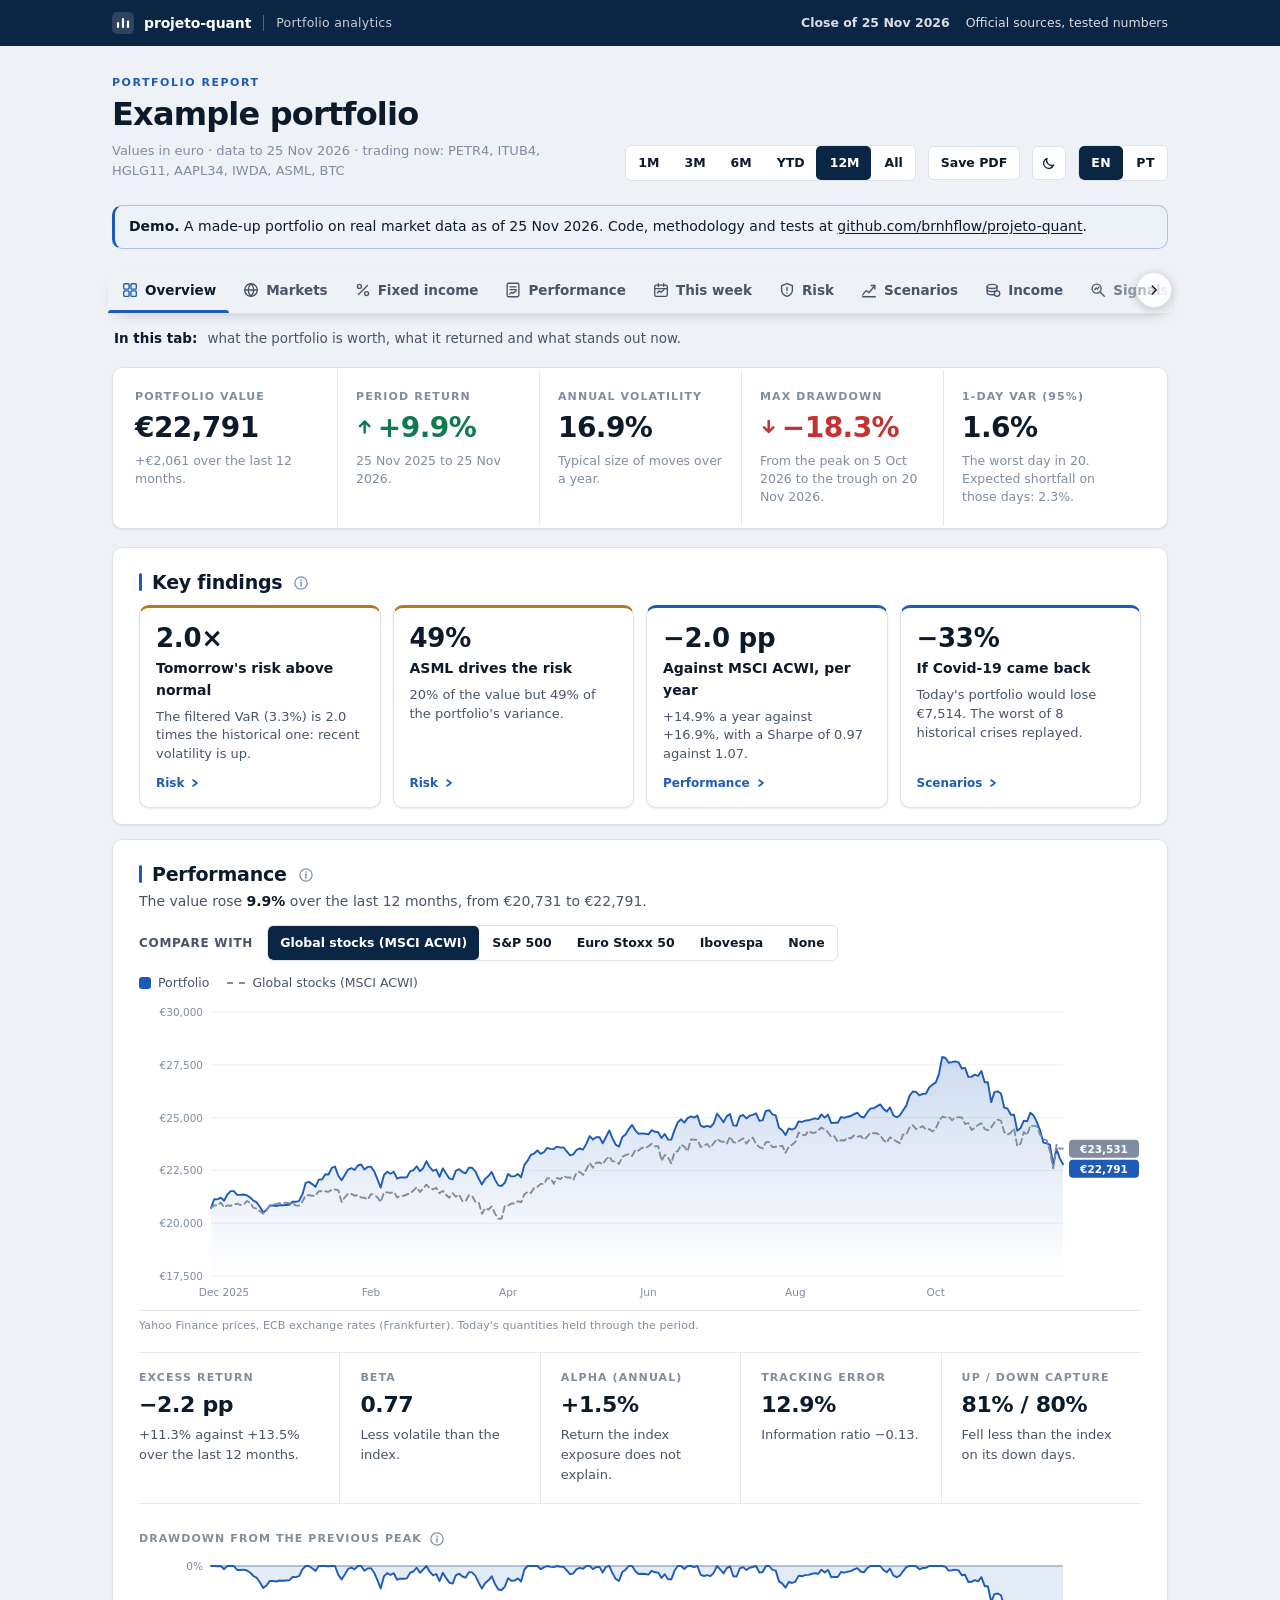
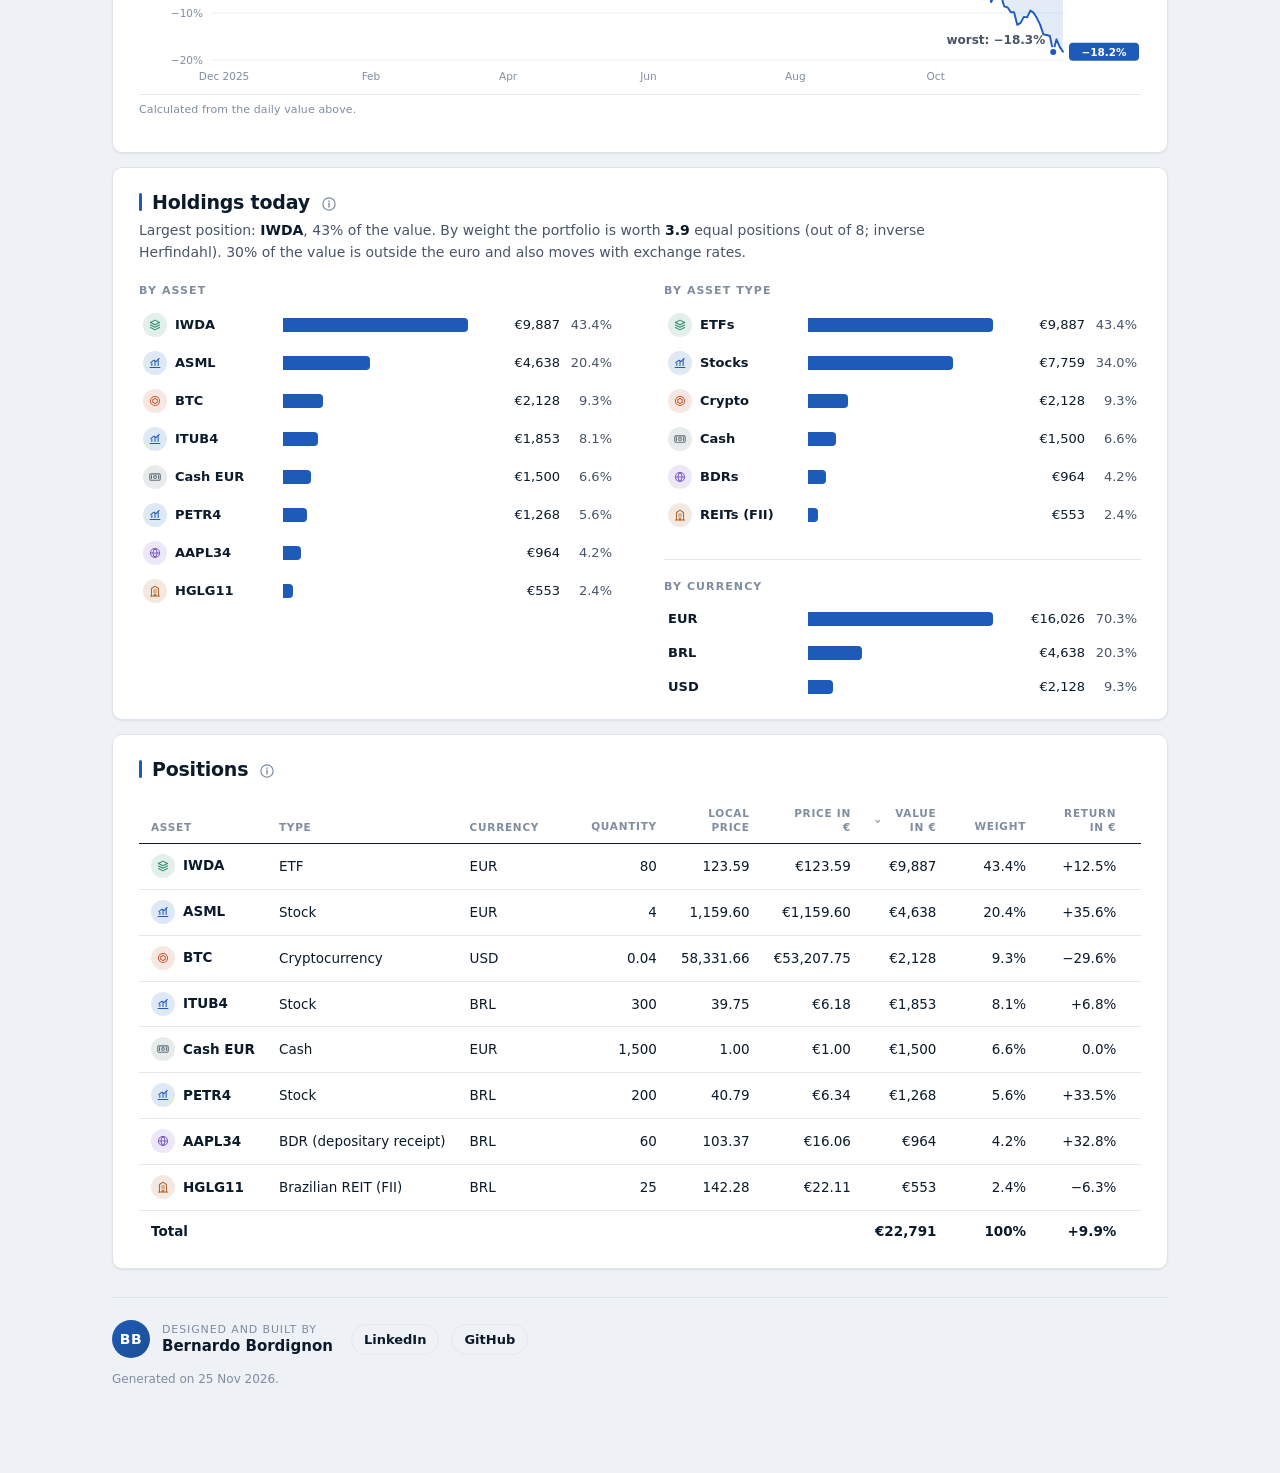
==== commit de6e1baa: "Place the sliding pill on controls that start on a hidden tab A control on a tab that was hidden whe" ====
--- a/docs/index.html
+++ b/docs/index.html
@@ -1935,7 +1935,7 @@
 <footer class="foot"><div class="credit" id="credit"></div><p id="foot"></p></footer>
 </div>
 <div class="tip" id="tip" role="tooltip" hidden></div>
-<script type="application/json" id="report-data">{"title": "", "base": "EUR", "synthetic": false, "generated": "2026-11-25", "asOf": "2026-11-25", "droppedDates": 0, "historyLimit": null, "dates": ["2023-11-27", "2023-11-28", "2023-11-29", "2023-11-30", "2023-12-01", "2023-12-04", "2023-12-05", "2023-12-06", "2023-12-07", "2023-12-08", "2023-12-11", "2023-12-12", "2023-12-13", "2023-12-14", "2023-12-15", "2023-12-18", "2023-12-19", "2023-12-20", "2023-12-21", "2023-12-22", "2023-12-25", "2023-12-26", "2023-12-27", "2023-12-28", "2023-12-29", "2024-01-01", "2024-01-02", "2024-01-03", "2024-01-04", "2024-01-05", "2024-01-08", "2024-01-09", "2024-01-10", "2024-01-11", "2024-01-12", "2024-01-15", "2024-01-16", "2024-01-17", "2024-01-18", "2024-01-19", "2024-01-22", "2024-01-23", "2024-01-24", "2024-01-25", "2024-01-26", "2024-01-29", "2024-01-30", "2024-01-31", "2024-02-01", "2024-02-02", "2024-02-05", "2024-02-06", "2024-02-07", "2024-02-08", "2024-02-09", "2024-02-12", "2024-02-13", "2024-02-14", "2024-02-15", "2024-02-16", "2024-02-19", "2024-02-20", "2024-02-21", "2024-02-22", "2024-02-23", "2024-02-26", "2024-02-27", "2024-02-28", "2024-02-29", "2024-03-01", "2024-03-04", "2024-03-05", "2024-03-06", "2024-03-07", "2024-03-08", "2024-03-11", "2024-03-12", "2024-03-13", "2024-03-14", "2024-03-15", "2024-03-18", "2024-03-19", "2024-03-20", "2024-03-21", "2024-03-22", "2024-03-25", "2024-03-26", "2024-03-27", "2024-03-28", "2024-03-29", "2024-04-01", "2024-04-02", "2024-04-03", "2024-04-04", "2024-04-05", "2024-04-08", "2024-04-09", "2024-04-10", "2024-04-11", "2024-04-12", "2024-04-15", "2024-04-16", "2024-04-17", "2024-04-18", "2024-04-19", "2024-04-22", "2024-04-23", "2024-04-24", "2024-04-25", "2024-04-26", "2024-04-29", "2024-04-30", "2024-05-01", "2024-05-02", "2024-05-03", "2024-05-06", "2024-05-07", "2024-05-08", "2024-05-09", "2024-05-10", "2024-05-13", "2024-05-14", "2024-05-15", "2024-05-16", "2024-05-17", "2024-05-20", "2024-05-21", "2024-05-22", "2024-05-23", "2024-05-24", "2024-05-27", "2024-05-28", "2024-05-29", "2024-05-30", "2024-05-31", "2024-06-03", "2024-06-04", "2024-06-05", "2024-06-06", "2024-06-07", "2024-06-10", "2024-06-11", "2024-06-12", "2024-06-13", "2024-06-14", "2024-06-17", "2024-06-18", "2024-06-19", "2024-06-20", "2024-06-21", "2024-06-24", "2024-06-25", "2024-06-26", "2024-06-27", "2024-06-28", "2024-07-01", "2024-07-02", "2024-07-03", "2024-07-04", "2024-07-05", "2024-07-08", "2024-07-09", "2024-07-10", "2024-07-11", "2024-07-12", "2024-07-15", "2024-07-16", "2024-07-17", "2024-07-18", "2024-07-19", "2024-07-22", "2024-07-23", "2024-07-24", "2024-07-25", "2024-07-26", "2024-07-29", "2024-07-30", "2024-07-31", "2024-08-01", "2024-08-02", "2024-08-05", "2024-08-06", "2024-08-07", "2024-08-08", "2024-08-09", "2024-08-12", "2024-08-13", "2024-08-14", "2024-08-15", "2024-08-16", "2024-08-19", "2024-08-20", "2024-08-21", "2024-08-22", "2024-08-23", "2024-08-26", "2024-08-27", "2024-08-28", "2024-08-29", "2024-08-30", "2024-09-02", "2024-09-03", "2024-09-04", "2024-09-05", "2024-09-06", "2024-09-09", "2024-09-10", "2024-09-11", "2024-09-12", "2024-09-13", "2024-09-16", "2024-09-17", "2024-09-18", "2024-09-19", "2024-09-20", "2024-09-23", "2024-09-24", "2024-09-25", "2024-09-26", "2024-09-27", "2024-09-30", "2024-10-01", "2024-10-02", "2024-10-03", "2024-10-04", "2024-10-07", "2024-10-08", "2024-10-09", "2024-10-10", "2024-10-11", "2024-10-14", "2024-10-15", "2024-10-16", "2024-10-17", "2024-10-18", "2024-10-21", "2024-10-22", "2024-10-23", "2024-10-24", "2024-10-25", "2024-10-28", "2024-10-29", "2024-10-30", "2024-10-31", "2024-11-01", "2024-11-04", "2024-11-05", "2024-11-06", "2024-11-07", "2024-11-08", "2024-11-11", "2024-11-12", "2024-11-13", "2024-11-14", "2024-11-15", "2024-11-18", "2024-11-19", "2024-11-20", "2024-11-21", "2024-11-22", "2024-11-25", "2024-11-26", "2024-11-27", "2024-11-28", "2024-11-29", "2024-12-02", "2024-12-03", "2024-12-04", "2024-12-05", "2024-12-06", "2024-12-09", "2024-12-10", "2024-12-11", "2024-12-12", "2024-12-13", "2024-12-16", "2024-12-17", "2024-12-18", "2024-12-19", "2024-12-20", "2024-12-23", "2024-12-24", "2024-12-25", "2024-12-26", "2024-12-27", "2024-12-30", "2024-12-31", "2025-01-01", "2025-01-02", "2025-01-03", "2025-01-06", "2025-01-07", "2025-01-08", "2025-01-09", "2025-01-10", "2025-01-13", "2025-01-14", "2025-01-15", "2025-01-16", "2025-01-17", "2025-01-20", "2025-01-21", "2025-01-22", "2025-01-23", "2025-01-24", "2025-01-27", "2025-01-28", "2025-01-29", "2025-01-30", "2025-01-31", "2025-02-03", "2025-02-04", "2025-02-05", "2025-02-06", "2025-02-07", "2025-02-10", "2025-02-11", "2025-02-12", "2025-02-13", "2025-02-14", "2025-02-17", "2025-02-18", "2025-02-19", "2025-02-20", "2025-02-21", "2025-02-24", "2025-02-25", "2025-02-26", "2025-02-27", "2025-02-28", "2025-03-03", "2025-03-04", "2025-03-05", "2025-03-06", "2025-03-07", "2025-03-10", "2025-03-11", "2025-03-12", "2025-03-13", "2025-03-14", "2025-03-17", "2025-03-18", "2025-03-19", "2025-03-20", "2025-03-21", "2025-03-24", "2025-03-25", "2025-03-26", "2025-03-27", "2025-03-28", "2025-03-31", "2025-04-01", "2025-04-02", "2025-04-03", "2025-04-04", "2025-04-07", "2025-04-08", "2025-04-09", "2025-04-10", "2025-04-11", "2025-04-14", "2025-04-15", "2025-04-16", "2025-04-17", "2025-04-18", "2025-04-21", "2025-04-22", "2025-04-23", "2025-04-24", "2025-04-25", "2025-04-28", "2025-04-29", "2025-04-30", "2025-05-01", "2025-05-02", "2025-05-05", "2025-05-06", "2025-05-07", "2025-05-08", "2025-05-09", "2025-05-12", "2025-05-13", "2025-05-14", "2025-05-15", "2025-05-16", "2025-05-19", "2025-05-20", "2025-05-21", "2025-05-22", "2025-05-23", "2025-05-26", "2025-05-27", "2025-05-28", "2025-05-29", "2025-05-30", "2025-06-02", "2025-06-03", "2025-06-04", "2025-06-05", "2025-06-06", "2025-06-09", "2025-06-10", "2025-06-11", "2025-06-12", "2025-06-13", "2025-06-16", "2025-06-17", "2025-06-18", "2025-06-19", "2025-06-20", "2025-06-23", "2025-06-24", "2025-06-25", "2025-06-26", "2025-06-27", "2025-06-30", "2025-07-01", "2025-07-02", "2025-07-03", "2025-07-04", "2025-07-07", "2025-07-08", "2025-07-09", "2025-07-10", "2025-07-11", "2025-07-14", "2025-07-15", "2025-07-16", "2025-07-17", "2025-07-18", "2025-07-21", "2025-07-22", "2025-07-23", "2025-07-24", "2025-07-25", "2025-07-28", "2025-07-29", "2025-07-30", "2025-07-31", "2025-08-01", "2025-08-04", "2025-08-05", "2025-08-06", "2025-08-07", "2025-08-08", "2025-08-11", "2025-08-12", "2025-08-13", "2025-08-14", "2025-08-15", "2025-08-18", "2025-08-19", "2025-08-20", "2025-08-21", "2025-08-22", "2025-08-25", "2025-08-26", "2025-08-27", "2025-08-28", "2025-08-29", "2025-09-01", "2025-09-02", "2025-09-03", "2025-09-04", "2025-09-05", "2025-09-08", "2025-09-09", "2025-09-10", "2025-09-11", "2025-09-12", "2025-09-15", "2025-09-16", "2025-09-17", "2025-09-18", "2025-09-19", "2025-09-22", "2025-09-23", "2025-09-24", "2025-09-25", "2025-09-26", "2025-09-29", "2025-09-30", "2025-10-01", "2025-10-02", "2025-10-03", "2025-10-06", "2025-10-07", "2025-10-08", "2025-10-09", "2025-10-10", "2025-10-13", "2025-10-14", "2025-10-15", "2025-10-16", "2025-10-17", "2025-10-20", "2025-10-21", "2025-10-22", "2025-10-23", "2025-10-24", "2025-10-27", "2025-10-28", "2025-10-29", "2025-10-30", "2025-10-31", "2025-11-03", "2025-11-04", "2025-11-05", "2025-11-06", "2025-11-07", "2025-11-10", "2025-11-11", "2025-11-12", "2025-11-13", "2025-11-14", "2025-11-17", "2025-11-18", "2025-11-19", "2025-11-20", "2025-11-21", "2025-11-24", "2025-11-25", "2025-11-26", "2025-11-27", "2025-11-28", "2025-12-01", "2025-12-02", "2025-12-03", "2025-12-04", "2025-12-05", "2025-12-08", "2025-12-09", "2025-12-10", "2025-12-11", "2025-12-12", "2025-12-15", "2025-12-16", "2025-12-17", "2025-12-18", "2025-12-19", "2025-12-22", "2025-12-23", "2025-12-24", "2025-12-25", "2025-12-26", "2025-12-29", "2025-12-30", "2025-12-31", "2026-01-01", "2026-01-02", "2026-01-05", "2026-01-06", "2026-01-07", "2026-01-08", "2026-01-09", "2026-01-12", "2026-01-13", "2026-01-14", "2026-01-15", "2026-01-16", "2026-01-19", "2026-01-20", "2026-01-21", "2026-01-22", "2026-01-23", "2026-01-26", "2026-01-27", "2026-01-28", "2026-01-29", "2026-01-30", "2026-02-02", "2026-02-03", "2026-02-04", "2026-02-05", "2026-02-06", "2026-02-09", "2026-02-10", "2026-02-11", "2026-02-12", "2026-02-13", "2026-02-16", "2026-02-17", "2026-02-18", "2026-02-19", "2026-02-20", "2026-02-23", "2026-02-24", "2026-02-25", "2026-02-26", "2026-02-27", "2026-03-02", "2026-03-03", "2026-03-04", "2026-03-05", "2026-03-06", "2026-03-09", "2026-03-10", "2026-03-11", "2026-03-12", "2026-03-13", "2026-03-16", "2026-03-17", "2026-03-18", "2026-03-19", "2026-03-20", "2026-03-23", "2026-03-24", "2026-03-25", "2026-03-26", "2026-03-27", "2026-03-30", "2026-03-31", "2026-04-01", "2026-04-02", "2026-04-03", "2026-04-06", "2026-04-07", "2026-04-08", "2026-04-09", "2026-04-10", "2026-04-13", "2026-04-14", "2026-04-15", "2026-04-16", "2026-04-17", "2026-04-20", "2026-04-21", "2026-04-22", "2026-04-23", "2026-04-24", "2026-04-27", "2026-04-28", "2026-04-29", "2026-04-30", "2026-05-01", "2026-05-04", "2026-05-05", "2026-05-06", "2026-05-07", "2026-05-08", "2026-05-11", "2026-05-12", "2026-05-13", "2026-05-14", "2026-05-15", "2026-05-18", "2026-05-19", "2026-05-20", "2026-05-21", "2026-05-22", "2026-05-25", "2026-05-26", "2026-05-27", "2026-05-28", "2026-05-29", "2026-06-01", "2026-06-02", "2026-06-03", "2026-06-04", "2026-06-05", "2026-06-08", "2026-06-09", "2026-06-10", "2026-06-11", "2026-06-12", "2026-06-15", "2026-06-16", "2026-06-17", "2026-06-18", "2026-06-19", "2026-06-22", "2026-06-23", "2026-06-24", "2026-06-25", "2026-06-26", "2026-06-29", "2026-06-30", "2026-07-01", "2026-07-02", "2026-07-03", "2026-07-06", "2026-07-07", "2026-07-08", "2026-07-09", "2026-07-10", "2026-07-13", "2026-07-14", "2026-07-15", "2026-07-16", "2026-07-17", "2026-07-20", "2026-07-21", "2026-07-22", "2026-07-23", "2026-07-24", "2026-07-27", "2026-07-28", "2026-07-29", "2026-07-30", "2026-07-31", "2026-08-03", "2026-08-04", "2026-08-05", "2026-08-06", "2026-08-07", "2026-08-10", "2026-08-11", "2026-08-12", "2026-08-13", "2026-08-14", "2026-08-17", "2026-08-18", "2026-08-19", "2026-08-20", "2026-08-21", "2026-08-24", "2026-08-25", "2026-08-26", "2026-08-27", "2026-08-28", "2026-08-31", "2026-09-01", "2026-09-02", "2026-09-03", "2026-09-04", "2026-09-07", "2026-09-08", "2026-09-09", "2026-09-10", "2026-09-11", "2026-09-14", "2026-09-15", "2026-09-16", "2026-09-17", "2026-09-18", "2026-09-21", "2026-09-22", "2026-09-23", "2026-09-24", "2026-09-25", "2026-09-28", "2026-09-29", "2026-09-30", "2026-10-01", "2026-10-02", "2026-10-05", "2026-10-06", "2026-10-07", "2026-10-08", "2026-10-09", "2026-10-12", "2026-10-13", "2026-10-14", "2026-10-15", "2026-10-16", "2026-10-19", "2026-10-20", "2026-10-21", "2026-10-22", "2026-10-23", "2026-10-26", "2026-10-27", "2026-10-28", "2026-10-29", "2026-10-30", "2026-11-02", "2026-11-03", "2026-11-04", "2026-11-05", "2026-11-06", "2026-11-09", "2026-11-10", "2026-11-11", "2026-11-12", "2026-11-13", "2026-11-16", "2026-11-17", "2026-11-18", "2026-11-19", "2026-11-20", "2026-11-23", "2026-11-24", "2026-11-25"], "value": [14816.95, 14809.71, 14836.49, 14873.52, 15060.0, 15155.64, 15309.11, 15325.11, 15349.61, 15466.31, 15387.58, 15383.62, 15523.46, 15607.22, 15589.26, 15583.26, 15617.0, 15700.71, 15641.01, 15701.94, 15687.98, 15674.34, 15708.89, 15682.96, 15649.19, 15724.05, 15719.28, 15532.04, 15558.49, 15574.87, 15718.93, 15742.66, 15737.05, 15686.97, 15636.35, 15640.78, 15684.16, 15578.99, 15667.08, 15757.37, 15810.76, 15834.84, 16148.77, 16342.66, 16418.77, 16562.94, 16488.8, 16446.16, 16527.28, 16647.16, 16717.5, 16865.75, 17004.56, 17027.49, 17182.77, 17368.07, 17176.78, 17296.88, 17381.23, 17463.54, 17406.4, 17272.87, 17253.22, 17481.18, 17414.63, 17547.11, 17692.45, 17844.88, 17739.73, 17962.09, 18215.33, 17929.66, 18112.79, 18282.58, 18134.66, 18039.5, 18147.23, 18133.77, 18109.1, 17887.13, 17956.47, 17739.78, 18038.6, 18187.84, 18073.09, 18314.87, 18293.37, 18287.68, 18394.36, 18362.83, 18316.2, 18123.46, 18146.6, 18182.59, 18137.83, 18342.37, 18179.0, 18325.23, 18333.32, 18256.57, 18082.45, 17930.69, 17530.84, 17578.44, 17436.57, 17604.59, 17762.84, 17704.15, 17629.65, 17855.53, 17872.2, 17632.58, 17543.65, 17461.31, 17779.42, 17906.12, 18000.71, 17948.35, 17990.88, 17985.58, 18016.86, 17910.83, 18080.32, 18074.56, 18087.64, 18339.0, 18235.66, 18184.9, 18186.4, 18191.14, 18242.01, 18216.36, 18133.35, 18114.6, 18008.34, 18130.51, 18126.54, 18512.67, 18574.9, 18547.81, 18629.49, 18566.11, 18703.42, 18518.08, 18516.2, 18613.74, 18656.49, 18587.09, 18730.09, 18571.67, 18393.65, 18487.93, 18430.26, 18515.92, 18519.86, 18482.38, 18512.78, 18500.46, 18463.15, 18487.32, 18552.09, 18573.07, 18723.32, 18620.07, 18704.04, 18918.81, 18911.97, 18365.02, 18137.54, 18171.44, 18258.15, 18329.94, 18047.28, 17840.69, 18051.64, 17967.2, 17949.74, 18193.7, 18021.96, 17085.13, 16578.07, 16970.14, 17137.74, 17376.31, 17426.93, 17431.13, 17598.88, 17627.59, 17878.57, 17945.88, 17958.22, 17937.78, 18020.42, 17919.52, 17960.55, 17920.31, 17790.38, 17827.44, 17996.1, 17892.06, 17950.5, 17678.27, 17404.03, 17214.24, 16883.87, 17085.33, 17125.3, 17144.03, 17379.01, 17553.7, 17381.7, 17544.7, 17506.71, 17840.34, 17657.12, 17636.03, 17739.19, 17752.49, 17992.46, 18012.9, 17847.47, 17771.65, 17910.22, 17847.18, 17940.12, 18002.62, 17968.59, 18003.53, 17991.03, 18131.47, 18403.99, 17979.8, 17825.19, 17874.37, 18064.38, 17908.73, 17980.48, 17877.52, 17956.35, 17940.11, 18032.91, 18149.62, 17936.23, 17637.86, 17660.47, 17469.13, 17639.66, 18149.15, 18296.76, 18317.51, 18920.71, 18926.08, 19049.35, 19134.48, 19004.32, 19020.92, 19045.8, 19114.05, 19425.65, 19709.75, 19440.31, 19393.58, 19379.89, 19330.69, 19416.8, 19514.83, 19561.92, 19732.09, 19647.7, 19730.81, 19638.18, 19633.5, 19921.71, 19927.4, 19856.77, 20054.61, 20047.62, 19830.84, 19482.75, 19627.57, 19449.19, 19667.37, 19691.35, 19576.73, 19428.1, 19259.46, 19378.93, 19417.07, 19660.6, 19691.81, 20117.17, 19875.76, 19761.82, 19707.37, 19687.78, 19668.94, 19696.08, 20034.34, 20162.24, 20365.01, 20264.52, 20323.71, 20320.4, 20250.02, 20157.13, 19739.31, 19900.04, 20210.55, 20369.08, 20476.47, 20338.3, 20189.23, 20059.44, 20227.78, 20141.8, 20335.14, 20282.89, 20241.28, 20314.5, 20339.79, 20333.31, 20316.15, 20382.26, 20341.37, 20250.34, 19975.66, 19620.26, 19636.01, 19535.71, 19337.0, 19405.9, 18990.32, 18916.5, 18914.71, 18614.07, 18117.83, 17981.83, 18151.48, 18042.56, 18365.88, 18501.45, 18452.08, 18731.3, 18701.32, 18625.75, 18936.7, 18988.04, 18876.84, 18796.59, 18405.98, 18178.73, 18489.19, 18398.85, 17668.48, 17148.55, 16630.53, 16818.14, 16606.01, 16870.97, 16846.12, 17150.12, 17276.74, 17028.84, 16964.53, 16948.86, 17056.89, 17210.72, 17636.59, 17803.84, 17882.54, 17886.61, 17930.43, 17976.33, 18056.7, 18347.43, 18203.1, 18211.29, 18183.84, 18666.97, 18800.68, 19316.16, 19518.07, 19454.03, 19507.07, 19472.01, 19450.85, 19531.3, 19469.12, 19434.76, 19104.01, 19308.75, 19430.06, 19395.04, 19280.5, 19143.03, 19066.92, 19197.78, 19178.56, 19043.43, 19265.72, 19497.72, 19531.75, 19508.86, 19249.16, 19216.73, 19293.69, 19234.31, 19273.98, 19168.52, 19115.0, 19213.29, 19359.85, 19357.43, 19197.1, 19320.36, 19311.76, 19212.43, 19388.46, 19551.31, 19388.2, 19453.66, 19500.41, 19598.22, 19711.72, 19732.29, 19821.14, 19860.23, 19526.14, 19811.86, 19614.55, 19552.46, 19479.97, 19535.67, 19571.6, 19556.02, 19716.83, 19805.28, 19879.38, 19830.75, 19384.99, 19535.57, 19501.51, 19546.57, 19768.49, 19787.79, 19962.09, 20092.73, 20191.47, 20065.88, 19974.58, 19980.47, 19798.03, 19772.37, 19731.53, 20080.98, 19805.99, 19894.93, 20033.54, 20046.63, 19786.24, 19824.3, 19713.34, 19824.68, 19953.66, 19935.5, 20091.37, 20064.0, 20194.01, 20353.94, 20361.57, 20557.54, 20543.41, 20561.23, 20924.49, 20926.67, 20895.08, 20931.59, 20990.24, 20841.37, 20884.9, 21099.72, 21089.22, 21345.33, 21548.47, 21651.02, 21841.46, 21623.37, 21678.33, 21621.88, 21001.17, 21204.65, 21090.05, 21148.74, 21036.45, 20894.54, 21359.67, 21308.99, 21186.02, 21371.39, 21481.47, 21728.68, 21710.9, 21738.21, 21786.78, 21746.9, 21755.22, 21525.92, 21584.78, 21348.0, 21209.03, 21577.46, 21601.65, 21566.08, 21312.76, 21063.8, 20966.38, 20808.73, 20858.15, 20801.42, 20418.08, 20723.89, 20730.59, 21135.41, 21126.22, 21210.25, 21066.84, 21348.35, 21522.23, 21520.28, 21338.34, 21339.6, 21358.12, 21314.36, 21215.78, 21064.13, 20982.57, 20765.44, 20513.59, 20629.7, 20837.9, 20837.51, 20814.58, 20858.14, 20845.34, 20860.17, 20866.39, 21019.51, 21014.63, 21056.27, 21364.77, 21912.7, 21953.63, 21850.51, 21722.66, 22064.26, 22069.09, 22314.89, 22303.98, 22624.49, 22681.04, 22250.71, 22035.84, 22277.12, 22539.18, 22602.93, 22519.49, 22732.51, 22779.01, 22543.99, 22663.6, 22668.28, 22453.85, 22080.38, 21686.73, 22280.71, 22433.68, 22344.09, 22431.6, 22113.22, 22168.26, 22162.83, 22176.22, 22453.7, 22510.39, 22696.25, 22455.8, 22610.52, 22933.32, 22653.98, 22475.45, 22543.05, 22194.07, 22599.61, 22352.73, 22121.6, 22075.88, 22480.03, 22558.15, 22422.08, 22362.15, 22625.59, 22623.27, 22456.74, 22117.51, 21831.2, 22109.06, 22235.6, 22428.47, 22062.34, 21788.58, 21763.59, 21913.21, 22336.13, 22217.55, 22219.03, 22329.43, 22175.47, 22760.76, 22961.49, 23240.08, 23300.68, 23440.18, 23280.36, 23370.06, 23566.57, 23519.96, 23510.66, 23626.66, 23579.83, 23584.53, 23403.38, 23210.05, 23255.78, 23473.2, 23537.28, 23487.19, 23771.01, 24125.2, 23964.63, 24067.42, 24076.94, 23784.97, 24083.23, 24395.27, 24015.89, 23716.99, 23625.42, 24080.5, 24203.05, 24457.48, 24655.96, 24383.6, 24236.96, 24249.6, 24237.19, 24205.29, 24405.12, 24327.82, 24309.32, 24032.69, 24222.23, 23963.51, 23957.35, 24405.85, 24775.41, 24920.64, 24761.05, 24977.12, 25059.05, 25002.33, 25092.64, 24618.57, 24556.72, 24606.95, 24554.33, 24722.26, 25182.47, 25005.96, 24778.53, 25071.13, 25167.61, 24628.7, 24618.11, 25060.78, 25125.83, 24963.15, 25089.82, 25126.58, 25202.05, 24845.96, 24882.11, 25317.72, 25350.81, 25147.8, 25103.53, 24521.48, 24399.44, 24178.35, 24491.83, 24432.81, 24507.25, 24821.55, 24793.01, 24858.81, 24871.02, 24921.74, 24963.66, 24928.55, 25151.8, 25001.92, 25142.25, 24746.47, 24761.6, 24757.3, 25028.91, 24992.45, 25043.42, 25076.52, 25167.06, 25235.27, 25054.0, 25006.89, 25231.7, 25430.45, 25441.93, 25531.05, 25626.71, 25410.55, 25285.68, 25482.74, 25113.84, 25013.15, 25099.34, 25336.6, 25566.72, 26042.39, 26234.42, 26216.24, 26052.02, 26121.26, 26128.18, 26424.04, 26560.16, 26651.8, 27074.58, 27875.63, 27820.97, 27600.36, 27627.59, 27664.5, 27617.26, 27327.14, 27351.79, 26925.28, 26941.43, 27034.1, 26968.13, 27212.43, 26674.85, 26672.62, 25731.85, 26207.91, 26246.23, 26139.94, 25478.08, 25424.11, 25132.14, 25140.64, 24380.35, 24501.26, 24858.73, 24826.32, 25230.44, 25106.18, 24784.33, 24397.13, 23817.66, 23783.73, 23721.12, 22770.79, 23526.9, 23080.09, 22767.38], "positions": [{"asset": "IWDA", "currency": "EUR", "quantity": 80.0, "priceLocal": 123.5, "priceBase": 123.5, "value": 9880.0, "weight": 0.433954, "kind": "security", "symbol": "IWDA.AS", "srcKind": "ETF", "detail": "iShares Core MSCI World UCITS E"}, {"asset": "ASML", "currency": "EUR", "quantity": 4.0, "priceLocal": 1155.6, "priceBase": 1155.6, "value": 4622.4, "weight": 0.203027, "kind": "security", "symbol": "ASML.AS", "srcKind": "EQUITY", "detail": "ASML HOLDING"}, {"asset": "BTC", "currency": "USD", "quantity": 0.04, "priceLocal": 58367.8984, "priceBase": 53240.8086, "value": 2129.63, "weight": 0.093539, "kind": "crypto", "symbol": "BTC-USD", "srcKind": "CRYPTOCURRENCY", "detail": "Bitcoin USD"}, {"asset": "ITUB4", "currency": "BRL", "quantity": 300.0, "priceLocal": 39.67, "priceBase": 6.1648, "value": 1849.45, "weight": 0.081232, "kind": "security", "symbol": "ITUB4.SA", "srcKind": "EQUITY", "detail": "ITAUUNIBANCOPN N1"}, {"asset": "Cash EUR", "currency": "EUR", "quantity": 1500.0, "priceLocal": 1.0, "priceBase": 1.0, "value": 1500.0, "weight": 0.065884, "kind": "cash", "symbol": "EUR", "srcKind": "", "detail": ""}, {"asset": "PETR4", "currency": "BRL", "quantity": 200.0, "priceLocal": 40.87, "priceBase": 6.3513, "value": 1270.26, "weight": 0.055793, "kind": "security", "symbol": "PETR4.SA", "srcKind": "EQUITY", "detail": "PETROBRAS PN N2"}, {"asset": "AAPL34", "currency": "BRL", "quantity": 60.0, "priceLocal": 103.55, "priceBase": 16.0919, "value": 965.52, "weight": 0.042408, "kind": "security", "symbol": "AAPL34.SA", "srcKind": "EQUITY", "detail": "APPLE DRN"}, {"asset": "HGLG11", "currency": "BRL", "quantity": 25.0, "priceLocal": 141.6, "priceBase": 22.005, "value": 550.13, "weight": 0.024163, "kind": "security", "symbol": "HGLG11.SA", "srcKind": "EQUITY", "detail": "FII HGLG PAXCI"}], "covariance": {"assets": ["IWDA", "ASML", "BTC", "ITUB4", "Cash EUR", "PETR4", "AAPL34", "HGLG11"], "days": 252, "shrinkage": 0.2089, "matrix": [[0.0323650614, 0.0274930592, 0.0125456502, 0.0072755014, 0.0, -0.005738344, 0.0060638119, 0.0016906432], [0.0274930592, 0.1897967392, 0.0248915977, 0.0182328124, 0.0, -0.0140006371, -0.0058248308, -0.0007349881], [0.0125456502, 0.0248915977, 0.159613481, 0.0204732434, 0.0, 0.0042400381, 0.0039414312, 0.0085174962], [0.0072755014, 0.0182328124, 0.0204732434, 0.1373432705, 0.0, 0.0547937469, 0.0125576528, 0.0445724065], [0.0, 0.0, 0.0, 0.0, 0.0211619191, 0.0, 0.0, 0.0], [-0.005738344, -0.0140006371, 0.0042400381, 0.0547937469, 0.0, 0.1319717552, 0.0013737268, 0.0337538608], [0.0060638119, -0.0058248308, 0.0039414312, 0.0125576528, 0.0, 0.0013737268, 0.0855468837, 0.0110353426], [0.0016906432, -0.0007349881, 0.0085174962, 0.0445724065, 0.0, 0.0337538608, 0.0110353426, 0.0527549909]]}, "stability": {"assets": ["IWDA", "ASML", "BTC", "ITUB4", "PETR4", "AAPL34", "HGLG11"], "samples": 300, "point": [0.4098, 0.0482, 0.0628, 0.0, 0.1073, 0.1571, 0.2147], "lo": [0.3811, 0.0, 0.0, 0.0, 0.0579, 0.0421, 0.1421], "median": [0.4415, 0.0351, 0.0581, 0.0, 0.0966, 0.1474, 0.2104], "hi": [0.4963, 0.0783, 0.1082, 0.0169, 0.1333, 0.1883, 0.4052], "change": 0.1092}, "currencies": [{"code": "EUR", "value": 16002.4, "weight": 0.702865}, {"code": "BRL", "value": 4635.35, "weight": 0.203596}, {"code": "USD", "value": 2129.63, "weight": 0.093539}], "validation": {"days": 782, "start": "2023-11-27", "end": "2026-11-25", "backtest": {"level": 0.95, "window": 250, "days": 532, "breaches": 33, "expected": 26.6, "kupiecP": 0.219, "independenceP": 0.1916, "conditionalP": 0.2003, "zone": "green", "dates": ["2024-11-12", "2024-11-13", "2024-11-14", "2024-11-15", "2024-11-18", "2024-11-19", "2024-11-20", "2024-11-21", "2024-11-22", "2024-11-25", "2024-11-26", "2024-11-27", "2024-11-28", "2024-11-29", "2024-12-02", "2024-12-03", "2024-12-04", "2024-12-05", "2024-12-06", "2024-12-09", "2024-12-10", "2024-12-11", "2024-12-12", "2024-12-13", "2024-12-16", "2024-12-17", "2024-12-18", "2024-12-19", "2024-12-20", "2024-12-23", "2024-12-24", "2024-12-25", "2024-12-26", "2024-12-27", "2024-12-30", "2024-12-31", "2025-01-01", "2025-01-02", "2025-01-03", "2025-01-06", "2025-01-07", "2025-01-08", "2025-01-09", "2025-01-10", "2025-01-13", "2025-01-14", "2025-01-15", "2025-01-16", "2025-01-17", "2025-01-20", "2025-01-21", "2025-01-22", "2025-01-23", "2025-01-24", "2025-01-27", "2025-01-28", "2025-01-29", "2025-01-30", "2025-01-31", "2025-02-03", "2025-02-04", "2025-02-05", "2025-02-06", "2025-02-07", "2025-02-10", "2025-02-11", "2025-02-12", "2025-02-13", "2025-02-14", "2025-02-17", "2025-02-18", "2025-02-19", "2025-02-20", "2025-02-21", "2025-02-24", "2025-02-25", "2025-02-26", "2025-02-27", "2025-02-28", "2025-03-03", "2025-03-04", "2025-03-05", "2025-03-06", "2025-03-07", "2025-03-10", "2025-03-11", "2025-03-12", "2025-03-13", "2025-03-14", "2025-03-17", "2025-03-18", "2025-03-19", "2025-03-20", "2025-03-21", "2025-03-24", "2025-03-25", "2025-03-26", "2025-03-27", "2025-03-28", "2025-03-31", "2025-04-01", "2025-04-02", "2025-04-03", "2025-04-04", "2025-04-07", "2025-04-08", "2025-04-09", "2025-04-10", "2025-04-11", "2025-04-14", "2025-04-15", "2025-04-16", "2025-04-17", "2025-04-18", "2025-04-21", "2025-04-22", "2025-04-23", "2025-04-24", "2025-04-25", "2025-04-28", "2025-04-29", "2025-04-30", "2025-05-01", "2025-05-02", "2025-05-05", "2025-05-06", "2025-05-07", "2025-05-08", "2025-05-09", "2025-05-12", "2025-05-13", "2025-05-14", "2025-05-15", "2025-05-16", "2025-05-19", "2025-05-20", "2025-05-21", "2025-05-22", "2025-05-23", "2025-05-26", "2025-05-27", "2025-05-28", "2025-05-29", "2025-05-30", "2025-06-02", "2025-06-03", "2025-06-04", "2025-06-05", "2025-06-06", "2025-06-09", "2025-06-10", "2025-06-11", "2025-06-12", "2025-06-13", "2025-06-16", "2025-06-17", "2025-06-18", "2025-06-19", "2025-06-20", "2025-06-23", "2025-06-24", "2025-06-25", "2025-06-26", "2025-06-27", "2025-06-30", "2025-07-01", "2025-07-02", "2025-07-03", "2025-07-04", "2025-07-07", "2025-07-08", "2025-07-09", "2025-07-10", "2025-07-11", "2025-07-14", "2025-07-15", "2025-07-16", "2025-07-17", "2025-07-18", "2025-07-21", "2025-07-22", "2025-07-23", "2025-07-24", "2025-07-25", "2025-07-28", "2025-07-29", "2025-07-30", "2025-07-31", "2025-08-01", "2025-08-04", "2025-08-05", "2025-08-06", "2025-08-07", "2025-08-08", "2025-08-11", "2025-08-12", "2025-08-13", "2025-08-14", "2025-08-15", "2025-08-18", "2025-08-19", "2025-08-20", "2025-08-21", "2025-08-22", "2025-08-25", "2025-08-26", "2025-08-27", "2025-08-28", "2025-08-29", "2025-09-01", "2025-09-02", "2025-09-03", "2025-09-04", "2025-09-05", "2025-09-08", "2025-09-09", "2025-09-10", "2025-09-11", "2025-09-12", "2025-09-15", "2025-09-16", "2025-09-17", "2025-09-18", "2025-09-19", "2025-09-22", "2025-09-23", "2025-09-24", "2025-09-25", "2025-09-26", "2025-09-29", "2025-09-30", "2025-10-01", "2025-10-02", "2025-10-03", "2025-10-06", "2025-10-07", "2025-10-08", "2025-10-09", "2025-10-10", "2025-10-13", "2025-10-14", "2025-10-15", "2025-10-16", "2025-10-17", "2025-10-20", "2025-10-21", "2025-10-22", "2025-10-23", "2025-10-24", "2025-10-27", "2025-10-28", "2025-10-29", "2025-10-30", "2025-10-31", "2025-11-03", "2025-11-04", "2025-11-05", "2025-11-06", "2025-11-07", "2025-11-10", "2025-11-11", "2025-11-12", "2025-11-13", "2025-11-14", "2025-11-17", "2025-11-18", "2025-11-19", "2025-11-20", "2025-11-21", "2025-11-24", "2025-11-25", "2025-11-26", "2025-11-27", "2025-11-28", "2025-12-01", "2025-12-02", "2025-12-03", "2025-12-04", "2025-12-05", "2025-12-08", "2025-12-09", "2025-12-10", "2025-12-11", "2025-12-12", "2025-12-15", "2025-12-16", "2025-12-17", "2025-12-18", "2025-12-19", "2025-12-22", "2025-12-23", "2025-12-24", "2025-12-25", "2025-12-26", "2025-12-29", "2025-12-30", "2025-12-31", "2026-01-01", "2026-01-02", "2026-01-05", "2026-01-06", "2026-01-07", "2026-01-08", "2026-01-09", "2026-01-12", "2026-01-13", "2026-01-14", "2026-01-15", "2026-01-16", "2026-01-19", "2026-01-20", "2026-01-21", "2026-01-22", "2026-01-23", "2026-01-26", "2026-01-27", "2026-01-28", "2026-01-29", "2026-01-30", "2026-02-02", "2026-02-03", "2026-02-04", "2026-02-05", "2026-02-06", "2026-02-09", "2026-02-10", "2026-02-11", "2026-02-12", "2026-02-13", "2026-02-16", "2026-02-17", "2026-02-18", "2026-02-19", "2026-02-20", "2026-02-23", "2026-02-24", "2026-02-25", "2026-02-26", "2026-02-27", "2026-03-02", "2026-03-03", "2026-03-04", "2026-03-05", "2026-03-06", "2026-03-09", "2026-03-10", "2026-03-11", "2026-03-12", "2026-03-13", "2026-03-16", "2026-03-17", "2026-03-18", "2026-03-19", "2026-03-20", "2026-03-23", "2026-03-24", "2026-03-25", "2026-03-26", "2026-03-27", "2026-03-30", "2026-03-31", "2026-04-01", "2026-04-02", "2026-04-03", "2026-04-06", "2026-04-07", "2026-04-08", "2026-04-09", "2026-04-10", "2026-04-13", "2026-04-14", "2026-04-15", "2026-04-16", "2026-04-17", "2026-04-20", "2026-04-21", "2026-04-22", "2026-04-23", "2026-04-24", "2026-04-27", "2026-04-28", "2026-04-29", "2026-04-30", "2026-05-01", "2026-05-04", "2026-05-05", "2026-05-06", "2026-05-07", "2026-05-08", "2026-05-11", "2026-05-12", "2026-05-13", "2026-05-14", "2026-05-15", "2026-05-18", "2026-05-19", "2026-05-20", "2026-05-21", "2026-05-22", "2026-05-25", "2026-05-26", "2026-05-27", "2026-05-28", "2026-05-29", "2026-06-01", "2026-06-02", "2026-06-03", "2026-06-04", "2026-06-05", "2026-06-08", "2026-06-09", "2026-06-10", "2026-06-11", "2026-06-12", "2026-06-15", "2026-06-16", "2026-06-17", "2026-06-18", "2026-06-19", "2026-06-22", "2026-06-23", "2026-06-24", "2026-06-25", "2026-06-26", "2026-06-29", "2026-06-30", "2026-07-01", "2026-07-02", "2026-07-03", "2026-07-06", "2026-07-07", "2026-07-08", "2026-07-09", "2026-07-10", "2026-07-13", "2026-07-14", "2026-07-15", "2026-07-16", "2026-07-17", "2026-07-20", "2026-07-21", "2026-07-22", "2026-07-23", "2026-07-24", "2026-07-27", "2026-07-28", "2026-07-29", "2026-07-30", "2026-07-31", "2026-08-03", "2026-08-04", "2026-08-05", "2026-08-06", "2026-08-07", "2026-08-10", "2026-08-11", "2026-08-12", "2026-08-13", "2026-08-14", "2026-08-17", "2026-08-18", "2026-08-19", "2026-08-20", "2026-08-21", "2026-08-24", "2026-08-25", "2026-08-26", "2026-08-27", "2026-08-28", "2026-08-31", "2026-09-01", "2026-09-02", "2026-09-03", "2026-09-04", "2026-09-07", "2026-09-08", "2026-09-09", "2026-09-10", "2026-09-11", "2026-09-14", "2026-09-15", "2026-09-16", "2026-09-17", "2026-09-18", "2026-09-21", "2026-09-22", "2026-09-23", "2026-09-24", "2026-09-25", "2026-09-28", "2026-09-29", "2026-09-30", "2026-10-01", "2026-10-02", "2026-10-05", "2026-10-06", "2026-10-07", "2026-10-08", "2026-10-09", "2026-10-12", "2026-10-13", "2026-10-14", "2026-10-15", "2026-10-16", "2026-10-19", "2026-10-20", "2026-10-21", "2026-10-22", "2026-10-23", "2026-10-26", "2026-10-27", "2026-10-28", "2026-10-29", "2026-10-30", "2026-11-02", "2026-11-03", "2026-11-04", "2026-11-05", "2026-11-06", "2026-11-09", "2026-11-10", "2026-11-11", "2026-11-12", "2026-11-13", "2026-11-16", "2026-11-17", "2026-11-18", "2026-11-19", "2026-11-20", "2026-11-23", "2026-11-24", "2026-11-25"], "returns": [0.000284, 0.006513, 0.004469, -0.006803, 0.000874, 0.001308, 0.003583, 0.016302, 0.014625, -0.013671, -0.002404, -0.000706, -0.002539, 0.004455, 0.005049, 0.002413, 0.008699, -0.004277, 0.00423, -0.004695, -0.000238, 0.01468, 0.000285, -0.003544, 0.009963, -0.000349, -0.010813, -0.017553, 0.007433, -0.009088, 0.011218, 0.001219, -0.005821, -0.007592, -0.00868, 0.006203, 0.001968, 0.012542, 0.001587, 0.021601, -0.012, -0.005732, -0.002756, -0.000994, -0.000957, 0.00138, 0.017174, 0.006384, 0.010057, -0.004934, 0.002921, -0.000163, -0.003463, -0.004587, -0.020728, 0.008143, 0.015604, 0.007844, 0.005272, -0.006748, -0.00733, -0.006429, 0.008392, -0.00425, 0.009599, -0.00257, -0.002051, 0.003618, 0.001245, -0.000319, -0.000844, 0.003254, -0.002006, -0.004475, -0.013564, -0.017792, 0.000803, -0.005108, -0.010172, 0.003563, -0.021415, -0.003887, -9.5e-05, -0.015894, -0.02666, -0.007506, 0.009435, -0.006, 0.01792, 0.007382, -0.002669, 0.015132, -0.0016, -0.004041, 0.016695, 0.002711, -0.005857, -0.004251, -0.020781, -0.012346, 0.017078, -0.004886, -0.039696, -0.029427, -0.030208, 0.011281, -0.012613, 0.015956, -0.001473, 0.018046, 0.007383, -0.014349, -0.003777, -0.000924, 0.006374, 0.009019, 0.024744, 0.009483, 0.004421, 0.000227, 0.00245, 0.00256, 0.004471, 0.016101, -0.007866, 0.00045, -0.001507, 0.026569, 0.007163, 0.027418, 0.010453, -0.003281, 0.002726, -0.001797, -0.001087, 0.004136, -0.003183, -0.001765, -0.017019, 0.010717, 0.006283, -0.001802, -0.005905, -0.00713, -0.003975, 0.006863, -0.001001, -0.007046, 0.011673, 0.012042, 0.001745, -0.001172, -0.013312, -0.001685, 0.004005, -0.003078, 0.002062, -0.005471, -0.002792, 0.005142, 0.007628, -0.000125, -0.008283, 0.006421, -0.000445, -0.005143, 0.009162, 0.0084, -0.008343, 0.003376, 0.002403, 0.005016, 0.005792, 0.001043, 0.004503, 0.001972, -0.016822, 0.014633, -0.009959, -0.003166, -0.003707, 0.002859, 0.001839, -0.000796, 0.008223, 0.004486, 0.003741, -0.002446, -0.022478, 0.007768, -0.001744, 0.002311, 0.011353, 0.000977, 0.008808, 0.006544, 0.004914, -0.00622, -0.00455, 0.000295, -0.009131, -0.001296, -0.002066, 0.01771, -0.013694, 0.00449, 0.006967, 0.000654, -0.012989, 0.001924, -0.005597, 0.005648, 0.006506, -0.00091, 0.007819, -0.001362, 0.00648, 0.007919, 0.000375, 0.009624, -0.000687, 0.000868, 0.017667, 0.000104, -0.00151, 0.001747, 0.002802, -0.007092, 0.002089, 0.010286, -0.000498, 0.012144, 0.009517, 0.004759, 0.008795, -0.009985, 0.002541, -0.002604, -0.028708, 0.009689, -0.005404, 0.002783, -0.00531, -0.006746, 0.02226, -0.002373, -0.005771, 0.008749, 0.005151, 0.011508, -0.000818, 0.001258, 0.002235, -0.00183, 0.000382, -0.01054, 0.002734, -0.010969, -0.00651, 0.017372, 0.001121, -0.001646, -0.011746, -0.011681, -0.004625, -0.007519, 0.002375, -0.00272, -0.018429, 0.014978, 0.000323, 0.019528, -0.000435, 0.003977, -0.006761, 0.013362, 0.008145, -9.1e-05, -0.008454, 5.9e-05, 0.000868, -0.002049, -0.004625, -0.007148, -0.003872, -0.010348, -0.012129, 0.00566, 0.010092, -1.8e-05, -0.0011, 0.002093, -0.000614, 0.000711, 0.000298, 0.007338, -0.000232, 0.001981, 0.014651, 0.025646, 0.001868, -0.004697, -0.005851, 0.015726, 0.000219, 0.011138, -0.000489, 0.01437, 0.002499, -0.018973, -0.009657, 0.01095, 0.011764, 0.002828, -0.003692, 0.00946, 0.002046, -0.010317, 0.005306, 0.000206, -0.009459, -0.016633, -0.017828, 0.027389, 0.006866, -0.003994, 0.003917, -0.014193, 0.002489, -0.000245, 0.000604, 0.012512, 0.002525, 0.008256, -0.010594, 0.00689, 0.014276, -0.01218, -0.007881, 0.003007, -0.015481, 0.018272, -0.010924, -0.01034, -0.002067, 0.018307, 0.003475, -0.006032, -0.002673, 0.01178, -0.000103, -0.007361, -0.015106, -0.012945, 0.012727, 0.005723, 0.008674, -0.016325, -0.012408, -0.001147, 0.006875, 0.0193, -0.005309, 6.6e-05, 0.004969, -0.006895, 0.026394, 0.008819, 0.012133, 0.002608, 0.005987, -0.006818, 0.003853, 0.008409, -0.001978, -0.000395, 0.004934, -0.001982, 0.000199, -0.007681, -0.008261, 0.00197, 0.009349, 0.00273, -0.002128, 0.012084, 0.0149, -0.006656, 0.004289, 0.000396, -0.012127, 0.01254, 0.012957, -0.015552, -0.012446, -0.003861, 0.019262, 0.005089, 0.010512, 0.008115, -0.011046, -0.006014, 0.000521, -0.000512, -0.001316, 0.008256, -0.003167, -0.000761, -0.01138, 0.007887, -0.010681, -0.000257, 0.018721, 0.015142, 0.005862, -0.006404, 0.008726, 0.00328, -0.002263, 0.003612, -0.018893, -0.002512, 0.002045, -0.002138, 0.006839, 0.018615, -0.007009, -0.009095, 0.011809, 0.003848, -0.021413, -0.00043, 0.017982, 0.002596, -0.006475, 0.005074, 0.001465, 0.003004, -0.014129, 0.001455, 0.017507, 0.001307, -0.008008, -0.001761, -0.023186, -0.004977, -0.009062, 0.012966, -0.00241, 0.003047, 0.012825, -0.00115, 0.002654, 0.000491, 0.002039, 0.001682, -0.001406, 0.008956, -0.005959, 0.005613, -0.015742, 0.000611, -0.000174, 0.010971, -0.001457, 0.002039, 0.001322, 0.003611, 0.00271, -0.007183, -0.00188, 0.00899, 0.007877, 0.000451, 0.003503, 0.003747, -0.008435, -0.004914, 0.007794, -0.014477, -0.004009, 0.003446, 0.009453, 0.009082, 0.018605, 0.007374, -0.000693, -0.006264, 0.002658, 0.000265, 0.011323, 0.005151, 0.00345, 0.015863, 0.029587, -0.001961, -0.007929, 0.000986, 0.001336, -0.001708, -0.010505, 0.000902, -0.015593, 0.0006, 0.00344, -0.00244, 0.009059, -0.019755, -8.3e-05, -0.035271, 0.018501, 0.001462, -0.00405, -0.02532, -0.002118, -0.011484, 0.000338, -0.030241, 0.004959, 0.01459, -0.001304, 0.016278, -0.004925, -0.01282, -0.015623, -0.023752, -0.001425, -0.002632, -0.040063, 0.033205, -0.018991, -0.013549], "var": [0.012387, 0.012387, 0.012387, 0.012387, 0.012387, 0.012387, 0.012387, 0.012387, 0.012387, 0.012387, 0.013407, 0.013407, 0.013407, 0.013407, 0.013407, 0.013407, 0.013407, 0.013407, 0.013407, 0.013407, 0.013407, 0.013407, 0.013407, 0.013407, 0.013407, 0.013407, 0.013407, 0.013407, 0.013671, 0.013671, 0.013671, 0.013671, 0.013671, 0.013671, 0.013671, 0.013671, 0.013671, 0.013671, 0.013671, 0.013671, 0.013671, 0.013671, 0.013671, 0.013671, 0.013671, 0.013671, 0.013671, 0.013671, 0.013671, 0.013671, 0.013671, 0.013671, 0.013671, 0.013671, 0.013671, 0.015166, 0.015166, 0.015166, 0.015166, 0.015166, 0.015166, 0.015166, 0.015166, 0.015166, 0.015166, 0.015166, 0.015166, 0.015166, 0.015166, 0.015166, 0.015166, 0.013671, 0.013671, 0.013671, 0.013671, 0.013671, 0.015166, 0.015166, 0.015166, 0.015166, 0.015166, 0.015421, 0.015421, 0.015421, 0.015513, 0.015894, 0.015894, 0.015894, 0.015894, 0.015894, 0.015894, 0.015894, 0.015894, 0.015894, 0.015894, 0.015894, 0.015894, 0.015894, 0.015894, 0.016635, 0.016635, 0.016635, 0.015894, 0.016635, 0.017553, 0.017792, 0.017792, 0.017792, 0.017792, 0.017792, 0.017792, 0.017792, 0.017792, 0.017792, 0.017792, 0.017792, 0.017792, 0.017792, 0.017792, 0.017792, 0.017792, 0.017792, 0.017792, 0.017792, 0.017792, 0.017792, 0.017792, 0.017792, 0.017792, 0.017792, 0.017792, 0.017792, 0.017792, 0.017792, 0.017792, 0.017792, 0.017792, 0.017792, 0.017792, 0.017792, 0.017792, 0.017792, 0.017792, 0.017792, 0.017792, 0.017792, 0.017792, 0.017792, 0.017792, 0.017792, 0.017792, 0.017792, 0.017792, 0.017792, 0.017792, 0.017792, 0.017792, 0.017792, 0.017792, 0.017792, 0.017792, 0.017792, 0.017792, 0.017792, 0.017792, 0.017792, 0.017792, 0.017553, 0.017553, 0.017553, 0.017553, 0.017553, 0.017553, 0.017553, 0.017553, 0.017553, 0.017553, 0.017553, 0.017553, 0.017019, 0.016822, 0.016822, 0.016822, 0.016822, 0.016822, 0.016822, 0.016822, 0.016822, 0.016822, 0.017019, 0.017019, 0.017019, 0.017019, 0.017019, 0.017019, 0.017019, 0.017019, 0.017019, 0.017019, 0.017019, 0.017019, 0.017019, 0.017019, 0.017019, 0.016822, 0.016822, 0.016822, 0.016822, 0.016822, 0.016822, 0.016822, 0.016822, 0.016822, 0.016822, 0.016822, 0.016822, 0.016822, 0.016822, 0.016822, 0.016822, 0.016822, 0.016822, 0.016822, 0.016822, 0.016822, 0.016822, 0.016822, 0.016822, 0.016822, 0.016822, 0.016822, 0.016635, 0.016635, 0.016635, 0.016635, 0.016635, 0.016635, 0.016635, 0.016635, 0.016822, 0.016822, 0.016822, 0.016822, 0.016822, 0.016822, 0.016822, 0.016822, 0.016822, 0.016822, 0.016822, 0.016822, 0.016822, 0.016822, 0.016822, 0.016822, 0.016822, 0.016822, 0.016822, 0.016822, 0.016822, 0.016822, 0.016822, 0.016822, 0.016822, 0.016822, 0.016822, 0.016822, 0.016822, 0.016822, 0.017019, 0.017019, 0.017019, 0.017019, 0.017019, 0.017019, 0.017019, 0.017019, 0.017019, 0.016822, 0.016822, 0.016822, 0.016822, 0.016822, 0.016822, 0.016822, 0.016822, 0.016822, 0.016822, 0.016822, 0.016822, 0.016822, 0.016822, 0.016822, 0.016822, 0.016822, 0.016822, 0.016822, 0.016822, 0.016822, 0.016822, 0.016822, 0.016822, 0.016822, 0.016822, 0.016822, 0.015894, 0.015894, 0.015894, 0.015894, 0.015894, 0.016822, 0.016822, 0.016822, 0.016822, 0.016822, 0.016822, 0.016822, 0.016822, 0.016822, 0.016822, 0.016822, 0.016822, 0.016822, 0.017019, 0.017019, 0.017019, 0.016822, 0.016822, 0.016822, 0.016822, 0.016822, 0.016633, 0.016633, 0.016633, 0.016633, 0.014349, 0.014349, 0.014349, 0.014349, 0.014349, 0.014349, 0.015481, 0.015481, 0.015481, 0.015481, 0.015481, 0.015481, 0.015481, 0.015481, 0.014349, 0.014349, 0.014349, 0.014349, 0.014349, 0.014193, 0.013694, 0.013694, 0.013694, 0.014193, 0.014193, 0.014193, 0.014193, 0.013694, 0.013694, 0.013694, 0.013694, 0.013694, 0.013694, 0.013694, 0.013694, 0.013694, 0.013694, 0.013694, 0.013694, 0.013694, 0.013694, 0.013694, 0.013694, 0.013694, 0.013694, 0.013694, 0.013694, 0.013694, 0.013694, 0.013694, 0.013694, 0.013694, 0.013694, 0.013694, 0.013312, 0.013312, 0.013312, 0.013312, 0.013312, 0.013694, 0.013694, 0.013694, 0.013694, 0.013694, 0.013694, 0.013694, 0.013694, 0.013694, 0.013694, 0.013694, 0.013694, 0.013694, 0.013694, 0.013694, 0.013694, 0.013694, 0.013694, 0.013694, 0.013694, 0.013694, 0.013694, 0.013694, 0.013694, 0.013694, 0.013694, 0.013694, 0.014193, 0.014193, 0.014193, 0.014193, 0.014193, 0.014193, 0.013694, 0.013694, 0.013694, 0.013694, 0.014193, 0.014193, 0.014193, 0.014193, 0.014193, 0.014193, 0.014193, 0.014193, 0.014129, 0.014129, 0.014129, 0.014129, 0.014129, 0.014129, 0.014193, 0.014193, 0.014193, 0.014193, 0.014193, 0.014193, 0.014193, 0.014193, 0.014193, 0.014193, 0.014193, 0.014193, 0.014193, 0.014193, 0.014193, 0.014193, 0.015106, 0.015106, 0.015106, 0.015106, 0.015106, 0.015106, 0.015106, 0.015106, 0.015106, 0.015106, 0.015106, 0.015106, 0.015106, 0.015106, 0.015106, 0.015106, 0.015106, 0.015106, 0.015106, 0.015106, 0.015106, 0.015106, 0.015106, 0.015106, 0.015106, 0.015106, 0.015106, 0.015106, 0.014477, 0.014477, 0.014477, 0.014477, 0.014477, 0.014477, 0.014477, 0.014477, 0.014477, 0.014477, 0.014477, 0.014477, 0.014477, 0.014477, 0.015106, 0.015106, 0.015106, 0.015106, 0.015106, 0.015481, 0.015481, 0.015552, 0.015552, 0.015552, 0.015552, 0.015593, 0.015593, 0.015593, 0.015593, 0.015742, 0.015593, 0.015593, 0.015593, 0.015593, 0.015593, 0.015593, 0.015623, 0.015742, 0.015742, 0.015742, 0.016325, 0.016325, 0.016633], "breachDates": ["2024-11-25", "2024-12-19", "2025-01-27", "2025-02-25", "2025-03-04", "2025-03-07", "2025-03-10", "2025-03-28", "2025-04-03", "2025-04-04", "2025-04-07", "2025-08-01", "2025-10-10", "2025-11-21", "2026-01-19", "2026-02-05", "2026-03-03", "2026-03-19", "2026-03-26", "2026-05-15", "2026-06-23", "2026-07-07", "2026-07-27", "2026-08-18", "2026-10-15", "2026-10-22", "2026-10-26", "2026-10-30", "2026-11-05", "2026-11-16", "2026-11-17", "2026-11-20", "2026-11-24"]}, "intervals": {"level": 0.9, "values": {"annualReturn": {"estimate": 0.148464, "low": -0.015399, "high": 0.334082}, "volatility": {"estimate": 0.156553, "low": 0.14325, "high": 0.169555}, "sharpe": {"estimate": 0.962833, "low": -0.012007, "high": 2.003305}, "var": {"estimate": 0.015593, "low": 0.013564, "high": 0.017792}}, "start": "2023-11-27"}, "models": {"level": 0.95, "window": 250, "start": "2024-12-24", "items": [{"key": "HS", "days": 502, "breaches": 31, "expected": 25.1, "kupiecP": 0.2431, "independenceP": 0.1541, "conditionalP": 0.1833, "zone": "green", "next": 0.016633}, {"key": "EWMA", "days": 502, "breaches": 31, "expected": 25.1, "kupiecP": 0.2431, "independenceP": 0.0425, "conditionalP": 0.0646, "zone": "green", "next": 0.02903}, {"key": "FHS", "days": 502, "breaches": 28, "expected": 25.1, "kupiecP": 0.5595, "independenceP": 0.2737, "conditionalP": 0.4634, "zone": "green", "next": 0.032786}]}}, "stress": {"total": 22767.38, "scenarios": [{"key": "gfc2008", "name": "2008 financial crisis", "description": "From the eve of the Lehman Brothers collapse to the market bottom.", "start": "2008-09-12", "end": "2009-03-09", "pnl": -5879.2, "change": -0.258229, "coverage": {"history": 0.405936, "proxy": 0.500525, "missing": 0.093539}, "positions": [{"asset": "PETR4", "change": -0.341248, "pnl": -433.47, "method": "history"}, {"asset": "ITUB4", "change": -0.395855, "pnl": -732.11, "method": "history"}, {"asset": "HGLG11", "change": -0.190071, "pnl": -104.56, "method": "proxy"}, {"asset": "AAPL34", "change": -0.39485, "pnl": -381.23, "method": "proxy"}, {"asset": "IWDA", "change": -0.343604, "pnl": -3394.8, "method": "proxy"}, {"asset": "ASML", "change": -0.180212, "pnl": -833.01, "method": "history"}, {"asset": "BTC", "change": null, "pnl": null, "method": "missing"}, {"asset": "Cash EUR", "change": 0.0, "pnl": 0.0, "method": "history"}], "currencies": {"BRL": -0.154131, "USD": 0.119459}, "indices": {"^BVSP": -0.406828, "^GSPC": -0.394945, "^STOXX50E": -0.447844, "^FTSE": -0.428685, "^SSMI": -0.34891, "ACWI": -0.401103}}, {"key": "euro2011", "name": "European debt crisis", "description": "Fear of a Greek and Italian default; the US loses its AAA rating.", "start": "2011-07-01", "end": "2011-09-22", "pnl": -2198.3, "change": -0.096555, "coverage": {"history": 0.864053, "proxy": 0.042408, "missing": 0.093539}, "positions": [{"asset": "PETR4", "change": -0.247197, "pnl": -314.0, "method": "history"}, {"asset": "ITUB4", "change": -0.301216, "pnl": -557.08, "method": "history"}, {"asset": "HGLG11", "change": 0.000265, "pnl": 0.15, "method": "history"}, {"asset": "AAPL34", "change": -0.091609, "pnl": -88.45, "method": "proxy"}, {"asset": "IWDA", "change": -0.123055, "pnl": -1215.78, "method": "history"}, {"asset": "ASML", "change": -0.005004, "pnl": -23.13, "method": "history"}, {"asset": "BTC", "change": null, "pnl": null, "method": "missing"}, {"asset": "Cash EUR", "change": 0.0, "pnl": 0.0, "method": "history"}], "currencies": {"BRL": -0.091212, "USD": 0.077335}, "indices": {"^BVSP": -0.236202, "^GSPC": -0.091631, "^STOXX50E": -0.305988, "^FTSE": -0.1277, "^SSMI": -0.152742, "ACWI": -0.144301}}, {"key": "brasil2015", "name": "Brazil's 2015 recession", "description": "Recession, the Car Wash probe and the loss of investment grade; the real falls.", "start": "2015-05-05", "end": "2016-01-26", "pnl": -2239.64, "change": -0.09837, "coverage": {"history": 1.0, "proxy": 0.0, "missing": 0.0}, "positions": [{"asset": "PETR4", "change": -0.77536, "pnl": -984.91, "method": "history"}, {"asset": "ITUB4", "change": -0.468163, "pnl": -865.84, "method": "history"}, {"asset": "HGLG11", "change": -0.356477, "pnl": -196.11, "method": "history"}, {"asset": "AAPL34", "change": -0.176604, "pnl": -170.51, "method": "history"}, {"asset": "IWDA", "change": -0.095922, "pnl": -947.71, "method": "history"}, {"asset": "ASML", "change": -0.124011, "pnl": -573.23, "method": "history"}, {"asset": "BTC", "change": 0.703725, "pnl": 1498.68, "method": "history"}, {"asset": "Cash EUR", "change": 0.0, "pnl": 0.0, "method": "history"}], "currencies": {"BRL": -0.228202, "USD": 0.025837}, "indices": {"^BVSP": -0.50148, "^GSPC": -0.065397, "^STOXX50E": -0.14485, "^FTSE": -0.175774, "^SSMI": -0.131562, "BTC-USD": 0.703725, "ACWI": -0.11493}}, {"key": "brexit2016", "name": "Brexit referendum", "description": "The UK votes to leave the European Union; the pound plunges.", "start": "2016-06-23", "end": "2016-06-27", "pnl": -658.72, "change": -0.028932, "coverage": {"history": 1.0, "proxy": 0.0, "missing": 0.0}, "positions": [{"asset": "PETR4", "change": -0.074038, "pnl": -94.05, "method": "history"}, {"asset": "ITUB4", "change": -0.048845, "pnl": -90.34, "method": "history"}, {"asset": "HGLG11", "change": 0.016937, "pnl": 9.32, "method": "history"}, {"asset": "AAPL34", "change": -0.010059, "pnl": -9.71, "method": "history"}, {"asset": "IWDA", "change": -0.040693, "pnl": -402.05, "method": "history"}, {"asset": "ASML", "change": -0.055863, "pnl": -258.22, "method": "history"}, {"asset": "BTC", "change": 0.087494, "pnl": 186.33, "method": "history"}, {"asset": "Cash EUR", "change": 0.0, "pnl": 0.0, "method": "history"}], "currencies": {"BRL": 0.019824, "USD": 0.035552}, "indices": {"^BVSP": -0.025946, "^GSPC": -0.019712, "^STOXX50E": -0.112059, "^FTSE": -0.133165, "^SSMI": -0.041072, "BTC-USD": 0.087494, "ACWI": -0.038429}}, {"key": "joesley2017", "name": "Joesley Day", "description": "A recording implicating the president: one day of panic on B3.", "start": "2017-05-17", "end": "2017-05-18", "pnl": -361.14, "change": -0.015862, "coverage": {"history": 1.0, "proxy": 0.0, "missing": 0.0}, "positions": [{"asset": "PETR4", "change": -0.168264, "pnl": -213.74, "method": "history"}, {"asset": "ITUB4", "change": -0.13161, "pnl": -243.41, "method": "history"}, {"asset": "HGLG11", "change": -0.054837, "pnl": -30.17, "method": "history"}, {"asset": "AAPL34", "change": 0.096636, "pnl": 93.3, "method": "history"}, {"asset": "IWDA", "change": -0.001275, "pnl": -12.59, "method": "history"}, {"asset": "ASML", "change": -0.002071, "pnl": -9.57, "method": "history"}, {"asset": "BTC", "change": 0.025841, "pnl": 55.03, "method": "history"}, {"asset": "Cash EUR", "change": 0.0, "pnl": 0.0, "method": "history"}], "currencies": {"BRL": -0.012669, "USD": -0.001078}, "indices": {"^BVSP": -0.099547, "^GSPC": 0.002605, "^STOXX50E": -0.006307, "^FTSE": -0.004508, "^SSMI": -0.00255, "BTC-USD": 0.025841, "ACWI": 0.000161}}, {"key": "covid2020", "name": "Covid-19", "description": "From the market peak to the bottom in five weeks.", "start": "2020-02-19", "end": "2020-03-23", "pnl": -7507.0, "change": -0.329726, "coverage": {"history": 1.0, "proxy": 0.0, "missing": 0.0}, "positions": [{"asset": "PETR4", "change": -0.675006, "pnl": -857.43, "method": "history"}, {"asset": "ITUB4", "change": -0.464679, "pnl": -859.4, "method": "history"}, {"asset": "HGLG11", "change": -0.363742, "pnl": -200.1, "method": "history"}, {"asset": "AAPL34", "change": -0.315984, "pnl": -305.09, "method": "history"}, {"asset": "IWDA", "change": -0.336333, "pnl": -3322.97, "method": "history"}, {"asset": "ASML", "change": -0.271082, "pnl": -1253.05, "method": "history"}, {"asset": "BTC", "change": -0.3329, "pnl": -708.95, "method": "history"}, {"asset": "Cash EUR", "change": 0.0, "pnl": 0.0, "method": "history"}], "currencies": {"BRL": -0.136646, "USD": 0.001577}, "indices": {"^BVSP": -0.528971, "^GSPC": -0.338208, "^STOXX50E": -0.356941, "^FTSE": -0.401058, "^SSMI": -0.273313, "BTC-USD": -0.3329, "ACWI": -0.331995}}, {"key": "juros2022", "name": "2022 rate hikes", "description": "High inflation; central banks raise rates at the fastest pace in decades.", "start": "2022-01-03", "end": "2022-10-12", "pnl": -1553.76, "change": -0.068245, "coverage": {"history": 1.0, "proxy": 0.0, "missing": 0.0}, "positions": [{"asset": "PETR4", "change": 1.100402, "pnl": 1397.8, "method": "history"}, {"asset": "ITUB4", "change": 0.686699, "pnl": 1270.01, "method": "history"}, {"asset": "HGLG11", "change": 0.326281, "pnl": 179.5, "method": "history"}, {"asset": "AAPL34", "change": -0.121607, "pnl": -117.41, "method": "history"}, {"asset": "IWDA", "change": -0.132803, "pnl": -1312.09, "method": "history"}, {"asset": "ASML", "change": -0.4044, "pnl": -1869.3, "method": "history"}, {"asset": "BTC", "change": -0.517583, "pnl": -1102.26, "method": "history"}, {"asset": "Cash EUR", "change": 0.0, "pnl": 0.0, "method": "history"}], "currencies": {"BRL": 0.236697, "USD": 0.169895}, "indices": {"^BVSP": 0.366469, "^GSPC": -0.127552, "^STOXX50E": -0.230917, "^FTSE": -0.114594, "^SSMI": -0.154, "BTC-USD": -0.517583, "ACWI": -0.139235}}, {"key": "ftx2022", "name": "FTX collapse", "description": "One of the largest crypto exchanges fails within days.", "start": "2022-11-04", "end": "2022-11-21", "pnl": 50.21, "change": 0.002205, "coverage": {"history": 1.0, "proxy": 0.0, "missing": 0.0}, "positions": [{"asset": "PETR4", "change": -0.135796, "pnl": -172.5, "method": "history"}, {"asset": "ITUB4", "change": -0.195975, "pnl": -362.44, "method": "history"}, {"asset": "HGLG11", "change": -0.119525, "pnl": -65.75, "method": "history"}, {"asset": "AAPL34", "change": 0.022116, "pnl": 21.35, "method": "history"}, {"asset": "IWDA", "change": 0.024288, "pnl": 239.97, "method": "history"}, {"asset": "ASML", "change": 0.213609, "pnl": 987.39, "method": "history"}, {"asset": "BTC", "change": -0.280709, "pnl": -597.81, "method": "history"}, {"asset": "Cash EUR", "change": 0.0, "pnl": 0.0, "method": "history"}], "currencies": {"BRL": -0.086745, "USD": -0.036502}, "indices": {"^BVSP": -0.151725, "^GSPC": 0.009338, "^STOXX50E": 0.059905, "^FTSE": 0.013677, "^SSMI": 0.032371, "BTC-USD": -0.280709, "ACWI": 0.011831}}], "positions": [{"asset": "PETR4", "value": 1270.26, "cash": false, "currency": "BRL", "proxy": "^BVSP", "beta": 1.1661, "r2": 0.6381, "fitted": true}, {"asset": "ITUB4", "value": 1849.45, "cash": false, "currency": "BRL", "proxy": "^BVSP", "beta": 1.1078, "r2": 0.7888, "fitted": true}, {"asset": "HGLG11", "value": 550.13, "cash": false, "currency": "BRL", "proxy": "^BVSP", "beta": 0.4672, "r2": 0.3676, "fitted": true}, {"asset": "AAPL34", "value": 965.52, "cash": false, "currency": "BRL", "proxy": "^GSPC", "beta": 0.9998, "r2": 0.2948, "fitted": true}, {"asset": "IWDA", "value": 9880.0, "cash": false, "currency": "EUR", "proxy": "ACWI", "beta": 0.8566, "r2": 0.814, "fitted": true}, {"asset": "ASML", "value": 4622.4, "cash": false, "currency": "EUR", "proxy": "^STOXX50E", "beta": 0.9654, "r2": 0.3706, "fitted": true}, {"asset": "BTC", "value": 2129.63, "cash": false, "currency": "USD", "proxy": "BTC-USD", "beta": 1.0, "r2": 1.0, "fitted": true}, {"asset": "Cash EUR", "value": 1500.0, "cash": true, "currency": "EUR", "proxy": null, "beta": null, "r2": null, "fitted": true}], "proxies": [{"symbol": "^BVSP", "name": "Ibovespa"}, {"symbol": "^GSPC", "name": "S&P 500"}, {"symbol": "^STOXX50E", "name": "Euro Stoxx 50"}, {"symbol": "^FTSE", "name": "FTSE 100"}, {"symbol": "^SSMI", "name": "SMI (Switzerland)"}, {"symbol": "BTC-USD", "name": "Bitcoin"}, {"symbol": "ACWI", "name": "Global stocks (MSCI ACWI)"}], "indicesUntil": "2026-11-25"}, "benchmarks": {"items": [{"key": "ACWI", "name": "Global stocks (MSCI ACWI)", "dividends": true, "values": [84.838, 84.9926, 84.7054, 85.3415, 86.4198, 85.9413, 86.1793, 86.3234, 86.9362, 87.1703, 87.6421, 87.5427, 88.8894, 88.3813, 87.7895, 88.4069, 88.6858, 87.5956, 88.378, 88.188, 88.188, 88.6151, 88.5306, 88.1403, 88.4855, 88.4855, 88.4818, 88.0777, 87.7078, 88.044, 88.8962, 88.541, 88.905, 88.5295, 89.0779, 89.0535, 88.7833, 88.144, 88.9288, 89.7221, 89.8386, 90.1729, 90.1995, 90.6605, 90.9235, 91.9304, 91.5849, 90.473, 91.7937, 91.5825, 92.3925, 92.9548, 93.1427, 93.2807, 93.6589, 93.7662, 92.1058, 93.816, 94.3052, 93.8543, 93.7846, 93.2921, 93.2583, 94.561, 94.6837, 94.2699, 94.421, 94.4403, 94.6472, 95.6762, 95.2433, 94.4465, 94.9627, 95.7673, 94.9774, 94.8361, 95.8824, 95.5578, 95.3021, 95.1057, 95.4938, 96.1645, 97.2278, 96.8776, 97.3987, 97.0957, 96.7841, 97.8437, 97.8711, 97.8711, 97.6401, 97.6223, 97.5461, 95.952, 96.8027, 97.1679, 96.9159, 95.8725, 97.6162, 96.8066, 95.8326, 95.4979, 95.1367, 94.6365, 94.2813, 95.4254, 96.112, 95.9501, 95.35, 96.2912, 96.6586, 95.2154, 94.9645, 96.3275, 96.9613, 97.5471, 97.6645, 97.8199, 98.511, 98.2063, 98.123, 98.6568, 99.4553, 98.9408, 99.3719, 99.2782, 99.2685, 99.11, 98.2358, 99.0008, 98.9734, 98.6452, 97.8724, 98.0037, 98.3424, 98.6281, 98.2867, 99.3545, 99.5158, 98.7208, 100.3188, 100.3588, 100.9955, 100.5031, 101.2344, 101.6308, 102.0183, 101.6956, 101.7723, 101.6596, 101.352, 101.8108, 101.9311, 102.0093, 101.7244, 101.517, 102.2102, 102.6732, 102.2739, 102.6289, 102.5247, 102.6969, 103.6397, 102.9517, 103.3681, 103.1004, 103.6986, 102.0926, 101.2613, 100.966, 102.0257, 101.9408, 100.0441, 99.5075, 100.6026, 100.913, 100.5076, 102.1168, 100.663, 98.4742, 94.7445, 95.8352, 95.5963, 97.5385, 98.0895, 98.0886, 99.5415, 99.0103, 100.6572, 101.1653, 101.7438, 101.0956, 101.3275, 100.3541, 101.8395, 101.0831, 101.2918, 101.1441, 101.496, 102.2217, 102.462, 100.7368, 100.2932, 99.7462, 97.9995, 99.5496, 99.7984, 100.5673, 101.6933, 101.6038, 101.5412, 101.3183, 101.1675, 102.675, 102.1753, 102.9992, 103.5746, 102.5774, 104.0825, 103.8114, 103.4504, 103.8127, 104.1984, 103.9826, 104.9554, 104.7429, 105.0164, 105.6893, 105.8246, 106.4309, 107.2054, 106.2038, 106.6891, 106.9488, 107.7614, 107.1841, 107.2683, 106.8524, 106.7672, 106.3426, 106.9667, 107.3405, 106.4588, 104.2097, 104.5815, 104.3815, 105.6666, 108.9487, 109.2523, 109.0963, 110.4721, 110.0046, 109.6617, 110.1461, 108.6095, 109.4703, 109.5035, 109.6694, 110.4586, 112.0681, 111.5696, 111.449, 111.271, 111.1549, 111.6965, 112.521, 112.6702, 113.4852, 113.0327, 112.7321, 112.6049, 112.3716, 113.3877, 112.8496, 112.4309, 112.8758, 112.4546, 109.1224, 110.1921, 111.1105, 111.7649, 112.6836, 112.6836, 112.7776, 111.493, 110.2553, 110.5379, 110.5379, 111.0484, 112.4434, 111.8424, 111.1161, 112.2814, 112.0744, 110.378, 111.5061, 111.3094, 112.5179, 112.8341, 113.5078, 113.3097, 114.1445, 113.6163, 114.6716, 113.9176, 111.9351, 113.8562, 113.7915, 114.5887, 113.9654, 114.3532, 114.709, 114.3047, 115.385, 114.273, 115.8323, 115.8063, 115.1889, 116.3029, 115.3075, 115.3626, 116.1268, 116.131, 115.8718, 114.0592, 113.4413, 112.9294, 113.2514, 111.6338, 113.4304, 111.6497, 109.8713, 110.1819, 107.4571, 107.5735, 104.9079, 103.7174, 104.5846, 103.9251, 105.4174, 106.3308, 105.4238, 106.488, 106.6661, 106.4995, 108.0911, 108.1353, 107.3103, 107.1861, 105.2204, 105.1808, 105.8155, 106.2114, 99.443, 93.6949, 93.5459, 92.4594, 99.7253, 96.3497, 95.7015, 96.7722, 97.2856, 95.4793, 95.8416, 95.8416, 94.293, 95.4434, 97.1265, 99.2378, 99.9804, 100.1609, 100.5359, 100.5359, 100.9054, 102.8869, 102.6801, 102.2478, 102.0188, 102.9252, 103.4758, 107.3881, 107.9018, 107.0162, 107.8704, 108.2988, 107.9834, 108.0634, 105.9703, 106.0222, 105.7686, 105.0252, 107.0207, 106.6209, 107.351, 106.5778, 106.6185, 107.1679, 107.4614, 106.778, 107.7125, 107.859, 108.1928, 108.0096, 106.9312, 106.4534, 106.8115, 105.7856, 106.3714, 106.6494, 105.8363, 107.186, 107.3394, 107.3463, 107.3486, 107.7457, 108.0692, 107.1873, 108.1245, 108.4953, 108.6336, 108.0459, 108.323, 109.0975, 109.2222, 108.9173, 109.0037, 108.7814, 109.7965, 110.4569, 109.6992, 109.8517, 109.7364, 110.7856, 110.2767, 110.7877, 110.9546, 111.9137, 111.596, 111.8264, 110.8219, 110.8546, 110.73, 110.9998, 110.8902, 111.4937, 111.4465, 112.8221, 112.3236, 112.3485, 112.393, 112.5627, 111.8774, 112.0483, 111.7322, 113.8802, 112.2812, 112.9128, 113.5688, 113.217, 112.7329, 112.1844, 112.0541, 112.4601, 113.2706, 112.8875, 113.1349, 113.1485, 113.7585, 115.0937, 114.6015, 114.879, 114.3632, 113.9652, 114.6235, 115.609, 115.7108, 115.1588, 115.0269, 114.623, 115.8885, 115.67, 115.9624, 116.7186, 116.6888, 117.0892, 118.1145, 117.5268, 118.6156, 118.2023, 115.5426, 117.3289, 117.372, 117.4209, 116.743, 116.8869, 118.3222, 118.4637, 118.2006, 118.8956, 119.4728, 120.4377, 120.7191, 120.6653, 120.3785, 120.5414, 121.2254, 119.9166, 120.4633, 118.9932, 118.8754, 120.509, 120.8673, 121.0951, 118.799, 118.4441, 117.7317, 116.7509, 116.983, 115.9049, 116.9901, 118.0437, 119.0465, 119.7575, 119.6645, 120.4675, 119.1071, 119.6982, 119.5916, 119.8569, 120.183, 119.7926, 119.8848, 120.8893, 120.3831, 119.0249, 118.8273, 118.11, 117.4421, 118.4471, 119.5359, 119.9022, 120.092, 120.2926, 120.2926, 120.4527, 120.2539, 120.346, 119.6397, 119.6397, 120.7834, 122.3873, 122.5064, 122.2884, 122.3486, 123.5317, 123.5388, 123.5239, 123.4022, 123.9367, 124.0114, 123.8621, 120.6012, 121.8847, 122.9073, 122.8266, 122.3212, 122.4837, 121.8408, 121.7857, 121.286, 122.775, 122.5325, 121.8732, 120.6015, 123.2286, 123.2193, 123.0529, 123.3248, 121.8712, 122.2374, 122.3095, 122.6599, 122.9916, 123.7092, 124.6512, 123.3163, 124.2923, 125.3314, 124.4244, 124.0395, 124.4692, 122.9989, 123.6707, 122.564, 121.7589, 123.0001, 122.0914, 122.6296, 120.8482, 120.808, 122.4662, 122.248, 120.7028, 120.533, 117.4025, 118.9324, 118.5179, 119.4277, 117.4276, 116.0732, 116.0953, 119.5659, 119.5764, 120.2082, 120.2082, 120.8203, 120.5287, 122.746, 123.3492, 123.0499, 124.4993, 124.7808, 125.5004, 125.5635, 127.0882, 127.0741, 125.5884, 127.1633, 126.8057, 127.6628, 127.2776, 127.2724, 126.5824, 128.6633, 128.7652, 127.972, 129.5282, 131.2676, 129.9375, 131.2618, 131.3439, 130.9011, 132.2013, 133.0019, 131.6524, 131.6567, 130.9479, 132.8438, 133.3607, 133.6637, 133.1127, 134.7956, 134.5901, 135.3435, 135.2771, 135.7316, 136.4387, 135.7206, 135.8272, 131.7813, 133.3796, 132.7245, 131.0836, 134.1979, 134.3996, 136.1592, 135.7081, 134.4233, 137.632, 137.56, 137.5611, 135.5688, 136.0053, 136.3957, 135.3215, 136.6123, 137.7655, 137.1519, 136.9857, 136.3994, 138.3881, 136.8495, 136.7064, 137.3153, 137.9527, 136.5021, 137.6063, 138.1028, 136.3565, 135.5488, 135.2004, 136.8804, 136.9127, 135.481, 135.6245, 135.7538, 135.955, 133.9807, 135.6396, 136.2037, 136.9224, 139.4963, 138.9129, 138.7108, 139.9567, 139.4202, 139.4194, 140.0173, 140.8705, 140.3043, 139.5929, 138.2861, 138.4748, 136.9489, 137.4562, 137.3457, 138.1238, 137.8867, 138.7119, 138.3578, 138.565, 137.5496, 138.3313, 139.4232, 139.2962, 139.2962, 138.7377, 137.4442, 136.6994, 138.2419, 137.6158, 137.1003, 136.6126, 138.9862, 138.9965, 140.8616, 141.4987, 140.4084, 140.8287, 141.2348, 140.341, 140.4315, 139.8239, 140.5027, 142.6192, 143.7969, 143.6152, 143.7864, 142.8482, 143.5838, 143.6634, 143.6271, 141.8044, 142.0682, 140.176, 140.8641, 141.5693, 142.0331, 140.4819, 140.0876, 140.8384, 142.2511, 143.0163, 142.6864, 139.6706, 138.9444, 139.4311, 140.6586, 135.8072, 136.4711, 139.6855, 138.773, 141.4847, 141.2598, 141.2414, 138.9141, 137.7195, 137.3815, 134.4068, 129.7452, 136.155, 135.1272, 135.1272], "periods": {"1M": {"portfolio": -0.13469, "benchmark": -0.035409, "beta": 0.7786, "alpha": -1.323069, "correlation": 0.8017, "trackingError": 0.185082, "informationRatio": -6.705, "upCapture": 0.326, "downCapture": 1.126}, "3M": {"portfolio": -0.078397, "benchmark": -0.021695, "beta": 0.7819, "alpha": -0.245999, "correlation": 0.7175, "trackingError": 0.153964, "informationRatio": -1.502, "upCapture": 0.592, "downCapture": 0.834}, "6M": {"portfolio": -0.053458, "benchmark": 0.002461, "beta": 0.7284, "alpha": -0.106689, "correlation": 0.6883, "trackingError": 0.140379, "informationRatio": -0.798, "upCapture": 0.645, "downCapture": 0.756}, "YTD": {"portfolio": 0.098287, "benchmark": 0.129451, "beta": 0.7701, "alpha": 0.005751, "correlation": 0.7004, "trackingError": 0.132238, "informationRatio": -0.215, "upCapture": 0.805, "downCapture": 0.805}, "12M": {"portfolio": 0.113335, "benchmark": 0.13508, "beta": 0.7718, "alpha": 0.015182, "correlation": 0.6973, "trackingError": 0.128895, "informationRatio": -0.13, "upCapture": 0.81, "downCapture": 0.799}, "ALL": {"portfolio": 0.557682, "benchmark": 0.592767, "beta": 0.6224, "alpha": 0.056606, "correlation": 0.613, "trackingError": 0.139583, "informationRatio": -0.051, "upCapture": 0.728, "downCapture": 0.679}}}, {"key": "^GSPC", "name": "S&P 500", "dividends": false, "values": [4155.2645, 4160.0969, 4142.5399, 4178.7575, 4224.947, 4204.8029, 4222.2244, 4220.9499, 4257.3483, 4272.4043, 4297.146, 4298.1305, 4363.6691, 4322.3279, 4311.3374, 4341.9674, 4349.9089, 4293.0831, 4321.9066, 4313.3719, 4313.3719, 4331.6248, 4321.3557, 4303.8961, 4316.5883, 4316.5883, 4328.9796, 4308.8287, 4280.7269, 4301.1082, 4351.8546, 4347.8062, 4370.044, 4350.8148, 4371.9887, 4370.7904, 4379.6912, 4357.0929, 4396.2666, 4445.4947, 4454.0222, 4474.4298, 4464.5115, 4492.9406, 4499.0987, 4553.2017, 4540.8171, 4471.3942, 4536.8873, 4556.2895, 4599.6744, 4611.5889, 4635.3564, 4645.7614, 4666.3664, 4661.5055, 4589.243, 4667.8056, 4681.8672, 4648.5604, 4645.1093, 4606.1005, 4608.9368, 4691.1009, 4697.0646, 4671.5166, 4677.7636, 4690.7474, 4707.4358, 4750.837, 4730.7304, 4681.2148, 4694.4636, 4733.6942, 4686.8733, 4684.1845, 4740.9949, 4721.9216, 4714.3982, 4698.0259, 4727.7083, 4771.0611, 4817.9824, 4805.6567, 4836.1639, 4816.0498, 4793.7173, 4852.5243, 4860.1888, 4860.1888, 4850.4024, 4843.0645, 4833.0615, 4743.098, 4800.6087, 4806.7912, 4794.2488, 4751.9707, 4845.8012, 4809.8105, 4750.2063, 4748.9049, 4721.0096, 4692.4994, 4662.7523, 4712.754, 4750.3746, 4746.0508, 4709.3469, 4760.0896, 4772.5466, 4698.3485, 4682.2076, 4733.7822, 4772.7011, 4807.6654, 4818.5958, 4828.8839, 4858.4421, 4845.2363, 4836.8874, 4859.8371, 4900.4338, 4874.9311, 4890.5109, 4887.3307, 4898.2052, 4900.286, 4853.3627, 4893.6533, 4892.2994, 4875.9787, 4851.2022, 4840.9431, 4863.1679, 4873.0861, 4870.0781, 4924.6043, 4926.7924, 4906.3959, 4983.9997, 5009.6177, 5035.7917, 5038.7057, 5082.9123, 5109.438, 5120.8864, 5104.6886, 5106.0453, 5112.8556, 5077.2322, 5104.8159, 5124.8011, 5126.094, 5100.8687, 5095.4768, 5134.6908, 5146.8861, 5126.8704, 5143.3758, 5143.378, 5157.1851, 5204.5359, 5144.6707, 5156.428, 5162.9414, 5198.3124, 5110.9109, 5072.8178, 5055.0964, 5110.5898, 5115.7829, 5002.8852, 4975.7812, 5026.7957, 5050.8829, 5022.5794, 5100.0183, 5048.3642, 4934.527, 4729.4639, 4800.7602, 4760.575, 4866.7064, 4895.2644, 4891.8903, 4971.5764, 4950.7305, 5034.2568, 5052.0739, 5079.4765, 5049.7294, 5056.5402, 5002.8201, 5066.6396, 5031.658, 5040.136, 5030.2961, 5043.2539, 5094.6152, 5106.5906, 5010.3581, 4995.5383, 4959.3675, 4871.1339, 4954.3148, 4981.8874, 5029.548, 5079.6657, 5077.1772, 5062.9964, 5058.4254, 5050.5751, 5121.5849, 5107.0659, 5143.0613, 5149.4927, 5111.899, 5150.4887, 5142.6509, 5146.9096, 5149.5129, 5157.2035, 5163.4568, 5214.498, 5186.6144, 5236.8693, 5286.155, 5287.2757, 5316.3556, 5368.6213, 5333.6327, 5361.5401, 5375.9159, 5406.7207, 5393.8819, 5407.2638, 5384.4338, 5379.0018, 5365.4689, 5383.1762, 5413.8852, 5375.5616, 5243.0162, 5263.0223, 5239.0773, 5306.7448, 5543.7495, 5538.3404, 5565.856, 5634.5414, 5636.2346, 5631.1787, 5648.1249, 5547.2173, 5585.311, 5593.6661, 5602.2627, 5651.444, 5733.1347, 5704.9739, 5722.8948, 5696.2684, 5690.3246, 5711.3992, 5755.3535, 5755.213, 5801.0772, 5763.8614, 5755.8549, 5727.5266, 5732.792, 5790.6062, 5768.0393, 5753.0803, 5785.9403, 5764.1325, 5594.6648, 5644.1367, 5708.2292, 5748.1669, 5810.5243, 5810.5243, 5808.1672, 5721.9356, 5655.8215, 5661.4014, 5661.4014, 5686.0283, 5769.9487, 5731.2295, 5685.5862, 5753.6943, 5743.0859, 5655.1243, 5722.9067, 5703.1822, 5776.6118, 5780.1206, 5823.1309, 5812.9703, 5840.7263, 5828.1817, 5881.113, 5826.2416, 5709.6674, 5822.57, 5809.2632, 5835.9799, 5812.1137, 5834.6991, 5842.1673, 5816.043, 5872.1716, 5807.0639, 5878.3333, 5878.0511, 5836.0369, 5885.534, 5835.6842, 5838.4702, 5867.3113, 5888.5853, 5858.0102, 5745.9435, 5716.845, 5673.2876, 5679.4699, 5594.7025, 5719.4314, 5589.7948, 5473.2878, 5463.4654, 5315.4131, 5314.728, 5177.0955, 5106.369, 5143.5787, 5098.3564, 5178.5655, 5205.0996, 5142.572, 5208.1215, 5227.444, 5234.6542, 5328.5013, 5336.3971, 5294.9575, 5278.9152, 5168.9728, 5188.9506, 5221.6072, 5249.4402, 4863.0441, 4589.0206, 4615.8931, 4550.4749, 4940.6065, 4753.6995, 4727.0931, 4751.6658, 4765.6569, 4646.1472, 4650.2643, 4650.2643, 4540.6692, 4607.668, 4709.4699, 4821.352, 4865.0259, 4867.7144, 4889.5015, 4896.7379, 4927.583, 5013.3738, 4981.3805, 4950.914, 4957.1125, 5013.6673, 5030.137, 5262.1916, 5297.471, 5254.6639, 5290.0583, 5322.8336, 5295.3295, 5284.6366, 5162.6269, 5165.8058, 5134.7844, 5098.6906, 5214.4594, 5203.2781, 5240.8208, 5213.5902, 5198.301, 5243.6063, 5244.914, 5199.422, 5258.3997, 5263.6984, 5283.7607, 5267.4191, 5214.1278, 5191.9477, 5212.6403, 5171.7844, 5197.1412, 5210.725, 5182.666, 5252.0658, 5248.7121, 5252.7679, 5250.9791, 5274.3249, 5294.3261, 5248.1031, 5297.6775, 5329.6131, 5336.407, 5312.0566, 5312.7838, 5354.1287, 5363.7885, 5357.9988, 5362.3268, 5352.5587, 5398.8107, 5438.6043, 5404.97, 5404.6457, 5393.2987, 5422.915, 5412.8531, 5449.1983, 5482.8986, 5524.0266, 5519.9964, 5538.5201, 5470.0191, 5473.3592, 5455.7335, 5467.9938, 5445.332, 5485.4483, 5483.953, 5553.8168, 5521.8001, 5533.3961, 5518.3092, 5524.8436, 5488.247, 5489.4685, 5473.1248, 5571.0804, 5505.1037, 5547.3061, 5590.7875, 5568.5679, 5541.482, 5514.5196, 5508.7928, 5533.562, 5582.6222, 5541.1644, 5538.1565, 5545.4784, 5579.602, 5637.544, 5618.9538, 5622.3694, 5595.6295, 5576.0329, 5611.7448, 5678.5616, 5681.8182, 5644.8062, 5646.4531, 5626.3057, 5691.9981, 5682.1718, 5696.6698, 5724.3263, 5713.2466, 5723.3595, 5771.7758, 5755.6916, 5808.6525, 5800.6286, 5664.3411, 5752.2, 5751.1556, 5740.0276, 5690.6772, 5704.9994, 5778.7472, 5802.8346, 5781.8244, 5812.5075, 5848.8546, 5906.495, 5925.099, 5921.7857, 5906.7877, 5920.201, 5950.9903, 5892.916, 5913.9315, 5827.0353, 5820.2576, 5904.788, 5914.9977, 5918.21, 5798.6834, 5781.3443, 5755.5509, 5709.508, 5734.404, 5678.9645, 5731.7624, 5808.3161, 5857.3975, 5884.6073, 5880.0361, 5921.7446, 5849.7595, 5880.2911, 5870.5178, 5877.8674, 5899.8711, 5874.3113, 5878.2416, 5919.4432, 5891.2412, 5819.9729, 5799.8041, 5774.6771, 5734.0302, 5781.005, 5835.4679, 5856.5264, 5862.71, 5881.0977, 5881.0977, 5879.3077, 5869.2336, 5865.6462, 5825.9574, 5825.9574, 5851.4378, 5917.3952, 5932.1943, 5923.4253, 5928.4454, 5983.7483, 5967.559, 5975.4078, 5945.0692, 5974.2517, 5974.012, 5966.8212, 5795.4126, 5857.0748, 5905.8176, 5889.6354, 5872.1105, 5850.1133, 5827.6514, 5823.0362, 5821.8221, 5892.2635, 5862.0541, 5822.9443, 5762.3325, 5877.8191, 5859.6835, 5836.3966, 5833.1682, 5754.3875, 5763.0837, 5766.4866, 5786.5891, 5809.464, 5838.4158, 5871.9383, 5802.5713, 5850.4456, 5894.5433, 5848.0276, 5827.0901, 5882.7322, 5873.3671, 5897.0727, 5879.4198, 5829.9628, 5881.4282, 5825.5133, 5850.7899, 5778.6612, 5779.1826, 5836.7136, 5824.3776, 5760.6089, 5750.2744, 5630.8784, 5675.2328, 5665.7191, 5686.5941, 5613.2768, 5529.9558, 5523.964, 5677.9614, 5665.9369, 5711.6616, 5711.6616, 5736.9458, 5725.4046, 5794.3021, 5840.5307, 5820.9292, 5893.7352, 5908.064, 5961.7574, 5976.3027, 6040.5697, 6045.1872, 6003.2377, 6083.6102, 6078.6727, 6117.7255, 6105.9751, 6111.9861, 6095.9766, 6160.4937, 6178.5337, 6154.4872, 6211.8948, 6261.7923, 6233.7382, 6291.0723, 6300.7563, 6305.1286, 6354.4601, 6410.2207, 6371.259, 6355.6403, 6328.4078, 6407.7329, 6419.2777, 6445.4249, 6418.8527, 6463.0567, 6462.4558, 6510.8289, 6509.842, 6525.8114, 6532.5606, 6503.9437, 6515.7303, 6343.4194, 6417.4437, 6382.6578, 6297.7643, 6409.205, 6424.7082, 6508.3915, 6478.6528, 6401.6048, 6544.4377, 6541.0134, 6523.036, 6465.467, 6488.7303, 6486.9425, 6450.3289, 6523.2598, 6581.85, 6574.0402, 6564.8217, 6536.7228, 6603.0926, 6563.3255, 6561.4784, 6596.9743, 6627.6379, 6578.5538, 6614.2831, 6638.9619, 6569.9573, 6521.8102, 6514.3355, 6576.6336, 6573.4221, 6503.0722, 6514.8809, 6509.0703, 6535.3917, 6428.9542, 6481.0299, 6521.3062, 6589.0767, 6718.6453, 6684.741, 6679.9168, 6725.3057, 6709.7446, 6696.8806, 6711.5634, 6761.7394, 6731.0104, 6680.8074, 6644.5748, 6641.9474, 6541.5291, 6559.8514, 6561.0938, 6583.1588, 6577.856, 6638.8924, 6623.5161, 6628.2685, 6584.53, 6621.6964, 6670.4347, 6641.3699, 6641.3699, 6607.1293, 6553.6902, 6535.5546, 6605.4003, 6596.8141, 6573.9925, 6545.7312, 6652.5214, 6675.829, 6757.7896, 6773.6545, 6753.159, 6777.6281, 6790.678, 6753.1112, 6755.4732, 6738.4765, 6785.6702, 6879.9289, 6938.5489, 6938.4419, 6980.2004, 6942.0346, 6970.8549, 6982.5957, 6976.6269, 6894.9888, 6909.404, 6806.576, 6851.4298, 6877.0128, 6905.0827, 6839.2951, 6811.1142, 6861.6107, 6926.0987, 6955.8789, 6936.559, 6784.8817, 6723.7874, 6770.6592, 6824.0171, 6551.7908, 6607.1293, 6745.2336, 6706.7328, 6847.6498, 6851.7281, 6841.9018, 6733.7841, 6679.8888, 6677.2701, 6528.2297, 6287.8891, 6615.9337, 6568.5395, 6568.5395], "periods": {"1M": {"portfolio": -0.13469, "benchmark": -0.035615, "beta": 0.7194, "alpha": -1.347036, "correlation": 0.7852, "trackingError": 0.199877, "informationRatio": -6.223, "upCapture": 0.271, "downCapture": 1.042}, "3M": {"portfolio": -0.078397, "benchmark": -0.002221, "beta": 0.731, "alpha": -0.307315, "correlation": 0.6981, "trackingError": 0.161598, "informationRatio": -1.921, "upCapture": 0.539, "downCapture": 0.828}, "6M": {"portfolio": -0.053458, "benchmark": 0.016321, "beta": 0.6926, "alpha": -0.124878, "correlation": 0.6548, "trackingError": 0.147728, "informationRatio": -0.943, "upCapture": 0.676, "downCapture": 0.813}, "YTD": {"portfolio": 0.098287, "benchmark": 0.127461, "beta": 0.7502, "alpha": 0.010842, "correlation": 0.6587, "trackingError": 0.139342, "informationRatio": -0.184, "upCapture": 0.818, "downCapture": 0.816}, "12M": {"portfolio": 0.113335, "benchmark": 0.121409, "beta": 0.7498, "alpha": 0.027983, "correlation": 0.6558, "trackingError": 0.135842, "informationRatio": -0.028, "upCapture": 0.817, "downCapture": 0.792}, "ALL": {"portfolio": 0.557682, "benchmark": 0.580775, "beta": 0.5591, "alpha": 0.06788, "correlation": 0.5821, "trackingError": 0.149249, "informationRatio": -0.04, "upCapture": 0.672, "downCapture": 0.612}}}, {"key": "^STOXX50E", "name": "Euro Stoxx 50", "dividends": false, "values": [4354.4102, 4348.02, 4370.5298, 4382.4702, 4418.5098, 4414.9502, 4452.77, 4483.2598, 4473.77, 4523.3101, 4540.1899, 4536.6099, 4530.1899, 4539.1602, 4549.4399, 4521.1299, 4535.3999, 4533.8198, 4524.8599, 4521.4702, 4521.4702, 4521.4702, 4528.3799, 4514.3799, 4521.6499, 4521.6499, 4521.6499, 4448.1299, 4474.0098, 4463.5098, 4485.48, 4467.1699, 4468.98, 4442.2798, 4480.02, 4454.6802, 4446.5098, 4403.0801, 4453.0498, 4448.8301, 4480.3198, 4465.9102, 4564.1099, 4582.2598, 4635.4702, 4639.3599, 4662.7002, 4648.3999, 4638.6001, 4654.5498, 4655.27, 4690.8701, 4678.8501, 4710.7798, 4715.8701, 4746.3501, 4689.2798, 4709.2202, 4743.1699, 4765.6499, 4763.0698, 4760.2798, 4775.3101, 4855.3599, 4872.5698, 4864.29, 4885.7402, 4883.77, 4877.77, 4894.8599, 4912.9199, 4893.0698, 4915.4902, 4974.2202, 4961.1099, 4930.4199, 4983.2002, 5000.5498, 4993.1201, 4986.02, 4982.7598, 5007.9199, 5000.3101, 5052.3101, 5031.1499, 5044.1899, 5064.1802, 5081.7402, 5083.4199, 5083.4199, 5083.4199, 5042.0, 5069.25, 5070.7598, 5014.75, 5046.0498, 4990.8999, 5000.8301, 4966.6802, 4955.0098, 4984.48, 4916.9902, 4914.1299, 4936.5698, 4918.0898, 4936.8501, 5008.1699, 4989.8799, 4939.0098, 5006.8501, 4981.0898, 4921.2202, 4921.2202, 4890.6099, 4921.48, 4956.96, 5016.1001, 5038.1699, 5038.1699, 5085.0801, 5078.96, 5080.29, 5100.8999, 5072.4502, 5064.1401, 5064.1401, 5046.9902, 5025.1699, 5037.6001, 5035.4102, 5059.2002, 5030.3501, 4963.2002, 4982.1802, 4983.6699, 5003.54, 4953.3701, 5035.6602, 5069.0898, 5051.3101, 5016.48, 4965.0898, 5034.4302, 4935.5, 4839.1401, 4880.4199, 4915.4702, 4885.4502, 4947.73, 4907.2998, 4950.98, 4935.9702, 4915.9399, 4902.6001, 4894.02, 4929.9902, 4906.3301, 4965.7998, 4987.48, 4979.3901, 4969.8301, 4903.6201, 4958.8599, 4976.1299, 5043.02, 4983.1099, 4947.8301, 4891.46, 4870.1201, 4827.2402, 4897.4399, 4916.7998, 4861.8701, 4811.2798, 4862.5, 4815.3901, 4841.0, 4872.9399, 4872.9399, 4638.7002, 4571.6001, 4575.2202, 4668.0601, 4668.7402, 4675.2798, 4671.8799, 4694.9199, 4727.6001, 4807.77, 4840.52, 4871.4102, 4857.5801, 4885.2798, 4885.0, 4909.2002, 4896.6899, 4898.7798, 4913.0298, 4966.27, 4957.98, 4973.0698, 4912.52, 4848.1802, 4815.1499, 4738.0601, 4778.6602, 4747.2002, 4763.5801, 4814.0801, 4843.9902, 4827.6299, 4860.7798, 4835.2998, 4943.3799, 4871.54, 4885.5698, 4940.7202, 4916.8901, 5032.5898, 5067.4502, 5000.4502, 4954.1499, 4963.29, 4921.3301, 4954.9399, 4969.71, 4949.0, 4982.5698, 4970.3398, 5003.9199, 5041.0098, 4946.73, 4908.71, 4947.2998, 4986.27, 4941.2202, 4939.3101, 4922.5498, 4935.4502, 4943.0898, 4969.8301, 4950.02, 4885.75, 4827.6299, 4877.75, 4852.1001, 4870.3301, 4800.6299, 4851.96, 4802.7598, 4854.0298, 4744.6899, 4740.3398, 4833.5298, 4794.8501, 4790.3301, 4751.23, 4729.71, 4755.8301, 4789.0801, 4799.8701, 4761.9902, 4733.1499, 4758.6499, 4804.3999, 4846.73, 4878.5098, 4919.02, 4951.5801, 4977.7798, 4985.46, 4951.7402, 4959.3501, 4965.5298, 4967.9502, 4947.0298, 4942.5801, 4957.2798, 4879.0, 4862.2798, 4852.9302, 4852.9302, 4852.9302, 4852.9302, 4898.8799, 4869.2798, 4869.2798, 4869.2798, 4869.2798, 4871.4502, 4986.6401, 5011.8198, 4996.3901, 5017.9102, 4977.2598, 4954.21, 4980.4702, 5032.3101, 5106.9302, 5148.2998, 5164.4399, 5165.96, 5205.8301, 5217.5, 5219.3701, 5188.4502, 5195.71, 5230.6602, 5282.21, 5286.8701, 5217.9102, 5264.5898, 5271.1201, 5356.6299, 5325.3999, 5358.2998, 5390.9102, 5405.6499, 5500.5, 5493.3999, 5519.8301, 5533.8398, 5461.1699, 5461.0298, 5474.8501, 5453.7598, 5447.8999, 5527.9902, 5472.5601, 5463.54, 5540.6899, 5387.3101, 5489.1201, 5520.4702, 5468.4102, 5386.98, 5309.8999, 5359.4199, 5328.3901, 5404.1802, 5445.5498, 5485.0098, 5507.3599, 5450.9302, 5423.8301, 5415.79, 5475.0801, 5411.6899, 5381.0801, 5331.3999, 5248.3901, 5320.2998, 5303.9502, 5113.2798, 4878.3101, 4656.4102, 4773.6499, 4622.1401, 4818.9199, 4787.23, 4911.3901, 4970.4302, 4966.5, 4935.3398, 4935.3398, 4935.3398, 4961.4502, 5098.7402, 5114.98, 5154.1201, 5170.4902, 5161.8999, 5160.2202, 5160.2202, 5285.1899, 5283.0498, 5263.3799, 5230.1899, 5288.9399, 5309.7402, 5392.3599, 5416.21, 5403.4399, 5412.0801, 5427.5298, 5427.23, 5454.6499, 5454.46, 5424.48, 5326.3101, 5395.3301, 5415.4502, 5378.3901, 5378.3901, 5366.5898, 5355.5601, 5375.7002, 5405.1499, 5410.5498, 5430.1699, 5430.1699, 5415.3799, 5393.1499, 5360.8198, 5290.4702, 5339.5698, 5288.6802, 5266.9102, 5197.0298, 5233.5801, 5221.8999, 5297.0698, 5252.0098, 5244.0298, 5325.6401, 5303.2402, 5282.4302, 5318.7202, 5343.1499, 5288.8101, 5341.54, 5371.9502, 5445.6499, 5438.27, 5383.48, 5370.8501, 5354.1699, 5298.0698, 5377.1499, 5359.23, 5342.98, 5290.48, 5344.25, 5355.2002, 5352.1602, 5337.5801, 5379.2002, 5393.1802, 5319.9199, 5319.9199, 5242.3198, 5249.5898, 5263.29, 5332.0698, 5347.7402, 5331.8501, 5335.9702, 5388.25, 5434.7002, 5448.6099, 5434.6401, 5483.2798, 5472.3198, 5462.1602, 5488.23, 5443.96, 5383.6802, 5393.0698, 5396.73, 5351.73, 5367.0801, 5291.04, 5325.0098, 5346.71, 5318.1499, 5362.8101, 5368.8198, 5361.4702, 5386.77, 5390.71, 5440.3999, 5372.3101, 5369.7002, 5456.6699, 5458.4199, 5442.0498, 5472.3901, 5464.5601, 5444.8901, 5499.7002, 5506.8501, 5529.96, 5581.21, 5645.8101, 5651.71, 5628.7202, 5613.6201, 5649.73, 5625.5601, 5531.3198, 5568.1899, 5552.0498, 5605.0298, 5652.0098, 5607.3901, 5680.9302, 5686.8301, 5639.21, 5668.3301, 5674.5, 5711.0601, 5704.3501, 5705.8101, 5699.1802, 5662.04, 5679.25, 5660.2002, 5669.1299, 5611.1802, 5566.5298, 5664.46, 5725.7002, 5787.3101, 5742.79, 5693.77, 5640.9399, 5534.71, 5542.0498, 5569.9199, 5515.0898, 5528.6699, 5573.9102, 5655.5801, 5653.1699, 5668.1699, 5667.48, 5686.1699, 5694.5601, 5718.0801, 5723.9302, 5725.5898, 5718.3198, 5708.1201, 5753.96, 5720.71, 5752.52, 5717.8301, 5681.6699, 5741.71, 5760.3501, 5743.6899, 5749.2798, 5749.2798, 5749.2798, 5749.2798, 5751.71, 5796.2202, 5796.2202, 5796.2202, 5796.2202, 5923.6899, 5931.79, 5923.5698, 5904.3198, 5997.4702, 6016.2998, 6029.8301, 6005.0498, 6041.1401, 6029.4502, 5925.8198, 5892.0801, 5882.8799, 5956.1699, 5948.2002, 5957.7998, 5994.5898, 5933.2002, 5891.9502, 5947.8101, 6007.5098, 5995.3501, 5970.4702, 5925.7002, 5998.3999, 6059.0098, 6047.0601, 6035.6401, 6011.29, 5985.23, 5978.8799, 6021.8501, 6103.3701, 6059.6201, 6131.3101, 6113.9199, 6116.6001, 6173.3198, 6161.5601, 6138.4102, 5986.9302, 5771.73, 5870.9199, 5782.8901, 5719.8999, 5685.2002, 5837.1699, 5794.6802, 5748.8901, 5716.6099, 5739.0098, 5769.25, 5736.8501, 5613.8301, 5501.2798, 5574.3198, 5581.29, 5649.3301, 5565.9302, 5505.7998, 5541.79, 5569.73, 5732.71, 5692.8599, 5692.8599, 5692.8599, 5633.2202, 5913.3701, 5896.29, 5926.1099, 5905.02, 5984.5098, 5940.3398, 5933.2798, 6057.71, 5982.6299, 5930.25, 5906.2202, 5894.73, 5883.48, 5860.3198, 5836.1001, 5816.48, 5881.5098, 5881.5098, 5763.6099, 5869.6299, 6027.1299, 5972.6499, 5911.5298, 5895.4502, 5808.4502, 5861.0698, 5861.0698, 5827.7598, 5849.0, 5851.1602, 5976.0698, 5960.3198, 6019.4502, 6019.4502, 6064.1499, 6070.54, 6055.1099, 6050.54, 6034.9502, 6107.8501, 6053.5698, 6103.3301, 6062.0698, 6062.29, 6049.7402, 6009.9502, 6056.96, 6187.6299, 6229.4302, 6257.4199, 6300.0698, 6323.27, 6293.1299, 6311.3198, 6230.5498, 6214.7002, 6267.5298, 6221.5498, 6231.6299, 6328.0898, 6282.5, 6360.4702, 6412.6802, 6398.0098, 6319.8599, 6204.9102, 6284.27, 6269.9702, 6271.02, 6280.1899, 6265.5801, 6283.6099, 6230.8701, 6227.3999, 6285.6299, 6316.9902, 6210.1699, 6280.9399, 6282.21, 6289.5098, 6248.8398, 6344.3999, 6358.0098, 6426.5, 6486.7002, 6476.98, 6502.5601, 6523.8599, 6535.6201, 6551.2202, 6533.9902, 6545.4702, 6539.5898, 6530.4502, 6468.1699, 6444.46, 6422.0601, 6462.2202, 6447.98, 6455.6299, 6470.7402, 6424.73, 6485.6699, 6420.1602, 6368.98, 6362.1499, 6382.5898, 6392.9302, 6403.9902, 6413.1699, 6311.5601, 6268.9702, 6325.1299, 6260.3799, 6236.5, 6266.5, 6322.8999, 6236.2002, 6318.2002, 6324.7202, 6299.8198, 6272.5, 6302.8198, 6301.2798, 6320.2598, 6269.02, 6175.4502, 6238.5, 6242.1401, 6272.23, 6180.29, 6126.73, 6173.3701, 6201.21, 6167.0098, 6190.3701, 6168.2598, 6204.23, 6144.8101, 6121.6602, 6207.52, 6087.0098, 6068.2202, 6116.23, 6164.6899, 6167.8101, 6207.0698, 6131.3101, 6176.0601, 6144.5601, 6265.71, 6231.54, 6170.4902, 6290.4502, 6327.8701, 6393.3901, 6398.98, 6386.8599, 6348.3501, 6212.1099, 6154.3901, 6113.8599, 5941.9502, 6074.4702, 6003.7598, 5959.3301], "periods": {"1M": {"portfolio": -0.146414, "benchmark": -0.017944, "beta": 0.991, "alpha": -1.512502, "correlation": 0.7022, "trackingError": 0.201957, "informationRatio": -7.481, "upCapture": 0.338, "downCapture": 1.528}, "3M": {"portfolio": -0.090884, "benchmark": -0.076879, "beta": 0.8032, "alpha": -0.106266, "correlation": 0.6004, "trackingError": 0.170999, "informationRatio": -0.284, "upCapture": 0.76, "downCapture": 0.863}, "6M": {"portfolio": -0.066283, "benchmark": -0.017285, "beta": 0.7926, "alpha": -0.097046, "correlation": 0.623, "trackingError": 0.143816, "informationRatio": -0.641, "upCapture": 0.719, "downCapture": 0.831}, "YTD": {"portfolio": 0.039004, "benchmark": 0.006017, "beta": 0.6916, "alpha": 0.04316, "correlation": 0.6681, "trackingError": 0.137967, "informationRatio": 0.267, "upCapture": 0.754, "downCapture": 0.711}, "12M": {"portfolio": 0.09825, "benchmark": 0.069147, "beta": 0.7206, "alpha": 0.051471, "correlation": 0.6737, "trackingError": 0.135762, "informationRatio": 0.214, "upCapture": 0.785, "downCapture": 0.734}, "ALL": {"portfolio": 0.536577, "benchmark": 0.368573, "beta": 0.7026, "alpha": 0.074931, "correlation": 0.6761, "trackingError": 0.127397, "informationRatio": 0.314, "upCapture": 0.754, "downCapture": 0.672}}}, {"key": "^BVSP", "name": "Ibovespa", "dividends": false, "values": [23482.4932, 23610.9193, 23445.3844, 23586.8035, 23927.4908, 23846.3564, 23660.0418, 23705.1364, 23949.8993, 24010.3527, 23870.3004, 23703.3773, 24149.8629, 24525.6706, 24072.6634, 24304.0697, 24702.7635, 24547.0753, 24620.3993, 24756.2659, 24756.2659, 24901.7231, 25113.9724, 24969.7613, 25026.1106, 25026.1106, 24774.467, 24663.2875, 24409.1442, 24574.3057, 24703.3037, 24581.0192, 24452.6052, 24372.0852, 24571.4607, 24660.3416, 24310.6949, 23945.7455, 23774.7194, 23882.1944, 23559.1202, 23760.7677, 23852.0537, 23883.6091, 24166.5105, 24184.7028, 23726.0927, 23768.2562, 23980.1784, 23785.2294, 23762.9903, 24431.6223, 24252.994, 23945.206, 23868.971, 23990.181, 23945.7589, 23934.5004, 23932.8852, 24038.0198, 24149.1213, 24273.8364, 24417.7793, 24344.5672, 24041.7232, 23952.4311, 24411.7156, 24329.4016, 23868.7239, 24075.5927, 23891.6192, 23848.6028, 23979.5349, 23839.5096, 23409.8488, 23121.2305, 23457.6022, 23484.754, 23542.9688, 23272.0662, 23344.8568, 23286.1629, 23730.1062, 23641.2101, 23480.471, 23475.744, 23464.0354, 23660.0641, 23709.2834, 23709.2834, 23502.7391, 23570.4254, 23283.7732, 23274.0955, 23208.5004, 23511.4768, 23837.8388, 23569.6669, 23389.1459, 23133.9774, 22974.7218, 22369.306, 22155.9846, 22188.5552, 22277.9311, 22655.565, 22652.8617, 22739.7185, 22642.3252, 22918.0554, 23279.3478, 22925.284, 22925.284, 23102.5897, 23401.0125, 23492.8588, 23652.2726, 23678.9071, 23227.0924, 23060.7966, 23096.8172, 23189.7003, 22932.9894, 23032.8928, 23030.1015, 22980.9318, 23010.6012, 22579.8336, 22374.9215, 22308.2445, 22216.3532, 22048.0576, 21853.8175, 21803.3369, 21641.6746, 21425.2857, 21262.8308, 21203.1296, 21328.1155, 21128.6259, 21111.8881, 21167.1655, 20710.0428, 20522.8197, 20875.7698, 20597.5, 20528.5285, 20564.8181, 20794.8758, 20882.3378, 21043.4469, 21086.0984, 20955.6763, 21109.5828, 21031.486, 20780.7918, 20633.1123, 20663.6739, 21259.4153, 21250.2735, 21352.9064, 21516.3775, 21770.8565, 21821.6764, 21808.507, 21795.0619, 21799.1794, 21761.7887, 21239.58, 21162.4629, 20965.4675, 20891.5074, 20807.2878, 20434.4722, 20842.2429, 20755.9879, 20731.8837, 20969.8722, 20843.4228, 20114.1122, 19647.4223, 20356.4519, 20781.2907, 20905.531, 21597.4668, 21853.3951, 22043.922, 22210.7824, 22261.6242, 22283.9034, 22548.8666, 22539.9165, 22428.5057, 21965.7772, 21906.8851, 22319.3439, 22354.1333, 22333.084, 21980.3852, 21881.4255, 21706.3601, 21650.2836, 21769.7487, 21846.9615, 21756.0424, 21731.7742, 21830.0016, 21636.5973, 21510.3757, 21703.7025, 21873.6644, 22039.3233, 21946.7691, 22098.7716, 21638.6, 21067.51, 21534.3001, 21534.7604, 22031.7366, 21878.0906, 21786.3282, 21944.6147, 22266.9735, 21834.7042, 21758.6264, 22106.1621, 21727.465, 21395.3871, 21347.9963, 21350.0641, 21321.3873, 21500.4348, 21446.4774, 21181.3957, 21278.8612, 21042.0803, 21046.3041, 20985.1745, 21153.5772, 21148.323, 21318.1154, 21217.9248, 20880.858, 20709.3478, 20397.2108, 20604.1614, 20727.0103, 20979.7673, 21263.5273, 20606.4416, 20665.8371, 20889.2379, 20929.3638, 20907.6928, 20835.086, 20935.2777, 20943.1157, 21024.5182, 20712.8286, 21349.1394, 21173.9223, 21296.9429, 20829.2954, 19813.6458, 19525.489, 19777.3321, 19764.8073, 19864.9798, 20224.616, 19819.6582, 19922.6336, 20094.968, 20430.5466, 20337.5555, 19629.8105, 19489.8812, 19307.8781, 18711.5766, 18548.7105, 19328.194, 18894.643, 18757.3, 18757.3, 18805.6039, 18621.5279, 18573.6566, 18720.2154, 18720.2154, 18711.0592, 18673.0836, 18856.8556, 19191.4024, 18965.5172, 19015.5737, 19048.3517, 19160.9912, 19149.4245, 19662.6962, 19558.9184, 19570.3637, 19548.0794, 19675.8395, 19600.8798, 19780.5268, 19792.293, 20017.9559, 20160.234, 20304.3214, 20637.6024, 20787.9427, 20953.4423, 20809.9704, 20808.9247, 20993.0647, 20819.453, 21061.3532, 21122.9089, 20795.1582, 20779.2424, 21324.6961, 21565.8679, 21574.4595, 21298.0343, 21436.1791, 21276.2966, 20950.0977, 20707.1122, 20681.4302, 20517.7148, 20226.4791, 19938.1393, 19764.2117, 19550.51, 19868.2515, 19968.2195, 19800.4357, 19392.5072, 19479.4533, 19932.2566, 20572.8826, 21021.5624, 21174.5664, 21396.7608, 21535.9381, 21376.6536, 21074.0765, 21283.7827, 21453.7802, 21422.4346, 21188.3956, 20839.266, 21262.8285, 21432.0721, 21012.4818, 20069.7084, 19496.7011, 19300.7429, 19109.6822, 19473.084, 19299.2639, 19470.2804, 19521.3497, 19246.299, 19405.7776, 19405.7776, 19405.7776, 19613.9275, 20301.2575, 20807.6935, 20868.4137, 20870.9094, 21001.3058, 21157.4429, 21157.4429, 21027.9472, 20851.7784, 20687.9668, 20597.8722, 20986.2127, 21448.3008, 21675.9785, 22075.139, 21997.3938, 22132.6683, 21867.557, 21868.3539, 22084.0426, 21480.1371, 21440.531, 21295.0974, 21486.3898, 21691.0976, 21707.3552, 21600.0374, 21275.8326, 21039.2986, 21279.4332, 21405.8936, 21179.3237, 21371.1235, 21402.2775, 21469.4173, 21502.8539, 21468.1872, 21437.1866, 21747.5364, 21874.9015, 21995.8773, 22007.3931, 21714.4667, 21476.699, 21562.4165, 21157.3944, 21104.2019, 21345.623, 21566.6936, 21765.4215, 21606.8682, 22022.7528, 22198.5471, 21854.3876, 21756.2355, 21517.0439, 20816.4104, 20945.0793, 20811.0686, 20703.5376, 20993.5088, 20977.5006, 20615.7746, 20581.233, 20559.8761, 20730.8034, 20610.2614, 20619.2381, 20321.9109, 20574.4846, 20805.2545, 20825.2085, 20651.6553, 20768.9304, 20886.4314, 21056.1077, 21472.4061, 21496.0381, 21426.4499, 21850.8777, 21652.3571, 21609.5087, 21597.89, 21752.9464, 21149.4108, 21078.6063, 21066.3889, 21740.254, 21734.8513, 21871.19, 22078.3176, 22336.6114, 22358.149, 22194.0019, 22010.9164, 22008.4972, 22173.9404, 22477.151, 22364.6688, 22244.2472, 22388.2545, 22615.0492, 22490.0411, 22869.0914, 22980.4272, 23215.55, 23348.7387, 23313.408, 23054.033, 23254.2443, 23536.6324, 23272.4186, 23252.1742, 23408.302, 23423.4047, 23370.9688, 23053.3935, 23008.8397, 23018.8982, 22740.6692, 22820.6075, 22901.5628, 22660.3524, 22383.0197, 22299.6411, 22457.3228, 22406.4036, 22597.8221, 22933.5682, 23044.0137, 23212.7349, 23340.007, 23361.3553, 23523.6967, 23575.8148, 23888.2996, 23885.8207, 24053.0151, 24383.1842, 24356.9893, 24698.1488, 24906.0373, 24846.227, 25249.9675, 25777.6652, 25844.4412, 25603.5059, 25538.9871, 25530.223, 25289.128, 25142.5566, 25313.7728, 25011.7164, 24989.6197, 25156.1063, 25473.9565, 25548.2746, 25759.8134, 25472.7223, 25886.5499, 26065.5526, 26571.447, 25443.654, 25054.9607, 24844.4675, 25055.9161, 24955.5566, 25371.4196, 25659.6444, 24791.3703, 24392.5393, 24291.3616, 24470.0596, 24350.8923, 24366.5244, 24656.7091, 24656.7091, 24724.476, 24485.468, 24815.5678, 25033.4038, 25033.4038, 25185.3537, 25503.3874, 25895.7928, 25712.3581, 25940.8384, 26042.115, 25953.2634, 25818.1905, 26404.771, 26466.7423, 26405.6016, 26409.6443, 26305.9058, 27371.1628, 28221.5757, 28843.1085, 28563.8255, 29017.897, 29813.3949, 29532.5023, 29142.7378, 29377.5513, 30100.3485, 29446.9023, 29347.3952, 29619.376, 30172.7015, 30022.9295, 30718.9934, 30550.4304, 30115.6405, 30106.4019, 30178.0281, 30068.0514, 30646.4669, 31052.8374, 30929.7565, 31408.2798, 31644.1915, 31541.8786, 31018.8623, 31080.8104, 30088.7355, 30485.3219, 29595.9066, 29403.1343, 29935.4679, 30434.5013, 30719.3548, 30077.8432, 29524.1973, 29735.3369, 30036.2946, 29900.6308, 29612.3331, 29019.6627, 29830.2973, 29944.5438, 30567.2508, 30241.2909, 29992.0707, 30328.5199, 31209.856, 31388.8007, 31488.9484, 31488.9484, 31507.3677, 31636.9778, 32309.2052, 32748.5567, 33336.8249, 33708.0354, 33815.6842, 33584.3609, 33489.1358, 33340.8282, 33469.0534, 33578.4968, 33066.8747, 32975.171, 32568.682, 32478.8419, 32286.7169, 31657.4993, 32134.4267, 32134.4267, 31943.2732, 32268.5097, 32505.1089, 31660.273, 31855.902, 31542.543, 31330.5884, 30826.9944, 30502.95, 30296.1533, 30150.7743, 29857.6323, 30396.7642, 30558.7092, 30294.8509, 30450.5108, 30235.7715, 29930.1747, 29707.9487, 29582.4468, 29428.0099, 29874.4641, 29224.3154, 28893.6574, 28697.387, 28417.9401, 28420.1101, 28151.9634, 28805.5966, 28968.2782, 29074.608, 28916.2931, 28585.9254, 28527.0135, 28488.6688, 28866.4859, 29063.8948, 28917.6263, 29150.8475, 29367.0564, 29407.1207, 29155.1277, 29076.1753, 29144.8234, 29295.2964, 29164.2144, 29264.7284, 29021.802, 29359.4167, 30401.846, 30072.2121, 30230.6995, 30370.8113, 29806.4063, 29695.2085, 29726.5183, 29885.3389, 30638.665, 30588.3167, 30097.534, 30290.2306, 30359.5378, 29842.2805, 30265.4822, 30639.2977, 30451.295, 30407.8423, 30071.0636, 29684.1286, 29325.9783, 29300.2519, 28496.8596, 28138.8707, 27962.4826, 27881.3489, 27612.3307, 27593.2715, 27789.1844, 27680.5789, 28261.3437, 28618.7321, 29022.1602, 29071.0182, 29248.1504, 29216.1461, 29583.639, 29827.0683, 31056.4266, 31422.4145, 31166.9051, 31077.4473, 31564.5216, 31305.4843, 31626.9655, 31599.3181, 31143.1402, 31376.6824, 31253.8741, 31574.9088, 31471.023, 31669.3822, 31914.8248, 31728.3655, 31238.92, 31049.9061, 30917.9536, 31064.0958, 31541.886, 31934.1522, 32778.5361, 37048.47, 36762.1582, 36513.145, 36747.5676, 37276.1473, 37454.451, 36862.0045, 36714.7886, 36049.3304, 35916.2194, 36211.9259, 36971.9022, 36591.8273, 36080.1782, 36307.5153, 28246.8851, 29469.6766, 28834.0331, 28404.5464, 27667.8969, 27532.7103, 26954.2916, 27211.2246, 27086.953, 27420.9507, 27893.3731, 27520.9213, 27829.2655, 27525.9074, 27551.4019, 26941.5004, 26726.42, 26252.468, 25689.184, 25494.721, 25117.1297, 25500.0078, 25561.9721], "periods": {"1M": {"portfolio": -0.146414, "benchmark": -0.295959, "beta": 0.165, "alpha": -1.236072, "correlation": 0.5695, "trackingError": 0.69882, "informationRatio": 2.797, "upCapture": 0.083, "downCapture": 0.383}, "3M": {"portfolio": -0.090884, "benchmark": -0.119226, "beta": 0.2121, "alpha": -0.296796, "correlation": 0.6341, "trackingError": 0.474397, "informationRatio": -0.061, "upCapture": 0.252, "downCapture": 0.372}, "6M": {"portfolio": -0.076597, "benchmark": -0.16054, "beta": 0.2087, "alpha": -0.091119, "correlation": 0.5173, "trackingError": 0.362045, "informationRatio": 0.3, "upCapture": 0.23, "downCapture": 0.278}, "YTD": {"portfolio": 0.065651, "benchmark": 0.014954, "beta": 0.2425, "alpha": 0.066348, "correlation": 0.5004, "trackingError": 0.303155, "informationRatio": 0.014, "upCapture": 0.371, "downCapture": 0.335}, "12M": {"portfolio": 0.09825, "benchmark": 0.016134, "beta": 0.2456, "alpha": 0.090178, "correlation": 0.5052, "trackingError": 0.294779, "informationRatio": 0.106, "upCapture": 0.377, "downCapture": 0.325}, "ALL": {"portfolio": 0.536577, "benchmark": 0.088554, "beta": 0.2859, "alpha": 0.139971, "correlation": 0.4526, "trackingError": 0.227417, "informationRatio": 0.424, "upCapture": 0.389, "downCapture": 0.282}}}]}, "tearsheet": {"start": "2023-11-27", "end": "2026-11-25", "window": 126, "stats": {"cagr": 0.148464, "volatility": 0.156553, "sharpe": 0.962833, "sortino": 1.36045, "calmar": 0.785438, "maxDrawdown": -0.18902, "longestDrawdown": 160, "skew": -0.463702, "kurtosis": 2.263496, "bestDay": 0.033205, "worstDay": -0.051982, "positiveDays": 0.540921, "bestMonth": 0.100859, "worstMonth": -0.106393, "positiveMonths": 0.540541, "var": 0.015593, "es": 0.023116, "years": 3.103175, "days": 782}, "benchmark": {"key": "ACWI", "name": "Global stocks (MSCI ACWI)", "dividends": true, "stats": {"cagr": 0.169049, "volatility": 0.157425, "sharpe": 1.071125, "sortino": 1.542627, "calmar": 0.824579, "maxDrawdown": -0.205013, "longestDrawdown": 157, "skew": -0.111267, "kurtosis": 10.079076, "bestDay": 0.078585, "worstDay": -0.063726, "positiveDays": 0.544607, "bestMonth": 0.076087, "worstMonth": -0.072729, "positiveMonths": 0.702703, "var": 0.014522, "es": 0.023247, "years": 2.980159, "days": 751}, "rolling": {"sharpe": [null, null, null, null, null, null, null, null, null, null, null, null, null, null, null, null, null, null, null, null, null, null, null, null, null, null, null, null, null, null, null, null, null, null, null, null, null, null, null, null, null, null, null, null, null, null, null, null, null, null, null, null, null, null, null, null, null, null, null, null, null, null, null, null, null, null, null, null, null, null, null, null, null, null, null, null, null, null, null, null, null, null, null, null, null, null, null, null, null, null, null, null, null, null, null, null, null, null, null, null, null, null, null, null, null, null, null, null, null, null, null, null, null, null, null, null, null, null, null, null, null, null, null, null, null, null, null, null, null, null, null, null, 2.6097, 2.6012, 2.7268, 2.6523, 2.3853, 2.671, 2.6509, 2.4601, 2.5832, 2.5431, 2.5578, 2.4858, 2.3741, 2.5536, 2.7537, null, 2.5887, 2.5118, 2.7148, 2.6454, 2.7089, 2.6372, 2.601, 2.6491, 2.6969, 2.7784, null, 2.8615, 2.9261, 2.8881, 2.8809, 2.8239, 2.8228, 2.8565, 2.8501, 2.5704, 2.55, 2.3462, 2.3693, 2.3303, 1.8722, 1.7682, 1.8588, 1.8619, 1.6108, 1.9244, 1.8803, 1.2321, 0.5816, 0.6203, 0.491, 0.7516, 0.8122, 0.7526, 0.9445, 1.1446, 1.1199, 1.1175, 1.2749, 1.2688, 1.3084, 0.9598, 1.1495, 1.1017, 1.1084, 1.0836, 1.1023, 1.0508, null, 0.8922, 0.9533, 0.7919, 0.4035, 0.7467, 0.8041, 0.7585, 0.9642, 0.9905, 1.0115, 0.9215, 0.8006, 0.8518, 0.8331, 0.8701, 0.994, 0.898, 0.9466, 0.9053, 0.8891, 0.9409, 1.0041, 1.2235, 1.23, 1.147, 1.2221, 1.4764, 1.2525, 1.4627, 1.7251, 1.631, 1.7547, 1.8716, 2.0368, 1.7872, 1.6961, 1.6621, 1.7476, 1.5468, 1.576, 1.8761, 1.7846, 1.2306, 1.1878, 1.0714, 1.2268, 1.5832, 1.5258, 1.55, 1.7278, 1.5922, 1.4382, 1.5742, 1.3046, 1.4243, 1.4299, 1.4733, 1.6995, 1.7817, 1.7691, 1.8688, 1.8276, null, 1.8325, 1.891, 1.9591, 1.9142, 1.8343, 1.9143, 1.6926, 1.6572, 1.692, 1.694, 1.5416, 1.5422, 1.4356, 1.0099, 1.152, 1.3013, 1.3188, 1.4091, null, 1.41, 1.2879, 1.1614, 1.107, null, 1.1081, 1.2714, 1.213, 1.1038, 1.1197, null, 0.9748, 1.0508, 1.0616, 1.1229, 1.3719, 1.5582, null, 1.6684, 1.476, 1.603, 1.7839, 1.6049, 1.6734, 1.6264, 1.7678, 1.503, 1.7489, 2.1234, 2.7831, 2.7587, 2.6402, 2.5722, 2.4888, 2.4058, 2.3452, 2.2915, null, 2.1764, 2.1041, 1.9879, 1.8287, 1.7127, 1.7946, 1.6367, 1.522, 1.7064, 1.4795, 1.1864, 1.1277, 0.9642, 1.0412, 0.7523, 0.8423, 0.7472, 0.6257, 0.7117, 0.679, 0.573, 0.7149, 0.7672, 0.7662, 0.7667, 0.8389, 0.6269, 0.5366, 0.4142, 0.2153, 0.3313, 0.4286, -0.4073, -1.0105, -1.0055, -1.2238, -0.3309, -0.6444, -0.7602, -0.6712, -0.675, -0.8974, -0.7835, null, -0.9608, -0.8732, -0.7821, -0.5432, -0.4853, -0.4367, -0.3978, -0.3639, -0.3828, -0.243, -0.1905, -0.047, -0.0968, -0.0042, -0.0639, -0.006, 0.011, -0.0466, -0.0861, -0.0163, -0.0145, -0.0458, -0.0917, -0.1549, -0.1778, null, -0.0899, -0.1827, -0.2489, -0.2722, -0.2597, -0.2023, -0.2115, -0.3284, -0.2649, -0.3151, -0.2549, -0.2467, -0.3214, -0.3417, -0.3903, -0.4311, -0.3525, null, -0.4287, -0.2881, -0.0259, -0.1097, -0.1815, -0.2005, -0.2457, -0.323, -0.1496, -0.0243, null, -0.0822, -0.1, -0.1471, -0.0909, -0.0589, -0.1432, -0.0137, -0.0215, 0.0465, -0.1084, -0.1208, -0.1824, -0.1476, -0.1473, -0.1883, -0.1176, 0.1111, -0.0653, -0.042, -0.1834, -0.1327, -0.1728, -0.1788, -0.1564, -0.1921, -0.1106, -0.1223, -0.1595, -0.1102, -0.193, -0.1035, -0.2212, -0.2079, -0.2131, 0.0976, 0.0208, 0.1107, 0.1368, 0.2369, 0.0559, null, 0.143, 0.3202, 0.3594, 0.5589, 0.569, 0.8073, 0.9649, 0.9949, 1.0142, 0.9071, 0.7852, 0.8335, 0.7943, 0.8578, 0.8807, 0.6994, 0.6848, 0.7242, 0.8367, 0.9985, 1.0259, 1.0304, 0.9928, 1.8049, 2.7835, 2.7408, 2.997, 2.6418, 2.9297, 3.2544, 3.1024, 3.0279, 3.3028, 3.2625, 3.7725, 3.6191, 3.3476, 3.1706, 3.1312, 3.2288, 3.2057, 3.1977, 3.0914, 2.849, 2.9825, 2.8408, 2.96, 2.5676, 2.4604, 2.2568, 2.2244, 2.4363, 1.8577, 1.7271, 1.6644, 1.4849, 1.9488, 1.7466, 1.9587, 1.9146, 2.1396, 2.1249, null, 2.3825, 2.1317, 2.1285, 2.0604, 2.2315, 2.1289, 2.0385, 1.9955, 2.1764, 2.3049, 2.152, 2.0575, 2.1364, 1.9213, 2.1729, 2.1195, 2.1496, 2.1784, 2.2097, null, 2.1663, 2.0778, 2.2638, 1.9878, null, 2.0917, 2.3953, 2.366, 2.2042, 2.1919, 2.4135, 2.3995, 2.4372, 2.2569, 2.228, 2.3821, null, 1.7125, 1.9058, 1.888, 1.9616, 1.8056, 1.8025, 1.5604, 1.604, 1.4923, 1.8626, 1.8215, 1.7418, 1.5015, 1.8374, 1.747, 1.7309, 1.5749, 1.4359, 1.4823, null, 1.5331, 1.5528, 1.7565, 1.8532, 1.706, 1.5491, 1.9541, 1.7269, 1.5751, 1.6889, 1.544, 1.7428, 1.5186, 1.284, 1.5061, 1.3386, 1.4091, 1.0598, 0.8679, 1.1558, 1.0863, 0.9423, 0.977, 0.4388, 0.5053, 0.437, 0.6295, 0.3806, 0.2563, 0.0924, 0.5499, 0.5145, 0.4969, null, 0.574, 0.4892, 0.6209, 0.763, 0.5975, 0.8124, 1.2, 1.0687, 1.0707, 1.236, 1.3227, 1.122, 1.1254, 1.066, 1.1957, 1.0663, 0.9955, 0.7985, 0.9922, 1.0102, 0.9535, 1.1021, 1.2048, 1.2152, 1.2906, 1.4858, 1.4506, 1.4021, 1.4447, 1.2641, 1.5671, 1.5302, 1.8155, 2.0006, 2.0047, null, 2.268, 2.1162, 2.0711, 1.9451, 1.9087, 1.8988, 1.9997, 1.9396, 1.4388, 1.5687, 1.4596, 1.322, 1.6008, 1.5116, 1.7363, 1.8553, 1.7409, 2.1006, null, 2.1729, 1.8517, 1.7779, 1.7754, 1.645, 1.7429, 1.8318, 1.7934, 1.7671, null, 1.9745, 1.6993, 1.5228, 1.5675, 1.651, 1.4987, 1.4798, 1.5255, 1.3523, 1.2863, 1.1976, 1.3422, 1.7571, 1.475, 1.3814, 1.4029, 1.4788, 1.2552, 1.4807, 1.5405, 1.6638, 1.735, 1.7051, 1.7586, 2.0172, 1.713, 1.714, 1.7884, 1.838, 1.953, 1.8425, 1.6643, 1.6467, 1.416, 1.3667, 1.5062, 1.4781, 1.3471, 1.526, 1.5335, 1.5076, 1.5742, 1.577, 1.8071, 1.8879, null, 1.701, 1.672, 1.5375, 1.897, 1.8376, 1.6114, 1.5863, 1.9877, 2.0083, 2.6166, 2.5133, 2.4468, 2.3856, 2.7055, 2.7955, 2.8021, 2.4104, 2.4802, 2.6013, 2.6434, 2.6615, 2.4464, 2.2683, 2.3817, 2.2275, 2.1894, 1.8928, 1.913, 1.5259, 1.5992, 1.8623, 1.7362, 1.6022, 1.4607, 1.5858, 1.7289, 1.8924, 1.6334, 1.2665, 1.2816, 1.1618, 1.099, 0.6931, 0.6207, 0.9205, 0.8755, 0.9948, 0.892, 1.0337, 0.7973, 0.7523, 0.5291, 0.1787, -0.297, 0.2017, 0.1318, null], "volatility": [null, null, null, null, null, null, null, null, null, null, null, null, null, null, null, null, null, null, null, null, null, null, null, null, null, null, null, null, null, null, null, null, null, null, null, null, null, null, null, null, null, null, null, null, null, null, null, null, null, null, null, null, null, null, null, null, null, null, null, null, null, null, null, null, null, null, null, null, null, null, null, null, null, null, null, null, null, null, null, null, null, null, null, null, null, null, null, null, null, null, null, null, null, null, null, null, null, null, null, null, null, null, null, null, null, null, null, null, null, null, null, null, null, null, null, null, null, null, null, null, null, null, null, null, null, null, null, null, null, null, null, null, 0.11197, 0.11197, 0.11183, 0.11149, 0.11048, 0.11094, 0.11092, 0.11167, 0.11338, 0.11337, 0.11344, 0.11372, 0.11224, 0.11189, 0.11139, null, 0.1112, 0.11121, 0.10972, 0.10927, 0.10917, 0.10904, 0.10915, 0.10895, 0.10918, 0.10927, null, 0.10899, 0.10876, 0.1087, 0.10862, 0.10894, 0.10894, 0.1088, 0.10877, 0.11113, 0.11128, 0.11087, 0.11112, 0.11115, 0.11449, 0.11483, 0.11557, 0.11558, 0.11486, 0.11669, 0.11719, 0.11985, 0.13157, 0.13197, 0.13177, 0.13477, 0.13497, 0.13487, 0.1364, 0.13417, 0.13368, 0.13366, 0.13364, 0.13368, 0.13369, 0.13313, 0.13465, 0.13495, 0.13495, 0.13498, 0.13503, 0.13456, null, 0.13606, 0.13565, 0.13573, 0.13758, 0.1388, 0.13881, 0.13837, 0.1391, 0.13904, 0.139, 0.13896, 0.13868, 0.13938, 0.13946, 0.13971, 0.1398, 0.14044, 0.14109, 0.14116, 0.14122, 0.14128, 0.14134, 0.13932, 0.13938, 0.13936, 0.13931, 0.13859, 0.13636, 0.13594, 0.13536, 0.136, 0.13593, 0.13566, 0.1358, 0.13519, 0.1349, 0.13502, 0.13466, 0.13423, 0.13435, 0.1325, 0.13305, 0.13528, 0.13508, 0.13491, 0.13592, 0.14256, 0.14231, 0.14224, 0.14318, 0.14322, 0.14297, 0.1428, 0.14424, 0.14458, 0.14458, 0.14454, 0.14415, 0.14512, 0.14518, 0.14466, 0.14471, null, 0.14472, 0.14497, 0.14483, 0.14443, 0.1446, 0.14413, 0.14254, 0.14261, 0.14286, 0.14285, 0.14272, 0.14272, 0.14281, 0.1491, 0.14964, 0.14994, 0.15002, 0.15038, null, 0.15038, 0.15129, 0.15217, 0.15194, null, 0.15195, 0.15287, 0.15309, 0.15343, 0.15358, null, 0.15526, 0.15578, 0.15575, 0.15625, 0.15456, 0.1542, null, 0.15424, 0.15385, 0.15428, 0.15213, 0.15409, 0.15514, 0.15513, 0.1552, 0.154, 0.15251, 0.14903, 0.13839, 0.13812, 0.1389, 0.13739, 0.13727, 0.13759, 0.13676, 0.13715, null, 0.13565, 0.13554, 0.13547, 0.13712, 0.1374, 0.1368, 0.13541, 0.1366, 0.13828, 0.14023, 0.14216, 0.1419, 0.1448, 0.14463, 0.14878, 0.14753, 0.14634, 0.14662, 0.14759, 0.14726, 0.14779, 0.14843, 0.14839, 0.14839, 0.1484, 0.14821, 0.14825, 0.14808, 0.14977, 0.14835, 0.14853, 0.14852, 0.17383, 0.19182, 0.19181, 0.19188, 0.22239, 0.22735, 0.2273, 0.2279, 0.22788, 0.229, 0.22877, null, 0.22968, 0.23038, 0.23155, 0.23362, 0.23388, 0.23386, 0.23393, 0.23387, 0.23378, 0.23542, 0.23516, 0.23333, 0.23329, 0.23362, 0.23309, 0.23509, 0.23516, 0.23544, 0.23503, 0.23502, 0.23502, 0.23493, 0.2357, 0.23543, 0.23545, null, 0.23605, 0.23588, 0.23515, 0.23529, 0.23528, 0.2354, 0.23537, 0.23528, 0.23562, 0.23539, 0.23538, 0.23536, 0.23576, 0.23582, 0.2355, 0.23579, 0.23589, null, 0.2359, 0.23658, 0.23286, 0.23244, 0.23213, 0.23203, 0.23177, 0.23203, 0.23184, 0.23137, null, 0.23141, 0.23134, 0.23087, 0.23076, 0.23061, 0.23012, 0.22889, 0.22881, 0.22896, 0.22864, 0.22861, 0.22845, 0.22872, 0.22872, 0.22843, 0.22826, 0.22725, 0.22598, 0.226, 0.22612, 0.226, 0.22595, 0.22593, 0.22588, 0.22561, 0.22521, 0.22506, 0.22514, 0.22502, 0.22459, 0.22428, 0.2242, 0.22422, 0.22423, 0.2248, 0.22556, 0.2256, 0.22572, 0.22483, 0.22377, null, 0.22282, 0.22169, 0.22188, 0.21905, 0.21907, 0.21608, 0.2155, 0.21579, 0.21567, 0.21483, 0.21466, 0.21434, 0.21405, 0.21433, 0.21431, 0.21349, 0.2135, 0.21326, 0.21376, 0.21206, 0.21207, 0.21209, 0.21206, 0.19107, 0.17172, 0.17192, 0.17116, 0.13204, 0.12681, 0.12779, 0.12708, 0.12698, 0.12415, 0.12412, 0.12241, 0.12152, 0.11952, 0.11618, 0.11597, 0.11635, 0.11631, 0.11632, 0.11641, 0.11347, 0.11355, 0.11457, 0.11455, 0.11563, 0.11552, 0.10461, 0.10451, 0.1037, 0.10699, 0.10703, 0.10733, 0.10809, 0.10427, 0.10523, 0.10584, 0.10532, 0.10568, 0.10559, null, 0.10519, 0.10661, 0.1066, 0.1066, 0.10611, 0.10556, 0.10572, 0.10567, 0.10614, 0.10526, 0.1064, 0.1064, 0.10581, 0.10601, 0.10624, 0.10556, 0.1056, 0.1056, 0.10559, null, 0.10552, 0.10554, 0.10475, 0.1046, null, 0.10526, 0.10646, 0.10644, 0.10615, 0.10615, 0.10673, 0.10674, 0.10667, 0.10604, 0.10591, 0.10532, null, 0.11277, 0.1136, 0.11343, 0.11318, 0.11327, 0.11327, 0.11304, 0.11294, 0.11313, 0.11347, 0.11353, 0.11384, 0.11491, 0.11869, 0.11852, 0.11855, 0.11742, 0.11853, 0.11858, null, 0.11864, 0.11867, 0.11848, 0.11887, 0.11988, 0.11742, 0.11601, 0.11638, 0.11629, 0.11622, 0.11737, 0.11716, 0.1179, 0.11798, 0.11861, 0.11914, 0.11926, 0.12098, 0.11993, 0.1212, 0.12122, 0.12244, 0.12234, 0.12769, 0.12843, 0.12853, 0.12876, 0.13099, 0.13194, 0.13102, 0.13761, 0.13758, 0.13748, null, 0.13764, 0.13762, 0.13949, 0.13943, 0.13891, 0.13974, 0.13588, 0.13443, 0.13443, 0.13542, 0.13511, 0.13625, 0.13629, 0.13637, 0.13659, 0.13649, 0.13635, 0.13618, 0.13803, 0.13802, 0.13829, 0.13926, 0.14026, 0.14015, 0.14069, 0.13948, 0.13958, 0.13897, 0.13914, 0.13999, 0.13716, 0.13734, 0.13833, 0.13775, 0.13775, null, 0.13735, 0.13692, 0.13661, 0.13622, 0.13608, 0.13603, 0.13519, 0.13508, 0.14192, 0.14281, 0.14302, 0.14412, 0.14775, 0.14737, 0.14819, 0.14728, 0.14799, 0.15112, null, 0.15082, 0.1521, 0.1517, 0.15169, 0.15222, 0.15269, 0.15305, 0.1532, 0.15324, null, 0.15346, 0.15398, 0.15301, 0.15309, 0.15313, 0.15399, 0.15383, 0.15387, 0.15506, 0.15533, 0.15532, 0.1562, 0.15089, 0.15114, 0.15076, 0.15074, 0.15058, 0.15215, 0.15278, 0.15284, 0.15279, 0.15404, 0.15416, 0.15393, 0.15345, 0.15078, 0.15078, 0.15081, 0.15097, 0.15003, 0.15027, 0.15095, 0.15093, 0.15172, 0.15147, 0.1506, 0.15042, 0.15008, 0.14982, 0.14979, 0.14975, 0.14912, 0.14913, 0.14878, 0.14841, null, 0.14802, 0.14827, 0.14846, 0.14753, 0.14774, 0.14678, 0.14687, 0.14742, 0.14738, 0.14322, 0.14234, 0.14276, 0.1425, 0.14016, 0.13937, 0.13936, 0.13362, 0.1337, 0.135, 0.13524, 0.13519, 0.13301, 0.13336, 0.13338, 0.13253, 0.13254, 0.13381, 0.13381, 0.13439, 0.13451, 0.13343, 0.13246, 0.13341, 0.13324, 0.13329, 0.13391, 0.13375, 0.13201, 0.13562, 0.13553, 0.1346, 0.13387, 0.14199, 0.14145, 0.14521, 0.14545, 0.14732, 0.14715, 0.14636, 0.14834, 0.14867, 0.14737, 0.15051, 0.15831, 0.17275, 0.17307, null]}}, "monthly": [{"year": 2023, "months": [null, null, null, null, null, null, null, null, null, null, 0.003818, 0.052151], "total": 0.056168, "benchmark": 0.042994}, {"year": 2024, "months": [0.050927, 0.078655, 0.035124, -0.039768, 0.02131, 0.028405, -0.017612, -0.016579, -0.002492, -0.011744, 0.100859, -0.00195], "total": 0.238334, "benchmark": 0.24922}, {"year": 2025, "months": [0.056636, -0.055648, -0.059899, -0.011134, 0.064902, 0.008814, 0.026875, -0.002245, 0.065853, 0.031186, -0.024677, -0.009223], "total": 0.084406, "benchmark": 0.082341}, {"year": 2026, "months": [0.078468, -0.008302, -0.025016, 0.071189, 0.032547, 0.039001, -0.029769, 0.025424, 0.060117, -0.040741, -0.106393, null], "total": 0.083406, "benchmark": 0.129451}], "benchmarkMonths": {"2023-11": 0.005934, "2023-12": 0.036841, "2024-01": 0.02246, "2024-02": 0.046138, "2024-03": 0.034063, "2024-04": -0.027135, "2024-05": 0.032841, "2024-06": 0.03439, "2024-07": 0.003857, "2024-08": 0.001028, "2024-09": 0.01202, "2024-10": 0.00734, "2024-11": 0.071844, "2024-12": -0.010373, "2025-01": 0.031007, "2025-02": -0.004694, "2025-03": -0.072729, "2025-04": -0.044161, "2025-05": 0.060097, "2025-06": 0.013994, "2025-07": 0.034767, "2025-08": 0.008106, "2025-09": 0.028648, "2025-10": 0.039487, "2025-11": -0.000614, "2025-12": -0.006871, "2026-01": 0.01376, "2026-02": 0.022703, "2026-03": -0.036067, "2026-04": 0.076087, "2026-05": 0.051404, "2026-06": 0.018395, "2026-07": -0.011336, "2026-08": 0.017336, "2026-09": 0.009085, "2026-10": -0.001096, "2026-11": -0.032529}, "dates": ["2023-11-27", "2023-11-28", "2023-11-29", "2023-11-30", "2023-12-01", "2023-12-04", "2023-12-05", "2023-12-06", "2023-12-07", "2023-12-08", "2023-12-11", "2023-12-12", "2023-12-13", "2023-12-14", "2023-12-15", "2023-12-18", "2023-12-19", "2023-12-20", "2023-12-21", "2023-12-22", "2023-12-25", "2023-12-26", "2023-12-27", "2023-12-28", "2023-12-29", "2024-01-01", "2024-01-02", "2024-01-03", "2024-01-04", "2024-01-05", "2024-01-08", "2024-01-09", "2024-01-10", "2024-01-11", "2024-01-12", "2024-01-15", "2024-01-16", "2024-01-17", "2024-01-18", "2024-01-19", "2024-01-22", "2024-01-23", "2024-01-24", "2024-01-25", "2024-01-26", "2024-01-29", "2024-01-30", "2024-01-31", "2024-02-01", "2024-02-02", "2024-02-05", "2024-02-06", "2024-02-07", "2024-02-08", "2024-02-09", "2024-02-12", "2024-02-13", "2024-02-14", "2024-02-15", "2024-02-16", "2024-02-19", "2024-02-20", "2024-02-21", "2024-02-22", "2024-02-23", "2024-02-26", "2024-02-27", "2024-02-28", "2024-02-29", "2024-03-01", "2024-03-04", "2024-03-05", "2024-03-06", "2024-03-07", "2024-03-08", "2024-03-11", "2024-03-12", "2024-03-13", "2024-03-14", "2024-03-15", "2024-03-18", "2024-03-19", "2024-03-20", "2024-03-21", "2024-03-22", "2024-03-25", "2024-03-26", "2024-03-27", "2024-03-28", "2024-03-29", "2024-04-01", "2024-04-02", "2024-04-03", "2024-04-04", "2024-04-05", "2024-04-08", "2024-04-09", "2024-04-10", "2024-04-11", "2024-04-12", "2024-04-15", "2024-04-16", "2024-04-17", "2024-04-18", "2024-04-19", "2024-04-22", "2024-04-23", "2024-04-24", "2024-04-25", "2024-04-26", "2024-04-29", "2024-04-30", "2024-05-01", "2024-05-02", "2024-05-03", "2024-05-06", "2024-05-07", "2024-05-08", "2024-05-09", "2024-05-10", "2024-05-13", "2024-05-14", "2024-05-15", "2024-05-16", "2024-05-17", "2024-05-20", "2024-05-21", "2024-05-22", "2024-05-23", "2024-05-24", "2024-05-27", "2024-05-28", "2024-05-29", "2024-05-30", "2024-05-31", "2024-06-03", "2024-06-04", "2024-06-05", "2024-06-06", "2024-06-07", "2024-06-10", "2024-06-11", "2024-06-12", "2024-06-13", "2024-06-14", "2024-06-17", "2024-06-18", "2024-06-19", "2024-06-20", "2024-06-21", "2024-06-24", "2024-06-25", "2024-06-26", "2024-06-27", "2024-06-28", "2024-07-01", "2024-07-02", "2024-07-03", "2024-07-04", "2024-07-05", "2024-07-08", "2024-07-09", "2024-07-10", "2024-07-11", "2024-07-12", "2024-07-15", "2024-07-16", "2024-07-17", "2024-07-18", "2024-07-19", "2024-07-22", "2024-07-23", "2024-07-24", "2024-07-25", "2024-07-26", "2024-07-29", "2024-07-30", "2024-07-31", "2024-08-01", "2024-08-02", "2024-08-05", "2024-08-06", "2024-08-07", "2024-08-08", "2024-08-09", "2024-08-12", "2024-08-13", "2024-08-14", "2024-08-15", "2024-08-16", "2024-08-19", "2024-08-20", "2024-08-21", "2024-08-22", "2024-08-23", "2024-08-26", "2024-08-27", "2024-08-28", "2024-08-29", "2024-08-30", "2024-09-02", "2024-09-03", "2024-09-04", "2024-09-05", "2024-09-06", "2024-09-09", "2024-09-10", "2024-09-11", "2024-09-12", "2024-09-13", "2024-09-16", "2024-09-17", "2024-09-18", "2024-09-19", "2024-09-20", "2024-09-23", "2024-09-24", "2024-09-25", "2024-09-26", "2024-09-27", "2024-09-30", "2024-10-01", "2024-10-02", "2024-10-03", "2024-10-04", "2024-10-07", "2024-10-08", "2024-10-09", "2024-10-10", "2024-10-11", "2024-10-14", "2024-10-15", "2024-10-16", "2024-10-17", "2024-10-18", "2024-10-21", "2024-10-22", "2024-10-23", "2024-10-24", "2024-10-25", "2024-10-28", "2024-10-29", "2024-10-30", "2024-10-31", "2024-11-01", "2024-11-04", "2024-11-05", "2024-11-06", "2024-11-07", "2024-11-08", "2024-11-11", "2024-11-12", "2024-11-13", "2024-11-14", "2024-11-15", "2024-11-18", "2024-11-19", "2024-11-20", "2024-11-21", "2024-11-22", "2024-11-25", "2024-11-26", "2024-11-27", "2024-11-28", "2024-11-29", "2024-12-02", "2024-12-03", "2024-12-04", "2024-12-05", "2024-12-06", "2024-12-09", "2024-12-10", "2024-12-11", "2024-12-12", "2024-12-13", "2024-12-16", "2024-12-17", "2024-12-18", "2024-12-19", "2024-12-20", "2024-12-23", "2024-12-24", "2024-12-25", "2024-12-26", "2024-12-27", "2024-12-30", "2024-12-31", "2025-01-01", "2025-01-02", "2025-01-03", "2025-01-06", "2025-01-07", "2025-01-08", "2025-01-09", "2025-01-10", "2025-01-13", "2025-01-14", "2025-01-15", "2025-01-16", "2025-01-17", "2025-01-20", "2025-01-21", "2025-01-22", "2025-01-23", "2025-01-24", "2025-01-27", "2025-01-28", "2025-01-29", "2025-01-30", "2025-01-31", "2025-02-03", "2025-02-04", "2025-02-05", "2025-02-06", "2025-02-07", "2025-02-10", "2025-02-11", "2025-02-12", "2025-02-13", "2025-02-14", "2025-02-17", "2025-02-18", "2025-02-19", "2025-02-20", "2025-02-21", "2025-02-24", "2025-02-25", "2025-02-26", "2025-02-27", "2025-02-28", "2025-03-03", "2025-03-04", "2025-03-05", "2025-03-06", "2025-03-07", "2025-03-10", "2025-03-11", "2025-03-12", "2025-03-13", "2025-03-14", "2025-03-17", "2025-03-18", "2025-03-19", "2025-03-20", "2025-03-21", "2025-03-24", "2025-03-25", "2025-03-26", "2025-03-27", "2025-03-28", "2025-03-31", "2025-04-01", "2025-04-02", "2025-04-03", "2025-04-04", "2025-04-07", "2025-04-08", "2025-04-09", "2025-04-10", "2025-04-11", "2025-04-14", "2025-04-15", "2025-04-16", "2025-04-17", "2025-04-18", "2025-04-21", "2025-04-22", "2025-04-23", "2025-04-24", "2025-04-25", "2025-04-28", "2025-04-29", "2025-04-30", "2025-05-01", "2025-05-02", "2025-05-05", "2025-05-06", "2025-05-07", "2025-05-08", "2025-05-09", "2025-05-12", "2025-05-13", "2025-05-14", "2025-05-15", "2025-05-16", "2025-05-19", "2025-05-20", "2025-05-21", "2025-05-22", "2025-05-23", "2025-05-26", "2025-05-27", "2025-05-28", "2025-05-29", "2025-05-30", "2025-06-02", "2025-06-03", "2025-06-04", "2025-06-05", "2025-06-06", "2025-06-09", "2025-06-10", "2025-06-11", "2025-06-12", "2025-06-13", "2025-06-16", "2025-06-17", "2025-06-18", "2025-06-19", "2025-06-20", "2025-06-23", "2025-06-24", "2025-06-25", "2025-06-26", "2025-06-27", "2025-06-30", "2025-07-01", "2025-07-02", "2025-07-03", "2025-07-04", "2025-07-07", "2025-07-08", "2025-07-09", "2025-07-10", "2025-07-11", "2025-07-14", "2025-07-15", "2025-07-16", "2025-07-17", "2025-07-18", "2025-07-21", "2025-07-22", "2025-07-23", "2025-07-24", "2025-07-25", "2025-07-28", "2025-07-29", "2025-07-30", "2025-07-31", "2025-08-01", "2025-08-04", "2025-08-05", "2025-08-06", "2025-08-07", "2025-08-08", "2025-08-11", "2025-08-12", "2025-08-13", "2025-08-14", "2025-08-15", "2025-08-18", "2025-08-19", "2025-08-20", "2025-08-21", "2025-08-22", "2025-08-25", "2025-08-26", "2025-08-27", "2025-08-28", "2025-08-29", "2025-09-01", "2025-09-02", "2025-09-03", "2025-09-04", "2025-09-05", "2025-09-08", "2025-09-09", "2025-09-10", "2025-09-11", "2025-09-12", "2025-09-15", "2025-09-16", "2025-09-17", "2025-09-18", "2025-09-19", "2025-09-22", "2025-09-23", "2025-09-24", "2025-09-25", "2025-09-26", "2025-09-29", "2025-09-30", "2025-10-01", "2025-10-02", "2025-10-03", "2025-10-06", "2025-10-07", "2025-10-08", "2025-10-09", "2025-10-10", "2025-10-13", "2025-10-14", "2025-10-15", "2025-10-16", "2025-10-17", "2025-10-20", "2025-10-21", "2025-10-22", "2025-10-23", "2025-10-24", "2025-10-27", "2025-10-28", "2025-10-29", "2025-10-30", "2025-10-31", "2025-11-03", "2025-11-04", "2025-11-05", "2025-11-06", "2025-11-07", "2025-11-10", "2025-11-11", "2025-11-12", "2025-11-13", "2025-11-14", "2025-11-17", "2025-11-18", "2025-11-19", "2025-11-20", "2025-11-21", "2025-11-24", "2025-11-25", "2025-11-26", "2025-11-27", "2025-11-28", "2025-12-01", "2025-12-02", "2025-12-03", "2025-12-04", "2025-12-05", "2025-12-08", "2025-12-09", "2025-12-10", "2025-12-11", "2025-12-12", "2025-12-15", "2025-12-16", "2025-12-17", "2025-12-18", "2025-12-19", "2025-12-22", "2025-12-23", "2025-12-24", "2025-12-25", "2025-12-26", "2025-12-29", "2025-12-30", "2025-12-31", "2026-01-01", "2026-01-02", "2026-01-05", "2026-01-06", "2026-01-07", "2026-01-08", "2026-01-09", "2026-01-12", "2026-01-13", "2026-01-14", "2026-01-15", "2026-01-16", "2026-01-19", "2026-01-20", "2026-01-21", "2026-01-22", "2026-01-23", "2026-01-26", "2026-01-27", "2026-01-28", "2026-01-29", "2026-01-30", "2026-02-02", "2026-02-03", "2026-02-04", "2026-02-05", "2026-02-06", "2026-02-09", "2026-02-10", "2026-02-11", "2026-02-12", "2026-02-13", "2026-02-16", "2026-02-17", "2026-02-18", "2026-02-19", "2026-02-20", "2026-02-23", "2026-02-24", "2026-02-25", "2026-02-26", "2026-02-27", "2026-03-02", "2026-03-03", "2026-03-04", "2026-03-05", "2026-03-06", "2026-03-09", "2026-03-10", "2026-03-11", "2026-03-12", "2026-03-13", "2026-03-16", "2026-03-17", "2026-03-18", "2026-03-19", "2026-03-20", "2026-03-23", "2026-03-24", "2026-03-25", "2026-03-26", "2026-03-27", "2026-03-30", "2026-03-31", "2026-04-01", "2026-04-02", "2026-04-03", "2026-04-06", "2026-04-07", "2026-04-08", "2026-04-09", "2026-04-10", "2026-04-13", "2026-04-14", "2026-04-15", "2026-04-16", "2026-04-17", "2026-04-20", "2026-04-21", "2026-04-22", "2026-04-23", "2026-04-24", "2026-04-27", "2026-04-28", "2026-04-29", "2026-04-30", "2026-05-01", "2026-05-04", "2026-05-05", "2026-05-06", "2026-05-07", "2026-05-08", "2026-05-11", "2026-05-12", "2026-05-13", "2026-05-14", "2026-05-15", "2026-05-18", "2026-05-19", "2026-05-20", "2026-05-21", "2026-05-22", "2026-05-25", "2026-05-26", "2026-05-27", "2026-05-28", "2026-05-29", "2026-06-01", "2026-06-02", "2026-06-03", "2026-06-04", "2026-06-05", "2026-06-08", "2026-06-09", "2026-06-10", "2026-06-11", "2026-06-12", "2026-06-15", "2026-06-16", "2026-06-17", "2026-06-18", "2026-06-19", "2026-06-22", "2026-06-23", "2026-06-24", "2026-06-25", "2026-06-26", "2026-06-29", "2026-06-30", "2026-07-01", "2026-07-02", "2026-07-03", "2026-07-06", "2026-07-07", "2026-07-08", "2026-07-09", "2026-07-10", "2026-07-13", "2026-07-14", "2026-07-15", "2026-07-16", "2026-07-17", "2026-07-20", "2026-07-21", "2026-07-22", "2026-07-23", "2026-07-24", "2026-07-27", "2026-07-28", "2026-07-29", "2026-07-30", "2026-07-31", "2026-08-03", "2026-08-04", "2026-08-05", "2026-08-06", "2026-08-07", "2026-08-10", "2026-08-11", "2026-08-12", "2026-08-13", "2026-08-14", "2026-08-17", "2026-08-18", "2026-08-19", "2026-08-20", "2026-08-21", "2026-08-24", "2026-08-25", "2026-08-26", "2026-08-27", "2026-08-28", "2026-08-31", "2026-09-01", "2026-09-02", "2026-09-03", "2026-09-04", "2026-09-07", "2026-09-08", "2026-09-09", "2026-09-10", "2026-09-11", "2026-09-14", "2026-09-15", "2026-09-16", "2026-09-17", "2026-09-18", "2026-09-21", "2026-09-22", "2026-09-23", "2026-09-24", "2026-09-25", "2026-09-28", "2026-09-29", "2026-09-30", "2026-10-01", "2026-10-02", "2026-10-05", "2026-10-06", "2026-10-07", "2026-10-08", "2026-10-09", "2026-10-12", "2026-10-13", "2026-10-14", "2026-10-15", "2026-10-16", "2026-10-19", "2026-10-20", "2026-10-21", "2026-10-22", "2026-10-23", "2026-10-26", "2026-10-27", "2026-10-28", "2026-10-29", "2026-10-30", "2026-11-02", "2026-11-03", "2026-11-04", "2026-11-05", "2026-11-06", "2026-11-09", "2026-11-10", "2026-11-11", "2026-11-12", "2026-11-13", "2026-11-16", "2026-11-17", "2026-11-18", "2026-11-19", "2026-11-20", "2026-11-23", "2026-11-24", "2026-11-25"], "rolling": {"sharpe": [null, null, null, null, null, null, null, null, null, null, null, null, null, null, null, null, null, null, null, null, null, null, null, null, null, null, null, null, null, null, null, null, null, null, null, null, null, null, null, null, null, null, null, null, null, null, null, null, null, null, null, null, null, null, null, null, null, null, null, null, null, null, null, null, null, null, null, null, null, null, null, null, null, null, null, null, null, null, null, null, null, null, null, null, null, null, null, null, null, null, null, null, null, null, null, null, null, null, null, null, null, null, null, null, null, null, null, null, null, null, null, null, null, null, null, null, null, null, null, null, null, null, null, null, null, null, 3.6007, 3.5576, 3.5276, 3.4892, 3.3525, 3.2228, 2.9792, 2.9421, 2.8026, 2.7906, 2.8826, 3.1625, 3.0784, 2.9647, 3.0577, 3.0026, 3.0828, 2.8048, 2.8712, 2.8923, 2.9462, 2.8945, 2.9777, 2.8476, 2.7054, 2.7105, 2.6614, 2.9651, 2.9402, 2.887, 2.7734, 2.7366, 2.7075, 2.7858, 2.9007, 2.9151, 2.9945, 3.0179, 3.0007, 3.0781, 3.0163, 2.3699, 1.8887, 1.7428, 1.7445, 1.6734, 1.4776, 1.3277, 1.4256, 1.2426, 1.1631, 1.2287, 0.9551, 0.1202, -0.3831, -0.2136, 0.0504, 0.1372, 0.1126, 0.0561, 0.2178, 0.3354, 0.5248, 0.4093, 0.4661, 0.3569, 0.3111, 0.132, 0.2357, 0.049, -0.2242, 0.0034, -0.0063, -0.203, -0.0558, -0.1832, -0.4566, -0.5839, -0.7996, -0.4957, -0.5152, -0.3518, -0.393, -0.37, -0.4132, -0.4655, -0.478, -0.2291, -0.4291, -0.4227, -0.3178, -0.1782, -0.0251, -0.0356, -0.1187, -0.3121, -0.1046, -0.2489, -0.1893, -0.0939, 0.0013, 0.1307, 0.4095, 0.4736, 0.7637, 0.343, 0.124, 0.1995, 0.3829, 0.1175, 0.1556, 0.2526, 0.3711, 0.4189, 0.2585, 0.2503, 0.034, -0.1378, -0.1514, -0.2819, -0.1814, 0.2421, 0.2263, 0.2438, 0.6083, 0.4533, 0.595, 0.6794, 0.598, 0.6052, 0.588, 0.6459, 0.8821, 1.0562, 0.9614, 0.8573, 0.8517, 0.5875, 0.6, 0.675, 0.6522, 0.791, 0.6565, 0.8229, 0.7688, 0.7055, 0.8436, 0.8904, 0.7615, 0.9742, 1.0847, 0.8965, 0.7222, 0.7533, 0.6452, 0.7931, 0.7883, 0.7289, 0.6645, 0.5501, 0.5801, 0.5895, 0.6378, 0.7184, 0.8986, 0.6372, 0.5769, 0.8906, 1.0258, 0.9935, 0.9552, 1.0974, 1.3552, 1.6051, 1.4167, 1.5055, 1.5149, 1.3248, 1.3845, 1.9042, 2.4751, 2.4002, 2.3763, 2.2757, 2.1401, 2.0323, 1.8197, 1.9053, 1.6703, 1.7432, 1.6987, 1.6862, 1.6734, 1.7682, 1.7333, 1.7526, 1.8986, 1.843, 1.6592, 1.5432, 1.2437, 1.4697, 1.6248, 1.6359, 1.9781, 1.495, 1.41, 1.394, 0.9918, 0.4873, 0.518, 0.5187, 0.4681, 0.4541, 0.6858, 0.6664, 0.7813, 0.7507, 0.5268, 0.7214, 0.8779, 0.8565, 0.7017, 0.4699, 0.2454, 0.4128, 0.375, -0.137, -0.462, -0.8739, -0.9187, -0.8112, -0.5298, -0.5776, -0.4908, -0.3122, -0.5144, -0.493, -0.5527, -0.471, -0.4276, -0.221, 0.0104, 0.2419, 0.2304, 0.3778, 0.2991, 0.0297, 0.1194, 0.0179, -0.3606, -0.3815, -0.1441, -0.1132, 0.2707, 0.3763, 0.3252, 0.3157, 0.1156, -0.0608, 0.1407, 0.1319, 0.1199, -0.0438, 0.0264, 0.0402, -0.007, -0.1707, -0.2024, -0.2944, -0.1648, -0.1733, -0.4187, -0.2893, -0.1142, -0.2065, -0.2157, -0.2432, -0.0667, -0.1054, -0.0377, -0.1418, -0.2176, -0.1834, -0.0388, 0.1467, 0.0748, -0.0419, -0.1119, -0.1351, -0.4469, -0.2021, -0.0381, -0.1026, -0.0521, -0.0133, 0.0287, -0.1036, -0.1661, -0.2315, -0.1508, -0.3785, -0.2053, -0.2793, -0.2631, -0.0685, -0.1303, -0.2934, -0.396, -0.3607, -0.2285, -0.0981, -0.0512, -0.4099, -0.2695, -0.4027, -0.3457, -0.1886, -0.2193, -0.1311, -0.0516, 0.0151, -0.0944, -0.1237, -0.0687, -0.0175, 0.1755, 0.1419, 0.4053, 0.3634, 0.374, 0.7127, 0.7665, 0.6112, 0.8268, 1.1025, 1.2635, 1.23, 1.2938, 1.1819, 1.0764, 1.1877, 1.1058, 1.1304, 1.2962, 1.0928, 1.07, 1.3499, 1.4049, 1.6727, 1.8631, 1.6999, 1.6696, 2.3716, 3.0478, 3.6741, 3.6836, 4.0565, 3.9284, 4.0793, 3.6717, 3.603, 3.8437, 3.2686, 3.4169, 3.2354, 3.1517, 2.7801, 2.5302, 2.736, 2.695, 2.5643, 2.649, 2.6585, 2.6067, 2.7251, 2.7374, 2.7951, 2.4564, 2.3553, 1.8243, 1.7088, 1.5701, 1.4156, 1.696, 1.7315, 1.64, 1.4904, 1.3218, 1.5429, 1.2554, 1.1954, 1.1803, 0.9609, 1.2951, 1.3636, 1.5312, 1.54, 1.7133, 1.4365, 1.4541, 1.5472, 1.564, 1.6493, 1.6767, 1.6294, 1.6459, 1.5404, 1.5125, 1.4951, 1.2499, 0.9426, 1.0287, 1.3058, 1.2107, 1.2007, 1.3126, 1.1691, 1.0558, 1.1935, 1.2516, 1.2114, 1.1661, 1.2891, 1.6061, 1.5684, 1.4682, 1.6531, 1.6665, 1.8297, 2.0338, 2.0841, 2.2342, 2.2438, 1.9336, 1.6701, 1.7551, 1.8596, 1.9357, 2.2664, 2.2881, 2.3447, 2.1445, 2.0661, 2.0547, 1.783, 1.4245, 1.0797, 1.5052, 1.6609, 1.6005, 1.7866, 1.5927, 1.6551, 1.43, 1.6436, 1.7448, 1.6862, 1.7869, 1.8254, 1.8911, 2.1529, 1.8936, 1.6934, 1.7467, 1.415, 1.6572, 1.419, 1.1737, 1.1411, 1.2431, 1.2971, 1.2047, 0.9512, 1.0992, 1.1178, 0.9957, 0.7538, 0.6745, 0.8066, 0.7503, 0.8657, 0.4983, 0.2187, 0.1439, 0.1197, 0.4868, 0.3876, 0.4213, 0.8739, 0.6591, 1.0452, 1.119, 1.3347, 1.4558, 1.2725, 1.213, 1.3383, 1.3342, 1.2432, 1.0954, 1.1689, 1.1268, 1.1006, 1.0224, 0.9081, 1.0741, 1.156, 1.3397, 1.3991, 1.3389, 1.506, 1.4381, 1.6555, 1.8249, 1.7164, 1.9724, 2.0976, 1.911, 2.0037, 1.7738, 1.9916, 1.8316, 1.9663, 2.0163, 1.954, 1.7124, 1.6177, 1.6121, 1.7104, 1.8127, 1.7592, 1.7763, 1.6804, 1.8754, 1.7793, 1.9188, 2.3042, 2.4089, 2.3603, 2.2734, 2.3939, 2.4087, 2.3868, 2.4232, 2.1442, 2.023, 2.0516, 1.9992, 1.9129, 1.8464, 1.7289, 1.6685, 1.8867, 1.7514, 1.4472, 1.3084, 1.5222, 1.3861, 1.2718, 1.5943, 1.7426, 1.6482, 1.3129, 1.2957, 1.5484, 1.4503, 1.3198, 1.4338, 1.0519, 0.9868, 0.992, 1.3645, 1.5764, 1.3075, 1.3783, 1.416, 1.4001, 1.6045, 1.5988, 1.6239, 1.5974, 1.5558, 1.4424, 1.41, 1.3347, 1.2554, 1.0764, 1.3827, 1.4714, 1.4589, 1.6999, 1.5249, 1.7196, 1.7675, 1.7701, 1.6617, 1.7189, 1.8122, 1.8979, 1.7966, 1.6742, 1.7107, 2.0483, 2.0225, 1.7991, 1.7686, 1.7784, 2.1599, 2.5851, 2.7014, 2.598, 2.268, 2.3869, 2.3897, 2.4697, 2.6488, 2.399, 2.4819, 2.6423, 2.5763, 2.3719, 2.4901, 2.4553, 2.3171, 2.1823, 2.2009, 1.8871, 1.9239, 1.9684, 2.0477, 2.2923, 1.9476, 1.8245, 1.2299, 1.4778, 1.3492, 1.1142, 0.8509, 0.7704, 0.6171, 0.7783, 0.2314, 0.1342, 0.5059, 0.6472, 0.889, 0.5991, 0.3741, 0.0505, -0.3354, -0.2201, -0.1793, -0.6358, -0.2397, -0.4309, -0.668], "volatility": [null, null, null, null, null, null, null, null, null, null, null, null, null, null, null, null, null, null, null, null, null, null, null, null, null, null, null, null, null, null, null, null, null, null, null, null, null, null, null, null, null, null, null, null, null, null, null, null, null, null, null, null, null, null, null, null, null, null, null, null, null, null, null, null, null, null, null, null, null, null, null, null, null, null, null, null, null, null, null, null, null, null, null, null, null, null, null, null, null, null, null, null, null, null, null, null, null, null, null, null, null, null, null, null, null, null, null, null, null, null, null, null, null, null, null, null, null, null, null, null, null, null, null, null, null, null, 0.11731, 0.11744, 0.11746, 0.11747, 0.11645, 0.11632, 0.11597, 0.11602, 0.11647, 0.11639, 0.11605, 0.11941, 0.11895, 0.11889, 0.11891, 0.11908, 0.11937, 0.12032, 0.12011, 0.12019, 0.12015, 0.12033, 0.12065, 0.12138, 0.12227, 0.12229, 0.12243, 0.12106, 0.12107, 0.12117, 0.12065, 0.12068, 0.12075, 0.12059, 0.12045, 0.12044, 0.12079, 0.12064, 0.12057, 0.12126, 0.12126, 0.12864, 0.1273, 0.12633, 0.12634, 0.12591, 0.12778, 0.12885, 0.12968, 0.12957, 0.12949, 0.13026, 0.13058, 0.15019, 0.15541, 0.15829, 0.15815, 0.15906, 0.15897, 0.15883, 0.15934, 0.15896, 0.16018, 0.1592, 0.1591, 0.15877, 0.15848, 0.15823, 0.15803, 0.15707, 0.15612, 0.15456, 0.15447, 0.1541, 0.15375, 0.15506, 0.15634, 0.15705, 0.15929, 0.15937, 0.1593, 0.15843, 0.15781, 0.15802, 0.15837, 0.15777, 0.15779, 0.16015, 0.16056, 0.16055, 0.16075, 0.16008, 0.16122, 0.16121, 0.16169, 0.16098, 0.16089, 0.16055, 0.16073, 0.1607, 0.16016, 0.15973, 0.15652, 0.15684, 0.15776, 0.16068, 0.16067, 0.16064, 0.1612, 0.16068, 0.16077, 0.15984, 0.15978, 0.15963, 0.15773, 0.15767, 0.15839, 0.16009, 0.16006, 0.16078, 0.16137, 0.16628, 0.16614, 0.16615, 0.17249, 0.17142, 0.17143, 0.17146, 0.17177, 0.17177, 0.17174, 0.17178, 0.17309, 0.1742, 0.17514, 0.17498, 0.17498, 0.17253, 0.17257, 0.17267, 0.1726, 0.17291, 0.17276, 0.17221, 0.17237, 0.17224, 0.17339, 0.17328, 0.17308, 0.17312, 0.17251, 0.17316, 0.17498, 0.17516, 0.17569, 0.17631, 0.1763, 0.17653, 0.17686, 0.17733, 0.17747, 0.17748, 0.17798, 0.17778, 0.18018, 0.1804, 0.1806, 0.17576, 0.1748, 0.17481, 0.17471, 0.17621, 0.17486, 0.17444, 0.17397, 0.1738, 0.17379, 0.17298, 0.17253, 0.15827, 0.15232, 0.15038, 0.15018, 0.14922, 0.14964, 0.15013, 0.15003, 0.15038, 0.14941, 0.14985, 0.14994, 0.14997, 0.14993, 0.14963, 0.14963, 0.14959, 0.14915, 0.14921, 0.14893, 0.15005, 0.15232, 0.15062, 0.14905, 0.14894, 0.14618, 0.1488, 0.14894, 0.14895, 0.14967, 0.15393, 0.15366, 0.15367, 0.15389, 0.15362, 0.1532, 0.15325, 0.15447, 0.1545, 0.1535, 0.15523, 0.15465, 0.15477, 0.15457, 0.15736, 0.15821, 0.15995, 0.16008, 0.16973, 0.17473, 0.17937, 0.17879, 0.17675, 0.17791, 0.17786, 0.17909, 0.17903, 0.18004, 0.17994, 0.17981, 0.18007, 0.18039, 0.18359, 0.18335, 0.1819, 0.1819, 0.18125, 0.18077, 0.17621, 0.1773, 0.17765, 0.17135, 0.17135, 0.17525, 0.17544, 0.17942, 0.18001, 0.18007, 0.18004, 0.1786, 0.1774, 0.17642, 0.17645, 0.17647, 0.17808, 0.17862, 0.1787, 0.17868, 0.17844, 0.17862, 0.17859, 0.17876, 0.17876, 0.17777, 0.17857, 0.17934, 0.17879, 0.1788, 0.17913, 0.17743, 0.1772, 0.17679, 0.17609, 0.17624, 0.1761, 0.17593, 0.17582, 0.17561, 0.17598, 0.17531, 0.17529, 0.17268, 0.17239, 0.17262, 0.17298, 0.17304, 0.17307, 0.17321, 0.17168, 0.17144, 0.17095, 0.17084, 0.17241, 0.17369, 0.17419, 0.17413, 0.17172, 0.17138, 0.16994, 0.16955, 0.1698, 0.16967, 0.16945, 0.16924, 0.17176, 0.17204, 0.17148, 0.17149, 0.17225, 0.17217, 0.17263, 0.17288, 0.17302, 0.17318, 0.17328, 0.17316, 0.17258, 0.17072, 0.17075, 0.17238, 0.17289, 0.17293, 0.1704, 0.17028, 0.17135, 0.16978, 0.16553, 0.16526, 0.165, 0.16473, 0.16323, 0.16299, 0.16312, 0.16216, 0.16212, 0.16247, 0.1609, 0.16087, 0.16238, 0.16222, 0.15929, 0.15814, 0.15652, 0.15672, 0.14557, 0.13933, 0.13175, 0.13188, 0.13067, 0.12923, 0.12949, 0.12859, 0.12835, 0.12643, 0.13342, 0.13384, 0.13407, 0.13367, 0.12992, 0.12992, 0.13319, 0.13329, 0.13367, 0.13406, 0.1341, 0.13324, 0.13262, 0.13262, 0.13256, 0.12771, 0.12744, 0.12291, 0.12219, 0.12319, 0.12358, 0.12576, 0.12573, 0.12569, 0.12682, 0.12799, 0.12571, 0.12545, 0.12521, 0.12526, 0.12779, 0.12895, 0.12878, 0.13123, 0.13122, 0.13081, 0.13035, 0.13059, 0.131, 0.13098, 0.1301, 0.13005, 0.12998, 0.12992, 0.13014, 0.13032, 0.13039, 0.13118, 0.13204, 0.13224, 0.13232, 0.13207, 0.13208, 0.13184, 0.1313, 0.13083, 0.13021, 0.1305, 0.13049, 0.13035, 0.13166, 0.13631, 0.13622, 0.13644, 0.13445, 0.13468, 0.13379, 0.13443, 0.13428, 0.13556, 0.13557, 0.13852, 0.13896, 0.13959, 0.14037, 0.14031, 0.13641, 0.13659, 0.13653, 0.1375, 0.13686, 0.13687, 0.13724, 0.13924, 0.14158, 0.14621, 0.14625, 0.14641, 0.14577, 0.14732, 0.14727, 0.14533, 0.14385, 0.1447, 0.14446, 0.14483, 0.1444, 0.14463, 0.14551, 0.1466, 0.14694, 0.14695, 0.14846, 0.15046, 0.15119, 0.15167, 0.15172, 0.15324, 0.15328, 0.15358, 0.15174, 0.15256, 0.15254, 0.15295, 0.15452, 0.15532, 0.15627, 0.15583, 0.15626, 0.15718, 0.15765, 0.15752, 0.15733, 0.15899, 0.15916, 0.15911, 0.15378, 0.15358, 0.15769, 0.15808, 0.15867, 0.15832, 0.15554, 0.15585, 0.15563, 0.1556, 0.15553, 0.15478, 0.15488, 0.15493, 0.15491, 0.15532, 0.15583, 0.15504, 0.1555, 0.15463, 0.15433, 0.15337, 0.15466, 0.15499, 0.15401, 0.15294, 0.15388, 0.15424, 0.15512, 0.15684, 0.15556, 0.15448, 0.1566, 0.15452, 0.15507, 0.15533, 0.15589, 0.15525, 0.15493, 0.15493, 0.15438, 0.15471, 0.15483, 0.15479, 0.15558, 0.15544, 0.15618, 0.15534, 0.15614, 0.15723, 0.15687, 0.15726, 0.15755, 0.15757, 0.15763, 0.15766, 0.16027, 0.16013, 0.16012, 0.16019, 0.15926, 0.15738, 0.1578, 0.15825, 0.15866, 0.15735, 0.16054, 0.15989, 0.1617, 0.16059, 0.16091, 0.15852, 0.1578, 0.15719, 0.15789, 0.15787, 0.15949, 0.15903, 0.15952, 0.15877, 0.16225, 0.16245, 0.1624, 0.16145, 0.1593, 0.15483, 0.15553, 0.1554, 0.15536, 0.15387, 0.15387, 0.15386, 0.1539, 0.15344, 0.15373, 0.15352, 0.15447, 0.15422, 0.15302, 0.15261, 0.15214, 0.15212, 0.15032, 0.14834, 0.1474, 0.14698, 0.14697, 0.14535, 0.14563, 0.14529, 0.14524, 0.14449, 0.1451, 0.14486, 0.14334, 0.14366, 0.14289, 0.14277, 0.14286, 0.14116, 0.14194, 0.14213, 0.14196, 0.14008, 0.13978, 0.13977, 0.14039, 0.14, 0.13545, 0.1366, 0.14152, 0.14159, 0.14206, 0.14159, 0.14154, 0.14125, 0.14216, 0.14215, 0.14402, 0.14396, 0.14399, 0.14353, 0.14333, 0.14639, 0.14593, 0.15468, 0.15665, 0.15584, 0.15469, 0.15868, 0.15863, 0.15953, 0.15853, 0.16344, 0.16257, 0.16231, 0.1613, 0.16274, 0.16072, 0.16165, 0.16253, 0.16555, 0.16484, 0.16467, 0.17409, 0.18047, 0.18242, 0.18296]}, "drawdowns": [{"peak": "2025-01-31", "trough": "2025-04-09", "recovery": "2025-09-15", "depth": -0.18902, "daysDown": 48, "daysToRecover": 113}, {"peak": "2026-10-05", "trough": "2026-11-25", "recovery": null, "depth": -0.183251, "daysDown": 37, "daysToRecover": null}, {"peak": "2024-07-15", "trough": "2024-08-05", "recovery": "2024-11-11", "depth": -0.123725, "daysDown": 15, "daysToRecover": 70}, {"peak": "2025-10-06", "trough": "2025-11-21", "recovery": "2026-01-05", "depth": -0.065169, "daysDown": 34, "daysToRecover": 31}, {"peak": "2024-03-28", "trough": "2024-04-19", "recovery": "2024-06-05", "depth": -0.05207, "daysDown": 16, "daysToRecover": 33}], "histogram": {"edges": [-0.039448, -0.037523, -0.035599, -0.033675, -0.031751, -0.029826, -0.027902, -0.025978, -0.024053, -0.022129, -0.020205, -0.018281, -0.016356, -0.014432, -0.012508, -0.010584, -0.008659, -0.006735, -0.004811, -0.002886, -0.000962, 0.000962, 0.002886, 0.004811, 0.006735, 0.008659, 0.010584, 0.012508, 0.014432, 0.016356, 0.018281, 0.020205, 0.022129, 0.024053, 0.025978, 0.027902, 0.029826, 0.031751, 0.033675, 0.035599, 0.037523, 0.039448], "counts": [3, 0, 1, 0, 2, 4, 1, 1, 5, 4, 6, 7, 13, 13, 26, 24, 35, 42, 46, 77, 90, 90, 56, 45, 46, 45, 24, 22, 17, 13, 10, 2, 2, 2, 4, 2, 0, 2, 0, 0, 0], "normal": [0.024, 0.051, 0.105, 0.206, 0.39, 0.711, 1.247, 2.107, 3.425, 5.363, 8.083, 11.73, 16.388, 22.042, 28.544, 35.587, 42.716, 49.363, 54.92, 58.827, 60.665, 60.231, 57.573, 52.983, 46.943, 40.043, 32.885, 26.001, 19.792, 14.505, 10.234, 6.952, 4.547, 2.863, 1.735, 1.013, 0.569, 0.308, 0.16, 0.08, 0.039]}}, "ledger": {"dates": ["2023-11-27", "2023-11-28", "2023-11-29", "2023-11-30", "2023-12-01", "2023-12-04", "2023-12-05", "2023-12-06", "2023-12-07", "2023-12-08", "2023-12-11", "2023-12-12", "2023-12-13", "2023-12-14", "2023-12-15", "2023-12-18", "2023-12-19", "2023-12-20", "2023-12-21", "2023-12-22", "2023-12-25", "2023-12-26", "2023-12-27", "2023-12-28", "2023-12-29", "2024-01-01", "2024-01-02", "2024-01-03", "2024-01-04", "2024-01-05", "2024-01-08", "2024-01-09", "2024-01-10", "2024-01-11", "2024-01-12", "2024-01-15", "2024-01-16", "2024-01-17", "2024-01-18", "2024-01-19", "2024-01-22", "2024-01-23", "2024-01-24", "2024-01-25", "2024-01-26", "2024-01-29", "2024-01-30", "2024-01-31", "2024-02-01", "2024-02-02", "2024-02-05", "2024-02-06", "2024-02-07", "2024-02-08", "2024-02-09", "2024-02-12", "2024-02-13", "2024-02-14", "2024-02-15", "2024-02-16", "2024-02-19", "2024-02-20", "2024-02-21", "2024-02-22", "2024-02-23", "2024-02-26", "2024-02-27", "2024-02-28", "2024-02-29", "2024-03-01", "2024-03-04", "2024-03-05", "2024-03-06", "2024-03-07", "2024-03-08", "2024-03-11", "2024-03-12", "2024-03-13", "2024-03-14", "2024-03-15", "2024-03-18", "2024-03-19", "2024-03-20", "2024-03-21", "2024-03-22", "2024-03-25", "2024-03-26", "2024-03-27", "2024-03-28", "2024-03-29", "2024-04-01", "2024-04-02", "2024-04-03", "2024-04-04", "2024-04-05", "2024-04-08", "2024-04-09", "2024-04-10", "2024-04-11", "2024-04-12", "2024-04-15", "2024-04-16", "2024-04-17", "2024-04-18", "2024-04-19", "2024-04-22", "2024-04-23", "2024-04-24", "2024-04-25", "2024-04-26", "2024-04-29", "2024-04-30", "2024-05-01", "2024-05-02", "2024-05-03", "2024-05-06", "2024-05-07", "2024-05-08", "2024-05-09", "2024-05-10", "2024-05-13", "2024-05-14", "2024-05-15", "2024-05-16", "2024-05-17", "2024-05-20", "2024-05-21", "2024-05-22", "2024-05-23", "2024-05-24", "2024-05-27", "2024-05-28", "2024-05-29", "2024-05-30", "2024-05-31", "2024-06-03", "2024-06-04", "2024-06-05", "2024-06-06", "2024-06-07", "2024-06-10", "2024-06-11", "2024-06-12", "2024-06-13", "2024-06-14", "2024-06-17", "2024-06-18", "2024-06-19", "2024-06-20", "2024-06-21", "2024-06-24", "2024-06-25", "2024-06-26", "2024-06-27", "2024-06-28", "2024-07-01", "2024-07-02", "2024-07-03", "2024-07-04", "2024-07-05", "2024-07-08", "2024-07-09", "2024-07-10", "2024-07-11", "2024-07-12", "2024-07-15", "2024-07-16", "2024-07-17", "2024-07-18", "2024-07-19", "2024-07-22", "2024-07-23", "2024-07-24", "2024-07-25", "2024-07-26", "2024-07-29", "2024-07-30", "2024-07-31", "2024-08-01", "2024-08-02", "2024-08-05", "2024-08-06", "2024-08-07", "2024-08-08", "2024-08-09", "2024-08-12", "2024-08-13", "2024-08-14", "2024-08-15", "2024-08-16", "2024-08-19", "2024-08-20", "2024-08-21", "2024-08-22", "2024-08-23", "2024-08-26", "2024-08-27", "2024-08-28", "2024-08-29", "2024-08-30", "2024-09-02", "2024-09-03", "2024-09-04", "2024-09-05", "2024-09-06", "2024-09-09", "2024-09-10", "2024-09-11", "2024-09-12", "2024-09-13", "2024-09-16", "2024-09-17", "2024-09-18", "2024-09-19", "2024-09-20", "2024-09-23", "2024-09-24", "2024-09-25", "2024-09-26", "2024-09-27", "2024-09-30", "2024-10-01", "2024-10-02", "2024-10-03", "2024-10-04", "2024-10-07", "2024-10-08", "2024-10-09", "2024-10-10", "2024-10-11", "2024-10-14", "2024-10-15", "2024-10-16", "2024-10-17", "2024-10-18", "2024-10-21", "2024-10-22", "2024-10-23", "2024-10-24", "2024-10-25", "2024-10-28", "2024-10-29", "2024-10-30", "2024-10-31", "2024-11-01", "2024-11-04", "2024-11-05", "2024-11-06", "2024-11-07", "2024-11-08", "2024-11-11", "2024-11-12", "2024-11-13", "2024-11-14", "2024-11-15", "2024-11-18", "2024-11-19", "2024-11-20", "2024-11-21", "2024-11-22", "2024-11-25", "2024-11-26", "2024-11-27", "2024-11-28", "2024-11-29", "2024-12-02", "2024-12-03", "2024-12-04", "2024-12-05", "2024-12-06", "2024-12-09", "2024-12-10", "2024-12-11", "2024-12-12", "2024-12-13", "2024-12-16", "2024-12-17", "2024-12-18", "2024-12-19", "2024-12-20", "2024-12-23", "2024-12-24", "2024-12-25", "2024-12-26", "2024-12-27", "2024-12-30", "2024-12-31", "2025-01-01", "2025-01-02", "2025-01-03", "2025-01-06", "2025-01-07", "2025-01-08", "2025-01-09", "2025-01-10", "2025-01-13", "2025-01-14", "2025-01-15", "2025-01-16", "2025-01-17", "2025-01-20", "2025-01-21", "2025-01-22", "2025-01-23", "2025-01-24", "2025-01-27", "2025-01-28", "2025-01-29", "2025-01-30", "2025-01-31", "2025-02-03", "2025-02-04", "2025-02-05", "2025-02-06", "2025-02-07", "2025-02-10", "2025-02-11", "2025-02-12", "2025-02-13", "2025-02-14", "2025-02-17", "2025-02-18", "2025-02-19", "2025-02-20", "2025-02-21", "2025-02-24", "2025-02-25", "2025-02-26", "2025-02-27", "2025-02-28", "2025-03-03", "2025-03-04", "2025-03-05", "2025-03-06", "2025-03-07", "2025-03-10", "2025-03-11", "2025-03-12", "2025-03-13", "2025-03-14", "2025-03-17", "2025-03-18", "2025-03-19", "2025-03-20", "2025-03-21", "2025-03-24", "2025-03-25", "2025-03-26", "2025-03-27", "2025-03-28", "2025-03-31", "2025-04-01", "2025-04-02", "2025-04-03", "2025-04-04", "2025-04-07", "2025-04-08", "2025-04-09", "2025-04-10", "2025-04-11", "2025-04-14", "2025-04-15", "2025-04-16", "2025-04-17", "2025-04-18", "2025-04-21", "2025-04-22", "2025-04-23", "2025-04-24", "2025-04-25", "2025-04-28", "2025-04-29", "2025-04-30", "2025-05-01", "2025-05-02", "2025-05-05", "2025-05-06", "2025-05-07", "2025-05-08", "2025-05-09", "2025-05-12", "2025-05-13", "2025-05-14", "2025-05-15", "2025-05-16", "2025-05-19", "2025-05-20", "2025-05-21", "2025-05-22", "2025-05-23", "2025-05-26", "2025-05-27", "2025-05-28", "2025-05-29", "2025-05-30", "2025-06-02", "2025-06-03", "2025-06-04", "2025-06-05", "2025-06-06", "2025-06-09", "2025-06-10", "2025-06-11", "2025-06-12", "2025-06-13", "2025-06-16", "2025-06-17", "2025-06-18", "2025-06-19", "2025-06-20", "2025-06-23", "2025-06-24", "2025-06-25", "2025-06-26", "2025-06-27", "2025-06-30", "2025-07-01", "2025-07-02", "2025-07-03", "2025-07-04", "2025-07-07", "2025-07-08", "2025-07-09", "2025-07-10", "2025-07-11", "2025-07-14", "2025-07-15", "2025-07-16", "2025-07-17", "2025-07-18", "2025-07-21", "2025-07-22", "2025-07-23", "2025-07-24", "2025-07-25", "2025-07-28", "2025-07-29", "2025-07-30", "2025-07-31", "2025-08-01", "2025-08-04", "2025-08-05", "2025-08-06", "2025-08-07", "2025-08-08", "2025-08-11", "2025-08-12", "2025-08-13", "2025-08-14", "2025-08-15", "2025-08-18", "2025-08-19", "2025-08-20", "2025-08-21", "2025-08-22", "2025-08-25", "2025-08-26", "2025-08-27", "2025-08-28", "2025-08-29", "2025-09-01", "2025-09-02", "2025-09-03", "2025-09-04", "2025-09-05", "2025-09-08", "2025-09-09", "2025-09-10", "2025-09-11", "2025-09-12", "2025-09-15", "2025-09-16", "2025-09-17", "2025-09-18", "2025-09-19", "2025-09-22", "2025-09-23", "2025-09-24", "2025-09-25", "2025-09-26", "2025-09-29", "2025-09-30", "2025-10-01", "2025-10-02", "2025-10-03", "2025-10-06", "2025-10-07", "2025-10-08", "2025-10-09", "2025-10-10", "2025-10-13", "2025-10-14", "2025-10-15", "2025-10-16", "2025-10-17", "2025-10-20", "2025-10-21", "2025-10-22", "2025-10-23", "2025-10-24", "2025-10-27", "2025-10-28", "2025-10-29", "2025-10-30", "2025-10-31", "2025-11-03", "2025-11-04", "2025-11-05", "2025-11-06", "2025-11-07", "2025-11-10", "2025-11-11", "2025-11-12", "2025-11-13", "2025-11-14", "2025-11-17", "2025-11-18", "2025-11-19", "2025-11-20", "2025-11-21", "2025-11-24", "2025-11-25", "2025-11-26", "2025-11-27", "2025-11-28", "2025-12-01", "2025-12-02", "2025-12-03", "2025-12-04", "2025-12-05", "2025-12-08", "2025-12-09", "2025-12-10", "2025-12-11", "2025-12-12", "2025-12-15", "2025-12-16", "2025-12-17", "2025-12-18", "2025-12-19", "2025-12-22", "2025-12-23", "2025-12-24", "2025-12-25", "2025-12-26", "2025-12-29", "2025-12-30", "2025-12-31", "2026-01-01", "2026-01-02", "2026-01-05", "2026-01-06", "2026-01-07", "2026-01-08", "2026-01-09", "2026-01-12", "2026-01-13", "2026-01-14", "2026-01-15", "2026-01-16", "2026-01-19", "2026-01-20", "2026-01-21", "2026-01-22", "2026-01-23", "2026-01-26", "2026-01-27", "2026-01-28", "2026-01-29", "2026-01-30", "2026-02-02", "2026-02-03", "2026-02-04", "2026-02-05", "2026-02-06", "2026-02-09", "2026-02-10", "2026-02-11", "2026-02-12", "2026-02-13", "2026-02-16", "2026-02-17", "2026-02-18", "2026-02-19", "2026-02-20", "2026-02-23", "2026-02-24", "2026-02-25", "2026-02-26", "2026-02-27", "2026-03-02", "2026-03-03", "2026-03-04", "2026-03-05", "2026-03-06", "2026-03-09", "2026-03-10", "2026-03-11", "2026-03-12", "2026-03-13", "2026-03-16", "2026-03-17", "2026-03-18", "2026-03-19", "2026-03-20", "2026-03-23", "2026-03-24", "2026-03-25", "2026-03-26", "2026-03-27", "2026-03-30", "2026-03-31", "2026-04-01", "2026-04-02", "2026-04-03", "2026-04-06", "2026-04-07", "2026-04-08", "2026-04-09", "2026-04-10", "2026-04-13", "2026-04-14", "2026-04-15", "2026-04-16", "2026-04-17", "2026-04-20", "2026-04-21", "2026-04-22", "2026-04-23", "2026-04-24", "2026-04-27", "2026-04-28", "2026-04-29", "2026-04-30", "2026-05-01", "2026-05-04", "2026-05-05", "2026-05-06", "2026-05-07", "2026-05-08", "2026-05-11", "2026-05-12", "2026-05-13", "2026-05-14", "2026-05-15", "2026-05-18", "2026-05-19", "2026-05-20", "2026-05-21", "2026-05-22", "2026-05-25", "2026-05-26", "2026-05-27", "2026-05-28", "2026-05-29", "2026-06-01", "2026-06-02", "2026-06-03", "2026-06-04", "2026-06-05", "2026-06-08", "2026-06-09", "2026-06-10", "2026-06-11", "2026-06-12", "2026-06-15", "2026-06-16", "2026-06-17", "2026-06-18", "2026-06-19", "2026-06-22", "2026-06-23", "2026-06-24", "2026-06-25", "2026-06-26", "2026-06-29", "2026-06-30", "2026-07-01", "2026-07-02", "2026-07-03", "2026-07-06", "2026-07-07", "2026-07-08", "2026-07-09", "2026-07-10", "2026-07-13", "2026-07-14", "2026-07-15", "2026-07-16", "2026-07-17", "2026-07-20", "2026-07-21", "2026-07-22", "2026-07-23", "2026-07-24", "2026-07-27", "2026-07-28", "2026-07-29", "2026-07-30", "2026-07-31", "2026-08-03", "2026-08-04", "2026-08-05", "2026-08-06", "2026-08-07", "2026-08-10", "2026-08-11", "2026-08-12", "2026-08-13", "2026-08-14", "2026-08-17", "2026-08-18", "2026-08-19", "2026-08-20", "2026-08-21", "2026-08-24", "2026-08-25", "2026-08-26", "2026-08-27", "2026-08-28", "2026-08-31", "2026-09-01", "2026-09-02", "2026-09-03", "2026-09-04", "2026-09-07", "2026-09-08", "2026-09-09", "2026-09-10", "2026-09-11", "2026-09-14", "2026-09-15", "2026-09-16", "2026-09-17", "2026-09-18", "2026-09-21", "2026-09-22", "2026-09-23", "2026-09-24", "2026-09-25", "2026-09-28", "2026-09-29", "2026-09-30", "2026-10-01", "2026-10-02", "2026-10-05", "2026-10-06", "2026-10-07", "2026-10-08", "2026-10-09", "2026-10-12", "2026-10-13", "2026-10-14", "2026-10-15", "2026-10-16", "2026-10-19", "2026-10-20", "2026-10-21", "2026-10-22", "2026-10-23", "2026-10-26", "2026-10-27", "2026-10-28", "2026-10-29", "2026-10-30", "2026-11-02", "2026-11-03", "2026-11-04", "2026-11-05", "2026-11-06", "2026-11-09", "2026-11-10", "2026-11-11", "2026-11-12", "2026-11-13", "2026-11-16", "2026-11-17", "2026-11-18", "2026-11-19", "2026-11-20", "2026-11-23", "2026-11-24", "2026-11-25"], "value": [0.0, 0.0, 0.0, 0.0, 0.0, 3988.0, 4008.0, 4014.0, 4018.75, 4043.75, 4592.31, 4585.39, 4604.91, 4617.64, 4639.91, 4649.91, 4666.28, 4681.97, 4646.91, 4668.47, 4668.47, 4677.57, 4666.08, 4675.7, 4667.75, 4667.75, 4693.93, 4689.58, 4683.35, 4677.39, 6828.27, 6818.59, 6833.46, 6803.08, 6684.45, 8576.22, 8633.23, 8571.24, 8596.38, 8652.65, 9518.82, 9546.39, 9777.34, 9913.65, 9998.14, 10124.88, 10082.01, 10045.58, 10113.79, 10187.42, 10754.07, 10859.73, 10978.04, 11020.87, 11777.42, 11961.4, 11820.7, 11953.94, 12006.42, 12063.34, 12014.19, 11926.91, 11906.75, 12052.59, 11989.85, 12156.77, 12312.37, 12540.16, 12438.72, 12622.79, 12915.68, 12621.2, 12789.73, 12928.73, 12855.05, 12863.86, 12920.57, 12934.61, 16454.6, 16238.75, 16282.94, 16026.78, 16366.04, 16466.59, 16358.31, 16640.91, 16627.15, 16616.46, 16736.01, 16696.6, 16661.41, 16417.52, 16444.71, 16515.96, 16452.71, 16678.0, 16487.23, 16636.17, 16658.53, 16573.53, 16363.83, 16217.29, 15851.73, 15929.76, 15801.08, 15987.63, 16120.17, 16038.57, 15949.82, 16148.17, 16166.81, 15922.62, 15811.46, 15746.26, 16078.74, 16193.23, 16264.2, 16202.79, 16279.7, 16235.97, 16292.46, 16187.58, 16429.06, 16418.89, 16458.42, 16742.89, 16635.71, 16583.15, 16559.86, 16569.39, 16630.04, 16570.57, 16489.73, 16487.35, 16370.16, 16907.14, 16924.66, 17257.3, 17304.17, 17267.85, 17362.52, 17280.51, 17406.72, 17231.76, 17238.32, 17317.21, 17341.46, 17284.96, 17409.32, 17265.56, 17061.53, 17165.38, 17107.23, 17188.54, 17180.05, 17177.6, 17189.22, 17141.36, 17065.4, 17077.47, 17138.68, 17184.95, 17307.93, 16240.98, 16312.12, 16615.47, 16631.49, 16270.53, 16106.33, 16177.81, 16240.88, 16285.52, 16041.01, 15903.62, 16088.41, 16019.93, 15997.65, 16158.82, 16034.87, 15217.91, 14605.83, 14940.3, 15074.06, 15379.43, 15428.57, 15414.7, 15581.23, 15560.36, 15747.67, 15830.75, 15853.12, 15815.76, 15901.57, 15823.65, 15932.92, 15916.76, 15761.18, 15778.28, 15923.7, 15840.64, 15896.74, 15663.69, 15473.83, 15288.1, 15004.5, 15252.26, 15304.67, 15269.54, 15487.8, 15663.93, 15489.41, 15661.6, 15653.56, 15941.84, 15822.96, 15821.32, 15910.42, 15888.65, 16091.42, 16126.02, 15963.43, 15886.53, 15991.19, 15946.63, 16054.26, 16134.07, 16093.05, 16101.65, 16099.27, 16248.93, 16522.94, 16341.1, 16265.24, 16323.49, 16458.34, 16308.66, 16362.65, 16263.19, 16345.53, 16316.18, 16451.41, 16600.65, 16425.89, 16114.92, 16130.1, 15929.41, 16093.59, 16725.5, 16847.25, 16902.32, 17626.19, 17617.45, 17774.85, 17750.94, 17713.59, 17740.42, 17786.05, 17889.81, 18237.83, 18520.67, 18169.4, 18127.03, 18178.33, 18125.49, 18210.32, 18294.72, 18313.54, 18499.57, 17471.47, 17568.1, 17477.15, 17477.82, 17750.45, 17745.09, 17675.19, 17877.53, 17842.35, 17610.66, 17300.52, 17439.35, 17275.22, 17495.67, 17519.65, 17402.67, 17262.22, 17115.18, 17220.67, 17258.81, 17492.89, 17530.8, 17830.22, 17592.93, 17512.85, 17438.73, 17427.65, 17429.85, 17454.13, 18382.38, 18449.64, 18673.97, 18551.96, 18643.09, 18617.28, 18615.05, 18545.89, 18210.31, 18397.82, 18643.03, 18759.14, 18847.5, 18725.17, 18571.47, 18453.74, 18617.15, 18552.73, 18724.61, 18658.21, 18613.92, 18654.49, 18694.07, 18703.44, 17625.35, 17686.1, 17660.52, 17567.6, 17284.62, 16958.86, 16942.95, 16871.08, 16707.95, 16750.78, 16392.19, 16294.7, 16301.43, 16007.82, 15565.79, 15439.17, 15583.14, 15485.5, 15790.62, 15923.31, 15866.62, 16132.79, 16104.31, 16050.14, 16332.41, 16386.36, 16308.23, 16255.86, 15895.13, 15703.68, 15990.12, 15908.27, 15251.7, 14751.28, 15343.24, 15531.6, 15314.7, 15585.18, 15557.27, 15863.66, 15993.91, 15744.16, 15679.8, 15664.13, 15772.16, 15931.17, 16366.46, 16539.79, 16618.02, 16624.14, 16671.22, 16721.09, 16801.46, 17089.94, 16942.22, 16947.26, 16921.57, 17406.04, 17557.7, 18070.57, 18275.84, 18213.64, 18270.05, 18233.64, 18214.74, 18296.54, 18226.01, 18190.53, 17860.08, 18067.09, 18190.28, 18154.55, 18037.34, 17898.38, 17818.11, 17949.61, 17932.27, 17792.8, 18018.21, 18250.01, 18283.08, 18261.61, 18002.21, 17967.44, 18048.87, 17993.29, 18033.07, 17927.76, 17872.44, 17968.4, 18119.65, 18110.33, 17945.05, 18071.32, 18066.37, 17969.28, 18142.28, 18312.88, 18150.97, 18212.56, 18257.88, 18350.88, 18449.91, 18470.94, 18559.41, 18598.18, 18268.12, 18557.2, 18355.15, 18294.04, 18218.27, 18276.24, 18311.3, 18297.37, 18452.15, 18543.83, 18621.09, 18574.99, 18126.88, 18280.42, 18250.13, 18297.76, 18525.38, 18547.89, 18723.51, 18860.31, 18956.47, 18830.65, 18738.32, 18746.1, 18554.18, 18527.36, 18486.94, 18845.17, 18568.66, 18657.95, 18800.73, 18818.96, 18559.1, 18597.9, 18481.57, 18591.45, 18721.34, 18706.68, 18861.53, 18830.71, 18694.01, 18853.94, 18861.57, 19057.54, 19043.41, 19061.23, 19424.49, 19426.67, 19395.08, 19431.59, 19490.24, 19341.37, 19384.9, 19599.72, 19589.22, 19845.33, 20048.47, 20151.02, 20341.46, 20123.37, 20178.33, 20121.88, 19501.17, 19704.65, 19590.05, 19648.74, 19536.45, 19394.54, 19859.67, 19808.99, 19686.02, 19871.39, 19981.47, 20228.68, 20210.9, 20238.21, 20286.78, 20246.9, 20255.22, 20025.92, 20084.78, 19848.0, 19709.03, 20077.46, 20101.65, 20066.08, 19812.76, 19563.8, 19466.38, 19308.73, 19358.15, 19301.42, 18918.08, 19223.89, 19230.59, 19635.41, 19626.22, 19710.25, 19566.84, 19848.35, 20022.23, 20020.28, 19838.34, 19839.6, 19858.12, 19814.36, 19715.78, 19564.13, 19482.57, 19265.44, 19013.59, 19129.7, 19337.9, 19337.51, 19314.58, 19358.14, 19345.34, 19360.17, 19366.39, 19519.51, 19514.63, 19556.27, 19864.77, 20412.7, 20453.63, 20350.51, 20222.66, 20564.26, 20569.09, 20814.89, 20803.98, 21124.49, 21181.04, 20750.71, 20535.84, 20777.12, 21039.18, 21102.93, 21019.49, 21232.51, 21279.01, 21043.99, 21163.6, 21168.28, 20953.85, 20580.38, 20186.73, 20780.71, 20933.68, 20844.09, 20931.6, 20613.22, 20668.26, 20662.83, 20676.22, 20953.7, 21010.39, 21196.25, 20955.8, 21110.52, 21433.32, 21153.98, 20975.45, 21043.05, 20694.07, 21099.61, 20852.73, 20621.6, 20575.88, 20980.03, 21058.15, 20922.08, 20862.15, 21125.59, 21123.27, 20956.74, 20617.51, 20331.2, 20609.06, 20735.6, 20928.47, 20562.34, 20288.58, 20263.59, 20413.21, 20836.13, 20717.55, 20719.03, 20829.43, 20675.47, 21260.76, 21461.49, 21740.08, 21800.68, 21940.18, 21780.36, 21870.06, 22066.57, 22019.96, 22010.66, 22126.66, 22079.83, 22084.53, 21903.38, 21710.05, 21755.78, 21973.2, 22037.28, 21987.19, 22271.01, 22625.2, 22464.63, 22567.42, 22576.94, 22284.97, 22583.23, 22895.27, 22515.89, 22216.99, 22125.42, 22580.5, 22703.05, 22957.48, 23155.96, 22883.6, 22736.96, 22749.6, 22737.19, 22705.29, 22905.12, 22827.82, 22809.32, 22532.69, 22722.23, 22463.51, 22457.35, 22905.85, 23275.41, 23420.64, 23261.05, 23477.12, 23559.05, 23502.33, 23592.64, 23118.57, 23056.72, 23106.95, 23054.33, 23222.26, 23682.47, 23505.96, 23278.53, 23571.13, 23667.61, 23128.7, 23118.11, 23560.78, 23625.83, 23463.15, 23589.82, 23626.58, 23702.05, 23345.96, 23382.11, 23817.72, 23850.81, 23647.8, 23603.53, 23021.48, 22899.44, 22678.35, 22991.83, 22932.81, 23007.25, 23321.55, 23293.01, 23358.81, 23371.02, 23421.74, 23463.66, 23428.55, 23651.8, 23501.92, 23642.25, 23246.47, 23261.6, 23257.3, 23528.91, 23492.45, 23543.42, 23576.52, 23667.06, 23735.27, 23554.0, 23506.89, 23731.7, 23930.45, 23941.93, 24031.05, 24126.71, 23910.55, 23785.68, 23982.74, 23613.84, 23513.15, 23599.34, 23836.6, 24066.72, 24542.39, 24734.42, 24716.24, 24552.02, 24621.26, 24628.18, 24924.04, 25060.16, 25151.8, 25574.58, 26375.63, 26320.97, 26100.36, 26127.59, 26164.5, 26117.26, 25827.14, 25851.79, 25425.28, 25441.43, 25534.1, 25468.13, 25712.43, 25174.85, 25172.62, 24231.85, 24707.91, 24746.23, 24639.94, 23978.08, 23924.11, 23632.14, 23640.64, 22880.35, 23001.26, 23358.73, 23326.32, 23730.44, 23606.18, 23284.33, 22897.13, 22317.66, 22283.73, 22221.12, 21270.79, 22026.9, 21580.09, 21267.38], "invested": [0.0, 0.0, 0.0, 0.0, 0.0, 4127.0, 4127.0, 4127.0, 4127.0, 4127.0, 4958.48, 4958.48, 4958.48, 4958.48, 4958.48, 4958.48, 4958.48, 4958.48, 4958.48, 4958.48, 4958.48, 4958.48, 4958.48, 4958.48, 4958.48, 4958.48, 4958.48, 4958.48, 4958.48, 4958.48, 7106.3, 7106.3, 7106.3, 7106.3, 7106.3, 9178.3, 9178.3, 9178.3, 9178.3, 9178.3, 10426.0, 10426.0, 10426.0, 10426.0, 10426.0, 10426.0, 10426.0, 10426.0, 10426.0, 10426.0, 10952.11, 10952.11, 10952.11, 10952.11, 11723.48, 11723.48, 11723.48, 11723.48, 11723.48, 11723.48, 11723.48, 11723.48, 11723.48, 11723.48, 11723.48, 11723.48, 11723.48, 11723.48, 11723.48, 11723.48, 11723.48, 11723.48, 11723.48, 11723.48, 11723.48, 11723.48, 11723.48, 11723.48, 15249.48, 15249.48, 15249.48, 15249.48, 15249.48, 15249.48, 15249.48, 15249.48, 15249.48, 15249.48, 15249.48, 15249.48, 15249.48, 15249.48, 15249.48, 15249.48, 15249.48, 15249.48, 15249.48, 15249.48, 15249.48, 15249.48, 15249.48, 15249.48, 15249.48, 15249.48, 15249.48, 15249.48, 15249.48, 15249.48, 15249.48, 15249.48, 15249.48, 15249.48, 15249.48, 15249.48, 15249.48, 15249.48, 15249.48, 15249.48, 15249.48, 15249.48, 15249.48, 15249.48, 15249.48, 15249.48, 15249.48, 15249.48, 15249.48, 15249.48, 15249.48, 15249.48, 15249.48, 15249.48, 15249.48, 15249.48, 15249.48, 15772.84, 15772.84, 15772.84, 15772.84, 15772.84, 15772.84, 15772.84, 15772.84, 15772.84, 15772.84, 15772.84, 15772.84, 15772.84, 15772.84, 15772.84, 15772.84, 15772.84, 15772.84, 15772.84, 15772.84, 15772.84, 15772.84, 15772.84, 15772.84, 15772.84, 15772.84, 15772.84, 15772.84, 14764.84, 14764.84, 14764.84, 14764.84, 14764.84, 14764.84, 14764.84, 14764.84, 14764.84, 14764.84, 14764.84, 14764.84, 14764.84, 14764.84, 14764.84, 14764.84, 14764.84, 14764.84, 14764.84, 14764.84, 14764.84, 14764.84, 14764.84, 14764.84, 14764.84, 14764.84, 14764.84, 14764.84, 14764.84, 14764.84, 14764.84, 14764.84, 14764.84, 14764.84, 14764.84, 14764.84, 14764.84, 14764.84, 14764.84, 14764.84, 14764.84, 14764.84, 14764.84, 14764.84, 14764.84, 14764.84, 14764.84, 14764.84, 14764.84, 14764.84, 14764.84, 14764.84, 14764.84, 14764.84, 14764.84, 14764.84, 14764.84, 14764.84, 14764.84, 14764.84, 14764.84, 14764.84, 14764.84, 14764.84, 14764.84, 14764.84, 14764.84, 14764.84, 14764.84, 14764.84, 14764.84, 14764.84, 14764.84, 14764.84, 14764.84, 14764.84, 14764.84, 14764.84, 14764.84, 14764.84, 14764.84, 14764.84, 14764.84, 14764.84, 14764.84, 14764.84, 14764.84, 14764.84, 14764.84, 14764.84, 14764.84, 14764.84, 14764.84, 14764.84, 14764.84, 14764.84, 14764.84, 14764.84, 14764.84, 14764.84, 14764.84, 14764.84, 14764.84, 14764.84, 14764.84, 13838.84, 13838.84, 13838.84, 13838.84, 13838.84, 13838.84, 13838.84, 13838.84, 13838.84, 13838.84, 13838.84, 13838.84, 13838.84, 13838.84, 13838.84, 13838.84, 13838.84, 13838.84, 13838.84, 13838.84, 13838.84, 13838.84, 13838.84, 13838.84, 13838.84, 13838.84, 13838.84, 13838.84, 13838.84, 14597.12, 14597.12, 14597.12, 14597.12, 14597.12, 14597.12, 14597.12, 14597.12, 14597.12, 14597.12, 14597.12, 14597.12, 14597.12, 14597.12, 14597.12, 14597.12, 14597.12, 14597.12, 14597.12, 14597.12, 14597.12, 14597.12, 14597.12, 14597.12, 13559.12, 13559.12, 13559.12, 13559.12, 13559.12, 13559.12, 13559.12, 13559.12, 13559.12, 13559.12, 13559.12, 13559.12, 13559.12, 13559.12, 13559.12, 13559.12, 13559.12, 13559.12, 13559.12, 13559.12, 13559.12, 13559.12, 13559.12, 13559.12, 13559.12, 13559.12, 13559.12, 13559.12, 13559.12, 13559.12, 13559.12, 13559.12, 13559.12, 13559.12, 14681.12, 14681.12, 14681.12, 14681.12, 14681.12, 14681.12, 14681.12, 14681.12, 14681.12, 14681.12, 14681.12, 14681.12, 14681.12, 14681.12, 14681.12, 14681.12, 14681.12, 14681.12, 14681.12, 14681.12, 14681.12, 14681.12, 14681.12, 14681.12, 14681.12, 14681.12, 14681.12, 14681.12, 14681.12, 14681.12, 14681.12, 14681.12, 14681.12, 14681.12, 14681.12, 14681.12, 14681.12, 14681.12, 14681.12, 14681.12, 14681.12, 14681.12, 14681.12, 14681.12, 14681.12, 14681.12, 14681.12, 14681.12, 14681.12, 14681.12, 14681.12, 14681.12, 14681.12, 14681.12, 14681.12, 14681.12, 14681.12, 14681.12, 14681.12, 14681.12, 14681.12, 14681.12, 14681.12, 14681.12, 14681.12, 14681.12, 14681.12, 14681.12, 14681.12, 14681.12, 14681.12, 14681.12, 14681.12, 14681.12, 14681.12, 14681.12, 14681.12, 14681.12, 14681.12, 14681.12, 14681.12, 14681.12, 14681.12, 14681.12, 14681.12, 14681.12, 14681.12, 14681.12, 14681.12, 14681.12, 14681.12, 14681.12, 14681.12, 14681.12, 14681.12, 14681.12, 14681.12, 14681.12, 14681.12, 14681.12, 14681.12, 14681.12, 14681.12, 14681.12, 14681.12, 14681.12, 14681.12, 14681.12, 14681.12, 14681.12, 14681.12, 14681.12, 14383.06, 14383.06, 14383.06, 14383.06, 14383.06, 14383.06, 14383.06, 14383.06, 14383.06, 14383.06, 14383.06, 14383.06, 14383.06, 14383.06, 14383.06, 14383.06, 14383.06, 14383.06, 14383.06, 14383.06, 14383.06, 14383.06, 14383.06, 14383.06, 14383.06, 14383.06, 14383.06, 14383.06, 14383.06, 14383.06, 14383.06, 14383.06, 14383.06, 14383.06, 14383.06, 14383.06, 14383.06, 14383.06, 14383.06, 14383.06, 14383.06, 14383.06, 14383.06, 14383.06, 14383.06, 14383.06, 14383.06, 14383.06, 14383.06, 14383.06, 14383.06, 14383.06, 14383.06, 14383.06, 14383.06, 14383.06, 14383.06, 14383.06, 14383.06, 14383.06, 14383.06, 14383.06, 14383.06, 14383.06, 14383.06, 14383.06, 14383.06, 14383.06, 14383.06, 14383.06, 14383.06, 14383.06, 14383.06, 14383.06, 14383.06, 14383.06, 14383.06, 14383.06, 14383.06, 14383.06, 14383.06, 14383.06, 14383.06, 14383.06, 14383.06, 14383.06, 14383.06, 14383.06, 14383.06, 14383.06, 14383.06, 14383.06, 14383.06, 14383.06, 14383.06, 14383.06, 14383.06, 14383.06, 14383.06, 14383.06, 14383.06, 14383.06, 14383.06, 14383.06, 14383.06, 14383.06, 14383.06, 14383.06, 14383.06, 14383.06, 14383.06, 14383.06, 14383.06, 14383.06, 14383.06, 14383.06, 14383.06, 14383.06, 14383.06, 14383.06, 14383.06, 14383.06, 14383.06, 14383.06, 14383.06, 14383.06, 14383.06, 14383.06, 14383.06, 14383.06, 14383.06, 14383.06, 14383.06, 14383.06, 14383.06, 14383.06, 14383.06, 14383.06, 14383.06, 14383.06, 14383.06, 14383.06, 14383.06, 14383.06, 14383.06, 14383.06, 14383.06, 14383.06, 14383.06, 14383.06, 14383.06, 14383.06, 14383.06, 14383.06, 14383.06, 14383.06, 14383.06, 14383.06, 14383.06, 14383.06, 14383.06, 14383.06, 14383.06, 14383.06, 14383.06, 14383.06, 14383.06, 14383.06, 14383.06, 14383.06, 14383.06, 14383.06, 14383.06, 14383.06, 14383.06, 14383.06, 14383.06, 14383.06, 14383.06, 14383.06, 14383.06, 14383.06, 14383.06, 14383.06, 14383.06, 14383.06, 14383.06, 14383.06, 14383.06, 14383.06, 14383.06, 14383.06, 14383.06, 14383.06, 14383.06, 14383.06, 14383.06, 14383.06, 14383.06, 14383.06, 14383.06, 14383.06, 14383.06, 14383.06, 14383.06, 14383.06, 14383.06, 14383.06, 14383.06, 14383.06, 14383.06, 14383.06, 14383.06, 14383.06, 14383.06, 14383.06, 14383.06, 14383.06, 14383.06, 14383.06, 14383.06, 14383.06, 14383.06, 14383.06, 14383.06, 14383.06, 14383.06, 14383.06, 14383.06, 14383.06, 14383.06, 14383.06, 14383.06, 14383.06, 14383.06, 14383.06, 14383.06, 14383.06, 14383.06, 14383.06, 14383.06, 14383.06, 14383.06, 14383.06, 14383.06, 14383.06, 14383.06, 14383.06, 14383.06, 14383.06, 14383.06, 14383.06, 14383.06, 14383.06, 14383.06, 14383.06, 14383.06, 14383.06, 14383.06, 14383.06, 14383.06, 14383.06, 14383.06, 14383.06, 14383.06, 14383.06, 14383.06, 14383.06, 14383.06, 14383.06, 14383.06, 14383.06, 14383.06, 14383.06, 14383.06, 14383.06, 14383.06, 14383.06, 14383.06, 14383.06, 14383.06, 14383.06, 14383.06, 14383.06, 14383.06, 14383.06, 14383.06, 14383.06, 14383.06, 14383.06, 14383.06, 14383.06, 14383.06, 14383.06, 14383.06, 14383.06, 14383.06, 14383.06, 14383.06, 14383.06, 14383.06, 14383.06, 14383.06, 14383.06, 14383.06, 14383.06, 14383.06, 14383.06, 14383.06, 14383.06, 14383.06, 14383.06, 14383.06, 14383.06, 14383.06, 14383.06], "twrIndex": [1.0, 1.0, 1.0, 1.0, 1.0, 1.0, 1.005015, 1.00652, 1.007711, 1.013979, 1.017553, 1.016018, 1.020345, 1.023164, 1.0281, 1.030315, 1.033942, 1.037419, 1.02965, 1.034428, 1.034428, 1.036444, 1.033898, 1.036031, 1.034267, 1.034267, 1.04007, 1.039106, 1.037724, 1.036404, 1.037585, 1.036114, 1.038373, 1.033757, 1.015729, 1.014661, 1.021406, 1.014072, 1.017046, 1.023703, 1.025015, 1.027983, 1.052854, 1.067531, 1.07663, 1.090277, 1.085661, 1.081738, 1.089083, 1.097012, 1.102441, 1.113273, 1.125401, 1.129792, 1.14506, 1.162948, 1.149268, 1.162223, 1.167325, 1.172859, 1.16808, 1.159594, 1.157634, 1.171813, 1.165714, 1.181943, 1.197071, 1.219218, 1.209356, 1.227251, 1.255728, 1.227097, 1.243483, 1.256997, 1.249833, 1.250689, 1.256203, 1.257568, 1.253173, 1.236733, 1.240099, 1.22059, 1.246428, 1.254086, 1.24584, 1.267362, 1.266314, 1.2655, 1.274605, 1.271603, 1.268923, 1.250348, 1.25242, 1.257846, 1.253029, 1.270187, 1.255658, 1.267001, 1.268704, 1.26223, 1.246259, 1.235099, 1.207258, 1.213201, 1.203401, 1.217608, 1.227703, 1.221488, 1.214729, 1.229835, 1.231254, 1.212658, 1.204192, 1.199226, 1.224547, 1.233267, 1.238672, 1.233995, 1.239852, 1.236522, 1.240824, 1.232836, 1.251227, 1.250453, 1.253464, 1.275129, 1.266966, 1.262963, 1.26119, 1.261915, 1.266534, 1.262005, 1.255848, 1.255667, 1.246741, 1.257122, 1.258425, 1.283158, 1.286643, 1.283942, 1.290982, 1.284884, 1.294268, 1.281259, 1.281747, 1.287613, 1.289416, 1.285215, 1.294461, 1.283772, 1.268602, 1.276324, 1.272, 1.278045, 1.277414, 1.277232, 1.278096, 1.274537, 1.268889, 1.269787, 1.274338, 1.277779, 1.286922, 1.279681, 1.285286, 1.309188, 1.310451, 1.28201, 1.269072, 1.274703, 1.279673, 1.283191, 1.263925, 1.253099, 1.267659, 1.262264, 1.260508, 1.273207, 1.263441, 1.19907, 1.150842, 1.177196, 1.187736, 1.211797, 1.215669, 1.214575, 1.227697, 1.226053, 1.240812, 1.247357, 1.24912, 1.246176, 1.252938, 1.246798, 1.255408, 1.254134, 1.241876, 1.243223, 1.254682, 1.248137, 1.252557, 1.234194, 1.219235, 1.2046, 1.182254, 1.201776, 1.205906, 1.203138, 1.220336, 1.234214, 1.220462, 1.23403, 1.233396, 1.256111, 1.246744, 1.246615, 1.253635, 1.251919, 1.267896, 1.270623, 1.257812, 1.251753, 1.259999, 1.256488, 1.264969, 1.271258, 1.268025, 1.268703, 1.268515, 1.280307, 1.301897, 1.28757, 1.281592, 1.286182, 1.296808, 1.285014, 1.289268, 1.281431, 1.287918, 1.285606, 1.296262, 1.308021, 1.294251, 1.269749, 1.270944, 1.255131, 1.268068, 1.317858, 1.327451, 1.33179, 1.388826, 1.388138, 1.40054, 1.398656, 1.395713, 1.397827, 1.401423, 1.409598, 1.43702, 1.459305, 1.431628, 1.428289, 1.432331, 1.428168, 1.434852, 1.441502, 1.442985, 1.457643, 1.448846, 1.456858, 1.449316, 1.449372, 1.47198, 1.471536, 1.465739, 1.482518, 1.479601, 1.460387, 1.434669, 1.446182, 1.432571, 1.450853, 1.452841, 1.44314, 1.431493, 1.4193, 1.428048, 1.43121, 1.450621, 1.453766, 1.478595, 1.458917, 1.452277, 1.44613, 1.445211, 1.445394, 1.447408, 1.475494, 1.480892, 1.498899, 1.489105, 1.49642, 1.494348, 1.49417, 1.488618, 1.461682, 1.476733, 1.496415, 1.505735, 1.512827, 1.503008, 1.490671, 1.481221, 1.494338, 1.489167, 1.502963, 1.497634, 1.494079, 1.497335, 1.500512, 1.501264, 1.501779, 1.506955, 1.504775, 1.496858, 1.472747, 1.44499, 1.443635, 1.43751, 1.423611, 1.42726, 1.396707, 1.3884, 1.388974, 1.363956, 1.326293, 1.315504, 1.32777, 1.319451, 1.34545, 1.356755, 1.351925, 1.374604, 1.372177, 1.367562, 1.391613, 1.396209, 1.389553, 1.38509, 1.354354, 1.338041, 1.362448, 1.355474, 1.29953, 1.256892, 1.214872, 1.229785, 1.212612, 1.234028, 1.231818, 1.256078, 1.266391, 1.246616, 1.24152, 1.24028, 1.248834, 1.261424, 1.29589, 1.309614, 1.315808, 1.316293, 1.320021, 1.323969, 1.330332, 1.353174, 1.341478, 1.341877, 1.339843, 1.378203, 1.390211, 1.43082, 1.447073, 1.442148, 1.446615, 1.443732, 1.442235, 1.448713, 1.443128, 1.440319, 1.414154, 1.430544, 1.440299, 1.43747, 1.428189, 1.417186, 1.41083, 1.421243, 1.41987, 1.408826, 1.426675, 1.445028, 1.447646, 1.445947, 1.425407, 1.422655, 1.429102, 1.424701, 1.427851, 1.419513, 1.415132, 1.422731, 1.434706, 1.433969, 1.420881, 1.43088, 1.430488, 1.4228, 1.436498, 1.450007, 1.437186, 1.442063, 1.445651, 1.453015, 1.460856, 1.462522, 1.469527, 1.472596, 1.446462, 1.469351, 1.453353, 1.448515, 1.442515, 1.447105, 1.449881, 1.448778, 1.461034, 1.468293, 1.47441, 1.47076, 1.435279, 1.447437, 1.445038, 1.448809, 1.466832, 1.468614, 1.48252, 1.493352, 1.500966, 1.491003, 1.483693, 1.484309, 1.469112, 1.466989, 1.463789, 1.492153, 1.470259, 1.477329, 1.488634, 1.490078, 1.469502, 1.472574, 1.463363, 1.472063, 1.482348, 1.481187, 1.493448, 1.491008, 1.501347, 1.51419, 1.514804, 1.530542, 1.529407, 1.530839, 1.560013, 1.560188, 1.55765, 1.560583, 1.565293, 1.553337, 1.556833, 1.574085, 1.573242, 1.593811, 1.610125, 1.618362, 1.633655, 1.616141, 1.620554, 1.616021, 1.56617, 1.582512, 1.573309, 1.578022, 1.569004, 1.557607, 1.594962, 1.590892, 1.581017, 1.595904, 1.604745, 1.624598, 1.62317, 1.625363, 1.629264, 1.626062, 1.62673, 1.608314, 1.613041, 1.594025, 1.582864, 1.612454, 1.614396, 1.61154, 1.591195, 1.571201, 1.563377, 1.550715, 1.554684, 1.550128, 1.519342, 1.543902, 1.54444, 1.576952, 1.576214, 1.582962, 1.571445, 1.594053, 1.608018, 1.607861, 1.593249, 1.593351, 1.594838, 1.591324, 1.583407, 1.571227, 1.564677, 1.547239, 1.527012, 1.536337, 1.553058, 1.553027, 1.551186, 1.554684, 1.553656, 1.554846, 1.555346, 1.567643, 1.567252, 1.570596, 1.595372, 1.639377, 1.642665, 1.634382, 1.624114, 1.651549, 1.651937, 1.671678, 1.670802, 1.696542, 1.701084, 1.666523, 1.649267, 1.668644, 1.689691, 1.694811, 1.688109, 1.705218, 1.708952, 1.690077, 1.699683, 1.700059, 1.682838, 1.652844, 1.621229, 1.668933, 1.681218, 1.674022, 1.681051, 1.655481, 1.659901, 1.659465, 1.660541, 1.682825, 1.687379, 1.702305, 1.682994, 1.69542, 1.721345, 1.698911, 1.684573, 1.690001, 1.661974, 1.694544, 1.674717, 1.656154, 1.652482, 1.68494, 1.691214, 1.680286, 1.675474, 1.696631, 1.696444, 1.68307, 1.655826, 1.632832, 1.655147, 1.66531, 1.6808, 1.651395, 1.629409, 1.627402, 1.639418, 1.673384, 1.66386, 1.663979, 1.672845, 1.660481, 1.707486, 1.723607, 1.745981, 1.750848, 1.762052, 1.749216, 1.75642, 1.772202, 1.768459, 1.767712, 1.777028, 1.773267, 1.773645, 1.759096, 1.743569, 1.747242, 1.764703, 1.76985, 1.765827, 1.788621, 1.817067, 1.804171, 1.812427, 1.813191, 1.789742, 1.813696, 1.838757, 1.808287, 1.784282, 1.776929, 1.813477, 1.823319, 1.843753, 1.859693, 1.837819, 1.826042, 1.827057, 1.826061, 1.823499, 1.839547, 1.83334, 1.831854, 1.809637, 1.82486, 1.804081, 1.803586, 1.839606, 1.869286, 1.88095, 1.868133, 1.885486, 1.892065, 1.88751, 1.894763, 1.85669, 1.851723, 1.855757, 1.851531, 1.865017, 1.901978, 1.887802, 1.869537, 1.893036, 1.900784, 1.857503, 1.856653, 1.892205, 1.897429, 1.884364, 1.894537, 1.897489, 1.90355, 1.874952, 1.877856, 1.91284, 1.915497, 1.899193, 1.895638, 1.848893, 1.839092, 1.821335, 1.846511, 1.841771, 1.84775, 1.872992, 1.870699, 1.875984, 1.876964, 1.881038, 1.884404, 1.881585, 1.899514, 1.887477, 1.898748, 1.866962, 1.868177, 1.867832, 1.889645, 1.886717, 1.89081, 1.893468, 1.90074, 1.906218, 1.89166, 1.887876, 1.905932, 1.921894, 1.922815, 1.929973, 1.937655, 1.920296, 1.910267, 1.926093, 1.896466, 1.888379, 1.895301, 1.914356, 1.932837, 1.971039, 1.986462, 1.985002, 1.971813, 1.977374, 1.977929, 2.00169, 2.012622, 2.019982, 2.053936, 2.11827, 2.11388, 2.096163, 2.098349, 2.101313, 2.097519, 2.07422, 2.076199, 2.041946, 2.043242, 2.050685, 2.045387, 2.065007, 2.021833, 2.021654, 1.946099, 1.984332, 1.98741, 1.978874, 1.925718, 1.921384, 1.897935, 1.898618, 1.837558, 1.847268, 1.875978, 1.873375, 1.90583, 1.895851, 1.870002, 1.838906, 1.792368, 1.789643, 1.784615, 1.708292, 1.769016, 1.733132, 1.708018], "twrTotal": 0.708018, "twrAnnual": 0.197075, "mwr": 0.144489, "netInvested": 14383.06, "end": 21267.38, "realised": 1012.92, "unrealised": 5871.4, "first": "2023-12-04", "trades": 15, "beforeHistory": false, "positions": [{"asset": "IWDA", "units": 80.0, "costBasis": 6802.67, "averageCost": 85.0333, "value": 9880.0, "unrealised": 3077.33, "realised": 187.67, "bought": 7653.0, "sold": 1038.0}, {"asset": "ASML", "units": 4.0, "costBasis": 2503.33, "averageCost": 625.8333, "value": 4622.4, "unrealised": 2119.07, "realised": 317.33, "bought": 3194.0, "sold": 1008.0}, {"asset": "BTC", "units": 0.04, "costBasis": 1718.25, "averageCost": 42956.3311, "value": 2129.63, "unrealised": 411.38, "realised": 496.43, "bought": 2147.82, "sold": 926.0}, {"asset": "ITUB4", "units": 300.0, "costBasis": 1719.41, "averageCost": 5.7314, "value": 1849.45, "unrealised": 130.04, "realised": 11.49, "bought": 2005.98, "sold": 298.06}, {"asset": "PETR4", "units": 200.0, "costBasis": 1354.84, "averageCost": 6.7742, "value": 1270.26, "unrealised": -84.58, "realised": 0.0, "bought": 1354.84, "sold": 0.0}, {"asset": "AAPL34", "units": 60.0, "costBasis": 526.11, "averageCost": 8.7685, "value": 965.52, "unrealised": 439.41, "realised": 0.0, "bought": 526.11, "sold": 0.0}, {"asset": "HGLG11", "units": 25.0, "costBasis": 771.37, "averageCost": 30.8548, "value": 550.13, "unrealised": -221.25, "realised": 0.0, "bought": 771.37, "sold": 0.0}]}, "rules": {"best": "vol_target", "deflated": 0.9713, "dates": ["2023-11-27", "2023-11-28", "2023-11-29", "2023-11-30", "2023-12-01", "2023-12-04", "2023-12-05", "2023-12-06", "2023-12-07", "2023-12-08", "2023-12-11", "2023-12-12", "2023-12-13", "2023-12-14", "2023-12-15", "2023-12-18", "2023-12-19", "2023-12-20", "2023-12-21", "2023-12-22", "2023-12-25", "2023-12-26", "2023-12-27", "2023-12-28", "2023-12-29", "2024-01-01", "2024-01-02", "2024-01-03", "2024-01-04", "2024-01-05", "2024-01-08", "2024-01-09", "2024-01-10", "2024-01-11", "2024-01-12", "2024-01-15", "2024-01-16", "2024-01-17", "2024-01-18", "2024-01-19", "2024-01-22", "2024-01-23", "2024-01-24", "2024-01-25", "2024-01-26", "2024-01-29", "2024-01-30", "2024-01-31", "2024-02-01", "2024-02-02", "2024-02-05", "2024-02-06", "2024-02-07", "2024-02-08", "2024-02-09", "2024-02-12", "2024-02-13", "2024-02-14", "2024-02-15", "2024-02-16", "2024-02-19", "2024-02-20", "2024-02-21", "2024-02-22", "2024-02-23", "2024-02-26", "2024-02-27", "2024-02-28", "2024-02-29", "2024-03-01", "2024-03-04", "2024-03-05", "2024-03-06", "2024-03-07", "2024-03-08", "2024-03-11", "2024-03-12", "2024-03-13", "2024-03-14", "2024-03-15", "2024-03-18", "2024-03-19", "2024-03-20", "2024-03-21", "2024-03-22", "2024-03-25", "2024-03-26", "2024-03-27", "2024-03-28", "2024-03-29", "2024-04-01", "2024-04-02", "2024-04-03", "2024-04-04", "2024-04-05", "2024-04-08", "2024-04-09", "2024-04-10", "2024-04-11", "2024-04-12", "2024-04-15", "2024-04-16", "2024-04-17", "2024-04-18", "2024-04-19", "2024-04-22", "2024-04-23", "2024-04-24", "2024-04-25", "2024-04-26", "2024-04-29", "2024-04-30", "2024-05-01", "2024-05-02", "2024-05-03", "2024-05-06", "2024-05-07", "2024-05-08", "2024-05-09", "2024-05-10", "2024-05-13", "2024-05-14", "2024-05-15", "2024-05-16", "2024-05-17", "2024-05-20", "2024-05-21", "2024-05-22", "2024-05-23", "2024-05-24", "2024-05-27", "2024-05-28", "2024-05-29", "2024-05-30", "2024-05-31", "2024-06-03", "2024-06-04", "2024-06-05", "2024-06-06", "2024-06-07", "2024-06-10", "2024-06-11", "2024-06-12", "2024-06-13", "2024-06-14", "2024-06-17", "2024-06-18", "2024-06-19", "2024-06-20", "2024-06-21", "2024-06-24", "2024-06-25", "2024-06-26", "2024-06-27", "2024-06-28", "2024-07-01", "2024-07-02", "2024-07-03", "2024-07-04", "2024-07-05", "2024-07-08", "2024-07-09", "2024-07-10", "2024-07-11", "2024-07-12", "2024-07-15", "2024-07-16", "2024-07-17", "2024-07-18", "2024-07-19", "2024-07-22", "2024-07-23", "2024-07-24", "2024-07-25", "2024-07-26", "2024-07-29", "2024-07-30", "2024-07-31", "2024-08-01", "2024-08-02", "2024-08-05", "2024-08-06", "2024-08-07", "2024-08-08", "2024-08-09", "2024-08-12", "2024-08-13", "2024-08-14", "2024-08-15", "2024-08-16", "2024-08-19", "2024-08-20", "2024-08-21", "2024-08-22", "2024-08-23", "2024-08-26", "2024-08-27", "2024-08-28", "2024-08-29", "2024-08-30", "2024-09-02", "2024-09-03", "2024-09-04", "2024-09-05", "2024-09-06", "2024-09-09", "2024-09-10", "2024-09-11", "2024-09-12", "2024-09-13", "2024-09-16", "2024-09-17", "2024-09-18", "2024-09-19", "2024-09-20", "2024-09-23", "2024-09-24", "2024-09-25", "2024-09-26", "2024-09-27", "2024-09-30", "2024-10-01", "2024-10-02", "2024-10-03", "2024-10-04", "2024-10-07", "2024-10-08", "2024-10-09", "2024-10-10", "2024-10-11", "2024-10-14", "2024-10-15", "2024-10-16", "2024-10-17", "2024-10-18", "2024-10-21", "2024-10-22", "2024-10-23", "2024-10-24", "2024-10-25", "2024-10-28", "2024-10-29", "2024-10-30", "2024-10-31", "2024-11-01", "2024-11-04", "2024-11-05", "2024-11-06", "2024-11-07", "2024-11-08", "2024-11-11", "2024-11-12", "2024-11-13", "2024-11-14", "2024-11-15", "2024-11-18", "2024-11-19", "2024-11-20", "2024-11-21", "2024-11-22", "2024-11-25", "2024-11-26", "2024-11-27", "2024-11-28", "2024-11-29", "2024-12-02", "2024-12-03", "2024-12-04", "2024-12-05", "2024-12-06", "2024-12-09", "2024-12-10", "2024-12-11", "2024-12-12", "2024-12-13", "2024-12-16", "2024-12-17", "2024-12-18", "2024-12-19", "2024-12-20", "2024-12-23", "2024-12-24", "2024-12-25", "2024-12-26", "2024-12-27", "2024-12-30", "2024-12-31", "2025-01-01", "2025-01-02", "2025-01-03", "2025-01-06", "2025-01-07", "2025-01-08", "2025-01-09", "2025-01-10", "2025-01-13", "2025-01-14", "2025-01-15", "2025-01-16", "2025-01-17", "2025-01-20", "2025-01-21", "2025-01-22", "2025-01-23", "2025-01-24", "2025-01-27", "2025-01-28", "2025-01-29", "2025-01-30", "2025-01-31", "2025-02-03", "2025-02-04", "2025-02-05", "2025-02-06", "2025-02-07", "2025-02-10", "2025-02-11", "2025-02-12", "2025-02-13", "2025-02-14", "2025-02-17", "2025-02-18", "2025-02-19", "2025-02-20", "2025-02-21", "2025-02-24", "2025-02-25", "2025-02-26", "2025-02-27", "2025-02-28", "2025-03-03", "2025-03-04", "2025-03-05", "2025-03-06", "2025-03-07", "2025-03-10", "2025-03-11", "2025-03-12", "2025-03-13", "2025-03-14", "2025-03-17", "2025-03-18", "2025-03-19", "2025-03-20", "2025-03-21", "2025-03-24", "2025-03-25", "2025-03-26", "2025-03-27", "2025-03-28", "2025-03-31", "2025-04-01", "2025-04-02", "2025-04-03", "2025-04-04", "2025-04-07", "2025-04-08", "2025-04-09", "2025-04-10", "2025-04-11", "2025-04-14", "2025-04-15", "2025-04-16", "2025-04-17", "2025-04-18", "2025-04-21", "2025-04-22", "2025-04-23", "2025-04-24", "2025-04-25", "2025-04-28", "2025-04-29", "2025-04-30", "2025-05-01", "2025-05-02", "2025-05-05", "2025-05-06", "2025-05-07", "2025-05-08", "2025-05-09", "2025-05-12", "2025-05-13", "2025-05-14", "2025-05-15", "2025-05-16", "2025-05-19", "2025-05-20", "2025-05-21", "2025-05-22", "2025-05-23", "2025-05-26", "2025-05-27", "2025-05-28", "2025-05-29", "2025-05-30", "2025-06-02", "2025-06-03", "2025-06-04", "2025-06-05", "2025-06-06", "2025-06-09", "2025-06-10", "2025-06-11", "2025-06-12", "2025-06-13", "2025-06-16", "2025-06-17", "2025-06-18", "2025-06-19", "2025-06-20", "2025-06-23", "2025-06-24", "2025-06-25", "2025-06-26", "2025-06-27", "2025-06-30", "2025-07-01", "2025-07-02", "2025-07-03", "2025-07-04", "2025-07-07", "2025-07-08", "2025-07-09", "2025-07-10", "2025-07-11", "2025-07-14", "2025-07-15", "2025-07-16", "2025-07-17", "2025-07-18", "2025-07-21", "2025-07-22", "2025-07-23", "2025-07-24", "2025-07-25", "2025-07-28", "2025-07-29", "2025-07-30", "2025-07-31", "2025-08-01", "2025-08-04", "2025-08-05", "2025-08-06", "2025-08-07", "2025-08-08", "2025-08-11", "2025-08-12", "2025-08-13", "2025-08-14", "2025-08-15", "2025-08-18", "2025-08-19", "2025-08-20", "2025-08-21", "2025-08-22", "2025-08-25", "2025-08-26", "2025-08-27", "2025-08-28", "2025-08-29", "2025-09-01", "2025-09-02", "2025-09-03", "2025-09-04", "2025-09-05", "2025-09-08", "2025-09-09", "2025-09-10", "2025-09-11", "2025-09-12", "2025-09-15", "2025-09-16", "2025-09-17", "2025-09-18", "2025-09-19", "2025-09-22", "2025-09-23", "2025-09-24", "2025-09-25", "2025-09-26", "2025-09-29", "2025-09-30", "2025-10-01", "2025-10-02", "2025-10-03", "2025-10-06", "2025-10-07", "2025-10-08", "2025-10-09", "2025-10-10", "2025-10-13", "2025-10-14", "2025-10-15", "2025-10-16", "2025-10-17", "2025-10-20", "2025-10-21", "2025-10-22", "2025-10-23", "2025-10-24", "2025-10-27", "2025-10-28", "2025-10-29", "2025-10-30", "2025-10-31", "2025-11-03", "2025-11-04", "2025-11-05", "2025-11-06", "2025-11-07", "2025-11-10", "2025-11-11", "2025-11-12", "2025-11-13", "2025-11-14", "2025-11-17", "2025-11-18", "2025-11-19", "2025-11-20", "2025-11-21", "2025-11-24", "2025-11-25", "2025-11-26", "2025-11-27", "2025-11-28", "2025-12-01", "2025-12-02", "2025-12-03", "2025-12-04", "2025-12-05", "2025-12-08", "2025-12-09", "2025-12-10", "2025-12-11", "2025-12-12", "2025-12-15", "2025-12-16", "2025-12-17", "2025-12-18", "2025-12-19", "2025-12-22", "2025-12-23", "2025-12-24", "2025-12-25", "2025-12-26", "2025-12-29", "2025-12-30", "2025-12-31", "2026-01-01", "2026-01-02", "2026-01-05", "2026-01-06", "2026-01-07", "2026-01-08", "2026-01-09", "2026-01-12", "2026-01-13", "2026-01-14", "2026-01-15", "2026-01-16", "2026-01-19", "2026-01-20", "2026-01-21", "2026-01-22", "2026-01-23", "2026-01-26", "2026-01-27", "2026-01-28", "2026-01-29", "2026-01-30", "2026-02-02", "2026-02-03", "2026-02-04", "2026-02-05", "2026-02-06", "2026-02-09", "2026-02-10", "2026-02-11", "2026-02-12", "2026-02-13", "2026-02-16", "2026-02-17", "2026-02-18", "2026-02-19", "2026-02-20", "2026-02-23", "2026-02-24", "2026-02-25", "2026-02-26", "2026-02-27", "2026-03-02", "2026-03-03", "2026-03-04", "2026-03-05", "2026-03-06", "2026-03-09", "2026-03-10", "2026-03-11", "2026-03-12", "2026-03-13", "2026-03-16", "2026-03-17", "2026-03-18", "2026-03-19", "2026-03-20", "2026-03-23", "2026-03-24", "2026-03-25", "2026-03-26", "2026-03-27", "2026-03-30", "2026-03-31", "2026-04-01", "2026-04-02", "2026-04-03", "2026-04-06", "2026-04-07", "2026-04-08", "2026-04-09", "2026-04-10", "2026-04-13", "2026-04-14", "2026-04-15", "2026-04-16", "2026-04-17", "2026-04-20", "2026-04-21", "2026-04-22", "2026-04-23", "2026-04-24", "2026-04-27", "2026-04-28", "2026-04-29", "2026-04-30", "2026-05-01", "2026-05-04", "2026-05-05", "2026-05-06", "2026-05-07", "2026-05-08", "2026-05-11", "2026-05-12", "2026-05-13", "2026-05-14", "2026-05-15", "2026-05-18", "2026-05-19", "2026-05-20", "2026-05-21", "2026-05-22", "2026-05-25", "2026-05-26", "2026-05-27", "2026-05-28", "2026-05-29", "2026-06-01", "2026-06-02", "2026-06-03", "2026-06-04", "2026-06-05", "2026-06-08", "2026-06-09", "2026-06-10", "2026-06-11", "2026-06-12", "2026-06-15", "2026-06-16", "2026-06-17", "2026-06-18", "2026-06-19", "2026-06-22", "2026-06-23", "2026-06-24", "2026-06-25", "2026-06-26", "2026-06-29", "2026-06-30", "2026-07-01", "2026-07-02", "2026-07-03", "2026-07-06", "2026-07-07", "2026-07-08", "2026-07-09", "2026-07-10", "2026-07-13", "2026-07-14", "2026-07-15", "2026-07-16", "2026-07-17", "2026-07-20", "2026-07-21", "2026-07-22", "2026-07-23", "2026-07-24", "2026-07-27", "2026-07-28", "2026-07-29", "2026-07-30", "2026-07-31", "2026-08-03", "2026-08-04", "2026-08-05", "2026-08-06", "2026-08-07", "2026-08-10", "2026-08-11", "2026-08-12", "2026-08-13", "2026-08-14", "2026-08-17", "2026-08-18", "2026-08-19", "2026-08-20", "2026-08-21", "2026-08-24", "2026-08-25", "2026-08-26", "2026-08-27", "2026-08-28", "2026-08-31", "2026-09-01", "2026-09-02", "2026-09-03", "2026-09-04", "2026-09-07", "2026-09-08", "2026-09-09", "2026-09-10", "2026-09-11", "2026-09-14", "2026-09-15", "2026-09-16", "2026-09-17", "2026-09-18", "2026-09-21", "2026-09-22", "2026-09-23", "2026-09-24", "2026-09-25", "2026-09-28", "2026-09-29", "2026-09-30", "2026-10-01", "2026-10-02", "2026-10-05", "2026-10-06", "2026-10-07", "2026-10-08", "2026-10-09", "2026-10-12", "2026-10-13", "2026-10-14", "2026-10-15", "2026-10-16", "2026-10-19", "2026-10-20", "2026-10-21", "2026-10-22", "2026-10-23", "2026-10-26", "2026-10-27", "2026-10-28", "2026-10-29", "2026-10-30", "2026-11-02", "2026-11-03", "2026-11-04", "2026-11-05", "2026-11-06", "2026-11-09", "2026-11-10", "2026-11-11", "2026-11-12", "2026-11-13", "2026-11-16", "2026-11-17", "2026-11-18", "2026-11-19", "2026-11-20", "2026-11-23", "2026-11-24", "2026-11-25"], "cost": 0.001, "every": 21, "band": 0.05, "volTarget": 0.1, "items": [{"key": "buy_and_hold", "values": [0.999, 0.99789, 1.00034, 1.00241, 1.01595, 1.02214, 1.03366, 1.03502, 1.03653, 1.04464, 1.03978, 1.04001, 1.04985, 1.05617, 1.05642, 1.05442, 1.05632, 1.06215, 1.05829, 1.06227, 1.06131, 1.06011, 1.0624, 1.06088, 1.05829, 1.06343, 1.06181, 1.04773, 1.04955, 1.05042, 1.06099, 1.06272, 1.06227, 1.05861, 1.05499, 1.05517, 1.05834, 1.05116, 1.05884, 1.06571, 1.07081, 1.07245, 1.09762, 1.11265, 1.11669, 1.12687, 1.12172, 1.11834, 1.12457, 1.13326, 1.1387, 1.14891, 1.1592, 1.16126, 1.17314, 1.18586, 1.17128, 1.17944, 1.18551, 1.19178, 1.18692, 1.17634, 1.17461, 1.19311, 1.18803, 1.19724, 1.20756, 1.21771, 1.21057, 1.22694, 1.24532, 1.22479, 1.23779, 1.25156, 1.24081, 1.23247, 1.24031, 1.23882, 1.23719, 1.2208, 1.22614, 1.21141, 1.23201, 1.24489, 1.23605, 1.25285, 1.25067, 1.24999, 1.25694, 1.25477, 1.25153, 1.23803, 1.24067, 1.24308, 1.24019, 1.25457, 1.24241, 1.25304, 1.25378, 1.24859, 1.23704, 1.22691, 1.19629, 1.19889, 1.18797, 1.19866, 1.21057, 1.20662, 1.20131, 1.21818, 1.21838, 1.20124, 1.19513, 1.18838, 1.21169, 1.2208, 1.22769, 1.22349, 1.22699, 1.22756, 1.22943, 1.22169, 1.23452, 1.23469, 1.23525, 1.25318, 1.24556, 1.24216, 1.24348, 1.24417, 1.2479, 1.24678, 1.24065, 1.23899, 1.23098, 1.2403, 1.23977, 1.27031, 1.27523, 1.27383, 1.27955, 1.27558, 1.28703, 1.27358, 1.27246, 1.28041, 1.284, 1.27841, 1.28908, 1.27697, 1.26355, 1.27007, 1.26621, 1.2726, 1.27308, 1.27066, 1.27361, 1.27396, 1.27096, 1.27303, 1.27761, 1.27812, 1.28948, 1.28144, 1.28815, 1.30228, 1.30107, 1.25748, 1.24041, 1.24235, 1.24964, 1.25513, 1.23395, 1.21821, 1.23369, 1.22748, 1.22639, 1.24564, 1.2327, 1.16384, 1.12948, 1.15751, 1.16981, 1.18609, 1.18876, 1.1888, 1.2007, 1.20307, 1.22206, 1.22672, 1.22741, 1.22633, 1.23278, 1.22554, 1.22753, 1.223, 1.21413, 1.21694, 1.23016, 1.22246, 1.22689, 1.20604, 1.18469, 1.17072, 1.14586, 1.15945, 1.16205, 1.16501, 1.18258, 1.19507, 1.18201, 1.19345, 1.19041, 1.21522, 1.20123, 1.2002, 1.20753, 1.2087, 1.22649, 1.22779, 1.21596, 1.21017, 1.22032, 1.2159, 1.22253, 1.22582, 1.22433, 1.22806, 1.22698, 1.23702, 1.25699, 1.22126, 1.20882, 1.21239, 1.22712, 1.21646, 1.22187, 1.21423, 1.21976, 1.21878, 1.2248, 1.23297, 1.21723, 1.19596, 1.19794, 1.18438, 1.19623, 1.23033, 1.24109, 1.24248, 1.28424, 1.28457, 1.29293, 1.30111, 1.29019, 1.29083, 1.29227, 1.29645, 1.31887, 1.3386, 1.32081, 1.31709, 1.31581, 1.31395, 1.32111, 1.32843, 1.3328, 1.34497, 1.33867, 1.344, 1.33735, 1.33693, 1.35691, 1.35749, 1.35313, 1.36707, 1.3678, 1.35432, 1.3286, 1.33763, 1.32538, 1.34072, 1.34237, 1.33465, 1.32407, 1.31149, 1.31998, 1.3226, 1.33957, 1.34166, 1.37426, 1.35686, 1.34845, 1.34523, 1.34294, 1.34071, 1.34268, 1.3658, 1.37594, 1.38989, 1.38354, 1.38635, 1.38702, 1.3803, 1.37301, 1.34193, 1.35284, 1.37607, 1.38817, 1.3958, 1.38527, 1.37536, 1.36622, 1.37822, 1.37154, 1.38562, 1.38262, 1.3798, 1.38618, 1.38719, 1.38627, 1.38422, 1.38907, 1.38568, 1.37941, 1.36093, 1.33569, 1.3376, 1.33027, 1.31577, 1.32135, 1.29124, 1.287, 1.28648, 1.26569, 1.22983, 1.22012, 1.23232, 1.22419, 1.24675, 1.25611, 1.25276, 1.27232, 1.27007, 1.26441, 1.28692, 1.29036, 1.28154, 1.27541, 1.24745, 1.23098, 1.25265, 1.24616, 1.19349, 1.1573, 1.12131, 1.13567, 1.12104, 1.14021, 1.13873, 1.1605, 1.17018, 1.15105, 1.14587, 1.14479, 1.15221, 1.16222, 1.19238, 1.20445, 1.20979, 1.20992, 1.21278, 1.21578, 1.2213, 1.24252, 1.2327, 1.2329, 1.23115, 1.26556, 1.27414, 1.31198, 1.32666, 1.32242, 1.32578, 1.32274, 1.3209, 1.32612, 1.3222, 1.31946, 1.2958, 1.31061, 1.31954, 1.31684, 1.30932, 1.29932, 1.29401, 1.30343, 1.30208, 1.29311, 1.30877, 1.32544, 1.32784, 1.32629, 1.30768, 1.3043, 1.30983, 1.30522, 1.30781, 1.29989, 1.29636, 1.30443, 1.31578, 1.31611, 1.30418, 1.31281, 1.31188, 1.30473, 1.31733, 1.32845, 1.316, 1.32135, 1.32496, 1.33198, 1.34092, 1.34162, 1.34805, 1.35198, 1.32444, 1.34537, 1.33111, 1.32653, 1.32042, 1.32437, 1.32726, 1.32544, 1.33812, 1.34361, 1.34898, 1.34451, 1.31284, 1.32347, 1.3208, 1.3239, 1.34023, 1.34256, 1.35498, 1.36422, 1.37171, 1.36315, 1.35648, 1.35703, 1.34505, 1.34288, 1.3398, 1.36407, 1.34517, 1.35146, 1.36145, 1.36196, 1.3429, 1.3453, 1.33695, 1.34503, 1.3553, 1.35478, 1.36634, 1.36471, 1.37299, 1.38427, 1.38504, 1.40053, 1.39975, 1.40108, 1.42915, 1.42953, 1.42889, 1.43156, 1.43459, 1.42483, 1.42786, 1.44321, 1.44261, 1.46112, 1.47724, 1.48444, 1.49844, 1.48227, 1.48491, 1.48082, 1.43611, 1.45207, 1.4444, 1.44995, 1.44244, 1.43274, 1.46617, 1.46212, 1.45229, 1.46607, 1.47419, 1.49212, 1.49102, 1.49336, 1.49774, 1.49404, 1.49484, 1.47883, 1.48187, 1.46479, 1.45368, 1.47953, 1.48116, 1.47905, 1.46117, 1.44364, 1.43678, 1.42545, 1.43002, 1.4262, 1.39718, 1.41987, 1.42051, 1.4509, 1.44954, 1.45542, 1.44724, 1.46751, 1.48054, 1.4797, 1.46743, 1.46822, 1.46912, 1.46582, 1.45888, 1.44748, 1.44214, 1.42643, 1.40733, 1.41654, 1.43108, 1.43074, 1.42961, 1.4322, 1.43133, 1.43254, 1.43343, 1.44429, 1.44399, 1.44685, 1.47111, 1.51242, 1.51554, 1.50785, 1.49671, 1.524, 1.52471, 1.54227, 1.54023, 1.5658, 1.5705, 1.53825, 1.52444, 1.54134, 1.56026, 1.56428, 1.55883, 1.57539, 1.57676, 1.56051, 1.57023, 1.57148, 1.55449, 1.52646, 1.50007, 1.54317, 1.55399, 1.54726, 1.55392, 1.53022, 1.53462, 1.5345, 1.53561, 1.55738, 1.56054, 1.57425, 1.55733, 1.56856, 1.59194, 1.56965, 1.5572, 1.56027, 1.53394, 1.5639, 1.5462, 1.52771, 1.52423, 1.55484, 1.55958, 1.54922, 1.54528, 1.56418, 1.56365, 1.55187, 1.52753, 1.50603, 1.52757, 1.53748, 1.5511, 1.52331, 1.50288, 1.49922, 1.51009, 1.54303, 1.53318, 1.53329, 1.54068, 1.52737, 1.57352, 1.58822, 1.60867, 1.61194, 1.62327, 1.60972, 1.61502, 1.63039, 1.62709, 1.62593, 1.63461, 1.62984, 1.63189, 1.61723, 1.60179, 1.6059, 1.62229, 1.62669, 1.62142, 1.6435, 1.6724, 1.66152, 1.6699, 1.66962, 1.64763, 1.67217, 1.69596, 1.66664, 1.64343, 1.63656, 1.67272, 1.68174, 1.7031, 1.7182, 1.69733, 1.68681, 1.68863, 1.68747, 1.68536, 1.70316, 1.69925, 1.6989, 1.67794, 1.69401, 1.6757, 1.67529, 1.70972, 1.73775, 1.74781, 1.73542, 1.75391, 1.76094, 1.75619, 1.76192, 1.72407, 1.7197, 1.7245, 1.72043, 1.73355, 1.77157, 1.75543, 1.73674, 1.75973, 1.7664, 1.72247, 1.72275, 1.75731, 1.75953, 1.74681, 1.75602, 1.75856, 1.76687, 1.73896, 1.7402, 1.77389, 1.77569, 1.76093, 1.75769, 1.71097, 1.70042, 1.68356, 1.70905, 1.70338, 1.70772, 1.73267, 1.73065, 1.73684, 1.73824, 1.74221, 1.74768, 1.74614, 1.76399, 1.75205, 1.76417, 1.73266, 1.73179, 1.73108, 1.74934, 1.74603, 1.75025, 1.75235, 1.75772, 1.76296, 1.74758, 1.74329, 1.75849, 1.77078, 1.77409, 1.7821, 1.78918, 1.77326, 1.76361, 1.77761, 1.74728, 1.73931, 1.7467, 1.76423, 1.78156, 1.8163, 1.83086, 1.82987, 1.81805, 1.82443, 1.82561, 1.84899, 1.85805, 1.86395, 1.89576, 1.94778, 1.94282, 1.92603, 1.92907, 1.92927, 1.92448, 1.9013, 1.90397, 1.87151, 1.87304, 1.88064, 1.87334, 1.89249, 1.85172, 1.85015, 1.79236, 1.82699, 1.83088, 1.82497, 1.77432, 1.77044, 1.74972, 1.74913, 1.69175, 1.70201, 1.73041, 1.72956, 1.75992, 1.74996, 1.72566, 1.69817, 1.65456, 1.65419, 1.65177, 1.57985, 1.63819, 1.60345, 1.57922], "cagr": 0.159014, "volatility": 0.168285, "sharpe": 0.9614, "maxDrawdown": -0.19685, "turnover": 0.0, "costs": 0.001, "trades": 0, "psr": 0.9522}, {"key": "calendar", "values": [0.999, 0.99789, 1.00034, 1.00241, 1.01595, 1.02214, 1.03366, 1.03502, 1.03653, 1.04464, 1.03978, 1.04001, 1.04985, 1.05617, 1.05642, 1.05442, 1.05632, 1.06215, 1.05829, 1.06227, 1.06131, 1.06007, 1.06219, 1.06086, 1.05833, 1.06314, 1.06149, 1.04784, 1.04944, 1.0502, 1.06037, 1.06229, 1.0618, 1.05817, 1.05513, 1.0554, 1.05846, 1.0513, 1.05914, 1.06596, 1.07143, 1.073, 1.09761, 1.11143, 1.11616, 1.12624, 1.12104, 1.11772, 1.12348, 1.13211, 1.13726, 1.14748, 1.15729, 1.15916, 1.17038, 1.1833, 1.16954, 1.17772, 1.18359, 1.18937, 1.18508, 1.17516, 1.17359, 1.19064, 1.18632, 1.1937, 1.20263, 1.21137, 1.20457, 1.21966, 1.2348, 1.21615, 1.22779, 1.23963, 1.22991, 1.22179, 1.22977, 1.22828, 1.22734, 1.2124, 1.21821, 1.20555, 1.22389, 1.2357, 1.22812, 1.24007, 1.23856, 1.23871, 1.2453, 1.24376, 1.24052, 1.22987, 1.23111, 1.23192, 1.22922, 1.24036, 1.23109, 1.24033, 1.24146, 1.23823, 1.22916, 1.21732, 1.19103, 1.19279, 1.18188, 1.19139, 1.20391, 1.20231, 1.19674, 1.21407, 1.21517, 1.20085, 1.19691, 1.18978, 1.21025, 1.21939, 1.22737, 1.22441, 1.22576, 1.22824, 1.22889, 1.22281, 1.23119, 1.23241, 1.23123, 1.24531, 1.23922, 1.23626, 1.23768, 1.23752, 1.24048, 1.24, 1.23445, 1.23193, 1.22527, 1.23314, 1.23118, 1.2597, 1.26436, 1.2646, 1.26922, 1.26777, 1.27787, 1.26589, 1.26575, 1.27321, 1.27764, 1.27292, 1.28279, 1.27232, 1.2631, 1.26875, 1.26545, 1.27061, 1.27204, 1.26761, 1.27046, 1.27077, 1.27151, 1.27346, 1.27827, 1.27895, 1.29035, 1.28324, 1.28874, 1.29884, 1.2984, 1.2614, 1.24526, 1.24526, 1.25097, 1.25754, 1.23696, 1.221, 1.235, 1.22952, 1.22892, 1.24856, 1.23474, 1.16901, 1.13905, 1.16616, 1.17946, 1.19117, 1.19563, 1.19725, 1.20874, 1.21317, 1.23285, 1.23651, 1.23707, 1.23627, 1.24114, 1.23434, 1.2344, 1.23199, 1.22489, 1.22788, 1.24024, 1.2327, 1.23688, 1.2175, 1.19661, 1.18397, 1.16094, 1.17315, 1.17558, 1.17779, 1.19443, 1.20569, 1.19438, 1.20492, 1.20089, 1.22589, 1.2113, 1.20938, 1.21659, 1.2189, 1.236, 1.23678, 1.22633, 1.22156, 1.23236, 1.2275, 1.23327, 1.23666, 1.23489, 1.23934, 1.23825, 1.24722, 1.26525, 1.22757, 1.21268, 1.21596, 1.23147, 1.22089, 1.22668, 1.21917, 1.22378, 1.22424, 1.2272, 1.23273, 1.21611, 1.19648, 1.19898, 1.18645, 1.19769, 1.22481, 1.23679, 1.23689, 1.26805, 1.26929, 1.27529, 1.29064, 1.27227, 1.27311, 1.27208, 1.27297, 1.29029, 1.30986, 1.3011, 1.29843, 1.29053, 1.28864, 1.29415, 1.30357, 1.30889, 1.3178, 1.31511, 1.3162, 1.31277, 1.31257, 1.32761, 1.33018, 1.32314, 1.33015, 1.33106, 1.32563, 1.30018, 1.31045, 1.30146, 1.31123, 1.31201, 1.3093, 1.30096, 1.28979, 1.29732, 1.29857, 1.3121, 1.31178, 1.34554, 1.33507, 1.32634, 1.32775, 1.32205, 1.31862, 1.3182, 1.33821, 1.35073, 1.35797, 1.35578, 1.35294, 1.35863, 1.34998, 1.34177, 1.3134, 1.32442, 1.34631, 1.35863, 1.37082, 1.35953, 1.35534, 1.34894, 1.36088, 1.35384, 1.36728, 1.36707, 1.36105, 1.37053, 1.37211, 1.37362, 1.37118, 1.37412, 1.36833, 1.36521, 1.35302, 1.33023, 1.33893, 1.32916, 1.31256, 1.31649, 1.28376, 1.27644, 1.27836, 1.26213, 1.23487, 1.21882, 1.23074, 1.22565, 1.24747, 1.25823, 1.25713, 1.27239, 1.27291, 1.2664, 1.28554, 1.2895, 1.27998, 1.27246, 1.24635, 1.23048, 1.25045, 1.24732, 1.19291, 1.15292, 1.11926, 1.13792, 1.11515, 1.14074, 1.13674, 1.15899, 1.17062, 1.14823, 1.1413, 1.14076, 1.14453, 1.14863, 1.18077, 1.19351, 1.19787, 1.19729, 1.20154, 1.20466, 1.20746, 1.23034, 1.22227, 1.21932, 1.2178, 1.24665, 1.25597, 1.29713, 1.31183, 1.30973, 1.31228, 1.30835, 1.30376, 1.30735, 1.2998, 1.29344, 1.27341, 1.28791, 1.29834, 1.29648, 1.29129, 1.28306, 1.27518, 1.28556, 1.28491, 1.2805, 1.29388, 1.30359, 1.30717, 1.30831, 1.29427, 1.28948, 1.29513, 1.29359, 1.29544, 1.2866, 1.28511, 1.29017, 1.30365, 1.30207, 1.29004, 1.29938, 1.29846, 1.29375, 1.30292, 1.3139, 1.30211, 1.30738, 1.31063, 1.31469, 1.31782, 1.31645, 1.32014, 1.32729, 1.29254, 1.31416, 1.30105, 1.29646, 1.28629, 1.29266, 1.29722, 1.29546, 1.3086, 1.31253, 1.31837, 1.31482, 1.28323, 1.29434, 1.29236, 1.29502, 1.31127, 1.31527, 1.3257, 1.33388, 1.33955, 1.33713, 1.33087, 1.33311, 1.32562, 1.32038, 1.31911, 1.33935, 1.33046, 1.33486, 1.34608, 1.34558, 1.32977, 1.3318, 1.31793, 1.32658, 1.34024, 1.34146, 1.35341, 1.35326, 1.35796, 1.36781, 1.36863, 1.39006, 1.38857, 1.39131, 1.42421, 1.42521, 1.43082, 1.4356, 1.43629, 1.43196, 1.43327, 1.44444, 1.44466, 1.45867, 1.47603, 1.48109, 1.49166, 1.47909, 1.47879, 1.47632, 1.43949, 1.45297, 1.44721, 1.45693, 1.45252, 1.44511, 1.47518, 1.47333, 1.46414, 1.47567, 1.48298, 1.49842, 1.49862, 1.50544, 1.51117, 1.50559, 1.51008, 1.49919, 1.50023, 1.4864, 1.47355, 1.49814, 1.50467, 1.50337, 1.48726, 1.4756, 1.47086, 1.45776, 1.46397, 1.46549, 1.43703, 1.45683, 1.45859, 1.4861, 1.48435, 1.49043, 1.48755, 1.50395, 1.51594, 1.51646, 1.50542, 1.50467, 1.50383, 1.50107, 1.49348, 1.48405, 1.48169, 1.46375, 1.44552, 1.45506, 1.46809, 1.46774, 1.4673, 1.47024, 1.46964, 1.4709, 1.47172, 1.482, 1.48271, 1.48463, 1.50798, 1.54584, 1.54898, 1.54337, 1.53284, 1.56063, 1.56106, 1.57604, 1.57356, 1.6, 1.60493, 1.57476, 1.56393, 1.5815, 1.60094, 1.60667, 1.6026, 1.61959, 1.62281, 1.60901, 1.61854, 1.62348, 1.60988, 1.58678, 1.56444, 1.60075, 1.61156, 1.60621, 1.61358, 1.59, 1.59173, 1.59112, 1.59305, 1.61468, 1.61748, 1.63012, 1.61636, 1.628, 1.64886, 1.62963, 1.61683, 1.62247, 1.59917, 1.62683, 1.61029, 1.59498, 1.59064, 1.61874, 1.62403, 1.615, 1.61063, 1.62834, 1.62878, 1.61707, 1.59234, 1.57266, 1.5911, 1.60002, 1.61353, 1.58884, 1.56924, 1.56764, 1.57779, 1.60945, 1.60111, 1.6012, 1.6083, 1.59612, 1.64, 1.65323, 1.67162, 1.67501, 1.68646, 1.67625, 1.68206, 1.69792, 1.69451, 1.69363, 1.70184, 1.69892, 1.69942, 1.6863, 1.67286, 1.67648, 1.69164, 1.69548, 1.69238, 1.71303, 1.73994, 1.73012, 1.73764, 1.73799, 1.71789, 1.74159, 1.76351, 1.73726, 1.7158, 1.71007, 1.74276, 1.75136, 1.77195, 1.7859, 1.76693, 1.75726, 1.75806, 1.75769, 1.75543, 1.76999, 1.76434, 1.76262, 1.7445, 1.75523, 1.73569, 1.73522, 1.76491, 1.79059, 1.80173, 1.79158, 1.80544, 1.81154, 1.80805, 1.81419, 1.78269, 1.77916, 1.7786, 1.77603, 1.7862, 1.81376, 1.80657, 1.7946, 1.81259, 1.82089, 1.78819, 1.78639, 1.81473, 1.82163, 1.81171, 1.81991, 1.82417, 1.82669, 1.80423, 1.80776, 1.83585, 1.83841, 1.82345, 1.82238, 1.78731, 1.78109, 1.76606, 1.78367, 1.77834, 1.78544, 1.80699, 1.80561, 1.80889, 1.8102, 1.81288, 1.8141, 1.81092, 1.82538, 1.81566, 1.8237, 1.79893, 1.80217, 1.80161, 1.82131, 1.81942, 1.82286, 1.8256, 1.83266, 1.83882, 1.82647, 1.82433, 1.84069, 1.85607, 1.85465, 1.85969, 1.8658, 1.85046, 1.84332, 1.85846, 1.83519, 1.82866, 1.83442, 1.8515, 1.86523, 1.89726, 1.91092, 1.90971, 1.8977, 1.90333, 1.9032, 1.92204, 1.93231, 1.93762, 1.96704, 2.02259, 2.02026, 2.00584, 2.00762, 2.01059, 2.00856, 1.98885, 1.9908, 1.96127, 1.96189, 1.96823, 1.96335, 1.98129, 1.94431, 1.94327, 1.88834, 1.92182, 1.92475, 1.91891, 1.87214, 1.86899, 1.84824, 1.85261, 1.79829, 1.80638, 1.83254, 1.83169, 1.86213, 1.8547, 1.83182, 1.80685, 1.76427, 1.76331, 1.75831, 1.68924, 1.74412, 1.71197, 1.68936], "cagr": 0.184469, "volatility": 0.154762, "sharpe": 1.1718, "maxDrawdown": -0.188467, "turnover": 0.5261, "costs": 0.003381, "trades": 37, "psr": 0.9782}, {"key": "bands", "values": [0.999, 0.99789, 1.00034, 1.00241, 1.01595, 1.02214, 1.03366, 1.03502, 1.03653, 1.04464, 1.03978, 1.04001, 1.04985, 1.05617, 1.05642, 1.05442, 1.05632, 1.06215, 1.05829, 1.06227, 1.06131, 1.06011, 1.0624, 1.06088, 1.05829, 1.06343, 1.06181, 1.04773, 1.04955, 1.05042, 1.06099, 1.06272, 1.06227, 1.05861, 1.05499, 1.05517, 1.05834, 1.05116, 1.05884, 1.06571, 1.07081, 1.07245, 1.09762, 1.11265, 1.11669, 1.12687, 1.12172, 1.11834, 1.12457, 1.13326, 1.1387, 1.14891, 1.1592, 1.16126, 1.17314, 1.18586, 1.17128, 1.17944, 1.18551, 1.19178, 1.18692, 1.17634, 1.17461, 1.19311, 1.18803, 1.19724, 1.20756, 1.21771, 1.21057, 1.22694, 1.24532, 1.22479, 1.23779, 1.25156, 1.24081, 1.23227, 1.24132, 1.23869, 1.2388, 1.22448, 1.2317, 1.22187, 1.2373, 1.25076, 1.24395, 1.25476, 1.2532, 1.25338, 1.25985, 1.25847, 1.25527, 1.24522, 1.24649, 1.24686, 1.2442, 1.25471, 1.24577, 1.25496, 1.25605, 1.25333, 1.24497, 1.23273, 1.20635, 1.20768, 1.19635, 1.20537, 1.21769, 1.21619, 1.21073, 1.22806, 1.2296, 1.21557, 1.21169, 1.20468, 1.22466, 1.23385, 1.24192, 1.23928, 1.24083, 1.24307, 1.24376, 1.2376, 1.24504, 1.24592, 1.24453, 1.25849, 1.25262, 1.24982, 1.25091, 1.25071, 1.25378, 1.25322, 1.24775, 1.24519, 1.23887, 1.24663, 1.24458, 1.27263, 1.27704, 1.27755, 1.28219, 1.28128, 1.29125, 1.2795, 1.27955, 1.28687, 1.29137, 1.28696, 1.29701, 1.28607, 1.27705, 1.28248, 1.27977, 1.28493, 1.28687, 1.28239, 1.2857, 1.28654, 1.28789, 1.29007, 1.29508, 1.29506, 1.30694, 1.2993, 1.30537, 1.31403, 1.31328, 1.2742, 1.25765, 1.25699, 1.26191, 1.26905, 1.24821, 1.23244, 1.24568, 1.24051, 1.24022, 1.2605, 1.24627, 1.18173, 1.15199, 1.17787, 1.19177, 1.20217, 1.20707, 1.20918, 1.22047, 1.2253, 1.24529, 1.24891, 1.24927, 1.2488, 1.25264, 1.24644, 1.245, 1.24404, 1.23835, 1.24136, 1.25374, 1.24627, 1.25043, 1.23146, 1.2106, 1.19865, 1.17678, 1.1882, 1.1907, 1.19242, 1.20875, 1.21905, 1.20846, 1.21838, 1.21426, 1.23854, 1.22545, 1.22314, 1.22962, 1.23214, 1.24743, 1.24815, 1.23946, 1.23544, 1.24594, 1.24085, 1.24629, 1.25032, 1.24837, 1.25324, 1.25254, 1.26058, 1.27657, 1.24522, 1.23011, 1.23344, 1.24918, 1.23844, 1.24431, 1.2367, 1.24138, 1.24184, 1.24485, 1.25045, 1.2336, 1.21368, 1.21622, 1.2035, 1.2149, 1.24241, 1.25457, 1.25467, 1.28628, 1.28754, 1.29371, 1.30639, 1.29074, 1.29158, 1.29146, 1.29359, 1.31274, 1.33253, 1.32038, 1.31736, 1.31177, 1.30966, 1.31565, 1.32431, 1.32922, 1.33932, 1.3354, 1.33803, 1.33346, 1.33319, 1.35013, 1.35201, 1.34615, 1.35606, 1.35707, 1.34854, 1.32261, 1.33235, 1.32211, 1.33418, 1.33531, 1.33056, 1.32129, 1.30942, 1.31743, 1.31924, 1.33431, 1.33504, 1.36886, 1.35547, 1.34672, 1.34636, 1.34206, 1.33868, 1.33921, 1.36002, 1.37245, 1.38205, 1.37845, 1.37737, 1.38146, 1.37261, 1.36441, 1.33368, 1.34434, 1.36764, 1.38039, 1.39119, 1.37993, 1.37351, 1.36574, 1.37782, 1.37063, 1.38461, 1.38339, 1.37845, 1.38696, 1.38835, 1.38887, 1.38648, 1.39014, 1.38523, 1.38086, 1.36627, 1.34233, 1.34867, 1.33943, 1.32327, 1.32799, 1.29593, 1.29, 1.29091, 1.27292, 1.242, 1.22841, 1.24054, 1.2346, 1.25682, 1.26724, 1.26554, 1.28217, 1.28182, 1.27544, 1.29561, 1.29942, 1.29001, 1.28278, 1.25607, 1.23982, 1.26045, 1.25625, 1.20242, 1.16365, 1.12921, 1.14656, 1.12624, 1.1492, 1.14609, 1.16776, 1.17863, 1.15765, 1.15157, 1.15082, 1.15594, 1.16264, 1.19399, 1.20661, 1.21122, 1.21093, 1.21477, 1.2179, 1.22171, 1.24367, 1.23475, 1.23293, 1.23152, 1.26236, 1.27209, 1.31122, 1.32613, 1.32333, 1.32628, 1.32246, 1.31927, 1.32354, 1.31752, 1.31266, 1.2914, 1.30595, 1.31584, 1.31347, 1.30734, 1.29816, 1.29112, 1.301, 1.30016, 1.29383, 1.30819, 1.32098, 1.32398, 1.32426, 1.30824, 1.3038, 1.30972, 1.30704, 1.3091, 1.30055, 1.29793, 1.3045, 1.31771, 1.31656, 1.30422, 1.31335, 1.31253, 1.30666, 1.31705, 1.32825, 1.31615, 1.32137, 1.3248, 1.3296, 1.33435, 1.33384, 1.33848, 1.34578, 1.31097, 1.33284, 1.31963, 1.31512, 1.30455, 1.31128, 1.31591, 1.31432, 1.32717, 1.33124, 1.33728, 1.33402, 1.30208, 1.31344, 1.31176, 1.31477, 1.33057, 1.33428, 1.3445, 1.35263, 1.35793, 1.3555, 1.34939, 1.35168, 1.34364, 1.33836, 1.33738, 1.35772, 1.34876, 1.35298, 1.36418, 1.36407, 1.34886, 1.35101, 1.33745, 1.34593, 1.35913, 1.35996, 1.37137, 1.37071, 1.37523, 1.38511, 1.38566, 1.40631, 1.40453, 1.40738, 1.43867, 1.44004, 1.44542, 1.45, 1.45125, 1.44704, 1.44817, 1.45871, 1.45898, 1.47223, 1.48832, 1.49325, 1.50436, 1.4909, 1.48899, 1.48656, 1.44893, 1.4636, 1.45832, 1.46977, 1.4659, 1.45888, 1.48979, 1.48758, 1.47739, 1.4895, 1.49707, 1.51298, 1.51331, 1.52125, 1.5281, 1.52145, 1.52696, 1.51678, 1.51619, 1.50245, 1.48735, 1.51203, 1.51936, 1.51864, 1.50252, 1.49166, 1.48721, 1.47333, 1.48119, 1.48386, 1.45266, 1.47335, 1.47559, 1.5054, 1.50271, 1.50947, 1.50957, 1.52437, 1.537, 1.538, 1.52767, 1.52648, 1.5235, 1.52089, 1.51291, 1.50404, 1.50433, 1.48373, 1.4635, 1.47456, 1.48686, 1.48602, 1.48666, 1.48947, 1.48908, 1.4905, 1.49155, 1.50203, 1.50356, 1.50483, 1.53158, 1.56901, 1.57208, 1.56659, 1.55655, 1.5837, 1.58405, 1.59898, 1.59671, 1.62257, 1.62724, 1.5972, 1.5857, 1.60331, 1.62278, 1.62855, 1.62441, 1.64094, 1.64486, 1.6319, 1.64167, 1.64693, 1.63309, 1.60763, 1.58744, 1.62457, 1.63693, 1.63124, 1.64017, 1.61554, 1.61693, 1.61659, 1.61882, 1.64199, 1.64522, 1.65864, 1.64495, 1.6578, 1.67893, 1.65766, 1.64524, 1.64793, 1.62155, 1.648, 1.63127, 1.61638, 1.61349, 1.64335, 1.64981, 1.63938, 1.63356, 1.65018, 1.6518, 1.64203, 1.61694, 1.59443, 1.61563, 1.62664, 1.64065, 1.61543, 1.59752, 1.59478, 1.60382, 1.63652, 1.62853, 1.6286, 1.6355, 1.6199, 1.66568, 1.68088, 1.70185, 1.70526, 1.71569, 1.70157, 1.70882, 1.72099, 1.71927, 1.71809, 1.72585, 1.72257, 1.72353, 1.70975, 1.69534, 1.70117, 1.71726, 1.72025, 1.71513, 1.73583, 1.76318, 1.75212, 1.75976, 1.75949, 1.7378, 1.76218, 1.78392, 1.75666, 1.73597, 1.72927, 1.76282, 1.77246, 1.79477, 1.80763, 1.78792, 1.77771, 1.77935, 1.77843, 1.77825, 1.79906, 1.79221, 1.79016, 1.77129, 1.78242, 1.76225, 1.76182, 1.79187, 1.81717, 1.82916, 1.819, 1.83192, 1.83758, 1.83441, 1.84091, 1.80986, 1.8059, 1.80639, 1.80361, 1.81438, 1.84418, 1.83545, 1.82201, 1.84094, 1.84898, 1.81407, 1.81228, 1.84212, 1.84849, 1.83801, 1.84613, 1.85011, 1.8537, 1.82971, 1.83284, 1.86196, 1.86443, 1.8492, 1.84775, 1.81084, 1.80393, 1.78827, 1.80734, 1.80195, 1.80859, 1.8305, 1.82885, 1.83246, 1.83347, 1.83641, 1.83781, 1.83449, 1.84953, 1.83961, 1.84798, 1.82209, 1.82474, 1.82382, 1.84366, 1.84179, 1.84501, 1.84782, 1.85536, 1.86077, 1.84849, 1.84588, 1.86183, 1.87805, 1.87642, 1.88147, 1.88736, 1.87196, 1.86401, 1.87925, 1.85609, 1.84861, 1.8546, 1.87185, 1.88735, 1.92139, 1.93475, 1.93308, 1.92119, 1.92596, 1.92565, 1.94407, 1.95458, 1.96113, 1.99036, 2.04891, 2.04587, 2.03089, 2.032, 2.03574, 2.03367, 2.01547, 2.01665, 1.9877, 1.98811, 1.99428, 1.99074, 2.00762, 1.97107, 1.97112, 1.90173, 1.93627, 1.93827, 1.93017, 1.88443, 1.88071, 1.85931, 1.86376, 1.81014, 1.81735, 1.84187, 1.83906, 1.86804, 1.86053, 1.83803, 1.81116, 1.77018, 1.76708, 1.76088, 1.69454, 1.74728, 1.71701, 1.69549], "cagr": 0.185852, "volatility": 0.15474, "sharpe": 1.1795, "maxDrawdown": -0.190452, "turnover": 0.219, "costs": 0.00197, "trades": 5, "psr": 0.9789}, {"key": "vol_target", "values": [0.999, 0.99789, 1.00034, 1.00241, 1.01595, 1.02214, 1.03366, 1.03502, 1.03653, 1.04464, 1.03978, 1.04001, 1.04985, 1.05617, 1.05642, 1.05442, 1.05632, 1.06215, 1.05829, 1.06227, 1.06131, 1.06011, 1.0624, 1.06088, 1.05829, 1.06343, 1.06181, 1.04773, 1.04955, 1.05042, 1.06099, 1.06272, 1.06227, 1.05861, 1.05499, 1.05517, 1.05834, 1.05116, 1.05884, 1.06571, 1.07081, 1.07245, 1.09744, 1.10891, 1.11284, 1.1212, 1.11689, 1.11413, 1.11891, 1.12608, 1.13035, 1.13883, 1.14698, 1.14853, 1.15784, 1.16857, 1.15715, 1.16394, 1.16881, 1.17361, 1.17005, 1.16181, 1.16051, 1.17461, 1.17142, 1.17687, 1.18348, 1.18994, 1.18491, 1.19606, 1.20725, 1.19347, 1.20207, 1.21083, 1.20364, 1.19764, 1.20354, 1.20244, 1.20174, 1.1907, 1.19499, 1.18564, 1.19919, 1.20792, 1.20226, 1.21024, 1.20923, 1.20933, 1.21373, 1.21271, 1.21054, 1.20342, 1.20426, 1.2048, 1.203, 1.21044, 1.20425, 1.21041, 1.21117, 1.20901, 1.20295, 1.19505, 1.17749, 1.17867, 1.17137, 1.1777, 1.18653, 1.1854, 1.18147, 1.1937, 1.19447, 1.18437, 1.18159, 1.17656, 1.191, 1.19744, 1.20307, 1.20099, 1.20194, 1.20369, 1.20415, 1.19986, 1.20577, 1.20663, 1.2058, 1.21573, 1.2113, 1.20884, 1.21002, 1.20989, 1.21234, 1.21195, 1.20735, 1.20525, 1.19974, 1.20626, 1.20464, 1.22826, 1.23213, 1.23232, 1.23615, 1.23495, 1.24332, 1.2334, 1.23328, 1.23946, 1.24313, 1.23912, 1.24844, 1.23856, 1.22985, 1.23519, 1.23208, 1.23695, 1.2383, 1.23412, 1.23681, 1.23709, 1.23779, 1.23964, 1.24417, 1.24482, 1.25558, 1.24886, 1.25406, 1.26359, 1.26318, 1.22825, 1.21275, 1.21276, 1.21671, 1.22127, 1.207, 1.19595, 1.20564, 1.20185, 1.20143, 1.21504, 1.20546, 1.15991, 1.13914, 1.15793, 1.16715, 1.17527, 1.17836, 1.17948, 1.18744, 1.19052, 1.20416, 1.20635, 1.20658, 1.20625, 1.20824, 1.20547, 1.20549, 1.20451, 1.20161, 1.20283, 1.20788, 1.2048, 1.20651, 1.1986, 1.19007, 1.18492, 1.17552, 1.1805, 1.18149, 1.18239, 1.18918, 1.19378, 1.18916, 1.19335, 1.19175, 1.2017, 1.19589, 1.19513, 1.198, 1.19891, 1.20572, 1.20603, 1.20187, 1.19998, 1.20427, 1.20234, 1.20463, 1.20599, 1.20528, 1.20705, 1.20662, 1.21019, 1.21736, 1.20231, 1.19534, 1.19688, 1.20413, 1.19918, 1.20189, 1.19838, 1.20053, 1.20075, 1.20214, 1.20472, 1.19695, 1.18776, 1.18893, 1.18307, 1.18833, 1.20101, 1.20662, 1.20667, 1.22124, 1.22182, 1.22456, 1.23278, 1.22294, 1.22339, 1.22284, 1.22332, 1.23259, 1.24306, 1.23837, 1.23695, 1.23272, 1.23171, 1.23465, 1.23969, 1.24255, 1.24731, 1.24587, 1.24646, 1.24462, 1.24451, 1.25256, 1.25364, 1.24817, 1.25363, 1.25433, 1.25011, 1.23033, 1.23831, 1.23133, 1.23892, 1.23953, 1.23742, 1.23094, 1.22226, 1.22811, 1.22908, 1.23959, 1.23934, 1.26558, 1.25745, 1.25066, 1.25176, 1.24728, 1.24481, 1.24451, 1.25893, 1.26795, 1.27317, 1.27159, 1.26954, 1.27364, 1.26741, 1.26149, 1.24105, 1.24899, 1.26476, 1.27364, 1.28243, 1.27429, 1.27127, 1.26666, 1.27526, 1.27019, 1.27981, 1.27968, 1.27574, 1.28193, 1.28296, 1.28395, 1.28235, 1.28428, 1.28049, 1.27846, 1.27051, 1.25564, 1.26131, 1.25494, 1.24411, 1.24667, 1.22532, 1.22055, 1.2218, 1.21121, 1.19343, 1.18286, 1.18949, 1.18666, 1.19878, 1.20476, 1.20415, 1.21263, 1.21292, 1.2093, 1.21994, 1.22214, 1.21685, 1.21267, 1.19816, 1.18934, 1.20044, 1.1987, 1.16846, 1.14624, 1.12753, 1.1379, 1.12505, 1.13396, 1.13257, 1.14032, 1.14437, 1.13657, 1.13416, 1.13397, 1.13528, 1.13671, 1.1479, 1.15234, 1.15386, 1.15366, 1.15514, 1.15623, 1.1572, 1.16517, 1.16236, 1.16133, 1.1608, 1.17082, 1.17369, 1.18636, 1.19089, 1.19024, 1.19103, 1.18982, 1.1884, 1.18951, 1.18718, 1.18523, 1.17906, 1.18352, 1.18673, 1.18616, 1.18457, 1.18203, 1.1796, 1.1828, 1.1826, 1.18124, 1.18519, 1.1895, 1.19109, 1.1916, 1.18537, 1.18324, 1.18575, 1.18506, 1.18588, 1.18196, 1.1813, 1.18354, 1.18953, 1.18883, 1.18348, 1.18763, 1.18723, 1.18513, 1.18921, 1.19408, 1.18885, 1.19071, 1.19337, 1.19669, 1.19925, 1.19813, 1.20115, 1.207, 1.17856, 1.19625, 1.18553, 1.18177, 1.17344, 1.17866, 1.18239, 1.18095, 1.1917, 1.19492, 1.1997, 1.19679, 1.17094, 1.18004, 1.17825, 1.17998, 1.19058, 1.19319, 1.19999, 1.20533, 1.20903, 1.20745, 1.20336, 1.20482, 1.19994, 1.19652, 1.19569, 1.2089, 1.2031, 1.20597, 1.21328, 1.21296, 1.20265, 1.20397, 1.19492, 1.20055, 1.20976, 1.21058, 1.21863, 1.21854, 1.2217, 1.22834, 1.22889, 1.24333, 1.24233, 1.24418, 1.26635, 1.26702, 1.2708, 1.27402, 1.27449, 1.27157, 1.27245, 1.27998, 1.28013, 1.28957, 1.30126, 1.30468, 1.31182, 1.30333, 1.30313, 1.30146, 1.27659, 1.28569, 1.2818, 1.28837, 1.28538, 1.28038, 1.30069, 1.29944, 1.29324, 1.30102, 1.30596, 1.31639, 1.31652, 1.32113, 1.325, 1.32123, 1.32425, 1.31693, 1.31762, 1.30833, 1.29968, 1.31622, 1.32061, 1.31973, 1.3089, 1.30106, 1.29787, 1.28906, 1.29324, 1.29426, 1.27512, 1.28844, 1.28962, 1.30812, 1.30695, 1.31103, 1.30903, 1.31912, 1.32649, 1.32681, 1.32002, 1.31956, 1.31904, 1.31734, 1.31268, 1.30688, 1.30543, 1.29439, 1.28318, 1.28904, 1.29705, 1.29684, 1.29657, 1.29838, 1.29801, 1.29878, 1.29929, 1.30538, 1.30594, 1.30743, 1.3256, 1.35505, 1.35749, 1.35313, 1.34494, 1.36655, 1.36689, 1.37854, 1.37661, 1.39718, 1.40102, 1.37754, 1.36912, 1.38279, 1.39791, 1.40237, 1.3992, 1.41242, 1.41476, 1.40664, 1.41225, 1.41516, 1.40715, 1.39355, 1.38039, 1.40177, 1.40814, 1.40499, 1.40933, 1.39544, 1.39646, 1.3961, 1.39724, 1.40997, 1.41162, 1.41906, 1.41096, 1.41782, 1.4301, 1.41869, 1.412, 1.41495, 1.40276, 1.41723, 1.40858, 1.40057, 1.39831, 1.413, 1.41576, 1.41104, 1.40876, 1.41802, 1.41825, 1.41212, 1.39919, 1.3889, 1.39854, 1.40321, 1.41027, 1.39736, 1.38712, 1.38631, 1.39147, 1.40759, 1.40335, 1.40339, 1.40701, 1.4008, 1.42315, 1.42988, 1.43924, 1.44097, 1.4468, 1.4416, 1.44456, 1.45264, 1.4509, 1.45045, 1.45463, 1.45315, 1.4534, 1.44662, 1.4388, 1.44091, 1.44972, 1.45196, 1.45015, 1.46217, 1.47783, 1.47211, 1.47649, 1.47669, 1.465, 1.47879, 1.49154, 1.47627, 1.46378, 1.46045, 1.47947, 1.48447, 1.49645, 1.50457, 1.49348, 1.48835, 1.48877, 1.48857, 1.48738, 1.49511, 1.49211, 1.4912, 1.48157, 1.48727, 1.47689, 1.47665, 1.49241, 1.50605, 1.51196, 1.50658, 1.51394, 1.51718, 1.51532, 1.51858, 1.50185, 1.49994, 1.49961, 1.49812, 1.50401, 1.51998, 1.51581, 1.50888, 1.5193, 1.52411, 1.50517, 1.50412, 1.52054, 1.52454, 1.5188, 1.52354, 1.52601, 1.52747, 1.51446, 1.5165, 1.53278, 1.53426, 1.52556, 1.52491, 1.50343, 1.49962, 1.49042, 1.5012, 1.49794, 1.50229, 1.51548, 1.51463, 1.51664, 1.51745, 1.51909, 1.51983, 1.51789, 1.52674, 1.52079, 1.52571, 1.51054, 1.51253, 1.51218, 1.52412, 1.52277, 1.52522, 1.52717, 1.5322, 1.5366, 1.52779, 1.52627, 1.53793, 1.54889, 1.54787, 1.55146, 1.55581, 1.54488, 1.5398, 1.55059, 1.53401, 1.52936, 1.53346, 1.54563, 1.55541, 1.57825, 1.58771, 1.58687, 1.57855, 1.58245, 1.58236, 1.59542, 1.60253, 1.60621, 1.6266, 1.66509, 1.66348, 1.65349, 1.65472, 1.65678, 1.65538, 1.64171, 1.64307, 1.6226, 1.62303, 1.62743, 1.62397, 1.63506, 1.61219, 1.61155, 1.57759, 1.59829, 1.6001, 1.59649, 1.56758, 1.56562, 1.5528, 1.5555, 1.52192, 1.52692, 1.54309, 1.54256, 1.56139, 1.55679, 1.54265, 1.5272, 1.50088, 1.50003, 1.49799, 1.46977, 1.49219, 1.47906, 1.46982], "cagr": 0.132507, "volatility": 0.105755, "sharpe": 1.2298, "maxDrawdown": -0.123984, "turnover": 1.3981, "costs": 0.006543, "trades": 36, "psr": 0.9828}]}, "brinson": {"r2": 0.9778, "weeks": 104, "weights": {"^BVSP": 0.016786, "^GSPC": 0.788439, "^STOXX50E": 0.156526, "^FTSE": 0.016355, "^SSMI": 0.021894}, "segmentOf": {"PETR4": "^BVSP", "ITUB4": "^BVSP", "HGLG11": "^BVSP", "AAPL34": "^GSPC", "IWDA": "^GSPC", "ASML": "^STOXX50E", "BTC": "BTC-USD", "Cash EUR": "cash"}, "periods": {"1M": {"portfolio": -0.146414, "benchmark": -0.035638, "global": -0.035409, "segments": [{"key": "BTC-USD", "name": "Bitcoin", "wp": 0.108625, "wb": 0.0, "rp": -0.264964, "rb": -0.264964, "allocation": -0.024911, "selection": 0.0, "interaction": 0.0}, {"key": "^BVSP", "name": "Ibovespa", "wp": 0.200315, "wb": 0.016786, "rp": -0.313141, "rb": -0.295959, "allocation": -0.047776, "selection": -0.000288, "interaction": -0.003153}, {"key": "^FTSE", "name": "FTSE 100", "wp": 0.0, "wb": 0.016355, "rp": -0.020205, "rb": -0.020205, "allocation": -0.000252, "selection": 0.0, "interaction": -0.0}, {"key": "^GSPC", "name": "S&P 500", "wp": 0.424072, "wb": 0.788439, "rp": -0.041162, "rb": -0.035615, "allocation": -8e-06, "selection": -0.004374, "interaction": 0.002021}, {"key": "^SSMI", "name": "SMI (Switzerland)", "wp": 0.0, "wb": 0.021894, "rp": 0.025094, "rb": 0.025094, "allocation": -0.00133, "selection": 0.0, "interaction": -0.0}, {"key": "^STOXX50E", "name": "Euro Stoxx 50", "wp": 0.210751, "wb": 0.156526, "rp": -0.177696, "rb": -0.017944, "allocation": 0.000959, "selection": -0.025005, "interaction": -0.008663}, {"key": "cash", "name": "Cash", "wp": 0.056237, "wb": 0.0, "rp": 0.0, "rb": 0.0, "allocation": 0.002004, "selection": 0.0, "interaction": 0.0}]}, "3M": {"portfolio": -0.090884, "benchmark": -0.015285, "global": -0.021695, "segments": [{"key": "BTC-USD", "name": "Bitcoin", "wp": 0.107602, "wb": 0.0, "rp": -0.209706, "rb": -0.209706, "allocation": -0.02092, "selection": 0.0, "interaction": 0.0}, {"key": "^BVSP", "name": "Ibovespa", "wp": 0.157198, "wb": 0.016786, "rp": -0.067807, "rb": -0.119226, "allocation": -0.014594, "selection": 0.000863, "interaction": 0.00722}, {"key": "^FTSE", "name": "FTSE 100", "wp": 0.0, "wb": 0.016355, "rp": -0.01689, "rb": -0.01689, "allocation": 2.6e-05, "selection": 0.0, "interaction": -0.0}, {"key": "^GSPC", "name": "S&P 500", "wp": 0.43588, "wb": 0.788439, "rp": -0.006451, "rb": -0.002221, "allocation": -0.004606, "selection": -0.003335, "interaction": 0.001491}, {"key": "^SSMI", "name": "SMI (Switzerland)", "wp": 0.0, "wb": 0.021894, "rp": 0.035475, "rb": 0.035475, "allocation": -0.001111, "selection": 0.0, "interaction": -0.0}, {"key": "^STOXX50E", "name": "Euro Stoxx 50", "wp": 0.239423, "wb": 0.156526, "rp": -0.229083, "rb": -0.076879, "allocation": -0.005106, "selection": -0.023824, "interaction": -0.012617}, {"key": "cash", "name": "Cash", "wp": 0.059896, "wb": 0.0, "rp": 0.0, "rb": 0.0, "allocation": 0.000916, "selection": 0.0, "interaction": 0.0}]}, "6M": {"portfolio": -0.076597, "benchmark": 0.016445, "global": 0.015134, "segments": [{"key": "BTC-USD", "name": "Bitcoin", "wp": 0.107681, "wb": 0.0, "rp": -0.197874, "rb": -0.197874, "allocation": -0.023078, "selection": 0.0, "interaction": 0.0}, {"key": "^BVSP", "name": "Ibovespa", "wp": 0.166689, "wb": 0.016786, "rp": -0.107072, "rb": -0.16054, "allocation": -0.026531, "selection": 0.000898, "interaction": 0.008015}, {"key": "^FTSE", "name": "FTSE 100", "wp": 0.0, "wb": 0.016355, "rp": 0.030979, "rb": 0.030979, "allocation": -0.000238, "selection": 0.0, "interaction": -0.0}, {"key": "^GSPC", "name": "S&P 500", "wp": 0.433291, "wb": 0.788439, "rp": 0.015193, "rb": 0.02332, "allocation": -0.002442, "selection": -0.006408, "interaction": 0.002886}, {"key": "^SSMI", "name": "SMI (Switzerland)", "wp": 0.0, "wb": 0.021894, "rp": 0.082677, "rb": 0.082677, "allocation": -0.00145, "selection": 0.0, "interaction": -0.0}, {"key": "^STOXX50E", "name": "Euro Stoxx 50", "wp": 0.231501, "wb": 0.156526, "rp": -0.190172, "rb": -0.009988, "allocation": -0.001982, "selection": -0.028204, "interaction": -0.013509}, {"key": "cash", "name": "Cash", "wp": 0.060837, "wb": 0.0, "rp": 0.0, "rb": 0.0, "allocation": -0.001, "selection": 0.0, "interaction": 0.0}]}, "YTD": {"portfolio": 0.083406, "benchmark": 0.109678, "global": 0.129451, "segments": [{"key": "BTC-USD", "name": "Bitcoin", "wp": 0.14176, "wb": 0.0, "rp": -0.285124, "rb": -0.285124, "allocation": -0.055967, "selection": 0.0, "interaction": 0.0}, {"key": "^BVSP", "name": "Ibovespa", "wp": 0.154822, "wb": 0.016786, "rp": 0.127956, "rb": 0.021115, "allocation": -0.012225, "selection": 0.001793, "interaction": 0.014748}, {"key": "^FTSE", "name": "FTSE 100", "wp": 0.0, "wb": 0.016355, "rp": 0.099166, "rb": 0.099166, "allocation": 0.000172, "selection": 0.0, "interaction": -0.0}, {"key": "^GSPC", "name": "S&P 500", "wp": 0.457722, "wb": 0.788439, "rp": 0.127526, "rb": 0.127461, "allocation": -0.005881, "selection": 5.1e-05, "interaction": -2.1e-05}, {"key": "^SSMI", "name": "SMI (Switzerland)", "wp": 0.0, "wb": 0.021894, "rp": 0.127951, "rb": 0.127951, "allocation": -0.0004, "selection": 0.0, "interaction": -0.0}, {"key": "^STOXX50E", "name": "Euro Stoxx 50", "wp": 0.174318, "wb": 0.156526, "rp": 0.26184, "rb": 0.028141, "allocation": -0.001451, "selection": 0.03658, "interaction": 0.004158}, {"key": "cash", "name": "Cash", "wp": 0.071379, "wb": 0.0, "rp": 0.0, "rb": 0.0, "allocation": -0.007829, "selection": 0.0, "interaction": 0.0}]}, "12M": {"portfolio": 0.09825, "benchmark": 0.113019, "global": 0.13508, "segments": [{"key": "BTC-USD", "name": "Bitcoin", "wp": 0.145899, "wb": 0.0, "rp": -0.295888, "rb": -0.295888, "allocation": -0.059659, "selection": 0.0, "interaction": 0.0}, {"key": "^BVSP", "name": "Ibovespa", "wp": 0.157932, "wb": 0.016786, "rp": 0.120894, "rb": 0.016134, "allocation": -0.013675, "selection": 0.001759, "interaction": 0.014786}, {"key": "^FTSE", "name": "FTSE 100", "wp": 0.0, "wb": 0.016355, "rp": 0.144057, "rb": 0.144057, "allocation": -0.000508, "selection": 0.0, "interaction": -0.0}, {"key": "^GSPC", "name": "S&P 500", "wp": 0.458824, "wb": 0.788439, "rp": 0.140229, "rb": 0.121409, "allocation": -0.002765, "selection": 0.014838, "interaction": -0.006203}, {"key": "^SSMI", "name": "SMI (Switzerland)", "wp": 0.0, "wb": 0.021894, "rp": 0.175642, "rb": 0.175642, "allocation": -0.001371, "selection": 0.0, "interaction": -0.0}, {"key": "^STOXX50E", "name": "Euro Stoxx 50", "wp": 0.164988, "wb": 0.156526, "rp": 0.351458, "rb": 0.069147, "allocation": -0.000371, "selection": 0.044189, "interaction": 0.002389}, {"key": "cash", "name": "Cash", "wp": 0.072357, "wb": 0.0, "rp": 0.0, "rb": 0.0, "allocation": -0.008178, "selection": 0.0, "interaction": 0.0}]}, "ALL": {"portfolio": 0.536577, "benchmark": 0.533941, "global": 0.592767, "segments": [{"key": "BTC-USD", "name": "Bitcoin", "wp": 0.091838, "wb": 0.0, "rp": 0.565033, "rb": 0.565033, "allocation": 0.002855, "selection": 0.0, "interaction": 0.0}, {"key": "^BVSP", "name": "Ibovespa", "wp": 0.181444, "wb": 0.016786, "rp": 0.365037, "rb": 0.088554, "allocation": -0.073336, "selection": 0.004641, "interaction": 0.045525}, {"key": "^FTSE", "name": "FTSE 100", "wp": 0.0, "wb": 0.016355, "rp": 0.453292, "rb": 0.453292, "allocation": 0.001319, "selection": 0.0, "interaction": -0.0}, {"key": "^GSPC", "name": "S&P 500", "wp": 0.459781, "wb": 0.788439, "rp": 0.59199, "rb": 0.580775, "allocation": -0.015392, "selection": 0.008842, "interaction": -0.003686}, {"key": "^SSMI", "name": "SMI (Switzerland)", "wp": 0.0, "wb": 0.021894, "rp": 0.431362, "rb": 0.431362, "allocation": 0.002246, "selection": 0.0, "interaction": -0.0}, {"key": "^STOXX50E", "name": "Euro Stoxx 50", "wp": 0.165701, "wb": 0.156526, "rp": 0.882707, "rb": 0.368573, "allocation": -0.001517, "selection": 0.080475, "interaction": 0.004718}, {"key": "cash", "name": "Cash", "wp": 0.101235, "wb": 0.0, "rp": 0.0, "rb": 0.0, "allocation": -0.054054, "selection": 0.0, "interaction": 0.0}]}}}, "moves": {"PETR4": {"date": "2026-11-25", "day": 0.007891, "week": -0.053278, "zDay": 0.4, "zWeek": -1.22, "unusual": false}, "ITUB4": {"date": "2026-11-25", "day": -0.001762, "week": -0.012939, "zDay": -0.09, "zWeek": -0.3, "unusual": false}, "HGLG11": {"date": "2026-11-25", "day": 0.005682, "week": -0.007361, "zDay": 0.92, "zWeek": -0.53, "unusual": false}, "AAPL34": {"date": "2026-11-25", "day": -0.003465, "week": -0.000868, "zDay": -0.2, "zWeek": -0.02, "unusual": false}, "IWDA": {"date": "2026-11-25", "day": -0.008669, "week": -0.028324, "zDay": -1.27, "zWeek": -1.85, "unusual": false}, "ASML": {"date": "2026-11-25", "day": -0.037962, "week": -0.083439, "zDay": -1.37, "zWeek": -1.35, "unusual": false}, "BTC": {"date": "2026-11-25", "day": -0.023095, "week": -0.073338, "zDay": -0.87, "zWeek": -1.24, "unusual": false}}, "market": {"asOf": "2026-11-25", "periods": ["1D", "1W", "1M", "YTD", "12M"], "unusualZ": 2.0, "items": [{"symbol": "^BVSP", "short": "IBOV", "group": "indices", "region": "BR", "rate": false, "pt": "Ibovespa", "en": "Ibovespa", "currency": "BRL", "last": 164489.0, "lastDate": "2026-11-25", "fromCache": false, "change": {"1D": 0.00243, "1W": -0.0182, "1M": -0.197941, "YTD": 0.020877, "12M": 0.055024}, "z": {"1D": 0.16, "1W": -0.59, "1M": -2.82, "YTD": 0.09, "12M": 0.23}, "vol": 0.2432, "corr": 0.435, "spark": {"start": "2025-10-21", "t": [0, 7, 14, 21, 28, 36, 43, 50, 57, 66, 77, 84, 91, 98, 105, 112, 121, 128, 135, 142, 149, 156, 163, 171, 178, 188, 196, 203, 210, 217, 224, 232, 239, 246, 253, 260, 267, 274, 281, 288, 295, 302, 307, 308, 309, 310, 311, 314, 315, 316, 317, 318, 322, 323, 324, 325, 328, 329, 330, 331, 332, 335, 336, 337, 338, 339, 342, 343, 344, 345, 346, 349, 350, 351, 352, 353, 357, 358, 359, 360, 363, 364, 365, 366, 367, 370, 371, 372, 373, 374, 378, 379, 380, 381, 384, 385, 386, 387, 388, 391, 392, 393, 394, 398, 399, 400], "v": [144080.0, 147430.0, 150700.0, 157750.0, 156520.0, 158560.0, 161760.0, 159080.0, 157330.0, 160900.0, 163660.0, 161970.0, 166280.0, 181920.0, 185670.0, 185930.0, 188530.0, 191000.0, 180460.0, 179280.0, 180270.0, 182730.0, 188050.0, 197320.0, 195730.0, 189580.0, 186750.0, 180340.0, 174280.0, 176590.0, 174200.0, 168620.0, 168450.0, 170510.0, 171690.0, 170650.0, 176010.0, 177550.0, 173880.0, 177730.0, 167490.0, 167830.0, 171910.0, 174580.0, 174590.0, 175140.0, 175660.0, 177420.0, 179720.0, 185200.0, 185190.0, 185150.0, 187370.0, 185630.0, 188270.0, 187210.0, 185500.0, 186500.0, 185550.0, 185990.0, 185230.0, 186600.0, 187420.0, 185810.0, 183970.0, 183480.0, 182990.0, 183830.0, 186340.0, 187200.0, 192120.0, 206910.0, 205840.0, 204300.0, 206220.0, 209070.0, 206890.0, 206510.0, 204320.0, 205430.0, 205080.0, 208300.0, 206500.0, 204120.0, 205080.0, 176610.0, 175710.0, 171010.0, 169190.0, 167920.0, 165530.0, 167560.0, 166190.0, 168500.0, 172240.0, 171340.0, 172060.0, 171320.0, 172460.0, 169300.0, 169820.0, 167540.0, 166380.0, 164800.0, 164090.0, 164490.0]}}, {"symbol": "^GSPC", "short": "SPX", "group": "indices", "region": "US", "rate": false, "pt": "S&P 500", "en": "S&P 500", "currency": "USD", "last": 7201.09, "lastDate": "2026-11-24", "fromCache": false, "change": {"1D": -0.004985, "1W": -0.018996, "1M": -0.055431, "YTD": 0.051945, "12M": 0.073969}, "z": {"1D": -0.57, "1W": -0.98, "1M": -1.36, "YTD": 0.4, "12M": 0.54}, "vol": 0.1377, "corr": 0.675, "spark": {"start": "2025-10-21", "t": [0, 7, 14, 21, 28, 35, 43, 50, 57, 64, 73, 80, 87, 97, 104, 111, 119, 126, 133, 140, 147, 154, 161, 169, 176, 183, 190, 197, 204, 211, 219, 226, 233, 240, 248, 258, 265, 272, 279, 286, 293, 300, 307, 308, 309, 310, 311, 314, 315, 316, 317, 318, 322, 323, 324, 325, 328, 329, 330, 331, 332, 335, 336, 337, 338, 339, 342, 343, 344, 345, 346, 349, 350, 351, 352, 353, 356, 357, 358, 359, 360, 363, 364, 365, 366, 367, 370, 371, 372, 373, 374, 377, 378, 379, 380, 381, 384, 385, 386, 387, 388, 391, 392, 393, 394, 395, 398, 399], "v": [6735.4, 6890.9, 6771.5, 6846.6, 6617.3, 6765.9, 6849.7, 6886.7, 6721.4, 6932.0, 6858.5, 6966.3, 6940.0, 6950.2, 6976.4, 6964.8, 6843.2, 6890.1, 6816.6, 6781.5, 6716.1, 6556.4, 6528.5, 6782.8, 7023.0, 7137.9, 7136.0, 7365.1, 7444.2, 7433.0, 7563.6, 7584.3, 7394.3, 7500.6, 7354.0, 7537.4, 7515.3, 7443.3, 7413.2, 7600.5, 7753.1, 7745.1, 7652.9, 7677.3, 7675.7, 7731.0, 7711.8, 7686.1, 7631.5, 7666.6, 7747.7, 7718.6, 7673.5, 7636.4, 7591.7, 7657.0, 7620.0, 7585.7, 7551.8, 7637.8, 7650.5, 7764.7, 7764.6, 7706.0, 7704.1, 7743.4, 7683.7, 7670.8, 7651.5, 7666.5, 7722.7, 7774.0, 7818.9, 7801.8, 7765.4, 7811.5, 7807.2, 7805.5, 7718.9, 7744.1, 7659.4, 7690.7, 7712.6, 7757.2, 7663.4, 7623.7, 7676.8, 7722.6, 7744.0, 7720.4, 7580.1, 7541.4, 7568.9, 7688.6, 7353.7, 7376.9, 7549.9, 7520.9, 7619.4, 7592.4, 7561.7, 7416.6, 7340.5, 7323.6, 7175.8, 6910.4, 7237.2, 7201.1]}}, {"symbol": "^IXIC", "short": "NDQ", "group": "indices", "region": "US", "rate": false, "pt": "Nasdaq", "en": "Nasdaq", "currency": "USD", "last": 23733.5, "lastDate": "2026-11-24", "fromCache": false, "change": {"1D": -0.014779, "1W": -0.024451, "1M": -0.085601, "YTD": 0.021149, "12M": 0.037667}, "z": {"1D": -1.19, "1W": -0.88, "1M": -1.47, "YTD": 0.11, "12M": 0.19}, "vol": 0.1965, "corr": 0.67, "spark": {"start": "2025-10-21", "t": [0, 7, 14, 21, 28, 35, 43, 50, 57, 64, 73, 80, 87, 97, 104, 111, 119, 126, 133, 140, 147, 154, 161, 169, 176, 183, 190, 197, 204, 211, 219, 226, 233, 240, 248, 258, 265, 272, 279, 286, 293, 300, 307, 308, 309, 310, 311, 314, 315, 316, 317, 318, 322, 323, 324, 325, 328, 329, 330, 331, 332, 335, 336, 337, 338, 339, 342, 343, 344, 345, 346, 349, 350, 351, 352, 353, 356, 357, 358, 359, 360, 363, 364, 365, 366, 367, 370, 371, 372, 373, 374, 377, 378, 379, 380, 381, 384, 385, 386, 387, 388, 391, 392, 393, 394, 395, 398, 399], "v": [22954.0, 23827.0, 23349.0, 23468.0, 22433.0, 23026.0, 23454.0, 23654.0, 22693.0, 23613.0, 23236.0, 23671.0, 23515.0, 23601.0, 23592.0, 23239.0, 22578.0, 22864.0, 22517.0, 22697.0, 22480.0, 21762.0, 21591.0, 22635.0, 24016.0, 24658.0, 24673.0, 25839.0, 26402.0, 26270.0, 26917.0, 26831.0, 25810.0, 26518.0, 25298.0, 26121.0, 25873.0, 25508.0, 24932.0, 25914.0, 26605.0, 26645.0, 25980.0, 26151.0, 26130.0, 26541.0, 26402.0, 26371.0, 26100.0, 26218.0, 26584.0, 26507.0, 26421.0, 26253.0, 26082.0, 26333.0, 26186.0, 25982.0, 25978.0, 26418.0, 26523.0, 27122.0, 27244.0, 26936.0, 26939.0, 27069.0, 26820.0, 26798.0, 26861.0, 26872.0, 27191.0, 27477.0, 27600.0, 27539.0, 27193.0, 27366.0, 27246.0, 27204.0, 26693.0, 26713.0, 26140.0, 26431.0, 26425.0, 26703.0, 26009.0, 25955.0, 26169.0, 26478.0, 26550.0, 26185.0, 25437.0, 25164.0, 25372.0, 25737.0, 24315.0, 24579.0, 25253.0, 25066.0, 25466.0, 25366.0, 25136.0, 24510.0, 24328.0, 24430.0, 23879.0, 22618.0, 24090.0, 23734.0]}}, {"symbol": "^STOXX50E", "short": "SX5E", "group": "indices", "region": "EU", "rate": false, "pt": "Euro Stoxx 50", "en": "Euro Stoxx 50", "currency": "EUR", "last": 5959.33, "lastDate": "2026-11-25", "fromCache": false, "change": {"1D": -0.0074, "1W": -0.031694, "1M": -0.017944, "YTD": 0.028141, "12M": 0.069147}, "z": {"1D": -0.75, "1W": -1.43, "1M": -0.38, "YTD": 0.19, "12M": 0.44}, "vol": 0.1576, "corr": 0.572, "spark": {"start": "2025-10-21", "t": [0, 7, 14, 21, 28, 35, 42, 49, 56, 63, 78, 85, 92, 99, 106, 113, 120, 127, 134, 141, 148, 155, 162, 171, 178, 185, 195, 202, 210, 218, 225, 232, 239, 246, 253, 260, 267, 274, 281, 288, 295, 302, 307, 308, 309, 310, 311, 314, 315, 316, 317, 318, 321, 322, 323, 324, 325, 328, 329, 330, 331, 332, 335, 336, 337, 338, 339, 342, 343, 344, 345, 346, 349, 350, 351, 352, 353, 356, 357, 358, 359, 360, 363, 364, 365, 366, 367, 370, 371, 372, 373, 374, 377, 378, 379, 380, 381, 384, 385, 386, 387, 388, 391, 392, 393, 394, 395, 398, 399, 400], "v": [5686.8, 5704.4, 5660.2, 5725.7, 5534.7, 5573.9, 5686.2, 5718.3, 5717.8, 5749.3, 5923.6, 6005.0, 5882.9, 5933.2, 5970.5, 6035.6, 6103.4, 6173.3, 5870.9, 5794.7, 5736.9, 5649.3, 5732.7, 5926.1, 6057.7, 5883.5, 5763.6, 5895.5, 5851.2, 6070.5, 6053.6, 6010.0, 6300.1, 6214.7, 6282.5, 6204.9, 6265.6, 6317.0, 6248.8, 6477.0, 6534.0, 6444.5, 6448.0, 6455.6, 6470.7, 6424.7, 6485.7, 6420.2, 6369.0, 6362.1, 6382.6, 6392.9, 6404.0, 6413.2, 6311.6, 6269.0, 6325.1, 6260.4, 6236.5, 6266.5, 6322.9, 6236.2, 6318.2, 6324.7, 6299.8, 6272.5, 6302.8, 6301.3, 6320.3, 6269.0, 6175.5, 6238.5, 6242.1, 6272.2, 6180.3, 6126.7, 6173.4, 6201.2, 6167.0, 6190.4, 6168.3, 6204.2, 6144.8, 6121.7, 6207.5, 6087.0, 6068.2, 6116.2, 6164.7, 6167.8, 6207.1, 6131.3, 6176.1, 6144.6, 6265.7, 6231.5, 6170.5, 6290.5, 6327.9, 6393.4, 6399.0, 6386.9, 6348.4, 6212.1, 6154.4, 6113.9, 5942.0, 6074.5, 6003.8, 5959.3]}}, {"symbol": "^GDAXI", "short": "DAX", "group": "indices", "region": "EU", "rate": false, "pt": "DAX (Alemanha)", "en": "DAX (Germany)", "currency": "EUR", "last": 24899.9, "lastDate": "2026-11-25", "fromCache": false, "change": {"1D": -0.004712, "1W": -0.032496, "1M": -0.011188, "YTD": 0.016721, "12M": 0.061168}, "z": {"1D": -0.46, "1W": -1.42, "1M": -0.23, "YTD": 0.11, "12M": 0.38}, "vol": 0.1624, "corr": 0.462, "spark": {"start": "2025-10-21", "t": [0, 7, 14, 21, 28, 35, 42, 49, 56, 63, 77, 84, 91, 98, 105, 112, 119, 126, 133, 140, 147, 154, 161, 170, 177, 184, 191, 199, 206, 213, 220, 227, 234, 241, 248, 255, 262, 269, 276, 283, 290, 297, 304, 307, 308, 309, 310, 311, 314, 315, 316, 317, 318, 321, 322, 323, 324, 325, 328, 329, 330, 331, 332, 335, 336, 337, 338, 339, 342, 343, 344, 345, 346, 349, 350, 351, 352, 353, 356, 357, 358, 359, 360, 363, 364, 365, 366, 367, 370, 371, 372, 373, 374, 377, 378, 379, 380, 381, 384, 385, 386, 387, 388, 391, 392, 393, 394, 395, 398, 399, 400], "v": [24330.0, 24279.0, 23949.0, 24088.0, 23181.0, 23465.0, 23711.0, 24163.0, 24077.0, 24340.0, 24892.0, 25421.0, 24703.0, 24894.0, 24781.0, 24988.0, 24998.0, 24986.0, 23791.0, 23969.0, 23731.0, 22637.0, 22680.0, 23807.0, 24154.0, 24155.0, 24292.0, 24339.0, 23951.0, 24889.0, 25105.0, 24759.0, 24635.0, 24986.0, 24671.0, 25779.0, 25067.0, 24831.0, 25099.0, 25629.0, 26319.0, 26440.0, 26137.0, 26107.0, 26266.0, 26286.0, 26367.0, 26570.0, 26258.0, 25970.0, 25839.0, 26003.0, 26046.0, 26007.0, 26008.0, 25576.0, 25361.0, 25569.0, 25441.0, 25402.0, 25538.0, 25717.0, 25304.0, 25575.0, 25579.0, 25411.0, 25267.0, 25409.0, 25374.0, 25399.0, 25199.0, 24939.0, 25231.0, 25254.0, 25449.0, 25104.0, 24807.0, 25087.0, 25278.0, 25260.0, 25299.0, 25383.0, 25623.0, 25320.0, 25304.0, 25645.0, 25372.0, 25182.0, 25411.0, 25591.0, 25704.0, 26040.0, 25818.0, 25981.0, 25865.0, 26438.0, 26325.0, 25820.0, 26267.0, 26347.0, 26663.0, 26772.0, 26750.0, 26599.0, 26045.0, 25736.0, 25464.0, 24803.0, 25337.0, 25018.0, 24900.0]}}, {"symbol": "^FTSE", "short": "UKX", "group": "indices", "region": "EU", "rate": false, "pt": "FTSE 100 (Reino Unido)", "en": "FTSE 100 (UK)", "currency": "GBP", "last": 10470.9, "lastDate": "2026-11-25", "fromCache": false, "change": {"1D": 0.000363, "1W": -0.00761, "1M": -0.020532, "YTD": 0.054323, "12M": 0.089641}, "z": {"1D": 0.05, "1W": -0.45, "1M": -0.57, "YTD": 0.48, "12M": 0.75}, "vol": 0.1195, "corr": 0.362, "spark": {"start": "2025-10-21", "t": [0, 7, 14, 21, 28, 35, 42, 49, 56, 63, 73, 80, 87, 94, 101, 108, 115, 122, 129, 136, 143, 150, 157, 168, 175, 182, 189, 197, 204, 211, 219, 226, 233, 240, 247, 254, 261, 268, 275, 282, 289, 296, 303, 307, 308, 309, 310, 311, 315, 316, 317, 318, 321, 322, 323, 324, 325, 328, 329, 330, 331, 332, 335, 336, 337, 338, 339, 342, 343, 344, 345, 346, 349, 350, 351, 352, 353, 356, 357, 358, 359, 360, 363, 364, 365, 366, 367, 370, 371, 372, 373, 374, 377, 378, 379, 380, 381, 384, 385, 386, 387, 388, 391, 392, 393, 394, 395, 398, 399, 400], "v": [9427.0, 9696.7, 9715.0, 9899.6, 9552.3, 9609.5, 9701.8, 9642.0, 9684.8, 9889.2, 9951.1, 10125.0, 10235.0, 10143.0, 10224.0, 10370.0, 10446.0, 10687.0, 10911.0, 10285.0, 10261.0, 9918.3, 9967.4, 10349.0, 10609.0, 10498.0, 10333.0, 10439.0, 10325.0, 10432.0, 10426.0, 10360.0, 10304.0, 10400.0, 10530.0, 10653.0, 10472.0, 10572.0, 10639.0, 10897.0, 10868.0, 10773.0, 10748.0, 10854.0, 10886.0, 10878.0, 10792.0, 10824.0, 10789.0, 10756.0, 10832.0, 10831.0, 10822.0, 10812.0, 10670.0, 10609.0, 10650.0, 10698.0, 10658.0, 10688.0, 10816.0, 10659.0, 10739.0, 10708.0, 10705.0, 10680.0, 10695.0, 10685.0, 10637.0, 10606.0, 10428.0, 10462.0, 10498.0, 10542.0, 10458.0, 10442.0, 10552.0, 10656.0, 10650.0, 10725.0, 10840.0, 10882.0, 10765.0, 10733.0, 10753.0, 10725.0, 10690.0, 10767.0, 10686.0, 10694.0, 10722.0, 10730.0, 10761.0, 10638.0, 10829.0, 10783.0, 10674.0, 10783.0, 10752.0, 10836.0, 10863.0, 10903.0, 10882.0, 10690.0, 10551.0, 10453.0, 10346.0, 10481.0, 10467.0, 10471.0]}}, {"symbol": "^N225", "short": "NKY", "group": "indices", "region": "", "rate": false, "pt": "Nikkei 225 (Japão)", "en": "Nikkei 225 (Japan)", "currency": "JPY", "last": 57011.6, "lastDate": "2026-11-25", "fromCache": false, "change": {"1D": -0.027846, "1W": -0.034099, "1M": -0.090625, "YTD": 0.132543, "12M": 0.171644}, "z": {"1D": -1.49, "1W": -0.91, "1M": -1.06, "YTD": 0.48, "12M": 0.59}, "vol": 0.2965, "corr": 0.561, "spark": {"start": "2025-10-21", "t": [0, 7, 15, 22, 29, 37, 44, 51, 58, 65, 77, 85, 92, 99, 106, 114, 121, 129, 136, 143, 153, 160, 167, 174, 181, 188, 199, 206, 213, 220, 227, 234, 241, 248, 255, 262, 269, 279, 286, 293, 301, 307, 308, 309, 310, 311, 314, 315, 316, 317, 318, 321, 322, 323, 324, 325, 328, 329, 330, 331, 332, 338, 339, 342, 343, 344, 345, 346, 349, 350, 351, 352, 353, 357, 358, 359, 360, 363, 364, 365, 366, 367, 370, 371, 372, 373, 374, 377, 379, 380, 381, 384, 385, 386, 387, 388, 391, 392, 393, 394, 395, 399, 400], "v": [49316.0, 50219.0, 50212.0, 51063.0, 48538.0, 50167.0, 51028.0, 50149.0, 49002.0, 50408.0, 52518.0, 54341.0, 52775.0, 53359.0, 54293.0, 57640.0, 57468.0, 58850.0, 55621.0, 53820.0, 51515.0, 51886.0, 53414.0, 56503.0, 58825.0, 60537.0, 62714.0, 61409.0, 63339.0, 66330.0, 66588.0, 66020.0, 71250.0, 69361.0, 69744.0, 68558.0, 64141.0, 64931.0, 63755.0, 66970.0, 67461.0, 65528.0, 65856.0, 66262.0, 66132.0, 66406.0, 66312.0, 66215.0, 64326.0, 64214.0, 65021.0, 66400.0, 65269.0, 65143.0, 65271.0, 64011.0, 63493.0, 63484.0, 63923.0, 64136.0, 65019.0, 65514.0, 66364.0, 65878.0, 65481.0, 66754.0, 68957.0, 68309.0, 69947.0, 70684.0, 70036.0, 69042.0, 69031.0, 67778.0, 67744.0, 64426.0, 65324.0, 64917.0, 64075.0, 64621.0, 62908.0, 62693.0, 62190.0, 63268.0, 63954.0, 64659.0, 63290.0, 63082.0, 62189.0, 61078.0, 57435.0, 58776.0, 60460.0, 61249.0, 60819.0, 61142.0, 59662.0, 58860.0, 59024.0, 59444.0, 56437.0, 58645.0, 57012.0]}}, {"symbol": "^HSI", "short": "HSI", "group": "indices", "region": "", "rate": false, "pt": "Hang Seng (Hong Kong)", "en": "Hang Seng (Hong Kong)", "currency": "HKD", "last": 21966.0, "lastDate": "2026-11-25", "fromCache": false, "change": {"1D": -0.011415, "1W": -0.05704, "1M": -0.048817, "YTD": -0.142975, "12M": -0.151713}, "z": {"1D": -0.97, "1W": -2.16, "1M": -0.86, "YTD": -0.81, "12M": -0.82}, "vol": 0.1875, "corr": 0.212, "spark": {"start": "2025-10-21", "t": [0, 7, 15, 22, 29, 36, 43, 50, 57, 64, 76, 83, 90, 97, 104, 111, 118, 128, 135, 142, 149, 156, 163, 175, 182, 189, 197, 204, 211, 219, 226, 233, 240, 248, 258, 265, 272, 279, 286, 293, 300, 307, 308, 309, 310, 311, 314, 315, 316, 317, 318, 321, 322, 323, 324, 325, 328, 329, 330, 331, 332, 335, 336, 337, 338, 339, 342, 343, 344, 346, 349, 350, 351, 352, 353, 356, 357, 358, 359, 360, 364, 365, 366, 367, 370, 371, 372, 373, 374, 377, 378, 379, 380, 381, 384, 385, 386, 387, 388, 391, 392, 393, 394, 395, 398, 399, 400], "v": [26028.0, 26346.0, 25935.0, 26923.0, 25831.0, 25928.0, 25761.0, 25541.0, 25469.0, 25819.0, 26347.0, 26608.0, 26564.0, 26766.0, 26776.0, 27027.0, 26706.0, 26381.0, 25321.0, 25717.0, 25501.0, 24856.0, 25117.0, 25872.0, 26487.0, 25680.0, 26214.0, 26388.0, 25651.0, 25006.0, 25253.0, 24249.0, 23925.0, 22672.0, 23616.0, 24214.0, 25143.0, 25207.0, 26009.0, 25937.0, 25453.0, 25517.0, 25511.0, 25653.0, 25566.0, 25585.0, 25567.0, 25330.0, 25311.0, 25213.0, 25651.0, 25413.0, 25317.0, 25275.0, 24954.0, 24806.0, 24918.0, 24667.0, 24714.0, 24604.0, 24751.0, 25043.0, 25088.0, 24834.0, 24761.0, 24510.0, 24643.0, 24524.0, 24613.0, 23972.0, 24040.0, 24281.0, 24130.0, 23786.0, 24211.0, 24271.0, 24345.0, 24314.0, 24063.0, 24187.0, 23868.0, 23652.0, 22935.0, 23093.0, 23212.0, 23041.0, 23095.0, 22959.0, 23294.0, 23393.0, 23526.0, 23920.0, 24797.0, 24482.0, 24449.0, 24557.0, 24316.0, 24009.0, 23638.0, 23754.0, 23508.0, 23295.0, 22842.0, 22411.0, 22384.0, 22220.0, 21966.0]}}, {"symbol": "BRL=X", "short": "USD/BRL", "group": "fx", "region": "", "rate": false, "pt": "Dólar em reais", "en": "US dollar in reais", "currency": "BRL", "last": 5.8879, "lastDate": "2026-11-25", "fromCache": false, "change": {"1D": -0.006815, "1W": 0.019232, "1M": 0.165944, "YTD": 0.07518, "12M": 0.093024}, "z": {"1D": -0.72, "1W": 0.91, "1M": 3.64, "YTD": 0.52, "12M": 0.61}, "vol": 0.1508, "corr": -0.556, "spark": {"start": "2025-10-21", "t": [0, 7, 14, 21, 28, 35, 42, 49, 56, 63, 71, 79, 86, 93, 100, 107, 114, 121, 128, 135, 142, 149, 156, 163, 170, 177, 184, 191, 198, 205, 212, 219, 226, 233, 240, 247, 254, 261, 268, 275, 282, 289, 296, 303, 307, 308, 309, 310, 311, 314, 315, 316, 317, 318, 321, 322, 323, 324, 325, 328, 329, 330, 331, 332, 335, 336, 337, 338, 339, 342, 343, 344, 345, 346, 349, 350, 351, 352, 353, 356, 357, 358, 359, 360, 363, 364, 365, 366, 367, 370, 371, 372, 373, 374, 377, 378, 379, 380, 381, 384, 385, 386, 387, 388, 391, 392, 393, 394, 395, 398, 399, 400], "v": [5.3687, 5.3733, 5.3549, 5.2897, 5.3295, 5.3868, 5.3558, 5.43, 5.4134, 5.59, 5.4762, 5.3839, 5.3961, 5.3188, 5.1971, 5.238, 5.1987, 5.2344, 5.1242, 5.2301, 5.1514, 5.2621, 5.2368, 5.1545, 5.1002, 4.9924, 4.9849, 5.0175, 4.9323, 5.0249, 5.0117, 5.0729, 5.0774, 5.1921, 5.1221, 5.2075, 5.2206, 5.1635, 5.0909, 5.0625, 5.1271, 5.1385, 5.1954, 5.1767, 5.1373, 5.1543, 5.1464, 5.1474, 5.1611, 5.1912, 5.1817, 5.1522, 5.0927, 5.101, 5.1262, 5.1267, 5.0848, 5.1034, 5.1028, 5.1112, 5.138, 5.1429, 5.1509, 5.1241, 5.1407, 5.1104, 5.0999, 5.1643, 5.1905, 5.1875, 5.2229, 5.2029, 5.1791, 5.2226, 5.2231, 4.9967, 4.9814, 5.0192, 5.0177, 4.9859, 4.985, 5.0258, 5.0395, 5.0966, 5.0631, 5.037, 5.0227, 5.0204, 5.0499, 4.9602, 5.3726, 5.3503, 5.3459, 5.3848, 5.4351, 5.4363, 5.487, 5.4587, 5.5035, 5.5034, 5.5086, 5.5827, 5.5821, 5.6407, 5.6648, 5.7826, 5.7768, 5.8817, 5.9335, 5.948, 5.9283, 5.8879]}}, {"symbol": "EURBRL=X", "short": "EUR/BRL", "group": "fx", "region": "", "rate": false, "pt": "Euro em reais", "en": "Euro in reais", "currency": "BRL", "last": 6.4477, "lastDate": "2026-11-25", "fromCache": false, "change": {"1D": -0.001896, "1W": 0.016157, "1M": 0.138019, "YTD": 0.003262, "12M": 0.040014}, "z": {"1D": -0.21, "1W": 0.81, "1M": 3.22, "YTD": 0.02, "12M": 0.28}, "vol": 0.142, "corr": -0.617, "spark": {"start": "2025-10-21", "t": [0, 7, 14, 21, 28, 35, 42, 49, 56, 63, 71, 79, 86, 93, 100, 107, 114, 121, 128, 135, 142, 149, 156, 163, 170, 177, 184, 191, 198, 205, 212, 219, 226, 233, 240, 247, 254, 261, 268, 275, 282, 289, 296, 303, 307, 308, 309, 310, 311, 314, 315, 316, 317, 318, 321, 322, 323, 324, 325, 328, 329, 330, 331, 332, 335, 336, 337, 338, 339, 342, 343, 344, 345, 346, 349, 350, 351, 352, 353, 356, 357, 358, 359, 360, 363, 364, 365, 366, 367, 370, 371, 372, 373, 374, 377, 378, 379, 380, 381, 384, 385, 386, 387, 388, 391, 392, 393, 394, 395, 398, 399, 400], "v": [6.25, 6.2539, 6.1614, 6.1087, 6.1728, 6.1996, 6.2112, 6.3131, 6.3573, 6.5703, 6.4267, 6.2814, 6.2775, 6.2035, 6.2189, 6.1767, 6.169, 6.1652, 6.0496, 6.079, 5.988, 6.0277, 6.0496, 5.9701, 5.9418, 5.8893, 5.8309, 5.8582, 5.7937, 5.8824, 5.8207, 5.8893, 5.8893, 5.9844, 5.8893, 5.9067, 5.9347, 5.8928, 5.8343, 5.777, 5.8754, 5.9312, 5.9844, 6.0386, 5.9952, 6.0096, 6.0024, 5.9952, 6.0096, 6.0096, 6.0132, 5.9666, 5.8962, 5.9277, 5.9488, 5.9559, 5.9067, 5.9312, 5.9207, 5.9242, 5.9277, 5.9277, 5.9032, 5.8754, 5.8962, 5.8548, 5.8343, 5.872, 5.903, 5.8962, 5.9347, 5.8962, 5.8683, 5.8753, 5.872, 5.6054, 5.6032, 5.6211, 5.6221, 5.5866, 5.5617, 5.6275, 5.6402, 5.711, 5.6818, 5.6465, 5.637, 5.6402, 5.6657, 5.536, 5.9988, 5.9513, 5.9613, 6.0193, 6.0655, 6.079, 6.1425, 6.1275, 6.1728, 6.1312, 6.1767, 6.2305, 6.1881, 6.2267, 6.2383, 6.3532, 6.3452, 6.4475, 6.502, 6.5232, 6.4599, 6.4477]}}, {"symbol": "EURUSD=X", "short": "EUR/USD", "group": "fx", "region": "", "rate": false, "pt": "Euro em dólares", "en": "Euro in dollars", "currency": "USD", "last": 1.09541, "lastDate": "2026-11-25", "fromCache": false, "change": {"1D": 0.004217, "1W": -0.003527, "1M": -0.023825, "YTD": -0.067521, "12M": -0.049129}, "z": {"1D": 1.2, "1W": -0.45, "1M": -1.42, "YTD": -1.26, "12M": -0.87}, "vol": 0.0557, "corr": -0.041, "spark": {"start": "2025-10-21", "t": [0, 7, 14, 21, 28, 35, 42, 49, 56, 63, 71, 79, 86, 93, 100, 107, 114, 121, 128, 135, 142, 149, 156, 163, 170, 177, 184, 191, 198, 205, 212, 219, 226, 233, 240, 247, 254, 261, 268, 275, 282, 289, 296, 303, 307, 308, 309, 310, 311, 314, 315, 316, 317, 318, 321, 322, 323, 324, 325, 328, 329, 330, 331, 332, 335, 336, 337, 338, 339, 342, 343, 344, 345, 346, 349, 350, 351, 352, 353, 356, 357, 358, 359, 360, 363, 364, 365, 366, 367, 370, 371, 372, 373, 374, 377, 378, 379, 380, 381, 384, 385, 386, 387, 388, 391, 392, 393, 394, 395, 398, 399, 400], "v": [1.1644, 1.1652, 1.1519, 1.1557, 1.1591, 1.152, 1.1608, 1.1641, 1.1755, 1.1766, 1.1747, 1.1677, 1.1646, 1.1673, 1.1978, 1.1802, 1.1876, 1.1789, 1.1815, 1.1636, 1.1543, 1.1464, 1.1561, 1.1591, 1.1659, 1.1809, 1.1706, 1.1685, 1.1747, 1.1716, 1.1625, 1.1618, 1.1609, 1.1536, 1.1507, 1.1354, 1.1378, 1.1422, 1.147, 1.1412, 1.1467, 1.1557, 1.153, 1.1674, 1.1682, 1.1668, 1.1675, 1.1655, 1.1656, 1.1589, 1.1618, 1.1596, 1.1585, 1.1628, 1.1614, 1.1628, 1.1627, 1.1634, 1.161, 1.1594, 1.1549, 1.1538, 1.147, 1.1476, 1.148, 1.1465, 1.1448, 1.1382, 1.1375, 1.1378, 1.1373, 1.1341, 1.1327, 1.125, 1.1255, 1.1217, 1.1254, 1.1201, 1.1213, 1.1205, 1.116, 1.1204, 1.1195, 1.1213, 1.1225, 1.1216, 1.1227, 1.1235, 1.1221, 1.1218, 1.1174, 1.113, 1.1156, 1.1183, 1.1157, 1.1192, 1.1207, 1.1235, 1.1228, 1.1147, 1.1222, 1.1169, 1.1095, 1.105, 1.1025, 1.0998, 1.0993, 1.0972, 1.097, 1.0972, 1.0908, 1.0954]}}, {"symbol": "DX-Y.NYB", "short": "DXY", "group": "fx", "region": "", "rate": false, "pt": "Índice do dólar (DXY)", "en": "US dollar index (DXY)", "currency": "USD", "last": 103.967, "lastDate": "2026-11-25", "fromCache": false, "change": {"1D": 0.001512, "1W": 0.00103, "1M": 0.021187, "YTD": 0.057865, "12M": 0.043217}, "z": {"1D": 0.46, "1W": 0.14, "1M": 1.34, "YTD": 1.17, "12M": 0.83}, "vol": 0.0522, "corr": 0.05, "spark": {"start": "2025-10-21", "t": [0, 7, 14, 21, 28, 35, 43, 50, 57, 64, 73, 80, 87, 97, 104, 111, 119, 126, 133, 140, 147, 154, 161, 169, 176, 183, 190, 197, 204, 211, 219, 226, 233, 240, 248, 258, 265, 272, 279, 286, 293, 300, 307, 308, 309, 310, 311, 314, 315, 316, 317, 318, 322, 323, 324, 325, 328, 329, 330, 331, 332, 335, 336, 337, 338, 339, 342, 343, 344, 345, 346, 349, 350, 351, 352, 353, 356, 357, 358, 359, 360, 363, 364, 365, 366, 367, 370, 371, 372, 373, 374, 377, 378, 379, 380, 381, 384, 385, 386, 387, 388, 391, 392, 393, 394, 395, 398, 399, 400], "v": [98.93, 98.69, 100.22, 99.46, 99.55, 99.66, 98.85, 98.79, 98.37, 97.98, 98.42, 99.13, 99.39, 97.04, 97.61, 96.82, 97.16, 97.88, 99.05, 98.83, 99.58, 99.43, 99.96, 99.13, 98.06, 98.59, 98.92, 98.02, 98.48, 99.11, 99.02, 99.41, 99.86, 100.85, 101.36, 100.85, 101.28, 100.99, 101.51, 99.96, 99.81, 99.64, 99.0, 98.92, 99.17, 99.16, 99.7, 99.43, 99.67, 99.56, 99.0, 99.16, 98.84, 98.77, 99.09, 99.12, 99.46, 99.65, 100.31, 100.22, 100.22, 100.43, 100.6, 101.1, 101.29, 100.97, 101.2, 101.37, 101.45, 102.1, 101.93, 102.17, 101.83, 102.24, 102.14, 102.21, 102.58, 102.18, 102.55, 102.0, 101.84, 101.98, 101.73, 101.78, 101.61, 101.81, 101.96, 102.32, 102.19, 102.04, 101.88, 101.75, 101.87, 101.51, 101.55, 102.3, 101.65, 102.23, 102.91, 103.17, 103.41, 103.55, 103.49, 103.86, 103.9, 103.81, 104.32, 103.81, 103.97]}}, {"symbol": "JPY=X", "short": "USD/JPY", "group": "fx", "region": "", "rate": false, "pt": "Dólar em ienes", "en": "US dollar in yen", "currency": "JPY", "last": 159.204, "lastDate": "2026-11-25", "fromCache": false, "change": {"1D": 0.001226, "1W": -0.001881, "1M": 0.017317, "YTD": 0.017844, "12M": 0.014432}, "z": {"1D": 0.26, "1W": -0.18, "1M": 0.75, "YTD": 0.24, "12M": 0.19}, "vol": 0.0761, "corr": 0.074, "spark": {"start": "2025-10-21", "t": [0, 7, 14, 21, 28, 35, 42, 49, 56, 63, 71, 79, 86, 93, 100, 107, 114, 121, 128, 135, 142, 149, 156, 163, 170, 177, 184, 191, 198, 205, 212, 219, 226, 233, 240, 247, 254, 261, 268, 275, 282, 289, 296, 303, 307, 308, 309, 310, 311, 314, 315, 316, 317, 318, 321, 322, 323, 324, 325, 328, 329, 330, 331, 332, 335, 336, 337, 338, 339, 342, 343, 344, 345, 346, 349, 350, 351, 352, 353, 356, 357, 358, 359, 360, 363, 364, 365, 366, 367, 370, 371, 372, 373, 374, 377, 378, 379, 380, 381, 384, 385, 386, 387, 388, 391, 392, 393, 394, 395, 398, 399, 400], "v": [150.77, 152.69, 154.2, 154.15, 155.27, 156.94, 155.56, 155.84, 155.01, 156.88, 156.41, 156.73, 158.4, 158.46, 153.1, 156.92, 153.27, 154.69, 156.2, 156.98, 159.07, 159.79, 159.38, 158.69, 158.64, 158.81, 159.49, 160.18, 156.51, 157.85, 158.89, 159.57, 159.94, 160.53, 160.6, 161.76, 162.54, 162.54, 162.07, 163.08, 163.3, 157.6, 159.33, 158.28, 158.9, 159.14, 159.22, 159.26, 159.32, 160.12, 159.75, 160.2, 158.92, 155.66, 156.2, 153.85, 153.48, 153.57, 154.48, 153.42, 154.38, 155.27, 156.01, 156.13, 157.05, 157.37, 157.46, 158.26, 158.81, 157.46, 157.36, 157.4, 157.56, 157.93, 157.73, 157.96, 158.3, 158.06, 158.06, 158.2, 158.52, 158.32, 157.96, 158.14, 157.81, 158.52, 158.27, 158.13, 156.49, 156.83, 157.53, 157.99, 157.83, 157.8, 157.68, 157.91, 158.47, 158.36, 157.5, 158.29, 157.98, 158.71, 159.73, 159.88, 159.78, 159.52, 159.5, 159.38, 159.71, 158.93, 159.01, 159.2]}}, {"symbol": "^TNX", "short": "US10Y", "group": "rates", "region": "", "rate": true, "pt": "Tesouro dos EUA, 10 anos", "en": "US 10-year Treasury", "currency": "USD", "last": 4.904, "lastDate": "2026-11-24", "fromCache": false, "change": {"1D": -0.00014, "1W": -0.00199, "1M": -0.00084, "YTD": 0.00741, "12M": 0.00866}, "z": {"1D": -0.32, "1W": -2.03, "1M": -0.41, "YTD": 1.12, "12M": 1.25}, "vol": 0.007, "corr": 0.323, "spark": {"start": "2025-10-21", "t": [0, 7, 14, 21, 28, 35, 43, 50, 57, 64, 73, 80, 87, 97, 104, 111, 119, 126, 133, 140, 147, 154, 161, 169, 176, 183, 190, 197, 204, 211, 219, 226, 233, 240, 248, 258, 265, 272, 279, 286, 293, 300, 307, 308, 309, 310, 311, 314, 315, 316, 317, 318, 322, 323, 324, 325, 328, 329, 330, 331, 332, 335, 336, 337, 338, 339, 342, 343, 344, 345, 346, 349, 350, 351, 352, 353, 356, 357, 358, 359, 360, 363, 364, 365, 366, 367, 370, 371, 372, 373, 374, 377, 378, 379, 380, 381, 384, 385, 386, 387, 388, 391, 392, 393, 394, 395, 398, 399], "v": [3.963, 3.983, 4.089, 4.12, 4.123, 4.002, 4.057, 4.164, 4.151, 4.136, 4.187, 4.171, 4.231, 4.213, 4.275, 4.198, 4.052, 4.033, 4.056, 4.136, 4.202, 4.392, 4.311, 4.291, 4.282, 4.294, 4.418, 4.356, 4.481, 4.572, 4.455, 4.477, 4.463, 4.451, 4.372, 4.479, 4.609, 4.598, 4.641, 4.686, 4.699, 4.724, 4.704, 4.639, 4.664, 4.672, 4.72, 4.758, 4.796, 4.796, 4.762, 4.784, 4.806, 4.837, 4.944, 4.975, 4.961, 4.996, 5.006, 4.947, 4.998, 4.963, 4.968, 5.114, 5.162, 5.184, 5.24, 5.255, 5.293, 5.237, 5.277, 5.311, 5.269, 5.277, 5.231, 5.244, 5.24, 5.217, 5.19, 5.089, 5.098, 5.136, 5.117, 5.146, 4.953, 4.988, 4.986, 4.993, 5.045, 4.989, 4.929, 4.894, 4.952, 4.894, 4.837, 4.859, 4.864, 4.983, 4.998, 5.103, 5.154, 5.121, 5.103, 5.066, 5.052, 4.912, 4.918, 4.904]}}, {"symbol": "^IRX", "short": "US3M", "group": "rates", "region": "", "rate": true, "pt": "Tesouro dos EUA, 3 meses", "en": "US 3-month Treasury", "currency": "USD", "last": 4.168, "lastDate": "2026-11-24", "fromCache": false, "change": {"1D": 0.00021, "1W": 0.0003, "1M": 0.00136, "YTD": 0.00621, "12M": 0.00438}, "z": {"1D": 1.08, "1W": 0.69, "1M": 1.49, "YTD": 2.13, "12M": 1.42}, "vol": 0.0031, "corr": 0.164, "spark": {"start": "2025-10-21", "t": [0, 7, 14, 21, 28, 35, 43, 50, 57, 64, 73, 80, 87, 97, 104, 111, 119, 126, 133, 140, 147, 154, 161, 169, 176, 183, 190, 197, 204, 211, 219, 226, 233, 240, 248, 258, 265, 272, 279, 286, 293, 300, 307, 308, 309, 310, 311, 314, 315, 316, 317, 318, 322, 323, 324, 325, 328, 329, 330, 331, 332, 335, 336, 337, 338, 339, 342, 343, 344, 345, 346, 349, 350, 351, 352, 353, 356, 357, 358, 359, 360, 363, 364, 365, 366, 367, 370, 371, 372, 373, 374, 377, 378, 379, 380, 381, 384, 385, 386, 387, 388, 391, 392, 393, 394, 395, 398, 399], "v": [3.785, 3.72, 3.793, 3.783, 3.772, 3.732, 3.635, 3.593, 3.543, 3.555, 3.533, 3.513, 3.557, 3.575, 3.578, 3.593, 3.593, 3.588, 3.595, 3.595, 3.605, 3.62, 3.6, 3.6, 3.612, 3.595, 3.59, 3.6, 3.6, 3.557, 3.59, 3.62, 3.623, 3.658, 3.663, 3.69, 3.728, 3.705, 3.797, 3.7, 3.718, 3.703, 3.703, 3.705, 3.69, 3.678, 3.73, 3.732, 3.772, 3.772, 3.74, 3.757, 3.775, 3.805, 3.845, 3.913, 3.935, 3.96, 3.97, 3.965, 3.978, 3.982, 4.005, 4.028, 4.068, 4.07, 4.057, 4.065, 4.03, 3.982, 3.993, 4.018, 4.037, 4.037, 4.043, 4.057, 4.05, 4.057, 4.085, 4.088, 4.07, 4.075, 4.08, 4.063, 4.022, 4.032, 4.025, 4.04, 3.995, 3.998, 3.973, 3.982, 4.025, 4.025, 3.987, 4.0, 4.035, 4.115, 4.115, 4.128, 4.122, 4.125, 4.138, 4.145, 4.147, 4.122, 4.147, 4.168]}}, {"symbol": "BZ=F", "short": "Brent", "group": "commodities", "region": "", "rate": false, "pt": "Petróleo Brent", "en": "Brent crude oil", "currency": "USD", "last": 89.18, "lastDate": "2026-11-25", "fromCache": false, "change": {"1D": -0.024289, "1W": -0.030125, "1M": -0.235949, "YTD": 0.465571, "12M": 0.427337}, "z": {"1D": -0.68, "1W": -0.38, "1M": -1.38, "YTD": 0.86, "12M": 0.75}, "vol": 0.5676, "corr": -0.048, "spark": {"start": "2025-10-21", "t": [0, 7, 14, 21, 28, 35, 43, 50, 57, 64, 73, 80, 87, 97, 104, 111, 119, 126, 133, 140, 147, 154, 161, 169, 176, 183, 190, 197, 204, 211, 219, 226, 233, 240, 248, 258, 265, 272, 279, 286, 293, 300, 307, 308, 309, 310, 311, 314, 315, 316, 317, 318, 322, 323, 324, 325, 328, 329, 330, 331, 332, 335, 336, 337, 338, 339, 342, 343, 344, 345, 346, 349, 350, 351, 352, 353, 356, 357, 358, 359, 360, 363, 364, 365, 366, 367, 370, 371, 372, 373, 374, 377, 378, 379, 380, 381, 384, 385, 386, 387, 388, 391, 392, 393, 394, 395, 398, 399, 400], "v": [61.32, 64.4, 64.44, 65.16, 64.89, 62.48, 62.67, 62.21, 59.68, 62.24, 60.75, 63.34, 64.13, 65.59, 66.3, 69.04, 67.42, 70.77, 81.4, 87.8, 103.42, 104.49, 118.35, 94.75, 94.93, 101.91, 118.03, 101.27, 105.63, 105.02, 93.71, 95.03, 90.38, 79.85, 71.99, 71.99, 83.3, 89.22, 88.36, 83.77, 87.72, 90.87, 92.17, 88.58, 87.84, 89.7, 89.31, 90.49, 94.65, 95.63, 95.52, 96.28, 97.92, 101.21, 107.63, 104.61, 105.68, 108.75, 105.83, 104.82, 103.87, 100.34, 99.25, 103.08, 106.6, 104.32, 105.28, 102.59, 103.53, 102.31, 102.25, 100.32, 100.58, 100.2, 104.28, 104.72, 106.65, 105.69, 106.06, 105.92, 109.86, 109.55, 108.79, 108.82, 113.17, 116.72, 115.81, 113.88, 115.32, 114.88, 117.64, 104.77, 103.6, 94.62, 98.29, 98.32, 92.57, 91.49, 92.76, 95.82, 95.84, 92.44, 93.14, 91.95, 91.98, 92.57, 89.37, 91.4, 89.18]}}, {"symbol": "GC=F", "short": "Gold", "group": "commodities", "region": "", "rate": false, "pt": "Ouro", "en": "Gold", "currency": "USD", "last": 3534.0, "lastDate": "2026-11-25", "fromCache": false, "change": {"1D": -0.007833, "1W": -0.05556, "1M": -0.118241, "YTD": -0.185921, "12M": -0.146377}, "z": {"1D": -0.44, "1W": -1.4, "1M": -1.39, "YTD": -0.69, "12M": -0.52}, "vol": 0.2824, "corr": 0.27, "spark": {"start": "2025-10-21", "t": [0, 7, 14, 21, 28, 35, 43, 50, 57, 64, 73, 80, 87, 97, 104, 111, 119, 126, 133, 140, 147, 154, 161, 169, 176, 183, 190, 197, 204, 211, 219, 226, 233, 240, 248, 258, 265, 272, 279, 286, 293, 300, 307, 308, 309, 310, 311, 314, 315, 316, 317, 318, 322, 323, 324, 325, 328, 329, 330, 331, 332, 335, 336, 337, 338, 339, 342, 343, 344, 345, 346, 349, 350, 351, 352, 353, 356, 357, 358, 359, 360, 363, 364, 365, 366, 367, 370, 371, 372, 373, 374, 377, 378, 379, 380, 381, 384, 385, 386, 387, 388, 391, 392, 393, 394, 395, 398, 399, 400], "v": [4109.1, 3983.1, 3960.5, 4116.3, 4066.5, 4140.0, 4232.5, 4224.7, 4373.9, 4502.8, 4329.6, 4500.9, 4595.4, 5082.5, 4652.6, 5079.4, 4905.9, 5176.3, 5123.7, 5242.1, 5008.2, 4402.0, 4647.6, 4777.2, 4823.6, 4753.0, 4561.5, 4694.3, 4706.7, 4535.3, 4499.3, 4505.0, 4114.0, 4245.9, 4096.3, 4167.5, 4005.7, 4015.9, 4077.0, 4090.5, 4419.7, 4473.7, 4697.8, 4694.5, 4653.3, 4664.0, 4529.9, 4481.5, 4396.4, 4414.6, 4539.9, 4476.6, 4439.0, 4460.7, 4407.3, 4408.9, 4351.9, 4332.8, 4387.5, 4399.7, 4424.9, 4383.9, 4376.4, 4318.4, 4298.0, 4321.2, 4168.4, 4179.7, 4186.7, 4202.3, 4162.3, 4156.8, 4187.1, 4140.7, 4157.0, 4216.3, 4190.6, 4177.3, 4107.9, 4170.1, 4181.1, 4160.1, 4142.6, 4150.0, 4060.4, 4007.9, 4038.4, 4074.6, 4051.6, 4031.4, 3898.9, 3969.6, 3940.4, 4073.0, 4113.5, 4074.9, 4114.5, 4030.2, 4000.5, 3885.3, 3886.3, 3853.0, 3864.2, 3741.9, 3685.5, 3515.4, 3651.4, 3561.9, 3534.0]}}, {"symbol": "SI=F", "short": "Silver", "group": "commodities", "region": "", "rate": false, "pt": "Prata", "en": "Silver", "currency": "USD", "last": 40.135, "lastDate": "2026-11-25", "fromCache": false, "change": {"1D": -0.015334, "1W": -0.108091, "1M": -0.25276, "YTD": -0.427738, "12M": -0.212019}, "z": {"1D": -0.37, "1W": -1.16, "1M": -1.26, "YTD": -0.68, "12M": -0.32}, "vol": 0.662, "corr": 0.376, "spark": {"start": "2025-10-21", "t": [0, 7, 14, 21, 28, 35, 43, 50, 57, 64, 73, 80, 87, 97, 104, 111, 119, 126, 133, 140, 147, 154, 161, 169, 176, 183, 190, 197, 204, 211, 219, 226, 233, 240, 248, 258, 265, 272, 279, 286, 293, 300, 307, 308, 309, 310, 311, 314, 315, 316, 317, 318, 322, 323, 324, 325, 328, 329, 330, 331, 332, 335, 336, 337, 338, 339, 342, 343, 344, 345, 346, 349, 350, 351, 352, 353, 356, 357, 358, 359, 360, 363, 364, 365, 366, 367, 370, 371, 372, 373, 374, 377, 378, 379, 380, 381, 384, 385, 386, 387, 388, 391, 392, 393, 394, 395, 398, 399, 400], "v": [47.45, 47.125, 47.13, 50.618, 50.45, 50.934, 57.921, 60.379, 66.237, 71.031, 70.556, 78.884, 88.091, 115.08, 76.778, 82.065, 73.447, 87.457, 82.923, 89.083, 79.53, 69.274, 74.69, 75.224, 79.491, 77.893, 71.569, 76.811, 88.888, 75.851, 75.645, 73.779, 63.885, 66.255, 59.217, 61.92, 57.634, 56.802, 58.472, 57.667, 65.106, 66.121, 68.541, 68.636, 67.99, 69.429, 66.995, 66.221, 64.618, 64.723, 66.973, 66.047, 66.297, 67.942, 64.284, 64.554, 63.513, 63.236, 64.288, 65.47, 66.556, 65.825, 65.932, 64.382, 63.457, 64.245, 61.22, 60.668, 60.098, 60.725, 59.977, 60.869, 61.168, 59.899, 59.064, 60.67, 60.141, 59.161, 55.55, 56.837, 56.995, 56.974, 57.706, 57.422, 54.764, 53.711, 54.108, 54.293, 53.457, 52.191, 49.097, 50.72, 49.587, 52.12, 52.233, 51.803, 52.564, 51.101, 51.881, 49.972, 49.031, 46.785, 47.288, 44.999, 44.318, 41.035, 43.147, 40.76, 40.135]}}, {"symbol": "HG=F", "short": "Copper", "group": "commodities", "region": "", "rate": false, "pt": "Cobre", "en": "Copper", "currency": "USD", "last": 5.408, "lastDate": "2026-11-25", "fromCache": false, "change": {"1D": 0.008485, "1W": -0.044439, "1M": -0.164917, "YTD": -0.039432, "12M": 0.081708}, "z": {"1D": 0.48, "1W": -1.13, "1M": -1.95, "YTD": -0.15, "12M": 0.29}, "vol": 0.2795, "corr": 0.568, "spark": {"start": "2025-10-21", "t": [0, 7, 14, 21, 28, 35, 43, 50, 57, 64, 73, 80, 87, 97, 104, 111, 119, 126, 133, 140, 147, 154, 161, 169, 176, 183, 190, 197, 204, 211, 219, 226, 233, 240, 248, 258, 265, 272, 279, 286, 293, 300, 307, 308, 309, 310, 311, 314, 315, 316, 317, 318, 322, 323, 324, 325, 328, 329, 330, 331, 332, 335, 336, 337, 338, 339, 342, 343, 344, 345, 346, 349, 350, 351, 352, 353, 356, 357, 358, 359, 360, 363, 364, 365, 366, 367, 370, 371, 372, 373, 374, 377, 378, 379, 380, 381, 384, 385, 386, 387, 388, 391, 392, 393, 394, 395, 398, 399, 400], "v": [4.93, 5.1405, 4.926, 5.0485, 4.9625, 4.9995, 5.308, 5.2755, 5.3635, 5.4985, 5.64, 5.8555, 5.7885, 5.984, 5.8015, 5.945, 5.633, 5.923, 5.7735, 5.904, 5.7265, 5.4225, 5.5875, 5.7595, 6.072, 6.12, 5.8785, 6.1365, 6.6355, 6.2905, 6.396, 6.511, 6.259, 6.3745, 6.1415, 6.178, 6.233, 6.299, 6.339, 6.514, 6.5945, 6.604, 6.599, 6.7095, 6.5945, 6.587, 6.562, 6.5935, 6.5065, 6.501, 6.577, 6.597, 6.739, 6.8035, 6.467, 6.4695, 6.33, 6.3685, 6.4315, 6.5865, 6.615, 6.6865, 6.7595, 6.678, 6.7185, 6.6955, 6.566, 6.5435, 6.559, 6.482, 6.492, 6.5855, 6.5945, 6.5965, 6.519, 6.6425, 6.6985, 6.678, 6.6115, 6.5115, 6.531, 6.538, 6.5665, 6.543, 6.3625, 6.476, 6.508, 6.622, 6.6415, 6.581, 6.4585, 6.5435, 6.3785, 6.403, 6.249, 6.218, 6.3285, 6.2195, 6.2745, 6.1825, 6.0795, 5.9975, 5.976, 5.6595, 5.625, 5.477, 5.627, 5.3625, 5.408]}}, {"symbol": "NG=F", "short": "NatGas", "group": "commodities", "region": "", "rate": false, "pt": "Gás natural", "en": "Natural gas", "currency": "USD", "last": 3.644, "lastDate": "2026-11-25", "fromCache": false, "change": {"1D": 0.096599, "1W": 0.080664, "1M": 0.380303, "YTD": -0.011394, "12M": -0.176311}, "z": {"1D": 1.71, "1W": 0.64, "1M": 1.4, "YTD": -0.01, "12M": -0.2}, "vol": 0.8983, "corr": -0.125, "spark": {"start": "2025-10-21", "t": [0, 7, 14, 21, 28, 35, 43, 50, 57, 64, 73, 80, 87, 97, 104, 111, 119, 126, 133, 140, 147, 154, 161, 169, 176, 183, 190, 197, 204, 211, 219, 226, 233, 240, 248, 258, 265, 272, 279, 286, 293, 300, 307, 308, 309, 310, 311, 314, 315, 316, 317, 318, 322, 323, 324, 325, 328, 329, 330, 331, 332, 335, 336, 337, 338, 339, 342, 343, 344, 345, 346, 349, 350, 351, 352, 353, 356, 357, 358, 359, 360, 363, 364, 365, 366, 367, 370, 371, 372, 373, 374, 377, 378, 379, 380, 381, 384, 385, 386, 387, 388, 391, 392, 393, 394, 395, 398, 399, 400], "v": [3.474, 3.345, 4.343, 4.565, 4.371, 4.424, 4.995, 4.595, 4.024, 4.242, 3.618, 3.169, 3.103, 6.8, 3.237, 3.138, 3.031, 2.915, 3.054, 3.02, 3.033, 2.943, 2.884, 2.724, 2.61, 2.722, 2.647, 2.73, 2.864, 3.004, 3.285, 3.336, 3.087, 3.233, 3.231, 3.245, 2.897, 2.86, 2.767, 2.781, 2.794, 2.69, 2.782, 2.77, 2.842, 2.907, 2.888, 2.935, 2.904, 2.956, 2.913, 2.975, 2.916, 2.822, 2.834, 2.831, 2.896, 2.919, 2.891, 2.901, 2.912, 2.836, 2.965, 3.023, 3.297, 3.196, 3.0, 3.011, 3.026, 2.967, 3.035, 3.066, 3.114, 3.203, 3.168, 3.22, 3.167, 3.283, 3.198, 3.236, 3.116, 3.058, 2.963, 2.79, 2.796, 2.64, 2.602, 2.697, 2.817, 2.952, 2.898, 2.856, 2.895, 2.959, 2.947, 2.998, 3.218, 3.296, 3.215, 3.34, 3.23, 3.122, 3.208, 3.372, 3.268, 3.411, 3.184, 3.323, 3.644]}}, {"symbol": "ZS=F", "short": "Soy", "group": "commodities", "region": "", "rate": false, "pt": "Soja", "en": "Soybeans", "currency": "USX", "last": 1228.5, "lastDate": "2026-11-25", "fromCache": false, "change": {"1D": -0.004457, "1W": 0.009657, "1M": -0.022284, "YTD": 0.19214, "12M": 0.092243}, "z": {"1D": -0.42, "1W": 0.41, "1M": -0.44, "YTD": 1.2, "12M": 0.55}, "vol": 0.1689, "corr": 0.296, "spark": {"start": "2025-10-21", "t": [0, 7, 14, 21, 28, 35, 43, 50, 57, 64, 73, 80, 87, 97, 104, 111, 119, 126, 133, 140, 147, 154, 161, 169, 176, 183, 190, 197, 204, 211, 219, 226, 233, 240, 248, 258, 265, 272, 279, 286, 293, 300, 307, 308, 309, 310, 311, 314, 315, 316, 317, 318, 322, 323, 324, 325, 328, 329, 330, 331, 332, 335, 336, 337, 338, 339, 342, 343, 344, 345, 346, 349, 350, 351, 352, 353, 356, 357, 358, 359, 360, 363, 364, 365, 366, 367, 370, 371, 372, 373, 374, 377, 378, 379, 380, 381, 384, 385, 386, 387, 388, 391, 392, 393, 394, 395, 398, 399, 400], "v": [1030.8, 1078.2, 1108.2, 1113.2, 1153.5, 1124.8, 1115.8, 1091.2, 1058.2, 1063.2, 1029.5, 1048.5, 1057.8, 1061.8, 1060.2, 1110.8, 1134.0, 1139.5, 1155.8, 1187.2, 1157.0, 1155.0, 1171.0, 1162.0, 1167.0, 1164.5, 1182.2, 1179.0, 1215.2, 1199.8, 1194.5, 1129.5, 1115.0, 1122.8, 1126.2, 1182.2, 1202.0, 1226.0, 1208.5, 1168.8, 1157.8, 1201.0, 1216.0, 1228.0, 1254.2, 1256.5, 1276.2, 1275.2, 1306.8, 1301.8, 1306.2, 1293.8, 1302.5, 1295.2, 1316.0, 1280.2, 1285.2, 1318.8, 1320.5, 1319.8, 1303.5, 1328.0, 1325.5, 1318.0, 1317.5, 1319.0, 1288.2, 1297.8, 1293.0, 1284.0, 1278.2, 1280.8, 1303.0, 1297.5, 1287.5, 1292.0, 1287.8, 1283.8, 1277.2, 1263.0, 1261.2, 1253.5, 1248.2, 1245.2, 1253.0, 1256.5, 1241.2, 1229.2, 1224.5, 1219.8, 1222.2, 1204.8, 1203.0, 1193.2, 1181.0, 1189.0, 1182.2, 1224.5, 1229.0, 1227.0, 1243.0, 1229.0, 1225.5, 1216.8, 1207.5, 1220.8, 1228.8, 1234.0, 1228.5]}}, {"symbol": "BTC-USD", "short": "BTC", "group": "crypto", "region": "", "rate": false, "pt": "Bitcoin", "en": "Bitcoin", "currency": "USD", "last": 58378.8, "lastDate": "2026-11-25", "fromCache": false, "change": {"1D": -0.022912, "1W": -0.073165, "1M": -0.270484, "YTD": -0.332881, "12M": -0.331606}, "z": {"1D": -1.11, "1W": -1.34, "1M": -2.36, "YTD": -0.89, "12M": -0.84}, "vol": 0.3265, "corr": 0.451, "spark": {"start": "2025-10-21", "t": [0, 5, 10, 15, 20, 25, 30, 35, 40, 45, 50, 55, 60, 65, 70, 75, 80, 85, 90, 95, 100, 105, 110, 115, 120, 125, 130, 135, 140, 145, 150, 155, 160, 165, 170, 175, 180, 185, 190, 195, 200, 205, 210, 215, 220, 225, 230, 235, 240, 245, 250, 255, 260, 265, 270, 275, 280, 285, 290, 295, 300, 305, 306, 307, 308, 309, 310, 311, 312, 313, 314, 315, 316, 317, 318, 319, 320, 321, 322, 323, 324, 325, 326, 327, 328, 329, 330, 331, 332, 333, 334, 335, 336, 337, 338, 339, 340, 341, 342, 343, 344, 345, 346, 347, 348, 349, 350, 351, 352, 353, 354, 355, 356, 357, 358, 359, 360, 361, 362, 363, 364, 365, 366, 367, 368, 369, 370, 371, 372, 373, 374, 375, 376, 377, 378, 379, 380, 381, 382, 383, 384, 385, 386, 387, 388, 389, 390, 391, 392, 393, 394, 395, 396, 397, 398, 399, 400], "v": [108480.0, 114470.0, 109560.0, 103890.0, 106000.0, 95549.0, 86632.0, 87342.0, 90394.0, 89388.0, 92021.0, 86420.0, 88344.0, 87235.0, 88430.0, 91413.0, 90513.0, 96929.0, 92554.0, 89111.0, 84562.0, 75634.0, 70265.0, 68858.0, 66425.0, 64617.0, 66996.0, 70841.0, 69927.0, 72790.0, 70523.0, 71310.0, 66691.0, 67291.0, 71768.0, 74182.0, 73856.0, 77455.0, 75776.0, 79828.0, 80664.0, 81051.0, 76751.0, 76981.0, 73373.0, 64014.0, 63091.0, 64421.0, 62896.0, 62668.0, 59532.0, 62544.0, 62258.0, 62239.0, 64797.0, 65045.0, 63871.0, 63482.0, 64880.0, 63402.0, 64506.0, 77083.0, 77755.0, 78964.0, 78565.0, 79027.0, 80258.0, 77830.0, 78246.0, 77668.0, 78549.0, 77404.0, 77300.0, 81272.0, 79672.0, 79824.0, 80350.0, 79116.0, 78439.0, 78260.0, 76568.0, 77174.0, 77270.0, 76838.0, 78163.0, 75613.0, 76150.0, 76404.0, 80901.0, 81234.0, 81143.0, 86603.0, 86172.0, 84383.0, 84379.0, 84035.0, 84406.0, 84458.0, 83503.0, 83622.0, 83554.0, 84853.0, 84497.0, 84764.0, 86480.0, 85787.0, 85558.0, 83276.0, 81676.0, 82546.0, 82912.0, 83679.0, 81763.0, 83095.0, 81562.0, 82141.0, 81501.0, 81382.0, 82018.0, 81854.0, 82941.0, 84012.0, 81312.0, 81074.0, 80791.0, 80024.0, 80007.0, 80805.0, 81268.0, 77775.0, 77198.0, 77435.0, 78248.0, 76677.0, 77345.0, 80405.0, 75942.0, 75747.0, 75748.0, 74585.0, 75223.0, 73720.0, 73964.0, 71343.0, 68249.0, 64128.0, 65305.0, 64856.0, 64894.0, 62987.0, 61902.0, 58799.0, 60094.0, 61162.0, 61211.0, 59748.0, 58379.0]}}, {"symbol": "ETH-USD", "short": "ETH", "group": "crypto", "region": "", "rate": false, "pt": "Ethereum", "en": "Ethereum", "currency": "USD", "last": 1635.6, "lastDate": "2026-11-25", "fromCache": false, "change": {"1D": -0.025091, "1W": -0.078405, "1M": -0.297097, "YTD": -0.448743, "12M": -0.447047}, "z": {"1D": -0.87, "1W": -1.03, "1M": -1.86, "YTD": -0.86, "12M": -0.82}, "vol": 0.4557, "corr": 0.362, "spark": {"start": "2025-10-21", "t": [0, 5, 10, 15, 20, 25, 30, 35, 40, 45, 50, 55, 60, 65, 70, 75, 80, 85, 90, 95, 100, 105, 110, 115, 120, 125, 130, 135, 140, 145, 150, 155, 160, 165, 170, 175, 180, 185, 190, 195, 200, 205, 210, 215, 220, 225, 230, 235, 240, 245, 250, 255, 260, 265, 270, 275, 280, 285, 290, 295, 300, 305, 306, 307, 308, 309, 310, 311, 312, 313, 314, 315, 316, 317, 318, 319, 320, 321, 322, 323, 324, 325, 326, 327, 328, 329, 330, 331, 332, 333, 334, 335, 336, 337, 338, 339, 340, 341, 342, 343, 344, 345, 346, 347, 348, 349, 350, 351, 352, 353, 354, 355, 356, 357, 358, 359, 360, 361, 362, 363, 364, 365, 366, 367, 368, 369, 370, 371, 372, 373, 374, 375, 376, 377, 378, 379, 380, 381, 382, 383, 384, 385, 386, 387, 388, 389, 390, 391, 392, 393, 394, 395, 396, 397, 398, 399, 400], "v": [3876.8, 4158.0, 3847.1, 3425.2, 3568.5, 3166.6, 2831.8, 2957.9, 2992.1, 3024.4, 3325.4, 2964.2, 2977.6, 2903.6, 2971.4, 3140.7, 3083.0, 3354.7, 3186.6, 2948.7, 2818.2, 2227.6, 2088.8, 2048.5, 1954.0, 1855.5, 1965.1, 2071.6, 2037.1, 2177.5, 2146.5, 2168.0, 2023.5, 2065.4, 2189.1, 2323.3, 2264.9, 2315.7, 2253.4, 2346.4, 2326.7, 2280.9, 2110.0, 2098.0, 2012.0, 1811.7, 1690.1, 1680.2, 1709.5, 1665.4, 1570.4, 1756.5, 1742.7, 1773.5, 1861.4, 1877.1, 1919.9, 1882.5, 1913.3, 1878.1, 1912.2, 2424.3, 2463.8, 2481.8, 2443.2, 2506.3, 2510.4, 2442.5, 2457.7, 2417.9, 2466.8, 2417.8, 2391.5, 2508.0, 2456.1, 2480.7, 2514.5, 2491.0, 2484.9, 2466.9, 2437.1, 2514.7, 2525.9, 2477.0, 2514.4, 2399.1, 2416.1, 2447.1, 2611.3, 2632.0, 2643.0, 2776.5, 2752.6, 2684.7, 2687.3, 2690.5, 2695.2, 2686.9, 2688.7, 2676.7, 2683.7, 2705.5, 2668.2, 2687.3, 2726.5, 2711.0, 2697.5, 2573.5, 2471.9, 2485.5, 2504.0, 2534.7, 2444.4, 2496.6, 2418.2, 2440.5, 2419.8, 2399.8, 2408.7, 2404.8, 2446.7, 2470.8, 2386.2, 2384.1, 2356.0, 2326.9, 2320.3, 2347.7, 2357.6, 2249.5, 2241.1, 2252.7, 2273.1, 2248.9, 2272.7, 2422.3, 2234.5, 2235.0, 2236.3, 2121.0, 2131.5, 2050.2, 2055.9, 2016.8, 1927.6, 1769.1, 1835.5, 1819.3, 1823.0, 1774.7, 1755.2, 1619.4, 1682.2, 1721.1, 1708.9, 1677.7, 1635.6]}}, {"symbol": "SOL-USD", "short": "SOL", "group": "crypto", "region": "", "rate": false, "pt": "Solana", "en": "Solana", "currency": "USD", "last": 67.2, "lastDate": "2026-11-25", "fromCache": false, "change": {"1D": -0.034979, "1W": -0.08724, "1M": -0.336121, "YTD": -0.460174, "12M": -0.516168}, "z": {"1D": -1.18, "1W": -1.12, "1M": -2.04, "YTD": -0.86, "12M": -0.91}, "vol": 0.4692, "corr": 0.4, "spark": {"start": "2025-10-21", "t": [0, 5, 10, 15, 20, 25, 30, 35, 40, 45, 50, 55, 60, 65, 70, 75, 80, 85, 90, 95, 100, 105, 110, 115, 120, 125, 130, 135, 140, 145, 150, 155, 160, 165, 170, 175, 180, 185, 190, 195, 200, 205, 210, 215, 220, 225, 230, 235, 240, 245, 250, 255, 260, 265, 270, 275, 280, 285, 290, 295, 300, 305, 306, 307, 308, 309, 310, 311, 312, 313, 314, 315, 316, 317, 318, 319, 320, 321, 322, 323, 324, 325, 326, 327, 328, 329, 330, 331, 332, 333, 334, 335, 336, 337, 338, 339, 340, 341, 342, 343, 344, 345, 346, 347, 348, 349, 350, 351, 352, 353, 354, 355, 356, 357, 358, 359, 360, 361, 362, 363, 364, 365, 366, 367, 368, 369, 370, 371, 372, 373, 374, 375, 376, 377, 378, 379, 380, 381, 382, 383, 384, 385, 386, 387, 388, 389, 390, 391, 392, 393, 394, 395, 396, 397, 398, 399, 400], "v": [185.67, 200.03, 187.21, 162.57, 167.37, 139.54, 133.52, 138.89, 133.56, 133.32, 136.47, 127.76, 125.81, 119.95, 124.93, 133.9, 135.76, 146.75, 133.34, 127.05, 117.61, 97.564, 87.044, 84.323, 81.567, 77.753, 84.366, 88.691, 85.838, 92.252, 89.854, 91.708, 82.444, 80.808, 83.298, 83.775, 83.581, 86.232, 83.027, 84.09, 93.146, 92.149, 84.209, 85.25, 81.932, 71.612, 66.795, 68.873, 69.626, 69.644, 71.313, 82.28, 77.787, 74.861, 75.461, 75.86, 73.699, 73.449, 73.643, 75.525, 75.944, 93.913, 95.442, 98.562, 96.604, 102.17, 109.21, 104.13, 105.65, 101.88, 103.0, 99.987, 100.39, 103.98, 101.95, 103.19, 106.45, 103.87, 103.33, 101.61, 98.69, 102.4, 101.79, 99.246, 102.5, 96.888, 98.642, 101.6, 112.6, 111.01, 111.13, 118.75, 118.51, 114.98, 117.01, 122.01, 121.43, 122.06, 118.84, 119.06, 117.99, 118.4, 118.62, 119.65, 121.53, 120.75, 120.79, 116.22, 109.44, 109.14, 110.03, 111.24, 105.56, 106.73, 104.07, 105.33, 104.3, 103.31, 104.02, 104.93, 106.42, 106.79, 103.54, 102.78, 102.27, 101.22, 100.75, 101.25, 102.31, 95.494, 96.219, 95.348, 94.455, 91.835, 92.919, 95.488, 89.143, 90.059, 89.669, 86.243, 86.549, 83.26, 83.321, 81.661, 78.096, 70.177, 72.679, 71.505, 75.105, 73.623, 73.066, 68.748, 70.215, 70.57, 71.982, 69.636, 67.2]}}, {"symbol": "PETR4.SA", "short": "PETR4", "group": "stocks", "region": "BR", "rate": false, "pt": "Petrobras", "en": "Petrobras", "currency": "BRL", "last": 40.85, "lastDate": "2026-11-25", "fromCache": false, "change": {"1D": 0.007398, "1W": -0.053741, "1M": -0.303851, "YTD": 0.325438, "12M": 0.265489}, "z": {"1D": 0.37, "1W": -1.35, "1M": -3.33, "YTD": 1.09, "12M": 0.85}, "vol": 0.3165, "corr": 0.268, "spark": {"start": "2025-10-21", "t": [0, 7, 14, 21, 28, 36, 43, 50, 57, 66, 77, 84, 91, 98, 105, 112, 121, 128, 135, 142, 149, 156, 163, 171, 178, 188, 196, 203, 210, 217, 224, 232, 239, 246, 253, 260, 267, 274, 281, 288, 295, 302, 307, 308, 309, 310, 311, 314, 315, 316, 317, 318, 322, 323, 324, 325, 328, 329, 330, 331, 332, 335, 336, 337, 338, 339, 342, 343, 344, 345, 346, 349, 350, 351, 352, 353, 357, 358, 359, 360, 363, 364, 365, 366, 367, 370, 371, 372, 373, 374, 378, 379, 380, 381, 384, 385, 386, 387, 388, 391, 392, 393, 394, 398, 399, 400], "v": [29.51, 29.99, 30.25, 33.2, 32.99, 32.23, 32.31, 31.94, 31.08, 30.41, 29.64, 31.14, 32.29, 36.13, 37.58, 37.35, 37.81, 39.61, 40.69, 45.0, 46.78, 48.02, 48.15, 49.03, 46.22, 47.37, 48.66, 45.68, 46.09, 43.44, 41.57, 41.65, 38.57, 38.29, 37.83, 39.65, 40.59, 42.58, 42.0, 41.93, 41.45, 43.11, 42.11, 41.35, 41.45, 42.7, 43.55, 45.02, 46.87, 48.2, 47.56, 47.11, 48.09, 48.42, 49.12, 49.0, 48.92, 50.43, 48.65, 48.61, 48.5, 48.0, 48.35, 49.6, 49.26, 48.07, 48.72, 49.1, 49.12, 49.9, 51.17, 55.36, 53.82, 54.33, 55.48, 56.0, 56.85, 58.11, 57.36, 59.68, 58.0, 58.21, 57.75, 57.83, 58.68, 53.88, 52.79, 52.51, 52.2, 52.71, 50.71, 47.12, 45.95, 45.3, 45.19, 44.95, 43.55, 44.7, 45.3, 44.02, 43.98, 43.17, 42.67, 41.3, 40.55, 40.85]}}, {"symbol": "VALE3.SA", "short": "VALE3", "group": "stocks", "region": "BR", "rate": false, "pt": "Vale", "en": "Vale", "currency": "BRL", "last": 55.29, "lastDate": "2026-11-25", "fromCache": false, "change": {"1D": 0.001812, "1W": -0.062881, "1M": -0.106785, "YTD": -0.231656, "12M": -0.157165}, "z": {"1D": 0.1, "1W": -1.71, "1M": -1.27, "YTD": -0.84, "12M": -0.54}, "vol": 0.2913, "corr": 0.293, "spark": {"start": "2025-10-21", "t": [0, 7, 14, 21, 28, 36, 43, 50, 57, 66, 77, 84, 91, 98, 105, 112, 121, 128, 135, 142, 149, 156, 163, 171, 178, 188, 196, 203, 210, 217, 224, 232, 239, 246, 253, 260, 267, 274, 281, 288, 295, 302, 307, 308, 309, 310, 311, 314, 315, 316, 317, 318, 322, 323, 324, 325, 328, 329, 330, 331, 332, 335, 336, 337, 338, 339, 342, 343, 344, 345, 346, 349, 350, 351, 352, 353, 357, 358, 359, 360, 363, 364, 365, 366, 367, 370, 371, 372, 373, 374, 378, 379, 380, 381, 384, 385, 386, 387, 388, 391, 392, 393, 394, 398, 399, 400], "v": [60.8, 62.2, 64.62, 65.04, 65.02, 66.58, 70.69, 71.06, 70.17, 73.12, 75.87, 75.35, 80.08, 84.9, 88.99, 87.05, 83.46, 89.21, 81.29, 79.24, 76.63, 78.91, 83.55, 85.59, 89.75, 85.5, 78.39, 83.25, 81.02, 83.07, 85.0, 77.7, 79.78, 77.73, 77.97, 72.7, 74.51, 75.1, 75.05, 76.66, 73.18, 72.13, 77.13, 78.7, 78.45, 79.11, 78.58, 77.85, 78.3, 80.8, 78.45, 78.62, 79.02, 79.1, 78.23, 78.2, 75.48, 74.6, 73.0, 74.51, 73.37, 72.55, 72.83, 71.48, 70.66, 70.77, 71.16, 69.61, 69.91, 70.38, 72.1, 71.4, 70.37, 68.75, 67.64, 67.9, 67.16, 66.72, 66.42, 66.21, 66.36, 65.44, 64.03, 61.49, 61.9, 64.38, 63.0, 61.38, 60.05, 62.02, 60.25, 62.35, 62.67, 64.04, 66.11, 64.8, 64.43, 63.95, 63.5, 60.7, 60.34, 59.0, 58.48, 58.41, 55.19, 55.29]}}, {"symbol": "ITUB4.SA", "short": "ITUB4", "group": "stocks", "region": "BR", "rate": false, "pt": "Itaú Unibanco", "en": "Itaú Unibanco", "currency": "BRL", "last": 39.67, "lastDate": "2026-11-25", "fromCache": false, "change": {"1D": -0.001762, "1W": -0.012939, "1M": -0.178675, "YTD": 0.011216, "12M": 0.023806}, "z": {"1D": -0.09, "1W": -0.33, "1M": -1.98, "YTD": 0.04, "12M": 0.08}, "vol": 0.3132, "corr": 0.427, "spark": {"start": "2025-10-21", "t": [0, 7, 14, 21, 28, 36, 43, 50, 57, 66, 77, 84, 91, 98, 105, 112, 121, 128, 135, 142, 149, 156, 163, 171, 178, 188, 196, 203, 210, 217, 224, 232, 239, 246, 253, 260, 267, 274, 281, 288, 295, 302, 307, 308, 309, 310, 311, 314, 315, 316, 317, 318, 322, 323, 324, 325, 328, 329, 330, 331, 332, 335, 336, 337, 338, 339, 342, 343, 344, 345, 346, 349, 350, 351, 352, 353, 357, 358, 359, 360, 363, 364, 365, 366, 367, 370, 371, 372, 373, 374, 378, 379, 380, 381, 384, 385, 386, 387, 388, 391, 392, 393, 394, 398, 399, 400], "v": [36.699, 37.359, 38.796, 40.019, 38.932, 39.66, 40.99, 38.291, 37.835, 39.1, 39.96, 39.17, 39.92, 45.32, 46.14, 48.42, 48.55, 47.67, 43.51, 42.69, 42.58, 41.94, 43.3, 46.07, 46.8, 43.99, 42.46, 39.87, 38.78, 40.06, 39.56, 39.36, 40.8, 40.97, 42.44, 41.89, 43.14, 42.9, 41.82, 42.38, 38.43, 38.37, 38.73, 39.44, 39.45, 39.1, 39.19, 39.52, 39.88, 41.41, 41.92, 41.92, 42.43, 41.59, 42.35, 42.73, 42.35, 42.67, 42.62, 42.58, 42.33, 43.08, 43.18, 42.37, 41.87, 42.13, 41.71, 42.3, 44.28, 44.14, 44.83, 49.48, 50.45, 49.11, 49.35, 50.47, 49.68, 48.98, 48.35, 48.09, 47.9, 48.8, 48.9, 48.0, 48.3, 41.7, 41.19, 39.78, 39.54, 38.69, 38.49, 39.71, 39.97, 40.53, 41.72, 41.2, 41.72, 41.68, 42.27, 41.3, 40.89, 40.19, 40.07, 39.73, 39.74, 39.67]}}, {"symbol": "BBDC4.SA", "short": "BBDC4", "group": "stocks", "region": "BR", "rate": false, "pt": "Bradesco", "en": "Bradesco", "currency": "BRL", "last": 13.66, "lastDate": "2026-11-25", "fromCache": false, "change": {"1D": 0.002937, "1W": -0.02983, "1M": -0.329406, "YTD": -0.249038, "12M": -0.279156}, "z": {"1D": 0.12, "1W": -0.62, "1M": -2.97, "YTD": -0.69, "12M": -0.73}, "vol": 0.3842, "corr": 0.464, "spark": {"start": "2025-10-21", "t": [0, 7, 14, 21, 28, 36, 43, 50, 57, 66, 77, 84, 91, 98, 105, 112, 121, 128, 135, 142, 149, 156, 163, 171, 178, 188, 196, 203, 210, 217, 224, 232, 239, 246, 253, 260, 267, 274, 281, 288, 295, 302, 307, 308, 309, 310, 311, 314, 315, 316, 317, 318, 322, 323, 324, 325, 328, 329, 330, 331, 332, 335, 336, 337, 338, 339, 342, 343, 344, 345, 346, 349, 350, 351, 352, 353, 357, 358, 359, 360, 363, 364, 365, 366, 367, 370, 371, 372, 373, 374, 378, 379, 380, 381, 384, 385, 386, 387, 388, 391, 392, 393, 394, 398, 399, 400], "v": [17.77, 18.24, 18.4, 19.49, 19.09, 19.52, 19.0, 18.33, 18.25, 18.4, 19.08, 18.19, 19.17, 21.43, 21.68, 20.92, 21.33, 20.98, 19.83, 19.39, 18.64, 18.82, 19.12, 20.44, 21.26, 19.73, 19.19, 17.96, 17.39, 17.84, 17.75, 17.26, 17.55, 17.65, 18.12, 17.69, 18.6, 18.97, 18.318, 18.05, 16.74, 16.02, 16.27, 16.78, 16.99, 16.93, 17.08, 17.19, 17.4, 17.75, 17.79, 17.9, 18.22, 17.79, 18.48, 18.59, 18.33, 18.2, 18.21, 18.15, 17.99, 18.16, 18.43, 18.03, 17.78, 17.88, 17.66, 17.78, 18.51, 18.53, 19.23, 21.84, 22.8, 21.96, 21.51, 21.61, 21.4, 20.87, 20.73, 20.36, 20.1, 20.68, 20.65, 20.22, 20.37, 15.95, 15.73, 14.68, 14.16, 13.86, 13.58, 14.06, 13.77, 14.2, 14.68, 14.54, 14.33, 14.32, 14.52, 14.23, 14.41, 14.08, 13.83, 13.71, 13.62, 13.66]}}, {"symbol": "BBAS3.SA", "short": "BBAS3", "group": "stocks", "region": "BR", "rate": false, "pt": "Banco do Brasil", "en": "Banco do Brasil", "currency": "BRL", "last": 14.08, "lastDate": "2026-11-25", "fromCache": false, "change": {"1D": -0.007052, "1W": -0.002833, "1M": -0.430421, "YTD": -0.357664, "12M": -0.359126}, "z": {"1D": -0.25, "1W": -0.05, "1M": -3.36, "YTD": -0.86, "12M": -0.82}, "vol": 0.4434, "corr": 0.309, "spark": {"start": "2025-10-21", "t": [0, 7, 14, 21, 28, 36, 43, 50, 57, 66, 77, 84, 91, 98, 105, 112, 121, 128, 135, 142, 149, 156, 163, 171, 178, 188, 196, 203, 210, 217, 224, 232, 239, 246, 253, 260, 267, 274, 281, 288, 295, 302, 307, 308, 309, 310, 311, 314, 315, 316, 317, 318, 322, 323, 324, 325, 328, 329, 330, 331, 332, 335, 336, 337, 338, 339, 342, 343, 344, 345, 346, 349, 350, 351, 352, 353, 357, 358, 359, 360, 363, 364, 365, 366, 367, 370, 371, 372, 373, 374, 378, 379, 380, 381, 384, 385, 386, 387, 388, 391, 392, 393, 394, 398, 399, 400], "v": [20.54, 20.96, 22.27, 23.47, 21.88, 22.22, 22.38, 21.6, 21.55, 21.85, 22.12, 21.2, 21.54, 24.69, 25.69, 24.8, 26.46, 27.28, 25.0, 24.23, 23.51, 23.06, 23.39, 24.73, 24.4, 22.51, 21.92, 21.32, 20.23, 21.11, 19.89, 19.0, 19.41, 19.73, 19.73, 19.53, 20.55, 21.09, 20.78, 21.05, 19.0, 18.08, 18.6, 19.57, 19.52, 19.97, 20.17, 20.74, 21.21, 22.26, 22.45, 22.52, 22.6, 22.18, 22.8, 22.49, 22.12, 22.04, 22.71, 22.78, 23.2, 22.99, 22.67, 22.17, 21.54, 21.59, 21.49, 22.04, 23.07, 23.08, 23.72, 26.33, 24.64, 24.18, 24.26, 24.64, 24.25, 24.19, 23.76, 23.63, 23.95, 24.2, 24.1, 23.92, 24.72, 17.47, 17.38, 16.79, 16.46, 16.47, 16.19, 16.49, 16.49, 17.13, 17.02, 17.1, 16.89, 15.48, 15.1, 14.95, 14.62, 14.12, 14.3, 14.2, 14.18, 14.08]}}, {"symbol": "ABEV3.SA", "short": "ABEV3", "group": "stocks", "region": "BR", "rate": false, "pt": "Ambev", "en": "Ambev", "currency": "BRL", "last": 16.14, "lastDate": "2026-11-25", "fromCache": false, "change": {"1D": 0.002484, "1W": 0.004356, "1M": -0.032374, "YTD": 0.164502, "12M": 0.174672}, "z": {"1D": 0.14, "1W": 0.13, "1M": -0.41, "YTD": 0.63, "12M": 0.64}, "vol": 0.2763, "corr": 0.147, "spark": {"start": "2025-10-21", "t": [0, 7, 14, 21, 28, 36, 43, 50, 57, 66, 77, 84, 91, 98, 105, 112, 121, 128, 135, 142, 149, 156, 163, 171, 178, 188, 196, 203, 210, 217, 224, 232, 239, 246, 253, 260, 267, 274, 281, 288, 295, 302, 307, 308, 309, 310, 311, 314, 315, 316, 317, 318, 322, 323, 324, 325, 328, 329, 330, 331, 332, 335, 336, 337, 338, 339, 342, 343, 344, 345, 346, 349, 350, 351, 352, 353, 357, 358, 359, 360, 363, 364, 365, 366, 367, 370, 371, 372, 373, 374, 378, 379, 380, 381, 384, 385, 386, 387, 388, 391, 392, 393, 394, 398, 399, 400], "v": [12.22, 12.03, 13.16, 13.59, 13.74, 13.67, 14.15, 13.6, 14.02, 13.72, 13.7, 13.91, 14.07, 14.87, 15.38, 15.66, 16.17, 16.41, 15.29, 14.95, 14.77, 14.83, 15.28, 16.12, 15.33, 14.54, 16.65, 16.13, 15.81, 16.59, 16.45, 16.28, 16.19, 16.38, 16.2, 15.62, 15.57, 16.13, 15.9, 15.84, 14.85, 14.78, 15.25, 15.31, 15.24, 15.12, 15.19, 15.03, 15.17, 15.6, 15.76, 15.74, 15.82, 15.58, 15.74, 15.62, 15.87, 15.73, 15.63, 15.55, 15.38, 15.5, 15.6, 15.3, 15.34, 15.32, 15.2, 15.27, 15.36, 15.37, 15.84, 16.5, 16.25, 15.97, 16.15, 15.99, 16.32, 16.52, 16.69, 16.84, 16.56, 16.85, 16.69, 16.9, 16.68, 15.37, 15.57, 15.22, 14.55, 14.6, 14.7, 15.25, 15.48, 15.48, 15.61, 15.79, 15.85, 15.75, 15.79, 15.87, 15.93, 16.07, 16.08, 15.94, 16.1, 16.14]}}, {"symbol": "WEGE3.SA", "short": "WEGE3", "group": "stocks", "region": "BR", "rate": false, "pt": "WEG", "en": "WEG", "currency": "BRL", "last": 49.6, "lastDate": "2026-11-25", "fromCache": false, "change": {"1D": -0.011952, "1W": -0.034644, "1M": 0.160777, "YTD": 0.02247, "12M": 0.154562}, "z": {"1D": -0.61, "1W": -0.88, "1M": 1.79, "YTD": 0.08, "12M": 0.5}, "vol": 0.3116, "corr": -0.003, "spark": {"start": "2025-10-21", "t": [0, 7, 14, 21, 28, 36, 43, 50, 57, 66, 77, 84, 91, 98, 105, 112, 121, 128, 135, 142, 149, 156, 163, 171, 178, 188, 196, 203, 210, 217, 224, 232, 239, 246, 253, 260, 267, 274, 281, 288, 295, 302, 307, 308, 309, 310, 311, 314, 315, 316, 317, 318, 322, 323, 324, 325, 328, 329, 330, 331, 332, 335, 336, 337, 338, 339, 342, 343, 344, 345, 346, 349, 350, 351, 352, 353, 357, 358, 359, 360, 363, 364, 365, 366, 367, 370, 371, 372, 373, 374, 378, 379, 380, 381, 384, 385, 386, 387, 388, 391, 392, 393, 394, 398, 399, 400], "v": [39.67, 42.32, 42.75, 46.03, 43.44, 44.4, 45.05, 48.47, 49.8, 48.75, 48.17, 46.4, 46.43, 52.7, 54.0, 52.4, 51.37, 49.38, 46.71, 45.82, 46.59, 47.52, 50.31, 52.88, 48.65, 48.19, 43.54, 43.39, 41.82, 43.44, 42.0, 42.39, 43.8, 46.61, 46.26, 45.35, 44.26, 46.74, 45.64, 48.8, 47.64, 48.51, 49.07, 49.58, 50.42, 50.25, 49.98, 50.15, 49.7, 50.84, 52.06, 51.74, 52.65, 51.69, 52.17, 51.49, 50.74, 50.88, 51.28, 51.08, 51.78, 51.08, 51.8, 51.16, 50.74, 51.07, 50.12, 50.29, 49.46, 49.64, 51.45, 51.25, 50.75, 51.27, 51.77, 51.47, 50.81, 50.44, 49.09, 47.99, 47.67, 48.79, 45.21, 44.0, 42.73, 44.53, 46.16, 47.2, 49.28, 48.36, 49.17, 50.05, 48.3, 48.19, 50.74, 50.95, 51.61, 51.65, 51.31, 50.4, 51.15, 51.38, 51.13, 49.91, 50.2, 49.6]}}, {"symbol": "B3SA3.SA", "short": "B3SA3", "group": "stocks", "region": "BR", "rate": false, "pt": "B3", "en": "B3", "currency": "BRL", "last": 14.25, "lastDate": "2026-11-25", "fromCache": false, "change": {"1D": 0.004937, "1W": -0.003497, "1M": -0.397463, "YTD": 0.025918, "12M": 0.005646}, "z": {"1D": 0.14, "1W": -0.05, "1M": -2.43, "YTD": 0.05, "12M": 0.01}, "vol": 0.5672, "corr": 0.395, "spark": {"start": "2025-10-21", "t": [0, 7, 14, 21, 28, 36, 43, 50, 57, 66, 77, 84, 91, 98, 105, 112, 121, 128, 135, 142, 149, 156, 163, 171, 178, 188, 196, 203, 210, 217, 224, 232, 239, 246, 253, 260, 267, 274, 281, 288, 295, 302, 307, 308, 309, 310, 311, 314, 315, 316, 317, 318, 322, 323, 324, 325, 328, 329, 330, 331, 332, 335, 336, 337, 338, 339, 342, 343, 344, 345, 346, 349, 350, 351, 352, 353, 357, 358, 359, 360, 363, 364, 365, 366, 367, 370, 371, 372, 373, 374, 378, 379, 380, 381, 384, 385, 386, 387, 388, 391, 392, 393, 394, 398, 399, 400], "v": [12.33, 12.63, 12.84, 13.53, 14.05, 14.71, 14.79, 14.21, 13.25, 13.72, 14.5, 14.31, 14.67, 16.16, 16.45, 17.45, 17.75, 17.95, 17.56, 17.14, 16.92, 17.77, 18.59, 19.51, 19.43, 18.72, 18.01, 17.3, 15.89, 16.94, 16.28, 15.12, 14.61, 15.03, 14.4, 14.24, 15.69, 15.9, 15.32, 15.55, 14.24, 14.42, 15.45, 15.75, 15.75, 15.73, 16.04, 16.22, 16.62, 17.26, 17.35, 17.37, 17.64, 17.29, 17.66, 17.28, 17.37, 17.42, 17.58, 17.6, 17.59, 18.23, 18.43, 18.04, 17.82, 17.96, 17.66, 17.9, 18.34, 18.43, 19.0, 23.3, 22.68, 22.33, 22.77, 23.35, 22.76, 22.33, 22.22, 22.11, 22.5, 23.71, 23.51, 23.25, 23.65, 15.07, 15.4, 14.69, 14.2, 13.43, 13.61, 14.3, 14.36, 14.39, 14.85, 14.48, 14.8, 14.76, 14.89, 14.81, 14.65, 14.3, 14.28, 14.16, 14.18, 14.25]}}, {"symbol": "SUZB3.SA", "short": "SUZB3", "group": "stocks", "region": "BR", "rate": false, "pt": "Suzano", "en": "Suzano", "currency": "BRL", "last": 55.56, "lastDate": "2026-11-25", "fromCache": false, "change": {"1D": -0.010331, "1W": -0.000719, "1M": 0.290293, "YTD": 0.079883, "12M": 0.162343}, "z": {"1D": -0.53, "1W": -0.02, "1M": 3.24, "YTD": 0.27, "12M": 0.53}, "vol": 0.3107, "corr": -0.304, "spark": {"start": "2025-10-21", "t": [0, 7, 14, 21, 28, 36, 43, 50, 57, 66, 77, 84, 91, 98, 105, 112, 121, 128, 135, 142, 149, 156, 163, 171, 178, 188, 196, 203, 210, 217, 224, 232, 239, 246, 253, 260, 267, 274, 281, 288, 295, 302, 307, 308, 309, 310, 311, 314, 315, 316, 317, 318, 322, 323, 324, 325, 328, 329, 330, 331, 332, 335, 336, 337, 338, 339, 342, 343, 344, 345, 346, 349, 350, 351, 352, 353, 357, 358, 359, 360, 363, 364, 365, 366, 367, 370, 371, 372, 373, 374, 378, 379, 380, 381, 384, 385, 386, 387, 388, 391, 392, 393, 394, 398, 399, 400], "v": [47.48, 49.47, 49.41, 46.55, 48.53, 47.86, 48.95, 51.67, 49.79, 51.68, 50.23, 51.51, 51.35, 51.28, 49.09, 51.12, 57.13, 58.98, 55.8, 53.47, 51.12, 50.8, 50.85, 47.16, 47.93, 45.3, 42.4, 42.68, 41.05, 41.68, 40.43, 41.45, 42.23, 42.2, 40.59, 40.83, 41.48, 42.66, 42.3, 42.84, 41.45, 43.07, 46.32, 46.34, 46.15, 46.4, 45.99, 45.3, 45.76, 46.75, 46.79, 46.89, 47.03, 47.23, 48.1, 47.81, 47.3, 47.56, 46.7, 47.4, 47.99, 47.25, 48.58, 47.49, 45.58, 45.0, 44.69, 44.37, 44.2, 43.26, 44.35, 41.96, 41.72, 42.18, 42.77, 42.67, 43.21, 42.89, 42.4, 43.05, 42.84, 42.4, 42.64, 42.98, 43.06, 47.4, 47.53, 48.1, 49.72, 50.14, 51.18, 52.35, 52.29, 53.4, 54.2, 54.46, 53.8, 56.04, 54.77, 55.5, 55.39, 55.6, 55.32, 55.19, 56.14, 55.56]}}, {"symbol": "PRIO3.SA", "short": "PRIO3", "group": "stocks", "region": "BR", "rate": false, "pt": "PRIO", "en": "PRIO", "currency": "BRL", "last": 60.05, "lastDate": "2026-11-25", "fromCache": false, "change": {"1D": 0.00755, "1W": -0.029417, "1M": -0.186314, "YTD": 0.449783, "12M": 0.60048}, "z": {"1D": 0.32, "1W": -0.62, "1M": -1.71, "YTD": 1.26, "12M": 1.61}, "vol": 0.3772, "corr": 0.05, "spark": {"start": "2025-10-21", "t": [0, 7, 14, 21, 28, 36, 43, 50, 57, 66, 77, 84, 91, 98, 105, 112, 121, 128, 135, 142, 149, 156, 163, 171, 178, 188, 196, 203, 210, 217, 224, 232, 239, 246, 253, 260, 267, 274, 281, 288, 295, 302, 307, 308, 309, 310, 311, 314, 315, 316, 317, 318, 322, 323, 324, 325, 328, 329, 330, 331, 332, 335, 336, 337, 338, 339, 342, 343, 344, 345, 346, 349, 350, 351, 352, 353, 357, 358, 359, 360, 363, 364, 365, 366, 367, 370, 371, 372, 373, 374, 378, 379, 380, 381, 384, 385, 386, 387, 388, 391, 392, 393, 394, 398, 399, 400], "v": [35.15, 36.43, 36.75, 40.3, 40.04, 37.99, 39.33, 39.6, 38.57, 40.6, 40.82, 42.8, 45.41, 49.01, 51.5, 51.47, 54.93, 52.34, 56.96, 59.5, 65.82, 68.76, 67.77, 67.65, 61.66, 64.35, 69.5, 64.63, 69.32, 64.75, 61.98, 62.88, 56.74, 54.1, 52.4, 56.42, 57.5, 59.77, 58.41, 59.2, 59.14, 61.53, 61.62, 60.88, 60.76, 61.09, 60.54, 62.68, 63.99, 64.41, 61.5, 60.19, 62.0, 62.52, 64.19, 64.19, 63.91, 65.68, 62.58, 63.29, 63.24, 61.05, 60.46, 60.86, 60.71, 59.35, 61.63, 61.6, 60.9, 61.46, 63.01, 64.15, 62.05, 62.61, 63.75, 64.45, 66.76, 68.29, 68.35, 70.1, 71.0, 71.25, 71.31, 72.63, 73.8, 71.14, 70.43, 71.7, 70.47, 71.49, 68.08, 62.14, 61.54, 60.48, 59.39, 60.02, 61.47, 63.3, 63.3, 62.63, 63.96, 61.87, 60.2, 58.22, 59.6, 60.05]}}, {"symbol": "RENT3.SA", "short": "RENT3", "group": "stocks", "region": "BR", "rate": false, "pt": "Localiza", "en": "Localiza", "currency": "BRL", "last": 28.67, "lastDate": "2026-11-25", "fromCache": false, "change": {"1D": 0.005612, "1W": -0.026486, "1M": -0.453071, "YTD": -0.341978, "12M": -0.341071}, "z": {"1D": 0.15, "1W": -0.35, "1M": -2.58, "YTD": -0.6, "12M": -0.57}, "vol": 0.6079, "corr": 0.343, "spark": {"start": "2025-10-21", "t": [0, 7, 14, 21, 28, 36, 43, 50, 57, 66, 77, 84, 91, 98, 105, 112, 121, 128, 135, 142, 149, 156, 163, 171, 178, 188, 196, 203, 210, 217, 224, 232, 239, 246, 253, 260, 267, 274, 281, 288, 295, 302, 307, 308, 309, 310, 311, 314, 315, 316, 317, 318, 322, 323, 324, 325, 328, 329, 330, 331, 332, 335, 336, 337, 338, 339, 342, 343, 344, 345, 346, 349, 350, 351, 352, 353, 357, 358, 359, 360, 363, 364, 365, 366, 367, 370, 371, 372, 373, 374, 378, 379, 380, 381, 384, 385, 386, 387, 388, 391, 392, 393, 394, 398, 399, 400], "v": [37.35, 39.17, 40.9, 43.25, 43.0, 44.76, 47.22, 45.99, 43.61, 44.89, 44.32, 41.87, 40.73, 47.7, 50.65, 50.49, 52.43, 50.45, 46.9, 45.17, 44.42, 46.26, 47.67, 49.0, 51.14, 48.32, 45.9, 46.08, 42.09, 43.7, 41.83, 39.12, 40.54, 41.76, 41.08, 38.84, 40.35, 37.14, 37.44, 39.2, 34.1, 32.51, 33.7, 35.65, 35.4, 35.06, 34.81, 35.07, 34.64, 36.36, 36.75, 36.64, 36.85, 35.72, 36.81, 35.8, 35.59, 35.68, 36.44, 36.7, 36.2, 37.44, 37.9, 38.15, 38.71, 38.35, 38.03, 38.53, 40.5, 40.24, 41.48, 50.06, 49.98, 50.66, 52.32, 54.51, 51.39, 50.29, 49.92, 49.69, 50.7, 52.86, 52.54, 51.6, 52.42, 31.67, 30.76, 29.86, 29.03, 27.85, 27.41, 29.46, 29.07, 30.29, 30.83, 29.79, 30.24, 29.58, 30.07, 29.31, 29.66, 29.45, 28.86, 28.74, 28.51, 28.67]}}, {"symbol": "MGLU3.SA", "short": "MGLU3", "group": "stocks", "region": "BR", "rate": false, "pt": "Magazine Luiza", "en": "Magazine Luiza", "currency": "BRL", "last": 8.9, "lastDate": "2026-11-25", "fromCache": false, "change": {"1D": 0.017143, "1W": 0.069712, "1M": -0.29866, "YTD": -0.004474, "12M": -0.089181}, "z": {"1D": 0.28, "1W": 0.58, "1M": -1.08, "YTD": -0.0, "12M": -0.09}, "vol": 0.9582, "corr": 0.288, "spark": {"start": "2025-10-21", "t": [0, 7, 14, 21, 28, 36, 43, 50, 57, 66, 77, 84, 91, 98, 105, 112, 121, 128, 135, 142, 149, 156, 163, 171, 178, 188, 196, 203, 210, 217, 224, 232, 239, 246, 253, 260, 267, 274, 281, 288, 295, 302, 307, 308, 309, 310, 311, 314, 315, 316, 317, 318, 322, 323, 324, 325, 328, 329, 330, 331, 332, 335, 336, 337, 338, 339, 342, 343, 344, 345, 346, 349, 350, 351, 352, 353, 357, 358, 359, 360, 363, 364, 365, 366, 367, 370, 371, 372, 373, 374, 378, 379, 380, 381, 384, 385, 386, 387, 388, 391, 392, 393, 394, 398, 399, 400], "v": [7.9619, 8.2476, 7.981, 8.6571, 9.019, 9.6286, 10.705, 9.5143, 8.7619, 8.8095, 9.15, 8.2, 8.4, 9.64, 10.12, 10.6, 10.58, 9.58, 9.16, 9.4, 8.77, 8.44, 8.75, 9.15, 9.29, 8.53, 8.0, 7.16, 6.49, 6.65, 5.68, 5.12, 4.74, 4.36, 4.43, 4.51, 5.03, 4.91, 4.76, 4.79, 4.24, 4.05, 4.16, 4.54, 4.71, 4.84, 4.62, 4.81, 4.62, 5.4, 5.56, 5.79, 5.83, 5.57, 5.94, 5.76, 5.57, 5.57, 5.94, 5.79, 5.85, 5.98, 5.9, 6.12, 6.3, 6.76, 6.6, 6.63, 7.46, 7.63, 7.61, 9.45, 9.24, 9.71, 10.25, 12.22, 11.36, 10.85, 10.39, 11.11, 11.83, 13.58, 13.04, 12.78, 12.69, 5.3, 5.75, 5.22, 5.13, 5.35, 5.09, 5.5, 5.43, 5.61, 5.84, 6.52, 7.66, 7.07, 7.81, 7.49, 7.95, 8.32, 8.2, 8.99, 8.75, 8.9]}}, {"symbol": "BPAC11.SA", "short": "BPAC11", "group": "stocks", "region": "BR", "rate": false, "pt": "BTG Pactual", "en": "BTG Pactual", "currency": "BRL", "last": 50.19, "lastDate": "2026-11-25", "fromCache": false, "change": {"1D": 0.0038, "1W": 0.001596, "1M": -0.37121, "YTD": -0.045455, "12M": -0.03052}, "z": {"1D": 0.12, "1W": 0.03, "1M": -2.62, "YTD": -0.1, "12M": -0.06}, "vol": 0.4899, "corr": 0.427, "spark": {"start": "2025-10-21", "t": [0, 7, 14, 21, 28, 36, 43, 50, 57, 66, 77, 84, 91, 98, 105, 112, 121, 128, 135, 142, 149, 156, 163, 171, 178, 188, 196, 203, 210, 217, 224, 232, 239, 246, 253, 260, 267, 274, 281, 288, 295, 302, 307, 308, 309, 310, 311, 314, 315, 316, 317, 318, 322, 323, 324, 325, 328, 329, 330, 331, 332, 335, 336, 337, 338, 339, 342, 343, 344, 345, 346, 349, 350, 351, 352, 353, 357, 358, 359, 360, 363, 364, 365, 366, 367, 370, 371, 372, 373, 374, 378, 379, 380, 381, 384, 385, 386, 387, 388, 391, 392, 393, 394, 398, 399, 400], "v": [46.88, 47.95, 49.04, 52.4, 52.39, 52.67, 56.08, 53.43, 51.75, 52.45, 54.31, 53.39, 55.1, 61.7, 61.22, 58.94, 61.85, 62.04, 57.15, 56.1, 55.11, 55.2, 57.27, 62.78, 63.6, 60.51, 57.94, 57.0, 53.07, 55.5, 53.25, 49.2, 50.39, 53.66, 54.0, 53.95, 57.04, 57.02, 54.66, 56.81, 49.6, 50.51, 52.6, 54.2, 54.07, 53.74, 53.58, 54.71, 55.97, 57.68, 58.81, 59.24, 60.53, 59.06, 60.45, 60.82, 60.48, 60.2, 60.83, 61.14, 61.4, 63.5, 63.95, 63.65, 62.7, 62.7, 62.25, 62.85, 64.1, 63.72, 66.02, 80.89, 78.62, 76.64, 77.47, 81.5, 80.56, 78.08, 77.13, 76.75, 78.3, 81.71, 80.56, 79.46, 79.82, 60.0, 60.25, 56.32, 54.04, 51.52, 50.98, 54.02, 53.88, 55.52, 57.45, 55.72, 55.95, 54.14, 54.0, 52.77, 51.95, 50.11, 49.69, 49.76, 50.0, 50.19]}}, {"symbol": "AAPL", "short": "AAPL", "group": "stocks", "region": "US", "rate": false, "pt": "Apple", "en": "Apple", "currency": "USD", "last": 354.07, "lastDate": "2026-11-24", "fromCache": false, "change": {"1D": 0.014295, "1W": 0.006138, "1M": 0.018233, "YTD": 0.302398, "12M": 0.283234}, "z": {"1D": 0.91, "1W": 0.17, "1M": 0.25, "YTD": 1.28, "12M": 1.14}, "vol": 0.2494, "corr": 0.215, "spark": {"start": "2025-10-21", "t": [0, 7, 14, 21, 28, 35, 43, 50, 57, 64, 73, 80, 87, 97, 104, 111, 119, 126, 133, 140, 147, 154, 161, 169, 176, 183, 190, 197, 204, 211, 219, 226, 233, 240, 248, 258, 265, 272, 279, 286, 293, 300, 307, 308, 309, 310, 311, 314, 315, 316, 317, 318, 322, 323, 324, 325, 328, 329, 330, 331, 332, 335, 336, 337, 338, 339, 342, 343, 344, 345, 346, 349, 350, 351, 352, 353, 356, 357, 358, 359, 360, 363, 364, 365, 366, 367, 370, 371, 372, 373, 374, 377, 378, 379, 380, 381, 384, 385, 386, 387, 388, 391, 392, 393, 394, 395, 398, 399], "v": [262.77, 269.0, 270.04, 275.25, 267.44, 276.97, 284.15, 278.78, 271.84, 273.81, 271.01, 259.37, 255.53, 255.41, 270.01, 274.62, 263.88, 272.14, 263.75, 260.83, 254.23, 251.64, 253.79, 258.9, 266.43, 273.17, 270.17, 287.51, 298.87, 302.25, 312.51, 311.23, 295.63, 298.01, 283.78, 312.66, 317.31, 326.59, 336.91, 303.42, 308.26, 305.59, 310.34, 309.9, 313.45, 314.58, 319.7, 316.85, 325.13, 324.96, 328.21, 319.97, 316.22, 315.34, 326.57, 332.27, 333.08, 331.34, 332.41, 337.0, 336.13, 338.98, 339.75, 337.02, 335.92, 341.07, 338.4, 329.4, 333.02, 330.32, 333.69, 332.89, 333.63, 336.67, 340.42, 336.64, 340.97, 341.27, 342.96, 342.0, 343.46, 342.94, 339.5, 343.99, 348.22, 347.73, 343.91, 347.1, 343.83, 348.91, 344.63, 338.32, 331.9, 349.51, 344.17, 342.37, 350.69, 348.51, 355.63, 354.88, 356.27, 352.78, 351.91, 352.45, 349.21, 342.56, 349.08, 354.07]}}, {"symbol": "MSFT", "short": "MSFT", "group": "stocks", "region": "US", "rate": false, "pt": "Microsoft", "en": "Microsoft", "currency": "USD", "last": 496.13, "lastDate": "2026-11-24", "fromCache": false, "change": {"1D": 0.007371, "1W": -0.019971, "1M": -0.054108, "YTD": 0.025867, "12M": 0.046688}, "z": {"1D": 0.34, "1W": -0.42, "1M": -0.54, "YTD": 0.08, "12M": 0.14}, "vol": 0.3402, "corr": 0.059, "spark": {"start": "2025-10-21", "t": [0, 7, 14, 21, 28, 35, 43, 50, 57, 64, 73, 80, 87, 97, 104, 111, 119, 126, 133, 140, 147, 154, 161, 169, 176, 183, 190, 197, 204, 211, 219, 226, 233, 240, 248, 258, 265, 272, 279, 286, 293, 300, 307, 308, 309, 310, 311, 314, 315, 316, 317, 318, 322, 323, 324, 325, 328, 329, 330, 331, 332, 335, 336, 337, 338, 339, 342, 343, 344, 345, 346, 349, 350, 351, 352, 353, 356, 357, 358, 359, 360, 363, 364, 365, 366, 367, 370, 371, 372, 373, 374, 377, 378, 379, 380, 381, 384, 385, 386, 387, 388, 391, 392, 393, 394, 395, 398, 399], "v": [517.66, 542.07, 514.33, 508.68, 493.79, 476.99, 477.73, 478.56, 476.12, 488.02, 472.94, 479.28, 459.86, 470.28, 423.37, 413.6, 396.86, 389.0, 403.93, 405.76, 399.41, 372.74, 370.17, 374.33, 411.22, 432.92, 424.46, 413.96, 405.21, 421.06, 426.99, 428.05, 390.34, 379.4, 372.97, 386.74, 390.99, 402.29, 389.1, 487.65, 506.06, 480.35, 487.31, 491.71, 496.37, 505.06, 513.53, 507.29, 501.02, 496.82, 510.12, 499.7, 493.95, 491.65, 492.44, 495.63, 505.41, 497.12, 490.3, 497.75, 493.78, 501.61, 498.0, 500.59, 497.93, 516.17, 509.22, 508.96, 512.9, 512.8, 517.53, 525.18, 529.3, 529.76, 522.61, 535.07, 541.15, 543.45, 533.69, 539.44, 529.05, 533.52, 531.87, 532.95, 521.08, 524.51, 532.6, 531.33, 531.01, 530.14, 521.91, 507.12, 520.99, 555.8, 535.93, 530.61, 545.18, 533.16, 521.13, 523.0, 523.88, 517.99, 506.24, 508.29, 498.3, 484.52, 492.5, 496.13]}}, {"symbol": "NVDA", "short": "NVDA", "group": "stocks", "region": "US", "rate": false, "pt": "NVIDIA", "en": "NVIDIA", "currency": "USD", "last": 155.38, "lastDate": "2026-11-24", "fromCache": false, "change": {"1D": -0.058588, "1W": -0.000515, "1M": -0.263462, "YTD": -0.166863, "12M": -0.148836}, "z": {"1D": -2.4, "1W": -0.01, "1M": -2.3, "YTD": -0.45, "12M": -0.38}, "vol": 0.3877, "corr": 0.546, "spark": {"start": "2025-10-21", "t": [0, 7, 14, 21, 28, 35, 43, 50, 57, 64, 73, 80, 87, 97, 104, 111, 119, 126, 133, 140, 147, 154, 161, 169, 176, 183, 190, 197, 204, 211, 219, 226, 233, 240, 248, 258, 265, 272, 279, 286, 293, 300, 307, 308, 309, 310, 311, 314, 315, 316, 317, 318, 322, 323, 324, 325, 328, 329, 330, 331, 332, 335, 336, 337, 338, 339, 342, 343, 344, 345, 346, 349, 350, 351, 352, 353, 356, 357, 358, 359, 360, 363, 364, 365, 366, 367, 370, 371, 372, 373, 374, 377, 378, 379, 380, 381, 384, 385, 386, 387, 388, 391, 392, 393, 394, 395, 398, 399], "v": [181.16, 201.03, 198.69, 193.16, 181.36, 177.82, 179.59, 183.78, 170.94, 188.61, 188.85, 184.86, 186.23, 186.47, 185.61, 190.04, 184.97, 192.85, 180.05, 184.77, 181.93, 175.2, 174.4, 182.08, 198.87, 202.5, 209.25, 207.83, 225.83, 223.47, 214.25, 218.66, 204.87, 210.69, 192.53, 195.55, 203.53, 203.28, 196.51, 206.64, 217.55, 225.01, 208.48, 213.05, 209.66, 227.98, 217.55, 220.78, 217.44, 224.41, 228.45, 230.36, 225.73, 223.67, 218.36, 218.29, 210.96, 212.17, 213.9, 219.34, 222.27, 227.38, 228.87, 225.51, 224.58, 225.07, 228.86, 227.21, 228.38, 230.86, 233.95, 238.9, 239.24, 237.47, 230.48, 229.28, 226.32, 228.52, 221.3, 217.23, 214.13, 217.09, 216.47, 221.97, 212.21, 210.96, 216.0, 217.94, 215.38, 213.66, 204.64, 202.06, 206.69, 200.13, 181.6, 186.64, 178.67, 168.89, 173.73, 166.19, 162.85, 156.14, 155.46, 150.96, 145.98, 125.53, 165.05, 155.38]}}, {"symbol": "AMZN", "short": "AMZN", "group": "stocks", "region": "US", "rate": false, "pt": "Amazon", "en": "Amazon", "currency": "USD", "last": 252.29, "lastDate": "2026-11-24", "fromCache": false, "change": {"1D": -0.012138, "1W": -0.021715, "1M": 0.017298, "YTD": 0.093016, "12M": 0.114946}, "z": {"1D": -0.57, "1W": -0.46, "1M": 0.17, "YTD": 0.29, "12M": 0.34}, "vol": 0.3379, "corr": 0.291, "spark": {"start": "2025-10-21", "t": [0, 7, 14, 21, 28, 35, 43, 50, 57, 64, 73, 80, 87, 97, 104, 111, 119, 126, 133, 140, 147, 154, 161, 169, 176, 183, 190, 197, 204, 211, 219, 226, 233, 240, 248, 258, 265, 272, 279, 286, 293, 300, 307, 308, 309, 310, 311, 314, 315, 316, 317, 318, 322, 323, 324, 325, 328, 329, 330, 331, 332, 335, 336, 337, 338, 339, 342, 343, 344, 345, 346, 349, 350, 351, 352, 353, 356, 357, 358, 359, 360, 363, 364, 365, 366, 367, 370, 371, 372, 373, 374, 377, 378, 379, 380, 381, 384, 385, 386, 387, 388, 391, 392, 393, 394, 395, 398, 399], "v": [222.03, 229.25, 249.32, 249.1, 222.55, 229.67, 232.38, 231.78, 221.27, 232.38, 226.5, 247.38, 239.12, 238.42, 242.96, 208.72, 201.15, 208.56, 208.73, 214.33, 215.2, 207.24, 208.27, 221.25, 248.5, 255.36, 263.04, 274.99, 270.13, 265.01, 274.0, 253.79, 241.51, 244.39, 232.69, 244.16, 247.31, 249.99, 231.39, 284.02, 278.09, 261.31, 262.07, 261.06, 260.28, 256.26, 266.43, 259.77, 254.92, 254.98, 258.9, 258.51, 256.97, 252.4, 251.89, 256.78, 253.54, 248.42, 245.96, 251.19, 253.71, 258.45, 254.98, 249.27, 249.38, 249.67, 246.15, 246.67, 249.15, 248.23, 251.52, 251.4, 256.29, 259.92, 254.06, 262.43, 259.53, 258.58, 254.08, 254.76, 250.0, 262.45, 262.63, 262.37, 250.38, 248.0, 249.09, 253.1, 254.6, 243.79, 240.35, 245.63, 250.69, 266.03, 260.21, 259.3, 266.93, 270.87, 266.17, 267.44, 266.66, 257.75, 257.89, 267.74, 257.37, 246.82, 255.39, 252.29]}}, {"symbol": "GOOGL", "short": "GOOGL", "group": "stocks", "region": "US", "rate": false, "pt": "Alphabet", "en": "Alphabet", "currency": "USD", "last": 279.05, "lastDate": "2026-11-24", "fromCache": false, "change": {"1D": -0.010812, "1W": -0.004104, "1M": -0.128541, "YTD": -0.108466, "12M": -0.124082}, "z": {"1D": -0.51, "1W": -0.09, "1M": -1.29, "YTD": -0.34, "12M": -0.37}, "vol": 0.3369, "corr": 0.456, "spark": {"start": "2025-10-21", "t": [0, 7, 14, 21, 28, 35, 43, 50, 57, 64, 73, 80, 87, 97, 104, 111, 119, 126, 133, 140, 147, 154, 161, 169, 176, 183, 190, 197, 204, 211, 219, 226, 233, 240, 248, 258, 265, 272, 279, 286, 293, 300, 307, 308, 309, 310, 311, 314, 315, 316, 317, 318, 322, 323, 324, 325, 328, 329, 330, 331, 332, 335, 336, 337, 338, 339, 342, 343, 344, 345, 346, 349, 350, 351, 352, 353, 356, 357, 358, 359, 360, 363, 364, 365, 366, 367, 370, 371, 372, 373, 374, 377, 378, 379, 380, 381, 384, 385, 386, 387, 388, 391, 392, 393, 394, 395, 398, 399], "v": [250.46, 267.47, 277.54, 291.31, 284.28, 323.44, 319.63, 320.21, 296.72, 314.09, 315.15, 328.57, 330.0, 333.26, 343.69, 324.32, 302.02, 310.9, 303.58, 307.04, 310.92, 290.44, 287.56, 317.32, 337.12, 339.32, 349.94, 398.04, 402.62, 388.91, 390.13, 372.19, 357.77, 368.03, 337.39, 366.46, 352.51, 351.99, 326.56, 373.51, 357.52, 344.0, 348.06, 346.96, 342.0, 340.65, 346.59, 339.35, 335.02, 337.12, 342.48, 338.46, 338.36, 330.65, 332.6, 338.5, 349.39, 344.98, 342.87, 347.33, 349.54, 354.97, 351.16, 337.83, 342.36, 343.92, 342.75, 340.92, 344.08, 338.24, 343.5, 346.47, 347.68, 350.5, 348.29, 351.66, 352.72, 353.78, 347.64, 349.22, 340.59, 344.18, 340.28, 334.76, 324.22, 320.21, 316.8, 320.58, 324.89, 283.82, 279.84, 278.99, 280.03, 288.93, 282.57, 284.78, 288.15, 287.38, 293.45, 298.7, 295.77, 283.72, 280.2, 282.44, 272.66, 265.29, 282.1, 279.05]}}, {"symbol": "META", "short": "META", "group": "stocks", "region": "US", "rate": false, "pt": "Meta", "en": "Meta", "currency": "USD", "last": 589.82, "lastDate": "2026-11-24", "fromCache": false, "change": {"1D": -0.013019, "1W": -0.04694, "1M": -0.082164, "YTD": -0.106455, "12M": -0.037892}, "z": {"1D": -0.49, "1W": -0.8, "1M": -0.67, "YTD": -0.27, "12M": -0.09}, "vol": 0.4176, "corr": 0.429, "spark": {"start": "2025-10-21", "t": [0, 7, 14, 21, 28, 35, 43, 50, 57, 64, 73, 80, 87, 97, 104, 111, 119, 126, 133, 140, 147, 154, 161, 169, 176, 183, 190, 197, 204, 211, 219, 226, 233, 240, 248, 258, 265, 272, 279, 286, 293, 300, 307, 308, 309, 310, 311, 314, 315, 316, 317, 318, 322, 323, 324, 325, 328, 329, 330, 331, 332, 335, 336, 337, 338, 339, 342, 343, 344, 345, 346, 349, 350, 351, 352, 353, 356, 357, 358, 359, 360, 363, 364, 365, 366, 367, 370, 371, 372, 373, 374, 377, 378, 379, 380, 381, 384, 385, 386, 387, 388, 391, 392, 393, 394, 395, 398, 399], "v": [733.27, 751.44, 627.32, 627.08, 597.69, 636.22, 639.6, 650.13, 649.5, 667.55, 650.41, 653.06, 620.25, 672.36, 706.41, 677.22, 639.29, 639.3, 655.08, 654.07, 622.66, 592.92, 572.13, 612.42, 671.58, 674.72, 669.12, 612.88, 616.63, 605.06, 635.29, 627.57, 568.43, 577.22, 550.25, 600.29, 656.73, 645.85, 593.87, 590.24, 594.92, 568.97, 559.02, 570.05, 576.14, 571.1, 578.02, 572.34, 578.54, 592.85, 610.68, 616.77, 613.48, 653.69, 644.38, 648.03, 665.6, 670.24, 673.31, 682.31, 665.75, 741.25, 736.6, 744.1, 777.59, 751.66, 715.62, 738.79, 725.18, 725.93, 728.08, 741.9, 738.88, 721.31, 720.89, 718.67, 742.96, 762.5, 737.54, 736.72, 709.33, 705.44, 694.25, 697.52, 648.85, 642.62, 630.56, 620.19, 612.49, 624.52, 614.99, 606.73, 621.03, 630.0, 605.08, 610.15, 641.37, 641.39, 628.77, 623.61, 641.69, 626.41, 618.87, 616.38, 596.22, 560.84, 597.6, 589.82]}}, {"symbol": "TSLA", "short": "TSLA", "group": "stocks", "region": "US", "rate": false, "pt": "Tesla", "en": "Tesla", "currency": "USD", "last": 384.68, "lastDate": "2026-11-24", "fromCache": false, "change": {"1D": -0.002024, "1W": 0.012023, "1M": 0.033475, "YTD": -0.144623, "12M": -0.079228}, "z": {"1D": -0.07, "1W": 0.19, "1M": 0.25, "YTD": -0.34, "12M": -0.17}, "vol": 0.4556, "corr": 0.29, "spark": {"start": "2025-10-21", "t": [0, 7, 14, 21, 28, 35, 43, 50, 57, 64, 73, 80, 87, 97, 104, 111, 119, 126, 133, 140, 147, 154, 161, 169, 176, 183, 190, 197, 204, 211, 219, 226, 233, 240, 248, 258, 265, 272, 279, 286, 293, 300, 307, 308, 309, 310, 311, 314, 315, 316, 317, 318, 322, 323, 324, 325, 328, 329, 330, 331, 332, 335, 336, 337, 338, 339, 342, 343, 344, 345, 346, 349, 350, 351, 352, 353, 356, 357, 358, 359, 360, 363, 364, 365, 366, 367, 370, 371, 372, 373, 374, 377, 378, 379, 380, 381, 384, 385, 386, 387, 388, 391, 392, 393, 394, 395, 398, 399], "v": [442.6, 460.55, 444.26, 439.62, 401.25, 419.4, 446.74, 451.45, 467.26, 485.4, 438.07, 445.01, 437.5, 435.2, 421.81, 417.32, 410.63, 409.38, 392.43, 399.24, 399.27, 383.03, 371.75, 343.25, 391.95, 387.51, 372.8, 398.73, 445.27, 417.26, 442.1, 418.45, 399.15, 400.49, 379.71, 419.77, 394.76, 369.57, 309.22, 322.08, 330.88, 339.3, 348.95, 350.25, 345.82, 354.81, 348.75, 367.95, 356.09, 357.01, 376.37, 354.08, 368.16, 367.81, 363.56, 365.44, 358.97, 356.58, 358.08, 366.2, 364.27, 375.3, 378.9, 380.12, 377.94, 372.11, 357.45, 352.84, 354.81, 354.11, 370.59, 378.73, 380.68, 377.81, 375.0, 382.7, 378.03, 375.23, 367.16, 362.44, 354.72, 368.06, 373.71, 386.47, 374.58, 372.22, 391.62, 407.46, 404.22, 403.3, 399.81, 403.82, 398.5, 385.19, 343.69, 358.22, 378.05, 379.78, 390.84, 397.45, 390.22, 379.74, 380.11, 383.72, 374.41, 345.82, 385.46, 384.68]}}, {"symbol": "BRK-B", "short": "BRK.B", "group": "stocks", "region": "US", "rate": false, "pt": "Berkshire Hathaway", "en": "Berkshire Hathaway", "currency": "USD", "last": 577.21, "lastDate": "2026-11-24", "fromCache": false, "change": {"1D": 0.008474, "1W": -0.016276, "1M": 0.06459, "YTD": 0.148334, "12M": 0.136665}, "z": {"1D": 0.9, "1W": -0.77, "1M": 1.45, "YTD": 1.04, "12M": 0.91}, "vol": 0.1503, "corr": 0.014, "spark": {"start": "2025-10-21", "t": [0, 7, 14, 21, 28, 35, 43, 50, 57, 64, 73, 80, 87, 97, 104, 111, 119, 126, 133, 140, 147, 154, 161, 169, 176, 183, 190, 197, 204, 211, 219, 226, 233, 240, 248, 258, 265, 272, 279, 286, 293, 300, 307, 308, 309, 310, 311, 314, 315, 316, 317, 318, 322, 323, 324, 325, 328, 329, 330, 331, 332, 335, 336, 337, 338, 339, 342, 343, 344, 345, 346, 349, 350, 351, 352, 353, 356, 357, 358, 359, 360, 363, 364, 365, 366, 367, 370, 371, 372, 373, 374, 377, 378, 379, 380, 381, 384, 385, 386, 387, 388, 391, 392, 393, 394, 395, 398, 399], "v": [491.29, 481.44, 487.66, 497.07, 504.37, 508.57, 503.6, 490.43, 504.27, 501.34, 496.85, 499.1, 493.29, 483.47, 487.29, 498.08, 503.41, 494.51, 481.36, 494.14, 492.58, 479.33, 479.2, 479.75, 474.09, 465.4, 475.38, 469.83, 485.52, 480.9, 477.42, 478.63, 485.79, 489.46, 498.66, 506.58, 496.85, 491.25, 497.18, 513.14, 529.42, 498.23, 504.32, 504.32, 504.91, 503.7, 505.0, 504.03, 502.33, 505.24, 508.13, 506.03, 505.83, 506.72, 507.0, 510.37, 514.95, 516.76, 519.8, 509.2, 509.77, 502.01, 503.49, 507.17, 505.18, 505.48, 503.09, 502.35, 497.95, 500.5, 502.65, 504.26, 505.54, 506.25, 511.05, 515.62, 517.6, 520.59, 526.35, 525.68, 532.02, 532.23, 539.82, 538.99, 546.97, 542.19, 548.56, 542.99, 540.34, 541.96, 542.49, 556.11, 557.07, 579.09, 572.33, 570.89, 575.25, 583.34, 588.24, 589.83, 592.94, 592.85, 586.76, 574.62, 572.04, 570.0, 572.36, 577.21]}}, {"symbol": "JPM", "short": "JPM", "group": "stocks", "region": "US", "rate": false, "pt": "JPMorgan", "en": "JPMorgan", "currency": "USD", "last": 317.1, "lastDate": "2026-11-24", "fromCache": false, "change": {"1D": 0.00139, "1W": -0.038974, "1M": -0.04367, "YTD": -0.01589, "12M": 0.064094}, "z": {"1D": 0.1, "1W": -1.21, "1M": -0.65, "YTD": -0.07, "12M": 0.28}, "vol": 0.2287, "corr": 0.312, "spark": {"start": "2025-10-21", "t": [0, 7, 14, 21, 28, 35, 43, 50, 57, 64, 73, 80, 87, 97, 104, 111, 1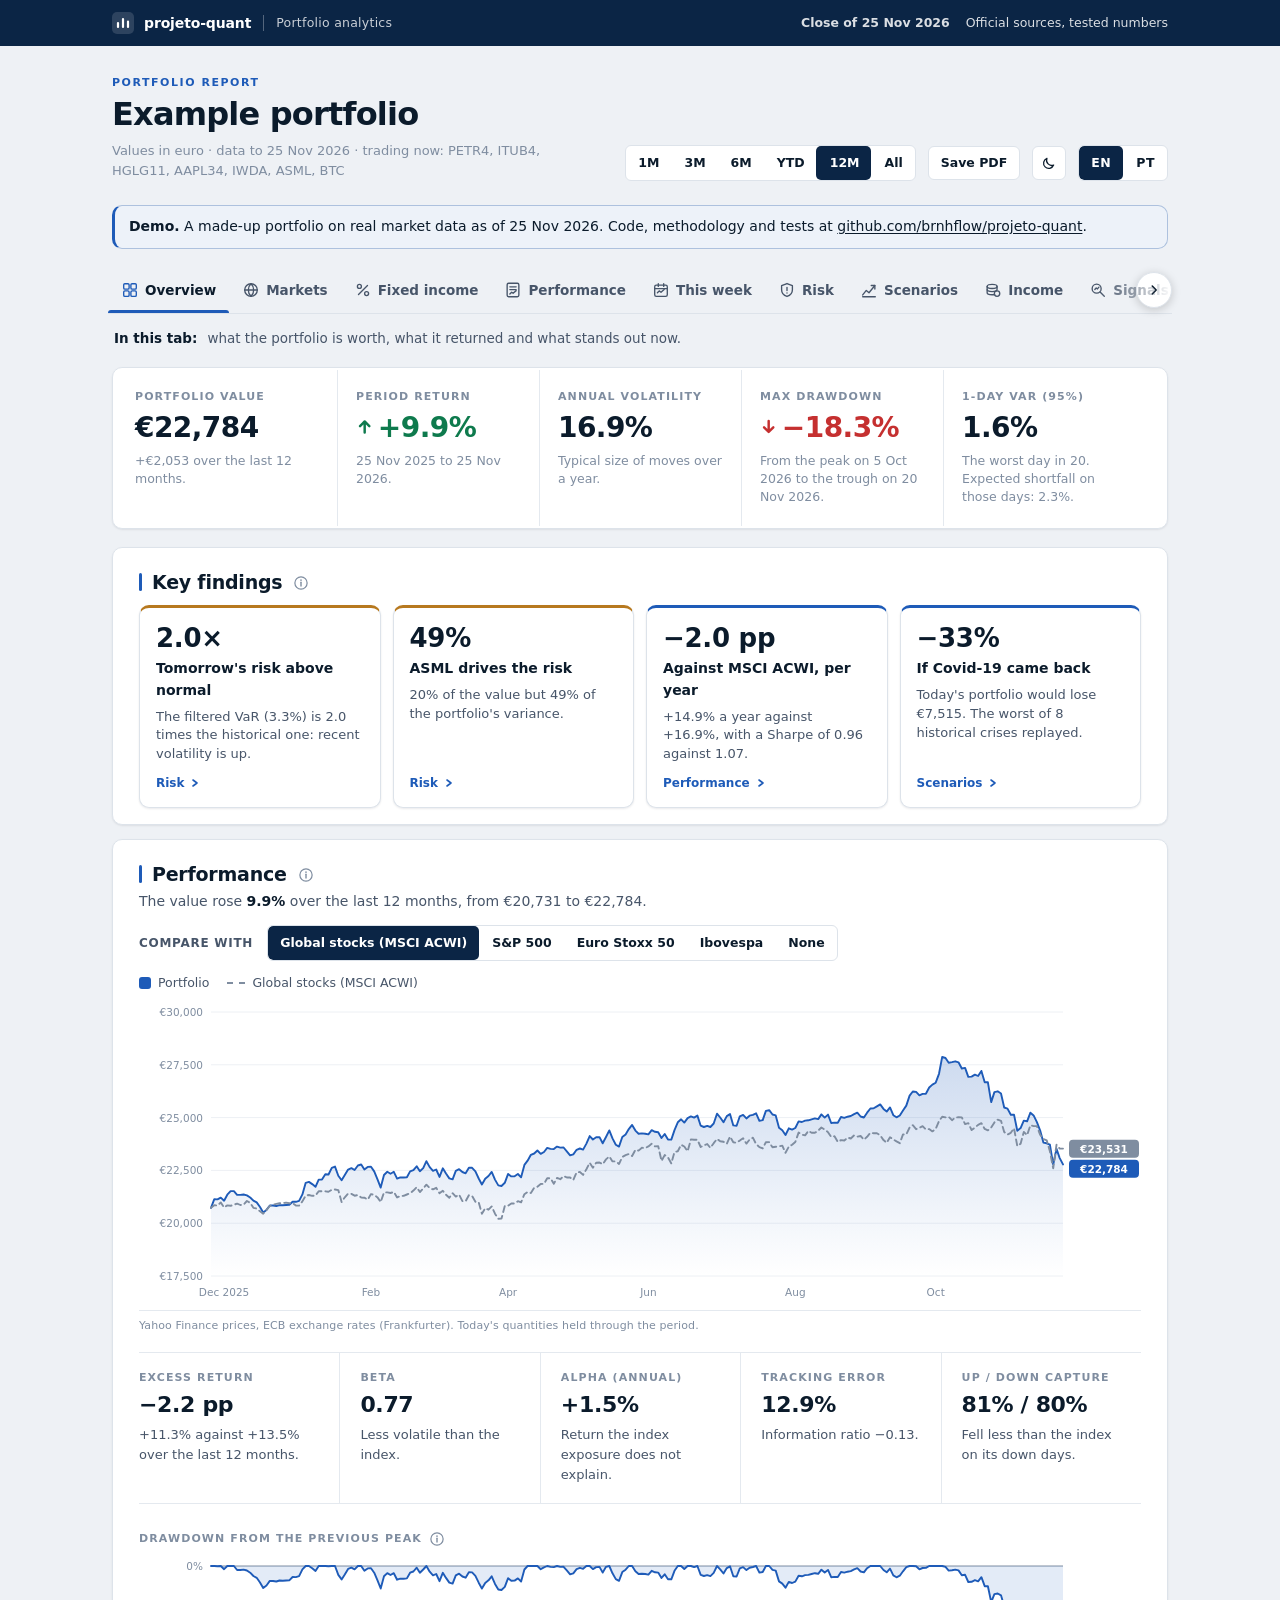
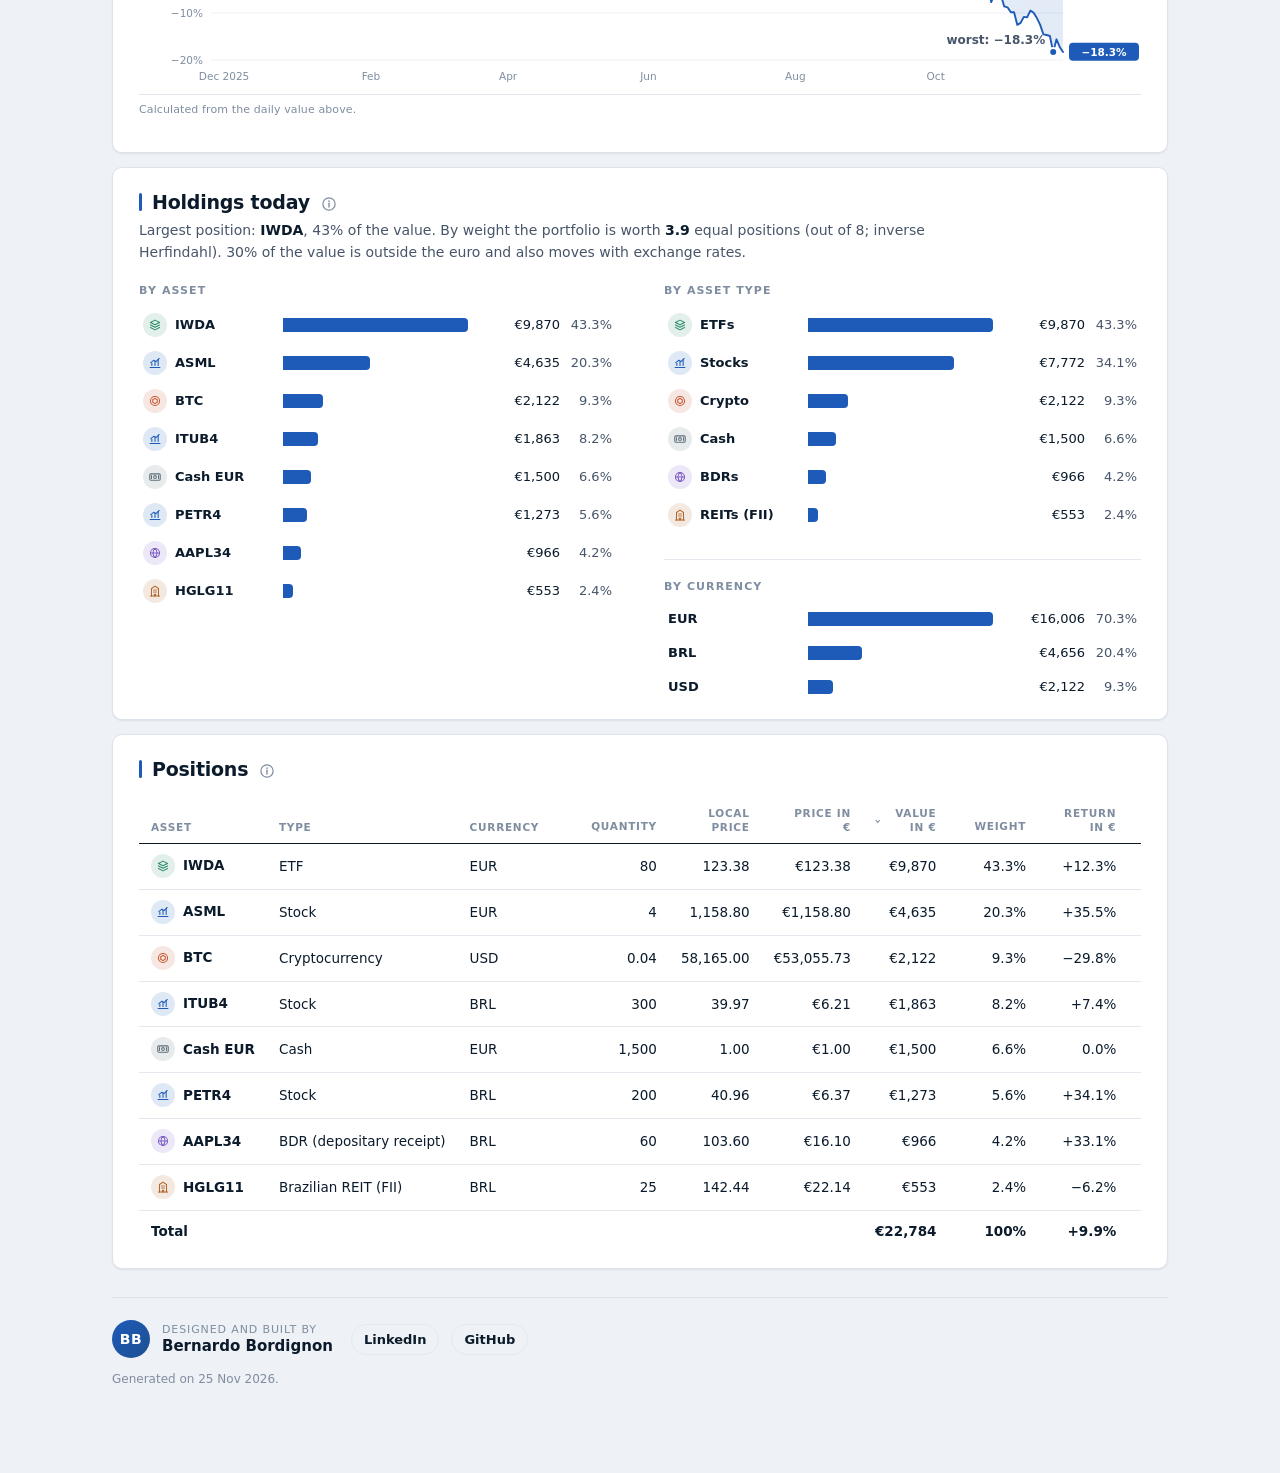
==== commit 02433732: "Add the mean-variance frontier and show how little history pins it down Step 8b of the roadmap. Both" ====
--- a/docs/index.html
+++ b/docs/index.html
@@ -1140,6 +1140,13 @@
 .tabs-wrap { transition: box-shadow 200ms ease; }
 .tabs-wrap.stuck { box-shadow: 0 6px 16px -10px rgba(15, 23, 42, 0.35); }
 @media (prefers-reduced-motion: reduce) { .chart.redraw svg { animation: none; } }
+
+/* ---------------------------------------------------------------- efficient frontier */
+.legend .tick-key.fr-k-full { width: 22px; height: 0; background: none; border-top: 3px solid var(--s1); vertical-align: middle; }
+.legend .tick-key.fr-k-cloud { width: 22px; height: 0; background: none; border-top: 1px solid color-mix(in srgb, var(--s1) 45%, transparent); vertical-align: middle; }
+.anim .fr-cloud { animation: fade 1.2s ease-out .2s both; }
+.anim .fr-mark { animation: fade .5s ease-out .9s both; }
+.fr-label { paint-order: stroke; stroke: var(--card); stroke-width: 4px; stroke-linejoin: round; }
 </style>
 </head>
 <body>
@@ -1573,6 +1580,13 @@
   <p class="lede" id="stab-lede"></p>
   <div class="legend" id="stab-legend"></div>
   <div class="chart" id="chart-stability"></div>
+</section>
+
+<section class="block" id="frontier" hidden>
+  <h2><span data-l="en">The efficient frontier, and how little history pins it down</span><span data-l="pt">A fronteira eficiente, e quão pouco o histórico a define</span></h2>
+  <p class="lede" id="fr-lede"></p>
+  <div class="legend" id="fr-legend"></div>
+  <div class="chart" id="chart-frontier" data-height="340" data-source-en="Mean returns and Ledoit-Wolf covariance of the portfolio's daily euro returns; 60 stationary-bootstrap resamples, each re-optimised. Long only." data-source-pt="Retornos médios e covariância Ledoit-Wolf dos retornos diários em euro; 60 reamostragens por bootstrap estacionário, cada uma otimizada de novo. Sem venda a descoberto."></div>
 </section>
 </div>
 
@@ -1935,7 +1949,7 @@
 <footer class="foot"><div class="credit" id="credit"></div><p id="foot"></p></footer>
 </div>
 <div class="tip" id="tip" role="tooltip" hidden></div>
-<script type="application/json" id="report-data">{"title": "", "base": "EUR", "synthetic": false, "generated": "2026-11-25", "asOf": "2026-11-25", "droppedDates": 0, "historyLimit": null, "dates": ["2023-11-27", "2023-11-28", "2023-11-29", "2023-11-30", "2023-12-01", "2023-12-04", "2023-12-05", "2023-12-06", "2023-12-07", "2023-12-08", "2023-12-11", "2023-12-12", "2023-12-13", "2023-12-14", "2023-12-15", "2023-12-18", "2023-12-19", "2023-12-20", "2023-12-21", "2023-12-22", "2023-12-25", "2023-12-26", "2023-12-27", "2023-12-28", "2023-12-29", "2024-01-01", "2024-01-02", "2024-01-03", "2024-01-04", "2024-01-05", "2024-01-08", "2024-01-09", "2024-01-10", "2024-01-11", "2024-01-12", "2024-01-15", "2024-01-16", "2024-01-17", "2024-01-18", "2024-01-19", "2024-01-22", "2024-01-23", "2024-01-24", "2024-01-25", "2024-01-26", "2024-01-29", "2024-01-30", "2024-01-31", "2024-02-01", "2024-02-02", "2024-02-05", "2024-02-06", "2024-02-07", "2024-02-08", "2024-02-09", "2024-02-12", "2024-02-13", "2024-02-14", "2024-02-15", "2024-02-16", "2024-02-19", "2024-02-20", "2024-02-21", "2024-02-22", "2024-02-23", "2024-02-26", "2024-02-27", "2024-02-28", "2024-02-29", "2024-03-01", "2024-03-04", "2024-03-05", "2024-03-06", "2024-03-07", "2024-03-08", "2024-03-11", "2024-03-12", "2024-03-13", "2024-03-14", "2024-03-15", "2024-03-18", "2024-03-19", "2024-03-20", "2024-03-21", "2024-03-22", "2024-03-25", "2024-03-26", "2024-03-27", "2024-03-28", "2024-03-29", "2024-04-01", "2024-04-02", "2024-04-03", "2024-04-04", "2024-04-05", "2024-04-08", "2024-04-09", "2024-04-10", "2024-04-11", "2024-04-12", "2024-04-15", "2024-04-16", "2024-04-17", "2024-04-18", "2024-04-19", "2024-04-22", "2024-04-23", "2024-04-24", "2024-04-25", "2024-04-26", "2024-04-29", "2024-04-30", "2024-05-01", "2024-05-02", "2024-05-03", "2024-05-06", "2024-05-07", "2024-05-08", "2024-05-09", "2024-05-10", "2024-05-13", "2024-05-14", "2024-05-15", "2024-05-16", "2024-05-17", "2024-05-20", "2024-05-21", "2024-05-22", "2024-05-23", "2024-05-24", "2024-05-27", "2024-05-28", "2024-05-29", "2024-05-30", "2024-05-31", "2024-06-03", "2024-06-04", "2024-06-05", "2024-06-06", "2024-06-07", "2024-06-10", "2024-06-11", "2024-06-12", "2024-06-13", "2024-06-14", "2024-06-17", "2024-06-18", "2024-06-19", "2024-06-20", "2024-06-21", "2024-06-24", "2024-06-25", "2024-06-26", "2024-06-27", "2024-06-28", "2024-07-01", "2024-07-02", "2024-07-03", "2024-07-04", "2024-07-05", "2024-07-08", "2024-07-09", "2024-07-10", "2024-07-11", "2024-07-12", "2024-07-15", "2024-07-16", "2024-07-17", "2024-07-18", "2024-07-19", "2024-07-22", "2024-07-23", "2024-07-24", "2024-07-25", "2024-07-26", "2024-07-29", "2024-07-30", "2024-07-31", "2024-08-01", "2024-08-02", "2024-08-05", "2024-08-06", "2024-08-07", "2024-08-08", "2024-08-09", "2024-08-12", "2024-08-13", "2024-08-14", "2024-08-15", "2024-08-16", "2024-08-19", "2024-08-20", "2024-08-21", "2024-08-22", "2024-08-23", "2024-08-26", "2024-08-27", "2024-08-28", "2024-08-29", "2024-08-30", "2024-09-02", "2024-09-03", "2024-09-04", "2024-09-05", "2024-09-06", "2024-09-09", "2024-09-10", "2024-09-11", "2024-09-12", "2024-09-13", "2024-09-16", "2024-09-17", "2024-09-18", "2024-09-19", "2024-09-20", "2024-09-23", "2024-09-24", "2024-09-25", "2024-09-26", "2024-09-27", "2024-09-30", "2024-10-01", "2024-10-02", "2024-10-03", "2024-10-04", "2024-10-07", "2024-10-08", "2024-10-09", "2024-10-10", "2024-10-11", "2024-10-14", "2024-10-15", "2024-10-16", "2024-10-17", "2024-10-18", "2024-10-21", "2024-10-22", "2024-10-23", "2024-10-24", "2024-10-25", "2024-10-28", "2024-10-29", "2024-10-30", "2024-10-31", "2024-11-01", "2024-11-04", "2024-11-05", "2024-11-06", "2024-11-07", "2024-11-08", "2024-11-11", "2024-11-12", "2024-11-13", "2024-11-14", "2024-11-15", "2024-11-18", "2024-11-19", "2024-11-20", "2024-11-21", "2024-11-22", "2024-11-25", "2024-11-26", "2024-11-27", "2024-11-28", "2024-11-29", "2024-12-02", "2024-12-03", "2024-12-04", "2024-12-05", "2024-12-06", "2024-12-09", "2024-12-10", "2024-12-11", "2024-12-12", "2024-12-13", "2024-12-16", "2024-12-17", "2024-12-18", "2024-12-19", "2024-12-20", "2024-12-23", "2024-12-24", "2024-12-25", "2024-12-26", "2024-12-27", "2024-12-30", "2024-12-31", "2025-01-01", "2025-01-02", "2025-01-03", "2025-01-06", "2025-01-07", "2025-01-08", "2025-01-09", "2025-01-10", "2025-01-13", "2025-01-14", "2025-01-15", "2025-01-16", "2025-01-17", "2025-01-20", "2025-01-21", "2025-01-22", "2025-01-23", "2025-01-24", "2025-01-27", "2025-01-28", "2025-01-29", "2025-01-30", "2025-01-31", "2025-02-03", "2025-02-04", "2025-02-05", "2025-02-06", "2025-02-07", "2025-02-10", "2025-02-11", "2025-02-12", "2025-02-13", "2025-02-14", "2025-02-17", "2025-02-18", "2025-02-19", "2025-02-20", "2025-02-21", "2025-02-24", "2025-02-25", "2025-02-26", "2025-02-27", "2025-02-28", "2025-03-03", "2025-03-04", "2025-03-05", "2025-03-06", "2025-03-07", "2025-03-10", "2025-03-11", "2025-03-12", "2025-03-13", "2025-03-14", "2025-03-17", "2025-03-18", "2025-03-19", "2025-03-20", "2025-03-21", "2025-03-24", "2025-03-25", "2025-03-26", "2025-03-27", "2025-03-28", "2025-03-31", "2025-04-01", "2025-04-02", "2025-04-03", "2025-04-04", "2025-04-07", "2025-04-08", "2025-04-09", "2025-04-10", "2025-04-11", "2025-04-14", "2025-04-15", "2025-04-16", "2025-04-17", "2025-04-18", "2025-04-21", "2025-04-22", "2025-04-23", "2025-04-24", "2025-04-25", "2025-04-28", "2025-04-29", "2025-04-30", "2025-05-01", "2025-05-02", "2025-05-05", "2025-05-06", "2025-05-07", "2025-05-08", "2025-05-09", "2025-05-12", "2025-05-13", "2025-05-14", "2025-05-15", "2025-05-16", "2025-05-19", "2025-05-20", "2025-05-21", "2025-05-22", "2025-05-23", "2025-05-26", "2025-05-27", "2025-05-28", "2025-05-29", "2025-05-30", "2025-06-02", "2025-06-03", "2025-06-04", "2025-06-05", "2025-06-06", "2025-06-09", "2025-06-10", "2025-06-11", "2025-06-12", "2025-06-13", "2025-06-16", "2025-06-17", "2025-06-18", "2025-06-19", "2025-06-20", "2025-06-23", "2025-06-24", "2025-06-25", "2025-06-26", "2025-06-27", "2025-06-30", "2025-07-01", "2025-07-02", "2025-07-03", "2025-07-04", "2025-07-07", "2025-07-08", "2025-07-09", "2025-07-10", "2025-07-11", "2025-07-14", "2025-07-15", "2025-07-16", "2025-07-17", "2025-07-18", "2025-07-21", "2025-07-22", "2025-07-23", "2025-07-24", "2025-07-25", "2025-07-28", "2025-07-29", "2025-07-30", "2025-07-31", "2025-08-01", "2025-08-04", "2025-08-05", "2025-08-06", "2025-08-07", "2025-08-08", "2025-08-11", "2025-08-12", "2025-08-13", "2025-08-14", "2025-08-15", "2025-08-18", "2025-08-19", "2025-08-20", "2025-08-21", "2025-08-22", "2025-08-25", "2025-08-26", "2025-08-27", "2025-08-28", "2025-08-29", "2025-09-01", "2025-09-02", "2025-09-03", "2025-09-04", "2025-09-05", "2025-09-08", "2025-09-09", "2025-09-10", "2025-09-11", "2025-09-12", "2025-09-15", "2025-09-16", "2025-09-17", "2025-09-18", "2025-09-19", "2025-09-22", "2025-09-23", "2025-09-24", "2025-09-25", "2025-09-26", "2025-09-29", "2025-09-30", "2025-10-01", "2025-10-02", "2025-10-03", "2025-10-06", "2025-10-07", "2025-10-08", "2025-10-09", "2025-10-10", "2025-10-13", "2025-10-14", "2025-10-15", "2025-10-16", "2025-10-17", "2025-10-20", "2025-10-21", "2025-10-22", "2025-10-23", "2025-10-24", "2025-10-27", "2025-10-28", "2025-10-29", "2025-10-30", "2025-10-31", "2025-11-03", "2025-11-04", "2025-11-05", "2025-11-06", "2025-11-07", "2025-11-10", "2025-11-11", "2025-11-12", "2025-11-13", "2025-11-14", "2025-11-17", "2025-11-18", "2025-11-19", "2025-11-20", "2025-11-21", "2025-11-24", "2025-11-25", "2025-11-26", "2025-11-27", "2025-11-28", "2025-12-01", "2025-12-02", "2025-12-03", "2025-12-04", "2025-12-05", "2025-12-08", "2025-12-09", "2025-12-10", "2025-12-11", "2025-12-12", "2025-12-15", "2025-12-16", "2025-12-17", "2025-12-18", "2025-12-19", "2025-12-22", "2025-12-23", "2025-12-24", "2025-12-25", "2025-12-26", "2025-12-29", "2025-12-30", "2025-12-31", "2026-01-01", "2026-01-02", "2026-01-05", "2026-01-06", "2026-01-07", "2026-01-08", "2026-01-09", "2026-01-12", "2026-01-13", "2026-01-14", "2026-01-15", "2026-01-16", "2026-01-19", "2026-01-20", "2026-01-21", "2026-01-22", "2026-01-23", "2026-01-26", "2026-01-27", "2026-01-28", "2026-01-29", "2026-01-30", "2026-02-02", "2026-02-03", "2026-02-04", "2026-02-05", "2026-02-06", "2026-02-09", "2026-02-10", "2026-02-11", "2026-02-12", "2026-02-13", "2026-02-16", "2026-02-17", "2026-02-18", "2026-02-19", "2026-02-20", "2026-02-23", "2026-02-24", "2026-02-25", "2026-02-26", "2026-02-27", "2026-03-02", "2026-03-03", "2026-03-04", "2026-03-05", "2026-03-06", "2026-03-09", "2026-03-10", "2026-03-11", "2026-03-12", "2026-03-13", "2026-03-16", "2026-03-17", "2026-03-18", "2026-03-19", "2026-03-20", "2026-03-23", "2026-03-24", "2026-03-25", "2026-03-26", "2026-03-27", "2026-03-30", "2026-03-31", "2026-04-01", "2026-04-02", "2026-04-03", "2026-04-06", "2026-04-07", "2026-04-08", "2026-04-09", "2026-04-10", "2026-04-13", "2026-04-14", "2026-04-15", "2026-04-16", "2026-04-17", "2026-04-20", "2026-04-21", "2026-04-22", "2026-04-23", "2026-04-24", "2026-04-27", "2026-04-28", "2026-04-29", "2026-04-30", "2026-05-01", "2026-05-04", "2026-05-05", "2026-05-06", "2026-05-07", "2026-05-08", "2026-05-11", "2026-05-12", "2026-05-13", "2026-05-14", "2026-05-15", "2026-05-18", "2026-05-19", "2026-05-20", "2026-05-21", "2026-05-22", "2026-05-25", "2026-05-26", "2026-05-27", "2026-05-28", "2026-05-29", "2026-06-01", "2026-06-02", "2026-06-03", "2026-06-04", "2026-06-05", "2026-06-08", "2026-06-09", "2026-06-10", "2026-06-11", "2026-06-12", "2026-06-15", "2026-06-16", "2026-06-17", "2026-06-18", "2026-06-19", "2026-06-22", "2026-06-23", "2026-06-24", "2026-06-25", "2026-06-26", "2026-06-29", "2026-06-30", "2026-07-01", "2026-07-02", "2026-07-03", "2026-07-06", "2026-07-07", "2026-07-08", "2026-07-09", "2026-07-10", "2026-07-13", "2026-07-14", "2026-07-15", "2026-07-16", "2026-07-17", "2026-07-20", "2026-07-21", "2026-07-22", "2026-07-23", "2026-07-24", "2026-07-27", "2026-07-28", "2026-07-29", "2026-07-30", "2026-07-31", "2026-08-03", "2026-08-04", "2026-08-05", "2026-08-06", "2026-08-07", "2026-08-10", "2026-08-11", "2026-08-12", "2026-08-13", "2026-08-14", "2026-08-17", "2026-08-18", "2026-08-19", "2026-08-20", "2026-08-21", "2026-08-24", "2026-08-25", "2026-08-26", "2026-08-27", "2026-08-28", "2026-08-31", "2026-09-01", "2026-09-02", "2026-09-03", "2026-09-04", "2026-09-07", "2026-09-08", "2026-09-09", "2026-09-10", "2026-09-11", "2026-09-14", "2026-09-15", "2026-09-16", "2026-09-17", "2026-09-18", "2026-09-21", "2026-09-22", "2026-09-23", "2026-09-24", "2026-09-25", "2026-09-28", "2026-09-29", "2026-09-30", "2026-10-01", "2026-10-02", "2026-10-05", "2026-10-06", "2026-10-07", "2026-10-08", "2026-10-09", "2026-10-12", "2026-10-13", "2026-10-14", "2026-10-15", "2026-10-16", "2026-10-19", "2026-10-20", "2026-10-21", "2026-10-22", "2026-10-23", "2026-10-26", "2026-10-27", "2026-10-28", "2026-10-29", "2026-10-30", "2026-11-02", "2026-11-03", "2026-11-04", "2026-11-05", "2026-11-06", "2026-11-09", "2026-11-10", "2026-11-11", "2026-11-12", "2026-11-13", "2026-11-16", "2026-11-17", "2026-11-18", "2026-11-19", "2026-11-20", "2026-11-23", "2026-11-24", "2026-11-25"], "value": [14816.95, 14809.71, 14836.49, 14873.52, 15060.0, 15155.64, 15309.11, 15325.11, 15349.61, 15466.31, 15387.58, 15383.62, 15523.46, 15607.22, 15589.26, 15583.26, 15617.0, 15700.71, 15641.01, 15701.94, 15687.98, 15674.34, 15708.89, 15682.96, 15649.19, 15724.05, 15719.28, 15532.04, 15558.49, 15574.87, 15718.93, 15742.66, 15737.05, 15686.97, 15636.35, 15640.78, 15684.16, 15578.99, 15667.08, 15757.37, 15810.76, 15834.84, 16148.77, 16342.66, 16418.77, 16562.94, 16488.8, 16446.16, 16527.28, 16647.16, 16717.5, 16865.75, 17004.56, 17027.49, 17182.77, 17368.07, 17176.78, 17296.88, 17381.23, 17463.54, 17406.4, 17272.87, 17253.22, 17481.18, 17414.63, 17547.11, 17692.45, 17844.88, 17739.73, 17962.09, 18215.33, 17929.66, 18112.79, 18282.58, 18134.66, 18039.5, 18147.23, 18133.77, 18109.1, 17887.13, 17956.47, 17739.78, 18038.6, 18187.84, 18073.09, 18314.87, 18293.37, 18287.68, 18394.36, 18362.83, 18316.2, 18123.46, 18146.6, 18182.59, 18137.83, 18342.37, 18179.0, 18325.24, 18333.32, 18256.57, 18082.45, 17930.69, 17530.84, 17578.44, 17436.57, 17604.59, 17762.84, 17704.15, 17629.65, 17855.53, 17872.2, 17632.58, 17543.65, 17461.31, 17779.42, 17906.12, 18000.71, 17948.35, 17990.88, 17985.58, 18016.86, 17910.83, 18080.32, 18074.56, 18087.64, 18339.0, 18235.66, 18184.9, 18186.4, 18191.14, 18242.01, 18216.36, 18133.35, 18114.6, 18008.34, 18130.51, 18126.54, 18512.67, 18574.91, 18547.81, 18629.49, 18566.11, 18703.42, 18518.08, 18516.2, 18613.74, 18656.49, 18587.09, 18730.09, 18571.67, 18393.65, 18487.93, 18430.26, 18515.92, 18519.86, 18482.38, 18512.78, 18500.46, 18463.15, 18487.32, 18552.09, 18573.07, 18723.32, 18620.07, 18704.04, 18918.81, 18911.97, 18365.02, 18137.53, 18171.44, 18258.15, 18329.94, 18047.28, 17840.69, 18051.64, 17967.2, 17949.74, 18193.7, 18021.96, 17085.13, 16578.07, 16970.14, 17137.74, 17376.31, 17426.93, 17431.13, 17598.88, 17627.59, 17878.57, 17945.88, 17958.22, 17937.78, 18020.42, 17919.52, 17960.55, 17920.31, 17790.38, 17827.44, 17996.1, 17892.06, 17950.5, 17678.27, 17404.03, 17214.24, 16883.87, 17085.33, 17125.3, 17144.03, 17379.01, 17553.7, 17381.7, 17544.7, 17506.71, 17840.34, 17657.12, 17636.03, 17739.19, 17752.49, 17992.46, 18012.9, 17847.47, 17771.65, 17910.22, 17847.18, 17940.12, 18002.62, 17968.59, 18003.53, 17991.03, 18131.47, 18403.99, 17979.8, 17825.19, 17874.37, 18064.38, 17908.73, 17980.48, 17877.52, 17956.35, 17940.11, 18032.91, 18149.62, 17936.23, 17637.86, 17660.47, 17469.13, 17639.66, 18149.15, 18296.76, 18317.51, 18920.71, 18926.08, 19049.35, 19134.48, 19004.32, 19020.92, 19045.8, 19114.05, 19425.65, 19709.75, 19440.31, 19393.58, 19379.89, 19330.69, 19416.8, 19514.83, 19561.92, 19732.09, 19647.69, 19730.81, 19638.18, 19633.5, 19921.71, 19927.4, 19856.77, 20054.61, 20047.62, 19830.84, 19482.75, 19627.57, 19449.19, 19667.38, 19691.35, 19576.73, 19428.1, 19259.45, 19378.93, 19417.07, 19660.6, 19691.81, 20117.17, 19875.76, 19761.82, 19707.37, 19687.78, 19668.94, 19696.08, 20034.34, 20162.24, 20365.01, 20264.52, 20323.71, 20320.4, 20250.02, 20157.13, 19739.31, 19900.04, 20210.55, 20369.08, 20476.47, 20338.3, 20189.23, 20059.44, 20227.78, 20141.81, 20335.14, 20282.89, 20241.28, 20314.5, 20339.79, 20333.31, 20316.15, 20382.26, 20341.37, 20250.34, 19975.66, 19620.26, 19636.01, 19535.71, 19337.0, 19405.9, 18990.32, 18916.5, 18914.71, 18614.07, 18117.82, 17981.83, 18151.48, 18042.56, 18365.88, 18501.45, 18452.08, 18731.3, 18701.32, 18625.75, 18936.7, 18988.04, 18876.84, 18796.59, 18405.98, 18178.73, 18489.19, 18398.85, 17668.48, 17148.55, 16630.53, 16818.14, 16606.01, 16870.97, 16846.12, 17150.12, 17276.74, 17028.84, 16964.52, 16948.86, 17056.89, 17210.72, 17636.59, 17803.83, 17882.54, 17886.61, 17930.43, 17976.33, 18056.7, 18347.42, 18203.1, 18211.29, 18183.84, 18666.97, 18800.68, 19316.16, 19518.07, 19454.03, 19507.07, 19472.01, 19450.85, 19531.3, 19469.12, 19434.76, 19104.01, 19308.75, 19430.06, 19395.04, 19280.5, 19143.03, 19066.92, 19197.78, 19178.56, 19043.43, 19265.72, 19497.72, 19531.75, 19508.86, 19249.16, 19216.73, 19293.69, 19234.31, 19273.98, 19168.53, 19115.0, 19213.29, 19359.85, 19357.43, 19197.1, 19320.36, 19311.76, 19212.43, 19388.46, 19551.31, 19388.2, 19453.66, 19500.41, 19598.22, 19711.72, 19732.29, 19821.14, 19860.23, 19526.14, 19811.86, 19614.55, 19552.46, 19479.97, 19535.67, 19571.6, 19556.02, 19716.83, 19805.28, 19879.38, 19830.75, 19384.99, 19535.57, 19501.51, 19546.57, 19768.49, 19787.8, 19962.09, 20092.73, 20191.47, 20065.88, 19974.58, 19980.47, 19798.03, 19772.37, 19731.53, 20080.98, 19805.99, 19894.93, 20033.54, 20046.64, 19786.24, 19824.3, 19713.34, 19824.68, 19953.66, 19935.5, 20091.37, 20064.0, 20194.01, 20353.94, 20361.57, 20557.54, 20543.41, 20561.23, 20924.49, 20926.67, 20895.08, 20931.59, 20990.24, 20841.38, 20884.9, 21099.72, 21089.22, 21345.33, 21548.46, 21651.02, 21841.46, 21623.37, 21678.32, 21621.88, 21001.17, 21204.65, 21090.05, 21148.74, 21036.45, 20894.54, 21359.67, 21308.99, 21186.03, 21371.39, 21481.47, 21728.68, 21710.9, 21738.21, 21786.78, 21746.9, 21755.22, 21525.92, 21584.78, 21348.0, 21209.03, 21577.46, 21601.65, 21566.08, 21312.76, 21063.8, 20966.38, 20808.73, 20858.15, 20801.42, 20418.08, 20723.89, 20730.59, 21135.41, 21126.22, 21210.25, 21066.84, 21348.34, 21522.23, 21520.28, 21338.34, 21339.6, 21358.12, 21314.36, 21215.78, 21064.13, 20982.57, 20765.44, 20513.59, 20629.7, 20837.9, 20837.51, 20814.58, 20858.14, 20845.34, 20860.17, 20866.39, 21019.51, 21014.63, 21056.27, 21364.77, 21912.7, 21953.63, 21850.51, 21722.66, 22064.26, 22069.09, 22314.9, 22303.98, 22624.49, 22681.04, 22250.71, 22035.84, 22277.12, 22539.18, 22602.93, 22519.49, 22732.51, 22779.01, 22543.99, 22663.6, 22668.28, 22453.85, 22080.38, 21686.73, 22280.71, 22433.68, 22344.09, 22431.6, 22113.22, 22168.26, 22162.83, 22176.22, 22453.7, 22510.39, 22696.25, 22455.8, 22610.52, 22933.32, 22653.98, 22475.45, 22543.05, 22194.07, 22599.61, 22352.73, 22121.6, 22075.88, 22480.03, 22558.15, 22422.08, 22362.15, 22625.59, 22623.27, 22456.74, 22117.51, 21831.2, 22109.06, 22235.6, 22428.47, 22062.34, 21788.58, 21763.59, 21913.21, 22336.13, 22217.55, 22219.03, 22329.43, 22175.47, 22760.76, 22961.49, 23240.08, 23300.68, 23440.18, 23280.36, 23370.06, 23566.57, 23519.96, 23510.66, 23626.67, 23579.83, 23584.53, 23403.38, 23210.05, 23255.78, 23473.2, 23537.28, 23487.19, 23771.01, 24125.2, 23964.63, 24067.42, 24076.94, 23784.97, 24083.23, 24395.27, 24015.89, 23716.99, 23625.42, 24080.5, 24203.05, 24457.48, 24655.96, 24383.6, 24236.96, 24249.6, 24237.19, 24205.29, 24405.12, 24327.82, 24309.32, 24032.69, 24222.23, 23963.51, 23957.35, 24405.85, 24775.41, 24920.64, 24761.05, 24977.12, 25059.05, 25002.33, 25092.64, 24618.57, 24556.72, 24606.95, 24554.33, 24722.26, 25182.47, 25005.96, 24778.53, 25071.13, 25167.61, 24628.7, 24618.11, 25060.78, 25125.83, 24963.15, 25089.82, 25126.58, 25202.05, 24845.96, 24882.11, 25317.72, 25350.81, 25147.8, 25103.53, 24521.48, 24399.44, 24178.35, 24491.83, 24432.81, 24507.25, 24821.55, 24793.01, 24858.81, 24871.02, 24921.74, 24963.66, 24928.55, 25151.8, 25001.92, 25142.25, 24746.47, 24761.6, 24757.3, 25028.91, 24992.45, 25043.42, 25076.52, 25167.06, 25235.27, 25054.0, 25006.89, 25231.7, 25430.45, 25441.93, 25531.05, 25626.71, 25410.55, 25285.68, 25482.74, 25113.84, 25013.15, 25099.34, 25336.6, 25566.72, 26042.39, 26234.42, 26216.24, 26052.02, 26121.26, 26128.18, 26424.04, 26560.16, 26651.8, 27074.58, 27875.63, 27820.97, 27600.36, 27627.59, 27664.5, 27617.26, 27327.14, 27351.79, 26925.28, 26941.43, 27034.1, 26968.13, 27212.43, 26674.85, 26672.62, 25731.85, 26207.91, 26246.23, 26139.94, 25478.08, 25424.11, 25132.14, 25140.64, 24380.35, 24501.26, 24858.73, 24826.32, 25230.44, 25106.18, 24784.33, 24397.13, 23817.66, 23783.73, 23721.12, 22770.79, 23526.9, 23080.09, 22791.46], "positions": [{"asset": "IWDA", "currency": "EUR", "quantity": 80.0, "priceLocal": 123.59, "priceBase": 123.59, "value": 9887.2, "weight": 0.433812, "kind": "security", "symbol": "IWDA.AS", "srcKind": "ETF", "detail": "iShares Core MSCI World UCITS E"}, {"asset": "ASML", "currency": "EUR", "quantity": 4.0, "priceLocal": 1159.6, "priceBase": 1159.6, "value": 4638.4, "weight": 0.203515, "kind": "security", "symbol": "ASML.AS", "srcKind": "EQUITY", "detail": "ASML HOLDING"}, {"asset": "BTC", "currency": "USD", "quantity": 0.04, "priceLocal": 58331.6602, "priceBase": 53207.7535, "value": 2128.31, "weight": 0.093382, "kind": "crypto", "symbol": "BTC-USD", "srcKind": "CRYPTOCURRENCY", "detail": "Bitcoin USD"}, {"asset": "ITUB4", "currency": "BRL", "quantity": 300.0, "priceLocal": 39.75, "priceBase": 6.1773, "value": 1853.18, "weight": 0.08131, "kind": "security", "symbol": "ITUB4.SA", "srcKind": "EQUITY", "detail": "ITAUUNIBANCOPN N1"}, {"asset": "Cash EUR", "currency": "EUR", "quantity": 1500.0, "priceLocal": 1.0, "priceBase": 1.0, "value": 1500.0, "weight": 0.065814, "kind": "cash", "symbol": "EUR", "srcKind": "", "detail": ""}, {"asset": "PETR4", "currency": "BRL", "quantity": 200.0, "priceLocal": 40.79, "priceBase": 6.3389, "value": 1267.77, "weight": 0.055625, "kind": "security", "symbol": "PETR4.SA", "srcKind": "EQUITY", "detail": "PETROBRAS PN N2"}, {"asset": "AAPL34", "currency": "BRL", "quantity": 60.0, "priceLocal": 103.37, "priceBase": 16.064, "value": 963.84, "weight": 0.042289, "kind": "security", "symbol": "AAPL34.SA", "srcKind": "EQUITY", "detail": "APPLE DRN"}, {"asset": "HGLG11", "currency": "BRL", "quantity": 25.0, "priceLocal": 142.28, "priceBase": 22.1107, "value": 552.77, "weight": 0.024253, "kind": "security", "symbol": "HGLG11.SA", "srcKind": "EQUITY", "detail": "FII HGLG PAXCI"}], "covariance": {"assets": ["IWDA", "ASML", "BTC", "ITUB4", "Cash EUR", "PETR4", "AAPL34", "HGLG11"], "days": 252, "shrinkage": 0.2091, "matrix": [[0.0323752597, 0.0274388827, 0.0125326937, 0.0072582923, 0.0, -0.0057196346, 0.0060703755, 0.0016613684], [0.0274388827, 0.1895637323, 0.0248421352, 0.0181634076, 0.0, -0.0139232121, -0.0057864497, -0.0008561933], [0.0125326937, 0.0248421352, 0.1596099429, 0.0204311993, 0.0, 0.0042707072, 0.003973219, 0.0084256178], [0.0072582923, 0.0181634076, 0.0204311993, 0.1373223846, 0.0, 0.0547847798, 0.0125458284, 0.0445650293], [0.0, 0.0, 0.0, 0.0, 0.0211860745, 0.0, 0.0, 0.0], [-0.0057196346, -0.0139232121, 0.0042707072, 0.0547847798, 0.0, 0.13194009, 0.0013748738, 0.0337493507], [0.0060703755, -0.0057864497, 0.003973219, 0.0125458284, 0.0, 0.0013748738, 0.0855638842, 0.0109983693], [0.0016613684, -0.0008561933, 0.0084256178, 0.0445650293, 0.0, 0.0337493507, 0.0109983693, 0.0528308728]]}, "stability": {"assets": ["IWDA", "ASML", "BTC", "ITUB4", "PETR4", "AAPL34", "HGLG11"], "samples": 300, "point": [0.4095, 0.0485, 0.0629, 0.0, 0.1072, 0.157, 0.2149], "lo": [0.3811, 0.0, 0.0, 0.0, 0.0579, 0.0421, 0.1429], "median": [0.4419, 0.0351, 0.0582, 0.0, 0.0965, 0.1474, 0.2107], "hi": [0.4963, 0.0783, 0.1082, 0.0171, 0.1332, 0.1881, 0.4042], "change": 0.1091}, "currencies": [{"code": "EUR", "value": 16025.6, "weight": 0.70314}, {"code": "BRL", "value": 4637.55, "weight": 0.203478}, {"code": "USD", "value": 2128.31, "weight": 0.093382}], "validation": {"days": 782, "start": "2023-11-27", "end": "2026-11-25", "backtest": {"level": 0.95, "window": 250, "days": 532, "breaches": 33, "expected": 26.6, "kupiecP": 0.219, "independenceP": 0.1916, "conditionalP": 0.2003, "zone": "green", "dates": ["2024-11-12", "2024-11-13", "2024-11-14", "2024-11-15", "2024-11-18", "2024-11-19", "2024-11-20", "2024-11-21", "2024-11-22", "2024-11-25", "2024-11-26", "2024-11-27", "2024-11-28", "2024-11-29", "2024-12-02", "2024-12-03", "2024-12-04", "2024-12-05", "2024-12-06", "2024-12-09", "2024-12-10", "2024-12-11", "2024-12-12", "2024-12-13", "2024-12-16", "2024-12-17", "2024-12-18", "2024-12-19", "2024-12-20", "2024-12-23", "2024-12-24", "2024-12-25", "2024-12-26", "2024-12-27", "2024-12-30", "2024-12-31", "2025-01-01", "2025-01-02", "2025-01-03", "2025-01-06", "2025-01-07", "2025-01-08", "2025-01-09", "2025-01-10", "2025-01-13", "2025-01-14", "2025-01-15", "2025-01-16", "2025-01-17", "2025-01-20", "2025-01-21", "2025-01-22", "2025-01-23", "2025-01-24", "2025-01-27", "2025-01-28", "2025-01-29", "2025-01-30", "2025-01-31", "2025-02-03", "2025-02-04", "2025-02-05", "2025-02-06", "2025-02-07", "2025-02-10", "2025-02-11", "2025-02-12", "2025-02-13", "2025-02-14", "2025-02-17", "2025-02-18", "2025-02-19", "2025-02-20", "2025-02-21", "2025-02-24", "2025-02-25", "2025-02-26", "2025-02-27", "2025-02-28", "2025-03-03", "2025-03-04", "2025-03-05", "2025-03-06", "2025-03-07", "2025-03-10", "2025-03-11", "2025-03-12", "2025-03-13", "2025-03-14", "2025-03-17", "2025-03-18", "2025-03-19", "2025-03-20", "2025-03-21", "2025-03-24", "2025-03-25", "2025-03-26", "2025-03-27", "2025-03-28", "2025-03-31", "2025-04-01", "2025-04-02", "2025-04-03", "2025-04-04", "2025-04-07", "2025-04-08", "2025-04-09", "2025-04-10", "2025-04-11", "2025-04-14", "2025-04-15", "2025-04-16", "2025-04-17", "2025-04-18", "2025-04-21", "2025-04-22", "2025-04-23", "2025-04-24", "2025-04-25", "2025-04-28", "2025-04-29", "2025-04-30", "2025-05-01", "2025-05-02", "2025-05-05", "2025-05-06", "2025-05-07", "2025-05-08", "2025-05-09", "2025-05-12", "2025-05-13", "2025-05-14", "2025-05-15", "2025-05-16", "2025-05-19", "2025-05-20", "2025-05-21", "2025-05-22", "2025-05-23", "2025-05-26", "2025-05-27", "2025-05-28", "2025-05-29", "2025-05-30", "2025-06-02", "2025-06-03", "2025-06-04", "2025-06-05", "2025-06-06", "2025-06-09", "2025-06-10", "2025-06-11", "2025-06-12", "2025-06-13", "2025-06-16", "2025-06-17", "2025-06-18", "2025-06-19", "2025-06-20", "2025-06-23", "2025-06-24", "2025-06-25", "2025-06-26", "2025-06-27", "2025-06-30", "2025-07-01", "2025-07-02", "2025-07-03", "2025-07-04", "2025-07-07", "2025-07-08", "2025-07-09", "2025-07-10", "2025-07-11", "2025-07-14", "2025-07-15", "2025-07-16", "2025-07-17", "2025-07-18", "2025-07-21", "2025-07-22", "2025-07-23", "2025-07-24", "2025-07-25", "2025-07-28", "2025-07-29", "2025-07-30", "2025-07-31", "2025-08-01", "2025-08-04", "2025-08-05", "2025-08-06", "2025-08-07", "2025-08-08", "2025-08-11", "2025-08-12", "2025-08-13", "2025-08-14", "2025-08-15", "2025-08-18", "2025-08-19", "2025-08-20", "2025-08-21", "2025-08-22", "2025-08-25", "2025-08-26", "2025-08-27", "2025-08-28", "2025-08-29", "2025-09-01", "2025-09-02", "2025-09-03", "2025-09-04", "2025-09-05", "2025-09-08", "2025-09-09", "2025-09-10", "2025-09-11", "2025-09-12", "2025-09-15", "2025-09-16", "2025-09-17", "2025-09-18", "2025-09-19", "2025-09-22", "2025-09-23", "2025-09-24", "2025-09-25", "2025-09-26", "2025-09-29", "2025-09-30", "2025-10-01", "2025-10-02", "2025-10-03", "2025-10-06", "2025-10-07", "2025-10-08", "2025-10-09", "2025-10-10", "2025-10-13", "2025-10-14", "2025-10-15", "2025-10-16", "2025-10-17", "2025-10-20", "2025-10-21", "2025-10-22", "2025-10-23", "2025-10-24", "2025-10-27", "2025-10-28", "2025-10-29", "2025-10-30", "2025-10-31", "2025-11-03", "2025-11-04", "2025-11-05", "2025-11-06", "2025-11-07", "2025-11-10", "2025-11-11", "2025-11-12", "2025-11-13", "2025-11-14", "2025-11-17", "2025-11-18", "2025-11-19", "2025-11-20", "2025-11-21", "2025-11-24", "2025-11-25", "2025-11-26", "2025-11-27", "2025-11-28", "2025-12-01", "2025-12-02", "2025-12-03", "2025-12-04", "2025-12-05", "2025-12-08", "2025-12-09", "2025-12-10", "2025-12-11", "2025-12-12", "2025-12-15", "2025-12-16", "2025-12-17", "2025-12-18", "2025-12-19", "2025-12-22", "2025-12-23", "2025-12-24", "2025-12-25", "2025-12-26", "2025-12-29", "2025-12-30", "2025-12-31", "2026-01-01", "2026-01-02", "2026-01-05", "2026-01-06", "2026-01-07", "2026-01-08", "2026-01-09", "2026-01-12", "2026-01-13", "2026-01-14", "2026-01-15", "2026-01-16", "2026-01-19", "2026-01-20", "2026-01-21", "2026-01-22", "2026-01-23", "2026-01-26", "2026-01-27", "2026-01-28", "2026-01-29", "2026-01-30", "2026-02-02", "2026-02-03", "2026-02-04", "2026-02-05", "2026-02-06", "2026-02-09", "2026-02-10", "2026-02-11", "2026-02-12", "2026-02-13", "2026-02-16", "2026-02-17", "2026-02-18", "2026-02-19", "2026-02-20", "2026-02-23", "2026-02-24", "2026-02-25", "2026-02-26", "2026-02-27", "2026-03-02", "2026-03-03", "2026-03-04", "2026-03-05", "2026-03-06", "2026-03-09", "2026-03-10", "2026-03-11", "2026-03-12", "2026-03-13", "2026-03-16", "2026-03-17", "2026-03-18", "2026-03-19", "2026-03-20", "2026-03-23", "2026-03-24", "2026-03-25", "2026-03-26", "2026-03-27", "2026-03-30", "2026-03-31", "2026-04-01", "2026-04-02", "2026-04-03", "2026-04-06", "2026-04-07", "2026-04-08", "2026-04-09", "2026-04-10", "2026-04-13", "2026-04-14", "2026-04-15", "2026-04-16", "2026-04-17", "2026-04-20", "2026-04-21", "2026-04-22", "2026-04-23", "2026-04-24", "2026-04-27", "2026-04-28", "2026-04-29", "2026-04-30", "2026-05-01", "2026-05-04", "2026-05-05", "2026-05-06", "2026-05-07", "2026-05-08", "2026-05-11", "2026-05-12", "2026-05-13", "2026-05-14", "2026-05-15", "2026-05-18", "2026-05-19", "2026-05-20", "2026-05-21", "2026-05-22", "2026-05-25", "2026-05-26", "2026-05-27", "2026-05-28", "2026-05-29", "2026-06-01", "2026-06-02", "2026-06-03", "2026-06-04", "2026-06-05", "2026-06-08", "2026-06-09", "2026-06-10", "2026-06-11", "2026-06-12", "2026-06-15", "2026-06-16", "2026-06-17", "2026-06-18", "2026-06-19", "2026-06-22", "2026-06-23", "2026-06-24", "2026-06-25", "2026-06-26", "2026-06-29", "2026-06-30", "2026-07-01", "2026-07-02", "2026-07-03", "2026-07-06", "2026-07-07", "2026-07-08", "2026-07-09", "2026-07-10", "2026-07-13", "2026-07-14", "2026-07-15", "2026-07-16", "2026-07-17", "2026-07-20", "2026-07-21", "2026-07-22", "2026-07-23", "2026-07-24", "2026-07-27", "2026-07-28", "2026-07-29", "2026-07-30", "2026-07-31", "2026-08-03", "2026-08-04", "2026-08-05", "2026-08-06", "2026-08-07", "2026-08-10", "2026-08-11", "2026-08-12", "2026-08-13", "2026-08-14", "2026-08-17", "2026-08-18", "2026-08-19", "2026-08-20", "2026-08-21", "2026-08-24", "2026-08-25", "2026-08-26", "2026-08-27", "2026-08-28", "2026-08-31", "2026-09-01", "2026-09-02", "2026-09-03", "2026-09-04", "2026-09-07", "2026-09-08", "2026-09-09", "2026-09-10", "2026-09-11", "2026-09-14", "2026-09-15", "2026-09-16", "2026-09-17", "2026-09-18", "2026-09-21", "2026-09-22", "2026-09-23", "2026-09-24", "2026-09-25", "2026-09-28", "2026-09-29", "2026-09-30", "2026-10-01", "2026-10-02", "2026-10-05", "2026-10-06", "2026-10-07", "2026-10-08", "2026-10-09", "2026-10-12", "2026-10-13", "2026-10-14", "2026-10-15", "2026-10-16", "2026-10-19", "2026-10-20", "2026-10-21", "2026-10-22", "2026-10-23", "2026-10-26", "2026-10-27", "2026-10-28", "2026-10-29", "2026-10-30", "2026-11-02", "2026-11-03", "2026-11-04", "2026-11-05", "2026-11-06", "2026-11-09", "2026-11-10", "2026-11-11", "2026-11-12", "2026-11-13", "2026-11-16", "2026-11-17", "2026-11-18", "2026-11-19", "2026-11-20", "2026-11-23", "2026-11-24", "2026-11-25"], "returns": [0.000284, 0.006513, 0.004469, -0.006803, 0.000874, 0.001308, 0.003583, 0.016302, 0.014625, -0.013671, -0.002404, -0.000706, -0.002539, 0.004455, 0.005049, 0.002413, 0.008699, -0.004277, 0.004231, -0.004695, -0.000238, 0.01468, 0.000285, -0.003544, 0.009963, -0.000349, -0.010813, -0.017553, 0.007433, -0.009088, 0.011218, 0.001219, -0.005821, -0.007592, -0.00868, 0.006203, 0.001968, 0.012542, 0.001587, 0.021601, -0.012, -0.005732, -0.002756, -0.000994, -0.000957, 0.00138, 0.017174, 0.006384, 0.010057, -0.004934, 0.002921, -0.000163, -0.003463, -0.004587, -0.020728, 0.008142, 0.015604, 0.007844, 0.005272, -0.006748, -0.00733, -0.006429, 0.008392, -0.00425, 0.009599, -0.00257, -0.002051, 0.003618, 0.001245, -0.000319, -0.000844, 0.003254, -0.002006, -0.004475, -0.013564, -0.017792, 0.000803, -0.005108, -0.010172, 0.003563, -0.021415, -0.003887, -9.5e-05, -0.015894, -0.02666, -0.007506, 0.009435, -0.006, 0.01792, 0.007382, -0.002669, 0.015132, -0.0016, -0.004041, 0.016695, 0.002711, -0.005857, -0.004251, -0.020781, -0.012346, 0.017078, -0.004886, -0.039696, -0.029427, -0.030208, 0.011281, -0.012613, 0.015956, -0.001473, 0.018046, 0.007383, -0.014349, -0.003777, -0.000924, 0.006374, 0.009019, 0.024744, 0.009483, 0.004421, 0.000227, 0.00245, 0.00256, 0.004471, 0.016101, -0.007866, 0.00045, -0.001507, 0.026569, 0.007163, 0.027418, 0.010453, -0.003281, 0.002726, -0.001797, -0.001087, 0.004136, -0.003183, -0.001765, -0.017019, 0.010717, 0.006283, -0.001802, -0.005905, -0.00713, -0.003975, 0.006863, -0.001001, -0.007046, 0.011673, 0.012042, 0.001745, -0.001172, -0.013312, -0.001685, 0.004005, -0.003078, 0.002062, -0.005471, -0.002792, 0.005142, 0.007628, -0.000125, -0.008283, 0.006421, -0.000445, -0.005143, 0.009162, 0.0084, -0.008343, 0.003376, 0.002404, 0.005016, 0.005792, 0.001043, 0.004503, 0.001972, -0.016822, 0.014633, -0.009959, -0.003165, -0.003707, 0.002859, 0.001839, -0.000796, 0.008223, 0.004486, 0.003741, -0.002446, -0.022478, 0.007768, -0.001744, 0.002311, 0.011353, 0.000977, 0.008808, 0.006544, 0.004914, -0.00622, -0.00455, 0.000295, -0.009131, -0.001296, -0.002066, 0.01771, -0.013694, 0.00449, 0.006967, 0.000654, -0.012989, 0.001924, -0.005597, 0.005648, 0.006506, -0.00091, 0.007819, -0.001362, 0.00648, 0.007919, 0.000375, 0.009624, -0.000687, 0.000868, 0.017667, 0.000104, -0.00151, 0.001747, 0.002802, -0.007092, 0.002089, 0.010286, -0.000498, 0.012144, 0.009517, 0.004759, 0.008795, -0.009985, 0.002541, -0.002604, -0.028708, 0.009689, -0.005404, 0.002783, -0.00531, -0.006746, 0.02226, -0.002373, -0.00577, 0.008749, 0.005151, 0.011508, -0.000818, 0.001258, 0.002234, -0.00183, 0.000382, -0.01054, 0.002734, -0.010969, -0.00651, 0.017372, 0.001121, -0.001646, -0.011746, -0.011681, -0.004625, -0.007519, 0.002375, -0.00272, -0.018429, 0.014978, 0.000324, 0.019528, -0.000435, 0.003977, -0.006761, 0.013362, 0.008145, -9.1e-05, -0.008454, 5.9e-05, 0.000868, -0.002049, -0.004625, -0.007148, -0.003872, -0.010348, -0.012129, 0.00566, 0.010092, -1.8e-05, -0.0011, 0.002093, -0.000614, 0.000711, 0.000298, 0.007338, -0.000232, 0.001981, 0.014651, 0.025646, 0.001868, -0.004697, -0.005851, 0.015726, 0.000219, 0.011138, -0.000489, 0.01437, 0.002499, -0.018973, -0.009657, 0.01095, 0.011764, 0.002828, -0.003692, 0.00946, 0.002046, -0.010317, 0.005306, 0.000206, -0.009459, -0.016633, -0.017828, 0.027389, 0.006866, -0.003994, 0.003917, -0.014193, 0.002489, -0.000245, 0.000604, 0.012513, 0.002525, 0.008256, -0.010594, 0.00689, 0.014276, -0.01218, -0.007881, 0.003007, -0.015481, 0.018272, -0.010924, -0.01034, -0.002067, 0.018307, 0.003475, -0.006032, -0.002673, 0.01178, -0.000103, -0.007361, -0.015106, -0.012945, 0.012727, 0.005723, 0.008674, -0.016325, -0.012408, -0.001147, 0.006875, 0.0193, -0.005309, 6.6e-05, 0.004969, -0.006895, 0.026393, 0.008819, 0.012133, 0.002608, 0.005987, -0.006818, 0.003853, 0.008409, -0.001978, -0.000395, 0.004934, -0.001982, 0.000199, -0.007681, -0.008261, 0.00197, 0.009349, 0.00273, -0.002128, 0.012084, 0.0149, -0.006656, 0.004289, 0.000396, -0.012127, 0.01254, 0.012957, -0.015552, -0.012446, -0.003861, 0.019262, 0.005089, 0.010512, 0.008115, -0.011046, -0.006014, 0.000521, -0.000512, -0.001316, 0.008256, -0.003167, -0.000761, -0.01138, 0.007887, -0.010681, -0.000257, 0.018721, 0.015142, 0.005862, -0.006404, 0.008726, 0.00328, -0.002263, 0.003612, -0.018893, -0.002512, 0.002045, -0.002138, 0.006839, 0.018615, -0.007009, -0.009095, 0.011809, 0.003848, -0.021413, -0.00043, 0.017982, 0.002596, -0.006475, 0.005074, 0.001465, 0.003004, -0.014129, 0.001455, 0.017507, 0.001307, -0.008008, -0.001761, -0.023186, -0.004977, -0.009062, 0.012966, -0.00241, 0.003047, 0.012825, -0.00115, 0.002654, 0.000491, 0.002039, 0.001682, -0.001406, 0.008956, -0.005959, 0.005613, -0.015742, 0.000611, -0.000174, 0.010971, -0.001457, 0.002039, 0.001322, 0.003611, 0.00271, -0.007183, -0.00188, 0.00899, 0.007877, 0.000451, 0.003503, 0.003747, -0.008435, -0.004914, 0.007794, -0.014477, -0.004009, 0.003446, 0.009453, 0.009082, 0.018605, 0.007374, -0.000693, -0.006264, 0.002658, 0.000265, 0.011323, 0.005151, 0.00345, 0.015863, 0.029587, -0.001961, -0.007929, 0.000986, 0.001336, -0.001708, -0.010505, 0.000902, -0.015593, 0.0006, 0.00344, -0.00244, 0.009059, -0.019755, -8.3e-05, -0.035271, 0.018501, 0.001462, -0.00405, -0.02532, -0.002118, -0.011484, 0.000338, -0.030241, 0.004959, 0.01459, -0.001304, 0.016278, -0.004925, -0.01282, -0.015623, -0.023752, -0.001425, -0.002632, -0.040063, 0.033205, -0.018991, -0.012506], "var": [0.012387, 0.012387, 0.012387, 0.012387, 0.012387, 0.012387, 0.012387, 0.012387, 0.012387, 0.012387, 0.013407, 0.013407, 0.013407, 0.013407, 0.013407, 0.013407, 0.013407, 0.013407, 0.013407, 0.013407, 0.013407, 0.013407, 0.013407, 0.013407, 0.013407, 0.013407, 0.013407, 0.013407, 0.013671, 0.013671, 0.013671, 0.013671, 0.013671, 0.013671, 0.013671, 0.013671, 0.013671, 0.013671, 0.013671, 0.013671, 0.013671, 0.013671, 0.013671, 0.013671, 0.013671, 0.013671, 0.013671, 0.013671, 0.013671, 0.013671, 0.013671, 0.013671, 0.013671, 0.013671, 0.013671, 0.015166, 0.015166, 0.015166, 0.015166, 0.015166, 0.015166, 0.015166, 0.015166, 0.015166, 0.015166, 0.015166, 0.015166, 0.015166, 0.015166, 0.015166, 0.015166, 0.013671, 0.013671, 0.013671, 0.013671, 0.013671, 0.015166, 0.015166, 0.015166, 0.015166, 0.015166, 0.015421, 0.015421, 0.015421, 0.015513, 0.015894, 0.015894, 0.015894, 0.015894, 0.015894, 0.015894, 0.015894, 0.015894, 0.015894, 0.015894, 0.015894, 0.015894, 0.015894, 0.015894, 0.016635, 0.016635, 0.016635, 0.015894, 0.016635, 0.017553, 0.017792, 0.017792, 0.017792, 0.017792, 0.017792, 0.017792, 0.017792, 0.017792, 0.017792, 0.017792, 0.017792, 0.017792, 0.017792, 0.017792, 0.017792, 0.017792, 0.017792, 0.017792, 0.017792, 0.017792, 0.017792, 0.017792, 0.017792, 0.017792, 0.017792, 0.017792, 0.017792, 0.017792, 0.017792, 0.017792, 0.017792, 0.017792, 0.017792, 0.017792, 0.017792, 0.017792, 0.017792, 0.017792, 0.017792, 0.017792, 0.017792, 0.017792, 0.017792, 0.017792, 0.017792, 0.017792, 0.017792, 0.017792, 0.017792, 0.017792, 0.017792, 0.017792, 0.017792, 0.017792, 0.017792, 0.017792, 0.017792, 0.017792, 0.017792, 0.017792, 0.017792, 0.017792, 0.017553, 0.017553, 0.017553, 0.017553, 0.017553, 0.017553, 0.017553, 0.017553, 0.017553, 0.017553, 0.017553, 0.017553, 0.017019, 0.016822, 0.016822, 0.016822, 0.016822, 0.016822, 0.016822, 0.016822, 0.016822, 0.016822, 0.017019, 0.017019, 0.017019, 0.017019, 0.017019, 0.017019, 0.017019, 0.017019, 0.017019, 0.017019, 0.017019, 0.017019, 0.017019, 0.017019, 0.017019, 0.016822, 0.016822, 0.016822, 0.016822, 0.016822, 0.016822, 0.016822, 0.016822, 0.016822, 0.016822, 0.016822, 0.016822, 0.016822, 0.016822, 0.016822, 0.016822, 0.016822, 0.016822, 0.016822, 0.016822, 0.016822, 0.016822, 0.016822, 0.016822, 0.016822, 0.016822, 0.016822, 0.016635, 0.016635, 0.016635, 0.016635, 0.016635, 0.016635, 0.016635, 0.016635, 0.016822, 0.016822, 0.016822, 0.016822, 0.016822, 0.016822, 0.016822, 0.016822, 0.016822, 0.016822, 0.016822, 0.016822, 0.016822, 0.016822, 0.016822, 0.016822, 0.016822, 0.016822, 0.016822, 0.016822, 0.016822, 0.016822, 0.016822, 0.016822, 0.016822, 0.016822, 0.016822, 0.016822, 0.016822, 0.016822, 0.017019, 0.017019, 0.017019, 0.017019, 0.017019, 0.017019, 0.017019, 0.017019, 0.017019, 0.016822, 0.016822, 0.016822, 0.016822, 0.016822, 0.016822, 0.016822, 0.016822, 0.016822, 0.016822, 0.016822, 0.016822, 0.016822, 0.016822, 0.016822, 0.016822, 0.016822, 0.016822, 0.016822, 0.016822, 0.016822, 0.016822, 0.016822, 0.016822, 0.016822, 0.016822, 0.016822, 0.015894, 0.015894, 0.015894, 0.015894, 0.015894, 0.016822, 0.016822, 0.016822, 0.016822, 0.016822, 0.016822, 0.016822, 0.016822, 0.016822, 0.016822, 0.016822, 0.016822, 0.016822, 0.017019, 0.017019, 0.017019, 0.016822, 0.016822, 0.016822, 0.016822, 0.016822, 0.016633, 0.016633, 0.016633, 0.016633, 0.014349, 0.014349, 0.014349, 0.014349, 0.014349, 0.014349, 0.015481, 0.015481, 0.015481, 0.015481, 0.015481, 0.015481, 0.015481, 0.015481, 0.014349, 0.014349, 0.014349, 0.014349, 0.014349, 0.014193, 0.013694, 0.013694, 0.013694, 0.014193, 0.014193, 0.014193, 0.014193, 0.013694, 0.013694, 0.013694, 0.013694, 0.013694, 0.013694, 0.013694, 0.013694, 0.013694, 0.013694, 0.013694, 0.013694, 0.013694, 0.013694, 0.013694, 0.013694, 0.013694, 0.013694, 0.013694, 0.013694, 0.013694, 0.013694, 0.013694, 0.013694, 0.013694, 0.013694, 0.013694, 0.013312, 0.013312, 0.013312, 0.013312, 0.013312, 0.013694, 0.013694, 0.013694, 0.013694, 0.013694, 0.013694, 0.013694, 0.013694, 0.013694, 0.013694, 0.013694, 0.013694, 0.013694, 0.013694, 0.013694, 0.013694, 0.013694, 0.013694, 0.013694, 0.013694, 0.013694, 0.013694, 0.013694, 0.013694, 0.013694, 0.013694, 0.013694, 0.014193, 0.014193, 0.014193, 0.014193, 0.014193, 0.014193, 0.013694, 0.013694, 0.013694, 0.013694, 0.014193, 0.014193, 0.014193, 0.014193, 0.014193, 0.014193, 0.014193, 0.014193, 0.014129, 0.014129, 0.014129, 0.014129, 0.014129, 0.014129, 0.014193, 0.014193, 0.014193, 0.014193, 0.014193, 0.014193, 0.014193, 0.014193, 0.014193, 0.014193, 0.014193, 0.014193, 0.014193, 0.014193, 0.014193, 0.014193, 0.015106, 0.015106, 0.015106, 0.015106, 0.015106, 0.015106, 0.015106, 0.015106, 0.015106, 0.015106, 0.015106, 0.015106, 0.015106, 0.015106, 0.015106, 0.015106, 0.015106, 0.015106, 0.015106, 0.015106, 0.015106, 0.015106, 0.015106, 0.015106, 0.015106, 0.015106, 0.015106, 0.015106, 0.014477, 0.014477, 0.014477, 0.014477, 0.014477, 0.014477, 0.014477, 0.014477, 0.014477, 0.014477, 0.014477, 0.014477, 0.014477, 0.014477, 0.015106, 0.015106, 0.015106, 0.015106, 0.015106, 0.015481, 0.015481, 0.015552, 0.015552, 0.015552, 0.015552, 0.015593, 0.015593, 0.015593, 0.015593, 0.015742, 0.015593, 0.015593, 0.015593, 0.015593, 0.015593, 0.015593, 0.015623, 0.015742, 0.015742, 0.015742, 0.016325, 0.016325, 0.016633], "breachDates": ["2024-11-25", "2024-12-19", "2025-01-27", "2025-02-25", "2025-03-04", "2025-03-07", "2025-03-10", "2025-03-28", "2025-04-03", "2025-04-04", "2025-04-07", "2025-08-01", "2025-10-10", "2025-11-21", "2026-01-19", "2026-02-05", "2026-03-03", "2026-03-19", "2026-03-26", "2026-05-15", "2026-06-23", "2026-07-07", "2026-07-27", "2026-08-18", "2026-10-15", "2026-10-22", "2026-10-26", "2026-10-30", "2026-11-05", "2026-11-16", "2026-11-17", "2026-11-20", "2026-11-24"]}, "intervals": {"level": 0.9, "values": {"annualReturn": {"estimate": 0.148855, "low": -0.015054, "high": 0.334969}, "volatility": {"estimate": 0.156524, "low": 0.143203, "high": 0.169503}, "sharpe": {"estimate": 0.965161, "low": -0.011854, "high": 2.005118}, "var": {"estimate": 0.015593, "low": 0.013564, "high": 0.017792}}, "start": "2023-11-27"}, "models": {"level": 0.95, "window": 250, "start": "2024-12-24", "items": [{"key": "HS", "days": 502, "breaches": 31, "expected": 25.1, "kupiecP": 0.2431, "independenceP": 0.1541, "conditionalP": 0.1833, "zone": "green", "next": 0.016633}, {"key": "EWMA", "days": 502, "breaches": 31, "expected": 25.1, "kupiecP": 0.2431, "independenceP": 0.0425, "conditionalP": 0.0646, "zone": "green", "next": 0.028954}, {"key": "FHS", "days": 502, "breaches": 28, "expected": 25.1, "kupiecP": 0.5595, "independenceP": 0.2737, "conditionalP": 0.4634, "zone": "green", "next": 0.0327}]}}, "stress": {"total": 22791.46, "scenarios": [{"key": "gfc2008", "name": "2008 financial crisis", "description": "From the eve of the Lehman Brothers collapse to the market bottom.", "start": "2008-09-12", "end": "2009-03-09", "pnl": -5885.22, "change": -0.258221, "coverage": {"history": 0.406264, "proxy": 0.500354, "missing": 0.093382}, "positions": [{"asset": "PETR4", "change": -0.341248, "pnl": -432.63, "method": "history"}, {"asset": "ITUB4", "change": -0.395855, "pnl": -733.59, "method": "history"}, {"asset": "HGLG11", "change": -0.190068, "pnl": -105.06, "method": "proxy"}, {"asset": "AAPL34", "change": -0.394773, "pnl": -380.5, "method": "proxy"}, {"asset": "IWDA", "change": -0.343632, "pnl": -3397.56, "method": "proxy"}, {"asset": "ASML", "change": -0.180212, "pnl": -835.89, "method": "history"}, {"asset": "BTC", "change": null, "pnl": null, "method": "missing"}, {"asset": "Cash EUR", "change": 0.0, "pnl": 0.0, "method": "history"}], "currencies": {"BRL": -0.154131, "USD": 0.119459}, "indices": {"^BVSP": -0.406828, "^GSPC": -0.394945, "^STOXX50E": -0.447844, "^FTSE": -0.428685, "^SSMI": -0.34891, "ACWI": -0.401103}}, {"key": "euro2011", "name": "European debt crisis", "description": "Fear of a Greek and Italian default; the US loses its AAA rating.", "start": "2011-07-01", "end": "2011-09-22", "pnl": -2199.6, "change": -0.09651, "coverage": {"history": 0.864329, "proxy": 0.042289, "missing": 0.093382}, "positions": [{"asset": "PETR4", "change": -0.247197, "pnl": -313.39, "method": "history"}, {"asset": "ITUB4", "change": -0.301215, "pnl": -558.2, "method": "history"}, {"asset": "HGLG11", "change": 0.000265, "pnl": 0.15, "method": "history"}, {"asset": "AAPL34", "change": -0.091591, "pnl": -88.28, "method": "proxy"}, {"asset": "IWDA", "change": -0.123055, "pnl": -1216.67, "method": "history"}, {"asset": "ASML", "change": -0.005004, "pnl": -23.21, "method": "history"}, {"asset": "BTC", "change": null, "pnl": null, "method": "missing"}, {"asset": "Cash EUR", "change": 0.0, "pnl": 0.0, "method": "history"}], "currencies": {"BRL": -0.091212, "USD": 0.077335}, "indices": {"^BVSP": -0.236202, "^GSPC": -0.091631, "^STOXX50E": -0.305988, "^FTSE": -0.1277, "^SSMI": -0.152742, "ACWI": -0.144301}}, {"key": "brasil2015", "name": "Brazil's 2015 recession", "description": "Recession, the Car Wash probe and the loss of investment grade; the real falls.", "start": "2015-05-05", "end": "2016-01-26", "pnl": -2243.7, "change": -0.098445, "coverage": {"history": 1.0, "proxy": 0.0, "missing": 0.0}, "positions": [{"asset": "PETR4", "change": -0.77536, "pnl": -982.98, "method": "history"}, {"asset": "ITUB4", "change": -0.468163, "pnl": -867.59, "method": "history"}, {"asset": "HGLG11", "change": -0.356478, "pnl": -197.05, "method": "history"}, {"asset": "AAPL34", "change": -0.176604, "pnl": -170.22, "method": "history"}, {"asset": "IWDA", "change": -0.095922, "pnl": -948.4, "method": "history"}, {"asset": "ASML", "change": -0.12401, "pnl": -575.21, "method": "history"}, {"asset": "BTC", "change": 0.703725, "pnl": 1497.74, "method": "history"}, {"asset": "Cash EUR", "change": 0.0, "pnl": 0.0, "method": "history"}], "currencies": {"BRL": -0.228202, "USD": 0.025837}, "indices": {"^BVSP": -0.50148, "^GSPC": -0.065397, "^STOXX50E": -0.14485, "^FTSE": -0.175774, "^SSMI": -0.131562, "BTC-USD": 0.703725, "ACWI": -0.11493}}, {"key": "brexit2016", "name": "Brexit referendum", "description": "The UK votes to leave the European Union; the pound plunges.", "start": "2016-06-23", "end": "2016-06-27", "pnl": -659.96, "change": -0.028956, "coverage": {"history": 1.0, "proxy": 0.0, "missing": 0.0}, "positions": [{"asset": "PETR4", "change": -0.074038, "pnl": -93.86, "method": "history"}, {"asset": "ITUB4", "change": -0.048845, "pnl": -90.52, "method": "history"}, {"asset": "HGLG11", "change": 0.016937, "pnl": 9.36, "method": "history"}, {"asset": "AAPL34", "change": -0.010059, "pnl": -9.7, "method": "history"}, {"asset": "IWDA", "change": -0.040693, "pnl": -402.34, "method": "history"}, {"asset": "ASML", "change": -0.055863, "pnl": -259.12, "method": "history"}, {"asset": "BTC", "change": 0.087494, "pnl": 186.21, "method": "history"}, {"asset": "Cash EUR", "change": 0.0, "pnl": 0.0, "method": "history"}], "currencies": {"BRL": 0.019824, "USD": 0.035552}, "indices": {"^BVSP": -0.025946, "^GSPC": -0.019712, "^STOXX50E": -0.112059, "^FTSE": -0.133165, "^SSMI": -0.041072, "BTC-USD": 0.087494, "ACWI": -0.038429}}, {"key": "joesley2017", "name": "Joesley Day", "description": "A recording implicating the president: one day of panic on B3.", "start": "2017-05-17", "end": "2017-05-18", "pnl": -361.6, "change": -0.015865, "coverage": {"history": 1.0, "proxy": 0.0, "missing": 0.0}, "positions": [{"asset": "PETR4", "change": -0.168264, "pnl": -213.32, "method": "history"}, {"asset": "ITUB4", "change": -0.13161, "pnl": -243.9, "method": "history"}, {"asset": "HGLG11", "change": -0.054836, "pnl": -30.31, "method": "history"}, {"asset": "AAPL34", "change": 0.096636, "pnl": 93.14, "method": "history"}, {"asset": "IWDA", "change": -0.001275, "pnl": -12.6, "method": "history"}, {"asset": "ASML", "change": -0.00207, "pnl": -9.6, "method": "history"}, {"asset": "BTC", "change": 0.025841, "pnl": 55.0, "method": "history"}, {"asset": "Cash EUR", "change": 0.0, "pnl": 0.0, "method": "history"}], "currencies": {"BRL": -0.012669, "USD": -0.001078}, "indices": {"^BVSP": -0.099547, "^GSPC": 0.002605, "^STOXX50E": -0.006307, "^FTSE": -0.004508, "^SSMI": -0.00255, "BTC-USD": 0.025841, "ACWI": 0.000161}}, {"key": "covid2020", "name": "Covid-19", "description": "From the market peak to the bottom in five weeks.", "start": "2020-02-19", "end": "2020-03-23", "pnl": -7513.8, "change": -0.329676, "coverage": {"history": 1.0, "proxy": 0.0, "missing": 0.0}, "positions": [{"asset": "PETR4", "change": -0.675006, "pnl": -855.76, "method": "history"}, {"asset": "ITUB4", "change": -0.46468, "pnl": -861.13, "method": "history"}, {"asset": "HGLG11", "change": -0.363742, "pnl": -201.06, "method": "history"}, {"asset": "AAPL34", "change": -0.315984, "pnl": -304.56, "method": "history"}, {"asset": "IWDA", "change": -0.336333, "pnl": -3325.39, "method": "history"}, {"asset": "ASML", "change": -0.271082, "pnl": -1257.39, "method": "history"}, {"asset": "BTC", "change": -0.3329, "pnl": -708.51, "method": "history"}, {"asset": "Cash EUR", "change": 0.0, "pnl": 0.0, "method": "history"}], "currencies": {"BRL": -0.136646, "USD": 0.001577}, "indices": {"^BVSP": -0.528971, "^GSPC": -0.338208, "^STOXX50E": -0.356941, "^FTSE": -0.401058, "^SSMI": -0.273313, "BTC-USD": -0.3329, "ACWI": -0.331995}}, {"key": "juros2022", "name": "2022 rate hikes", "description": "High inflation; central banks raise rates at the fastest pace in decades.", "start": "2022-01-03", "end": "2022-10-12", "pnl": -1559.61, "change": -0.068429, "coverage": {"history": 1.0, "proxy": 0.0, "missing": 0.0}, "positions": [{"asset": "PETR4", "change": 1.100402, "pnl": 1395.06, "method": "history"}, {"asset": "ITUB4", "change": 0.686699, "pnl": 1272.57, "method": "history"}, {"asset": "HGLG11", "change": 0.326281, "pnl": 180.36, "method": "history"}, {"asset": "AAPL34", "change": -0.121607, "pnl": -117.21, "method": "history"}, {"asset": "IWDA", "change": -0.132803, "pnl": -1313.05, "method": "history"}, {"asset": "ASML", "change": -0.4044, "pnl": -1875.77, "method": "history"}, {"asset": "BTC", "change": -0.517583, "pnl": -1101.58, "method": "history"}, {"asset": "Cash EUR", "change": 0.0, "pnl": 0.0, "method": "history"}], "currencies": {"BRL": 0.236697, "USD": 0.169895}, "indices": {"^BVSP": 0.366469, "^GSPC": -0.127552, "^STOXX50E": -0.230917, "^FTSE": -0.114594, "^SSMI": -0.154, "BTC-USD": -0.517583, "ACWI": -0.139235}}, {"key": "ftx2022", "name": "FTX collapse", "description": "One of the largest crypto exchanges fails within days.", "start": "2022-11-04", "end": "2022-11-21", "pnl": 53.43, "change": 0.002344, "coverage": {"history": 1.0, "proxy": 0.0, "missing": 0.0}, "positions": [{"asset": "PETR4", "change": -0.135796, "pnl": -172.16, "method": "history"}, {"asset": "ITUB4", "change": -0.195974, "pnl": -363.17, "method": "history"}, {"asset": "HGLG11", "change": -0.119525, "pnl": -66.07, "method": "history"}, {"asset": "AAPL34", "change": 0.022116, "pnl": 21.32, "method": "history"}, {"asset": "IWDA", "change": 0.024288, "pnl": 240.14, "method": "history"}, {"asset": "ASML", "change": 0.213609, "pnl": 990.8, "method": "history"}, {"asset": "BTC", "change": -0.280709, "pnl": -597.44, "method": "history"}, {"asset": "Cash EUR", "change": 0.0, "pnl": 0.0, "method": "history"}], "currencies": {"BRL": -0.086745, "USD": -0.036502}, "indices": {"^BVSP": -0.151725, "^GSPC": 0.009338, "^STOXX50E": 0.059905, "^FTSE": 0.013677, "^SSMI": 0.032371, "BTC-USD": -0.280709, "ACWI": 0.011831}}], "positions": [{"asset": "PETR4", "value": 1267.77, "cash": false, "currency": "BRL", "proxy": "^BVSP", "beta": 1.1661, "r2": 0.6381, "fitted": true}, {"asset": "ITUB4", "value": 1853.18, "cash": false, "currency": "BRL", "proxy": "^BVSP", "beta": 1.1078, "r2": 0.7887, "fitted": true}, {"asset": "HGLG11", "value": 552.77, "cash": false, "currency": "BRL", "proxy": "^BVSP", "beta": 0.4672, "r2": 0.3676, "fitted": true}, {"asset": "AAPL34", "value": 963.84, "cash": false, "currency": "BRL", "proxy": "^GSPC", "beta": 0.9996, "r2": 0.2947, "fitted": true}, {"asset": "IWDA", "value": 9887.2, "cash": false, "currency": "EUR", "proxy": "ACWI", "beta": 0.8567, "r2": 0.8142, "fitted": true}, {"asset": "ASML", "value": 4638.4, "cash": false, "currency": "EUR", "proxy": "^STOXX50E", "beta": 0.9654, "r2": 0.3706, "fitted": true}, {"asset": "BTC", "value": 2128.31, "cash": false, "currency": "USD", "proxy": "BTC-USD", "beta": 1.0, "r2": 1.0, "fitted": true}, {"asset": "Cash EUR", "value": 1500.0, "cash": true, "currency": "EUR", "proxy": null, "beta": null, "r2": null, "fitted": true}], "proxies": [{"symbol": "^BVSP", "name": "Ibovespa"}, {"symbol": "^GSPC", "name": "S&P 500"}, {"symbol": "^STOXX50E", "name": "Euro Stoxx 50"}, {"symbol": "^FTSE", "name": "FTSE 100"}, {"symbol": "^SSMI", "name": "SMI (Switzerland)"}, {"symbol": "BTC-USD", "name": "Bitcoin"}, {"symbol": "ACWI", "name": "Global stocks (MSCI ACWI)"}], "indicesUntil": "2026-11-25"}, "benchmarks": {"items": [{"key": "ACWI", "name": "Global stocks (MSCI ACWI)", "dividends": true, "values": [84.838, 84.9926, 84.7054, 85.3415, 86.4198, 85.9413, 86.1793, 86.3234, 86.9361, 87.1703, 87.6421, 87.5427, 88.8894, 88.3813, 87.7895, 88.4069, 88.6858, 87.5956, 88.378, 88.188, 88.188, 88.6151, 88.5306, 88.1403, 88.4855, 88.4855, 88.4818, 88.0777, 87.7078, 88.044, 88.8962, 88.541, 88.905, 88.5295, 89.0779, 89.0535, 88.7833, 88.144, 88.9288, 89.7221, 89.8386, 90.1729, 90.1995, 90.6605, 90.9235, 91.9304, 91.5849, 90.473, 91.7937, 91.5825, 92.3924, 92.9548, 93.1427, 93.2807, 93.6589, 93.7662, 92.1058, 93.816, 94.3052, 93.8543, 93.7846, 93.2921, 93.2583, 94.561, 94.6837, 94.2699, 94.421, 94.4403, 94.6472, 95.6761, 95.2433, 94.4465, 94.9627, 95.7673, 94.9774, 94.8361, 95.8824, 95.5578, 95.3021, 95.1057, 95.4938, 96.1645, 97.2278, 96.8776, 97.3987, 97.0957, 96.7841, 97.8437, 97.8711, 97.8711, 97.6401, 97.6223, 97.5461, 95.952, 96.8027, 97.1679, 96.9159, 95.8725, 97.6162, 96.8066, 95.8325, 95.4979, 95.1367, 94.6365, 94.2813, 95.4254, 96.112, 95.9501, 95.35, 96.2912, 96.6585, 95.2154, 94.9645, 96.3274, 96.9613, 97.5471, 97.6645, 97.8199, 98.511, 98.2062, 98.123, 98.6568, 99.4553, 98.9408, 99.3719, 99.2782, 99.2685, 99.11, 98.2358, 99.0008, 98.9734, 98.6452, 97.8724, 98.0037, 98.3424, 98.6281, 98.2867, 99.3545, 99.5158, 98.7208, 100.3188, 100.3588, 100.9955, 100.5031, 101.2344, 101.6308, 102.0183, 101.6956, 101.7723, 101.6596, 101.352, 101.8108, 101.9311, 102.0093, 101.7244, 101.517, 102.2102, 102.6732, 102.2739, 102.6289, 102.5247, 102.6969, 103.6397, 102.9517, 103.3681, 103.1004, 103.6986, 102.0926, 101.2613, 100.966, 102.0257, 101.9408, 100.0441, 99.5075, 100.6026, 100.913, 100.5076, 102.1168, 100.663, 98.4742, 94.7445, 95.8352, 95.5963, 97.5385, 98.0895, 98.0886, 99.5415, 99.0103, 100.6572, 101.1653, 101.7438, 101.0956, 101.3275, 100.3541, 101.8395, 101.0831, 101.2918, 101.1441, 101.496, 102.2217, 102.462, 100.7368, 100.2932, 99.7462, 97.9995, 99.5496, 99.7984, 100.5673, 101.6932, 101.6038, 101.5412, 101.3183, 101.1675, 102.675, 102.1753, 102.9992, 103.5746, 102.5774, 104.0825, 103.8114, 103.4504, 103.8127, 104.1984, 103.9826, 104.9554, 104.7429, 105.0164, 105.6892, 105.8246, 106.4309, 107.2054, 106.2038, 106.689, 106.9488, 107.7614, 107.1841, 107.2683, 106.8525, 106.7672, 106.3426, 106.9666, 107.3405, 106.4588, 104.2097, 104.5815, 104.3815, 105.6666, 108.9487, 109.2523, 109.0963, 110.4721, 110.0046, 109.6617, 110.1461, 108.6095, 109.4703, 109.5035, 109.6693, 110.4586, 112.0681, 111.5696, 111.449, 111.271, 111.1549, 111.6965, 112.521, 112.6702, 113.4852, 113.0327, 112.7321, 112.6049, 112.3716, 113.3877, 112.8496, 112.4309, 112.8758, 112.4546, 109.1224, 110.1921, 111.1105, 111.7649, 112.6836, 112.6836, 112.7777, 111.493, 110.2553, 110.5379, 110.5379, 111.0484, 112.4434, 111.8424, 111.1161, 112.2814, 112.0744, 110.378, 111.5061, 111.3094, 112.5179, 112.8341, 113.5078, 113.3097, 114.1445, 113.6163, 114.6716, 113.9177, 111.9351, 113.8562, 113.7915, 114.5887, 113.9654, 114.3532, 114.709, 114.3047, 115.385, 114.273, 115.8323, 115.8063, 115.1889, 116.303, 115.3075, 115.3626, 116.1268, 116.131, 115.8718, 114.0592, 113.4413, 112.9294, 113.2514, 111.6338, 113.4304, 111.6497, 109.8713, 110.1819, 107.4571, 107.5735, 104.9079, 103.7174, 104.5846, 103.9251, 105.4174, 106.3308, 105.4239, 106.488, 106.666, 106.4995, 108.0911, 108.1353, 107.3103, 107.1861, 105.2204, 105.1808, 105.8155, 106.2114, 99.443, 93.6949, 93.5459, 92.4594, 99.7253, 96.3497, 95.7015, 96.7722, 97.2856, 95.4793, 95.8416, 95.8416, 94.293, 95.4434, 97.1265, 99.2378, 99.9804, 100.1609, 100.5359, 100.5359, 100.9054, 102.8869, 102.6801, 102.2478, 102.0188, 102.9252, 103.4758, 107.3881, 107.9018, 107.0163, 107.8704, 108.2988, 107.9834, 108.0634, 105.9703, 106.0222, 105.7686, 105.0252, 107.0207, 106.6209, 107.351, 106.5778, 106.6185, 107.1679, 107.4614, 106.778, 107.7125, 107.859, 108.1928, 108.0096, 106.9312, 106.4534, 106.8115, 105.7856, 106.3714, 106.6494, 105.8363, 107.186, 107.3394, 107.3463, 107.3486, 107.7457, 108.0692, 107.1873, 108.1245, 108.4953, 108.6336, 108.0459, 108.323, 109.0975, 109.2222, 108.9173, 109.0037, 108.7814, 109.7965, 110.4569, 109.6992, 109.8517, 109.7365, 110.7856, 110.2767, 110.7877, 110.9546, 111.9137, 111.596, 111.8264, 110.8219, 110.8546, 110.73, 110.9998, 110.8902, 111.4937, 111.4465, 112.8221, 112.3236, 112.3485, 112.393, 112.5627, 111.8774, 112.0483, 111.7322, 113.8803, 112.2812, 112.9127, 113.5688, 113.217, 112.7329, 112.1844, 112.0541, 112.4601, 113.2706, 112.8875, 113.1349, 113.1485, 113.7585, 115.0937, 114.6015, 114.8789, 114.3632, 113.9652, 114.6235, 115.609, 115.7108, 115.1588, 115.0269, 114.623, 115.8885, 115.67, 115.9624, 116.7186, 116.6888, 117.0892, 118.1145, 117.5268, 118.6156, 118.2023, 115.5426, 117.3289, 117.372, 117.421, 116.743, 116.8869, 118.3222, 118.4637, 118.2006, 118.8956, 119.4728, 120.4377, 120.7191, 120.6653, 120.3785, 120.5414, 121.2254, 119.9167, 120.4633, 118.9932, 118.8754, 120.509, 120.8673, 121.0951, 118.799, 118.4441, 117.7317, 116.7509, 116.983, 115.9049, 116.9901, 118.0437, 119.0465, 119.7575, 119.6645, 120.4675, 119.1071, 119.6982, 119.5916, 119.8569, 120.183, 119.7926, 119.8848, 120.8893, 120.3831, 119.0249, 118.8273, 118.11, 117.4421, 118.4471, 119.5359, 119.9022, 120.092, 120.2926, 120.2926, 120.4527, 120.2539, 120.346, 119.6397, 119.6397, 120.7834, 122.3873, 122.5064, 122.2884, 122.3486, 123.5317, 123.5388, 123.5239, 123.4022, 123.9367, 124.0114, 123.8621, 120.6012, 121.8847, 122.9073, 122.8266, 122.3212, 122.4837, 121.8408, 121.7857, 121.286, 122.775, 122.5325, 121.8732, 120.6015, 123.2286, 123.2193, 123.0529, 123.3248, 121.8712, 122.2374, 122.3095, 122.6599, 122.9916, 123.7092, 124.6512, 123.3163, 124.2923, 125.3314, 124.4244, 124.0395, 124.4692, 122.9989, 123.6707, 122.564, 121.7589, 123.0001, 122.0914, 122.6296, 120.8482, 120.808, 122.4662, 122.248, 120.7028, 120.533, 117.4025, 118.9324, 118.5179, 119.4277, 117.4276, 116.0732, 116.0953, 119.5659, 119.5764, 120.2082, 120.2082, 120.8203, 120.5287, 122.746, 123.3492, 123.0499, 124.4993, 124.7808, 125.5004, 125.5635, 127.0882, 127.0741, 125.5884, 127.1633, 126.8057, 127.6628, 127.2776, 127.2724, 126.5824, 128.6633, 128.7652, 127.972, 129.5282, 131.2676, 129.9375, 131.2618, 131.3439, 130.9011, 132.2013, 133.0019, 131.6524, 131.6567, 130.9479, 132.8438, 133.3607, 133.6637, 133.1127, 134.7956, 134.5901, 135.3435, 135.2771, 135.7316, 136.4387, 135.7206, 135.8272, 131.7813, 133.3796, 132.7245, 131.0836, 134.1979, 134.3996, 136.1592, 135.7081, 134.4233, 137.632, 137.56, 137.5611, 135.5688, 136.0053, 136.3957, 135.3215, 136.6123, 137.7655, 137.1519, 136.9857, 136.3994, 138.3881, 136.8495, 136.7064, 137.3153, 137.9527, 136.5021, 137.6063, 138.1028, 136.3565, 135.5488, 135.2004, 136.8804, 136.9127, 135.481, 135.6245, 135.7538, 135.955, 133.9807, 135.6396, 136.2037, 136.9224, 139.4963, 138.9129, 138.7108, 139.9567, 139.4202, 139.4194, 140.0173, 140.8705, 140.3043, 139.5929, 138.2861, 138.4748, 136.9489, 137.4562, 137.3457, 138.1238, 137.8867, 138.7119, 138.3578, 138.565, 137.5496, 138.3313, 139.4232, 139.2962, 139.2962, 138.7377, 137.4442, 136.6994, 138.2419, 137.6158, 137.1003, 136.6126, 138.9862, 138.9965, 140.8616, 141.4987, 140.4084, 140.8287, 141.2348, 140.341, 140.4315, 139.8239, 140.5027, 142.6192, 143.7969, 143.6152, 143.7864, 142.8482, 143.5838, 143.6634, 143.6271, 141.8044, 142.0682, 140.176, 140.8641, 141.5693, 142.0331, 140.4819, 140.0876, 140.8384, 142.2511, 143.0163, 142.6864, 139.6706, 138.9444, 139.4311, 140.6586, 135.8072, 136.4711, 139.6855, 138.773, 141.4847, 141.2598, 141.2414, 138.9141, 137.7195, 137.3815, 134.4068, 129.7452, 136.155, 135.1272, 135.1272], "periods": {"1M": {"portfolio": -0.13469, "benchmark": -0.035409, "beta": 0.7786, "alpha": -1.323069, "correlation": 0.8017, "trackingError": 0.185082, "informationRatio": -6.705, "upCapture": 0.326, "downCapture": 1.126}, "3M": {"portfolio": -0.078397, "benchmark": -0.021695, "beta": 0.7819, "alpha": -0.245999, "correlation": 0.7175, "trackingError": 0.153964, "informationRatio": -1.502, "upCapture": 0.592, "downCapture": 0.834}, "6M": {"portfolio": -0.053458, "benchmark": 0.002461, "beta": 0.7284, "alpha": -0.106689, "correlation": 0.6883, "trackingError": 0.140379, "informationRatio": -0.798, "upCapture": 0.645, "downCapture": 0.756}, "YTD": {"portfolio": 0.098287, "benchmark": 0.129451, "beta": 0.7701, "alpha": 0.005751, "correlation": 0.7004, "trackingError": 0.132238, "informationRatio": -0.215, "upCapture": 0.805, "downCapture": 0.805}, "12M": {"portfolio": 0.113335, "benchmark": 0.13508, "beta": 0.7718, "alpha": 0.015182, "correlation": 0.6973, "trackingError": 0.128895, "informationRatio": -0.13, "upCapture": 0.81, "downCapture": 0.799}, "ALL": {"portfolio": 0.557682, "benchmark": 0.592767, "beta": 0.6224, "alpha": 0.056606, "correlation": 0.613, "trackingError": 0.139583, "informationRatio": -0.051, "upCapture": 0.728, "downCapture": 0.679}}}, {"key": "^GSPC", "name": "S&P 500", "dividends": false, "values": [4155.2645, 4160.0969, 4142.5399, 4178.7575, 4224.947, 4204.8029, 4222.2244, 4220.9499, 4257.3483, 4272.4043, 4297.146, 4298.1305, 4363.6691, 4322.3279, 4311.3374, 4341.9674, 4349.9089, 4293.0831, 4321.9066, 4313.3719, 4313.3719, 4331.6248, 4321.3557, 4303.8961, 4316.5883, 4316.5883, 4328.9796, 4308.8287, 4280.7269, 4301.1082, 4351.8546, 4347.8062, 4370.044, 4350.8148, 4371.9887, 4370.7904, 4379.6912, 4357.0929, 4396.2666, 4445.4947, 4454.0222, 4474.4298, 4464.5115, 4492.9406, 4499.0987, 4553.2017, 4540.8171, 4471.3942, 4536.8873, 4556.2895, 4599.6744, 4611.5889, 4635.3564, 4645.7614, 4666.3664, 4661.5055, 4589.243, 4667.8056, 4681.8672, 4648.5604, 4645.1093, 4606.1005, 4608.9368, 4691.1009, 4697.0646, 4671.5166, 4677.7636, 4690.7474, 4707.4358, 4750.837, 4730.7304, 4681.2148, 4694.4636, 4733.6942, 4686.8733, 4684.1845, 4740.9949, 4721.9216, 4714.3982, 4698.0259, 4727.7083, 4771.0611, 4817.9824, 4805.6567, 4836.1639, 4816.0498, 4793.7173, 4852.5243, 4860.1888, 4860.1888, 4850.4024, 4843.0645, 4833.0615, 4743.098, 4800.6087, 4806.7912, 4794.2488, 4751.9707, 4845.8012, 4809.8105, 4750.2063, 4748.9049, 4721.0096, 4692.4994, 4662.7523, 4712.754, 4750.3746, 4746.0508, 4709.3469, 4760.0896, 4772.5466, 4698.3485, 4682.2076, 4733.7822, 4772.7011, 4807.6654, 4818.5958, 4828.8839, 4858.4421, 4845.2363, 4836.8874, 4859.8371, 4900.4338, 4874.9311, 4890.5109, 4887.3307, 4898.2052, 4900.286, 4853.3627, 4893.6533, 4892.2994, 4875.9787, 4851.2022, 4840.9431, 4863.1679, 4873.0861, 4870.0781, 4924.6043, 4926.7924, 4906.3959, 4983.9997, 5009.6177, 5035.7917, 5038.7057, 5082.9123, 5109.438, 5120.8864, 5104.6886, 5106.0453, 5112.8556, 5077.2322, 5104.8159, 5124.8011, 5126.094, 5100.8687, 5095.4768, 5134.6908, 5146.8861, 5126.8704, 5143.3758, 5143.378, 5157.1851, 5204.5359, 5144.6707, 5156.428, 5162.9414, 5198.3124, 5110.9109, 5072.8178, 5055.0964, 5110.5898, 5115.7829, 5002.8852, 4975.7812, 5026.7957, 5050.8829, 5022.5794, 5100.0183, 5048.3642, 4934.527, 4729.4639, 4800.7602, 4760.575, 4866.7064, 4895.2644, 4891.8903, 4971.5764, 4950.7305, 5034.2568, 5052.0739, 5079.4765, 5049.7294, 5056.5402, 5002.8201, 5066.6396, 5031.658, 5040.136, 5030.2961, 5043.2539, 5094.6152, 5106.5906, 5010.3581, 4995.5383, 4959.3675, 4871.1339, 4954.3148, 4981.8874, 5029.548, 5079.6657, 5077.1772, 5062.9964, 5058.4254, 5050.5751, 5121.5849, 5107.0659, 5143.0613, 5149.4927, 5111.899, 5150.4887, 5142.6509, 5146.9096, 5149.5129, 5157.2035, 5163.4568, 5214.498, 5186.6144, 5236.8693, 5286.155, 5287.2757, 5316.3556, 5368.6213, 5333.6327, 5361.5401, 5375.9159, 5406.7207, 5393.8819, 5407.2638, 5384.4338, 5379.0018, 5365.4689, 5383.1762, 5413.8852, 5375.5616, 5243.0162, 5263.0223, 5239.0773, 5306.7448, 5543.7495, 5538.3404, 5565.856, 5634.5414, 5636.2346, 5631.1787, 5648.1249, 5547.2173, 5585.311, 5593.6661, 5602.2627, 5651.444, 5733.1347, 5704.9739, 5722.8948, 5696.2684, 5690.3246, 5711.3992, 5755.3535, 5755.213, 5801.0772, 5763.8614, 5755.8549, 5727.5266, 5732.792, 5790.6062, 5768.0393, 5753.0803, 5785.9403, 5764.1325, 5594.6648, 5644.1367, 5708.2292, 5748.1669, 5810.5243, 5810.5243, 5808.1672, 5721.9356, 5655.8215, 5661.4014, 5661.4014, 5686.0283, 5769.9487, 5731.2295, 5685.5862, 5753.6943, 5743.0859, 5655.1243, 5722.9067, 5703.1822, 5776.6118, 5780.1206, 5823.1309, 5812.9703, 5840.7263, 5828.1817, 5881.113, 5826.2416, 5709.6674, 5822.57, 5809.2632, 5835.9799, 5812.1137, 5834.6991, 5842.1673, 5816.043, 5872.1716, 5807.0639, 5878.3333, 5878.0511, 5836.0369, 5885.534, 5835.6842, 5838.4702, 5867.3113, 5888.5853, 5858.0102, 5745.9435, 5716.845, 5673.2876, 5679.4699, 5594.7025, 5719.4314, 5589.7948, 5473.2878, 5463.4654, 5315.4131, 5314.728, 5177.0955, 5106.369, 5143.5787, 5098.3564, 5178.5655, 5205.0996, 5142.572, 5208.1215, 5227.444, 5234.6542, 5328.5013, 5336.3971, 5294.9575, 5278.9152, 5168.9728, 5188.9506, 5221.6072, 5249.4402, 4863.0441, 4589.0206, 4615.8931, 4550.4749, 4940.6065, 4753.6995, 4727.0931, 4751.6658, 4765.6569, 4646.1472, 4650.2643, 4650.2643, 4540.6692, 4607.668, 4709.4699, 4821.352, 4865.0259, 4867.7144, 4889.5015, 4896.7379, 4927.583, 5013.3738, 4981.3805, 4950.914, 4957.1125, 5013.6673, 5030.137, 5262.1916, 5297.471, 5254.6639, 5290.0583, 5322.8336, 5295.3295, 5284.6366, 5162.6269, 5165.8058, 5134.7844, 5098.6906, 5214.4594, 5203.2781, 5240.8208, 5213.5902, 5198.301, 5243.6063, 5244.914, 5199.422, 5258.3997, 5263.6984, 5283.7607, 5267.4191, 5214.1278, 5191.9477, 5212.6403, 5171.7844, 5197.1412, 5210.725, 5182.666, 5252.0658, 5248.7121, 5252.7679, 5250.9791, 5274.3249, 5294.3261, 5248.1031, 5297.6775, 5329.6131, 5336.407, 5312.0566, 5312.7838, 5354.1287, 5363.7885, 5357.9988, 5362.3268, 5352.5587, 5398.8107, 5438.6043, 5404.97, 5404.6457, 5393.2987, 5422.915, 5412.8531, 5449.1983, 5482.8986, 5524.0266, 5519.9964, 5538.5201, 5470.0191, 5473.3592, 5455.7335, 5467.9938, 5445.332, 5485.4483, 5483.953, 5553.8168, 5521.8001, 5533.3961, 5518.3092, 5524.8436, 5488.247, 5489.4685, 5473.1248, 5571.0804, 5505.1037, 5547.3061, 5590.7875, 5568.5679, 5541.482, 5514.5196, 5508.7928, 5533.562, 5582.6222, 5541.1644, 5538.1565, 5545.4784, 5579.602, 5637.544, 5618.9538, 5622.3694, 5595.6295, 5576.0329, 5611.7448, 5678.5616, 5681.8182, 5644.8062, 5646.4531, 5626.3057, 5691.9981, 5682.1718, 5696.6698, 5724.3263, 5713.2466, 5723.3595, 5771.7758, 5755.6916, 5808.6525, 5800.6286, 5664.3411, 5752.2, 5751.1556, 5740.0276, 5690.6772, 5704.9994, 5778.7472, 5802.8346, 5781.8244, 5812.5075, 5848.8546, 5906.495, 5925.099, 5921.7857, 5906.7877, 5920.201, 5950.9903, 5892.916, 5913.9315, 5827.0353, 5820.2576, 5904.788, 5914.9977, 5918.21, 5798.6834, 5781.3443, 5755.5509, 5709.508, 5734.404, 5678.9645, 5731.7624, 5808.3161, 5857.3975, 5884.6073, 5880.0361, 5921.7446, 5849.7595, 5880.2911, 5870.5178, 5877.8674, 5899.8711, 5874.3113, 5878.2416, 5919.4432, 5891.2412, 5819.9729, 5799.8041, 5774.6771, 5734.0302, 5781.005, 5835.4679, 5856.5264, 5862.71, 5881.0977, 5881.0977, 5879.3077, 5869.2336, 5865.6462, 5825.9574, 5825.9574, 5851.4378, 5917.3952, 5932.1943, 5923.4253, 5928.4454, 5983.7483, 5967.559, 5975.4078, 5945.0692, 5974.2517, 5974.012, 5966.8212, 5795.4126, 5857.0748, 5905.8176, 5889.6354, 5872.1105, 5850.1133, 5827.6514, 5823.0362, 5821.8221, 5892.2635, 5862.0541, 5822.9443, 5762.3325, 5877.8191, 5859.6835, 5836.3966, 5833.1682, 5754.3875, 5763.0837, 5766.4866, 5786.5891, 5809.464, 5838.4158, 5871.9383, 5802.5713, 5850.4456, 5894.5433, 5848.0276, 5827.0901, 5882.7322, 5873.3671, 5897.0727, 5879.4198, 5829.9628, 5881.4282, 5825.5133, 5850.7899, 5778.6612, 5779.1826, 5836.7136, 5824.3776, 5760.6089, 5750.2744, 5630.8784, 5675.2328, 5665.7191, 5686.5941, 5613.2768, 5529.9558, 5523.964, 5677.9614, 5665.9369, 5711.6616, 5711.6616, 5736.9458, 5725.4046, 5794.3021, 5840.5307, 5820.9292, 5893.7352, 5908.064, 5961.7574, 5976.3027, 6040.5697, 6045.1872, 6003.2377, 6083.6102, 6078.6727, 6117.7255, 6105.9751, 6111.9861, 6095.9766, 6160.4937, 6178.5337, 6154.4872, 6211.8948, 6261.7923, 6233.7382, 6291.0723, 6300.7563, 6305.1286, 6354.4601, 6410.2207, 6371.259, 6355.6403, 6328.4078, 6407.7329, 6419.2777, 6445.4249, 6418.8527, 6463.0567, 6462.4558, 6510.8289, 6509.842, 6525.8114, 6532.5606, 6503.9437, 6515.7303, 6343.4194, 6417.4437, 6382.6578, 6297.7643, 6409.205, 6424.7082, 6508.3915, 6478.6528, 6401.6048, 6544.4377, 6541.0134, 6523.036, 6465.467, 6488.7303, 6486.9425, 6450.3289, 6523.2598, 6581.85, 6574.0402, 6564.8217, 6536.7228, 6603.0926, 6563.3255, 6561.4784, 6596.9743, 6627.6379, 6578.5538, 6614.2831, 6638.9619, 6569.9573, 6521.8102, 6514.3355, 6576.6336, 6573.4221, 6503.0722, 6514.8809, 6509.0703, 6535.3917, 6428.9542, 6481.0299, 6521.3062, 6589.0767, 6718.6453, 6684.741, 6679.9168, 6725.3057, 6709.7446, 6696.8806, 6711.5634, 6761.7394, 6731.0104, 6680.8074, 6644.5748, 6641.9474, 6541.5291, 6559.8514, 6561.0938, 6583.1588, 6577.856, 6638.8924, 6623.5161, 6628.2685, 6584.53, 6621.6964, 6670.4347, 6641.3699, 6641.3699, 6607.1293, 6553.6902, 6535.5546, 6605.4003, 6596.8141, 6573.9925, 6545.7312, 6652.5214, 6675.829, 6757.7896, 6773.6545, 6753.159, 6777.6281, 6790.678, 6753.1112, 6755.4732, 6738.4765, 6785.6702, 6879.9289, 6938.5489, 6938.4419, 6980.2004, 6942.0346, 6970.8549, 6982.5957, 6976.6269, 6894.9888, 6909.404, 6806.576, 6851.4298, 6877.0128, 6905.0827, 6839.2951, 6811.1142, 6861.6107, 6926.0987, 6955.8789, 6936.559, 6784.8817, 6723.7874, 6770.6592, 6824.0171, 6551.7908, 6607.1293, 6745.2336, 6706.7328, 6847.6498, 6851.7281, 6841.9018, 6733.7841, 6679.8888, 6677.2701, 6528.2297, 6287.8891, 6615.9337, 6568.5395, 6568.5395], "periods": {"1M": {"portfolio": -0.13469, "benchmark": -0.035615, "beta": 0.7194, "alpha": -1.347036, "correlation": 0.7852, "trackingError": 0.199877, "informationRatio": -6.223, "upCapture": 0.271, "downCapture": 1.042}, "3M": {"portfolio": -0.078397, "benchmark": -0.002221, "beta": 0.731, "alpha": -0.307315, "correlation": 0.6981, "trackingError": 0.161598, "informationRatio": -1.921, "upCapture": 0.539, "downCapture": 0.828}, "6M": {"portfolio": -0.053458, "benchmark": 0.016321, "beta": 0.6926, "alpha": -0.124878, "correlation": 0.6548, "trackingError": 0.147728, "informationRatio": -0.943, "upCapture": 0.676, "downCapture": 0.813}, "YTD": {"portfolio": 0.098287, "benchmark": 0.127461, "beta": 0.7502, "alpha": 0.010842, "correlation": 0.6587, "trackingError": 0.139342, "informationRatio": -0.184, "upCapture": 0.818, "downCapture": 0.816}, "12M": {"portfolio": 0.113335, "benchmark": 0.121409, "beta": 0.7498, "alpha": 0.027983, "correlation": 0.6558, "trackingError": 0.135842, "informationRatio": -0.028, "upCapture": 0.817, "downCapture": 0.792}, "ALL": {"portfolio": 0.557682, "benchmark": 0.580775, "beta": 0.5591, "alpha": 0.06788, "correlation": 0.5821, "trackingError": 0.149249, "informationRatio": -0.04, "upCapture": 0.672, "downCapture": 0.612}}}, {"key": "^STOXX50E", "name": "Euro Stoxx 50", "dividends": false, "values": [4354.4102, 4348.02, 4370.5298, 4382.4702, 4418.5098, 4414.9502, 4452.77, 4483.2598, 4473.77, 4523.3101, 4540.1899, 4536.6099, 4530.1899, 4539.1602, 4549.4399, 4521.1299, 4535.3999, 4533.8198, 4524.8599, 4521.4702, 4521.4702, 4521.4702, 4528.3799, 4514.3799, 4521.6499, 4521.6499, 4521.6499, 4448.1299, 4474.0098, 4463.5098, 4485.48, 4467.1699, 4468.98, 4442.2798, 4480.02, 4454.6802, 4446.5098, 4403.0801, 4453.0498, 4448.8301, 4480.3198, 4465.9102, 4564.1099, 4582.2598, 4635.4702, 4639.3599, 4662.7002, 4648.3999, 4638.6001, 4654.5498, 4655.27, 4690.8701, 4678.8501, 4710.7798, 4715.8701, 4746.3501, 4689.2798, 4709.2202, 4743.1699, 4765.6499, 4763.0698, 4760.2798, 4775.3101, 4855.3599, 4872.5698, 4864.29, 4885.7402, 4883.77, 4877.77, 4894.8599, 4912.9199, 4893.0698, 4915.4902, 4974.2202, 4961.1099, 4930.4199, 4983.2002, 5000.5498, 4993.1201, 4986.02, 4982.7598, 5007.9199, 5000.3101, 5052.3101, 5031.1499, 5044.1899, 5064.1802, 5081.7402, 5083.4199, 5083.4199, 5083.4199, 5042.0, 5069.25, 5070.7598, 5014.75, 5046.0498, 4990.8999, 5000.8301, 4966.6802, 4955.0098, 4984.48, 4916.9902, 4914.1299, 4936.5698, 4918.0898, 4936.8501, 5008.1699, 4989.8799, 4939.0098, 5006.8501, 4981.0898, 4921.2202, 4921.2202, 4890.6099, 4921.48, 4956.96, 5016.1001, 5038.1699, 5038.1699, 5085.0801, 5078.96, 5080.29, 5100.8999, 5072.4502, 5064.1401, 5064.1401, 5046.9902, 5025.1699, 5037.6001, 5035.4102, 5059.2002, 5030.3501, 4963.2002, 4982.1802, 4983.6699, 5003.54, 4953.3701, 5035.6602, 5069.0898, 5051.3101, 5016.48, 4965.0898, 5034.4302, 4935.5, 4839.1401, 4880.4199, 4915.4702, 4885.4502, 4947.73, 4907.2998, 4950.98, 4935.9702, 4915.9399, 4902.6001, 4894.02, 4929.9902, 4906.3301, 4965.7998, 4987.48, 4979.3901, 4969.8301, 4903.6201, 4958.8599, 4976.1299, 5043.02, 4983.1099, 4947.8301, 4891.46, 4870.1201, 4827.2402, 4897.4399, 4916.7998, 4861.8701, 4811.2798, 4862.5, 4815.3901, 4841.0, 4872.9399, 4872.9399, 4638.7002, 4571.6001, 4575.2202, 4668.0601, 4668.7402, 4675.2798, 4671.8799, 4694.9199, 4727.6001, 4807.77, 4840.52, 4871.4102, 4857.5801, 4885.2798, 4885.0, 4909.2002, 4896.6899, 4898.7798, 4913.0298, 4966.27, 4957.98, 4973.0698, 4912.52, 4848.1802, 4815.1499, 4738.0601, 4778.6602, 4747.2002, 4763.5801, 4814.0801, 4843.9902, 4827.6299, 4860.7798, 4835.2998, 4943.3799, 4871.54, 4885.5698, 4940.7202, 4916.8901, 5032.5898, 5067.4502, 5000.4502, 4954.1499, 4963.29, 4921.3301, 4954.9399, 4969.71, 4949.0, 4982.5698, 4970.3398, 5003.9199, 5041.0098, 4946.73, 4908.71, 4947.2998, 4986.27, 4941.2202, 4939.3101, 4922.5498, 4935.4502, 4943.0898, 4969.8301, 4950.02, 4885.75, 4827.6299, 4877.75, 4852.1001, 4870.3301, 4800.6299, 4851.96, 4802.7598, 4854.0298, 4744.6899, 4740.3398, 4833.5298, 4794.8501, 4790.3301, 4751.23, 4729.71, 4755.8301, 4789.0801, 4799.8701, 4761.9902, 4733.1499, 4758.6499, 4804.3999, 4846.73, 4878.5098, 4919.02, 4951.5801, 4977.7798, 4985.46, 4951.7402, 4959.3501, 4965.5298, 4967.9502, 4947.0298, 4942.5801, 4957.2798, 4879.0, 4862.2798, 4852.9302, 4852.9302, 4852.9302, 4852.9302, 4898.8799, 4869.2798, 4869.2798, 4869.2798, 4869.2798, 4871.4502, 4986.6401, 5011.8198, 4996.3901, 5017.9102, 4977.2598, 4954.21, 4980.4702, 5032.3101, 5106.9302, 5148.2998, 5164.4399, 5165.96, 5205.8301, 5217.5, 5219.3701, 5188.4502, 5195.71, 5230.6602, 5282.21, 5286.8701, 5217.9102, 5264.5898, 5271.1201, 5356.6299, 5325.3999, 5358.2998, 5390.9102, 5405.6499, 5500.5, 5493.3999, 5519.8301, 5533.8398, 5461.1699, 5461.0298, 5474.8501, 5453.7598, 5447.8999, 5527.9902, 5472.5601, 5463.54, 5540.6899, 5387.3101, 5489.1201, 5520.4702, 5468.4102, 5386.98, 5309.8999, 5359.4199, 5328.3901, 5404.1802, 5445.5498, 5485.0098, 5507.3599, 5450.9302, 5423.8301, 5415.79, 5475.0801, 5411.6899, 5381.0801, 5331.3999, 5248.3901, 5320.2998, 5303.9502, 5113.2798, 4878.3101, 4656.4102, 4773.6499, 4622.1401, 4818.9199, 4787.23, 4911.3901, 4970.4302, 4966.5, 4935.3398, 4935.3398, 4935.3398, 4961.4502, 5098.7402, 5114.98, 5154.1201, 5170.4902, 5161.8999, 5160.2202, 5160.2202, 5285.1899, 5283.0498, 5263.3799, 5230.1899, 5288.9399, 5309.7402, 5392.3599, 5416.21, 5403.4399, 5412.0801, 5427.5298, 5427.23, 5454.6499, 5454.46, 5424.48, 5326.3101, 5395.3301, 5415.4502, 5378.3901, 5378.3901, 5366.5898, 5355.5601, 5375.7002, 5405.1499, 5410.5498, 5430.1699, 5430.1699, 5415.3799, 5393.1499, 5360.8198, 5290.4702, 5339.5698, 5288.6802, 5266.9102, 5197.0298, 5233.5801, 5221.8999, 5297.0698, 5252.0098, 5244.0298, 5325.6401, 5303.2402, 5282.4302, 5318.7202, 5343.1499, 5288.8101, 5341.54, 5371.9502, 5445.6499, 5438.27, 5383.48, 5370.8501, 5354.1699, 5298.0698, 5377.1499, 5359.23, 5342.98, 5290.48, 5344.25, 5355.2002, 5352.1602, 5337.5801, 5379.2002, 5393.1802, 5319.9199, 5319.9199, 5242.3198, 5249.5898, 5263.29, 5332.0698, 5347.7402, 5331.8501, 5335.9702, 5388.25, 5434.7002, 5448.6099, 5434.6401, 5483.2798, 5472.3198, 5462.1602, 5488.23, 5443.96, 5383.6802, 5393.0698, 5396.73, 5351.73, 5367.0801, 5291.04, 5325.0098, 5346.71, 5318.1499, 5362.8101, 5368.8198, 5361.4702, 5386.77, 5390.71, 5440.3999, 5372.3101, 5369.7002, 5456.6699, 5458.4199, 5442.0498, 5472.3901, 5464.5601, 5444.8901, 5499.7002, 5506.8501, 5529.96, 5581.21, 5645.8101, 5651.71, 5628.7202, 5613.6201, 5649.73, 5625.5601, 5531.3198, 5568.1899, 5552.0498, 5605.0298, 5652.0098, 5607.3901, 5680.9302, 5686.8301, 5639.21, 5668.3301, 5674.5, 5711.0601, 5704.3501, 5705.8101, 5699.1802, 5662.04, 5679.25, 5660.2002, 5669.1299, 5611.1802, 5566.5298, 5664.46, 5725.7002, 5787.3101, 5742.79, 5693.77, 5640.9399, 5534.71, 5542.0498, 5569.9199, 5515.0898, 5528.6699, 5573.9102, 5655.5801, 5653.1699, 5668.1699, 5667.48, 5686.1699, 5694.5601, 5718.0801, 5723.9302, 5725.5898, 5718.3198, 5708.1201, 5753.96, 5720.71, 5752.52, 5717.8301, 5681.6699, 5741.71, 5760.3501, 5743.6899, 5749.2798, 5749.2798, 5749.2798, 5749.2798, 5751.71, 5796.2202, 5796.2202, 5796.2202, 5796.2202, 5923.6899, 5931.79, 5923.5698, 5904.3198, 5997.4702, 6016.2998, 6029.8301, 6005.0498, 6041.1401, 6029.4502, 5925.8198, 5892.0801, 5882.8799, 5956.1699, 5948.2002, 5957.7998, 5994.5898, 5933.2002, 5891.9502, 5947.8101, 6007.5098, 5995.3501, 5970.4702, 5925.7002, 5998.3999, 6059.0098, 6047.0601, 6035.6401, 6011.29, 5985.23, 5978.8799, 6021.8501, 6103.3701, 6059.6201, 6131.3101, 6113.9199, 6116.6001, 6173.3198, 6161.5601, 6138.4102, 5986.9302, 5771.73, 5870.9199, 5782.8901, 5719.8999, 5685.2002, 5837.1699, 5794.6802, 5748.8901, 5716.6099, 5739.0098, 5769.25, 5736.8501, 5613.8301, 5501.2798, 5574.3198, 5581.29, 5649.3301, 5565.9302, 5505.7998, 5541.79, 5569.73, 5732.71, 5692.8599, 5692.8599, 5692.8599, 5633.2202, 5913.3701, 5896.29, 5926.1099, 5905.02, 5984.5098, 5940.3398, 5933.2798, 6057.71, 5982.6299, 5930.25, 5906.2202, 5894.73, 5883.48, 5860.3198, 5836.1001, 5816.48, 5881.5098, 5881.5098, 5763.6099, 5869.6299, 6027.1299, 5972.6499, 5911.5298, 5895.4502, 5808.4502, 5861.0698, 5861.0698, 5827.7598, 5849.0, 5851.1602, 5976.0698, 5960.3198, 6019.4502, 6019.4502, 6064.1499, 6070.54, 6055.1099, 6050.54, 6034.9502, 6107.8501, 6053.5698, 6103.3301, 6062.0698, 6062.29, 6049.7402, 6009.9502, 6056.96, 6187.6299, 6229.4302, 6257.4199, 6300.0698, 6323.27, 6293.1299, 6311.3198, 6230.5498, 6214.7002, 6267.5298, 6221.5498, 6231.6299, 6328.0898, 6282.5, 6360.4702, 6412.6802, 6398.0098, 6319.8599, 6204.9102, 6284.27, 6269.9702, 6271.02, 6280.1899, 6265.5801, 6283.6099, 6230.8701, 6227.3999, 6285.6299, 6316.9902, 6210.1699, 6280.9399, 6282.21, 6289.5098, 6248.8398, 6344.3999, 6358.0098, 6426.5, 6486.7002, 6476.98, 6502.5601, 6523.8599, 6535.6201, 6551.2202, 6533.9902, 6545.4702, 6539.5898, 6530.4502, 6468.1699, 6444.46, 6422.0601, 6462.2202, 6447.98, 6455.6299, 6470.7402, 6424.73, 6485.6699, 6420.1602, 6368.98, 6362.1499, 6382.5898, 6392.9302, 6403.9902, 6413.1699, 6311.5601, 6268.9702, 6325.1299, 6260.3799, 6236.5, 6266.5, 6322.8999, 6236.2002, 6318.2002, 6324.7202, 6299.8198, 6272.5, 6302.8198, 6301.2798, 6320.2598, 6269.02, 6175.4502, 6238.5, 6242.1401, 6272.23, 6180.29, 6126.73, 6173.3701, 6201.21, 6167.0098, 6190.3701, 6168.2598, 6204.23, 6144.8101, 6121.6602, 6207.52, 6087.0098, 6068.2202, 6116.23, 6164.6899, 6167.8101, 6207.0698, 6131.3101, 6176.0601, 6144.5601, 6265.71, 6231.54, 6170.4902, 6290.4502, 6327.8701, 6393.3901, 6398.98, 6386.8599, 6348.3501, 6212.1099, 6154.3901, 6113.8599, 5941.9502, 6074.4702, 6003.7598, 5963.73], "periods": {"1M": {"portfolio": -0.145511, "benchmark": -0.017219, "beta": 0.9904, "alpha": -1.509126, "correlation": 0.7016, "trackingError": 0.201957, "informationRatio": -7.464, "upCapture": 0.338, "downCapture": 1.528}, "3M": {"portfolio": -0.089922, "benchmark": -0.076197, "beta": 0.802, "alpha": -0.104883, "correlation": 0.5997, "trackingError": 0.170959, "informationRatio": -0.277, "upCapture": 0.76, "downCapture": 0.862}, "6M": {"portfolio": -0.065295, "benchmark": -0.01656, "beta": 0.7918, "alpha": -0.096174, "correlation": 0.6225, "trackingError": 0.143792, "informationRatio": -0.637, "upCapture": 0.719, "downCapture": 0.83}, "YTD": {"portfolio": 0.040103, "benchmark": 0.006759, "beta": 0.6912, "alpha": 0.043764, "correlation": 0.6679, "trackingError": 0.137952, "informationRatio": 0.27, "upCapture": 0.754, "downCapture": 0.711}, "12M": {"portfolio": 0.099412, "benchmark": 0.069937, "beta": 0.7202, "alpha": 0.052021, "correlation": 0.6735, "trackingError": 0.135748, "informationRatio": 0.216, "upCapture": 0.785, "downCapture": 0.733}, "ALL": {"portfolio": 0.538202, "benchmark": 0.369584, "beta": 0.7025, "alpha": 0.075126, "correlation": 0.676, "trackingError": 0.127392, "informationRatio": 0.314, "upCapture": 0.754, "downCapture": 0.672}}}, {"key": "^BVSP", "name": "Ibovespa", "dividends": false, "values": [23482.4932, 23610.9193, 23445.3844, 23586.8035, 23927.4908, 23846.3564, 23660.0418, 23705.1364, 23949.8993, 24010.3527, 23870.3004, 23703.3773, 24149.8629, 24525.6706, 24072.6634, 24304.0697, 24702.7635, 24547.0753, 24620.3993, 24756.2659, 24756.2659, 24901.7231, 25113.9724, 24969.7613, 25026.1106, 25026.1106, 24774.467, 24663.2875, 24409.1442, 24574.3057, 24703.3037, 24581.0192, 24452.6052, 24372.0852, 24571.4607, 24660.3416, 24310.6949, 23945.7455, 23774.7194, 23882.1944, 23559.1202, 23760.7677, 23852.0537, 23883.6091, 24166.5105, 24184.7028, 23726.0927, 23768.2562, 23980.1784, 23785.2294, 23762.9903, 24431.6223, 24252.994, 23945.206, 23868.971, 23990.181, 23945.7589, 23934.5004, 23932.8852, 24038.0198, 24149.1213, 24273.8364, 24417.7793, 24344.5672, 24041.7232, 23952.4311, 24411.7156, 24329.4016, 23868.7239, 24075.5927, 23891.6192, 23848.6028, 23979.5349, 23839.5096, 23409.8488, 23121.2305, 23457.6022, 23484.754, 23542.9688, 23272.0662, 23344.8568, 23286.1629, 23730.1062, 23641.2101, 23480.471, 23475.744, 23464.0354, 23660.0641, 23709.2834, 23709.2834, 23502.7391, 23570.4254, 23283.7732, 23274.0955, 23208.5004, 23511.4768, 23837.8388, 23569.6669, 23389.1459, 23133.9774, 22974.7218, 22369.306, 22155.9846, 22188.5552, 22277.9311, 22655.565, 22652.8617, 22739.7185, 22642.3252, 22918.0554, 23279.3478, 22925.284, 22925.284, 23102.5897, 23401.0125, 23492.8588, 23652.2726, 23678.9071, 23227.0924, 23060.7966, 23096.8172, 23189.7003, 22932.9894, 23032.8928, 23030.1015, 22980.9318, 23010.6012, 22579.8336, 22374.9215, 22308.2445, 22216.3532, 22048.0576, 21853.8175, 21803.3369, 21641.6746, 21425.2857, 21262.8308, 21203.1296, 21328.1155, 21128.6259, 21111.8881, 21167.1655, 20710.0428, 20522.8197, 20875.7698, 20597.5, 20528.5285, 20564.8181, 20794.8758, 20882.3378, 21043.4469, 21086.0984, 20955.6763, 21109.5828, 21031.486, 20780.7918, 20633.1123, 20663.6739, 21259.4153, 21250.2735, 21352.9064, 21516.3775, 21770.8565, 21821.6764, 21808.507, 21795.0619, 21799.1794, 21761.7887, 21239.58, 21162.4629, 20965.4675, 20891.5074, 20807.2878, 20434.4722, 20842.2429, 20755.9879, 20731.8837, 20969.8722, 20843.4228, 20114.1122, 19647.4223, 20356.4519, 20781.2907, 20905.531, 21597.4668, 21853.3951, 22043.922, 22210.7824, 22261.6242, 22283.9034, 22548.8666, 22539.9165, 22428.5057, 21965.7772, 21906.8851, 22319.3439, 22354.1333, 22333.084, 21980.3852, 21881.4255, 21706.3601, 21650.2836, 21769.7487, 21846.9615, 21756.0424, 21731.7742, 21830.0016, 21636.5973, 21510.3757, 21703.7025, 21873.6644, 22039.3233, 21946.7691, 22098.7716, 21638.6, 21067.51, 21534.3001, 21534.7604, 22031.7366, 21878.0906, 21786.3282, 21944.6147, 22266.9735, 21834.7042, 21758.6264, 22106.1621, 21727.465, 21395.3871, 21347.9963, 21350.0641, 21321.3873, 21500.4348, 21446.4774, 21181.3957, 21278.8612, 21042.0803, 21046.3041, 20985.1745, 21153.5772, 21148.323, 21318.1154, 21217.9248, 20880.858, 20709.3478, 20397.2108, 20604.1614, 20727.0103, 20979.7673, 21263.5273, 20606.4416, 20665.8371, 20889.2379, 20929.3638, 20907.6928, 20835.086, 20935.2777, 20943.1157, 21024.5182, 20712.8286, 21349.1394, 21173.9223, 21296.9429, 20829.2954, 19813.6458, 19525.489, 19777.3321, 19764.8073, 19864.9798, 20224.616, 19819.6582, 19922.6336, 20094.968, 20430.5466, 20337.5555, 19629.8105, 19489.8812, 19307.8781, 18711.5766, 18548.7105, 19328.194, 18894.643, 18757.3, 18757.3, 18805.6039, 18621.5279, 18573.6566, 18720.2154, 18720.2154, 18711.0592, 18673.0836, 18856.8556, 19191.4024, 18965.5172, 19015.5737, 19048.3517, 19160.9912, 19149.4245, 19662.6962, 19558.9184, 19570.3637, 19548.0794, 19675.8395, 19600.8798, 19780.5268, 19792.293, 20017.9559, 20160.234, 20304.3214, 20637.6024, 20787.9427, 20953.4423, 20809.9704, 20808.9247, 20993.0647, 20819.453, 21061.3532, 21122.9089, 20795.1582, 20779.2424, 21324.6961, 21565.8679, 21574.4595, 21298.0343, 21436.1791, 21276.2966, 20950.0977, 20707.1122, 20681.4302, 20517.7148, 20226.4791, 19938.1393, 19764.2117, 19550.51, 19868.2515, 19968.2195, 19800.4357, 19392.5072, 19479.4533, 19932.2566, 20572.8826, 21021.5624, 21174.5664, 213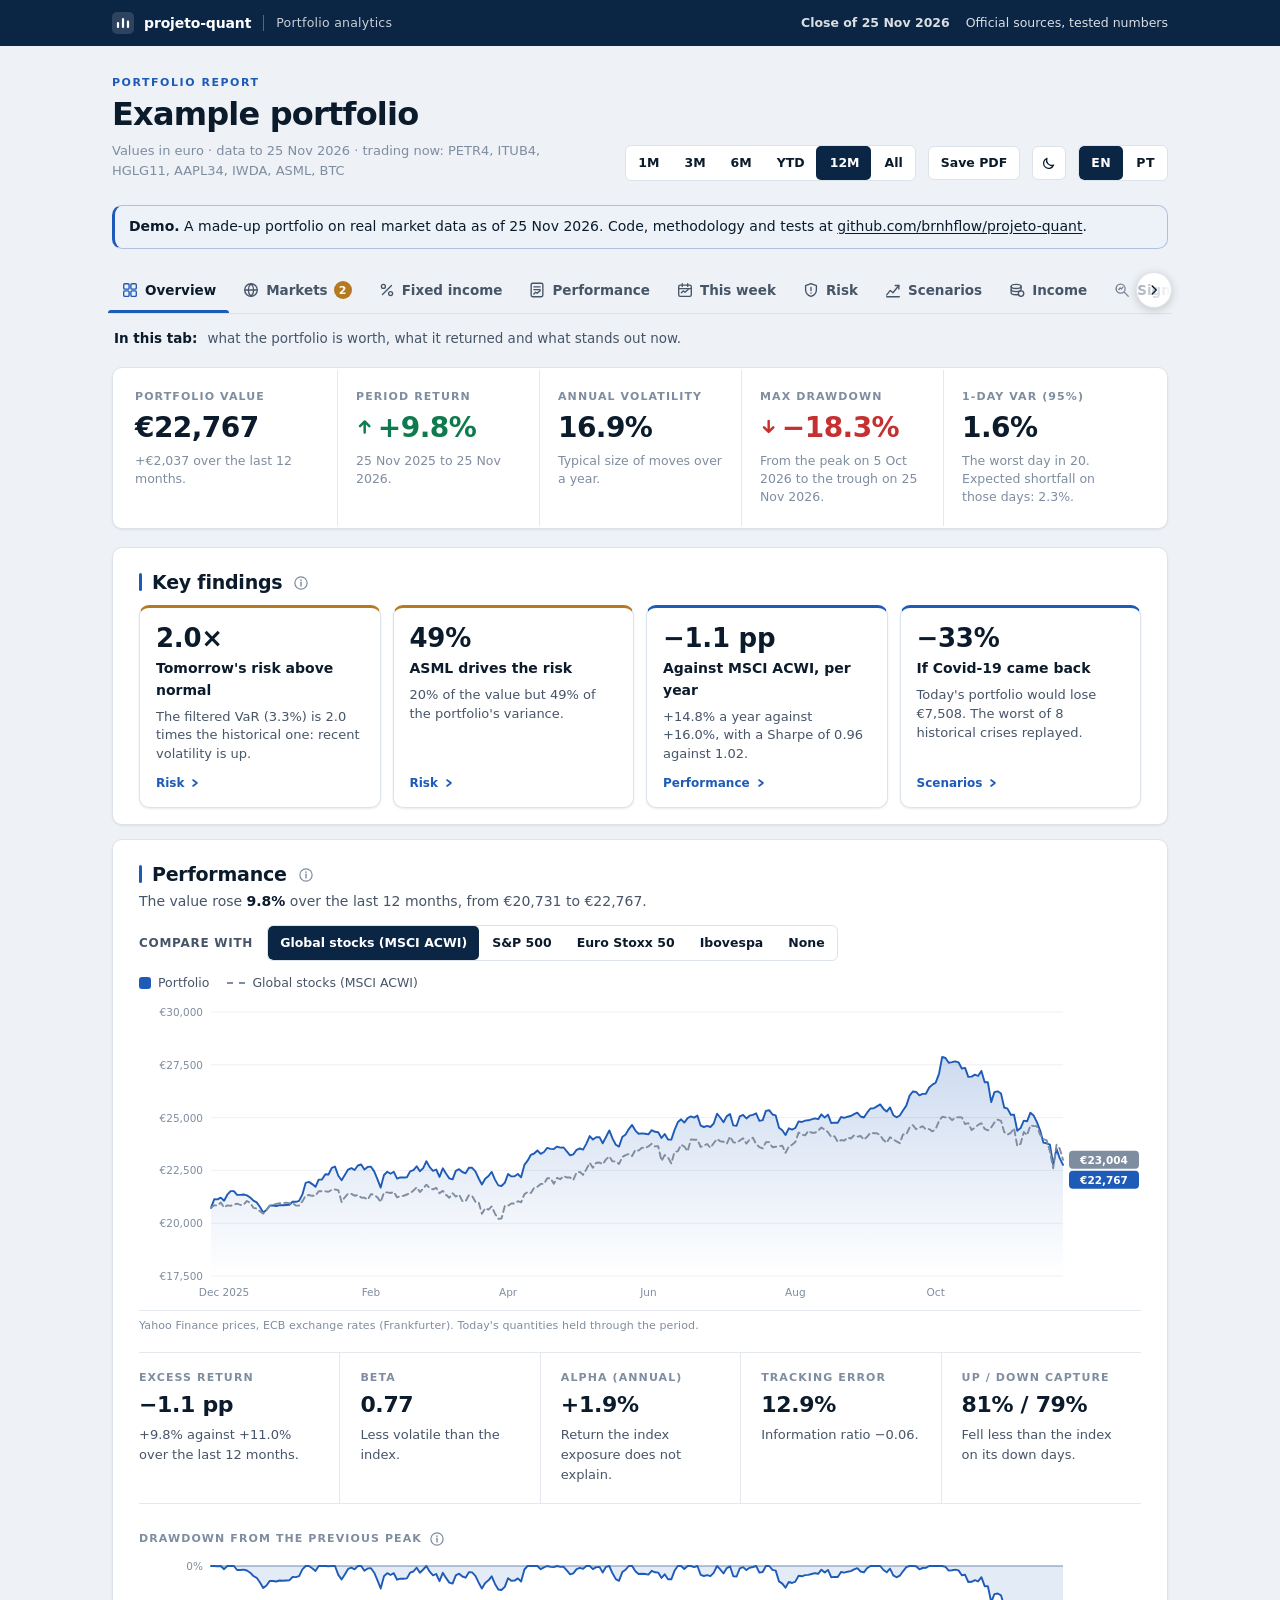
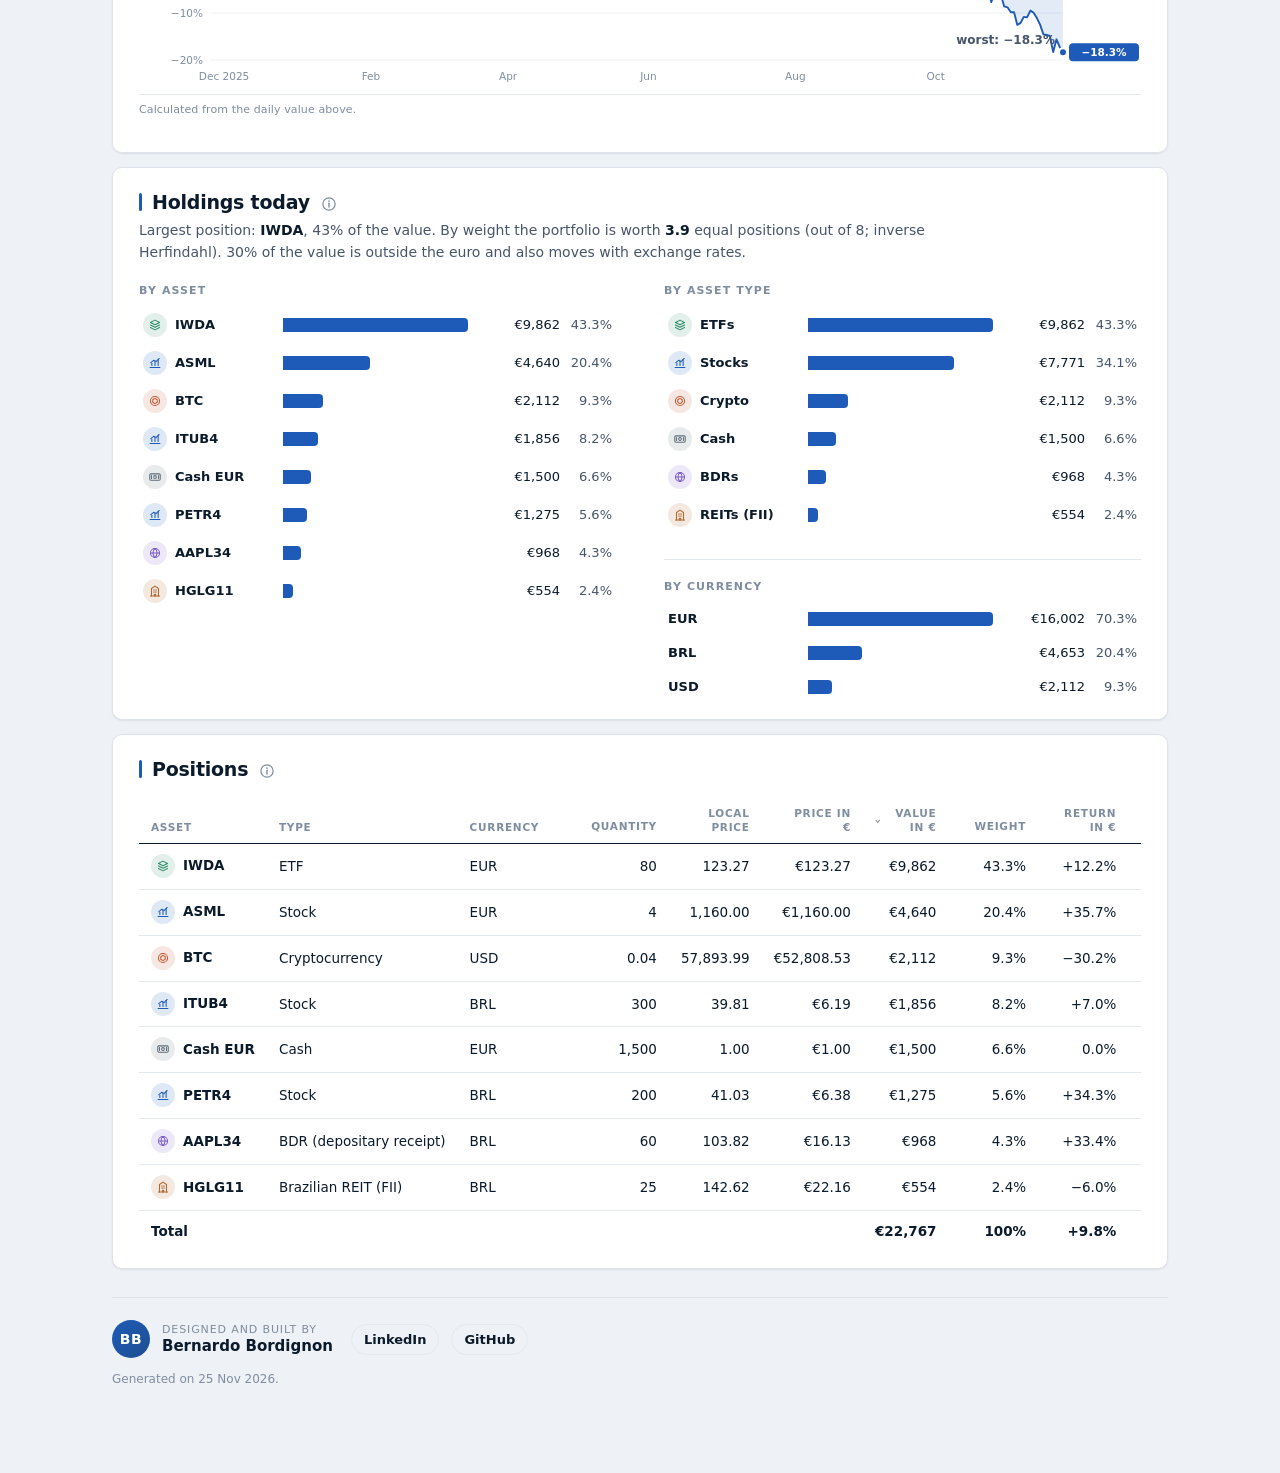
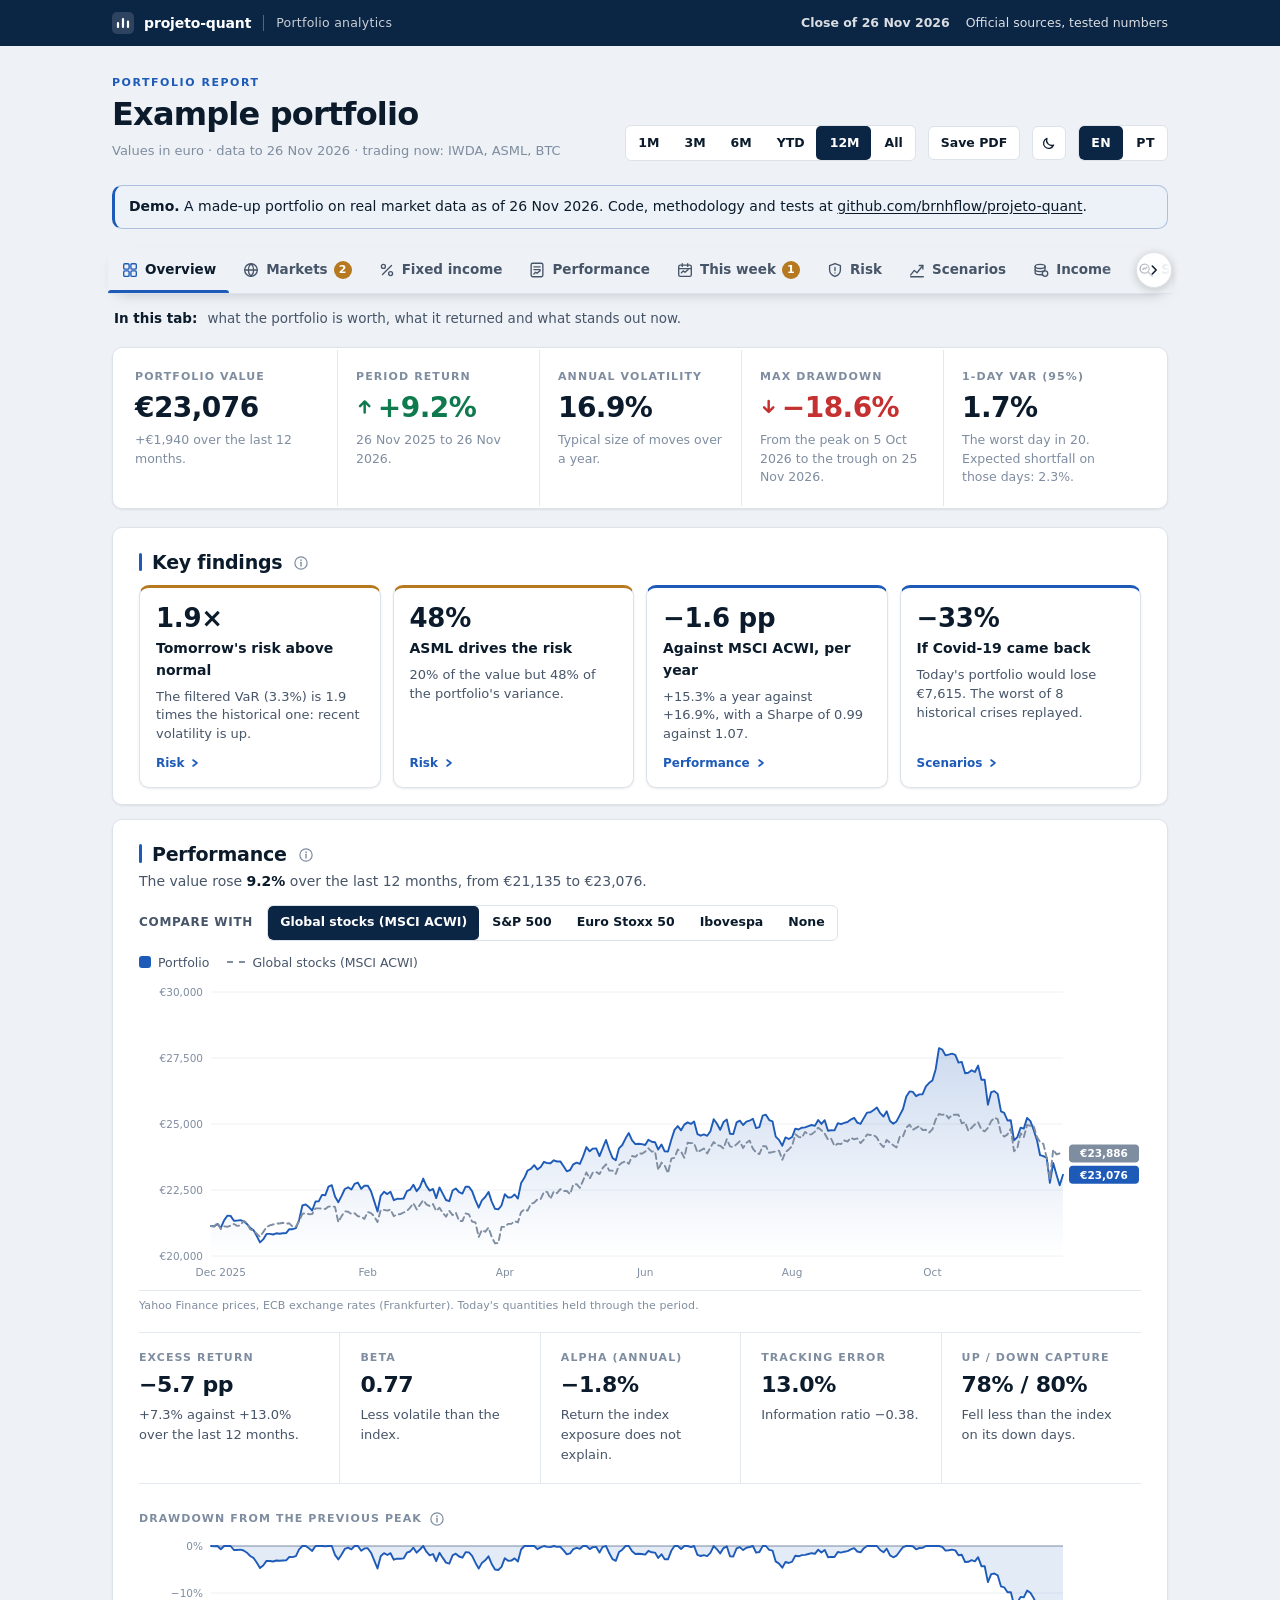
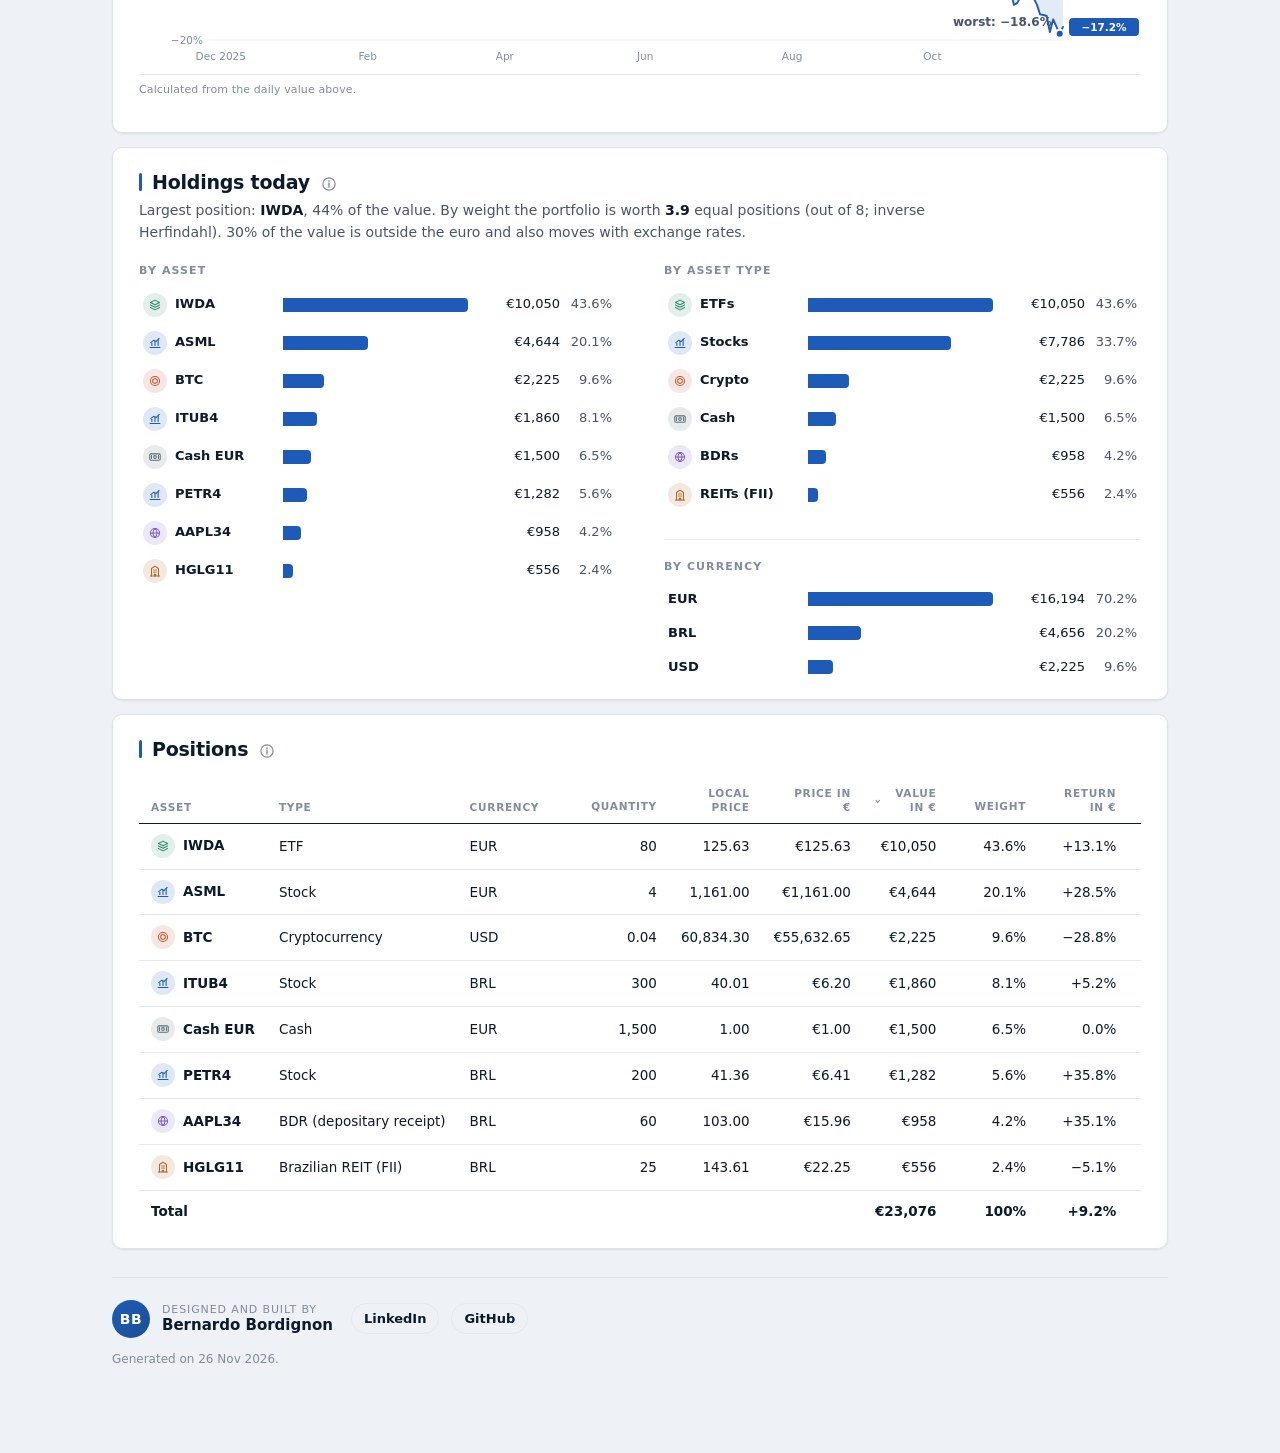
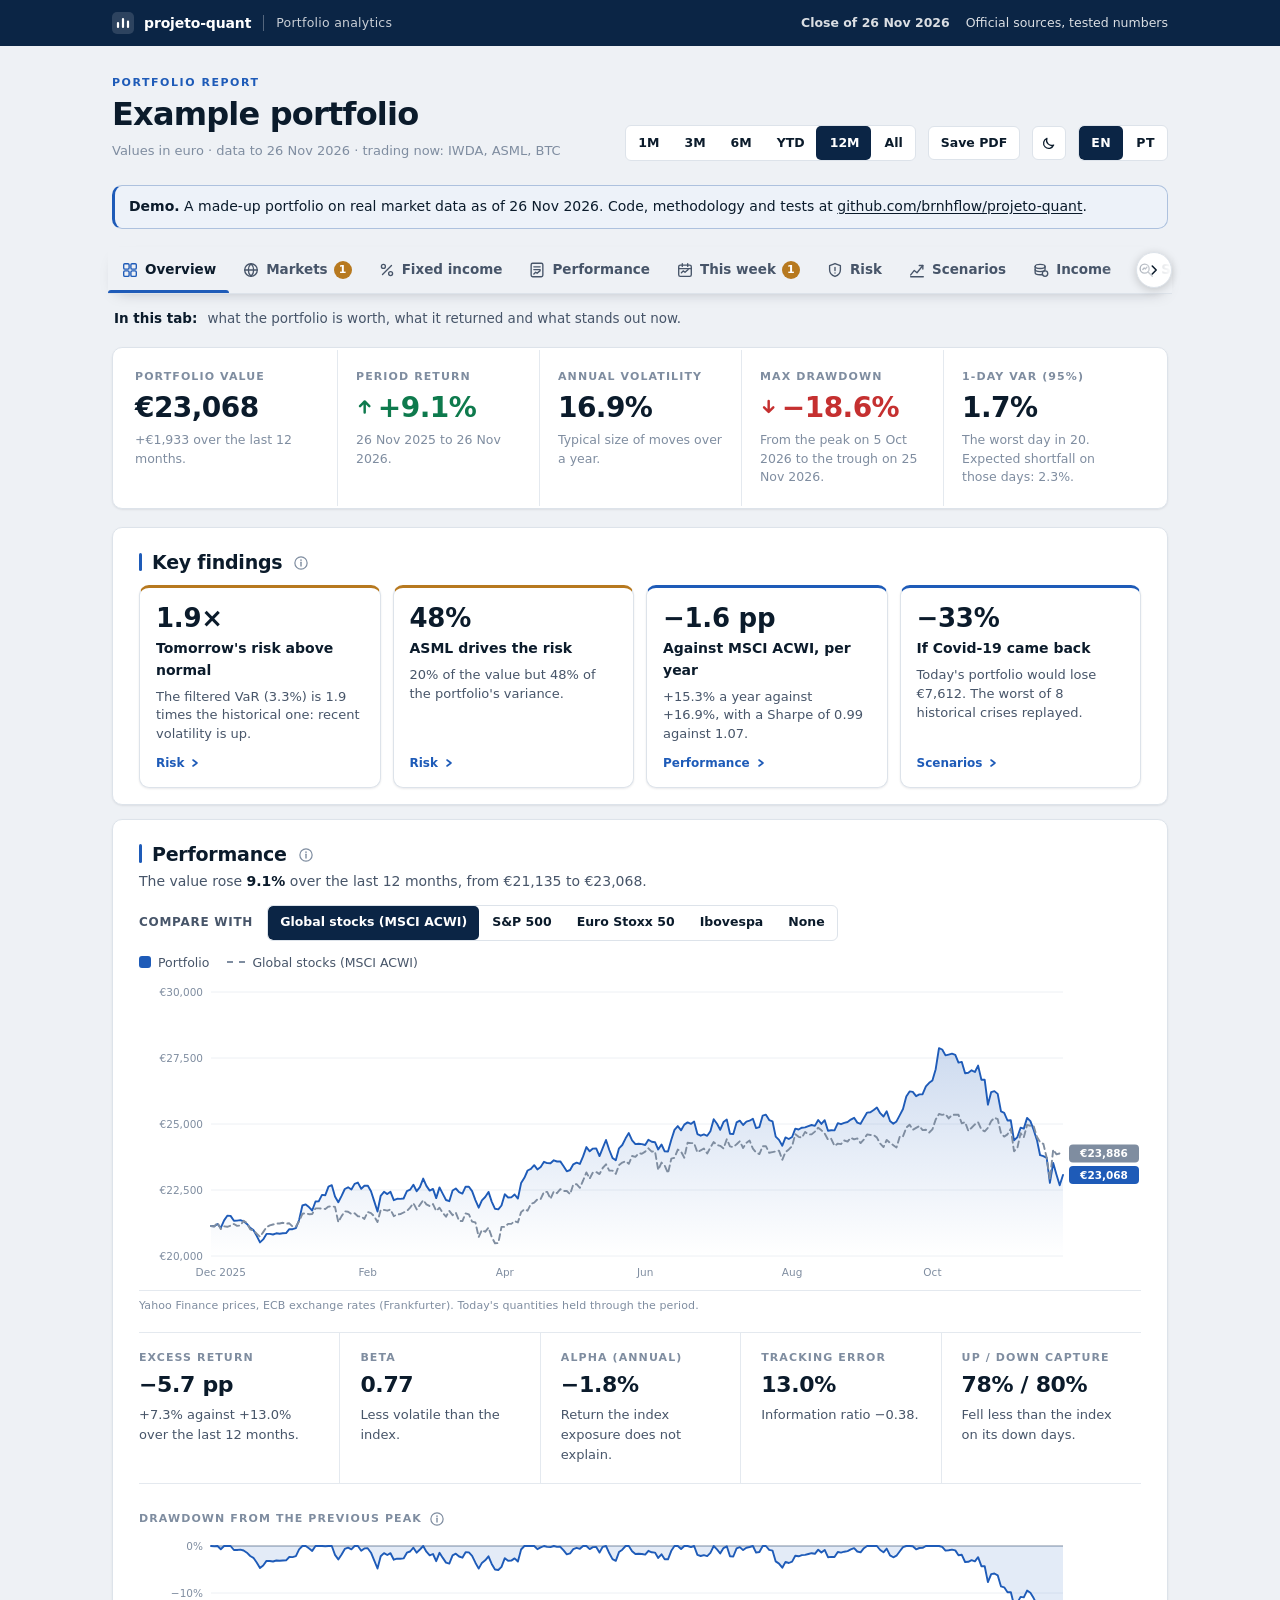
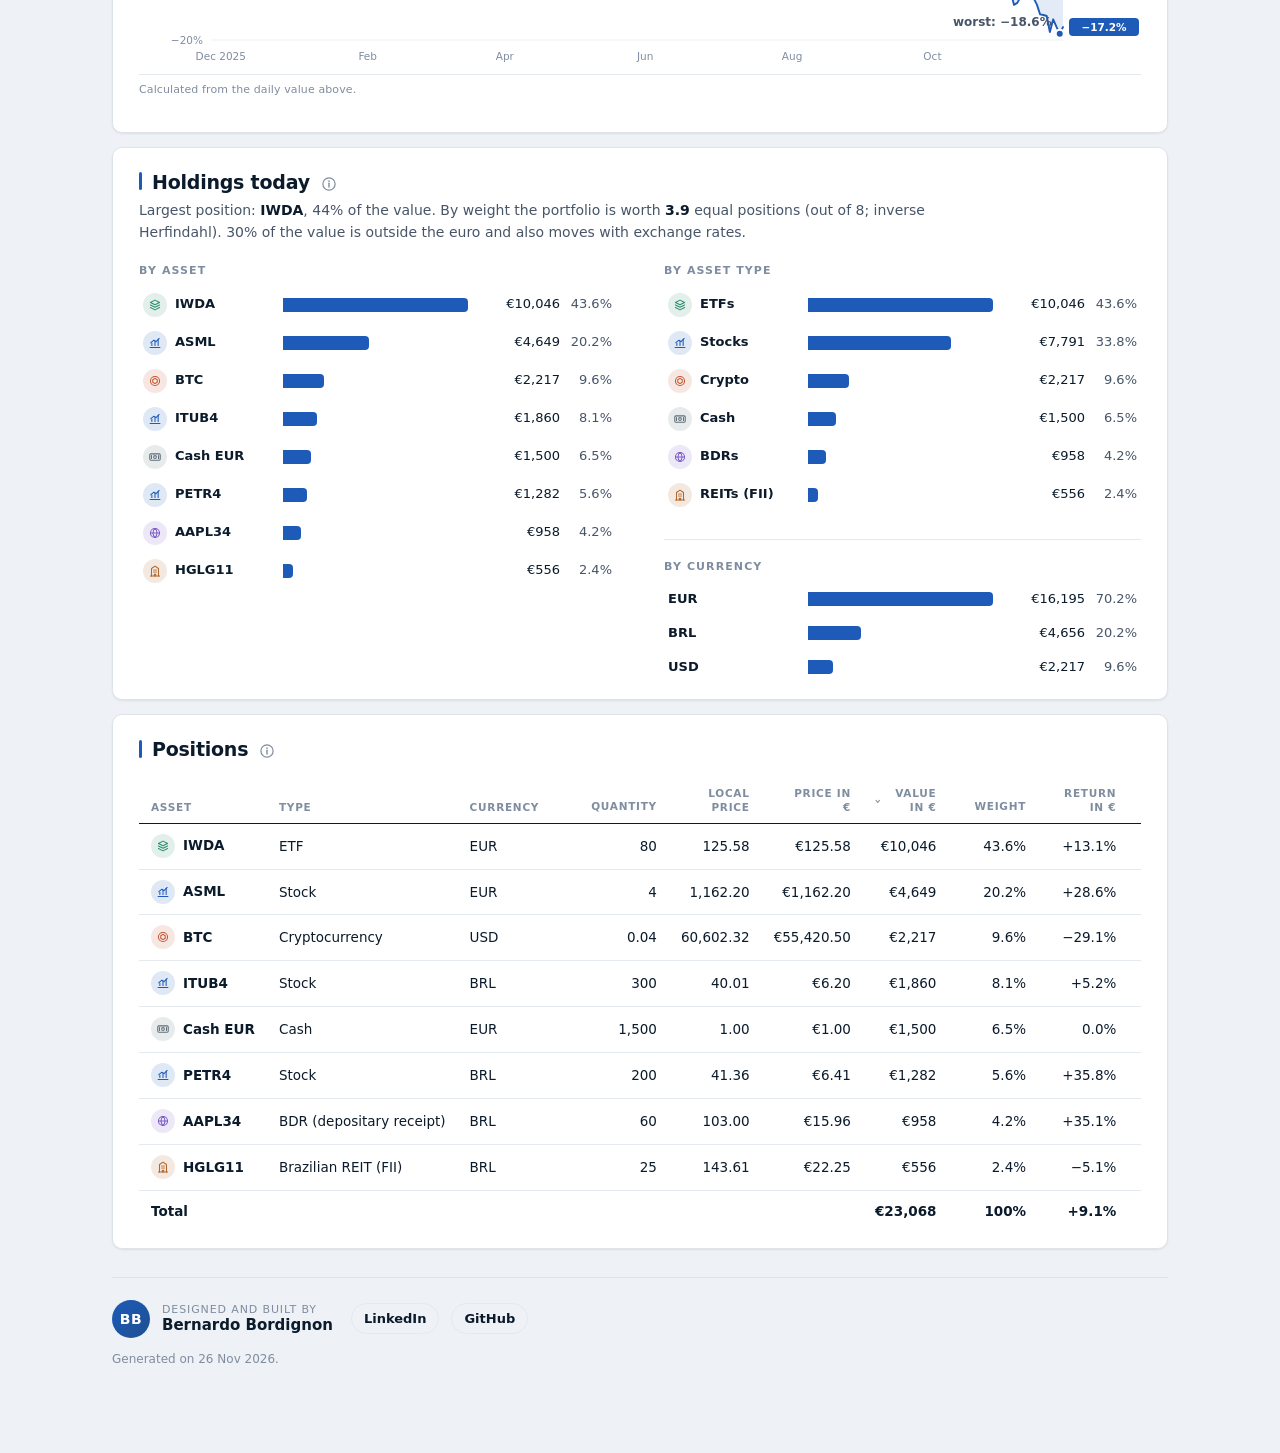
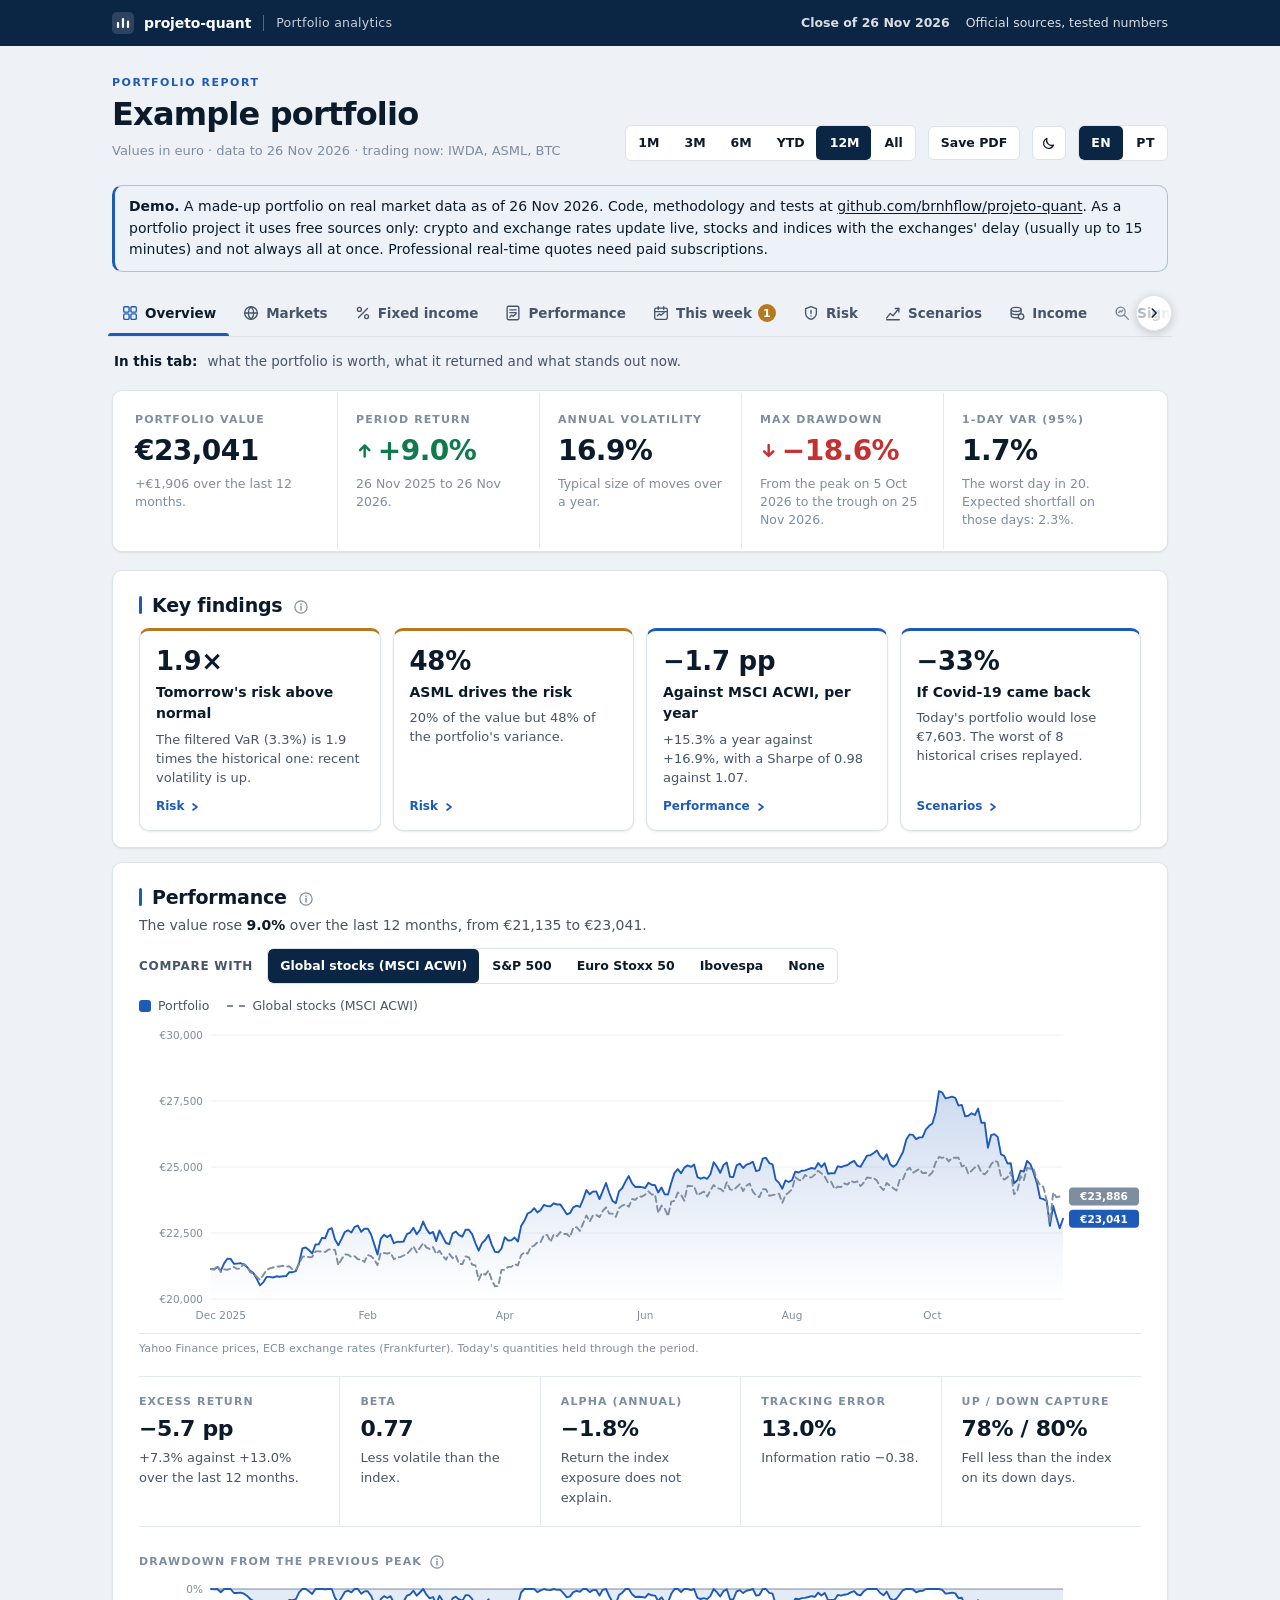
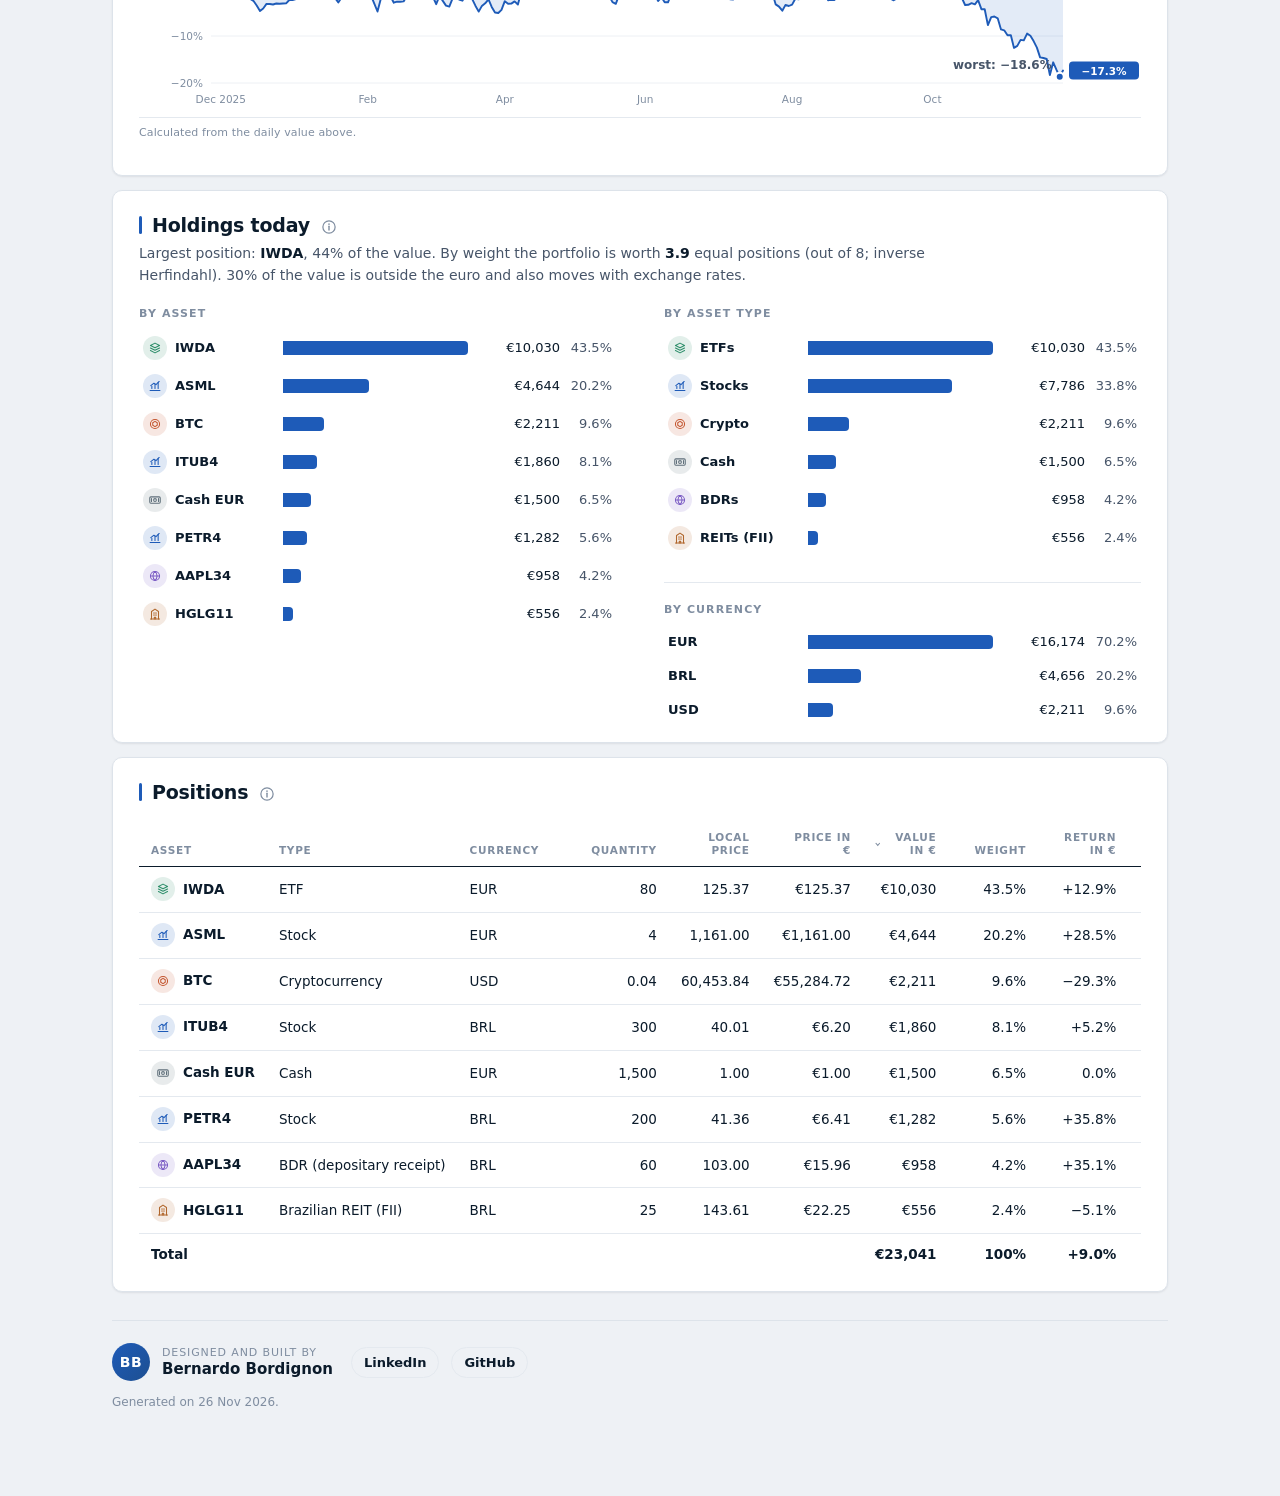
